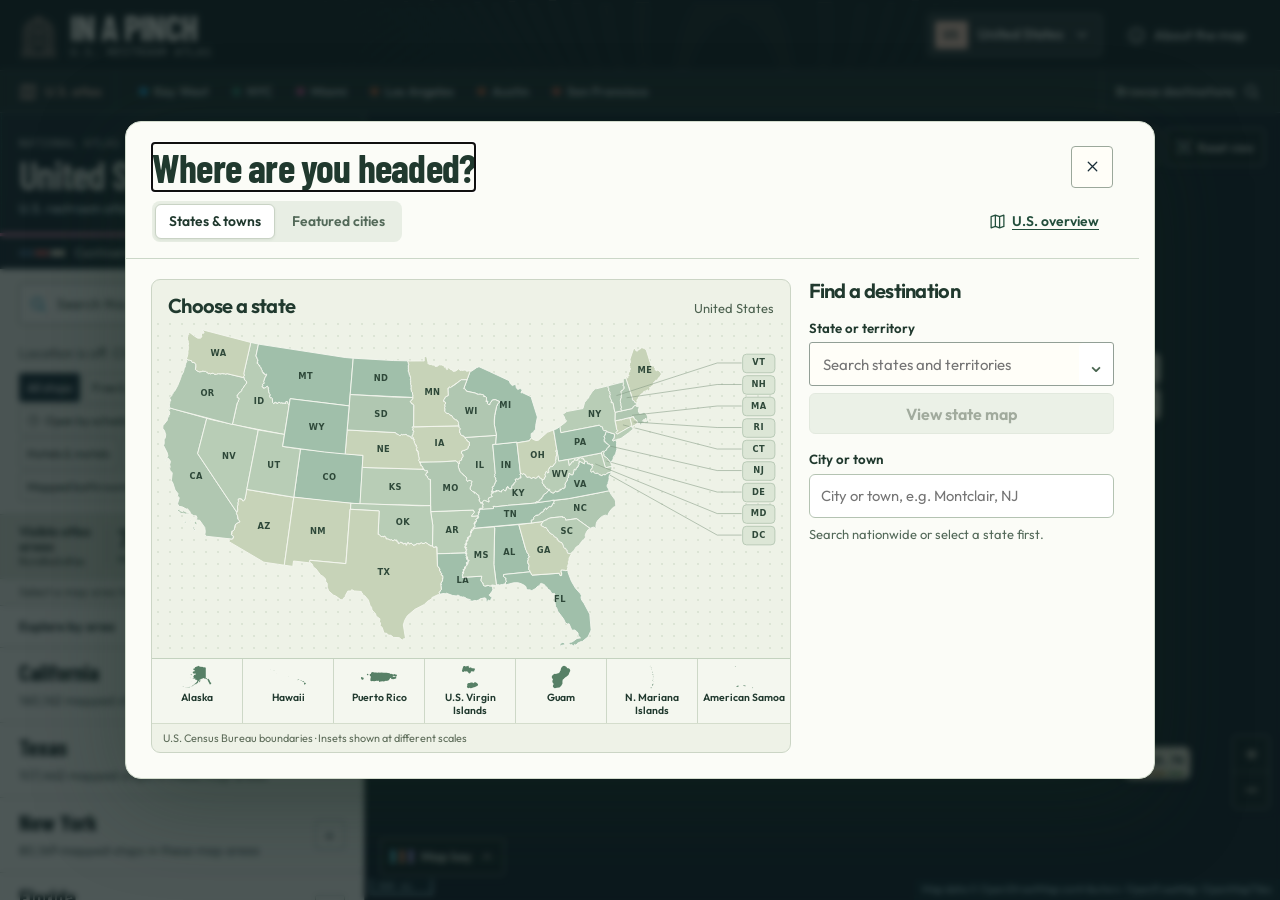
==== OPEN_ME.html @ 6b4fdc64 "ul" ====
<!doctype html>
<html lang="en">
<head>
  <meta charset="UTF-8">
  <meta name="viewport" content="width=device-width, initial-scale=1, viewport-fit=cover">
  <meta name="theme-color" content="#133f40">
  <meta name="description" content="Find restrooms, hotels, restaurants, bars, gas stations and travel-center showers across the U.S. Explore by location, city or state and check access before you go.">
  <title>IN A PINCH V5 · U.S. Restroom Atlas</title>
  <link rel="icon" href="data:image/svg+xml,%3Csvg xmlns='http://www.w3.org/2000/svg' viewBox='0 0 64 64'%3E%3Crect width='64' height='64' rx='18' fill='%23f45d48'/%3E%3Cpath d='M32 10a16 16 0 0 0-16 16c0 12 16 28 16 28s16-16 16-28a16 16 0 0 0-16-16Z' fill='white'/%3E%3Ccircle cx='32' cy='26' r='6' fill='%23f45d48'/%3E%3C/svg%3E">
  <link rel="preconnect" href="https://fonts.googleapis.com">
  <link rel="preconnect" href="https://fonts.gstatic.com" crossorigin>
  <link href="https://fonts.googleapis.com/css2?family=Barlow+Condensed:wght@400;500;600;700&family=Outfit:wght@400;500;600;700&family=Poiret+One&display=swap" rel="stylesheet">
  <style>.maplibregl-map{font:12px/20px Helvetica Neue,Arial,Helvetica,sans-serif;overflow:hidden;position:relative;-webkit-tap-highlight-color:rgb(0 0 0/0)}.maplibregl-canvas{left:0;position:absolute;top:0}.maplibregl-map:fullscreen{height:100%;width:100%}.maplibregl-ctrl-group button.maplibregl-ctrl-compass{touch-action:none}.maplibregl-canvas-container.maplibregl-interactive,.maplibregl-ctrl-group button.maplibregl-ctrl-compass{cursor:grab;-webkit-user-select:none;-moz-user-select:none;user-select:none}.maplibregl-canvas-container.maplibregl-interactive.maplibregl-track-pointer{cursor:pointer}.maplibregl-canvas-container.maplibregl-interactive:active,.maplibregl-ctrl-group button.maplibregl-ctrl-compass:active{cursor:grabbing}.maplibregl-canvas-container.maplibregl-touch-zoom-rotate,.maplibregl-canvas-container.maplibregl-touch-zoom-rotate .maplibregl-canvas{touch-action:pan-x pan-y}.maplibregl-canvas-container.maplibregl-touch-drag-pan,.maplibregl-canvas-container.maplibregl-touch-drag-pan .maplibregl-canvas{touch-action:pinch-zoom}.maplibregl-canvas-container.maplibregl-touch-zoom-rotate.maplibregl-touch-drag-pan,.maplibregl-canvas-container.maplibregl-touch-zoom-rotate.maplibregl-touch-drag-pan .maplibregl-canvas{touch-action:none}.maplibregl-canvas-container.maplibregl-touch-drag-pan.maplibregl-cooperative-gestures,.maplibregl-canvas-container.maplibregl-touch-drag-pan.maplibregl-cooperative-gestures .maplibregl-canvas{touch-action:pan-x pan-y}.maplibregl-ctrl-bottom-left,.maplibregl-ctrl-bottom-right,.maplibregl-ctrl-top-left,.maplibregl-ctrl-top-right{pointer-events:none;position:absolute;z-index:2}.maplibregl-ctrl-top-left{left:0;top:0}.maplibregl-ctrl-top-right{right:0;top:0}.maplibregl-ctrl-bottom-left{bottom:0;left:0}.maplibregl-ctrl-bottom-right{bottom:0;right:0}.maplibregl-ctrl{clear:both;pointer-events:auto;transform:translate(0)}.maplibregl-ctrl-top-left .maplibregl-ctrl{float:left;margin:10px 0 0 10px}.maplibregl-ctrl-top-right .maplibregl-ctrl{float:right;margin:10px 10px 0 0}.maplibregl-ctrl-bottom-left .maplibregl-ctrl{float:left;margin:0 0 10px 10px}.maplibregl-ctrl-bottom-right .maplibregl-ctrl{float:right;margin:0 10px 10px 0}.maplibregl-ctrl-group{background:#fff;border-radius:4px}.maplibregl-ctrl-group:not(:empty){box-shadow:0 0 0 2px rgba(0,0,0,.1)}@media (forced-colors:active){.maplibregl-ctrl-group:not(:empty){box-shadow:0 0 0 2px ButtonText}}.maplibregl-ctrl-group button{background-color:transparent;border:0;box-sizing:border-box;cursor:pointer;display:block;height:29px;outline:none;padding:0;width:29px}.maplibregl-ctrl-group button+button{border-top:1px solid #ddd}.maplibregl-ctrl button .maplibregl-ctrl-icon{background-position:50%;background-repeat:no-repeat;display:block;height:100%;width:100%}@media (forced-colors:active){.maplibregl-ctrl-icon{background-color:transparent}.maplibregl-ctrl-group button+button{border-top:1px solid ButtonText}}.maplibregl-ctrl button::-moz-focus-inner{border:0;padding:0}.maplibregl-ctrl-attrib-button:focus,.maplibregl-ctrl-group button:focus{box-shadow:0 0 2px 2px #0096ff}.maplibregl-ctrl button:disabled{cursor:not-allowed}.maplibregl-ctrl button:disabled .maplibregl-ctrl-icon{opacity:.25}@media (hover:hover){.maplibregl-ctrl button:not(:disabled):hover{background-color:rgb(0 0 0/5%)}}.maplibregl-ctrl button:not(:disabled):active{background-color:rgb(0 0 0/5%)}.maplibregl-ctrl-group button:focus:focus-visible{box-shadow:0 0 2px 2px #0096ff}.maplibregl-ctrl-group button:focus:not(:focus-visible){box-shadow:none}.maplibregl-ctrl-group button:focus:first-child{border-radius:4px 4px 0 0}.maplibregl-ctrl-group button:focus:last-child{border-radius:0 0 4px 4px}.maplibregl-ctrl-group button:focus:only-child{border-radius:inherit}.maplibregl-ctrl button.maplibregl-ctrl-zoom-out .maplibregl-ctrl-icon{background-image:url("data:image/svg+xml;charset=utf-8,%3Csvg xmlns='http://www.w3.org/2000/svg' width='29' height='29' fill='%23333' viewBox='0 0 29 29'%3E%3Cpath d='M10 13c-.75 0-1.5.75-1.5 1.5S9.25 16 10 16h9c.75 0 1.5-.75 1.5-1.5S19.75 13 19 13z'/%3E%3C/svg%3E")}.maplibregl-ctrl button.maplibregl-ctrl-zoom-in .maplibregl-ctrl-icon{background-image:url("data:image/svg+xml;charset=utf-8,%3Csvg xmlns='http://www.w3.org/2000/svg' width='29' height='29' fill='%23333' viewBox='0 0 29 29'%3E%3Cpath d='M14.5 8.5c-.75 0-1.5.75-1.5 1.5v3h-3c-.75 0-1.5.75-1.5 1.5S9.25 16 10 16h3v3c0 .75.75 1.5 1.5 1.5S16 19.75 16 19v-3h3c.75 0 1.5-.75 1.5-1.5S19.75 13 19 13h-3v-3c0-.75-.75-1.5-1.5-1.5'/%3E%3C/svg%3E")}@media (forced-colors:active){.maplibregl-ctrl button.maplibregl-ctrl-zoom-out .maplibregl-ctrl-icon{background-image:url("data:image/svg+xml;charset=utf-8,%3Csvg xmlns='http://www.w3.org/2000/svg' width='29' height='29' fill='%23fff' viewBox='0 0 29 29'%3E%3Cpath d='M10 13c-.75 0-1.5.75-1.5 1.5S9.25 16 10 16h9c.75 0 1.5-.75 1.5-1.5S19.75 13 19 13z'/%3E%3C/svg%3E")}.maplibregl-ctrl button.maplibregl-ctrl-zoom-in .maplibregl-ctrl-icon{background-image:url("data:image/svg+xml;charset=utf-8,%3Csvg xmlns='http://www.w3.org/2000/svg' width='29' height='29' fill='%23fff' viewBox='0 0 29 29'%3E%3Cpath d='M14.5 8.5c-.75 0-1.5.75-1.5 1.5v3h-3c-.75 0-1.5.75-1.5 1.5S9.25 16 10 16h3v3c0 .75.75 1.5 1.5 1.5S16 19.75 16 19v-3h3c.75 0 1.5-.75 1.5-1.5S19.75 13 19 13h-3v-3c0-.75-.75-1.5-1.5-1.5'/%3E%3C/svg%3E")}}@media (forced-colors:active) and (prefers-color-scheme:light){.maplibregl-ctrl button.maplibregl-ctrl-zoom-out .maplibregl-ctrl-icon{background-image:url("data:image/svg+xml;charset=utf-8,%3Csvg xmlns='http://www.w3.org/2000/svg' width='29' height='29' viewBox='0 0 29 29'%3E%3Cpath d='M10 13c-.75 0-1.5.75-1.5 1.5S9.25 16 10 16h9c.75 0 1.5-.75 1.5-1.5S19.75 13 19 13z'/%3E%3C/svg%3E")}.maplibregl-ctrl button.maplibregl-ctrl-zoom-in .maplibregl-ctrl-icon{background-image:url("data:image/svg+xml;charset=utf-8,%3Csvg xmlns='http://www.w3.org/2000/svg' width='29' height='29' viewBox='0 0 29 29'%3E%3Cpath d='M14.5 8.5c-.75 0-1.5.75-1.5 1.5v3h-3c-.75 0-1.5.75-1.5 1.5S9.25 16 10 16h3v3c0 .75.75 1.5 1.5 1.5S16 19.75 16 19v-3h3c.75 0 1.5-.75 1.5-1.5S19.75 13 19 13h-3v-3c0-.75-.75-1.5-1.5-1.5'/%3E%3C/svg%3E")}}.maplibregl-ctrl button.maplibregl-ctrl-fullscreen .maplibregl-ctrl-icon{background-image:url("data:image/svg+xml;charset=utf-8,%3Csvg xmlns='http://www.w3.org/2000/svg' width='29' height='29' fill='%23333' viewBox='0 0 29 29'%3E%3Cpath d='M24 16v5.5c0 1.75-.75 2.5-2.5 2.5H16v-1l3-1.5-4-5.5 1-1 5.5 4 1.5-3zM6 16l1.5 3 5.5-4 1 1-4 5.5 3 1.5v1H7.5C5.75 24 5 23.25 5 21.5V16zm7-11v1l-3 1.5 4 5.5-1 1-5.5-4L6 13H5V7.5C5 5.75 5.75 5 7.5 5zm11 2.5c0-1.75-.75-2.5-2.5-2.5H16v1l3 1.5-4 5.5 1 1 5.5-4 1.5 3h1z'/%3E%3C/svg%3E")}.maplibregl-ctrl button.maplibregl-ctrl-shrink .maplibregl-ctrl-icon{background-image:url("data:image/svg+xml;charset=utf-8,%3Csvg xmlns='http://www.w3.org/2000/svg' width='29' height='29' viewBox='0 0 29 29'%3E%3Cpath d='M18.5 16c-1.75 0-2.5.75-2.5 2.5V24h1l1.5-3 5.5 4 1-1-4-5.5 3-1.5v-1zM13 18.5c0-1.75-.75-2.5-2.5-2.5H5v1l3 1.5L4 24l1 1 5.5-4 1.5 3h1zm3-8c0 1.75.75 2.5 2.5 2.5H24v-1l-3-1.5L25 5l-1-1-5.5 4L17 5h-1zM10.5 13c1.75 0 2.5-.75 2.5-2.5V5h-1l-1.5 3L5 4 4 5l4 5.5L5 12v1z'/%3E%3C/svg%3E")}@media (forced-colors:active){.maplibregl-ctrl button.maplibregl-ctrl-fullscreen .maplibregl-ctrl-icon{background-image:url("data:image/svg+xml;charset=utf-8,%3Csvg xmlns='http://www.w3.org/2000/svg' width='29' height='29' fill='%23fff' viewBox='0 0 29 29'%3E%3Cpath d='M24 16v5.5c0 1.75-.75 2.5-2.5 2.5H16v-1l3-1.5-4-5.5 1-1 5.5 4 1.5-3zM6 16l1.5 3 5.5-4 1 1-4 5.5 3 1.5v1H7.5C5.75 24 5 23.25 5 21.5V16zm7-11v1l-3 1.5 4 5.5-1 1-5.5-4L6 13H5V7.5C5 5.75 5.75 5 7.5 5zm11 2.5c0-1.75-.75-2.5-2.5-2.5H16v1l3 1.5-4 5.5 1 1 5.5-4 1.5 3h1z'/%3E%3C/svg%3E")}.maplibregl-ctrl button.maplibregl-ctrl-shrink .maplibregl-ctrl-icon{background-image:url("data:image/svg+xml;charset=utf-8,%3Csvg xmlns='http://www.w3.org/2000/svg' width='29' height='29' fill='%23fff' viewBox='0 0 29 29'%3E%3Cpath d='M18.5 16c-1.75 0-2.5.75-2.5 2.5V24h1l1.5-3 5.5 4 1-1-4-5.5 3-1.5v-1zM13 18.5c0-1.75-.75-2.5-2.5-2.5H5v1l3 1.5L4 24l1 1 5.5-4 1.5 3h1zm3-8c0 1.75.75 2.5 2.5 2.5H24v-1l-3-1.5L25 5l-1-1-5.5 4L17 5h-1zM10.5 13c1.75 0 2.5-.75 2.5-2.5V5h-1l-1.5 3L5 4 4 5l4 5.5L5 12v1z'/%3E%3C/svg%3E")}}@media (forced-colors:active) and (prefers-color-scheme:light){.maplibregl-ctrl button.maplibregl-ctrl-fullscreen .maplibregl-ctrl-icon{background-image:url("data:image/svg+xml;charset=utf-8,%3Csvg xmlns='http://www.w3.org/2000/svg' width='29' height='29' viewBox='0 0 29 29'%3E%3Cpath d='M24 16v5.5c0 1.75-.75 2.5-2.5 2.5H16v-1l3-1.5-4-5.5 1-1 5.5 4 1.5-3zM6 16l1.5 3 5.5-4 1 1-4 5.5 3 1.5v1H7.5C5.75 24 5 23.25 5 21.5V16zm7-11v1l-3 1.5 4 5.5-1 1-5.5-4L6 13H5V7.5C5 5.75 5.75 5 7.5 5zm11 2.5c0-1.75-.75-2.5-2.5-2.5H16v1l3 1.5-4 5.5 1 1 5.5-4 1.5 3h1z'/%3E%3C/svg%3E")}.maplibregl-ctrl button.maplibregl-ctrl-shrink .maplibregl-ctrl-icon{background-image:url("data:image/svg+xml;charset=utf-8,%3Csvg xmlns='http://www.w3.org/2000/svg' width='29' height='29' viewBox='0 0 29 29'%3E%3Cpath d='M18.5 16c-1.75 0-2.5.75-2.5 2.5V24h1l1.5-3 5.5 4 1-1-4-5.5 3-1.5v-1zM13 18.5c0-1.75-.75-2.5-2.5-2.5H5v1l3 1.5L4 24l1 1 5.5-4 1.5 3h1zm3-8c0 1.75.75 2.5 2.5 2.5H24v-1l-3-1.5L25 5l-1-1-5.5 4L17 5h-1zM10.5 13c1.75 0 2.5-.75 2.5-2.5V5h-1l-1.5 3L5 4 4 5l4 5.5L5 12v1z'/%3E%3C/svg%3E")}}.maplibregl-ctrl button.maplibregl-ctrl-compass .maplibregl-ctrl-icon{background-image:url("data:image/svg+xml;charset=utf-8,%3Csvg xmlns='http://www.w3.org/2000/svg' width='29' height='29' fill='%23333' viewBox='0 0 29 29'%3E%3Cpath d='m10.5 14 4-8 4 8z'/%3E%3Cpath fill='%23ccc' d='m10.5 16 4 8 4-8z'/%3E%3C/svg%3E")}@media (forced-colors:active){.maplibregl-ctrl button.maplibregl-ctrl-compass .maplibregl-ctrl-icon{background-image:url("data:image/svg+xml;charset=utf-8,%3Csvg xmlns='http://www.w3.org/2000/svg' width='29' height='29' fill='%23fff' viewBox='0 0 29 29'%3E%3Cpath d='m10.5 14 4-8 4 8z'/%3E%3Cpath fill='%23ccc' d='m10.5 16 4 8 4-8z'/%3E%3C/svg%3E")}}@media (forced-colors:active) and (prefers-color-scheme:light){.maplibregl-ctrl button.maplibregl-ctrl-compass .maplibregl-ctrl-icon{background-image:url("data:image/svg+xml;charset=utf-8,%3Csvg xmlns='http://www.w3.org/2000/svg' width='29' height='29' viewBox='0 0 29 29'%3E%3Cpath d='m10.5 14 4-8 4 8z'/%3E%3Cpath fill='%23ccc' d='m10.5 16 4 8 4-8z'/%3E%3C/svg%3E")}}.maplibregl-ctrl button.maplibregl-ctrl-globe .maplibregl-ctrl-icon{background-image:url("data:image/svg+xml;charset=utf-8,%3Csvg xmlns='http://www.w3.org/2000/svg' width='22' height='22' fill='none' stroke='%23333' viewBox='0 0 22 22'%3E%3Ccircle cx='11' cy='11' r='8.5'/%3E%3Cpath d='M17.5 11c0 4.819-3.02 8.5-6.5 8.5S4.5 15.819 4.5 11 7.52 2.5 11 2.5s6.5 3.681 6.5 8.5Z'/%3E%3Cpath d='M13.5 11c0 2.447-.331 4.64-.853 6.206-.262.785-.562 1.384-.872 1.777-.314.399-.58.517-.775.517s-.461-.118-.775-.517c-.31-.393-.61-.992-.872-1.777C8.831 15.64 8.5 13.446 8.5 11s.331-4.64.853-6.206c.262-.785.562-1.384.872-1.777.314-.399.58-.517.775-.517s.461.118.775.517c.31.393.61.992.872 1.777.522 1.565.853 3.76.853 6.206Z'/%3E%3Cpath d='M11 7.5c-1.909 0-3.622-.166-4.845-.428-.616-.132-1.08-.283-1.379-.434a1.3 1.3 0 0 1-.224-.138q.07-.058.224-.138c.299-.151.763-.302 1.379-.434C7.378 5.666 9.091 5.5 11 5.5s3.622.166 4.845.428c.616.132 1.08.283 1.379.434.105.053.177.1.224.138q-.07.058-.224.138c-.299.151-.763.302-1.379.434-1.223.262-2.936.428-4.845.428ZM4.486 6.436ZM11 16.5c-1.909 0-3.622-.166-4.845-.428-.616-.132-1.08-.283-1.379-.434a1.3 1.3 0 0 1-.224-.138 1.3 1.3 0 0 1 .224-.138c.299-.151.763-.302 1.379-.434C7.378 14.666 9.091 14.5 11 14.5s3.622.166 4.845.428c.616.132 1.08.283 1.379.434.105.053.177.1.224.138a1.3 1.3 0 0 1-.224.138c-.299.151-.763.302-1.379.434-1.223.262-2.936.428-4.845.428Zm-6.514-1.064ZM11 12.5c-2.46 0-4.672-.222-6.255-.574-.796-.177-1.406-.38-1.805-.59a1.5 1.5 0 0 1-.39-.272.3.3 0 0 1-.047-.064.3.3 0 0 1 .048-.064c.066-.073.189-.167.389-.272.399-.21 1.009-.413 1.805-.59C6.328 9.722 8.54 9.5 11 9.5s4.672.222 6.256.574c.795.177 1.405.38 1.804.59.2.105.323.2.39.272a.3.3 0 0 1 .047.064.3.3 0 0 1-.048.064 1.4 1.4 0 0 1-.389.272c-.399.21-1.009.413-1.804.59-1.584.352-3.796.574-6.256.574Zm-8.501-1.51v.002zm0 .018v.002zm17.002.002v-.002zm0-.018v-.002z'/%3E%3C/svg%3E")}.maplibregl-ctrl button.maplibregl-ctrl-globe-enabled .maplibregl-ctrl-icon{background-image:url("data:image/svg+xml;charset=utf-8,%3Csvg xmlns='http://www.w3.org/2000/svg' width='22' height='22' fill='none' stroke='%2333b5e5' viewBox='0 0 22 22'%3E%3Ccircle cx='11' cy='11' r='8.5'/%3E%3Cpath d='M17.5 11c0 4.819-3.02 8.5-6.5 8.5S4.5 15.819 4.5 11 7.52 2.5 11 2.5s6.5 3.681 6.5 8.5Z'/%3E%3Cpath d='M13.5 11c0 2.447-.331 4.64-.853 6.206-.262.785-.562 1.384-.872 1.777-.314.399-.58.517-.775.517s-.461-.118-.775-.517c-.31-.393-.61-.992-.872-1.777C8.831 15.64 8.5 13.446 8.5 11s.331-4.64.853-6.206c.262-.785.562-1.384.872-1.777.314-.399.58-.517.775-.517s.461.118.775.517c.31.393.61.992.872 1.777.522 1.565.853 3.76.853 6.206Z'/%3E%3Cpath d='M11 7.5c-1.909 0-3.622-.166-4.845-.428-.616-.132-1.08-.283-1.379-.434a1.3 1.3 0 0 1-.224-.138q.07-.058.224-.138c.299-.151.763-.302 1.379-.434C7.378 5.666 9.091 5.5 11 5.5s3.622.166 4.845.428c.616.132 1.08.283 1.379.434.105.053.177.1.224.138q-.07.058-.224.138c-.299.151-.763.302-1.379.434-1.223.262-2.936.428-4.845.428ZM4.486 6.436ZM11 16.5c-1.909 0-3.622-.166-4.845-.428-.616-.132-1.08-.283-1.379-.434a1.3 1.3 0 0 1-.224-.138 1.3 1.3 0 0 1 .224-.138c.299-.151.763-.302 1.379-.434C7.378 14.666 9.091 14.5 11 14.5s3.622.166 4.845.428c.616.132 1.08.283 1.379.434.105.053.177.1.224.138a1.3 1.3 0 0 1-.224.138c-.299.151-.763.302-1.379.434-1.223.262-2.936.428-4.845.428Zm-6.514-1.064ZM11 12.5c-2.46 0-4.672-.222-6.255-.574-.796-.177-1.406-.38-1.805-.59a1.5 1.5 0 0 1-.39-.272.3.3 0 0 1-.047-.064.3.3 0 0 1 .048-.064c.066-.073.189-.167.389-.272.399-.21 1.009-.413 1.805-.59C6.328 9.722 8.54 9.5 11 9.5s4.672.222 6.256.574c.795.177 1.405.38 1.804.59.2.105.323.2.39.272a.3.3 0 0 1 .047.064.3.3 0 0 1-.048.064 1.4 1.4 0 0 1-.389.272c-.399.21-1.009.413-1.804.59-1.584.352-3.796.574-6.256.574Zm-8.501-1.51v.002zm0 .018v.002zm17.002.002v-.002zm0-.018v-.002z'/%3E%3C/svg%3E")}.maplibregl-ctrl button.maplibregl-ctrl-terrain .maplibregl-ctrl-icon{background-image:url("data:image/svg+xml;charset=utf-8,%3Csvg xmlns='http://www.w3.org/2000/svg' width='22' height='22' fill='%23333' viewBox='0 0 22 22'%3E%3Cpath d='m1.754 13.406 4.453-4.851 3.09 3.09 3.281 3.277.969-.969-3.309-3.312 3.844-4.121 6.148 6.886h1.082v-.855l-7.207-8.07-4.84 5.187L6.169 6.57l-5.48 5.965v.871ZM.688 16.844h20.625v1.375H.688Zm0 0'/%3E%3C/svg%3E")}.maplibregl-ctrl button.maplibregl-ctrl-terrain-enabled .maplibregl-ctrl-icon{background-image:url("data:image/svg+xml;charset=utf-8,%3Csvg xmlns='http://www.w3.org/2000/svg' width='22' height='22' fill='%2333b5e5' viewBox='0 0 22 22'%3E%3Cpath d='m1.754 13.406 4.453-4.851 3.09 3.09 3.281 3.277.969-.969-3.309-3.312 3.844-4.121 6.148 6.886h1.082v-.855l-7.207-8.07-4.84 5.187L6.169 6.57l-5.48 5.965v.871ZM.688 16.844h20.625v1.375H.688Zm0 0'/%3E%3C/svg%3E")}.maplibregl-ctrl button.maplibregl-ctrl-geolocate .maplibregl-ctrl-icon{background-image:url("data:image/svg+xml;charset=utf-8,%3Csvg xmlns='http://www.w3.org/2000/svg' width='29' height='29' fill='%23333' viewBox='0 0 20 20'%3E%3Cpath d='M10 4C9 4 9 5 9 5v.1A5 5 0 0 0 5.1 9H5s-1 0-1 1 1 1 1 1h.1A5 5 0 0 0 9 14.9v.1s0 1 1 1 1-1 1-1v-.1a5 5 0 0 0 3.9-3.9h.1s1 0 1-1-1-1-1-1h-.1A5 5 0 0 0 11 5.1V5s0-1-1-1m0 2.5a3.5 3.5 0 1 1 0 7 3.5 3.5 0 1 1 0-7'/%3E%3Ccircle cx='10' cy='10' r='2'/%3E%3C/svg%3E")}.maplibregl-ctrl button.maplibregl-ctrl-geolocate:disabled .maplibregl-ctrl-icon{background-image:url("data:image/svg+xml;charset=utf-8,%3Csvg xmlns='http://www.w3.org/2000/svg' width='29' height='29' fill='%23aaa' viewBox='0 0 20 20'%3E%3Cpath d='M10 4C9 4 9 5 9 5v.1A5 5 0 0 0 5.1 9H5s-1 0-1 1 1 1 1 1h.1A5 5 0 0 0 9 14.9v.1s0 1 1 1 1-1 1-1v-.1a5 5 0 0 0 3.9-3.9h.1s1 0 1-1-1-1-1-1h-.1A5 5 0 0 0 11 5.1V5s0-1-1-1m0 2.5a3.5 3.5 0 1 1 0 7 3.5 3.5 0 1 1 0-7'/%3E%3Ccircle cx='10' cy='10' r='2'/%3E%3Cpath fill='red' d='m14 5 1 1-9 9-1-1z'/%3E%3C/svg%3E")}.maplibregl-ctrl button.maplibregl-ctrl-geolocate.maplibregl-ctrl-geolocate-active .maplibregl-ctrl-icon{background-image:url("data:image/svg+xml;charset=utf-8,%3Csvg xmlns='http://www.w3.org/2000/svg' width='29' height='29' fill='%2333b5e5' viewBox='0 0 20 20'%3E%3Cpath d='M10 4C9 4 9 5 9 5v.1A5 5 0 0 0 5.1 9H5s-1 0-1 1 1 1 1 1h.1A5 5 0 0 0 9 14.9v.1s0 1 1 1 1-1 1-1v-.1a5 5 0 0 0 3.9-3.9h.1s1 0 1-1-1-1-1-1h-.1A5 5 0 0 0 11 5.1V5s0-1-1-1m0 2.5a3.5 3.5 0 1 1 0 7 3.5 3.5 0 1 1 0-7'/%3E%3Ccircle cx='10' cy='10' r='2'/%3E%3C/svg%3E")}.maplibregl-ctrl button.maplibregl-ctrl-geolocate.maplibregl-ctrl-geolocate-active-error .maplibregl-ctrl-icon{background-image:url("data:image/svg+xml;charset=utf-8,%3Csvg xmlns='http://www.w3.org/2000/svg' width='29' height='29' fill='%23e58978' viewBox='0 0 20 20'%3E%3Cpath d='M10 4C9 4 9 5 9 5v.1A5 5 0 0 0 5.1 9H5s-1 0-1 1 1 1 1 1h.1A5 5 0 0 0 9 14.9v.1s0 1 1 1 1-1 1-1v-.1a5 5 0 0 0 3.9-3.9h.1s1 0 1-1-1-1-1-1h-.1A5 5 0 0 0 11 5.1V5s0-1-1-1m0 2.5a3.5 3.5 0 1 1 0 7 3.5 3.5 0 1 1 0-7'/%3E%3Ccircle cx='10' cy='10' r='2'/%3E%3C/svg%3E")}.maplibregl-ctrl button.maplibregl-ctrl-geolocate.maplibregl-ctrl-geolocate-background .maplibregl-ctrl-icon{background-image:url("data:image/svg+xml;charset=utf-8,%3Csvg xmlns='http://www.w3.org/2000/svg' width='29' height='29' fill='%2333b5e5' viewBox='0 0 20 20'%3E%3Cpath d='M10 4C9 4 9 5 9 5v.1A5 5 0 0 0 5.1 9H5s-1 0-1 1 1 1 1 1h.1A5 5 0 0 0 9 14.9v.1s0 1 1 1 1-1 1-1v-.1a5 5 0 0 0 3.9-3.9h.1s1 0 1-1-1-1-1-1h-.1A5 5 0 0 0 11 5.1V5s0-1-1-1m0 2.5a3.5 3.5 0 1 1 0 7 3.5 3.5 0 1 1 0-7'/%3E%3C/svg%3E")}.maplibregl-ctrl button.maplibregl-ctrl-geolocate.maplibregl-ctrl-geolocate-background-error .maplibregl-ctrl-icon{background-image:url("data:image/svg+xml;charset=utf-8,%3Csvg xmlns='http://www.w3.org/2000/svg' width='29' height='29' fill='%23e54e33' viewBox='0 0 20 20'%3E%3Cpath d='M10 4C9 4 9 5 9 5v.1A5 5 0 0 0 5.1 9H5s-1 0-1 1 1 1 1 1h.1A5 5 0 0 0 9 14.9v.1s0 1 1 1 1-1 1-1v-.1a5 5 0 0 0 3.9-3.9h.1s1 0 1-1-1-1-1-1h-.1A5 5 0 0 0 11 5.1V5s0-1-1-1m0 2.5a3.5 3.5 0 1 1 0 7 3.5 3.5 0 1 1 0-7'/%3E%3C/svg%3E")}.maplibregl-ctrl button.maplibregl-ctrl-geolocate.maplibregl-ctrl-geolocate-waiting .maplibregl-ctrl-icon{animation:maplibregl-spin 2s linear infinite}@media (forced-colors:active){.maplibregl-ctrl button.maplibregl-ctrl-geolocate .maplibregl-ctrl-icon{background-image:url("data:image/svg+xml;charset=utf-8,%3Csvg xmlns='http://www.w3.org/2000/svg' width='29' height='29' fill='%23fff' viewBox='0 0 20 20'%3E%3Cpath d='M10 4C9 4 9 5 9 5v.1A5 5 0 0 0 5.1 9H5s-1 0-1 1 1 1 1 1h.1A5 5 0 0 0 9 14.9v.1s0 1 1 1 1-1 1-1v-.1a5 5 0 0 0 3.9-3.9h.1s1 0 1-1-1-1-1-1h-.1A5 5 0 0 0 11 5.1V5s0-1-1-1m0 2.5a3.5 3.5 0 1 1 0 7 3.5 3.5 0 1 1 0-7'/%3E%3Ccircle cx='10' cy='10' r='2'/%3E%3C/svg%3E")}.maplibregl-ctrl button.maplibregl-ctrl-geolocate:disabled .maplibregl-ctrl-icon{background-image:url("data:image/svg+xml;charset=utf-8,%3Csvg xmlns='http://www.w3.org/2000/svg' width='29' height='29' fill='%23999' viewBox='0 0 20 20'%3E%3Cpath d='M10 4C9 4 9 5 9 5v.1A5 5 0 0 0 5.1 9H5s-1 0-1 1 1 1 1 1h.1A5 5 0 0 0 9 14.9v.1s0 1 1 1 1-1 1-1v-.1a5 5 0 0 0 3.9-3.9h.1s1 0 1-1-1-1-1-1h-.1A5 5 0 0 0 11 5.1V5s0-1-1-1m0 2.5a3.5 3.5 0 1 1 0 7 3.5 3.5 0 1 1 0-7'/%3E%3Ccircle cx='10' cy='10' r='2'/%3E%3Cpath fill='red' d='m14 5 1 1-9 9-1-1z'/%3E%3C/svg%3E")}.maplibregl-ctrl button.maplibregl-ctrl-geolocate.maplibregl-ctrl-geolocate-active .maplibregl-ctrl-icon{background-image:url("data:image/svg+xml;charset=utf-8,%3Csvg xmlns='http://www.w3.org/2000/svg' width='29' height='29' fill='%2333b5e5' viewBox='0 0 20 20'%3E%3Cpath d='M10 4C9 4 9 5 9 5v.1A5 5 0 0 0 5.1 9H5s-1 0-1 1 1 1 1 1h.1A5 5 0 0 0 9 14.9v.1s0 1 1 1 1-1 1-1v-.1a5 5 0 0 0 3.9-3.9h.1s1 0 1-1-1-1-1-1h-.1A5 5 0 0 0 11 5.1V5s0-1-1-1m0 2.5a3.5 3.5 0 1 1 0 7 3.5 3.5 0 1 1 0-7'/%3E%3Ccircle cx='10' cy='10' r='2'/%3E%3C/svg%3E")}.maplibregl-ctrl button.maplibregl-ctrl-geolocate.maplibregl-ctrl-geolocate-active-error .maplibregl-ctrl-icon{background-image:url("data:image/svg+xml;charset=utf-8,%3Csvg xmlns='http://www.w3.org/2000/svg' width='29' height='29' fill='%23e58978' viewBox='0 0 20 20'%3E%3Cpath d='M10 4C9 4 9 5 9 5v.1A5 5 0 0 0 5.1 9H5s-1 0-1 1 1 1 1 1h.1A5 5 0 0 0 9 14.9v.1s0 1 1 1 1-1 1-1v-.1a5 5 0 0 0 3.9-3.9h.1s1 0 1-1-1-1-1-1h-.1A5 5 0 0 0 11 5.1V5s0-1-1-1m0 2.5a3.5 3.5 0 1 1 0 7 3.5 3.5 0 1 1 0-7'/%3E%3Ccircle cx='10' cy='10' r='2'/%3E%3C/svg%3E")}.maplibregl-ctrl button.maplibregl-ctrl-geolocate.maplibregl-ctrl-geolocate-background .maplibregl-ctrl-icon{background-image:url("data:image/svg+xml;charset=utf-8,%3Csvg xmlns='http://www.w3.org/2000/svg' width='29' height='29' fill='%2333b5e5' viewBox='0 0 20 20'%3E%3Cpath d='M10 4C9 4 9 5 9 5v.1A5 5 0 0 0 5.1 9H5s-1 0-1 1 1 1 1 1h.1A5 5 0 0 0 9 14.9v.1s0 1 1 1 1-1 1-1v-.1a5 5 0 0 0 3.9-3.9h.1s1 0 1-1-1-1-1-1h-.1A5 5 0 0 0 11 5.1V5s0-1-1-1m0 2.5a3.5 3.5 0 1 1 0 7 3.5 3.5 0 1 1 0-7'/%3E%3C/svg%3E")}.maplibregl-ctrl button.maplibregl-ctrl-geolocate.maplibregl-ctrl-geolocate-background-error .maplibregl-ctrl-icon{background-image:url("data:image/svg+xml;charset=utf-8,%3Csvg xmlns='http://www.w3.org/2000/svg' width='29' height='29' fill='%23e54e33' viewBox='0 0 20 20'%3E%3Cpath d='M10 4C9 4 9 5 9 5v.1A5 5 0 0 0 5.1 9H5s-1 0-1 1 1 1 1 1h.1A5 5 0 0 0 9 14.9v.1s0 1 1 1 1-1 1-1v-.1a5 5 0 0 0 3.9-3.9h.1s1 0 1-1-1-1-1-1h-.1A5 5 0 0 0 11 5.1V5s0-1-1-1m0 2.5a3.5 3.5 0 1 1 0 7 3.5 3.5 0 1 1 0-7'/%3E%3C/svg%3E")}}@media (forced-colors:active) and (prefers-color-scheme:light){.maplibregl-ctrl button.maplibregl-ctrl-geolocate .maplibregl-ctrl-icon{background-image:url("data:image/svg+xml;charset=utf-8,%3Csvg xmlns='http://www.w3.org/2000/svg' width='29' height='29' viewBox='0 0 20 20'%3E%3Cpath d='M10 4C9 4 9 5 9 5v.1A5 5 0 0 0 5.1 9H5s-1 0-1 1 1 1 1 1h.1A5 5 0 0 0 9 14.9v.1s0 1 1 1 1-1 1-1v-.1a5 5 0 0 0 3.9-3.9h.1s1 0 1-1-1-1-1-1h-.1A5 5 0 0 0 11 5.1V5s0-1-1-1m0 2.5a3.5 3.5 0 1 1 0 7 3.5 3.5 0 1 1 0-7'/%3E%3Ccircle cx='10' cy='10' r='2'/%3E%3C/svg%3E")}.maplibregl-ctrl button.maplibregl-ctrl-geolocate:disabled .maplibregl-ctrl-icon{background-image:url("data:image/svg+xml;charset=utf-8,%3Csvg xmlns='http://www.w3.org/2000/svg' width='29' height='29' fill='%23666' viewBox='0 0 20 20'%3E%3Cpath d='M10 4C9 4 9 5 9 5v.1A5 5 0 0 0 5.1 9H5s-1 0-1 1 1 1 1 1h.1A5 5 0 0 0 9 14.9v.1s0 1 1 1 1-1 1-1v-.1a5 5 0 0 0 3.9-3.9h.1s1 0 1-1-1-1-1-1h-.1A5 5 0 0 0 11 5.1V5s0-1-1-1m0 2.5a3.5 3.5 0 1 1 0 7 3.5 3.5 0 1 1 0-7'/%3E%3Ccircle cx='10' cy='10' r='2'/%3E%3Cpath fill='red' d='m14 5 1 1-9 9-1-1z'/%3E%3C/svg%3E")}}@keyframes maplibregl-spin{0%{transform:rotate(0deg)}to{transform:rotate(1turn)}}a.maplibregl-ctrl-logo{background-image:url("data:image/svg+xml;charset=utf-8,%3Csvg xmlns='http://www.w3.org/2000/svg' width='88' height='23' fill='none'%3E%3Cpath fill='%23000' fill-opacity='.4' fill-rule='evenodd' d='M17.408 16.796h-1.827l2.501-12.095h.198l3.324 6.533.988 2.19.988-2.19 3.258-6.533h.181l2.6 12.095h-1.81l-1.218-5.644-.362-1.71-.658 1.71-2.929 5.644h-.098l-2.914-5.644-.757-1.71-.345 1.71zm1.958-3.42-.726 3.663a1.255 1.255 0 0 1-1.232 1.011h-1.827a1.255 1.255 0 0 1-1.229-1.509l2.501-12.095a1.255 1.255 0 0 1 1.23-1.001h.197a1.25 1.25 0 0 1 1.12.685l3.19 6.273 3.125-6.263a1.25 1.25 0 0 1 1.123-.695h.181a1.255 1.255 0 0 1 1.227.991l1.443 6.71a5 5 0 0 1 .314-.787l.009-.016a4.6 4.6 0 0 1 1.777-1.887c.782-.46 1.668-.667 2.611-.667a4.6 4.6 0 0 1 1.7.32l.306.134c.21-.16.474-.256.759-.256h1.694a1.255 1.255 0 0 1 1.212.925 1.255 1.255 0 0 1 1.212-.925h1.711c.284 0 .545.094.755.252.613-.3 1.312-.45 2.075-.45 1.356 0 2.557.445 3.482 1.4q.47.48.763 1.064V4.701a1.255 1.255 0 0 1 1.255-1.255h1.86A1.255 1.255 0 0 1 54.44 4.7v9.194h2.217c.19 0 .37.043.532.118v-4.77c0-.356.147-.678.385-.906a2.42 2.42 0 0 1-.682-1.71c0-.665.267-1.253.735-1.7a2.45 2.45 0 0 1 1.722-.674 2.43 2.43 0 0 1 1.705.675q.318.302.504.683V4.7a1.255 1.255 0 0 1 1.255-1.255h1.744A1.255 1.255 0 0 1 65.812 4.7v3.335a4.8 4.8 0 0 1 1.526-.246c.938 0 1.817.214 2.59.69a4.47 4.47 0 0 1 1.67 1.743v-.98a1.255 1.255 0 0 1 1.256-1.256h1.777c.233 0 .451.064.639.174a3.4 3.4 0 0 1 1.567-.372c.346 0 .861.02 1.285.232a1.25 1.25 0 0 1 .689 1.004 4.7 4.7 0 0 1 .853-.588c.795-.44 1.675-.647 2.61-.647 1.385 0 2.65.39 3.525 1.396.836.938 1.168 2.173 1.168 3.528q-.001.515-.056 1.051a1.255 1.255 0 0 1-.947 1.09l.408.952a1.255 1.255 0 0 1-.477 1.552c-.418.268-.92.463-1.458.612-.613.171-1.304.244-2.049.244-1.06 0-2.043-.207-2.886-.698l-.015-.008c-.798-.48-1.419-1.135-1.818-1.963l-.004-.008a5.8 5.8 0 0 1-.548-2.512q0-.429.053-.843a1.3 1.3 0 0 1-.333-.086l-.166-.004c-.223 0-.426.062-.643.228-.03.024-.142.139-.142.59v3.883a1.255 1.255 0 0 1-1.256 1.256h-1.777a1.255 1.255 0 0 1-1.256-1.256V15.69l-.032.057a4.8 4.8 0 0 1-1.86 1.833 5.04 5.04 0 0 1-2.484.634 4.5 4.5 0 0 1-1.935-.424 1.25 1.25 0 0 1-.764.258h-1.71a1.255 1.255 0 0 1-1.256-1.255V7.687a2.4 2.4 0 0 1-.428.625c.253.23.412.561.412.93v7.553a1.255 1.255 0 0 1-1.256 1.255h-1.843a1.25 1.25 0 0 1-.894-.373c-.228.23-.544.373-.894.373H51.32a1.255 1.255 0 0 1-1.256-1.255v-1.251l-.061.117a4.7 4.7 0 0 1-1.782 1.884 4.77 4.77 0 0 1-2.485.67 5.6 5.6 0 0 1-1.485-.188l.009 2.764a1.255 1.255 0 0 1-1.255 1.259h-1.729a1.255 1.255 0 0 1-1.255-1.255v-3.537a1.255 1.255 0 0 1-1.167.793h-1.679a1.25 1.25 0 0 1-.77-.263 4.5 4.5 0 0 1-1.945.429c-.885 0-1.724-.21-2.495-.632l-.017-.01a5 5 0 0 1-1.081-.836 1.255 1.255 0 0 1-1.254 1.312h-1.81a1.255 1.255 0 0 1-1.228-.99l-.782-3.625-2.044 3.939a1.25 1.25 0 0 1-1.115.676h-.098a1.25 1.25 0 0 1-1.116-.68l-2.061-3.994zM35.92 16.63l.207-.114.223-.15q.493-.356.735-.785l.061-.118.033 1.332h1.678V9.242h-1.694l-.033 1.267q-.133-.329-.526-.658l-.032-.028a3.2 3.2 0 0 0-.668-.428l-.27-.12a3.3 3.3 0 0 0-1.235-.23q-1.136-.001-1.974.493a3.36 3.36 0 0 0-1.3 1.382q-.445.89-.444 2.074 0 1.2.51 2.107a3.8 3.8 0 0 0 1.382 1.381 3.9 3.9 0 0 0 1.893.477q.795 0 1.455-.33zm-2.789-5.38q-.576.675-.575 1.762 0 1.102.559 1.794.576.675 1.645.675a2.25 2.25 0 0 0 .934-.19 2.2 2.2 0 0 0 .468-.29l.178-.161a2.2 2.2 0 0 0 .397-.561q.244-.5.244-1.15v-.115q0-.708-.296-1.267l-.043-.077a2.2 2.2 0 0 0-.633-.709l-.13-.086-.047-.028a2.1 2.1 0 0 0-1.073-.285q-1.052 0-1.629.692zm2.316 2.706c.163-.17.28-.407.28-.83v-.114c0-.292-.06-.508-.15-.68a.96.96 0 0 0-.353-.389.85.85 0 0 0-.464-.127c-.4 0-.56.114-.664.239l-.01.012c-.148.174-.275.45-.275.945 0 .506.122.801.27.99.097.11.266.224.68.224.303 0 .504-.09.687-.269zm7.545 1.705a2.6 2.6 0 0 0 .331.423q.319.33.755.548l.173.074q.65.255 1.49.255 1.02 0 1.844-.493a3.45 3.45 0 0 0 1.316-1.4q.493-.904.493-2.089 0-1.909-.988-2.913-.988-1.02-2.584-1.02-.898 0-1.575.347a3 3 0 0 0-.415.262l-.199.166a3.4 3.4 0 0 0-.64.82V9.242h-1.712v11.553h1.729l-.017-5.134zm.53-1.138q.206.29.48.5l.155.11.053.034q.51.296 1.119.297 1.07 0 1.645-.675.577-.69.576-1.762 0-1.119-.576-1.777-.558-.675-1.645-.675-.435 0-.835.16a2 2 0 0 0-.284.136 2 2 0 0 0-.363.254 2.2 2.2 0 0 0-.46.569l-.082.162a2.6 2.6 0 0 0-.213 1.072v.115q0 .707.296 1.267l.135.211zm.964-.818a1.1 1.1 0 0 0 .367.385.94.94 0 0 0 .476.118c.423 0 .59-.117.687-.23.159-.194.28-.478.28-.95 0-.53-.133-.8-.266-.952l-.021-.025c-.078-.094-.231-.221-.68-.221a1 1 0 0 0-.503.135l-.012.007a.86.86 0 0 0-.335.343c-.073.133-.132.324-.132.614v.115a1.4 1.4 0 0 0 .14.66zm15.7-6.222q.347-.346.346-.856a1.05 1.05 0 0 0-.345-.79 1.18 1.18 0 0 0-.84-.329q-.51 0-.855.33a1.05 1.05 0 0 0-.346.79q0 .51.346.855.345.346.856.346.51 0 .839-.346zm4.337 9.314.033-1.332q.191.403.59.747l.098.081a4 4 0 0 0 .316.224l.223.122a3.2 3.2 0 0 0 1.44.322 3.8 3.8 0 0 0 1.875-.477 3.5 3.5 0 0 0 1.382-1.366q.527-.89.526-2.09 0-1.184-.444-2.073a3.24 3.24 0 0 0-1.283-1.399q-.823-.51-1.942-.51a3.5 3.5 0 0 0-1.527.344l-.086.043-.165.09a3 3 0 0 0-.33.214q-.432.315-.656.707a2 2 0 0 0-.099.198l.082-1.283V4.701h-1.744v12.095zm.473-2.509a2.5 2.5 0 0 0 .566.7q.117.098.245.18l.144.08a2.1 2.1 0 0 0 .975.232q1.07 0 1.645-.675.576-.69.576-1.778 0-1.102-.576-1.777-.56-.691-1.645-.692a2.2 2.2 0 0 0-1.015.235q-.22.113-.415.282l-.15.142a2.1 2.1 0 0 0-.42.594q-.223.479-.223 1.1v.115q0 .705.293 1.26zm2.616-.293c.157-.191.28-.479.28-.967 0-.51-.13-.79-.276-.961l-.021-.026c-.082-.1-.232-.225-.67-.225a.87.87 0 0 0-.681.279l-.012.011c-.154.155-.274.38-.274.807v.115c0 .285.057.499.144.669a1.1 1.1 0 0 0 .367.405c.137.082.28.123.455.123.423 0 .59-.118.686-.23zm8.266-3.013q.345-.13.724-.14l.069-.002q.493 0 .642.099l.247-1.794q-.196-.099-.717-.099a2.3 2.3 0 0 0-.545.063 2 2 0 0 0-.411.148 2.2 2.2 0 0 0-.4.249 2.5 2.5 0 0 0-.485.499 2.7 2.7 0 0 0-.32.581l-.05.137v-1.48h-1.778v7.553h1.777v-3.884q0-.546.159-.943a1.5 1.5 0 0 1 .466-.636 2.5 2.5 0 0 1 .399-.253 2 2 0 0 1 .224-.099zm9.784 2.656.05-.922q0-1.743-.856-2.698-.838-.97-2.584-.97-1.119-.001-2.007.493a3.46 3.46 0 0 0-1.4 1.382q-.493.906-.493 2.106 0 1.07.428 1.975.428.89 1.332 1.432.906.526 2.255.526.973 0 1.668-.185l.044-.012.135-.04q.613-.184.984-.421l-.542-1.267q-.3.162-.642.274l-.297.087q-.51.131-1.3.131-.954 0-1.497-.444a1.6 1.6 0 0 1-.192-.193q-.366-.44-.512-1.234l-.004-.021zm-5.427-1.256-.003.022h3.752v-.138q-.011-.727-.288-1.118a1 1 0 0 0-.156-.176q-.46-.428-1.316-.428-.986 0-1.494.604-.379.45-.494 1.234zm-27.053 2.77V4.7h-1.86v12.095h5.333V15.15zm7.103-5.908v7.553h-1.843V9.242h1.843z'/%3E%3Cpath fill='%23fff' d='m19.63 11.151-.757-1.71-.345 1.71-1.12 5.644h-1.827L18.083 4.7h.197l3.325 6.533.988 2.19.988-2.19L26.839 4.7h.181l2.6 12.095h-1.81l-1.218-5.644-.362-1.71-.658 1.71-2.93 5.644h-.098l-2.913-5.644zm14.836 5.81q-1.02 0-1.893-.478a3.8 3.8 0 0 1-1.381-1.382q-.51-.906-.51-2.106 0-1.185.444-2.074a3.36 3.36 0 0 1 1.3-1.382q.839-.494 1.974-.494a3.3 3.3 0 0 1 1.234.231 3.3 3.3 0 0 1 .97.575q.396.33.527.659l.033-1.267h1.694v7.553H37.18l-.033-1.332q-.279.593-1.02 1.053a3.17 3.17 0 0 1-1.662.444zm.296-1.482q.938 0 1.58-.642.642-.66.642-1.711v-.115q0-.708-.296-1.267a2.2 2.2 0 0 0-.807-.872 2.1 2.1 0 0 0-1.119-.313q-1.053 0-1.629.692-.575.675-.575 1.76 0 1.103.559 1.795.577.675 1.645.675zm6.521-6.237h1.711v1.4q.906-1.597 2.83-1.597 1.596 0 2.584 1.02.988 1.005.988 2.914 0 1.185-.493 2.09a3.46 3.46 0 0 1-1.316 1.399 3.5 3.5 0 0 1-1.844.493q-.954 0-1.662-.329a2.67 2.67 0 0 1-1.086-.97l.017 5.134h-1.728zm4.048 6.22q1.07 0 1.645-.674.577-.69.576-1.762 0-1.119-.576-1.777-.558-.675-1.645-.675-.592 0-1.12.296-.51.28-.822.823-.296.527-.296 1.234v.115q0 .708.296 1.267.313.543.823.855.51.296 1.119.297z'/%3E%3Cpath fill='%23e1e3e9' d='M51.325 4.7h1.86v10.45h3.473v1.646h-5.333zm7.12 4.542h1.843v7.553h-1.843zm.905-1.415a1.16 1.16 0 0 1-.856-.346 1.17 1.17 0 0 1-.346-.856 1.05 1.05 0 0 1 .346-.79q.346-.329.856-.329.494 0 .839.33a1.05 1.05 0 0 1 .345.79 1.16 1.16 0 0 1-.345.855q-.33.346-.84.346zm7.875 9.133a3.17 3.17 0 0 1-1.662-.444q-.723-.46-1.004-1.053l-.033 1.332h-1.71V4.701h1.743v4.657l-.082 1.283q.279-.658 1.086-1.119a3.5 3.5 0 0 1 1.778-.477q1.119 0 1.942.51a3.24 3.24 0 0 1 1.283 1.4q.445.888.444 2.072 0 1.201-.526 2.09a3.5 3.5 0 0 1-1.382 1.366 3.8 3.8 0 0 1-1.876.477zm-.296-1.481q1.069 0 1.645-.675.577-.69.577-1.778 0-1.102-.577-1.776-.56-.691-1.645-.692a2.12 2.12 0 0 0-1.58.659q-.642.641-.642 1.694v.115q0 .71.296 1.267a2.4 2.4 0 0 0 .807.872 2.1 2.1 0 0 0 1.119.313zm5.927-6.237h1.777v1.481q.263-.757.856-1.217a2.14 2.14 0 0 1 1.349-.46q.527 0 .724.098l-.247 1.794q-.149-.099-.642-.099-.774 0-1.416.494-.626.493-.626 1.58v3.883h-1.777V9.242zm9.534 7.718q-1.35 0-2.255-.526-.904-.543-1.332-1.432a4.6 4.6 0 0 1-.428-1.975q0-1.2.493-2.106a3.46 3.46 0 0 1 1.4-1.382q.889-.495 2.007-.494 1.744 0 2.584.97.855.956.856 2.7 0 .444-.05.92h-5.43q.18 1.005.708 1.45.542.443 1.497.443.79 0 1.3-.131a4 4 0 0 0 .938-.362l.542 1.267q-.411.263-1.119.46-.708.198-1.711.197zm1.596-4.558q.016-1.02-.444-1.432-.46-.428-1.316-.428-1.728 0-1.991 1.86z'/%3E%3Cpath d='M5.074 15.948a.484.657 0 0 0-.486.659v1.84a.484.657 0 0 0 .486.659h4.101a.484.657 0 0 0 .486-.659v-1.84a.484.657 0 0 0-.486-.659zm3.56 1.16H5.617v.838h3.017z' style='fill:%23fff;fill-rule:evenodd;stroke-width:1.03600001'/%3E%3Cg style='stroke-width:1.12603545'%3E%3Cpath d='M-9.408-1.416c-3.833-.025-7.056 2.912-7.08 6.615-.02 3.08 1.653 4.832 3.107 6.268.903.892 1.721 1.74 2.32 2.902l-.525-.004c-.543-.003-.992.304-1.24.639a1.87 1.87 0 0 0-.362 1.121l-.011 1.877c-.003.402.104.787.347 1.125.244.338.688.653 1.23.656l4.142.028c.542.003.99-.306 1.238-.641a1.87 1.87 0 0 0 .363-1.121l.012-1.875a1.87 1.87 0 0 0-.348-1.127c-.243-.338-.688-.653-1.23-.656l-.518-.004c.597-1.145 1.425-1.983 2.348-2.87 1.473-1.414 3.18-3.149 3.2-6.226-.016-3.59-2.923-6.684-6.993-6.707m-.006 1.1v.002c3.274.02 5.92 2.532 5.9 5.6-.017 2.706-1.39 4.026-2.863 5.44-1.034.994-2.118 2.033-2.814 3.633-.018.041-.052.055-.075.065q-.013.004-.02.01a.34.34 0 0 1-.226.084.34.34 0 0 1-.224-.086l-.092-.077c-.699-1.615-1.768-2.669-2.781-3.67-1.454-1.435-2.797-2.762-2.78-5.478.02-3.067 2.7-5.545 5.975-5.523m-.02 2.826c-1.62-.01-2.944 1.315-2.955 2.96-.01 1.646 1.295 2.988 2.916 2.999h.002c1.621.01 2.943-1.316 2.953-2.961.011-1.646-1.294-2.988-2.916-2.998m-.005 1.1c1.017.006 1.829.83 1.822 1.89s-.83 1.874-1.848 1.867c-1.018-.006-1.829-.83-1.822-1.89s.83-1.874 1.848-1.868m-2.155 11.857 4.14.025c.271.002.49.305.487.676l-.013 1.875c-.003.37-.224.67-.495.668l-4.14-.025c-.27-.002-.487-.306-.485-.676l.012-1.875c.003-.37.224-.67.494-.668' style='color:%23000;font-style:normal;font-variant:normal;font-weight:400;font-stretch:normal;font-size:medium;line-height:normal;font-family:sans-serif;font-variant-ligatures:normal;font-variant-position:normal;font-variant-caps:normal;font-variant-numeric:normal;font-variant-alternates:normal;font-feature-settings:normal;text-indent:0;text-align:start;text-decoration:none;text-decoration-line:none;text-decoration-style:solid;text-decoration-color:%23000;letter-spacing:normal;word-spacing:normal;text-transform:none;writing-mode:lr-tb;direction:ltr;text-orientation:mixed;dominant-baseline:auto;baseline-shift:baseline;text-anchor:start;white-space:normal;shape-padding:0;clip-rule:evenodd;display:inline;overflow:visible;visibility:visible;opacity:1;isolation:auto;mix-blend-mode:normal;color-interpolation:sRGB;color-interpolation-filters:linearRGB;solid-color:%23000;solid-opacity:1;vector-effect:none;fill:%23000;fill-opacity:.4;fill-rule:evenodd;stroke:none;stroke-width:2.47727823;stroke-linecap:butt;stroke-linejoin:miter;stroke-miterlimit:4;stroke-dasharray:none;stroke-dashoffset:0;stroke-opacity:1;color-rendering:auto;image-rendering:auto;shape-rendering:auto;text-rendering:auto' transform='translate(15.553 2.85)scale(.88807)'/%3E%3Cpath d='M-9.415-.316C-12.69-.338-15.37 2.14-15.39 5.207c-.017 2.716 1.326 4.041 2.78 5.477 1.013 1 2.081 2.055 2.78 3.67l.092.076a.34.34 0 0 0 .225.086.34.34 0 0 0 .227-.083l.019-.01c.022-.009.057-.024.074-.064.697-1.6 1.78-2.64 2.814-3.634 1.473-1.414 2.847-2.733 2.864-5.44.02-3.067-2.627-5.58-5.901-5.601m-.057 8.784c1.621.011 2.944-1.315 2.955-2.96.01-1.646-1.295-2.988-2.916-2.999-1.622-.01-2.945 1.315-2.955 2.96s1.295 2.989 2.916 3' style='clip-rule:evenodd;fill:%23e1e3e9;fill-opacity:1;fill-rule:evenodd;stroke:none;stroke-width:2.47727823;stroke-miterlimit:4;stroke-dasharray:none;stroke-opacity:.4' transform='translate(15.553 2.85)scale(.88807)'/%3E%3Cpath d='M-11.594 15.465c-.27-.002-.492.297-.494.668l-.012 1.876c-.003.371.214.673.485.675l4.14.027c.271.002.492-.298.495-.668l.012-1.877c.003-.37-.215-.672-.485-.674z' style='clip-rule:evenodd;fill:%23fff;fill-opacity:1;fill-rule:evenodd;stroke:none;stroke-width:2.47727823;stroke-miterlimit:4;stroke-dasharray:none;stroke-opacity:.4' transform='translate(15.553 2.85)scale(.88807)'/%3E%3C/g%3E%3C/svg%3E");background-repeat:no-repeat;cursor:pointer;display:block;height:23px;margin:0 0 -4px -4px;overflow:hidden;width:88px}a.maplibregl-ctrl-logo.maplibregl-compact{width:14px}@media (forced-colors:active){a.maplibregl-ctrl-logo{background-color:transparent;background-image:url("data:image/svg+xml;charset=utf-8,%3Csvg xmlns='http://www.w3.org/2000/svg' width='88' height='23' fill='none'%3E%3Cpath fill='%23000' fill-opacity='.4' fill-rule='evenodd' d='M17.408 16.796h-1.827l2.501-12.095h.198l3.324 6.533.988 2.19.988-2.19 3.258-6.533h.181l2.6 12.095h-1.81l-1.218-5.644-.362-1.71-.658 1.71-2.929 5.644h-.098l-2.914-5.644-.757-1.71-.345 1.71zm1.958-3.42-.726 3.663a1.255 1.255 0 0 1-1.232 1.011h-1.827a1.255 1.255 0 0 1-1.229-1.509l2.501-12.095a1.255 1.255 0 0 1 1.23-1.001h.197a1.25 1.25 0 0 1 1.12.685l3.19 6.273 3.125-6.263a1.25 1.25 0 0 1 1.123-.695h.181a1.255 1.255 0 0 1 1.227.991l1.443 6.71a5 5 0 0 1 .314-.787l.009-.016a4.6 4.6 0 0 1 1.777-1.887c.782-.46 1.668-.667 2.611-.667a4.6 4.6 0 0 1 1.7.32l.306.134c.21-.16.474-.256.759-.256h1.694a1.255 1.255 0 0 1 1.212.925 1.255 1.255 0 0 1 1.212-.925h1.711c.284 0 .545.094.755.252.613-.3 1.312-.45 2.075-.45 1.356 0 2.557.445 3.482 1.4q.47.48.763 1.064V4.701a1.255 1.255 0 0 1 1.255-1.255h1.86A1.255 1.255 0 0 1 54.44 4.7v9.194h2.217c.19 0 .37.043.532.118v-4.77c0-.356.147-.678.385-.906a2.42 2.42 0 0 1-.682-1.71c0-.665.267-1.253.735-1.7a2.45 2.45 0 0 1 1.722-.674 2.43 2.43 0 0 1 1.705.675q.318.302.504.683V4.7a1.255 1.255 0 0 1 1.255-1.255h1.744A1.255 1.255 0 0 1 65.812 4.7v3.335a4.8 4.8 0 0 1 1.526-.246c.938 0 1.817.214 2.59.69a4.47 4.47 0 0 1 1.67 1.743v-.98a1.255 1.255 0 0 1 1.256-1.256h1.777c.233 0 .451.064.639.174a3.4 3.4 0 0 1 1.567-.372c.346 0 .861.02 1.285.232a1.25 1.25 0 0 1 .689 1.004 4.7 4.7 0 0 1 .853-.588c.795-.44 1.675-.647 2.61-.647 1.385 0 2.65.39 3.525 1.396.836.938 1.168 2.173 1.168 3.528q-.001.515-.056 1.051a1.255 1.255 0 0 1-.947 1.09l.408.952a1.255 1.255 0 0 1-.477 1.552c-.418.268-.92.463-1.458.612-.613.171-1.304.244-2.049.244-1.06 0-2.043-.207-2.886-.698l-.015-.008c-.798-.48-1.419-1.135-1.818-1.963l-.004-.008a5.8 5.8 0 0 1-.548-2.512q0-.429.053-.843a1.3 1.3 0 0 1-.333-.086l-.166-.004c-.223 0-.426.062-.643.228-.03.024-.142.139-.142.59v3.883a1.255 1.255 0 0 1-1.256 1.256h-1.777a1.255 1.255 0 0 1-1.256-1.256V15.69l-.032.057a4.8 4.8 0 0 1-1.86 1.833 5.04 5.04 0 0 1-2.484.634 4.5 4.5 0 0 1-1.935-.424 1.25 1.25 0 0 1-.764.258h-1.71a1.255 1.255 0 0 1-1.256-1.255V7.687a2.4 2.4 0 0 1-.428.625c.253.23.412.561.412.93v7.553a1.255 1.255 0 0 1-1.256 1.255h-1.843a1.25 1.25 0 0 1-.894-.373c-.228.23-.544.373-.894.373H51.32a1.255 1.255 0 0 1-1.256-1.255v-1.251l-.061.117a4.7 4.7 0 0 1-1.782 1.884 4.77 4.77 0 0 1-2.485.67 5.6 5.6 0 0 1-1.485-.188l.009 2.764a1.255 1.255 0 0 1-1.255 1.259h-1.729a1.255 1.255 0 0 1-1.255-1.255v-3.537a1.255 1.255 0 0 1-1.167.793h-1.679a1.25 1.25 0 0 1-.77-.263 4.5 4.5 0 0 1-1.945.429c-.885 0-1.724-.21-2.495-.632l-.017-.01a5 5 0 0 1-1.081-.836 1.255 1.255 0 0 1-1.254 1.312h-1.81a1.255 1.255 0 0 1-1.228-.99l-.782-3.625-2.044 3.939a1.25 1.25 0 0 1-1.115.676h-.098a1.25 1.25 0 0 1-1.116-.68l-2.061-3.994zM35.92 16.63l.207-.114.223-.15q.493-.356.735-.785l.061-.118.033 1.332h1.678V9.242h-1.694l-.033 1.267q-.133-.329-.526-.658l-.032-.028a3.2 3.2 0 0 0-.668-.428l-.27-.12a3.3 3.3 0 0 0-1.235-.23q-1.136-.001-1.974.493a3.36 3.36 0 0 0-1.3 1.382q-.445.89-.444 2.074 0 1.2.51 2.107a3.8 3.8 0 0 0 1.382 1.381 3.9 3.9 0 0 0 1.893.477q.795 0 1.455-.33zm-2.789-5.38q-.576.675-.575 1.762 0 1.102.559 1.794.576.675 1.645.675a2.25 2.25 0 0 0 .934-.19 2.2 2.2 0 0 0 .468-.29l.178-.161a2.2 2.2 0 0 0 .397-.561q.244-.5.244-1.15v-.115q0-.708-.296-1.267l-.043-.077a2.2 2.2 0 0 0-.633-.709l-.13-.086-.047-.028a2.1 2.1 0 0 0-1.073-.285q-1.052 0-1.629.692zm2.316 2.706c.163-.17.28-.407.28-.83v-.114c0-.292-.06-.508-.15-.68a.96.96 0 0 0-.353-.389.85.85 0 0 0-.464-.127c-.4 0-.56.114-.664.239l-.01.012c-.148.174-.275.45-.275.945 0 .506.122.801.27.99.097.11.266.224.68.224.303 0 .504-.09.687-.269zm7.545 1.705a2.6 2.6 0 0 0 .331.423q.319.33.755.548l.173.074q.65.255 1.49.255 1.02 0 1.844-.493a3.45 3.45 0 0 0 1.316-1.4q.493-.904.493-2.089 0-1.909-.988-2.913-.988-1.02-2.584-1.02-.898 0-1.575.347a3 3 0 0 0-.415.262l-.199.166a3.4 3.4 0 0 0-.64.82V9.242h-1.712v11.553h1.729l-.017-5.134zm.53-1.138q.206.29.48.5l.155.11.053.034q.51.296 1.119.297 1.07 0 1.645-.675.577-.69.576-1.762 0-1.119-.576-1.777-.558-.675-1.645-.675-.435 0-.835.16a2 2 0 0 0-.284.136 2 2 0 0 0-.363.254 2.2 2.2 0 0 0-.46.569l-.082.162a2.6 2.6 0 0 0-.213 1.072v.115q0 .707.296 1.267l.135.211zm.964-.818a1.1 1.1 0 0 0 .367.385.94.94 0 0 0 .476.118c.423 0 .59-.117.687-.23.159-.194.28-.478.28-.95 0-.53-.133-.8-.266-.952l-.021-.025c-.078-.094-.231-.221-.68-.221a1 1 0 0 0-.503.135l-.012.007a.86.86 0 0 0-.335.343c-.073.133-.132.324-.132.614v.115a1.4 1.4 0 0 0 .14.66zm15.7-6.222q.347-.346.346-.856a1.05 1.05 0 0 0-.345-.79 1.18 1.18 0 0 0-.84-.329q-.51 0-.855.33a1.05 1.05 0 0 0-.346.79q0 .51.346.855.345.346.856.346.51 0 .839-.346zm4.337 9.314.033-1.332q.191.403.59.747l.098.081a4 4 0 0 0 .316.224l.223.122a3.2 3.2 0 0 0 1.44.322 3.8 3.8 0 0 0 1.875-.477 3.5 3.5 0 0 0 1.382-1.366q.527-.89.526-2.09 0-1.184-.444-2.073a3.24 3.24 0 0 0-1.283-1.399q-.823-.51-1.942-.51a3.5 3.5 0 0 0-1.527.344l-.086.043-.165.09a3 3 0 0 0-.33.214q-.432.315-.656.707a2 2 0 0 0-.099.198l.082-1.283V4.701h-1.744v12.095zm.473-2.509a2.5 2.5 0 0 0 .566.7q.117.098.245.18l.144.08a2.1 2.1 0 0 0 .975.232q1.07 0 1.645-.675.576-.69.576-1.778 0-1.102-.576-1.777-.56-.691-1.645-.692a2.2 2.2 0 0 0-1.015.235q-.22.113-.415.282l-.15.142a2.1 2.1 0 0 0-.42.594q-.223.479-.223 1.1v.115q0 .705.293 1.26zm2.616-.293c.157-.191.28-.479.28-.967 0-.51-.13-.79-.276-.961l-.021-.026c-.082-.1-.232-.225-.67-.225a.87.87 0 0 0-.681.279l-.012.011c-.154.155-.274.38-.274.807v.115c0 .285.057.499.144.669a1.1 1.1 0 0 0 .367.405c.137.082.28.123.455.123.423 0 .59-.118.686-.23zm8.266-3.013q.345-.13.724-.14l.069-.002q.493 0 .642.099l.247-1.794q-.196-.099-.717-.099a2.3 2.3 0 0 0-.545.063 2 2 0 0 0-.411.148 2.2 2.2 0 0 0-.4.249 2.5 2.5 0 0 0-.485.499 2.7 2.7 0 0 0-.32.581l-.05.137v-1.48h-1.778v7.553h1.777v-3.884q0-.546.159-.943a1.5 1.5 0 0 1 .466-.636 2.5 2.5 0 0 1 .399-.253 2 2 0 0 1 .224-.099zm9.784 2.656.05-.922q0-1.743-.856-2.698-.838-.97-2.584-.97-1.119-.001-2.007.493a3.46 3.46 0 0 0-1.4 1.382q-.493.906-.493 2.106 0 1.07.428 1.975.428.89 1.332 1.432.906.526 2.255.526.973 0 1.668-.185l.044-.012.135-.04q.613-.184.984-.421l-.542-1.267q-.3.162-.642.274l-.297.087q-.51.131-1.3.131-.954 0-1.497-.444a1.6 1.6 0 0 1-.192-.193q-.366-.44-.512-1.234l-.004-.021zm-5.427-1.256-.003.022h3.752v-.138q-.011-.727-.288-1.118a1 1 0 0 0-.156-.176q-.46-.428-1.316-.428-.986 0-1.494.604-.379.45-.494 1.234zm-27.053 2.77V4.7h-1.86v12.095h5.333V15.15zm7.103-5.908v7.553h-1.843V9.242h1.843z'/%3E%3Cpath fill='%23fff' d='m19.63 11.151-.757-1.71-.345 1.71-1.12 5.644h-1.827L18.083 4.7h.197l3.325 6.533.988 2.19.988-2.19L26.839 4.7h.181l2.6 12.095h-1.81l-1.218-5.644-.362-1.71-.658 1.71-2.93 5.644h-.098l-2.913-5.644zm14.836 5.81q-1.02 0-1.893-.478a3.8 3.8 0 0 1-1.381-1.382q-.51-.906-.51-2.106 0-1.185.444-2.074a3.36 3.36 0 0 1 1.3-1.382q.839-.494 1.974-.494a3.3 3.3 0 0 1 1.234.231 3.3 3.3 0 0 1 .97.575q.396.33.527.659l.033-1.267h1.694v7.553H37.18l-.033-1.332q-.279.593-1.02 1.053a3.17 3.17 0 0 1-1.662.444zm.296-1.482q.938 0 1.58-.642.642-.66.642-1.711v-.115q0-.708-.296-1.267a2.2 2.2 0 0 0-.807-.872 2.1 2.1 0 0 0-1.119-.313q-1.053 0-1.629.692-.575.675-.575 1.76 0 1.103.559 1.795.577.675 1.645.675zm6.521-6.237h1.711v1.4q.906-1.597 2.83-1.597 1.596 0 2.584 1.02.988 1.005.988 2.914 0 1.185-.493 2.09a3.46 3.46 0 0 1-1.316 1.399 3.5 3.5 0 0 1-1.844.493q-.954 0-1.662-.329a2.67 2.67 0 0 1-1.086-.97l.017 5.134h-1.728zm4.048 6.22q1.07 0 1.645-.674.577-.69.576-1.762 0-1.119-.576-1.777-.558-.675-1.645-.675-.592 0-1.12.296-.51.28-.822.823-.296.527-.296 1.234v.115q0 .708.296 1.267.313.543.823.855.51.296 1.119.297z'/%3E%3Cpath fill='%23e1e3e9' d='M51.325 4.7h1.86v10.45h3.473v1.646h-5.333zm7.12 4.542h1.843v7.553h-1.843zm.905-1.415a1.16 1.16 0 0 1-.856-.346 1.17 1.17 0 0 1-.346-.856 1.05 1.05 0 0 1 .346-.79q.346-.329.856-.329.494 0 .839.33a1.05 1.05 0 0 1 .345.79 1.16 1.16 0 0 1-.345.855q-.33.346-.84.346zm7.875 9.133a3.17 3.17 0 0 1-1.662-.444q-.723-.46-1.004-1.053l-.033 1.332h-1.71V4.701h1.743v4.657l-.082 1.283q.279-.658 1.086-1.119a3.5 3.5 0 0 1 1.778-.477q1.119 0 1.942.51a3.24 3.24 0 0 1 1.283 1.4q.445.888.444 2.072 0 1.201-.526 2.09a3.5 3.5 0 0 1-1.382 1.366 3.8 3.8 0 0 1-1.876.477zm-.296-1.481q1.069 0 1.645-.675.577-.69.577-1.778 0-1.102-.577-1.776-.56-.691-1.645-.692a2.12 2.12 0 0 0-1.58.659q-.642.641-.642 1.694v.115q0 .71.296 1.267a2.4 2.4 0 0 0 .807.872 2.1 2.1 0 0 0 1.119.313zm5.927-6.237h1.777v1.481q.263-.757.856-1.217a2.14 2.14 0 0 1 1.349-.46q.527 0 .724.098l-.247 1.794q-.149-.099-.642-.099-.774 0-1.416.494-.626.493-.626 1.58v3.883h-1.777V9.242zm9.534 7.718q-1.35 0-2.255-.526-.904-.543-1.332-1.432a4.6 4.6 0 0 1-.428-1.975q0-1.2.493-2.106a3.46 3.46 0 0 1 1.4-1.382q.889-.495 2.007-.494 1.744 0 2.584.97.855.956.856 2.7 0 .444-.05.92h-5.43q.18 1.005.708 1.45.542.443 1.497.443.79 0 1.3-.131a4 4 0 0 0 .938-.362l.542 1.267q-.411.263-1.119.46-.708.198-1.711.197zm1.596-4.558q.016-1.02-.444-1.432-.46-.428-1.316-.428-1.728 0-1.991 1.86z'/%3E%3Cpath d='M5.074 15.948a.484.657 0 0 0-.486.659v1.84a.484.657 0 0 0 .486.659h4.101a.484.657 0 0 0 .486-.659v-1.84a.484.657 0 0 0-.486-.659zm3.56 1.16H5.617v.838h3.017z' style='fill:%23fff;fill-rule:evenodd;stroke-width:1.03600001'/%3E%3Cg style='stroke-width:1.12603545'%3E%3Cpath d='M-9.408-1.416c-3.833-.025-7.056 2.912-7.08 6.615-.02 3.08 1.653 4.832 3.107 6.268.903.892 1.721 1.74 2.32 2.902l-.525-.004c-.543-.003-.992.304-1.24.639a1.87 1.87 0 0 0-.362 1.121l-.011 1.877c-.003.402.104.787.347 1.125.244.338.688.653 1.23.656l4.142.028c.542.003.99-.306 1.238-.641a1.87 1.87 0 0 0 .363-1.121l.012-1.875a1.87 1.87 0 0 0-.348-1.127c-.243-.338-.688-.653-1.23-.656l-.518-.004c.597-1.145 1.425-1.983 2.348-2.87 1.473-1.414 3.18-3.149 3.2-6.226-.016-3.59-2.923-6.684-6.993-6.707m-.006 1.1v.002c3.274.02 5.92 2.532 5.9 5.6-.017 2.706-1.39 4.026-2.863 5.44-1.034.994-2.118 2.033-2.814 3.633-.018.041-.052.055-.075.065q-.013.004-.02.01a.34.34 0 0 1-.226.084.34.34 0 0 1-.224-.086l-.092-.077c-.699-1.615-1.768-2.669-2.781-3.67-1.454-1.435-2.797-2.762-2.78-5.478.02-3.067 2.7-5.545 5.975-5.523m-.02 2.826c-1.62-.01-2.944 1.315-2.955 2.96-.01 1.646 1.295 2.988 2.916 2.999h.002c1.621.01 2.943-1.316 2.953-2.961.011-1.646-1.294-2.988-2.916-2.998m-.005 1.1c1.017.006 1.829.83 1.822 1.89s-.83 1.874-1.848 1.867c-1.018-.006-1.829-.83-1.822-1.89s.83-1.874 1.848-1.868m-2.155 11.857 4.14.025c.271.002.49.305.487.676l-.013 1.875c-.003.37-.224.67-.495.668l-4.14-.025c-.27-.002-.487-.306-.485-.676l.012-1.875c.003-.37.224-.67.494-.668' style='color:%23000;font-style:normal;font-variant:normal;font-weight:400;font-stretch:normal;font-size:medium;line-height:normal;font-family:sans-serif;font-variant-ligatures:normal;font-variant-position:normal;font-variant-caps:normal;font-variant-numeric:normal;font-variant-alternates:normal;font-feature-settings:normal;text-indent:0;text-align:start;text-decoration:none;text-decoration-line:none;text-decoration-style:solid;text-decoration-color:%23000;letter-spacing:normal;word-spacing:normal;text-transform:none;writing-mode:lr-tb;direction:ltr;text-orientation:mixed;dominant-baseline:auto;baseline-shift:baseline;text-anchor:start;white-space:normal;shape-padding:0;clip-rule:evenodd;display:inline;overflow:visible;visibility:visible;opacity:1;isolation:auto;mix-blend-mode:normal;color-interpolation:sRGB;color-interpolation-filters:linearRGB;solid-color:%23000;solid-opacity:1;vector-effect:none;fill:%23000;fill-opacity:.4;fill-rule:evenodd;stroke:none;stroke-width:2.47727823;stroke-linecap:butt;stroke-linejoin:miter;stroke-miterlimit:4;stroke-dasharray:none;stroke-dashoffset:0;stroke-opacity:1;color-rendering:auto;image-rendering:auto;shape-rendering:auto;text-rendering:auto' transform='translate(15.553 2.85)scale(.88807)'/%3E%3Cpath d='M-9.415-.316C-12.69-.338-15.37 2.14-15.39 5.207c-.017 2.716 1.326 4.041 2.78 5.477 1.013 1 2.081 2.055 2.78 3.67l.092.076a.34.34 0 0 0 .225.086.34.34 0 0 0 .227-.083l.019-.01c.022-.009.057-.024.074-.064.697-1.6 1.78-2.64 2.814-3.634 1.473-1.414 2.847-2.733 2.864-5.44.02-3.067-2.627-5.58-5.901-5.601m-.057 8.784c1.621.011 2.944-1.315 2.955-2.96.01-1.646-1.295-2.988-2.916-2.999-1.622-.01-2.945 1.315-2.955 2.96s1.295 2.989 2.916 3' style='clip-rule:evenodd;fill:%23e1e3e9;fill-opacity:1;fill-rule:evenodd;stroke:none;stroke-width:2.47727823;stroke-miterlimit:4;stroke-dasharray:none;stroke-opacity:.4' transform='translate(15.553 2.85)scale(.88807)'/%3E%3Cpath d='M-11.594 15.465c-.27-.002-.492.297-.494.668l-.012 1.876c-.003.371.214.673.485.675l4.14.027c.271.002.492-.298.495-.668l.012-1.877c.003-.37-.215-.672-.485-.674z' style='clip-rule:evenodd;fill:%23fff;fill-opacity:1;fill-rule:evenodd;stroke:none;stroke-width:2.47727823;stroke-miterlimit:4;stroke-dasharray:none;stroke-opacity:.4' transform='translate(15.553 2.85)scale(.88807)'/%3E%3C/g%3E%3C/svg%3E")}}@media (forced-colors:active) and (prefers-color-scheme:light){a.maplibregl-ctrl-logo{background-image:url("data:image/svg+xml;charset=utf-8,%3Csvg xmlns='http://www.w3.org/2000/svg' width='88' height='23' fill='none'%3E%3Cpath fill='%23000' fill-opacity='.4' fill-rule='evenodd' d='M17.408 16.796h-1.827l2.501-12.095h.198l3.324 6.533.988 2.19.988-2.19 3.258-6.533h.181l2.6 12.095h-1.81l-1.218-5.644-.362-1.71-.658 1.71-2.929 5.644h-.098l-2.914-5.644-.757-1.71-.345 1.71zm1.958-3.42-.726 3.663a1.255 1.255 0 0 1-1.232 1.011h-1.827a1.255 1.255 0 0 1-1.229-1.509l2.501-12.095a1.255 1.255 0 0 1 1.23-1.001h.197a1.25 1.25 0 0 1 1.12.685l3.19 6.273 3.125-6.263a1.25 1.25 0 0 1 1.123-.695h.181a1.255 1.255 0 0 1 1.227.991l1.443 6.71a5 5 0 0 1 .314-.787l.009-.016a4.6 4.6 0 0 1 1.777-1.887c.782-.46 1.668-.667 2.611-.667a4.6 4.6 0 0 1 1.7.32l.306.134c.21-.16.474-.256.759-.256h1.694a1.255 1.255 0 0 1 1.212.925 1.255 1.255 0 0 1 1.212-.925h1.711c.284 0 .545.094.755.252.613-.3 1.312-.45 2.075-.45 1.356 0 2.557.445 3.482 1.4q.47.48.763 1.064V4.701a1.255 1.255 0 0 1 1.255-1.255h1.86A1.255 1.255 0 0 1 54.44 4.7v9.194h2.217c.19 0 .37.043.532.118v-4.77c0-.356.147-.678.385-.906a2.42 2.42 0 0 1-.682-1.71c0-.665.267-1.253.735-1.7a2.45 2.45 0 0 1 1.722-.674 2.43 2.43 0 0 1 1.705.675q.318.302.504.683V4.7a1.255 1.255 0 0 1 1.255-1.255h1.744A1.255 1.255 0 0 1 65.812 4.7v3.335a4.8 4.8 0 0 1 1.526-.246c.938 0 1.817.214 2.59.69a4.47 4.47 0 0 1 1.67 1.743v-.98a1.255 1.255 0 0 1 1.256-1.256h1.777c.233 0 .451.064.639.174a3.4 3.4 0 0 1 1.567-.372c.346 0 .861.02 1.285.232a1.25 1.25 0 0 1 .689 1.004 4.7 4.7 0 0 1 .853-.588c.795-.44 1.675-.647 2.61-.647 1.385 0 2.65.39 3.525 1.396.836.938 1.168 2.173 1.168 3.528q-.001.515-.056 1.051a1.255 1.255 0 0 1-.947 1.09l.408.952a1.255 1.255 0 0 1-.477 1.552c-.418.268-.92.463-1.458.612-.613.171-1.304.244-2.049.244-1.06 0-2.043-.207-2.886-.698l-.015-.008c-.798-.48-1.419-1.135-1.818-1.963l-.004-.008a5.8 5.8 0 0 1-.548-2.512q0-.429.053-.843a1.3 1.3 0 0 1-.333-.086l-.166-.004c-.223 0-.426.062-.643.228-.03.024-.142.139-.142.59v3.883a1.255 1.255 0 0 1-1.256 1.256h-1.777a1.255 1.255 0 0 1-1.256-1.256V15.69l-.032.057a4.8 4.8 0 0 1-1.86 1.833 5.04 5.04 0 0 1-2.484.634 4.5 4.5 0 0 1-1.935-.424 1.25 1.25 0 0 1-.764.258h-1.71a1.255 1.255 0 0 1-1.256-1.255V7.687a2.4 2.4 0 0 1-.428.625c.253.23.412.561.412.93v7.553a1.255 1.255 0 0 1-1.256 1.255h-1.843a1.25 1.25 0 0 1-.894-.373c-.228.23-.544.373-.894.373H51.32a1.255 1.255 0 0 1-1.256-1.255v-1.251l-.061.117a4.7 4.7 0 0 1-1.782 1.884 4.77 4.77 0 0 1-2.485.67 5.6 5.6 0 0 1-1.485-.188l.009 2.764a1.255 1.255 0 0 1-1.255 1.259h-1.729a1.255 1.255 0 0 1-1.255-1.255v-3.537a1.255 1.255 0 0 1-1.167.793h-1.679a1.25 1.25 0 0 1-.77-.263 4.5 4.5 0 0 1-1.945.429c-.885 0-1.724-.21-2.495-.632l-.017-.01a5 5 0 0 1-1.081-.836 1.255 1.255 0 0 1-1.254 1.312h-1.81a1.255 1.255 0 0 1-1.228-.99l-.782-3.625-2.044 3.939a1.25 1.25 0 0 1-1.115.676h-.098a1.25 1.25 0 0 1-1.116-.68l-2.061-3.994zM35.92 16.63l.207-.114.223-.15q.493-.356.735-.785l.061-.118.033 1.332h1.678V9.242h-1.694l-.033 1.267q-.133-.329-.526-.658l-.032-.028a3.2 3.2 0 0 0-.668-.428l-.27-.12a3.3 3.3 0 0 0-1.235-.23q-1.136-.001-1.974.493a3.36 3.36 0 0 0-1.3 1.382q-.445.89-.444 2.074 0 1.2.51 2.107a3.8 3.8 0 0 0 1.382 1.381 3.9 3.9 0 0 0 1.893.477q.795 0 1.455-.33zm-2.789-5.38q-.576.675-.575 1.762 0 1.102.559 1.794.576.675 1.645.675a2.25 2.25 0 0 0 .934-.19 2.2 2.2 0 0 0 .468-.29l.178-.161a2.2 2.2 0 0 0 .397-.561q.244-.5.244-1.15v-.115q0-.708-.296-1.267l-.043-.077a2.2 2.2 0 0 0-.633-.709l-.13-.086-.047-.028a2.1 2.1 0 0 0-1.073-.285q-1.052 0-1.629.692zm2.316 2.706c.163-.17.28-.407.28-.83v-.114c0-.292-.06-.508-.15-.68a.96.96 0 0 0-.353-.389.85.85 0 0 0-.464-.127c-.4 0-.56.114-.664.239l-.01.012c-.148.174-.275.45-.275.945 0 .506.122.801.27.99.097.11.266.224.68.224.303 0 .504-.09.687-.269zm7.545 1.705a2.6 2.6 0 0 0 .331.423q.319.33.755.548l.173.074q.65.255 1.49.255 1.02 0 1.844-.493a3.45 3.45 0 0 0 1.316-1.4q.493-.904.493-2.089 0-1.909-.988-2.913-.988-1.02-2.584-1.02-.898 0-1.575.347a3 3 0 0 0-.415.262l-.199.166a3.4 3.4 0 0 0-.64.82V9.242h-1.712v11.553h1.729l-.017-5.134zm.53-1.138q.206.29.48.5l.155.11.053.034q.51.296 1.119.297 1.07 0 1.645-.675.577-.69.576-1.762 0-1.119-.576-1.777-.558-.675-1.645-.675-.435 0-.835.16a2 2 0 0 0-.284.136 2 2 0 0 0-.363.254 2.2 2.2 0 0 0-.46.569l-.082.162a2.6 2.6 0 0 0-.213 1.072v.115q0 .707.296 1.267l.135.211zm.964-.818a1.1 1.1 0 0 0 .367.385.94.94 0 0 0 .476.118c.423 0 .59-.117.687-.23.159-.194.28-.478.28-.95 0-.53-.133-.8-.266-.952l-.021-.025c-.078-.094-.231-.221-.68-.221a1 1 0 0 0-.503.135l-.012.007a.86.86 0 0 0-.335.343c-.073.133-.132.324-.132.614v.115a1.4 1.4 0 0 0 .14.66zm15.7-6.222q.347-.346.346-.856a1.05 1.05 0 0 0-.345-.79 1.18 1.18 0 0 0-.84-.329q-.51 0-.855.33a1.05 1.05 0 0 0-.346.79q0 .51.346.855.345.346.856.346.51 0 .839-.346zm4.337 9.314.033-1.332q.191.403.59.747l.098.081a4 4 0 0 0 .316.224l.223.122a3.2 3.2 0 0 0 1.44.322 3.8 3.8 0 0 0 1.875-.477 3.5 3.5 0 0 0 1.382-1.366q.527-.89.526-2.09 0-1.184-.444-2.073a3.24 3.24 0 0 0-1.283-1.399q-.823-.51-1.942-.51a3.5 3.5 0 0 0-1.527.344l-.086.043-.165.09a3 3 0 0 0-.33.214q-.432.315-.656.707a2 2 0 0 0-.099.198l.082-1.283V4.701h-1.744v12.095zm.473-2.509a2.5 2.5 0 0 0 .566.7q.117.098.245.18l.144.08a2.1 2.1 0 0 0 .975.232q1.07 0 1.645-.675.576-.69.576-1.778 0-1.102-.576-1.777-.56-.691-1.645-.692a2.2 2.2 0 0 0-1.015.235q-.22.113-.415.282l-.15.142a2.1 2.1 0 0 0-.42.594q-.223.479-.223 1.1v.115q0 .705.293 1.26zm2.616-.293c.157-.191.28-.479.28-.967 0-.51-.13-.79-.276-.961l-.021-.026c-.082-.1-.232-.225-.67-.225a.87.87 0 0 0-.681.279l-.012.011c-.154.155-.274.38-.274.807v.115c0 .285.057.499.144.669a1.1 1.1 0 0 0 .367.405c.137.082.28.123.455.123.423 0 .59-.118.686-.23zm8.266-3.013q.345-.13.724-.14l.069-.002q.493 0 .642.099l.247-1.794q-.196-.099-.717-.099a2.3 2.3 0 0 0-.545.063 2 2 0 0 0-.411.148 2.2 2.2 0 0 0-.4.249 2.5 2.5 0 0 0-.485.499 2.7 2.7 0 0 0-.32.581l-.05.137v-1.48h-1.778v7.553h1.777v-3.884q0-.546.159-.943a1.5 1.5 0 0 1 .466-.636 2.5 2.5 0 0 1 .399-.253 2 2 0 0 1 .224-.099zm9.784 2.656.05-.922q0-1.743-.856-2.698-.838-.97-2.584-.97-1.119-.001-2.007.493a3.46 3.46 0 0 0-1.4 1.382q-.493.906-.493 2.106 0 1.07.428 1.975.428.89 1.332 1.432.906.526 2.255.526.973 0 1.668-.185l.044-.012.135-.04q.613-.184.984-.421l-.542-1.267q-.3.162-.642.274l-.297.087q-.51.131-1.3.131-.954 0-1.497-.444a1.6 1.6 0 0 1-.192-.193q-.366-.44-.512-1.234l-.004-.021zm-5.427-1.256-.003.022h3.752v-.138q-.011-.727-.288-1.118a1 1 0 0 0-.156-.176q-.46-.428-1.316-.428-.986 0-1.494.604-.379.45-.494 1.234zm-27.053 2.77V4.7h-1.86v12.095h5.333V15.15zm7.103-5.908v7.553h-1.843V9.242h1.843z'/%3E%3Cpath fill='%23fff' d='m19.63 11.151-.757-1.71-.345 1.71-1.12 5.644h-1.827L18.083 4.7h.197l3.325 6.533.988 2.19.988-2.19L26.839 4.7h.181l2.6 12.095h-1.81l-1.218-5.644-.362-1.71-.658 1.71-2.93 5.644h-.098l-2.913-5.644zm14.836 5.81q-1.02 0-1.893-.478a3.8 3.8 0 0 1-1.381-1.382q-.51-.906-.51-2.106 0-1.185.444-2.074a3.36 3.36 0 0 1 1.3-1.382q.839-.494 1.974-.494a3.3 3.3 0 0 1 1.234.231 3.3 3.3 0 0 1 .97.575q.396.33.527.659l.033-1.267h1.694v7.553H37.18l-.033-1.332q-.279.593-1.02 1.053a3.17 3.17 0 0 1-1.662.444zm.296-1.482q.938 0 1.58-.642.642-.66.642-1.711v-.115q0-.708-.296-1.267a2.2 2.2 0 0 0-.807-.872 2.1 2.1 0 0 0-1.119-.313q-1.053 0-1.629.692-.575.675-.575 1.76 0 1.103.559 1.795.577.675 1.645.675zm6.521-6.237h1.711v1.4q.906-1.597 2.83-1.597 1.596 0 2.584 1.02.988 1.005.988 2.914 0 1.185-.493 2.09a3.46 3.46 0 0 1-1.316 1.399 3.5 3.5 0 0 1-1.844.493q-.954 0-1.662-.329a2.67 2.67 0 0 1-1.086-.97l.017 5.134h-1.728zm4.048 6.22q1.07 0 1.645-.674.577-.69.576-1.762 0-1.119-.576-1.777-.558-.675-1.645-.675-.592 0-1.12.296-.51.28-.822.823-.296.527-.296 1.234v.115q0 .708.296 1.267.313.543.823.855.51.296 1.119.297z'/%3E%3Cpath fill='%23e1e3e9' d='M51.325 4.7h1.86v10.45h3.473v1.646h-5.333zm7.12 4.542h1.843v7.553h-1.843zm.905-1.415a1.16 1.16 0 0 1-.856-.346 1.17 1.17 0 0 1-.346-.856 1.05 1.05 0 0 1 .346-.79q.346-.329.856-.329.494 0 .839.33a1.05 1.05 0 0 1 .345.79 1.16 1.16 0 0 1-.345.855q-.33.346-.84.346zm7.875 9.133a3.17 3.17 0 0 1-1.662-.444q-.723-.46-1.004-1.053l-.033 1.332h-1.71V4.701h1.743v4.657l-.082 1.283q.279-.658 1.086-1.119a3.5 3.5 0 0 1 1.778-.477q1.119 0 1.942.51a3.24 3.24 0 0 1 1.283 1.4q.445.888.444 2.072 0 1.201-.526 2.09a3.5 3.5 0 0 1-1.382 1.366 3.8 3.8 0 0 1-1.876.477zm-.296-1.481q1.069 0 1.645-.675.577-.69.577-1.778 0-1.102-.577-1.776-.56-.691-1.645-.692a2.12 2.12 0 0 0-1.58.659q-.642.641-.642 1.694v.115q0 .71.296 1.267a2.4 2.4 0 0 0 .807.872 2.1 2.1 0 0 0 1.119.313zm5.927-6.237h1.777v1.481q.263-.757.856-1.217a2.14 2.14 0 0 1 1.349-.46q.527 0 .724.098l-.247 1.794q-.149-.099-.642-.099-.774 0-1.416.494-.626.493-.626 1.58v3.883h-1.777V9.242zm9.534 7.718q-1.35 0-2.255-.526-.904-.543-1.332-1.432a4.6 4.6 0 0 1-.428-1.975q0-1.2.493-2.106a3.46 3.46 0 0 1 1.4-1.382q.889-.495 2.007-.494 1.744 0 2.584.97.855.956.856 2.7 0 .444-.05.92h-5.43q.18 1.005.708 1.45.542.443 1.497.443.79 0 1.3-.131a4 4 0 0 0 .938-.362l.542 1.267q-.411.263-1.119.46-.708.198-1.711.197zm1.596-4.558q.016-1.02-.444-1.432-.46-.428-1.316-.428-1.728 0-1.991 1.86z'/%3E%3Cpath d='M5.074 15.948a.484.657 0 0 0-.486.659v1.84a.484.657 0 0 0 .486.659h4.101a.484.657 0 0 0 .486-.659v-1.84a.484.657 0 0 0-.486-.659zm3.56 1.16H5.617v.838h3.017z' style='fill:%23fff;fill-rule:evenodd;stroke-width:1.03600001'/%3E%3Cg style='stroke-width:1.12603545'%3E%3Cpath d='M-9.408-1.416c-3.833-.025-7.056 2.912-7.08 6.615-.02 3.08 1.653 4.832 3.107 6.268.903.892 1.721 1.74 2.32 2.902l-.525-.004c-.543-.003-.992.304-1.24.639a1.87 1.87 0 0 0-.362 1.121l-.011 1.877c-.003.402.104.787.347 1.125.244.338.688.653 1.23.656l4.142.028c.542.003.99-.306 1.238-.641a1.87 1.87 0 0 0 .363-1.121l.012-1.875a1.87 1.87 0 0 0-.348-1.127c-.243-.338-.688-.653-1.23-.656l-.518-.004c.597-1.145 1.425-1.983 2.348-2.87 1.473-1.414 3.18-3.149 3.2-6.226-.016-3.59-2.923-6.684-6.993-6.707m-.006 1.1v.002c3.274.02 5.92 2.532 5.9 5.6-.017 2.706-1.39 4.026-2.863 5.44-1.034.994-2.118 2.033-2.814 3.633-.018.041-.052.055-.075.065q-.013.004-.02.01a.34.34 0 0 1-.226.084.34.34 0 0 1-.224-.086l-.092-.077c-.699-1.615-1.768-2.669-2.781-3.67-1.454-1.435-2.797-2.762-2.78-5.478.02-3.067 2.7-5.545 5.975-5.523m-.02 2.826c-1.62-.01-2.944 1.315-2.955 2.96-.01 1.646 1.295 2.988 2.916 2.999h.002c1.621.01 2.943-1.316 2.953-2.961.011-1.646-1.294-2.988-2.916-2.998m-.005 1.1c1.017.006 1.829.83 1.822 1.89s-.83 1.874-1.848 1.867c-1.018-.006-1.829-.83-1.822-1.89s.83-1.874 1.848-1.868m-2.155 11.857 4.14.025c.271.002.49.305.487.676l-.013 1.875c-.003.37-.224.67-.495.668l-4.14-.025c-.27-.002-.487-.306-.485-.676l.012-1.875c.003-.37.224-.67.494-.668' style='color:%23000;font-style:normal;font-variant:normal;font-weight:400;font-stretch:normal;font-size:medium;line-height:normal;font-family:sans-serif;font-variant-ligatures:normal;font-variant-position:normal;font-variant-caps:normal;font-variant-numeric:normal;font-variant-alternates:normal;font-feature-settings:normal;text-indent:0;text-align:start;text-decoration:none;text-decoration-line:none;text-decoration-style:solid;text-decoration-color:%23000;letter-spacing:normal;word-spacing:normal;text-transform:none;writing-mode:lr-tb;direction:ltr;text-orientation:mixed;dominant-baseline:auto;baseline-shift:baseline;text-anchor:start;white-space:normal;shape-padding:0;clip-rule:evenodd;display:inline;overflow:visible;visibility:visible;opacity:1;isolation:auto;mix-blend-mode:normal;color-interpolation:sRGB;color-interpolation-filters:linearRGB;solid-color:%23000;solid-opacity:1;vector-effect:none;fill:%23000;fill-opacity:.4;fill-rule:evenodd;stroke:none;stroke-width:2.47727823;stroke-linecap:butt;stroke-linejoin:miter;stroke-miterlimit:4;stroke-dasharray:none;stroke-dashoffset:0;stroke-opacity:1;color-rendering:auto;image-rendering:auto;shape-rendering:auto;text-rendering:auto' transform='translate(15.553 2.85)scale(.88807)'/%3E%3Cpath d='M-9.415-.316C-12.69-.338-15.37 2.14-15.39 5.207c-.017 2.716 1.326 4.041 2.78 5.477 1.013 1 2.081 2.055 2.78 3.67l.092.076a.34.34 0 0 0 .225.086.34.34 0 0 0 .227-.083l.019-.01c.022-.009.057-.024.074-.064.697-1.6 1.78-2.64 2.814-3.634 1.473-1.414 2.847-2.733 2.864-5.44.02-3.067-2.627-5.58-5.901-5.601m-.057 8.784c1.621.011 2.944-1.315 2.955-2.96.01-1.646-1.295-2.988-2.916-2.999-1.622-.01-2.945 1.315-2.955 2.96s1.295 2.989 2.916 3' style='clip-rule:evenodd;fill:%23e1e3e9;fill-opacity:1;fill-rule:evenodd;stroke:none;stroke-width:2.47727823;stroke-miterlimit:4;stroke-dasharray:none;stroke-opacity:.4' transform='translate(15.553 2.85)scale(.88807)'/%3E%3Cpath d='M-11.594 15.465c-.27-.002-.492.297-.494.668l-.012 1.876c-.003.371.214.673.485.675l4.14.027c.271.002.492-.298.495-.668l.012-1.877c.003-.37-.215-.672-.485-.674z' style='clip-rule:evenodd;fill:%23fff;fill-opacity:1;fill-rule:evenodd;stroke:none;stroke-width:2.47727823;stroke-miterlimit:4;stroke-dasharray:none;stroke-opacity:.4' transform='translate(15.553 2.85)scale(.88807)'/%3E%3C/g%3E%3C/svg%3E")}}.maplibregl-ctrl.maplibregl-ctrl-attrib{background-color:hsla(0,0%,100%,.5);margin:0;padding:0 5px}@media screen{.maplibregl-ctrl-attrib.maplibregl-compact{background-color:#fff;border-radius:12px;box-sizing:content-box;color:#000;margin:10px;min-height:20px;padding:2px 24px 2px 0;position:relative}.maplibregl-ctrl-attrib.maplibregl-compact-show{padding:2px 28px 2px 8px;visibility:visible}.maplibregl-ctrl-bottom-left>.maplibregl-ctrl-attrib.maplibregl-compact-show,.maplibregl-ctrl-top-left>.maplibregl-ctrl-attrib.maplibregl-compact-show{border-radius:12px;padding:2px 8px 2px 28px}.maplibregl-ctrl-attrib.maplibregl-compact .maplibregl-ctrl-attrib-inner{display:none}.maplibregl-ctrl-attrib-button{background-color:hsla(0,0%,100%,.5);background-image:url("data:image/svg+xml;charset=utf-8,%3Csvg xmlns='http://www.w3.org/2000/svg' width='24' height='24' fill-rule='evenodd' viewBox='0 0 20 20'%3E%3Cpath d='M4 10a6 6 0 1 0 12 0 6 6 0 1 0-12 0m5-3a1 1 0 1 0 2 0 1 1 0 1 0-2 0m0 3a1 1 0 1 1 2 0v3a1 1 0 1 1-2 0'/%3E%3C/svg%3E");border:0;border-radius:12px;box-sizing:border-box;cursor:pointer;display:none;height:24px;outline:none;position:absolute;right:0;top:0;width:24px}.maplibregl-ctrl-attrib summary.maplibregl-ctrl-attrib-button{-webkit-appearance:none;-moz-appearance:none;appearance:none;list-style:none}.maplibregl-ctrl-attrib summary.maplibregl-ctrl-attrib-button::-webkit-details-marker{display:none}.maplibregl-ctrl-bottom-left .maplibregl-ctrl-attrib-button,.maplibregl-ctrl-top-left .maplibregl-ctrl-attrib-button{left:0}.maplibregl-ctrl-attrib.maplibregl-compact .maplibregl-ctrl-attrib-button,.maplibregl-ctrl-attrib.maplibregl-compact-show .maplibregl-ctrl-attrib-inner{display:block}.maplibregl-ctrl-attrib.maplibregl-compact-show .maplibregl-ctrl-attrib-button{background-color:rgb(0 0 0/5%)}.maplibregl-ctrl-bottom-right>.maplibregl-ctrl-attrib.maplibregl-compact:after{bottom:0;right:0}.maplibregl-ctrl-top-right>.maplibregl-ctrl-attrib.maplibregl-compact:after{right:0;top:0}.maplibregl-ctrl-top-left>.maplibregl-ctrl-attrib.maplibregl-compact:after{left:0;top:0}.maplibregl-ctrl-bottom-left>.maplibregl-ctrl-attrib.maplibregl-compact:after{bottom:0;left:0}}@media screen and (forced-colors:active){.maplibregl-ctrl-attrib.maplibregl-compact:after{background-image:url("data:image/svg+xml;charset=utf-8,%3Csvg xmlns='http://www.w3.org/2000/svg' width='24' height='24' fill='%23fff' fill-rule='evenodd' viewBox='0 0 20 20'%3E%3Cpath d='M4 10a6 6 0 1 0 12 0 6 6 0 1 0-12 0m5-3a1 1 0 1 0 2 0 1 1 0 1 0-2 0m0 3a1 1 0 1 1 2 0v3a1 1 0 1 1-2 0'/%3E%3C/svg%3E")}}@media screen and (forced-colors:active) and (prefers-color-scheme:light){.maplibregl-ctrl-attrib.maplibregl-compact:after{background-image:url("data:image/svg+xml;charset=utf-8,%3Csvg xmlns='http://www.w3.org/2000/svg' width='24' height='24' fill-rule='evenodd' viewBox='0 0 20 20'%3E%3Cpath d='M4 10a6 6 0 1 0 12 0 6 6 0 1 0-12 0m5-3a1 1 0 1 0 2 0 1 1 0 1 0-2 0m0 3a1 1 0 1 1 2 0v3a1 1 0 1 1-2 0'/%3E%3C/svg%3E")}}.maplibregl-ctrl-attrib a{color:rgba(0,0,0,.75);text-decoration:none}.maplibregl-ctrl-attrib a:hover{color:inherit;text-decoration:underline}.maplibregl-attrib-empty{display:none}.maplibregl-ctrl-scale{background-color:hsla(0,0%,100%,.75);border:2px solid #333;border-top:#333;box-sizing:border-box;color:#333;font-size:10px;padding:0 5px}.maplibregl-popup{display:flex;left:0;pointer-events:none;position:absolute;top:0;will-change:transform}.maplibregl-popup-anchor-top,.maplibregl-popup-anchor-top-left,.maplibregl-popup-anchor-top-right{flex-direction:column}.maplibregl-popup-anchor-bottom,.maplibregl-popup-anchor-bottom-left,.maplibregl-popup-anchor-bottom-right{flex-direction:column-reverse}.maplibregl-popup-anchor-left{flex-direction:row}.maplibregl-popup-anchor-right{flex-direction:row-reverse}.maplibregl-popup-tip{border:10px solid transparent;height:0;width:0;z-index:1}.maplibregl-popup-anchor-top .maplibregl-popup-tip{align-self:center;border-bottom-color:#fff;border-top:none}.maplibregl-popup-anchor-top-left .maplibregl-popup-tip{align-self:flex-start;border-bottom-color:#fff;border-left:none;border-top:none}.maplibregl-popup-anchor-top-right .maplibregl-popup-tip{align-self:flex-end;border-bottom-color:#fff;border-right:none;border-top:none}.maplibregl-popup-anchor-bottom .maplibregl-popup-tip{align-self:center;border-bottom:none;border-top-color:#fff}.maplibregl-popup-anchor-bottom-left .maplibregl-popup-tip{align-self:flex-start;border-bottom:none;border-left:none;border-top-color:#fff}.maplibregl-popup-anchor-bottom-right .maplibregl-popup-tip{align-self:flex-end;border-bottom:none;border-right:none;border-top-color:#fff}.maplibregl-popup-anchor-left .maplibregl-popup-tip{align-self:center;border-left:none;border-right-color:#fff}.maplibregl-popup-anchor-right .maplibregl-popup-tip{align-self:center;border-left-color:#fff;border-right:none}.maplibregl-popup-close-button{background-color:transparent;border:0;border-radius:0 3px 0 0;cursor:pointer;position:absolute;right:0;top:0}.maplibregl-popup-close-button:hover{background-color:rgb(0 0 0/5%)}.maplibregl-popup-content{background:#fff;border-radius:3px;box-shadow:0 1px 2px rgba(0,0,0,.1);padding:15px 10px;pointer-events:auto;position:relative}.maplibregl-popup-anchor-top-left .maplibregl-popup-content{border-top-left-radius:0}.maplibregl-popup-anchor-top-right .maplibregl-popup-content{border-top-right-radius:0}.maplibregl-popup-anchor-bottom-left .maplibregl-popup-content{border-bottom-left-radius:0}.maplibregl-popup-anchor-bottom-right .maplibregl-popup-content{border-bottom-right-radius:0}.maplibregl-popup-track-pointer{display:none}.maplibregl-popup-track-pointer *{pointer-events:none;-webkit-user-select:none;-moz-user-select:none;user-select:none}.maplibregl-map:hover .maplibregl-popup-track-pointer{display:flex}.maplibregl-map:active .maplibregl-popup-track-pointer{display:none}.maplibregl-marker{left:0;position:absolute;top:0;transition:opacity .2s;will-change:transform}.maplibregl-user-location-dot,.maplibregl-user-location-dot:before{background-color:#1da1f2;border-radius:50%;height:15px;width:15px}.maplibregl-user-location-dot:before{animation:maplibregl-user-location-dot-pulse 2s infinite;content:"";position:absolute}.maplibregl-user-location-dot:after{border:2px solid #fff;border-radius:50%;box-shadow:0 0 3px rgba(0,0,0,.35);box-sizing:border-box;content:"";height:19px;left:-2px;position:absolute;top:-2px;width:19px}@keyframes maplibregl-user-location-dot-pulse{0%{opacity:1;transform:scale(1)}70%{opacity:0;transform:scale(3)}to{opacity:0;transform:scale(1)}}.maplibregl-user-location-dot-stale{background-color:#aaa}.maplibregl-user-location-dot-stale:after{display:none}.maplibregl-user-location-accuracy-circle{background-color:#1da1f233;border-radius:100%;height:1px;width:1px}.maplibregl-crosshair,.maplibregl-crosshair .maplibregl-interactive,.maplibregl-crosshair .maplibregl-interactive:active{cursor:crosshair}.maplibregl-boxzoom{background:#fff;border:2px dotted #202020;height:0;left:0;opacity:.5;position:absolute;top:0;width:0}.maplibregl-cooperative-gesture-screen{align-items:center;background:rgba(0,0,0,.4);color:#fff;display:flex;font-size:1.4em;inset:0;justify-content:center;line-height:1.2;opacity:0;padding:1rem;pointer-events:none;position:absolute;transition:opacity 1s ease 1s;z-index:99999}.maplibregl-cooperative-gesture-screen.maplibregl-show{opacity:1;transition:opacity .05s}.maplibregl-cooperative-gesture-screen .maplibregl-mobile-message{display:none}@media (hover:none),(pointer:coarse){.maplibregl-cooperative-gesture-screen .maplibregl-desktop-message{display:none}.maplibregl-cooperative-gesture-screen .maplibregl-mobile-message{display:block}}.maplibregl-pseudo-fullscreen{height:100%!important;left:0!important;position:fixed!important;top:0!important;width:100%!important;z-index:99999}</style>
  <style>/* required styles */

.leaflet-pane,
.leaflet-tile,
.leaflet-marker-icon,
.leaflet-marker-shadow,
.leaflet-tile-container,
.leaflet-pane > svg,
.leaflet-pane > canvas,
.leaflet-zoom-box,
.leaflet-image-layer,
.leaflet-layer {
	position: absolute;
	left: 0;
	top: 0;
	}
.leaflet-container {
	overflow: hidden;
	}
.leaflet-tile,
.leaflet-marker-icon,
.leaflet-marker-shadow {
	-webkit-user-select: none;
	   -moz-user-select: none;
	        user-select: none;
	  -webkit-user-drag: none;
	}
/* Prevents IE11 from highlighting tiles in blue */
.leaflet-tile::selection {
	background: transparent;
}
/* Safari renders non-retina tile on retina better with this, but Chrome is worse */
.leaflet-safari .leaflet-tile {
	image-rendering: -webkit-optimize-contrast;
	}
/* hack that prevents hw layers "stretching" when loading new tiles */
.leaflet-safari .leaflet-tile-container {
	width: 1600px;
	height: 1600px;
	-webkit-transform-origin: 0 0;
	}
.leaflet-marker-icon,
.leaflet-marker-shadow {
	display: block;
	}
/* .leaflet-container svg: reset svg max-width decleration shipped in Joomla! (joomla.org) 3.x */
/* .leaflet-container img: map is broken in FF if you have max-width: 100% on tiles */
.leaflet-container .leaflet-overlay-pane svg {
	max-width: none !important;
	max-height: none !important;
	}
.leaflet-container .leaflet-marker-pane img,
.leaflet-container .leaflet-shadow-pane img,
.leaflet-container .leaflet-tile-pane img,
.leaflet-container img.leaflet-image-layer,
.leaflet-container .leaflet-tile {
	max-width: none !important;
	max-height: none !important;
	width: auto;
	padding: 0;
	}

.leaflet-container img.leaflet-tile {
	/* See: https://bugs.chromium.org/p/chromium/issues/detail?id=600120 */
	mix-blend-mode: plus-lighter;
}

.leaflet-container.leaflet-touch-zoom {
	-ms-touch-action: pan-x pan-y;
	touch-action: pan-x pan-y;
	}
.leaflet-container.leaflet-touch-drag {
	-ms-touch-action: pinch-zoom;
	/* Fallback for FF which doesn't support pinch-zoom */
	touch-action: none;
	touch-action: pinch-zoom;
}
.leaflet-container.leaflet-touch-drag.leaflet-touch-zoom {
	-ms-touch-action: none;
	touch-action: none;
}
.leaflet-container {
	-webkit-tap-highlight-color: transparent;
}
.leaflet-container a {
	-webkit-tap-highlight-color: rgba(51, 181, 229, 0.4);
}
.leaflet-tile {
	filter: inherit;
	visibility: hidden;
	}
.leaflet-tile-loaded {
	visibility: inherit;
	}
.leaflet-zoom-box {
	width: 0;
	height: 0;
	-moz-box-sizing: border-box;
	     box-sizing: border-box;
	z-index: 800;
	}
/* workaround for https://bugzilla.mozilla.org/show_bug.cgi?id=888319 */
.leaflet-overlay-pane svg {
	-moz-user-select: none;
	}

.leaflet-pane         { z-index: 400; }

.leaflet-tile-pane    { z-index: 200; }
.leaflet-overlay-pane { z-index: 400; }
.leaflet-shadow-pane  { z-index: 500; }
.leaflet-marker-pane  { z-index: 600; }
.leaflet-tooltip-pane   { z-index: 650; }
.leaflet-popup-pane   { z-index: 700; }

.leaflet-map-pane canvas { z-index: 100; }
.leaflet-map-pane svg    { z-index: 200; }

.leaflet-vml-shape {
	width: 1px;
	height: 1px;
	}
.lvml {
	behavior: url(#default#VML);
	display: inline-block;
	position: absolute;
	}


/* control positioning */

.leaflet-control {
	position: relative;
	z-index: 800;
	pointer-events: visiblePainted; /* IE 9-10 doesn't have auto */
	pointer-events: auto;
	}
.leaflet-top,
.leaflet-bottom {
	position: absolute;
	z-index: 1000;
	pointer-events: none;
	}
.leaflet-top {
	top: 0;
	}
.leaflet-right {
	right: 0;
	}
.leaflet-bottom {
	bottom: 0;
	}
.leaflet-left {
	left: 0;
	}
.leaflet-control {
	float: left;
	clear: both;
	}
.leaflet-right .leaflet-control {
	float: right;
	}
.leaflet-top .leaflet-control {
	margin-top: 10px;
	}
.leaflet-bottom .leaflet-control {
	margin-bottom: 10px;
	}
.leaflet-left .leaflet-control {
	margin-left: 10px;
	}
.leaflet-right .leaflet-control {
	margin-right: 10px;
	}


/* zoom and fade animations */

.leaflet-fade-anim .leaflet-popup {
	opacity: 0;
	-webkit-transition: opacity 0.2s linear;
	   -moz-transition: opacity 0.2s linear;
	        transition: opacity 0.2s linear;
	}
.leaflet-fade-anim .leaflet-map-pane .leaflet-popup {
	opacity: 1;
	}
.leaflet-zoom-animated {
	-webkit-transform-origin: 0 0;
	    -ms-transform-origin: 0 0;
	        transform-origin: 0 0;
	}
svg.leaflet-zoom-animated {
	will-change: transform;
}

.leaflet-zoom-anim .leaflet-zoom-animated {
	-webkit-transition: -webkit-transform 0.25s cubic-bezier(0,0,0.25,1);
	   -moz-transition:    -moz-transform 0.25s cubic-bezier(0,0,0.25,1);
	        transition:         transform 0.25s cubic-bezier(0,0,0.25,1);
	}
.leaflet-zoom-anim .leaflet-tile,
.leaflet-pan-anim .leaflet-tile {
	-webkit-transition: none;
	   -moz-transition: none;
	        transition: none;
	}

.leaflet-zoom-anim .leaflet-zoom-hide {
	visibility: hidden;
	}


/* cursors */

.leaflet-interactive {
	cursor: pointer;
	}
.leaflet-grab {
	cursor: -webkit-grab;
	cursor:    -moz-grab;
	cursor:         grab;
	}
.leaflet-crosshair,
.leaflet-crosshair .leaflet-interactive {
	cursor: crosshair;
	}
.leaflet-popup-pane,
.leaflet-control {
	cursor: auto;
	}
.leaflet-dragging .leaflet-grab,
.leaflet-dragging .leaflet-grab .leaflet-interactive,
.leaflet-dragging .leaflet-marker-draggable {
	cursor: move;
	cursor: -webkit-grabbing;
	cursor:    -moz-grabbing;
	cursor:         grabbing;
	}

/* marker & overlays interactivity */
.leaflet-marker-icon,
.leaflet-marker-shadow,
.leaflet-image-layer,
.leaflet-pane > svg path,
.leaflet-tile-container {
	pointer-events: none;
	}

.leaflet-marker-icon.leaflet-interactive,
.leaflet-image-layer.leaflet-interactive,
.leaflet-pane > svg path.leaflet-interactive,
svg.leaflet-image-layer.leaflet-interactive path {
	pointer-events: visiblePainted; /* IE 9-10 doesn't have auto */
	pointer-events: auto;
	}

/* visual tweaks */

.leaflet-container {
	background: #ddd;
	outline-offset: 1px;
	}
.leaflet-container a {
	color: #0078A8;
	}
.leaflet-zoom-box {
	border: 2px dotted #38f;
	background: rgba(255,255,255,0.5);
	}


/* general typography */
.leaflet-container {
	font-family: "Helvetica Neue", Arial, Helvetica, sans-serif;
	font-size: 12px;
	font-size: 0.75rem;
	line-height: 1.5;
	}


/* general toolbar styles */

.leaflet-bar {
	box-shadow: 0 1px 5px rgba(0,0,0,0.65);
	border-radius: 4px;
	}
.leaflet-bar a {
	background-color: #fff;
	border-bottom: 1px solid #ccc;
	width: 26px;
	height: 26px;
	line-height: 26px;
	display: block;
	text-align: center;
	text-decoration: none;
	color: black;
	}
.leaflet-bar a,
.leaflet-control-layers-toggle {
	background-position: 50% 50%;
	background-repeat: no-repeat;
	display: block;
	}
.leaflet-bar a:hover,
.leaflet-bar a:focus {
	background-color: #f4f4f4;
	}
.leaflet-bar a:first-child {
	border-top-left-radius: 4px;
	border-top-right-radius: 4px;
	}
.leaflet-bar a:last-child {
	border-bottom-left-radius: 4px;
	border-bottom-right-radius: 4px;
	border-bottom: none;
	}
.leaflet-bar a.leaflet-disabled {
	cursor: default;
	background-color: #f4f4f4;
	color: #bbb;
	}

.leaflet-touch .leaflet-bar a {
	width: 30px;
	height: 30px;
	line-height: 30px;
	}
.leaflet-touch .leaflet-bar a:first-child {
	border-top-left-radius: 2px;
	border-top-right-radius: 2px;
	}
.leaflet-touch .leaflet-bar a:last-child {
	border-bottom-left-radius: 2px;
	border-bottom-right-radius: 2px;
	}

/* zoom control */

.leaflet-control-zoom-in,
.leaflet-control-zoom-out {
	font: bold 18px 'Lucida Console', Monaco, monospace;
	text-indent: 1px;
	}

.leaflet-touch .leaflet-control-zoom-in, .leaflet-touch .leaflet-control-zoom-out  {
	font-size: 22px;
	}


/* layers control */

.leaflet-control-layers {
	box-shadow: 0 1px 5px rgba(0,0,0,0.4);
	background: #fff;
	border-radius: 5px;
	}
.leaflet-control-layers-toggle {
	background-image: url(images/layers.png);
	width: 36px;
	height: 36px;
	}
.leaflet-retina .leaflet-control-layers-toggle {
	background-image: url(images/layers-2x.png);
	background-size: 26px 26px;
	}
.leaflet-touch .leaflet-control-layers-toggle {
	width: 44px;
	height: 44px;
	}
.leaflet-control-layers .leaflet-control-layers-list,
.leaflet-control-layers-expanded .leaflet-control-layers-toggle {
	display: none;
	}
.leaflet-control-layers-expanded .leaflet-control-layers-list {
	display: block;
	position: relative;
	}
.leaflet-control-layers-expanded {
	padding: 6px 10px 6px 6px;
	color: #333;
	background: #fff;
	}
.leaflet-control-layers-scrollbar {
	overflow-y: scroll;
	overflow-x: hidden;
	padding-right: 5px;
	}
.leaflet-control-layers-selector {
	margin-top: 2px;
	position: relative;
	top: 1px;
	}
.leaflet-control-layers label {
	display: block;
	font-size: 13px;
	font-size: 1.08333em;
	}
.leaflet-control-layers-separator {
	height: 0;
	border-top: 1px solid #ddd;
	margin: 5px -10px 5px -6px;
	}

/* Default icon URLs */
.leaflet-default-icon-path { /* used only in path-guessing heuristic, see L.Icon.Default */
	background-image: url(images/marker-icon.png);
	}


/* attribution and scale controls */

.leaflet-container .leaflet-control-attribution {
	background: #fff;
	background: rgba(255, 255, 255, 0.8);
	margin: 0;
	}
.leaflet-control-attribution,
.leaflet-control-scale-line {
	padding: 0 5px;
	color: #333;
	line-height: 1.4;
	}
.leaflet-control-attribution a {
	text-decoration: none;
	}
.leaflet-control-attribution a:hover,
.leaflet-control-attribution a:focus {
	text-decoration: underline;
	}
.leaflet-attribution-flag {
	display: inline !important;
	vertical-align: baseline !important;
	width: 1em;
	height: 0.6669em;
	}
.leaflet-left .leaflet-control-scale {
	margin-left: 5px;
	}
.leaflet-bottom .leaflet-control-scale {
	margin-bottom: 5px;
	}
.leaflet-control-scale-line {
	border: 2px solid #777;
	border-top: none;
	line-height: 1.1;
	padding: 2px 5px 1px;
	white-space: nowrap;
	-moz-box-sizing: border-box;
	     box-sizing: border-box;
	background: rgba(255, 255, 255, 0.8);
	text-shadow: 1px 1px #fff;
	}
.leaflet-control-scale-line:not(:first-child) {
	border-top: 2px solid #777;
	border-bottom: none;
	margin-top: -2px;
	}
.leaflet-control-scale-line:not(:first-child):not(:last-child) {
	border-bottom: 2px solid #777;
	}

.leaflet-touch .leaflet-control-attribution,
.leaflet-touch .leaflet-control-layers,
.leaflet-touch .leaflet-bar {
	box-shadow: none;
	}
.leaflet-touch .leaflet-control-layers,
.leaflet-touch .leaflet-bar {
	border: 2px solid rgba(0,0,0,0.2);
	background-clip: padding-box;
	}


/* popup */

.leaflet-popup {
	position: absolute;
	text-align: center;
	margin-bottom: 20px;
	}
.leaflet-popup-content-wrapper {
	padding: 1px;
	text-align: left;
	border-radius: 12px;
	}
.leaflet-popup-content {
	margin: 13px 24px 13px 20px;
	line-height: 1.3;
	font-size: 13px;
	font-size: 1.08333em;
	min-height: 1px;
	}
.leaflet-popup-content p {
	margin: 17px 0;
	margin: 1.3em 0;
	}
.leaflet-popup-tip-container {
	width: 40px;
	height: 20px;
	position: absolute;
	left: 50%;
	margin-top: -1px;
	margin-left: -20px;
	overflow: hidden;
	pointer-events: none;
	}
.leaflet-popup-tip {
	width: 17px;
	height: 17px;
	padding: 1px;

	margin: -10px auto 0;
	pointer-events: auto;

	-webkit-transform: rotate(45deg);
	   -moz-transform: rotate(45deg);
	    -ms-transform: rotate(45deg);
	        transform: rotate(45deg);
	}
.leaflet-popup-content-wrapper,
.leaflet-popup-tip {
	background: white;
	color: #333;
	box-shadow: 0 3px 14px rgba(0,0,0,0.4);
	}
.leaflet-container a.leaflet-popup-close-button {
	position: absolute;
	top: 0;
	right: 0;
	border: none;
	text-align: center;
	width: 24px;
	height: 24px;
	font: 16px/24px Tahoma, Verdana, sans-serif;
	color: #757575;
	text-decoration: none;
	background: transparent;
	}
.leaflet-container a.leaflet-popup-close-button:hover,
.leaflet-container a.leaflet-popup-close-button:focus {
	color: #585858;
	}
.leaflet-popup-scrolled {
	overflow: auto;
	}

.leaflet-oldie .leaflet-popup-content-wrapper {
	-ms-zoom: 1;
	}
.leaflet-oldie .leaflet-popup-tip {
	width: 24px;
	margin: 0 auto;

	-ms-filter: "progid:DXImageTransform.Microsoft.Matrix(M11=0.70710678, M12=0.70710678, M21=-0.70710678, M22=0.70710678)";
	filter: progid:DXImageTransform.Microsoft.Matrix(M11=0.70710678, M12=0.70710678, M21=-0.70710678, M22=0.70710678);
	}

.leaflet-oldie .leaflet-control-zoom,
.leaflet-oldie .leaflet-control-layers,
.leaflet-oldie .leaflet-popup-content-wrapper,
.leaflet-oldie .leaflet-popup-tip {
	border: 1px solid #999;
	}


/* div icon */

.leaflet-div-icon {
	background: #fff;
	border: 1px solid #666;
	}


/* Tooltip */
/* Base styles for the element that has a tooltip */
.leaflet-tooltip {
	position: absolute;
	padding: 6px;
	background-color: #fff;
	border: 1px solid #fff;
	border-radius: 3px;
	color: #222;
	white-space: nowrap;
	-webkit-user-select: none;
	-moz-user-select: none;
	-ms-user-select: none;
	user-select: none;
	pointer-events: none;
	box-shadow: 0 1px 3px rgba(0,0,0,0.4);
	}
.leaflet-tooltip.leaflet-interactive {
	cursor: pointer;
	pointer-events: auto;
	}
.leaflet-tooltip-top:before,
.leaflet-tooltip-bottom:before,
.leaflet-tooltip-left:before,
.leaflet-tooltip-right:before {
	position: absolute;
	pointer-events: none;
	border: 6px solid transparent;
	background: transparent;
	content: "";
	}

/* Directions */

.leaflet-tooltip-bottom {
	margin-top: 6px;
}
.leaflet-tooltip-top {
	margin-top: -6px;
}
.leaflet-tooltip-bottom:before,
.leaflet-tooltip-top:before {
	left: 50%;
	margin-left: -6px;
	}
.leaflet-tooltip-top:before {
	bottom: 0;
	margin-bottom: -12px;
	border-top-color: #fff;
	}
.leaflet-tooltip-bottom:before {
	top: 0;
	margin-top: -12px;
	margin-left: -6px;
	border-bottom-color: #fff;
	}
.leaflet-tooltip-left {
	margin-left: -6px;
}
.leaflet-tooltip-right {
	margin-left: 6px;
}
.leaflet-tooltip-left:before,
.leaflet-tooltip-right:before {
	top: 50%;
	margin-top: -6px;
	}
.leaflet-tooltip-left:before {
	right: 0;
	margin-right: -12px;
	border-left-color: #fff;
	}
.leaflet-tooltip-right:before {
	left: 0;
	margin-left: -12px;
	border-right-color: #fff;
	}

/* Printing */

@media print {
	/* Prevent printers from removing background-images of controls. */
	.leaflet-control {
		-webkit-print-color-adjust: exact;
		print-color-adjust: exact;
		}
	}
</style>
  <style>.leaflet-cluster-anim .leaflet-marker-icon, .leaflet-cluster-anim .leaflet-marker-shadow {
	-webkit-transition: -webkit-transform 0.3s ease-out, opacity 0.3s ease-in;
	-moz-transition: -moz-transform 0.3s ease-out, opacity 0.3s ease-in;
	-o-transition: -o-transform 0.3s ease-out, opacity 0.3s ease-in;
	transition: transform 0.3s ease-out, opacity 0.3s ease-in;
}

.leaflet-cluster-spider-leg {
	/* stroke-dashoffset (duration and function) should match with leaflet-marker-icon transform in order to track it exactly */
	-webkit-transition: -webkit-stroke-dashoffset 0.3s ease-out, -webkit-stroke-opacity 0.3s ease-in;
	-moz-transition: -moz-stroke-dashoffset 0.3s ease-out, -moz-stroke-opacity 0.3s ease-in;
	-o-transition: -o-stroke-dashoffset 0.3s ease-out, -o-stroke-opacity 0.3s ease-in;
	transition: stroke-dashoffset 0.3s ease-out, stroke-opacity 0.3s ease-in;
}
</style>
  <style>:root{--ink:#163943;--ink-dark:#122f38;--muted:#61767c;--subtle:#819196;--coral:#f45d48;--coral-dark:#d74432;--paper:#fff;--canvas:#f7faf9;--line:#e5ecea;--teal:#1b827b;--lime:#dff284;--ocean:#a9d8df;--shadow:0 8px 30px #15373f1a;--font:'DM Sans',sans-serif;--display:'Plus Jakarta Sans',sans-serif}
*{box-sizing:border-box}html,body{height:100%;width:100%;margin:0}body{font-family:var(--font);font-size:16px;color:var(--ink);background:var(--canvas);overflow:hidden}button,input,select{font:inherit}button,a,input,select{-webkit-tap-highlight-color:transparent}button{cursor:pointer}button{color:inherit}a{color:inherit}button:focus-visible,a:focus-visible,select:focus-visible,input:focus-visible{outline:3px solid #1689a9;outline-offset:3px}button:disabled{cursor:wait;opacity:.6}[hidden]{display:none!important}.sr-only{position:absolute;width:1px;height:1px;padding:0;margin:-1px;overflow:hidden;clip:rect(0,0,0,0);white-space:nowrap;border:0}.icon-library{position:absolute;width:0;height:0;overflow:hidden}.icon{width:21px;height:21px;fill:none;stroke:currentColor;stroke-width:1.8;stroke-linecap:round;stroke-linejoin:round;flex-shrink:0}.app{height:100dvh;min-height:400px;display:flex;flex-direction:column}.site-header{height:91px;min-height:91px;background:#fff;display:flex;align-items:center;justify-content:space-between;padding:0 32px;border-bottom:1px solid var(--line);z-index:1001;position:relative}.brand{display:flex;align-items:center;gap:11px;text-decoration:none}.brand-mark{color:var(--coral);width:40px;height:49px;display:flex;align-items:center}.brand-mark svg{height:49px;width:40px}.brand-type{display:flex;flex-direction:column;gap:2px}.brand-name{font-family:var(--display);font-size:28px;line-height:1.1;letter-spacing:-1.25px;font-weight:800;white-space:nowrap}.brand-dot{color:var(--coral)}.brand-tagline{font-size:13px;letter-spacing:.02em;font-weight:500;color:var(--muted)}.header-actions{display:flex;align-items:center;gap:25px}.destination{display:flex;align-items:center;gap:9px;font:700 12px/1 var(--display);letter-spacing:1.4px;background:var(--canvas);padding:12px 15px;border-radius:30px}.destination .icon{width:15px;height:15px}.destination-sun{color:var(--coral);font-size:24px;margin-left:11px;line-height:12px}.header-divider{height:27px;width:1px;background:var(--line)}.about-button{border:0;background:transparent;padding:10px 0;display:flex;align-items:center;gap:8px;font-size:14px;font-weight:600}.about-button:hover{color:var(--coral)}.about-button .icon{width:19px;height:19px}.workspace{position:relative;min-height:0;flex:1;display:flex;overflow:hidden}.sidebar{width:414px;min-width:414px;background:#fff;display:flex;flex-direction:column;z-index:650;border-right:1px solid #d6e2df}.sidebar-top{padding:27px 26px 18px}.eyebrow{font:700 11px/1.4 var(--display);letter-spacing:1.45px;color:var(--muted);display:flex;align-items:center;gap:7px;margin:0 0 14px}.eyebrow span{height:6px;width:6px;border-radius:50%;background:var(--coral)}h1{font:800 29px/1.23 var(--display);letter-spacing:-1.2px;margin:0;color:var(--ink-dark)}.intro-copy{font-size:15px;line-height:1.6;color:var(--muted);margin:10px 0 23px}.search-box{height:49px;border:1px solid #dbe5e2;background:#f9fbfa;border-radius:12px;display:flex;align-items:center;padding:0 13px;gap:10px;transition:border-color .15s,box-shadow .15s}.search-box:focus-within{border-color:var(--teal);box-shadow:0 0 0 3px #1b827b12}.search-box .icon{width:19px;color:#809392}.search-box input{border:0;background:none;outline:none!important;color:var(--ink);width:100%;min-width:0;height:100%;font-size:14px}.search-box input::placeholder{color:#82918f}.search-box kbd{font:12px var(--font);color:#96a29f;background:#fff;padding:1px 5px;border:1px solid #e4eae7;border-radius:4px}.locate-button{border:0;display:flex;align-items:center;justify-content:center;gap:9px;position:relative;width:100%;height:47px;margin:11px 0 0;border-radius:11px;background:var(--coral);color:white;font-weight:700;font-size:15px;box-shadow:0 3px 0 #d94b371f;transition:background .15s,transform .15s}.locate-button:hover{background:var(--coral-dark);transform:translateY(-1px)}.locate-button .icon{width:20px;height:20px}.locate-button-accent{position:absolute;right:15px;color:#ffd9b4;font-size:22px;font-weight:400}.location-status{font-size:12px;line-height:1.5;color:var(--muted)}.location-status:not(:empty){padding-top:9px}.filters{display:flex;flex-wrap:wrap;gap:7px;margin-top:18px}.filter-chip{display:flex;align-items:center;justify-content:center;gap:5px;min-height:34px;border:1px solid #e0e8e4;border-radius:30px;background:#fff;padding:7px 11px;font-weight:600;font-size:14px;white-space:nowrap;transition:background .15s,color .15s,border-color .15s}.filter-chip .icon{height:16px;width:16px}.filter-chip:hover{border-color:var(--teal);background:#f0f7f3}.filter-chip.active,.filter-chip[aria-pressed=true]{background:var(--ink);border-color:var(--ink);color:#fff}.results-toolbar{display:flex;justify-content:space-between;align-items:center;gap:8px;min-height:54px;padding:0 24px;background:#f7faf8;border-top:1px solid var(--line);border-bottom:1px solid var(--line)}#result-count{font-size:14px;font-weight:700;white-space:nowrap;margin:0}.result-actions{display:flex;align-items:center;gap:8px}.icon-button{display:inline-flex;align-items:center;justify-content:center;width:35px;height:35px;min-width:35px;border:1px solid var(--line);border-radius:50%;background:#fff}.icon-button .icon{width:17px;height:17px}.icon-button:hover{background:#eff6f3}.saved-filter{border:0;background:none;width:29px;min-width:29px;height:29px}.saved-filter[aria-pressed=true]{color:var(--coral);background:#fce7e2}.sort-control{position:relative}.sort-control:after{content:'';position:absolute;right:1px;top:11px;height:5px;width:5px;border-right:1.5px solid var(--muted);border-bottom:1.5px solid var(--muted);transform:rotate(45deg);pointer-events:none}.sort-control select{appearance:none;border:0;background:transparent;max-width:130px;padding:5px 13px 5px 0;color:var(--muted);font-size:12px;cursor:pointer;outline-offset:0}.result-list{flex:1;min-height:0;overflow:auto;overscroll-behavior:contain;scrollbar-color:#cfddd6 transparent;scrollbar-width:thin;padding:6px 12px 10px}.result-card{position:relative;padding:17px 13px 16px;border:1px solid transparent;border-bottom-color:var(--line);border-radius:11px;background:#fff;cursor:pointer;transition:background .12s,border-color .12s;outline-offset:-2px!important}.result-card:hover{background:#f7faf8}.result-card.selected,.result-card.active{border-color:#bfd8ce;background:#f1f8f4;box-shadow:0 3px 12px #1b827b08}.card-topline{display:flex;align-items:center;justify-content:space-between;gap:8px;margin-bottom:6px}.place-category{font-size:12px;letter-spacing:1.05px;text-transform:uppercase;color:var(--teal);font-weight:700;line-height:1.4}.save-btn{border:0;background:none;color:#8da19a;display:flex;align-items:center;justify-content:center;width:27px;height:27px;padding:4px;border-radius:50%;position:relative;z-index:1}.save-btn svg{width:17px;height:17px;fill:none;stroke:currentColor;stroke-width:1.7;stroke-linecap:round;stroke-linejoin:round}.save-btn:hover{background:#e7f0e9;color:var(--teal)}.save-btn.saved,.save-btn[aria-pressed=true]{color:var(--coral)}.save-btn.saved svg,.save-btn[aria-pressed=true] svg{fill:#ffebe5}.place-name{font:700 17px/1.35 var(--display);letter-spacing:-.35px;margin:0 0 4px}.place-address{font-size:14px;line-height:1.45;color:var(--muted);margin:0 0 11px}.card-tags{display:flex;flex-wrap:wrap;gap:6px}.tag{display:inline-flex;gap:4px;align-items:center;padding:4px 7px;border-radius:5px;background:#f0f3f2;color:#6a7c76;font-size:12px;font-weight:600;line-height:1.15}.tag svg{width:12px;height:12px}.tag-free,.tag-open{background:#e8f3eb;color:#2b7b59}.tag-paid{background:#fff1dc;color:#8c611f}.tag-unknown{background:#eff2f2;color:#6c7c80}.tag-closed{background:#f8ece8;color:#a45a46}.card-bottom{display:flex;justify-content:space-between;align-items:center;gap:8px;margin-top:12px;font-size:12px;color:var(--muted)}.distance-label{display:flex;align-items:center;gap:4px;font-size:12px;font-weight:600;color:#46676b}.distance-label svg{height:13px;width:13px}.card-bottom button,.card-link{border:0;background:transparent;color:var(--teal);padding:0;font-weight:700;font-size:12px}.sidebar-footer{display:flex;gap:7px;align-items:center;padding:12px 23px;background:#fff;border-top:1px solid var(--line);font-size:12px;line-height:1.5;color:#87938f}.sidebar-footer .icon{height:13px;width:13px}.empty-state{padding:30px 20px;text-align:center;color:var(--muted);font-size:14px;line-height:1.6}.empty-state h3{font-family:var(--display);color:var(--ink);font-size:18px}.empty-state button{border:1px solid var(--line);border-radius:8px;background:#fff;padding:10px 15px;color:var(--teal);font-weight:700}.map-region{position:relative;flex:1;min-width:0;overflow:hidden;background:var(--ocean)}#map{position:absolute;inset:0;z-index:0;height:100%;width:100%;background:var(--ocean)}.leaflet-container{font-family:var(--font);background:var(--ocean)}.leaflet-control-attribution{font-size:10px!important;background:#ffffffd9!important;padding:3px 8px!important}.leaflet-control-zoom{border:0!important;box-shadow:var(--shadow)!important;border-radius:10px!important;overflow:hidden}.leaflet-control-zoom a{width:36px!important;height:36px!important;line-height:36px!important;color:var(--ink)!important;border-bottom-color:var(--line)!important;font-weight:400!important}.leaflet-left .leaflet-control-zoom{margin-left:22px}.leaflet-top .leaflet-control-zoom{margin-top:83px}.leaflet-bottom .leaflet-control-zoom{margin-bottom:70px}.map-topbar{position:absolute;top:23px;left:23px;right:23px;display:flex;justify-content:space-between;gap:12px;align-items:center;z-index:500;pointer-events:none}.map-topbar>*{pointer-events:auto}.map-caption{background:#fffefde8;backdrop-filter:blur(8px);border:1px solid #ffffffcc;box-shadow:0 3px 12px #1639430c;display:flex;align-items:center;gap:7px;padding:12px 15px;border-radius:9px;font-size:12px;font-weight:600}.map-caption-dot{height:7px;width:7px;background:var(--teal);border-radius:50%}.map-reset{height:40px;display:flex;align-items:center;justify-content:center;gap:7px;border:1px solid #ffffffba;background:#fffefde8;backdrop-filter:blur(8px);padding:0 13px;border-radius:9px;box-shadow:0 3px 12px #1639430c;font-size:12px;font-weight:600}.map-reset .icon{width:17px;height:17px}.map-reset:hover{background:#fff}.map-legend{position:absolute;bottom:30px;left:23px;display:flex;align-items:center;gap:16px;padding:11px 14px;background:#fffffff0;backdrop-filter:blur(8px);border:1px solid #fff;border-radius:9px;box-shadow:var(--shadow);font-size:11px;color:var(--muted);z-index:500}.map-legend span{display:flex;align-items:center;gap:5px}.legend-dot{height:8px;width:8px;display:block;border-radius:50%}.legend-dot.public{background:var(--teal)}.legend-dot.paid{background:#d89841}.legend-dot.unknown{background:#7f8e99}.island-note{position:absolute;right:28px;bottom:36px;z-index:400;pointer-events:none;color:#206a72;text-align:right;opacity:.55}.island-note span{font:700 9px/1 var(--display);letter-spacing:2px}.island-note strong{display:block;font:800 21px/1.2 var(--display);letter-spacing:-.7px;margin:10px 0}.island-note svg{width:56px;height:16px}.map-pin{width:34px;height:41px;position:relative;display:flex;align-items:center;justify-content:center;background:var(--teal);border:3px solid white;border-radius:19px 19px 19px 4px;transform:rotate(-45deg);box-shadow:0 3px 9px #16394340;color:#fff}.map-pin>*{transform:rotate(45deg)}.map-pin svg{width:19px;height:19px;fill:none;stroke:currentColor;stroke-width:1.8;stroke-linecap:round;stroke-linejoin:round}.map-pin.paid{background:#d89841}.map-pin.unknown{background:#7f8e99}.map-pin.selected{background:var(--coral);box-shadow:0 0 0 5px #f45d4826,0 4px 13px #16394345;z-index:5}.leaflet-marker-icon:focus{outline:3px solid var(--ink);outline-offset:8px}.user-location-dot{width:18px;height:18px;border-radius:50%;background:#2276ee;border:3px solid white;box-shadow:0 0 0 8px #2276ee20,0 2px 6px #16394333}.detail-panel{position:absolute;right:23px;top:81px;z-index:900;width:357px;max-height:calc(100% - 109px);overflow:auto;background:#fff;border:1px solid #e4ece6;border-radius:17px;box-shadow:0 15px 60px #16394326;scrollbar-width:thin}.detail-close{position:absolute;right:14px;top:14px;z-index:2;background:#fff}.detail-header{padding:28px 23px 21px;background:linear-gradient(145deg,#f0f8f3,#fff);border-bottom:1px solid var(--line)}.detail-header .place-category{padding-right:28px;margin-bottom:10px;display:block}.detail-title{font:800 25px/1.22 var(--display);letter-spacing:-.8px;margin:0 0 10px;padding-right:15px}.detail-header p{font-size:14px;line-height:1.55;color:var(--muted);margin:0 0 12px}.detail-section{padding:18px 23px;border-bottom:1px solid var(--line);font-size:14px;line-height:1.6}.detail-section h3{font:700 13px/1.4 var(--display);margin:0 0 8px;color:var(--ink)}.detail-section p{margin:0;color:var(--muted)}.detail-section ul{padding-left:17px;margin:7px 0;color:var(--muted)}.detail-meta{display:grid;gap:14px;font-size:14px}.detail-meta>div{display:flex;gap:10px}.detail-meta svg{color:var(--teal);width:19px;height:19px;flex-shrink:0}.detail-meta strong{display:block;font-weight:600;color:var(--ink)}.detail-meta span{color:var(--muted);font-size:13px}.detail-actions{padding:18px 23px;display:flex;flex-wrap:wrap;gap:9px;background:#fff;position:sticky;bottom:0}.primary-action,.secondary-action{min-height:43px;border-radius:9px;padding:11px 14px;font-weight:700;font-size:14px;display:flex;align-items:center;justify-content:center;gap:7px;text-decoration:none}.primary-action{background:var(--coral);color:#fff;border:1px solid var(--coral);flex:1}.primary-action:hover{background:var(--coral-dark)}.secondary-action{background:#fff;color:var(--ink);border:1px solid var(--line)}.secondary-action:hover{background:#f2f7f5}.primary-action svg,.secondary-action svg{width:18px;height:18px;fill:none;stroke:currentColor;stroke-width:1.8;stroke-linecap:round;stroke-linejoin:round}.source-link{display:inline-block;color:var(--teal);font-size:13px;font-weight:600;text-underline-offset:3px;margin-right:9px}.source-link:hover{color:var(--ink)}.view-switch{display:none}.toast{position:fixed;bottom:25px;left:50%;transform:translateX(-50%);z-index:2100;padding:14px 20px;border:1px solid #3f5f65;border-radius:12px;background:var(--ink-dark);color:white;box-shadow:0 8px 25px #1639432f;max-width:min(90vw,500px);font-size:14px;line-height:1.45;text-align:center}.about-dialog{width:620px;max-width:calc(100% - 32px);max-height:calc(100dvh - 40px);border:0;border-radius:20px;background:#fff;padding:35px 34px 26px;color:var(--ink);box-shadow:0 30px 100px #0003;overflow:auto}.about-dialog::backdrop{background:#102e3899;backdrop-filter:blur(4px)}.dialog-close{position:absolute;top:17px;right:17px}.about-eyebrow{font:700 11px/1.3 var(--display);letter-spacing:2px;color:var(--coral)}.about-dialog h2{font:800 35px/1.2 var(--display);letter-spacing:-1.4px;margin:14px 0}.about-lead{font-size:16px;line-height:1.6;color:var(--muted);margin-bottom:27px}.about-grid{display:grid;grid-template-columns:1fr 1fr;gap:25px}.about-grid h3{font:700 15px/1.4 var(--display);margin:0 0 8px}.about-grid p{font-size:14px;line-height:1.7;color:var(--muted);margin:0}.about-signoff{display:flex;justify-content:space-between;align-items:center;font-size:14px;font-weight:600;margin:29px 0 0;border-top:1px solid var(--line);padding-top:20px;color:var(--muted)}.about-signoff span{font-size:27px;color:var(--coral)}.noscript{position:fixed;inset:0;z-index:9999;background:#fff;display:grid;place-content:center;padding:30px;font-size:20px;line-height:1.6;text-align:center}
@media(min-width:1550px){.sidebar{width:440px;min-width:440px}.sidebar-top{padding:32px 30px 22px}h1{font-size:31px}.filter-chip{font-size:14px}.result-list{padding:6px 16px 10px}.result-card{padding:20px 13px}.place-name{font-size:18px}.map-topbar{left:30px;right:30px;top:28px}}
@media(max-width:1100px) and (min-width:761px){.sidebar{width:365px;min-width:365px}.sidebar-top{padding:23px 21px 16px}h1{font-size:25px}.intro-copy{font-size:13px;margin-bottom:18px}.eyebrow{font-size:10px;letter-spacing:1.2px}.filter-chip{font-size:13px;padding:7px 9px}.results-toolbar{padding:0 19px}.result-actions{gap:1px}.sort-control select{max-width:113px;font-size:11px}.island-note{display:none}.detail-panel{width:330px;right:16px}.map-caption{font-size:11px}.map-reset{font-size:11px}.map-legend{font-size:12px;gap:10px}}
@media(max-height:780px) and (min-width:761px){.site-header{height:79px;min-height:79px}.sidebar-top{padding-top:20px;padding-bottom:15px}.eyebrow{margin-bottom:10px}h1{font-size:26px}.intro-copy{margin:7px 0 16px}.filters{margin-top:13px}.locate-button{height:43px}.search-box{height:45px}.result-card{padding-top:13px;padding-bottom:13px}}
@media(max-width:760px){body{overflow:hidden}.site-header{height:80px;min-height:80px;padding:0 18px}.brand{gap:8px}.brand-mark,.brand-mark svg{width:32px;height:40px}.brand-name{font-size:23px;letter-spacing:-.8px}.brand-tagline{font-size:12px;letter-spacing:0}.header-actions{gap:0}.header-divider,.destination,.about-button span{display:none}.about-button{padding:9px}.about-button .icon{width:21px;height:21px}.workspace{display:block}.map-region{position:absolute;inset:0}.sidebar{position:absolute;left:14px;top:14px;width:calc(100% - 28px);min-width:0;z-index:650;border:1px solid #fff;border-radius:15px;background:#fffffff5;box-shadow:0 5px 25px #1639431c;max-height:calc(100% - 115px)}.sidebar-top{padding:13px}.intro{display:none}.search-box{height:44px;background:#f8faf8;border-radius:9px;padding:0 11px}.search-box input{font-size:14px}.search-box kbd{display:none}.locate-button{height:40px;border-radius:8px;margin-top:8px;font-size:14px;box-shadow:none}.locate-button .icon{width:17px;height:17px}.locate-button-accent{font-size:19px}.filters{flex-wrap:nowrap;overflow-x:auto;scrollbar-width:none;margin-top:11px;gap:6px;padding-bottom:1px}.filters::-webkit-scrollbar{display:none}.filter-chip{height:32px;min-height:32px;font-size:13px;padding:5px 10px;flex-shrink:0}.filter-chip .icon{width:13px;height:13px}.location-status:not(:empty){font-size:11px;padding:7px 0 0}.app[data-view=map] .results-toolbar,.app[data-view=map] .result-list,.app[data-view=map] .sidebar-footer{display:none}.map-topbar{top:207px;left:16px;right:16px}.map-caption{font-size:11px;padding:9px 11px;border-radius:8px;max-width:calc(100% - 95px)}.map-reset{height:34px;font-size:11px;padding:0 10px;border-radius:8px}.map-reset .icon{width:15px;height:15px}.map-caption-dot{width:6px;height:6px}.island-note{display:none}.map-legend{left:16px;bottom:94px;padding:9px 11px;gap:12px;font-size:12px;border-radius:8px}.leaflet-left .leaflet-control-zoom{margin-left:16px}.leaflet-top .leaflet-control-zoom{margin-top:255px}.leaflet-bottom .leaflet-control-zoom{margin-bottom:136px}.leaflet-control-zoom a{height:33px!important;width:33px!important;line-height:33px!important}.leaflet-control-attribution{font-size:8px!important;max-width:85%;text-align:right}.view-switch{position:absolute;display:flex;gap:4px;background:#fff;padding:5px;border-radius:40px;bottom:max(25px,env(safe-area-inset-bottom));left:50%;transform:translateX(-50%);z-index:850;box-shadow:0 5px 25px #1639432b;border:1px solid #e6ece9}.view-switch button{display:flex;align-items:center;gap:7px;justify-content:center;border:0;background:none;color:var(--muted);padding:11px 20px;border-radius:30px;font-size:13px;font-weight:700;min-width:95px}.view-switch button.active,.view-switch button[aria-pressed=true]{background:var(--ink);color:#fff}.view-switch .icon{width:17px;height:17px}.app[data-view=list] .map-region{visibility:hidden}.app[data-view=list] .sidebar{position:absolute;top:0;left:0;width:100%;height:100%;max-height:none;border:0;border-radius:0;box-shadow:none;background:#fff}.app[data-view=list] .sidebar-top{padding:16px}.app[data-view=list] .results-toolbar{min-height:52px;padding:0 22px}.app[data-view=list] .result-list{padding:4px 12px 100px}.app[data-view=list] .sidebar-footer{display:none}.result-card{padding:17px 10px}.place-name{font-size:18px}.place-category{font-size:12px}.place-address{font-size:14px}.tag{font-size:12px}.card-bottom{font-size:12px}.detail-panel{left:0;right:0;top:auto;bottom:0;width:100%;max-height:73%;border-radius:21px 21px 0 0;z-index:1100;border:0;box-shadow:0 -10px 60px #16394329;padding-bottom:env(safe-area-inset-bottom)}.detail-header{padding:28px 23px 18px}.detail-title{font-size:26px;padding-right:25px}.detail-close{right:17px;top:16px}.detail-actions{padding-bottom:20px}.detail-section{padding-top:16px;padding-bottom:16px}.about-dialog{padding:31px 23px 23px}.about-dialog h2{font-size:29px}.about-grid{grid-template-columns:1fr;gap:20px}.about-lead{font-size:15px}.about-grid p{font-size:14px}.about-signoff{font-size:12px}.toast{bottom:90px;min-width:220px;font-size:13px}.map-pin{width:31px;height:37px;border-width:2.5px}.map-pin svg{width:17px;height:17px}}
@media(prefers-reduced-motion:reduce){*,*:before,*:after{scroll-behavior:auto!important;animation-duration:.01ms!important;transition:none!important}}

.marker-cluster{background:#1b827b25;border-radius:50%;padding:5px}.marker-cluster div{width:30px;height:30px;display:grid;place-content:center;background:var(--teal);border:2px solid #fff;box-shadow:0 2px 8px #16394325;border-radius:50%;font:700 13px var(--display);color:white}.marker-cluster span{line-height:1}.leaflet-popup-content-wrapper{border-radius:12px;color:var(--ink)}.leaflet-popup-content{font-family:var(--font);font-size:14px;line-height:1.5}.leaflet-popup-tip{box-shadow:none}

/* Application components and practical reading sizes. */
.ui-icon{width:20px;height:20px;flex-shrink:0;fill:none;stroke:currentColor;stroke-width:1.8;stroke-linecap:round;stroke-linejoin:round}
.card-main{display:block;width:100%;padding:0;border:0;background:transparent;text-align:left;color:inherit;border-radius:4px;cursor:pointer}
.card-main:hover .place-name{color:var(--teal)}
.hours-label{display:flex;align-items:center;gap:5px;font-size:14px;line-height:1.4}
.hours-label .ui-icon{width:16px;height:16px}
.hours-label.status-open{color:#297151}
.hours-label.status-closed{color:#a45a46}
.card-bottom{flex-wrap:wrap;row-gap:7px}
.card-bottom button,.card-link,.distance-label{font-size:14px}
.tag,.location-status,.location-status:not(:empty),.sort-control select,.source-link,.map-legend,.filter-chip{font-size:14px}
.sort-control select{max-width:138px;line-height:1.5}
.sort-control:after{top:13px}
.saved-filter{position:relative;width:32px;min-width:32px;height:32px}
.saved-count{position:absolute;right:-4px;top:-3px;display:grid;place-content:center;min-width:17px;height:17px;padding:0 3px;border:2px solid #fff;border-radius:10px;background:var(--coral);color:white;font:700 11px/1 var(--font)}
.pin-cluster{display:grid;place-items:center;border-radius:50%;background:#1b827b2e;box-shadow:0 3px 9px #16394310;color:white}
.pin-cluster span{display:grid;place-content:center;width:34px;height:34px;background:var(--teal);border:2px solid white;border-radius:50%;box-shadow:0 2px 6px #16394322;font:800 14px/1 var(--display)}
.pin-cluster:hover span{background:var(--ink)}
.detail-symbol{display:grid;place-content:center;width:46px;height:46px;margin:13px 0 17px;background:#ffe8df;border-radius:13px;color:var(--coral)}
.detail-symbol .ui-icon{width:27px;height:27px;stroke-width:1.6}
.detail-header .place-address{display:flex;align-items:flex-start;gap:7px;font-size:14px}
.detail-header .place-address .ui-icon{width:16px;height:16px;margin-top:3px}
.detail-actions{position:static;display:flex;flex-direction:column;gap:9px;padding:18px 23px;border-bottom:1px solid var(--line)}
.detail-actions .primary-action{width:100%;min-height:46px;flex:none}
.detail-secondary-actions{display:flex;align-items:stretch;gap:9px;width:100%}
.detail-secondary-actions .secondary-action{flex:1;min-width:0;padding:10px 9px;font-size:14px}
.secondary-action.is-saved{background:#fff1e9;border-color:#f2d7c8;color:#b64935}
.directions-note{margin:3px 0 0;font-size:14px;line-height:1.5;color:var(--muted)}
.detail-section{font-size:16px;line-height:1.6}
.detail-section h3{font-size:14px}
.detail-meta{display:grid;gap:0;margin:20px 0 0}
.detail-meta>div{display:grid;grid-template-columns:93px minmax(0,1fr);gap:14px;padding:13px 0;border-top:1px solid var(--line);align-items:start}
.detail-meta dt{margin:0;font-size:14px;line-height:1.5;font-weight:600;color:var(--ink)}
.detail-meta dd{margin:0;font-size:14px;line-height:1.6;color:var(--muted);overflow-wrap:anywhere}
.detail-meta dd small{display:block;margin-top:5px;font-size:13px;line-height:1.5;color:var(--subtle)}
.location-accuracy{display:flex;gap:10px;align-items:flex-start;background:#f8faf9}
.location-accuracy>.ui-icon{width:18px;height:18px;margin-top:4px;color:var(--teal)}
.location-accuracy p{font-size:14px;line-height:1.6}
.source-links{display:flex;flex-direction:column;align-items:flex-start;gap:12px;margin:16px 0}
.source-link{display:inline-flex;align-items:center;gap:6px;line-height:1.45;margin:0;text-underline-offset:3px}
.source-link .ui-icon{width:14px;height:14px}
.detail-section .source-checked{font-size:13px;line-height:1.6;color:var(--subtle)}
.about-grid p,.about-lead{font-size:16px;line-height:1.7}
.about-grid h3,.about-signoff{font-size:14px}
.map-error{position:absolute;top:70px;left:20px;right:20px;max-width:500px;padding:14px 16px;background:#fff9ec;border:1px solid #e5ca8e;border-radius:11px;box-shadow:var(--shadow);font-size:14px;line-height:1.5;color:#70582b;z-index:700}
@media(max-width:1100px) and (min-width:761px){.results-toolbar{padding-left:17px;padding-right:17px}.result-actions{gap:6px}.sort-control select{max-width:132px}.map-legend{gap:12px}.detail-meta>div{grid-template-columns:85px minmax(0,1fr);gap:11px}}
@media(max-width:760px){.filter-chip{height:34px;min-height:34px}.map-topbar{top:211px}.map-error{top:256px;left:16px;right:16px;font-size:14px}.map-legend{gap:13px;font-size:14px}.map-caption,.map-reset,.view-switch button{font-size:14px}.map-caption{max-width:calc(100% - 112px)}.map-reset{height:37px}.location-status:not(:empty){line-height:1.4}.detail-secondary-actions .secondary-action{min-height:43px}.detail-meta>div{grid-template-columns:110px minmax(0,1fr)}.detail-section .source-checked{font-size:13px}}

/* Layout safeguards shared by both map themes. */
.user-location-dot{display:block}
.about-data-note{font-size:14px;line-height:1.65;margin-top:24px;padding-top:20px;border-top:1px solid var(--line);color:var(--muted)}
.about-source-links{display:flex;flex-wrap:wrap;gap:9px 18px;font-size:14px;color:var(--teal)}
.map-caption .icon{width:17px;height:17px}
.place-tooltip strong,.place-tooltip span{display:block}.place-tooltip span{font-size:12px;color:#61767c;margin-top:4px}.place-tooltip{border:0;box-shadow:0 3px 16px #173f4625;border-radius:8px;padding:10px 13px;font-family:var(--font);font-size:14px}
.island-note{right:90px}
.leaflet-control-attribution{font-size:11px!important}
@media(max-width:760px){.map-topbar{top:var(--mobile-controls-top,211px)}.map-error{top:calc(var(--mobile-controls-top,211px) + 52px)}.leaflet-control-attribution{font-size:10px!important}.map-legend{bottom:98px}}

/* IN A PINCH: Key West postcard edition. */
:root{--ink:#173f46;--ink-dark:#173f46;--muted:#526d70;--subtle:#6c8486;--coral:#f26478;--coral-dark:#e94d65;--paper:#fffdf8;--canvas:#fff6f4;--line:#d8e0d8;--teal:#147c7b;--lime:#d9ee77;--ocean:#52d0ca;--mango:#ffc85a;--pink:#ffe1e7;--display:'Lilita One','Arial Rounded MT Bold',sans-serif;--shadow:4px 5px 0 #173f4626}
.site-header{height:100px;min-height:100px;padding:0 29px;background:#fffdf8;border-bottom:3px solid var(--ink)}
.brand{gap:12px}.brand-mark{width:46px;height:57px;color:var(--coral);transform:rotate(-10deg);filter:drop-shadow(2px 2px 0 var(--ink))}.brand-mark svg{width:46px;height:57px}.brand-name{font:400 42px/.95 var(--display);letter-spacing:-.7px;color:var(--ink);text-shadow:2px 2px 0 #ffc85a}.brand-tagline{font-size:14px;font-weight:600;color:var(--ink);margin-top:6px;letter-spacing:0}.header-actions{gap:24px}.destination{font-family:var(--font);font-size:14px;font-weight:800;letter-spacing:1px;background:var(--mango);border:2px solid var(--ink);padding:13px 17px;box-shadow:3px 3px 0 var(--ink);transform:rotate(2deg)}.destination-sun{color:var(--ink);font-size:27px}.header-divider{display:none}.about-button{background:#fff;border:2px solid var(--ink);border-radius:30px;padding:11px 15px;font-weight:700;box-shadow:2px 3px 0 var(--ink)}.about-button:hover{background:var(--lime);color:var(--ink);transform:translateY(-1px)}
.sidebar{background:var(--paper);border-right:3px solid var(--ink);width:414px;min-width:414px}.sidebar-top{position:relative;background:#fff0f1;padding:25px 25px 20px;border-bottom:2px solid var(--ink)}.intro{position:relative}.eyebrow{font:800 11px/1.4 var(--font);letter-spacing:1.3px;color:var(--ink);margin-bottom:15px}.eyebrow span{display:none}h1{font:400 43px/.97 var(--display);letter-spacing:-.5px;color:var(--ink);position:relative;z-index:1;margin:0}h1 span{color:#d54864}.intro-copy{font-size:15px;line-height:1.45;color:var(--ink);margin:14px 0 20px;font-weight:500}.rooster-sticker{position:absolute;right:-5px;top:7px;width:84px;height:84px;transform:rotate(11deg);z-index:0;filter:drop-shadow(2px 3px 0 #fff)}.rooster-sticker svg{width:100%;height:100%}.search-box{height:49px;border:2px solid var(--ink);border-radius:13px;background:#fff;box-shadow:2px 3px 0 #173f461a;padding:0 12px}.search-box .icon{color:var(--ink)}.search-box input{font-size:14px;color:var(--ink)}.search-box input::placeholder{color:#647b7a}.search-box kbd{border:1px solid #c5d0c7;background:#f4f7ec;color:var(--ink);font-size:13px}.search-box:focus-within{border-color:var(--ink);box-shadow:3px 4px 0 var(--mango)}.locate-button{height:49px;margin-top:12px;border:2px solid var(--ink);border-radius:14px;background:var(--coral);color:var(--ink);font-size:16px;font-weight:800;box-shadow:3px 4px 0 var(--ink)}.locate-button:hover{background:#ff7d8e;color:var(--ink);box-shadow:4px 5px 0 var(--ink);transform:translate(-1px,-1px)}.locate-button:active{transform:translate(2px,2px);box-shadow:1px 2px 0 var(--ink)}.locate-button .icon{stroke-width:2.3}.locate-button-accent{color:var(--mango);text-shadow:1px 1px 0 var(--ink);font-size:26px}.filters{gap:8px;margin-top:20px}.filter-chip{border:1.7px solid var(--ink);background:#fffdf8;border-radius:30px;padding:7px 11px;font-size:14px;min-height:35px;font-weight:700;box-shadow:1px 2px 0 #173f4621}.filter-chip[data-filter=free]{background:#eff9cb}.filter-chip[data-filter=accessible]{background:#dbf3f1}.filter-chip[data-filter=open]{background:#ffebd0}.filter-chip:hover{background:var(--mango);border-color:var(--ink);transform:translateY(-1px)}.filter-chip.active,.filter-chip[aria-pressed=true]{color:var(--ink);background:var(--mango);border-color:var(--ink);box-shadow:2px 3px 0 var(--ink)}.results-toolbar{background:var(--lime);border-top:0;border-bottom:2px solid var(--ink);min-height:53px;padding:0 23px}#result-count{font-weight:800;font-size:14px}.sort-control select{color:var(--ink);font-weight:600}.sort-control:after{border-color:var(--ink)}.saved-filter{background:#fffdf8;border:1.5px solid var(--ink);width:30px;min-width:30px;height:30px}.saved-filter[aria-pressed=true]{color:var(--ink);background:var(--coral)}.saved-count{color:var(--ink);border-color:var(--ink);background:var(--mango)}.result-list{padding:10px 14px 15px;background:#fff9f5;scrollbar-color:#f5a5af #fff9f5}.result-card{padding:15px 13px 14px;margin:0 0 10px;border:1.5px solid #b7cac4;border-radius:15px;background:#fffef9;box-shadow:2px 3px 0 #173f4610}.result-card:hover{background:#fff3e5;border-color:var(--ink);box-shadow:3px 4px 0 #173f4620}.result-card.selected,.result-card.active{background:#fff0b7;border:2px solid var(--ink);box-shadow:3px 4px 0 var(--ink)}.card-topline{margin-bottom:5px}.place-category{font-size:12px;letter-spacing:.8px;font-weight:800;color:#397974}.place-name{font:800 18px/1.25 var(--font);letter-spacing:-.35px;margin-bottom:6px}.place-address{color:#536f70;font-size:14px;line-height:1.45}.save-btn{color:var(--ink);border:1px solid #d8e4d9;background:#f6faec;width:29px;height:29px;padding:5px;min-width:29px}.save-btn:hover{background:var(--lime);color:var(--ink)}.save-btn[aria-pressed=true]{background:var(--coral);color:var(--ink);border-color:var(--ink)}.save-btn[aria-pressed=true] svg{fill:#ffc2cb}.tag{border:1px solid #dbe2d8;border-radius:7px;padding:4px 7px;background:#edf2ee;font-weight:600;font-size:14px;color:#4c6668}.tag-free,.tag-open,.tag-accessible{background:#e5f3c8;border-color:#c4dba8;color:#2e634d}.tag-paid{background:#ffe4a5;border-color:#f0cc80;color:#75551e}.tag-closed{background:#ffe0e4;border-color:#edc0c8;color:#8c4052}.tag-unknown{background:#edf0ee;color:#536b6f}.card-bottom{margin-top:10px}.card-detail-link{color:#b33655!important;font-weight:800!important}.hours-label{font-size:14px}.sidebar-footer{background:#fff0f1;border-top:2px solid var(--ink);color:#567070;font-size:12px;padding:10px 21px}.empty-state h3{font-family:var(--display);font-weight:400;font-size:26px}.empty-state>svg{color:var(--coral);width:34px;height:34px}.empty-state button{border:2px solid var(--ink);border-radius:30px;background:var(--mango);color:var(--ink);box-shadow:2px 3px 0 var(--ink)}
.map-region,#map,.leaflet-container{background:var(--ocean)}.map-caption,.map-reset{background:var(--paper);border:2px solid var(--ink);box-shadow:3px 4px 0 #173f465c;backdrop-filter:none;border-radius:30px;color:var(--ink);font-size:14px;font-weight:700}.map-caption{padding:11px 15px;transform:rotate(-1.5deg)}.map-reset{height:43px;background:var(--mango);padding:0 15px;transform:rotate(1.5deg)}.map-reset:hover{background:var(--lime)}.map-legend{border:2px solid var(--ink);border-radius:30px;background:var(--paper);box-shadow:3px 4px 0 #173f4640;padding:10px 15px;color:var(--ink);backdrop-filter:none;font-size:14px;font-weight:600}.legend-dot{height:12px;width:12px;border:1.5px solid var(--ink)}.legend-dot.public{background:var(--lime)}.legend-dot.paid{background:var(--mango)}.legend-dot.unknown{background:var(--coral)}.map-pin{width:34px;height:40px;background:var(--lime);color:var(--ink);border:2.5px solid var(--ink);box-shadow:-1px 3px 0 #fff,0 5px 0 #173f4666;border-radius:18px 18px 18px 5px}.map-pin.paid{background:var(--mango)}.map-pin.unknown{background:var(--coral)}.map-pin.selected{background:var(--ink);color:white;border-color:#fffdf8;box-shadow:0 0 0 5px #f2647899,0 5px 0 #173f4655}.map-pin svg{stroke-width:2}.pin-cluster{background:#fffdf8;border:2px solid var(--ink);box-shadow:3px 4px 0 #173f4650}.pin-cluster span{background:var(--coral);color:var(--ink);border:0;width:34px;height:34px;font:400 21px/1 var(--display);box-shadow:none}.pin-cluster:hover span{background:var(--mango);color:var(--ink)}.leaflet-control-zoom{border:2px solid var(--ink)!important;border-radius:15px!important;box-shadow:3px 4px 0 #173f464d!important}.leaflet-control-zoom a{background:var(--paper)!important;color:var(--ink)!important;font-weight:700!important}.leaflet-control-zoom a:first-child{border-bottom:1.5px solid var(--ink)!important}.leaflet-control-zoom a:hover{background:var(--mango)!important}.island-note{opacity:1;right:31px;bottom:37px;transform:rotate(-6deg);text-align:center;color:var(--ink)}.island-note span{display:block;font:800 10px/1 var(--font);letter-spacing:1.3px}.island-note strong{font:400 33px/.97 var(--display);letter-spacing:-.3px;text-shadow:2px 2px 0 #bff3d8;margin:11px 0}.island-note svg{width:72px;height:20px}.detail-panel{border:2.5px solid var(--ink);border-radius:22px;background:var(--paper);box-shadow:6px 7px 0 #173f4640}.detail-close,.dialog-close{border:2px solid var(--ink);background:var(--paper);box-shadow:2px 2px 0 var(--ink)}.detail-header{background:#ffe1e7;border-bottom:2px solid var(--ink)}.detail-header .place-category{color:var(--ink)}.detail-symbol{background:var(--mango);color:var(--ink);border:2px solid var(--ink);box-shadow:3px 3px 0 var(--ink);transform:rotate(-7deg);border-radius:13px}.detail-title{font:400 31px/1.05 var(--display);letter-spacing:0}.detail-actions{background:var(--paper)}.primary-action{border:2px solid var(--ink);border-radius:30px;background:var(--coral);color:var(--ink);box-shadow:2px 3px 0 var(--ink);font-weight:800}.primary-action:hover{background:var(--mango);color:var(--ink)}.secondary-action{border:1.7px solid var(--ink);background:#fffef9;border-radius:30px;color:var(--ink);font-weight:700}.secondary-action:hover{background:var(--lime)}.secondary-action.is-saved{background:var(--lime);border-color:var(--ink);color:var(--ink)}.detail-section h3{font-family:var(--font);font-weight:800}.location-accuracy{background:#e6f6e7}.toast{background:var(--ink);border:2px solid var(--paper);border-radius:20px;box-shadow:4px 5px 0 #173f4666}.about-dialog{background:var(--paper);border:3px solid var(--ink);border-radius:25px;box-shadow:8px 9px 0 #173f4650}.about-eyebrow{color:#bc3651;font-family:var(--font);font-weight:800}.about-dialog h2{font:400 44px/1.02 var(--display);letter-spacing:0}.about-grid h3{font-family:var(--font);font-weight:800}.about-signoff{font-weight:700;color:var(--ink)}
@media(min-width:1550px){.sidebar{width:440px;min-width:440px}.sidebar-top{padding:28px 28px 22px}h1{font-size:46px}.rooster-sticker{right:-3px;width:90px;height:90px}.result-card{padding:17px 15px}.place-name{font-size:19px}}
@media(max-width:1100px) and (min-width:761px){.sidebar{width:365px;min-width:365px}.sidebar-top{padding:23px 21px 20px}h1{font-size:38px}.rooster-sticker{width:72px;height:72px;right:-3px;top:10px}.intro-copy{font-size:14px}.eyebrow{font-size:10px;letter-spacing:1px}.site-header{padding:0 24px}.brand-name{font-size:36px}.destination{font-size:12px;padding:12px}.header-actions{gap:16px}.filter-chip{padding:7px 9px;font-size:14px}.results-toolbar{padding:0 16px}.result-actions{gap:6px}.place-name{font-size:17px}.map-legend{gap:12px;padding:10px 12px}}
@media(max-height:780px) and (min-width:761px){.site-header{height:88px;min-height:88px}.brand-name{font-size:36px}.brand-mark,.brand-mark svg{height:50px;width:40px}.sidebar-top{padding-top:19px;padding-bottom:17px}h1{font-size:38px}.intro-copy{margin:11px 0 16px}.eyebrow{margin-bottom:12px}.rooster-sticker{width:74px;height:74px;top:4px}.filters{margin-top:16px}.locate-button{height:45px}.search-box{height:44px}}
@media(max-width:760px){.site-header{height:88px;min-height:88px;padding:0 16px;border-bottom-width:2px}.brand{gap:9px}.brand-name{font-size:32px;letter-spacing:-.4px;text-shadow:1px 2px 0 var(--mango)}.brand-tagline{font-size:12px;margin-top:5px}.brand-mark,.brand-mark svg{width:31px;height:41px}.about-button{width:35px;height:35px;padding:6px;box-shadow:2px 2px 0 var(--ink)}.about-button .icon{width:19px;height:19px}.sidebar{background:#fff0f1;border:2px solid var(--ink);border-radius:18px;box-shadow:4px 5px 0 #173f4666}.sidebar-top{padding:12px;border-bottom:0;border-radius:16px}.intro{display:none}.search-box{height:43px;border-radius:11px}.locate-button{height:42px;margin-top:9px;font-size:14px;box-shadow:2px 3px 0 var(--ink);border-radius:12px}.filters{margin-top:14px;gap:7px;padding-bottom:4px}.filter-chip{height:34px;min-height:34px;padding:6px 10px;font-size:14px;box-shadow:1px 2px 0 #173f4621}.filter-chip.active,.filter-chip[aria-pressed=true]{box-shadow:1px 2px 0 var(--ink)}.map-caption,.map-reset{font-size:13px;box-shadow:2px 3px 0 #173f465c}.map-caption{padding:9px 11px;max-width:calc(100% - 105px)}.map-caption .icon{width:17px;height:17px}.map-reset{height:38px;padding:0 11px}.map-legend{font-size:12px;gap:10px;left:14px;padding:9px 11px;box-shadow:2px 3px 0 #173f4640}.legend-dot{height:11px;width:11px}.view-switch{background:var(--paper);border:2px solid var(--ink);box-shadow:3px 4px 0 var(--ink);padding:5px;gap:5px}.view-switch button{font-weight:800;color:var(--ink);padding:11px 18px}.view-switch button.active,.view-switch button[aria-pressed=true]{background:var(--coral);color:var(--ink);box-shadow:inset 0 0 0 1.5px var(--ink)}.app[data-view=list] .sidebar{background:var(--paper)}.app[data-view=list] .sidebar-top{padding:15px;border-radius:0;border-bottom:2px solid var(--ink)}.app[data-view=list] .results-toolbar{padding:0 20px}.app[data-view=list] .result-list{padding:12px 15px 108px}.result-card{padding:15px 13px;border-radius:15px}.place-name{font-size:19px}.detail-panel{border:2.5px solid var(--ink);border-bottom:0;border-radius:24px 24px 0 0;box-shadow:0 -5px 0 #173f4640}.detail-title{font-size:30px}.detail-header{padding:25px 22px 19px}.detail-symbol{width:42px;height:42px;margin:12px 0 15px}.about-dialog h2{font-size:37px}.about-dialog{border-width:2px;padding:30px 23px 24px}.map-pin{width:31px;height:37px;border-width:2.5px}}
@media(max-width:360px){.brand-name{font-size:28px}.brand-tagline{font-size:11px}.brand{gap:7px}.site-header{padding:0 12px}.brand-mark,.brand-mark svg{width:28px}.map-legend{gap:7px;font-size:11px}}
.atlas-area-link { display: flex; justify-content: space-between; align-items: center; gap: 1rem; text-align: left; width: 100%; }
.atlas-area-link .place-name, .atlas-area-link .place-address { display: block; }
.atlas-area-link .place-address { margin-top: .25rem; }
.tag-showers { background: #d4f5f4; color: #0d535b; margin: .3rem 0; font-weight: 700; }
</style>
  <style>/* Local vector cartography: real coastlines, a decidedly Key West palette. */
#map,.leaflet-container{background-color:#72d5ca;background-image:url("data:image/svg+xml,%3Csvg xmlns='http://www.w3.org/2000/svg' width='120' height='90' viewBox='0 0 120 90'%3E%3Cpath d='M12 22q5 6 10 0t10 0M74 67q5 6 10 0t10 0' fill='none' stroke='%23b5eee0' stroke-width='1.5' opacity='.55' stroke-linecap='round'/%3E%3C/svg%3E")}
.island-label{background:none;border:0;pointer-events:none!important;text-align:center}
.island-label span{display:inline-block;white-space:nowrap;transform:rotate(var(--label-angle,0deg));transform-origin:center;line-height:1.2}
.neighborhood-label{font-family:'Lilita One',var(--display);font-size:18px;font-weight:400;letter-spacing:.7px;color:#59897c;text-shadow:0 1px #fff6}
.island-title{font-family:'Lilita One',var(--display);font-weight:400;font-size:43px;letter-spacing:2px;color:#196d67;opacity:.8}
.ocean-label{font-family:'Lilita One',var(--display);font-weight:400;font-size:24px;letter-spacing:1px;color:#288c83;opacity:.7}
.street-label{font-family:var(--font);font-weight:600;font-size:12px;letter-spacing:.1px;color:#736851;text-shadow:0 1px 2px #fff8e9,1px 0 2px #fff8e9,-1px 0 2px #fff8e9,0 -1px 2px #fff8e9}
.airport-label{font-family:var(--font);font-weight:700;font-size:12px;letter-spacing:1.5px;color:#548775;text-shadow:0 1px #ffffe8}
.map-pin{will-change:auto}
.map-topbar .map-caption{font-size:14px}
.map-legend{font-size:13px}
.leaflet-control-attribution a{color:#185e5a}
.island-note{right:88px;bottom:42px}
@media(max-width:760px){.island-title{font-size:34px}.neighborhood-label{font-size:15px}.ocean-label{font-size:20px}.street-label{font-size:11px}.map-legend{font-size:12px;gap:10px}}
@media(max-width:760px){.sidebar{width:calc(100% - 28px);min-width:0}.island-title{display:none}.map-topbar{top:var(--mobile-controls-top,211px)}.map-error{top:calc(var(--mobile-controls-top,211px) + 52px)}}
</style>
  <style>/* Tropic Cinema colors, coastal light, and Art Deco signage. */
:root{
  --ink:#123e57;--ink-dark:#073b59;--muted:#56778a;--subtle:#728e9b;
  --coral:#f57fb0;--coral-dark:#dc5e94;--teal:#058dcc;--ocean:#078dcc;
  --paper:#fffef9;--canvas:#effaff;--line:#d4eaf3;--lime:#f6e54b;--mango:#f6e54b;
  --pink:#fbe4f0;--font:'Outfit',Arial,sans-serif;--display:'Barlow Condensed','Arial Narrow',sans-serif;
  --shadow:0 5px 24px #034c7320;
}
body{font-family:var(--font);background:var(--canvas)}
.site-header{height:108px;min-height:108px;padding:0 31px 9px;background:linear-gradient(115deg,#087da9 0%,#0a96be 65%,#1ca7c8 100%);border:0;box-shadow:0 3px 12px #00496624}
.site-header::after{content:'';position:absolute;bottom:0;left:0;right:0;height:9px;background:linear-gradient(to bottom,#f6e54b 0 2px,#087ea8 2px 4px,#f6e54b 4px 5px,#087ea8 5px 7px,#f6e54b 7px 9px)}
.brand{gap:15px}.brand-mark{width:42px;height:55px;transform:none;filter:none;color:#f6e54b}.brand-mark svg{width:42px;height:55px}
.brand-name{font:400 48px/1.02 'Poiret One',var(--display);letter-spacing:3px;color:#ffd0e5;text-shadow:0 0 10px #f57fb04d,0 1px 0 #075a81;-webkit-text-stroke:.45px #ffd9ec}
.brand-tagline{font:400 14px/1.2 var(--font);color:#f5fbff;letter-spacing:.6px;margin-top:5px}
.header-actions{gap:18px}.destination{font:500 14px/1 var(--font);letter-spacing:1.5px;padding:12px 16px;background:transparent;color:#fff8c8;border:1px solid #f6e54b99;border-radius:5px;box-shadow:none;transform:none}.destination-sun{color:#f6e54b;font-size:26px;margin-left:9px}.destination .icon{width:16px;height:16px}
.about-button{font-size:14px;font-weight:500;border:1px solid #8fd9ed;background:#007eac40;color:#fff;border-radius:5px;padding:11px 15px;box-shadow:none;transform:none}.about-button:hover{color:var(--ink);background:#f6e54b;border-color:#f6e54b;transform:none}.header-divider{display:none}
.sidebar{width:414px;min-width:414px;background:#f5fcff;border-right:1px solid #acd5e7;box-shadow:5px 0 24px #0a587318}
.sidebar-top{padding:0 22px 18px;border-bottom:1px solid #c3e1ed;border-radius:0;background:#edf9ff}
.intro{height:180px;margin:0 -22px 18px;padding:18px 23px 17px;position:relative;display:flex;flex-direction:column;justify-content:center;background-image:linear-gradient(90deg,#00395bc9 0%,#044d7680 55%,#104d6f1a 100%),url('assets/key-west-palms.png');background-size:cover;background-position:center 57%;border-bottom:3px solid #f57fb0;overflow:hidden}
.intro::after{content:'';position:absolute;top:14px;left:12px;bottom:13px;width:2px;background:#f6e54bba}.rooster-sticker{display:none}
.eyebrow{font:500 11px/1.3 var(--font);letter-spacing:1.7px;color:#fff6b1;margin:0 0 8px}.eyebrow span{display:none}
h1{font:600 43px/.93 var(--display);letter-spacing:1.5px;color:#fff;text-shadow:0 2px 12px #00385850;margin:0;max-width:100%}h1 span{color:#fff}
.intro-copy{font:400 14px/1.4 var(--font);margin:10px 0 0;color:#f0f9ff;text-shadow:0 1px 3px #003957}
.search-box{height:46px;border:1px solid #90c9df;border-radius:8px;background:#fff;box-shadow:none;padding:0 12px}.search-box input{font:400 15px var(--font);color:var(--ink)}.search-box input::placeholder{color:#6b8999}.search-box .icon{color:#148db5}.search-box kbd{background:#eff9fc;border:1px solid #c7e2ec;color:#6b8999}.search-box:focus-within{border-color:#078dcc;box-shadow:0 0 0 3px #058dcc16}
.locate-button{height:45px;margin-top:10px;border:1px solid #e2d22e;border-radius:8px;background:#f6e54b;color:#124e66;box-shadow:none;font:600 16px var(--font);letter-spacing:.2px}.locate-button:hover{background:#fff16b;border-color:#e7d735;transform:none;box-shadow:0 4px 12px #c8c02622}.locate-button:active{transform:translateY(1px);box-shadow:none}.locate-button .icon{stroke-width:1.8}.locate-button-accent{color:#e25998;font-size:23px;text-shadow:none}
.filters{gap:7px;margin-top:15px}.filter-chip{min-height:32px;padding:6px 10px;border:1px solid #b8dcea;border-radius:5px;background:#fff;font:500 14px var(--font);color:#3a6c84;box-shadow:none;transform:none}.filter-chip[data-filter=free],.filter-chip[data-filter=accessible],.filter-chip[data-filter=open],.filter-chip[data-filter=purchase],.filter-chip[data-filter=confirmed]{background:#fff}.filter-chip:hover{background:#e0f4ff;border-color:#078dcc;transform:none}.filter-chip.active,.filter-chip[aria-pressed=true]{background:#078dcc;border-color:#078dcc;color:#fff;box-shadow:none}.filter-chip[data-filter=purchase].active{background:#cf5e93;border-color:#cf5e93}.filter-chip[data-filter=confirmed].active{background:#176e91;border-color:#176e91}.filter-chip .icon{width:15px;height:15px}
.results-toolbar{min-height:51px;background:#fff;border-top:0;border-bottom:1px solid #cfe5ef;padding:0 21px}#result-count{font:600 14px var(--font);color:#255e77}.sort-control select{font:400 14px var(--font);color:#48788f}.sort-control:after{border-color:#48788f}.saved-filter{border:1px solid #cbe1eb;background:#eff9ff;border-radius:7px;width:30px;min-width:30px;height:30px}.saved-filter[aria-pressed=true]{color:#b63c79;background:#fbe2ef;border-color:#edaccb}.saved-count{border:1px solid #fff;color:#fff;background:#cc5c92;font-size:11px}
.result-list{padding:12px 14px 16px;background:#edf8fd;scrollbar-color:#a6d8ec #edf8fd}.result-card{padding:16px 14px 14px;margin-bottom:10px;background:#fff;border:1px solid #c9e7f3;border-radius:10px;box-shadow:0 2px 7px #09678508;transition:border-color .15s,box-shadow .15s,background .15s}.result-card:hover{background:#fcfeff;border-color:#69bbdb;box-shadow:0 4px 12px #09678512}.result-card.selected,.result-card.active{background:#f0fbff;border:1.5px solid #078dcc;box-shadow:0 0 0 2px #078dcc10}.place-category{font:500 12px/1.4 var(--font);letter-spacing:.7px;color:#167ea5}.place-name{font:600 19px/1.22 var(--font);letter-spacing:-.2px;color:#163f58;margin:0 0 6px}.place-address{font:400 14px/1.5 var(--font);color:#648195}.card-topline{margin-bottom:7px}.save-btn{width:28px;min-width:28px;height:28px;border:0;border-radius:7px;background:#f0f9fd;color:#55849b}.save-btn:hover{background:#e3f3ff;color:#087eac}.save-btn[aria-pressed=true]{background:#fce1ee;color:#bd3e7a;border:0}.save-btn[aria-pressed=true] svg{fill:#f9bdd8}
.tag{font-size:13px;font-weight:400;border:0;border-radius:4px;padding:4px 7px;background:#edf4f7;color:#587787}.tag-free,.tag-open,.tag-accessible{background:#e1f5f7;color:#167388}.tag-paid{background:#fff5c7;color:#856e17}.tag-closed{background:#f9e6ec;color:#ad5072}.tag-unknown{background:#edf2f6;color:#648092}.card-bottom{margin-top:12px}.hours-label,.distance-label{font-size:14px;color:#577e93}.hours-label.status-open{color:#127d88}.card-detail-link{color:#087fab!important;font-weight:500!important}.sidebar-footer{background:#effaff;border-top:1px solid #cbe4ef;color:#67889b;font-size:12px;padding:10px 19px}
.map-region,#map,.leaflet-container{background-color:#078dcc;background-image:none}
.map-caption,.map-reset{border:1px solid #b6e0f0;background:#fffffff2;color:#18617d;border-radius:7px;box-shadow:0 3px 13px #004d7820;transform:none;backdrop-filter:blur(8px);font:500 14px var(--font)}.map-caption{padding:11px 13px}.map-tools{display:flex;align-items:center;gap:9px}.map-reset{height:42px;padding:0 13px;display:flex;align-items:center;justify-content:center;gap:7px}.map-reset{background:#fff5a3;border-color:#e6df84}.map-reset:hover{background:#fff9c9}.map-legend{background:#fffffff2;border:1px solid #b6e0f0;border-radius:7px;box-shadow:0 3px 13px #004d7820;backdrop-filter:blur(8px);font:400 14px var(--font);color:#356a83;padding:11px 13px}.legend-dot{width:11px;height:11px;border:1px solid #ffffff}.legend-dot.public{background:#058dcc}.legend-dot.paid{background:#e5c736}.legend-dot.unknown{background:#df74a6}
.map-pin{width:34px;height:40px;background:#058dcc;color:#fff;border:2.5px solid #fff;box-shadow:0 3px 10px #06435e40;border-radius:18px 18px 18px 4px}.map-pin.public{background:#058dcc}.map-pin.paid{background:#efd544;color:#26556b}.map-pin.unknown{background:#dc78a7;color:#fff}.map-pin.selected{background:#174d78;color:#fff;border-color:#f6e54b;box-shadow:0 0 0 4px #f6e54b61,0 4px 13px #00395840}.map-pin svg{stroke-width:1.8}.pin-cluster{background:#fff;border:1px solid #cbe6f3;box-shadow:0 3px 12px #004d7838}.pin-cluster span{background:#df79a9;color:#fff;width:35px;height:35px;border:0;box-shadow:none;font:500 19px var(--font)}.pin-cluster:hover span{background:#098ac0;color:#fff}
.leaflet-control-zoom{border:1px solid #add6e8!important;border-radius:7px!important;box-shadow:0 3px 12px #004d7826!important}.leaflet-control-zoom a{background:#fffffff5!important;color:#166486!important;font-weight:400!important}.leaflet-control-zoom a:first-child{border-bottom:1px solid #d0e6ef!important}.leaflet-control-zoom a:hover{background:#fff6a7!important}.leaflet-control-attribution{background:#e8f7fce8!important;color:#427b94!important}.leaflet-control-attribution a{color:#056b9b}.leaflet-control-scale-line{background:#e8f7fccc;border-color:#05608a;color:#035882;text-shadow:none}
.neighborhood-label{font:600 18px var(--display);letter-spacing:1.4px;color:#397d99;text-shadow:0 1px #fff8}.island-title{font:500 46px var(--display);letter-spacing:6px;color:#227ca1;opacity:.7}.ocean-label{font:400 26px 'Poiret One',var(--display);letter-spacing:2.5px;color:#daf7ff;opacity:.75;text-shadow:0 1px 7px #027ab14d}.street-label{font-family:var(--font);font-size:12px;font-weight:400;color:#627882;text-shadow:0 1px 2px #fff,1px 0 2px #fff,-1px 0 2px #fff,0 -1px 2px #fff}.airport-label{font-family:var(--font);color:#477f95}.island-note{transform:none;text-align:right;opacity:.78;color:#e6f8ff}.island-note span{font:400 10px var(--font);letter-spacing:2.1px}.island-note strong{font:400 34px/1.02 'Poiret One',var(--display);letter-spacing:.5px;text-shadow:none;margin:10px 0}.island-note svg{width:65px;height:18px}
.detail-panel{background:#fff;border:1px solid #a7d7e9;border-radius:14px;box-shadow:0 12px 50px #00456340}.detail-close,.dialog-close{background:#fff;border:1px solid #abd6e6;color:#13749d;box-shadow:none}.detail-header{background:linear-gradient(140deg,#dff5ff,#f9eff6);border-bottom:1px solid #bce4f2}.detail-header .place-category{color:#2886aa}.detail-symbol{background:#fff7aa;border:1px solid #e5d96d;color:#1684aa;border-radius:7px;box-shadow:none;transform:none}.detail-title{font:600 32px/1.04 var(--display);letter-spacing:.5px;color:#144e6b}.detail-actions{background:#fff}.primary-action{background:#078dcc;color:#fff;border:1px solid #0580b8;border-radius:7px;box-shadow:none;font-weight:500}.primary-action:hover{background:#056eaa;color:#fff}.secondary-action{background:#fff;border:1px solid #b6dbe9;border-radius:7px;color:#277896;font-weight:400}.secondary-action:hover{background:#ecf9ff}.secondary-action.is-saved{background:#fce6f0;border-color:#f1b5d0;color:#a64b7a}.detail-section h3{font-weight:600;color:#236c8a}.detail-meta dt{font-weight:500}.location-accuracy{background:#effaff}.source-link{font-weight:400;color:#0780b2}.toast{background:#075f87;color:#fff;border:1px solid #9acde2;border-radius:9px;box-shadow:0 5px 25px #00344b30}.about-dialog{background:#fff;border:1px solid #a3d2e3;border-radius:15px;box-shadow:0 20px 80px #003e6755}.about-eyebrow{font:500 12px var(--font);letter-spacing:2px;color:#c55b91}.about-dialog h2{font:500 43px/1.05 var(--display);letter-spacing:1px;color:#126a93}.about-grid h3{font-weight:600;color:#256b86}.about-signoff{font-weight:400;color:#3a7a96}.about-signoff span{color:#e07ba8}.empty-state h3{font:500 27px var(--display);letter-spacing:.5px}.empty-state button{background:#fff4a0;color:#276278;border:1px solid #e5d967;border-radius:6px;box-shadow:none}
.rating-summary{display:flex;align-items:center;gap:7px;flex-wrap:wrap;margin-top:11px;font:400 14px/1.45 var(--font);color:#658596}.rating-summary strong{font-weight:600;color:#296c89}.rating-summary .ui-icon{width:15px;height:15px;color:#d3b523;fill:#f6e54b}.rating-panel{padding:19px 23px;background:#fff9fc;border-top:1px solid #efdae5;border-bottom:1px solid #efdae5}.rating-panel h3{margin:0 0 6px;font:500 24px var(--display);letter-spacing:.4px;color:#255e7b}.rating-panel p{font-size:14px;line-height:1.55;color:#6b8191}.rating-stars{display:flex;gap:6px;align-items:center;margin:13px 0}.rating-star{border:1px solid #c8e1ec;border-radius:7px;background:#fff;color:#95b7c8;width:43px;height:43px;display:grid;place-items:center;padding:6px;font-size:28px;line-height:1;transition:background .12s,color .12s}.rating-star svg{width:26px;height:26px;fill:none;stroke:currentColor;stroke-width:1.5}.rating-star:hover,.rating-star.selected,.rating-star[aria-pressed=true]{background:#fff7ba;color:#a28b13;border-color:#e6d857}.rating-star.selected svg,.rating-star[aria-pressed=true] svg{fill:#f6e54b;stroke:#ae9412}.rating-message{font-size:14px;line-height:1.5;color:#537e92;min-height:20px}.rating-submit{border:1px solid #087fb4;border-radius:7px;background:#078dcc;color:white;padding:11px 17px;font:500 14px var(--font)}.rating-submit:hover{background:#066ea1}.rating-submit:disabled{background:#adcbd7;border-color:#adcbd7;cursor:default}.rating-remove{margin-left:10px;border:0;background:transparent;color:#b25283;text-decoration:underline;text-underline-offset:3px;padding:10px 2px;font:400 14px var(--font)}
@media(min-width:1550px){.sidebar{width:440px;min-width:440px}.sidebar-top{padding:0 24px 18px}.intro{margin:0 -24px 19px;padding:20px 25px;height:190px}h1{font-size:47px}.place-name{font-size:20px}}
@media(max-width:1100px) and (min-width:761px){.site-header{padding:0 22px 9px}.brand-name{font-size:41px;letter-spacing:2.5px}.brand-mark,.brand-mark svg{width:36px;height:48px}.brand{gap:11px}.header-actions{gap:12px}.destination{font-size:12px;padding:11px}.about-button{font-size:13px;padding:11px}.sidebar{width:365px;min-width:365px}.sidebar-top{padding:0 18px 16px}.intro{margin:0 -18px 16px;height:170px;padding:17px 21px}h1{font-size:40px}.intro-copy{font-size:14px}.eyebrow{font-size:10px;letter-spacing:1.5px}.filter-chip{font-size:13px;padding:6px 8px}.results-toolbar{padding:0 17px}.place-name{font-size:18px}.map-caption,.map-reset{font-size:13px}.map-tools{gap:7px}}
@media(max-height:780px) and (min-width:761px){.site-header{height:96px;min-height:96px}.brand-name{font-size:43px}.brand-mark,.brand-mark svg{width:36px;height:48px}.intro{height:151px;margin-bottom:14px;padding-top:15px;padding-bottom:13px}h1{font-size:37px}.intro-copy{margin-top:8px}.eyebrow{margin-bottom:7px}.sidebar-top{padding-top:0;padding-bottom:14px}.filters{margin-top:13px;gap:6px}.filter-chip{min-height:30px;padding-top:5px;padding-bottom:5px}.locate-button{height:42px}.search-box{height:43px}}
@media(max-width:760px){.site-header{height:91px;min-height:91px;padding:0 15px 9px}.brand{gap:9px}.brand-name{font-size:33px;letter-spacing:1.8px;text-shadow:0 0 8px #f57fb04d;-webkit-text-stroke:.35px #ffd9ec}.brand-tagline{font-size:11px;letter-spacing:.2px;margin-top:5px}.brand-mark,.brand-mark svg{width:28px;height:43px}.about-button{width:33px;height:33px;padding:6px;border-radius:5px;box-shadow:none}.header-actions{gap:0}.about-button .icon{width:18px;height:18px}.sidebar{background:#f3fbff;border:1px solid #a1d0e4;border-radius:11px;box-shadow:0 6px 24px #0058792e}.sidebar-top{background:#f3fbfff5;padding:12px;border-radius:10px;border:0}.intro{display:none}.search-box{height:43px;border-radius:7px;box-shadow:none}.locate-button{height:41px;margin-top:8px;border-radius:7px;font-size:14px;box-shadow:none}.filters{margin-top:11px;gap:6px;padding-bottom:0}.filter-chip{font-size:14px;min-height:32px;height:32px;border-radius:5px;box-shadow:none;padding:6px 10px}.filter-chip.active,.filter-chip[aria-pressed=true]{box-shadow:none}.map-caption,.map-reset{font-size:13px;box-shadow:0 3px 12px #00537220;transform:none}.map-caption{padding:10px;max-width:calc(100% - 150px)}.map-tools{gap:6px}.map-reset{height:39px;padding:0 10px}.map-legend{font-size:12px;gap:10px;padding:9px 10px;border-radius:6px;box-shadow:0 3px 12px #00537220}.view-switch{background:#fff;border:1px solid #a5d3e5;border-radius:9px;padding:4px;box-shadow:0 5px 20px #00537830;gap:4px}.view-switch button{font-weight:500;border-radius:6px;color:#377d99;padding:11px 18px}.view-switch button.active,.view-switch button[aria-pressed=true]{background:#078dcc;color:#fff;box-shadow:none}.app[data-view=list] .sidebar{background:#f3fbff;border:0;border-radius:0;box-shadow:none}.app[data-view=list] .sidebar-top{padding:15px;border-radius:0;border-bottom:1px solid #c6e2ec}.app[data-view=list] .intro{display:flex;height:126px;margin:-15px -15px 14px;padding:16px 21px;background-position:center 50%}.app[data-view=list] .intro h1{font-size:32px;line-height:.95}.app[data-view=list] .intro .eyebrow{font-size:9px;margin-bottom:6px}.app[data-view=list] .intro .intro-copy{font-size:12px;margin-top:7px}.app[data-view=list] .results-toolbar{padding:0 19px}.app[data-view=list] .result-list{padding:11px 14px 106px}.result-card{padding:16px 13px;border-radius:9px}.place-name{font-size:19px}.detail-panel{border:1px solid #9fcce0;border-bottom:0;border-radius:18px 18px 0 0;box-shadow:0 -9px 40px #004b702d}.detail-header{padding:25px 22px 18px}.detail-title{font-size:31px}.detail-symbol{width:42px;height:42px;margin:12px 0 15px}.about-dialog{padding:29px 23px 23px;border:1px solid #a5d3e5}.about-dialog h2{font-size:37px}.map-pin{width:31px;height:37px}.rating-star{width:43px;height:43px}.rating-panel{padding:18px 22px}}
@media(max-width:360px){.site-header{padding-left:11px;padding-right:11px}.brand{gap:7px}.brand-name{font-size:29px;letter-spacing:1.4px}.brand-mark,.brand-mark svg{width:25px}.brand-tagline{font-size:10px}.map-caption{font-size:12px;max-width:calc(100% - 144px)}.map-legend{font-size:11px;gap:7px}}
@media(prefers-reduced-motion:reduce){.rating-star{transition:none}}
</style>
  <style>.app{position:relative;z-index:1}
.site-backdrop{position:fixed;inset:0;z-index:0;pointer-events:none;background:#087b9e url('assets/key-west-background-poster.jpg') center/cover no-repeat}
.background-video{display:block;position:absolute;inset:0;width:100%;height:100%;object-fit:cover;pointer-events:none}
.site-backdrop .background-video{object-position:center center}
.site-header{background:linear-gradient(115deg,#034e749e,#087d9a70 65%,#0e9abc73)}
.header-actions{gap:12px}
.sidebar,.sidebar-top{background:transparent}
.intro{background:linear-gradient(90deg,#00395bb3,#044d7657 65%,#104d6f14);text-shadow:0 1px 8px #002d4c}
.finder-controls{position:relative;margin:-18px -22px -18px;padding:18px 22px;background:#edf9fff2;backdrop-filter:blur(8px)}
.result-list{background:#edf8fdd9;backdrop-filter:blur(8px)}
.results-toolbar,.sidebar-footer{background:#f8fdfff2}
.result-card{background:#fffffffa}
.map-region{background:#0878a3 url('assets/ocean-water-poster.jpg') center/cover no-repeat}
.ocean-footage{position:absolute;inset:0;z-index:0;pointer-events:none;background:#0878a3 url('assets/ocean-water-poster.jpg') center/cover no-repeat;overflow:hidden}
.ocean-footage::after{content:'';position:absolute;inset:0;background:linear-gradient(140deg,#006e9a08,#003d6826);pointer-events:none}
#map,.leaflet-container{background:transparent!important;background-image:none!important}
#map{z-index:1}
.map-topbar,.map-legend,.island-note{z-index:500}
.tag-unconfirmed{background:#fff1e0;color:#926324}
.ocean-label{color:#e8fbff;opacity:.9;text-shadow:0 1px 6px #00334bb3}
.island-title{color:#f9d8e8;opacity:.9;text-shadow:0 1px 2px #00649c77}
.rating-summary>span:first-child{color:#b69914;font-size:19px;line-height:1}
.rating-actions{display:flex;flex-wrap:wrap;align-items:center;gap:6px}
.rating-retry{border:0;background:none;color:#057ba8;font:inherit;text-decoration:underline;padding:3px;cursor:pointer}
.rating-panel .rating-privacy{font-size:12px;line-height:1.5;margin-top:13px}
.rating-panel .rating-message{min-height:20px;margin:10px 0}
.detail-section .detail-unconfirmed{color:#8b6129;font-weight:500;font-size:14px;margin-bottom:9px}
.island-note{color:#f0fbff;opacity:.92;text-shadow:0 1px 6px #003652b3}
@media(min-width:1550px){.finder-controls{margin:-19px -24px -18px;padding:19px 24px 18px}}
@media(max-width:1100px) and (min-width:761px){.finder-controls{margin:-16px -18px -16px;padding:16px 18px}.header-actions{gap:9px}}
@media(max-height:780px) and (min-width:761px){.finder-controls{margin-top:-14px;margin-bottom:-14px;padding-top:14px;padding-bottom:14px}}
@media(max-width:760px){.sidebar{width:calc(100% - 28px);min-width:0;background:transparent}.sidebar-top{background:transparent}.finder-controls{margin:-12px;padding:12px;border-radius:10px}.header-actions{gap:8px}.app[data-view=list] .sidebar{width:100%;background:transparent}.app[data-view=list] .sidebar-top{background:transparent}.app[data-view=list] .finder-controls{margin:-14px -15px -15px;padding:14px 15px 15px;border-radius:0}.map-topbar{top:var(--mobile-controls-top,211px)}.map-error{top:calc(var(--mobile-controls-top,211px) + 52px)}}
.background-video[hidden]{display:none!important}
.background-video::-webkit-media-controls,.background-video::-webkit-media-controls-enclosure,.background-video::-webkit-media-controls-start-playback-button{display:none!important}
</style>
  <style>/* V2 — one recognizable brand, twenty-four destination identities. */
:root{--city-deep:#087da9;--city-accent:#058dcc;--city-highlight:#f6e54b;--city-art:url('assets/cities/key-west.svg');--teal:var(--city-accent);--ocean:var(--city-accent);--coral:var(--city-accent);--ink:#203b46;--muted:#526970}
[hidden]{display:none!important}
.site-header{height:100px;min-height:100px;background:var(--city-deep);padding:0 28px 7px;isolation:isolate;overflow:hidden;transition:background .35s}
.site-header:before{content:'';position:absolute;inset:0;z-index:-1;background:var(--city-art) right 52%/720px auto no-repeat;opacity:.33}
.site-header:after{height:5px;background:linear-gradient(to bottom,var(--city-highlight) 0 2px,transparent 2px 4px,var(--city-highlight) 4px)}
.brand-mark{color:var(--city-highlight)}
.brand-name{font-family:'Barlow Condensed',sans-serif;font-weight:600;font-size:43px;letter-spacing:3px;color:#fff8e9;text-shadow:none;-webkit-text-stroke:0}
.brand-tagline{font-size:13px;color:#fff;opacity:.85;letter-spacing:.5px}
.header-actions{gap:12px}
.destination.city-picker-button{display:flex;gap:12px;align-items:center;background:#ffffff0c;color:#fff;border:1px solid #ffffff4d;padding:10px 12px;border-radius:8px;font:500 14px var(--font);text-transform:none;letter-spacing:0;cursor:pointer;min-height:46px;max-width:350px}
.destination.city-picker-button:hover{background:#ffffff1f;border-color:var(--city-highlight)}
#current-city-code{display:grid;place-content:center;min-width:37px;height:28px;background:var(--city-highlight);color:var(--city-deep);font:700 14px 'Barlow Condensed',sans-serif;letter-spacing:1px;padding:0 5px;border-radius:4px}
.city-chevron{width:18px;height:18px;flex-shrink:0}
.about-button{background:#ffffff0e;border-color:#ffffff45;color:white;box-shadow:none;border-radius:7px}
.about-button:hover{background:#ffffff24;color:#fff}
.city-strip{height:53px;min-height:53px;display:flex;align-items:center;gap:22px;padding:0 28px;background:#fff;border-bottom:1px solid #dce4e7;position:relative;z-index:5}
.edition-label{font:600 12px 'Outfit',sans-serif;letter-spacing:1.2px;white-space:nowrap;color:#455c64;display:flex;align-items:center;gap:9px}
.edition-label b{font:600 11px 'Outfit',sans-serif;letter-spacing:0;background:var(--city-deep);color:var(--city-highlight);padding:5px 6px;border-radius:4px}
.city-shortcuts{display:flex;align-self:stretch;gap:4px;overflow:auto;scrollbar-width:none;flex:1;min-width:0}
.city-shortcuts button{display:flex;align-items:center;justify-content:center;gap:7px;border:0;border-bottom:3px solid transparent;padding:3px 12px 0;background:transparent;white-space:nowrap;color:#576971;font:500 14px var(--font);cursor:pointer}
.city-shortcuts button:hover{color:var(--city-accent);background:#f4f7f7}
.city-shortcuts button.is-current{color:var(--city-deep);border-color:var(--city-accent);background:color-mix(in srgb,var(--city-accent) 7%,white)}
.city-shortcuts i{width:7px;height:7px;border-radius:50%;flex-shrink:0}
#explore-cities-btn{display:flex;gap:8px;align-items:center;justify-content:center;white-space:nowrap;border:0;background:transparent;color:var(--city-deep);font:600 14px var(--font);padding:8px 0 8px 12px;cursor:pointer}
#explore-cities-btn .icon{width:18px;height:18px}
.city-explore-plus{font-size:22px;line-height:1;margin-left:4px;font-weight:400}
.workspace{min-height:0}
.sidebar{width:410px;min-width:410px;background:#f7fafb;border-color:#d4e1e5;border-radius:12px;overflow:hidden;box-shadow:0 4px 24px #123c4b18}
.sidebar-top{padding:0 22px 18px;background:#f7fafb}
.intro{position:relative;isolation:isolate;height:205px;min-height:205px;margin:0 -22px;padding:24px 23px 19px;justify-content:center;background:var(--city-deep);overflow:hidden;text-shadow:0 1px 5px #0005}
.intro:after{content:'';position:absolute;inset:0;z-index:-1;background:linear-gradient(90deg,var(--city-deep),transparent 170%),var(--city-art) 68% center/auto 100% no-repeat;opacity:.85;transition:opacity .3s}
.intro .eyebrow{font:500 11px/1.6 var(--font);letter-spacing:1.2px;max-width:100%;margin:0 0 10px;color:#fff5d9;text-transform:uppercase}
.intro h1{font:600 43px/.96 'Barlow Condensed',sans-serif;letter-spacing:.1px;color:#fff;margin:0;z-index:1}
.intro h1 span{color:var(--city-highlight);font:inherit}
.intro-copy{font:400 14px/1.5 var(--font);color:#fff;max-width:290px;margin-top:12px}
.city-meta-line{display:flex;align-items:center;justify-content:space-between;gap:10px;margin:0 -22px;padding:10px 22px;background:var(--city-deep);color:#fff;font-size:11px;line-height:1.5;border-top:1px solid #ffffff21}
#city-local-label{text-transform:uppercase;letter-spacing:1.1px;opacity:.85}
#city-clock{font-variant-numeric:tabular-nums;font-size:11px;letter-spacing:.6px;white-space:nowrap;color:var(--city-highlight)}
.finder-controls{margin:0 -22px -18px;padding:18px 22px;background:#f5f9fa;backdrop-filter:none}
.search-box{border-color:#cad9dd;box-shadow:none;border-radius:7px}
.search-box:focus-within{border-color:var(--city-accent);box-shadow:0 0 0 3px color-mix(in srgb,var(--city-accent) 13%,transparent)}
.search-box input{font-size:14px}
.locate-button{background:var(--city-accent);color:white;border-color:var(--city-accent);box-shadow:none;border-radius:7px;font-weight:500}
.locate-button:hover{background:var(--city-deep);border-color:var(--city-deep);color:white}
.locate-button-accent{color:var(--city-highlight)}
.filter-chip{border-color:#d0dce0;border-radius:5px;color:#526b75;font-size:13px;min-height:32px;padding:6px 9px;background:#fff;box-shadow:none}
.filter-chip.active,.filter-chip[aria-pressed=true]{background:var(--city-deep);border-color:var(--city-deep);color:#fff;box-shadow:none}
.filter-chip:hover{border-color:var(--city-accent);background:color-mix(in srgb,var(--city-accent) 7%,white)}
.filter-chip.active:hover{background:var(--city-accent);color:white}
.city-coverage{display:flex;align-items:flex-start;justify-content:space-between;flex-wrap:wrap;gap:3px 10px;padding:11px 19px;background:color-mix(in srgb,var(--city-accent) 7%,white);border-top:1px solid #dce5e8;border-bottom:1px solid #dce5e8;font-size:11px;line-height:1.5;color:#506771}
.city-coverage strong{font-size:12px;color:var(--city-deep);font-weight:600}
.city-coverage span{font-size:11px}
.results-toolbar{min-height:46px;background:white;padding:0 19px;border-bottom:1px solid #dde6e8}
#result-count{font-size:13px;color:#526871}
.sort-control select{color:var(--city-deep);font-size:13px;max-width:120px}
.result-list{background:#eef3f4;backdrop-filter:none;padding:12px 12px 18px}
.result-card{box-shadow:0 2px 6px #18303c05;border:1px solid #dbe4e7;border-radius:8px;background:white;padding:14px 14px 13px;margin-bottom:9px}
.result-card:hover,.result-card.selected{border-color:var(--city-accent);box-shadow:0 2px 8px #18303c10;background:#fff}
.place-category{color:#657c85;font-size:11px;line-height:1.5}
.place-name{color:#233c47;font-size:19px}
.card-main:hover .place-name,.card-detail-link{color:var(--city-accent)!important}
.place-address{font-size:14px;color:#627782}
.tag{border-radius:4px;font-size:12px;padding:4px 6px}
.tag-free,.tag-open,.tag-accessible{background:color-mix(in srgb,var(--city-accent) 10%,white);color:var(--city-accent)}
.tag-unknown,.tag-unconfirmed{background:#fff1df;color:#845a25}
.map-pin.public{background:var(--city-accent)}
.map-pin.unknown{background:#b07843;color:#fff}
.map-pin.paid{background:var(--city-highlight);color:var(--city-deep)}
.map-pin.selected{background:var(--city-deep);border-color:var(--city-highlight);box-shadow:0 0 0 4px color-mix(in srgb,var(--city-highlight) 35%,transparent)}
.pin-cluster span{background:var(--city-accent)}
.pin-cluster:hover span{background:var(--city-deep)}
.map-caption,.map-reset{border-color:#c8d6dc;color:var(--city-deep);background:#fffffff5;box-shadow:0 3px 12px #153b491a}
.map-reset{background:var(--city-highlight);border-color:var(--city-highlight);color:var(--city-deep)}
.map-reset:hover{background:white;border-color:var(--city-accent)}
.map-legend{border-color:#cbd7dc;color:#46616c}
.legend-dot.public{background:var(--city-accent)}
.legend-dot.paid{background:var(--city-highlight)}
.legend-dot.unknown{background:#b07843}
.map-region{border-radius:12px;overflow:hidden}
.leaflet-control-zoom a{color:var(--city-deep)!important}
.leaflet-control-zoom a:hover{background:var(--city-highlight)!important}
body:not([data-city=key-west]){background:var(--city-deep)}
body:not([data-city=key-west]) .site-backdrop,body:not([data-city=key-west]) .ocean-footage{visibility:hidden;display:none}
body:not([data-city=key-west]) .workspace{background:linear-gradient(135deg,color-mix(in srgb,var(--city-deep) 90%,white),var(--city-deep))}
body:not([data-city=key-west]) .map-region{background:#e4ebeb}
body:not([data-city=key-west]) #map{background:#e8eded!important}
body:not([data-city=key-west]) .island-note{color:var(--city-deep);opacity:.9;text-shadow:none;background:#ffffffeb;border:1px solid #cad6d9;padding:14px 16px;border-radius:8px;max-width:240px;bottom:53px;right:70px}
.island-note strong{font:500 22px/1.2 'Barlow Condensed',sans-serif;letter-spacing:.5px;margin:6px 0}
.island-note span{font-size:9px;letter-spacing:1.4px}
.detail-panel{border-color:#cedcde;box-shadow:0 12px 50px #102c3840}
.detail-header{background:linear-gradient(140deg,color-mix(in srgb,var(--city-accent) 12%,white),white);border-color:#d4e0e4}
.detail-symbol{background:var(--city-highlight);border:0;color:var(--city-deep)}
.detail-title,.detail-section h3,.detail-header .place-category{color:var(--city-deep)}
.detail-close,.dialog-close{color:var(--city-deep);border-color:#cbd9dd}
.primary-action,.rating-submit{background:var(--city-accent);border-color:var(--city-accent)}
.primary-action:hover,.rating-submit:hover{background:var(--city-deep);border-color:var(--city-deep)}
.secondary-action,.source-link{color:var(--city-accent);border-color:#c5d5db}
.secondary-action:hover{background:color-mix(in srgb,var(--city-accent) 8%,white)}
.location-accuracy{background:#f1f6f7}
.sidebar-footer{background:#f8fbfb;border-color:#dbe4e7;color:#617983}
.about-dialog h2,.about-grid h3{color:var(--city-deep)}
.about-eyebrow{color:var(--city-accent)}
.about-source-links button{background:none;border:0;font:inherit;cursor:pointer;text-decoration:underline}
.toast{background:var(--city-deep);border-color:var(--city-highlight);color:#fff}
.empty-state button{background:var(--city-highlight);color:var(--city-deep);border-color:var(--city-highlight)}
.cities-dialog{box-sizing:border-box;width:min(1080px,calc(100vw - 48px));max-width:none;max-height:calc(100dvh - 48px);padding:30px;border:1px solid #d6e0e5;border-radius:18px;background:#f7fafb;color:#223b46;box-shadow:0 30px 120px #061c3970;overflow:auto}
.cities-dialog::backdrop{background:#0a2233b5;backdrop-filter:blur(7px)}
.cities-heading{display:flex;align-items:flex-start;justify-content:space-between;gap:20px;margin-bottom:22px}
.cities-eyebrow{font-size:11px!important;letter-spacing:1.9px;color:var(--city-accent)!important;font-weight:600;margin:0 0 8px!important}
.cities-heading h2{font:600 44px/1.1 'Barlow Condensed',sans-serif;letter-spacing:.2px;margin:0 0 8px;color:var(--city-deep)}
.cities-heading p{font:400 15px/1.5 var(--font);color:#607580;margin:0}
#cities-close{border:1px solid #d3dfe4;width:38px;height:38px;background:white;color:#405c69;flex-shrink:0;cursor:pointer}
.city-discovery-controls{display:flex;gap:12px}
.city-search-box{display:flex;align-items:center;gap:10px;flex:1;background:white;border:1px solid #cbd9df;border-radius:7px;padding:0 14px;height:46px;color:#6a828d}
.city-search-box input{width:100%;min-width:0;border:0;outline:0;background:none;color:#223e4b;font:400 15px var(--font)}
.city-search-box:focus-within{outline:2px solid var(--city-accent);outline-offset:2px}
.city-region-label{position:relative;min-width:180px}
.city-region-label:after{content:'';position:absolute;right:14px;top:17px;width:7px;height:7px;transform:rotate(45deg);border-right:1.5px solid #42616e;border-bottom:1.5px solid #42616e;pointer-events:none}
#city-region{appearance:none;border:1px solid #cbd9df;background:#fff;border-radius:7px;height:46px;width:100%;padding:0 35px 0 14px;color:#3e5b69;font:400 14px var(--font)}
.city-picker-caption{display:flex;justify-content:space-between;gap:15px;margin:19px 0 12px;color:#667d88;font-size:12px}
#city-search-count{font-weight:600;color:#435d69}
.city-grid{display:grid;grid-template-columns:repeat(4,minmax(0,1fr));gap:14px}
.city-card{padding:0;border:1px solid #d8e2e6;border-radius:10px;overflow:hidden;text-align:left;background:white;color:#243f4c;cursor:pointer;transition:transform .18s,box-shadow .18s,border-color .18s;min-width:0}
.city-card:hover{transform:translateY(-3px);border-color:var(--card-color);box-shadow:0 8px 20px #16334118}
.city-card:focus-visible{outline:3px solid var(--city-accent);outline-offset:3px}
.city-card.is-current{border:2px solid var(--card-color);box-shadow:0 0 0 2px color-mix(in srgb,var(--card-color) 12%,transparent)}
.city-postcard{position:relative;display:block;height:104px;background:var(--card-color);overflow:hidden}
.city-postcard img{width:100%;height:100%;object-fit:cover;object-position:right center;display:block;opacity:.95}
.city-code{position:absolute;top:13px;left:14px;font:600 34px/1 'Barlow Condensed',sans-serif;letter-spacing:3px;color:var(--card-accent);text-shadow:0 1px 8px #0003}
.city-current{display:none;position:absolute;right:9px;top:10px;border-radius:4px;background:var(--card-accent);color:var(--card-color);font-size:10px;font-weight:600;padding:4px 6px}
.city-card.is-current .city-current{display:block}
.city-card-info{display:flex;flex-direction:column;padding:13px 14px 14px;gap:5px;min-height:91px}
.city-card-info strong{font:600 22px/1.15 'Barlow Condensed',sans-serif;color:#203c4b}
.city-card-info>span{font-size:11px;color:#627a87;line-height:1.5}
.city-card-info small{font-size:11px;color:#6c7e87;margin-top:auto}
.cities-footer{font-size:12px;color:#70838c;margin:22px 0 0;line-height:1.6;text-align:center}
.city-empty{grid-column:1/-1;text-align:center;padding:45px 20px;color:#647d88}
.city-empty h3{font-size:23px;color:#294b5c}
.city-empty button{border:1px solid #c1d4dc;border-radius:6px;padding:10px 15px;background:white;color:var(--city-accent);font:500 14px var(--font);cursor:pointer}
body[data-city=nyc] .intro h1{letter-spacing:-.3px}
body[data-city=miami] .brand-name,body[data-city=miami] .intro h1{font-family:'Poiret One',sans-serif;font-weight:600;letter-spacing:1px}
body[data-city=miami] .intro h1{font-size:37px;line-height:1.07}
body[data-city=new-orleans] .intro h1,body[data-city=charleston] .intro h1,body[data-city=savannah] .intro h1{font-family:Georgia,serif;font-size:32px;font-weight:400;line-height:1.1;letter-spacing:-1px}
body[data-city=las-vegas] .intro h1{text-shadow:0 0 15px #ee68c940}
body[data-city=key-west] .site-header{background:linear-gradient(110deg,#034e74b0,#087d9a88)}
body[data-city=key-west] .intro{background:linear-gradient(90deg,#00395bc9,#044d7688 65%,#104d6f14)}
body[data-city=key-west] .intro:after{display:none}
body[data-city=key-west] .brand-name{font-family:'Poiret One',sans-serif;font-weight:400;color:#ffd0e5}
@media(min-width:1550px){.sidebar{width:440px;min-width:440px}.intro{height:220px}.intro h1{font-size:47px}.intro-copy{font-size:15px}}
@media(max-width:1190px) and (min-width:761px){.city-strip{gap:13px;padding:0 21px}.edition-label{display:none}.city-shortcuts button{padding:3px 10px 0}.sidebar{width:365px;min-width:365px}.sidebar-top{padding:0 18px 16px}.intro{margin:0 -18px;height:190px;min-height:190px;padding:20px}.intro h1{font-size:39px}.city-meta-line{margin:0 -18px;padding:9px 18px}.finder-controls{margin:0 -18px -16px;padding:16px 18px}.city-coverage{padding:9px 15px}.city-coverage span{font-size:10px}.destination.city-picker-button{max-width:275px}}
@media(max-height:820px) and (min-width:761px){.site-header{height:87px;min-height:87px}.brand-name{font-size:37px}.city-strip{height:46px;min-height:46px}.intro{height:165px;min-height:165px;padding:16px 22px}.intro h1{font-size:36px}.intro .eyebrow{font-size:10px;margin-bottom:7px}.intro-copy{font-size:13px;margin-top:8px}.city-meta-line{padding-top:7px;padding-bottom:7px}.finder-controls{padding-top:13px;padding-bottom:13px}.filters{gap:5px;margin-top:11px}.filter-chip{min-height:29px;padding:5px 8px;font-size:12px}.city-coverage{padding-top:8px;padding-bottom:8px}}
@media(max-width:900px){.city-grid{grid-template-columns:repeat(3,minmax(0,1fr))}.city-strip{gap:10px}.city-shortcuts button{padding:3px 9px 0}.brand-tagline{font-size:11px}.header-actions{gap:8px}.about-button span{display:none}.about-button{width:36px;height:36px;padding:7px}}
@media(max-width:760px){.site-header{height:83px;min-height:83px;padding:0 14px 5px;gap:8px}.site-header:before{background-size:470px;opacity:.25}.brand{gap:7px}.brand-name{font-size:29px;letter-spacing:1.6px}.brand-mark,.brand-mark svg{width:24px;height:37px}.brand-tagline{font-size:9px;letter-spacing:.1px;margin-top:4px}.destination.city-picker-button{padding:5px 7px;gap:5px;min-height:35px;max-width:165px;font-size:11px;border-radius:6px}#current-city-code{min-width:26px;height:23px;font-size:11px;padding:0 3px}.city-chevron{width:13px;height:13px}#current-city-name{max-width:90px;overflow:hidden;text-overflow:ellipsis;white-space:nowrap}.header-divider{display:none}.header-actions{gap:6px}.about-button{width:29px;height:31px;padding:5px}.about-button .icon{width:17px}.city-strip{height:45px;min-height:45px;padding:0 12px;gap:8px}.edition-label{display:none}.city-shortcuts{gap:1px}.city-shortcuts button{font-size:12px;padding:2px 9px 0}.city-shortcuts i{width:5px;height:5px}#explore-cities-btn{font-size:0;gap:0;padding:6px 7px;background:var(--city-deep);color:var(--city-highlight);border-radius:5px}#explore-cities-btn .icon{width:18px;height:18px}.city-explore-plus{font-size:20px;margin-left:4px}.sidebar{width:calc(100% - 24px);min-width:0;border:1px solid #cadade;border-radius:10px;box-shadow:0 4px 20px #14394b25}.sidebar-top{padding:12px;background:#f5f9fa}.intro{display:none}.city-meta-line{display:none}.finder-controls{margin:-12px;padding:12px;border-radius:10px;background:#f5f9fa}.filters{gap:6px}.filter-chip{font-size:12px;min-height:30px;height:30px;padding:5px 8px}.city-coverage{display:none}.results-toolbar{min-height:44px}.map-region{border-radius:0}.map-caption{font-size:12px;max-width:calc(100% - 155px);padding:9px;overflow:hidden;text-overflow:ellipsis;white-space:nowrap}.map-tools{gap:5px}.map-reset{height:36px;font-size:12px;padding:0 9px}.island-note{display:none}.view-switch button.active,.view-switch button[aria-pressed=true]{background:var(--city-accent)}.app[data-view=list] .sidebar{background:#f5f9fa}.app[data-view=list] .sidebar-top{padding:0 15px 15px;background:#f5f9fa}.app[data-view=list] .intro{margin:0 -15px;height:155px;min-height:155px;padding:17px 20px;display:flex;background:var(--city-deep)}.app[data-view=list] .intro h1{font-size:34px}.app[data-view=list] .intro .eyebrow{font-size:10px;letter-spacing:.8px}.app[data-view=list] .intro .intro-copy{font-size:13px}.app[data-view=list] .city-meta-line{display:flex;margin:0 -15px;padding:8px 18px}.app[data-view=list] .finder-controls{margin:0 -15px -15px;padding:14px 15px 15px}.app[data-view=list] .city-coverage{display:flex;padding:10px 17px}.app[data-view=list] .result-list{padding:12px 12px 105px}.cities-dialog{width:calc(100vw - 20px);max-height:calc(100dvh - 20px);padding:21px 16px;border-radius:13px}.cities-heading{gap:10px;margin-bottom:17px}.cities-heading h2{font-size:34px}.cities-heading p{font-size:13px;max-width:270px}.cities-eyebrow{font-size:9px!important;letter-spacing:1.2px}#cities-close{width:32px;height:32px}.city-discovery-controls{flex-direction:column;gap:9px}.city-search-box{min-height:44px;flex:auto}.city-search-box input{font-size:14px}#city-region{height:39px;font-size:13px}.city-region-label:after{top:13px}.city-picker-caption{font-size:11px;margin-top:15px}.city-picker-caption>span:last-child{display:none}.city-grid{grid-template-columns:repeat(2,minmax(0,1fr));gap:10px}.city-postcard{height:91px}.city-code{font-size:30px;top:12px;left:11px}.city-card-info{padding:11px 10px;min-height:96px}.city-card-info strong{font-size:21px}.city-card-info>span,.city-card-info small{font-size:10px;line-height:1.5}.city-current{font-size:9px;padding:3px 4px;right:6px}.cities-footer{font-size:11px}.detail-panel{max-height:78%}}
@media(max-width:390px){.brand-name{font-size:25px}.brand-tagline{font-size:8px}.brand-mark,.brand-mark svg{width:20px}.header-actions{gap:4px}.destination.city-picker-button{max-width:139px}#current-city-name{max-width:69px}.about-button{width:27px}}
@media(prefers-reduced-motion:reduce){.city-card,.site-header{transition:none}.city-card:hover{transform:none}}
/* Precision map mode: geography remains real; the grid is a decorative overlay. */
.map-style-switch{display:flex;align-items:center;padding:3px;gap:3px;border:1px solid #c3d4dc;border-radius:8px;background:#fffffff5;box-shadow:0 3px 12px #153b491a;pointer-events:auto}
.map-style-switch button{display:flex;gap:5px;align-items:center;border:0;border-radius:5px;min-height:33px;background:transparent;color:#45616d;font:500 12px var(--font);padding:5px 9px;cursor:pointer}
.map-style-switch button svg{width:17px;height:17px}
.map-style-switch button[aria-pressed=true]{background:var(--city-deep);color:var(--city-highlight)}
.map-style-switch button:focus-visible{outline:2px solid var(--city-accent);outline-offset:2px}
body[data-map-style=wireframe]{--map-signal:#62f0dd;--map-panel:#0b222cf2;--map-border:#427d8a}
body[data-map-style=wireframe] .map-region,body[data-map-style=wireframe] #map{background:#071c26!important}
body[data-map-style=wireframe] #map:after{content:'';position:absolute;inset:0;pointer-events:none;z-index:450;background-image:linear-gradient(#6cdeea10 1px,transparent 1px),linear-gradient(90deg,#6cdeea10 1px,transparent 1px),radial-gradient(ellipse at 50% 50%,transparent 45%,#05172145);background-size:48px 48px,48px 48px,100% 100%}
body[data-map-style=wireframe] .leaflet-tile-pane{filter:grayscale(1) invert(1) contrast(1.3) brightness(.78) sepia(.7) saturate(1.8) hue-rotate(128deg)}
body[data-map-style=wireframe] .leaflet-coast-pane,body[data-map-style=wireframe] .leaflet-land-pane,body[data-map-style=wireframe] .leaflet-parks-pane,body[data-map-style=wireframe] .leaflet-water-pane,body[data-map-style=wireframe] .leaflet-buildings-pane,body[data-map-style=wireframe] .leaflet-roadBorder-pane,body[data-map-style=wireframe] .leaflet-roads-pane{filter:grayscale(1) invert(1) contrast(1.3) brightness(.7) sepia(.7) saturate(2) hue-rotate(125deg)}
body[data-map-style=wireframe] .ocean-footage{visibility:hidden}
body[data-map-style=wireframe] .street-label,body[data-map-style=wireframe] .neighborhood-label,body[data-map-style=wireframe] .island-title,body[data-map-style=wireframe] .ocean-label{color:#91c8cd;text-shadow:0 1px 4px #061b25}
body[data-map-style=wireframe] .map-caption,body[data-map-style=wireframe] .map-legend,body[data-map-style=wireframe] .map-style-switch{background:var(--map-panel);border-color:var(--map-border);color:#d1f2f4;box-shadow:0 4px 24px #00101d50}
body[data-map-style=wireframe] .map-style-switch button{color:#a7c7cf}
body[data-map-style=wireframe] .map-style-switch button[aria-pressed=true]{background:#16434b;color:#7ff4e4;box-shadow:inset 0 0 0 1px #5bcdbb88}
body[data-map-style=wireframe] .map-legend .legend-dot.public{background:#62f0dd}
body[data-map-style=wireframe] .map-legend .legend-dot.paid{background:#ffd084}
body[data-map-style=wireframe] .map-legend .legend-dot.unknown{background:#c79be8}
body[data-map-style=wireframe] .leaflet-control-zoom a{background:#0e2833!important;color:#94e7e5!important;border-color:#395662!important}
body[data-map-style=wireframe] .leaflet-control-attribution{background:#102630ed!important;color:#b6d8df!important}
body[data-map-style=wireframe] .leaflet-control-attribution a{color:#b6d8df!important}
body[data-map-style=wireframe] .leaflet-control-scale-line{background:#102630c9;color:#a8cbd0;border-color:#7da6b1}
body[data-map-style=wireframe] .island-note{background:#0b222ce8!important;border:1px solid #447887!important;color:#a8d9de!important;text-shadow:none}
body[data-map-style=wireframe] .island-note strong{color:#73e9df}
/* Markers show restroom pictograms, list numbers, and access symbols. */
.map-pin{--pin-color:var(--city-accent);box-sizing:border-box;position:relative;display:flex;align-items:center;justify-content:center;width:42px!important;height:42px!important;border:2px solid white!important;border-radius:13px!important;transform:none!important;background:var(--pin-color)!important;color:white!important;box-shadow:0 4px 14px #092b4d55!important}
.map-pin:after{content:'';position:absolute;left:16px;bottom:-7px;width:8px;height:8px;background:var(--pin-color);border-right:2px solid white;border-bottom:2px solid white;transform:rotate(45deg);z-index:-1}
.map-pin.public{--pin-color:var(--city-accent)}
.map-pin.paid{--pin-color:#9c6724}
.map-pin.unknown{--pin-color:#7d638f;border-style:dashed!important}
.pin-pictogram{display:grid;place-items:center}
.pin-pictogram svg{width:22px!important;height:22px!important;transform:none!important;stroke-width:1.6!important}
.pin-rank{position:absolute;top:-9px;right:-8px;min-width:20px;height:20px;padding:0 4px;display:grid;place-items:center;background:#fff;border:1px solid #cbdbe2;border-radius:7px;color:#203f4f;font:700 11px/1 var(--font);box-shadow:0 1px 5px #12344a25}
.pin-access-mark{position:absolute;bottom:-5px;left:-6px;width:17px;height:17px;border-radius:50%;display:grid;place-items:center;background:white;color:var(--pin-color);font:700 11px/1 var(--font);border:1px solid #d4e0e6}
.map-pin.selected{outline:3px solid var(--city-highlight);outline-offset:4px;z-index:2}
body[data-map-style=wireframe] .map-pin{background:#0c2835!important;color:var(--pin-color)!important;border:1.5px solid var(--pin-color)!important;box-shadow:0 0 12px color-mix(in srgb,var(--pin-color) 20%,transparent),0 5px 14px #0006!important}
body[data-map-style=wireframe] .map-pin:after{background:#0c2835;border-color:var(--pin-color);border-width:1.5px}
body[data-map-style=wireframe] .map-pin.public{--pin-color:#62f0dd}
body[data-map-style=wireframe] .map-pin.paid{--pin-color:#ffd084}
body[data-map-style=wireframe] .map-pin.unknown{--pin-color:#c79be8}
body[data-map-style=wireframe] .pin-rank{background:#173943;color:#d4fbff;border-color:#538693}
body[data-map-style=wireframe] .pin-access-mark{background:#12313e;color:var(--pin-color);border-color:var(--pin-color)}
body[data-map-style=wireframe] .map-pin.selected{outline-color:#fff;box-shadow:0 0 25px color-mix(in srgb,var(--pin-color) 55%,transparent)!important}
body[data-map-style=wireframe] .pin-cluster{background:#193c4780;border:1px solid #59b7bb;box-shadow:0 0 18px #43ddd52b}
body[data-map-style=wireframe] .pin-cluster span{background:#123844;color:#8af7e4;border:1px solid #67d7d0;font:600 17px var(--font)}
.result-rank{display:inline-grid;place-content:center;min-width:23px;height:23px;margin-right:8px;padding:0 4px;border:1px solid #c6d9df;background:#f1f7f8;color:var(--city-deep);font:600 11px var(--font);border-radius:6px;vertical-align:middle}
.result-card.selected .result-rank{color:white;background:var(--city-deep);border-color:var(--city-deep)}
.user-location-marker{position:relative}
.user-location-dot{position:absolute;left:3px;top:3px;background:#41dceb;border-color:white;box-shadow:0 0 0 7px #41dceb26,0 0 14px #41dceb66}
.user-location-halo{position:absolute;inset:-6px;border:1px solid #41dceb77;border-radius:50%;pointer-events:none}
.business-listing-link{display:inline-flex;align-items:center;gap:5px;margin-top:10px;color:var(--city-accent);text-decoration:none;font:500 12px/1.5 var(--font)}
.business-listing-link .ui-icon{width:14px;height:14px}
.business-listing-link:hover{text-decoration:underline;text-underline-offset:3px}
.business-listing-action{display:flex;align-items:center;justify-content:center;gap:8px;padding:11px 12px;border:1px solid #c3d6df;border-radius:7px;color:var(--city-deep);background:#f5fafb;font:500 14px/1.5 var(--font);text-decoration:none}
.business-listing-action:hover{border-color:var(--city-accent);background:#eaf4f6}
@media(max-width:1190px){.map-topbar{flex-wrap:wrap;align-items:flex-start}.map-tools{margin-left:auto}.map-style-switch button{font-size:11px;padding-left:7px;padding-right:7px}}
@media(max-width:760px){.map-topbar{gap:7px;left:12px;right:12px}.map-caption{max-width:100%;padding:8px;font-size:11px}.map-tools{width:100%;justify-content:flex-end}.map-style-switch{margin-right:auto;padding:2px}.map-style-switch button{font-size:12px;min-height:30px;padding:4px 8px}.map-style-switch button svg{width:15px;height:15px}.map-reset{height:36px}.map-pin{width:38px!important;height:38px!important;border-radius:11px!important}.map-pin:after{left:14px}.pin-pictogram svg{width:20px!important;height:20px!important}.pin-rank{top:-7px;right:-6px;min-width:19px;height:19px}.map-legend{font-size:10px;gap:10px;padding:8px 9px}.island-note{display:none!important}.business-listing-link{font-size:13px}.map-error{top:calc(var(--mobile-controls-top,211px) + 95px)}}
/* V3 cartography: actual vector geography, individually colored for every city. */
body[data-map-renderer=vector] .leaflet-tile-pane{filter:none!important}
body[data-map-renderer=vector] #map:after{display:none!important}
body[data-map-renderer=vector] #map{background:var(--cartographic-bg,#152a35)!important}
.maplibregl-map{font-family:var(--font);border-radius:0}
.maplibregl-canvas{outline:none}
body[data-map-renderer=vector] .island-note{background:linear-gradient(0deg,var(--cartographic-bg,#152a35),transparent)!important;border:0!important;box-shadow:none!important;max-width:380px;text-align:right;padding:20px 8px 7px;bottom:45px;right:70px;color:#dcebe9!important}
body[data-map-renderer=vector] .island-note strong{font:500 clamp(24px,3vw,46px)/1 'Barlow Condensed',sans-serif;letter-spacing:5px;color:var(--city-highlight);margin:8px 0}
body[data-map-renderer=vector] .island-note span{font-size:10px;letter-spacing:2px;color:#c2d2d0}
body[data-map-renderer=vector][data-map-style=city] .island-note{background:#f4f5efbb!important;color:var(--city-deep)!important}
body[data-map-renderer=vector][data-map-style=city] .island-note strong,body[data-map-renderer=vector][data-map-style=city] .island-note span{color:var(--city-deep)}
.city-coverage{align-items:center;gap:6px 8px;padding-top:10px;padding-bottom:10px}
.city-coverage strong{white-space:nowrap;font-size:13px}
.city-coverage>span{flex:1;min-width:120px;line-height:1.45}
.city-coverage button{border:1px solid #bacfd6;border-radius:5px;background:white;color:var(--city-deep);padding:5px 7px;font:500 11px var(--font);white-space:nowrap;cursor:pointer}
.load-more-venues{display:flex;align-items:center;justify-content:center;flex-wrap:wrap;gap:7px;width:100%;border:1px solid #b5cdd5;border-radius:7px;background:white;color:var(--city-deep);padding:14px 10px;font:500 14px var(--font);cursor:pointer;margin-top:12px}
.load-more-venues span{font-size:12px;font-weight:400;color:#6f858d}
.load-more-venues:hover{border-color:var(--city-accent);background:#f5fafb}
.discovered-venue-note{font-size:12px;line-height:1.5;color:#6c7f8b;margin:10px 0 0}
.city-card-info small{font-variant-numeric:tabular-nums}
@media(max-width:760px){.app[data-view=list] .city-coverage>span{font-size:10px;min-width:130px}.city-coverage button{padding:5px 6px}.load-more-venues{margin-bottom:8px}}

/* Nationwide browsing */
:root{--city-deep:#133f40;--city-accent:#177166;--city-highlight:#f9d781;--city-art:url('assets/cities/us.svg')}
body[data-city=us] .site-header{background:linear-gradient(100deg,#0f3438,#17443d 65%,#214b40)}
body[data-city=us] .site-header:before{background-position:67% 50%;background-size:660px auto;opacity:.46}
body[data-city=us] .intro:after{opacity:1;background:linear-gradient(90deg,#123c3df5,#123c3dbb 46%,#123c3d22 78%),var(--city-art) 67% center/auto 100% no-repeat}
body[data-city=us] .intro h1{font-weight:600;letter-spacing:.3px}
body[data-city=us] .intro-copy{max-width:235px;font-size:14px}
body[data-city=us] .city-meta-line{display:none}
body .map-region .island-note{display:none}
.nation-shortcut{display:flex;align-items:center;justify-content:center;gap:8px;white-space:nowrap;flex-shrink:0;min-height:36px;padding:0 13px;border:1px solid #9eb6b5;border-radius:6px;background:white;color:#174f50;font:600 14px var(--font)}
.nation-shortcut:hover,.nation-shortcut:focus-visible{border-color:#177166;background:#edf6f3}
.nation-shortcut.is-current{background:#174744;border-color:#174744;color:#fff}
.nation-shortcut.is-current .icon{color:#f9d781}
.nation-shortcut .icon{width:18px;height:18px}
#explore-cities-btn{font-size:14px}
#explore-cities-btn:hover{text-decoration:underline;text-underline-offset:3px}
body .atlas-area{display:flex;align-items:center;flex-wrap:nowrap;gap:12px;flex:none;padding:10px 19px;background:#edf4f2;border-bottom:1px solid #cddbd6;border-top:1px solid #cddbd6}
.area-copy{min-width:0;flex:1}
.atlas-area #area-name{display:block;font:600 15px/1.35 var(--font);color:#244442;white-space:normal}
#area-status{margin:2px 0 0;color:#4d6662;font:400 13px/1.45 var(--font)}
#area-retry{font-size:14px;min-height:34px;padding:5px 11px;border-color:#63877e}
.legend-cluster{width:12px;height:12px;display:inline-block;border-radius:50%;border:1px solid #547c6b;outline:1px solid #547c6b88;outline-offset:2px;margin:0 2px;background:#839d77}
body[data-map-style=wireframe] .legend-cluster{border-color:#f7cd7e;outline-color:#9c855d;background:#604e2d}
.atlas-cluster{display:grid;place-items:center;border-radius:50%;background:transparent;border:0;color:#153e37}
.atlas-cluster>span{display:grid;place-content:center;min-width:36px;height:36px;padding:0 5px;border:1.5px solid #425d4e;border-radius:50%;background:#fff1c5;color:#344735;font:600 13px/1 var(--font);font-variant-numeric:tabular-nums;box-shadow:0 0 0 3px #f3d99880,0 2px 7px #18322938}
body[data-map-style=wireframe] .atlas-cluster>span{background:#403e30;color:#ffe7a8;border-color:#edd491;box-shadow:0 0 0 3px #e9c27a35,0 2px 9px #061e1c}
.atlas-cluster:hover>span,.atlas-cluster:focus-visible>span{outline:2px solid #fff;outline-offset:2px}
.atlas-jump-panel{display:grid;grid-template-columns:1.15fr 1fr;gap:20px;align-items:center;padding:17px 20px;background:#edf4f0;border:1px solid #c4d6cd;border-radius:10px}
.atlas-jump-card{min-height:78px;display:flex;align-items:center;gap:13px;text-align:left;border:1px solid #597b6b;border-radius:7px;padding:12px 18px;background:linear-gradient(90deg,#153e3bf7 10%,#153e3be8 48%,#153e3b33),url('assets/cities/us.svg') right center/auto 180% no-repeat,#173e3c;color:#fff;font:600 23px/1.15 'Barlow Condensed',sans-serif}
.atlas-jump-card .icon{color:#f9d781;width:27px;height:27px}
.atlas-jump-card:hover{box-shadow:0 0 0 2px #427661}
.state-jump-label{display:grid;gap:6px;color:#35544d;font:500 14px/1.4 var(--font)}
.state-select-wrap{position:relative}
.state-select-wrap:after{content:'';position:absolute;right:15px;top:16px;width:7px;height:7px;transform:rotate(45deg);border-right:1.6px solid #416a5a;border-bottom:1.6px solid #416a5a;pointer-events:none}
#state-jump{appearance:none;height:44px;width:100%;padding:0 35px 0 13px;border:1px solid #adbfba;border-radius:6px;color:#28473f;background:white;font:400 15px var(--font)}
.city-guides-title{margin:23px 0 12px;color:#294650;font:600 26px/1.15 'Barlow Condensed',sans-serif}
.city-picker-caption{margin:12px 0}
@media(max-width:760px){
  .nation-shortcut{min-height:32px;font-size:13px;padding:0 8px;gap:5px}.nation-shortcut .icon{width:15px;height:15px}
  #explore-cities-btn{font-size:12px;gap:5px;padding:7px 8px;min-height:32px}#explore-cities-btn .icon{width:15px;height:15px}
  .app .atlas-area,.app[data-view=list] .atlas-area{padding:6px 13px;gap:8px;display:flex}
  .atlas-area #area-name{font-size:13px}#area-status{font-size:12px;line-height:1.35;margin:1px 0 0}
  body[data-city=us] .app[data-view=list] .city-meta-line{display:none}
  .app .map-legend{max-width:calc(100% - 80px);flex-wrap:wrap;column-gap:12px;row-gap:6px}
  .atlas-jump-panel{grid-template-columns:1fr;gap:12px;padding:12px}.atlas-jump-card{min-height:59px;font-size:23px}
  .app .map-topbar{gap:4px}
}
@media(max-width:370px){#explore-cities-btn span{max-width:61px;white-space:normal;text-align:left;line-height:1.1}}
.city-picker-caption #city-search-count{display:inline}
@media(max-width:760px) and (min-height:650px){
  .app .filters{flex-wrap:wrap;overflow:visible;row-gap:5px}
  .app .filter-chip{min-height:29px;height:auto}
}
@media(max-width:760px) and (max-height:649px){
  .app[data-view=list] .filters{flex-wrap:wrap;overflow:visible}
}
</style>
  <style>#detail-panel {
  --sheet-ink: #172d31;
  --sheet-muted: #496064;
  --sheet-line: #d8e2df;
  --sheet-paper: #fff;
  --sheet-deep: color-mix(in srgb, var(--city-deep, #133f40) 68%, #091c20);
  --sheet-highlight: var(--city-highlight, #f9d781);
  background: var(--sheet-paper);
  color: var(--sheet-ink);
  border: 1px solid rgba(18, 51, 56, .28);
  border-radius: 20px;
  box-shadow: 0 14px 58px #10292f40, 0 1px 5px #182c3024;
  overscroll-behavior: contain;
  scrollbar-color: #9eb8b9 transparent;
  scrollbar-gutter: auto;
}
#detail-panel[hidden], .stop-sheet [hidden] { display: none; }
#detail-panel #detail-close {
  position: sticky;
  top: 12px;
  right: auto;
  display: flex;
  width: 42px;
  height: 42px;
  align-items: center;
  justify-content: center;
  margin: 12px 12px -54px auto;
  padding: 0;
  border: 1px solid #9eb3b2;
  border-radius: 50%;
  color: #193b40;
  background: #fff;
  box-shadow: 0 2px 6px #193d4026;
  z-index: 4;
}
.stop-sheet { font-family: var(--font, system-ui, sans-serif); font-size: 1rem; line-height: 1.48; }
.stop-sheet h2, .stop-sheet h3, .stop-sheet p, .stop-sheet dl, .stop-sheet dt, .stop-sheet dd { margin: 0; }
.stop-sheet .stop-icon { flex: none; width: 20px; height: 20px; }
.stop-head {
  position: relative;
  isolation: isolate;
  overflow: hidden;
  padding: 23px 23px 22px;
  background: var(--sheet-deep);
  color: #fff;
}
.stop-head::before {
  content: '';
  position: absolute;
  z-index: -1;
  top: -42px;
  right: -50px;
  width: 52%;
  height: 245px;
  transform: rotate(-19deg);
  opacity: .14;
  pointer-events: none;
  background: repeating-radial-gradient(ellipse at 85% 44%, transparent 0 9px, #e2f3e3 10px, transparent 11px 16px);
  mask-image: linear-gradient(95deg, transparent, #000 70%);
}
.stop-category {
  display: flex;
  align-items: center;
  gap: 10px;
  padding-right: 40px;
  font-size: .87rem;
  font-weight: 650;
  letter-spacing: .045em;
  text-transform: uppercase;
}
.stop-category-icon {
  display: inline-grid;
  place-items: center;
  width: 33px;
  height: 33px;
  border-radius: 10px;
  color: var(--sheet-deep);
  background: color-mix(in srgb, var(--sheet-highlight) 70%, white);
}
.stop-head #detail-title { margin: 14px 0 0; color: #fff; font: 680 clamp(1.62rem, 2.5vw, 2.15rem)/1.08 var(--font, system-ui, sans-serif); letter-spacing: -.04em; overflow-wrap: anywhere; text-wrap: balance; }
.stop-head .stop-area { margin-top: 8px; font-size: .96rem; color: #e0efec; }
.stop-destination { padding: 19px 23px 17px; }
.stop-address { display: flex; align-items: flex-start; gap: 9px; margin-bottom: 14px; overflow-wrap: anywhere; }
.stop-address > .stop-icon { margin-top: 2px; color: var(--sheet-deep); }
.stop-address p { color: var(--sheet-ink); font-size: 1rem; font-weight: 560; }
.stop-pin-caption { display: block; margin-top: 2px; color: var(--sheet-muted); font-size: .82rem; }
.stop-coordinates { display: inline-flex; align-items: center; gap: 7px; padding: 0; border: 0; background: transparent; font: inherit; font-variant-numeric: tabular-nums; color: var(--sheet-deep); text-decoration: underline; text-underline-offset: 3px; cursor: pointer; }
.stop-coordinates .stop-icon { width: 15px; height: 15px; }
.stop-directions, .stop-buttons > *, .stop-contact a, .stop-source-links a {
  display: inline-flex;
  align-items: center;
  justify-content: center;
  gap: 7px;
  font-family: inherit;
  font-weight: 600;
  cursor: pointer;
  text-decoration: none;
}
.stop-directions { width: 100%; min-height: 45px; padding: 9px 13px; background: var(--sheet-deep); color: #fff; border-radius: 10px; }
.stop-directions:hover { filter: brightness(1.14); }
.stop-buttons { display: flex; gap: 7px; margin-top: 8px; }
.stop-buttons > * { flex: 1; min-width: 0; min-height: 42px; padding: 6px 4px; border: 1px solid #bed0cc; border-radius: 9px; background: white; color: var(--sheet-ink); font-size: .9rem; }
.stop-buttons .stop-icon { width: 16px; height: 16px; }
.stop-buttons [aria-pressed=true] { background: #e5efeb; border-color: #739a8f; }
.stop-buttons [aria-pressed=true] .stop-icon { fill: currentColor; }
.stop-sheet :is(button,a,summary):focus-visible { outline: 3px solid #3674ab; outline-offset: 2px; }
.stop-access { padding: 15px 16px; margin: 0 23px 18px; border: 1px solid #cddbd5; border-left: 4px solid #6a8276; border-radius: 9px; background: #f3f7f2; }
.stop-evidence { display: inline-flex; align-items:center; gap: 6px; font-size: .85rem; font-weight: 650; color: #355944; }
.stop-evidence .stop-icon { width:16px; height:16px; }
.stop-access:has([data-tone=unconfirmed]) { background: #fbf7ee; border-color: #e3d6bd; border-left-color: #a97c34; }
.stop-evidence[data-tone=unconfirmed] { color: #775220; }
.stop-access h3 { margin: 4px 0 0; font-size: 1.16rem; font-weight: 650; color: var(--sheet-ink); line-height:1.26; }
.stop-access p { margin-top:5px; font-size:.93rem; }
.stop-hours-status { font-weight:650; color:#27624a; }
.stop-hours-status[data-state=closed] { color:#8e362c; }
.stop-section { padding: 17px 23px; border-top: 1px solid var(--sheet-line); }
.stop-section h3 { margin-bottom: 9px; color: var(--sheet-ink); font-size: 1.06rem; font-weight: 650; letter-spacing: -.015em; }
.stop-arrival p { font-size: .97rem; }
.stop-dining h4 { margin:12px 0 3px; color:var(--sheet-muted); font-size:.83rem; font-weight:650; }
.stop-dining ul { margin:0; padding:0; list-style:none; }
.stop-dining li { display:flex; justify-content:space-between; align-items:baseline; flex-wrap:wrap; gap:0 8px; padding:4px 0; }
.stop-dining li + li { border-top:1px solid #e6ece9; }
.stop-dining li a { display:inline-flex; align-items:center; gap:5px; padding:4px 0; color:var(--sheet-deep); font-weight:600; text-underline-offset:3px; overflow-wrap:anywhere; }
.stop-dining li .stop-icon { width:14px; height:14px; }
.stop-dining li span { color:var(--sheet-muted); font-size:.83rem; }
.stop-more summary { padding:8px 0; color:var(--sheet-deep); cursor:pointer; font-weight:600; font-size:.88rem; }
.stop-fact { display: grid; grid-template-columns: minmax(88px, .78fr) minmax(0, 1.3fr); gap: 9px; padding: 7px 0; align-items: baseline; }
.stop-fact + .stop-fact { border-top: 1px solid #e6ece9; }
.stop-fact dt { font-size: .89rem; color: var(--sheet-muted); }
.stop-fact dd { color: var(--sheet-ink); font-weight: 570; font-size: .96rem; overflow-wrap: anywhere; }
.stop-sheet .stop-footnote { margin-top: 8px; color: var(--sheet-muted); font-size: .85rem; }
.stop-unknown { display:grid; gap:2px; color:var(--sheet-muted); font-size:.89rem; }
.stop-unknown strong { color:var(--sheet-ink); font-weight:600; }
.stop-facts ~ .stop-unknown, .stop-footnote + .stop-unknown { margin-top:12px; }
.stop-contact { display:flex; flex-wrap:wrap; gap: 6px 13px; padding: 10px 23px; border-top:1px solid var(--sheet-line); }
.stop-contact a, .stop-source-links a { min-height:36px; color:var(--sheet-deep); font-size:.9rem; text-decoration:underline; text-underline-offset:3px; }
.stop-contact .stop-icon, .stop-source-links .stop-icon { width:15px; height:15px; }
.stop-sources { border-top:1px solid var(--sheet-line); background: #f6f8f7; }
.stop-sources summary { display:flex; align-items:center; justify-content:space-between; padding: 15px 23px; font-weight:650; color:var(--sheet-ink); cursor:pointer; list-style:none; }
.stop-sources summary::-webkit-details-marker { display:none; }
.stop-sources summary span:last-child { font-size:1.13rem; }
.stop-sources[open] summary span:last-child { transform: rotate(45deg); }
.stop-sources > div { padding: 0 23px 16px; }
.stop-source-type, .stop-source-date { color:var(--sheet-muted); font-size:.89rem; }
.stop-source-links { display:grid; justify-items:start; gap:1px; margin-top:6px; }
.stop-source-links a { justify-content:flex-start; }
@media (min-width:761px) {
  #detail-panel { width:clamp(335px,31vw,430px); max-width:calc(100% - 26px); }
}
@media (max-width:760px) {
  #detail-panel { width:100%; border-radius:20px 20px 0 0; max-height:82%; max-height:min(82%,82dvh); padding-bottom:env(safe-area-inset-bottom); }
  .stop-head { padding:17px 20px 18px; }
  .stop-destination { padding:15px 20px; }
  .stop-access { margin:0 20px 15px; }
  .stop-section,.stop-sources summary { padding:15px 20px; }
  .stop-contact { padding-left:20px; padding-right:20px; }
  .stop-buttons > * { min-height:44px; }
}
.personal-rating-heading { display:flex; align-items:center; justify-content:space-between; gap:10px; }
.personal-rating-heading h3 { margin:0; }
.personal-rating-heading button { border:none; background:transparent; color:var(--sheet-deep); text-decoration:underline; text-underline-offset:3px; font:inherit; font-size:.88rem; cursor:pointer; padding:4px 0 4px 8px; }
.personal-rating > p { color:var(--sheet-muted); font-size:.91rem; margin-top:4px; }
.personal-rating .rating-stars { display:flex; gap:4px; margin:8px 0; }
.personal-rating .rating-star { display:grid; place-items:center; width:41px; height:41px; border:1px solid #bdcdc4; border-radius:8px; font-size:1.45rem; line-height:1; padding:0; cursor:pointer; color:#688277; background:white; }
.personal-rating .rating-star.selected { color:#805211; background:#fff0c4; border-color:#cfac58; }
.personal-rating-note { font-size:.84rem; color:var(--sheet-muted); }
@media(max-width:760px){.personal-rating .rating-star { min-width:44px; min-height:44px; }}
</style>
  <style>#cities-dialog.dp-dialog{--dp-ink:#20392e;--dp-muted:#536959;--dp-forest:#234e3c;--dp-rule:#cbd7c8;padding:0;width:min(1030px,calc(100vw - 32px));border:1px solid #d2dbcd;border-radius:16px;color:var(--dp-ink);background:#fbfcf7;overscroll-behavior:contain;scrollbar-gutter:stable;box-shadow:0 22px 90px #11281959}
.dp-dialog::backdrop{background:#142b24a8;backdrop-filter:blur(4px)}
.dp-heading{display:flex;align-items:center;justify-content:space-between;gap:12px;padding:23px 26px 12px}
.dp-heading h2{font:650 clamp(25px,3.6vw,40px)/1.1 'Barlow Condensed',var(--display),sans-serif;letter-spacing:-.02em;margin:0;color:var(--dp-ink)}
.dp-heading #cities-close{border-color:var(--dp-rule);color:var(--dp-ink);height:42px;width:42px}
.dp-toolbar{display:flex;align-items:center;justify-content:space-between;gap:10px;flex-wrap:wrap;padding:0 26px 16px;border-bottom:1px solid var(--dp-rule)}
.dp-tabs{display:inline-flex;align-items:center;gap:3px;padding:3px;background:#e8eee4;border-radius:8px}
.dp-tabs button,.dp-national{padding:8px 13px;font:600 .87rem/1.2 var(--font,system-ui);cursor:pointer;border:1px solid transparent;border-radius:6px;background:transparent;color:var(--dp-muted)}
.dp-tabs [aria-selected=true]{background:#fff;color:var(--dp-ink);border-color:#c9d3c5;box-shadow:0 1px 3px #294b2714}
.dp-national{display:inline-flex;align-items:center;gap:6px;color:var(--dp-forest);text-decoration:underline;text-underline-offset:3px;white-space:nowrap}
.dp-national .icon{width:17px;height:17px}
.dp-atlas-panel{display:grid;grid-template-columns:minmax(0,1.78fr) minmax(230px,.85fr);gap:18px;padding:20px 25px 25px}
.dp-map-panel{align-self:start;overflow:hidden;background:#eef2e7;border:1px solid #cbd5c5;border-radius:9px}
.dp-map-heading{display:flex;justify-content:space-between;align-items:baseline;padding:14px 16px 0;gap:8px}
.dp-map-panel h3,.dp-search-panel h3{font:650 1.26rem/1.2 var(--font,system-ui);letter-spacing:-.035em;color:var(--dp-ink);margin:0}
#dp-map-status{color:#4d6250;font-size:.81rem;text-align:right}
.dp-us-map{display:block;width:100%;height:auto;background-image:radial-gradient(#6b886322 .8px,transparent .8px);background-size:12px 12px}
.dp-state{cursor:pointer;outline:none}
.dp-shape{fill:#b8cdb6;stroke:#f5f7ef;stroke-width:.95;stroke-linejoin:round}
.dp-state:nth-child(4n+1) .dp-shape{fill:#b0c7b1}
.dp-state:nth-child(4n+2) .dp-shape{fill:#a0bfaa}
.dp-state:nth-child(4n+3) .dp-shape{fill:#c7d3b8}
.dp-state text{font:650 8.5px system-ui,sans-serif;text-anchor:middle;dominant-baseline:middle;fill:#2e4839;pointer-events:none;letter-spacing:.05em}
.dp-map-key{fill:#dce6d6;stroke:#afc2ae;stroke-width:.8}
.dp-leader{fill:none;stroke:#809780;stroke-width:.55;pointer-events:none}
.dp-state:is(:hover,:focus-visible,[aria-pressed=true]) :is(.dp-shape,.dp-map-key){fill:#336048;stroke:#173d2b;stroke-width:1.5}
.dp-state:is(:hover,:focus-visible,[aria-pressed=true]) text{fill:#fff}
.dp-state:focus-visible :is(.dp-shape,.dp-map-key){stroke:#0879a3;stroke-width:2.8}
.dp-insets{display:grid;grid-template-columns:repeat(7,minmax(0,1fr));border-top:1px solid #c4d2bf}
.dp-inset{display:flex;align-items:center;justify-content:flex-start;flex-direction:column;gap:2px;padding:5px 2px 6px;min-width:0;background:#f4f7ef;border:0;border-right:1px solid #cdd8c7;color:var(--dp-ink);cursor:pointer}
.dp-inset:last-child{border-right:0}
.dp-inset svg{display:block;width:44px;max-width:92%;height:26px;fill:#578066}
.dp-inset span{font:600 .65rem/1.2 var(--font,system-ui);text-align:center;overflow-wrap:break-word}
.dp-inset:hover,.dp-inset[aria-pressed=true]{background:#d4e3cb}
.dp-map-credit{margin:0;padding:7px 11px;border-top:1px solid #d4ddcc;color:#5d6c59;font-size:.68rem}
.dp-search-panel{min-width:0}
.dp-label{display:block;color:var(--dp-ink);font:620 .83rem/1.25 var(--font,system-ui);margin:17px 0 6px}
.dp-state-combo{position:relative}
.dp-state-combo input,.dp-search-panel input[type=search]{appearance:none;display:block;width:100%;min-height:44px;border-radius:6px;border:1px solid #b4c3b2;background:white;padding:8px 11px;font:400 .92rem/1.3 var(--font,system-ui);color:var(--dp-ink)}
.dp-state-combo #state-jump{padding-right:39px}
#dp-state-toggle{position:absolute;top:1px;right:1px;height:42px;width:34px;background:#fff;border:0;border-radius:5px;color:#48644f;font-size:21px}
#dp-state-options{position:absolute;left:0;right:0;top:100%;z-index:1;max-height:220px;overflow:auto;padding:3px;background:#fff;border:1px solid #b4c3b2;border-radius:6px;box-shadow:0 5px 17px #143e2726}
#dp-state-options [role=option],.dp-no-state{padding:8px;color:var(--dp-ink);font-size:.89rem}
#dp-state-options [role=option]{cursor:pointer}
#dp-state-options [role=option]:is([aria-selected=true],:hover){background:#e1ebdc}
.dp-search-panel input:disabled{background:#edf1e9;color:#637360;cursor:default}
.dp-open-state{width:100%;min-height:41px;margin-top:7px;border:1px solid var(--dp-forest);border-radius:6px;background:var(--dp-forest);color:white;font-weight:650}
.dp-open-state:hover{background:#183f2c}
.dp-open-state:disabled{border-color:#d3ddce;background:#e2e9dd;color:#667562;cursor:default}
.dp-status{font-size:.81rem;line-height:1.35;color:var(--dp-muted);margin:8px 0}
.dp-place-results{display:grid;max-height:166px;overflow:auto;scrollbar-color:#a8b9a5 transparent}
.dp-place-results button{display:flex;align-items:center;justify-content:space-between;gap:6px;padding:8px 2px;min-height:38px;border:0;border-bottom:1px solid #dce3d6;background:none;text-align:left;font:570 .9rem/1.3 var(--font,system-ui);color:var(--dp-ink)}
.dp-place-results button:hover{text-decoration:underline}
.dp-place-results small{font-size:.73rem;color:var(--dp-muted);font-weight:450}
#dp-guides-panel{padding:18px 26px 26px}
#dp-guides-panel .city-card-info{min-height:0;padding-block:12px}
#dp-guides-panel .city-postcard{height:85px}
#dp-guides-panel .city-code{color:#fff;letter-spacing:.035em;text-shadow:0 1px 6px #092a3ae0}
#dp-error{margin:0 25px 20px;color:#863a29}
@media(max-width:760px){
 #cities-dialog.dp-dialog{width:calc(100vw - 16px);max-height:calc(100dvh - 16px);border-radius:13px}
 .dp-heading{padding:15px 15px 10px}.dp-toolbar{padding:0 15px 12px;gap:4px}.dp-tabs button,.dp-national{font-size:.8rem;padding:8px}
 .dp-atlas-panel{grid-template-columns:1fr;gap:15px;padding:13px 14px 20px}
 .dp-inset span{font-size:.59rem}.dp-map-heading{padding:10px 11px 0}.dp-map-panel h3,.dp-search-panel h3{font-size:1.06rem}
 .dp-place-results{max-height:180px}.dp-label{margin-top:12px}
 #dp-guides-panel{padding:14px}.dp-search-panel input[type=search]{font-size:16px}
}
@media(max-width:410px){.dp-insets{grid-template-columns:repeat(4,minmax(0,1fr))}.dp-inset{min-height:44px;border-bottom:1px solid #d3ddce}.dp-inset span{font-size:.64rem}.dp-map-credit{font-size:.63rem}}
</style>
  <style>/* The destination controls can keep a selected guide while the hero follows the camera. */
body .intro.area-intro{
  position:relative;display:flex;flex-direction:column;align-items:flex-start;justify-content:center;gap:0;
  isolation:isolate;min-height:128px;height:auto;margin:0 -22px;padding:18px 22px 17px;overflow:hidden;
  background:var(--city-deep);color:#fff;text-shadow:none
}
body .intro.area-intro:after{
  content:"";display:block;position:absolute;inset:0;z-index:-1;pointer-events:none;
  background:linear-gradient(90deg,var(--city-deep) 1%,color-mix(in srgb,var(--city-deep) 89%,transparent) 47%,color-mix(in srgb,var(--city-deep) 30%,transparent)),var(--city-art) 76% center/auto 140% no-repeat;
  opacity:.96
}
body[data-area-art=survey] .site-header:before{
  background:repeating-linear-gradient(-16deg,transparent 0 30px,#ffffff27 30px 31px,transparent 31px 43px),repeating-linear-gradient(74deg,transparent 0 51px,#ffffff17 51px 52px);
  mask-image:linear-gradient(90deg,transparent,#000 70%)
}
body[data-area-art=survey] .site-header{background:var(--city-deep)}
body[data-area-art=survey] .intro.area-intro:after{
  background:linear-gradient(92deg,var(--city-deep) 18%,transparent),repeating-linear-gradient(0deg,transparent 0 19px,#ffffff0c 19px 20px),repeating-linear-gradient(90deg,transparent 0 19px,#ffffff0c 19px 20px),linear-gradient(155deg,var(--city-deep) 8%,color-mix(in srgb,var(--city-deep) 78%,var(--city-accent)));
}
body[data-city=key-west] .intro.area-intro{background:linear-gradient(90deg,#063754ec,#09415ece 57%,#12465fa8)}
body[data-city=key-west] .intro.area-intro:after{opacity:.19}
.area-intro #area-level{
  position:relative;z-index:1;max-width:78%;margin:0 0 6px;
  color:#fff;font:600 11px/1.4 var(--font);text-transform:uppercase;letter-spacing:.14em;opacity:.88
}
body .area-intro #area-name{
  display:block;position:relative;max-width:calc(100% - 93px);margin:0;font:600 clamp(32px,3.2vw,48px)/.98 'Barlow Condensed',sans-serif;
  letter-spacing:-.012em;color:#fff;text-wrap:balance;overflow-wrap:anywhere
}
body .area-intro #area-name[data-length=long]{font-size:32px;line-height:1.05}
body .area-intro #area-name[data-length=medium]{font-size:37px}
body .area-intro #area-parent{
  position:relative;z-index:1;max-width:calc(100% - 82px);margin:7px 0 0;color:#f2f7f5;
  font:400 13px/1.4 var(--font);opacity:.94
}
.area-intro .area-locator{
  position:absolute;right:9px;top:50%;transform:translateY(-50%);width:96px;
  border-radius:2px;pointer-events:none;opacity:.94
}
.area-locator svg{display:block;width:100%;height:auto;overflow:visible}
.locator-grid{stroke:#ffffff29;stroke-width:.6;fill:none}
#area-outline{stroke:var(--city-highlight);stroke-width:1.25;fill:color-mix(in srgb,var(--city-highlight) 20%,transparent);fill-rule:evenodd}
#locator-cross circle:first-child{fill:var(--city-deep);stroke:#fff;stroke-width:1;opacity:.9}
#locator-cross circle:last-child{fill:#fff;stroke:var(--city-deep);stroke-width:.5}
body[data-area-art=guide] .area-locator{width:60px;top:auto;bottom:6px;right:7px;transform:none}
.area-design{
  margin:0 -22px;color:#f2f6f4;background:color-mix(in srgb,var(--city-deep) 90%,#000);
  border-top:1px solid #ffffff24
}
.area-design summary{
  display:flex;align-items:center;gap:9px;min-height:31px;padding:5px 22px;cursor:pointer;list-style:none;
  color:#fff;font:500 13px/1.4 var(--font)
}
.area-design summary::-webkit-details-marker{display:none}
.area-design summary .icon{margin-left:auto;width:15px;height:15px;opacity:.8}
.area-design summary:focus-visible{outline:2px solid var(--city-highlight);outline-offset:-3px}
.area-design summary:hover{background:#ffffff0e}
.area-palette-chips{display:inline-flex;align-items:center;flex:none}
.area-palette-chips i{width:11px;height:11px;box-shadow:inset 0 0 0 1px #ffffff80}
.area-palette-chips i:first-child{background:var(--area-swatch-1);border-radius:2px 0 0 2px}
.area-palette-chips i:nth-child(2){background:var(--area-swatch-2)}
.area-palette-chips i:last-child{background:var(--area-swatch-3);border-radius:0 2px 2px 0}
.design-credit{padding:0 22px 10px;font:400 13px/1.45 var(--font)}
.design-credit p{margin:0 0 6px}
.design-credit a{display:inline-block;color:#fff;text-decoration:underline;text-underline-offset:2px}
#city-coverage.atlas-area{display:block;padding:0;background:#fff;border:0;border-bottom:1px solid #d4dfdd}
.area-counts{display:grid;grid-template-columns:minmax(78px,.95fr) 1.3fr 1fr;align-items:center;gap:0;padding:11px 16px;background:color-mix(in srgb,var(--city-accent) 5%,white)}
.area-counts>div{display:flex;flex-direction:column;min-width:0;gap:2px}
.area-counts .area-count-scope{padding-right:9px}
.area-counts .area-count-item{border-left:1px solid #b9ccc7;padding-left:12px}
.area-counts .area-count-scope strong{font:600 13px/1.17 var(--font);color:#293f40;white-space:normal}
.area-counts .area-count-item strong{font:600 24px/1 'Barlow Condensed',sans-serif;font-variant-numeric:tabular-nums;letter-spacing:.01em;color:#142e32}
.area-counts span{font:400 12px/1.25 var(--font);color:#526669}
.area-update{display:flex;align-items:center;gap:8px;padding:6px 16px;background:white;border-top:1px solid #dfebe6}
.area-update #area-status{margin:0;flex:1;font:400 12px/1.4 var(--font);color:#465e5b}
.area-update #area-retry{min-height:29px;padding:3px 9px;flex:none}
.atlas-area-link{width:100%;display:flex;align-items:center;justify-content:space-between;gap:12px;text-align:left}
.atlas-area-link .place-address{margin:3px 0 0}
.atlas-area-link>span:last-child{display:grid;place-items:center;flex:none;width:30px;height:30px;border:1px solid #c3d4d0;border-radius:50%;font-size:17px;color:var(--city-deep)}
body #current-city-code:empty{display:none}
body[data-area-level=outside] .area-update{border-color:#ddd}
@media(min-width:761px) and (max-width:1190px){
  body .intro.area-intro,.area-design{margin-left:-18px;margin-right:-18px}
}
@media(min-width:761px) and (max-height:780px){
  body .intro.area-intro{min-height:100px;padding-top:12px;padding-bottom:12px}
  .area-counts{padding-top:7px;padding-bottom:7px}
}
@media(max-width:760px){
  .app[data-view=map] .sidebar{max-height:calc(100% - 92px);overflow:auto;overscroll-behavior:contain}
  .app[data-view=map] .intro.area-intro{
    display:flex;min-height:52px;height:auto;margin:-12px -12px 0;padding:8px 12px;
    border-radius:8px 8px 0 0
  }
  .app[data-view=map] .area-intro #area-name{max-width:calc(100% - 72px);font-size:25px;line-height:1.03}
  .app[data-view=map] .area-intro #area-level{display:none}
  .app[data-view=map] .area-intro #area-parent{margin-top:3px;font-size:12px;line-height:1.25}
  .app[data-view=map] .area-locator{width:65px;right:10px}
  .app[data-view=map] .area-design{margin:0 -12px 0}
  .app[data-view=map] .area-design summary{min-height:32px;font-size:12px;padding:4px 12px}
  .app[data-view=map] .finder-controls{display:grid;grid-template-columns:minmax(0,1fr) auto;align-items:center;gap:6px;margin:0 -12px -12px;padding:8px 10px}
  .app[data-view=map] .search-box{height:38px;min-width:0}
  .app[data-view=map] .locate-button{width:39px;height:38px;min-height:38px;margin:0;padding:8px}
  .app[data-view=map] .locate-button span{position:absolute;width:1px;height:1px;overflow:hidden;clip-path:inset(50%)}
  .app[data-view=map] .locate-button-accent{display:none}
  .app[data-view=map] .filters,.app[data-view=map] .location-status{grid-column:1/-1;margin:0}
  .app[data-view=map] .location-status:empty{display:none}
  .app[data-view=map] .filters{flex-wrap:nowrap;overflow:auto;padding:2px 0 3px;scrollbar-width:thin}
  .app[data-view=map] .filter-chip{flex-shrink:0}
  .app[data-view=list] .intro.area-intro{height:auto;min-height:103px;margin:0 -15px;padding:14px 16px}
  .app[data-view=list] .area-intro #area-name{font-size:33px}
  .app[data-view=list] .area-design{margin:0 -15px}
  .app[data-view=list] .area-design summary{padding:5px 16px}
  .area-counts{grid-template-columns:minmax(64px,1fr) 1.25fr 1fr;padding:7px 12px}
  .area-counts .area-count-item{padding-left:9px}
  .area-counts .area-count-item strong{font-size:21px}
  .area-counts span,.area-counts .area-count-scope strong{font-size:12px}
  .area-update{padding:4px 12px}.area-update #area-status{font-size:12px}
  .app[data-view=map] .area-counts>div{gap:1px}
}
@media(max-width:760px) and (max-height:600px){
  .app[data-view=map] .intro.area-intro{display:none}
  .app[data-view=map] .area-design{margin-top:-12px}
  .app[data-view=map] .area-counts{padding-top:4px;padding-bottom:4px}
}
body[data-city=miami] .area-intro #area-name{font-family:'Poiret One','Barlow Condensed',sans-serif;font-weight:600;line-height:1.05}
body:is([data-city=new-orleans],[data-city=charleston],[data-city=savannah]) .area-intro #area-name{font-family:Georgia,serif;font-size:clamp(26px,2.3vw,35px);font-weight:500;line-height:1.06}
@media(max-width:760px){
  .app[data-view=map] .area-intro #area-name[data-length=long]{font-size:22px}
  body:is([data-city=new-orleans],[data-city=charleston],[data-city=savannah]) .app[data-view=map] #area-name{font-size:22px}
}
#area-location-note{position:relative;z-index:1;max-width:calc(100% - 77px);margin-top:4px;font:400 12px/1.35 var(--font);color:#fff;opacity:.88}
#area-treatment,.design-credit p,.design-credit a{min-width:0;overflow-wrap:anywhere}
@media(max-width:760px){
  /* One scrolling list keeps results reachable when the keyboard shortens the viewport. */
  .app[data-view=list] .sidebar{display:block;overflow-y:auto;overscroll-behavior:contain}
  .app[data-view=list] .result-list{overflow:visible;padding-bottom:max(105px,calc(env(safe-area-inset-bottom) + 80px))}
  .app[data-view=list] .results-toolbar{position:sticky;top:0;z-index:2}
}
@media(max-width:760px) and (max-height:600px){
  .site-header{height:54px;min-height:54px}.city-strip{height:38px;min-height:38px}
  .app[data-view=map] .area-design{display:none}
  .app[data-view=map] .finder-controls{margin-top:-12px}
}
@media(min-width:540px) and (max-width:760px) and (max-height:520px){
  .app[data-view=map] .sidebar{left:8px;top:8px;width:38%;max-height:calc(100% - 16px)}
  .app[data-view=map] .map-topbar{top:8px;left:auto;right:8px;max-width:calc(61% - 16px);align-items:flex-end}
  .app[data-view=map] .map-error{top:95px;left:calc(38% + 18px);right:8px}
  .app[data-view=map] .map-legend{display:none}
  .app[data-view=map] .view-switch{bottom:14px;left:62%}
}
@media(min-width:761px) and (max-height:620px){
  .workspace .sidebar{display:block;overflow-y:auto}
  .workspace .result-list{min-height:140px;overflow:visible}
  .workspace .results-toolbar{position:sticky;top:0;z-index:2}
}
</style>
  <style>/* The atlas has a dark navigation frame and a paper directory. City inks come
   from the area under the camera, including places outside the curated guides. */
:root {
  --font: 'Outfit', 'Avenir Next', system-ui, sans-serif;
  --atlas-title: 'Barlow Condensed', 'Avenir Next Condensed', 'Arial Narrow', sans-serif;
  --atlas-mono: ui-monospace, 'SFMono-Regular', Consolas, monospace;
  --display: var(--atlas-title);
  --atlas-night: #111d20;
  --atlas-dark: color-mix(in srgb, var(--city-deep) 42%, #101719);
  --atlas-action: color-mix(in srgb, var(--city-deep) 63%, #0f1b1d);
  --atlas-glow: color-mix(in srgb, var(--city-highlight) 66%, #fff8de);
  --atlas-ink: #152322;
  --atlas-copy: #43514e;
  --atlas-paper: #f4f4ec;
  --atlas-white: #fffef8;
  --atlas-rule: #bbc4b9;
  --atlas-pad: clamp(16px, 1.5vw, 26px);
}
body { color:var(--atlas-ink); font-family:var(--font); }
body .app { min-height:0; }
body .app :is(button,a,summary,select):focus-visible,
body dialog :is(button,a,summary,select,input):focus-visible {
  outline:3px solid #1686bf; outline-offset:2px;
}
body .site-header :is(button,a):focus-visible,
body .city-strip button:focus-visible,
body .area-design summary:focus-visible { outline-color:#fff2ae; outline-offset:-3px; }

/* Permanent wayfinding frame; the local illustration belongs to the destination. */
body[data-city] .site-header {
  min-height:70px; height:70px; padding:0 var(--atlas-pad); gap:15px;
  border:0; color:#f6f6ee; background:var(--atlas-night); box-shadow:none; isolation:isolate;
}
body[data-city][data-area-art] .site-header::before,
body[data-city] .site-header::before {
  inset:0 21% 0 22%; opacity:.31; mask-image:linear-gradient(90deg, transparent, #000 34%, #000 70%, transparent);
  background:repeating-radial-gradient(ellipse 95% 150% at 62% 270%, transparent 0 14px, color-mix(in srgb,var(--atlas-glow) 55%,transparent) 14px 15px, transparent 15px 23px);
}
body[data-city] .site-header::after { display:none; }
body .brand { gap:12px; text-decoration:none; flex:none; }
body .brand-mark { display:grid; place-items:center; width:39px; height:44px; color:var(--atlas-glow); filter:none; transform:none; }
body .brand-mark svg { height:43px; width:37px; }
body[data-city] .brand .brand-name {
  font:700 36px/.87 var(--atlas-title); letter-spacing:-.025em; color:#fffef4; text-shadow:none; -webkit-text-stroke:0;
}
body .brand-type { gap:5px; }
body .brand-tagline { margin:0; color:#d2dbd3; font:500 11px/1.1 var(--atlas-mono); letter-spacing:.075em; text-transform:uppercase; opacity:1; }
body .header-actions { display:flex; align-items:center; gap:10px; min-width:0; }
body .destination.city-picker-button {
  height:42px; min-height:42px; max-width:min(310px,38vw); padding:0 10px 0 6px; gap:10px;
  color:#f7f7ef; border:1px solid #687573; background:#253033; box-shadow:none; border-radius:4px;
  transform:none; font:550 14px/1.1 var(--font);
}
body #current-city-code { background:var(--atlas-glow); color:#112124; border-radius:1px; font:700 12px/1 var(--atlas-mono); letter-spacing:.035em; min-width:33px; height:28px; }
body #current-city-name { min-width:0; text-overflow:ellipsis; overflow:hidden; white-space:nowrap; }
body .destination.city-picker-button:hover { background:#334243; border-color:var(--atlas-glow); }
body .about-button { min-height:42px; min-width:42px; border:0; background:none; color:#e7ede7; border-radius:3px; box-shadow:none; font-weight:500; }
body .about-button:hover { background:#2c393b; color:#fff; }
body .header-divider { display:none; }

body .city-strip { height:43px; min-height:43px; padding:0 var(--atlas-pad); gap:12px; background:#1b292b; border:0; border-top:1px solid #364345; border-bottom:1px solid #435355; box-shadow:none; }
body .nation-shortcut, body #explore-cities-btn, body .city-shortcuts button {
  color:#e4e9e3; border:0; border-radius:0; box-shadow:none;
  background:none; min-height:0; height:100%; font:500 13px/1.15 var(--font); text-decoration:none;
}
body .nation-shortcut { padding:0 13px 0 0; border-right:1px solid #485250; }
body .city-shortcuts { gap:0; }
body .city-shortcuts button { position:relative; padding:0 12px; gap:7px; }
body .city-shortcuts i { width:7px; height:7px; border-radius:0; box-shadow:0 0 0 1px #ffffff47; }
body #explore-cities-btn { padding:0 0 0 14px; border-left:1px solid #485250; }
body .city-strip :is(button:hover,button.is-current) { color:#fff; background:#344244; }
body .city-strip .nation-shortcut.is-current { color:var(--atlas-glow); background:none; }
body .city-shortcuts button.is-current { box-shadow:inset 0 -3px var(--atlas-glow); }
body .nation-shortcut.is-current .icon { color:var(--atlas-glow); }
body[data-city] .workspace { padding:0; gap:0; background:var(--atlas-night); }
body .map-region { border:0; border-radius:0; box-shadow:none; }
body .workspace .sidebar {
  --rail-width:clamp(324px,28.5vw,422px);
  width:var(--rail-width); min-width:var(--rail-width); border:0; border-right:1px solid #56615e;
  border-radius:0; background:var(--atlas-paper); box-shadow:none;
}
body .workspace .sidebar-top { flex:none; padding:0; border:0; border-radius:0; background:var(--atlas-paper); }
body[data-city] .intro.area-intro {
  box-sizing:border-box; min-height:123px; margin:0; padding:16px var(--atlas-pad); border-radius:0;
  background:var(--atlas-dark); color:#fff; text-shadow:none; justify-content:flex-end;
}
body[data-city] .intro.area-intro::before { content:none; }
body[data-city] .intro.area-intro::after {
  display:block; inset:0; opacity:1; background:
    linear-gradient(90deg,var(--atlas-dark) 2%,color-mix(in srgb,var(--atlas-dark) 86%,transparent) 30%,color-mix(in srgb,var(--atlas-dark) 42%,transparent) 64%,transparent 93%),
    var(--city-art) right center / cover no-repeat;
}
body[data-area-art=survey] .intro.area-intro::after {
  background:
    linear-gradient(105deg,var(--atlas-dark) 22%,transparent 76%),
    repeating-linear-gradient(90deg,transparent 0 23px,#ffffff16 23px 24px),
    repeating-linear-gradient(0deg,transparent 0 23px,#ffffff16 23px 24px),
    linear-gradient(145deg,var(--atlas-dark) 5%,color-mix(in srgb,var(--city-deep) 70%,var(--city-accent)));
}
body .area-intro #area-level { color:#edf1e7; font:500 10px/1.3 var(--atlas-mono); letter-spacing:.12em; text-transform:uppercase; opacity:1; margin:0 0 6px; }
body .area-intro #area-name {
  max-width:calc(100% - 70px); font:600 clamp(36px,3.15vw,49px)/.91 var(--atlas-title);
  letter-spacing:-.025em; color:#fffef5; text-shadow:0 1px 4px #06170f60; text-wrap:balance;
}
body .area-intro #area-name[data-length=medium] { font-size:34px; }
body .area-intro #area-name[data-length=long] { font-size:29px; line-height:.99; }
body[data-city=miami] .area-intro #area-name { letter-spacing:.025em; }
body .area-intro #area-parent { font:500 13px/1.3 var(--font); margin-top:7px; color:#f1f3e9; opacity:1; }
body .area-locator { right:12px; width:82px; }
body[data-area-art=guide] .area-locator { top:8px; bottom:auto; right:8px; width:44px; opacity:.85; }
body .area-design { margin:0; background:var(--atlas-dark); border-top:1px solid #ffffff2a; }
body .area-design summary { min-height:32px; padding:5px var(--atlas-pad); gap:10px; font:500 12px/1.35 var(--font); color:#ecf1e8; }
body .area-palette-chips { gap:2px; }
body .area-palette-chips i { width:14px; height:6px; border-radius:0; box-shadow:inset 0 0 0 1px #ffffff66; }
body .area-design .design-credit { padding:3px var(--atlas-pad) 12px; }

/* A place search, location action and a compact switchboard share one surface. */
body .workspace .finder-controls {
  display:grid; grid-template-columns:minmax(0,1fr) auto; align-items:center;
  gap:9px 6px; margin:0; padding:14px var(--atlas-pad) 13px; border:0; border-radius:0;
  background:var(--atlas-paper); backdrop-filter:none;
}
body .finder-controls .search-box {
  min-width:0; height:42px; border-radius:3px; border:1px solid #8c9890;
  background:var(--atlas-white); color:var(--atlas-copy); box-shadow:none; padding:0 9px; gap:7px;
}
body .search-box input { min-width:0; width:100%; font:500 14px var(--font); color:var(--atlas-ink); }
body .search-box input::placeholder { color:#525e57; opacity:1; }
body .search-box kbd { box-shadow:none; border-radius:2px; color:#657267; font:500 11px var(--atlas-mono); }
body .search-box:focus-within, body .city-search-box:focus-within { outline:2px solid #2176a1; outline-offset:1px; }
body .finder-controls .locate-button {
  width:auto; min-height:42px; height:42px; margin:0; padding:0 11px;
  justify-content:center; gap:6px; border:1px solid var(--atlas-action); border-radius:3px;
  color:#fff; background:var(--atlas-action); box-shadow:none; font:600 13px/1.15 var(--font); letter-spacing:0;
}
body .locate-button:hover { filter:brightness(1.18); }
body .locate-button .icon { color:var(--atlas-glow); width:18px; height:18px; }
body .locate-button-accent { display:none; }
body .finder-controls .location-status { grid-column:1/-1; margin:0; color:var(--atlas-copy); }
body .finder-controls .location-status:empty { display:none; }
body .finder-controls .filters {
  grid-column:1/-1; display:flex; flex-wrap:wrap; align-items:stretch; gap:4px;
  padding:0; margin:0; overflow:visible; background:none; border:none; scrollbar-width:thin;
}
body .filters .filter-chip {
  height:auto; min-height:29px; padding:4px 7px; border:1px solid #b2bbb1; border-radius:2px;
  background:transparent; color:#374540; box-shadow:none; font:500 12px/1.16 var(--font);
}
body .filter-chip .icon { width:13px; height:13px; }
body .filters .filter-chip:hover { border-color:#576961; background:#e4e9df; color:var(--atlas-ink); }
body .filters .filter-chip[aria-pressed=true] {
  border-color:var(--atlas-action); color:#fff; background:var(--atlas-action);
}
body #city-coverage.atlas-area { display:block; padding:0; border:0; border-top:1px solid var(--atlas-rule); background:var(--atlas-paper); }
body .area-counts {
  padding:9px var(--atlas-pad); background:color-mix(in srgb,var(--city-accent) 6%,#e5e9db);
  grid-template-columns:minmax(62px,.85fr) 1.3fr 1fr; align-items:center;
}
body .area-counts .area-count-item { border-color:#a9b3a6; padding-left:10px; }
body .area-counts .area-count-item strong { font:600 25px/.95 var(--atlas-title); font-variant-numeric:tabular-nums; color:var(--atlas-ink); }
body .area-counts .area-count-scope strong { color:#25352f; font:650 13px/1.13 var(--font); }
body .area-counts span { font:500 11px/1.25 var(--font); color:#465449; }
body .area-update { background:var(--atlas-paper); border-top:1px solid #c9d1c1; padding:5px var(--atlas-pad); }
body .area-update #area-status { color:#49554c; font:400 12px/1.35 var(--font); }
body .workspace .results-toolbar { padding:4px var(--atlas-pad); gap:8px; min-height:43px; background:var(--atlas-white); border-block:1px solid var(--atlas-rule); }
body #result-count { font:600 13px/1.3 var(--font); color:var(--atlas-ink); }
body .sort-control select { color:var(--atlas-action); background-color:transparent; font:550 12px var(--font); max-width:122px; }
body .saved-filter { color:var(--atlas-action); border:1px solid #a7b3aa; background:transparent; border-radius:3px; }
body .saved-count { background:var(--atlas-action); }
body .workspace .result-list { background:var(--atlas-white); padding:0; backdrop-filter:none; scrollbar-color:#91a196 var(--atlas-paper); }
body .result-list .result-card {
  margin:0; padding:13px var(--atlas-pad); border:0; border-bottom:1px solid #cdd3c9;
  box-shadow:none; border-radius:0; background:var(--atlas-white); color:var(--atlas-ink);
}
body .result-list .result-card:hover { background:#f0f2e9; box-shadow:none; }
body .result-list .result-card.selected { background:color-mix(in srgb,var(--city-accent) 8%,var(--atlas-white)); box-shadow:inset 4px 0 var(--atlas-action); }
body .result-card .place-name { display:block; color:var(--atlas-ink); font:650 23px/1.03 var(--atlas-title); letter-spacing:0; }
body .result-card .card-main:hover .place-name, body .result-card .card-detail-link { color:var(--atlas-action)!important; }
body .result-card .place-category { color:#4c5c51; font:500 11px/1.4 var(--atlas-mono); text-transform:none; letter-spacing:0; }
body .result-card .place-address { color:var(--atlas-copy); font:400 13px/1.4 var(--font); }
body .result-rank { min-width:23px; height:22px; margin-right:6px; color:var(--atlas-action); background:#e5e9df; border-color:#a5afa1; border-radius:1px; font:600 10px/1 var(--atlas-mono); }
body .atlas-area-link > span:last-child { width:30px; height:30px; border-radius:2px; border-color:#a8b5aa; color:var(--atlas-action); }
body .result-list .save-btn { border-radius:3px; }
body .card-tags .tag { padding:3px 6px; border-radius:2px; font-size:12px; line-height:1.3; }
body .card-tags :is(.tag-free,.tag-open,.tag-accessible,.tag-public) { background:#deebdd; color:#254f3a; }
body .business-listing-link { color:var(--atlas-action); text-decoration:underline; text-underline-offset:3px; }
body .sidebar-footer { background:var(--atlas-paper); color:#455249; border-top:1px solid var(--atlas-rule); font:500 12px/1.3 var(--font); padding:9px var(--atlas-pad); }
body .empty-state { color:var(--atlas-copy); }
body .empty-state button, body .load-more-venues { background:var(--atlas-white); color:var(--atlas-action); border:1px solid #839387; border-radius:3px; }

/* Floating map instruments use the same legible surface over either basemap. */
body[data-map-style] .app .map-topbar { top:15px; left:15px; right:15px; justify-content:space-between; align-items:flex-start; gap:8px; flex-wrap:wrap; }
body .map-tools { display:flex; align-items:center; justify-content:flex-end; gap:6px; margin-left:auto; pointer-events:none; }
body .map-tools > * { pointer-events:auto; }
body[data-map-style] .map-caption, body[data-map-style] .map-legend,
body[data-map-style] .map-style-switch, body[data-map-style] .map-reset {
  color:#f0f2e8; background:var(--atlas-night); border:1px solid #6e817c; border-radius:4px;
  box-shadow:0 2px 7px #06191455; backdrop-filter:none; transform:none;
}
body[data-map-style] .map-caption {
  max-width:min(46%,310px); min-height:38px; padding:7px 10px; gap:7px;
  font:550 12px/1.25 var(--font); letter-spacing:0; overflow-wrap:anywhere;
}
body[data-map-style] .map-caption .icon { width:17px; height:17px; color:var(--atlas-glow); }
body[data-map-style] .map-style-switch { padding:3px; gap:2px; }
body[data-map-style] .map-style-switch button { color:#e5ebe5; border:0; border-radius:2px; box-shadow:none; min-height:30px; padding:5px 8px; font:500 12px var(--font); }
body[data-map-style] .map-style-switch button[aria-pressed=true] { background:var(--atlas-glow); color:#15201e; box-shadow:none; }
body[data-map-style] .map-style-switch button:hover:not([aria-pressed=true]) { background:#374944; }
body[data-map-style] .map-reset { display:flex; align-items:center; height:38px; padding:0 10px; gap:6px; font:500 12px var(--font); }
body[data-map-style] .map-reset:hover { background:#334642; color:#fff; }
body[data-map-style] .map-reset .icon { width:16px; height:16px; }
body[data-map-style] .app .map-legend { left:15px; bottom:24px; padding:8px 10px; gap:6px 13px; flex-wrap:wrap; font:500 12px/1.2 var(--font); }
body .legend-dot { width:9px; height:9px; }
body .map-legend .legend-dot.paid { border-radius:2px; }
body .map-legend .legend-dot.unknown { border:1px dashed currentColor; border-radius:50%; }
body .map-error { border-radius:4px; background:#fffae8; color:#403a27; border-color:#958b67; }
body .leaflet-container .leaflet-control-zoom { border:1px solid #73857d!important; border-radius:4px!important; box-shadow:0 2px 7px #06191455!important; }
body[data-map-style] .leaflet-container .leaflet-control-zoom a { background:var(--atlas-night)!important; color:#fff8df!important; border-color:#52605b!important; }
body[data-map-style] .leaflet-container .leaflet-control-zoom a:hover { background:#3b514a!important; }
body .leaflet-container .leaflet-control-zoom a.leaflet-disabled { color:#a2aca5!important; }
body[data-map-style] .leaflet-control-scale-line { font:500 10px/1.1 var(--atlas-mono); }
body .leaflet-marker-icon:focus-visible { outline:3px solid #fff; outline-offset:3px; }
body:is([data-map-style=city],[data-map-style=wireframe]) :is(.pin-cluster,.atlas-cluster) {
  display:grid; place-items:center; background:none; border:0; box-shadow:none; color:var(--atlas-ink);
}
body[data-map-style] :is(.pin-cluster,.atlas-cluster) > span {
  display:inline-flex; align-items:center; justify-content:center; gap:3px; width:auto; min-width:34px; height:32px; padding:0 5px;
  color:var(--atlas-action); background:#fffdf1; border:1.5px solid var(--atlas-action); border-radius:7px;
  box-shadow:0 0 0 2px #fffc,0 2px 6px #0004; font:700 12px/1 var(--atlas-mono); font-variant-numeric:tabular-nums;
}
body[data-map-style=wireframe] :is(.pin-cluster,.atlas-cluster) > span {
  background:var(--atlas-dark); color:var(--atlas-glow); border-color:var(--atlas-glow);
  box-shadow:0 0 0 2px color-mix(in srgb,var(--atlas-dark) 80%,transparent),0 2px 6px #0006;
}
body[data-map-style] :is(.pin-cluster,.atlas-cluster) :is(.cluster-total,.cluster-glyph) {
  display:inline-flex; align-items:center; justify-content:center; width:auto; min-width:0; height:auto; padding:0;
  border:0; border-radius:0; color:inherit; background:none; box-shadow:none; font:inherit;
}
body[data-map-style] :is(.pin-cluster,.atlas-cluster) .cluster-glyph svg { flex:none; width:13px; height:13px; }
body[data-map-style] :is(.pin-cluster,.atlas-cluster):hover > span { outline:2px solid #fff; outline-offset:2px; }
body .map-pin.public { --pin-color:var(--atlas-action); }
body[data-map-style=wireframe] .map-pin.public { --pin-color:color-mix(in srgb,var(--city-accent) 40%,#b8fff3); }
body[data-map-style=wireframe] .map-legend .legend-dot.public { background:color-mix(in srgb,var(--city-accent) 40%,#b8fff3); }
body .map-pin { border-radius:9px!important; }
body .pin-rank { border-radius:2px; font-family:var(--atlas-mono); }
body #detail-panel { --sheet-deep:var(--atlas-action); --sheet-paper:var(--atlas-white); --sheet-ink:var(--atlas-ink); --sheet-muted:var(--atlas-copy); border-radius:8px; }
body .stop-head { border-bottom:3px solid var(--atlas-glow); }
body .stop-head #detail-title { font:650 clamp(29px,2.8vw,40px)/1 var(--atlas-title); letter-spacing:-.012em; }
body .stop-category, body .stop-evidence { letter-spacing:.02em; }
body .stop-category-icon, body .stop-directions, body .stop-buttons > *, body .stop-access, body .personal-rating .rating-star { border-radius:3px; }
body .stop-sources { background:var(--atlas-paper); }

body :is(.cities-dialog,.about-dialog) { border:1px solid #5a6c60; border-radius:8px; background:var(--atlas-paper); color:var(--atlas-ink); box-shadow:0 18px 80px #03141370; }
body :is(.cities-dialog,.about-dialog)::backdrop { background:#0c1a1bba; backdrop-filter:blur(3px); }
body .cities-heading h2, body .about-dialog h2 { color:var(--atlas-ink); font:650 clamp(30px,4vw,47px)/1 var(--atlas-title); letter-spacing:-.025em; }
body .city-guides-title { color:var(--atlas-ink); font:650 25px/1.05 var(--atlas-title); }
body .atlas-jump-panel { border-color:var(--atlas-rule); border-radius:3px; background:#e5eadf; }
body .atlas-jump-card { border:0; border-radius:3px; }
body :is(.city-search-box,#city-region,#state-jump) { border-radius:3px; border-color:#929f96; background-color:var(--atlas-white); color:var(--atlas-ink); }
body .city-card, body .city-card.is-current { border:1px solid #a5b0a5; border-radius:4px; background:var(--atlas-white); box-shadow:none; }
body .city-card:hover { transform:none; box-shadow:0 0 0 2px var(--card-color); }
body .city-card.is-current { box-shadow:0 0 0 2px var(--card-color); }
body .city-postcard { height:auto; aspect-ratio:2.65; }
body .city-postcard img { object-position:78% 50%; opacity:1; }
body .city-code { top:8px; left:8px; background:#122124e8; color:#fff9de; padding:3px 5px; font:650 12px/1 var(--atlas-mono); letter-spacing:.035em; text-shadow:none; }
body .city-current { font:600 11px/1.2 var(--font); color:#16241d; background:#f8f8e5; border-radius:2px; }
body .city-card-info { min-height:83px; padding:10px 12px 12px; gap:4px; border-top:2px solid var(--card-color); }
body .city-card-info strong { color:var(--atlas-ink); font:650 23px/1 var(--atlas-title); }
body .city-card-info > span, body .city-card-info small { color:#465549; font-size:12px; line-height:1.35; }
body .cities-dialog #cities-close, body .dialog-close { border-radius:4px; border:1px solid #9ba89b; min-width:40px; min-height:40px; color:var(--atlas-action); background:var(--atlas-white); }
body .about-dialog { background:var(--atlas-white); }
body .about-grid section { border-color:var(--atlas-rule); }
body .about-grid h3 { color:var(--atlas-action); }
body .about-signoff { color:var(--atlas-action); }

@media (min-width:761px) {
  body .workspace .map-region { position:relative; inset:auto; margin:0; min-height:0; }
  body .workspace .sidebar { display:block; overflow-y:auto; overscroll-behavior:contain; scrollbar-width:thin; scrollbar-color:#a3b0a0 var(--atlas-paper); }
  body .workspace .result-list { overflow:visible; min-height:65px; }
  body .workspace .results-toolbar { position:sticky; top:0; z-index:3; }
  body .workspace .sidebar-footer { position:static; }
}
@media (min-width:761px) and (max-width:980px) {
  body .workspace .sidebar { --rail-width:clamp(282px,36vw,328px); }
  body .workspace .finder-controls { padding-inline:12px; }
  body .search-box kbd { display:none; }
  body .finder-controls .locate-button { padding:0 7px; font-size:12px; }
  body .map-topbar .map-reset span { display:none; }
  body .map-topbar .map-reset { min-width:38px; justify-content:center; }
  body[data-map-style] .app .map-topbar { justify-content:flex-end; }
  body[data-map-style] .map-caption { margin-right:auto; }
  body[data-map-style] .app .map-legend { max-width:calc(100% - 76px); }
}
@media (min-width:761px) and (max-height:720px) {
  body[data-city] .site-header { height:56px; min-height:56px; }
  body[data-city] .brand .brand-name { font-size:31px; }
  body[data-city] .intro.area-intro { min-height:95px; padding-block:10px; }
  body .area-intro #area-name { font-size:35px; }
  body .workspace .finder-controls { padding-block:9px; }
  body .area-counts { padding-block:6px; }
}
@media (max-width:760px) {
  body { --atlas-pad:14px; }
  body[data-city] .site-header { height:58px; min-height:58px; padding:0 10px; gap:6px; }
  body .brand { gap:6px; }
  body .brand-mark,body .brand-mark svg { width:25px; height:33px; }
  body[data-city] .brand .brand-name { font-size:27px; }
  body .brand-type { gap:4px; }
  body .brand-tagline { font-size:8px; letter-spacing:.065em; }
  body .header-actions { gap:2px; }
  body .destination.city-picker-button { height:36px; min-height:36px; padding:0 5px; gap:5px; max-width:40vw; font-size:12px; }
  body #current-city-code { min-width:23px; height:22px; font-size:10px; padding:0 3px; }
  body #current-city-name { max-width:94px; }
  body .city-chevron { width:14px; height:14px; }
  body .about-button { min-width:34px; min-height:36px; height:36px; width:34px; padding:5px; }
  body .city-strip { height:37px; min-height:37px; padding:0 9px; gap:5px; }
  body .city-strip .nation-shortcut, body #explore-cities-btn { padding-inline:5px; gap:4px; font-size:12px; }
  body .city-shortcuts button { font-size:12px; padding:0 8px; }
  body .workspace .map-region { inset:0; }
  body .app[data-view=map] .sidebar {
    top:8px; left:8px; width:calc(100% - 16px); min-width:0; max-height:calc(100% - 116px);
    border:1px solid #77847a; border-radius:5px; background:var(--atlas-paper);
    box-shadow:0 2px 7px #071d1c38; overflow-y:auto; overscroll-behavior:contain;
  }
  body .app[data-view=map] .sidebar-top { padding:0; background:var(--atlas-paper); border-radius:4px; }
  body .app[data-view=map] .intro.area-intro {
    min-height:50px; padding:7px 11px; margin:0; border-radius:0; justify-content:center;
  }
  body .app[data-view=map] .area-intro #area-name, body .app[data-view=map] .area-intro #area-name[data-length] {
    max-width:calc(100% - 60px); font-size:25px; line-height:1.02;
  }
  body .app[data-view=map] .area-intro #area-parent { margin:2px 0 0; font-size:11px; }
  body .app[data-view=map] .area-locator { right:7px; width:57px; }
  body .app[data-view=map] .area-design { display:none; }
  body .app[data-view=map] .finder-controls { display:grid; margin:0; padding:6px 8px 5px; gap:4px; }
  body .app[data-view=map] .finder-controls .search-box { height:36px; }
  body .app[data-view=map] .finder-controls .search-box input, body .app[data-view=list] .search-box input, body .city-search-box input { font-size:16px; }
  body .app[data-view=map] .finder-controls .locate-button { min-width:38px; min-height:36px; height:36px; }
  body .app[data-view=map] .filters { display:flex; flex-wrap:nowrap; overflow-x:auto; scrollbar-width:thin; padding:1px 0; }
  body .app[data-view=map] .filters .filter-chip { min-height:30px; height:auto; font-size:12px; flex-shrink:0; }
  body .app[data-view=map] .area-counts { display:none; }
  body .app[data-view=map] .area-update { padding:4px 9px; border-top:0; }
  body .app[data-view=map] .area-update #area-status { font-size:11px; }
  body .app[data-view=map] #city-coverage.atlas-area { border-top:1px solid var(--atlas-rule); }
  body[data-map-style] .app[data-view=map] .map-topbar { top:var(--mobile-controls-top,185px); left:8px; right:8px; gap:4px; align-items:flex-start; flex-wrap:nowrap; }
  body .app[data-view=map] .map-tools { flex:none; width:auto; gap:4px; }
  body[data-map-style] .app[data-view=map] .map-caption { min-height:33px; max-width:none; flex:0 1 auto; padding:4px 6px; font-size:11px; }
  body .app[data-view=map] .map-caption .icon { display:none; }
  body .app[data-view=map] .map-style-switch { margin:0; padding:2px; }
  body .app[data-view=map] .map-style-switch button { min-height:29px; gap:3px; padding:3px 5px; font-size:11px; }
  body .app[data-view=map] .map-style-switch button svg { width:13px; height:13px; }
  body .app[data-view=map] .map-reset { height:35px; min-width:33px; justify-content:center; padding:0 5px; }
  body .app[data-view=map] .map-reset span { display:none; }
  body .app[data-view=map] .map-error { top:calc(var(--mobile-controls-top,185px) + 42px); }
  body[data-map-style] .app .map-legend { left:8px; bottom:calc(72px + env(safe-area-inset-bottom)); max-width:calc(100% - 84px); padding:6px 7px; gap:4px 9px; font-size:11px; }
  body .app .view-switch { z-index:850; bottom:max(17px,calc(env(safe-area-inset-bottom) + 8px)); padding:3px; gap:2px; border:1px solid #8a9992; border-radius:5px; background:var(--atlas-night); box-shadow:0 2px 8px #071b1455; }
  body .app .view-switch button { min-width:74px; padding:7px 11px; min-height:37px; color:#fff; background:transparent; border:0; box-shadow:none; border-radius:2px; font:550 14px var(--font); }
  body .app .view-switch button[aria-pressed=true] { background:var(--atlas-glow); color:#18231e; }
  body .app[data-view=list] .sidebar { inset:0; width:100%; min-width:0; max-height:none; padding:0; border:0; border-radius:0; background:var(--atlas-paper); }
  body .app[data-view=list] .intro.area-intro { margin:0; padding:13px var(--atlas-pad); min-height:105px; border-radius:0; }
  body .app[data-view=list] .area-design { margin:0; }
  body .app[data-view=list] .finder-controls { margin:0; padding:12px var(--atlas-pad); border-radius:0; }
  body .app[data-view=list] .filters { flex-wrap:wrap; overflow:visible; margin:0; }
  body .app[data-view=list] .filter-chip { min-height:32px; }
  body .app[data-view=list] .result-list { padding-bottom:calc(78px + env(safe-area-inset-bottom)); }
  body #detail-panel { border-radius:9px 9px 0 0; }
  body .cities-dialog { width:calc(100vw - 16px); max-height:calc(100dvh - 16px); padding:16px; }
  body .city-grid { grid-template-columns:repeat(auto-fit,minmax(min(145px,100%),1fr)); gap:10px; }
  body .city-postcard { aspect-ratio:2.3; }
  body .city-card-info { min-height:80px; padding:8px; }
  body .city-card-info strong { font-size:21px; }
  body .city-card-info small { font-size:11px; }
}
@media (max-width:359px) {
  body[data-city] .site-header { padding-inline:7px; }
  body[data-city] .brand .brand-name { font-size:23px; }
  body .brand-mark,body .brand-mark svg { width:20px; }
  body #current-city-name { max-width:58px; }
  body .app[data-view=map] .map-style-switch button svg { display:none; }
  body .city-grid { grid-template-columns:repeat(2,minmax(0,1fr)); }
}
@media (max-width:760px) and (max-height:590px) {
  body[data-city] .site-header { height:44px; min-height:44px; }
  body .city-strip { height:32px; min-height:32px; }
  body .app[data-view=map] .intro.area-intro { display:flex; min-height:30px; padding:4px 9px; }
  body .app[data-view=map] .area-intro #area-name { font-size:20px; }
  body .app[data-view=map] .area-intro #area-parent, body .app[data-view=map] .area-locator, body .app[data-view=map] .map-legend { display:none; }
}
@media (min-width:540px) and (max-width:760px) and (max-height:520px) {
  body .app[data-view=map] .sidebar { width:40%; top:6px; left:6px; max-height:calc(100% - 12px); }
  body[data-map-style] .app[data-view=map] .map-topbar { top:6px; left:auto; right:6px; width:calc(60% - 17px); max-width:none; justify-content:flex-end; flex-wrap:wrap; }
  body .app[data-view=map] .map-error { top:89px; left:calc(40% + 12px); }
  body .app[data-view=map] .view-switch { left:67%; bottom:15px; }
}
@media (prefers-reduced-motion:reduce) {
  body .site-header, body .app :is(button,.result-card,.map-pin), body .city-card, body .intro::after { transition:none; animation:none; }
  body .city-card:hover { transform:none; }
}
@media (forced-colors:active) {
  body .filter-chip[aria-pressed=true], body .view-switch button[aria-pressed=true],
  body .map-style-switch button[aria-pressed=true], body .city-strip button.is-current { outline:2px solid SelectedItem; outline-offset:-3px; }
  body :is(.atlas-cluster,.pin-cluster) > span { border-color:CanvasText; }
}
</style>
  <style>/* A venue keeps its color when the map crosses a city or changes basemaps.
   The paired inks use a darker face on light streets and a luminous face at
   night. Each category also has a distinct pictogram and a written key. */
[data-facility]          { --facility-deep:#44505a; --facility-light:#cedbe1; }
[data-facility=public]   { --facility-deep:#504000; --facility-light:#ffed25; }
[data-facility=toilet]   { --facility-deep:#006579; --facility-light:#68e2f1; }
[data-facility=bed]      { --facility-deep:#603998; --facility-light:#c8abff; }
[data-facility=food]     { --facility-deep:#a33616; --facility-light:#ff9970; }
[data-facility=glass]    { --facility-deep:#922467; --facility-light:#ff9fdc; }
[data-facility=cup]      { --facility-deep:#71421f; --facility-light:#e5b18a; }
[data-facility=fuel]     { --facility-deep:#626500; --facility-light:#dcf368; }
[data-facility=transit]  { --facility-deep:#a61439; --facility-light:#ff929e; }
[data-facility=road]     { --facility-deep:#204aa1; --facility-light:#8bb8ff; }
[data-facility=shower]   { --facility-deep:#006554; --facility-light:#64e7bc; }
[data-facility=book]     { --facility-deep:#41378c; --facility-light:#a6aafa; }
[data-facility=tree]     { --facility-deep:#346926; --facility-light:#a9dd89; }
[data-facility=shop]     { --facility-deep:#855200; --facility-light:#ffc861; }
[data-facility=culture]  { --facility-deep:#9a31ac; --facility-light:#e98cff; }
[data-facility=building] { --facility-deep:#4a5e66; --facility-light:#adc5cc; }
[data-facility=mixed]    { --facility-deep:#4c4944; --facility-light:#f3ead9; }

body[data-map-style] .map-pin[data-facility] {
  --pin-color:var(--facility-deep); --marker-face:var(--facility-deep); --marker-ink:white; --marker-edge:#fffdf3;
  background:var(--marker-face)!important; color:var(--marker-ink)!important;
  border:2px solid var(--marker-edge)!important; border-radius:9px!important;
  box-shadow:0 2px 6px #14252273!important;
}
body[data-map-style=wireframe] .map-pin[data-facility] {
  --pin-color:var(--facility-light); --marker-face:var(--facility-light); --marker-ink:#152124; --marker-edge:#142126;
  box-shadow:0 0 0 1.5px var(--facility-light),0 3px 7px #061215c4!important;
}
body[data-map-style] .map-pin[data-facility]::after {
  background:var(--marker-face); border-color:var(--marker-edge); border-width:2px;
}
body[data-map-style] .map-pin[data-facility] .pin-access-mark {
  background:#fffdf5; border:1px solid #445258; color:#152124; font:700 11px/1 var(--atlas-mono);
}
body[data-map-style] .map-pin[data-facility] .pin-rank {
  background:#172124; border:1px solid #fffdf2; color:white;
}
body[data-map-style] .map-pin[data-facility].selected { outline:3px double #fff; outline-offset:4px; box-shadow:0 0 0 6px #192525!important; }

body[data-map-style] :is(.atlas-cluster,.pin-cluster) > [data-facility] {
  color:#fff; background:var(--facility-deep); border:1.5px solid white;
  box-shadow:0 0 0 1px var(--facility-deep),0 2px 5px #071e1c70;
}
body[data-map-style=wireframe] :is(.atlas-cluster,.pin-cluster) > [data-facility] {
  color:#142023; background:var(--facility-light); border:1.5px solid #172124;
  box-shadow:0 0 0 1px var(--facility-light),0 2px 8px #081316ab;
}
body[data-map-style] :is(.atlas-cluster,.pin-cluster) .cluster-glyph svg { width:14px; height:14px; stroke-width:1.75; }
.card-category-icon[data-facility], .stop-category-icon[data-facility], .facility-key-icon {
  display:inline-grid; place-items:center; flex-shrink:0; color:#fff; background:var(--facility-deep);
  box-sizing:border-box; border-radius:4px;
}
.card-category-icon[data-facility] { width:25px; height:25px; margin-right:5px; vertical-align:middle; }
.card-category-icon[data-facility] svg, .facility-key-icon svg { width:17px; height:17px; }
body .stop-category-icon[data-facility] { background:var(--facility-light); color:#172124; border-radius:4px; }

body[data-map-style] .app .map-legend.map-key {
  display:block; overflow:visible; width:auto; max-width:calc(100% - 26px); min-width:0; padding:0;
  z-index:605; color:#f7f7ed; border-radius:4px; font:550 13px/1.2 var(--font);
}
body[data-map-style] .app .map-legend.map-key[open] { z-index:1040; }
.map-key > summary { display:flex; align-items:center; gap:8px; list-style:none; padding:8px 10px; min-height:37px; cursor:pointer; touch-action:manipulation; }
.map-key > summary::-webkit-details-marker { display:none; }
.map-key > summary:focus-visible { outline-offset:1px; }
.map-key-swatches { display:inline-flex; align-items:center; gap:2px; }
.map-key-swatches i { display:block; width:4px; height:13px; background:#68e2f1; }
.map-key-swatches i:nth-child(2) { background:#ff9970; }
.map-key-swatches i:nth-child(3) { background:#c8abff; }
.map-key-arrow { flex:none; width:14px; height:14px; }
.map-key[open] .map-key-arrow { transform:rotate(180deg); }
.map-key:not([open]) > .map-key-panel { display:none; }
.map-key-panel {
  position:absolute; left:-1px; bottom:calc(100% + 5px); display:block;
  width:min(325px, calc(100vw - 34px)); max-height:min(500px,calc(100dvh - 220px)); overflow:auto; overscroll-behavior:contain;
  padding:13px; color:#edf0e8; background:#162225; border:1px solid #86958e; border-radius:5px; box-shadow:0 5px 20px #07101466;
}
.map-key-panel h2,.map-key-panel h3 { margin:0 0 8px; color:#fffdf0; font:650 21px/1 var(--atlas-title); letter-spacing:0; }
.map-key-panel h3 { margin-top:11px; font-size:19px; }
.map-key .facility-key-items { display:grid; grid-template-columns:repeat(2,minmax(0,1fr)); gap:6px 8px; }
.map-key .facility-key { display:flex; align-items:center; gap:7px; min-width:0; color:#fff; font:500 12px/1.24 var(--font); }
.map-key .facility-key-icon { display:inline-grid; width:24px; height:24px; background:var(--facility-light); color:#172124; }
.map-key .facility-key > span:last-child { min-width:0; overflow-wrap:anywhere; }
.map-key-group-note { margin:10px 0 0; padding:0 0 10px; border-bottom:1px solid #61716c; font:400 12px/1.35 var(--font); color:#d7dfd6; }
.map-key-access { display:flex; flex-wrap:wrap; gap:6px 11px; }
.map-key-access > span { display:inline-flex; align-items:center; gap:5px; color:#eef0e8; font:400 12px/1.3 var(--font); }
.map-key-access b { display:inline-grid; place-items:center; min-width:17px; height:17px; padding:1px; border-radius:50%; color:#152124; background:#fffdf5; font:700 11px/1 var(--atlas-mono); }
@media (max-width:760px) {
  body[data-map-style] .app .map-legend.map-key { bottom:calc(20px + env(safe-area-inset-bottom)); left:8px; }
  .map-key > summary { gap:5px; min-height:36px; padding:6px 7px; }
  .map-key-swatches { gap:1px; }
  .map-key-swatches i { width:3px; height:11px; }
  .map-key-panel { width:min(310px,calc(100vw - 33px)); max-height:calc(100dvh - 168px); padding:11px; }
}
@media (max-width:359px) {
  body[data-map-style] .app .map-legend.map-key { bottom:calc(70px + env(safe-area-inset-bottom)); }
}
@media (max-width:760px) and (max-height:520px) {
  body[data-map-style] .app .map-legend.map-key { bottom:23px; }
  .map-key-panel { max-height:calc(100dvh - 156px); }
}
@media (forced-colors:active) {
  .map-key .facility-key-icon, .card-category-icon[data-facility], .stop-category-icon[data-facility] { border:1px solid CanvasText; }
}

/* Bands describe the mix inside a regional count without adding more markers. */
body[data-map-style] :is(.atlas-cluster,.pin-cluster) > [data-facility=mixed] { position:relative; padding-bottom:4px; }
body[data-map-style] :is(.atlas-cluster,.pin-cluster) .cluster-mix {
  position:absolute; bottom:3px; inset-inline:5px; display:flex; gap:2px;
  width:auto; height:3px; min-width:0; padding:0; background:transparent; border:0; box-shadow:none; border-radius:0; pointer-events:none;
}
.cluster-mix i[data-facility] { display:block; flex:1; min-width:0; border-radius:1px; background:var(--facility-light); }
body[data-map-style=wireframe] .cluster-mix i[data-facility] { background:var(--facility-deep); }
body .destination-from-search {
  display:flex; align-items:center; gap:8px; width:100%; min-height:47px; padding:9px var(--atlas-pad);
  border:0; border-bottom:1px solid #a9b5a6; background:#e5eadc; color:var(--atlas-action);
  text-align:left; overflow-wrap:anywhere; font:600 14px/1.3 var(--font); cursor:pointer;
}
body .destination-from-search > svg { width:17px; height:17px; flex:none; }
body .destination-from-search::after {
  content:''; width:7px; height:7px; flex:none; margin-left:auto; margin-right:3px;
  border-top:1.6px solid currentColor; border-right:1.6px solid currentColor; transform:rotate(45deg);
}
body .destination-from-search:hover { background:#d9e2d3; text-decoration:underline; text-underline-offset:3px; }
body[data-map-style=city] .map-key .facility-key-icon { color:#fff; background:var(--facility-deep); border:1px solid var(--facility-light); }
body[data-map-style] :is(.atlas-cluster,.pin-cluster) { grid-template-columns:minmax(0,1fr); }

/* Gold outlines repeat the public-restroom glyph on the daytime map. */
body[data-map-style=city] .map-pin[data-facility=public] { --marker-edge:var(--facility-light); }
body[data-map-style=city] :is(.atlas-cluster,.pin-cluster) > [data-facility=public],
body[data-map-style=city] .facility-key[data-facility=public] .facility-key-icon { border-color:var(--facility-light); }
</style>
</head>
<body data-city="us" data-map-style="wireframe">
  <svg class="icon-library" xmlns="http://www.w3.org/2000/svg" aria-hidden="true">
    <symbol id="icon-search" viewBox="0 0 24 24"><circle cx="10.5" cy="10.5" r="6.5"/><path d="m16 16 4.5 4.5"/></symbol>
    <symbol id="icon-location" viewBox="0 0 24 24"><circle cx="12" cy="12" r="6.5"/><circle cx="12" cy="12" r="2"/><path d="M12 2v3M12 19v3M2 12h3M19 12h3"/></symbol>
    <symbol id="icon-pin" viewBox="0 0 24 24"><path d="M20 10c0 6-8 12-8 12S4 16 4 10a8 8 0 1 1 16 0Z"/><circle cx="12" cy="10" r="2.6"/></symbol>
    <symbol id="icon-bookmark" viewBox="0 0 24 24"><path d="M6 4h12v17l-6-4-6 4Z"/></symbol>
    <symbol id="icon-info" viewBox="0 0 24 24"><circle cx="12" cy="12" r="9"/><path d="M12 11v6M12 7h.01"/></symbol>
    <symbol id="icon-close" viewBox="0 0 24 24"><path d="m6 6 12 12M18 6 6 18"/></symbol>
    <symbol id="icon-map" viewBox="0 0 24 24"><path d="m3 5 6-2 6 2 6-2v16l-6 2-6-2-6 2ZM9 3v16M15 5v16"/></symbol>
    <symbol id="icon-list" viewBox="0 0 24 24"><path d="M9 6h12M9 12h12M9 18h12M3 6h1M3 12h1M3 18h1"/></symbol>
    <symbol id="icon-fit" viewBox="0 0 24 24"><path d="M8 3H3v5M16 3h5v5M21 16v5h-5M8 21H3v-5"/><rect x="8" y="8" width="8" height="8" rx="1"/></symbol>
    <symbol id="icon-check" viewBox="0 0 24 24"><path d="m5 12 4 4L19 6"/></symbol>
    <symbol id="icon-accessible" viewBox="0 0 24 24"><circle cx="12" cy="4" r="2"/><path d="m10 8 1 6h6l3 5M10 11a6 6 0 1 0 5 9M11 8h6"/></symbol>
    <symbol id="icon-clock" viewBox="0 0 24 24"><circle cx="12" cy="12" r="9"/><path d="M12 6v6l4 2"/></symbol>
  </svg>

  <div id="app" class="app" data-view="map">
    <header class="site-header">
      <a class="brand" href="index.html" data-national-overview aria-label="IN A PINCH home">
        <span class="brand-mark" aria-hidden="true">
          <svg viewBox="0 0 46 54" fill="none"><path d="M5 48V24a18 18 0 0 1 36 0v24M10 48V24a13 13 0 0 1 26 0v24M15 48V24a8 8 0 0 1 16 0v24M23 2v9M1 48h44M1 53h44" stroke="currentColor" stroke-width="1.5"/><circle cx="23" cy="24" r="3" fill="currentColor"/><path d="M23 30v13M19 35h8" stroke="currentColor" stroke-width="1.7"/></svg>
        </span>
        <span class="brand-type"><span class="brand-name">IN A PINCH</span><span class="brand-tagline">U.S. restroom atlas</span></span>
      </a>
      <div class="header-actions">
        <button id="city-picker-btn" class="destination city-picker-button" type="button" aria-haspopup="dialog"><span id="current-city-code">US</span><span id="current-city-name">United States</span><svg class="city-chevron" viewBox="0 0 20 20" fill="none" stroke="currentColor" stroke-width="1.7" aria-hidden="true"><path d="m5 7 5 5 5-5"/></svg></button>
        <span class="header-divider" aria-hidden="true"></span>
        <button id="about-btn" class="about-button" type="button" aria-label="About the map"><svg class="icon"><use href="#icon-info"/></svg><span>About the map</span></button>
      </div>
    </header>

    <nav class="city-strip" aria-label="Map destinations">
      <button class="nation-shortcut" data-national-overview type="button" title="Return to the nationwide map"><svg class="icon" aria-hidden="true"><use href="#icon-map"/></svg>U.S. atlas</button>
      <div id="city-shortcuts" class="city-shortcuts" aria-label="Featured city guides"></div>
      <button id="explore-cities-btn" type="button" aria-haspopup="dialog"><span>Browse destinations</span><svg class="icon" aria-hidden="true"><use href="#icon-search"/></svg></button>
    </nav>
    <main class="workspace">
      <section class="sidebar" aria-label="Find a bathroom">
        <div class="sidebar-top">
          <div class="intro area-intro">
            <div class="area-locator" id="area-locator" hidden aria-hidden="true">
              <svg viewBox="0 0 128 84" focusable="false"><path class="locator-grid" d="M0 21h128M0 42h128M0 63h128M32 0v84M64 0v84M96 0v84"/><path id="area-outline" d=""/><g id="locator-cross" hidden><circle r="5.8"/><circle r="2.5"/></g></svg>
            </div>
            <p id="area-level" class="eyebrow">National atlas</p>
            <h1 id="area-name">United States</h1>
            <p class="intro-copy" id="area-parent">U.S. restroom atlas</p>
            <small id="area-location-note" hidden></small>
          </div>
          <details class="area-design" id="area-design" hidden>
            <summary><span class="area-palette-chips" aria-hidden="true"><i></i><i></i><i></i></span><span id="area-treatment"></span><svg class="icon" aria-hidden="true"><use href="#icon-info"/></svg></summary>
            <div class="design-credit"><p id="area-design-basis"></p><a id="area-design-source" target="_blank" rel="noopener noreferrer" hidden></a></div>
          </details>
          <div class="finder-controls">
          <label class="search-box" for="search-input">
            <svg class="icon"><use href="#icon-search"/></svg>
            <input id="search-input" type="search" placeholder="Search this map area" autocomplete="off" aria-label="Search bathrooms by name, address, or area">
            <kbd aria-hidden="true">/</kbd>
          </label>
          <button id="locate-btn" class="locate-button" type="button"><svg class="icon"><use href="#icon-location"/></svg><span>Find near me</span><span class="locate-button-accent" aria-hidden="true">✦</span></button>
          <div id="location-status" class="location-status" role="status" aria-live="polite"></div>
          <div id="filters" class="filters" aria-label="Filter bathrooms">
            <button type="button" class="filter-chip active" data-filter="all" aria-pressed="true">All stops</button>
            <button type="button" class="filter-chip" data-filter="free" aria-pressed="false">Free &amp; public</button>
            <button type="button" class="filter-chip" data-filter="accessible" aria-pressed="false"><svg class="icon"><use href="#icon-accessible"/></svg>Accessible</button>
            <button type="button" class="filter-chip" data-filter="open" aria-pressed="false"><svg class="icon"><use href="#icon-clock"/></svg>Open by schedule</button>
            <button type="button" class="filter-chip" data-filter="purchase" aria-pressed="false">Bars &amp; restaurants</button>
            <button type="button" class="filter-chip" data-filter="lodging" aria-pressed="false" title="Hotels, motels, inns and resorts. Ask the front desk about lobby restroom access.">Hotels &amp; motels</button>
            <button type="button" class="filter-chip" data-filter="roadside" aria-pressed="false">Gas &amp; rest stops</button>
            <button type="button" class="filter-chip" data-filter="showers" aria-pressed="false" title="Stops with a documented shower facility">Showers</button>
            <button type="button" class="filter-chip" data-filter="confirmed" aria-pressed="false">Mapped bathrooms</button>
          </div>
          </div>
        </div>
        <section id="city-coverage" class="city-coverage atlas-area" aria-label="Coverage for this map area">
          <div class="area-counts" id="area-counts" role="group" aria-label="Unfiltered coverage for this map view">
            <div class="area-count-scope"><strong id="area-count-scope">In view</strong><span id="area-count-scope-note">All listings</span></div>
            <div class="area-count-item" title="Places with source evidence of a restroom"><strong id="area-count-wc">—</strong><span>Mapped bathrooms</span></div>
            <div class="area-count-item" title="Other mapped stops where restroom access is unconfirmed"><strong id="area-count-other">—</strong><span>Other stops</span></div>
          </div>
          <div class="area-update"><p id="area-status" role="status" aria-live="polite">Loading mapped stops…</p><button type="button" id="area-retry" hidden>Retry</button></div>
        </section>
        <div class="results-toolbar">
          <p id="result-count" aria-live="polite">Finding your next stop…</p>
          <div class="result-actions">
            <button id="saved-btn" class="icon-button saved-filter" type="button" aria-label="Show saved places" title="Saved places" aria-pressed="false"><svg class="icon"><use href="#icon-bookmark"/></svg></button>
            <label class="sort-control"><span class="sr-only">Sort bathrooms</span><select id="sort-select"><option value="recommended">Public first</option><option value="distance">Nearest first</option><option value="rating">Your highest rated</option><option value="name">Name A–Z</option></select></label>
          </div>
        </div>
        <div id="result-list" class="result-list" aria-label="Bathroom results"></div>
        <footer class="sidebar-footer"><svg class="icon"><use href="#icon-info"/></svg><span id="filter-note">Public facilities first. Tap a stop for access details.</span></footer>
      </section>

      <section class="map-region" aria-label="U.S. restroom map">
        <div id="map" aria-label="Interactive map of U.S. restroom stops"></div>
        <div class="map-topbar">
          <div class="map-caption"><svg class="icon" aria-hidden="true"><use href="#icon-pin"/></svg><span id="map-count">Loading atlas…</span></div>
          <div class="map-tools">
            <div class="map-style-switch" role="group" aria-label="Map appearance"><button type="button" data-map-style-option="wireframe" aria-pressed="true"><svg viewBox="0 0 20 20" fill="none" stroke="currentColor" stroke-width="1.2" aria-hidden="true"><path d="M2 4h16v12H2zM2 10h16M7 4v12m6-12v12M2 4l16 12M18 4 2 16"/></svg>Wireframe</button><button type="button" data-map-style-option="city" aria-pressed="false">Daylight</button></div>
            <button id="reset-map-btn" class="map-reset" type="button" title="Reset to the nationwide map or selected city guide"><svg class="icon"><use href="#icon-fit"/></svg><span>Reset view</span></button>
          </div>
        </div>
        <div id="map-status" class="map-error" role="status" hidden></div>
        <details class="map-legend map-key">
          <summary><span class="map-key-swatches" aria-hidden="true"><i></i><i></i><i></i></span>Map key<svg class="map-key-arrow" aria-hidden="true" viewBox="0 0 16 16" fill="none" stroke="currentColor" stroke-width="1.5"><path d="m3.5 10 4.5-4.5 4.5 4.5"/></svg></summary>
          <div class="map-key-panel" role="region" aria-label="Facility colors and access symbols" tabindex="0">
            <h2>Facilities</h2>
            <div id="facility-key-items" class="facility-key-items"></div>
            <p class="map-key-group-note">A number beside an icon counts stops in that group.</p>
            <h3>Access marks</h3>
            <div class="map-key-access"><span><b aria-hidden="true">✓</b>Free / public</span><span><b aria-hidden="true">$</b>Admission required</span><span><b aria-hidden="true">?</b>Check access</span></div>
          </div>
        </details>
        
      </section>

      <nav class="view-switch" aria-label="Map or list view"><button id="map-view-btn" class="active" type="button" aria-pressed="true"><svg class="icon"><use href="#icon-map"/></svg>Map</button><button id="list-view-btn" type="button" aria-pressed="false"><svg class="icon"><use href="#icon-list"/></svg>List</button></nav>

      <aside id="detail-panel" class="detail-panel" aria-label="Location details" hidden>
        <button id="detail-close" class="detail-close icon-button" type="button" aria-label="Close location details"><svg class="icon"><use href="#icon-close"/></svg></button>
        <div id="detail-content"></div>
      </aside>
    </main>
  </div>

  <dialog id="about-dialog" class="about-dialog" aria-labelledby="about-title">
    <button id="about-close" class="dialog-close icon-button" type="button" aria-label="Close about the map"><svg class="icon"><use href="#icon-close"/></svg></button>
    
    <h2 id="about-title">Good to know<br>before you go.</h2>
    <p class="about-lead">IN A PINCH maps restroom stops across the United States. Choose a state on the map, search for a town or open one of the 24 illustrated city guides.</p>
    <div class="about-grid">
      <section><h3>Reading the atlas</h3><p>Each facility type has a color and symbol. The Map key identifies them. Numbered groups show stops in a wider area. Zoom in to see individual places. Neighborhood searches load community-mapped restrooms, gas stations, rest areas, restaurants, bars and other places with possible bathroom access. Some areas have few mapped stops.</p></section>
      <section><h3>Checking access</h3><p>“Mapped bathrooms” shows places with restroom evidence. The Showers filter shows stops where a source documents a shower. Check opening hours and fees with the operator. At venues marked “Bathroom unconfirmed,” ask staff about access. Pins may point to a building or park entrance. Directions open in Google Maps.</p></section>
      <section><h3>At a hotel</h3><p>Ask the front desk about lobby restrooms. Private guest-room showers generally require a booking. Hotel cards distinguish dining listed by the operator, dining mapped within the hotel footprint, and places nearby.</p></section>
      <section><h3>Reading the hours</h3><p id="about-hours">“Open by schedule” uses the posted restroom hours in the facility’s time zone. Access and hours can change.</p></section>
      <section><h3>Finding nearby stops</h3><p>Allow location access to center on nearby stops. You can also pan or choose a destination. Your location centers the map. Saved stops stay in this browser.</p></section>
      <section><h3>Your ratings</h3><p>Rate a restroom you used, then sort by your highest-rated stops. Ratings stay in this browser on this device. You can change or clear them in the listing.</p></section>
    </div>
    <p class="about-data-note"><strong id="total-count"></strong> · Directory reference <span id="checked-date">November 2026</span>.</p>
    <div class="about-source-links"><a id="about-data-link" href="data/atlas-sources.json" target="_blank" rel="noopener">Nationwide map sources</a><a href="https://www.openstreetmap.org/fixthemap" target="_blank" rel="noopener">Report a map issue</a></div>
    <p class="about-signoff">when you gotta go, you gotta go<span>✦</span></p>
  </dialog>
  <dialog id="cities-dialog" class="cities-dialog dp-dialog" aria-labelledby="cities-title">
    <header class="dp-heading"><div><h2 id="cities-title" tabindex="-1">Where are you headed?</h2></div><button id="cities-close" class="icon-button" type="button" aria-label="Close destination selector"><svg class="icon" aria-hidden="true"><use href="#icon-close"/></svg></button></header>
    <div class="dp-toolbar"><div class="dp-tabs" role="tablist" aria-label="Browse destinations">
      <button id="dp-atlas-tab" role="tab" type="button" aria-selected="true" aria-controls="dp-atlas-panel">States &amp; towns</button>
      <button id="dp-guides-tab" role="tab" type="button" aria-selected="false" aria-controls="dp-guides-panel" tabindex="-1">Featured cities</button>
    </div><button class="dp-national" data-national-overview type="button"><svg class="icon" aria-hidden="true"><use href="#icon-map"/></svg> U.S. overview</button></div>
    <section id="dp-atlas-panel" class="dp-atlas-panel" role="tabpanel" aria-labelledby="dp-atlas-tab">
      <div class="dp-map-panel"><div class="dp-map-heading"><h3>Choose a state</h3><span id="dp-map-status">United States</span></div>
        <div id="dp-state-map"></div>
        <p class="dp-map-credit">U.S. Census Bureau boundaries · Insets shown at different scales</p>
      </div>
      <div class="dp-search-panel">
        <h3>Find a destination</h3>
        <label class="dp-label" for="state-jump">State or territory</label>
        <div class="dp-state-combo"><input id="state-jump" type="search" role="combobox" aria-controls="dp-state-options" aria-expanded="false" aria-autocomplete="list" placeholder="Search states and territories" autocomplete="off">
          <button type="button" id="dp-state-toggle" aria-label="Show all states and territories" aria-controls="dp-state-options" tabindex="-1"><span aria-hidden="true">⌄</span></button>
          <div id="dp-state-options" role="listbox" aria-label="States and territories" hidden></div>
        </div>
        <button class="dp-open-state" id="dp-open-state" type="button" disabled>View state map</button>
        <label class="dp-label" for="dp-place-query">City or town</label>
        <input type="search" id="dp-place-query" placeholder="City or town, e.g. Montclair, NJ" autocomplete="off">
        <p id="dp-place-status" class="dp-status" role="status"></p>
        <div id="dp-place-results" class="dp-place-results"></div>
      </div>
    </section>
    <section id="dp-guides-panel" role="tabpanel" aria-labelledby="dp-guides-tab" hidden>
      <div class="city-discovery-controls"><label class="city-search-box"><svg class="icon" aria-hidden="true"><use href="#icon-search"/></svg><input id="city-search" type="search" placeholder="Search featured cities" aria-label="Search featured cities" autocomplete="off"></label><label class="city-region-label"><span class="sr-only">Filter featured cities by region</span><select id="city-region"></select></label></div>
      <div class="city-picker-caption"><span id="city-search-count" role="status" aria-live="polite">Featured city guides</span></div>
      <div id="city-grid" class="city-grid"></div>
    </section>
    <p id="dp-error" class="dp-status" role="status" hidden></p>
  </dialog>
  <div id="toast" class="toast" role="status" aria-live="polite" hidden></div>
  <noscript><div class="noscript">Please enable JavaScript to explore the U.S. restroom atlas.</div></noscript>
  <script>/* @preserve
 * Leaflet 1.9.4, a JS library for interactive maps. https://leafletjs.com
 * (c) 2010-2023 Vladimir Agafonkin, (c) 2010-2011 CloudMade
 */
!function(t,e){"object"==typeof exports&&"undefined"!=typeof module?e(exports):"function"==typeof define&&define.amd?define(["exports"],e):e((t="undefined"!=typeof globalThis?globalThis:t||self).leaflet={})}(this,function(t){"use strict";function l(t){for(var e,i,n=1,o=arguments.length;n<o;n++)for(e in i=arguments[n])t[e]=i[e];return t}var R=Object.create||function(t){return N.prototype=t,new N};function N(){}function a(t,e){var i,n=Array.prototype.slice;return t.bind?t.bind.apply(t,n.call(arguments,1)):(i=n.call(arguments,2),function(){return t.apply(e,i.length?i.concat(n.call(arguments)):arguments)})}var D=0;function h(t){return"_leaflet_id"in t||(t._leaflet_id=++D),t._leaflet_id}function j(t,e,i){var n,o,s=function(){n=!1,o&&(r.apply(i,o),o=!1)},r=function(){n?o=arguments:(t.apply(i,arguments),setTimeout(s,e),n=!0)};return r}function H(t,e,i){var n=e[1],e=e[0],o=n-e;return t===n&&i?t:((t-e)%o+o)%o+e}function u(){return!1}function i(t,e){return!1===e?t:(e=Math.pow(10,void 0===e?6:e),Math.round(t*e)/e)}function W(t){return t.trim?t.trim():t.replace(/^\s+|\s+$/g,"")}function F(t){return W(t).split(/\s+/)}function c(t,e){for(var i in Object.prototype.hasOwnProperty.call(t,"options")||(t.options=t.options?R(t.options):{}),e)t.options[i]=e[i];return t.options}function U(t,e,i){var n,o=[];for(n in t)o.push(encodeURIComponent(i?n.toUpperCase():n)+"="+encodeURIComponent(t[n]));return(e&&-1!==e.indexOf("?")?"&":"?")+o.join("&")}var V=/\{ *([\w_ -]+) *\}/g;function q(t,i){return t.replace(V,function(t,e){e=i[e];if(void 0===e)throw new Error("No value provided for variable "+t);return e="function"==typeof e?e(i):e})}var d=Array.isArray||function(t){return"[object Array]"===Object.prototype.toString.call(t)};function G(t,e){for(var i=0;i<t.length;i++)if(t[i]===e)return i;return-1}var K="[data-uri]";function Y(t){return window["webkit"+t]||window["moz"+t]||window["ms"+t]}var X=0;function J(t){var e=+new Date,i=Math.max(0,16-(e-X));return X=e+i,window.setTimeout(t,i)}var $=window.requestAnimationFrame||Y("RequestAnimationFrame")||J,Q=window.cancelAnimationFrame||Y("CancelAnimationFrame")||Y("CancelRequestAnimationFrame")||function(t){window.clearTimeout(t)};function x(t,e,i){if(!i||$!==J)return $.call(window,a(t,e));t.call(e)}function r(t){t&&Q.call(window,t)}var tt={__proto__:null,extend:l,create:R,bind:a,get lastId(){return D},stamp:h,throttle:j,wrapNum:H,falseFn:u,formatNum:i,trim:W,splitWords:F,setOptions:c,getParamString:U,template:q,isArray:d,indexOf:G,emptyImageUrl:K,requestFn:$,cancelFn:Q,requestAnimFrame:x,cancelAnimFrame:r};function et(){}et.extend=function(t){function e(){c(this),this.initialize&&this.initialize.apply(this,arguments),this.callInitHooks()}var i,n=e.__super__=this.prototype,o=R(n);for(i in(o.constructor=e).prototype=o,this)Object.prototype.hasOwnProperty.call(this,i)&&"prototype"!==i&&"__super__"!==i&&(e[i]=this[i]);if(t.statics&&l(e,t.statics),t.includes){var s=t.includes;if("undefined"!=typeof L&&L&&L.Mixin){s=d(s)?s:[s];for(var r=0;r<s.length;r++)s[r]===L.Mixin.Events&&console.warn("Deprecated include of L.Mixin.Events: this property will be removed in future releases, please inherit from L.Evented instead.",(new Error).stack)}l.apply(null,[o].concat(t.includes))}return l(o,t),delete o.statics,delete o.includes,o.options&&(o.options=n.options?R(n.options):{},l(o.options,t.options)),o._initHooks=[],o.callInitHooks=function(){if(!this._initHooksCalled){n.callInitHooks&&n.callInitHooks.call(this),this._initHooksCalled=!0;for(var t=0,e=o._initHooks.length;t<e;t++)o._initHooks[t].call(this)}},e},et.include=function(t){var e=this.prototype.options;return l(this.prototype,t),t.options&&(this.prototype.options=e,this.mergeOptions(t.options)),this},et.mergeOptions=function(t){return l(this.prototype.options,t),this},et.addInitHook=function(t){var e=Array.prototype.slice.call(arguments,1),i="function"==typeof t?t:function(){this[t].apply(this,e)};return this.prototype._initHooks=this.prototype._initHooks||[],this.prototype._initHooks.push(i),this};var e={on:function(t,e,i){if("object"==typeof t)for(var n in t)this._on(n,t[n],e);else for(var o=0,s=(t=F(t)).length;o<s;o++)this._on(t[o],e,i);return this},off:function(t,e,i){if(arguments.length)if("object"==typeof t)for(var n in t)this._off(n,t[n],e);else{t=F(t);for(var o=1===arguments.length,s=0,r=t.length;s<r;s++)o?this._off(t[s]):this._off(t[s],e,i)}else delete this._events;return this},_on:function(t,e,i,n){"function"!=typeof e?console.warn("wrong listener type: "+typeof e):!1===this._listens(t,e,i)&&(e={fn:e,ctx:i=i===this?void 0:i},n&&(e.once=!0),this._events=this._events||{},this._events[t]=this._events[t]||[],this._events[t].push(e))},_off:function(t,e,i){var n,o,s;if(this._events&&(n=this._events[t]))if(1===arguments.length){if(this._firingCount)for(o=0,s=n.length;o<s;o++)n[o].fn=u;delete this._events[t]}else"function"!=typeof e?console.warn("wrong listener type: "+typeof e):!1!==(e=this._listens(t,e,i))&&(i=n[e],this._firingCount&&(i.fn=u,this._events[t]=n=n.slice()),n.splice(e,1))},fire:function(t,e,i){if(this.listens(t,i)){var n=l({},e,{type:t,target:this,sourceTarget:e&&e.sourceTarget||this});if(this._events){var o=this._events[t];if(o){this._firingCount=this._firingCount+1||1;for(var s=0,r=o.length;s<r;s++){var a=o[s],h=a.fn;a.once&&this.off(t,h,a.ctx),h.call(a.ctx||this,n)}this._firingCount--}}i&&this._propagateEvent(n)}return this},listens:function(t,e,i,n){"string"!=typeof t&&console.warn('"string" type argument expected');var o=e,s=("function"!=typeof e&&(n=!!e,i=o=void 0),this._events&&this._events[t]);if(s&&s.length&&!1!==this._listens(t,o,i))return!0;if(n)for(var r in this._eventParents)if(this._eventParents[r].listens(t,e,i,n))return!0;return!1},_listens:function(t,e,i){if(this._events){var n=this._events[t]||[];if(!e)return!!n.length;i===this&&(i=void 0);for(var o=0,s=n.length;o<s;o++)if(n[o].fn===e&&n[o].ctx===i)return o}return!1},once:function(t,e,i){if("object"==typeof t)for(var n in t)this._on(n,t[n],e,!0);else for(var o=0,s=(t=F(t)).length;o<s;o++)this._on(t[o],e,i,!0);return this},addEventParent:function(t){return this._eventParents=this._eventParents||{},this._eventParents[h(t)]=t,this},removeEventParent:function(t){return this._eventParents&&delete this._eventParents[h(t)],this},_propagateEvent:function(t){for(var e in this._eventParents)this._eventParents[e].fire(t.type,l({layer:t.target,propagatedFrom:t.target},t),!0)}},it=(e.addEventListener=e.on,e.removeEventListener=e.clearAllEventListeners=e.off,e.addOneTimeEventListener=e.once,e.fireEvent=e.fire,e.hasEventListeners=e.listens,et.extend(e));function p(t,e,i){this.x=i?Math.round(t):t,this.y=i?Math.round(e):e}var nt=Math.trunc||function(t){return 0<t?Math.floor(t):Math.ceil(t)};function m(t,e,i){return t instanceof p?t:d(t)?new p(t[0],t[1]):null==t?t:"object"==typeof t&&"x"in t&&"y"in t?new p(t.x,t.y):new p(t,e,i)}function f(t,e){if(t)for(var i=e?[t,e]:t,n=0,o=i.length;n<o;n++)this.extend(i[n])}function _(t,e){return!t||t instanceof f?t:new f(t,e)}function s(t,e){if(t)for(var i=e?[t,e]:t,n=0,o=i.length;n<o;n++)this.extend(i[n])}function g(t,e){return t instanceof s?t:new s(t,e)}function v(t,e,i){if(isNaN(t)||isNaN(e))throw new Error("Invalid LatLng object: ("+t+", "+e+")");this.lat=+t,this.lng=+e,void 0!==i&&(this.alt=+i)}function w(t,e,i){return t instanceof v?t:d(t)&&"object"!=typeof t[0]?3===t.length?new v(t[0],t[1],t[2]):2===t.length?new v(t[0],t[1]):null:null==t?t:"object"==typeof t&&"lat"in t?new v(t.lat,"lng"in t?t.lng:t.lon,t.alt):void 0===e?null:new v(t,e,i)}p.prototype={clone:function(){return new p(this.x,this.y)},add:function(t){return this.clone()._add(m(t))},_add:function(t){return this.x+=t.x,this.y+=t.y,this},subtract:function(t){return this.clone()._subtract(m(t))},_subtract:function(t){return this.x-=t.x,this.y-=t.y,this},divideBy:function(t){return this.clone()._divideBy(t)},_divideBy:function(t){return this.x/=t,this.y/=t,this},multiplyBy:function(t){return this.clone()._multiplyBy(t)},_multiplyBy:function(t){return this.x*=t,this.y*=t,this},scaleBy:function(t){return new p(this.x*t.x,this.y*t.y)},unscaleBy:function(t){return new p(this.x/t.x,this.y/t.y)},round:function(){return this.clone()._round()},_round:function(){return this.x=Math.round(this.x),this.y=Math.round(this.y),this},floor:function(){return this.clone()._floor()},_floor:function(){return this.x=Math.floor(this.x),this.y=Math.floor(this.y),this},ceil:function(){return this.clone()._ceil()},_ceil:function(){return this.x=Math.ceil(this.x),this.y=Math.ceil(this.y),this},trunc:function(){return this.clone()._trunc()},_trunc:function(){return this.x=nt(this.x),this.y=nt(this.y),this},distanceTo:function(t){var e=(t=m(t)).x-this.x,t=t.y-this.y;return Math.sqrt(e*e+t*t)},equals:function(t){return(t=m(t)).x===this.x&&t.y===this.y},contains:function(t){return t=m(t),Math.abs(t.x)<=Math.abs(this.x)&&Math.abs(t.y)<=Math.abs(this.y)},toString:function(){return"Point("+i(this.x)+", "+i(this.y)+")"}},f.prototype={extend:function(t){var e,i;if(t){if(t instanceof p||"number"==typeof t[0]||"x"in t)e=i=m(t);else if(e=(t=_(t)).min,i=t.max,!e||!i)return this;this.min||this.max?(this.min.x=Math.min(e.x,this.min.x),this.max.x=Math.max(i.x,this.max.x),this.min.y=Math.min(e.y,this.min.y),this.max.y=Math.max(i.y,this.max.y)):(this.min=e.clone(),this.max=i.clone())}return this},getCenter:function(t){return m((this.min.x+this.max.x)/2,(this.min.y+this.max.y)/2,t)},getBottomLeft:function(){return m(this.min.x,this.max.y)},getTopRight:function(){return m(this.max.x,this.min.y)},getTopLeft:function(){return this.min},getBottomRight:function(){return this.max},getSize:function(){return this.max.subtract(this.min)},contains:function(t){var e,i;return(t=("number"==typeof t[0]||t instanceof p?m:_)(t))instanceof f?(e=t.min,i=t.max):e=i=t,e.x>=this.min.x&&i.x<=this.max.x&&e.y>=this.min.y&&i.y<=this.max.y},intersects:function(t){t=_(t);var e=this.min,i=this.max,n=t.min,t=t.max,o=t.x>=e.x&&n.x<=i.x,t=t.y>=e.y&&n.y<=i.y;return o&&t},overlaps:function(t){t=_(t);var e=this.min,i=this.max,n=t.min,t=t.max,o=t.x>e.x&&n.x<i.x,t=t.y>e.y&&n.y<i.y;return o&&t},isValid:function(){return!(!this.min||!this.max)},pad:function(t){var e=this.min,i=this.max,n=Math.abs(e.x-i.x)*t,t=Math.abs(e.y-i.y)*t;return _(m(e.x-n,e.y-t),m(i.x+n,i.y+t))},equals:function(t){return!!t&&(t=_(t),this.min.equals(t.getTopLeft())&&this.max.equals(t.getBottomRight()))}},s.prototype={extend:function(t){var e,i,n=this._southWest,o=this._northEast;if(t instanceof v)i=e=t;else{if(!(t instanceof s))return t?this.extend(w(t)||g(t)):this;if(e=t._southWest,i=t._northEast,!e||!i)return this}return n||o?(n.lat=Math.min(e.lat,n.lat),n.lng=Math.min(e.lng,n.lng),o.lat=Math.max(i.lat,o.lat),o.lng=Math.max(i.lng,o.lng)):(this._southWest=new v(e.lat,e.lng),this._northEast=new v(i.lat,i.lng)),this},pad:function(t){var e=this._southWest,i=this._northEast,n=Math.abs(e.lat-i.lat)*t,t=Math.abs(e.lng-i.lng)*t;return new s(new v(e.lat-n,e.lng-t),new v(i.lat+n,i.lng+t))},getCenter:function(){return new v((this._southWest.lat+this._northEast.lat)/2,(this._southWest.lng+this._northEast.lng)/2)},getSouthWest:function(){return this._southWest},getNorthEast:function(){return this._northEast},getNorthWest:function(){return new v(this.getNorth(),this.getWest())},getSouthEast:function(){return new v(this.getSouth(),this.getEast())},getWest:function(){return this._southWest.lng},getSouth:function(){return this._southWest.lat},getEast:function(){return this._northEast.lng},getNorth:function(){return this._northEast.lat},contains:function(t){t=("number"==typeof t[0]||t instanceof v||"lat"in t?w:g)(t);var e,i,n=this._southWest,o=this._northEast;return t instanceof s?(e=t.getSouthWest(),i=t.getNorthEast()):e=i=t,e.lat>=n.lat&&i.lat<=o.lat&&e.lng>=n.lng&&i.lng<=o.lng},intersects:function(t){t=g(t);var e=this._southWest,i=this._northEast,n=t.getSouthWest(),t=t.getNorthEast(),o=t.lat>=e.lat&&n.lat<=i.lat,t=t.lng>=e.lng&&n.lng<=i.lng;return o&&t},overlaps:function(t){t=g(t);var e=this._southWest,i=this._northEast,n=t.getSouthWest(),t=t.getNorthEast(),o=t.lat>e.lat&&n.lat<i.lat,t=t.lng>e.lng&&n.lng<i.lng;return o&&t},toBBoxString:function(){return[this.getWest(),this.getSouth(),this.getEast(),this.getNorth()].join(",")},equals:function(t,e){return!!t&&(t=g(t),this._southWest.equals(t.getSouthWest(),e)&&this._northEast.equals(t.getNorthEast(),e))},isValid:function(){return!(!this._southWest||!this._northEast)}};var ot={latLngToPoint:function(t,e){t=this.projection.project(t),e=this.scale(e);return this.transformation._transform(t,e)},pointToLatLng:function(t,e){e=this.scale(e),t=this.transformation.untransform(t,e);return this.projection.unproject(t)},project:function(t){return this.projection.project(t)},unproject:function(t){return this.projection.unproject(t)},scale:function(t){return 256*Math.pow(2,t)},zoom:function(t){return Math.log(t/256)/Math.LN2},getProjectedBounds:function(t){var e;return this.infinite?null:(e=this.projection.bounds,t=this.scale(t),new f(this.transformation.transform(e.min,t),this.transformation.transform(e.max,t)))},infinite:!(v.prototype={equals:function(t,e){return!!t&&(t=w(t),Math.max(Math.abs(this.lat-t.lat),Math.abs(this.lng-t.lng))<=(void 0===e?1e-9:e))},toString:function(t){return"LatLng("+i(this.lat,t)+", "+i(this.lng,t)+")"},distanceTo:function(t){return st.distance(this,w(t))},wrap:function(){return st.wrapLatLng(this)},toBounds:function(t){var t=180*t/40075017,e=t/Math.cos(Math.PI/180*this.lat);return g([this.lat-t,this.lng-e],[this.lat+t,this.lng+e])},clone:function(){return new v(this.lat,this.lng,this.alt)}}),wrapLatLng:function(t){var e=this.wrapLng?H(t.lng,this.wrapLng,!0):t.lng;return new v(this.wrapLat?H(t.lat,this.wrapLat,!0):t.lat,e,t.alt)},wrapLatLngBounds:function(t){var e=t.getCenter(),i=this.wrapLatLng(e),n=e.lat-i.lat,e=e.lng-i.lng;return 0==n&&0==e?t:(i=t.getSouthWest(),t=t.getNorthEast(),new s(new v(i.lat-n,i.lng-e),new v(t.lat-n,t.lng-e)))}},st=l({},ot,{wrapLng:[-180,180],R:6371e3,distance:function(t,e){var i=Math.PI/180,n=t.lat*i,o=e.lat*i,s=Math.sin((e.lat-t.lat)*i/2),e=Math.sin((e.lng-t.lng)*i/2),t=s*s+Math.cos(n)*Math.cos(o)*e*e,i=2*Math.atan2(Math.sqrt(t),Math.sqrt(1-t));return this.R*i}}),rt=6378137,rt={R:rt,MAX_LATITUDE:85.0511287798,project:function(t){var e=Math.PI/180,i=this.MAX_LATITUDE,i=Math.max(Math.min(i,t.lat),-i),i=Math.sin(i*e);return new p(this.R*t.lng*e,this.R*Math.log((1+i)/(1-i))/2)},unproject:function(t){var e=180/Math.PI;return new v((2*Math.atan(Math.exp(t.y/this.R))-Math.PI/2)*e,t.x*e/this.R)},bounds:new f([-(rt=rt*Math.PI),-rt],[rt,rt])};function at(t,e,i,n){d(t)?(this._a=t[0],this._b=t[1],this._c=t[2],this._d=t[3]):(this._a=t,this._b=e,this._c=i,this._d=n)}function ht(t,e,i,n){return new at(t,e,i,n)}at.prototype={transform:function(t,e){return this._transform(t.clone(),e)},_transform:function(t,e){return t.x=(e=e||1)*(this._a*t.x+this._b),t.y=e*(this._c*t.y+this._d),t},untransform:function(t,e){return new p((t.x/(e=e||1)-this._b)/this._a,(t.y/e-this._d)/this._c)}};var lt=l({},st,{code:"EPSG:3857",projection:rt,transformation:ht(lt=.5/(Math.PI*rt.R),.5,-lt,.5)}),ut=l({},lt,{code:"EPSG:900913"});function ct(t){return document.createElementNS("http://www.w3.org/2000/svg",t)}function dt(t,e){for(var i,n,o,s,r="",a=0,h=t.length;a<h;a++){for(i=0,n=(o=t[a]).length;i<n;i++)r+=(i?"L":"M")+(s=o[i]).x+" "+s.y;r+=e?b.svg?"z":"x":""}return r||"M0 0"}var _t=document.documentElement.style,pt="ActiveXObject"in window,mt=pt&&!document.addEventListener,n="msLaunchUri"in navigator&&!("documentMode"in document),ft=y("webkit"),gt=y("android"),vt=y("android 2")||y("android 3"),yt=parseInt(/WebKit\/([0-9]+)|$/.exec(navigator.userAgent)[1],10),yt=gt&&y("Google")&&yt<537&&!("AudioNode"in window),xt=!!window.opera,wt=!n&&y("chrome"),bt=y("gecko")&&!ft&&!xt&&!pt,Pt=!wt&&y("safari"),Lt=y("phantom"),o="OTransition"in _t,Tt=0===navigator.platform.indexOf("Win"),Mt=pt&&"transition"in _t,zt="WebKitCSSMatrix"in window&&"m11"in new window.WebKitCSSMatrix&&!vt,_t="MozPerspective"in _t,Ct=!window.L_DISABLE_3D&&(Mt||zt||_t)&&!o&&!Lt,Zt="undefined"!=typeof orientation||y("mobile"),St=Zt&&ft,Et=Zt&&zt,kt=!window.PointerEvent&&window.MSPointerEvent,Ot=!(!window.PointerEvent&&!kt),At="ontouchstart"in window||!!window.TouchEvent,Bt=!window.L_NO_TOUCH&&(At||Ot),It=Zt&&xt,Rt=Zt&&bt,Nt=1<(window.devicePixelRatio||window.screen.deviceXDPI/window.screen.logicalXDPI),Dt=function(){var t=!1;try{var e=Object.defineProperty({},"passive",{get:function(){t=!0}});window.addEventListener("testPassiveEventSupport",u,e),window.removeEventListener("testPassiveEventSupport",u,e)}catch(t){}return t}(),jt=!!document.createElement("canvas").getContext,Ht=!(!document.createElementNS||!ct("svg").createSVGRect),Wt=!!Ht&&((Wt=document.createElement("div")).innerHTML="<svg/>","http://www.w3.org/2000/svg"===(Wt.firstChild&&Wt.firstChild.namespaceURI));function y(t){return 0<=navigator.userAgent.toLowerCase().indexOf(t)}var b={ie:pt,ielt9:mt,edge:n,webkit:ft,android:gt,android23:vt,androidStock:yt,opera:xt,chrome:wt,gecko:bt,safari:Pt,phantom:Lt,opera12:o,win:Tt,ie3d:Mt,webkit3d:zt,gecko3d:_t,any3d:Ct,mobile:Zt,mobileWebkit:St,mobileWebkit3d:Et,msPointer:kt,pointer:Ot,touch:Bt,touchNative:At,mobileOpera:It,mobileGecko:Rt,retina:Nt,passiveEvents:Dt,canvas:jt,svg:Ht,vml:!Ht&&function(){try{var t=document.createElement("div"),e=(t.innerHTML='<v:shape adj="1"/>',t.firstChild);return e.style.behavior="url(#default#VML)",e&&"object"==typeof e.adj}catch(t){return!1}}(),inlineSvg:Wt,mac:0===navigator.platform.indexOf("Mac"),linux:0===navigator.platform.indexOf("Linux")},Ft=b.msPointer?"MSPointerDown":"pointerdown",Ut=b.msPointer?"MSPointerMove":"pointermove",Vt=b.msPointer?"MSPointerUp":"pointerup",qt=b.msPointer?"MSPointerCancel":"pointercancel",Gt={touchstart:Ft,touchmove:Ut,touchend:Vt,touchcancel:qt},Kt={touchstart:function(t,e){e.MSPOINTER_TYPE_TOUCH&&e.pointerType===e.MSPOINTER_TYPE_TOUCH&&O(e);ee(t,e)},touchmove:ee,touchend:ee,touchcancel:ee},Yt={},Xt=!1;function Jt(t,e,i){return"touchstart"!==e||Xt||(document.addEventListener(Ft,$t,!0),document.addEventListener(Ut,Qt,!0),document.addEventListener(Vt,te,!0),document.addEventListener(qt,te,!0),Xt=!0),Kt[e]?(i=Kt[e].bind(this,i),t.addEventListener(Gt[e],i,!1),i):(console.warn("wrong event specified:",e),u)}function $t(t){Yt[t.pointerId]=t}function Qt(t){Yt[t.pointerId]&&(Yt[t.pointerId]=t)}function te(t){delete Yt[t.pointerId]}function ee(t,e){if(e.pointerType!==(e.MSPOINTER_TYPE_MOUSE||"mouse")){for(var i in e.touches=[],Yt)e.touches.push(Yt[i]);e.changedTouches=[e],t(e)}}var ie=200;function ne(t,i){t.addEventListener("dblclick",i);var n,o=0;function e(t){var e;1!==t.detail?n=t.detail:"mouse"===t.pointerType||t.sourceCapabilities&&!t.sourceCapabilities.firesTouchEvents||((e=Ne(t)).some(function(t){return t instanceof HTMLLabelElement&&t.attributes.for})&&!e.some(function(t){return t instanceof HTMLInputElement||t instanceof HTMLSelectElement})||((e=Date.now())-o<=ie?2===++n&&i(function(t){var e,i,n={};for(i in t)e=t[i],n[i]=e&&e.bind?e.bind(t):e;return(t=n).type="dblclick",n.detail=2,n.isTrusted=!1,n._simulated=!0,n}(t)):n=1,o=e))}return t.addEventListener("click",e),{dblclick:i,simDblclick:e}}var oe,se,re,ae,he,le,ue=we(["transform","webkitTransform","OTransform","MozTransform","msTransform"]),ce=we(["webkitTransition","transition","OTransition","MozTransition","msTransition"]),de="webkitTransition"===ce||"OTransition"===ce?ce+"End":"transitionend";function _e(t){return"string"==typeof t?document.getElementById(t):t}function pe(t,e){var i=t.style[e]||t.currentStyle&&t.currentStyle[e];return"auto"===(i=i&&"auto"!==i||!document.defaultView?i:(t=document.defaultView.getComputedStyle(t,null))?t[e]:null)?null:i}function P(t,e,i){t=document.createElement(t);return t.className=e||"",i&&i.appendChild(t),t}function T(t){var e=t.parentNode;e&&e.removeChild(t)}function me(t){for(;t.firstChild;)t.removeChild(t.firstChild)}function fe(t){var e=t.parentNode;e&&e.lastChild!==t&&e.appendChild(t)}function ge(t){var e=t.parentNode;e&&e.firstChild!==t&&e.insertBefore(t,e.firstChild)}function ve(t,e){return void 0!==t.classList?t.classList.contains(e):0<(t=xe(t)).length&&new RegExp("(^|\\s)"+e+"(\\s|$)").test(t)}function M(t,e){var i;if(void 0!==t.classList)for(var n=F(e),o=0,s=n.length;o<s;o++)t.classList.add(n[o]);else ve(t,e)||ye(t,((i=xe(t))?i+" ":"")+e)}function z(t,e){void 0!==t.classList?t.classList.remove(e):ye(t,W((" "+xe(t)+" ").replace(" "+e+" "," ")))}function ye(t,e){void 0===t.className.baseVal?t.className=e:t.className.baseVal=e}function xe(t){return void 0===(t=t.correspondingElement?t.correspondingElement:t).className.baseVal?t.className:t.className.baseVal}function C(t,e){if("opacity"in t.style)t.style.opacity=e;else if("filter"in t.style){var i=!1,n="DXImageTransform.Microsoft.Alpha";try{i=t.filters.item(n)}catch(t){if(1===e)return}e=Math.round(100*e),i?(i.Enabled=100!==e,i.Opacity=e):t.style.filter+=" progid:"+n+"(opacity="+e+")"}}function we(t){for(var e=document.documentElement.style,i=0;i<t.length;i++)if(t[i]in e)return t[i];return!1}function be(t,e,i){e=e||new p(0,0);t.style[ue]=(b.ie3d?"translate("+e.x+"px,"+e.y+"px)":"translate3d("+e.x+"px,"+e.y+"px,0)")+(i?" scale("+i+")":"")}function Z(t,e){t._leaflet_pos=e,b.any3d?be(t,e):(t.style.left=e.x+"px",t.style.top=e.y+"px")}function Pe(t){return t._leaflet_pos||new p(0,0)}function Le(){S(window,"dragstart",O)}function Te(){k(window,"dragstart",O)}function Me(t){for(;-1===t.tabIndex;)t=t.parentNode;t.style&&(ze(),le=(he=t).style.outlineStyle,t.style.outlineStyle="none",S(window,"keydown",ze))}function ze(){he&&(he.style.outlineStyle=le,le=he=void 0,k(window,"keydown",ze))}function Ce(t){for(;!((t=t.parentNode).offsetWidth&&t.offsetHeight||t===document.body););return t}function Ze(t){var e=t.getBoundingClientRect();return{x:e.width/t.offsetWidth||1,y:e.height/t.offsetHeight||1,boundingClientRect:e}}ae="onselectstart"in document?(re=function(){S(window,"selectstart",O)},function(){k(window,"selectstart",O)}):(se=we(["userSelect","WebkitUserSelect","OUserSelect","MozUserSelect","msUserSelect"]),re=function(){var t;se&&(t=document.documentElement.style,oe=t[se],t[se]="none")},function(){se&&(document.documentElement.style[se]=oe,oe=void 0)});pt={__proto__:null,TRANSFORM:ue,TRANSITION:ce,TRANSITION_END:de,get:_e,getStyle:pe,create:P,remove:T,empty:me,toFront:fe,toBack:ge,hasClass:ve,addClass:M,removeClass:z,setClass:ye,getClass:xe,setOpacity:C,testProp:we,setTransform:be,setPosition:Z,getPosition:Pe,get disableTextSelection(){return re},get enableTextSelection(){return ae},disableImageDrag:Le,enableImageDrag:Te,preventOutline:Me,restoreOutline:ze,getSizedParentNode:Ce,getScale:Ze};function S(t,e,i,n){if(e&&"object"==typeof e)for(var o in e)ke(t,o,e[o],i);else for(var s=0,r=(e=F(e)).length;s<r;s++)ke(t,e[s],i,n);return this}var E="_leaflet_events";function k(t,e,i,n){if(1===arguments.length)Se(t),delete t[E];else if(e&&"object"==typeof e)for(var o in e)Oe(t,o,e[o],i);else if(e=F(e),2===arguments.length)Se(t,function(t){return-1!==G(e,t)});else for(var s=0,r=e.length;s<r;s++)Oe(t,e[s],i,n);return this}function Se(t,e){for(var i in t[E]){var n=i.split(/\d/)[0];e&&!e(n)||Oe(t,n,null,null,i)}}var Ee={mouseenter:"mouseover",mouseleave:"mouseout",wheel:!("onwheel"in window)&&"mousewheel"};function ke(e,t,i,n){var o,s,r=t+h(i)+(n?"_"+h(n):"");e[E]&&e[E][r]||(s=o=function(t){return i.call(n||e,t||window.event)},!b.touchNative&&b.pointer&&0===t.indexOf("touch")?o=Jt(e,t,o):b.touch&&"dblclick"===t?o=ne(e,o):"addEventListener"in e?"touchstart"===t||"touchmove"===t||"wheel"===t||"mousewheel"===t?e.addEventListener(Ee[t]||t,o,!!b.passiveEvents&&{passive:!1}):"mouseenter"===t||"mouseleave"===t?e.addEventListener(Ee[t],o=function(t){t=t||window.event,We(e,t)&&s(t)},!1):e.addEventListener(t,s,!1):e.attachEvent("on"+t,o),e[E]=e[E]||{},e[E][r]=o)}function Oe(t,e,i,n,o){o=o||e+h(i)+(n?"_"+h(n):"");var s,r,i=t[E]&&t[E][o];i&&(!b.touchNative&&b.pointer&&0===e.indexOf("touch")?(n=t,r=i,Gt[s=e]?n.removeEventListener(Gt[s],r,!1):console.warn("wrong event specified:",s)):b.touch&&"dblclick"===e?(n=i,(r=t).removeEventListener("dblclick",n.dblclick),r.removeEventListener("click",n.simDblclick)):"removeEventListener"in t?t.removeEventListener(Ee[e]||e,i,!1):t.detachEvent("on"+e,i),t[E][o]=null)}function Ae(t){return t.stopPropagation?t.stopPropagation():t.originalEvent?t.originalEvent._stopped=!0:t.cancelBubble=!0,this}function Be(t){return ke(t,"wheel",Ae),this}function Ie(t){return S(t,"mousedown touchstart dblclick contextmenu",Ae),t._leaflet_disable_click=!0,this}function O(t){return t.preventDefault?t.preventDefault():t.returnValue=!1,this}function Re(t){return O(t),Ae(t),this}function Ne(t){if(t.composedPath)return t.composedPath();for(var e=[],i=t.target;i;)e.push(i),i=i.parentNode;return e}function De(t,e){var i,n;return e?(n=(i=Ze(e)).boundingClientRect,new p((t.clientX-n.left)/i.x-e.clientLeft,(t.clientY-n.top)/i.y-e.clientTop)):new p(t.clientX,t.clientY)}var je=b.linux&&b.chrome?window.devicePixelRatio:b.mac?3*window.devicePixelRatio:0<window.devicePixelRatio?2*window.devicePixelRatio:1;function He(t){return b.edge?t.wheelDeltaY/2:t.deltaY&&0===t.deltaMode?-t.deltaY/je:t.deltaY&&1===t.deltaMode?20*-t.deltaY:t.deltaY&&2===t.deltaMode?60*-t.deltaY:t.deltaX||t.deltaZ?0:t.wheelDelta?(t.wheelDeltaY||t.wheelDelta)/2:t.detail&&Math.abs(t.detail)<32765?20*-t.detail:t.detail?t.detail/-32765*60:0}function We(t,e){var i=e.relatedTarget;if(!i)return!0;try{for(;i&&i!==t;)i=i.parentNode}catch(t){return!1}return i!==t}var mt={__proto__:null,on:S,off:k,stopPropagation:Ae,disableScrollPropagation:Be,disableClickPropagation:Ie,preventDefault:O,stop:Re,getPropagationPath:Ne,getMousePosition:De,getWheelDelta:He,isExternalTarget:We,addListener:S,removeListener:k},Fe=it.extend({run:function(t,e,i,n){this.stop(),this._el=t,this._inProgress=!0,this._duration=i||.25,this._easeOutPower=1/Math.max(n||.5,.2),this._startPos=Pe(t),this._offset=e.subtract(this._startPos),this._startTime=+new Date,this.fire("start"),this._animate()},stop:function(){this._inProgress&&(this._step(!0),this._complete())},_animate:function(){this._animId=x(this._animate,this),this._step()},_step:function(t){var e=+new Date-this._startTime,i=1e3*this._duration;e<i?this._runFrame(this._easeOut(e/i),t):(this._runFrame(1),this._complete())},_runFrame:function(t,e){t=this._startPos.add(this._offset.multiplyBy(t));e&&t._round(),Z(this._el,t),this.fire("step")},_complete:function(){r(this._animId),this._inProgress=!1,this.fire("end")},_easeOut:function(t){return 1-Math.pow(1-t,this._easeOutPower)}}),A=it.extend({options:{crs:lt,center:void 0,zoom:void 0,minZoom:void 0,maxZoom:void 0,layers:[],maxBounds:void 0,renderer:void 0,zoomAnimation:!0,zoomAnimationThreshold:4,fadeAnimation:!0,markerZoomAnimation:!0,transform3DLimit:8388608,zoomSnap:1,zoomDelta:1,trackResize:!0},initialize:function(t,e){e=c(this,e),this._handlers=[],this._layers={},this._zoomBoundLayers={},this._sizeChanged=!0,this._initContainer(t),this._initLayout(),this._onResize=a(this._onResize,this),this._initEvents(),e.maxBounds&&this.setMaxBounds(e.maxBounds),void 0!==e.zoom&&(this._zoom=this._limitZoom(e.zoom)),e.center&&void 0!==e.zoom&&this.setView(w(e.center),e.zoom,{reset:!0}),this.callInitHooks(),this._zoomAnimated=ce&&b.any3d&&!b.mobileOpera&&this.options.zoomAnimation,this._zoomAnimated&&(this._createAnimProxy(),S(this._proxy,de,this._catchTransitionEnd,this)),this._addLayers(this.options.layers)},setView:function(t,e,i){if((e=void 0===e?this._zoom:this._limitZoom(e),t=this._limitCenter(w(t),e,this.options.maxBounds),i=i||{},this._stop(),this._loaded&&!i.reset&&!0!==i)&&(void 0!==i.animate&&(i.zoom=l({animate:i.animate},i.zoom),i.pan=l({animate:i.animate,duration:i.duration},i.pan)),this._zoom!==e?this._tryAnimatedZoom&&this._tryAnimatedZoom(t,e,i.zoom):this._tryAnimatedPan(t,i.pan)))return clearTimeout(this._sizeTimer),this;return this._resetView(t,e,i.pan&&i.pan.noMoveStart),this},setZoom:function(t,e){return this._loaded?this.setView(this.getCenter(),t,{zoom:e}):(this._zoom=t,this)},zoomIn:function(t,e){return t=t||(b.any3d?this.options.zoomDelta:1),this.setZoom(this._zoom+t,e)},zoomOut:function(t,e){return t=t||(b.any3d?this.options.zoomDelta:1),this.setZoom(this._zoom-t,e)},setZoomAround:function(t,e,i){var n=this.getZoomScale(e),o=this.getSize().divideBy(2),t=(t instanceof p?t:this.latLngToContainerPoint(t)).subtract(o).multiplyBy(1-1/n),n=this.containerPointToLatLng(o.add(t));return this.setView(n,e,{zoom:i})},_getBoundsCenterZoom:function(t,e){e=e||{},t=t.getBounds?t.getBounds():g(t);var i=m(e.paddingTopLeft||e.padding||[0,0]),n=m(e.paddingBottomRight||e.padding||[0,0]),o=this.getBoundsZoom(t,!1,i.add(n));return(o="number"==typeof e.maxZoom?Math.min(e.maxZoom,o):o)===1/0?{center:t.getCenter(),zoom:o}:(e=n.subtract(i).divideBy(2),n=this.project(t.getSouthWest(),o),i=this.project(t.getNorthEast(),o),{center:this.unproject(n.add(i).divideBy(2).add(e),o),zoom:o})},fitBounds:function(t,e){if((t=g(t)).isValid())return t=this._getBoundsCenterZoom(t,e),this.setView(t.center,t.zoom,e);throw new Error("Bounds are not valid.")},fitWorld:function(t){return this.fitBounds([[-90,-180],[90,180]],t)},panTo:function(t,e){return this.setView(t,this._zoom,{pan:e})},panBy:function(t,e){var i;return e=e||{},(t=m(t).round()).x||t.y?(!0===e.animate||this.getSize().contains(t)?(this._panAnim||(this._panAnim=new Fe,this._panAnim.on({step:this._onPanTransitionStep,end:this._onPanTransitionEnd},this)),e.noMoveStart||this.fire("movestart"),!1!==e.animate?(M(this._mapPane,"leaflet-pan-anim"),i=this._getMapPanePos().subtract(t).round(),this._panAnim.run(this._mapPane,i,e.duration||.25,e.easeLinearity)):(this._rawPanBy(t),this.fire("move").fire("moveend"))):this._resetView(this.unproject(this.project(this.getCenter()).add(t)),this.getZoom()),this):this.fire("moveend")},flyTo:function(n,o,t){if(!1===(t=t||{}).animate||!b.any3d)return this.setView(n,o,t);this._stop();var s=this.project(this.getCenter()),r=this.project(n),e=this.getSize(),a=this._zoom,h=(n=w(n),o=void 0===o?a:o,Math.max(e.x,e.y)),i=h*this.getZoomScale(a,o),l=r.distanceTo(s)||1,u=1.42,c=u*u;function d(t){t=(i*i-h*h+(t?-1:1)*c*c*l*l)/(2*(t?i:h)*c*l),t=Math.sqrt(t*t+1)-t;return t<1e-9?-18:Math.log(t)}function _(t){return(Math.exp(t)-Math.exp(-t))/2}function p(t){return(Math.exp(t)+Math.exp(-t))/2}var m=d(0);function f(t){return h*(p(m)*(_(t=m+u*t)/p(t))-_(m))/c}var g=Date.now(),v=(d(1)-m)/u,y=t.duration?1e3*t.duration:1e3*v*.8;return this._moveStart(!0,t.noMoveStart),function t(){var e=(Date.now()-g)/y,i=(1-Math.pow(1-e,1.5))*v;e<=1?(this._flyToFrame=x(t,this),this._move(this.unproject(s.add(r.subtract(s).multiplyBy(f(i)/l)),a),this.getScaleZoom(h/(e=i,h*(p(m)/p(m+u*e))),a),{flyTo:!0})):this._move(n,o)._moveEnd(!0)}.call(this),this},flyToBounds:function(t,e){t=this._getBoundsCenterZoom(t,e);return this.flyTo(t.center,t.zoom,e)},setMaxBounds:function(t){return t=g(t),this.listens("moveend",this._panInsideMaxBounds)&&this.off("moveend",this._panInsideMaxBounds),t.isValid()?(this.options.maxBounds=t,this._loaded&&this._panInsideMaxBounds(),this.on("moveend",this._panInsideMaxBounds)):(this.options.maxBounds=null,this)},setMinZoom:function(t){var e=this.options.minZoom;return this.options.minZoom=t,this._loaded&&e!==t&&(this.fire("zoomlevelschange"),this.getZoom()<this.options.minZoom)?this.setZoom(t):this},setMaxZoom:function(t){var e=this.options.maxZoom;return this.options.maxZoom=t,this._loaded&&e!==t&&(this.fire("zoomlevelschange"),this.getZoom()>this.options.maxZoom)?this.setZoom(t):this},panInsideBounds:function(t,e){this._enforcingBounds=!0;var i=this.getCenter(),t=this._limitCenter(i,this._zoom,g(t));return i.equals(t)||this.panTo(t,e),this._enforcingBounds=!1,this},panInside:function(t,e){var i=m((e=e||{}).paddingTopLeft||e.padding||[0,0]),n=m(e.paddingBottomRight||e.padding||[0,0]),o=this.project(this.getCenter()),t=this.project(t),s=this.getPixelBounds(),i=_([s.min.add(i),s.max.subtract(n)]),s=i.getSize();return i.contains(t)||(this._enforcingBounds=!0,n=t.subtract(i.getCenter()),i=i.extend(t).getSize().subtract(s),o.x+=n.x<0?-i.x:i.x,o.y+=n.y<0?-i.y:i.y,this.panTo(this.unproject(o),e),this._enforcingBounds=!1),this},invalidateSize:function(t){if(!this._loaded)return this;t=l({animate:!1,pan:!0},!0===t?{animate:!0}:t);var e=this.getSize(),i=(this._sizeChanged=!0,this._lastCenter=null,this.getSize()),n=e.divideBy(2).round(),o=i.divideBy(2).round(),n=n.subtract(o);return n.x||n.y?(t.animate&&t.pan?this.panBy(n):(t.pan&&this._rawPanBy(n),this.fire("move"),t.debounceMoveend?(clearTimeout(this._sizeTimer),this._sizeTimer=setTimeout(a(this.fire,this,"moveend"),200)):this.fire("moveend")),this.fire("resize",{oldSize:e,newSize:i})):this},stop:function(){return this.setZoom(this._limitZoom(this._zoom)),this.options.zoomSnap||this.fire("viewreset"),this._stop()},locate:function(t){var e,i;return t=this._locateOptions=l({timeout:1e4,watch:!1},t),"geolocation"in navigator?(e=a(this._handleGeolocationResponse,this),i=a(this._handleGeolocationError,this),t.watch?this._locationWatchId=navigator.geolocation.watchPosition(e,i,t):navigator.geolocation.getCurrentPosition(e,i,t)):this._handleGeolocationError({code:0,message:"Geolocation not supported."}),this},stopLocate:function(){return navigator.geolocation&&navigator.geolocation.clearWatch&&navigator.geolocation.clearWatch(this._locationWatchId),this._locateOptions&&(this._locateOptions.setView=!1),this},_handleGeolocationError:function(t){var e;this._container._leaflet_id&&(e=t.code,t=t.message||(1===e?"permission denied":2===e?"position unavailable":"timeout"),this._locateOptions.setView&&!this._loaded&&this.fitWorld(),this.fire("locationerror",{code:e,message:"Geolocation error: "+t+"."}))},_handleGeolocationResponse:function(t){if(this._container._leaflet_id){var e,i,n=new v(t.coords.latitude,t.coords.longitude),o=n.toBounds(2*t.coords.accuracy),s=this._locateOptions,r=(s.setView&&(e=this.getBoundsZoom(o),this.setView(n,s.maxZoom?Math.min(e,s.maxZoom):e)),{latlng:n,bounds:o,timestamp:t.timestamp});for(i in t.coords)"number"==typeof t.coords[i]&&(r[i]=t.coords[i]);this.fire("locationfound",r)}},addHandler:function(t,e){return e&&(e=this[t]=new e(this),this._handlers.push(e),this.options[t]&&e.enable()),this},remove:function(){if(this._initEvents(!0),this.options.maxBounds&&this.off("moveend",this._panInsideMaxBounds),this._containerId!==this._container._leaflet_id)throw new Error("Map container is being reused by another instance");try{delete this._container._leaflet_id,delete this._containerId}catch(t){this._container._leaflet_id=void 0,this._containerId=void 0}for(var t in void 0!==this._locationWatchId&&this.stopLocate(),this._stop(),T(this._mapPane),this._clearControlPos&&this._clearControlPos(),this._resizeRequest&&(r(this._resizeRequest),this._resizeRequest=null),this._clearHandlers(),this._loaded&&this.fire("unload"),this._layers)this._layers[t].remove();for(t in this._panes)T(this._panes[t]);return this._layers=[],this._panes=[],delete this._mapPane,delete this._renderer,this},createPane:function(t,e){e=P("div","leaflet-pane"+(t?" leaflet-"+t.replace("Pane","")+"-pane":""),e||this._mapPane);return t&&(this._panes[t]=e),e},getCenter:function(){return this._checkIfLoaded(),this._lastCenter&&!this._moved()?this._lastCenter.clone():this.layerPointToLatLng(this._getCenterLayerPoint())},getZoom:function(){return this._zoom},getBounds:function(){var t=this.getPixelBounds();return new s(this.unproject(t.getBottomLeft()),this.unproject(t.getTopRight()))},getMinZoom:function(){return void 0===this.options.minZoom?this._layersMinZoom||0:this.options.minZoom},getMaxZoom:function(){return void 0===this.options.maxZoom?void 0===this._layersMaxZoom?1/0:this._layersMaxZoom:this.options.maxZoom},getBoundsZoom:function(t,e,i){t=g(t),i=m(i||[0,0]);var n=this.getZoom()||0,o=this.getMinZoom(),s=this.getMaxZoom(),r=t.getNorthWest(),t=t.getSouthEast(),i=this.getSize().subtract(i),t=_(this.project(t,n),this.project(r,n)).getSize(),r=b.any3d?this.options.zoomSnap:1,a=i.x/t.x,i=i.y/t.y,t=e?Math.max(a,i):Math.min(a,i),n=this.getScaleZoom(t,n);return r&&(n=Math.round(n/(r/100))*(r/100),n=e?Math.ceil(n/r)*r:Math.floor(n/r)*r),Math.max(o,Math.min(s,n))},getSize:function(){return this._size&&!this._sizeChanged||(this._size=new p(this._container.clientWidth||0,this._container.clientHeight||0),this._sizeChanged=!1),this._size.clone()},getPixelBounds:function(t,e){t=this._getTopLeftPoint(t,e);return new f(t,t.add(this.getSize()))},getPixelOrigin:function(){return this._checkIfLoaded(),this._pixelOrigin},getPixelWorldBounds:function(t){return this.options.crs.getProjectedBounds(void 0===t?this.getZoom():t)},getPane:function(t){return"string"==typeof t?this._panes[t]:t},getPanes:function(){return this._panes},getContainer:function(){return this._container},getZoomScale:function(t,e){var i=this.options.crs;return e=void 0===e?this._zoom:e,i.scale(t)/i.scale(e)},getScaleZoom:function(t,e){var i=this.options.crs,t=(e=void 0===e?this._zoom:e,i.zoom(t*i.scale(e)));return isNaN(t)?1/0:t},project:function(t,e){return e=void 0===e?this._zoom:e,this.options.crs.latLngToPoint(w(t),e)},unproject:function(t,e){return e=void 0===e?this._zoom:e,this.options.crs.pointToLatLng(m(t),e)},layerPointToLatLng:function(t){t=m(t).add(this.getPixelOrigin());return this.unproject(t)},latLngToLayerPoint:function(t){return this.project(w(t))._round()._subtract(this.getPixelOrigin())},wrapLatLng:function(t){return this.options.crs.wrapLatLng(w(t))},wrapLatLngBounds:function(t){return this.options.crs.wrapLatLngBounds(g(t))},distance:function(t,e){return this.options.crs.distance(w(t),w(e))},containerPointToLayerPoint:function(t){return m(t).subtract(this._getMapPanePos())},layerPointToContainerPoint:function(t){return m(t).add(this._getMapPanePos())},containerPointToLatLng:function(t){t=this.containerPointToLayerPoint(m(t));return this.layerPointToLatLng(t)},latLngToContainerPoint:function(t){return this.layerPointToContainerPoint(this.latLngToLayerPoint(w(t)))},mouseEventToContainerPoint:function(t){return De(t,this._container)},mouseEventToLayerPoint:function(t){return this.containerPointToLayerPoint(this.mouseEventToContainerPoint(t))},mouseEventToLatLng:function(t){return this.layerPointToLatLng(this.mouseEventToLayerPoint(t))},_initContainer:function(t){t=this._container=_e(t);if(!t)throw new Error("Map container not found.");if(t._leaflet_id)throw new Error("Map container is already initialized.");S(t,"scroll",this._onScroll,this),this._containerId=h(t)},_initLayout:function(){var t=this._container,e=(this._fadeAnimated=this.options.fadeAnimation&&b.any3d,M(t,"leaflet-container"+(b.touch?" leaflet-touch":"")+(b.retina?" leaflet-retina":"")+(b.ielt9?" leaflet-oldie":"")+(b.safari?" leaflet-safari":"")+(this._fadeAnimated?" leaflet-fade-anim":"")),pe(t,"position"));"absolute"!==e&&"relative"!==e&&"fixed"!==e&&"sticky"!==e&&(t.style.position="relative"),this._initPanes(),this._initControlPos&&this._initControlPos()},_initPanes:function(){var t=this._panes={};this._paneRenderers={},this._mapPane=this.createPane("mapPane",this._container),Z(this._mapPane,new p(0,0)),this.createPane("tilePane"),this.createPane("overlayPane"),this.createPane("shadowPane"),this.createPane("markerPane"),this.createPane("tooltipPane"),this.createPane("popupPane"),this.options.markerZoomAnimation||(M(t.markerPane,"leaflet-zoom-hide"),M(t.shadowPane,"leaflet-zoom-hide"))},_resetView:function(t,e,i){Z(this._mapPane,new p(0,0));var n=!this._loaded,o=(this._loaded=!0,e=this._limitZoom(e),this.fire("viewprereset"),this._zoom!==e);this._moveStart(o,i)._move(t,e)._moveEnd(o),this.fire("viewreset"),n&&this.fire("load")},_moveStart:function(t,e){return t&&this.fire("zoomstart"),e||this.fire("movestart"),this},_move:function(t,e,i,n){void 0===e&&(e=this._zoom);var o=this._zoom!==e;return this._zoom=e,this._lastCenter=t,this._pixelOrigin=this._getNewPixelOrigin(t),n?i&&i.pinch&&this.fire("zoom",i):((o||i&&i.pinch)&&this.fire("zoom",i),this.fire("move",i)),this},_moveEnd:function(t){return t&&this.fire("zoomend"),this.fire("moveend")},_stop:function(){return r(this._flyToFrame),this._panAnim&&this._panAnim.stop(),this},_rawPanBy:function(t){Z(this._mapPane,this._getMapPanePos().subtract(t))},_getZoomSpan:function(){return this.getMaxZoom()-this.getMinZoom()},_panInsideMaxBounds:function(){this._enforcingBounds||this.panInsideBounds(this.options.maxBounds)},_checkIfLoaded:function(){if(!this._loaded)throw new Error("Set map center and zoom first.")},_initEvents:function(t){this._targets={};var e=t?k:S;e((this._targets[h(this._container)]=this)._container,"click dblclick mousedown mouseup mouseover mouseout mousemove contextmenu keypress keydown keyup",this._handleDOMEvent,this),this.options.trackResize&&e(window,"resize",this._onResize,this),b.any3d&&this.options.transform3DLimit&&(t?this.off:this.on).call(this,"moveend",this._onMoveEnd)},_onResize:function(){r(this._resizeRequest),this._resizeRequest=x(function(){this.invalidateSize({debounceMoveend:!0})},this)},_onScroll:function(){this._container.scrollTop=0,this._container.scrollLeft=0},_onMoveEnd:function(){var t=this._getMapPanePos();Math.max(Math.abs(t.x),Math.abs(t.y))>=this.options.transform3DLimit&&this._resetView(this.getCenter(),this.getZoom())},_findEventTargets:function(t,e){for(var i,n=[],o="mouseout"===e||"mouseover"===e,s=t.target||t.srcElement,r=!1;s;){if((i=this._targets[h(s)])&&("click"===e||"preclick"===e)&&this._draggableMoved(i)){r=!0;break}if(i&&i.listens(e,!0)){if(o&&!We(s,t))break;if(n.push(i),o)break}if(s===this._container)break;s=s.parentNode}return n=n.length||r||o||!this.listens(e,!0)?n:[this]},_isClickDisabled:function(t){for(;t&&t!==this._container;){if(t._leaflet_disable_click)return!0;t=t.parentNode}},_handleDOMEvent:function(t){var e,i=t.target||t.srcElement;!this._loaded||i._leaflet_disable_events||"click"===t.type&&this._isClickDisabled(i)||("mousedown"===(e=t.type)&&Me(i),this._fireDOMEvent(t,e))},_mouseEvents:["click","dblclick","mouseover","mouseout","contextmenu"],_fireDOMEvent:function(t,e,i){"click"===t.type&&((a=l({},t)).type="preclick",this._fireDOMEvent(a,a.type,i));var n=this._findEventTargets(t,e);if(i){for(var o=[],s=0;s<i.length;s++)i[s].listens(e,!0)&&o.push(i[s]);n=o.concat(n)}if(n.length){"contextmenu"===e&&O(t);var r,a=n[0],h={originalEvent:t};for("keypress"!==t.type&&"keydown"!==t.type&&"keyup"!==t.type&&(r=a.getLatLng&&(!a._radius||a._radius<=10),h.containerPoint=r?this.latLngToContainerPoint(a.getLatLng()):this.mouseEventToContainerPoint(t),h.layerPoint=this.containerPointToLayerPoint(h.containerPoint),h.latlng=r?a.getLatLng():this.layerPointToLatLng(h.layerPoint)),s=0;s<n.length;s++)if(n[s].fire(e,h,!0),h.originalEvent._stopped||!1===n[s].options.bubblingMouseEvents&&-1!==G(this._mouseEvents,e))return}},_draggableMoved:function(t){return(t=t.dragging&&t.dragging.enabled()?t:this).dragging&&t.dragging.moved()||this.boxZoom&&this.boxZoom.moved()},_clearHandlers:function(){for(var t=0,e=this._handlers.length;t<e;t++)this._handlers[t].disable()},whenReady:function(t,e){return this._loaded?t.call(e||this,{target:this}):this.on("load",t,e),this},_getMapPanePos:function(){return Pe(this._mapPane)||new p(0,0)},_moved:function(){var t=this._getMapPanePos();return t&&!t.equals([0,0])},_getTopLeftPoint:function(t,e){return(t&&void 0!==e?this._getNewPixelOrigin(t,e):this.getPixelOrigin()).subtract(this._getMapPanePos())},_getNewPixelOrigin:function(t,e){var i=this.getSize()._divideBy(2);return this.project(t,e)._subtract(i)._add(this._getMapPanePos())._round()},_latLngToNewLayerPoint:function(t,e,i){i=this._getNewPixelOrigin(i,e);return this.project(t,e)._subtract(i)},_latLngBoundsToNewLayerBounds:function(t,e,i){i=this._getNewPixelOrigin(i,e);return _([this.project(t.getSouthWest(),e)._subtract(i),this.project(t.getNorthWest(),e)._subtract(i),this.project(t.getSouthEast(),e)._subtract(i),this.project(t.getNorthEast(),e)._subtract(i)])},_getCenterLayerPoint:function(){return this.containerPointToLayerPoint(this.getSize()._divideBy(2))},_getCenterOffset:function(t){return this.latLngToLayerPoint(t).subtract(this._getCenterLayerPoint())},_limitCenter:function(t,e,i){var n,o;return!i||(n=this.project(t,e),o=this.getSize().divideBy(2),o=new f(n.subtract(o),n.add(o)),o=this._getBoundsOffset(o,i,e),Math.abs(o.x)<=1&&Math.abs(o.y)<=1)?t:this.unproject(n.add(o),e)},_limitOffset:function(t,e){var i;return e?(i=new f((i=this.getPixelBounds()).min.add(t),i.max.add(t)),t.add(this._getBoundsOffset(i,e))):t},_getBoundsOffset:function(t,e,i){e=_(this.project(e.getNorthEast(),i),this.project(e.getSouthWest(),i)),i=e.min.subtract(t.min),e=e.max.subtract(t.max);return new p(this._rebound(i.x,-e.x),this._rebound(i.y,-e.y))},_rebound:function(t,e){return 0<t+e?Math.round(t-e)/2:Math.max(0,Math.ceil(t))-Math.max(0,Math.floor(e))},_limitZoom:function(t){var e=this.getMinZoom(),i=this.getMaxZoom(),n=b.any3d?this.options.zoomSnap:1;return n&&(t=Math.round(t/n)*n),Math.max(e,Math.min(i,t))},_onPanTransitionStep:function(){this.fire("move")},_onPanTransitionEnd:function(){z(this._mapPane,"leaflet-pan-anim"),this.fire("moveend")},_tryAnimatedPan:function(t,e){t=this._getCenterOffset(t)._trunc();return!(!0!==(e&&e.animate)&&!this.getSize().contains(t))&&(this.panBy(t,e),!0)},_createAnimProxy:function(){var t=this._proxy=P("div","leaflet-proxy leaflet-zoom-animated");this._panes.mapPane.appendChild(t),this.on("zoomanim",function(t){var e=ue,i=this._proxy.style[e];be(this._proxy,this.project(t.center,t.zoom),this.getZoomScale(t.zoom,1)),i===this._proxy.style[e]&&this._animatingZoom&&this._onZoomTransitionEnd()},this),this.on("load moveend",this._animMoveEnd,this),this._on("unload",this._destroyAnimProxy,this)},_destroyAnimProxy:function(){T(this._proxy),this.off("load moveend",this._animMoveEnd,this),delete this._proxy},_animMoveEnd:function(){var t=this.getCenter(),e=this.getZoom();be(this._proxy,this.project(t,e),this.getZoomScale(e,1))},_catchTransitionEnd:function(t){this._animatingZoom&&0<=t.propertyName.indexOf("transform")&&this._onZoomTransitionEnd()},_nothingToAnimate:function(){return!this._container.getElementsByClassName("leaflet-zoom-animated").length},_tryAnimatedZoom:function(t,e,i){if(!this._animatingZoom){if(i=i||{},!this._zoomAnimated||!1===i.animate||this._nothingToAnimate()||Math.abs(e-this._zoom)>this.options.zoomAnimationThreshold)return!1;var n=this.getZoomScale(e),n=this._getCenterOffset(t)._divideBy(1-1/n);if(!0!==i.animate&&!this.getSize().contains(n))return!1;x(function(){this._moveStart(!0,i.noMoveStart||!1)._animateZoom(t,e,!0)},this)}return!0},_animateZoom:function(t,e,i,n){this._mapPane&&(i&&(this._animatingZoom=!0,this._animateToCenter=t,this._animateToZoom=e,M(this._mapPane,"leaflet-zoom-anim")),this.fire("zoomanim",{center:t,zoom:e,noUpdate:n}),this._tempFireZoomEvent||(this._tempFireZoomEvent=this._zoom!==this._animateToZoom),this._move(this._animateToCenter,this._animateToZoom,void 0,!0),setTimeout(a(this._onZoomTransitionEnd,this),250))},_onZoomTransitionEnd:function(){this._animatingZoom&&(this._mapPane&&z(this._mapPane,"leaflet-zoom-anim"),this._animatingZoom=!1,this._move(this._animateToCenter,this._animateToZoom,void 0,!0),this._tempFireZoomEvent&&this.fire("zoom"),delete this._tempFireZoomEvent,this.fire("move"),this._moveEnd(!0))}});function Ue(t){return new B(t)}var B=et.extend({options:{position:"topright"},initialize:function(t){c(this,t)},getPosition:function(){return this.options.position},setPosition:function(t){var e=this._map;return e&&e.removeControl(this),this.options.position=t,e&&e.addControl(this),this},getContainer:function(){return this._container},addTo:function(t){this.remove(),this._map=t;var e=this._container=this.onAdd(t),i=this.getPosition(),t=t._controlCorners[i];return M(e,"leaflet-control"),-1!==i.indexOf("bottom")?t.insertBefore(e,t.firstChild):t.appendChild(e),this._map.on("unload",this.remove,this),this},remove:function(){return this._map&&(T(this._container),this.onRemove&&this.onRemove(this._map),this._map.off("unload",this.remove,this),this._map=null),this},_refocusOnMap:function(t){this._map&&t&&0<t.screenX&&0<t.screenY&&this._map.getContainer().focus()}}),Ve=(A.include({addControl:function(t){return t.addTo(this),this},removeControl:function(t){return t.remove(),this},_initControlPos:function(){var i=this._controlCorners={},n="leaflet-",o=this._controlContainer=P("div",n+"control-container",this._container);function t(t,e){i[t+e]=P("div",n+t+" "+n+e,o)}t("top","left"),t("top","right"),t("bottom","left"),t("bottom","right")},_clearControlPos:function(){for(var t in this._controlCorners)T(this._controlCorners[t]);T(this._controlContainer),delete this._controlCorners,delete this._controlContainer}}),B.extend({options:{collapsed:!0,position:"topright",autoZIndex:!0,hideSingleBase:!1,sortLayers:!1,sortFunction:function(t,e,i,n){return i<n?-1:n<i?1:0}},initialize:function(t,e,i){for(var n in c(this,i),this._layerControlInputs=[],this._layers=[],this._lastZIndex=0,this._handlingClick=!1,this._preventClick=!1,t)this._addLayer(t[n],n);for(n in e)this._addLayer(e[n],n,!0)},onAdd:function(t){this._initLayout(),this._update(),(this._map=t).on("zoomend",this._checkDisabledLayers,this);for(var e=0;e<this._layers.length;e++)this._layers[e].layer.on("add remove",this._onLayerChange,this);return this._container},addTo:function(t){return B.prototype.addTo.call(this,t),this._expandIfNotCollapsed()},onRemove:function(){this._map.off("zoomend",this._checkDisabledLayers,this);for(var t=0;t<this._layers.length;t++)this._layers[t].layer.off("add remove",this._onLayerChange,this)},addBaseLayer:function(t,e){return this._addLayer(t,e),this._map?this._update():this},addOverlay:function(t,e){return this._addLayer(t,e,!0),this._map?this._update():this},removeLayer:function(t){t.off("add remove",this._onLayerChange,this);t=this._getLayer(h(t));return t&&this._layers.splice(this._layers.indexOf(t),1),this._map?this._update():this},expand:function(){M(this._container,"leaflet-control-layers-expanded"),this._section.style.height=null;var t=this._map.getSize().y-(this._container.offsetTop+50);return t<this._section.clientHeight?(M(this._section,"leaflet-control-layers-scrollbar"),this._section.style.height=t+"px"):z(this._section,"leaflet-control-layers-scrollbar"),this._checkDisabledLayers(),this},collapse:function(){return z(this._container,"leaflet-control-layers-expanded"),this},_initLayout:function(){var t="leaflet-control-layers",e=this._container=P("div",t),i=this.options.collapsed,n=(e.setAttribute("aria-haspopup",!0),Ie(e),Be(e),this._section=P("section",t+"-list")),o=(i&&(this._map.on("click",this.collapse,this),S(e,{mouseenter:this._expandSafely,mouseleave:this.collapse},this)),this._layersLink=P("a",t+"-toggle",e));o.href="#",o.title="Layers",o.setAttribute("role","button"),S(o,{keydown:function(t){13===t.keyCode&&this._expandSafely()},click:function(t){O(t),this._expandSafely()}},this),i||this.expand(),this._baseLayersList=P("div",t+"-base",n),this._separator=P("div",t+"-separator",n),this._overlaysList=P("div",t+"-overlays",n),e.appendChild(n)},_getLayer:function(t){for(var e=0;e<this._layers.length;e++)if(this._layers[e]&&h(this._layers[e].layer)===t)return this._layers[e]},_addLayer:function(t,e,i){this._map&&t.on("add remove",this._onLayerChange,this),this._layers.push({layer:t,name:e,overlay:i}),this.options.sortLayers&&this._layers.sort(a(function(t,e){return this.options.sortFunction(t.layer,e.layer,t.name,e.name)},this)),this.options.autoZIndex&&t.setZIndex&&(this._lastZIndex++,t.setZIndex(this._lastZIndex)),this._expandIfNotCollapsed()},_update:function(){if(this._container){me(this._baseLayersList),me(this._overlaysList),this._layerControlInputs=[];for(var t,e,i,n=0,o=0;o<this._layers.length;o++)i=this._layers[o],this._addItem(i),e=e||i.overlay,t=t||!i.overlay,n+=i.overlay?0:1;this.options.hideSingleBase&&(this._baseLayersList.style.display=(t=t&&1<n)?"":"none"),this._separator.style.display=e&&t?"":"none"}return this},_onLayerChange:function(t){this._handlingClick||this._update();var e=this._getLayer(h(t.target)),t=e.overlay?"add"===t.type?"overlayadd":"overlayremove":"add"===t.type?"baselayerchange":null;t&&this._map.fire(t,e)},_createRadioElement:function(t,e){t='<input type="radio" class="leaflet-control-layers-selector" name="'+t+'"'+(e?' checked="checked"':"")+"/>",e=document.createElement("div");return e.innerHTML=t,e.firstChild},_addItem:function(t){var e,i=document.createElement("label"),n=this._map.hasLayer(t.layer),n=(t.overlay?((e=document.createElement("input")).type="checkbox",e.className="leaflet-control-layers-selector",e.defaultChecked=n):e=this._createRadioElement("leaflet-base-layers_"+h(this),n),this._layerControlInputs.push(e),e.layerId=h(t.layer),S(e,"click",this._onInputClick,this),document.createElement("span")),o=(n.innerHTML=" "+t.name,document.createElement("span"));return i.appendChild(o),o.appendChild(e),o.appendChild(n),(t.overlay?this._overlaysList:this._baseLayersList).appendChild(i),this._checkDisabledLayers(),i},_onInputClick:function(){if(!this._preventClick){var t,e,i=this._layerControlInputs,n=[],o=[];this._handlingClick=!0;for(var s=i.length-1;0<=s;s--)t=i[s],e=this._getLayer(t.layerId).layer,t.checked?n.push(e):t.checked||o.push(e);for(s=0;s<o.length;s++)this._map.hasLayer(o[s])&&this._map.removeLayer(o[s]);for(s=0;s<n.length;s++)this._map.hasLayer(n[s])||this._map.addLayer(n[s]);this._handlingClick=!1,this._refocusOnMap()}},_checkDisabledLayers:function(){for(var t,e,i=this._layerControlInputs,n=this._map.getZoom(),o=i.length-1;0<=o;o--)t=i[o],e=this._getLayer(t.layerId).layer,t.disabled=void 0!==e.options.minZoom&&n<e.options.minZoom||void 0!==e.options.maxZoom&&n>e.options.maxZoom},_expandIfNotCollapsed:function(){return this._map&&!this.options.collapsed&&this.expand(),this},_expandSafely:function(){var t=this._section,e=(this._preventClick=!0,S(t,"click",O),this.expand(),this);setTimeout(function(){k(t,"click",O),e._preventClick=!1})}})),qe=B.extend({options:{position:"topleft",zoomInText:'<span aria-hidden="true">+</span>',zoomInTitle:"Zoom in",zoomOutText:'<span aria-hidden="true">&#x2212;</span>',zoomOutTitle:"Zoom out"},onAdd:function(t){var e="leaflet-control-zoom",i=P("div",e+" leaflet-bar"),n=this.options;return this._zoomInButton=this._createButton(n.zoomInText,n.zoomInTitle,e+"-in",i,this._zoomIn),this._zoomOutButton=this._createButton(n.zoomOutText,n.zoomOutTitle,e+"-out",i,this._zoomOut),this._updateDisabled(),t.on("zoomend zoomlevelschange",this._updateDisabled,this),i},onRemove:function(t){t.off("zoomend zoomlevelschange",this._updateDisabled,this)},disable:function(){return this._disabled=!0,this._updateDisabled(),this},enable:function(){return this._disabled=!1,this._updateDisabled(),this},_zoomIn:function(t){!this._disabled&&this._map._zoom<this._map.getMaxZoom()&&this._map.zoomIn(this._map.options.zoomDelta*(t.shiftKey?3:1))},_zoomOut:function(t){!this._disabled&&this._map._zoom>this._map.getMinZoom()&&this._map.zoomOut(this._map.options.zoomDelta*(t.shiftKey?3:1))},_createButton:function(t,e,i,n,o){i=P("a",i,n);return i.innerHTML=t,i.href="#",i.title=e,i.setAttribute("role","button"),i.setAttribute("aria-label",e),Ie(i),S(i,"click",Re),S(i,"click",o,this),S(i,"click",this._refocusOnMap,this),i},_updateDisabled:function(){var t=this._map,e="leaflet-disabled";z(this._zoomInButton,e),z(this._zoomOutButton,e),this._zoomInButton.setAttribute("aria-disabled","false"),this._zoomOutButton.setAttribute("aria-disabled","false"),!this._disabled&&t._zoom!==t.getMinZoom()||(M(this._zoomOutButton,e),this._zoomOutButton.setAttribute("aria-disabled","true")),!this._disabled&&t._zoom!==t.getMaxZoom()||(M(this._zoomInButton,e),this._zoomInButton.setAttribute("aria-disabled","true"))}}),Ge=(A.mergeOptions({zoomControl:!0}),A.addInitHook(function(){this.options.zoomControl&&(this.zoomControl=new qe,this.addControl(this.zoomControl))}),B.extend({options:{position:"bottomleft",maxWidth:100,metric:!0,imperial:!0},onAdd:function(t){var e="leaflet-control-scale",i=P("div",e),n=this.options;return this._addScales(n,e+"-line",i),t.on(n.updateWhenIdle?"moveend":"move",this._update,this),t.whenReady(this._update,this),i},onRemove:function(t){t.off(this.options.updateWhenIdle?"moveend":"move",this._update,this)},_addScales:function(t,e,i){t.metric&&(this._mScale=P("div",e,i)),t.imperial&&(this._iScale=P("div",e,i))},_update:function(){var t=this._map,e=t.getSize().y/2,t=t.distance(t.containerPointToLatLng([0,e]),t.containerPointToLatLng([this.options.maxWidth,e]));this._updateScales(t)},_updateScales:function(t){this.options.metric&&t&&this._updateMetric(t),this.options.imperial&&t&&this._updateImperial(t)},_updateMetric:function(t){var e=this._getRoundNum(t);this._updateScale(this._mScale,e<1e3?e+" m":e/1e3+" km",e/t)},_updateImperial:function(t){var e,i,t=3.2808399*t;5280<t?(i=this._getRoundNum(e=t/5280),this._updateScale(this._iScale,i+" mi",i/e)):(i=this._getRoundNum(t),this._updateScale(this._iScale,i+" ft",i/t))},_updateScale:function(t,e,i){t.style.width=Math.round(this.options.maxWidth*i)+"px",t.innerHTML=e},_getRoundNum:function(t){var e=Math.pow(10,(Math.floor(t)+"").length-1),t=t/e;return e*(t=10<=t?10:5<=t?5:3<=t?3:2<=t?2:1)}})),Ke=B.extend({options:{position:"bottomright",prefix:'<a href="https://leafletjs.com" title="A JavaScript library for interactive maps">'+(b.inlineSvg?'<svg aria-hidden="true" xmlns="http://www.w3.org/2000/svg" width="12" height="8" viewBox="0 0 12 8" class="leaflet-attribution-flag"><path fill="#4C7BE1" d="M0 0h12v4H0z"/><path fill="#FFD500" d="M0 4h12v3H0z"/><path fill="#E0BC00" d="M0 7h12v1H0z"/></svg> ':"")+"Leaflet</a>"},initialize:function(t){c(this,t),this._attributions={}},onAdd:function(t){for(var e in(t.attributionControl=this)._container=P("div","leaflet-control-attribution"),Ie(this._container),t._layers)t._layers[e].getAttribution&&this.addAttribution(t._layers[e].getAttribution());return this._update(),t.on("layeradd",this._addAttribution,this),this._container},onRemove:function(t){t.off("layeradd",this._addAttribution,this)},_addAttribution:function(t){t.layer.getAttribution&&(this.addAttribution(t.layer.getAttribution()),t.layer.once("remove",function(){this.removeAttribution(t.layer.getAttribution())},this))},setPrefix:function(t){return this.options.prefix=t,this._update(),this},addAttribution:function(t){return t&&(this._attributions[t]||(this._attributions[t]=0),this._attributions[t]++,this._update()),this},removeAttribution:function(t){return t&&this._attributions[t]&&(this._attributions[t]--,this._update()),this},_update:function(){if(this._map){var t,e=[];for(t in this._attributions)this._attributions[t]&&e.push(t);var i=[];this.options.prefix&&i.push(this.options.prefix),e.length&&i.push(e.join(", ")),this._container.innerHTML=i.join(' <span aria-hidden="true">|</span> ')}}}),n=(A.mergeOptions({attributionControl:!0}),A.addInitHook(function(){this.options.attributionControl&&(new Ke).addTo(this)}),B.Layers=Ve,B.Zoom=qe,B.Scale=Ge,B.Attribution=Ke,Ue.layers=function(t,e,i){return new Ve(t,e,i)},Ue.zoom=function(t){return new qe(t)},Ue.scale=function(t){return new Ge(t)},Ue.attribution=function(t){return new Ke(t)},et.extend({initialize:function(t){this._map=t},enable:function(){return this._enabled||(this._enabled=!0,this.addHooks()),this},disable:function(){return this._enabled&&(this._enabled=!1,this.removeHooks()),this},enabled:function(){return!!this._enabled}})),ft=(n.addTo=function(t,e){return t.addHandler(e,this),this},{Events:e}),Ye=b.touch?"touchstart mousedown":"mousedown",Xe=it.extend({options:{clickTolerance:3},initialize:function(t,e,i,n){c(this,n),this._element=t,this._dragStartTarget=e||t,this._preventOutline=i},enable:function(){this._enabled||(S(this._dragStartTarget,Ye,this._onDown,this),this._enabled=!0)},disable:function(){this._enabled&&(Xe._dragging===this&&this.finishDrag(!0),k(this._dragStartTarget,Ye,this._onDown,this),this._enabled=!1,this._moved=!1)},_onDown:function(t){var e,i;this._enabled&&(this._moved=!1,ve(this._element,"leaflet-zoom-anim")||(t.touches&&1!==t.touches.length?Xe._dragging===this&&this.finishDrag():Xe._dragging||t.shiftKey||1!==t.which&&1!==t.button&&!t.touches||((Xe._dragging=this)._preventOutline&&Me(this._element),Le(),re(),this._moving||(this.fire("down"),i=t.touches?t.touches[0]:t,e=Ce(this._element),this._startPoint=new p(i.clientX,i.clientY),this._startPos=Pe(this._element),this._parentScale=Ze(e),i="mousedown"===t.type,S(document,i?"mousemove":"touchmove",this._onMove,this),S(document,i?"mouseup":"touchend touchcancel",this._onUp,this)))))},_onMove:function(t){var e;this._enabled&&(t.touches&&1<t.touches.length?this._moved=!0:!(e=new p((e=t.touches&&1===t.touches.length?t.touches[0]:t).clientX,e.clientY)._subtract(this._startPoint)).x&&!e.y||Math.abs(e.x)+Math.abs(e.y)<this.options.clickTolerance||(e.x/=this._parentScale.x,e.y/=this._parentScale.y,O(t),this._moved||(this.fire("dragstart"),this._moved=!0,M(document.body,"leaflet-dragging"),this._lastTarget=t.target||t.srcElement,window.SVGElementInstance&&this._lastTarget instanceof window.SVGElementInstance&&(this._lastTarget=this._lastTarget.correspondingUseElement),M(this._lastTarget,"leaflet-drag-target")),this._newPos=this._startPos.add(e),this._moving=!0,this._lastEvent=t,this._updatePosition()))},_updatePosition:function(){var t={originalEvent:this._lastEvent};this.fire("predrag",t),Z(this._element,this._newPos),this.fire("drag",t)},_onUp:function(){this._enabled&&this.finishDrag()},finishDrag:function(t){z(document.body,"leaflet-dragging"),this._lastTarget&&(z(this._lastTarget,"leaflet-drag-target"),this._lastTarget=null),k(document,"mousemove touchmove",this._onMove,this),k(document,"mouseup touchend touchcancel",this._onUp,this),Te(),ae();var e=this._moved&&this._moving;this._moving=!1,Xe._dragging=!1,e&&this.fire("dragend",{noInertia:t,distance:this._newPos.distanceTo(this._startPos)})}});function Je(t,e,i){for(var n,o,s,r,a,h,l,u=[1,4,2,8],c=0,d=t.length;c<d;c++)t[c]._code=si(t[c],e);for(s=0;s<4;s++){for(h=u[s],n=[],c=0,o=(d=t.length)-1;c<d;o=c++)r=t[c],a=t[o],r._code&h?a._code&h||((l=oi(a,r,h,e,i))._code=si(l,e),n.push(l)):(a._code&h&&((l=oi(a,r,h,e,i))._code=si(l,e),n.push(l)),n.push(r));t=n}return t}function $e(t,e){var i,n,o,s,r,a,h;if(!t||0===t.length)throw new Error("latlngs not passed");I(t)||(console.warn("latlngs are not flat! Only the first ring will be used"),t=t[0]);for(var l=w([0,0]),u=g(t),c=(u.getNorthWest().distanceTo(u.getSouthWest())*u.getNorthEast().distanceTo(u.getNorthWest())<1700&&(l=Qe(t)),t.length),d=[],_=0;_<c;_++){var p=w(t[_]);d.push(e.project(w([p.lat-l.lat,p.lng-l.lng])))}for(_=r=a=h=0,i=c-1;_<c;i=_++)n=d[_],o=d[i],s=n.y*o.x-o.y*n.x,a+=(n.x+o.x)*s,h+=(n.y+o.y)*s,r+=3*s;u=0===r?d[0]:[a/r,h/r],u=e.unproject(m(u));return w([u.lat+l.lat,u.lng+l.lng])}function Qe(t){for(var e=0,i=0,n=0,o=0;o<t.length;o++){var s=w(t[o]);e+=s.lat,i+=s.lng,n++}return w([e/n,i/n])}var ti,gt={__proto__:null,clipPolygon:Je,polygonCenter:$e,centroid:Qe};function ei(t,e){if(e&&t.length){var i=t=function(t,e){for(var i=[t[0]],n=1,o=0,s=t.length;n<s;n++)(function(t,e){var i=e.x-t.x,e=e.y-t.y;return i*i+e*e})(t[n],t[o])>e&&(i.push(t[n]),o=n);o<s-1&&i.push(t[s-1]);return i}(t,e=e*e),n=i.length,o=new(typeof Uint8Array!=void 0+""?Uint8Array:Array)(n);o[0]=o[n-1]=1,function t(e,i,n,o,s){var r,a,h,l=0;for(a=o+1;a<=s-1;a++)h=ri(e[a],e[o],e[s],!0),l<h&&(r=a,l=h);n<l&&(i[r]=1,t(e,i,n,o,r),t(e,i,n,r,s))}(i,o,e,0,n-1);var s,r=[];for(s=0;s<n;s++)o[s]&&r.push(i[s]);return r}return t.slice()}function ii(t,e,i){return Math.sqrt(ri(t,e,i,!0))}function ni(t,e,i,n,o){var s,r,a,h=n?ti:si(t,i),l=si(e,i);for(ti=l;;){if(!(h|l))return[t,e];if(h&l)return!1;a=si(r=oi(t,e,s=h||l,i,o),i),s===h?(t=r,h=a):(e=r,l=a)}}function oi(t,e,i,n,o){var s,r,a=e.x-t.x,e=e.y-t.y,h=n.min,n=n.max;return 8&i?(s=t.x+a*(n.y-t.y)/e,r=n.y):4&i?(s=t.x+a*(h.y-t.y)/e,r=h.y):2&i?(s=n.x,r=t.y+e*(n.x-t.x)/a):1&i&&(s=h.x,r=t.y+e*(h.x-t.x)/a),new p(s,r,o)}function si(t,e){var i=0;return t.x<e.min.x?i|=1:t.x>e.max.x&&(i|=2),t.y<e.min.y?i|=4:t.y>e.max.y&&(i|=8),i}function ri(t,e,i,n){var o=e.x,e=e.y,s=i.x-o,r=i.y-e,a=s*s+r*r;return 0<a&&(1<(a=((t.x-o)*s+(t.y-e)*r)/a)?(o=i.x,e=i.y):0<a&&(o+=s*a,e+=r*a)),s=t.x-o,r=t.y-e,n?s*s+r*r:new p(o,e)}function I(t){return!d(t[0])||"object"!=typeof t[0][0]&&void 0!==t[0][0]}function ai(t){return console.warn("Deprecated use of _flat, please use L.LineUtil.isFlat instead."),I(t)}function hi(t,e){var i,n,o,s,r,a;if(!t||0===t.length)throw new Error("latlngs not passed");I(t)||(console.warn("latlngs are not flat! Only the first ring will be used"),t=t[0]);for(var h=w([0,0]),l=g(t),u=(l.getNorthWest().distanceTo(l.getSouthWest())*l.getNorthEast().distanceTo(l.getNorthWest())<1700&&(h=Qe(t)),t.length),c=[],d=0;d<u;d++){var _=w(t[d]);c.push(e.project(w([_.lat-h.lat,_.lng-h.lng])))}for(i=d=0;d<u-1;d++)i+=c[d].distanceTo(c[d+1])/2;if(0===i)a=c[0];else for(n=d=0;d<u-1;d++)if(o=c[d],s=c[d+1],i<(n+=r=o.distanceTo(s))){a=[s.x-(r=(n-i)/r)*(s.x-o.x),s.y-r*(s.y-o.y)];break}l=e.unproject(m(a));return w([l.lat+h.lat,l.lng+h.lng])}var vt={__proto__:null,simplify:ei,pointToSegmentDistance:ii,closestPointOnSegment:function(t,e,i){return ri(t,e,i)},clipSegment:ni,_getEdgeIntersection:oi,_getBitCode:si,_sqClosestPointOnSegment:ri,isFlat:I,_flat:ai,polylineCenter:hi},yt={project:function(t){return new p(t.lng,t.lat)},unproject:function(t){return new v(t.y,t.x)},bounds:new f([-180,-90],[180,90])},xt={R:6378137,R_MINOR:6356752.314245179,bounds:new f([-20037508.34279,-15496570.73972],[20037508.34279,18764656.23138]),project:function(t){var e=Math.PI/180,i=this.R,n=t.lat*e,o=this.R_MINOR/i,o=Math.sqrt(1-o*o),s=o*Math.sin(n),s=Math.tan(Math.PI/4-n/2)/Math.pow((1-s)/(1+s),o/2),n=-i*Math.log(Math.max(s,1e-10));return new p(t.lng*e*i,n)},unproject:function(t){for(var e,i=180/Math.PI,n=this.R,o=this.R_MINOR/n,s=Math.sqrt(1-o*o),r=Math.exp(-t.y/n),a=Math.PI/2-2*Math.atan(r),h=0,l=.1;h<15&&1e-7<Math.abs(l);h++)e=s*Math.sin(a),e=Math.pow((1-e)/(1+e),s/2),a+=l=Math.PI/2-2*Math.atan(r*e)-a;return new v(a*i,t.x*i/n)}},wt={__proto__:null,LonLat:yt,Mercator:xt,SphericalMercator:rt},Pt=l({},st,{code:"EPSG:3395",projection:xt,transformation:ht(bt=.5/(Math.PI*xt.R),.5,-bt,.5)}),li=l({},st,{code:"EPSG:4326",projection:yt,transformation:ht(1/180,1,-1/180,.5)}),Lt=l({},ot,{projection:yt,transformation:ht(1,0,-1,0),scale:function(t){return Math.pow(2,t)},zoom:function(t){return Math.log(t)/Math.LN2},distance:function(t,e){var i=e.lng-t.lng,e=e.lat-t.lat;return Math.sqrt(i*i+e*e)},infinite:!0}),o=(ot.Earth=st,ot.EPSG3395=Pt,ot.EPSG3857=lt,ot.EPSG900913=ut,ot.EPSG4326=li,ot.Simple=Lt,it.extend({options:{pane:"overlayPane",attribution:null,bubblingMouseEvents:!0},addTo:function(t){return t.addLayer(this),this},remove:function(){return this.removeFrom(this._map||this._mapToAdd)},removeFrom:function(t){return t&&t.removeLayer(this),this},getPane:function(t){return this._map.getPane(t?this.options[t]||t:this.options.pane)},addInteractiveTarget:function(t){return this._map._targets[h(t)]=this},removeInteractiveTarget:function(t){return delete this._map._targets[h(t)],this},getAttribution:function(){return this.options.attribution},_layerAdd:function(t){var e,i=t.target;i.hasLayer(this)&&(this._map=i,this._zoomAnimated=i._zoomAnimated,this.getEvents&&(e=this.getEvents(),i.on(e,this),this.once("remove",function(){i.off(e,this)},this)),this.onAdd(i),this.fire("add"),i.fire("layeradd",{layer:this}))}})),ui=(A.include({addLayer:function(t){var e;if(t._layerAdd)return e=h(t),this._layers[e]||((this._layers[e]=t)._mapToAdd=this,t.beforeAdd&&t.beforeAdd(this),this.whenReady(t._layerAdd,t)),this;throw new Error("The provided object is not a Layer.")},removeLayer:function(t){var e=h(t);return this._layers[e]&&(this._loaded&&t.onRemove(this),delete this._layers[e],this._loaded&&(this.fire("layerremove",{layer:t}),t.fire("remove")),t._map=t._mapToAdd=null),this},hasLayer:function(t){return h(t)in this._layers},eachLayer:function(t,e){for(var i in this._layers)t.call(e,this._layers[i]);return this},_addLayers:function(t){for(var e=0,i=(t=t?d(t)?t:[t]:[]).length;e<i;e++)this.addLayer(t[e])},_addZoomLimit:function(t){isNaN(t.options.maxZoom)&&isNaN(t.options.minZoom)||(this._zoomBoundLayers[h(t)]=t,this._updateZoomLevels())},_removeZoomLimit:function(t){t=h(t);this._zoomBoundLayers[t]&&(delete this._zoomBoundLayers[t],this._updateZoomLevels())},_updateZoomLevels:function(){var t,e=1/0,i=-1/0,n=this._getZoomSpan();for(t in this._zoomBoundLayers)var o=this._zoomBoundLayers[t].options,e=void 0===o.minZoom?e:Math.min(e,o.minZoom),i=void 0===o.maxZoom?i:Math.max(i,o.maxZoom);this._layersMaxZoom=i===-1/0?void 0:i,this._layersMinZoom=e===1/0?void 0:e,n!==this._getZoomSpan()&&this.fire("zoomlevelschange"),void 0===this.options.maxZoom&&this._layersMaxZoom&&this.getZoom()>this._layersMaxZoom&&this.setZoom(this._layersMaxZoom),void 0===this.options.minZoom&&this._layersMinZoom&&this.getZoom()<this._layersMinZoom&&this.setZoom(this._layersMinZoom)}}),o.extend({initialize:function(t,e){var i,n;if(c(this,e),this._layers={},t)for(i=0,n=t.length;i<n;i++)this.addLayer(t[i])},addLayer:function(t){var e=this.getLayerId(t);return this._layers[e]=t,this._map&&this._map.addLayer(t),this},removeLayer:function(t){t=t in this._layers?t:this.getLayerId(t);return this._map&&this._layers[t]&&this._map.removeLayer(this._layers[t]),delete this._layers[t],this},hasLayer:function(t){return("number"==typeof t?t:this.getLayerId(t))in this._layers},clearLayers:function(){return this.eachLayer(this.removeLayer,this)},invoke:function(t){var e,i,n=Array.prototype.slice.call(arguments,1);for(e in this._layers)(i=this._layers[e])[t]&&i[t].apply(i,n);return this},onAdd:function(t){this.eachLayer(t.addLayer,t)},onRemove:function(t){this.eachLayer(t.removeLayer,t)},eachLayer:function(t,e){for(var i in this._layers)t.call(e,this._layers[i]);return this},getLayer:function(t){return this._layers[t]},getLayers:function(){var t=[];return this.eachLayer(t.push,t),t},setZIndex:function(t){return this.invoke("setZIndex",t)},getLayerId:h})),ci=ui.extend({addLayer:function(t){return this.hasLayer(t)?this:(t.addEventParent(this),ui.prototype.addLayer.call(this,t),this.fire("layeradd",{layer:t}))},removeLayer:function(t){return this.hasLayer(t)?((t=t in this._layers?this._layers[t]:t).removeEventParent(this),ui.prototype.removeLayer.call(this,t),this.fire("layerremove",{layer:t})):this},setStyle:function(t){return this.invoke("setStyle",t)},bringToFront:function(){return this.invoke("bringToFront")},bringToBack:function(){return this.invoke("bringToBack")},getBounds:function(){var t,e=new s;for(t in this._layers){var i=this._layers[t];e.extend(i.getBounds?i.getBounds():i.getLatLng())}return e}}),di=et.extend({options:{popupAnchor:[0,0],tooltipAnchor:[0,0],crossOrigin:!1},initialize:function(t){c(this,t)},createIcon:function(t){return this._createIcon("icon",t)},createShadow:function(t){return this._createIcon("shadow",t)},_createIcon:function(t,e){var i=this._getIconUrl(t);if(i)return i=this._createImg(i,e&&"IMG"===e.tagName?e:null),this._setIconStyles(i,t),!this.options.crossOrigin&&""!==this.options.crossOrigin||(i.crossOrigin=!0===this.options.crossOrigin?"":this.options.crossOrigin),i;if("icon"===t)throw new Error("iconUrl not set in Icon options (see the docs).");return null},_setIconStyles:function(t,e){var i=this.options,n=i[e+"Size"],n=m(n="number"==typeof n?[n,n]:n),o=m("shadow"===e&&i.shadowAnchor||i.iconAnchor||n&&n.divideBy(2,!0));t.className="leaflet-marker-"+e+" "+(i.className||""),o&&(t.style.marginLeft=-o.x+"px",t.style.marginTop=-o.y+"px"),n&&(t.style.width=n.x+"px",t.style.height=n.y+"px")},_createImg:function(t,e){return(e=e||document.createElement("img")).src=t,e},_getIconUrl:function(t){return b.retina&&this.options[t+"RetinaUrl"]||this.options[t+"Url"]}});var _i=di.extend({options:{iconUrl:"marker-icon.png",iconRetinaUrl:"marker-icon-2x.png",shadowUrl:"marker-shadow.png",iconSize:[25,41],iconAnchor:[12,41],popupAnchor:[1,-34],tooltipAnchor:[16,-28],shadowSize:[41,41]},_getIconUrl:function(t){return"string"!=typeof _i.imagePath&&(_i.imagePath=this._detectIconPath()),(this.options.imagePath||_i.imagePath)+di.prototype._getIconUrl.call(this,t)},_stripUrl:function(t){function e(t,e,i){return(e=e.exec(t))&&e[i]}return(t=e(t,/^url\((['"])?(.+)\1\)$/,2))&&e(t,/^(.*)marker-icon\.png$/,1)},_detectIconPath:function(){var t=P("div","leaflet-default-icon-path",document.body),e=pe(t,"background-image")||pe(t,"backgroundImage");return document.body.removeChild(t),(e=this._stripUrl(e))?e:(t=document.querySelector('link[href$="leaflet.css"]'))?t.href.substring(0,t.href.length-"leaflet.css".length-1):""}}),pi=n.extend({initialize:function(t){this._marker=t},addHooks:function(){var t=this._marker._icon;this._draggable||(this._draggable=new Xe(t,t,!0)),this._draggable.on({dragstart:this._onDragStart,predrag:this._onPreDrag,drag:this._onDrag,dragend:this._onDragEnd},this).enable(),M(t,"leaflet-marker-draggable")},removeHooks:function(){this._draggable.off({dragstart:this._onDragStart,predrag:this._onPreDrag,drag:this._onDrag,dragend:this._onDragEnd},this).disable(),this._marker._icon&&z(this._marker._icon,"leaflet-marker-draggable")},moved:function(){return this._draggable&&this._draggable._moved},_adjustPan:function(t){var e=this._marker,i=e._map,n=this._marker.options.autoPanSpeed,o=this._marker.options.autoPanPadding,s=Pe(e._icon),r=i.getPixelBounds(),a=i.getPixelOrigin(),a=_(r.min._subtract(a).add(o),r.max._subtract(a).subtract(o));a.contains(s)||(o=m((Math.max(a.max.x,s.x)-a.max.x)/(r.max.x-a.max.x)-(Math.min(a.min.x,s.x)-a.min.x)/(r.min.x-a.min.x),(Math.max(a.max.y,s.y)-a.max.y)/(r.max.y-a.max.y)-(Math.min(a.min.y,s.y)-a.min.y)/(r.min.y-a.min.y)).multiplyBy(n),i.panBy(o,{animate:!1}),this._draggable._newPos._add(o),this._draggable._startPos._add(o),Z(e._icon,this._draggable._newPos),this._onDrag(t),this._panRequest=x(this._adjustPan.bind(this,t)))},_onDragStart:function(){this._oldLatLng=this._marker.getLatLng(),this._marker.closePopup&&this._marker.closePopup(),this._marker.fire("movestart").fire("dragstart")},_onPreDrag:function(t){this._marker.options.autoPan&&(r(this._panRequest),this._panRequest=x(this._adjustPan.bind(this,t)))},_onDrag:function(t){var e=this._marker,i=e._shadow,n=Pe(e._icon),o=e._map.layerPointToLatLng(n);i&&Z(i,n),e._latlng=o,t.latlng=o,t.oldLatLng=this._oldLatLng,e.fire("move",t).fire("drag",t)},_onDragEnd:function(t){r(this._panRequest),delete this._oldLatLng,this._marker.fire("moveend").fire("dragend",t)}}),mi=o.extend({options:{icon:new _i,interactive:!0,keyboard:!0,title:"",alt:"Marker",zIndexOffset:0,opacity:1,riseOnHover:!1,riseOffset:250,pane:"markerPane",shadowPane:"shadowPane",bubblingMouseEvents:!1,autoPanOnFocus:!0,draggable:!1,autoPan:!1,autoPanPadding:[50,50],autoPanSpeed:10},initialize:function(t,e){c(this,e),this._latlng=w(t)},onAdd:function(t){this._zoomAnimated=this._zoomAnimated&&t.options.markerZoomAnimation,this._zoomAnimated&&t.on("zoomanim",this._animateZoom,this),this._initIcon(),this.update()},onRemove:function(t){this.dragging&&this.dragging.enabled()&&(this.options.draggable=!0,this.dragging.removeHooks()),delete this.dragging,this._zoomAnimated&&t.off("zoomanim",this._animateZoom,this),this._removeIcon(),this._removeShadow()},getEvents:function(){return{zoom:this.update,viewreset:this.update}},getLatLng:function(){return this._latlng},setLatLng:function(t){var e=this._latlng;return this._latlng=w(t),this.update(),this.fire("move",{oldLatLng:e,latlng:this._latlng})},setZIndexOffset:function(t){return this.options.zIndexOffset=t,this.update()},getIcon:function(){return this.options.icon},setIcon:function(t){return this.options.icon=t,this._map&&(this._initIcon(),this.update()),this._popup&&this.bindPopup(this._popup,this._popup.options),this},getElement:function(){return this._icon},update:function(){var t;return this._icon&&this._map&&(t=this._map.latLngToLayerPoint(this._latlng).round(),this._setPos(t)),this},_initIcon:function(){var t=this.options,e="leaflet-zoom-"+(this._zoomAnimated?"animated":"hide"),i=t.icon.createIcon(this._icon),n=!1,i=(i!==this._icon&&(this._icon&&this._removeIcon(),n=!0,t.title&&(i.title=t.title),"IMG"===i.tagName&&(i.alt=t.alt||"")),M(i,e),t.keyboard&&(i.tabIndex="0",i.setAttribute("role","button")),this._icon=i,t.riseOnHover&&this.on({mouseover:this._bringToFront,mouseout:this._resetZIndex}),this.options.autoPanOnFocus&&S(i,"focus",this._panOnFocus,this),t.icon.createShadow(this._shadow)),o=!1;i!==this._shadow&&(this._removeShadow(),o=!0),i&&(M(i,e),i.alt=""),this._shadow=i,t.opacity<1&&this._updateOpacity(),n&&this.getPane().appendChild(this._icon),this._initInteraction(),i&&o&&this.getPane(t.shadowPane).appendChild(this._shadow)},_removeIcon:function(){this.options.riseOnHover&&this.off({mouseover:this._bringToFront,mouseout:this._resetZIndex}),this.options.autoPanOnFocus&&k(this._icon,"focus",this._panOnFocus,this),T(this._icon),this.removeInteractiveTarget(this._icon),this._icon=null},_removeShadow:function(){this._shadow&&T(this._shadow),this._shadow=null},_setPos:function(t){this._icon&&Z(this._icon,t),this._shadow&&Z(this._shadow,t),this._zIndex=t.y+this.options.zIndexOffset,this._resetZIndex()},_updateZIndex:function(t){this._icon&&(this._icon.style.zIndex=this._zIndex+t)},_animateZoom:function(t){t=this._map._latLngToNewLayerPoint(this._latlng,t.zoom,t.center).round();this._setPos(t)},_initInteraction:function(){var t;this.options.interactive&&(M(this._icon,"leaflet-interactive"),this.addInteractiveTarget(this._icon),pi&&(t=this.options.draggable,this.dragging&&(t=this.dragging.enabled(),this.dragging.disable()),this.dragging=new pi(this),t&&this.dragging.enable()))},setOpacity:function(t){return this.options.opacity=t,this._map&&this._updateOpacity(),this},_updateOpacity:function(){var t=this.options.opacity;this._icon&&C(this._icon,t),this._shadow&&C(this._shadow,t)},_bringToFront:function(){this._updateZIndex(this.options.riseOffset)},_resetZIndex:function(){this._updateZIndex(0)},_panOnFocus:function(){var t,e,i=this._map;i&&(t=(e=this.options.icon.options).iconSize?m(e.iconSize):m(0,0),e=e.iconAnchor?m(e.iconAnchor):m(0,0),i.panInside(this._latlng,{paddingTopLeft:e,paddingBottomRight:t.subtract(e)}))},_getPopupAnchor:function(){return this.options.icon.options.popupAnchor},_getTooltipAnchor:function(){return this.options.icon.options.tooltipAnchor}});var fi=o.extend({options:{stroke:!0,color:"#3388ff",weight:3,opacity:1,lineCap:"round",lineJoin:"round",dashArray:null,dashOffset:null,fill:!1,fillColor:null,fillOpacity:.2,fillRule:"evenodd",interactive:!0,bubblingMouseEvents:!0},beforeAdd:function(t){this._renderer=t.getRenderer(this)},onAdd:function(){this._renderer._initPath(this),this._reset(),this._renderer._addPath(this)},onRemove:function(){this._renderer._removePath(this)},redraw:function(){return this._map&&this._renderer._updatePath(this),this},setStyle:function(t){return c(this,t),this._renderer&&(this._renderer._updateStyle(this),this.options.stroke&&t&&Object.prototype.hasOwnProperty.call(t,"weight")&&this._updateBounds()),this},bringToFront:function(){return this._renderer&&this._renderer._bringToFront(this),this},bringToBack:function(){return this._renderer&&this._renderer._bringToBack(this),this},getElement:function(){return this._path},_reset:function(){this._project(),this._update()},_clickTolerance:function(){return(this.options.stroke?this.options.weight/2:0)+(this._renderer.options.tolerance||0)}}),gi=fi.extend({options:{fill:!0,radius:10},initialize:function(t,e){c(this,e),this._latlng=w(t),this._radius=this.options.radius},setLatLng:function(t){var e=this._latlng;return this._latlng=w(t),this.redraw(),this.fire("move",{oldLatLng:e,latlng:this._latlng})},getLatLng:function(){return this._latlng},setRadius:function(t){return this.options.radius=this._radius=t,this.redraw()},getRadius:function(){return this._radius},setStyle:function(t){var e=t&&t.radius||this._radius;return fi.prototype.setStyle.call(this,t),this.setRadius(e),this},_project:function(){this._point=this._map.latLngToLayerPoint(this._latlng),this._updateBounds()},_updateBounds:function(){var t=this._radius,e=this._radiusY||t,i=this._clickTolerance(),t=[t+i,e+i];this._pxBounds=new f(this._point.subtract(t),this._point.add(t))},_update:function(){this._map&&this._updatePath()},_updatePath:function(){this._renderer._updateCircle(this)},_empty:function(){return this._radius&&!this._renderer._bounds.intersects(this._pxBounds)},_containsPoint:function(t){return t.distanceTo(this._point)<=this._radius+this._clickTolerance()}});var vi=gi.extend({initialize:function(t,e,i){if(c(this,e="number"==typeof e?l({},i,{radius:e}):e),this._latlng=w(t),isNaN(this.options.radius))throw new Error("Circle radius cannot be NaN");this._mRadius=this.options.radius},setRadius:function(t){return this._mRadius=t,this.redraw()},getRadius:function(){return this._mRadius},getBounds:function(){var t=[this._radius,this._radiusY||this._radius];return new s(this._map.layerPointToLatLng(this._point.subtract(t)),this._map.layerPointToLatLng(this._point.add(t)))},setStyle:fi.prototype.setStyle,_project:function(){var t,e,i,n,o,s=this._latlng.lng,r=this._latlng.lat,a=this._map,h=a.options.crs;h.distance===st.distance?(n=Math.PI/180,o=this._mRadius/st.R/n,t=a.project([r+o,s]),e=a.project([r-o,s]),e=t.add(e).divideBy(2),i=a.unproject(e).lat,n=Math.acos((Math.cos(o*n)-Math.sin(r*n)*Math.sin(i*n))/(Math.cos(r*n)*Math.cos(i*n)))/n,!isNaN(n)&&0!==n||(n=o/Math.cos(Math.PI/180*r)),this._point=e.subtract(a.getPixelOrigin()),this._radius=isNaN(n)?0:e.x-a.project([i,s-n]).x,this._radiusY=e.y-t.y):(o=h.unproject(h.project(this._latlng).subtract([this._mRadius,0])),this._point=a.latLngToLayerPoint(this._latlng),this._radius=this._point.x-a.latLngToLayerPoint(o).x),this._updateBounds()}});var yi=fi.extend({options:{smoothFactor:1,noClip:!1},initialize:function(t,e){c(this,e),this._setLatLngs(t)},getLatLngs:function(){return this._latlngs},setLatLngs:function(t){return this._setLatLngs(t),this.redraw()},isEmpty:function(){return!this._latlngs.length},closestLayerPoint:function(t){for(var e=1/0,i=null,n=ri,o=0,s=this._parts.length;o<s;o++)for(var r=this._parts[o],a=1,h=r.length;a<h;a++){var l,u,c=n(t,l=r[a-1],u=r[a],!0);c<e&&(e=c,i=n(t,l,u))}return i&&(i.distance=Math.sqrt(e)),i},getCenter:function(){if(this._map)return hi(this._defaultShape(),this._map.options.crs);throw new Error("Must add layer to map before using getCenter()")},getBounds:function(){return this._bounds},addLatLng:function(t,e){return e=e||this._defaultShape(),t=w(t),e.push(t),this._bounds.extend(t),this.redraw()},_setLatLngs:function(t){this._bounds=new s,this._latlngs=this._convertLatLngs(t)},_defaultShape:function(){return I(this._latlngs)?this._latlngs:this._latlngs[0]},_convertLatLngs:function(t){for(var e=[],i=I(t),n=0,o=t.length;n<o;n++)i?(e[n]=w(t[n]),this._bounds.extend(e[n])):e[n]=this._convertLatLngs(t[n]);return e},_project:function(){var t=new f;this._rings=[],this._projectLatlngs(this._latlngs,this._rings,t),this._bounds.isValid()&&t.isValid()&&(this._rawPxBounds=t,this._updateBounds())},_updateBounds:function(){var t=this._clickTolerance(),t=new p(t,t);this._rawPxBounds&&(this._pxBounds=new f([this._rawPxBounds.min.subtract(t),this._rawPxBounds.max.add(t)]))},_projectLatlngs:function(t,e,i){var n,o,s=t[0]instanceof v,r=t.length;if(s){for(o=[],n=0;n<r;n++)o[n]=this._map.latLngToLayerPoint(t[n]),i.extend(o[n]);e.push(o)}else for(n=0;n<r;n++)this._projectLatlngs(t[n],e,i)},_clipPoints:function(){var t=this._renderer._bounds;if(this._parts=[],this._pxBounds&&this._pxBounds.intersects(t))if(this.options.noClip)this._parts=this._rings;else for(var e,i,n,o,s=this._parts,r=0,a=0,h=this._rings.length;r<h;r++)for(e=0,i=(o=this._rings[r]).length;e<i-1;e++)(n=ni(o[e],o[e+1],t,e,!0))&&(s[a]=s[a]||[],s[a].push(n[0]),n[1]===o[e+1]&&e!==i-2||(s[a].push(n[1]),a++))},_simplifyPoints:function(){for(var t=this._parts,e=this.options.smoothFactor,i=0,n=t.length;i<n;i++)t[i]=ei(t[i],e)},_update:function(){this._map&&(this._clipPoints(),this._simplifyPoints(),this._updatePath())},_updatePath:function(){this._renderer._updatePoly(this)},_containsPoint:function(t,e){var i,n,o,s,r,a,h=this._clickTolerance();if(this._pxBounds&&this._pxBounds.contains(t))for(i=0,s=this._parts.length;i<s;i++)for(n=0,o=(r=(a=this._parts[i]).length)-1;n<r;o=n++)if((e||0!==n)&&ii(t,a[o],a[n])<=h)return!0;return!1}});yi._flat=ai;var xi=yi.extend({options:{fill:!0},isEmpty:function(){return!this._latlngs.length||!this._latlngs[0].length},getCenter:function(){if(this._map)return $e(this._defaultShape(),this._map.options.crs);throw new Error("Must add layer to map before using getCenter()")},_convertLatLngs:function(t){var t=yi.prototype._convertLatLngs.call(this,t),e=t.length;return 2<=e&&t[0]instanceof v&&t[0].equals(t[e-1])&&t.pop(),t},_setLatLngs:function(t){yi.prototype._setLatLngs.call(this,t),I(this._latlngs)&&(this._latlngs=[this._latlngs])},_defaultShape:function(){return(I(this._latlngs[0])?this._latlngs:this._latlngs[0])[0]},_clipPoints:function(){var t=this._renderer._bounds,e=this.options.weight,e=new p(e,e),t=new f(t.min.subtract(e),t.max.add(e));if(this._parts=[],this._pxBounds&&this._pxBounds.intersects(t))if(this.options.noClip)this._parts=this._rings;else for(var i,n=0,o=this._rings.length;n<o;n++)(i=Je(this._rings[n],t,!0)).length&&this._parts.push(i)},_updatePath:function(){this._renderer._updatePoly(this,!0)},_containsPoint:function(t){var e,i,n,o,s,r,a,h,l=!1;if(!this._pxBounds||!this._pxBounds.contains(t))return!1;for(o=0,a=this._parts.length;o<a;o++)for(s=0,r=(h=(e=this._parts[o]).length)-1;s<h;r=s++)i=e[s],n=e[r],i.y>t.y!=n.y>t.y&&t.x<(n.x-i.x)*(t.y-i.y)/(n.y-i.y)+i.x&&(l=!l);return l||yi.prototype._containsPoint.call(this,t,!0)}});var wi=ci.extend({initialize:function(t,e){c(this,e),this._layers={},t&&this.addData(t)},addData:function(t){var e,i,n,o=d(t)?t:t.features;if(o){for(e=0,i=o.length;e<i;e++)((n=o[e]).geometries||n.geometry||n.features||n.coordinates)&&this.addData(n);return this}var s,r=this.options;return(!r.filter||r.filter(t))&&(s=bi(t,r))?(s.feature=Zi(t),s.defaultOptions=s.options,this.resetStyle(s),r.onEachFeature&&r.onEachFeature(t,s),this.addLayer(s)):this},resetStyle:function(t){return void 0===t?this.eachLayer(this.resetStyle,this):(t.options=l({},t.defaultOptions),this._setLayerStyle(t,this.options.style),this)},setStyle:function(e){return this.eachLayer(function(t){this._setLayerStyle(t,e)},this)},_setLayerStyle:function(t,e){t.setStyle&&("function"==typeof e&&(e=e(t.feature)),t.setStyle(e))}});function bi(t,e){var i,n,o,s,r="Feature"===t.type?t.geometry:t,a=r?r.coordinates:null,h=[],l=e&&e.pointToLayer,u=e&&e.coordsToLatLng||Li;if(!a&&!r)return null;switch(r.type){case"Point":return Pi(l,t,i=u(a),e);case"MultiPoint":for(o=0,s=a.length;o<s;o++)i=u(a[o]),h.push(Pi(l,t,i,e));return new ci(h);case"LineString":case"MultiLineString":return n=Ti(a,"LineString"===r.type?0:1,u),new yi(n,e);case"Polygon":case"MultiPolygon":return n=Ti(a,"Polygon"===r.type?1:2,u),new xi(n,e);case"GeometryCollection":for(o=0,s=r.geometries.length;o<s;o++){var c=bi({geometry:r.geometries[o],type:"Feature",properties:t.properties},e);c&&h.push(c)}return new ci(h);case"FeatureCollection":for(o=0,s=r.features.length;o<s;o++){var d=bi(r.features[o],e);d&&h.push(d)}return new ci(h);default:throw new Error("Invalid GeoJSON object.")}}function Pi(t,e,i,n){return t?t(e,i):new mi(i,n&&n.markersInheritOptions&&n)}function Li(t){return new v(t[1],t[0],t[2])}function Ti(t,e,i){for(var n,o=[],s=0,r=t.length;s<r;s++)n=e?Ti(t[s],e-1,i):(i||Li)(t[s]),o.push(n);return o}function Mi(t,e){return void 0!==(t=w(t)).alt?[i(t.lng,e),i(t.lat,e),i(t.alt,e)]:[i(t.lng,e),i(t.lat,e)]}function zi(t,e,i,n){for(var o=[],s=0,r=t.length;s<r;s++)o.push(e?zi(t[s],I(t[s])?0:e-1,i,n):Mi(t[s],n));return!e&&i&&0<o.length&&o.push(o[0].slice()),o}function Ci(t,e){return t.feature?l({},t.feature,{geometry:e}):Zi(e)}function Zi(t){return"Feature"===t.type||"FeatureCollection"===t.type?t:{type:"Feature",properties:{},geometry:t}}Tt={toGeoJSON:function(t){return Ci(this,{type:"Point",coordinates:Mi(this.getLatLng(),t)})}};function Si(t,e){return new wi(t,e)}mi.include(Tt),vi.include(Tt),gi.include(Tt),yi.include({toGeoJSON:function(t){var e=!I(this._latlngs);return Ci(this,{type:(e?"Multi":"")+"LineString",coordinates:zi(this._latlngs,e?1:0,!1,t)})}}),xi.include({toGeoJSON:function(t){var e=!I(this._latlngs),i=e&&!I(this._latlngs[0]),t=zi(this._latlngs,i?2:e?1:0,!0,t);return Ci(this,{type:(i?"Multi":"")+"Polygon",coordinates:t=e?t:[t]})}}),ui.include({toMultiPoint:function(e){var i=[];return this.eachLayer(function(t){i.push(t.toGeoJSON(e).geometry.coordinates)}),Ci(this,{type:"MultiPoint",coordinates:i})},toGeoJSON:function(e){var i,n,t=this.feature&&this.feature.geometry&&this.feature.geometry.type;return"MultiPoint"===t?this.toMultiPoint(e):(i="GeometryCollection"===t,n=[],this.eachLayer(function(t){t.toGeoJSON&&(t=t.toGeoJSON(e),i?n.push(t.geometry):"FeatureCollection"===(t=Zi(t)).type?n.push.apply(n,t.features):n.push(t))}),i?Ci(this,{geometries:n,type:"GeometryCollection"}):{type:"FeatureCollection",features:n})}});var Mt=Si,Ei=o.extend({options:{opacity:1,alt:"",interactive:!1,crossOrigin:!1,errorOverlayUrl:"",zIndex:1,className:""},initialize:function(t,e,i){this._url=t,this._bounds=g(e),c(this,i)},onAdd:function(){this._image||(this._initImage(),this.options.opacity<1&&this._updateOpacity()),this.options.interactive&&(M(this._image,"leaflet-interactive"),this.addInteractiveTarget(this._image)),this.getPane().appendChild(this._image),this._reset()},onRemove:function(){T(this._image),this.options.interactive&&this.removeInteractiveTarget(this._image)},setOpacity:function(t){return this.options.opacity=t,this._image&&this._updateOpacity(),this},setStyle:function(t){return t.opacity&&this.setOpacity(t.opacity),this},bringToFront:function(){return this._map&&fe(this._image),this},bringToBack:function(){return this._map&&ge(this._image),this},setUrl:function(t){return this._url=t,this._image&&(this._image.src=t),this},setBounds:function(t){return this._bounds=g(t),this._map&&this._reset(),this},getEvents:function(){var t={zoom:this._reset,viewreset:this._reset};return this._zoomAnimated&&(t.zoomanim=this._animateZoom),t},setZIndex:function(t){return this.options.zIndex=t,this._updateZIndex(),this},getBounds:function(){return this._bounds},getElement:function(){return this._image},_initImage:function(){var t="IMG"===this._url.tagName,e=this._image=t?this._url:P("img");M(e,"leaflet-image-layer"),this._zoomAnimated&&M(e,"leaflet-zoom-animated"),this.options.className&&M(e,this.options.className),e.onselectstart=u,e.onmousemove=u,e.onload=a(this.fire,this,"load"),e.onerror=a(this._overlayOnError,this,"error"),!this.options.crossOrigin&&""!==this.options.crossOrigin||(e.crossOrigin=!0===this.options.crossOrigin?"":this.options.crossOrigin),this.options.zIndex&&this._updateZIndex(),t?this._url=e.src:(e.src=this._url,e.alt=this.options.alt)},_animateZoom:function(t){var e=this._map.getZoomScale(t.zoom),t=this._map._latLngBoundsToNewLayerBounds(this._bounds,t.zoom,t.center).min;be(this._image,t,e)},_reset:function(){var t=this._image,e=new f(this._map.latLngToLayerPoint(this._bounds.getNorthWest()),this._map.latLngToLayerPoint(this._bounds.getSouthEast())),i=e.getSize();Z(t,e.min),t.style.width=i.x+"px",t.style.height=i.y+"px"},_updateOpacity:function(){C(this._image,this.options.opacity)},_updateZIndex:function(){this._image&&void 0!==this.options.zIndex&&null!==this.options.zIndex&&(this._image.style.zIndex=this.options.zIndex)},_overlayOnError:function(){this.fire("error");var t=this.options.errorOverlayUrl;t&&this._url!==t&&(this._url=t,this._image.src=t)},getCenter:function(){return this._bounds.getCenter()}}),ki=Ei.extend({options:{autoplay:!0,loop:!0,keepAspectRatio:!0,muted:!1,playsInline:!0},_initImage:function(){var t="VIDEO"===this._url.tagName,e=this._image=t?this._url:P("video");if(M(e,"leaflet-image-layer"),this._zoomAnimated&&M(e,"leaflet-zoom-animated"),this.options.className&&M(e,this.options.className),e.onselectstart=u,e.onmousemove=u,e.onloadeddata=a(this.fire,this,"load"),t){for(var i=e.getElementsByTagName("source"),n=[],o=0;o<i.length;o++)n.push(i[o].src);this._url=0<i.length?n:[e.src]}else{d(this._url)||(this._url=[this._url]),!this.options.keepAspectRatio&&Object.prototype.hasOwnProperty.call(e.style,"objectFit")&&(e.style.objectFit="fill"),e.autoplay=!!this.options.autoplay,e.loop=!!this.options.loop,e.muted=!!this.options.muted,e.playsInline=!!this.options.playsInline;for(var s=0;s<this._url.length;s++){var r=P("source");r.src=this._url[s],e.appendChild(r)}}}});var Oi=Ei.extend({_initImage:function(){var t=this._image=this._url;M(t,"leaflet-image-layer"),this._zoomAnimated&&M(t,"leaflet-zoom-animated"),this.options.className&&M(t,this.options.className),t.onselectstart=u,t.onmousemove=u}});var Ai=o.extend({options:{interactive:!1,offset:[0,0],className:"",pane:void 0,content:""},initialize:function(t,e){t&&(t instanceof v||d(t))?(this._latlng=w(t),c(this,e)):(c(this,t),this._source=e),this.options.content&&(this._content=this.options.content)},openOn:function(t){return(t=arguments.length?t:this._source._map).hasLayer(this)||t.addLayer(this),this},close:function(){return this._map&&this._map.removeLayer(this),this},toggle:function(t){return this._map?this.close():(arguments.length?this._source=t:t=this._source,this._prepareOpen(),this.openOn(t._map)),this},onAdd:function(t){this._zoomAnimated=t._zoomAnimated,this._container||this._initLayout(),t._fadeAnimated&&C(this._container,0),clearTimeout(this._removeTimeout),this.getPane().appendChild(this._container),this.update(),t._fadeAnimated&&C(this._container,1),this.bringToFront(),this.options.interactive&&(M(this._container,"leaflet-interactive"),this.addInteractiveTarget(this._container))},onRemove:function(t){t._fadeAnimated?(C(this._container,0),this._removeTimeout=setTimeout(a(T,void 0,this._container),200)):T(this._container),this.options.interactive&&(z(this._container,"leaflet-interactive"),this.removeInteractiveTarget(this._container))},getLatLng:function(){return this._latlng},setLatLng:function(t){return this._latlng=w(t),this._map&&(this._updatePosition(),this._adjustPan()),this},getContent:function(){return this._content},setContent:function(t){return this._content=t,this.update(),this},getElement:function(){return this._container},update:function(){this._map&&(this._container.style.visibility="hidden",this._updateContent(),this._updateLayout(),this._updatePosition(),this._container.style.visibility="",this._adjustPan())},getEvents:function(){var t={zoom:this._updatePosition,viewreset:this._updatePosition};return this._zoomAnimated&&(t.zoomanim=this._animateZoom),t},isOpen:function(){return!!this._map&&this._map.hasLayer(this)},bringToFront:function(){return this._map&&fe(this._container),this},bringToBack:function(){return this._map&&ge(this._container),this},_prepareOpen:function(t){if(!(i=this._source)._map)return!1;if(i instanceof ci){var e,i=null,n=this._source._layers;for(e in n)if(n[e]._map){i=n[e];break}if(!i)return!1;this._source=i}if(!t)if(i.getCenter)t=i.getCenter();else if(i.getLatLng)t=i.getLatLng();else{if(!i.getBounds)throw new Error("Unable to get source layer LatLng.");t=i.getBounds().getCenter()}return this.setLatLng(t),this._map&&this.update(),!0},_updateContent:function(){if(this._content){var t=this._contentNode,e="function"==typeof this._content?this._content(this._source||this):this._content;if("string"==typeof e)t.innerHTML=e;else{for(;t.hasChildNodes();)t.removeChild(t.firstChild);t.appendChild(e)}this.fire("contentupdate")}},_updatePosition:function(){var t,e,i;this._map&&(e=this._map.latLngToLayerPoint(this._latlng),t=m(this.options.offset),i=this._getAnchor(),this._zoomAnimated?Z(this._container,e.add(i)):t=t.add(e).add(i),e=this._containerBottom=-t.y,i=this._containerLeft=-Math.round(this._containerWidth/2)+t.x,this._container.style.bottom=e+"px",this._container.style.left=i+"px")},_getAnchor:function(){return[0,0]}}),Bi=(A.include({_initOverlay:function(t,e,i,n){var o=e;return o instanceof t||(o=new t(n).setContent(e)),i&&o.setLatLng(i),o}}),o.include({_initOverlay:function(t,e,i,n){var o=i;return o instanceof t?(c(o,n),o._source=this):(o=e&&!n?e:new t(n,this)).setContent(i),o}}),Ai.extend({options:{pane:"popupPane",offset:[0,7],maxWidth:300,minWidth:50,maxHeight:null,autoPan:!0,autoPanPaddingTopLeft:null,autoPanPaddingBottomRight:null,autoPanPadding:[5,5],keepInView:!1,closeButton:!0,autoClose:!0,closeOnEscapeKey:!0,className:""},openOn:function(t){return!(t=arguments.length?t:this._source._map).hasLayer(this)&&t._popup&&t._popup.options.autoClose&&t.removeLayer(t._popup),t._popup=this,Ai.prototype.openOn.call(this,t)},onAdd:function(t){Ai.prototype.onAdd.call(this,t),t.fire("popupopen",{popup:this}),this._source&&(this._source.fire("popupopen",{popup:this},!0),this._source instanceof fi||this._source.on("preclick",Ae))},onRemove:function(t){Ai.prototype.onRemove.call(this,t),t.fire("popupclose",{popup:this}),this._source&&(this._source.fire("popupclose",{popup:this},!0),this._source instanceof fi||this._source.off("preclick",Ae))},getEvents:function(){var t=Ai.prototype.getEvents.call(this);return(void 0!==this.options.closeOnClick?this.options.closeOnClick:this._map.options.closePopupOnClick)&&(t.preclick=this.close),this.options.keepInView&&(t.moveend=this._adjustPan),t},_initLayout:function(){var t="leaflet-popup",e=this._container=P("div",t+" "+(this.options.className||"")+" leaflet-zoom-animated"),i=this._wrapper=P("div",t+"-content-wrapper",e);this._contentNode=P("div",t+"-content",i),Ie(e),Be(this._contentNode),S(e,"contextmenu",Ae),this._tipContainer=P("div",t+"-tip-container",e),this._tip=P("div",t+"-tip",this._tipContainer),this.options.closeButton&&((i=this._closeButton=P("a",t+"-close-button",e)).setAttribute("role","button"),i.setAttribute("aria-label","Close popup"),i.href="#close",i.innerHTML='<span aria-hidden="true">&#215;</span>',S(i,"click",function(t){O(t),this.close()},this))},_updateLayout:function(){var t=this._contentNode,e=t.style,i=(e.width="",e.whiteSpace="nowrap",t.offsetWidth),i=Math.min(i,this.options.maxWidth),i=(i=Math.max(i,this.options.minWidth),e.width=i+1+"px",e.whiteSpace="",e.height="",t.offsetHeight),n=this.options.maxHeight,o="leaflet-popup-scrolled";(n&&n<i?(e.height=n+"px",M):z)(t,o),this._containerWidth=this._container.offsetWidth},_animateZoom:function(t){var t=this._map._latLngToNewLayerPoint(this._latlng,t.zoom,t.center),e=this._getAnchor();Z(this._container,t.add(e))},_adjustPan:function(){var t,e,i,n,o,s,r,a;this.options.autoPan&&(this._map._panAnim&&this._map._panAnim.stop(),this._autopanning?this._autopanning=!1:(t=this._map,e=parseInt(pe(this._container,"marginBottom"),10)||0,e=this._container.offsetHeight+e,a=this._containerWidth,(i=new p(this._containerLeft,-e-this._containerBottom))._add(Pe(this._container)),i=t.layerPointToContainerPoint(i),o=m(this.options.autoPanPadding),n=m(this.options.autoPanPaddingTopLeft||o),o=m(this.options.autoPanPaddingBottomRight||o),s=t.getSize(),r=0,i.x+a+o.x>s.x&&(r=i.x+a-s.x+o.x),i.x-r-n.x<(a=0)&&(r=i.x-n.x),i.y+e+o.y>s.y&&(a=i.y+e-s.y+o.y),i.y-a-n.y<0&&(a=i.y-n.y),(r||a)&&(this.options.keepInView&&(this._autopanning=!0),t.fire("autopanstart").panBy([r,a]))))},_getAnchor:function(){return m(this._source&&this._source._getPopupAnchor?this._source._getPopupAnchor():[0,0])}})),Ii=(A.mergeOptions({closePopupOnClick:!0}),A.include({openPopup:function(t,e,i){return this._initOverlay(Bi,t,e,i).openOn(this),this},closePopup:function(t){return(t=arguments.length?t:this._popup)&&t.close(),this}}),o.include({bindPopup:function(t,e){return this._popup=this._initOverlay(Bi,this._popup,t,e),this._popupHandlersAdded||(this.on({click:this._openPopup,keypress:this._onKeyPress,remove:this.closePopup,move:this._movePopup}),this._popupHandlersAdded=!0),this},unbindPopup:function(){return this._popup&&(this.off({click:this._openPopup,keypress:this._onKeyPress,remove:this.closePopup,move:this._movePopup}),this._popupHandlersAdded=!1,this._popup=null),this},openPopup:function(t){return this._popup&&(this instanceof ci||(this._popup._source=this),this._popup._prepareOpen(t||this._latlng)&&this._popup.openOn(this._map)),this},closePopup:function(){return this._popup&&this._popup.close(),this},togglePopup:function(){return this._popup&&this._popup.toggle(this),this},isPopupOpen:function(){return!!this._popup&&this._popup.isOpen()},setPopupContent:function(t){return this._popup&&this._popup.setContent(t),this},getPopup:function(){return this._popup},_openPopup:function(t){var e;this._popup&&this._map&&(Re(t),e=t.layer||t.target,this._popup._source!==e||e instanceof fi?(this._popup._source=e,this.openPopup(t.latlng)):this._map.hasLayer(this._popup)?this.closePopup():this.openPopup(t.latlng))},_movePopup:function(t){this._popup.setLatLng(t.latlng)},_onKeyPress:function(t){13===t.originalEvent.keyCode&&this._openPopup(t)}}),Ai.extend({options:{pane:"tooltipPane",offset:[0,0],direction:"auto",permanent:!1,sticky:!1,opacity:.9},onAdd:function(t){Ai.prototype.onAdd.call(this,t),this.setOpacity(this.options.opacity),t.fire("tooltipopen",{tooltip:this}),this._source&&(this.addEventParent(this._source),this._source.fire("tooltipopen",{tooltip:this},!0))},onRemove:function(t){Ai.prototype.onRemove.call(this,t),t.fire("tooltipclose",{tooltip:this}),this._source&&(this.removeEventParent(this._source),this._source.fire("tooltipclose",{tooltip:this},!0))},getEvents:function(){var t=Ai.prototype.getEvents.call(this);return this.options.permanent||(t.preclick=this.close),t},_initLayout:function(){var t="leaflet-tooltip "+(this.options.className||"")+" leaflet-zoom-"+(this._zoomAnimated?"animated":"hide");this._contentNode=this._container=P("div",t),this._container.setAttribute("role","tooltip"),this._container.setAttribute("id","leaflet-tooltip-"+h(this))},_updateLayout:function(){},_adjustPan:function(){},_setPosition:function(t){var e,i=this._map,n=this._container,o=i.latLngToContainerPoint(i.getCenter()),i=i.layerPointToContainerPoint(t),s=this.options.direction,r=n.offsetWidth,a=n.offsetHeight,h=m(this.options.offset),l=this._getAnchor(),i="top"===s?(e=r/2,a):"bottom"===s?(e=r/2,0):(e="center"===s?r/2:"right"===s?0:"left"===s?r:i.x<o.x?(s="right",0):(s="left",r+2*(h.x+l.x)),a/2);t=t.subtract(m(e,i,!0)).add(h).add(l),z(n,"leaflet-tooltip-right"),z(n,"leaflet-tooltip-left"),z(n,"leaflet-tooltip-top"),z(n,"leaflet-tooltip-bottom"),M(n,"leaflet-tooltip-"+s),Z(n,t)},_updatePosition:function(){var t=this._map.latLngToLayerPoint(this._latlng);this._setPosition(t)},setOpacity:function(t){this.options.opacity=t,this._container&&C(this._container,t)},_animateZoom:function(t){t=this._map._latLngToNewLayerPoint(this._latlng,t.zoom,t.center);this._setPosition(t)},_getAnchor:function(){return m(this._source&&this._source._getTooltipAnchor&&!this.options.sticky?this._source._getTooltipAnchor():[0,0])}})),Ri=(A.include({openTooltip:function(t,e,i){return this._initOverlay(Ii,t,e,i).openOn(this),this},closeTooltip:function(t){return t.close(),this}}),o.include({bindTooltip:function(t,e){return this._tooltip&&this.isTooltipOpen()&&this.unbindTooltip(),this._tooltip=this._initOverlay(Ii,this._tooltip,t,e),this._initTooltipInteractions(),this._tooltip.options.permanent&&this._map&&this._map.hasLayer(this)&&this.openTooltip(),this},unbindTooltip:function(){return this._tooltip&&(this._initTooltipInteractions(!0),this.closeTooltip(),this._tooltip=null),this},_initTooltipInteractions:function(t){var e,i;!t&&this._tooltipHandlersAdded||(e=t?"off":"on",i={remove:this.closeTooltip,move:this._moveTooltip},this._tooltip.options.permanent?i.add=this._openTooltip:(i.mouseover=this._openTooltip,i.mouseout=this.closeTooltip,i.click=this._openTooltip,this._map?this._addFocusListeners():i.add=this._addFocusListeners),this._tooltip.options.sticky&&(i.mousemove=this._moveTooltip),this[e](i),this._tooltipHandlersAdded=!t)},openTooltip:function(t){return this._tooltip&&(this instanceof ci||(this._tooltip._source=this),this._tooltip._prepareOpen(t)&&(this._tooltip.openOn(this._map),this.getElement?this._setAriaDescribedByOnLayer(this):this.eachLayer&&this.eachLayer(this._setAriaDescribedByOnLayer,this))),this},closeTooltip:function(){if(this._tooltip)return this._tooltip.close()},toggleTooltip:function(){return this._tooltip&&this._tooltip.toggle(this),this},isTooltipOpen:function(){return this._tooltip.isOpen()},setTooltipContent:function(t){return this._tooltip&&this._tooltip.setContent(t),this},getTooltip:function(){return this._tooltip},_addFocusListeners:function(){this.getElement?this._addFocusListenersOnLayer(this):this.eachLayer&&this.eachLayer(this._addFocusListenersOnLayer,this)},_addFocusListenersOnLayer:function(t){var e="function"==typeof t.getElement&&t.getElement();e&&(S(e,"focus",function(){this._tooltip._source=t,this.openTooltip()},this),S(e,"blur",this.closeTooltip,this))},_setAriaDescribedByOnLayer:function(t){t="function"==typeof t.getElement&&t.getElement();t&&t.setAttribute("aria-describedby",this._tooltip._container.id)},_openTooltip:function(t){var e;this._tooltip&&this._map&&(this._map.dragging&&this._map.dragging.moving()&&!this._openOnceFlag?(this._openOnceFlag=!0,(e=this)._map.once("moveend",function(){e._openOnceFlag=!1,e._openTooltip(t)})):(this._tooltip._source=t.layer||t.target,this.openTooltip(this._tooltip.options.sticky?t.latlng:void 0)))},_moveTooltip:function(t){var e=t.latlng;this._tooltip.options.sticky&&t.originalEvent&&(t=this._map.mouseEventToContainerPoint(t.originalEvent),t=this._map.containerPointToLayerPoint(t),e=this._map.layerPointToLatLng(t)),this._tooltip.setLatLng(e)}}),di.extend({options:{iconSize:[12,12],html:!1,bgPos:null,className:"leaflet-div-icon"},createIcon:function(t){var t=t&&"DIV"===t.tagName?t:document.createElement("div"),e=this.options;return e.html instanceof Element?(me(t),t.appendChild(e.html)):t.innerHTML=!1!==e.html?e.html:"",e.bgPos&&(e=m(e.bgPos),t.style.backgroundPosition=-e.x+"px "+-e.y+"px"),this._setIconStyles(t,"icon"),t},createShadow:function(){return null}}));di.Default=_i;var Ni=o.extend({options:{tileSize:256,opacity:1,updateWhenIdle:b.mobile,updateWhenZooming:!0,updateInterval:200,zIndex:1,bounds:null,minZoom:0,maxZoom:void 0,maxNativeZoom:void 0,minNativeZoom:void 0,noWrap:!1,pane:"tilePane",className:"",keepBuffer:2},initialize:function(t){c(this,t)},onAdd:function(){this._initContainer(),this._levels={},this._tiles={},this._resetView()},beforeAdd:function(t){t._addZoomLimit(this)},onRemove:function(t){this._removeAllTiles(),T(this._container),t._removeZoomLimit(this),this._container=null,this._tileZoom=void 0},bringToFront:function(){return this._map&&(fe(this._container),this._setAutoZIndex(Math.max)),this},bringToBack:function(){return this._map&&(ge(this._container),this._setAutoZIndex(Math.min)),this},getContainer:function(){return this._container},setOpacity:function(t){return this.options.opacity=t,this._updateOpacity(),this},setZIndex:function(t){return this.options.zIndex=t,this._updateZIndex(),this},isLoading:function(){return this._loading},redraw:function(){var t;return this._map&&(this._removeAllTiles(),(t=this._clampZoom(this._map.getZoom()))!==this._tileZoom&&(this._tileZoom=t,this._updateLevels()),this._update()),this},getEvents:function(){var t={viewprereset:this._invalidateAll,viewreset:this._resetView,zoom:this._resetView,moveend:this._onMoveEnd};return this.options.updateWhenIdle||(this._onMove||(this._onMove=j(this._onMoveEnd,this.options.updateInterval,this)),t.move=this._onMove),this._zoomAnimated&&(t.zoomanim=this._animateZoom),t},createTile:function(){return document.createElement("div")},getTileSize:function(){var t=this.options.tileSize;return t instanceof p?t:new p(t,t)},_updateZIndex:function(){this._container&&void 0!==this.options.zIndex&&null!==this.options.zIndex&&(this._container.style.zIndex=this.options.zIndex)},_setAutoZIndex:function(t){for(var e,i=this.getPane().children,n=-t(-1/0,1/0),o=0,s=i.length;o<s;o++)e=i[o].style.zIndex,i[o]!==this._container&&e&&(n=t(n,+e));isFinite(n)&&(this.options.zIndex=n+t(-1,1),this._updateZIndex())},_updateOpacity:function(){if(this._map&&!b.ielt9){C(this._container,this.options.opacity);var t,e=+new Date,i=!1,n=!1;for(t in this._tiles){var o,s=this._tiles[t];s.current&&s.loaded&&(o=Math.min(1,(e-s.loaded)/200),C(s.el,o),o<1?i=!0:(s.active?n=!0:this._onOpaqueTile(s),s.active=!0))}n&&!this._noPrune&&this._pruneTiles(),i&&(r(this._fadeFrame),this._fadeFrame=x(this._updateOpacity,this))}},_onOpaqueTile:u,_initContainer:function(){this._container||(this._container=P("div","leaflet-layer "+(this.options.className||"")),this._updateZIndex(),this.options.opacity<1&&this._updateOpacity(),this.getPane().appendChild(this._container))},_updateLevels:function(){var t=this._tileZoom,e=this.options.maxZoom;if(void 0!==t){for(var i in this._levels)i=Number(i),this._levels[i].el.children.length||i===t?(this._levels[i].el.style.zIndex=e-Math.abs(t-i),this._onUpdateLevel(i)):(T(this._levels[i].el),this._removeTilesAtZoom(i),this._onRemoveLevel(i),delete this._levels[i]);var n=this._levels[t],o=this._map;return n||((n=this._levels[t]={}).el=P("div","leaflet-tile-container leaflet-zoom-animated",this._container),n.el.style.zIndex=e,n.origin=o.project(o.unproject(o.getPixelOrigin()),t).round(),n.zoom=t,this._setZoomTransform(n,o.getCenter(),o.getZoom()),u(n.el.offsetWidth),this._onCreateLevel(n)),this._level=n}},_onUpdateLevel:u,_onRemoveLevel:u,_onCreateLevel:u,_pruneTiles:function(){if(this._map){var t,e,i,n=this._map.getZoom();if(n>this.options.maxZoom||n<this.options.minZoom)this._removeAllTiles();else{for(t in this._tiles)(i=this._tiles[t]).retain=i.current;for(t in this._tiles)(i=this._tiles[t]).current&&!i.active&&(e=i.coords,this._retainParent(e.x,e.y,e.z,e.z-5)||this._retainChildren(e.x,e.y,e.z,e.z+2));for(t in this._tiles)this._tiles[t].retain||this._removeTile(t)}}},_removeTilesAtZoom:function(t){for(var e in this._tiles)this._tiles[e].coords.z===t&&this._removeTile(e)},_removeAllTiles:function(){for(var t in this._tiles)this._removeTile(t)},_invalidateAll:function(){for(var t in this._levels)T(this._levels[t].el),this._onRemoveLevel(Number(t)),delete this._levels[t];this._removeAllTiles(),this._tileZoom=void 0},_retainParent:function(t,e,i,n){var t=Math.floor(t/2),e=Math.floor(e/2),i=i-1,o=new p(+t,+e),o=(o.z=i,this._tileCoordsToKey(o)),o=this._tiles[o];return o&&o.active?o.retain=!0:(o&&o.loaded&&(o.retain=!0),n<i&&this._retainParent(t,e,i,n))},_retainChildren:function(t,e,i,n){for(var o=2*t;o<2*t+2;o++)for(var s=2*e;s<2*e+2;s++){var r=new p(o,s),r=(r.z=i+1,this._tileCoordsToKey(r)),r=this._tiles[r];r&&r.active?r.retain=!0:(r&&r.loaded&&(r.retain=!0),i+1<n&&this._retainChildren(o,s,i+1,n))}},_resetView:function(t){t=t&&(t.pinch||t.flyTo);this._setView(this._map.getCenter(),this._map.getZoom(),t,t)},_animateZoom:function(t){this._setView(t.center,t.zoom,!0,t.noUpdate)},_clampZoom:function(t){var e=this.options;return void 0!==e.minNativeZoom&&t<e.minNativeZoom?e.minNativeZoom:void 0!==e.maxNativeZoom&&e.maxNativeZoom<t?e.maxNativeZoom:t},_setView:function(t,e,i,n){var o=Math.round(e),o=void 0!==this.options.maxZoom&&o>this.options.maxZoom||void 0!==this.options.minZoom&&o<this.options.minZoom?void 0:this._clampZoom(o),s=this.options.updateWhenZooming&&o!==this._tileZoom;n&&!s||(this._tileZoom=o,this._abortLoading&&this._abortLoading(),this._updateLevels(),this._resetGrid(),void 0!==o&&this._update(t),i||this._pruneTiles(),this._noPrune=!!i),this._setZoomTransforms(t,e)},_setZoomTransforms:function(t,e){for(var i in this._levels)this._setZoomTransform(this._levels[i],t,e)},_setZoomTransform:function(t,e,i){var n=this._map.getZoomScale(i,t.zoom),e=t.origin.multiplyBy(n).subtract(this._map._getNewPixelOrigin(e,i)).round();b.any3d?be(t.el,e,n):Z(t.el,e)},_resetGrid:function(){var t=this._map,e=t.options.crs,i=this._tileSize=this.getTileSize(),n=this._tileZoom,o=this._map.getPixelWorldBounds(this._tileZoom);o&&(this._globalTileRange=this._pxBoundsToTileRange(o)),this._wrapX=e.wrapLng&&!this.options.noWrap&&[Math.floor(t.project([0,e.wrapLng[0]],n).x/i.x),Math.ceil(t.project([0,e.wrapLng[1]],n).x/i.y)],this._wrapY=e.wrapLat&&!this.options.noWrap&&[Math.floor(t.project([e.wrapLat[0],0],n).y/i.x),Math.ceil(t.project([e.wrapLat[1],0],n).y/i.y)]},_onMoveEnd:function(){this._map&&!this._map._animatingZoom&&this._update()},_getTiledPixelBounds:function(t){var e=this._map,i=e._animatingZoom?Math.max(e._animateToZoom,e.getZoom()):e.getZoom(),i=e.getZoomScale(i,this._tileZoom),t=e.project(t,this._tileZoom).floor(),e=e.getSize().divideBy(2*i);return new f(t.subtract(e),t.add(e))},_update:function(t){var e=this._map;if(e){var i=this._clampZoom(e.getZoom());if(void 0===t&&(t=e.getCenter()),void 0!==this._tileZoom){var n,e=this._getTiledPixelBounds(t),o=this._pxBoundsToTileRange(e),s=o.getCenter(),r=[],e=this.options.keepBuffer,a=new f(o.getBottomLeft().subtract([e,-e]),o.getTopRight().add([e,-e]));if(!(isFinite(o.min.x)&&isFinite(o.min.y)&&isFinite(o.max.x)&&isFinite(o.max.y)))throw new Error("Attempted to load an infinite number of tiles");for(n in this._tiles){var h=this._tiles[n].coords;h.z===this._tileZoom&&a.contains(new p(h.x,h.y))||(this._tiles[n].current=!1)}if(1<Math.abs(i-this._tileZoom))this._setView(t,i);else{for(var l=o.min.y;l<=o.max.y;l++)for(var u=o.min.x;u<=o.max.x;u++){var c,d=new p(u,l);d.z=this._tileZoom,this._isValidTile(d)&&((c=this._tiles[this._tileCoordsToKey(d)])?c.current=!0:r.push(d))}if(r.sort(function(t,e){return t.distanceTo(s)-e.distanceTo(s)}),0!==r.length){this._loading||(this._loading=!0,this.fire("loading"));for(var _=document.createDocumentFragment(),u=0;u<r.length;u++)this._addTile(r[u],_);this._level.el.appendChild(_)}}}}},_isValidTile:function(t){var e=this._map.options.crs;if(!e.infinite){var i=this._globalTileRange;if(!e.wrapLng&&(t.x<i.min.x||t.x>i.max.x)||!e.wrapLat&&(t.y<i.min.y||t.y>i.max.y))return!1}return!this.options.bounds||(e=this._tileCoordsToBounds(t),g(this.options.bounds).overlaps(e))},_keyToBounds:function(t){return this._tileCoordsToBounds(this._keyToTileCoords(t))},_tileCoordsToNwSe:function(t){var e=this._map,i=this.getTileSize(),n=t.scaleBy(i),i=n.add(i);return[e.unproject(n,t.z),e.unproject(i,t.z)]},_tileCoordsToBounds:function(t){t=this._tileCoordsToNwSe(t),t=new s(t[0],t[1]);return t=this.options.noWrap?t:this._map.wrapLatLngBounds(t)},_tileCoordsToKey:function(t){return t.x+":"+t.y+":"+t.z},_keyToTileCoords:function(t){var t=t.split(":"),e=new p(+t[0],+t[1]);return e.z=+t[2],e},_removeTile:function(t){var e=this._tiles[t];e&&(T(e.el),delete this._tiles[t],this.fire("tileunload",{tile:e.el,coords:this._keyToTileCoords(t)}))},_initTile:function(t){M(t,"leaflet-tile");var e=this.getTileSize();t.style.width=e.x+"px",t.style.height=e.y+"px",t.onselectstart=u,t.onmousemove=u,b.ielt9&&this.options.opacity<1&&C(t,this.options.opacity)},_addTile:function(t,e){var i=this._getTilePos(t),n=this._tileCoordsToKey(t),o=this.createTile(this._wrapCoords(t),a(this._tileReady,this,t));this._initTile(o),this.createTile.length<2&&x(a(this._tileReady,this,t,null,o)),Z(o,i),this._tiles[n]={el:o,coords:t,current:!0},e.appendChild(o),this.fire("tileloadstart",{tile:o,coords:t})},_tileReady:function(t,e,i){e&&this.fire("tileerror",{error:e,tile:i,coords:t});var n=this._tileCoordsToKey(t);(i=this._tiles[n])&&(i.loaded=+new Date,this._map._fadeAnimated?(C(i.el,0),r(this._fadeFrame),this._fadeFrame=x(this._updateOpacity,this)):(i.active=!0,this._pruneTiles()),e||(M(i.el,"leaflet-tile-loaded"),this.fire("tileload",{tile:i.el,coords:t})),this._noTilesToLoad()&&(this._loading=!1,this.fire("load"),b.ielt9||!this._map._fadeAnimated?x(this._pruneTiles,this):setTimeout(a(this._pruneTiles,this),250)))},_getTilePos:function(t){return t.scaleBy(this.getTileSize()).subtract(this._level.origin)},_wrapCoords:function(t){var e=new p(this._wrapX?H(t.x,this._wrapX):t.x,this._wrapY?H(t.y,this._wrapY):t.y);return e.z=t.z,e},_pxBoundsToTileRange:function(t){var e=this.getTileSize();return new f(t.min.unscaleBy(e).floor(),t.max.unscaleBy(e).ceil().subtract([1,1]))},_noTilesToLoad:function(){for(var t in this._tiles)if(!this._tiles[t].loaded)return!1;return!0}});var Di=Ni.extend({options:{minZoom:0,maxZoom:18,subdomains:"abc",errorTileUrl:"",zoomOffset:0,tms:!1,zoomReverse:!1,detectRetina:!1,crossOrigin:!1,referrerPolicy:!1},initialize:function(t,e){this._url=t,(e=c(this,e)).detectRetina&&b.retina&&0<e.maxZoom?(e.tileSize=Math.floor(e.tileSize/2),e.zoomReverse?(e.zoomOffset--,e.minZoom=Math.min(e.maxZoom,e.minZoom+1)):(e.zoomOffset++,e.maxZoom=Math.max(e.minZoom,e.maxZoom-1)),e.minZoom=Math.max(0,e.minZoom)):e.zoomReverse?e.minZoom=Math.min(e.maxZoom,e.minZoom):e.maxZoom=Math.max(e.minZoom,e.maxZoom),"string"==typeof e.subdomains&&(e.subdomains=e.subdomains.split("")),this.on("tileunload",this._onTileRemove)},setUrl:function(t,e){return this._url===t&&void 0===e&&(e=!0),this._url=t,e||this.redraw(),this},createTile:function(t,e){var i=document.createElement("img");return S(i,"load",a(this._tileOnLoad,this,e,i)),S(i,"error",a(this._tileOnError,this,e,i)),!this.options.crossOrigin&&""!==this.options.crossOrigin||(i.crossOrigin=!0===this.options.crossOrigin?"":this.options.crossOrigin),"string"==typeof this.options.referrerPolicy&&(i.referrerPolicy=this.options.referrerPolicy),i.alt="",i.src=this.getTileUrl(t),i},getTileUrl:function(t){var e={r:b.retina?"@2x":"",s:this._getSubdomain(t),x:t.x,y:t.y,z:this._getZoomForUrl()};return this._map&&!this._map.options.crs.infinite&&(t=this._globalTileRange.max.y-t.y,this.options.tms&&(e.y=t),e["-y"]=t),q(this._url,l(e,this.options))},_tileOnLoad:function(t,e){b.ielt9?setTimeout(a(t,this,null,e),0):t(null,e)},_tileOnError:function(t,e,i){var n=this.options.errorTileUrl;n&&e.getAttribute("src")!==n&&(e.src=n),t(i,e)},_onTileRemove:function(t){t.tile.onload=null},_getZoomForUrl:function(){var t=this._tileZoom,e=this.options.maxZoom;return(t=this.options.zoomReverse?e-t:t)+this.options.zoomOffset},_getSubdomain:function(t){t=Math.abs(t.x+t.y)%this.options.subdomains.length;return this.options.subdomains[t]},_abortLoading:function(){var t,e,i;for(t in this._tiles)this._tiles[t].coords.z!==this._tileZoom&&((i=this._tiles[t].el).onload=u,i.onerror=u,i.complete||(i.src=K,e=this._tiles[t].coords,T(i),delete this._tiles[t],this.fire("tileabort",{tile:i,coords:e})))},_removeTile:function(t){var e=this._tiles[t];if(e)return e.el.setAttribute("src",K),Ni.prototype._removeTile.call(this,t)},_tileReady:function(t,e,i){if(this._map&&(!i||i.getAttribute("src")!==K))return Ni.prototype._tileReady.call(this,t,e,i)}});function ji(t,e){return new Di(t,e)}var Hi=Di.extend({defaultWmsParams:{service:"WMS",request:"GetMap",layers:"",styles:"",format:"image/jpeg",transparent:!1,version:"1.1.1"},options:{crs:null,uppercase:!1},initialize:function(t,e){this._url=t;var i,n=l({},this.defaultWmsParams);for(i in e)i in this.options||(n[i]=e[i]);var t=(e=c(this,e)).detectRetina&&b.retina?2:1,o=this.getTileSize();n.width=o.x*t,n.height=o.y*t,this.wmsParams=n},onAdd:function(t){this._crs=this.options.crs||t.options.crs,this._wmsVersion=parseFloat(this.wmsParams.version);var e=1.3<=this._wmsVersion?"crs":"srs";this.wmsParams[e]=this._crs.code,Di.prototype.onAdd.call(this,t)},getTileUrl:function(t){var e=this._tileCoordsToNwSe(t),i=this._crs,i=_(i.project(e[0]),i.project(e[1])),e=i.min,i=i.max,e=(1.3<=this._wmsVersion&&this._crs===li?[e.y,e.x,i.y,i.x]:[e.x,e.y,i.x,i.y]).join(","),i=Di.prototype.getTileUrl.call(this,t);return i+U(this.wmsParams,i,this.options.uppercase)+(this.options.uppercase?"&BBOX=":"&bbox=")+e},setParams:function(t,e){return l(this.wmsParams,t),e||this.redraw(),this}});Di.WMS=Hi,ji.wms=function(t,e){return new Hi(t,e)};var Wi=o.extend({options:{padding:.1},initialize:function(t){c(this,t),h(this),this._layers=this._layers||{}},onAdd:function(){this._container||(this._initContainer(),M(this._container,"leaflet-zoom-animated")),this.getPane().appendChild(this._container),this._update(),this.on("update",this._updatePaths,this)},onRemove:function(){this.off("update",this._updatePaths,this),this._destroyContainer()},getEvents:function(){var t={viewreset:this._reset,zoom:this._onZoom,moveend:this._update,zoomend:this._onZoomEnd};return this._zoomAnimated&&(t.zoomanim=this._onAnimZoom),t},_onAnimZoom:function(t){this._updateTransform(t.center,t.zoom)},_onZoom:function(){this._updateTransform(this._map.getCenter(),this._map.getZoom())},_updateTransform:function(t,e){var i=this._map.getZoomScale(e,this._zoom),n=this._map.getSize().multiplyBy(.5+this.options.padding),o=this._map.project(this._center,e),n=n.multiplyBy(-i).add(o).subtract(this._map._getNewPixelOrigin(t,e));b.any3d?be(this._container,n,i):Z(this._container,n)},_reset:function(){for(var t in this._update(),this._updateTransform(this._center,this._zoom),this._layers)this._layers[t]._reset()},_onZoomEnd:function(){for(var t in this._layers)this._layers[t]._project()},_updatePaths:function(){for(var t in this._layers)this._layers[t]._update()},_update:function(){var t=this.options.padding,e=this._map.getSize(),i=this._map.containerPointToLayerPoint(e.multiplyBy(-t)).round();this._bounds=new f(i,i.add(e.multiplyBy(1+2*t)).round()),this._center=this._map.getCenter(),this._zoom=this._map.getZoom()}}),Fi=Wi.extend({options:{tolerance:0},getEvents:function(){var t=Wi.prototype.getEvents.call(this);return t.viewprereset=this._onViewPreReset,t},_onViewPreReset:function(){this._postponeUpdatePaths=!0},onAdd:function(){Wi.prototype.onAdd.call(this),this._draw()},_initContainer:function(){var t=this._container=document.createElement("canvas");S(t,"mousemove",this._onMouseMove,this),S(t,"click dblclick mousedown mouseup contextmenu",this._onClick,this),S(t,"mouseout",this._handleMouseOut,this),t._leaflet_disable_events=!0,this._ctx=t.getContext("2d")},_destroyContainer:function(){r(this._redrawRequest),delete this._ctx,T(this._container),k(this._container),delete this._container},_updatePaths:function(){if(!this._postponeUpdatePaths){for(var t in this._redrawBounds=null,this._layers)this._layers[t]._update();this._redraw()}},_update:function(){var t,e,i,n;this._map._animatingZoom&&this._bounds||(Wi.prototype._update.call(this),t=this._bounds,e=this._container,i=t.getSize(),n=b.retina?2:1,Z(e,t.min),e.width=n*i.x,e.height=n*i.y,e.style.width=i.x+"px",e.style.height=i.y+"px",b.retina&&this._ctx.scale(2,2),this._ctx.translate(-t.min.x,-t.min.y),this.fire("update"))},_reset:function(){Wi.prototype._reset.call(this),this._postponeUpdatePaths&&(this._postponeUpdatePaths=!1,this._updatePaths())},_initPath:function(t){this._updateDashArray(t);t=(this._layers[h(t)]=t)._order={layer:t,prev:this._drawLast,next:null};this._drawLast&&(this._drawLast.next=t),this._drawLast=t,this._drawFirst=this._drawFirst||this._drawLast},_addPath:function(t){this._requestRedraw(t)},_removePath:function(t){var e=t._order,i=e.next,e=e.prev;i?i.prev=e:this._drawLast=e,e?e.next=i:this._drawFirst=i,delete t._order,delete this._layers[h(t)],this._requestRedraw(t)},_updatePath:function(t){this._extendRedrawBounds(t),t._project(),t._update(),this._requestRedraw(t)},_updateStyle:function(t){this._updateDashArray(t),this._requestRedraw(t)},_updateDashArray:function(t){if("string"==typeof t.options.dashArray){for(var e,i=t.options.dashArray.split(/[, ]+/),n=[],o=0;o<i.length;o++){if(e=Number(i[o]),isNaN(e))return;n.push(e)}t.options._dashArray=n}else t.options._dashArray=t.options.dashArray},_requestRedraw:function(t){this._map&&(this._extendRedrawBounds(t),this._redrawRequest=this._redrawRequest||x(this._redraw,this))},_extendRedrawBounds:function(t){var e;t._pxBounds&&(e=(t.options.weight||0)+1,this._redrawBounds=this._redrawBounds||new f,this._redrawBounds.extend(t._pxBounds.min.subtract([e,e])),this._redrawBounds.extend(t._pxBounds.max.add([e,e])))},_redraw:function(){this._redrawRequest=null,this._redrawBounds&&(this._redrawBounds.min._floor(),this._redrawBounds.max._ceil()),this._clear(),this._draw(),this._redrawBounds=null},_clear:function(){var t,e=this._redrawBounds;e?(t=e.getSize(),this._ctx.clearRect(e.min.x,e.min.y,t.x,t.y)):(this._ctx.save(),this._ctx.setTransform(1,0,0,1,0,0),this._ctx.clearRect(0,0,this._container.width,this._container.height),this._ctx.restore())},_draw:function(){var t,e,i=this._redrawBounds;this._ctx.save(),i&&(e=i.getSize(),this._ctx.beginPath(),this._ctx.rect(i.min.x,i.min.y,e.x,e.y),this._ctx.clip()),this._drawing=!0;for(var n=this._drawFirst;n;n=n.next)t=n.layer,(!i||t._pxBounds&&t._pxBounds.intersects(i))&&t._updatePath();this._drawing=!1,this._ctx.restore()},_updatePoly:function(t,e){if(this._drawing){var i,n,o,s,r=t._parts,a=r.length,h=this._ctx;if(a){for(h.beginPath(),i=0;i<a;i++){for(n=0,o=r[i].length;n<o;n++)s=r[i][n],h[n?"lineTo":"moveTo"](s.x,s.y);e&&h.closePath()}this._fillStroke(h,t)}}},_updateCircle:function(t){var e,i,n,o;this._drawing&&!t._empty()&&(e=t._point,i=this._ctx,n=Math.max(Math.round(t._radius),1),1!=(o=(Math.max(Math.round(t._radiusY),1)||n)/n)&&(i.save(),i.scale(1,o)),i.beginPath(),i.arc(e.x,e.y/o,n,0,2*Math.PI,!1),1!=o&&i.restore(),this._fillStroke(i,t))},_fillStroke:function(t,e){var i=e.options;i.fill&&(t.globalAlpha=i.fillOpacity,t.fillStyle=i.fillColor||i.color,t.fill(i.fillRule||"evenodd")),i.stroke&&0!==i.weight&&(t.setLineDash&&t.setLineDash(e.options&&e.options._dashArray||[]),t.globalAlpha=i.opacity,t.lineWidth=i.weight,t.strokeStyle=i.color,t.lineCap=i.lineCap,t.lineJoin=i.lineJoin,t.stroke())},_onClick:function(t){for(var e,i,n=this._map.mouseEventToLayerPoint(t),o=this._drawFirst;o;o=o.next)(e=o.layer).options.interactive&&e._containsPoint(n)&&(("click"===t.type||"preclick"===t.type)&&this._map._draggableMoved(e)||(i=e));this._fireEvent(!!i&&[i],t)},_onMouseMove:function(t){var e;!this._map||this._map.dragging.moving()||this._map._animatingZoom||(e=this._map.mouseEventToLayerPoint(t),this._handleMouseHover(t,e))},_handleMouseOut:function(t){var e=this._hoveredLayer;e&&(z(this._container,"leaflet-interactive"),this._fireEvent([e],t,"mouseout"),this._hoveredLayer=null,this._mouseHoverThrottled=!1)},_handleMouseHover:function(t,e){if(!this._mouseHoverThrottled){for(var i,n,o=this._drawFirst;o;o=o.next)(i=o.layer).options.interactive&&i._containsPoint(e)&&(n=i);n!==this._hoveredLayer&&(this._handleMouseOut(t),n&&(M(this._container,"leaflet-interactive"),this._fireEvent([n],t,"mouseover"),this._hoveredLayer=n)),this._fireEvent(!!this._hoveredLayer&&[this._hoveredLayer],t),this._mouseHoverThrottled=!0,setTimeout(a(function(){this._mouseHoverThrottled=!1},this),32)}},_fireEvent:function(t,e,i){this._map._fireDOMEvent(e,i||e.type,t)},_bringToFront:function(t){var e,i,n=t._order;n&&(e=n.next,i=n.prev,e&&((e.prev=i)?i.next=e:e&&(this._drawFirst=e),n.prev=this._drawLast,(this._drawLast.next=n).next=null,this._drawLast=n,this._requestRedraw(t)))},_bringToBack:function(t){var e,i,n=t._order;n&&(e=n.next,(i=n.prev)&&((i.next=e)?e.prev=i:i&&(this._drawLast=i),n.prev=null,n.next=this._drawFirst,this._drawFirst.prev=n,this._drawFirst=n,this._requestRedraw(t)))}});function Ui(t){return b.canvas?new Fi(t):null}var Vi=function(){try{return document.namespaces.add("lvml","urn:schemas-microsoft-com:vml"),function(t){return document.createElement("<lvml:"+t+' class="lvml">')}}catch(t){}return function(t){return document.createElement("<"+t+' xmlns="urn:schemas-microsoft.com:vml" class="lvml">')}}(),zt={_initContainer:function(){this._container=P("div","leaflet-vml-container")},_update:function(){this._map._animatingZoom||(Wi.prototype._update.call(this),this.fire("update"))},_initPath:function(t){var e=t._container=Vi("shape");M(e,"leaflet-vml-shape "+(this.options.className||"")),e.coordsize="1 1",t._path=Vi("path"),e.appendChild(t._path),this._updateStyle(t),this._layers[h(t)]=t},_addPath:function(t){var e=t._container;this._container.appendChild(e),t.options.interactive&&t.addInteractiveTarget(e)},_removePath:function(t){var e=t._container;T(e),t.removeInteractiveTarget(e),delete this._layers[h(t)]},_updateStyle:function(t){var e=t._stroke,i=t._fill,n=t.options,o=t._container;o.stroked=!!n.stroke,o.filled=!!n.fill,n.stroke?(e=e||(t._stroke=Vi("stroke")),o.appendChild(e),e.weight=n.weight+"px",e.color=n.color,e.opacity=n.opacity,n.dashArray?e.dashStyle=d(n.dashArray)?n.dashArray.join(" "):n.dashArray.replace(/( *, *)/g," "):e.dashStyle="",e.endcap=n.lineCap.replace("butt","flat"),e.joinstyle=n.lineJoin):e&&(o.removeChild(e),t._stroke=null),n.fill?(i=i||(t._fill=Vi("fill")),o.appendChild(i),i.color=n.fillColor||n.color,i.opacity=n.fillOpacity):i&&(o.removeChild(i),t._fill=null)},_updateCircle:function(t){var e=t._point.round(),i=Math.round(t._radius),n=Math.round(t._radiusY||i);this._setPath(t,t._empty()?"M0 0":"AL "+e.x+","+e.y+" "+i+","+n+" 0,23592600")},_setPath:function(t,e){t._path.v=e},_bringToFront:function(t){fe(t._container)},_bringToBack:function(t){ge(t._container)}},qi=b.vml?Vi:ct,Gi=Wi.extend({_initContainer:function(){this._container=qi("svg"),this._container.setAttribute("pointer-events","none"),this._rootGroup=qi("g"),this._container.appendChild(this._rootGroup)},_destroyContainer:function(){T(this._container),k(this._container),delete this._container,delete this._rootGroup,delete this._svgSize},_update:function(){var t,e,i;this._map._animatingZoom&&this._bounds||(Wi.prototype._update.call(this),e=(t=this._bounds).getSize(),i=this._container,this._svgSize&&this._svgSize.equals(e)||(this._svgSize=e,i.setAttribute("width",e.x),i.setAttribute("height",e.y)),Z(i,t.min),i.setAttribute("viewBox",[t.min.x,t.min.y,e.x,e.y].join(" ")),this.fire("update"))},_initPath:function(t){var e=t._path=qi("path");t.options.className&&M(e,t.options.className),t.options.interactive&&M(e,"leaflet-interactive"),this._updateStyle(t),this._layers[h(t)]=t},_addPath:function(t){this._rootGroup||this._initContainer(),this._rootGroup.appendChild(t._path),t.addInteractiveTarget(t._path)},_removePath:function(t){T(t._path),t.removeInteractiveTarget(t._path),delete this._layers[h(t)]},_updatePath:function(t){t._project(),t._update()},_updateStyle:function(t){var e=t._path,t=t.options;e&&(t.stroke?(e.setAttribute("stroke",t.color),e.setAttribute("stroke-opacity",t.opacity),e.setAttribute("stroke-width",t.weight),e.setAttribute("stroke-linecap",t.lineCap),e.setAttribute("stroke-linejoin",t.lineJoin),t.dashArray?e.setAttribute("stroke-dasharray",t.dashArray):e.removeAttribute("stroke-dasharray"),t.dashOffset?e.setAttribute("stroke-dashoffset",t.dashOffset):e.removeAttribute("stroke-dashoffset")):e.setAttribute("stroke","none"),t.fill?(e.setAttribute("fill",t.fillColor||t.color),e.setAttribute("fill-opacity",t.fillOpacity),e.setAttribute("fill-rule",t.fillRule||"evenodd")):e.setAttribute("fill","none"))},_updatePoly:function(t,e){this._setPath(t,dt(t._parts,e))},_updateCircle:function(t){var e=t._point,i=Math.max(Math.round(t._radius),1),n="a"+i+","+(Math.max(Math.round(t._radiusY),1)||i)+" 0 1,0 ",e=t._empty()?"M0 0":"M"+(e.x-i)+","+e.y+n+2*i+",0 "+n+2*-i+",0 ";this._setPath(t,e)},_setPath:function(t,e){t._path.setAttribute("d",e)},_bringToFront:function(t){fe(t._path)},_bringToBack:function(t){ge(t._path)}});function Ki(t){return b.svg||b.vml?new Gi(t):null}b.vml&&Gi.include(zt),A.include({getRenderer:function(t){t=(t=t.options.renderer||this._getPaneRenderer(t.options.pane)||this.options.renderer||this._renderer)||(this._renderer=this._createRenderer());return this.hasLayer(t)||this.addLayer(t),t},_getPaneRenderer:function(t){var e;return"overlayPane"!==t&&void 0!==t&&(void 0===(e=this._paneRenderers[t])&&(e=this._createRenderer({pane:t}),this._paneRenderers[t]=e),e)},_createRenderer:function(t){return this.options.preferCanvas&&Ui(t)||Ki(t)}});var Yi=xi.extend({initialize:function(t,e){xi.prototype.initialize.call(this,this._boundsToLatLngs(t),e)},setBounds:function(t){return this.setLatLngs(this._boundsToLatLngs(t))},_boundsToLatLngs:function(t){return[(t=g(t)).getSouthWest(),t.getNorthWest(),t.getNorthEast(),t.getSouthEast()]}});Gi.create=qi,Gi.pointsToPath=dt,wi.geometryToLayer=bi,wi.coordsToLatLng=Li,wi.coordsToLatLngs=Ti,wi.latLngToCoords=Mi,wi.latLngsToCoords=zi,wi.getFeature=Ci,wi.asFeature=Zi,A.mergeOptions({boxZoom:!0});var _t=n.extend({initialize:function(t){this._map=t,this._container=t._container,this._pane=t._panes.overlayPane,this._resetStateTimeout=0,t.on("unload",this._destroy,this)},addHooks:function(){S(this._container,"mousedown",this._onMouseDown,this)},removeHooks:function(){k(this._container,"mousedown",this._onMouseDown,this)},moved:function(){return this._moved},_destroy:function(){T(this._pane),delete this._pane},_resetState:function(){this._resetStateTimeout=0,this._moved=!1},_clearDeferredResetState:function(){0!==this._resetStateTimeout&&(clearTimeout(this._resetStateTimeout),this._resetStateTimeout=0)},_onMouseDown:function(t){if(!t.shiftKey||1!==t.which&&1!==t.button)return!1;this._clearDeferredResetState(),this._resetState(),re(),Le(),this._startPoint=this._map.mouseEventToContainerPoint(t),S(document,{contextmenu:Re,mousemove:this._onMouseMove,mouseup:this._onMouseUp,keydown:this._onKeyDown},this)},_onMouseMove:function(t){this._moved||(this._moved=!0,this._box=P("div","leaflet-zoom-box",this._container),M(this._container,"leaflet-crosshair"),this._map.fire("boxzoomstart")),this._point=this._map.mouseEventToContainerPoint(t);var t=new f(this._point,this._startPoint),e=t.getSize();Z(this._box,t.min),this._box.style.width=e.x+"px",this._box.style.height=e.y+"px"},_finish:function(){this._moved&&(T(this._box),z(this._container,"leaflet-crosshair")),ae(),Te(),k(document,{contextmenu:Re,mousemove:this._onMouseMove,mouseup:this._onMouseUp,keydown:this._onKeyDown},this)},_onMouseUp:function(t){1!==t.which&&1!==t.button||(this._finish(),this._moved&&(this._clearDeferredResetState(),this._resetStateTimeout=setTimeout(a(this._resetState,this),0),t=new s(this._map.containerPointToLatLng(this._startPoint),this._map.containerPointToLatLng(this._point)),this._map.fitBounds(t).fire("boxzoomend",{boxZoomBounds:t})))},_onKeyDown:function(t){27===t.keyCode&&(this._finish(),this._clearDeferredResetState(),this._resetState())}}),Ct=(A.addInitHook("addHandler","boxZoom",_t),A.mergeOptions({doubleClickZoom:!0}),n.extend({addHooks:function(){this._map.on("dblclick",this._onDoubleClick,this)},removeHooks:function(){this._map.off("dblclick",this._onDoubleClick,this)},_onDoubleClick:function(t){var e=this._map,i=e.getZoom(),n=e.options.zoomDelta,i=t.originalEvent.shiftKey?i-n:i+n;"center"===e.options.doubleClickZoom?e.setZoom(i):e.setZoomAround(t.containerPoint,i)}})),Zt=(A.addInitHook("addHandler","doubleClickZoom",Ct),A.mergeOptions({dragging:!0,inertia:!0,inertiaDeceleration:3400,inertiaMaxSpeed:1/0,easeLinearity:.2,worldCopyJump:!1,maxBoundsViscosity:0}),n.extend({addHooks:function(){var t;this._draggable||(t=this._map,this._draggable=new Xe(t._mapPane,t._container),this._draggable.on({dragstart:this._onDragStart,drag:this._onDrag,dragend:this._onDragEnd},this),this._draggable.on("predrag",this._onPreDragLimit,this),t.options.worldCopyJump&&(this._draggable.on("predrag",this._onPreDragWrap,this),t.on("zoomend",this._onZoomEnd,this),t.whenReady(this._onZoomEnd,this))),M(this._map._container,"leaflet-grab leaflet-touch-drag"),this._draggable.enable(),this._positions=[],this._times=[]},removeHooks:function(){z(this._map._container,"leaflet-grab"),z(this._map._container,"leaflet-touch-drag"),this._draggable.disable()},moved:function(){return this._draggable&&this._draggable._moved},moving:function(){return this._draggable&&this._draggable._moving},_onDragStart:function(){var t,e=this._map;e._stop(),this._map.options.maxBounds&&this._map.options.maxBoundsViscosity?(t=g(this._map.options.maxBounds),this._offsetLimit=_(this._map.latLngToContainerPoint(t.getNorthWest()).multiplyBy(-1),this._map.latLngToContainerPoint(t.getSouthEast()).multiplyBy(-1).add(this._map.getSize())),this._viscosity=Math.min(1,Math.max(0,this._map.options.maxBoundsViscosity))):this._offsetLimit=null,e.fire("movestart").fire("dragstart"),e.options.inertia&&(this._positions=[],this._times=[])},_onDrag:function(t){var e,i;this._map.options.inertia&&(e=this._lastTime=+new Date,i=this._lastPos=this._draggable._absPos||this._draggable._newPos,this._positions.push(i),this._times.push(e),this._prunePositions(e)),this._map.fire("move",t).fire("drag",t)},_prunePositions:function(t){for(;1<this._positions.length&&50<t-this._times[0];)this._positions.shift(),this._times.shift()},_onZoomEnd:function(){var t=this._map.getSize().divideBy(2),e=this._map.latLngToLayerPoint([0,0]);this._initialWorldOffset=e.subtract(t).x,this._worldWidth=this._map.getPixelWorldBounds().getSize().x},_viscousLimit:function(t,e){return t-(t-e)*this._viscosity},_onPreDragLimit:function(){var t,e;this._viscosity&&this._offsetLimit&&(t=this._draggable._newPos.subtract(this._draggable._startPos),e=this._offsetLimit,t.x<e.min.x&&(t.x=this._viscousLimit(t.x,e.min.x)),t.y<e.min.y&&(t.y=this._viscousLimit(t.y,e.min.y)),t.x>e.max.x&&(t.x=this._viscousLimit(t.x,e.max.x)),t.y>e.max.y&&(t.y=this._viscousLimit(t.y,e.max.y)),this._draggable._newPos=this._draggable._startPos.add(t))},_onPreDragWrap:function(){var t=this._worldWidth,e=Math.round(t/2),i=this._initialWorldOffset,n=this._draggable._newPos.x,o=(n-e+i)%t+e-i,n=(n+e+i)%t-e-i,t=Math.abs(o+i)<Math.abs(n+i)?o:n;this._draggable._absPos=this._draggable._newPos.clone(),this._draggable._newPos.x=t},_onDragEnd:function(t){var e,i,n,o,s=this._map,r=s.options,a=!r.inertia||t.noInertia||this._times.length<2;s.fire("dragend",t),!a&&(this._prunePositions(+new Date),t=this._lastPos.subtract(this._positions[0]),a=(this._lastTime-this._times[0])/1e3,e=r.easeLinearity,a=(t=t.multiplyBy(e/a)).distanceTo([0,0]),i=Math.min(r.inertiaMaxSpeed,a),t=t.multiplyBy(i/a),n=i/(r.inertiaDeceleration*e),(o=t.multiplyBy(-n/2).round()).x||o.y)?(o=s._limitOffset(o,s.options.maxBounds),x(function(){s.panBy(o,{duration:n,easeLinearity:e,noMoveStart:!0,animate:!0})})):s.fire("moveend")}})),St=(A.addInitHook("addHandler","dragging",Zt),A.mergeOptions({keyboard:!0,keyboardPanDelta:80}),n.extend({keyCodes:{left:[37],right:[39],down:[40],up:[38],zoomIn:[187,107,61,171],zoomOut:[189,109,54,173]},initialize:function(t){this._map=t,this._setPanDelta(t.options.keyboardPanDelta),this._setZoomDelta(t.options.zoomDelta)},addHooks:function(){var t=this._map._container;t.tabIndex<=0&&(t.tabIndex="0"),S(t,{focus:this._onFocus,blur:this._onBlur,mousedown:this._onMouseDown},this),this._map.on({focus:this._addHooks,blur:this._removeHooks},this)},removeHooks:function(){this._removeHooks(),k(this._map._container,{focus:this._onFocus,blur:this._onBlur,mousedown:this._onMouseDown},this),this._map.off({focus:this._addHooks,blur:this._removeHooks},this)},_onMouseDown:function(){var t,e,i;this._focused||(i=document.body,t=document.documentElement,e=i.scrollTop||t.scrollTop,i=i.scrollLeft||t.scrollLeft,this._map._container.focus(),window.scrollTo(i,e))},_onFocus:function(){this._focused=!0,this._map.fire("focus")},_onBlur:function(){this._focused=!1,this._map.fire("blur")},_setPanDelta:function(t){for(var e=this._panKeys={},i=this.keyCodes,n=0,o=i.left.length;n<o;n++)e[i.left[n]]=[-1*t,0];for(n=0,o=i.right.length;n<o;n++)e[i.right[n]]=[t,0];for(n=0,o=i.down.length;n<o;n++)e[i.down[n]]=[0,t];for(n=0,o=i.up.length;n<o;n++)e[i.up[n]]=[0,-1*t]},_setZoomDelta:function(t){for(var e=this._zoomKeys={},i=this.keyCodes,n=0,o=i.zoomIn.length;n<o;n++)e[i.zoomIn[n]]=t;for(n=0,o=i.zoomOut.length;n<o;n++)e[i.zoomOut[n]]=-t},_addHooks:function(){S(document,"keydown",this._onKeyDown,this)},_removeHooks:function(){k(document,"keydown",this._onKeyDown,this)},_onKeyDown:function(t){if(!(t.altKey||t.ctrlKey||t.metaKey)){var e,i,n=t.keyCode,o=this._map;if(n in this._panKeys)o._panAnim&&o._panAnim._inProgress||(i=this._panKeys[n],t.shiftKey&&(i=m(i).multiplyBy(3)),o.options.maxBounds&&(i=o._limitOffset(m(i),o.options.maxBounds)),o.options.worldCopyJump?(e=o.wrapLatLng(o.unproject(o.project(o.getCenter()).add(i))),o.panTo(e)):o.panBy(i));else if(n in this._zoomKeys)o.setZoom(o.getZoom()+(t.shiftKey?3:1)*this._zoomKeys[n]);else{if(27!==n||!o._popup||!o._popup.options.closeOnEscapeKey)return;o.closePopup()}Re(t)}}})),Et=(A.addInitHook("addHandler","keyboard",St),A.mergeOptions({scrollWheelZoom:!0,wheelDebounceTime:40,wheelPxPerZoomLevel:60}),n.extend({addHooks:function(){S(this._map._container,"wheel",this._onWheelScroll,this),this._delta=0},removeHooks:function(){k(this._map._container,"wheel",this._onWheelScroll,this)},_onWheelScroll:function(t){var e=He(t),i=this._map.options.wheelDebounceTime,e=(this._delta+=e,this._lastMousePos=this._map.mouseEventToContainerPoint(t),this._startTime||(this._startTime=+new Date),Math.max(i-(+new Date-this._startTime),0));clearTimeout(this._timer),this._timer=setTimeout(a(this._performZoom,this),e),Re(t)},_performZoom:function(){var t=this._map,e=t.getZoom(),i=this._map.options.zoomSnap||0,n=(t._stop(),this._delta/(4*this._map.options.wheelPxPerZoomLevel)),n=4*Math.log(2/(1+Math.exp(-Math.abs(n))))/Math.LN2,i=i?Math.ceil(n/i)*i:n,n=t._limitZoom(e+(0<this._delta?i:-i))-e;this._delta=0,this._startTime=null,n&&("center"===t.options.scrollWheelZoom?t.setZoom(e+n):t.setZoomAround(this._lastMousePos,e+n))}})),kt=(A.addInitHook("addHandler","scrollWheelZoom",Et),A.mergeOptions({tapHold:b.touchNative&&b.safari&&b.mobile,tapTolerance:15}),n.extend({addHooks:function(){S(this._map._container,"touchstart",this._onDown,this)},removeHooks:function(){k(this._map._container,"touchstart",this._onDown,this)},_onDown:function(t){var e;clearTimeout(this._holdTimeout),1===t.touches.length&&(e=t.touches[0],this._startPos=this._newPos=new p(e.clientX,e.clientY),this._holdTimeout=setTimeout(a(function(){this._cancel(),this._isTapValid()&&(S(document,"touchend",O),S(document,"touchend touchcancel",this._cancelClickPrevent),this._simulateEvent("contextmenu",e))},this),600),S(document,"touchend touchcancel contextmenu",this._cancel,this),S(document,"touchmove",this._onMove,this))},_cancelClickPrevent:function t(){k(document,"touchend",O),k(document,"touchend touchcancel",t)},_cancel:function(){clearTimeout(this._holdTimeout),k(document,"touchend touchcancel contextmenu",this._cancel,this),k(document,"touchmove",this._onMove,this)},_onMove:function(t){t=t.touches[0];this._newPos=new p(t.clientX,t.clientY)},_isTapValid:function(){return this._newPos.distanceTo(this._startPos)<=this._map.options.tapTolerance},_simulateEvent:function(t,e){t=new MouseEvent(t,{bubbles:!0,cancelable:!0,view:window,screenX:e.screenX,screenY:e.screenY,clientX:e.clientX,clientY:e.clientY});t._simulated=!0,e.target.dispatchEvent(t)}})),Ot=(A.addInitHook("addHandler","tapHold",kt),A.mergeOptions({touchZoom:b.touch,bounceAtZoomLimits:!0}),n.extend({addHooks:function(){M(this._map._container,"leaflet-touch-zoom"),S(this._map._container,"touchstart",this._onTouchStart,this)},removeHooks:function(){z(this._map._container,"leaflet-touch-zoom"),k(this._map._container,"touchstart",this._onTouchStart,this)},_onTouchStart:function(t){var e,i,n=this._map;!t.touches||2!==t.touches.length||n._animatingZoom||this._zooming||(e=n.mouseEventToContainerPoint(t.touches[0]),i=n.mouseEventToContainerPoint(t.touches[1]),this._centerPoint=n.getSize()._divideBy(2),this._startLatLng=n.containerPointToLatLng(this._centerPoint),"center"!==n.options.touchZoom&&(this._pinchStartLatLng=n.containerPointToLatLng(e.add(i)._divideBy(2))),this._startDist=e.distanceTo(i),this._startZoom=n.getZoom(),this._moved=!1,this._zooming=!0,n._stop(),S(document,"touchmove",this._onTouchMove,this),S(document,"touchend touchcancel",this._onTouchEnd,this),O(t))},_onTouchMove:function(t){if(t.touches&&2===t.touches.length&&this._zooming){var e=this._map,i=e.mouseEventToContainerPoint(t.touches[0]),n=e.mouseEventToContainerPoint(t.touches[1]),o=i.distanceTo(n)/this._startDist;if(this._zoom=e.getScaleZoom(o,this._startZoom),!e.options.bounceAtZoomLimits&&(this._zoom<e.getMinZoom()&&o<1||this._zoom>e.getMaxZoom()&&1<o)&&(this._zoom=e._limitZoom(this._zoom)),"center"===e.options.touchZoom){if(this._center=this._startLatLng,1==o)return}else{i=i._add(n)._divideBy(2)._subtract(this._centerPoint);if(1==o&&0===i.x&&0===i.y)return;this._center=e.unproject(e.project(this._pinchStartLatLng,this._zoom).subtract(i),this._zoom)}this._moved||(e._moveStart(!0,!1),this._moved=!0),r(this._animRequest);n=a(e._move,e,this._center,this._zoom,{pinch:!0,round:!1},void 0);this._animRequest=x(n,this,!0),O(t)}},_onTouchEnd:function(){this._moved&&this._zooming?(this._zooming=!1,r(this._animRequest),k(document,"touchmove",this._onTouchMove,this),k(document,"touchend touchcancel",this._onTouchEnd,this),this._map.options.zoomAnimation?this._map._animateZoom(this._center,this._map._limitZoom(this._zoom),!0,this._map.options.zoomSnap):this._map._resetView(this._center,this._map._limitZoom(this._zoom))):this._zooming=!1}})),Xi=(A.addInitHook("addHandler","touchZoom",Ot),A.BoxZoom=_t,A.DoubleClickZoom=Ct,A.Drag=Zt,A.Keyboard=St,A.ScrollWheelZoom=Et,A.TapHold=kt,A.TouchZoom=Ot,t.Bounds=f,t.Browser=b,t.CRS=ot,t.Canvas=Fi,t.Circle=vi,t.CircleMarker=gi,t.Class=et,t.Control=B,t.DivIcon=Ri,t.DivOverlay=Ai,t.DomEvent=mt,t.DomUtil=pt,t.Draggable=Xe,t.Evented=it,t.FeatureGroup=ci,t.GeoJSON=wi,t.GridLayer=Ni,t.Handler=n,t.Icon=di,t.ImageOverlay=Ei,t.LatLng=v,t.LatLngBounds=s,t.Layer=o,t.LayerGroup=ui,t.LineUtil=vt,t.Map=A,t.Marker=mi,t.Mixin=ft,t.Path=fi,t.Point=p,t.PolyUtil=gt,t.Polygon=xi,t.Polyline=yi,t.Popup=Bi,t.PosAnimation=Fe,t.Projection=wt,t.Rectangle=Yi,t.Renderer=Wi,t.SVG=Gi,t.SVGOverlay=Oi,t.TileLayer=Di,t.Tooltip=Ii,t.Transformation=at,t.Util=tt,t.VideoOverlay=ki,t.bind=a,t.bounds=_,t.canvas=Ui,t.circle=function(t,e,i){return new vi(t,e,i)},t.circleMarker=function(t,e){return new gi(t,e)},t.control=Ue,t.divIcon=function(t){return new Ri(t)},t.extend=l,t.featureGroup=function(t,e){return new ci(t,e)},t.geoJSON=Si,t.geoJson=Mt,t.gridLayer=function(t){return new Ni(t)},t.icon=function(t){return new di(t)},t.imageOverlay=function(t,e,i){return new Ei(t,e,i)},t.latLng=w,t.latLngBounds=g,t.layerGroup=function(t,e){return new ui(t,e)},t.map=function(t,e){return new A(t,e)},t.marker=function(t,e){return new mi(t,e)},t.point=m,t.polygon=function(t,e){return new xi(t,e)},t.polyline=function(t,e){return new yi(t,e)},t.popup=function(t,e){return new Bi(t,e)},t.rectangle=function(t,e){return new Yi(t,e)},t.setOptions=c,t.stamp=h,t.svg=Ki,t.svgOverlay=function(t,e,i){return new Oi(t,e,i)},t.tileLayer=ji,t.tooltip=function(t,e){return new Ii(t,e)},t.transformation=ht,t.version="1.9.4",t.videoOverlay=function(t,e,i){return new ki(t,e,i)},window.L);t.noConflict=function(){return window.L=Xi,this},window.L=t});
//# sourceMappingURL=leaflet.js.map</script>
  <script>!function(e,t){"object"==typeof exports&&"undefined"!=typeof module?t(exports):"function"==typeof define&&define.amd?define(["exports"],t):t(((e=e||self).Leaflet=e.Leaflet||{},e.Leaflet.markercluster={}))}(this,function(e){"use strict";var t=L.MarkerClusterGroup=L.FeatureGroup.extend({options:{maxClusterRadius:80,iconCreateFunction:null,clusterPane:L.Marker.prototype.options.pane,spiderfyOnEveryZoom:!1,spiderfyOnMaxZoom:!0,showCoverageOnHover:!0,zoomToBoundsOnClick:!0,singleMarkerMode:!1,disableClusteringAtZoom:null,removeOutsideVisibleBounds:!0,animate:!0,animateAddingMarkers:!1,spiderfyShapePositions:null,spiderfyDistanceMultiplier:1,spiderLegPolylineOptions:{weight:1.5,color:"#222",opacity:.5},chunkedLoading:!1,chunkInterval:200,chunkDelay:50,chunkProgress:null,polygonOptions:{}},initialize:function(e){L.Util.setOptions(this,e),this.options.iconCreateFunction||(this.options.iconCreateFunction=this._defaultIconCreateFunction),this._featureGroup=L.featureGroup(),this._featureGroup.addEventParent(this),this._nonPointGroup=L.featureGroup(),this._nonPointGroup.addEventParent(this),this._inZoomAnimation=0,this._needsClustering=[],this._needsRemoving=[],this._currentShownBounds=null,this._queue=[],this._childMarkerEventHandlers={dragstart:this._childMarkerDragStart,move:this._childMarkerMoved,dragend:this._childMarkerDragEnd};var t=L.DomUtil.TRANSITION&&this.options.animate;L.extend(this,t?this._withAnimation:this._noAnimation),this._markerCluster=t?L.MarkerCluster:L.MarkerClusterNonAnimated},addLayer:function(e){if(e instanceof L.LayerGroup)return this.addLayers([e]);if(!e.getLatLng)return this._nonPointGroup.addLayer(e),this.fire("layeradd",{layer:e}),this;if(!this._map)return this._needsClustering.push(e),this.fire("layeradd",{layer:e}),this;if(this.hasLayer(e))return this;this._unspiderfy&&this._unspiderfy(),this._addLayer(e,this._maxZoom),this.fire("layeradd",{layer:e}),this._topClusterLevel._recalculateBounds(),this._refreshClustersIcons();var t=e,i=this._zoom;if(e.__parent)for(;t.__parent._zoom>=i;)t=t.__parent;return this._currentShownBounds.contains(t.getLatLng())&&(this.options.animateAddingMarkers?this._animationAddLayer(e,t):this._animationAddLayerNonAnimated(e,t)),this},removeLayer:function(e){return e instanceof L.LayerGroup?this.removeLayers([e]):(e.getLatLng?this._map?e.__parent&&(this._unspiderfy&&(this._unspiderfy(),this._unspiderfyLayer(e)),this._removeLayer(e,!0),this.fire("layerremove",{layer:e}),this._topClusterLevel._recalculateBounds(),this._refreshClustersIcons(),e.off(this._childMarkerEventHandlers,this),this._featureGroup.hasLayer(e)&&(this._featureGroup.removeLayer(e),e.clusterShow&&e.clusterShow())):(!this._arraySplice(this._needsClustering,e)&&this.hasLayer(e)&&this._needsRemoving.push({layer:e,latlng:e._latlng}),this.fire("layerremove",{layer:e})):(this._nonPointGroup.removeLayer(e),this.fire("layerremove",{layer:e})),this)},addLayers:function(n,s){if(!L.Util.isArray(n))return this.addLayer(n);var o,a=this._featureGroup,h=this._nonPointGroup,l=this.options.chunkedLoading,u=this.options.chunkInterval,_=this.options.chunkProgress,d=n.length,p=0,c=!0;if(this._map){var f=(new Date).getTime(),m=L.bind(function(){var e=(new Date).getTime();for(this._map&&this._unspiderfy&&this._unspiderfy();p<d;p++){if(l&&p%200==0){var t=(new Date).getTime()-e;if(u<t)break}if((o=n[p])instanceof L.LayerGroup)c&&(n=n.slice(),c=!1),this._extractNonGroupLayers(o,n),d=n.length;else if(o.getLatLng){if(!this.hasLayer(o)&&(this._addLayer(o,this._maxZoom),s||this.fire("layeradd",{layer:o}),o.__parent&&2===o.__parent.getChildCount())){var i=o.__parent.getAllChildMarkers(),r=i[0]===o?i[1]:i[0];a.removeLayer(r)}}else h.addLayer(o),s||this.fire("layeradd",{layer:o})}_&&_(p,d,(new Date).getTime()-f),p===d?(this._topClusterLevel._recalculateBounds(),this._refreshClustersIcons(),this._topClusterLevel._recursivelyAddChildrenToMap(null,this._zoom,this._currentShownBounds)):setTimeout(m,this.options.chunkDelay)},this);m()}else for(var e=this._needsClustering;p<d;p++)(o=n[p])instanceof L.LayerGroup?(c&&(n=n.slice(),c=!1),this._extractNonGroupLayers(o,n),d=n.length):o.getLatLng?this.hasLayer(o)||e.push(o):h.addLayer(o);return this},removeLayers:function(e){var t,i,r=e.length,n=this._featureGroup,s=this._nonPointGroup,o=!0;if(!this._map){for(t=0;t<r;t++)(i=e[t])instanceof L.LayerGroup?(o&&(e=e.slice(),o=!1),this._extractNonGroupLayers(i,e),r=e.length):(this._arraySplice(this._needsClustering,i),s.removeLayer(i),this.hasLayer(i)&&this._needsRemoving.push({layer:i,latlng:i._latlng}),this.fire("layerremove",{layer:i}));return this}if(this._unspiderfy){this._unspiderfy();var a=e.slice(),h=r;for(t=0;t<h;t++)(i=a[t])instanceof L.LayerGroup?(this._extractNonGroupLayers(i,a),h=a.length):this._unspiderfyLayer(i)}for(t=0;t<r;t++)(i=e[t])instanceof L.LayerGroup?(o&&(e=e.slice(),o=!1),this._extractNonGroupLayers(i,e),r=e.length):i.__parent?(this._removeLayer(i,!0,!0),this.fire("layerremove",{layer:i}),n.hasLayer(i)&&(n.removeLayer(i),i.clusterShow&&i.clusterShow())):(s.removeLayer(i),this.fire("layerremove",{layer:i}));return this._topClusterLevel._recalculateBounds(),this._refreshClustersIcons(),this._topClusterLevel._recursivelyAddChildrenToMap(null,this._zoom,this._currentShownBounds),this},clearLayers:function(){return this._map||(this._needsClustering=[],this._needsRemoving=[],delete this._gridClusters,delete this._gridUnclustered),this._noanimationUnspiderfy&&this._noanimationUnspiderfy(),this._featureGroup.clearLayers(),this._nonPointGroup.clearLayers(),this.eachLayer(function(e){e.off(this._childMarkerEventHandlers,this),delete e.__parent},this),this._map&&this._generateInitialClusters(),this},getBounds:function(){var e=new L.LatLngBounds;this._topClusterLevel&&e.extend(this._topClusterLevel._bounds);for(var t=this._needsClustering.length-1;0<=t;t--)e.extend(this._needsClustering[t].getLatLng());return e.extend(this._nonPointGroup.getBounds()),e},eachLayer:function(e,t){var i,r,n,s=this._needsClustering.slice(),o=this._needsRemoving;for(this._topClusterLevel&&this._topClusterLevel.getAllChildMarkers(s),r=s.length-1;0<=r;r--){for(i=!0,n=o.length-1;0<=n;n--)if(o[n].layer===s[r]){i=!1;break}i&&e.call(t,s[r])}this._nonPointGroup.eachLayer(e,t)},getLayers:function(){var t=[];return this.eachLayer(function(e){t.push(e)}),t},getLayer:function(t){var i=null;return t=parseInt(t,10),this.eachLayer(function(e){L.stamp(e)===t&&(i=e)}),i},hasLayer:function(e){if(!e)return!1;var t,i=this._needsClustering;for(t=i.length-1;0<=t;t--)if(i[t]===e)return!0;for(t=(i=this._needsRemoving).length-1;0<=t;t--)if(i[t].layer===e)return!1;return!(!e.__parent||e.__parent._group!==this)||this._nonPointGroup.hasLayer(e)},zoomToShowLayer:function(e,t){var i=this._map;"function"!=typeof t&&(t=function(){});var r=function(){!i.hasLayer(e)&&!i.hasLayer(e.__parent)||this._inZoomAnimation||(this._map.off("moveend",r,this),this.off("animationend",r,this),i.hasLayer(e)?t():e.__parent._icon&&(this.once("spiderfied",t,this),e.__parent.spiderfy()))};e._icon&&this._map.getBounds().contains(e.getLatLng())?t():e.__parent._zoom<Math.round(this._map._zoom)?(this._map.on("moveend",r,this),this._map.panTo(e.getLatLng())):(this._map.on("moveend",r,this),this.on("animationend",r,this),e.__parent.zoomToBounds())},onAdd:function(e){var t,i,r;if(this._map=e,!isFinite(this._map.getMaxZoom()))throw"Map has no maxZoom specified";for(this._featureGroup.addTo(e),this._nonPointGroup.addTo(e),this._gridClusters||this._generateInitialClusters(),this._maxLat=e.options.crs.projection.MAX_LATITUDE,t=0,i=this._needsRemoving.length;t<i;t++)(r=this._needsRemoving[t]).newlatlng=r.layer._latlng,r.layer._latlng=r.latlng;for(t=0,i=this._needsRemoving.length;t<i;t++)r=this._needsRemoving[t],this._removeLayer(r.layer,!0),r.layer._latlng=r.newlatlng;this._needsRemoving=[],this._zoom=Math.round(this._map._zoom),this._currentShownBounds=this._getExpandedVisibleBounds(),this._map.on("zoomend",this._zoomEnd,this),this._map.on("moveend",this._moveEnd,this),this._spiderfierOnAdd&&this._spiderfierOnAdd(),this._bindEvents(),i=this._needsClustering,this._needsClustering=[],this.addLayers(i,!0)},onRemove:function(e){e.off("zoomend",this._zoomEnd,this),e.off("moveend",this._moveEnd,this),this._unbindEvents(),this._map._mapPane.className=this._map._mapPane.className.replace(" leaflet-cluster-anim",""),this._spiderfierOnRemove&&this._spiderfierOnRemove(),delete this._maxLat,this._hideCoverage(),this._featureGroup.remove(),this._nonPointGroup.remove(),this._featureGroup.clearLayers(),this._map=null},getVisibleParent:function(e){for(var t=e;t&&!t._icon;)t=t.__parent;return t||null},_arraySplice:function(e,t){for(var i=e.length-1;0<=i;i--)if(e[i]===t)return e.splice(i,1),!0},_removeFromGridUnclustered:function(e,t){for(var i=this._map,r=this._gridUnclustered,n=Math.floor(this._map.getMinZoom());n<=t&&r[t].removeObject(e,i.project(e.getLatLng(),t));t--);},_childMarkerDragStart:function(e){e.target.__dragStart=e.target._latlng},_childMarkerMoved:function(e){if(!this._ignoreMove&&!e.target.__dragStart){var t=e.target._popup&&e.target._popup.isOpen();this._moveChild(e.target,e.oldLatLng,e.latlng),t&&e.target.openPopup()}},_moveChild:function(e,t,i){e._latlng=t,this.removeLayer(e),e._latlng=i,this.addLayer(e)},_childMarkerDragEnd:function(e){var t=e.target.__dragStart;delete e.target.__dragStart,t&&this._moveChild(e.target,t,e.target._latlng)},_removeLayer:function(e,t,i){var r=this._gridClusters,n=this._gridUnclustered,s=this._featureGroup,o=this._map,a=Math.floor(this._map.getMinZoom());t&&this._removeFromGridUnclustered(e,this._maxZoom);var h,l=e.__parent,u=l._markers;for(this._arraySplice(u,e);l&&(l._childCount--,l._boundsNeedUpdate=!0,!(l._zoom<a));)t&&l._childCount<=1?(h=l._markers[0]===e?l._markers[1]:l._markers[0],r[l._zoom].removeObject(l,o.project(l._cLatLng,l._zoom)),n[l._zoom].addObject(h,o.project(h.getLatLng(),l._zoom)),this._arraySplice(l.__parent._childClusters,l),l.__parent._markers.push(h),h.__parent=l.__parent,l._icon&&(s.removeLayer(l),i||s.addLayer(h))):l._iconNeedsUpdate=!0,l=l.__parent;delete e.__parent},_isOrIsParent:function(e,t){for(;t;){if(e===t)return!0;t=t.parentNode}return!1},fire:function(e,t,i){if(t&&t.layer instanceof L.MarkerCluster){if(t.originalEvent&&this._isOrIsParent(t.layer._icon,t.originalEvent.relatedTarget))return;e="cluster"+e}L.FeatureGroup.prototype.fire.call(this,e,t,i)},listens:function(e,t){return L.FeatureGroup.prototype.listens.call(this,e,t)||L.FeatureGroup.prototype.listens.call(this,"cluster"+e,t)},_defaultIconCreateFunction:function(e){var t=e.getChildCount(),i=" marker-cluster-";return i+=t<10?"small":t<100?"medium":"large",new L.DivIcon({html:"<div><span>"+t+"</span></div>",className:"marker-cluster"+i,iconSize:new L.Point(40,40)})},_bindEvents:function(){var e=this._map,t=this.options.spiderfyOnMaxZoom,i=this.options.showCoverageOnHover,r=this.options.zoomToBoundsOnClick,n=this.options.spiderfyOnEveryZoom;(t||r||n)&&this.on("clusterclick clusterkeypress",this._zoomOrSpiderfy,this),i&&(this.on("clustermouseover",this._showCoverage,this),this.on("clustermouseout",this._hideCoverage,this),e.on("zoomend",this._hideCoverage,this))},_zoomOrSpiderfy:function(e){var t=e.layer,i=t;if("clusterkeypress"!==e.type||!e.originalEvent||13===e.originalEvent.keyCode){for(;1===i._childClusters.length;)i=i._childClusters[0];i._zoom===this._maxZoom&&i._childCount===t._childCount&&this.options.spiderfyOnMaxZoom?t.spiderfy():this.options.zoomToBoundsOnClick&&t.zoomToBounds(),this.options.spiderfyOnEveryZoom&&t.spiderfy(),e.originalEvent&&13===e.originalEvent.keyCode&&this._map._container.focus()}},_showCoverage:function(e){var t=this._map;this._inZoomAnimation||(this._shownPolygon&&t.removeLayer(this._shownPolygon),2<e.layer.getChildCount()&&e.layer!==this._spiderfied&&(this._shownPolygon=new L.Polygon(e.layer.getConvexHull(),this.options.polygonOptions),t.addLayer(this._shownPolygon)))},_hideCoverage:function(){this._shownPolygon&&(this._map.removeLayer(this._shownPolygon),this._shownPolygon=null)},_unbindEvents:function(){var e=this.options.spiderfyOnMaxZoom,t=this.options.showCoverageOnHover,i=this.options.zoomToBoundsOnClick,r=this.options.spiderfyOnEveryZoom,n=this._map;(e||i||r)&&this.off("clusterclick clusterkeypress",this._zoomOrSpiderfy,this),t&&(this.off("clustermouseover",this._showCoverage,this),this.off("clustermouseout",this._hideCoverage,this),n.off("zoomend",this._hideCoverage,this))},_zoomEnd:function(){this._map&&(this._mergeSplitClusters(),this._zoom=Math.round(this._map._zoom),this._currentShownBounds=this._getExpandedVisibleBounds())},_moveEnd:function(){if(!this._inZoomAnimation){var e=this._getExpandedVisibleBounds();this._topClusterLevel._recursivelyRemoveChildrenFromMap(this._currentShownBounds,Math.floor(this._map.getMinZoom()),this._zoom,e),this._topClusterLevel._recursivelyAddChildrenToMap(null,Math.round(this._map._zoom),e),this._currentShownBounds=e}},_generateInitialClusters:function(){var e=Math.ceil(this._map.getMaxZoom()),t=Math.floor(this._map.getMinZoom()),i=this.options.maxClusterRadius,r=i;"function"!=typeof i&&(r=function(){return i}),null!==this.options.disableClusteringAtZoom&&(e=this.options.disableClusteringAtZoom-1),this._maxZoom=e,this._gridClusters={},this._gridUnclustered={};for(var n=e;t<=n;n--)this._gridClusters[n]=new L.DistanceGrid(r(n)),this._gridUnclustered[n]=new L.DistanceGrid(r(n));this._topClusterLevel=new this._markerCluster(this,t-1)},_addLayer:function(e,t){var i,r,n=this._gridClusters,s=this._gridUnclustered,o=Math.floor(this._map.getMinZoom());for(this.options.singleMarkerMode&&this._overrideMarkerIcon(e),e.on(this._childMarkerEventHandlers,this);o<=t;t--){i=this._map.project(e.getLatLng(),t);var a=n[t].getNearObject(i);if(a)return a._addChild(e),void(e.__parent=a);if(a=s[t].getNearObject(i)){var h=a.__parent;h&&this._removeLayer(a,!1);var l=new this._markerCluster(this,t,a,e);n[t].addObject(l,this._map.project(l._cLatLng,t)),a.__parent=l;var u=e.__parent=l;for(r=t-1;r>h._zoom;r--)u=new this._markerCluster(this,r,u),n[r].addObject(u,this._map.project(a.getLatLng(),r));return h._addChild(u),void this._removeFromGridUnclustered(a,t)}s[t].addObject(e,i)}this._topClusterLevel._addChild(e),e.__parent=this._topClusterLevel},_refreshClustersIcons:function(){this._featureGroup.eachLayer(function(e){e instanceof L.MarkerCluster&&e._iconNeedsUpdate&&e._updateIcon()})},_enqueue:function(e){this._queue.push(e),this._queueTimeout||(this._queueTimeout=setTimeout(L.bind(this._processQueue,this),300))},_processQueue:function(){for(var e=0;e<this._queue.length;e++)this._queue[e].call(this);this._queue.length=0,clearTimeout(this._queueTimeout),this._queueTimeout=null},_mergeSplitClusters:function(){var e=Math.round(this._map._zoom);this._processQueue(),this._zoom<e&&this._currentShownBounds.intersects(this._getExpandedVisibleBounds())?(this._animationStart(),this._topClusterLevel._recursivelyRemoveChildrenFromMap(this._currentShownBounds,Math.floor(this._map.getMinZoom()),this._zoom,this._getExpandedVisibleBounds()),this._animationZoomIn(this._zoom,e)):this._zoom>e?(this._animationStart(),this._animationZoomOut(this._zoom,e)):this._moveEnd()},_getExpandedVisibleBounds:function(){return this.options.removeOutsideVisibleBounds?L.Browser.mobile?this._checkBoundsMaxLat(this._map.getBounds()):this._checkBoundsMaxLat(this._map.getBounds().pad(1)):this._mapBoundsInfinite},_checkBoundsMaxLat:function(e){var t=this._maxLat;return void 0!==t&&(e.getNorth()>=t&&(e._northEast.lat=1/0),e.getSouth()<=-t&&(e._southWest.lat=-1/0)),e},_animationAddLayerNonAnimated:function(e,t){if(t===e)this._featureGroup.addLayer(e);else if(2===t._childCount){t._addToMap();var i=t.getAllChildMarkers();this._featureGroup.removeLayer(i[0]),this._featureGroup.removeLayer(i[1])}else t._updateIcon()},_extractNonGroupLayers:function(e,t){var i,r=e.getLayers(),n=0;for(t=t||[];n<r.length;n++)(i=r[n])instanceof L.LayerGroup?this._extractNonGroupLayers(i,t):t.push(i);return t},_overrideMarkerIcon:function(e){return e.options.icon=this.options.iconCreateFunction({getChildCount:function(){return 1},getAllChildMarkers:function(){return[e]}})}});L.MarkerClusterGroup.include({_mapBoundsInfinite:new L.LatLngBounds(new L.LatLng(-1/0,-1/0),new L.LatLng(1/0,1/0))}),L.MarkerClusterGroup.include({_noAnimation:{_animationStart:function(){},_animationZoomIn:function(e,t){this._topClusterLevel._recursivelyRemoveChildrenFromMap(this._currentShownBounds,Math.floor(this._map.getMinZoom()),e),this._topClusterLevel._recursivelyAddChildrenToMap(null,t,this._getExpandedVisibleBounds()),this.fire("animationend")},_animationZoomOut:function(e,t){this._topClusterLevel._recursivelyRemoveChildrenFromMap(this._currentShownBounds,Math.floor(this._map.getMinZoom()),e),this._topClusterLevel._recursivelyAddChildrenToMap(null,t,this._getExpandedVisibleBounds()),this.fire("animationend")},_animationAddLayer:function(e,t){this._animationAddLayerNonAnimated(e,t)}},_withAnimation:{_animationStart:function(){this._map._mapPane.className+=" leaflet-cluster-anim",this._inZoomAnimation++},_animationZoomIn:function(n,s){var o,a=this._getExpandedVisibleBounds(),h=this._featureGroup,e=Math.floor(this._map.getMinZoom());this._ignoreMove=!0,this._topClusterLevel._recursively(a,n,e,function(e){var t,i=e._latlng,r=e._markers;for(a.contains(i)||(i=null),e._isSingleParent()&&n+1===s?(h.removeLayer(e),e._recursivelyAddChildrenToMap(null,s,a)):(e.clusterHide(),e._recursivelyAddChildrenToMap(i,s,a)),o=r.length-1;0<=o;o--)t=r[o],a.contains(t._latlng)||h.removeLayer(t)}),this._forceLayout(),this._topClusterLevel._recursivelyBecomeVisible(a,s),h.eachLayer(function(e){e instanceof L.MarkerCluster||!e._icon||e.clusterShow()}),this._topClusterLevel._recursively(a,n,s,function(e){e._recursivelyRestoreChildPositions(s)}),this._ignoreMove=!1,this._enqueue(function(){this._topClusterLevel._recursively(a,n,e,function(e){h.removeLayer(e),e.clusterShow()}),this._animationEnd()})},_animationZoomOut:function(e,t){this._animationZoomOutSingle(this._topClusterLevel,e-1,t),this._topClusterLevel._recursivelyAddChildrenToMap(null,t,this._getExpandedVisibleBounds()),this._topClusterLevel._recursivelyRemoveChildrenFromMap(this._currentShownBounds,Math.floor(this._map.getMinZoom()),e,this._getExpandedVisibleBounds())},_animationAddLayer:function(e,t){var i=this,r=this._featureGroup;r.addLayer(e),t!==e&&(2<t._childCount?(t._updateIcon(),this._forceLayout(),this._animationStart(),e._setPos(this._map.latLngToLayerPoint(t.getLatLng())),e.clusterHide(),this._enqueue(function(){r.removeLayer(e),e.clusterShow(),i._animationEnd()})):(this._forceLayout(),i._animationStart(),i._animationZoomOutSingle(t,this._map.getMaxZoom(),this._zoom)))}},_animationZoomOutSingle:function(t,i,r){var n=this._getExpandedVisibleBounds(),s=Math.floor(this._map.getMinZoom());t._recursivelyAnimateChildrenInAndAddSelfToMap(n,s,i+1,r);var o=this;this._forceLayout(),t._recursivelyBecomeVisible(n,r),this._enqueue(function(){if(1===t._childCount){var e=t._markers[0];this._ignoreMove=!0,e.setLatLng(e.getLatLng()),this._ignoreMove=!1,e.clusterShow&&e.clusterShow()}else t._recursively(n,r,s,function(e){e._recursivelyRemoveChildrenFromMap(n,s,i+1)});o._animationEnd()})},_animationEnd:function(){this._map&&(this._map._mapPane.className=this._map._mapPane.className.replace(" leaflet-cluster-anim","")),this._inZoomAnimation--,this.fire("animationend")},_forceLayout:function(){L.Util.falseFn(document.body.offsetWidth)}}),L.markerClusterGroup=function(e){return new L.MarkerClusterGroup(e)};var i=L.MarkerCluster=L.Marker.extend({options:L.Icon.prototype.options,initialize:function(e,t,i,r){L.Marker.prototype.initialize.call(this,i?i._cLatLng||i.getLatLng():new L.LatLng(0,0),{icon:this,pane:e.options.clusterPane}),this._group=e,this._zoom=t,this._markers=[],this._childClusters=[],this._childCount=0,this._iconNeedsUpdate=!0,this._boundsNeedUpdate=!0,this._bounds=new L.LatLngBounds,i&&this._addChild(i),r&&this._addChild(r)},getAllChildMarkers:function(e,t){e=e||[];for(var i=this._childClusters.length-1;0<=i;i--)this._childClusters[i].getAllChildMarkers(e,t);for(var r=this._markers.length-1;0<=r;r--)t&&this._markers[r].__dragStart||e.push(this._markers[r]);return e},getChildCount:function(){return this._childCount},zoomToBounds:function(e){for(var t,i=this._childClusters.slice(),r=this._group._map,n=r.getBoundsZoom(this._bounds),s=this._zoom+1,o=r.getZoom();0<i.length&&s<n;){s++;var a=[];for(t=0;t<i.length;t++)a=a.concat(i[t]._childClusters);i=a}s<n?this._group._map.setView(this._latlng,s):n<=o?this._group._map.setView(this._latlng,o+1):this._group._map.fitBounds(this._bounds,e)},getBounds:function(){var e=new L.LatLngBounds;return e.extend(this._bounds),e},_updateIcon:function(){this._iconNeedsUpdate=!0,this._icon&&this.setIcon(this)},createIcon:function(){return this._iconNeedsUpdate&&(this._iconObj=this._group.options.iconCreateFunction(this),this._iconNeedsUpdate=!1),this._iconObj.createIcon()},createShadow:function(){return this._iconObj.createShadow()},_addChild:function(e,t){this._iconNeedsUpdate=!0,this._boundsNeedUpdate=!0,this._setClusterCenter(e),e instanceof L.MarkerCluster?(t||(this._childClusters.push(e),e.__parent=this),this._childCount+=e._childCount):(t||this._markers.push(e),this._childCount++),this.__parent&&this.__parent._addChild(e,!0)},_setClusterCenter:function(e){this._cLatLng||(this._cLatLng=e._cLatLng||e._latlng)},_resetBounds:function(){var e=this._bounds;e._southWest&&(e._southWest.lat=1/0,e._southWest.lng=1/0),e._northEast&&(e._northEast.lat=-1/0,e._northEast.lng=-1/0)},_recalculateBounds:function(){var e,t,i,r,n=this._markers,s=this._childClusters,o=0,a=0,h=this._childCount;if(0!==h){for(this._resetBounds(),e=0;e<n.length;e++)i=n[e]._latlng,this._bounds.extend(i),o+=i.lat,a+=i.lng;for(e=0;e<s.length;e++)(t=s[e])._boundsNeedUpdate&&t._recalculateBounds(),this._bounds.extend(t._bounds),i=t._wLatLng,r=t._childCount,o+=i.lat*r,a+=i.lng*r;this._latlng=this._wLatLng=new L.LatLng(o/h,a/h),this._boundsNeedUpdate=!1}},_addToMap:function(e){e&&(this._backupLatlng=this._latlng,this.setLatLng(e)),this._group._featureGroup.addLayer(this)},_recursivelyAnimateChildrenIn:function(e,n,t){this._recursively(e,this._group._map.getMinZoom(),t-1,function(e){var t,i,r=e._markers;for(t=r.length-1;0<=t;t--)(i=r[t])._icon&&(i._setPos(n),i.clusterHide())},function(e){var t,i,r=e._childClusters;for(t=r.length-1;0<=t;t--)(i=r[t])._icon&&(i._setPos(n),i.clusterHide())})},_recursivelyAnimateChildrenInAndAddSelfToMap:function(t,i,r,n){this._recursively(t,n,i,function(e){e._recursivelyAnimateChildrenIn(t,e._group._map.latLngToLayerPoint(e.getLatLng()).round(),r),e._isSingleParent()&&r-1===n?(e.clusterShow(),e._recursivelyRemoveChildrenFromMap(t,i,r)):e.clusterHide(),e._addToMap()})},_recursivelyBecomeVisible:function(e,t){this._recursively(e,this._group._map.getMinZoom(),t,null,function(e){e.clusterShow()})},_recursivelyAddChildrenToMap:function(r,n,s){this._recursively(s,this._group._map.getMinZoom()-1,n,function(e){if(n!==e._zoom)for(var t=e._markers.length-1;0<=t;t--){var i=e._markers[t];s.contains(i._latlng)&&(r&&(i._backupLatlng=i.getLatLng(),i.setLatLng(r),i.clusterHide&&i.clusterHide()),e._group._featureGroup.addLayer(i))}},function(e){e._addToMap(r)})},_recursivelyRestoreChildPositions:function(e){for(var t=this._markers.length-1;0<=t;t--){var i=this._markers[t];i._backupLatlng&&(i.setLatLng(i._backupLatlng),delete i._backupLatlng)}if(e-1===this._zoom)for(var r=this._childClusters.length-1;0<=r;r--)this._childClusters[r]._restorePosition();else for(var n=this._childClusters.length-1;0<=n;n--)this._childClusters[n]._recursivelyRestoreChildPositions(e)},_restorePosition:function(){this._backupLatlng&&(this.setLatLng(this._backupLatlng),delete this._backupLatlng)},_recursivelyRemoveChildrenFromMap:function(e,t,i,r){var n,s;this._recursively(e,t-1,i-1,function(e){for(s=e._markers.length-1;0<=s;s--)n=e._markers[s],r&&r.contains(n._latlng)||(e._group._featureGroup.removeLayer(n),n.clusterShow&&n.clusterShow())},function(e){for(s=e._childClusters.length-1;0<=s;s--)n=e._childClusters[s],r&&r.contains(n._latlng)||(e._group._featureGroup.removeLayer(n),n.clusterShow&&n.clusterShow())})},_recursively:function(e,t,i,r,n){var s,o,a=this._childClusters,h=this._zoom;if(t<=h&&(r&&r(this),n&&h===i&&n(this)),h<t||h<i)for(s=a.length-1;0<=s;s--)(o=a[s])._boundsNeedUpdate&&o._recalculateBounds(),e.intersects(o._bounds)&&o._recursively(e,t,i,r,n)},_isSingleParent:function(){return 0<this._childClusters.length&&this._childClusters[0]._childCount===this._childCount}});L.Marker.include({clusterHide:function(){var e=this.options.opacity;return this.setOpacity(0),this.options.opacity=e,this},clusterShow:function(){return this.setOpacity(this.options.opacity)}}),L.DistanceGrid=function(e){this._cellSize=e,this._sqCellSize=e*e,this._grid={},this._objectPoint={}},L.DistanceGrid.prototype={addObject:function(e,t){var i=this._getCoord(t.x),r=this._getCoord(t.y),n=this._grid,s=n[r]=n[r]||{},o=s[i]=s[i]||[],a=L.Util.stamp(e);this._objectPoint[a]=t,o.push(e)},updateObject:function(e,t){this.removeObject(e),this.addObject(e,t)},removeObject:function(e,t){var i,r,n=this._getCoord(t.x),s=this._getCoord(t.y),o=this._grid,a=o[s]=o[s]||{},h=a[n]=a[n]||[];for(delete this._objectPoint[L.Util.stamp(e)],i=0,r=h.length;i<r;i++)if(h[i]===e)return h.splice(i,1),1===r&&delete a[n],!0},eachObject:function(e,t){var i,r,n,s,o,a,h=this._grid;for(i in h)for(r in o=h[i])for(n=0,s=(a=o[r]).length;n<s;n++)e.call(t,a[n])&&(n--,s--)},getNearObject:function(e){var t,i,r,n,s,o,a,h,l=this._getCoord(e.x),u=this._getCoord(e.y),_=this._objectPoint,d=this._sqCellSize,p=null;for(t=u-1;t<=u+1;t++)if(n=this._grid[t])for(i=l-1;i<=l+1;i++)if(s=n[i])for(r=0,o=s.length;r<o;r++)a=s[r],((h=this._sqDist(_[L.Util.stamp(a)],e))<d||h<=d&&null===p)&&(d=h,p=a);return p},_getCoord:function(e){var t=Math.floor(e/this._cellSize);return isFinite(t)?t:e},_sqDist:function(e,t){var i=t.x-e.x,r=t.y-e.y;return i*i+r*r}},L.QuickHull={getDistant:function(e,t){var i=t[1].lat-t[0].lat;return(t[0].lng-t[1].lng)*(e.lat-t[0].lat)+i*(e.lng-t[0].lng)},findMostDistantPointFromBaseLine:function(e,t){var i,r,n,s=0,o=null,a=[];for(i=t.length-1;0<=i;i--)r=t[i],0<(n=this.getDistant(r,e))&&(a.push(r),s<n&&(s=n,o=r));return{maxPoint:o,newPoints:a}},buildConvexHull:function(e,t){var i=[],r=this.findMostDistantPointFromBaseLine(e,t);return r.maxPoint?i=(i=i.concat(this.buildConvexHull([e[0],r.maxPoint],r.newPoints))).concat(this.buildConvexHull([r.maxPoint,e[1]],r.newPoints)):[e[0]]},getConvexHull:function(e){var t,i=!1,r=!1,n=!1,s=!1,o=null,a=null,h=null,l=null,u=null,_=null;for(t=e.length-1;0<=t;t--){var d=e[t];(!1===i||d.lat>i)&&(i=(o=d).lat),(!1===r||d.lat<r)&&(r=(a=d).lat),(!1===n||d.lng>n)&&(n=(h=d).lng),(!1===s||d.lng<s)&&(s=(l=d).lng)}return u=r!==i?(_=a,o):(_=l,h),[].concat(this.buildConvexHull([_,u],e),this.buildConvexHull([u,_],e))}},L.MarkerCluster.include({getConvexHull:function(){var e,t,i=this.getAllChildMarkers(),r=[];for(t=i.length-1;0<=t;t--)e=i[t].getLatLng(),r.push(e);return L.QuickHull.getConvexHull(r)}}),L.MarkerCluster.include({_2PI:2*Math.PI,_circleFootSeparation:25,_circleStartAngle:0,_spiralFootSeparation:28,_spiralLengthStart:11,_spiralLengthFactor:5,_circleSpiralSwitchover:9,spiderfy:function(){if(this._group._spiderfied!==this&&!this._group._inZoomAnimation){var e,t=this.getAllChildMarkers(null,!0),i=this._group._map.latLngToLayerPoint(this._latlng);this._group._unspiderfy(),e=(this._group._spiderfied=this)._group.options.spiderfyShapePositions?this._group.options.spiderfyShapePositions(t.length,i):t.length>=this._circleSpiralSwitchover?this._generatePointsSpiral(t.length,i):(i.y+=10,this._generatePointsCircle(t.length,i)),this._animationSpiderfy(t,e)}},unspiderfy:function(e){this._group._inZoomAnimation||(this._animationUnspiderfy(e),this._group._spiderfied=null)},_generatePointsCircle:function(e,t){var i,r,n=this._group.options.spiderfyDistanceMultiplier*this._circleFootSeparation*(2+e)/this._2PI,s=this._2PI/e,o=[];for(n=Math.max(n,35),o.length=e,i=0;i<e;i++)r=this._circleStartAngle+i*s,o[i]=new L.Point(t.x+n*Math.cos(r),t.y+n*Math.sin(r))._round();return o},_generatePointsSpiral:function(e,t){var i,r=this._group.options.spiderfyDistanceMultiplier,n=r*this._spiralLengthStart,s=r*this._spiralFootSeparation,o=r*this._spiralLengthFactor*this._2PI,a=0,h=[];for(i=h.length=e;0<=i;i--)i<e&&(h[i]=new L.Point(t.x+n*Math.cos(a),t.y+n*Math.sin(a))._round()),n+=o/(a+=s/n+5e-4*i);return h},_noanimationUnspiderfy:function(){var e,t,i=this._group,r=i._map,n=i._featureGroup,s=this.getAllChildMarkers(null,!0);for(i._ignoreMove=!0,this.setOpacity(1),t=s.length-1;0<=t;t--)e=s[t],n.removeLayer(e),e._preSpiderfyLatlng&&(e.setLatLng(e._preSpiderfyLatlng),delete e._preSpiderfyLatlng),e.setZIndexOffset&&e.setZIndexOffset(0),e._spiderLeg&&(r.removeLayer(e._spiderLeg),delete e._spiderLeg);i.fire("unspiderfied",{cluster:this,markers:s}),i._ignoreMove=!1,i._spiderfied=null}}),L.MarkerClusterNonAnimated=L.MarkerCluster.extend({_animationSpiderfy:function(e,t){var i,r,n,s,o=this._group,a=o._map,h=o._featureGroup,l=this._group.options.spiderLegPolylineOptions;for(o._ignoreMove=!0,i=0;i<e.length;i++)s=a.layerPointToLatLng(t[i]),r=e[i],n=new L.Polyline([this._latlng,s],l),a.addLayer(n),r._spiderLeg=n,r._preSpiderfyLatlng=r._latlng,r.setLatLng(s),r.setZIndexOffset&&r.setZIndexOffset(1e6),h.addLayer(r);this.setOpacity(.3),o._ignoreMove=!1,o.fire("spiderfied",{cluster:this,markers:e})},_animationUnspiderfy:function(){this._noanimationUnspiderfy()}}),L.MarkerCluster.include({_animationSpiderfy:function(e,t){var i,r,n,s,o,a,h=this,l=this._group,u=l._map,_=l._featureGroup,d=this._latlng,p=u.latLngToLayerPoint(d),c=L.Path.SVG,f=L.extend({},this._group.options.spiderLegPolylineOptions),m=f.opacity;for(void 0===m&&(m=L.MarkerClusterGroup.prototype.options.spiderLegPolylineOptions.opacity),c?(f.opacity=0,f.className=(f.className||"")+" leaflet-cluster-spider-leg"):f.opacity=m,l._ignoreMove=!0,i=0;i<e.length;i++)r=e[i],a=u.layerPointToLatLng(t[i]),n=new L.Polyline([d,a],f),u.addLayer(n),r._spiderLeg=n,c&&(o=(s=n._path).getTotalLength()+.1,s.style.strokeDasharray=o,s.style.strokeDashoffset=o),r.setZIndexOffset&&r.setZIndexOffset(1e6),r.clusterHide&&r.clusterHide(),_.addLayer(r),r._setPos&&r._setPos(p);for(l._forceLayout(),l._animationStart(),i=e.length-1;0<=i;i--)a=u.layerPointToLatLng(t[i]),(r=e[i])._preSpiderfyLatlng=r._latlng,r.setLatLng(a),r.clusterShow&&r.clusterShow(),c&&((s=(n=r._spiderLeg)._path).style.strokeDashoffset=0,n.setStyle({opacity:m}));this.setOpacity(.3),l._ignoreMove=!1,setTimeout(function(){l._animationEnd(),l.fire("spiderfied",{cluster:h,markers:e})},200)},_animationUnspiderfy:function(e){var t,i,r,n,s,o,a=this,h=this._group,l=h._map,u=h._featureGroup,_=e?l._latLngToNewLayerPoint(this._latlng,e.zoom,e.center):l.latLngToLayerPoint(this._latlng),d=this.getAllChildMarkers(null,!0),p=L.Path.SVG;for(h._ignoreMove=!0,h._animationStart(),this.setOpacity(1),i=d.length-1;0<=i;i--)(t=d[i])._preSpiderfyLatlng&&(t.closePopup(),t.setLatLng(t._preSpiderfyLatlng),delete t._preSpiderfyLatlng,o=!0,t._setPos&&(t._setPos(_),o=!1),t.clusterHide&&(t.clusterHide(),o=!1),o&&u.removeLayer(t),p&&(s=(n=(r=t._spiderLeg)._path).getTotalLength()+.1,n.style.strokeDashoffset=s,r.setStyle({opacity:0})));h._ignoreMove=!1,setTimeout(function(){var e=0;for(i=d.length-1;0<=i;i--)(t=d[i])._spiderLeg&&e++;for(i=d.length-1;0<=i;i--)(t=d[i])._spiderLeg&&(t.clusterShow&&t.clusterShow(),t.setZIndexOffset&&t.setZIndexOffset(0),1<e&&u.removeLayer(t),l.removeLayer(t._spiderLeg),delete t._spiderLeg);h._animationEnd(),h.fire("unspiderfied",{cluster:a,markers:d})},200)}}),L.MarkerClusterGroup.include({_spiderfied:null,unspiderfy:function(){this._unspiderfy.apply(this,arguments)},_spiderfierOnAdd:function(){this._map.on("click",this._unspiderfyWrapper,this),this._map.options.zoomAnimation&&this._map.on("zoomstart",this._unspiderfyZoomStart,this),this._map.on("zoomend",this._noanimationUnspiderfy,this),L.Browser.touch||this._map.getRenderer(this)},_spiderfierOnRemove:function(){this._map.off("click",this._unspiderfyWrapper,this),this._map.off("zoomstart",this._unspiderfyZoomStart,this),this._map.off("zoomanim",this._unspiderfyZoomAnim,this),this._map.off("zoomend",this._noanimationUnspiderfy,this),this._noanimationUnspiderfy()},_unspiderfyZoomStart:function(){this._map&&this._map.on("zoomanim",this._unspiderfyZoomAnim,this)},_unspiderfyZoomAnim:function(e){L.DomUtil.hasClass(this._map._mapPane,"leaflet-touching")||(this._map.off("zoomanim",this._unspiderfyZoomAnim,this),this._unspiderfy(e))},_unspiderfyWrapper:function(){this._unspiderfy()},_unspiderfy:function(e){this._spiderfied&&this._spiderfied.unspiderfy(e)},_noanimationUnspiderfy:function(){this._spiderfied&&this._spiderfied._noanimationUnspiderfy()},_unspiderfyLayer:function(e){e._spiderLeg&&(this._featureGroup.removeLayer(e),e.clusterShow&&e.clusterShow(),e.setZIndexOffset&&e.setZIndexOffset(0),this._map.removeLayer(e._spiderLeg),delete e._spiderLeg)}}),L.MarkerClusterGroup.include({refreshClusters:function(e){return e?e instanceof L.MarkerClusterGroup?e=e._topClusterLevel.getAllChildMarkers():e instanceof L.LayerGroup?e=e._layers:e instanceof L.MarkerCluster?e=e.getAllChildMarkers():e instanceof L.Marker&&(e=[e]):e=this._topClusterLevel.getAllChildMarkers(),this._flagParentsIconsNeedUpdate(e),this._refreshClustersIcons(),this.options.singleMarkerMode&&this._refreshSingleMarkerModeMarkers(e),this},_flagParentsIconsNeedUpdate:function(e){var t,i;for(t in e)for(i=e[t].__parent;i;)i._iconNeedsUpdate=!0,i=i.__parent},_refreshSingleMarkerModeMarkers:function(e){var t,i;for(t in e)i=e[t],this.hasLayer(i)&&i.setIcon(this._overrideMarkerIcon(i))}}),L.Marker.include({refreshIconOptions:function(e,t){var i=this.options.icon;return L.setOptions(i,e),this.setIcon(i),t&&this.__parent&&this.__parent._group.refreshClusters(this),this}}),e.MarkerClusterGroup=t,e.MarkerCluster=i,Object.defineProperty(e,"__esModule",{value:!0})});
//# sourceMappingURL=leaflet.markercluster.js.map</script>
  <script>/**
 * MapLibre GL JS
 * @license 3-Clause BSD. Full text of license: https://github.com/maplibre/maplibre-gl-js/blob/v5.6.1/LICENSE.txt
 */
(function (global, factory) {
typeof exports === 'object' && typeof module !== 'undefined' ? module.exports = factory() :
typeof define === 'function' && define.amd ? define(factory) :
(global = typeof globalThis !== 'undefined' ? globalThis : global || self, global.maplibregl = factory());
})(this, (function () { 'use strict';

/* eslint-disable */

var maplibregl = {};
var modules = {};
function define(moduleName, _dependencies, moduleFactory) {
    modules[moduleName] = moduleFactory;

    // to get the list of modules see generated dist/maplibre-gl-dev.js file (look for `define(` calls)
    if (moduleName !== 'index') {
        return;
    }

    // we assume that when an index module is initializing then other modules are loaded already
    var workerBundleString = 'var sharedModule = {}; (' + modules.shared + ')(sharedModule); (' + modules.worker + ')(sharedModule);'

    var sharedModule = {};
    // the order of arguments of a module factory depends on rollup (it decides who is whose dependency)
    // to check the correct order, see dist/maplibre-gl-dev.js file (look for `define(` calls)
    // we assume that for our 3 chunks it will generate 3 modules and their order is predefined like the following
    modules.shared(sharedModule);
    modules.index(maplibregl, sharedModule);

    if (typeof window !== 'undefined') {
        maplibregl.setWorkerUrl(window.URL.createObjectURL(new Blob([workerBundleString], { type: 'text/javascript' })));
    }

    return maplibregl;
};



define("shared",["exports"],(function(t){"use strict";function e(t,e,r,n){return new(r||(r=Promise))((function(i,s){function a(t){try{l(n.next(t));}catch(t){s(t);}}function o(t){try{l(n.throw(t));}catch(t){s(t);}}function l(t){var e;t.done?i(t.value):(e=t.value,e instanceof r?e:new r((function(t){t(e);}))).then(a,o);}l((n=n.apply(t,e||[])).next());}))}function r(t){return t&&t.__esModule&&Object.prototype.hasOwnProperty.call(t,"default")?t.default:t}var n,i;function s(){if(i)return n;function t(t,e){this.x=t,this.y=e;}return i=1,n=t,t.prototype={clone:function(){return new t(this.x,this.y)},add:function(t){return this.clone()._add(t)},sub:function(t){return this.clone()._sub(t)},multByPoint:function(t){return this.clone()._multByPoint(t)},divByPoint:function(t){return this.clone()._divByPoint(t)},mult:function(t){return this.clone()._mult(t)},div:function(t){return this.clone()._div(t)},rotate:function(t){return this.clone()._rotate(t)},rotateAround:function(t,e){return this.clone()._rotateAround(t,e)},matMult:function(t){return this.clone()._matMult(t)},unit:function(){return this.clone()._unit()},perp:function(){return this.clone()._perp()},round:function(){return this.clone()._round()},mag:function(){return Math.sqrt(this.x*this.x+this.y*this.y)},equals:function(t){return this.x===t.x&&this.y===t.y},dist:function(t){return Math.sqrt(this.distSqr(t))},distSqr:function(t){var e=t.x-this.x,r=t.y-this.y;return e*e+r*r},angle:function(){return Math.atan2(this.y,this.x)},angleTo:function(t){return Math.atan2(this.y-t.y,this.x-t.x)},angleWith:function(t){return this.angleWithSep(t.x,t.y)},angleWithSep:function(t,e){return Math.atan2(this.x*e-this.y*t,this.x*t+this.y*e)},_matMult:function(t){var e=t[2]*this.x+t[3]*this.y;return this.x=t[0]*this.x+t[1]*this.y,this.y=e,this},_add:function(t){return this.x+=t.x,this.y+=t.y,this},_sub:function(t){return this.x-=t.x,this.y-=t.y,this},_mult:function(t){return this.x*=t,this.y*=t,this},_div:function(t){return this.x/=t,this.y/=t,this},_multByPoint:function(t){return this.x*=t.x,this.y*=t.y,this},_divByPoint:function(t){return this.x/=t.x,this.y/=t.y,this},_unit:function(){return this._div(this.mag()),this},_perp:function(){var t=this.y;return this.y=this.x,this.x=-t,this},_rotate:function(t){var e=Math.cos(t),r=Math.sin(t),n=r*this.x+e*this.y;return this.x=e*this.x-r*this.y,this.y=n,this},_rotateAround:function(t,e){var r=Math.cos(t),n=Math.sin(t),i=e.y+n*(this.x-e.x)+r*(this.y-e.y);return this.x=e.x+r*(this.x-e.x)-n*(this.y-e.y),this.y=i,this},_round:function(){return this.x=Math.round(this.x),this.y=Math.round(this.y),this}},t.convert=function(e){return e instanceof t?e:Array.isArray(e)?new t(e[0],e[1]):e},n}"function"==typeof SuppressedError&&SuppressedError;var a,o,l=r(s()),u=function(){if(o)return a;function t(t,e,r,n){this.cx=3*t,this.bx=3*(r-t)-this.cx,this.ax=1-this.cx-this.bx,this.cy=3*e,this.by=3*(n-e)-this.cy,this.ay=1-this.cy-this.by,this.p1x=t,this.p1y=e,this.p2x=r,this.p2y=n;}return o=1,a=t,t.prototype={sampleCurveX:function(t){return ((this.ax*t+this.bx)*t+this.cx)*t},sampleCurveY:function(t){return ((this.ay*t+this.by)*t+this.cy)*t},sampleCurveDerivativeX:function(t){return (3*this.ax*t+2*this.bx)*t+this.cx},solveCurveX:function(t,e){if(void 0===e&&(e=1e-6),t<0)return 0;if(t>1)return 1;for(var r=t,n=0;n<8;n++){var i=this.sampleCurveX(r)-t;if(Math.abs(i)<e)return r;var s=this.sampleCurveDerivativeX(r);if(Math.abs(s)<1e-6)break;r-=i/s;}var a=0,o=1;for(r=t,n=0;n<20&&(i=this.sampleCurveX(r),!(Math.abs(i-t)<e));n++)t>i?a=r:o=r,r=.5*(o-a)+a;return r},solve:function(t,e){return this.sampleCurveY(this.solveCurveX(t,e))}},a}(),c=r(u);let h,p;function f(){return null==h&&(h="undefined"!=typeof OffscreenCanvas&&new OffscreenCanvas(1,1).getContext("2d")&&"function"==typeof createImageBitmap),h}function d(){if(null==p&&(p=!1,f())){const t=5,e=new OffscreenCanvas(t,t).getContext("2d",{willReadFrequently:!0});if(e){for(let r=0;r<t*t;r++){const n=4*r;e.fillStyle=`rgb(${n},${n+1},${n+2})`,e.fillRect(r%t,Math.floor(r/t),1,1);}const r=e.getImageData(0,0,t,t).data;for(let e=0;e<t*t*4;e++)if(e%4!=3&&r[e]!==e){p=!0;break}}}return p||!1}var y=1e-6,m="undefined"!=typeof Float32Array?Float32Array:Array;function g(){var t=new m(9);return m!=Float32Array&&(t[1]=0,t[2]=0,t[3]=0,t[5]=0,t[6]=0,t[7]=0),t[0]=1,t[4]=1,t[8]=1,t}function x(t){return t[0]=1,t[1]=0,t[2]=0,t[3]=0,t[4]=0,t[5]=1,t[6]=0,t[7]=0,t[8]=0,t[9]=0,t[10]=1,t[11]=0,t[12]=0,t[13]=0,t[14]=0,t[15]=1,t}function v(){var t=new m(3);return m!=Float32Array&&(t[0]=0,t[1]=0,t[2]=0),t}function b(t){return Math.hypot(t[0],t[1],t[2])}function w(t,e,r){var n=new m(3);return n[0]=t,n[1]=e,n[2]=r,n}function _(t,e,r){return t[0]=e[0]+r[0],t[1]=e[1]+r[1],t[2]=e[2]+r[2],t}function S(t,e,r){return t[0]=e[0]*r,t[1]=e[1]*r,t[2]=e[2]*r,t}function A(t,e,r){var n=e[0],i=e[1],s=e[2],a=r[0],o=r[1],l=r[2];return t[0]=i*l-s*o,t[1]=s*a-n*l,t[2]=n*o-i*a,t}Math.hypot||(Math.hypot=function(){for(var t=0,e=arguments.length;e--;)t+=arguments[e]*arguments[e];return Math.sqrt(t)});var k,M=b;function I(t,e,r){var n=e[0],i=e[1],s=e[2],a=e[3];return t[0]=r[0]*n+r[4]*i+r[8]*s+r[12]*a,t[1]=r[1]*n+r[5]*i+r[9]*s+r[13]*a,t[2]=r[2]*n+r[6]*i+r[10]*s+r[14]*a,t[3]=r[3]*n+r[7]*i+r[11]*s+r[15]*a,t}function z(){var t=new m(4);return m!=Float32Array&&(t[0]=0,t[1]=0,t[2]=0),t[3]=1,t}function P(t,e,r,n){var i=.5*Math.PI/180;e*=i,r*=i,n*=i;var s=Math.sin(e),a=Math.cos(e),o=Math.sin(r),l=Math.cos(r),u=Math.sin(n),c=Math.cos(n);return t[0]=s*l*c-a*o*u,t[1]=a*o*c+s*l*u,t[2]=a*l*u-s*o*c,t[3]=a*l*c+s*o*u,t}function C(){var t=new m(2);return m!=Float32Array&&(t[0]=0,t[1]=0),t}function B(t,e){var r=new m(2);return r[0]=t,r[1]=e,r}v(),k=new m(4),m!=Float32Array&&(k[0]=0,k[1]=0,k[2]=0,k[3]=0),v(),w(1,0,0),w(0,1,0),z(),z(),g(),C();const E=8192;function T(t,e,r){return e*(E/(t.tileSize*Math.pow(2,r-t.tileID.overscaledZ)))}function V(t,e){return (t%e+e)%e}function F(t,e,r){return t*(1-r)+e*r}function L(t){if(t<=0)return 0;if(t>=1)return 1;const e=t*t,r=e*t;return 4*(t<.5?r:3*(t-e)+r-.75)}function $(t,e,r,n){const i=new c(t,e,r,n);return t=>i.solve(t)}const D=$(.25,.1,.25,1);function O(t,e,r){return Math.min(r,Math.max(e,t))}function R(t,e,r){const n=r-e,i=((t-e)%n+n)%n+e;return i===e?r:i}function j(t,...e){for(const r of e)for(const e in r)t[e]=r[e];return t}let N=1;function U(t,e,r){const n={};for(const r in t)n[r]=e.call(this,t[r],r,t);return n}function q(t,e,r){const n={};for(const r in t)e.call(this,t[r],r,t)&&(n[r]=t[r]);return n}function G(t){return Array.isArray(t)?t.map(G):"object"==typeof t&&t?U(t,G):t}const X={};function Z(t){X[t]||("undefined"!=typeof console&&console.warn(t),X[t]=!0);}function Y(t,e,r){return (r.y-t.y)*(e.x-t.x)>(e.y-t.y)*(r.x-t.x)}function H(t){return "undefined"!=typeof WorkerGlobalScope&&void 0!==t&&t instanceof WorkerGlobalScope}let K=null;function J(t){return "undefined"!=typeof ImageBitmap&&t instanceof ImageBitmap}const W="[data-uri]";function Q(t,r,n,i,s){return e(this,void 0,void 0,(function*(){if("undefined"==typeof VideoFrame)throw new Error("VideoFrame not supported");const e=new VideoFrame(t,{timestamp:0});try{const a=null==e?void 0:e.format;if(!a||!a.startsWith("BGR")&&!a.startsWith("RGB"))throw new Error(`Unrecognized format ${a}`);const o=a.startsWith("BGR"),l=new Uint8ClampedArray(i*s*4);if(yield e.copyTo(l,function(t,e,r,n,i){const s=4*Math.max(-e,0),a=(Math.max(0,r)-r)*n*4+s,o=4*n,l=Math.max(0,e),u=Math.max(0,r);return {rect:{x:l,y:u,width:Math.min(t.width,e+n)-l,height:Math.min(t.height,r+i)-u},layout:[{offset:a,stride:o}]}}(t,r,n,i,s)),o)for(let t=0;t<l.length;t+=4){const e=l[t];l[t]=l[t+2],l[t+2]=e;}return l}finally{e.close();}}))}let tt,et;function rt(t,e,r,n){return t.addEventListener(e,r,n),{unsubscribe:()=>{t.removeEventListener(e,r,n);}}}function nt(t){return t*Math.PI/180}function it(t){return t/Math.PI*180}const st={touchstart:!0,touchmove:!0,touchmoveWindow:!0,touchend:!0,touchcancel:!0},at={dblclick:!0,click:!0,mouseover:!0,mouseout:!0,mousedown:!0,mousemove:!0,mousemoveWindow:!0,mouseup:!0,mouseupWindow:!0,contextmenu:!0,wheel:!0},ot="AbortError";function lt(){return new Error(ot)}const ut={MAX_PARALLEL_IMAGE_REQUESTS:16,MAX_PARALLEL_IMAGE_REQUESTS_PER_FRAME:8,MAX_TILE_CACHE_ZOOM_LEVELS:5,REGISTERED_PROTOCOLS:{},WORKER_URL:""};function ct(t){return ut.REGISTERED_PROTOCOLS[t.substring(0,t.indexOf("://"))]}const ht="global-dispatcher";class pt extends Error{constructor(t,e,r,n){super(`AJAXError: ${e} (${t}): ${r}`),this.status=t,this.statusText=e,this.url=r,this.body=n;}}const ft=()=>H(self)?self.worker&&self.worker.referrer:("blob:"===window.location.protocol?window.parent:window).location.href,dt=function(t,r){if(/:\/\//.test(t.url)&&!/^https?:|^file:/.test(t.url)){const e=ct(t.url);if(e)return e(t,r);if(H(self)&&self.worker&&self.worker.actor)return self.worker.actor.sendAsync({type:"GR",data:t,targetMapId:ht},r)}if(!(/^file:/.test(n=t.url)||/^file:/.test(ft())&&!/^\w+:/.test(n))){if(fetch&&Request&&AbortController&&Object.prototype.hasOwnProperty.call(Request.prototype,"signal"))return function(t,r){return e(this,void 0,void 0,(function*(){const e=new Request(t.url,{method:t.method||"GET",body:t.body,credentials:t.credentials,headers:t.headers,cache:t.cache,referrer:ft(),signal:r.signal});let n,i;"json"!==t.type||e.headers.has("Accept")||e.headers.set("Accept","application/json");try{n=yield fetch(e);}catch(e){throw new pt(0,e.message,t.url,new Blob)}if(!n.ok){const e=yield n.blob();throw new pt(n.status,n.statusText,t.url,e)}i="arrayBuffer"===t.type||"image"===t.type?n.arrayBuffer():"json"===t.type?n.json():n.text();const s=yield i;if(r.signal.aborted)throw lt();return {data:s,cacheControl:n.headers.get("Cache-Control"),expires:n.headers.get("Expires")}}))}(t,r);if(H(self)&&self.worker&&self.worker.actor)return self.worker.actor.sendAsync({type:"GR",data:t,mustQueue:!0,targetMapId:ht},r)}var n;return function(t,e){return new Promise(((r,n)=>{var i;const s=new XMLHttpRequest;s.open(t.method||"GET",t.url,!0),"arrayBuffer"!==t.type&&"image"!==t.type||(s.responseType="arraybuffer");for(const e in t.headers)s.setRequestHeader(e,t.headers[e]);"json"===t.type&&(s.responseType="text",(null===(i=t.headers)||void 0===i?void 0:i.Accept)||s.setRequestHeader("Accept","application/json")),s.withCredentials="include"===t.credentials,s.onerror=()=>{n(new Error(s.statusText));},s.onload=()=>{if(!e.signal.aborted)if((s.status>=200&&s.status<300||0===s.status)&&null!==s.response){let e=s.response;if("json"===t.type)try{e=JSON.parse(s.response);}catch(t){return void n(t)}r({data:e,cacheControl:s.getResponseHeader("Cache-Control"),expires:s.getResponseHeader("Expires")});}else {const e=new Blob([s.response],{type:s.getResponseHeader("Content-Type")});n(new pt(s.status,s.statusText,t.url,e));}},e.signal.addEventListener("abort",(()=>{s.abort(),n(lt());})),s.send(t.body);}))}(t,r)};function yt(t){if(!t||t.indexOf("://")<=0||0===t.indexOf("data:image/")||0===t.indexOf("blob:"))return !0;const e=new URL(t),r=window.location;return e.protocol===r.protocol&&e.host===r.host}function mt(t,e,r){r[t]&&-1!==r[t].indexOf(e)||(r[t]=r[t]||[],r[t].push(e));}function gt(t,e,r){if(r&&r[t]){const n=r[t].indexOf(e);-1!==n&&r[t].splice(n,1);}}class xt{constructor(t,e={}){j(this,e),this.type=t;}}class vt extends xt{constructor(t,e={}){super("error",j({error:t},e));}}class bt{on(t,e){return this._listeners=this._listeners||{},mt(t,e,this._listeners),{unsubscribe:()=>{this.off(t,e);}}}off(t,e){return gt(t,e,this._listeners),gt(t,e,this._oneTimeListeners),this}once(t,e){return e?(this._oneTimeListeners=this._oneTimeListeners||{},mt(t,e,this._oneTimeListeners),this):new Promise((e=>this.once(t,e)))}fire(t,e){"string"==typeof t&&(t=new xt(t,e||{}));const r=t.type;if(this.listens(r)){t.target=this;const e=this._listeners&&this._listeners[r]?this._listeners[r].slice():[];for(const r of e)r.call(this,t);const n=this._oneTimeListeners&&this._oneTimeListeners[r]?this._oneTimeListeners[r].slice():[];for(const e of n)gt(r,e,this._oneTimeListeners),e.call(this,t);const i=this._eventedParent;i&&(j(t,"function"==typeof this._eventedParentData?this._eventedParentData():this._eventedParentData),i.fire(t));}else t instanceof vt&&console.error(t.error);return this}listens(t){return this._listeners&&this._listeners[t]&&this._listeners[t].length>0||this._oneTimeListeners&&this._oneTimeListeners[t]&&this._oneTimeListeners[t].length>0||this._eventedParent&&this._eventedParent.listens(t)}setEventedParent(t,e){return this._eventedParent=t,this._eventedParentData=e,this}}var wt={$version:8,$root:{version:{required:!0,type:"enum",values:[8]},name:{type:"string"},metadata:{type:"*"},center:{type:"array",value:"number"},centerAltitude:{type:"number"},zoom:{type:"number"},bearing:{type:"number",default:0,period:360,units:"degrees"},pitch:{type:"number",default:0,units:"degrees"},roll:{type:"number",default:0,units:"degrees"},state:{type:"state",default:{}},light:{type:"light"},sky:{type:"sky"},projection:{type:"projection"},terrain:{type:"terrain"},sources:{required:!0,type:"sources"},sprite:{type:"sprite"},glyphs:{type:"string"},transition:{type:"transition"},layers:{required:!0,type:"array",value:"layer"}},sources:{"*":{type:"source"}},source:["source_vector","source_raster","source_raster_dem","source_geojson","source_video","source_image"],source_vector:{type:{required:!0,type:"enum",values:{vector:{}}},url:{type:"string"},tiles:{type:"array",value:"string"},bounds:{type:"array",value:"number",length:4,default:[-180,-85.051129,180,85.051129]},scheme:{type:"enum",values:{xyz:{},tms:{}},default:"xyz"},minzoom:{type:"number",default:0},maxzoom:{type:"number",default:22},attribution:{type:"string"},promoteId:{type:"promoteId"},volatile:{type:"boolean",default:!1},"*":{type:"*"}},source_raster:{type:{required:!0,type:"enum",values:{raster:{}}},url:{type:"string"},tiles:{type:"array",value:"string"},bounds:{type:"array",value:"number",length:4,default:[-180,-85.051129,180,85.051129]},minzoom:{type:"number",default:0},maxzoom:{type:"number",default:22},tileSize:{type:"number",default:512,units:"pixels"},scheme:{type:"enum",values:{xyz:{},tms:{}},default:"xyz"},attribution:{type:"string"},volatile:{type:"boolean",default:!1},"*":{type:"*"}},source_raster_dem:{type:{required:!0,type:"enum",values:{"raster-dem":{}}},url:{type:"string"},tiles:{type:"array",value:"string"},bounds:{type:"array",value:"number",length:4,default:[-180,-85.051129,180,85.051129]},minzoom:{type:"number",default:0},maxzoom:{type:"number",default:22},tileSize:{type:"number",default:512,units:"pixels"},attribution:{type:"string"},encoding:{type:"enum",values:{terrarium:{},mapbox:{},custom:{}},default:"mapbox"},redFactor:{type:"number",default:1},blueFactor:{type:"number",default:1},greenFactor:{type:"number",default:1},baseShift:{type:"number",default:0},volatile:{type:"boolean",default:!1},"*":{type:"*"}},source_geojson:{type:{required:!0,type:"enum",values:{geojson:{}}},data:{required:!0,type:"*"},maxzoom:{type:"number",default:18},attribution:{type:"string"},buffer:{type:"number",default:128,maximum:512,minimum:0},filter:{type:"*"},tolerance:{type:"number",default:.375},cluster:{type:"boolean",default:!1},clusterRadius:{type:"number",default:50,minimum:0},clusterMaxZoom:{type:"number"},clusterMinPoints:{type:"number"},clusterProperties:{type:"*"},lineMetrics:{type:"boolean",default:!1},generateId:{type:"boolean",default:!1},promoteId:{type:"promoteId"}},source_video:{type:{required:!0,type:"enum",values:{video:{}}},urls:{required:!0,type:"array",value:"string"},coordinates:{required:!0,type:"array",length:4,value:{type:"array",length:2,value:"number"}}},source_image:{type:{required:!0,type:"enum",values:{image:{}}},url:{required:!0,type:"string"},coordinates:{required:!0,type:"array",length:4,value:{type:"array",length:2,value:"number"}}},layer:{id:{type:"string",required:!0},type:{type:"enum",values:{fill:{},line:{},symbol:{},circle:{},heatmap:{},"fill-extrusion":{},raster:{},hillshade:{},"color-relief":{},background:{}},required:!0},metadata:{type:"*"},source:{type:"string"},"source-layer":{type:"string"},minzoom:{type:"number",minimum:0,maximum:24},maxzoom:{type:"number",minimum:0,maximum:24},filter:{type:"filter"},layout:{type:"layout"},paint:{type:"paint"}},layout:["layout_fill","layout_line","layout_circle","layout_heatmap","layout_fill-extrusion","layout_symbol","layout_raster","layout_hillshade","layout_color-relief","layout_background"],layout_background:{visibility:{type:"enum",values:{visible:{},none:{}},default:"visible","property-type":"constant"}},layout_fill:{"fill-sort-key":{type:"number",expression:{interpolated:!1,parameters:["zoom","feature"]},"property-type":"data-driven"},visibility:{type:"enum",values:{visible:{},none:{}},default:"visible","property-type":"constant"}},layout_circle:{"circle-sort-key":{type:"number",expression:{interpolated:!1,parameters:["zoom","feature"]},"property-type":"data-driven"},visibility:{type:"enum",values:{visible:{},none:{}},default:"visible","property-type":"constant"}},layout_heatmap:{visibility:{type:"enum",values:{visible:{},none:{}},default:"visible","property-type":"constant"}},"layout_fill-extrusion":{visibility:{type:"enum",values:{visible:{},none:{}},default:"visible","property-type":"constant"}},layout_line:{"line-cap":{type:"enum",values:{butt:{},round:{},square:{}},default:"butt",expression:{interpolated:!1,parameters:["zoom"]},"property-type":"data-constant"},"line-join":{type:"enum",values:{bevel:{},round:{},miter:{}},default:"miter",expression:{interpolated:!1,parameters:["zoom","feature"]},"property-type":"data-driven"},"line-miter-limit":{type:"number",default:2,requires:[{"line-join":"miter"}],expression:{interpolated:!0,parameters:["zoom"]},"property-type":"data-constant"},"line-round-limit":{type:"number",default:1.05,requires:[{"line-join":"round"}],expression:{interpolated:!0,parameters:["zoom"]},"property-type":"data-constant"},"line-sort-key":{type:"number",expression:{interpolated:!1,parameters:["zoom","feature"]},"property-type":"data-driven"},visibility:{type:"enum",values:{visible:{},none:{}},default:"visible","property-type":"constant"}},layout_symbol:{"symbol-placement":{type:"enum",values:{point:{},line:{},"line-center":{}},default:"point",expression:{interpolated:!1,parameters:["zoom"]},"property-type":"data-constant"},"symbol-spacing":{type:"number",default:250,minimum:1,units:"pixels",requires:[{"symbol-placement":"line"}],expression:{interpolated:!0,parameters:["zoom"]},"property-type":"data-constant"},"symbol-avoid-edges":{type:"boolean",default:!1,expression:{interpolated:!1,parameters:["zoom"]},"property-type":"data-constant"},"symbol-sort-key":{type:"number",expression:{interpolated:!1,parameters:["zoom","feature"]},"property-type":"data-driven"},"symbol-z-order":{type:"enum",values:{auto:{},"viewport-y":{},source:{}},default:"auto",expression:{interpolated:!1,parameters:["zoom"]},"property-type":"data-constant"},"icon-allow-overlap":{type:"boolean",default:!1,requires:["icon-image",{"!":"icon-overlap"}],expression:{interpolated:!1,parameters:["zoom"]},"property-type":"data-constant"},"icon-overlap":{type:"enum",values:{never:{},always:{},cooperative:{}},requires:["icon-image"],expression:{interpolated:!1,parameters:["zoom"]},"property-type":"data-constant"},"icon-ignore-placement":{type:"boolean",default:!1,requires:["icon-image"],expression:{interpolated:!1,parameters:["zoom"]},"property-type":"data-constant"},"icon-optional":{type:"boolean",default:!1,requires:["icon-image","text-field"],expression:{interpolated:!1,parameters:["zoom"]},"property-type":"data-constant"},"icon-rotation-alignment":{type:"enum",values:{map:{},viewport:{},auto:{}},default:"auto",requires:["icon-image"],expression:{interpolated:!1,parameters:["zoom"]},"property-type":"data-constant"},"icon-size":{type:"number",default:1,minimum:0,units:"factor of the original icon size",requires:["icon-image"],expression:{interpolated:!0,parameters:["zoom","feature"]},"property-type":"data-driven"},"icon-text-fit":{type:"enum",values:{none:{},width:{},height:{},both:{}},default:"none",requires:["icon-image","text-field"],expression:{interpolated:!1,parameters:["zoom"]},"property-type":"data-constant"},"icon-text-fit-padding":{type:"array",value:"number",length:4,default:[0,0,0,0],units:"pixels",requires:["icon-image","text-field",{"icon-text-fit":["both","width","height"]}],expression:{interpolated:!0,parameters:["zoom"]},"property-type":"data-constant"},"icon-image":{type:"resolvedImage",tokens:!0,expression:{interpolated:!1,parameters:["zoom","feature"]},"property-type":"data-driven"},"icon-rotate":{type:"number",default:0,period:360,units:"degrees",requires:["icon-image"],expression:{interpolated:!0,parameters:["zoom","feature"]},"property-type":"data-driven"},"icon-padding":{type:"padding",default:[2],units:"pixels",requires:["icon-image"],expression:{interpolated:!0,parameters:["zoom","feature"]},"property-type":"data-driven"},"icon-keep-upright":{type:"boolean",default:!1,requires:["icon-image",{"icon-rotation-alignment":"map"},{"symbol-placement":["line","line-center"]}],expression:{interpolated:!1,parameters:["zoom"]},"property-type":"data-constant"},"icon-offset":{type:"array",value:"number",length:2,default:[0,0],requires:["icon-image"],expression:{interpolated:!0,parameters:["zoom","feature"]},"property-type":"data-driven"},"icon-anchor":{type:"enum",values:{center:{},left:{},right:{},top:{},bottom:{},"top-left":{},"top-right":{},"bottom-left":{},"bottom-right":{}},default:"center",requires:["icon-image"],expression:{interpolated:!1,parameters:["zoom","feature"]},"property-type":"data-driven"},"icon-pitch-alignment":{type:"enum",values:{map:{},viewport:{},auto:{}},default:"auto",requires:["icon-image"],expression:{interpolated:!1,parameters:["zoom"]},"property-type":"data-constant"},"text-pitch-alignment":{type:"enum",values:{map:{},viewport:{},auto:{}},default:"auto",requires:["text-field"],expression:{interpolated:!1,parameters:["zoom"]},"property-type":"data-constant"},"text-rotation-alignment":{type:"enum",values:{map:{},viewport:{},"viewport-glyph":{},auto:{}},default:"auto",requires:["text-field"],expression:{interpolated:!1,parameters:["zoom"]},"property-type":"data-constant"},"text-field":{type:"formatted",default:"",tokens:!0,expression:{interpolated:!1,parameters:["zoom","feature"]},"property-type":"data-driven"},"text-font":{type:"array",value:"string",default:["Open Sans Regular","Arial Unicode MS Regular"],requires:["text-field"],expression:{interpolated:!1,parameters:["zoom","feature"]},"property-type":"data-driven"},"text-size":{type:"number",default:16,minimum:0,units:"pixels",requires:["text-field"],expression:{interpolated:!0,parameters:["zoom","feature"]},"property-type":"data-driven"},"text-max-width":{type:"number",default:10,minimum:0,units:"ems",requires:["text-field"],expression:{interpolated:!0,parameters:["zoom","feature"]},"property-type":"data-driven"},"text-line-height":{type:"number",default:1.2,units:"ems",requires:["text-field"],expression:{interpolated:!0,parameters:["zoom"]},"property-type":"data-constant"},"text-letter-spacing":{type:"number",default:0,units:"ems",requires:["text-field"],expression:{interpolated:!0,parameters:["zoom","feature"]},"property-type":"data-driven"},"text-justify":{type:"enum",values:{auto:{},left:{},center:{},right:{}},default:"center",requires:["text-field"],expression:{interpolated:!1,parameters:["zoom","feature"]},"property-type":"data-driven"},"text-radial-offset":{type:"number",units:"ems",default:0,requires:["text-field"],"property-type":"data-driven",expression:{interpolated:!0,parameters:["zoom","feature"]}},"text-variable-anchor":{type:"array",value:"enum",values:{center:{},left:{},right:{},top:{},bottom:{},"top-left":{},"top-right":{},"bottom-left":{},"bottom-right":{}},requires:["text-field",{"symbol-placement":["point"]}],expression:{interpolated:!1,parameters:["zoom"]},"property-type":"data-constant"},"text-variable-anchor-offset":{type:"variableAnchorOffsetCollection",requires:["text-field",{"symbol-placement":["point"]}],expression:{interpolated:!0,parameters:["zoom","feature"]},"property-type":"data-driven"},"text-anchor":{type:"enum",values:{center:{},left:{},right:{},top:{},bottom:{},"top-left":{},"top-right":{},"bottom-left":{},"bottom-right":{}},default:"center",requires:["text-field",{"!":"text-variable-anchor"}],expression:{interpolated:!1,parameters:["zoom","feature"]},"property-type":"data-driven"},"text-max-angle":{type:"number",default:45,units:"degrees",requires:["text-field",{"symbol-placement":["line","line-center"]}],expression:{interpolated:!0,parameters:["zoom"]},"property-type":"data-constant"},"text-writing-mode":{type:"array",value:"enum",values:{horizontal:{},vertical:{}},requires:["text-field",{"symbol-placement":["point"]}],expression:{interpolated:!1,parameters:["zoom"]},"property-type":"data-constant"},"text-rotate":{type:"number",default:0,period:360,units:"degrees",requires:["text-field"],expression:{interpolated:!0,parameters:["zoom","feature"]},"property-type":"data-driven"},"text-padding":{type:"number",default:2,minimum:0,units:"pixels",requires:["text-field"],expression:{interpolated:!0,parameters:["zoom"]},"property-type":"data-constant"},"text-keep-upright":{type:"boolean",default:!0,requires:["text-field",{"text-rotation-alignment":"map"},{"symbol-placement":["line","line-center"]}],expression:{interpolated:!1,parameters:["zoom"]},"property-type":"data-constant"},"text-transform":{type:"enum",values:{none:{},uppercase:{},lowercase:{}},default:"none",requires:["text-field"],expression:{interpolated:!1,parameters:["zoom","feature"]},"property-type":"data-driven"},"text-offset":{type:"array",value:"number",units:"ems",length:2,default:[0,0],requires:["text-field",{"!":"text-radial-offset"}],expression:{interpolated:!0,parameters:["zoom","feature"]},"property-type":"data-driven"},"text-allow-overlap":{type:"boolean",default:!1,requires:["text-field",{"!":"text-overlap"}],expression:{interpolated:!1,parameters:["zoom"]},"property-type":"data-constant"},"text-overlap":{type:"enum",values:{never:{},always:{},cooperative:{}},requires:["text-field"],expression:{interpolated:!1,parameters:["zoom"]},"property-type":"data-constant"},"text-ignore-placement":{type:"boolean",default:!1,requires:["text-field"],expression:{interpolated:!1,parameters:["zoom"]},"property-type":"data-constant"},"text-optional":{type:"boolean",default:!1,requires:["text-field","icon-image"],expression:{interpolated:!1,parameters:["zoom"]},"property-type":"data-constant"},visibility:{type:"enum",values:{visible:{},none:{}},default:"visible","property-type":"constant"}},layout_raster:{visibility:{type:"enum",values:{visible:{},none:{}},default:"visible","property-type":"constant"}},layout_hillshade:{visibility:{type:"enum",values:{visible:{},none:{}},default:"visible","property-type":"constant"}},"layout_color-relief":{visibility:{type:"enum",values:{visible:{},none:{}},default:"visible","property-type":"constant"}},filter:{type:"array",value:"*"},filter_operator:{type:"enum",values:{"==":{},"!=":{},">":{},">=":{},"<":{},"<=":{},in:{},"!in":{},all:{},any:{},none:{},has:{},"!has":{}}},geometry_type:{type:"enum",values:{Point:{},LineString:{},Polygon:{}}},function:{expression:{type:"expression"},stops:{type:"array",value:"function_stop"},base:{type:"number",default:1,minimum:0},property:{type:"string",default:"$zoom"},type:{type:"enum",values:{identity:{},exponential:{},interval:{},categorical:{}},default:"exponential"},colorSpace:{type:"enum",values:{rgb:{},lab:{},hcl:{}},default:"rgb"},default:{type:"*",required:!1}},function_stop:{type:"array",minimum:0,maximum:24,value:["number","color"],length:2},expression:{type:"array",value:"*",minimum:1},light:{anchor:{type:"enum",default:"viewport",values:{map:{},viewport:{}},"property-type":"data-constant",transition:!1,expression:{interpolated:!1,parameters:["zoom"]}},position:{type:"array",default:[1.15,210,30],length:3,value:"number","property-type":"data-constant",transition:!0,expression:{interpolated:!0,parameters:["zoom"]}},color:{type:"color","property-type":"data-constant",default:"#ffffff",expression:{interpolated:!0,parameters:["zoom"]},transition:!0},intensity:{type:"number","property-type":"data-constant",default:.5,minimum:0,maximum:1,expression:{interpolated:!0,parameters:["zoom"]},transition:!0}},sky:{"sky-color":{type:"color","property-type":"data-constant",default:"#88C6FC",expression:{interpolated:!0,parameters:["zoom"]},transition:!0},"horizon-color":{type:"color","property-type":"data-constant",default:"#ffffff",expression:{interpolated:!0,parameters:["zoom"]},transition:!0},"fog-color":{type:"color","property-type":"data-constant",default:"#ffffff",expression:{interpolated:!0,parameters:["zoom"]},transition:!0},"fog-ground-blend":{type:"number","property-type":"data-constant",default:.5,minimum:0,maximum:1,expression:{interpolated:!0,parameters:["zoom"]},transition:!0},"horizon-fog-blend":{type:"number","property-type":"data-constant",default:.8,minimum:0,maximum:1,expression:{interpolated:!0,parameters:["zoom"]},transition:!0},"sky-horizon-blend":{type:"number","property-type":"data-constant",default:.8,minimum:0,maximum:1,expression:{interpolated:!0,parameters:["zoom"]},transition:!0},"atmosphere-blend":{type:"number","property-type":"data-constant",default:.8,minimum:0,maximum:1,expression:{interpolated:!0,parameters:["zoom"]},transition:!0}},terrain:{source:{type:"string",required:!0},exaggeration:{type:"number",minimum:0,default:1}},projection:{type:{type:"projectionDefinition",default:"mercator","property-type":"data-constant",transition:!1,expression:{interpolated:!0,parameters:["zoom"]}}},paint:["paint_fill","paint_line","paint_circle","paint_heatmap","paint_fill-extrusion","paint_symbol","paint_raster","paint_hillshade","paint_color-relief","paint_background"],paint_fill:{"fill-antialias":{type:"boolean",default:!0,expression:{interpolated:!1,parameters:["zoom"]},"property-type":"data-constant"},"fill-opacity":{type:"number",default:1,minimum:0,maximum:1,transition:!0,expression:{interpolated:!0,parameters:["zoom","feature","feature-state"]},"property-type":"data-driven"},"fill-color":{type:"color",default:"#000000",transition:!0,requires:[{"!":"fill-pattern"}],expression:{interpolated:!0,parameters:["zoom","feature","feature-state"]},"property-type":"data-driven"},"fill-outline-color":{type:"color",transition:!0,requires:[{"!":"fill-pattern"},{"fill-antialias":!0}],expression:{interpolated:!0,parameters:["zoom","feature","feature-state"]},"property-type":"data-driven"},"fill-translate":{type:"array",value:"number",length:2,default:[0,0],transition:!0,units:"pixels",expression:{interpolated:!0,parameters:["zoom"]},"property-type":"data-constant"},"fill-translate-anchor":{type:"enum",values:{map:{},viewport:{}},default:"map",requires:["fill-translate"],expression:{interpolated:!1,parameters:["zoom"]},"property-type":"data-constant"},"fill-pattern":{type:"resolvedImage",transition:!0,expression:{interpolated:!1,parameters:["zoom","feature"]},"property-type":"cross-faded-data-driven"}},"paint_fill-extrusion":{"fill-extrusion-opacity":{type:"number",default:1,minimum:0,maximum:1,transition:!0,expression:{interpolated:!0,parameters:["zoom"]},"property-type":"data-constant"},"fill-extrusion-color":{type:"color",default:"#000000",transition:!0,requires:[{"!":"fill-extrusion-pattern"}],expression:{interpolated:!0,parameters:["zoom","feature","feature-state"]},"property-type":"data-driven"},"fill-extrusion-translate":{type:"array",value:"number",length:2,default:[0,0],transition:!0,units:"pixels",expression:{interpolated:!0,parameters:["zoom"]},"property-type":"data-constant"},"fill-extrusion-translate-anchor":{type:"enum",values:{map:{},viewport:{}},default:"map",requires:["fill-extrusion-translate"],expression:{interpolated:!1,parameters:["zoom"]},"property-type":"data-constant"},"fill-extrusion-pattern":{type:"resolvedImage",transition:!0,expression:{interpolated:!1,parameters:["zoom","feature"]},"property-type":"cross-faded-data-driven"},"fill-extrusion-height":{type:"number",default:0,minimum:0,units:"meters",transition:!0,expression:{interpolated:!0,parameters:["zoom","feature","feature-state"]},"property-type":"data-driven"},"fill-extrusion-base":{type:"number",default:0,minimum:0,units:"meters",transition:!0,requires:["fill-extrusion-height"],expression:{interpolated:!0,parameters:["zoom","feature","feature-state"]},"property-type":"data-driven"},"fill-extrusion-vertical-gradient":{type:"boolean",default:!0,transition:!1,expression:{interpolated:!1,parameters:["zoom"]},"property-type":"data-constant"}},paint_line:{"line-opacity":{type:"number",default:1,minimum:0,maximum:1,transition:!0,expression:{interpolated:!0,parameters:["zoom","feature","feature-state"]},"property-type":"data-driven"},"line-color":{type:"color",default:"#000000",transition:!0,requires:[{"!":"line-pattern"}],expression:{interpolated:!0,parameters:["zoom","feature","feature-state"]},"property-type":"data-driven"},"line-translate":{type:"array",value:"number",length:2,default:[0,0],transition:!0,units:"pixels",expression:{interpolated:!0,parameters:["zoom"]},"property-type":"data-constant"},"line-translate-anchor":{type:"enum",values:{map:{},viewport:{}},default:"map",requires:["line-translate"],expression:{interpolated:!1,parameters:["zoom"]},"property-type":"data-constant"},"line-width":{type:"number",default:1,minimum:0,transition:!0,units:"pixels",expression:{interpolated:!0,parameters:["zoom","feature","feature-state"]},"property-type":"data-driven"},"line-gap-width":{type:"number",default:0,minimum:0,transition:!0,units:"pixels",expression:{interpolated:!0,parameters:["zoom","feature","feature-state"]},"property-type":"data-driven"},"line-offset":{type:"number",default:0,transition:!0,units:"pixels",expression:{interpolated:!0,parameters:["zoom","feature","feature-state"]},"property-type":"data-driven"},"line-blur":{type:"number",default:0,minimum:0,transition:!0,units:"pixels",expression:{interpolated:!0,parameters:["zoom","feature","feature-state"]},"property-type":"data-driven"},"line-dasharray":{type:"array",value:"number",minimum:0,transition:!0,units:"line widths",requires:[{"!":"line-pattern"}],expression:{interpolated:!1,parameters:["zoom"]},"property-type":"cross-faded"},"line-pattern":{type:"resolvedImage",transition:!0,expression:{interpolated:!1,parameters:["zoom","feature"]},"property-type":"cross-faded-data-driven"},"line-gradient":{type:"color",transition:!1,requires:[{"!":"line-dasharray"},{"!":"line-pattern"},{source:"geojson",has:{lineMetrics:!0}}],expression:{interpolated:!0,parameters:["line-progress"]},"property-type":"color-ramp"}},paint_circle:{"circle-radius":{type:"number",default:5,minimum:0,transition:!0,units:"pixels",expression:{interpolated:!0,parameters:["zoom","feature","feature-state"]},"property-type":"data-driven"},"circle-color":{type:"color",default:"#000000",transition:!0,expression:{interpolated:!0,parameters:["zoom","feature","feature-state"]},"property-type":"data-driven"},"circle-blur":{type:"number",default:0,transition:!0,expression:{interpolated:!0,parameters:["zoom","feature","feature-state"]},"property-type":"data-driven"},"circle-opacity":{type:"number",default:1,minimum:0,maximum:1,transition:!0,expression:{interpolated:!0,parameters:["zoom","feature","feature-state"]},"property-type":"data-driven"},"circle-translate":{type:"array",value:"number",length:2,default:[0,0],transition:!0,units:"pixels",expression:{interpolated:!0,parameters:["zoom"]},"property-type":"data-constant"},"circle-translate-anchor":{type:"enum",values:{map:{},viewport:{}},default:"map",requires:["circle-translate"],expression:{interpolated:!1,parameters:["zoom"]},"property-type":"data-constant"},"circle-pitch-scale":{type:"enum",values:{map:{},viewport:{}},default:"map",expression:{interpolated:!1,parameters:["zoom"]},"property-type":"data-constant"},"circle-pitch-alignment":{type:"enum",values:{map:{},viewport:{}},default:"viewport",expression:{interpolated:!1,parameters:["zoom"]},"property-type":"data-constant"},"circle-stroke-width":{type:"number",default:0,minimum:0,transition:!0,units:"pixels",expression:{interpolated:!0,parameters:["zoom","feature","feature-state"]},"property-type":"data-driven"},"circle-stroke-color":{type:"color",default:"#000000",transition:!0,expression:{interpolated:!0,parameters:["zoom","feature","feature-state"]},"property-type":"data-driven"},"circle-stroke-opacity":{type:"number",default:1,minimum:0,maximum:1,transition:!0,expression:{interpolated:!0,parameters:["zoom","feature","feature-state"]},"property-type":"data-driven"}},paint_heatmap:{"heatmap-radius":{type:"number",default:30,minimum:1,transition:!0,units:"pixels",expression:{interpolated:!0,parameters:["zoom","feature","feature-state"]},"property-type":"data-driven"},"heatmap-weight":{type:"number",default:1,minimum:0,transition:!1,expression:{interpolated:!0,parameters:["zoom","feature","feature-state"]},"property-type":"data-driven"},"heatmap-intensity":{type:"number",default:1,minimum:0,transition:!0,expression:{interpolated:!0,parameters:["zoom"]},"property-type":"data-constant"},"heatmap-color":{type:"color",default:["interpolate",["linear"],["heatmap-density"],0,"rgba(0, 0, 255, 0)",.1,"royalblue",.3,"cyan",.5,"lime",.7,"yellow",1,"red"],transition:!1,expression:{interpolated:!0,parameters:["heatmap-density"]},"property-type":"color-ramp"},"heatmap-opacity":{type:"number",default:1,minimum:0,maximum:1,transition:!0,expression:{interpolated:!0,parameters:["zoom"]},"property-type":"data-constant"}},paint_symbol:{"icon-opacity":{type:"number",default:1,minimum:0,maximum:1,transition:!0,requires:["icon-image"],expression:{interpolated:!0,parameters:["zoom","feature","feature-state"]},"property-type":"data-driven"},"icon-color":{type:"color",default:"#000000",transition:!0,requires:["icon-image"],expression:{interpolated:!0,parameters:["zoom","feature","feature-state"]},"property-type":"data-driven"},"icon-halo-color":{type:"color",default:"rgba(0, 0, 0, 0)",transition:!0,requires:["icon-image"],expression:{interpolated:!0,parameters:["zoom","feature","feature-state"]},"property-type":"data-driven"},"icon-halo-width":{type:"number",default:0,minimum:0,transition:!0,units:"pixels",requires:["icon-image"],expression:{interpolated:!0,parameters:["zoom","feature","feature-state"]},"property-type":"data-driven"},"icon-halo-blur":{type:"number",default:0,minimum:0,transition:!0,units:"pixels",requires:["icon-image"],expression:{interpolated:!0,parameters:["zoom","feature","feature-state"]},"property-type":"data-driven"},"icon-translate":{type:"array",value:"number",length:2,default:[0,0],transition:!0,units:"pixels",requires:["icon-image"],expression:{interpolated:!0,parameters:["zoom"]},"property-type":"data-constant"},"icon-translate-anchor":{type:"enum",values:{map:{},viewport:{}},default:"map",requires:["icon-image","icon-translate"],expression:{interpolated:!1,parameters:["zoom"]},"property-type":"data-constant"},"text-opacity":{type:"number",default:1,minimum:0,maximum:1,transition:!0,requires:["text-field"],expression:{interpolated:!0,parameters:["zoom","feature","feature-state"]},"property-type":"data-driven"},"text-color":{type:"color",default:"#000000",transition:!0,overridable:!0,requires:["text-field"],expression:{interpolated:!0,parameters:["zoom","feature","feature-state"]},"property-type":"data-driven"},"text-halo-color":{type:"color",default:"rgba(0, 0, 0, 0)",transition:!0,requires:["text-field"],expression:{interpolated:!0,parameters:["zoom","feature","feature-state"]},"property-type":"data-driven"},"text-halo-width":{type:"number",default:0,minimum:0,transition:!0,units:"pixels",requires:["text-field"],expression:{interpolated:!0,parameters:["zoom","feature","feature-state"]},"property-type":"data-driven"},"text-halo-blur":{type:"number",default:0,minimum:0,transition:!0,units:"pixels",requires:["text-field"],expression:{interpolated:!0,parameters:["zoom","feature","feature-state"]},"property-type":"data-driven"},"text-translate":{type:"array",value:"number",length:2,default:[0,0],transition:!0,units:"pixels",requires:["text-field"],expression:{interpolated:!0,parameters:["zoom"]},"property-type":"data-constant"},"text-translate-anchor":{type:"enum",values:{map:{},viewport:{}},default:"map",requires:["text-field","text-translate"],expression:{interpolated:!1,parameters:["zoom"]},"property-type":"data-constant"}},paint_raster:{"raster-opacity":{type:"number",default:1,minimum:0,maximum:1,transition:!0,expression:{interpolated:!0,parameters:["zoom"]},"property-type":"data-constant"},"raster-hue-rotate":{type:"number",default:0,period:360,transition:!0,units:"degrees",expression:{interpolated:!0,parameters:["zoom"]},"property-type":"data-constant"},"raster-brightness-min":{type:"number",default:0,minimum:0,maximum:1,transition:!0,expression:{interpolated:!0,parameters:["zoom"]},"property-type":"data-constant"},"raster-brightness-max":{type:"number",default:1,minimum:0,maximum:1,transition:!0,expression:{interpolated:!0,parameters:["zoom"]},"property-type":"data-constant"},"raster-saturation":{type:"number",default:0,minimum:-1,maximum:1,transition:!0,expression:{interpolated:!0,parameters:["zoom"]},"property-type":"data-constant"},"raster-contrast":{type:"number",default:0,minimum:-1,maximum:1,transition:!0,expression:{interpolated:!0,parameters:["zoom"]},"property-type":"data-constant"},"raster-resampling":{type:"enum",values:{linear:{},nearest:{}},default:"linear",expression:{interpolated:!1,parameters:["zoom"]},"property-type":"data-constant"},"raster-fade-duration":{type:"number",default:300,minimum:0,transition:!1,units:"milliseconds",expression:{interpolated:!0,parameters:["zoom"]},"property-type":"data-constant"}},paint_hillshade:{"hillshade-illumination-direction":{type:"numberArray",default:335,minimum:0,maximum:359,transition:!1,expression:{interpolated:!0,parameters:["zoom"]},"property-type":"data-constant"},"hillshade-illumination-altitude":{type:"numberArray",default:45,minimum:0,maximum:90,transition:!1,expression:{interpolated:!0,parameters:["zoom"]},"property-type":"data-constant"},"hillshade-illumination-anchor":{type:"enum",values:{map:{},viewport:{}},default:"viewport",expression:{interpolated:!1,parameters:["zoom"]},"property-type":"data-constant"},"hillshade-exaggeration":{type:"number",default:.5,minimum:0,maximum:1,transition:!0,expression:{interpolated:!0,parameters:["zoom"]},"property-type":"data-constant"},"hillshade-shadow-color":{type:"colorArray",default:"#000000",transition:!0,expression:{interpolated:!0,parameters:["zoom"]},"property-type":"data-constant"},"hillshade-highlight-color":{type:"colorArray",default:"#FFFFFF",transition:!0,expression:{interpolated:!0,parameters:["zoom"]},"property-type":"data-constant"},"hillshade-accent-color":{type:"color",default:"#000000",transition:!0,expression:{interpolated:!0,parameters:["zoom"]},"property-type":"data-constant"},"hillshade-method":{type:"enum",values:{standard:{},basic:{},combined:{},igor:{},multidirectional:{}},default:"standard",expression:{interpolated:!1,parameters:["zoom"]},"property-type":"data-constant"}},"paint_color-relief":{"color-relief-opacity":{type:"number",default:1,minimum:0,maximum:1,transition:!0,expression:{interpolated:!0,parameters:["zoom"]},"property-type":"data-constant"},"color-relief-color":{type:"color",transition:!1,expression:{interpolated:!0,parameters:["elevation"]},"property-type":"color-ramp"}},paint_background:{"background-color":{type:"color",default:"#000000",transition:!0,requires:[{"!":"background-pattern"}],expression:{interpolated:!0,parameters:["zoom"]},"property-type":"data-constant"},"background-pattern":{type:"resolvedImage",transition:!0,expression:{interpolated:!1,parameters:["zoom"]},"property-type":"cross-faded"},"background-opacity":{type:"number",default:1,minimum:0,maximum:1,transition:!0,expression:{interpolated:!0,parameters:["zoom"]},"property-type":"data-constant"}},transition:{duration:{type:"number",default:300,minimum:0,units:"milliseconds"},delay:{type:"number",default:0,minimum:0,units:"milliseconds"}},"property-type":{"data-driven":{type:"property-type"},"cross-faded":{type:"property-type"},"cross-faded-data-driven":{type:"property-type"},"color-ramp":{type:"property-type"},"data-constant":{type:"property-type"},constant:{type:"property-type"}},promoteId:{"*":{type:"string"}}};const _t=["type","source","source-layer","minzoom","maxzoom","filter","layout"];function St(t,e){const r={};for(const e in t)"ref"!==e&&(r[e]=t[e]);return _t.forEach((t=>{t in e&&(r[t]=e[t]);})),r}function At(t,e){if(Array.isArray(t)){if(!Array.isArray(e)||t.length!==e.length)return !1;for(let r=0;r<t.length;r++)if(!At(t[r],e[r]))return !1;return !0}if("object"==typeof t&&null!==t&&null!==e){if("object"!=typeof e)return !1;if(Object.keys(t).length!==Object.keys(e).length)return !1;for(const r in t)if(!At(t[r],e[r]))return !1;return !0}return t===e}function kt(t,e){t.push(e);}function Mt(t,e,r){kt(r,{command:"addSource",args:[t,e[t]]});}function It(t,e,r){kt(e,{command:"removeSource",args:[t]}),r[t]=!0;}function zt(t,e,r,n){It(t,r,n),Mt(t,e,r);}function Pt(t,e,r){let n;for(n in t[r])if(Object.prototype.hasOwnProperty.call(t[r],n)&&"data"!==n&&!At(t[r][n],e[r][n]))return !1;for(n in e[r])if(Object.prototype.hasOwnProperty.call(e[r],n)&&"data"!==n&&!At(t[r][n],e[r][n]))return !1;return !0}function Ct(t,e,r,n,i,s){t=t||{},e=e||{};for(const a in t)Object.prototype.hasOwnProperty.call(t,a)&&(At(t[a],e[a])||r.push({command:s,args:[n,a,e[a],i]}));for(const a in e)Object.prototype.hasOwnProperty.call(e,a)&&!Object.prototype.hasOwnProperty.call(t,a)&&(At(t[a],e[a])||r.push({command:s,args:[n,a,e[a],i]}));}function Bt(t){return t.id}function Et(t,e){return t[e.id]=e,t}class Tt{constructor(t,e,r,n){this.message=(t?`${t}: `:"")+r,n&&(this.identifier=n),null!=e&&e.__line__&&(this.line=e.__line__);}}function Vt(t,...e){for(const r of e)for(const e in r)t[e]=r[e];return t}class Ft extends Error{constructor(t,e){super(e),this.message=e,this.key=t;}}class Lt{constructor(t,e=[]){this.parent=t,this.bindings={};for(const[t,r]of e)this.bindings[t]=r;}concat(t){return new Lt(this,t)}get(t){if(this.bindings[t])return this.bindings[t];if(this.parent)return this.parent.get(t);throw new Error(`${t} not found in scope.`)}has(t){return !!this.bindings[t]||!!this.parent&&this.parent.has(t)}}const $t={kind:"null"},Dt={kind:"number"},Ot={kind:"string"},Rt={kind:"boolean"},jt={kind:"color"},Nt={kind:"projectionDefinition"},Ut={kind:"object"},qt={kind:"value"},Gt={kind:"collator"},Xt={kind:"formatted"},Zt={kind:"padding"},Yt={kind:"colorArray"},Ht={kind:"numberArray"},Kt={kind:"resolvedImage"},Jt={kind:"variableAnchorOffsetCollection"};function Wt(t,e){return {kind:"array",itemType:t,N:e}}function Qt(t){if("array"===t.kind){const e=Qt(t.itemType);return "number"==typeof t.N?`array<${e}, ${t.N}>`:"value"===t.itemType.kind?"array":`array<${e}>`}return t.kind}const te=[$t,Dt,Ot,Rt,jt,Nt,Xt,Ut,Wt(qt),Zt,Ht,Yt,Kt,Jt];function ee(t,e){if("error"===e.kind)return null;if("array"===t.kind){if("array"===e.kind&&(0===e.N&&"value"===e.itemType.kind||!ee(t.itemType,e.itemType))&&("number"!=typeof t.N||t.N===e.N))return null}else {if(t.kind===e.kind)return null;if("value"===t.kind)for(const t of te)if(!ee(t,e))return null}return `Expected ${Qt(t)} but found ${Qt(e)} instead.`}function re(t,e){return e.some((e=>e.kind===t.kind))}function ne(t,e){return e.some((e=>"null"===e?null===t:"array"===e?Array.isArray(t):"object"===e?t&&!Array.isArray(t)&&"object"==typeof t:e===typeof t))}function ie(t,e){return "array"===t.kind&&"array"===e.kind?t.itemType.kind===e.itemType.kind&&"number"==typeof t.N:t.kind===e.kind}const se=.96422,ae=.82521,oe=4/29,le=6/29,ue=3*le*le,ce=le*le*le,he=Math.PI/180,pe=180/Math.PI;function fe(t){return (t%=360)<0&&(t+=360),t}function de([t,e,r,n]){let i,s;const a=me((.2225045*(t=ye(t))+.7168786*(e=ye(e))+.0606169*(r=ye(r)))/1);t===e&&e===r?i=s=a:(i=me((.4360747*t+.3850649*e+.1430804*r)/se),s=me((.0139322*t+.0971045*e+.7141733*r)/ae));const o=116*a-16;return [o<0?0:o,500*(i-a),200*(a-s),n]}function ye(t){return t<=.04045?t/12.92:Math.pow((t+.055)/1.055,2.4)}function me(t){return t>ce?Math.pow(t,1/3):t/ue+oe}function ge([t,e,r,n]){let i=(t+16)/116,s=isNaN(e)?i:i+e/500,a=isNaN(r)?i:i-r/200;return i=1*ve(i),s=se*ve(s),a=ae*ve(a),[xe(3.1338561*s-1.6168667*i-.4906146*a),xe(-.9787684*s+1.9161415*i+.033454*a),xe(.0719453*s-.2289914*i+1.4052427*a),n]}function xe(t){return (t=t<=.00304?12.92*t:1.055*Math.pow(t,1/2.4)-.055)<0?0:t>1?1:t}function ve(t){return t>le?t*t*t:ue*(t-oe)}const be=Object.hasOwn||function(t,e){return Object.prototype.hasOwnProperty.call(t,e)};function we(t,e){return be(t,e)?t[e]:void 0}function _e(t){return parseInt(t.padEnd(2,t),16)/255}function Se(t,e){return Ae(e?t/100:t,0,1)}function Ae(t,e,r){return Math.min(Math.max(e,t),r)}function ke(t){return !t.some(Number.isNaN)}const Me={aliceblue:[240,248,255],antiquewhite:[250,235,215],aqua:[0,255,255],aquamarine:[127,255,212],azure:[240,255,255],beige:[245,245,220],bisque:[255,228,196],black:[0,0,0],blanchedalmond:[255,235,205],blue:[0,0,255],blueviolet:[138,43,226],brown:[165,42,42],burlywood:[222,184,135],cadetblue:[95,158,160],chartreuse:[127,255,0],chocolate:[210,105,30],coral:[255,127,80],cornflowerblue:[100,149,237],cornsilk:[255,248,220],crimson:[220,20,60],cyan:[0,255,255],darkblue:[0,0,139],darkcyan:[0,139,139],darkgoldenrod:[184,134,11],darkgray:[169,169,169],darkgreen:[0,100,0],darkgrey:[169,169,169],darkkhaki:[189,183,107],darkmagenta:[139,0,139],darkolivegreen:[85,107,47],darkorange:[255,140,0],darkorchid:[153,50,204],darkred:[139,0,0],darksalmon:[233,150,122],darkseagreen:[143,188,143],darkslateblue:[72,61,139],darkslategray:[47,79,79],darkslategrey:[47,79,79],darkturquoise:[0,206,209],darkviolet:[148,0,211],deeppink:[255,20,147],deepskyblue:[0,191,255],dimgray:[105,105,105],dimgrey:[105,105,105],dodgerblue:[30,144,255],firebrick:[178,34,34],floralwhite:[255,250,240],forestgreen:[34,139,34],fuchsia:[255,0,255],gainsboro:[220,220,220],ghostwhite:[248,248,255],gold:[255,215,0],goldenrod:[218,165,32],gray:[128,128,128],green:[0,128,0],greenyellow:[173,255,47],grey:[128,128,128],honeydew:[240,255,240],hotpink:[255,105,180],indianred:[205,92,92],indigo:[75,0,130],ivory:[255,255,240],khaki:[240,230,140],lavender:[230,230,250],lavenderblush:[255,240,245],lawngreen:[124,252,0],lemonchiffon:[255,250,205],lightblue:[173,216,230],lightcoral:[240,128,128],lightcyan:[224,255,255],lightgoldenrodyellow:[250,250,210],lightgray:[211,211,211],lightgreen:[144,238,144],lightgrey:[211,211,211],lightpink:[255,182,193],lightsalmon:[255,160,122],lightseagreen:[32,178,170],lightskyblue:[135,206,250],lightslategray:[119,136,153],lightslategrey:[119,136,153],lightsteelblue:[176,196,222],lightyellow:[255,255,224],lime:[0,255,0],limegreen:[50,205,50],linen:[250,240,230],magenta:[255,0,255],maroon:[128,0,0],mediumaquamarine:[102,205,170],mediumblue:[0,0,205],mediumorchid:[186,85,211],mediumpurple:[147,112,219],mediumseagreen:[60,179,113],mediumslateblue:[123,104,238],mediumspringgreen:[0,250,154],mediumturquoise:[72,209,204],mediumvioletred:[199,21,133],midnightblue:[25,25,112],mintcream:[245,255,250],mistyrose:[255,228,225],moccasin:[255,228,181],navajowhite:[255,222,173],navy:[0,0,128],oldlace:[253,245,230],olive:[128,128,0],olivedrab:[107,142,35],orange:[255,165,0],orangered:[255,69,0],orchid:[218,112,214],palegoldenrod:[238,232,170],palegreen:[152,251,152],paleturquoise:[175,238,238],palevioletred:[219,112,147],papayawhip:[255,239,213],peachpuff:[255,218,185],peru:[205,133,63],pink:[255,192,203],plum:[221,160,221],powderblue:[176,224,230],purple:[128,0,128],rebeccapurple:[102,51,153],red:[255,0,0],rosybrown:[188,143,143],royalblue:[65,105,225],saddlebrown:[139,69,19],salmon:[250,128,114],sandybrown:[244,164,96],seagreen:[46,139,87],seashell:[255,245,238],sienna:[160,82,45],silver:[192,192,192],skyblue:[135,206,235],slateblue:[106,90,205],slategray:[112,128,144],slategrey:[112,128,144],snow:[255,250,250],springgreen:[0,255,127],steelblue:[70,130,180],tan:[210,180,140],teal:[0,128,128],thistle:[216,191,216],tomato:[255,99,71],turquoise:[64,224,208],violet:[238,130,238],wheat:[245,222,179],white:[255,255,255],whitesmoke:[245,245,245],yellow:[255,255,0],yellowgreen:[154,205,50]};function Ie(t,e,r){return t+r*(e-t)}function ze(t,e,r){return t.map(((t,n)=>Ie(t,e[n],r)))}class Pe{constructor(t,e,r,n=1,i=!0){this.r=t,this.g=e,this.b=r,this.a=n,i||(this.r*=n,this.g*=n,this.b*=n,n||this.overwriteGetter("rgb",[t,e,r,n]));}static parse(t){if(t instanceof Pe)return t;if("string"!=typeof t)return;const e=function(t){if("transparent"===(t=t.toLowerCase().trim()))return [0,0,0,0];const e=we(Me,t);if(e){const[t,r,n]=e;return [t/255,r/255,n/255,1]}if(t.startsWith("#")&&/^#(?:[0-9a-f]{3,4}|[0-9a-f]{6}|[0-9a-f]{8})$/.test(t)){const e=t.length<6?1:2;let r=1;return [_e(t.slice(r,r+=e)),_e(t.slice(r,r+=e)),_e(t.slice(r,r+=e)),_e(t.slice(r,r+e)||"ff")]}if(t.startsWith("rgb")){const e=t.match(/^rgba?\(\s*([\de.+-]+)(%)?(?:\s+|\s*(,)\s*)([\de.+-]+)(%)?(?:\s+|\s*(,)\s*)([\de.+-]+)(%)?(?:\s*([,\/])\s*([\de.+-]+)(%)?)?\s*\)$/);if(e){const[t,r,n,i,s,a,o,l,u,c,h,p]=e,f=[i||" ",o||" ",c].join("");if("  "===f||"  /"===f||",,"===f||",,,"===f){const t=[n,a,u].join(""),e="%%%"===t?100:""===t?255:0;if(e){const t=[Ae(+r/e,0,1),Ae(+s/e,0,1),Ae(+l/e,0,1),h?Se(+h,p):1];if(ke(t))return t}}return}}const r=t.match(/^hsla?\(\s*([\de.+-]+)(?:deg)?(?:\s+|\s*(,)\s*)([\de.+-]+)%(?:\s+|\s*(,)\s*)([\de.+-]+)%(?:\s*([,\/])\s*([\de.+-]+)(%)?)?\s*\)$/);if(r){const[t,e,n,i,s,a,o,l,u]=r,c=[n||" ",s||" ",o].join("");if("  "===c||"  /"===c||",,"===c||",,,"===c){const t=[+e,Ae(+i,0,100),Ae(+a,0,100),l?Se(+l,u):1];if(ke(t))return function([t,e,r,n]){function i(n){const i=(n+t/30)%12,s=e*Math.min(r,1-r);return r-s*Math.max(-1,Math.min(i-3,9-i,1))}return t=fe(t),e/=100,r/=100,[i(0),i(8),i(4),n]}(t)}}}(t);return e?new Pe(...e,!1):void 0}get rgb(){const{r:t,g:e,b:r,a:n}=this,i=n||1/0;return this.overwriteGetter("rgb",[t/i,e/i,r/i,n])}get hcl(){return this.overwriteGetter("hcl",function(t){const[e,r,n,i]=de(t),s=Math.sqrt(r*r+n*n);return [Math.round(1e4*s)?fe(Math.atan2(n,r)*pe):NaN,s,e,i]}(this.rgb))}get lab(){return this.overwriteGetter("lab",de(this.rgb))}overwriteGetter(t,e){return Object.defineProperty(this,t,{value:e}),e}toString(){const[t,e,r,n]=this.rgb;return `rgba(${[t,e,r].map((t=>Math.round(255*t))).join(",")},${n})`}static interpolate(t,e,r,n="rgb"){switch(n){case "rgb":{const[n,i,s,a]=ze(t.rgb,e.rgb,r);return new Pe(n,i,s,a,!1)}case "hcl":{const[n,i,s,a]=t.hcl,[o,l,u,c]=e.hcl;let h,p;if(isNaN(n)||isNaN(o))isNaN(n)?isNaN(o)?h=NaN:(h=o,1!==s&&0!==s||(p=l)):(h=n,1!==u&&0!==u||(p=i));else {let t=o-n;o>n&&t>180?t-=360:o<n&&n-o>180&&(t+=360),h=n+r*t;}const[f,d,y,m]=function([t,e,r,n]){return t=isNaN(t)?0:t*he,ge([r,Math.cos(t)*e,Math.sin(t)*e,n])}([h,null!=p?p:Ie(i,l,r),Ie(s,u,r),Ie(a,c,r)]);return new Pe(f,d,y,m,!1)}case "lab":{const[n,i,s,a]=ge(ze(t.lab,e.lab,r));return new Pe(n,i,s,a,!1)}}}}Pe.black=new Pe(0,0,0,1),Pe.white=new Pe(1,1,1,1),Pe.transparent=new Pe(0,0,0,0),Pe.red=new Pe(1,0,0,1);class Ce{constructor(t,e,r){this.sensitivity=t?e?"variant":"case":e?"accent":"base",this.locale=r,this.collator=new Intl.Collator(this.locale?this.locale:[],{sensitivity:this.sensitivity,usage:"search"});}compare(t,e){return this.collator.compare(t,e)}resolvedLocale(){return new Intl.Collator(this.locale?this.locale:[]).resolvedOptions().locale}}const Be=["bottom","center","top"];class Ee{constructor(t,e,r,n,i,s){this.text=t,this.image=e,this.scale=r,this.fontStack=n,this.textColor=i,this.verticalAlign=s;}}class Te{constructor(t){this.sections=t;}static fromString(t){return new Te([new Ee(t,null,null,null,null,null)])}isEmpty(){return 0===this.sections.length||!this.sections.some((t=>0!==t.text.length||t.image&&0!==t.image.name.length))}static factory(t){return t instanceof Te?t:Te.fromString(t)}toString(){return 0===this.sections.length?"":this.sections.map((t=>t.text)).join("")}}class Ve{constructor(t){this.values=t.slice();}static parse(t){if(t instanceof Ve)return t;if("number"==typeof t)return new Ve([t,t,t,t]);if(Array.isArray(t)&&!(t.length<1||t.length>4)){for(const e of t)if("number"!=typeof e)return;switch(t.length){case 1:t=[t[0],t[0],t[0],t[0]];break;case 2:t=[t[0],t[1],t[0],t[1]];break;case 3:t=[t[0],t[1],t[2],t[1]];}return new Ve(t)}}toString(){return JSON.stringify(this.values)}static interpolate(t,e,r){return new Ve(ze(t.values,e.values,r))}}class Fe{constructor(t){this.values=t.slice();}static parse(t){if(t instanceof Fe)return t;if("number"==typeof t)return new Fe([t]);if(Array.isArray(t)){for(const e of t)if("number"!=typeof e)return;return new Fe(t)}}toString(){return JSON.stringify(this.values)}static interpolate(t,e,r){return new Fe(ze(t.values,e.values,r))}}class Le{constructor(t){this.values=t.slice();}static parse(t){if(t instanceof Le)return t;if("string"==typeof t){const e=Pe.parse(t);if(!e)return;return new Le([e])}if(!Array.isArray(t))return;const e=[];for(const r of t){if("string"!=typeof r)return;const t=Pe.parse(r);if(!t)return;e.push(t);}return new Le(e)}toString(){return JSON.stringify(this.values)}static interpolate(t,e,r,n="rgb"){const i=[];if(t.values.length!=e.values.length)throw new Error(`colorArray: Arrays have mismatched length (${t.values.length} vs. ${e.values.length}), cannot interpolate.`);for(let s=0;s<t.values.length;s++)i.push(Pe.interpolate(t.values[s],e.values[s],r,n));return new Le(i)}}class $e extends Error{constructor(t){super(t),this.name="RuntimeError";}toJSON(){return this.message}}const De=new Set(["center","left","right","top","bottom","top-left","top-right","bottom-left","bottom-right"]);class Oe{constructor(t){this.values=t.slice();}static parse(t){if(t instanceof Oe)return t;if(Array.isArray(t)&&!(t.length<1)&&t.length%2==0){for(let e=0;e<t.length;e+=2){const r=t[e],n=t[e+1];if("string"!=typeof r||!De.has(r))return;if(!Array.isArray(n)||2!==n.length||"number"!=typeof n[0]||"number"!=typeof n[1])return}return new Oe(t)}}toString(){return JSON.stringify(this.values)}static interpolate(t,e,r){const n=t.values,i=e.values;if(n.length!==i.length)throw new $e(`Cannot interpolate values of different length. from: ${t.toString()}, to: ${e.toString()}`);const s=[];for(let t=0;t<n.length;t+=2){if(n[t]!==i[t])throw new $e(`Cannot interpolate values containing mismatched anchors. from[${t}]: ${n[t]}, to[${t}]: ${i[t]}`);s.push(n[t]);const[e,a]=n[t+1],[o,l]=i[t+1];s.push([Ie(e,o,r),Ie(a,l,r)]);}return new Oe(s)}}class Re{constructor(t){this.name=t.name,this.available=t.available;}toString(){return this.name}static fromString(t){return t?new Re({name:t,available:!1}):null}}class je{constructor(t,e,r){this.from=t,this.to=e,this.transition=r;}static interpolate(t,e,r){return new je(t,e,r)}static parse(t){return t instanceof je?t:Array.isArray(t)&&3===t.length&&"string"==typeof t[0]&&"string"==typeof t[1]&&"number"==typeof t[2]?new je(t[0],t[1],t[2]):"object"==typeof t&&"string"==typeof t.from&&"string"==typeof t.to&&"number"==typeof t.transition?new je(t.from,t.to,t.transition):"string"==typeof t?new je(t,t,1):void 0}}function Ne(t,e,r,n){return "number"==typeof t&&t>=0&&t<=255&&"number"==typeof e&&e>=0&&e<=255&&"number"==typeof r&&r>=0&&r<=255?void 0===n||"number"==typeof n&&n>=0&&n<=1?null:`Invalid rgba value [${[t,e,r,n].join(", ")}]: 'a' must be between 0 and 1.`:`Invalid rgba value [${("number"==typeof n?[t,e,r,n]:[t,e,r]).join(", ")}]: 'r', 'g', and 'b' must be between 0 and 255.`}function Ue(t){if(null===t||"string"==typeof t||"boolean"==typeof t||"number"==typeof t||t instanceof je||t instanceof Pe||t instanceof Ce||t instanceof Te||t instanceof Ve||t instanceof Fe||t instanceof Le||t instanceof Oe||t instanceof Re)return !0;if(Array.isArray(t)){for(const e of t)if(!Ue(e))return !1;return !0}if("object"==typeof t){for(const e in t)if(!Ue(t[e]))return !1;return !0}return !1}function qe(t){if(null===t)return $t;if("string"==typeof t)return Ot;if("boolean"==typeof t)return Rt;if("number"==typeof t)return Dt;if(t instanceof Pe)return jt;if(t instanceof je)return Nt;if(t instanceof Ce)return Gt;if(t instanceof Te)return Xt;if(t instanceof Ve)return Zt;if(t instanceof Fe)return Ht;if(t instanceof Le)return Yt;if(t instanceof Oe)return Jt;if(t instanceof Re)return Kt;if(Array.isArray(t)){const e=t.length;let r;for(const e of t){const t=qe(e);if(r){if(r===t)continue;r=qt;break}r=t;}return Wt(r||qt,e)}return Ut}function Ge(t){const e=typeof t;return null===t?"":"string"===e||"number"===e||"boolean"===e?String(t):t instanceof Pe||t instanceof je||t instanceof Te||t instanceof Ve||t instanceof Fe||t instanceof Le||t instanceof Oe||t instanceof Re?t.toString():JSON.stringify(t)}class Xe{constructor(t,e){this.type=t,this.value=e;}static parse(t,e){if(2!==t.length)return e.error(`'literal' expression requires exactly one argument, but found ${t.length-1} instead.`);if(!Ue(t[1]))return e.error("invalid value");const r=t[1];let n=qe(r);const i=e.expectedType;return "array"!==n.kind||0!==n.N||!i||"array"!==i.kind||"number"==typeof i.N&&0!==i.N||(n=i),new Xe(n,r)}evaluate(){return this.value}eachChild(){}outputDefined(){return !0}}const Ze={string:Ot,number:Dt,boolean:Rt,object:Ut};class Ye{constructor(t,e){this.type=t,this.args=e;}static parse(t,e){if(t.length<2)return e.error("Expected at least one argument.");let r,n=1;const i=t[0];if("array"===i){let i,s;if(t.length>2){const r=t[1];if("string"!=typeof r||!(r in Ze)||"object"===r)return e.error('The item type argument of "array" must be one of string, number, boolean',1);i=Ze[r],n++;}else i=qt;if(t.length>3){if(null!==t[2]&&("number"!=typeof t[2]||t[2]<0||t[2]!==Math.floor(t[2])))return e.error('The length argument to "array" must be a positive integer literal',2);s=t[2],n++;}r=Wt(i,s);}else {if(!Ze[i])throw new Error(`Types doesn't contain name = ${i}`);r=Ze[i];}const s=[];for(;n<t.length;n++){const r=e.parse(t[n],n,qt);if(!r)return null;s.push(r);}return new Ye(r,s)}evaluate(t){for(let e=0;e<this.args.length;e++){const r=this.args[e].evaluate(t);if(!ee(this.type,qe(r)))return r;if(e===this.args.length-1)throw new $e(`Expected value to be of type ${Qt(this.type)}, but found ${Qt(qe(r))} instead.`)}throw new Error}eachChild(t){this.args.forEach(t);}outputDefined(){return this.args.every((t=>t.outputDefined()))}}const He={"to-boolean":Rt,"to-color":jt,"to-number":Dt,"to-string":Ot};class Ke{constructor(t,e){this.type=t,this.args=e;}static parse(t,e){if(t.length<2)return e.error("Expected at least one argument.");const r=t[0];if(!He[r])throw new Error(`Can't parse ${r} as it is not part of the known types`);if(("to-boolean"===r||"to-string"===r)&&2!==t.length)return e.error("Expected one argument.");const n=He[r],i=[];for(let r=1;r<t.length;r++){const n=e.parse(t[r],r,qt);if(!n)return null;i.push(n);}return new Ke(n,i)}evaluate(t){switch(this.type.kind){case "boolean":return Boolean(this.args[0].evaluate(t));case "color":{let e,r;for(const n of this.args){if(e=n.evaluate(t),r=null,e instanceof Pe)return e;if("string"==typeof e){const r=t.parseColor(e);if(r)return r}else if(Array.isArray(e)&&(r=e.length<3||e.length>4?`Invalid rgba value ${JSON.stringify(e)}: expected an array containing either three or four numeric values.`:Ne(e[0],e[1],e[2],e[3]),!r))return new Pe(e[0]/255,e[1]/255,e[2]/255,e[3])}throw new $e(r||`Could not parse color from value '${"string"==typeof e?e:JSON.stringify(e)}'`)}case "padding":{let e;for(const r of this.args){e=r.evaluate(t);const n=Ve.parse(e);if(n)return n}throw new $e(`Could not parse padding from value '${"string"==typeof e?e:JSON.stringify(e)}'`)}case "numberArray":{let e;for(const r of this.args){e=r.evaluate(t);const n=Fe.parse(e);if(n)return n}throw new $e(`Could not parse numberArray from value '${"string"==typeof e?e:JSON.stringify(e)}'`)}case "colorArray":{let e;for(const r of this.args){e=r.evaluate(t);const n=Le.parse(e);if(n)return n}throw new $e(`Could not parse colorArray from value '${"string"==typeof e?e:JSON.stringify(e)}'`)}case "variableAnchorOffsetCollection":{let e;for(const r of this.args){e=r.evaluate(t);const n=Oe.parse(e);if(n)return n}throw new $e(`Could not parse variableAnchorOffsetCollection from value '${"string"==typeof e?e:JSON.stringify(e)}'`)}case "number":{let e=null;for(const r of this.args){if(e=r.evaluate(t),null===e)return 0;const n=Number(e);if(!isNaN(n))return n}throw new $e(`Could not convert ${JSON.stringify(e)} to number.`)}case "formatted":return Te.fromString(Ge(this.args[0].evaluate(t)));case "resolvedImage":return Re.fromString(Ge(this.args[0].evaluate(t)));case "projectionDefinition":return this.args[0].evaluate(t);default:return Ge(this.args[0].evaluate(t))}}eachChild(t){this.args.forEach(t);}outputDefined(){return this.args.every((t=>t.outputDefined()))}}const Je=["Unknown","Point","LineString","Polygon"];class We{constructor(){this.globals=null,this.feature=null,this.featureState=null,this.formattedSection=null,this._parseColorCache=new Map,this.availableImages=null,this.canonical=null;}id(){return this.feature&&"id"in this.feature?this.feature.id:null}geometryType(){return this.feature?"number"==typeof this.feature.type?Je[this.feature.type]:this.feature.type:null}geometry(){return this.feature&&"geometry"in this.feature?this.feature.geometry:null}canonicalID(){return this.canonical}properties(){return this.feature&&this.feature.properties||{}}parseColor(t){let e=this._parseColorCache.get(t);return e||(e=Pe.parse(t),this._parseColorCache.set(t,e)),e}}class Qe{constructor(t,e,r=[],n,i=new Lt,s=[]){this.registry=t,this.path=r,this.key=r.map((t=>`[${t}]`)).join(""),this.scope=i,this.errors=s,this.expectedType=n,this._isConstant=e;}parse(t,e,r,n,i={}){return e?this.concat(e,r,n)._parse(t,i):this._parse(t,i)}_parse(t,e){function r(t,e,r){return "assert"===r?new Ye(e,[t]):"coerce"===r?new Ke(e,[t]):t}if(null!==t&&"string"!=typeof t&&"boolean"!=typeof t&&"number"!=typeof t||(t=["literal",t]),Array.isArray(t)){if(0===t.length)return this.error('Expected an array with at least one element. If you wanted a literal array, use ["literal", []].');const n=t[0];if("string"!=typeof n)return this.error(`Expression name must be a string, but found ${typeof n} instead. If you wanted a literal array, use ["literal", [...]].`,0),null;const i=this.registry[n];if(i){let n=i.parse(t,this);if(!n)return null;if(this.expectedType){const t=this.expectedType,i=n.type;if("string"!==t.kind&&"number"!==t.kind&&"boolean"!==t.kind&&"object"!==t.kind&&"array"!==t.kind||"value"!==i.kind){if("projectionDefinition"===t.kind&&["string","array"].includes(i.kind)||["color","formatted","resolvedImage"].includes(t.kind)&&["value","string"].includes(i.kind)||["padding","numberArray"].includes(t.kind)&&["value","number","array"].includes(i.kind)||"colorArray"===t.kind&&["value","string","array"].includes(i.kind)||"variableAnchorOffsetCollection"===t.kind&&["value","array"].includes(i.kind))n=r(n,t,e.typeAnnotation||"coerce");else if(this.checkSubtype(t,i))return null}else n=r(n,t,e.typeAnnotation||"assert");}if(!(n instanceof Xe)&&"resolvedImage"!==n.type.kind&&this._isConstant(n)){const t=new We;try{n=new Xe(n.type,n.evaluate(t));}catch(t){return this.error(t.message),null}}return n}return this.error(`Unknown expression "${n}". If you wanted a literal array, use ["literal", [...]].`,0)}return this.error(void 0===t?"'undefined' value invalid. Use null instead.":"object"==typeof t?'Bare objects invalid. Use ["literal", {...}] instead.':`Expected an array, but found ${typeof t} instead.`)}concat(t,e,r){const n="number"==typeof t?this.path.concat(t):this.path,i=r?this.scope.concat(r):this.scope;return new Qe(this.registry,this._isConstant,n,e||null,i,this.errors)}error(t,...e){const r=`${this.key}${e.map((t=>`[${t}]`)).join("")}`;this.errors.push(new Ft(r,t));}checkSubtype(t,e){const r=ee(t,e);return r&&this.error(r),r}}class tr{constructor(t,e){this.type=e.type,this.bindings=[].concat(t),this.result=e;}evaluate(t){return this.result.evaluate(t)}eachChild(t){for(const e of this.bindings)t(e[1]);t(this.result);}static parse(t,e){if(t.length<4)return e.error(`Expected at least 3 arguments, but found ${t.length-1} instead.`);const r=[];for(let n=1;n<t.length-1;n+=2){const i=t[n];if("string"!=typeof i)return e.error(`Expected string, but found ${typeof i} instead.`,n);if(/[^a-zA-Z0-9_]/.test(i))return e.error("Variable names must contain only alphanumeric characters or '_'.",n);const s=e.parse(t[n+1],n+1);if(!s)return null;r.push([i,s]);}const n=e.parse(t[t.length-1],t.length-1,e.expectedType,r);return n?new tr(r,n):null}outputDefined(){return this.result.outputDefined()}}class er{constructor(t,e){this.type=e.type,this.name=t,this.boundExpression=e;}static parse(t,e){if(2!==t.length||"string"!=typeof t[1])return e.error("'var' expression requires exactly one string literal argument.");const r=t[1];return e.scope.has(r)?new er(r,e.scope.get(r)):e.error(`Unknown variable "${r}". Make sure "${r}" has been bound in an enclosing "let" expression before using it.`,1)}evaluate(t){return this.boundExpression.evaluate(t)}eachChild(){}outputDefined(){return !1}}class rr{constructor(t,e,r){this.type=t,this.index=e,this.input=r;}static parse(t,e){if(3!==t.length)return e.error(`Expected 2 arguments, but found ${t.length-1} instead.`);const r=e.parse(t[1],1,Dt),n=e.parse(t[2],2,Wt(e.expectedType||qt));return r&&n?new rr(n.type.itemType,r,n):null}evaluate(t){const e=this.index.evaluate(t),r=this.input.evaluate(t);if(e<0)throw new $e(`Array index out of bounds: ${e} < 0.`);if(e>=r.length)throw new $e(`Array index out of bounds: ${e} > ${r.length-1}.`);if(e!==Math.floor(e))throw new $e(`Array index must be an integer, but found ${e} instead.`);return r[e]}eachChild(t){t(this.index),t(this.input);}outputDefined(){return !1}}class nr{constructor(t,e){this.type=Rt,this.needle=t,this.haystack=e;}static parse(t,e){if(3!==t.length)return e.error(`Expected 2 arguments, but found ${t.length-1} instead.`);const r=e.parse(t[1],1,qt),n=e.parse(t[2],2,qt);return r&&n?re(r.type,[Rt,Ot,Dt,$t,qt])?new nr(r,n):e.error(`Expected first argument to be of type boolean, string, number or null, but found ${Qt(r.type)} instead`):null}evaluate(t){const e=this.needle.evaluate(t),r=this.haystack.evaluate(t);if(!r)return !1;if(!ne(e,["boolean","string","number","null"]))throw new $e(`Expected first argument to be of type boolean, string, number or null, but found ${Qt(qe(e))} instead.`);if(!ne(r,["string","array"]))throw new $e(`Expected second argument to be of type array or string, but found ${Qt(qe(r))} instead.`);return r.indexOf(e)>=0}eachChild(t){t(this.needle),t(this.haystack);}outputDefined(){return !0}}class ir{constructor(t,e,r){this.type=Dt,this.needle=t,this.haystack=e,this.fromIndex=r;}static parse(t,e){if(t.length<=2||t.length>=5)return e.error(`Expected 3 or 4 arguments, but found ${t.length-1} instead.`);const r=e.parse(t[1],1,qt),n=e.parse(t[2],2,qt);if(!r||!n)return null;if(!re(r.type,[Rt,Ot,Dt,$t,qt]))return e.error(`Expected first argument to be of type boolean, string, number or null, but found ${Qt(r.type)} instead`);if(4===t.length){const i=e.parse(t[3],3,Dt);return i?new ir(r,n,i):null}return new ir(r,n)}evaluate(t){const e=this.needle.evaluate(t),r=this.haystack.evaluate(t);if(!ne(e,["boolean","string","number","null"]))throw new $e(`Expected first argument to be of type boolean, string, number or null, but found ${Qt(qe(e))} instead.`);let n;if(this.fromIndex&&(n=this.fromIndex.evaluate(t)),ne(r,["string"])){const t=r.indexOf(e,n);return -1===t?-1:[...r.slice(0,t)].length}if(ne(r,["array"]))return r.indexOf(e,n);throw new $e(`Expected second argument to be of type array or string, but found ${Qt(qe(r))} instead.`)}eachChild(t){t(this.needle),t(this.haystack),this.fromIndex&&t(this.fromIndex);}outputDefined(){return !1}}class sr{constructor(t,e,r,n,i,s){this.inputType=t,this.type=e,this.input=r,this.cases=n,this.outputs=i,this.otherwise=s;}static parse(t,e){if(t.length<5)return e.error(`Expected at least 4 arguments, but found only ${t.length-1}.`);if(t.length%2!=1)return e.error("Expected an even number of arguments.");let r,n;e.expectedType&&"value"!==e.expectedType.kind&&(n=e.expectedType);const i={},s=[];for(let a=2;a<t.length-1;a+=2){let o=t[a];const l=t[a+1];Array.isArray(o)||(o=[o]);const u=e.concat(a);if(0===o.length)return u.error("Expected at least one branch label.");for(const t of o){if("number"!=typeof t&&"string"!=typeof t)return u.error("Branch labels must be numbers or strings.");if("number"==typeof t&&Math.abs(t)>Number.MAX_SAFE_INTEGER)return u.error(`Branch labels must be integers no larger than ${Number.MAX_SAFE_INTEGER}.`);if("number"==typeof t&&Math.floor(t)!==t)return u.error("Numeric branch labels must be integer values.");if(r){if(u.checkSubtype(r,qe(t)))return null}else r=qe(t);if(void 0!==i[String(t)])return u.error("Branch labels must be unique.");i[String(t)]=s.length;}const c=e.parse(l,a,n);if(!c)return null;n=n||c.type,s.push(c);}const a=e.parse(t[1],1,qt);if(!a)return null;const o=e.parse(t[t.length-1],t.length-1,n);return o?"value"!==a.type.kind&&e.concat(1).checkSubtype(r,a.type)?null:new sr(r,n,a,i,s,o):null}evaluate(t){const e=this.input.evaluate(t);return (qe(e)===this.inputType&&this.outputs[this.cases[e]]||this.otherwise).evaluate(t)}eachChild(t){t(this.input),this.outputs.forEach(t),t(this.otherwise);}outputDefined(){return this.outputs.every((t=>t.outputDefined()))&&this.otherwise.outputDefined()}}class ar{constructor(t,e,r){this.type=t,this.branches=e,this.otherwise=r;}static parse(t,e){if(t.length<4)return e.error(`Expected at least 3 arguments, but found only ${t.length-1}.`);if(t.length%2!=0)return e.error("Expected an odd number of arguments.");let r;e.expectedType&&"value"!==e.expectedType.kind&&(r=e.expectedType);const n=[];for(let i=1;i<t.length-1;i+=2){const s=e.parse(t[i],i,Rt);if(!s)return null;const a=e.parse(t[i+1],i+1,r);if(!a)return null;n.push([s,a]),r=r||a.type;}const i=e.parse(t[t.length-1],t.length-1,r);if(!i)return null;if(!r)throw new Error("Can't infer output type");return new ar(r,n,i)}evaluate(t){for(const[e,r]of this.branches)if(e.evaluate(t))return r.evaluate(t);return this.otherwise.evaluate(t)}eachChild(t){for(const[e,r]of this.branches)t(e),t(r);t(this.otherwise);}outputDefined(){return this.branches.every((([t,e])=>e.outputDefined()))&&this.otherwise.outputDefined()}}class or{constructor(t,e,r,n){this.type=t,this.input=e,this.beginIndex=r,this.endIndex=n;}static parse(t,e){if(t.length<=2||t.length>=5)return e.error(`Expected 3 or 4 arguments, but found ${t.length-1} instead.`);const r=e.parse(t[1],1,qt),n=e.parse(t[2],2,Dt);if(!r||!n)return null;if(!re(r.type,[Wt(qt),Ot,qt]))return e.error(`Expected first argument to be of type array or string, but found ${Qt(r.type)} instead`);if(4===t.length){const i=e.parse(t[3],3,Dt);return i?new or(r.type,r,n,i):null}return new or(r.type,r,n)}evaluate(t){const e=this.input.evaluate(t),r=this.beginIndex.evaluate(t);let n;if(this.endIndex&&(n=this.endIndex.evaluate(t)),ne(e,["string"]))return [...e].slice(r,n).join("");if(ne(e,["array"]))return e.slice(r,n);throw new $e(`Expected first argument to be of type array or string, but found ${Qt(qe(e))} instead.`)}eachChild(t){t(this.input),t(this.beginIndex),this.endIndex&&t(this.endIndex);}outputDefined(){return !1}}function lr(t,e){const r=t.length-1;let n,i,s=0,a=r,o=0;for(;s<=a;)if(o=Math.floor((s+a)/2),n=t[o],i=t[o+1],n<=e){if(o===r||e<i)return o;s=o+1;}else {if(!(n>e))throw new $e("Input is not a number.");a=o-1;}return 0}class ur{constructor(t,e,r){this.type=t,this.input=e,this.labels=[],this.outputs=[];for(const[t,e]of r)this.labels.push(t),this.outputs.push(e);}static parse(t,e){if(t.length-1<4)return e.error(`Expected at least 4 arguments, but found only ${t.length-1}.`);if((t.length-1)%2!=0)return e.error("Expected an even number of arguments.");const r=e.parse(t[1],1,Dt);if(!r)return null;const n=[];let i=null;e.expectedType&&"value"!==e.expectedType.kind&&(i=e.expectedType);for(let r=1;r<t.length;r+=2){const s=1===r?-1/0:t[r],a=t[r+1],o=r,l=r+1;if("number"!=typeof s)return e.error('Input/output pairs for "step" expressions must be defined using literal numeric values (not computed expressions) for the input values.',o);if(n.length&&n[n.length-1][0]>=s)return e.error('Input/output pairs for "step" expressions must be arranged with input values in strictly ascending order.',o);const u=e.parse(a,l,i);if(!u)return null;i=i||u.type,n.push([s,u]);}return new ur(i,r,n)}evaluate(t){const e=this.labels,r=this.outputs;if(1===e.length)return r[0].evaluate(t);const n=this.input.evaluate(t);if(n<=e[0])return r[0].evaluate(t);const i=e.length;return n>=e[i-1]?r[i-1].evaluate(t):r[lr(e,n)].evaluate(t)}eachChild(t){t(this.input);for(const e of this.outputs)t(e);}outputDefined(){return this.outputs.every((t=>t.outputDefined()))}}function cr(t){return t&&t.__esModule&&Object.prototype.hasOwnProperty.call(t,"default")?t.default:t}var hr,pr,fr=function(){if(pr)return hr;function t(t,e,r,n){this.cx=3*t,this.bx=3*(r-t)-this.cx,this.ax=1-this.cx-this.bx,this.cy=3*e,this.by=3*(n-e)-this.cy,this.ay=1-this.cy-this.by,this.p1x=t,this.p1y=e,this.p2x=r,this.p2y=n;}return pr=1,hr=t,t.prototype={sampleCurveX:function(t){return ((this.ax*t+this.bx)*t+this.cx)*t},sampleCurveY:function(t){return ((this.ay*t+this.by)*t+this.cy)*t},sampleCurveDerivativeX:function(t){return (3*this.ax*t+2*this.bx)*t+this.cx},solveCurveX:function(t,e){if(void 0===e&&(e=1e-6),t<0)return 0;if(t>1)return 1;for(var r=t,n=0;n<8;n++){var i=this.sampleCurveX(r)-t;if(Math.abs(i)<e)return r;var s=this.sampleCurveDerivativeX(r);if(Math.abs(s)<1e-6)break;r-=i/s;}var a=0,o=1;for(r=t,n=0;n<20&&(i=this.sampleCurveX(r),!(Math.abs(i-t)<e));n++)t>i?a=r:o=r,r=.5*(o-a)+a;return r},solve:function(t,e){return this.sampleCurveY(this.solveCurveX(t,e))}},hr}(),dr=cr(fr);class yr{constructor(t,e,r,n,i){this.type=t,this.operator=e,this.interpolation=r,this.input=n,this.labels=[],this.outputs=[];for(const[t,e]of i)this.labels.push(t),this.outputs.push(e);}static interpolationFactor(t,e,r,n){let i=0;if("exponential"===t.name)i=mr(e,t.base,r,n);else if("linear"===t.name)i=mr(e,1,r,n);else if("cubic-bezier"===t.name){const s=t.controlPoints;i=new dr(s[0],s[1],s[2],s[3]).solve(mr(e,1,r,n));}return i}static parse(t,e){let[r,n,i,...s]=t;if(!Array.isArray(n)||0===n.length)return e.error("Expected an interpolation type expression.",1);if("linear"===n[0])n={name:"linear"};else if("exponential"===n[0]){const t=n[1];if("number"!=typeof t)return e.error("Exponential interpolation requires a numeric base.",1,1);n={name:"exponential",base:t};}else {if("cubic-bezier"!==n[0])return e.error(`Unknown interpolation type ${String(n[0])}`,1,0);{const t=n.slice(1);if(4!==t.length||t.some((t=>"number"!=typeof t||t<0||t>1)))return e.error("Cubic bezier interpolation requires four numeric arguments with values between 0 and 1.",1);n={name:"cubic-bezier",controlPoints:t};}}if(t.length-1<4)return e.error(`Expected at least 4 arguments, but found only ${t.length-1}.`);if((t.length-1)%2!=0)return e.error("Expected an even number of arguments.");if(i=e.parse(i,2,Dt),!i)return null;const a=[];let o=null;"interpolate-hcl"!==r&&"interpolate-lab"!==r||e.expectedType==Yt?e.expectedType&&"value"!==e.expectedType.kind&&(o=e.expectedType):o=jt;for(let t=0;t<s.length;t+=2){const r=s[t],n=s[t+1],i=t+3,l=t+4;if("number"!=typeof r)return e.error('Input/output pairs for "interpolate" expressions must be defined using literal numeric values (not computed expressions) for the input values.',i);if(a.length&&a[a.length-1][0]>=r)return e.error('Input/output pairs for "interpolate" expressions must be arranged with input values in strictly ascending order.',i);const u=e.parse(n,l,o);if(!u)return null;o=o||u.type,a.push([r,u]);}return ie(o,Dt)||ie(o,Nt)||ie(o,jt)||ie(o,Zt)||ie(o,Ht)||ie(o,Yt)||ie(o,Jt)||ie(o,Wt(Dt))?new yr(o,r,n,i,a):e.error(`Type ${Qt(o)} is not interpolatable.`)}evaluate(t){const e=this.labels,r=this.outputs;if(1===e.length)return r[0].evaluate(t);const n=this.input.evaluate(t);if(n<=e[0])return r[0].evaluate(t);const i=e.length;if(n>=e[i-1])return r[i-1].evaluate(t);const s=lr(e,n),a=yr.interpolationFactor(this.interpolation,n,e[s],e[s+1]),o=r[s].evaluate(t),l=r[s+1].evaluate(t);switch(this.operator){case "interpolate":switch(this.type.kind){case "number":return Ie(o,l,a);case "color":return Pe.interpolate(o,l,a);case "padding":return Ve.interpolate(o,l,a);case "colorArray":return Le.interpolate(o,l,a);case "numberArray":return Fe.interpolate(o,l,a);case "variableAnchorOffsetCollection":return Oe.interpolate(o,l,a);case "array":return ze(o,l,a);case "projectionDefinition":return je.interpolate(o,l,a)}case "interpolate-hcl":switch(this.type.kind){case "color":return Pe.interpolate(o,l,a,"hcl");case "colorArray":return Le.interpolate(o,l,a,"hcl")}case "interpolate-lab":switch(this.type.kind){case "color":return Pe.interpolate(o,l,a,"lab");case "colorArray":return Le.interpolate(o,l,a,"lab")}}}eachChild(t){t(this.input);for(const e of this.outputs)t(e);}outputDefined(){return this.outputs.every((t=>t.outputDefined()))}}function mr(t,e,r,n){const i=n-r,s=t-r;return 0===i?0:1===e?s/i:(Math.pow(e,s)-1)/(Math.pow(e,i)-1)}const gr={color:Pe.interpolate,number:Ie,padding:Ve.interpolate,numberArray:Fe.interpolate,colorArray:Le.interpolate,variableAnchorOffsetCollection:Oe.interpolate,array:ze};class xr{constructor(t,e){this.type=t,this.args=e;}static parse(t,e){if(t.length<2)return e.error("Expected at least one argument.");let r=null;const n=e.expectedType;n&&"value"!==n.kind&&(r=n);const i=[];for(const n of t.slice(1)){const t=e.parse(n,1+i.length,r,void 0,{typeAnnotation:"omit"});if(!t)return null;r=r||t.type,i.push(t);}if(!r)throw new Error("No output type");const s=n&&i.some((t=>ee(n,t.type)));return new xr(s?qt:r,i)}evaluate(t){let e,r=null,n=0;for(const i of this.args)if(n++,r=i.evaluate(t),r&&r instanceof Re&&!r.available&&(e||(e=r.name),r=null,n===this.args.length&&(r=e)),null!==r)break;return r}eachChild(t){this.args.forEach(t);}outputDefined(){return this.args.every((t=>t.outputDefined()))}}function vr(t,e){return "=="===t||"!="===t?"boolean"===e.kind||"string"===e.kind||"number"===e.kind||"null"===e.kind||"value"===e.kind:"string"===e.kind||"number"===e.kind||"value"===e.kind}function br(t,e,r,n){return 0===n.compare(e,r)}function wr(t,e,r){const n="=="!==t&&"!="!==t;return class i{constructor(t,e,r){this.type=Rt,this.lhs=t,this.rhs=e,this.collator=r,this.hasUntypedArgument="value"===t.type.kind||"value"===e.type.kind;}static parse(t,e){if(3!==t.length&&4!==t.length)return e.error("Expected two or three arguments.");const r=t[0];let s=e.parse(t[1],1,qt);if(!s)return null;if(!vr(r,s.type))return e.concat(1).error(`"${r}" comparisons are not supported for type '${Qt(s.type)}'.`);let a=e.parse(t[2],2,qt);if(!a)return null;if(!vr(r,a.type))return e.concat(2).error(`"${r}" comparisons are not supported for type '${Qt(a.type)}'.`);if(s.type.kind!==a.type.kind&&"value"!==s.type.kind&&"value"!==a.type.kind)return e.error(`Cannot compare types '${Qt(s.type)}' and '${Qt(a.type)}'.`);n&&("value"===s.type.kind&&"value"!==a.type.kind?s=new Ye(a.type,[s]):"value"!==s.type.kind&&"value"===a.type.kind&&(a=new Ye(s.type,[a])));let o=null;if(4===t.length){if("string"!==s.type.kind&&"string"!==a.type.kind&&"value"!==s.type.kind&&"value"!==a.type.kind)return e.error("Cannot use collator to compare non-string types.");if(o=e.parse(t[3],3,Gt),!o)return null}return new i(s,a,o)}evaluate(i){const s=this.lhs.evaluate(i),a=this.rhs.evaluate(i);if(n&&this.hasUntypedArgument){const e=qe(s),r=qe(a);if(e.kind!==r.kind||"string"!==e.kind&&"number"!==e.kind)throw new $e(`Expected arguments for "${t}" to be (string, string) or (number, number), but found (${e.kind}, ${r.kind}) instead.`)}if(this.collator&&!n&&this.hasUntypedArgument){const t=qe(s),r=qe(a);if("string"!==t.kind||"string"!==r.kind)return e(i,s,a)}return this.collator?r(i,s,a,this.collator.evaluate(i)):e(i,s,a)}eachChild(t){t(this.lhs),t(this.rhs),this.collator&&t(this.collator);}outputDefined(){return !0}}}const _r=wr("==",(function(t,e,r){return e===r}),br),Sr=wr("!=",(function(t,e,r){return e!==r}),(function(t,e,r,n){return !br(0,e,r,n)})),Ar=wr("<",(function(t,e,r){return e<r}),(function(t,e,r,n){return n.compare(e,r)<0})),kr=wr(">",(function(t,e,r){return e>r}),(function(t,e,r,n){return n.compare(e,r)>0})),Mr=wr("<=",(function(t,e,r){return e<=r}),(function(t,e,r,n){return n.compare(e,r)<=0})),Ir=wr(">=",(function(t,e,r){return e>=r}),(function(t,e,r,n){return n.compare(e,r)>=0}));class zr{constructor(t,e,r){this.type=Gt,this.locale=r,this.caseSensitive=t,this.diacriticSensitive=e;}static parse(t,e){if(2!==t.length)return e.error("Expected one argument.");const r=t[1];if("object"!=typeof r||Array.isArray(r))return e.error("Collator options argument must be an object.");const n=e.parse(void 0!==r["case-sensitive"]&&r["case-sensitive"],1,Rt);if(!n)return null;const i=e.parse(void 0!==r["diacritic-sensitive"]&&r["diacritic-sensitive"],1,Rt);if(!i)return null;let s=null;return r.locale&&(s=e.parse(r.locale,1,Ot),!s)?null:new zr(n,i,s)}evaluate(t){return new Ce(this.caseSensitive.evaluate(t),this.diacriticSensitive.evaluate(t),this.locale?this.locale.evaluate(t):null)}eachChild(t){t(this.caseSensitive),t(this.diacriticSensitive),this.locale&&t(this.locale);}outputDefined(){return !1}}class Pr{constructor(t,e,r,n,i){this.type=Ot,this.number=t,this.locale=e,this.currency=r,this.minFractionDigits=n,this.maxFractionDigits=i;}static parse(t,e){if(3!==t.length)return e.error("Expected two arguments.");const r=e.parse(t[1],1,Dt);if(!r)return null;const n=t[2];if("object"!=typeof n||Array.isArray(n))return e.error("NumberFormat options argument must be an object.");let i=null;if(n.locale&&(i=e.parse(n.locale,1,Ot),!i))return null;let s=null;if(n.currency&&(s=e.parse(n.currency,1,Ot),!s))return null;let a=null;if(n["min-fraction-digits"]&&(a=e.parse(n["min-fraction-digits"],1,Dt),!a))return null;let o=null;return n["max-fraction-digits"]&&(o=e.parse(n["max-fraction-digits"],1,Dt),!o)?null:new Pr(r,i,s,a,o)}evaluate(t){return new Intl.NumberFormat(this.locale?this.locale.evaluate(t):[],{style:this.currency?"currency":"decimal",currency:this.currency?this.currency.evaluate(t):void 0,minimumFractionDigits:this.minFractionDigits?this.minFractionDigits.evaluate(t):void 0,maximumFractionDigits:this.maxFractionDigits?this.maxFractionDigits.evaluate(t):void 0}).format(this.number.evaluate(t))}eachChild(t){t(this.number),this.locale&&t(this.locale),this.currency&&t(this.currency),this.minFractionDigits&&t(this.minFractionDigits),this.maxFractionDigits&&t(this.maxFractionDigits);}outputDefined(){return !1}}class Cr{constructor(t){this.type=Xt,this.sections=t;}static parse(t,e){if(t.length<2)return e.error("Expected at least one argument.");const r=t[1];if(!Array.isArray(r)&&"object"==typeof r)return e.error("First argument must be an image or text section.");const n=[];let i=!1;for(let r=1;r<=t.length-1;++r){const s=t[r];if(i&&"object"==typeof s&&!Array.isArray(s)){i=!1;let t=null;if(s["font-scale"]&&(t=e.parse(s["font-scale"],1,Dt),!t))return null;let r=null;if(s["text-font"]&&(r=e.parse(s["text-font"],1,Wt(Ot)),!r))return null;let a=null;if(s["text-color"]&&(a=e.parse(s["text-color"],1,jt),!a))return null;let o=null;if(s["vertical-align"]){if("string"==typeof s["vertical-align"]&&!Be.includes(s["vertical-align"]))return e.error(`'vertical-align' must be one of: 'bottom', 'center', 'top' but found '${s["vertical-align"]}' instead.`);if(o=e.parse(s["vertical-align"],1,Ot),!o)return null}const l=n[n.length-1];l.scale=t,l.font=r,l.textColor=a,l.verticalAlign=o;}else {const s=e.parse(t[r],1,qt);if(!s)return null;const a=s.type.kind;if("string"!==a&&"value"!==a&&"null"!==a&&"resolvedImage"!==a)return e.error("Formatted text type must be 'string', 'value', 'image' or 'null'.");i=!0,n.push({content:s,scale:null,font:null,textColor:null,verticalAlign:null});}}return new Cr(n)}evaluate(t){return new Te(this.sections.map((e=>{const r=e.content.evaluate(t);return qe(r)===Kt?new Ee("",r,null,null,null,e.verticalAlign?e.verticalAlign.evaluate(t):null):new Ee(Ge(r),null,e.scale?e.scale.evaluate(t):null,e.font?e.font.evaluate(t).join(","):null,e.textColor?e.textColor.evaluate(t):null,e.verticalAlign?e.verticalAlign.evaluate(t):null)})))}eachChild(t){for(const e of this.sections)t(e.content),e.scale&&t(e.scale),e.font&&t(e.font),e.textColor&&t(e.textColor),e.verticalAlign&&t(e.verticalAlign);}outputDefined(){return !1}}class Br{constructor(t){this.type=Kt,this.input=t;}static parse(t,e){if(2!==t.length)return e.error("Expected two arguments.");const r=e.parse(t[1],1,Ot);return r?new Br(r):e.error("No image name provided.")}evaluate(t){const e=this.input.evaluate(t),r=Re.fromString(e);return r&&t.availableImages&&(r.available=t.availableImages.indexOf(e)>-1),r}eachChild(t){t(this.input);}outputDefined(){return !1}}class Er{constructor(t){this.type=Dt,this.input=t;}static parse(t,e){if(2!==t.length)return e.error(`Expected 1 argument, but found ${t.length-1} instead.`);const r=e.parse(t[1],1);return r?"array"!==r.type.kind&&"string"!==r.type.kind&&"value"!==r.type.kind?e.error(`Expected argument of type string or array, but found ${Qt(r.type)} instead.`):new Er(r):null}evaluate(t){const e=this.input.evaluate(t);if("string"==typeof e)return [...e].length;if(Array.isArray(e))return e.length;throw new $e(`Expected value to be of type string or array, but found ${Qt(qe(e))} instead.`)}eachChild(t){t(this.input);}outputDefined(){return !1}}const Tr=8192;function Vr(t,e){const r=(180+t[0])/360,n=(180-180/Math.PI*Math.log(Math.tan(Math.PI/4+t[1]*Math.PI/360)))/360,i=Math.pow(2,e.z);return [Math.round(r*i*Tr),Math.round(n*i*Tr)]}function Fr(t,e){const r=Math.pow(2,e.z);return [(i=(t[0]/Tr+e.x)/r,360*i-180),(n=(t[1]/Tr+e.y)/r,360/Math.PI*Math.atan(Math.exp((180-360*n)*Math.PI/180))-90)];var n,i;}function Lr(t,e){t[0]=Math.min(t[0],e[0]),t[1]=Math.min(t[1],e[1]),t[2]=Math.max(t[2],e[0]),t[3]=Math.max(t[3],e[1]);}function $r(t,e){return !(t[0]<=e[0]||t[2]>=e[2]||t[1]<=e[1]||t[3]>=e[3])}function Dr(t,e,r){const n=t[0]-e[0],i=t[1]-e[1],s=t[0]-r[0],a=t[1]-r[1];return n*a-s*i==0&&n*s<=0&&i*a<=0}function Or(t,e,r,n){return 0!=(i=[n[0]-r[0],n[1]-r[1]])[0]*(s=[e[0]-t[0],e[1]-t[1]])[1]-i[1]*s[0]&&!(!Gr(t,e,r,n)||!Gr(r,n,t,e));var i,s;}function Rr(t,e,r){for(const n of r)for(let r=0;r<n.length-1;++r)if(Or(t,e,n[r],n[r+1]))return !0;return !1}function jr(t,e,r=!1){let n=!1;for(const o of e)for(let e=0;e<o.length-1;e++){if(Dr(t,o[e],o[e+1]))return r;(s=o[e])[1]>(i=t)[1]!=(a=o[e+1])[1]>i[1]&&i[0]<(a[0]-s[0])*(i[1]-s[1])/(a[1]-s[1])+s[0]&&(n=!n);}var i,s,a;return n}function Nr(t,e){for(const r of e)if(jr(t,r))return !0;return !1}function Ur(t,e){for(const r of t)if(!jr(r,e))return !1;for(let r=0;r<t.length-1;++r)if(Rr(t[r],t[r+1],e))return !1;return !0}function qr(t,e){for(const r of e)if(Ur(t,r))return !0;return !1}function Gr(t,e,r,n){const i=n[0]-r[0],s=n[1]-r[1],a=(t[0]-r[0])*s-i*(t[1]-r[1]),o=(e[0]-r[0])*s-i*(e[1]-r[1]);return a>0&&o<0||a<0&&o>0}function Xr(t,e,r){const n=[];for(let i=0;i<t.length;i++){const s=[];for(let n=0;n<t[i].length;n++){const a=Vr(t[i][n],r);Lr(e,a),s.push(a);}n.push(s);}return n}function Zr(t,e,r){const n=[];for(let i=0;i<t.length;i++){const s=Xr(t[i],e,r);n.push(s);}return n}function Yr(t,e,r,n){if(t[0]<r[0]||t[0]>r[2]){const e=.5*n;let i=t[0]-r[0]>e?-n:r[0]-t[0]>e?n:0;0===i&&(i=t[0]-r[2]>e?-n:r[2]-t[0]>e?n:0),t[0]+=i;}Lr(e,t);}function Hr(t,e,r,n){const i=Math.pow(2,n.z)*Tr,s=[n.x*Tr,n.y*Tr],a=[];for(const n of t)for(const t of n){const n=[t.x+s[0],t.y+s[1]];Yr(n,e,r,i),a.push(n);}return a}function Kr(t,e,r,n){const i=Math.pow(2,n.z)*Tr,s=[n.x*Tr,n.y*Tr],a=[];for(const r of t){const t=[];for(const n of r){const r=[n.x+s[0],n.y+s[1]];Lr(e,r),t.push(r);}a.push(t);}if(e[2]-e[0]<=i/2){(o=e)[0]=o[1]=1/0,o[2]=o[3]=-1/0;for(const t of a)for(const n of t)Yr(n,e,r,i);}var o;return a}class Jr{constructor(t,e){this.type=Rt,this.geojson=t,this.geometries=e;}static parse(t,e){if(2!==t.length)return e.error(`'within' expression requires exactly one argument, but found ${t.length-1} instead.`);if(Ue(t[1])){const e=t[1];if("FeatureCollection"===e.type){const t=[];for(const r of e.features){const{type:e,coordinates:n}=r.geometry;"Polygon"===e&&t.push(n),"MultiPolygon"===e&&t.push(...n);}if(t.length)return new Jr(e,{type:"MultiPolygon",coordinates:t})}else if("Feature"===e.type){const t=e.geometry.type;if("Polygon"===t||"MultiPolygon"===t)return new Jr(e,e.geometry)}else if("Polygon"===e.type||"MultiPolygon"===e.type)return new Jr(e,e)}return e.error("'within' expression requires valid geojson object that contains polygon geometry type.")}evaluate(t){if(null!=t.geometry()&&null!=t.canonicalID()){if("Point"===t.geometryType())return function(t,e){const r=[1/0,1/0,-1/0,-1/0],n=[1/0,1/0,-1/0,-1/0],i=t.canonicalID();if("Polygon"===e.type){const s=Xr(e.coordinates,n,i),a=Hr(t.geometry(),r,n,i);if(!$r(r,n))return !1;for(const t of a)if(!jr(t,s))return !1}if("MultiPolygon"===e.type){const s=Zr(e.coordinates,n,i),a=Hr(t.geometry(),r,n,i);if(!$r(r,n))return !1;for(const t of a)if(!Nr(t,s))return !1}return !0}(t,this.geometries);if("LineString"===t.geometryType())return function(t,e){const r=[1/0,1/0,-1/0,-1/0],n=[1/0,1/0,-1/0,-1/0],i=t.canonicalID();if("Polygon"===e.type){const s=Xr(e.coordinates,n,i),a=Kr(t.geometry(),r,n,i);if(!$r(r,n))return !1;for(const t of a)if(!Ur(t,s))return !1}if("MultiPolygon"===e.type){const s=Zr(e.coordinates,n,i),a=Kr(t.geometry(),r,n,i);if(!$r(r,n))return !1;for(const t of a)if(!qr(t,s))return !1}return !0}(t,this.geometries)}return !1}eachChild(){}outputDefined(){return !0}}let Wr=class{constructor(t=[],e=(t,e)=>t<e?-1:t>e?1:0){if(this.data=t,this.length=this.data.length,this.compare=e,this.length>0)for(let t=(this.length>>1)-1;t>=0;t--)this._down(t);}push(t){this.data.push(t),this._up(this.length++);}pop(){if(0===this.length)return;const t=this.data[0],e=this.data.pop();return --this.length>0&&(this.data[0]=e,this._down(0)),t}peek(){return this.data[0]}_up(t){const{data:e,compare:r}=this,n=e[t];for(;t>0;){const i=t-1>>1,s=e[i];if(r(n,s)>=0)break;e[t]=s,t=i;}e[t]=n;}_down(t){const{data:e,compare:r}=this,n=this.length>>1,i=e[t];for(;t<n;){let n=1+(t<<1);const s=n+1;if(s<this.length&&r(e[s],e[n])<0&&(n=s),r(e[n],i)>=0)break;e[t]=e[n],t=n;}e[t]=i;}};function Qr(t,e,r=0,n=t.length-1,i=en){for(;n>r;){if(n-r>600){const s=n-r+1,a=e-r+1,o=Math.log(s),l=.5*Math.exp(2*o/3),u=.5*Math.sqrt(o*l*(s-l)/s)*(a-s/2<0?-1:1);Qr(t,e,Math.max(r,Math.floor(e-a*l/s+u)),Math.min(n,Math.floor(e+(s-a)*l/s+u)),i);}const s=t[e];let a=r,o=n;for(tn(t,r,e),i(t[n],s)>0&&tn(t,r,n);a<o;){for(tn(t,a,o),a++,o--;i(t[a],s)<0;)a++;for(;i(t[o],s)>0;)o--;}0===i(t[r],s)?tn(t,r,o):(o++,tn(t,o,n)),o<=e&&(r=o+1),e<=o&&(n=o-1);}}function tn(t,e,r){const n=t[e];t[e]=t[r],t[r]=n;}function en(t,e){return t<e?-1:t>e?1:0}function rn(t,e){if(t.length<=1)return [t];const r=[];let n,i;for(const e of t){const t=sn(e);0!==t&&(e.area=Math.abs(t),void 0===i&&(i=t<0),i===t<0?(n&&r.push(n),n=[e]):n.push(e));}if(n&&r.push(n),e>1)for(let t=0;t<r.length;t++)r[t].length<=e||(Qr(r[t],e,1,r[t].length-1,nn),r[t]=r[t].slice(0,e));return r}function nn(t,e){return e.area-t.area}function sn(t){let e=0;for(let r,n,i=0,s=t.length,a=s-1;i<s;a=i++)r=t[i],n=t[a],e+=(n.x-r.x)*(r.y+n.y);return e}const an=1/298.257223563,on=an*(2-an),ln=Math.PI/180;class un{constructor(t){const e=6378.137*ln*1e3,r=Math.cos(t*ln),n=1/(1-on*(1-r*r)),i=Math.sqrt(n);this.kx=e*i*r,this.ky=e*i*n*(1-on);}distance(t,e){const r=this.wrap(t[0]-e[0])*this.kx,n=(t[1]-e[1])*this.ky;return Math.sqrt(r*r+n*n)}pointOnLine(t,e){let r,n,i,s,a=1/0;for(let o=0;o<t.length-1;o++){let l=t[o][0],u=t[o][1],c=this.wrap(t[o+1][0]-l)*this.kx,h=(t[o+1][1]-u)*this.ky,p=0;0===c&&0===h||(p=(this.wrap(e[0]-l)*this.kx*c+(e[1]-u)*this.ky*h)/(c*c+h*h),p>1?(l=t[o+1][0],u=t[o+1][1]):p>0&&(l+=c/this.kx*p,u+=h/this.ky*p)),c=this.wrap(e[0]-l)*this.kx,h=(e[1]-u)*this.ky;const f=c*c+h*h;f<a&&(a=f,r=l,n=u,i=o,s=p);}return {point:[r,n],index:i,t:Math.max(0,Math.min(1,s))}}wrap(t){for(;t<-180;)t+=360;for(;t>180;)t-=360;return t}}function cn(t,e){return e[0]-t[0]}function hn(t){return t[1]-t[0]+1}function pn(t,e){return t[1]>=t[0]&&t[1]<e}function fn(t,e){if(t[0]>t[1])return [null,null];const r=hn(t);if(e){if(2===r)return [t,null];const e=Math.floor(r/2);return [[t[0],t[0]+e],[t[0]+e,t[1]]]}if(1===r)return [t,null];const n=Math.floor(r/2)-1;return [[t[0],t[0]+n],[t[0]+n+1,t[1]]]}function dn(t,e){if(!pn(e,t.length))return [1/0,1/0,-1/0,-1/0];const r=[1/0,1/0,-1/0,-1/0];for(let n=e[0];n<=e[1];++n)Lr(r,t[n]);return r}function yn(t){const e=[1/0,1/0,-1/0,-1/0];for(const r of t)for(const t of r)Lr(e,t);return e}function mn(t){return t[0]!==-1/0&&t[1]!==-1/0&&t[2]!==1/0&&t[3]!==1/0}function gn(t,e,r){if(!mn(t)||!mn(e))return NaN;let n=0,i=0;return t[2]<e[0]&&(n=e[0]-t[2]),t[0]>e[2]&&(n=t[0]-e[2]),t[1]>e[3]&&(i=t[1]-e[3]),t[3]<e[1]&&(i=e[1]-t[3]),r.distance([0,0],[n,i])}function xn(t,e,r){const n=r.pointOnLine(e,t);return r.distance(t,n.point)}function vn(t,e,r,n,i){const s=Math.min(xn(t,[r,n],i),xn(e,[r,n],i)),a=Math.min(xn(r,[t,e],i),xn(n,[t,e],i));return Math.min(s,a)}function bn(t,e,r,n,i){if(!pn(e,t.length)||!pn(n,r.length))return 1/0;let s=1/0;for(let a=e[0];a<e[1];++a){const e=t[a],o=t[a+1];for(let t=n[0];t<n[1];++t){const n=r[t],a=r[t+1];if(Or(e,o,n,a))return 0;s=Math.min(s,vn(e,o,n,a,i));}}return s}function wn(t,e,r,n,i){if(!pn(e,t.length)||!pn(n,r.length))return NaN;let s=1/0;for(let a=e[0];a<=e[1];++a)for(let e=n[0];e<=n[1];++e)if(s=Math.min(s,i.distance(t[a],r[e])),0===s)return s;return s}function _n(t,e,r){if(jr(t,e,!0))return 0;let n=1/0;for(const i of e){const e=i[0],s=i[i.length-1];if(e!==s&&(n=Math.min(n,xn(t,[s,e],r)),0===n))return n;const a=r.pointOnLine(i,t);if(n=Math.min(n,r.distance(t,a.point)),0===n)return n}return n}function Sn(t,e,r,n){if(!pn(e,t.length))return NaN;for(let n=e[0];n<=e[1];++n)if(jr(t[n],r,!0))return 0;let i=1/0;for(let s=e[0];s<e[1];++s){const e=t[s],a=t[s+1];for(const t of r)for(let r=0,s=t.length,o=s-1;r<s;o=r++){const s=t[o],l=t[r];if(Or(e,a,s,l))return 0;i=Math.min(i,vn(e,a,s,l,n));}}return i}function An(t,e){for(const r of t)for(const t of r)if(jr(t,e,!0))return !0;return !1}function kn(t,e,r,n=1/0){const i=yn(t),s=yn(e);if(n!==1/0&&gn(i,s,r)>=n)return n;if($r(i,s)){if(An(t,e))return 0}else if(An(e,t))return 0;let a=1/0;for(const n of t)for(let t=0,i=n.length,s=i-1;t<i;s=t++){const i=n[s],o=n[t];for(const t of e)for(let e=0,n=t.length,s=n-1;e<n;s=e++){const n=t[s],l=t[e];if(Or(i,o,n,l))return 0;a=Math.min(a,vn(i,o,n,l,r));}}return a}function Mn(t,e,r,n,i,s){if(!s)return;const a=gn(dn(n,s),i,r);a<e&&t.push([a,s,[0,0]]);}function In(t,e,r,n,i,s,a){if(!s||!a)return;const o=gn(dn(n,s),dn(i,a),r);o<e&&t.push([o,s,a]);}function zn(t,e,r,n,i=1/0){let s=Math.min(n.distance(t[0],r[0][0]),i);if(0===s)return s;const a=new Wr([[0,[0,t.length-1],[0,0]]],cn),o=yn(r);for(;a.length>0;){const i=a.pop();if(i[0]>=s)continue;const l=i[1],u=e?50:100;if(hn(l)<=u){if(!pn(l,t.length))return NaN;if(e){const e=Sn(t,l,r,n);if(isNaN(e)||0===e)return e;s=Math.min(s,e);}else for(let e=l[0];e<=l[1];++e){const i=_n(t[e],r,n);if(s=Math.min(s,i),0===s)return 0}}else {const r=fn(l,e);Mn(a,s,n,t,o,r[0]),Mn(a,s,n,t,o,r[1]);}}return s}function Pn(t,e,r,n,i,s=1/0){let a=Math.min(s,i.distance(t[0],r[0]));if(0===a)return a;const o=new Wr([[0,[0,t.length-1],[0,r.length-1]]],cn);for(;o.length>0;){const s=o.pop();if(s[0]>=a)continue;const l=s[1],u=s[2],c=e?50:100,h=n?50:100;if(hn(l)<=c&&hn(u)<=h){if(!pn(l,t.length)&&pn(u,r.length))return NaN;let s;if(e&&n)s=bn(t,l,r,u,i),a=Math.min(a,s);else if(e&&!n){const e=t.slice(l[0],l[1]+1);for(let t=u[0];t<=u[1];++t)if(s=xn(r[t],e,i),a=Math.min(a,s),0===a)return a}else if(!e&&n){const e=r.slice(u[0],u[1]+1);for(let r=l[0];r<=l[1];++r)if(s=xn(t[r],e,i),a=Math.min(a,s),0===a)return a}else s=wn(t,l,r,u,i),a=Math.min(a,s);}else {const s=fn(l,e),c=fn(u,n);In(o,a,i,t,r,s[0],c[0]),In(o,a,i,t,r,s[0],c[1]),In(o,a,i,t,r,s[1],c[0]),In(o,a,i,t,r,s[1],c[1]);}}return a}function Cn(t){return "MultiPolygon"===t.type?t.coordinates.map((t=>({type:"Polygon",coordinates:t}))):"MultiLineString"===t.type?t.coordinates.map((t=>({type:"LineString",coordinates:t}))):"MultiPoint"===t.type?t.coordinates.map((t=>({type:"Point",coordinates:t}))):[t]}class Bn{constructor(t,e){this.type=Dt,this.geojson=t,this.geometries=e;}static parse(t,e){if(2!==t.length)return e.error(`'distance' expression requires exactly one argument, but found ${t.length-1} instead.`);if(Ue(t[1])){const e=t[1];if("FeatureCollection"===e.type)return new Bn(e,e.features.map((t=>Cn(t.geometry))).flat());if("Feature"===e.type)return new Bn(e,Cn(e.geometry));if("type"in e&&"coordinates"in e)return new Bn(e,Cn(e))}return e.error("'distance' expression requires valid geojson object that contains polygon geometry type.")}evaluate(t){if(null!=t.geometry()&&null!=t.canonicalID()){if("Point"===t.geometryType())return function(t,e){const r=t.geometry(),n=r.flat().map((e=>Fr([e.x,e.y],t.canonical)));if(0===r.length)return NaN;const i=new un(n[0][1]);let s=1/0;for(const t of e){switch(t.type){case "Point":s=Math.min(s,Pn(n,!1,[t.coordinates],!1,i,s));break;case "LineString":s=Math.min(s,Pn(n,!1,t.coordinates,!0,i,s));break;case "Polygon":s=Math.min(s,zn(n,!1,t.coordinates,i,s));}if(0===s)return s}return s}(t,this.geometries);if("LineString"===t.geometryType())return function(t,e){const r=t.geometry(),n=r.flat().map((e=>Fr([e.x,e.y],t.canonical)));if(0===r.length)return NaN;const i=new un(n[0][1]);let s=1/0;for(const t of e){switch(t.type){case "Point":s=Math.min(s,Pn(n,!0,[t.coordinates],!1,i,s));break;case "LineString":s=Math.min(s,Pn(n,!0,t.coordinates,!0,i,s));break;case "Polygon":s=Math.min(s,zn(n,!0,t.coordinates,i,s));}if(0===s)return s}return s}(t,this.geometries);if("Polygon"===t.geometryType())return function(t,e){const r=t.geometry();if(0===r.length||0===r[0].length)return NaN;const n=rn(r,0).map((e=>e.map((e=>e.map((e=>Fr([e.x,e.y],t.canonical))))))),i=new un(n[0][0][0][1]);let s=1/0;for(const t of e)for(const e of n){switch(t.type){case "Point":s=Math.min(s,zn([t.coordinates],!1,e,i,s));break;case "LineString":s=Math.min(s,zn(t.coordinates,!0,e,i,s));break;case "Polygon":s=Math.min(s,kn(e,t.coordinates,i,s));}if(0===s)return s}return s}(t,this.geometries)}return NaN}eachChild(){}outputDefined(){return !0}}class En{constructor(t){this.type=qt,this.key=t;}static parse(t,e){if(2!==t.length)return e.error(`Expected 1 argument, but found ${t.length-1} instead.`);const r=t[1];return null==r?e.error("Global state property must be defined."):"string"!=typeof r?e.error(`Global state property must be string, but found ${typeof t[1]} instead.`):new En(r)}evaluate(t){var e;const r=null===(e=t.globals)||void 0===e?void 0:e.globalState;return r&&0!==Object.keys(r).length?we(r,this.key):null}eachChild(){}outputDefined(){return !1}}const Tn={"==":_r,"!=":Sr,">":kr,"<":Ar,">=":Ir,"<=":Mr,array:Ye,at:rr,boolean:Ye,case:ar,coalesce:xr,collator:zr,format:Cr,image:Br,in:nr,"index-of":ir,interpolate:yr,"interpolate-hcl":yr,"interpolate-lab":yr,length:Er,let:tr,literal:Xe,match:sr,number:Ye,"number-format":Pr,object:Ye,slice:or,step:ur,string:Ye,"to-boolean":Ke,"to-color":Ke,"to-number":Ke,"to-string":Ke,var:er,within:Jr,distance:Bn,"global-state":En};class Vn{constructor(t,e,r,n){this.name=t,this.type=e,this._evaluate=r,this.args=n;}evaluate(t){return this._evaluate(t,this.args)}eachChild(t){this.args.forEach(t);}outputDefined(){return !1}static parse(t,e){const r=t[0],n=Vn.definitions[r];if(!n)return e.error(`Unknown expression "${r}". If you wanted a literal array, use ["literal", [...]].`,0);const i=Array.isArray(n)?n[0]:n.type,s=Array.isArray(n)?[[n[1],n[2]]]:n.overloads,a=s.filter((([e])=>!Array.isArray(e)||e.length===t.length-1));let o=null;for(const[n,s]of a){o=new Qe(e.registry,On,e.path,null,e.scope);const a=[];let l=!1;for(let e=1;e<t.length;e++){const r=t[e],i=Array.isArray(n)?n[e-1]:n.type,s=o.parse(r,1+a.length,i);if(!s){l=!0;break}a.push(s);}if(!l)if(Array.isArray(n)&&n.length!==a.length)o.error(`Expected ${n.length} arguments, but found ${a.length} instead.`);else {for(let t=0;t<a.length;t++){const e=Array.isArray(n)?n[t]:n.type,r=a[t];o.concat(t+1).checkSubtype(e,r.type);}if(0===o.errors.length)return new Vn(r,i,s,a)}}if(1===a.length)e.errors.push(...o.errors);else {const r=(a.length?a:s).map((([t])=>{return e=t,Array.isArray(e)?`(${e.map(Qt).join(", ")})`:`(${Qt(e.type)}...)`;var e;})).join(" | "),n=[];for(let r=1;r<t.length;r++){const i=e.parse(t[r],1+n.length);if(!i)return null;n.push(Qt(i.type));}e.error(`Expected arguments of type ${r}, but found (${n.join(", ")}) instead.`);}return null}static register(t,e){Vn.definitions=e;for(const r in e)t[r]=Vn;}}function Fn(t,[e,r,n,i]){e=e.evaluate(t),r=r.evaluate(t),n=n.evaluate(t);const s=i?i.evaluate(t):1,a=Ne(e,r,n,s);if(a)throw new $e(a);return new Pe(e/255,r/255,n/255,s,!1)}function Ln(t,e){return t in e}function $n(t,e){const r=e[t];return void 0===r?null:r}function Dn(t){return {type:t}}function On(t){if(t instanceof er)return On(t.boundExpression);if(t instanceof Vn&&"error"===t.name)return !1;if(t instanceof zr)return !1;if(t instanceof Jr)return !1;if(t instanceof Bn)return !1;if(t instanceof En)return !1;const e=t instanceof Ke||t instanceof Ye;let r=!0;return t.eachChild((t=>{r=e?r&&On(t):r&&t instanceof Xe;})),!!r&&Rn(t)&&Nn(t,["zoom","heatmap-density","elevation","line-progress","accumulated","is-supported-script"])}function Rn(t){if(t instanceof Vn){if("get"===t.name&&1===t.args.length)return !1;if("feature-state"===t.name)return !1;if("has"===t.name&&1===t.args.length)return !1;if("properties"===t.name||"geometry-type"===t.name||"id"===t.name)return !1;if(/^filter-/.test(t.name))return !1}if(t instanceof Jr)return !1;if(t instanceof Bn)return !1;let e=!0;return t.eachChild((t=>{e&&!Rn(t)&&(e=!1);})),e}function jn(t){if(t instanceof Vn&&"feature-state"===t.name)return !1;let e=!0;return t.eachChild((t=>{e&&!jn(t)&&(e=!1);})),e}function Nn(t,e){if(t instanceof Vn&&e.indexOf(t.name)>=0)return !1;let r=!0;return t.eachChild((t=>{r&&!Nn(t,e)&&(r=!1);})),r}function Un(t){return {result:"success",value:t}}function qn(t){return {result:"error",value:t}}function Gn(t){return "data-driven"===t["property-type"]||"cross-faded-data-driven"===t["property-type"]}function Xn(t){return !!t.expression&&t.expression.parameters.indexOf("zoom")>-1}function Zn(t){return !!t.expression&&t.expression.interpolated}function Yn(t){return t instanceof Number?"number":t instanceof String?"string":t instanceof Boolean?"boolean":Array.isArray(t)?"array":null===t?"null":typeof t}function Hn(t){return "object"==typeof t&&null!==t&&!Array.isArray(t)&&qe(t)===Ut}function Kn(t){return t}function Jn(t,e){const r=t.stops&&"object"==typeof t.stops[0][0],n=r||!(r||void 0!==t.property),i=t.type||(Zn(e)?"exponential":"interval"),s=function(t){switch(t.type){case "color":return Pe.parse;case "padding":return Ve.parse;case "numberArray":return Fe.parse;case "colorArray":return Le.parse;default:return null}}(e);if(s&&((t=Vt({},t)).stops&&(t.stops=t.stops.map((t=>[t[0],s(t[1])]))),t.default=s(t.default?t.default:e.default)),t.colorSpace&&"rgb"!==(a=t.colorSpace)&&"hcl"!==a&&"lab"!==a)throw new Error(`Unknown color space: "${t.colorSpace}"`);var a;const o=function(t){switch(t){case "exponential":return ei;case "interval":return ti;case "categorical":return Qn;case "identity":return ri;default:throw new Error(`Unknown function type "${t}"`)}}(i);let l,u;if("categorical"===i){l=Object.create(null);for(const e of t.stops)l[e[0]]=e[1];u=typeof t.stops[0][0];}if(r){const r={},n=[];for(let e=0;e<t.stops.length;e++){const i=t.stops[e],s=i[0].zoom;void 0===r[s]&&(r[s]={zoom:s,type:t.type,property:t.property,default:t.default,stops:[]},n.push(s)),r[s].stops.push([i[0].value,i[1]]);}const i=[];for(const t of n)i.push([r[t].zoom,Jn(r[t],e)]);const s={name:"linear"};return {kind:"composite",interpolationType:s,interpolationFactor:yr.interpolationFactor.bind(void 0,s),zoomStops:i.map((t=>t[0])),evaluate:({zoom:r},n)=>ei({stops:i,base:t.base},e,r).evaluate(r,n)}}if(n){const r="exponential"===i?{name:"exponential",base:void 0!==t.base?t.base:1}:null;return {kind:"camera",interpolationType:r,interpolationFactor:yr.interpolationFactor.bind(void 0,r),zoomStops:t.stops.map((t=>t[0])),evaluate:({zoom:r})=>o(t,e,r,l,u)}}return {kind:"source",evaluate(r,n){const i=n&&n.properties?n.properties[t.property]:void 0;return void 0===i?Wn(t.default,e.default):o(t,e,i,l,u)}}}function Wn(t,e,r){return void 0!==t?t:void 0!==e?e:void 0!==r?r:void 0}function Qn(t,e,r,n,i){return Wn(typeof r===i?n[r]:void 0,t.default,e.default)}function ti(t,e,r){if("number"!==Yn(r))return Wn(t.default,e.default);const n=t.stops.length;if(1===n)return t.stops[0][1];if(r<=t.stops[0][0])return t.stops[0][1];if(r>=t.stops[n-1][0])return t.stops[n-1][1];const i=lr(t.stops.map((t=>t[0])),r);return t.stops[i][1]}function ei(t,e,r){const n=void 0!==t.base?t.base:1;if("number"!==Yn(r))return Wn(t.default,e.default);const i=t.stops.length;if(1===i)return t.stops[0][1];if(r<=t.stops[0][0])return t.stops[0][1];if(r>=t.stops[i-1][0])return t.stops[i-1][1];const s=lr(t.stops.map((t=>t[0])),r),a=function(t,e,r,n){const i=n-r,s=t-r;return 0===i?0:1===e?s/i:(Math.pow(e,s)-1)/(Math.pow(e,i)-1)}(r,n,t.stops[s][0],t.stops[s+1][0]),o=t.stops[s][1],l=t.stops[s+1][1],u=gr[e.type]||Kn;return "function"==typeof o.evaluate?{evaluate(...e){const r=o.evaluate.apply(void 0,e),n=l.evaluate.apply(void 0,e);if(void 0!==r&&void 0!==n)return u(r,n,a,t.colorSpace)}}:u(o,l,a,t.colorSpace)}function ri(t,e,r){switch(e.type){case "color":r=Pe.parse(r);break;case "formatted":r=Te.fromString(r.toString());break;case "resolvedImage":r=Re.fromString(r.toString());break;case "padding":r=Ve.parse(r);break;case "colorArray":r=Le.parse(r);break;case "numberArray":r=Fe.parse(r);break;default:Yn(r)===e.type||"enum"===e.type&&e.values[r]||(r=void 0);}return Wn(r,t.default,e.default)}Vn.register(Tn,{error:[{kind:"error"},[Ot],(t,[e])=>{throw new $e(e.evaluate(t))}],typeof:[Ot,[qt],(t,[e])=>Qt(qe(e.evaluate(t)))],"to-rgba":[Wt(Dt,4),[jt],(t,[e])=>{const[r,n,i,s]=e.evaluate(t).rgb;return [255*r,255*n,255*i,s]}],rgb:[jt,[Dt,Dt,Dt],Fn],rgba:[jt,[Dt,Dt,Dt,Dt],Fn],has:{type:Rt,overloads:[[[Ot],(t,[e])=>Ln(e.evaluate(t),t.properties())],[[Ot,Ut],(t,[e,r])=>Ln(e.evaluate(t),r.evaluate(t))]]},get:{type:qt,overloads:[[[Ot],(t,[e])=>$n(e.evaluate(t),t.properties())],[[Ot,Ut],(t,[e,r])=>$n(e.evaluate(t),r.evaluate(t))]]},"feature-state":[qt,[Ot],(t,[e])=>$n(e.evaluate(t),t.featureState||{})],properties:[Ut,[],t=>t.properties()],"geometry-type":[Ot,[],t=>t.geometryType()],id:[qt,[],t=>t.id()],zoom:[Dt,[],t=>t.globals.zoom],"heatmap-density":[Dt,[],t=>t.globals.heatmapDensity||0],elevation:[Dt,[],t=>t.globals.elevation||0],"line-progress":[Dt,[],t=>t.globals.lineProgress||0],accumulated:[qt,[],t=>void 0===t.globals.accumulated?null:t.globals.accumulated],"+":[Dt,Dn(Dt),(t,e)=>{let r=0;for(const n of e)r+=n.evaluate(t);return r}],"*":[Dt,Dn(Dt),(t,e)=>{let r=1;for(const n of e)r*=n.evaluate(t);return r}],"-":{type:Dt,overloads:[[[Dt,Dt],(t,[e,r])=>e.evaluate(t)-r.evaluate(t)],[[Dt],(t,[e])=>-e.evaluate(t)]]},"/":[Dt,[Dt,Dt],(t,[e,r])=>e.evaluate(t)/r.evaluate(t)],"%":[Dt,[Dt,Dt],(t,[e,r])=>e.evaluate(t)%r.evaluate(t)],ln2:[Dt,[],()=>Math.LN2],pi:[Dt,[],()=>Math.PI],e:[Dt,[],()=>Math.E],"^":[Dt,[Dt,Dt],(t,[e,r])=>Math.pow(e.evaluate(t),r.evaluate(t))],sqrt:[Dt,[Dt],(t,[e])=>Math.sqrt(e.evaluate(t))],log10:[Dt,[Dt],(t,[e])=>Math.log(e.evaluate(t))/Math.LN10],ln:[Dt,[Dt],(t,[e])=>Math.log(e.evaluate(t))],log2:[Dt,[Dt],(t,[e])=>Math.log(e.evaluate(t))/Math.LN2],sin:[Dt,[Dt],(t,[e])=>Math.sin(e.evaluate(t))],cos:[Dt,[Dt],(t,[e])=>Math.cos(e.evaluate(t))],tan:[Dt,[Dt],(t,[e])=>Math.tan(e.evaluate(t))],asin:[Dt,[Dt],(t,[e])=>Math.asin(e.evaluate(t))],acos:[Dt,[Dt],(t,[e])=>Math.acos(e.evaluate(t))],atan:[Dt,[Dt],(t,[e])=>Math.atan(e.evaluate(t))],min:[Dt,Dn(Dt),(t,e)=>Math.min(...e.map((e=>e.evaluate(t))))],max:[Dt,Dn(Dt),(t,e)=>Math.max(...e.map((e=>e.evaluate(t))))],abs:[Dt,[Dt],(t,[e])=>Math.abs(e.evaluate(t))],round:[Dt,[Dt],(t,[e])=>{const r=e.evaluate(t);return r<0?-Math.round(-r):Math.round(r)}],floor:[Dt,[Dt],(t,[e])=>Math.floor(e.evaluate(t))],ceil:[Dt,[Dt],(t,[e])=>Math.ceil(e.evaluate(t))],"filter-==":[Rt,[Ot,qt],(t,[e,r])=>t.properties()[e.value]===r.value],"filter-id-==":[Rt,[qt],(t,[e])=>t.id()===e.value],"filter-type-==":[Rt,[Ot],(t,[e])=>t.geometryType()===e.value],"filter-<":[Rt,[Ot,qt],(t,[e,r])=>{const n=t.properties()[e.value],i=r.value;return typeof n==typeof i&&n<i}],"filter-id-<":[Rt,[qt],(t,[e])=>{const r=t.id(),n=e.value;return typeof r==typeof n&&r<n}],"filter->":[Rt,[Ot,qt],(t,[e,r])=>{const n=t.properties()[e.value],i=r.value;return typeof n==typeof i&&n>i}],"filter-id->":[Rt,[qt],(t,[e])=>{const r=t.id(),n=e.value;return typeof r==typeof n&&r>n}],"filter-<=":[Rt,[Ot,qt],(t,[e,r])=>{const n=t.properties()[e.value],i=r.value;return typeof n==typeof i&&n<=i}],"filter-id-<=":[Rt,[qt],(t,[e])=>{const r=t.id(),n=e.value;return typeof r==typeof n&&r<=n}],"filter->=":[Rt,[Ot,qt],(t,[e,r])=>{const n=t.properties()[e.value],i=r.value;return typeof n==typeof i&&n>=i}],"filter-id->=":[Rt,[qt],(t,[e])=>{const r=t.id(),n=e.value;return typeof r==typeof n&&r>=n}],"filter-has":[Rt,[qt],(t,[e])=>e.value in t.properties()],"filter-has-id":[Rt,[],t=>null!==t.id()&&void 0!==t.id()],"filter-type-in":[Rt,[Wt(Ot)],(t,[e])=>e.value.indexOf(t.geometryType())>=0],"filter-id-in":[Rt,[Wt(qt)],(t,[e])=>e.value.indexOf(t.id())>=0],"filter-in-small":[Rt,[Ot,Wt(qt)],(t,[e,r])=>r.value.indexOf(t.properties()[e.value])>=0],"filter-in-large":[Rt,[Ot,Wt(qt)],(t,[e,r])=>function(t,e,r,n){for(;r<=n;){const i=r+n>>1;if(e[i]===t)return !0;e[i]>t?n=i-1:r=i+1;}return !1}(t.properties()[e.value],r.value,0,r.value.length-1)],all:{type:Rt,overloads:[[[Rt,Rt],(t,[e,r])=>e.evaluate(t)&&r.evaluate(t)],[Dn(Rt),(t,e)=>{for(const r of e)if(!r.evaluate(t))return !1;return !0}]]},any:{type:Rt,overloads:[[[Rt,Rt],(t,[e,r])=>e.evaluate(t)||r.evaluate(t)],[Dn(Rt),(t,e)=>{for(const r of e)if(r.evaluate(t))return !0;return !1}]]},"!":[Rt,[Rt],(t,[e])=>!e.evaluate(t)],"is-supported-script":[Rt,[Ot],(t,[e])=>{const r=t.globals&&t.globals.isSupportedScript;return !r||r(e.evaluate(t))}],upcase:[Ot,[Ot],(t,[e])=>e.evaluate(t).toUpperCase()],downcase:[Ot,[Ot],(t,[e])=>e.evaluate(t).toLowerCase()],concat:[Ot,Dn(qt),(t,e)=>e.map((e=>Ge(e.evaluate(t)))).join("")],"resolved-locale":[Ot,[Gt],(t,[e])=>e.evaluate(t).resolvedLocale()]});class ni{constructor(t,e){this.expression=t,this._warningHistory={},this._evaluator=new We,this._defaultValue=e?function(t){if("color"===t.type&&Hn(t.default))return new Pe(0,0,0,0);switch(t.type){case "color":return Pe.parse(t.default)||null;case "padding":return Ve.parse(t.default)||null;case "numberArray":return Fe.parse(t.default)||null;case "colorArray":return Le.parse(t.default)||null;case "variableAnchorOffsetCollection":return Oe.parse(t.default)||null;case "projectionDefinition":return je.parse(t.default)||null;default:return void 0===t.default?null:t.default}}(e):null,this._enumValues=e&&"enum"===e.type?e.values:null;}evaluateWithoutErrorHandling(t,e,r,n,i,s){return this._evaluator.globals=t,this._evaluator.feature=e,this._evaluator.featureState=r,this._evaluator.canonical=n,this._evaluator.availableImages=i||null,this._evaluator.formattedSection=s,this.expression.evaluate(this._evaluator)}evaluate(t,e,r,n,i,s){this._evaluator.globals=t,this._evaluator.feature=e||null,this._evaluator.featureState=r||null,this._evaluator.canonical=n,this._evaluator.availableImages=i||null,this._evaluator.formattedSection=s||null;try{const t=this.expression.evaluate(this._evaluator);if(null==t||"number"==typeof t&&t!=t)return this._defaultValue;if(this._enumValues&&!(t in this._enumValues))throw new $e(`Expected value to be one of ${Object.keys(this._enumValues).map((t=>JSON.stringify(t))).join(", ")}, but found ${JSON.stringify(t)} instead.`);return t}catch(t){return this._warningHistory[t.message]||(this._warningHistory[t.message]=!0,"undefined"!=typeof console&&console.warn(t.message)),this._defaultValue}}}function ii(t){return Array.isArray(t)&&t.length>0&&"string"==typeof t[0]&&t[0]in Tn}function si(t,e){const r=new Qe(Tn,On,[],e?function(t){const e={color:jt,string:Ot,number:Dt,enum:Ot,boolean:Rt,formatted:Xt,padding:Zt,numberArray:Ht,colorArray:Yt,projectionDefinition:Nt,resolvedImage:Kt,variableAnchorOffsetCollection:Jt};return "array"===t.type?Wt(e[t.value]||qt,t.length):e[t.type]}(e):void 0),n=r.parse(t,void 0,void 0,void 0,e&&"string"===e.type?{typeAnnotation:"coerce"}:void 0);return n?Un(new ni(n,e)):qn(r.errors)}class ai{constructor(t,e){this.kind=t,this._styleExpression=e,this.isStateDependent="constant"!==t&&!jn(e.expression),this.globalStateRefs=hi(e.expression);}evaluateWithoutErrorHandling(t,e,r,n,i,s){return this._styleExpression.evaluateWithoutErrorHandling(t,e,r,n,i,s)}evaluate(t,e,r,n,i,s){return this._styleExpression.evaluate(t,e,r,n,i,s)}}class oi{constructor(t,e,r,n){this.kind=t,this.zoomStops=r,this._styleExpression=e,this.isStateDependent="camera"!==t&&!jn(e.expression),this.globalStateRefs=hi(e.expression),this.interpolationType=n;}evaluateWithoutErrorHandling(t,e,r,n,i,s){return this._styleExpression.evaluateWithoutErrorHandling(t,e,r,n,i,s)}evaluate(t,e,r,n,i,s){return this._styleExpression.evaluate(t,e,r,n,i,s)}interpolationFactor(t,e,r){return this.interpolationType?yr.interpolationFactor(this.interpolationType,t,e,r):0}}function li(t,e){const r=si(t,e);if("error"===r.result)return r;const n=r.value.expression,i=Rn(n);if(!i&&!Gn(e))return qn([new Ft("","data expressions not supported")]);const s=Nn(n,["zoom"]);if(!s&&!Xn(e))return qn([new Ft("","zoom expressions not supported")]);const a=ci(n);return a||s?a instanceof Ft?qn([a]):a instanceof yr&&!Zn(e)?qn([new Ft("",'"interpolate" expressions cannot be used with this property')]):Un(a?new oi(i?"camera":"composite",r.value,a.labels,a instanceof yr?a.interpolation:void 0):new ai(i?"constant":"source",r.value)):qn([new Ft("",'"zoom" expression may only be used as input to a top-level "step" or "interpolate" expression.')])}class ui{constructor(t,e){this._parameters=t,this._specification=e,Vt(this,Jn(this._parameters,this._specification));}static deserialize(t){return new ui(t._parameters,t._specification)}static serialize(t){return {_parameters:t._parameters,_specification:t._specification}}}function ci(t){let e=null;if(t instanceof tr)e=ci(t.result);else if(t instanceof xr){for(const r of t.args)if(e=ci(r),e)break}else (t instanceof ur||t instanceof yr)&&t.input instanceof Vn&&"zoom"===t.input.name&&(e=t);return e instanceof Ft||t.eachChild((t=>{const r=ci(t);r instanceof Ft?e=r:!e&&r?e=new Ft("",'"zoom" expression may only be used as input to a top-level "step" or "interpolate" expression.'):e&&r&&e!==r&&(e=new Ft("",'Only one zoom-based "step" or "interpolate" subexpression may be used in an expression.'));})),e}function hi(t,e=new Set){return t instanceof En&&e.add(t.key),t.eachChild((t=>{hi(t,e);})),e}function pi(t){if(!0===t||!1===t)return !0;if(!Array.isArray(t)||0===t.length)return !1;switch(t[0]){case "has":return t.length>=2&&"$id"!==t[1]&&"$type"!==t[1];case "in":return t.length>=3&&("string"!=typeof t[1]||Array.isArray(t[2]));case "!in":case "!has":case "none":return !1;case "==":case "!=":case ">":case ">=":case "<":case "<=":return 3!==t.length||Array.isArray(t[1])||Array.isArray(t[2]);case "any":case "all":for(const e of t.slice(1))if(!pi(e)&&"boolean"!=typeof e)return !1;return !0;default:return !0}}const fi={type:"boolean",default:!1,transition:!1,"property-type":"data-driven",expression:{interpolated:!1,parameters:["zoom","feature"]}};function di(t){if(null==t)return {filter:()=>!0,needGeometry:!1,getGlobalStateRefs:()=>new Set};pi(t)||(t=gi(t));const e=si(t,fi);if("error"===e.result)throw new Error(e.value.map((t=>`${t.key}: ${t.message}`)).join(", "));return {filter:(t,r,n)=>e.value.evaluate(t,r,{},n),needGeometry:mi(t),getGlobalStateRefs:()=>hi(e.value.expression)}}function yi(t,e){return t<e?-1:t>e?1:0}function mi(t){if(!Array.isArray(t))return !1;if("within"===t[0]||"distance"===t[0])return !0;for(let e=1;e<t.length;e++)if(mi(t[e]))return !0;return !1}function gi(t){if(!t)return !0;const e=t[0];return t.length<=1?"any"!==e:"=="===e?xi(t[1],t[2],"=="):"!="===e?wi(xi(t[1],t[2],"==")):"<"===e||">"===e||"<="===e||">="===e?xi(t[1],t[2],e):"any"===e?(r=t.slice(1),["any"].concat(r.map(gi))):"all"===e?["all"].concat(t.slice(1).map(gi)):"none"===e?["all"].concat(t.slice(1).map(gi).map(wi)):"in"===e?vi(t[1],t.slice(2)):"!in"===e?wi(vi(t[1],t.slice(2))):"has"===e?bi(t[1]):"!has"!==e||wi(bi(t[1]));var r;}function xi(t,e,r){switch(t){case "$type":return [`filter-type-${r}`,e];case "$id":return [`filter-id-${r}`,e];default:return [`filter-${r}`,t,e]}}function vi(t,e){if(0===e.length)return !1;switch(t){case "$type":return ["filter-type-in",["literal",e]];case "$id":return ["filter-id-in",["literal",e]];default:return e.length>200&&!e.some((t=>typeof t!=typeof e[0]))?["filter-in-large",t,["literal",e.sort(yi)]]:["filter-in-small",t,["literal",e]]}}function bi(t){switch(t){case "$type":return !0;case "$id":return ["filter-has-id"];default:return ["filter-has",t]}}function wi(t){return ["!",t]}function _i(t){const e=typeof t;if("number"===e||"boolean"===e||"string"===e||null==t)return JSON.stringify(t);if(Array.isArray(t)){let e="[";for(const r of t)e+=`${_i(r)},`;return `${e}]`}const r=Object.keys(t).sort();let n="{";for(let e=0;e<r.length;e++)n+=`${JSON.stringify(r[e])}:${_i(t[r[e]])},`;return `${n}}`}function Si(t){let e="";for(const r of _t)e+=`/${_i(t[r])}`;return e}function Ai(t){const e=t.value;return e?[new Tt(t.key,e,"constants have been deprecated as of v8")]:[]}function ki(t){return t instanceof Number||t instanceof String||t instanceof Boolean?t.valueOf():t}function Mi(t){if(Array.isArray(t))return t.map(Mi);if(t instanceof Object&&!(t instanceof Number||t instanceof String||t instanceof Boolean)){const e={};for(const r in t)e[r]=Mi(t[r]);return e}return ki(t)}function Ii(t){const e=t.key,r=t.value,n=t.valueSpec||{},i=t.objectElementValidators||{},s=t.style,a=t.styleSpec,o=t.validateSpec;let l=[];const u=Yn(r);if("object"!==u)return [new Tt(e,r,`object expected, ${u} found`)];for(const t in r){const u=t.split(".")[0],c=we(n,u)||n["*"];let h;if(we(i,u))h=i[u];else if(we(n,u))h=o;else if(i["*"])h=i["*"];else {if(!n["*"]){l.push(new Tt(e,r[t],`unknown property "${t}"`));continue}h=o;}l=l.concat(h({key:(e?`${e}.`:e)+t,value:r[t],valueSpec:c,style:s,styleSpec:a,object:r,objectKey:t,validateSpec:o},r));}for(const t in n)i[t]||n[t].required&&void 0===n[t].default&&void 0===r[t]&&l.push(new Tt(e,r,`missing required property "${t}"`));return l}function zi(t){const e=t.value,r=t.valueSpec,n=t.style,i=t.styleSpec,s=t.key,a=t.arrayElementValidator||t.validateSpec;if("array"!==Yn(e))return [new Tt(s,e,`array expected, ${Yn(e)} found`)];if(r.length&&e.length!==r.length)return [new Tt(s,e,`array length ${r.length} expected, length ${e.length} found`)];if(r["min-length"]&&e.length<r["min-length"])return [new Tt(s,e,`array length at least ${r["min-length"]} expected, length ${e.length} found`)];let o={type:r.value,values:r.values};i.$version<7&&(o.function=r.function),"object"===Yn(r.value)&&(o=r.value);let l=[];for(let r=0;r<e.length;r++)l=l.concat(a({array:e,arrayIndex:r,value:e[r],valueSpec:o,validateSpec:t.validateSpec,style:n,styleSpec:i,key:`${s}[${r}]`}));return l}function Pi(t){const e=t.key,r=t.value,n=t.valueSpec;let i=Yn(r);return "number"===i&&r!=r&&(i="NaN"),"number"!==i?[new Tt(e,r,`number expected, ${i} found`)]:"minimum"in n&&r<n.minimum?[new Tt(e,r,`${r} is less than the minimum value ${n.minimum}`)]:"maximum"in n&&r>n.maximum?[new Tt(e,r,`${r} is greater than the maximum value ${n.maximum}`)]:[]}function Ci(t){const e=t.valueSpec,r=ki(t.value.type);let n,i,s,a={};const o="categorical"!==r&&void 0===t.value.property,l=!o,u="array"===Yn(t.value.stops)&&"array"===Yn(t.value.stops[0])&&"object"===Yn(t.value.stops[0][0]),c=Ii({key:t.key,value:t.value,valueSpec:t.styleSpec.function,validateSpec:t.validateSpec,style:t.style,styleSpec:t.styleSpec,objectElementValidators:{stops:function(t){if("identity"===r)return [new Tt(t.key,t.value,'identity function may not have a "stops" property')];let e=[];const n=t.value;return e=e.concat(zi({key:t.key,value:n,valueSpec:t.valueSpec,validateSpec:t.validateSpec,style:t.style,styleSpec:t.styleSpec,arrayElementValidator:h})),"array"===Yn(n)&&0===n.length&&e.push(new Tt(t.key,n,"array must have at least one stop")),e},default:function(t){return t.validateSpec({key:t.key,value:t.value,valueSpec:e,validateSpec:t.validateSpec,style:t.style,styleSpec:t.styleSpec})}}});return "identity"===r&&o&&c.push(new Tt(t.key,t.value,'missing required property "property"')),"identity"===r||t.value.stops||c.push(new Tt(t.key,t.value,'missing required property "stops"')),"exponential"===r&&t.valueSpec.expression&&!Zn(t.valueSpec)&&c.push(new Tt(t.key,t.value,"exponential functions not supported")),t.styleSpec.$version>=8&&(l&&!Gn(t.valueSpec)?c.push(new Tt(t.key,t.value,"property functions not supported")):o&&!Xn(t.valueSpec)&&c.push(new Tt(t.key,t.value,"zoom functions not supported"))),"categorical"!==r&&!u||void 0!==t.value.property||c.push(new Tt(t.key,t.value,'"property" property is required')),c;function h(t){let r=[];const n=t.value,o=t.key;if("array"!==Yn(n))return [new Tt(o,n,`array expected, ${Yn(n)} found`)];if(2!==n.length)return [new Tt(o,n,`array length 2 expected, length ${n.length} found`)];if(u){if("object"!==Yn(n[0]))return [new Tt(o,n,`object expected, ${Yn(n[0])} found`)];if(void 0===n[0].zoom)return [new Tt(o,n,"object stop key must have zoom")];if(void 0===n[0].value)return [new Tt(o,n,"object stop key must have value")];if(s&&s>ki(n[0].zoom))return [new Tt(o,n[0].zoom,"stop zoom values must appear in ascending order")];ki(n[0].zoom)!==s&&(s=ki(n[0].zoom),i=void 0,a={}),r=r.concat(Ii({key:`${o}[0]`,value:n[0],valueSpec:{zoom:{}},validateSpec:t.validateSpec,style:t.style,styleSpec:t.styleSpec,objectElementValidators:{zoom:Pi,value:p}}));}else r=r.concat(p({key:`${o}[0]`,value:n[0],validateSpec:t.validateSpec,style:t.style,styleSpec:t.styleSpec},n));return ii(Mi(n[1]))?r.concat([new Tt(`${o}[1]`,n[1],"expressions are not allowed in function stops.")]):r.concat(t.validateSpec({key:`${o}[1]`,value:n[1],valueSpec:e,validateSpec:t.validateSpec,style:t.style,styleSpec:t.styleSpec}))}function p(t,s){const o=Yn(t.value),l=ki(t.value),u=null!==t.value?t.value:s;if(n){if(o!==n)return [new Tt(t.key,u,`${o} stop domain type must match previous stop domain type ${n}`)]}else n=o;if("number"!==o&&"string"!==o&&"boolean"!==o)return [new Tt(t.key,u,"stop domain value must be a number, string, or boolean")];if("number"!==o&&"categorical"!==r){let n=`number expected, ${o} found`;return Gn(e)&&void 0===r&&(n+='\nIf you intended to use a categorical function, specify `"type": "categorical"`.'),[new Tt(t.key,u,n)]}return "categorical"!==r||"number"!==o||isFinite(l)&&Math.floor(l)===l?"categorical"!==r&&"number"===o&&void 0!==i&&l<i?[new Tt(t.key,u,"stop domain values must appear in ascending order")]:(i=l,"categorical"===r&&l in a?[new Tt(t.key,u,"stop domain values must be unique")]:(a[l]=!0,[])):[new Tt(t.key,u,`integer expected, found ${l}`)]}}function Bi(t){const e=("property"===t.expressionContext?li:si)(Mi(t.value),t.valueSpec);if("error"===e.result)return e.value.map((e=>new Tt(`${t.key}${e.key}`,t.value,e.message)));const r=e.value.expression||e.value._styleExpression.expression;if("property"===t.expressionContext&&"text-font"===t.propertyKey&&!r.outputDefined())return [new Tt(t.key,t.value,`Invalid data expression for "${t.propertyKey}". Output values must be contained as literals within the expression.`)];if("property"===t.expressionContext&&"layout"===t.propertyType&&!jn(r))return [new Tt(t.key,t.value,'"feature-state" data expressions are not supported with layout properties.')];if("filter"===t.expressionContext&&!jn(r))return [new Tt(t.key,t.value,'"feature-state" data expressions are not supported with filters.')];if(t.expressionContext&&0===t.expressionContext.indexOf("cluster")){if(!Nn(r,["zoom","feature-state"]))return [new Tt(t.key,t.value,'"zoom" and "feature-state" expressions are not supported with cluster properties.')];if("cluster-initial"===t.expressionContext&&!Rn(r))return [new Tt(t.key,t.value,"Feature data expressions are not supported with initial expression part of cluster properties.")]}return []}function Ei(t){const e=t.key,r=t.value,n=Yn(r);return "string"!==n?[new Tt(e,r,`color expected, ${n} found`)]:Pe.parse(String(r))?[]:[new Tt(e,r,`color expected, "${r}" found`)]}function Ti(t){const e=t.key,r=t.value,n=t.valueSpec,i=[];return Array.isArray(n.values)?-1===n.values.indexOf(ki(r))&&i.push(new Tt(e,r,`expected one of [${n.values.join(", ")}], ${JSON.stringify(r)} found`)):-1===Object.keys(n.values).indexOf(ki(r))&&i.push(new Tt(e,r,`expected one of [${Object.keys(n.values).join(", ")}], ${JSON.stringify(r)} found`)),i}function Vi(t){return pi(Mi(t.value))?Bi(Vt({},t,{expressionContext:"filter",valueSpec:{value:"boolean"}})):Fi(t)}function Fi(t){const e=t.value,r=t.key;if("array"!==Yn(e))return [new Tt(r,e,`array expected, ${Yn(e)} found`)];const n=t.styleSpec;let i,s=[];if(e.length<1)return [new Tt(r,e,"filter array must have at least 1 element")];switch(s=s.concat(Ti({key:`${r}[0]`,value:e[0],valueSpec:n.filter_operator,style:t.style,styleSpec:t.styleSpec})),ki(e[0])){case "<":case "<=":case ">":case ">=":e.length>=2&&"$type"===ki(e[1])&&s.push(new Tt(r,e,`"$type" cannot be use with operator "${e[0]}"`));case "==":case "!=":3!==e.length&&s.push(new Tt(r,e,`filter array for operator "${e[0]}" must have 3 elements`));case "in":case "!in":e.length>=2&&(i=Yn(e[1]),"string"!==i&&s.push(new Tt(`${r}[1]`,e[1],`string expected, ${i} found`)));for(let a=2;a<e.length;a++)i=Yn(e[a]),"$type"===ki(e[1])?s=s.concat(Ti({key:`${r}[${a}]`,value:e[a],valueSpec:n.geometry_type,style:t.style,styleSpec:t.styleSpec})):"string"!==i&&"number"!==i&&"boolean"!==i&&s.push(new Tt(`${r}[${a}]`,e[a],`string, number, or boolean expected, ${i} found`));break;case "any":case "all":case "none":for(let n=1;n<e.length;n++)s=s.concat(Fi({key:`${r}[${n}]`,value:e[n],style:t.style,styleSpec:t.styleSpec}));break;case "has":case "!has":i=Yn(e[1]),2!==e.length?s.push(new Tt(r,e,`filter array for "${e[0]}" operator must have 2 elements`)):"string"!==i&&s.push(new Tt(`${r}[1]`,e[1],`string expected, ${i} found`));}return s}function Li(t,e){const r=t.key,n=t.validateSpec,i=t.style,s=t.styleSpec,a=t.value,o=t.objectKey,l=s[`${e}_${t.layerType}`];if(!l)return [];const u=o.match(/^(.*)-transition$/);if("paint"===e&&u&&l[u[1]]&&l[u[1]].transition)return n({key:r,value:a,valueSpec:s.transition,style:i,styleSpec:s});const c=t.valueSpec||l[o];if(!c)return [new Tt(r,a,`unknown property "${o}"`)];let h;if("string"===Yn(a)&&Gn(c)&&!c.tokens&&(h=/^{([^}]+)}$/.exec(a)))return [new Tt(r,a,`"${o}" does not support interpolation syntax\nUse an identity property function instead: \`{ "type": "identity", "property": ${JSON.stringify(h[1])} }\`.`)];const p=[];return "symbol"===t.layerType&&("text-field"===o&&i&&!i.glyphs&&p.push(new Tt(r,a,'use of "text-field" requires a style "glyphs" property')),"text-font"===o&&Hn(Mi(a))&&"identity"===ki(a.type)&&p.push(new Tt(r,a,'"text-font" does not support identity functions'))),p.concat(n({key:t.key,value:a,valueSpec:c,style:i,styleSpec:s,expressionContext:"property",propertyType:e,propertyKey:o}))}function $i(t){return Li(t,"paint")}function Di(t){return Li(t,"layout")}function Oi(t){let e=[];const r=t.value,n=t.key,i=t.style,s=t.styleSpec;if("object"!==Yn(r))return [new Tt(n,r,`object expected, ${Yn(r)} found`)];r.type||r.ref||e.push(new Tt(n,r,'either "type" or "ref" is required'));let a=ki(r.type);const o=ki(r.ref);if(r.id){const s=ki(r.id);for(let a=0;a<t.arrayIndex;a++){const t=i.layers[a];ki(t.id)===s&&e.push(new Tt(n,r.id,`duplicate layer id "${r.id}", previously used at line ${t.id.__line__}`));}}if("ref"in r){let t;["type","source","source-layer","filter","layout"].forEach((t=>{t in r&&e.push(new Tt(n,r[t],`"${t}" is prohibited for ref layers`));})),i.layers.forEach((e=>{ki(e.id)===o&&(t=e);})),t?t.ref?e.push(new Tt(n,r.ref,"ref cannot reference another ref layer")):a=ki(t.type):e.push(new Tt(n,r.ref,`ref layer "${o}" not found`));}else if("background"!==a)if(r.source){const t=i.sources&&i.sources[r.source],s=t&&ki(t.type);t?"vector"===s&&"raster"===a?e.push(new Tt(n,r.source,`layer "${r.id}" requires a raster source`)):"raster-dem"!==s&&"hillshade"===a||"raster-dem"!==s&&"color-relief"===a?e.push(new Tt(n,r.source,`layer "${r.id}" requires a raster-dem source`)):"raster"===s&&"raster"!==a?e.push(new Tt(n,r.source,`layer "${r.id}" requires a vector source`)):"vector"!==s||r["source-layer"]?"raster-dem"===s&&"hillshade"!==a&&"color-relief"!==a?e.push(new Tt(n,r.source,"raster-dem source can only be used with layer type 'hillshade' or 'color-relief'.")):"line"!==a||!r.paint||!r.paint["line-gradient"]||"geojson"===s&&t.lineMetrics||e.push(new Tt(n,r,`layer "${r.id}" specifies a line-gradient, which requires a GeoJSON source with \`lineMetrics\` enabled.`)):e.push(new Tt(n,r,`layer "${r.id}" must specify a "source-layer"`)):e.push(new Tt(n,r.source,`source "${r.source}" not found`));}else e.push(new Tt(n,r,'missing required property "source"'));return e=e.concat(Ii({key:n,value:r,valueSpec:s.layer,style:t.style,styleSpec:t.styleSpec,validateSpec:t.validateSpec,objectElementValidators:{"*":()=>[],type:()=>t.validateSpec({key:`${n}.type`,value:r.type,valueSpec:s.layer.type,style:t.style,styleSpec:t.styleSpec,validateSpec:t.validateSpec,object:r,objectKey:"type"}),filter:Vi,layout:t=>Ii({layer:r,key:t.key,value:t.value,style:t.style,styleSpec:t.styleSpec,validateSpec:t.validateSpec,objectElementValidators:{"*":t=>Di(Vt({layerType:a},t))}}),paint:t=>Ii({layer:r,key:t.key,value:t.value,style:t.style,styleSpec:t.styleSpec,validateSpec:t.validateSpec,objectElementValidators:{"*":t=>$i(Vt({layerType:a},t))}})}})),e}function Ri(t){const e=t.value,r=t.key,n=Yn(e);return "string"!==n?[new Tt(r,e,`string expected, ${n} found`)]:[]}const ji={promoteId:function({key:t,value:e}){if("string"===Yn(e))return Ri({key:t,value:e});{const r=[];for(const n in e)r.push(...Ri({key:`${t}.${n}`,value:e[n]}));return r}}};function Ni(t){const e=t.value,r=t.key,n=t.styleSpec,i=t.style,s=t.validateSpec;if(!e.type)return [new Tt(r,e,'"type" is required')];const a=ki(e.type);let o;switch(a){case "vector":case "raster":return o=Ii({key:r,value:e,valueSpec:n[`source_${a.replace("-","_")}`],style:t.style,styleSpec:n,objectElementValidators:ji,validateSpec:s}),o;case "raster-dem":return o=function(t){var e;const r=null!==(e=t.sourceName)&&void 0!==e?e:"",n=t.value,i=t.styleSpec,s=i.source_raster_dem,a=t.style;let o=[];const l=Yn(n);if(void 0===n)return o;if("object"!==l)return o.push(new Tt("source_raster_dem",n,`object expected, ${l} found`)),o;const u="custom"===ki(n.encoding),c=["redFactor","greenFactor","blueFactor","baseShift"],h=t.value.encoding?`"${t.value.encoding}"`:"Default";for(const e in n)!u&&c.includes(e)?o.push(new Tt(e,n[e],`In "${r}": "${e}" is only valid when "encoding" is set to "custom". ${h} encoding found`)):s[e]?o=o.concat(t.validateSpec({key:e,value:n[e],valueSpec:s[e],validateSpec:t.validateSpec,style:a,styleSpec:i})):o.push(new Tt(e,n[e],`unknown property "${e}"`));return o}({sourceName:r,value:e,style:t.style,styleSpec:n,validateSpec:s}),o;case "geojson":if(o=Ii({key:r,value:e,valueSpec:n.source_geojson,style:i,styleSpec:n,validateSpec:s,objectElementValidators:ji}),e.cluster)for(const t in e.clusterProperties){const[n,i]=e.clusterProperties[t],s="string"==typeof n?[n,["accumulated"],["get",t]]:n;o.push(...Bi({key:`${r}.${t}.map`,value:i,expressionContext:"cluster-map"})),o.push(...Bi({key:`${r}.${t}.reduce`,value:s,expressionContext:"cluster-reduce"}));}return o;case "video":return Ii({key:r,value:e,valueSpec:n.source_video,style:i,validateSpec:s,styleSpec:n});case "image":return Ii({key:r,value:e,valueSpec:n.source_image,style:i,validateSpec:s,styleSpec:n});case "canvas":return [new Tt(r,null,"Please use runtime APIs to add canvas sources, rather than including them in stylesheets.","source.canvas")];default:return Ti({key:`${r}.type`,value:e.type,valueSpec:{values:["vector","raster","raster-dem","geojson","video","image"]}})}}function Ui(t){const e=t.value,r=t.styleSpec,n=r.light,i=t.style;let s=[];const a=Yn(e);if(void 0===e)return s;if("object"!==a)return s=s.concat([new Tt("light",e,`object expected, ${a} found`)]),s;for(const a in e){const o=a.match(/^(.*)-transition$/);s=s.concat(o&&n[o[1]]&&n[o[1]].transition?t.validateSpec({key:a,value:e[a],valueSpec:r.transition,validateSpec:t.validateSpec,style:i,styleSpec:r}):n[a]?t.validateSpec({key:a,value:e[a],valueSpec:n[a],validateSpec:t.validateSpec,style:i,styleSpec:r}):[new Tt(a,e[a],`unknown property "${a}"`)]);}return s}function qi(t){const e=t.value,r=t.styleSpec,n=r.sky,i=t.style,s=Yn(e);if(void 0===e)return [];if("object"!==s)return [new Tt("sky",e,`object expected, ${s} found`)];let a=[];for(const s in e)a=a.concat(n[s]?t.validateSpec({key:s,value:e[s],valueSpec:n[s],style:i,styleSpec:r}):[new Tt(s,e[s],`unknown property "${s}"`)]);return a}function Gi(t){const e=t.value,r=t.styleSpec,n=r.terrain,i=t.style;let s=[];const a=Yn(e);if(void 0===e)return s;if("object"!==a)return s=s.concat([new Tt("terrain",e,`object expected, ${a} found`)]),s;for(const a in e)s=s.concat(n[a]?t.validateSpec({key:a,value:e[a],valueSpec:n[a],validateSpec:t.validateSpec,style:i,styleSpec:r}):[new Tt(a,e[a],`unknown property "${a}"`)]);return s}function Xi(t){let e=[];const r=t.value,n=t.key;if(Array.isArray(r)){const i=[],s=[];for(const a in r)r[a].id&&i.includes(r[a].id)&&e.push(new Tt(n,r,`all the sprites' ids must be unique, but ${r[a].id} is duplicated`)),i.push(r[a].id),r[a].url&&s.includes(r[a].url)&&e.push(new Tt(n,r,`all the sprites' URLs must be unique, but ${r[a].url} is duplicated`)),s.push(r[a].url),e=e.concat(Ii({key:`${n}[${a}]`,value:r[a],valueSpec:{id:{type:"string",required:!0},url:{type:"string",required:!0}},validateSpec:t.validateSpec}));return e}return Ri({key:n,value:r})}function Zi(t){return e=t.value,Boolean(e)&&e.constructor===Object?[]:[new Tt(t.key,t.value,`object expected, ${Yn(t.value)} found`)];var e;}const Yi={"*":()=>[],array:zi,boolean:function(t){const e=t.value,r=t.key,n=Yn(e);return "boolean"!==n?[new Tt(r,e,`boolean expected, ${n} found`)]:[]},number:Pi,color:Ei,constants:Ai,enum:Ti,filter:Vi,function:Ci,layer:Oi,object:Ii,source:Ni,light:Ui,sky:qi,terrain:Gi,projection:function(t){const e=t.value,r=t.styleSpec,n=r.projection,i=t.style,s=Yn(e);if(void 0===e)return [];if("object"!==s)return [new Tt("projection",e,`object expected, ${s} found`)];let a=[];for(const s in e)a=a.concat(n[s]?t.validateSpec({key:s,value:e[s],valueSpec:n[s],style:i,styleSpec:r}):[new Tt(s,e[s],`unknown property "${s}"`)]);return a},projectionDefinition:function(t){const e=t.key;let r=t.value;r=r instanceof String?r.valueOf():r;const n=Yn(r);return "array"!==n||function(t){return Array.isArray(t)&&3===t.length&&"string"==typeof t[0]&&"string"==typeof t[1]&&"number"==typeof t[2]}(r)||function(t){return !!["interpolate","step","literal"].includes(t[0])}(r)?["array","string"].includes(n)?[]:[new Tt(e,r,`projection expected, invalid type "${n}" found`)]:[new Tt(e,r,`projection expected, invalid array ${JSON.stringify(r)} found`)]},string:Ri,formatted:function(t){return 0===Ri(t).length?[]:Bi(t)},resolvedImage:function(t){return 0===Ri(t).length?[]:Bi(t)},padding:function(t){const e=t.key,r=t.value;if("array"===Yn(r)){if(r.length<1||r.length>4)return [new Tt(e,r,`padding requires 1 to 4 values; ${r.length} values found`)];const n={type:"number"};let i=[];for(let s=0;s<r.length;s++)i=i.concat(t.validateSpec({key:`${e}[${s}]`,value:r[s],validateSpec:t.validateSpec,valueSpec:n}));return i}return Pi({key:e,value:r,valueSpec:{}})},numberArray:function(t){const e=t.key,r=t.value;if("array"===Yn(r)){const n={type:"number"};if(r.length<1)return [new Tt(e,r,"array length at least 1 expected, length 0 found")];let i=[];for(let s=0;s<r.length;s++)i=i.concat(t.validateSpec({key:`${e}[${s}]`,value:r[s],validateSpec:t.validateSpec,valueSpec:n}));return i}return Pi({key:e,value:r,valueSpec:{}})},colorArray:function(t){const e=t.key,r=t.value;if("array"===Yn(r)){if(r.length<1)return [new Tt(e,r,"array length at least 1 expected, length 0 found")];let t=[];for(let n=0;n<r.length;n++)t=t.concat(Ei({key:`${e}[${n}]`,value:r[n]}));return t}return Ei({key:e,value:r})},variableAnchorOffsetCollection:function(t){const e=t.key,r=t.value,n=Yn(r),i=t.styleSpec;if("array"!==n||r.length<1||r.length%2!=0)return [new Tt(e,r,"variableAnchorOffsetCollection requires a non-empty array of even length")];let s=[];for(let n=0;n<r.length;n+=2)s=s.concat(Ti({key:`${e}[${n}]`,value:r[n],valueSpec:i.layout_symbol["text-anchor"]})),s=s.concat(zi({key:`${e}[${n+1}]`,value:r[n+1],valueSpec:{length:2,value:"number"},validateSpec:t.validateSpec,style:t.style,styleSpec:i}));return s},sprite:Xi,state:Zi};function Hi(t){const e=t.value,r=t.valueSpec,n=t.styleSpec;return t.validateSpec=Hi,r.expression&&Hn(ki(e))?Ci(t):r.expression&&ii(Mi(e))?Bi(t):r.type&&Yi[r.type]?Yi[r.type](t):Ii(Vt({},t,{valueSpec:r.type?n[r.type]:r}))}function Ki(t){const e=t.value,r=t.key,n=Ri(t);return n.length||(-1===e.indexOf("{fontstack}")&&n.push(new Tt(r,e,'"glyphs" url must include a "{fontstack}" token')),-1===e.indexOf("{range}")&&n.push(new Tt(r,e,'"glyphs" url must include a "{range}" token'))),n}function Ji(t,e=wt){let r=[];return r=r.concat(Hi({key:"",value:t,valueSpec:e.$root,styleSpec:e,style:t,validateSpec:Hi,objectElementValidators:{glyphs:Ki,"*":()=>[]}})),t.constants&&(r=r.concat(Ai({key:"constants",value:t.constants}))),Qi(r)}function Wi(t){return function(e){return t({...e,validateSpec:Hi})}}function Qi(t){return [].concat(t).sort(((t,e)=>t.line-e.line))}function ts(t){return function(...e){return Qi(t.apply(this,e))}}Ji.source=ts(Wi(Ni)),Ji.sprite=ts(Wi(Xi)),Ji.glyphs=ts(Wi(Ki)),Ji.light=ts(Wi(Ui)),Ji.sky=ts(Wi(qi)),Ji.terrain=ts(Wi(Gi)),Ji.state=ts(Wi(Zi)),Ji.layer=ts(Wi(Oi)),Ji.filter=ts(Wi(Vi)),Ji.paintProperty=ts(Wi($i)),Ji.layoutProperty=ts(Wi(Di));const es=Ji,rs=es.light,ns=es.sky,is=es.paintProperty,ss=es.layoutProperty;function as(t,e){let r=!1;if(e&&e.length)for(const n of e)t.fire(new vt(new Error(n.message))),r=!0;return r}class os{constructor(t,e,r){const n=this.cells=[];if(t instanceof ArrayBuffer){this.arrayBuffer=t;const i=new Int32Array(this.arrayBuffer);t=i[0],this.d=(e=i[1])+2*(r=i[2]);for(let t=0;t<this.d*this.d;t++){const e=i[3+t],r=i[3+t+1];n.push(e===r?null:i.subarray(e,r));}const s=i[3+n.length+1];this.keys=i.subarray(i[3+n.length],s),this.bboxes=i.subarray(s),this.insert=this._insertReadonly;}else {this.d=e+2*r;for(let t=0;t<this.d*this.d;t++)n.push([]);this.keys=[],this.bboxes=[];}this.n=e,this.extent=t,this.padding=r,this.scale=e/t,this.uid=0;const i=r/e*t;this.min=-i,this.max=t+i;}insert(t,e,r,n,i){this._forEachCell(e,r,n,i,this._insertCell,this.uid++,void 0,void 0),this.keys.push(t),this.bboxes.push(e),this.bboxes.push(r),this.bboxes.push(n),this.bboxes.push(i);}_insertReadonly(){throw new Error("Cannot insert into a GridIndex created from an ArrayBuffer.")}_insertCell(t,e,r,n,i,s){this.cells[i].push(s);}query(t,e,r,n,i){const s=this.min,a=this.max;if(t<=s&&e<=s&&a<=r&&a<=n&&!i)return Array.prototype.slice.call(this.keys);{const s=[];return this._forEachCell(t,e,r,n,this._queryCell,s,{},i),s}}_queryCell(t,e,r,n,i,s,a,o){const l=this.cells[i];if(null!==l){const i=this.keys,u=this.bboxes;for(let c=0;c<l.length;c++){const h=l[c];if(void 0===a[h]){const l=4*h;(o?o(u[l+0],u[l+1],u[l+2],u[l+3]):t<=u[l+2]&&e<=u[l+3]&&r>=u[l+0]&&n>=u[l+1])?(a[h]=!0,s.push(i[h])):a[h]=!1;}}}}_forEachCell(t,e,r,n,i,s,a,o){const l=this._convertToCellCoord(t),u=this._convertToCellCoord(e),c=this._convertToCellCoord(r),h=this._convertToCellCoord(n);for(let p=l;p<=c;p++)for(let l=u;l<=h;l++){const u=this.d*l+p;if((!o||o(this._convertFromCellCoord(p),this._convertFromCellCoord(l),this._convertFromCellCoord(p+1),this._convertFromCellCoord(l+1)))&&i.call(this,t,e,r,n,u,s,a,o))return}}_convertFromCellCoord(t){return (t-this.padding)/this.scale}_convertToCellCoord(t){return Math.max(0,Math.min(this.d-1,Math.floor(t*this.scale)+this.padding))}toArrayBuffer(){if(this.arrayBuffer)return this.arrayBuffer;const t=this.cells,e=3+this.cells.length+1+1;let r=0;for(let t=0;t<this.cells.length;t++)r+=this.cells[t].length;const n=new Int32Array(e+r+this.keys.length+this.bboxes.length);n[0]=this.extent,n[1]=this.n,n[2]=this.padding;let i=e;for(let e=0;e<t.length;e++){const r=t[e];n[3+e]=i,n.set(r,i),i+=r.length;}return n[3+t.length]=i,n.set(this.keys,i),i+=this.keys.length,n[3+t.length+1]=i,n.set(this.bboxes,i),i+=this.bboxes.length,n.buffer}static serialize(t,e){const r=t.toArrayBuffer();return e&&e.push(r),{buffer:r}}static deserialize(t){return new os(t.buffer)}}const ls={};function us(t,e,r={}){if(ls[t])throw new Error(`${t} is already registered.`);Object.defineProperty(e,"_classRegistryKey",{value:t,writeable:!1}),ls[t]={klass:e,omit:r.omit||[],shallow:r.shallow||[]};}us("Object",Object),us("Set",Set),us("TransferableGridIndex",os),us("Color",Pe),us("Error",Error),us("AJAXError",pt),us("ResolvedImage",Re),us("StylePropertyFunction",ui),us("StyleExpression",ni,{omit:["_evaluator"]}),us("ZoomDependentExpression",oi),us("ZoomConstantExpression",ai),us("CompoundExpression",Vn,{omit:["_evaluate"]});for(const t in Tn)Tn[t]._classRegistryKey||us(`Expression_${t}`,Tn[t]);function cs(t){return t&&"undefined"!=typeof ArrayBuffer&&(t instanceof ArrayBuffer||t.constructor&&"ArrayBuffer"===t.constructor.name)}function hs(t){return t.$name||t.constructor._classRegistryKey}function ps(t){return !function(t){if(null===t||"object"!=typeof t)return !1;const e=hs(t);return !(!e||"Object"===e)}(t)&&(null==t||"boolean"==typeof t||"number"==typeof t||"string"==typeof t||t instanceof Boolean||t instanceof Number||t instanceof String||t instanceof Date||t instanceof RegExp||t instanceof Blob||t instanceof Error||cs(t)||J(t)||ArrayBuffer.isView(t)||t instanceof ImageData)}function fs(t,e){if(ps(t))return (cs(t)||J(t))&&e&&e.push(t),ArrayBuffer.isView(t)&&e&&e.push(t.buffer),t instanceof ImageData&&e&&e.push(t.data.buffer),t;if(Array.isArray(t)){const r=[];for(const n of t)r.push(fs(n,e));return r}if("object"!=typeof t)throw new Error("can't serialize object of type "+typeof t);const r=hs(t);if(!r)throw new Error(`can't serialize object of unregistered class ${t.constructor.name}`);if(!ls[r])throw new Error(`${r} is not registered.`);const{klass:n}=ls[r],i=n.serialize?n.serialize(t,e):{};if(n.serialize){if(e&&i===e[e.length-1])throw new Error("statically serialized object won't survive transfer of $name property")}else {for(const n in t){if(!t.hasOwnProperty(n))continue;if(ls[r].omit.indexOf(n)>=0)continue;const s=t[n];i[n]=ls[r].shallow.indexOf(n)>=0?s:fs(s,e);}t instanceof Error&&(i.message=t.message);}if(i.$name)throw new Error("$name property is reserved for worker serialization logic.");return "Object"!==r&&(i.$name=r),i}function ds(t){if(ps(t))return t;if(Array.isArray(t))return t.map(ds);if("object"!=typeof t)throw new Error("can't deserialize object of type "+typeof t);const e=hs(t)||"Object";if(!ls[e])throw new Error(`can't deserialize unregistered class ${e}`);const{klass:r}=ls[e];if(!r)throw new Error(`can't deserialize unregistered class ${e}`);if(r.deserialize)return r.deserialize(t);const n=Object.create(r.prototype);for(const r of Object.keys(t)){if("$name"===r)continue;const i=t[r];n[r]=ls[e].shallow.indexOf(r)>=0?i:ds(i);}return n}class ys{constructor(){this.first=!0;}update(t,e){const r=Math.floor(t);return this.first?(this.first=!1,this.lastIntegerZoom=r,this.lastIntegerZoomTime=0,this.lastZoom=t,this.lastFloorZoom=r,!0):(this.lastFloorZoom>r?(this.lastIntegerZoom=r+1,this.lastIntegerZoomTime=e):this.lastFloorZoom<r&&(this.lastIntegerZoom=r,this.lastIntegerZoomTime=e),t!==this.lastZoom&&(this.lastZoom=t,this.lastFloorZoom=r,!0))}}const ms={"Latin-1 Supplement":t=>t>=128&&t<=255,"Hangul Jamo":t=>t>=4352&&t<=4607,Khmer:t=>t>=6016&&t<=6143,"General Punctuation":t=>t>=8192&&t<=8303,"Letterlike Symbols":t=>t>=8448&&t<=8527,"Number Forms":t=>t>=8528&&t<=8591,"Miscellaneous Technical":t=>t>=8960&&t<=9215,"Control Pictures":t=>t>=9216&&t<=9279,"Optical Character Recognition":t=>t>=9280&&t<=9311,"Enclosed Alphanumerics":t=>t>=9312&&t<=9471,"Geometric Shapes":t=>t>=9632&&t<=9727,"Miscellaneous Symbols":t=>t>=9728&&t<=9983,"Miscellaneous Symbols and Arrows":t=>t>=11008&&t<=11263,"Ideographic Description Characters":t=>t>=12272&&t<=12287,"CJK Symbols and Punctuation":t=>t>=12288&&t<=12351,Hiragana:t=>t>=12352&&t<=12447,Katakana:t=>t>=12448&&t<=12543,Kanbun:t=>t>=12688&&t<=12703,"CJK Strokes":t=>t>=12736&&t<=12783,"Enclosed CJK Letters and Months":t=>t>=12800&&t<=13055,"CJK Compatibility":t=>t>=13056&&t<=13311,"Yijing Hexagram Symbols":t=>t>=19904&&t<=19967,"CJK Unified Ideographs":t=>t>=19968&&t<=40959,"Hangul Syllables":t=>t>=44032&&t<=55215,"Private Use Area":t=>t>=57344&&t<=63743,"Vertical Forms":t=>t>=65040&&t<=65055,"CJK Compatibility Forms":t=>t>=65072&&t<=65103,"Small Form Variants":t=>t>=65104&&t<=65135,"Halfwidth and Fullwidth Forms":t=>t>=65280&&t<=65519};function gs(t){for(const e of t)if(Ss(e.charCodeAt(0)))return !0;return !1}function xs(t){for(const e of t)if(!ws(e.charCodeAt(0)))return !1;return !0}function vs(t){const e=t.map((t=>{try{return new RegExp(`\\p{sc=${t}}`,"u").source}catch(t){return null}})).filter((t=>t));return new RegExp(e.join("|"),"u")}const bs=vs(["Arab","Dupl","Mong","Ougr","Syrc"]);function ws(t){return !bs.test(String.fromCodePoint(t))}const _s=vs(["Bopo","Hani","Hira","Kana","Kits","Nshu","Tang","Yiii"]);function Ss(t){return !(746!==t&&747!==t&&(t<4352||!(ms["CJK Compatibility Forms"](t)&&!(t>=65097&&t<=65103)||ms["CJK Compatibility"](t)||ms["CJK Strokes"](t)||!(!ms["CJK Symbols and Punctuation"](t)||t>=12296&&t<=12305||t>=12308&&t<=12319||12336===t)||ms["Enclosed CJK Letters and Months"](t)||ms["Ideographic Description Characters"](t)||ms.Kanbun(t)||ms.Katakana(t)&&12540!==t||!(!ms["Halfwidth and Fullwidth Forms"](t)||65288===t||65289===t||65293===t||t>=65306&&t<=65310||65339===t||65341===t||65343===t||t>=65371&&t<=65503||65507===t||t>=65512&&t<=65519)||!(!ms["Small Form Variants"](t)||t>=65112&&t<=65118||t>=65123&&t<=65126)||ms["Vertical Forms"](t)||ms["Yijing Hexagram Symbols"](t)||/\p{sc=Cans}/u.test(String.fromCodePoint(t))||/\p{sc=Hang}/u.test(String.fromCodePoint(t))||_s.test(String.fromCodePoint(t)))))}function As(t){return !(Ss(t)||function(t){return !!(ms["Latin-1 Supplement"](t)&&(167===t||169===t||174===t||177===t||188===t||189===t||190===t||215===t||247===t)||ms["General Punctuation"](t)&&(8214===t||8224===t||8225===t||8240===t||8241===t||8251===t||8252===t||8258===t||8263===t||8264===t||8265===t||8273===t)||ms["Letterlike Symbols"](t)||ms["Number Forms"](t)||ms["Miscellaneous Technical"](t)&&(t>=8960&&t<=8967||t>=8972&&t<=8991||t>=8996&&t<=9e3||9003===t||t>=9085&&t<=9114||t>=9150&&t<=9165||9167===t||t>=9169&&t<=9179||t>=9186&&t<=9215)||ms["Control Pictures"](t)&&9251!==t||ms["Optical Character Recognition"](t)||ms["Enclosed Alphanumerics"](t)||ms["Geometric Shapes"](t)||ms["Miscellaneous Symbols"](t)&&!(t>=9754&&t<=9759)||ms["Miscellaneous Symbols and Arrows"](t)&&(t>=11026&&t<=11055||t>=11088&&t<=11097||t>=11192&&t<=11243)||ms["CJK Symbols and Punctuation"](t)||ms.Katakana(t)||ms["Private Use Area"](t)||ms["CJK Compatibility Forms"](t)||ms["Small Form Variants"](t)||ms["Halfwidth and Fullwidth Forms"](t)||8734===t||8756===t||8757===t||t>=9984&&t<=10087||t>=10102&&t<=10131||65532===t||65533===t)}(t))}const ks=vs(["Adlm","Arab","Armi","Avst","Chrs","Cprt","Egyp","Elym","Gara","Hatr","Hebr","Hung","Khar","Lydi","Mand","Mani","Mend","Merc","Mero","Narb","Nbat","Nkoo","Orkh","Palm","Phli","Phlp","Phnx","Prti","Rohg","Samr","Sarb","Sogo","Syrc","Thaa","Todr","Yezi"]);function Ms(t){return ks.test(String.fromCodePoint(t))}function Is(t,e){return !(!e&&Ms(t)||t>=2304&&t<=3583||t>=3840&&t<=4255||ms.Khmer(t))}function zs(t){for(const e of t)if(Ms(e.charCodeAt(0)))return !0;return !1}const Ps=new class{constructor(){this.TIMEOUT=5e3,this.applyArabicShaping=null,this.processBidirectionalText=null,this.processStyledBidirectionalText=null,this.pluginStatus="unavailable",this.pluginURL=null,this.loadScriptResolve=()=>{};}setState(t){this.pluginStatus=t.pluginStatus,this.pluginURL=t.pluginURL;}getState(){return {pluginStatus:this.pluginStatus,pluginURL:this.pluginURL}}setMethods(t){if(Ps.isParsed())throw new Error("RTL text plugin already registered.");this.applyArabicShaping=t.applyArabicShaping,this.processBidirectionalText=t.processBidirectionalText,this.processStyledBidirectionalText=t.processStyledBidirectionalText,this.loadScriptResolve();}isParsed(){return null!=this.applyArabicShaping&&null!=this.processBidirectionalText&&null!=this.processStyledBidirectionalText}getRTLTextPluginStatus(){return this.pluginStatus}syncState(t,r){return e(this,void 0,void 0,(function*(){if(this.isParsed())return this.getState();if("loading"!==t.pluginStatus)return this.setState(t),t;const e=t.pluginURL,n=new Promise((t=>{this.loadScriptResolve=t;}));r(e);const i=new Promise((t=>setTimeout((()=>t()),this.TIMEOUT)));if(yield Promise.race([n,i]),this.isParsed()){const t={pluginStatus:"loaded",pluginURL:e};return this.setState(t),t}throw this.setState({pluginStatus:"error",pluginURL:""}),new Error(`RTL Text Plugin failed to import scripts from ${e}`)}))}};class Cs{constructor(t,e){this.zoom=t,e?(this.now=e.now||0,this.fadeDuration=e.fadeDuration||0,this.zoomHistory=e.zoomHistory||new ys,this.transition=e.transition||{},this.globalState=e.globalState||{}):(this.now=0,this.fadeDuration=0,this.zoomHistory=new ys,this.transition={},this.globalState={});}isSupportedScript(t){return function(t,e){for(const r of t)if(!Is(r.charCodeAt(0),e))return !1;return !0}(t,"loaded"===Ps.getRTLTextPluginStatus())}crossFadingFactor(){return 0===this.fadeDuration?1:Math.min((this.now-this.zoomHistory.lastIntegerZoomTime)/this.fadeDuration,1)}getCrossfadeParameters(){const t=this.zoom,e=t-Math.floor(t),r=this.crossFadingFactor();return t>this.zoomHistory.lastIntegerZoom?{fromScale:2,toScale:1,t:e+(1-e)*r}:{fromScale:.5,toScale:1,t:1-(1-r)*e}}}class Bs{constructor(t,e){this.property=t,this.value=e,this.expression=function(t,e){if(Hn(t))return new ui(t,e);if(ii(t)){const r=li(t,e);if("error"===r.result)throw new Error(r.value.map((t=>`${t.key}: ${t.message}`)).join(", "));return r.value}{let r=t;return "color"===e.type&&"string"==typeof t?r=Pe.parse(t):"padding"!==e.type||"number"!=typeof t&&!Array.isArray(t)?"numberArray"!==e.type||"number"!=typeof t&&!Array.isArray(t)?"colorArray"!==e.type||"string"!=typeof t&&!Array.isArray(t)?"variableAnchorOffsetCollection"===e.type&&Array.isArray(t)?r=Oe.parse(t):"projectionDefinition"===e.type&&"string"==typeof t&&(r=je.parse(t)):r=Le.parse(t):r=Fe.parse(t):r=Ve.parse(t),{globalStateRefs:new Set,kind:"constant",evaluate:()=>r}}}(void 0===e?t.specification.default:e,t.specification);}isDataDriven(){return "source"===this.expression.kind||"composite"===this.expression.kind}getGlobalStateRefs(){return this.expression.globalStateRefs||new Set}possiblyEvaluate(t,e,r){return this.property.possiblyEvaluate(this,t,e,r)}}class Es{constructor(t){this.property=t,this.value=new Bs(t,void 0);}transitioned(t,e){return new Vs(this.property,this.value,e,j({},t.transition,this.transition),t.now)}untransitioned(){return new Vs(this.property,this.value,null,{},0)}}class Ts{constructor(t){this._properties=t,this._values=Object.create(t.defaultTransitionablePropertyValues);}getValue(t){return G(this._values[t].value.value)}setValue(t,e){Object.prototype.hasOwnProperty.call(this._values,t)||(this._values[t]=new Es(this._values[t].property)),this._values[t].value=new Bs(this._values[t].property,null===e?void 0:G(e));}getTransition(t){return G(this._values[t].transition)}setTransition(t,e){Object.prototype.hasOwnProperty.call(this._values,t)||(this._values[t]=new Es(this._values[t].property)),this._values[t].transition=G(e)||void 0;}serialize(){const t={};for(const e of Object.keys(this._values)){const r=this.getValue(e);void 0!==r&&(t[e]=r);const n=this.getTransition(e);void 0!==n&&(t[`${e}-transition`]=n);}return t}transitioned(t,e){const r=new Fs(this._properties);for(const n of Object.keys(this._values))r._values[n]=this._values[n].transitioned(t,e._values[n]);return r}untransitioned(){const t=new Fs(this._properties);for(const e of Object.keys(this._values))t._values[e]=this._values[e].untransitioned();return t}}class Vs{constructor(t,e,r,n,i){this.property=t,this.value=e,this.begin=i+n.delay||0,this.end=this.begin+n.duration||0,t.specification.transition&&(n.delay||n.duration)&&(this.prior=r);}possiblyEvaluate(t,e,r){const n=t.now||0,i=this.value.possiblyEvaluate(t,e,r),s=this.prior;if(s){if(n>this.end)return this.prior=null,i;if(this.value.isDataDriven())return this.prior=null,i;if(n<this.begin)return s.possiblyEvaluate(t,e,r);{const a=(n-this.begin)/(this.end-this.begin);return this.property.interpolate(s.possiblyEvaluate(t,e,r),i,L(a))}}return i}}class Fs{constructor(t){this._properties=t,this._values=Object.create(t.defaultTransitioningPropertyValues);}possiblyEvaluate(t,e,r){const n=new Ds(this._properties);for(const i of Object.keys(this._values))n._values[i]=this._values[i].possiblyEvaluate(t,e,r);return n}hasTransition(){for(const t of Object.keys(this._values))if(this._values[t].prior)return !0;return !1}}class Ls{constructor(t){this._properties=t,this._values=Object.create(t.defaultPropertyValues);}hasValue(t){return void 0!==this._values[t].value}getValue(t){return G(this._values[t].value)}setValue(t,e){this._values[t]=new Bs(this._values[t].property,null===e?void 0:G(e));}serialize(){const t={};for(const e of Object.keys(this._values)){const r=this.getValue(e);void 0!==r&&(t[e]=r);}return t}possiblyEvaluate(t,e,r){const n=new Ds(this._properties);for(const i of Object.keys(this._values))n._values[i]=this._values[i].possiblyEvaluate(t,e,r);return n}}class $s{constructor(t,e,r){this.property=t,this.value=e,this.parameters=r;}isConstant(){return "constant"===this.value.kind}constantOr(t){return "constant"===this.value.kind?this.value.value:t}evaluate(t,e,r,n){return this.property.evaluate(this.value,this.parameters,t,e,r,n)}}class Ds{constructor(t){this._properties=t,this._values=Object.create(t.defaultPossiblyEvaluatedValues);}get(t){return this._values[t]}}class Os{constructor(t){this.specification=t;}possiblyEvaluate(t,e){if(t.isDataDriven())throw new Error("Value should not be data driven");return t.expression.evaluate(e)}interpolate(t,e,r){const n=gr[this.specification.type];return n?n(t,e,r):t}}class Rs{constructor(t,e){this.specification=t,this.overrides=e;}possiblyEvaluate(t,e,r,n){return new $s(this,"constant"===t.expression.kind||"camera"===t.expression.kind?{kind:"constant",value:t.expression.evaluate(e,null,{},r,n)}:t.expression,e)}interpolate(t,e,r){if("constant"!==t.value.kind||"constant"!==e.value.kind)return t;if(void 0===t.value.value||void 0===e.value.value)return new $s(this,{kind:"constant",value:void 0},t.parameters);const n=gr[this.specification.type];if(n){const i=n(t.value.value,e.value.value,r);return new $s(this,{kind:"constant",value:i},t.parameters)}return t}evaluate(t,e,r,n,i,s){return "constant"===t.kind?t.value:t.evaluate(e,r,n,i,s)}}class js extends Rs{possiblyEvaluate(t,e,r,n){if(void 0===t.value)return new $s(this,{kind:"constant",value:void 0},e);if("constant"===t.expression.kind){const i=t.expression.evaluate(e,null,{},r,n),s="resolvedImage"===t.property.specification.type&&"string"!=typeof i?i.name:i,a=this._calculate(s,s,s,e);return new $s(this,{kind:"constant",value:a},e)}if("camera"===t.expression.kind){const r=this._calculate(t.expression.evaluate({zoom:e.zoom-1}),t.expression.evaluate({zoom:e.zoom}),t.expression.evaluate({zoom:e.zoom+1}),e);return new $s(this,{kind:"constant",value:r},e)}return new $s(this,t.expression,e)}evaluate(t,e,r,n,i,s){if("source"===t.kind){const a=t.evaluate(e,r,n,i,s);return this._calculate(a,a,a,e)}return "composite"===t.kind?this._calculate(t.evaluate({zoom:Math.floor(e.zoom)-1},r,n),t.evaluate({zoom:Math.floor(e.zoom)},r,n),t.evaluate({zoom:Math.floor(e.zoom)+1},r,n),e):t.value}_calculate(t,e,r,n){return n.zoom>n.zoomHistory.lastIntegerZoom?{from:t,to:e}:{from:r,to:e}}interpolate(t){return t}}class Ns{constructor(t){this.specification=t;}possiblyEvaluate(t,e,r,n){if(void 0!==t.value){if("constant"===t.expression.kind){const i=t.expression.evaluate(e,null,{},r,n);return this._calculate(i,i,i,e)}return this._calculate(t.expression.evaluate(new Cs(Math.floor(e.zoom-1),e)),t.expression.evaluate(new Cs(Math.floor(e.zoom),e)),t.expression.evaluate(new Cs(Math.floor(e.zoom+1),e)),e)}}_calculate(t,e,r,n){return n.zoom>n.zoomHistory.lastIntegerZoom?{from:t,to:e}:{from:r,to:e}}interpolate(t){return t}}class Us{constructor(t){this.specification=t;}possiblyEvaluate(t,e,r,n){return !!t.expression.evaluate(e,null,{},r,n)}interpolate(){return !1}}class qs{constructor(t){this.properties=t,this.defaultPropertyValues={},this.defaultTransitionablePropertyValues={},this.defaultTransitioningPropertyValues={},this.defaultPossiblyEvaluatedValues={},this.overridableProperties=[];for(const e in t){const r=t[e];r.specification.overridable&&this.overridableProperties.push(e);const n=this.defaultPropertyValues[e]=new Bs(r,void 0),i=this.defaultTransitionablePropertyValues[e]=new Es(r);this.defaultTransitioningPropertyValues[e]=i.untransitioned(),this.defaultPossiblyEvaluatedValues[e]=n.possiblyEvaluate({});}}}us("DataDrivenProperty",Rs),us("DataConstantProperty",Os),us("CrossFadedDataDrivenProperty",js),us("CrossFadedProperty",Ns),us("ColorRampProperty",Us);const Gs="-transition";class Xs extends bt{constructor(t,e){if(super(),this.id=t.id,this.type=t.type,this._featureFilter={filter:()=>!0,needGeometry:!1,getGlobalStateRefs:()=>new Set},"custom"!==t.type&&(this.metadata=t.metadata,this.minzoom=t.minzoom,this.maxzoom=t.maxzoom,"background"!==t.type&&(this.source=t.source,this.sourceLayer=t["source-layer"],this.filter=t.filter,this._featureFilter=di(t.filter)),e.layout&&(this._unevaluatedLayout=new Ls(e.layout)),e.paint)){this._transitionablePaint=new Ts(e.paint);for(const e in t.paint)this.setPaintProperty(e,t.paint[e],{validate:!1});for(const e in t.layout)this.setLayoutProperty(e,t.layout[e],{validate:!1});this._transitioningPaint=this._transitionablePaint.untransitioned(),this.paint=new Ds(e.paint);}}setFilter(t){this.filter=t,this._featureFilter=di(t);}getCrossfadeParameters(){return this._crossfadeParameters}getLayoutProperty(t){return "visibility"===t?this.visibility:this._unevaluatedLayout.getValue(t)}getLayoutAffectingGlobalStateRefs(){const t=new Set;if(this._unevaluatedLayout)for(const e in this._unevaluatedLayout._values){const r=this._unevaluatedLayout._values[e];for(const e of r.getGlobalStateRefs())t.add(e);}for(const e of this._featureFilter.getGlobalStateRefs())t.add(e);return t}setLayoutProperty(t,e,r={}){null!=e&&this._validate(ss,`layers.${this.id}.layout.${t}`,t,e,r)||("visibility"!==t?this._unevaluatedLayout.setValue(t,e):this.visibility=e);}getPaintProperty(t){return t.endsWith(Gs)?this._transitionablePaint.getTransition(t.slice(0,-11)):this._transitionablePaint.getValue(t)}setPaintProperty(t,e,r={}){if(null!=e&&this._validate(is,`layers.${this.id}.paint.${t}`,t,e,r))return !1;if(t.endsWith(Gs))return this._transitionablePaint.setTransition(t.slice(0,-11),e||void 0),!1;{const r=this._transitionablePaint._values[t],n="cross-faded-data-driven"===r.property.specification["property-type"],i=r.value.isDataDriven(),s=r.value;this._transitionablePaint.setValue(t,e),this._handleSpecialPaintPropertyUpdate(t);const a=this._transitionablePaint._values[t].value;return a.isDataDriven()||i||n||this._handleOverridablePaintPropertyUpdate(t,s,a)}}_handleSpecialPaintPropertyUpdate(t){}_handleOverridablePaintPropertyUpdate(t,e,r){return !1}isHidden(t){return !!(this.minzoom&&t<this.minzoom)||!!(this.maxzoom&&t>=this.maxzoom)||"none"===this.visibility}updateTransitions(t){this._transitioningPaint=this._transitionablePaint.transitioned(t,this._transitioningPaint);}hasTransition(){return this._transitioningPaint.hasTransition()}recalculate(t,e){t.getCrossfadeParameters&&(this._crossfadeParameters=t.getCrossfadeParameters()),this._unevaluatedLayout&&(this.layout=this._unevaluatedLayout.possiblyEvaluate(t,void 0,e)),this.paint=this._transitioningPaint.possiblyEvaluate(t,void 0,e);}serialize(){const t={id:this.id,type:this.type,source:this.source,"source-layer":this.sourceLayer,metadata:this.metadata,minzoom:this.minzoom,maxzoom:this.maxzoom,filter:this.filter,layout:this._unevaluatedLayout&&this._unevaluatedLayout.serialize(),paint:this._transitionablePaint&&this._transitionablePaint.serialize()};return this.visibility&&(t.layout=t.layout||{},t.layout.visibility=this.visibility),q(t,((t,e)=>!(void 0===t||"layout"===e&&!Object.keys(t).length||"paint"===e&&!Object.keys(t).length)))}_validate(t,e,r,n,i={}){return (!i||!1!==i.validate)&&as(this,t.call(es,{key:e,layerType:this.type,objectKey:r,value:n,styleSpec:wt,style:{glyphs:!0,sprite:!0}}))}is3D(){return !1}isTileClipped(){return !1}hasOffscreenPass(){return !1}resize(){}isStateDependent(){for(const t in this.paint._values){const e=this.paint.get(t);if(e instanceof $s&&Gn(e.property.specification)&&("source"===e.value.kind||"composite"===e.value.kind)&&e.value.isStateDependent)return !0}return !1}}const Zs={Int8:Int8Array,Uint8:Uint8Array,Int16:Int16Array,Uint16:Uint16Array,Int32:Int32Array,Uint32:Uint32Array,Float32:Float32Array};class Ys{constructor(t,e){this._structArray=t,this._pos1=e*this.size,this._pos2=this._pos1/2,this._pos4=this._pos1/4,this._pos8=this._pos1/8;}}class Hs{constructor(){this.isTransferred=!1,this.capacity=-1,this.resize(0);}static serialize(t,e){return t._trim(),e&&(t.isTransferred=!0,e.push(t.arrayBuffer)),{length:t.length,arrayBuffer:t.arrayBuffer}}static deserialize(t){const e=Object.create(this.prototype);return e.arrayBuffer=t.arrayBuffer,e.length=t.length,e.capacity=t.arrayBuffer.byteLength/e.bytesPerElement,e._refreshViews(),e}_trim(){this.length!==this.capacity&&(this.capacity=this.length,this.arrayBuffer=this.arrayBuffer.slice(0,this.length*this.bytesPerElement),this._refreshViews());}clear(){this.length=0;}resize(t){this.reserve(t),this.length=t;}reserve(t){if(t>this.capacity){this.capacity=Math.max(t,Math.floor(5*this.capacity),128),this.arrayBuffer=new ArrayBuffer(this.capacity*this.bytesPerElement);const e=this.uint8;this._refreshViews(),e&&this.uint8.set(e);}}_refreshViews(){throw new Error("_refreshViews() must be implemented by each concrete StructArray layout")}}function Ks(t,e=1){let r=0,n=0;return {members:t.map((t=>{const i=Zs[t.type].BYTES_PER_ELEMENT,s=r=Js(r,Math.max(e,i)),a=t.components||1;return n=Math.max(n,i),r+=i*a,{name:t.name,type:t.type,components:a,offset:s}})),size:Js(r,Math.max(n,e)),alignment:e}}function Js(t,e){return Math.ceil(t/e)*e}class Ws extends Hs{_refreshViews(){this.uint8=new Uint8Array(this.arrayBuffer),this.int16=new Int16Array(this.arrayBuffer);}emplaceBack(t,e){const r=this.length;return this.resize(r+1),this.emplace(r,t,e)}emplace(t,e,r){const n=2*t;return this.int16[n+0]=e,this.int16[n+1]=r,t}}Ws.prototype.bytesPerElement=4,us("StructArrayLayout2i4",Ws);class Qs extends Hs{_refreshViews(){this.uint8=new Uint8Array(this.arrayBuffer),this.int16=new Int16Array(this.arrayBuffer);}emplaceBack(t,e,r){const n=this.length;return this.resize(n+1),this.emplace(n,t,e,r)}emplace(t,e,r,n){const i=3*t;return this.int16[i+0]=e,this.int16[i+1]=r,this.int16[i+2]=n,t}}Qs.prototype.bytesPerElement=6,us("StructArrayLayout3i6",Qs);class ta extends Hs{_refreshViews(){this.uint8=new Uint8Array(this.arrayBuffer),this.int16=new Int16Array(this.arrayBuffer);}emplaceBack(t,e,r,n){const i=this.length;return this.resize(i+1),this.emplace(i,t,e,r,n)}emplace(t,e,r,n,i){const s=4*t;return this.int16[s+0]=e,this.int16[s+1]=r,this.int16[s+2]=n,this.int16[s+3]=i,t}}ta.prototype.bytesPerElement=8,us("StructArrayLayout4i8",ta);class ea extends Hs{_refreshViews(){this.uint8=new Uint8Array(this.arrayBuffer),this.int16=new Int16Array(this.arrayBuffer);}emplaceBack(t,e,r,n,i,s){const a=this.length;return this.resize(a+1),this.emplace(a,t,e,r,n,i,s)}emplace(t,e,r,n,i,s,a){const o=6*t;return this.int16[o+0]=e,this.int16[o+1]=r,this.int16[o+2]=n,this.int16[o+3]=i,this.int16[o+4]=s,this.int16[o+5]=a,t}}ea.prototype.bytesPerElement=12,us("StructArrayLayout2i4i12",ea);class ra extends Hs{_refreshViews(){this.uint8=new Uint8Array(this.arrayBuffer),this.int16=new Int16Array(this.arrayBuffer);}emplaceBack(t,e,r,n,i,s){const a=this.length;return this.resize(a+1),this.emplace(a,t,e,r,n,i,s)}emplace(t,e,r,n,i,s,a){const o=4*t,l=8*t;return this.int16[o+0]=e,this.int16[o+1]=r,this.uint8[l+4]=n,this.uint8[l+5]=i,this.uint8[l+6]=s,this.uint8[l+7]=a,t}}ra.prototype.bytesPerElement=8,us("StructArrayLayout2i4ub8",ra);class na extends Hs{_refreshViews(){this.uint8=new Uint8Array(this.arrayBuffer),this.float32=new Float32Array(this.arrayBuffer);}emplaceBack(t,e){const r=this.length;return this.resize(r+1),this.emplace(r,t,e)}emplace(t,e,r){const n=2*t;return this.float32[n+0]=e,this.float32[n+1]=r,t}}na.prototype.bytesPerElement=8,us("StructArrayLayout2f8",na);class ia extends Hs{_refreshViews(){this.uint8=new Uint8Array(this.arrayBuffer),this.uint16=new Uint16Array(this.arrayBuffer);}emplaceBack(t,e,r,n,i,s,a,o,l,u){const c=this.length;return this.resize(c+1),this.emplace(c,t,e,r,n,i,s,a,o,l,u)}emplace(t,e,r,n,i,s,a,o,l,u,c){const h=10*t;return this.uint16[h+0]=e,this.uint16[h+1]=r,this.uint16[h+2]=n,this.uint16[h+3]=i,this.uint16[h+4]=s,this.uint16[h+5]=a,this.uint16[h+6]=o,this.uint16[h+7]=l,this.uint16[h+8]=u,this.uint16[h+9]=c,t}}ia.prototype.bytesPerElement=20,us("StructArrayLayout10ui20",ia);class sa extends Hs{_refreshViews(){this.uint8=new Uint8Array(this.arrayBuffer),this.int16=new Int16Array(this.arrayBuffer),this.uint16=new Uint16Array(this.arrayBuffer);}emplaceBack(t,e,r,n,i,s,a,o,l,u,c,h){const p=this.length;return this.resize(p+1),this.emplace(p,t,e,r,n,i,s,a,o,l,u,c,h)}emplace(t,e,r,n,i,s,a,o,l,u,c,h,p){const f=12*t;return this.int16[f+0]=e,this.int16[f+1]=r,this.int16[f+2]=n,this.int16[f+3]=i,this.uint16[f+4]=s,this.uint16[f+5]=a,this.uint16[f+6]=o,this.uint16[f+7]=l,this.int16[f+8]=u,this.int16[f+9]=c,this.int16[f+10]=h,this.int16[f+11]=p,t}}sa.prototype.bytesPerElement=24,us("StructArrayLayout4i4ui4i24",sa);class aa extends Hs{_refreshViews(){this.uint8=new Uint8Array(this.arrayBuffer),this.float32=new Float32Array(this.arrayBuffer);}emplaceBack(t,e,r){const n=this.length;return this.resize(n+1),this.emplace(n,t,e,r)}emplace(t,e,r,n){const i=3*t;return this.float32[i+0]=e,this.float32[i+1]=r,this.float32[i+2]=n,t}}aa.prototype.bytesPerElement=12,us("StructArrayLayout3f12",aa);class oa extends Hs{_refreshViews(){this.uint8=new Uint8Array(this.arrayBuffer),this.uint32=new Uint32Array(this.arrayBuffer);}emplaceBack(t){const e=this.length;return this.resize(e+1),this.emplace(e,t)}emplace(t,e){return this.uint32[1*t+0]=e,t}}oa.prototype.bytesPerElement=4,us("StructArrayLayout1ul4",oa);class la extends Hs{_refreshViews(){this.uint8=new Uint8Array(this.arrayBuffer),this.int16=new Int16Array(this.arrayBuffer),this.uint32=new Uint32Array(this.arrayBuffer),this.uint16=new Uint16Array(this.arrayBuffer);}emplaceBack(t,e,r,n,i,s,a,o,l){const u=this.length;return this.resize(u+1),this.emplace(u,t,e,r,n,i,s,a,o,l)}emplace(t,e,r,n,i,s,a,o,l,u){const c=10*t,h=5*t;return this.int16[c+0]=e,this.int16[c+1]=r,this.int16[c+2]=n,this.int16[c+3]=i,this.int16[c+4]=s,this.int16[c+5]=a,this.uint32[h+3]=o,this.uint16[c+8]=l,this.uint16[c+9]=u,t}}la.prototype.bytesPerElement=20,us("StructArrayLayout6i1ul2ui20",la);class ua extends Hs{_refreshViews(){this.uint8=new Uint8Array(this.arrayBuffer),this.int16=new Int16Array(this.arrayBuffer);}emplaceBack(t,e,r,n,i,s){const a=this.length;return this.resize(a+1),this.emplace(a,t,e,r,n,i,s)}emplace(t,e,r,n,i,s,a){const o=6*t;return this.int16[o+0]=e,this.int16[o+1]=r,this.int16[o+2]=n,this.int16[o+3]=i,this.int16[o+4]=s,this.int16[o+5]=a,t}}ua.prototype.bytesPerElement=12,us("StructArrayLayout2i2i2i12",ua);class ca extends Hs{_refreshViews(){this.uint8=new Uint8Array(this.arrayBuffer),this.float32=new Float32Array(this.arrayBuffer),this.int16=new Int16Array(this.arrayBuffer);}emplaceBack(t,e,r,n,i){const s=this.length;return this.resize(s+1),this.emplace(s,t,e,r,n,i)}emplace(t,e,r,n,i,s){const a=4*t,o=8*t;return this.float32[a+0]=e,this.float32[a+1]=r,this.float32[a+2]=n,this.int16[o+6]=i,this.int16[o+7]=s,t}}ca.prototype.bytesPerElement=16,us("StructArrayLayout2f1f2i16",ca);class ha extends Hs{_refreshViews(){this.uint8=new Uint8Array(this.arrayBuffer),this.float32=new Float32Array(this.arrayBuffer),this.int16=new Int16Array(this.arrayBuffer);}emplaceBack(t,e,r,n,i,s){const a=this.length;return this.resize(a+1),this.emplace(a,t,e,r,n,i,s)}emplace(t,e,r,n,i,s,a){const o=16*t,l=4*t,u=8*t;return this.uint8[o+0]=e,this.uint8[o+1]=r,this.float32[l+1]=n,this.float32[l+2]=i,this.int16[u+6]=s,this.int16[u+7]=a,t}}ha.prototype.bytesPerElement=16,us("StructArrayLayout2ub2f2i16",ha);class pa extends Hs{_refreshViews(){this.uint8=new Uint8Array(this.arrayBuffer),this.uint16=new Uint16Array(this.arrayBuffer);}emplaceBack(t,e,r){const n=this.length;return this.resize(n+1),this.emplace(n,t,e,r)}emplace(t,e,r,n){const i=3*t;return this.uint16[i+0]=e,this.uint16[i+1]=r,this.uint16[i+2]=n,t}}pa.prototype.bytesPerElement=6,us("StructArrayLayout3ui6",pa);class fa extends Hs{_refreshViews(){this.uint8=new Uint8Array(this.arrayBuffer),this.int16=new Int16Array(this.arrayBuffer),this.uint16=new Uint16Array(this.arrayBuffer),this.uint32=new Uint32Array(this.arrayBuffer),this.float32=new Float32Array(this.arrayBuffer);}emplaceBack(t,e,r,n,i,s,a,o,l,u,c,h,p,f,d,y,m){const g=this.length;return this.resize(g+1),this.emplace(g,t,e,r,n,i,s,a,o,l,u,c,h,p,f,d,y,m)}emplace(t,e,r,n,i,s,a,o,l,u,c,h,p,f,d,y,m,g){const x=24*t,v=12*t,b=48*t;return this.int16[x+0]=e,this.int16[x+1]=r,this.uint16[x+2]=n,this.uint16[x+3]=i,this.uint32[v+2]=s,this.uint32[v+3]=a,this.uint32[v+4]=o,this.uint16[x+10]=l,this.uint16[x+11]=u,this.uint16[x+12]=c,this.float32[v+7]=h,this.float32[v+8]=p,this.uint8[b+36]=f,this.uint8[b+37]=d,this.uint8[b+38]=y,this.uint32[v+10]=m,this.int16[x+22]=g,t}}fa.prototype.bytesPerElement=48,us("StructArrayLayout2i2ui3ul3ui2f3ub1ul1i48",fa);class da extends Hs{_refreshViews(){this.uint8=new Uint8Array(this.arrayBuffer),this.int16=new Int16Array(this.arrayBuffer),this.uint16=new Uint16Array(this.arrayBuffer),this.uint32=new Uint32Array(this.arrayBuffer),this.float32=new Float32Array(this.arrayBuffer);}emplaceBack(t,e,r,n,i,s,a,o,l,u,c,h,p,f,d,y,m,g,x,v,b,w,_,S,A,k,M,I){const z=this.length;return this.resize(z+1),this.emplace(z,t,e,r,n,i,s,a,o,l,u,c,h,p,f,d,y,m,g,x,v,b,w,_,S,A,k,M,I)}emplace(t,e,r,n,i,s,a,o,l,u,c,h,p,f,d,y,m,g,x,v,b,w,_,S,A,k,M,I,z){const P=32*t,C=16*t;return this.int16[P+0]=e,this.int16[P+1]=r,this.int16[P+2]=n,this.int16[P+3]=i,this.int16[P+4]=s,this.int16[P+5]=a,this.int16[P+6]=o,this.int16[P+7]=l,this.uint16[P+8]=u,this.uint16[P+9]=c,this.uint16[P+10]=h,this.uint16[P+11]=p,this.uint16[P+12]=f,this.uint16[P+13]=d,this.uint16[P+14]=y,this.uint16[P+15]=m,this.uint16[P+16]=g,this.uint16[P+17]=x,this.uint16[P+18]=v,this.uint16[P+19]=b,this.uint16[P+20]=w,this.uint16[P+21]=_,this.uint16[P+22]=S,this.uint32[C+12]=A,this.float32[C+13]=k,this.float32[C+14]=M,this.uint16[P+30]=I,this.uint16[P+31]=z,t}}da.prototype.bytesPerElement=64,us("StructArrayLayout8i15ui1ul2f2ui64",da);class ya extends Hs{_refreshViews(){this.uint8=new Uint8Array(this.arrayBuffer),this.float32=new Float32Array(this.arrayBuffer);}emplaceBack(t){const e=this.length;return this.resize(e+1),this.emplace(e,t)}emplace(t,e){return this.float32[1*t+0]=e,t}}ya.prototype.bytesPerElement=4,us("StructArrayLayout1f4",ya);class ma extends Hs{_refreshViews(){this.uint8=new Uint8Array(this.arrayBuffer),this.uint16=new Uint16Array(this.arrayBuffer),this.float32=new Float32Array(this.arrayBuffer);}emplaceBack(t,e,r){const n=this.length;return this.resize(n+1),this.emplace(n,t,e,r)}emplace(t,e,r,n){const i=3*t;return this.uint16[6*t+0]=e,this.float32[i+1]=r,this.float32[i+2]=n,t}}ma.prototype.bytesPerElement=12,us("StructArrayLayout1ui2f12",ma);class ga extends Hs{_refreshViews(){this.uint8=new Uint8Array(this.arrayBuffer),this.uint32=new Uint32Array(this.arrayBuffer),this.uint16=new Uint16Array(this.arrayBuffer);}emplaceBack(t,e,r){const n=this.length;return this.resize(n+1),this.emplace(n,t,e,r)}emplace(t,e,r,n){const i=4*t;return this.uint32[2*t+0]=e,this.uint16[i+2]=r,this.uint16[i+3]=n,t}}ga.prototype.bytesPerElement=8,us("StructArrayLayout1ul2ui8",ga);class xa extends Hs{_refreshViews(){this.uint8=new Uint8Array(this.arrayBuffer),this.uint16=new Uint16Array(this.arrayBuffer);}emplaceBack(t,e){const r=this.length;return this.resize(r+1),this.emplace(r,t,e)}emplace(t,e,r){const n=2*t;return this.uint16[n+0]=e,this.uint16[n+1]=r,t}}xa.prototype.bytesPerElement=4,us("StructArrayLayout2ui4",xa);class va extends Hs{_refreshViews(){this.uint8=new Uint8Array(this.arrayBuffer),this.uint16=new Uint16Array(this.arrayBuffer);}emplaceBack(t){const e=this.length;return this.resize(e+1),this.emplace(e,t)}emplace(t,e){return this.uint16[1*t+0]=e,t}}va.prototype.bytesPerElement=2,us("StructArrayLayout1ui2",va);class ba extends Hs{_refreshViews(){this.uint8=new Uint8Array(this.arrayBuffer),this.float32=new Float32Array(this.arrayBuffer);}emplaceBack(t,e,r,n){const i=this.length;return this.resize(i+1),this.emplace(i,t,e,r,n)}emplace(t,e,r,n,i){const s=4*t;return this.float32[s+0]=e,this.float32[s+1]=r,this.float32[s+2]=n,this.float32[s+3]=i,t}}ba.prototype.bytesPerElement=16,us("StructArrayLayout4f16",ba);class wa extends Ys{get anchorPointX(){return this._structArray.int16[this._pos2+0]}get anchorPointY(){return this._structArray.int16[this._pos2+1]}get x1(){return this._structArray.int16[this._pos2+2]}get y1(){return this._structArray.int16[this._pos2+3]}get x2(){return this._structArray.int16[this._pos2+4]}get y2(){return this._structArray.int16[this._pos2+5]}get featureIndex(){return this._structArray.uint32[this._pos4+3]}get sourceLayerIndex(){return this._structArray.uint16[this._pos2+8]}get bucketIndex(){return this._structArray.uint16[this._pos2+9]}get anchorPoint(){return new l(this.anchorPointX,this.anchorPointY)}}wa.prototype.size=20;class _a extends la{get(t){return new wa(this,t)}}us("CollisionBoxArray",_a);class Sa extends Ys{get anchorX(){return this._structArray.int16[this._pos2+0]}get anchorY(){return this._structArray.int16[this._pos2+1]}get glyphStartIndex(){return this._structArray.uint16[this._pos2+2]}get numGlyphs(){return this._structArray.uint16[this._pos2+3]}get vertexStartIndex(){return this._structArray.uint32[this._pos4+2]}get lineStartIndex(){return this._structArray.uint32[this._pos4+3]}get lineLength(){return this._structArray.uint32[this._pos4+4]}get segment(){return this._structArray.uint16[this._pos2+10]}get lowerSize(){return this._structArray.uint16[this._pos2+11]}get upperSize(){return this._structArray.uint16[this._pos2+12]}get lineOffsetX(){return this._structArray.float32[this._pos4+7]}get lineOffsetY(){return this._structArray.float32[this._pos4+8]}get writingMode(){return this._structArray.uint8[this._pos1+36]}get placedOrientation(){return this._structArray.uint8[this._pos1+37]}set placedOrientation(t){this._structArray.uint8[this._pos1+37]=t;}get hidden(){return this._structArray.uint8[this._pos1+38]}set hidden(t){this._structArray.uint8[this._pos1+38]=t;}get crossTileID(){return this._structArray.uint32[this._pos4+10]}set crossTileID(t){this._structArray.uint32[this._pos4+10]=t;}get associatedIconIndex(){return this._structArray.int16[this._pos2+22]}}Sa.prototype.size=48;class Aa extends fa{get(t){return new Sa(this,t)}}us("PlacedSymbolArray",Aa);class ka extends Ys{get anchorX(){return this._structArray.int16[this._pos2+0]}get anchorY(){return this._structArray.int16[this._pos2+1]}get rightJustifiedTextSymbolIndex(){return this._structArray.int16[this._pos2+2]}get centerJustifiedTextSymbolIndex(){return this._structArray.int16[this._pos2+3]}get leftJustifiedTextSymbolIndex(){return this._structArray.int16[this._pos2+4]}get verticalPlacedTextSymbolIndex(){return this._structArray.int16[this._pos2+5]}get placedIconSymbolIndex(){return this._structArray.int16[this._pos2+6]}get verticalPlacedIconSymbolIndex(){return this._structArray.int16[this._pos2+7]}get key(){return this._structArray.uint16[this._pos2+8]}get textBoxStartIndex(){return this._structArray.uint16[this._pos2+9]}get textBoxEndIndex(){return this._structArray.uint16[this._pos2+10]}get verticalTextBoxStartIndex(){return this._structArray.uint16[this._pos2+11]}get verticalTextBoxEndIndex(){return this._structArray.uint16[this._pos2+12]}get iconBoxStartIndex(){return this._structArray.uint16[this._pos2+13]}get iconBoxEndIndex(){return this._structArray.uint16[this._pos2+14]}get verticalIconBoxStartIndex(){return this._structArray.uint16[this._pos2+15]}get verticalIconBoxEndIndex(){return this._structArray.uint16[this._pos2+16]}get featureIndex(){return this._structArray.uint16[this._pos2+17]}get numHorizontalGlyphVertices(){return this._structArray.uint16[this._pos2+18]}get numVerticalGlyphVertices(){return this._structArray.uint16[this._pos2+19]}get numIconVertices(){return this._structArray.uint16[this._pos2+20]}get numVerticalIconVertices(){return this._structArray.uint16[this._pos2+21]}get useRuntimeCollisionCircles(){return this._structArray.uint16[this._pos2+22]}get crossTileID(){return this._structArray.uint32[this._pos4+12]}set crossTileID(t){this._structArray.uint32[this._pos4+12]=t;}get textBoxScale(){return this._structArray.float32[this._pos4+13]}get collisionCircleDiameter(){return this._structArray.float32[this._pos4+14]}get textAnchorOffsetStartIndex(){return this._structArray.uint16[this._pos2+30]}get textAnchorOffsetEndIndex(){return this._structArray.uint16[this._pos2+31]}}ka.prototype.size=64;class Ma extends da{get(t){return new ka(this,t)}}us("SymbolInstanceArray",Ma);class Ia extends ya{getoffsetX(t){return this.float32[1*t+0]}}us("GlyphOffsetArray",Ia);class za extends Qs{getx(t){return this.int16[3*t+0]}gety(t){return this.int16[3*t+1]}gettileUnitDistanceFromAnchor(t){return this.int16[3*t+2]}}us("SymbolLineVertexArray",za);class Pa extends Ys{get textAnchor(){return this._structArray.uint16[this._pos2+0]}get textOffset0(){return this._structArray.float32[this._pos4+1]}get textOffset1(){return this._structArray.float32[this._pos4+2]}}Pa.prototype.size=12;class Ca extends ma{get(t){return new Pa(this,t)}}us("TextAnchorOffsetArray",Ca);class Ba extends Ys{get featureIndex(){return this._structArray.uint32[this._pos4+0]}get sourceLayerIndex(){return this._structArray.uint16[this._pos2+2]}get bucketIndex(){return this._structArray.uint16[this._pos2+3]}}Ba.prototype.size=8;class Ea extends ga{get(t){return new Ba(this,t)}}us("FeatureIndexArray",Ea);class Ta extends Ws{}class Va extends Ws{}class Fa extends Ws{}class La extends ea{}class $a extends ra{}class Da extends na{}class Oa extends ia{}class Ra extends sa{}class ja extends aa{}class Na extends oa{}class Ua extends ua{}class qa extends ha{}class Ga extends pa{}class Xa extends xa{}const Za=Ks([{name:"a_pos",components:2,type:"Int16"}],4),{members:Ya}=Za;class Ha{constructor(t=[]){this._forceNewSegmentOnNextPrepare=!1,this.segments=t;}prepareSegment(t,e,r,n){const i=this.segments[this.segments.length-1];return t>Ha.MAX_VERTEX_ARRAY_LENGTH&&Z(`Max vertices per segment is ${Ha.MAX_VERTEX_ARRAY_LENGTH}: bucket requested ${t}. Consider using the \`fillLargeMeshArrays\` function if you require meshes with more than ${Ha.MAX_VERTEX_ARRAY_LENGTH} vertices.`),this._forceNewSegmentOnNextPrepare||!i||i.vertexLength+t>Ha.MAX_VERTEX_ARRAY_LENGTH||i.sortKey!==n?this.createNewSegment(e,r,n):i}createNewSegment(t,e,r){const n={vertexOffset:t.length,primitiveOffset:e.length,vertexLength:0,primitiveLength:0,vaos:{}};return void 0!==r&&(n.sortKey=r),this._forceNewSegmentOnNextPrepare=!1,this.segments.push(n),n}getOrCreateLatestSegment(t,e,r){return this.prepareSegment(0,t,e,r)}forceNewSegmentOnNextPrepare(){this._forceNewSegmentOnNextPrepare=!0;}get(){return this.segments}destroy(){for(const t of this.segments)for(const e in t.vaos)t.vaos[e].destroy();}static simpleSegment(t,e,r,n){return new Ha([{vertexOffset:t,primitiveOffset:e,vertexLength:r,primitiveLength:n,vaos:{},sortKey:0}])}}function Ka(t,e){return 256*(t=O(Math.floor(t),0,255))+O(Math.floor(e),0,255)}Ha.MAX_VERTEX_ARRAY_LENGTH=Math.pow(2,16)-1,us("SegmentVector",Ha);const Ja=Ks([{name:"a_pattern_from",components:4,type:"Uint16"},{name:"a_pattern_to",components:4,type:"Uint16"},{name:"a_pixel_ratio_from",components:1,type:"Uint16"},{name:"a_pixel_ratio_to",components:1,type:"Uint16"}]);var Wa,Qa,to,eo={exports:{}},ro={exports:{}},no={exports:{}},io=function(){if(to)return eo.exports;to=1;var t=(Wa||(Wa=1,ro.exports=function(t,e){var r,n,i,s,a,o,l,u;for(n=t.length-(r=3&t.length),i=e,a=3432918353,o=461845907,u=0;u<n;)l=255&t.charCodeAt(u)|(255&t.charCodeAt(++u))<<8|(255&t.charCodeAt(++u))<<16|(255&t.charCodeAt(++u))<<24,++u,i=27492+(65535&(s=5*(65535&(i=(i^=l=(65535&(l=(l=(65535&l)*a+(((l>>>16)*a&65535)<<16)&4294967295)<<15|l>>>17))*o+(((l>>>16)*o&65535)<<16)&4294967295)<<13|i>>>19))+((5*(i>>>16)&65535)<<16)&4294967295))+((58964+(s>>>16)&65535)<<16);switch(l=0,r){case 3:l^=(255&t.charCodeAt(u+2))<<16;case 2:l^=(255&t.charCodeAt(u+1))<<8;case 1:i^=l=(65535&(l=(l=(65535&(l^=255&t.charCodeAt(u)))*a+(((l>>>16)*a&65535)<<16)&4294967295)<<15|l>>>17))*o+(((l>>>16)*o&65535)<<16)&4294967295;}return i^=t.length,i=2246822507*(65535&(i^=i>>>16))+((2246822507*(i>>>16)&65535)<<16)&4294967295,i=3266489909*(65535&(i^=i>>>13))+((3266489909*(i>>>16)&65535)<<16)&4294967295,(i^=i>>>16)>>>0}),ro.exports),e=(Qa||(Qa=1,no.exports=function(t,e){for(var r,n=t.length,i=e^n,s=0;n>=4;)r=1540483477*(65535&(r=255&t.charCodeAt(s)|(255&t.charCodeAt(++s))<<8|(255&t.charCodeAt(++s))<<16|(255&t.charCodeAt(++s))<<24))+((1540483477*(r>>>16)&65535)<<16),i=1540483477*(65535&i)+((1540483477*(i>>>16)&65535)<<16)^(r=1540483477*(65535&(r^=r>>>24))+((1540483477*(r>>>16)&65535)<<16)),n-=4,++s;switch(n){case 3:i^=(255&t.charCodeAt(s+2))<<16;case 2:i^=(255&t.charCodeAt(s+1))<<8;case 1:i=1540483477*(65535&(i^=255&t.charCodeAt(s)))+((1540483477*(i>>>16)&65535)<<16);}return i=1540483477*(65535&(i^=i>>>13))+((1540483477*(i>>>16)&65535)<<16),(i^=i>>>15)>>>0}),no.exports);return eo.exports=t,eo.exports.murmur3=t,eo.exports.murmur2=e,eo.exports}(),so=r(io);class ao{constructor(){this.ids=[],this.positions=[],this.indexed=!1;}add(t,e,r,n){this.ids.push(oo(t)),this.positions.push(e,r,n);}getPositions(t){if(!this.indexed)throw new Error("Trying to get index, but feature positions are not indexed");const e=oo(t);let r=0,n=this.ids.length-1;for(;r<n;){const t=r+n>>1;this.ids[t]>=e?n=t:r=t+1;}const i=[];for(;this.ids[r]===e;)i.push({index:this.positions[3*r],start:this.positions[3*r+1],end:this.positions[3*r+2]}),r++;return i}static serialize(t,e){const r=new Float64Array(t.ids),n=new Uint32Array(t.positions);return lo(r,n,0,r.length-1),e&&e.push(r.buffer,n.buffer),{ids:r,positions:n}}static deserialize(t){const e=new ao;return e.ids=t.ids,e.positions=t.positions,e.indexed=!0,e}}function oo(t){const e=+t;return !isNaN(e)&&e<=Number.MAX_SAFE_INTEGER?e:so(String(t))}function lo(t,e,r,n){for(;r<n;){const i=t[r+n>>1];let s=r-1,a=n+1;for(;;){do{s++;}while(t[s]<i);do{a--;}while(t[a]>i);if(s>=a)break;uo(t,s,a),uo(e,3*s,3*a),uo(e,3*s+1,3*a+1),uo(e,3*s+2,3*a+2);}a-r<n-a?(lo(t,e,r,a),r=a+1):(lo(t,e,a+1,n),n=a);}}function uo(t,e,r){const n=t[e];t[e]=t[r],t[r]=n;}us("FeaturePositionMap",ao);class co{constructor(t,e){this.gl=t.gl,this.location=e;}}class ho extends co{constructor(t,e){super(t,e),this.current=0;}set(t){this.current!==t&&(this.current=t,this.gl.uniform1f(this.location,t));}}class po extends co{constructor(t,e){super(t,e),this.current=[0,0,0,0];}set(t){t[0]===this.current[0]&&t[1]===this.current[1]&&t[2]===this.current[2]&&t[3]===this.current[3]||(this.current=t,this.gl.uniform4f(this.location,t[0],t[1],t[2],t[3]));}}class fo extends co{constructor(t,e){super(t,e),this.current=Pe.transparent;}set(t){t.r===this.current.r&&t.g===this.current.g&&t.b===this.current.b&&t.a===this.current.a||(this.current=t,this.gl.uniform4f(this.location,t.r,t.g,t.b,t.a));}}const yo=new Float32Array(16);function mo(t){return [Ka(255*t.r,255*t.g),Ka(255*t.b,255*t.a)]}class go{constructor(t,e,r){this.value=t,this.uniformNames=e.map((t=>`u_${t}`)),this.type=r;}setUniform(t,e,r){t.set(r.constantOr(this.value));}getBinding(t,e,r){return "color"===this.type?new fo(t,e):new ho(t,e)}}class xo{constructor(t,e){this.uniformNames=e.map((t=>`u_${t}`)),this.patternFrom=null,this.patternTo=null,this.pixelRatioFrom=1,this.pixelRatioTo=1;}setConstantPatternPositions(t,e){this.pixelRatioFrom=e.pixelRatio,this.pixelRatioTo=t.pixelRatio,this.patternFrom=e.tlbr,this.patternTo=t.tlbr;}setUniform(t,e,r,n){const i="u_pattern_to"===n?this.patternTo:"u_pattern_from"===n?this.patternFrom:"u_pixel_ratio_to"===n?this.pixelRatioTo:"u_pixel_ratio_from"===n?this.pixelRatioFrom:null;i&&t.set(i);}getBinding(t,e,r){return "u_pattern"===r.substr(0,9)?new po(t,e):new ho(t,e)}}class vo{constructor(t,e,r,n){this.expression=t,this.type=r,this.maxValue=0,this.paintVertexAttributes=e.map((t=>({name:`a_${t}`,type:"Float32",components:"color"===r?2:1,offset:0}))),this.paintVertexArray=new n;}populatePaintArray(t,e,r,n,i){const s=this.paintVertexArray.length,a=this.expression.evaluate(new Cs(0),e,{},n,[],i);this.paintVertexArray.resize(t),this._setPaintValue(s,t,a);}updatePaintArray(t,e,r,n){const i=this.expression.evaluate({zoom:0},r,n);this._setPaintValue(t,e,i);}_setPaintValue(t,e,r){if("color"===this.type){const n=mo(r);for(let r=t;r<e;r++)this.paintVertexArray.emplace(r,n[0],n[1]);}else {for(let n=t;n<e;n++)this.paintVertexArray.emplace(n,r);this.maxValue=Math.max(this.maxValue,Math.abs(r));}}upload(t){this.paintVertexArray&&this.paintVertexArray.arrayBuffer&&(this.paintVertexBuffer&&this.paintVertexBuffer.buffer?this.paintVertexBuffer.updateData(this.paintVertexArray):this.paintVertexBuffer=t.createVertexBuffer(this.paintVertexArray,this.paintVertexAttributes,this.expression.isStateDependent));}destroy(){this.paintVertexBuffer&&this.paintVertexBuffer.destroy();}}class bo{constructor(t,e,r,n,i,s){this.expression=t,this.uniformNames=e.map((t=>`u_${t}_t`)),this.type=r,this.useIntegerZoom=n,this.zoom=i,this.maxValue=0,this.paintVertexAttributes=e.map((t=>({name:`a_${t}`,type:"Float32",components:"color"===r?4:2,offset:0}))),this.paintVertexArray=new s;}populatePaintArray(t,e,r,n,i){const s=this.expression.evaluate(new Cs(this.zoom),e,{},n,[],i),a=this.expression.evaluate(new Cs(this.zoom+1),e,{},n,[],i),o=this.paintVertexArray.length;this.paintVertexArray.resize(t),this._setPaintValue(o,t,s,a);}updatePaintArray(t,e,r,n){const i=this.expression.evaluate({zoom:this.zoom},r,n),s=this.expression.evaluate({zoom:this.zoom+1},r,n);this._setPaintValue(t,e,i,s);}_setPaintValue(t,e,r,n){if("color"===this.type){const i=mo(r),s=mo(n);for(let r=t;r<e;r++)this.paintVertexArray.emplace(r,i[0],i[1],s[0],s[1]);}else {for(let i=t;i<e;i++)this.paintVertexArray.emplace(i,r,n);this.maxValue=Math.max(this.maxValue,Math.abs(r),Math.abs(n));}}upload(t){this.paintVertexArray&&this.paintVertexArray.arrayBuffer&&(this.paintVertexBuffer&&this.paintVertexBuffer.buffer?this.paintVertexBuffer.updateData(this.paintVertexArray):this.paintVertexBuffer=t.createVertexBuffer(this.paintVertexArray,this.paintVertexAttributes,this.expression.isStateDependent));}destroy(){this.paintVertexBuffer&&this.paintVertexBuffer.destroy();}setUniform(t,e){const r=this.useIntegerZoom?Math.floor(e.zoom):e.zoom,n=O(this.expression.interpolationFactor(r,this.zoom,this.zoom+1),0,1);t.set(n);}getBinding(t,e,r){return new ho(t,e)}}class wo{constructor(t,e,r,n,i,s){this.expression=t,this.type=e,this.useIntegerZoom=r,this.zoom=n,this.layerId=s,this.zoomInPaintVertexArray=new i,this.zoomOutPaintVertexArray=new i;}populatePaintArray(t,e,r){const n=this.zoomInPaintVertexArray.length;this.zoomInPaintVertexArray.resize(t),this.zoomOutPaintVertexArray.resize(t),this._setPaintValues(n,t,e.patterns&&e.patterns[this.layerId],r);}updatePaintArray(t,e,r,n,i){this._setPaintValues(t,e,r.patterns&&r.patterns[this.layerId],i);}_setPaintValues(t,e,r,n){if(!n||!r)return;const{min:i,mid:s,max:a}=r,o=n[i],l=n[s],u=n[a];if(o&&l&&u)for(let r=t;r<e;r++)this.zoomInPaintVertexArray.emplace(r,l.tl[0],l.tl[1],l.br[0],l.br[1],o.tl[0],o.tl[1],o.br[0],o.br[1],l.pixelRatio,o.pixelRatio),this.zoomOutPaintVertexArray.emplace(r,l.tl[0],l.tl[1],l.br[0],l.br[1],u.tl[0],u.tl[1],u.br[0],u.br[1],l.pixelRatio,u.pixelRatio);}upload(t){this.zoomInPaintVertexArray&&this.zoomInPaintVertexArray.arrayBuffer&&this.zoomOutPaintVertexArray&&this.zoomOutPaintVertexArray.arrayBuffer&&(this.zoomInPaintVertexBuffer=t.createVertexBuffer(this.zoomInPaintVertexArray,Ja.members,this.expression.isStateDependent),this.zoomOutPaintVertexBuffer=t.createVertexBuffer(this.zoomOutPaintVertexArray,Ja.members,this.expression.isStateDependent));}destroy(){this.zoomOutPaintVertexBuffer&&this.zoomOutPaintVertexBuffer.destroy(),this.zoomInPaintVertexBuffer&&this.zoomInPaintVertexBuffer.destroy();}}class _o{constructor(t,e,r){this.binders={},this._buffers=[];const n=[];for(const i in t.paint._values){if(!r(i))continue;const s=t.paint.get(i);if(!(s instanceof $s&&Gn(s.property.specification)))continue;const a=Ao(i,t.type),o=s.value,l=s.property.specification.type,u=s.property.useIntegerZoom,c=s.property.specification["property-type"],h="cross-faded"===c||"cross-faded-data-driven"===c;if("constant"===o.kind)this.binders[i]=h?new xo(o.value,a):new go(o.value,a,l),n.push(`/u_${i}`);else if("source"===o.kind||h){const r=ko(i,l,"source");this.binders[i]=h?new wo(o,l,u,e,r,t.id):new vo(o,a,l,r),n.push(`/a_${i}`);}else {const t=ko(i,l,"composite");this.binders[i]=new bo(o,a,l,u,e,t),n.push(`/z_${i}`);}}this.cacheKey=n.sort().join("");}getMaxValue(t){const e=this.binders[t];return e instanceof vo||e instanceof bo?e.maxValue:0}populatePaintArrays(t,e,r,n,i){for(const s in this.binders){const a=this.binders[s];(a instanceof vo||a instanceof bo||a instanceof wo)&&a.populatePaintArray(t,e,r,n,i);}}setConstantPatternPositions(t,e){for(const r in this.binders){const n=this.binders[r];n instanceof xo&&n.setConstantPatternPositions(t,e);}}updatePaintArrays(t,e,r,n,i){let s=!1;for(const a in t){const o=e.getPositions(a);for(const e of o){const o=r.feature(e.index);for(const r in this.binders){const l=this.binders[r];if((l instanceof vo||l instanceof bo||l instanceof wo)&&!0===l.expression.isStateDependent){const u=n.paint.get(r);l.expression=u.value,l.updatePaintArray(e.start,e.end,o,t[a],i),s=!0;}}}}return s}defines(){const t=[];for(const e in this.binders){const r=this.binders[e];(r instanceof go||r instanceof xo)&&t.push(...r.uniformNames.map((t=>`#define HAS_UNIFORM_${t}`)));}return t}getBinderAttributes(){const t=[];for(const e in this.binders){const r=this.binders[e];if(r instanceof vo||r instanceof bo)for(let e=0;e<r.paintVertexAttributes.length;e++)t.push(r.paintVertexAttributes[e].name);else if(r instanceof wo)for(let e=0;e<Ja.members.length;e++)t.push(Ja.members[e].name);}return t}getBinderUniforms(){const t=[];for(const e in this.binders){const r=this.binders[e];if(r instanceof go||r instanceof xo||r instanceof bo)for(const e of r.uniformNames)t.push(e);}return t}getPaintVertexBuffers(){return this._buffers}getUniforms(t,e){const r=[];for(const n in this.binders){const i=this.binders[n];if(i instanceof go||i instanceof xo||i instanceof bo)for(const s of i.uniformNames)if(e[s]){const a=i.getBinding(t,e[s],s);r.push({name:s,property:n,binding:a});}}return r}setUniforms(t,e,r,n){for(const{name:t,property:i,binding:s}of e)this.binders[i].setUniform(s,n,r.get(i),t);}updatePaintBuffers(t){this._buffers=[];for(const e in this.binders){const r=this.binders[e];if(t&&r instanceof wo){const e=2===t.fromScale?r.zoomInPaintVertexBuffer:r.zoomOutPaintVertexBuffer;e&&this._buffers.push(e);}else (r instanceof vo||r instanceof bo)&&r.paintVertexBuffer&&this._buffers.push(r.paintVertexBuffer);}}upload(t){for(const e in this.binders){const r=this.binders[e];(r instanceof vo||r instanceof bo||r instanceof wo)&&r.upload(t);}this.updatePaintBuffers();}destroy(){for(const t in this.binders){const e=this.binders[t];(e instanceof vo||e instanceof bo||e instanceof wo)&&e.destroy();}}}class So{constructor(t,e,r=()=>!0){this.programConfigurations={};for(const n of t)this.programConfigurations[n.id]=new _o(n,e,r);this.needsUpload=!1,this._featureMap=new ao,this._bufferOffset=0;}populatePaintArrays(t,e,r,n,i,s){for(const r in this.programConfigurations)this.programConfigurations[r].populatePaintArrays(t,e,n,i,s);void 0!==e.id&&this._featureMap.add(e.id,r,this._bufferOffset,t),this._bufferOffset=t,this.needsUpload=!0;}updatePaintArrays(t,e,r,n){for(const i of r)this.needsUpload=this.programConfigurations[i.id].updatePaintArrays(t,this._featureMap,e,i,n)||this.needsUpload;}get(t){return this.programConfigurations[t]}upload(t){if(this.needsUpload){for(const e in this.programConfigurations)this.programConfigurations[e].upload(t);this.needsUpload=!1;}}destroy(){for(const t in this.programConfigurations)this.programConfigurations[t].destroy();}}function Ao(t,e){return {"text-opacity":["opacity"],"icon-opacity":["opacity"],"text-color":["fill_color"],"icon-color":["fill_color"],"text-halo-color":["halo_color"],"icon-halo-color":["halo_color"],"text-halo-blur":["halo_blur"],"icon-halo-blur":["halo_blur"],"text-halo-width":["halo_width"],"icon-halo-width":["halo_width"],"line-gap-width":["gapwidth"],"line-pattern":["pattern_to","pattern_from","pixel_ratio_to","pixel_ratio_from"],"fill-pattern":["pattern_to","pattern_from","pixel_ratio_to","pixel_ratio_from"],"fill-extrusion-pattern":["pattern_to","pattern_from","pixel_ratio_to","pixel_ratio_from"]}[t]||[t.replace(`${e}-`,"").replace(/-/g,"_")]}function ko(t,e,r){const n={color:{source:na,composite:ba},number:{source:ya,composite:na}},i=function(t){return {"line-pattern":{source:Oa,composite:Oa},"fill-pattern":{source:Oa,composite:Oa},"fill-extrusion-pattern":{source:Oa,composite:Oa}}[t]}(t);return i&&i[r]||n[e][r]}us("ConstantBinder",go),us("CrossFadedConstantBinder",xo),us("SourceExpressionBinder",vo),us("CrossFadedCompositeBinder",wo),us("CompositeExpressionBinder",bo),us("ProgramConfiguration",_o,{omit:["_buffers"]}),us("ProgramConfigurationSet",So);const Mo=Math.pow(2,14)-1,Io=-Mo-1;function zo(t){const e=E/t.extent,r=t.loadGeometry();for(let t=0;t<r.length;t++){const n=r[t];for(let t=0;t<n.length;t++){const r=n[t],i=Math.round(r.x*e),s=Math.round(r.y*e);r.x=O(i,Io,Mo),r.y=O(s,Io,Mo),(i<r.x||i>r.x+1||s<r.y||s>r.y+1)&&Z("Geometry exceeds allowed extent, reduce your vector tile buffer size");}}return r}function Po(t,e){return {type:t.type,id:t.id,properties:t.properties,geometry:e?zo(t):[]}}const Co=-32768;function Bo(t,e,r,n,i){t.emplaceBack(Co+8*e+n,Co+8*r+i);}class Eo{constructor(t){this.zoom=t.zoom,this.globalState=t.globalState,this.overscaling=t.overscaling,this.layers=t.layers,this.layerIds=this.layers.map((t=>t.id)),this.index=t.index,this.hasPattern=!1,this.layoutVertexArray=new Va,this.indexArray=new Ga,this.segments=new Ha,this.programConfigurations=new So(t.layers,t.zoom),this.stateDependentLayerIds=this.layers.filter((t=>t.isStateDependent())).map((t=>t.id));}populate(t,e,r){const n=this.layers[0],i=[];let s=null,a=!1,o="heatmap"===n.type;if("circle"===n.type){const t=n;s=t.layout.get("circle-sort-key"),a=!s.isConstant(),o=o||"map"===t.paint.get("circle-pitch-alignment");}const l=o?e.subdivisionGranularity.circle:1;for(const{feature:e,id:n,index:o,sourceLayerIndex:l}of t){const t=this.layers[0]._featureFilter.needGeometry,u=Po(e,t);if(!this.layers[0]._featureFilter.filter(new Cs(this.zoom,{globalState:this.globalState}),u,r))continue;const c=a?s.evaluate(u,{},r):void 0,h={id:n,properties:e.properties,type:e.type,sourceLayerIndex:l,index:o,geometry:t?u.geometry:zo(e),patterns:{},sortKey:c};i.push(h);}a&&i.sort(((t,e)=>t.sortKey-e.sortKey));for(const n of i){const{geometry:i,index:s,sourceLayerIndex:a}=n,o=t[s].feature;this.addFeature(n,i,s,r,l),e.featureIndex.insert(o,i,s,a,this.index);}}update(t,e,r){this.stateDependentLayers.length&&this.programConfigurations.updatePaintArrays(t,e,this.stateDependentLayers,r);}isEmpty(){return 0===this.layoutVertexArray.length}uploadPending(){return !this.uploaded||this.programConfigurations.needsUpload}upload(t){this.uploaded||(this.layoutVertexBuffer=t.createVertexBuffer(this.layoutVertexArray,Ya),this.indexBuffer=t.createIndexBuffer(this.indexArray)),this.programConfigurations.upload(t),this.uploaded=!0;}destroy(){this.layoutVertexBuffer&&(this.layoutVertexBuffer.destroy(),this.indexBuffer.destroy(),this.programConfigurations.destroy(),this.segments.destroy());}addFeature(t,e,r,n,i=1){let s;switch(i){case 1:s=[0,7];break;case 3:s=[0,2,5,7];break;case 5:s=[0,1,3,4,6,7];break;case 7:s=[0,1,2,3,4,5,6,7];break;default:throw new Error(`Invalid circle bucket granularity: ${i}; valid values are 1, 3, 5, 7.`)}const a=s.length;for(const r of e)for(const e of r){const r=e.x,n=e.y;if(r<0||r>=E||n<0||n>=E)continue;const i=this.segments.prepareSegment(a*a,this.layoutVertexArray,this.indexArray,t.sortKey),o=i.vertexLength;for(let t=0;t<a;t++)for(let e=0;e<a;e++)Bo(this.layoutVertexArray,r,n,s[e],s[t]);for(let t=0;t<a-1;t++)for(let e=0;e<a-1;e++){const r=o+t*a+e,n=o+(t+1)*a+e;this.indexArray.emplaceBack(r,n+1,r+1),this.indexArray.emplaceBack(r,n,n+1);}i.vertexLength+=a*a,i.primitiveLength+=(a-1)*(a-1)*2;}this.programConfigurations.populatePaintArrays(this.layoutVertexArray.length,t,r,{},n);}}function To(t,e){for(let r=0;r<t.length;r++)if(No(e,t[r]))return !0;for(let r=0;r<e.length;r++)if(No(t,e[r]))return !0;return !!$o(t,e)}function Vo(t,e,r){return !!No(t,e)||!!Oo(e,t,r)}function Fo(t,e){if(1===t.length)return jo(e,t[0]);for(let r=0;r<e.length;r++){const n=e[r];for(let e=0;e<n.length;e++)if(No(t,n[e]))return !0}for(let r=0;r<t.length;r++)if(jo(e,t[r]))return !0;for(let r=0;r<e.length;r++)if($o(t,e[r]))return !0;return !1}function Lo(t,e,r){if(t.length>1){if($o(t,e))return !0;for(let n=0;n<e.length;n++)if(Oo(e[n],t,r))return !0}for(let n=0;n<t.length;n++)if(Oo(t[n],e,r))return !0;return !1}function $o(t,e){if(0===t.length||0===e.length)return !1;for(let r=0;r<t.length-1;r++){const n=t[r],i=t[r+1];for(let t=0;t<e.length-1;t++)if(Do(n,i,e[t],e[t+1]))return !0}return !1}function Do(t,e,r,n){return Y(t,r,n)!==Y(e,r,n)&&Y(t,e,r)!==Y(t,e,n)}function Oo(t,e,r){const n=r*r;if(1===e.length)return t.distSqr(e[0])<n;for(let r=1;r<e.length;r++)if(Ro(t,e[r-1],e[r])<n)return !0;return !1}function Ro(t,e,r){const n=e.distSqr(r);if(0===n)return t.distSqr(e);const i=((t.x-e.x)*(r.x-e.x)+(t.y-e.y)*(r.y-e.y))/n;return t.distSqr(i<0?e:i>1?r:r.sub(e)._mult(i)._add(e))}function jo(t,e){let r,n,i,s=!1;for(let a=0;a<t.length;a++){r=t[a];for(let t=0,a=r.length-1;t<r.length;a=t++)n=r[t],i=r[a],n.y>e.y!=i.y>e.y&&e.x<(i.x-n.x)*(e.y-n.y)/(i.y-n.y)+n.x&&(s=!s);}return s}function No(t,e){let r=!1;for(let n=0,i=t.length-1;n<t.length;i=n++){const s=t[n],a=t[i];s.y>e.y!=a.y>e.y&&e.x<(a.x-s.x)*(e.y-s.y)/(a.y-s.y)+s.x&&(r=!r);}return r}function Uo(t,e,r){const n=r[0],i=r[2];if(t.x<n.x&&e.x<n.x||t.x>i.x&&e.x>i.x||t.y<n.y&&e.y<n.y||t.y>i.y&&e.y>i.y)return !1;const s=Y(t,e,r[0]);return s!==Y(t,e,r[1])||s!==Y(t,e,r[2])||s!==Y(t,e,r[3])}function qo(t,e,r){const n=e.paint.get(t).value;return "constant"===n.kind?n.value:r.programConfigurations.get(e.id).getMaxValue(t)}function Go(t){return Math.sqrt(t[0]*t[0]+t[1]*t[1])}function Xo(t,e,r,n,i){if(!e[0]&&!e[1])return t;const s=l.convert(e)._mult(i);"viewport"===r&&s._rotate(-n);const a=[];for(let e=0;e<t.length;e++)a.push(t[e].sub(s));return a}let Zo,Yo;us("CircleBucket",Eo,{omit:["layers"]});var Ho={get paint(){return Yo=Yo||new qs({"circle-radius":new Rs(wt.paint_circle["circle-radius"]),"circle-color":new Rs(wt.paint_circle["circle-color"]),"circle-blur":new Rs(wt.paint_circle["circle-blur"]),"circle-opacity":new Rs(wt.paint_circle["circle-opacity"]),"circle-translate":new Os(wt.paint_circle["circle-translate"]),"circle-translate-anchor":new Os(wt.paint_circle["circle-translate-anchor"]),"circle-pitch-scale":new Os(wt.paint_circle["circle-pitch-scale"]),"circle-pitch-alignment":new Os(wt.paint_circle["circle-pitch-alignment"]),"circle-stroke-width":new Rs(wt.paint_circle["circle-stroke-width"]),"circle-stroke-color":new Rs(wt.paint_circle["circle-stroke-color"]),"circle-stroke-opacity":new Rs(wt.paint_circle["circle-stroke-opacity"])})},get layout(){return Zo=Zo||new qs({"circle-sort-key":new Rs(wt.layout_circle["circle-sort-key"])})}};class Ko extends Xs{constructor(t){super(t,Ho);}createBucket(t){return new Eo(t)}queryRadius(t){const e=t;return qo("circle-radius",this,e)+qo("circle-stroke-width",this,e)+Go(this.paint.get("circle-translate"))}queryIntersectsFeature({queryGeometry:t,feature:e,featureState:r,geometry:n,transform:i,pixelsToTileUnits:s,unwrappedTileID:a,getElevation:o}){const l=Xo(t,this.paint.get("circle-translate"),this.paint.get("circle-translate-anchor"),-i.bearingInRadians,s),u=this.paint.get("circle-radius").evaluate(e,r)+this.paint.get("circle-stroke-width").evaluate(e,r),c="map"===this.paint.get("circle-pitch-alignment"),h=c?l:function(t,e,r,n){return t.map((t=>Jo(t,e,r,n)))}(l,i,a,o),p=c?u*s:u;for(const t of n)for(const e of t){const t=c?e:Jo(e,i,a,o);let r=p;const n=i.projectTileCoordinates(e.x,e.y,a,o).signedDistanceFromCamera;if("viewport"===this.paint.get("circle-pitch-scale")&&"map"===this.paint.get("circle-pitch-alignment")?r*=n/i.cameraToCenterDistance:"map"===this.paint.get("circle-pitch-scale")&&"viewport"===this.paint.get("circle-pitch-alignment")&&(r*=i.cameraToCenterDistance/n),Vo(h,t,r))return !0}return !1}}function Jo(t,e,r,n){const i=e.projectTileCoordinates(t.x,t.y,r,n).point;return new l((.5*i.x+.5)*e.width,(.5*-i.y+.5)*e.height)}class Wo extends Eo{}let Qo;us("HeatmapBucket",Wo,{omit:["layers"]});var tl={get paint(){return Qo=Qo||new qs({"heatmap-radius":new Rs(wt.paint_heatmap["heatmap-radius"]),"heatmap-weight":new Rs(wt.paint_heatmap["heatmap-weight"]),"heatmap-intensity":new Os(wt.paint_heatmap["heatmap-intensity"]),"heatmap-color":new Us(wt.paint_heatmap["heatmap-color"]),"heatmap-opacity":new Os(wt.paint_heatmap["heatmap-opacity"])})}};function el(t,{width:e,height:r},n,i){if(i){if(i instanceof Uint8ClampedArray)i=new Uint8Array(i.buffer);else if(i.length!==e*r*n)throw new RangeError(`mismatched image size. expected: ${i.length} but got: ${e*r*n}`)}else i=new Uint8Array(e*r*n);return t.width=e,t.height=r,t.data=i,t}function rl(t,{width:e,height:r},n){if(e===t.width&&r===t.height)return;const i=el({},{width:e,height:r},n);nl(t,i,{x:0,y:0},{x:0,y:0},{width:Math.min(t.width,e),height:Math.min(t.height,r)},n),t.width=e,t.height=r,t.data=i.data;}function nl(t,e,r,n,i,s){if(0===i.width||0===i.height)return e;if(i.width>t.width||i.height>t.height||r.x>t.width-i.width||r.y>t.height-i.height)throw new RangeError("out of range source coordinates for image copy");if(i.width>e.width||i.height>e.height||n.x>e.width-i.width||n.y>e.height-i.height)throw new RangeError("out of range destination coordinates for image copy");const a=t.data,o=e.data;if(a===o)throw new Error("srcData equals dstData, so image is already copied");for(let l=0;l<i.height;l++){const u=((r.y+l)*t.width+r.x)*s,c=((n.y+l)*e.width+n.x)*s;for(let t=0;t<i.width*s;t++)o[c+t]=a[u+t];}return e}class il{constructor(t,e){el(this,t,1,e);}resize(t){rl(this,t,1);}clone(){return new il({width:this.width,height:this.height},new Uint8Array(this.data))}static copy(t,e,r,n,i){nl(t,e,r,n,i,1);}}class sl{constructor(t,e){el(this,t,4,e);}resize(t){rl(this,t,4);}replace(t,e){e?this.data.set(t):this.data=t instanceof Uint8ClampedArray?new Uint8Array(t.buffer):t;}clone(){return new sl({width:this.width,height:this.height},new Uint8Array(this.data))}static copy(t,e,r,n,i){nl(t,e,r,n,i,4);}setPixel(t,e,r){const n=4*(t*this.width+e);this.data[n+0]=Math.round(255*r.r/r.a),this.data[n+1]=Math.round(255*r.g/r.a),this.data[n+2]=Math.round(255*r.b/r.a),this.data[n+3]=Math.round(255*r.a);}}function al(t){const e={},r=t.resolution||256,n=t.clips?t.clips.length:1,i=t.image||new sl({width:r,height:n});if(Math.log(r)/Math.LN2%1!=0)throw new Error(`width is not a power of 2 - ${r}`);const s=(n,s,a)=>{e[t.evaluationKey]=a;const o=t.expression.evaluate(e);i.setPixel(n/4/r,s/4,o);};if(t.clips)for(let e=0,i=0;e<n;++e,i+=4*r)for(let n=0,a=0;n<r;n++,a+=4){const o=n/(r-1),{start:l,end:u}=t.clips[e];s(i,a,l*(1-o)+u*o);}else for(let t=0,e=0;t<r;t++,e+=4)s(0,e,t/(r-1));return i}us("AlphaImage",il),us("RGBAImage",sl);const ol="big-fb";class ll extends Xs{createBucket(t){return new Wo(t)}constructor(t){super(t,tl),this.heatmapFbos=new Map,this._updateColorRamp();}_handleSpecialPaintPropertyUpdate(t){"heatmap-color"===t&&this._updateColorRamp();}_updateColorRamp(){this.colorRamp=al({expression:this._transitionablePaint._values["heatmap-color"].value.expression,evaluationKey:"heatmapDensity",image:this.colorRamp}),this.colorRampTexture=null;}resize(){this.heatmapFbos.has(ol)&&this.heatmapFbos.delete(ol);}queryRadius(){return 0}queryIntersectsFeature(){return !1}hasOffscreenPass(){return 0!==this.paint.get("heatmap-opacity")&&"none"!==this.visibility}}let ul;var cl={get paint(){return ul=ul||new qs({"hillshade-illumination-direction":new Os(wt.paint_hillshade["hillshade-illumination-direction"]),"hillshade-illumination-altitude":new Os(wt.paint_hillshade["hillshade-illumination-altitude"]),"hillshade-illumination-anchor":new Os(wt.paint_hillshade["hillshade-illumination-anchor"]),"hillshade-exaggeration":new Os(wt.paint_hillshade["hillshade-exaggeration"]),"hillshade-shadow-color":new Os(wt.paint_hillshade["hillshade-shadow-color"]),"hillshade-highlight-color":new Os(wt.paint_hillshade["hillshade-highlight-color"]),"hillshade-accent-color":new Os(wt.paint_hillshade["hillshade-accent-color"]),"hillshade-method":new Os(wt.paint_hillshade["hillshade-method"])})}};class hl extends Xs{constructor(t){super(t,cl),this.recalculate({zoom:0,zoomHistory:{}},void 0);}getIlluminationProperties(){let t=this.paint.get("hillshade-illumination-direction").values,e=this.paint.get("hillshade-illumination-altitude").values,r=this.paint.get("hillshade-highlight-color").values,n=this.paint.get("hillshade-shadow-color").values;const i=Math.max(t.length,e.length,r.length,n.length);t=t.concat(Array(i-t.length).fill(t.at(-1))),e=e.concat(Array(i-e.length).fill(e.at(-1))),r=r.concat(Array(i-r.length).fill(r.at(-1))),n=n.concat(Array(i-n.length).fill(n.at(-1)));const s=e.map(nt);return {directionRadians:t.map(nt),altitudeRadians:s,shadowColor:n,highlightColor:r}}hasOffscreenPass(){return 0!==this.paint.get("hillshade-exaggeration")&&"none"!==this.visibility}}let pl;var fl={get paint(){return pl=pl||new qs({"color-relief-opacity":new Os(wt["paint_color-relief"]["color-relief-opacity"]),"color-relief-color":new Us(wt["paint_color-relief"]["color-relief-color"])})}};class dl{constructor(t,e,r,n){this.context=t,this.format=r,this.texture=t.gl.createTexture(),this.update(e,n);}update(t,e,r){const{width:n,height:i}=t,s=!(this.size&&this.size[0]===n&&this.size[1]===i||r),{context:a}=this,{gl:o}=a;if(this.useMipmap=Boolean(e&&e.useMipmap),o.bindTexture(o.TEXTURE_2D,this.texture),a.pixelStoreUnpackFlipY.set(!1),a.pixelStoreUnpack.set(1),a.pixelStoreUnpackPremultiplyAlpha.set(this.format===o.RGBA&&(!e||!1!==e.premultiply)),s)this.size=[n,i],t instanceof HTMLImageElement||t instanceof HTMLCanvasElement||t instanceof HTMLVideoElement||t instanceof ImageData||J(t)?o.texImage2D(o.TEXTURE_2D,0,this.format,this.format,o.UNSIGNED_BYTE,t):o.texImage2D(o.TEXTURE_2D,0,this.format,n,i,0,this.format,o.UNSIGNED_BYTE,t.data);else {const{x:e,y:s}=r||{x:0,y:0};t instanceof HTMLImageElement||t instanceof HTMLCanvasElement||t instanceof HTMLVideoElement||t instanceof ImageData||J(t)?o.texSubImage2D(o.TEXTURE_2D,0,e,s,o.RGBA,o.UNSIGNED_BYTE,t):o.texSubImage2D(o.TEXTURE_2D,0,e,s,n,i,o.RGBA,o.UNSIGNED_BYTE,t.data);}this.useMipmap&&this.isSizePowerOfTwo()&&o.generateMipmap(o.TEXTURE_2D),a.pixelStoreUnpackFlipY.setDefault(),a.pixelStoreUnpack.setDefault(),a.pixelStoreUnpackPremultiplyAlpha.setDefault();}bind(t,e,r){const{context:n}=this,{gl:i}=n;i.bindTexture(i.TEXTURE_2D,this.texture),r!==i.LINEAR_MIPMAP_NEAREST||this.isSizePowerOfTwo()||(r=i.LINEAR),t!==this.filter&&(i.texParameteri(i.TEXTURE_2D,i.TEXTURE_MAG_FILTER,t),i.texParameteri(i.TEXTURE_2D,i.TEXTURE_MIN_FILTER,r||t),this.filter=t),e!==this.wrap&&(i.texParameteri(i.TEXTURE_2D,i.TEXTURE_WRAP_S,e),i.texParameteri(i.TEXTURE_2D,i.TEXTURE_WRAP_T,e),this.wrap=e);}isSizePowerOfTwo(){return this.size[0]===this.size[1]&&Math.log(this.size[0])/Math.LN2%1==0}destroy(){const{gl:t}=this.context;t.deleteTexture(this.texture),this.texture=null;}}class yl{constructor(t,e,r,n=1,i=1,s=1,a=0){if(this.uid=t,e.height!==e.width)throw new RangeError("DEM tiles must be square");if(r&&!["mapbox","terrarium","custom"].includes(r))return void Z(`"${r}" is not a valid encoding type. Valid types include "mapbox", "terrarium" and "custom".`);this.stride=e.height;const o=this.dim=e.height-2;switch(this.data=new Uint32Array(e.data.buffer),r){case "terrarium":this.redFactor=256,this.greenFactor=1,this.blueFactor=1/256,this.baseShift=32768;break;case "custom":this.redFactor=n,this.greenFactor=i,this.blueFactor=s,this.baseShift=a;break;default:this.redFactor=6553.6,this.greenFactor=25.6,this.blueFactor=.1,this.baseShift=1e4;}for(let t=0;t<o;t++)this.data[this._idx(-1,t)]=this.data[this._idx(0,t)],this.data[this._idx(o,t)]=this.data[this._idx(o-1,t)],this.data[this._idx(t,-1)]=this.data[this._idx(t,0)],this.data[this._idx(t,o)]=this.data[this._idx(t,o-1)];this.data[this._idx(-1,-1)]=this.data[this._idx(0,0)],this.data[this._idx(o,-1)]=this.data[this._idx(o-1,0)],this.data[this._idx(-1,o)]=this.data[this._idx(0,o-1)],this.data[this._idx(o,o)]=this.data[this._idx(o-1,o-1)],this.min=Number.MAX_SAFE_INTEGER,this.max=Number.MIN_SAFE_INTEGER;for(let t=0;t<o;t++)for(let e=0;e<o;e++){const r=this.get(t,e);r>this.max&&(this.max=r),r<this.min&&(this.min=r);}}get(t,e){const r=new Uint8Array(this.data.buffer),n=4*this._idx(t,e);return this.unpack(r[n],r[n+1],r[n+2])}getUnpackVector(){return [this.redFactor,this.greenFactor,this.blueFactor,this.baseShift]}_idx(t,e){if(t<-1||t>=this.dim+1||e<-1||e>=this.dim+1)throw new RangeError("out of range source coordinates for DEM data");return (e+1)*this.stride+(t+1)}unpack(t,e,r){return t*this.redFactor+e*this.greenFactor+r*this.blueFactor-this.baseShift}pack(t){return ml(t,this.getUnpackVector())}getPixels(){return new sl({width:this.stride,height:this.stride},new Uint8Array(this.data.buffer))}backfillBorder(t,e,r){if(this.dim!==t.dim)throw new Error("dem dimension mismatch");let n=e*this.dim,i=e*this.dim+this.dim,s=r*this.dim,a=r*this.dim+this.dim;switch(e){case -1:n=i-1;break;case 1:i=n+1;}switch(r){case -1:s=a-1;break;case 1:a=s+1;}const o=-e*this.dim,l=-r*this.dim;for(let e=s;e<a;e++)for(let r=n;r<i;r++)this.data[this._idx(r,e)]=t.data[this._idx(r+o,e+l)];}}function ml(t,e){const r=e[0],n=e[1],i=e[2],s=e[3],a=Math.min(r,n,i),o=Math.round((t+s)/a);return {r:Math.floor(o*a/r)%256,g:Math.floor(o*a/n)%256,b:Math.floor(o*a/i)%256}}us("DEMData",yl);class gl extends Xs{constructor(t){super(t,fl);}_createColorRamp(t){const e={elevationStops:[],colorStops:[]},r=this._transitionablePaint._values["color-relief-color"].value.expression;if(r instanceof ai&&r._styleExpression.expression instanceof yr){this.colorRampExpression=r;const t=r._styleExpression.expression;e.elevationStops=t.labels,e.colorStops=[];for(const r of e.elevationStops)e.colorStops.push(t.evaluate({globals:{elevation:r}}));}if(e.elevationStops.length<1&&(e.elevationStops=[0],e.colorStops=[Pe.transparent]),e.elevationStops.length<2&&(e.elevationStops.push(e.elevationStops[0]+1),e.colorStops.push(e.colorStops[0])),e.elevationStops.length<=t)return e;const n={elevationStops:[],colorStops:[]},i=(e.elevationStops.length-1)/(t-1);for(let t=0;t<e.elevationStops.length-.5;t+=i)n.elevationStops.push(e.elevationStops[Math.round(t)]),n.colorStops.push(e.colorStops[Math.round(t)]);return Z(`Too many colors in specification of ${this.id} color-relief layer, may not render properly.`),n}_colorRampChanged(){return this.colorRampExpression!=this._transitionablePaint._values["color-relief-color"].value.expression}getColorRampTextures(t,e,r){if(this.colorRampTextures&&!this._colorRampChanged())return this.colorRampTextures;const n=this._createColorRamp(e),i=new sl({width:n.colorStops.length,height:1}),s=new sl({width:n.colorStops.length,height:1});for(let t=0;t<n.elevationStops.length;t++){const e=ml(n.elevationStops[t],r);s.setPixel(0,t,new Pe(e.r/255,e.g/255,e.b/255,1)),i.setPixel(0,t,n.colorStops[t]);}return this.colorRampTextures={elevationTexture:new dl(t,s,t.gl.RGBA),colorTexture:new dl(t,i,t.gl.RGBA)},this.colorRampTextures}hasOffscreenPass(){return "none"!==this.visibility&&!!this.colorRampTextures}}const xl=Ks([{name:"a_pos",components:2,type:"Int16"}],4),{members:vl}=xl;function bl(t,e,r){const n=r.patternDependencies;let i=!1;for(const r of e){const e=r.paint.get(`${t}-pattern`);e.isConstant()||(i=!0);const s=e.constantOr(null);s&&(i=!0,n[s.to]=!0,n[s.from]=!0);}return i}function wl(t,e,r,n,i){const s=i.patternDependencies;for(const a of e){const e=a.paint.get(`${t}-pattern`).value;if("constant"!==e.kind){let t=e.evaluate({zoom:n-1},r,{},i.availableImages),o=e.evaluate({zoom:n},r,{},i.availableImages),l=e.evaluate({zoom:n+1},r,{},i.availableImages);t=t&&t.name?t.name:t,o=o&&o.name?o.name:o,l=l&&l.name?l.name:l,s[t]=!0,s[o]=!0,s[l]=!0,r.patterns[a.id]={min:t,mid:o,max:l};}}return r}function _l(t,e,r,n,i){let s;if(i===function(t,e,r,n){let i=0;for(let s=e,a=r-n;s<r;s+=n)i+=(t[a]-t[s])*(t[s+1]+t[a+1]),a=s;return i}(t,e,r,n)>0)for(let i=e;i<r;i+=n)s=ql(i/n|0,t[i],t[i+1],s);else for(let i=r-n;i>=e;i-=n)s=ql(i/n|0,t[i],t[i+1],s);return s&&Dl(s,s.next)&&(Gl(s),s=s.next),s}function Sl(t,e){if(!t)return t;e||(e=t);let r,n=t;do{if(r=!1,n.steiner||!Dl(n,n.next)&&0!==$l(n.prev,n,n.next))n=n.next;else {if(Gl(n),n=e=n.prev,n===n.next)break;r=!0;}}while(r||n!==e);return e}function Al(t,e,r,n,i,s,a){if(!t)return;!a&&s&&function(t,e,r,n){let i=t;do{0===i.z&&(i.z=El(i.x,i.y,e,r,n)),i.prevZ=i.prev,i.nextZ=i.next,i=i.next;}while(i!==t);i.prevZ.nextZ=null,i.prevZ=null,function(t){let e,r=1;do{let n,i=t;t=null;let s=null;for(e=0;i;){e++;let a=i,o=0;for(let t=0;t<r&&(o++,a=a.nextZ,a);t++);let l=r;for(;o>0||l>0&&a;)0!==o&&(0===l||!a||i.z<=a.z)?(n=i,i=i.nextZ,o--):(n=a,a=a.nextZ,l--),s?s.nextZ=n:t=n,n.prevZ=s,s=n;i=a;}s.nextZ=null,r*=2;}while(e>1)}(i);}(t,n,i,s);let o=t;for(;t.prev!==t.next;){const l=t.prev,u=t.next;if(s?Ml(t,n,i,s):kl(t))e.push(l.i,t.i,u.i),Gl(t),t=u.next,o=u.next;else if((t=u)===o){a?1===a?Al(t=Il(Sl(t),e),e,r,n,i,s,2):2===a&&zl(t,e,r,n,i,s):Al(Sl(t),e,r,n,i,s,1);break}}}function kl(t){const e=t.prev,r=t,n=t.next;if($l(e,r,n)>=0)return !1;const i=e.x,s=r.x,a=n.x,o=e.y,l=r.y,u=n.y,c=Math.min(i,s,a),h=Math.min(o,l,u),p=Math.max(i,s,a),f=Math.max(o,l,u);let d=n.next;for(;d!==e;){if(d.x>=c&&d.x<=p&&d.y>=h&&d.y<=f&&Fl(i,o,s,l,a,u,d.x,d.y)&&$l(d.prev,d,d.next)>=0)return !1;d=d.next;}return !0}function Ml(t,e,r,n){const i=t.prev,s=t,a=t.next;if($l(i,s,a)>=0)return !1;const o=i.x,l=s.x,u=a.x,c=i.y,h=s.y,p=a.y,f=Math.min(o,l,u),d=Math.min(c,h,p),y=Math.max(o,l,u),m=Math.max(c,h,p),g=El(f,d,e,r,n),x=El(y,m,e,r,n);let v=t.prevZ,b=t.nextZ;for(;v&&v.z>=g&&b&&b.z<=x;){if(v.x>=f&&v.x<=y&&v.y>=d&&v.y<=m&&v!==i&&v!==a&&Fl(o,c,l,h,u,p,v.x,v.y)&&$l(v.prev,v,v.next)>=0)return !1;if(v=v.prevZ,b.x>=f&&b.x<=y&&b.y>=d&&b.y<=m&&b!==i&&b!==a&&Fl(o,c,l,h,u,p,b.x,b.y)&&$l(b.prev,b,b.next)>=0)return !1;b=b.nextZ;}for(;v&&v.z>=g;){if(v.x>=f&&v.x<=y&&v.y>=d&&v.y<=m&&v!==i&&v!==a&&Fl(o,c,l,h,u,p,v.x,v.y)&&$l(v.prev,v,v.next)>=0)return !1;v=v.prevZ;}for(;b&&b.z<=x;){if(b.x>=f&&b.x<=y&&b.y>=d&&b.y<=m&&b!==i&&b!==a&&Fl(o,c,l,h,u,p,b.x,b.y)&&$l(b.prev,b,b.next)>=0)return !1;b=b.nextZ;}return !0}function Il(t,e){let r=t;do{const n=r.prev,i=r.next.next;!Dl(n,i)&&Ol(n,r,r.next,i)&&Nl(n,i)&&Nl(i,n)&&(e.push(n.i,r.i,i.i),Gl(r),Gl(r.next),r=t=i),r=r.next;}while(r!==t);return Sl(r)}function zl(t,e,r,n,i,s){let a=t;do{let t=a.next.next;for(;t!==a.prev;){if(a.i!==t.i&&Ll(a,t)){let o=Ul(a,t);return a=Sl(a,a.next),o=Sl(o,o.next),Al(a,e,r,n,i,s,0),void Al(o,e,r,n,i,s,0)}t=t.next;}a=a.next;}while(a!==t)}function Pl(t,e){let r=t.x-e.x;return 0===r&&(r=t.y-e.y,0===r)&&(r=(t.next.y-t.y)/(t.next.x-t.x)-(e.next.y-e.y)/(e.next.x-e.x)),r}function Cl(t,e){const r=function(t,e){let r=e;const n=t.x,i=t.y;let s,a=-1/0;if(Dl(t,r))return r;do{if(Dl(t,r.next))return r.next;if(i<=r.y&&i>=r.next.y&&r.next.y!==r.y){const t=r.x+(i-r.y)*(r.next.x-r.x)/(r.next.y-r.y);if(t<=n&&t>a&&(a=t,s=r.x<r.next.x?r:r.next,t===n))return s}r=r.next;}while(r!==e);if(!s)return null;const o=s,l=s.x,u=s.y;let c=1/0;r=s;do{if(n>=r.x&&r.x>=l&&n!==r.x&&Vl(i<u?n:a,i,l,u,i<u?a:n,i,r.x,r.y)){const e=Math.abs(i-r.y)/(n-r.x);Nl(r,t)&&(e<c||e===c&&(r.x>s.x||r.x===s.x&&Bl(s,r)))&&(s=r,c=e);}r=r.next;}while(r!==o);return s}(t,e);if(!r)return e;const n=Ul(r,t);return Sl(n,n.next),Sl(r,r.next)}function Bl(t,e){return $l(t.prev,t,e.prev)<0&&$l(e.next,t,t.next)<0}function El(t,e,r,n,i){return (t=1431655765&((t=858993459&((t=252645135&((t=16711935&((t=(t-r)*i|0)|t<<8))|t<<4))|t<<2))|t<<1))|(e=1431655765&((e=858993459&((e=252645135&((e=16711935&((e=(e-n)*i|0)|e<<8))|e<<4))|e<<2))|e<<1))<<1}function Tl(t){let e=t,r=t;do{(e.x<r.x||e.x===r.x&&e.y<r.y)&&(r=e),e=e.next;}while(e!==t);return r}function Vl(t,e,r,n,i,s,a,o){return (i-a)*(e-o)>=(t-a)*(s-o)&&(t-a)*(n-o)>=(r-a)*(e-o)&&(r-a)*(s-o)>=(i-a)*(n-o)}function Fl(t,e,r,n,i,s,a,o){return !(t===a&&e===o)&&Vl(t,e,r,n,i,s,a,o)}function Ll(t,e){return t.next.i!==e.i&&t.prev.i!==e.i&&!function(t,e){let r=t;do{if(r.i!==t.i&&r.next.i!==t.i&&r.i!==e.i&&r.next.i!==e.i&&Ol(r,r.next,t,e))return !0;r=r.next;}while(r!==t);return !1}(t,e)&&(Nl(t,e)&&Nl(e,t)&&function(t,e){let r=t,n=!1;const i=(t.x+e.x)/2,s=(t.y+e.y)/2;do{r.y>s!=r.next.y>s&&r.next.y!==r.y&&i<(r.next.x-r.x)*(s-r.y)/(r.next.y-r.y)+r.x&&(n=!n),r=r.next;}while(r!==t);return n}(t,e)&&($l(t.prev,t,e.prev)||$l(t,e.prev,e))||Dl(t,e)&&$l(t.prev,t,t.next)>0&&$l(e.prev,e,e.next)>0)}function $l(t,e,r){return (e.y-t.y)*(r.x-e.x)-(e.x-t.x)*(r.y-e.y)}function Dl(t,e){return t.x===e.x&&t.y===e.y}function Ol(t,e,r,n){const i=jl($l(t,e,r)),s=jl($l(t,e,n)),a=jl($l(r,n,t)),o=jl($l(r,n,e));return i!==s&&a!==o||!(0!==i||!Rl(t,r,e))||!(0!==s||!Rl(t,n,e))||!(0!==a||!Rl(r,t,n))||!(0!==o||!Rl(r,e,n))}function Rl(t,e,r){return e.x<=Math.max(t.x,r.x)&&e.x>=Math.min(t.x,r.x)&&e.y<=Math.max(t.y,r.y)&&e.y>=Math.min(t.y,r.y)}function jl(t){return t>0?1:t<0?-1:0}function Nl(t,e){return $l(t.prev,t,t.next)<0?$l(t,e,t.next)>=0&&$l(t,t.prev,e)>=0:$l(t,e,t.prev)<0||$l(t,t.next,e)<0}function Ul(t,e){const r=Xl(t.i,t.x,t.y),n=Xl(e.i,e.x,e.y),i=t.next,s=e.prev;return t.next=e,e.prev=t,r.next=i,i.prev=r,n.next=r,r.prev=n,s.next=n,n.prev=s,n}function ql(t,e,r,n){const i=Xl(t,e,r);return n?(i.next=n.next,i.prev=n,n.next.prev=i,n.next=i):(i.prev=i,i.next=i),i}function Gl(t){t.next.prev=t.prev,t.prev.next=t.next,t.prevZ&&(t.prevZ.nextZ=t.nextZ),t.nextZ&&(t.nextZ.prevZ=t.prevZ);}function Xl(t,e,r){return {i:t,x:e,y:r,prev:null,next:null,z:0,prevZ:null,nextZ:null,steiner:!1}}class Zl{constructor(t,e){if(e>t)throw new Error("Min granularity must not be greater than base granularity.");this._baseZoomGranularity=t,this._minGranularity=e;}getGranularityForZoomLevel(t){return Math.max(Math.floor(this._baseZoomGranularity/(1<<t)),this._minGranularity,1)}}class Yl{constructor(t){this.fill=t.fill,this.line=t.line,this.tile=t.tile,this.stencil=t.stencil,this.circle=t.circle;}}Yl.noSubdivision=new Yl({fill:new Zl(0,0),line:new Zl(0,0),tile:new Zl(0,0),stencil:new Zl(0,0),circle:1}),us("SubdivisionGranularityExpression",Zl),us("SubdivisionGranularitySetting",Yl);const Hl=-32768,Kl=32767;class Jl{constructor(t,e){this._vertexBuffer=[],this._vertexDictionary=new Map,this._used=!1,this._granularity=t,this._granularityCellSize=E/t,this._canonical=e;}_getKey(t,e){return (t+=32768)<<16|e+32768}_vertexToIndex(t,e){if(t<-32768||e<-32768||t>32767||e>32767)throw new Error("Vertex coordinates are out of signed 16 bit integer range.");const r=0|Math.round(t),n=0|Math.round(e),i=this._getKey(r,n);if(this._vertexDictionary.has(i))return this._vertexDictionary.get(i);const s=this._vertexBuffer.length/2;return this._vertexDictionary.set(i,s),this._vertexBuffer.push(r,n),s}_subdivideTrianglesScanline(t){if(this._granularity<2)return function(t,e){const r=[];for(let n=0;n<e.length;n+=3){const i=e[n],s=e[n+1],a=e[n+2],o=t[2*i],l=t[2*i+1];(t[2*s]-o)*(t[2*a+1]-l)-(t[2*s+1]-l)*(t[2*a]-o)>0?(r.push(i),r.push(a),r.push(s)):(r.push(i),r.push(s),r.push(a));}return r}(this._vertexBuffer,t);const e=[],r=t.length;for(let n=0;n<r;n+=3){const r=[t[n+0],t[n+1],t[n+2]],i=[this._vertexBuffer[2*t[n+0]+0],this._vertexBuffer[2*t[n+0]+1],this._vertexBuffer[2*t[n+1]+0],this._vertexBuffer[2*t[n+1]+1],this._vertexBuffer[2*t[n+2]+0],this._vertexBuffer[2*t[n+2]+1]];let s=1/0,a=1/0,o=-1/0,l=-1/0;for(let t=0;t<3;t++){const e=i[2*t],r=i[2*t+1];s=Math.min(s,e),o=Math.max(o,e),a=Math.min(a,r),l=Math.max(l,r);}if(s===o||a===l)continue;const u=Math.floor(s/this._granularityCellSize),c=Math.ceil(o/this._granularityCellSize),h=Math.floor(a/this._granularityCellSize),p=Math.ceil(l/this._granularityCellSize);if(u!==c||h!==p)for(let t=h;t<p;t++){const n=this._scanlineGenerateVertexRingForCellRow(t,i,r);tu(this._vertexBuffer,n,e);}else e.push(...r);}return e}_scanlineGenerateVertexRingForCellRow(t,e,r){const n=t*this._granularityCellSize,i=n+this._granularityCellSize,s=[];for(let t=0;t<3;t++){const a=e[2*t],o=e[2*t+1],l=e[2*(t+1)%6],u=e[(2*(t+1)+1)%6],c=e[2*(t+2)%6],h=e[(2*(t+2)+1)%6],p=l-a,f=u-o,d=0===p,y=0===f,m=(n-o)/f,g=(i-o)/f,x=Math.min(m,g),v=Math.max(m,g);if(!y&&(x>=1||v<=0)||y&&(o<n||o>i)){u>=n&&u<=i&&s.push(r[(t+1)%3]);continue}!y&&x>0&&s.push(this._vertexToIndex(a+p*x,o+f*x));const b=a+p*Math.max(x,0),w=a+p*Math.min(v,1);d||this._generateIntraEdgeVertices(s,a,o,l,u,b,w),!y&&v<1&&s.push(this._vertexToIndex(a+p*v,o+f*v)),(y||u>=n&&u<=i)&&s.push(r[(t+1)%3]),!y&&(u<=n||u>=i)&&this._generateInterEdgeVertices(s,a,o,l,u,c,h,w,n,i);}return s}_generateIntraEdgeVertices(t,e,r,n,i,s,a){const o=n-e,l=i-r,u=0===l,c=u?Math.min(e,n):Math.min(s,a),h=u?Math.max(e,n):Math.max(s,a),p=Math.floor(c/this._granularityCellSize)+1,f=Math.ceil(h/this._granularityCellSize)-1;if(u?e<n:s<a)for(let n=p;n<=f;n++){const i=n*this._granularityCellSize;t.push(this._vertexToIndex(i,r+l*(i-e)/o));}else for(let n=f;n>=p;n--){const i=n*this._granularityCellSize;t.push(this._vertexToIndex(i,r+l*(i-e)/o));}}_generateInterEdgeVertices(t,e,r,n,i,s,a,o,l,u){const c=i-r,h=s-n,p=a-i,f=(l-i)/p,d=(u-i)/p,y=Math.min(f,d),m=Math.max(f,d),g=n+h*y;let x=Math.floor(Math.min(g,o)/this._granularityCellSize)+1,v=Math.ceil(Math.max(g,o)/this._granularityCellSize)-1,b=o<g;const w=0===p;if(w&&(a===l||a===u))return;if(w||y>=1||m<=0){const t=r-a,n=s+(e-s)*Math.min((l-a)/t,(u-a)/t);x=Math.floor(Math.min(n,o)/this._granularityCellSize)+1,v=Math.ceil(Math.max(n,o)/this._granularityCellSize)-1,b=o<n;}const _=c>0?u:l;if(b)for(let e=x;e<=v;e++)t.push(this._vertexToIndex(e*this._granularityCellSize,_));else for(let e=v;e>=x;e--)t.push(this._vertexToIndex(e*this._granularityCellSize,_));}_generateOutline(t){const e=[];for(const r of t){const t=Ql(r,this._granularity,!0),n=this._pointArrayToIndices(t),i=[];for(let t=1;t<n.length;t++)i.push(n[t-1]),i.push(n[t]);e.push(i);}return e}_handlePoles(t){let e=!1,r=!1;this._canonical&&(0===this._canonical.y&&(e=!0),this._canonical.y===(1<<this._canonical.z)-1&&(r=!0)),(e||r)&&this._fillPoles(t,e,r);}_ensureNoPoleVertices(){const t=this._vertexBuffer;for(let e=0;e<t.length;e+=2){const r=t[e+1];r===Hl&&(t[e+1]=-32767),r===Kl&&(t[e+1]=32766);}}_generatePoleQuad(t,e,r,n,i,s){n>i!=(s===Hl)?(t.push(e),t.push(r),t.push(this._vertexToIndex(n,s)),t.push(r),t.push(this._vertexToIndex(i,s)),t.push(this._vertexToIndex(n,s))):(t.push(r),t.push(e),t.push(this._vertexToIndex(n,s)),t.push(this._vertexToIndex(i,s)),t.push(r),t.push(this._vertexToIndex(n,s)));}_fillPoles(t,e,r){const n=this._vertexBuffer,i=E,s=t.length;for(let a=2;a<s;a+=3){const s=t[a-2],o=t[a-1],l=t[a],u=n[2*s],c=n[2*s+1],h=n[2*o],p=n[2*o+1],f=n[2*l],d=n[2*l+1];e&&(0===c&&0===p&&this._generatePoleQuad(t,s,o,u,h,Hl),0===p&&0===d&&this._generatePoleQuad(t,o,l,h,f,Hl),0===d&&0===c&&this._generatePoleQuad(t,l,s,f,u,Hl)),r&&(c===i&&p===i&&this._generatePoleQuad(t,s,o,u,h,Kl),p===i&&d===i&&this._generatePoleQuad(t,o,l,h,f,Kl),d===i&&c===i&&this._generatePoleQuad(t,l,s,f,u,Kl));}}_initializeVertices(t){for(let e=0;e<t.length;e+=2)this._vertexToIndex(t[e],t[e+1]);}subdividePolygonInternal(t,e){if(this._used)throw new Error("Subdivision: multiple use not allowed.");this._used=!0;const{flattened:r,holeIndices:n}=function(t){const e=[],r=[];for(const n of t)if(0!==n.length){n!==t[0]&&e.push(r.length/2);for(let t=0;t<n.length;t++)r.push(n[t].x),r.push(n[t].y);}return {flattened:r,holeIndices:e}}(t);let i;this._initializeVertices(r);try{const t=function(t,e,r=2){const n=e&&e.length,i=n?e[0]*r:t.length;let s=_l(t,0,i,r,!0);const a=[];if(!s||s.next===s.prev)return a;let o,l,u;if(n&&(s=function(t,e,r,n){const i=[];for(let r=0,s=e.length;r<s;r++){const a=_l(t,e[r]*n,r<s-1?e[r+1]*n:t.length,n,!1);a===a.next&&(a.steiner=!0),i.push(Tl(a));}i.sort(Pl);for(let t=0;t<i.length;t++)r=Cl(i[t],r);return r}(t,e,s,r)),t.length>80*r){o=1/0,l=1/0;let e=-1/0,n=-1/0;for(let s=r;s<i;s+=r){const r=t[s],i=t[s+1];r<o&&(o=r),i<l&&(l=i),r>e&&(e=r),i>n&&(n=i);}u=Math.max(e-o,n-l),u=0!==u?32767/u:0;}return Al(s,a,r,o,l,u,0),a}(r,n),e=this._convertIndices(r,t);i=this._subdivideTrianglesScanline(e);}catch(t){console.error(t);}let s=[];return e&&(s=this._generateOutline(t)),this._ensureNoPoleVertices(),this._handlePoles(i),{verticesFlattened:this._vertexBuffer,indicesTriangles:i,indicesLineList:s}}_convertIndices(t,e){const r=[];for(let n=0;n<e.length;n++)r.push(this._vertexToIndex(t[2*e[n]],t[2*e[n]+1]));return r}_pointArrayToIndices(t){const e=[];for(let r=0;r<t.length;r++){const n=t[r];e.push(this._vertexToIndex(n.x,n.y));}return e}}function Wl(t,e,r,n=!0){return new Jl(r,e).subdividePolygonInternal(t,n)}function Ql(t,e,r=!1){if(!t||t.length<1)return [];if(t.length<2)return [];const n=t[0],i=t[t.length-1],s=r&&(n.x!==i.x||n.y!==i.y);if(e<2)return s?[...t,t[0]]:[...t];const a=Math.floor(E/e),o=[];o.push(new l(t[0].x,t[0].y));const u=t.length,c=s?u:u-1;for(let e=0;e<c;e++){const r=t[e],n=e<u-1?t[e+1]:t[0],i=r.x,s=r.y,c=n.x,h=n.y,p=i!==c,f=s!==h;if(!p&&!f)continue;const d=c-i,y=h-s,m=Math.abs(d),g=Math.abs(y);let x=i,v=s;for(;;){const t=d>0?(Math.floor(x/a)+1)*a:(Math.ceil(x/a)-1)*a,e=y>0?(Math.floor(v/a)+1)*a:(Math.ceil(v/a)-1)*a,r=Math.abs(x-t),n=Math.abs(v-e),i=Math.abs(x-c),s=Math.abs(v-h),u=p?r/m:Number.POSITIVE_INFINITY,b=f?n/g:Number.POSITIVE_INFINITY;if((i<=r||!p)&&(s<=n||!f))break;if(u<b&&p||!f){x=t,v+=y*u;const e=new l(x,Math.round(v));o[o.length-1].x===e.x&&o[o.length-1].y===e.y||o.push(e);}else {x+=d*b,v=e;const t=new l(Math.round(x),v);o[o.length-1].x===t.x&&o[o.length-1].y===t.y||o.push(t);}}const b=new l(c,h);o[o.length-1].x===b.x&&o[o.length-1].y===b.y||o.push(b);}return o}function tu(t,e,r){if(0===e.length)throw new Error("Subdivision vertex ring is empty.");let n=0,i=t[2*e[0]];for(let r=1;r<e.length;r++){const s=t[2*e[r]];s<i&&(i=s,n=r);}const s=e.length;let a=n,o=(a+1)%s;for(;;){const n=a-1>=0?a-1:s-1,i=(o+1)%s,l=t[2*e[n]],u=t[2*e[i]],c=t[2*e[a]],h=t[2*e[a]+1],p=t[2*e[o]+1];let f=!1;if(l<u)f=!0;else if(l>u)f=!1;else {const r=p-h,s=-(t[2*e[o]]-c),a=h<p?1:-1;((l-c)*r+(t[2*e[n]+1]-h)*s)*a>((u-c)*r+(t[2*e[i]+1]-h)*s)*a&&(f=!0);}if(f){const t=e[n],i=e[a],l=e[o];t!==i&&t!==l&&i!==l&&r.push(l,i,t),a--,a<0&&(a=s-1);}else {const t=e[i],n=e[a],l=e[o];t!==n&&t!==l&&n!==l&&r.push(l,n,t),o++,o>=s&&(o=0);}if(n===i)break}}function eu(t,e,r,n,i,s,a,o,l){const u=i.length/2,c=a&&o&&l;if(u<Ha.MAX_VERTEX_ARRAY_LENGTH){const h=e.prepareSegment(u,r,n),p=h.vertexLength;for(let t=0;t<s.length;t+=3)n.emplaceBack(p+s[t],p+s[t+1],p+s[t+2]);let f,d;h.vertexLength+=u,h.primitiveLength+=s.length/3,c&&(d=a.prepareSegment(u,r,o),f=d.vertexLength,d.vertexLength+=u);for(let e=0;e<i.length;e+=2)t(i[e],i[e+1]);if(c)for(let t=0;t<l.length;t++){const e=l[t];for(let t=1;t<e.length;t+=2)o.emplaceBack(f+e[t-1],f+e[t]);d.primitiveLength+=e.length/2;}}else !function(t,e,r,n,i,s){const a=[];for(let t=0;t<n.length/2;t++)a.push(-1);const o={count:0};let l=0,u=t.getOrCreateLatestSegment(e,r),c=u.vertexLength;for(let h=2;h<i.length;h+=3){const p=i[h-2],f=i[h-1],d=i[h];let y=a[p]<l,m=a[f]<l,g=a[d]<l;u.vertexLength+((y?1:0)+(m?1:0)+(g?1:0))>Ha.MAX_VERTEX_ARRAY_LENGTH&&(u=t.createNewSegment(e,r),l=o.count,y=!0,m=!0,g=!0,c=0);const x=ru(a,n,s,o,p,y,u),v=ru(a,n,s,o,f,m,u),b=ru(a,n,s,o,d,g,u);r.emplaceBack(c+x-l,c+v-l,c+b-l),u.primitiveLength++;}}(e,r,n,i,s,t),c&&function(t,e,r,n,i,s){const a=[];for(let t=0;t<n.length/2;t++)a.push(-1);const o={count:0};let l=0,u=t.getOrCreateLatestSegment(e,r),c=u.vertexLength;for(let h=0;h<i.length;h++){const p=i[h];for(let f=1;f<i[h].length;f+=2){const i=p[f-1],h=p[f];let d=a[i]<l,y=a[h]<l;u.vertexLength+((d?1:0)+(y?1:0))>Ha.MAX_VERTEX_ARRAY_LENGTH&&(u=t.createNewSegment(e,r),l=o.count,d=!0,y=!0,c=0);const m=ru(a,n,s,o,i,d,u),g=ru(a,n,s,o,h,y,u);r.emplaceBack(c+m-l,c+g-l),u.primitiveLength++;}}}(a,r,o,i,l,t),e.forceNewSegmentOnNextPrepare(),null==a||a.forceNewSegmentOnNextPrepare();}function ru(t,e,r,n,i,s,a){if(s){const s=n.count;return r(e[2*i],e[2*i+1]),t[i]=n.count,n.count++,a.vertexLength++,s}return t[i]}class nu{constructor(t){this.zoom=t.zoom,this.globalState=t.globalState,this.overscaling=t.overscaling,this.layers=t.layers,this.layerIds=this.layers.map((t=>t.id)),this.index=t.index,this.hasPattern=!1,this.patternFeatures=[],this.layoutVertexArray=new Fa,this.indexArray=new Ga,this.indexArray2=new Xa,this.programConfigurations=new So(t.layers,t.zoom),this.segments=new Ha,this.segments2=new Ha,this.stateDependentLayerIds=this.layers.filter((t=>t.isStateDependent())).map((t=>t.id));}populate(t,e,r){this.hasPattern=bl("fill",this.layers,e);const n=this.layers[0].layout.get("fill-sort-key"),i=!n.isConstant(),s=[];for(const{feature:a,id:o,index:l,sourceLayerIndex:u}of t){const t=this.layers[0]._featureFilter.needGeometry,c=Po(a,t);if(!this.layers[0]._featureFilter.filter(new Cs(this.zoom,{globalState:this.globalState}),c,r))continue;const h=i?n.evaluate(c,{},r,e.availableImages):void 0,p={id:o,properties:a.properties,type:a.type,sourceLayerIndex:u,index:l,geometry:t?c.geometry:zo(a),patterns:{},sortKey:h};s.push(p);}i&&s.sort(((t,e)=>t.sortKey-e.sortKey));for(const n of s){const{geometry:i,index:s,sourceLayerIndex:a}=n;if(this.hasPattern){const t=wl("fill",this.layers,n,this.zoom,e);this.patternFeatures.push(t);}else this.addFeature(n,i,s,r,{},e.subdivisionGranularity);e.featureIndex.insert(t[s].feature,i,s,a,this.index);}}update(t,e,r){this.stateDependentLayers.length&&this.programConfigurations.updatePaintArrays(t,e,this.stateDependentLayers,r);}addFeatures(t,e,r){for(const n of this.patternFeatures)this.addFeature(n,n.geometry,n.index,e,r,t.subdivisionGranularity);}isEmpty(){return 0===this.layoutVertexArray.length}uploadPending(){return !this.uploaded||this.programConfigurations.needsUpload}upload(t){this.uploaded||(this.layoutVertexBuffer=t.createVertexBuffer(this.layoutVertexArray,vl),this.indexBuffer=t.createIndexBuffer(this.indexArray),this.indexBuffer2=t.createIndexBuffer(this.indexArray2)),this.programConfigurations.upload(t),this.uploaded=!0;}destroy(){this.layoutVertexBuffer&&(this.layoutVertexBuffer.destroy(),this.indexBuffer.destroy(),this.indexBuffer2.destroy(),this.programConfigurations.destroy(),this.segments.destroy(),this.segments2.destroy());}addFeature(t,e,r,n,i,s){for(const t of rn(e,500)){const e=Wl(t,n,s.fill.getGranularityForZoomLevel(n.z)),r=this.layoutVertexArray;eu(((t,e)=>{r.emplaceBack(t,e);}),this.segments,this.layoutVertexArray,this.indexArray,e.verticesFlattened,e.indicesTriangles,this.segments2,this.indexArray2,e.indicesLineList);}this.programConfigurations.populatePaintArrays(this.layoutVertexArray.length,t,r,i,n);}}let iu,su;us("FillBucket",nu,{omit:["layers","patternFeatures"]});var au={get paint(){return su=su||new qs({"fill-antialias":new Os(wt.paint_fill["fill-antialias"]),"fill-opacity":new Rs(wt.paint_fill["fill-opacity"]),"fill-color":new Rs(wt.paint_fill["fill-color"]),"fill-outline-color":new Rs(wt.paint_fill["fill-outline-color"]),"fill-translate":new Os(wt.paint_fill["fill-translate"]),"fill-translate-anchor":new Os(wt.paint_fill["fill-translate-anchor"]),"fill-pattern":new js(wt.paint_fill["fill-pattern"])})},get layout(){return iu=iu||new qs({"fill-sort-key":new Rs(wt.layout_fill["fill-sort-key"])})}};class ou extends Xs{constructor(t){super(t,au);}recalculate(t,e){super.recalculate(t,e);const r=this.paint._values["fill-outline-color"];"constant"===r.value.kind&&void 0===r.value.value&&(this.paint._values["fill-outline-color"]=this.paint._values["fill-color"]);}createBucket(t){return new nu(t)}queryRadius(){return Go(this.paint.get("fill-translate"))}queryIntersectsFeature({queryGeometry:t,geometry:e,transform:r,pixelsToTileUnits:n}){return Fo(Xo(t,this.paint.get("fill-translate"),this.paint.get("fill-translate-anchor"),-r.bearingInRadians,n),e)}isTileClipped(){return !0}}const lu=Ks([{name:"a_pos",components:2,type:"Int16"},{name:"a_normal_ed",components:4,type:"Int16"}],4),uu=Ks([{name:"a_centroid",components:2,type:"Int16"}],4),{members:cu}=lu;var hu,pu,fu,du,yu,mu,gu,xu={};function vu(){if(pu)return hu;pu=1;var t=s();function e(t,e,n,i,s){this.properties={},this.extent=n,this.type=0,this._pbf=t,this._geometry=-1,this._keys=i,this._values=s,t.readFields(r,this,e);}function r(t,e,r){1==t?e.id=r.readVarint():2==t?function(t,e){for(var r=t.readVarint()+t.pos;t.pos<r;){var n=e._keys[t.readVarint()],i=e._values[t.readVarint()];e.properties[n]=i;}}(r,e):3==t?e.type=r.readVarint():4==t&&(e._geometry=r.pos);}function n(t){for(var e,r,n=0,i=0,s=t.length,a=s-1;i<s;a=i++)n+=((r=t[a]).x-(e=t[i]).x)*(e.y+r.y);return n}return hu=e,e.types=["Unknown","Point","LineString","Polygon"],e.prototype.loadGeometry=function(){var e=this._pbf;e.pos=this._geometry;for(var r,n=e.readVarint()+e.pos,i=1,s=0,a=0,o=0,l=[];e.pos<n;){if(s<=0){var u=e.readVarint();i=7&u,s=u>>3;}if(s--,1===i||2===i)a+=e.readSVarint(),o+=e.readSVarint(),1===i&&(r&&l.push(r),r=[]),r.push(new t(a,o));else {if(7!==i)throw new Error("unknown command "+i);r&&r.push(r[0].clone());}}return r&&l.push(r),l},e.prototype.bbox=function(){var t=this._pbf;t.pos=this._geometry;for(var e=t.readVarint()+t.pos,r=1,n=0,i=0,s=0,a=1/0,o=-1/0,l=1/0,u=-1/0;t.pos<e;){if(n<=0){var c=t.readVarint();r=7&c,n=c>>3;}if(n--,1===r||2===r)(i+=t.readSVarint())<a&&(a=i),i>o&&(o=i),(s+=t.readSVarint())<l&&(l=s),s>u&&(u=s);else if(7!==r)throw new Error("unknown command "+r)}return [a,l,o,u]},e.prototype.toGeoJSON=function(t,r,i){var s,a,o=this.extent*Math.pow(2,i),l=this.extent*t,u=this.extent*r,c=this.loadGeometry(),h=e.types[this.type];function p(t){for(var e=0;e<t.length;e++){var r=t[e];t[e]=[360*(r.x+l)/o-180,360/Math.PI*Math.atan(Math.exp((180-360*(r.y+u)/o)*Math.PI/180))-90];}}switch(this.type){case 1:var f=[];for(s=0;s<c.length;s++)f[s]=c[s][0];p(c=f);break;case 2:for(s=0;s<c.length;s++)p(c[s]);break;case 3:for(c=function(t){var e=t.length;if(e<=1)return [t];for(var r,i,s=[],a=0;a<e;a++){var o=n(t[a]);0!==o&&(void 0===i&&(i=o<0),i===o<0?(r&&s.push(r),r=[t[a]]):r.push(t[a]));}return r&&s.push(r),s}(c),s=0;s<c.length;s++)for(a=0;a<c[s].length;a++)p(c[s][a]);}1===c.length?c=c[0]:h="Multi"+h;var d={type:"Feature",geometry:{type:h,coordinates:c},properties:this.properties};return "id"in this&&(d.id=this.id),d},hu}function bu(){if(du)return fu;du=1;var t=vu();function e(t,e){this.version=1,this.name=null,this.extent=4096,this.length=0,this._pbf=t,this._keys=[],this._values=[],this._features=[],t.readFields(r,this,e),this.length=this._features.length;}function r(t,e,r){15===t?e.version=r.readVarint():1===t?e.name=r.readString():5===t?e.extent=r.readVarint():2===t?e._features.push(r.pos):3===t?e._keys.push(r.readString()):4===t&&e._values.push(function(t){for(var e=null,r=t.readVarint()+t.pos;t.pos<r;){var n=t.readVarint()>>3;e=1===n?t.readString():2===n?t.readFloat():3===n?t.readDouble():4===n?t.readVarint64():5===n?t.readVarint():6===n?t.readSVarint():7===n?t.readBoolean():null;}return e}(r));}return fu=e,e.prototype.feature=function(e){if(e<0||e>=this._features.length)throw new Error("feature index out of bounds");this._pbf.pos=this._features[e];var r=this._pbf.readVarint()+this._pbf.pos;return new t(this._pbf,r,this.extent,this._keys,this._values)},fu}function wu(){return gu||(gu=1,xu.VectorTile=function(){if(mu)return yu;mu=1;var t=bu();function e(e,r,n){if(3===e){var i=new t(n,n.readVarint()+n.pos);i.length&&(r[i.name]=i);}}return yu=function(t,r){this.layers=t.readFields(e,{},r);},yu}(),xu.VectorTileFeature=vu(),xu.VectorTileLayer=bu()),xu}var _u=r(wu());const Su=_u.VectorTileFeature.types,Au=Math.pow(2,13);function ku(t,e,r,n,i,s,a,o){t.emplaceBack(e,r,2*Math.floor(n*Au)+a,i*Au*2,s*Au*2,Math.round(o));}class Mu{constructor(t){this.zoom=t.zoom,this.globalState=t.globalState,this.overscaling=t.overscaling,this.layers=t.layers,this.layerIds=this.layers.map((t=>t.id)),this.index=t.index,this.hasPattern=!1,this.layoutVertexArray=new La,this.centroidVertexArray=new Ta,this.indexArray=new Ga,this.programConfigurations=new So(t.layers,t.zoom),this.segments=new Ha,this.stateDependentLayerIds=this.layers.filter((t=>t.isStateDependent())).map((t=>t.id));}populate(t,e,r){this.features=[],this.hasPattern=bl("fill-extrusion",this.layers,e);for(const{feature:n,id:i,index:s,sourceLayerIndex:a}of t){const t=this.layers[0]._featureFilter.needGeometry,o=Po(n,t);if(!this.layers[0]._featureFilter.filter(new Cs(this.zoom,{globalState:this.globalState}),o,r))continue;const l={id:i,sourceLayerIndex:a,index:s,geometry:t?o.geometry:zo(n),properties:n.properties,type:n.type,patterns:{}};this.hasPattern?this.features.push(wl("fill-extrusion",this.layers,l,this.zoom,e)):this.addFeature(l,l.geometry,s,r,{},e.subdivisionGranularity),e.featureIndex.insert(n,l.geometry,s,a,this.index,!0);}}addFeatures(t,e,r){for(const n of this.features){const{geometry:i}=n;this.addFeature(n,i,n.index,e,r,t.subdivisionGranularity);}}update(t,e,r){this.stateDependentLayers.length&&this.programConfigurations.updatePaintArrays(t,e,this.stateDependentLayers,r);}isEmpty(){return 0===this.layoutVertexArray.length&&0===this.centroidVertexArray.length}uploadPending(){return !this.uploaded||this.programConfigurations.needsUpload}upload(t){this.uploaded||(this.layoutVertexBuffer=t.createVertexBuffer(this.layoutVertexArray,cu),this.centroidVertexBuffer=t.createVertexBuffer(this.centroidVertexArray,uu.members,!0),this.indexBuffer=t.createIndexBuffer(this.indexArray)),this.programConfigurations.upload(t),this.uploaded=!0;}destroy(){this.layoutVertexBuffer&&(this.layoutVertexBuffer.destroy(),this.indexBuffer.destroy(),this.programConfigurations.destroy(),this.segments.destroy(),this.centroidVertexBuffer.destroy());}addFeature(t,e,r,n,i,s){for(const r of rn(e,500)){const e={x:0,y:0,sampleCount:0},i=this.layoutVertexArray.length;this.processPolygon(e,n,t,r,s);const a=this.layoutVertexArray.length-i,o=Math.floor(e.x/e.sampleCount),l=Math.floor(e.y/e.sampleCount);for(let t=0;t<a;t++)this.centroidVertexArray.emplaceBack(o,l);}this.programConfigurations.populatePaintArrays(this.layoutVertexArray.length,t,r,i,n);}processPolygon(t,e,r,n,i){if(n.length<1)return;if(Pu(n[0]))return;for(const e of n)0!==e.length&&Iu(t,e);const s={segment:this.segments.prepareSegment(4,this.layoutVertexArray,this.indexArray)},a=i.fill.getGranularityForZoomLevel(e.z),o="Polygon"===Su[r.type];for(const t of n){if(0===t.length)continue;if(Pu(t))continue;const e=Ql(t,a,o);this._generateSideFaces(e,s);}if(!o)return;const l=Wl(n,e,a,!1),u=this.layoutVertexArray;eu(((t,e)=>{ku(u,t,e,0,0,1,1,0);}),this.segments,this.layoutVertexArray,this.indexArray,l.verticesFlattened,l.indicesTriangles);}_generateSideFaces(t,e){let r=0;for(let n=1;n<t.length;n++){const i=t[n],s=t[n-1];if(zu(i,s))continue;e.segment.vertexLength+4>Ha.MAX_VERTEX_ARRAY_LENGTH&&(e.segment=this.segments.prepareSegment(4,this.layoutVertexArray,this.indexArray));const a=i.sub(s)._perp()._unit(),o=s.dist(i);r+o>32768&&(r=0),ku(this.layoutVertexArray,i.x,i.y,a.x,a.y,0,0,r),ku(this.layoutVertexArray,i.x,i.y,a.x,a.y,0,1,r),r+=o,ku(this.layoutVertexArray,s.x,s.y,a.x,a.y,0,0,r),ku(this.layoutVertexArray,s.x,s.y,a.x,a.y,0,1,r);const l=e.segment.vertexLength;this.indexArray.emplaceBack(l,l+2,l+1),this.indexArray.emplaceBack(l+1,l+2,l+3),e.segment.vertexLength+=4,e.segment.primitiveLength+=2;}}}function Iu(t,e){for(let r=0;r<e.length;r++){const n=e[r];r===e.length-1&&e[0].x===n.x&&e[0].y===n.y||(t.x+=n.x,t.y+=n.y,t.sampleCount++);}}function zu(t,e){return t.x===e.x&&(t.x<0||t.x>E)||t.y===e.y&&(t.y<0||t.y>E)}function Pu(t){return t.every((t=>t.x<0))||t.every((t=>t.x>E))||t.every((t=>t.y<0))||t.every((t=>t.y>E))}let Cu;us("FillExtrusionBucket",Mu,{omit:["layers","features"]});var Bu={get paint(){return Cu=Cu||new qs({"fill-extrusion-opacity":new Os(wt["paint_fill-extrusion"]["fill-extrusion-opacity"]),"fill-extrusion-color":new Rs(wt["paint_fill-extrusion"]["fill-extrusion-color"]),"fill-extrusion-translate":new Os(wt["paint_fill-extrusion"]["fill-extrusion-translate"]),"fill-extrusion-translate-anchor":new Os(wt["paint_fill-extrusion"]["fill-extrusion-translate-anchor"]),"fill-extrusion-pattern":new js(wt["paint_fill-extrusion"]["fill-extrusion-pattern"]),"fill-extrusion-height":new Rs(wt["paint_fill-extrusion"]["fill-extrusion-height"]),"fill-extrusion-base":new Rs(wt["paint_fill-extrusion"]["fill-extrusion-base"]),"fill-extrusion-vertical-gradient":new Os(wt["paint_fill-extrusion"]["fill-extrusion-vertical-gradient"])})}};class Eu extends Xs{constructor(t){super(t,Bu);}createBucket(t){return new Mu(t)}queryRadius(){return Go(this.paint.get("fill-extrusion-translate"))}is3D(){return !0}queryIntersectsFeature({queryGeometry:t,feature:e,featureState:r,geometry:n,transform:i,pixelsToTileUnits:s,pixelPosMatrix:a}){const o=Xo(t,this.paint.get("fill-extrusion-translate"),this.paint.get("fill-extrusion-translate-anchor"),-i.bearingInRadians,s),u=this.paint.get("fill-extrusion-height").evaluate(e,r),c=this.paint.get("fill-extrusion-base").evaluate(e,r),h=function(t,e){const r=[];for(const n of t){const t=[n.x,n.y,0,1];I(t,t,e),r.push(new l(t[0]/t[3],t[1]/t[3]));}return r}(o,a),p=function(t,e,r,n){const i=[],s=[],a=n[8]*e,o=n[9]*e,u=n[10]*e,c=n[11]*e,h=n[8]*r,p=n[9]*r,f=n[10]*r,d=n[11]*r;for(const e of t){const t=[],r=[];for(const i of e){const e=i.x,s=i.y,y=n[0]*e+n[4]*s+n[12],m=n[1]*e+n[5]*s+n[13],g=n[2]*e+n[6]*s+n[14],x=n[3]*e+n[7]*s+n[15],v=g+u,b=x+c,w=y+h,_=m+p,S=g+f,A=x+d,k=new l((y+a)/b,(m+o)/b);k.z=v/b,t.push(k);const M=new l(w/A,_/A);M.z=S/A,r.push(M);}i.push(t),s.push(r);}return [i,s]}(n,c,u,a);return function(t,e,r){let n=1/0;Fo(r,e)&&(n=Vu(r,e[0]));for(let i=0;i<e.length;i++){const s=e[i],a=t[i];for(let t=0;t<s.length-1;t++){const e=s[t],i=[e,s[t+1],a[t+1],a[t],e];To(r,i)&&(n=Math.min(n,Vu(r,i)));}}return n!==1/0&&n}(p[0],p[1],h)}}function Tu(t,e){return t.x*e.x+t.y*e.y}function Vu(t,e){if(1===t.length){let r=0;const n=e[r++];let i;for(;!i||n.equals(i);)if(i=e[r++],!i)return 1/0;for(;r<e.length;r++){const s=e[r],a=t[0],o=i.sub(n),l=s.sub(n),u=a.sub(n),c=Tu(o,o),h=Tu(o,l),p=Tu(l,l),f=Tu(u,o),d=Tu(u,l),y=c*p-h*h,m=(p*f-h*d)/y,g=(c*d-h*f)/y,x=n.z*(1-m-g)+i.z*m+s.z*g;if(isFinite(x))return x}return 1/0}{let t=1/0;for(const r of e)t=Math.min(t,r.z);return t}}const Fu=Ks([{name:"a_pos_normal",components:2,type:"Int16"},{name:"a_data",components:4,type:"Uint8"}],4),{members:Lu}=Fu,$u=Ks([{name:"a_uv_x",components:1,type:"Float32"},{name:"a_split_index",components:1,type:"Float32"}]),{members:Du}=$u,Ou=_u.VectorTileFeature.types,Ru=Math.cos(Math.PI/180*37.5),ju=Math.pow(2,14)/.5;class Nu{constructor(t){this.zoom=t.zoom,this.globalState=t.globalState,this.overscaling=t.overscaling,this.layers=t.layers,this.layerIds=this.layers.map((t=>t.id)),this.index=t.index,this.hasPattern=!1,this.patternFeatures=[],this.lineClipsArray=[],this.gradients={},this.layers.forEach((t=>{this.gradients[t.id]={};})),this.layoutVertexArray=new $a,this.layoutVertexArray2=new Da,this.indexArray=new Ga,this.programConfigurations=new So(t.layers,t.zoom),this.segments=new Ha,this.maxLineLength=0,this.stateDependentLayerIds=this.layers.filter((t=>t.isStateDependent())).map((t=>t.id));}populate(t,e,r){this.hasPattern=bl("line",this.layers,e);const n=this.layers[0].layout.get("line-sort-key"),i=!n.isConstant(),s=[];for(const{feature:e,id:a,index:o,sourceLayerIndex:l}of t){const t=this.layers[0]._featureFilter.needGeometry,u=Po(e,t);if(!this.layers[0]._featureFilter.filter(new Cs(this.zoom,{globalState:this.globalState}),u,r))continue;const c=i?n.evaluate(u,{},r):void 0,h={id:a,properties:e.properties,type:e.type,sourceLayerIndex:l,index:o,geometry:t?u.geometry:zo(e),patterns:{},sortKey:c};s.push(h);}i&&s.sort(((t,e)=>t.sortKey-e.sortKey));for(const n of s){const{geometry:i,index:s,sourceLayerIndex:a}=n;if(this.hasPattern){const t=wl("line",this.layers,n,this.zoom,e);this.patternFeatures.push(t);}else this.addFeature(n,i,s,r,{},e.subdivisionGranularity);e.featureIndex.insert(t[s].feature,i,s,a,this.index);}}update(t,e,r){this.stateDependentLayers.length&&this.programConfigurations.updatePaintArrays(t,e,this.stateDependentLayers,r);}addFeatures(t,e,r){for(const n of this.patternFeatures)this.addFeature(n,n.geometry,n.index,e,r,t.subdivisionGranularity);}isEmpty(){return 0===this.layoutVertexArray.length}uploadPending(){return !this.uploaded||this.programConfigurations.needsUpload}upload(t){this.uploaded||(0!==this.layoutVertexArray2.length&&(this.layoutVertexBuffer2=t.createVertexBuffer(this.layoutVertexArray2,Du)),this.layoutVertexBuffer=t.createVertexBuffer(this.layoutVertexArray,Lu),this.indexBuffer=t.createIndexBuffer(this.indexArray)),this.programConfigurations.upload(t),this.uploaded=!0;}destroy(){this.layoutVertexBuffer&&(this.layoutVertexBuffer.destroy(),this.indexBuffer.destroy(),this.programConfigurations.destroy(),this.segments.destroy());}lineFeatureClips(t){if(t.properties&&Object.prototype.hasOwnProperty.call(t.properties,"mapbox_clip_start")&&Object.prototype.hasOwnProperty.call(t.properties,"mapbox_clip_end"))return {start:+t.properties.mapbox_clip_start,end:+t.properties.mapbox_clip_end}}addFeature(t,e,r,n,i,s){const a=this.layers[0].layout,o=a.get("line-join").evaluate(t,{}),l=a.get("line-cap"),u=a.get("line-miter-limit"),c=a.get("line-round-limit");this.lineClips=this.lineFeatureClips(t);for(const r of e)this.addLine(r,t,o,l,u,c,n,s);this.programConfigurations.populatePaintArrays(this.layoutVertexArray.length,t,r,i,n);}addLine(t,e,r,n,i,s,a,o){if(this.distance=0,this.scaledDistance=0,this.totalDistance=0,t=Ql(t,a?o.line.getGranularityForZoomLevel(a.z):1),this.lineClips){this.lineClipsArray.push(this.lineClips);for(let e=0;e<t.length-1;e++)this.totalDistance+=t[e].dist(t[e+1]);this.updateScaledDistance(),this.maxLineLength=Math.max(this.maxLineLength,this.totalDistance);}const l="Polygon"===Ou[e.type];let u=t.length;for(;u>=2&&t[u-1].equals(t[u-2]);)u--;let c=0;for(;c<u-1&&t[c].equals(t[c+1]);)c++;if(u<(l?3:2))return;"bevel"===r&&(i=1.05);const h=this.overscaling<=16?122880/(512*this.overscaling):0,p=this.segments.prepareSegment(10*u,this.layoutVertexArray,this.indexArray);let f,d,y,m,g;this.e1=this.e2=-1,l&&(f=t[u-2],g=t[c].sub(f)._unit()._perp());for(let e=c;e<u;e++){if(y=e===u-1?l?t[c+1]:void 0:t[e+1],y&&t[e].equals(y))continue;g&&(m=g),f&&(d=f),f=t[e],g=y?y.sub(f)._unit()._perp():m,m=m||g;let a=m.add(g);0===a.x&&0===a.y||a._unit();const o=m.x*g.x+m.y*g.y,x=a.x*g.x+a.y*g.y,v=0!==x?1/x:1/0,b=2*Math.sqrt(2-2*x),w=x<Ru&&d&&y,_=m.x*g.y-m.y*g.x>0;if(w&&e>c){const t=f.dist(d);if(t>2*h){const e=f.sub(f.sub(d)._mult(h/t)._round());this.updateDistance(d,e),this.addCurrentVertex(e,m,0,0,p),d=e;}}const S=d&&y;let A=S?r:l?"butt":n;if(S&&"round"===A&&(v<s?A="miter":v<=2&&(A="fakeround")),"miter"===A&&v>i&&(A="bevel"),"bevel"===A&&(v>2&&(A="flipbevel"),v<i&&(A="miter")),d&&this.updateDistance(d,f),"miter"===A)a._mult(v),this.addCurrentVertex(f,a,0,0,p);else if("flipbevel"===A){if(v>100)a=g.mult(-1);else {const t=v*m.add(g).mag()/m.sub(g).mag();a._perp()._mult(t*(_?-1:1));}this.addCurrentVertex(f,a,0,0,p),this.addCurrentVertex(f,a.mult(-1),0,0,p);}else if("bevel"===A||"fakeround"===A){const t=-Math.sqrt(v*v-1),e=_?t:0,r=_?0:t;if(d&&this.addCurrentVertex(f,m,e,r,p),"fakeround"===A){const t=Math.round(180*b/Math.PI/20);for(let e=1;e<t;e++){let r=e/t;if(.5!==r){const t=r-.5;r+=r*t*(r-1)*((1.0904+o*(o*(3.55645-1.43519*o)-3.2452))*t*t+(.848013+o*(.215638*o-1.06021)));}const n=g.sub(m)._mult(r)._add(m)._unit()._mult(_?-1:1);this.addHalfVertex(f,n.x,n.y,!1,_,0,p);}}y&&this.addCurrentVertex(f,g,-e,-r,p);}else if("butt"===A)this.addCurrentVertex(f,a,0,0,p);else if("square"===A){const t=d?1:-1;this.addCurrentVertex(f,a,t,t,p);}else "round"===A&&(d&&(this.addCurrentVertex(f,m,0,0,p),this.addCurrentVertex(f,m,1,1,p,!0)),y&&(this.addCurrentVertex(f,g,-1,-1,p,!0),this.addCurrentVertex(f,g,0,0,p)));if(w&&e<u-1){const t=f.dist(y);if(t>2*h){const e=f.add(y.sub(f)._mult(h/t)._round());this.updateDistance(f,e),this.addCurrentVertex(e,g,0,0,p),f=e;}}}}addCurrentVertex(t,e,r,n,i,s=!1){const a=e.y*n-e.x,o=-e.y-e.x*n;this.addHalfVertex(t,e.x+e.y*r,e.y-e.x*r,s,!1,r,i),this.addHalfVertex(t,a,o,s,!0,-n,i),this.distance>ju/2&&0===this.totalDistance&&(this.distance=0,this.updateScaledDistance(),this.addCurrentVertex(t,e,r,n,i,s));}addHalfVertex({x:t,y:e},r,n,i,s,a,o){const l=.5*(this.lineClips?this.scaledDistance*(ju-1):this.scaledDistance);this.layoutVertexArray.emplaceBack((t<<1)+(i?1:0),(e<<1)+(s?1:0),Math.round(63*r)+128,Math.round(63*n)+128,1+(0===a?0:a<0?-1:1)|(63&l)<<2,l>>6),this.lineClips&&this.layoutVertexArray2.emplaceBack((this.scaledDistance-this.lineClips.start)/(this.lineClips.end-this.lineClips.start),this.lineClipsArray.length);const u=o.vertexLength++;this.e1>=0&&this.e2>=0&&(this.indexArray.emplaceBack(this.e1,u,this.e2),o.primitiveLength++),s?this.e2=u:this.e1=u;}updateScaledDistance(){this.scaledDistance=this.lineClips?this.lineClips.start+(this.lineClips.end-this.lineClips.start)*this.distance/this.totalDistance:this.distance;}updateDistance(t,e){this.distance+=t.dist(e),this.updateScaledDistance();}}let Uu,qu;us("LineBucket",Nu,{omit:["layers","patternFeatures"]});var Gu={get paint(){return qu=qu||new qs({"line-opacity":new Rs(wt.paint_line["line-opacity"]),"line-color":new Rs(wt.paint_line["line-color"]),"line-translate":new Os(wt.paint_line["line-translate"]),"line-translate-anchor":new Os(wt.paint_line["line-translate-anchor"]),"line-width":new Rs(wt.paint_line["line-width"]),"line-gap-width":new Rs(wt.paint_line["line-gap-width"]),"line-offset":new Rs(wt.paint_line["line-offset"]),"line-blur":new Rs(wt.paint_line["line-blur"]),"line-dasharray":new Ns(wt.paint_line["line-dasharray"]),"line-pattern":new js(wt.paint_line["line-pattern"]),"line-gradient":new Us(wt.paint_line["line-gradient"])})},get layout(){return Uu=Uu||new qs({"line-cap":new Os(wt.layout_line["line-cap"]),"line-join":new Rs(wt.layout_line["line-join"]),"line-miter-limit":new Os(wt.layout_line["line-miter-limit"]),"line-round-limit":new Os(wt.layout_line["line-round-limit"]),"line-sort-key":new Rs(wt.layout_line["line-sort-key"])})}};class Xu extends Rs{possiblyEvaluate(t,e){return e=new Cs(Math.floor(e.zoom),{now:e.now,fadeDuration:e.fadeDuration,zoomHistory:e.zoomHistory,transition:e.transition}),super.possiblyEvaluate(t,e)}evaluate(t,e,r,n){return e=j({},e,{zoom:Math.floor(e.zoom)}),super.evaluate(t,e,r,n)}}let Zu;class Yu extends Xs{constructor(t){super(t,Gu),this.gradientVersion=0,Zu||(Zu=new Xu(Gu.paint.properties["line-width"].specification),Zu.useIntegerZoom=!0);}_handleSpecialPaintPropertyUpdate(t){if("line-gradient"===t){const t=this.gradientExpression();this.stepInterpolant=!!function(t){return void 0!==t._styleExpression}(t)&&t._styleExpression.expression instanceof ur,this.gradientVersion=(this.gradientVersion+1)%Number.MAX_SAFE_INTEGER;}}gradientExpression(){return this._transitionablePaint._values["line-gradient"].value.expression}recalculate(t,e){super.recalculate(t,e),this.paint._values["line-floorwidth"]=Zu.possiblyEvaluate(this._transitioningPaint._values["line-width"].value,t);}createBucket(t){return new Nu(t)}queryRadius(t){const e=t,r=Hu(qo("line-width",this,e),qo("line-gap-width",this,e)),n=qo("line-offset",this,e);return r/2+Math.abs(n)+Go(this.paint.get("line-translate"))}queryIntersectsFeature({queryGeometry:t,feature:e,featureState:r,geometry:n,transform:i,pixelsToTileUnits:s}){const a=Xo(t,this.paint.get("line-translate"),this.paint.get("line-translate-anchor"),-i.bearingInRadians,s),o=s/2*Hu(this.paint.get("line-width").evaluate(e,r),this.paint.get("line-gap-width").evaluate(e,r)),u=this.paint.get("line-offset").evaluate(e,r);return u&&(n=function(t,e){const r=[];for(let n=0;n<t.length;n++){const i=t[n],s=[];for(let t=0;t<i.length;t++){const r=i[t-1],n=i[t],a=i[t+1],o=0===t?new l(0,0):n.sub(r)._unit()._perp(),u=t===i.length-1?new l(0,0):a.sub(n)._unit()._perp(),c=o._add(u)._unit(),h=c.x*u.x+c.y*u.y;0!==h&&c._mult(1/h),s.push(c._mult(e)._add(n));}r.push(s);}return r}(n,u*s)),function(t,e,r){for(let n=0;n<e.length;n++){const i=e[n];if(t.length>=3)for(let e=0;e<i.length;e++)if(No(t,i[e]))return !0;if(Lo(t,i,r))return !0}return !1}(a,n,o)}isTileClipped(){return !0}}function Hu(t,e){return e>0?e+2*t:t}const Ku=Ks([{name:"a_pos_offset",components:4,type:"Int16"},{name:"a_data",components:4,type:"Uint16"},{name:"a_pixeloffset",components:4,type:"Int16"}],4),Ju=Ks([{name:"a_projected_pos",components:3,type:"Float32"}],4);Ks([{name:"a_fade_opacity",components:1,type:"Uint32"}],4);const Wu=Ks([{name:"a_placed",components:2,type:"Uint8"},{name:"a_shift",components:2,type:"Float32"},{name:"a_box_real",components:2,type:"Int16"}]);Ks([{type:"Int16",name:"anchorPointX"},{type:"Int16",name:"anchorPointY"},{type:"Int16",name:"x1"},{type:"Int16",name:"y1"},{type:"Int16",name:"x2"},{type:"Int16",name:"y2"},{type:"Uint32",name:"featureIndex"},{type:"Uint16",name:"sourceLayerIndex"},{type:"Uint16",name:"bucketIndex"}]);const Qu=Ks([{name:"a_pos",components:2,type:"Int16"},{name:"a_anchor_pos",components:2,type:"Int16"},{name:"a_extrude",components:2,type:"Int16"}],4),tc=Ks([{name:"a_pos",components:2,type:"Float32"},{name:"a_radius",components:1,type:"Float32"},{name:"a_flags",components:2,type:"Int16"}],4);function ec(t,e,r){return t.sections.forEach((t=>{t.text=function(t,e,r){const n=e.layout.get("text-transform").evaluate(r,{});return "uppercase"===n?t=t.toLocaleUpperCase():"lowercase"===n&&(t=t.toLocaleLowerCase()),Ps.applyArabicShaping&&(t=Ps.applyArabicShaping(t)),t}(t.text,e,r);})),t}Ks([{name:"triangle",components:3,type:"Uint16"}]),Ks([{type:"Int16",name:"anchorX"},{type:"Int16",name:"anchorY"},{type:"Uint16",name:"glyphStartIndex"},{type:"Uint16",name:"numGlyphs"},{type:"Uint32",name:"vertexStartIndex"},{type:"Uint32",name:"lineStartIndex"},{type:"Uint32",name:"lineLength"},{type:"Uint16",name:"segment"},{type:"Uint16",name:"lowerSize"},{type:"Uint16",name:"upperSize"},{type:"Float32",name:"lineOffsetX"},{type:"Float32",name:"lineOffsetY"},{type:"Uint8",name:"writingMode"},{type:"Uint8",name:"placedOrientation"},{type:"Uint8",name:"hidden"},{type:"Uint32",name:"crossTileID"},{type:"Int16",name:"associatedIconIndex"}]),Ks([{type:"Int16",name:"anchorX"},{type:"Int16",name:"anchorY"},{type:"Int16",name:"rightJustifiedTextSymbolIndex"},{type:"Int16",name:"centerJustifiedTextSymbolIndex"},{type:"Int16",name:"leftJustifiedTextSymbolIndex"},{type:"Int16",name:"verticalPlacedTextSymbolIndex"},{type:"Int16",name:"placedIconSymbolIndex"},{type:"Int16",name:"verticalPlacedIconSymbolIndex"},{type:"Uint16",name:"key"},{type:"Uint16",name:"textBoxStartIndex"},{type:"Uint16",name:"textBoxEndIndex"},{type:"Uint16",name:"verticalTextBoxStartIndex"},{type:"Uint16",name:"verticalTextBoxEndIndex"},{type:"Uint16",name:"iconBoxStartIndex"},{type:"Uint16",name:"iconBoxEndIndex"},{type:"Uint16",name:"verticalIconBoxStartIndex"},{type:"Uint16",name:"verticalIconBoxEndIndex"},{type:"Uint16",name:"featureIndex"},{type:"Uint16",name:"numHorizontalGlyphVertices"},{type:"Uint16",name:"numVerticalGlyphVertices"},{type:"Uint16",name:"numIconVertices"},{type:"Uint16",name:"numVerticalIconVertices"},{type:"Uint16",name:"useRuntimeCollisionCircles"},{type:"Uint32",name:"crossTileID"},{type:"Float32",name:"textBoxScale"},{type:"Float32",name:"collisionCircleDiameter"},{type:"Uint16",name:"textAnchorOffsetStartIndex"},{type:"Uint16",name:"textAnchorOffsetEndIndex"}]),Ks([{type:"Float32",name:"offsetX"}]),Ks([{type:"Int16",name:"x"},{type:"Int16",name:"y"},{type:"Int16",name:"tileUnitDistanceFromAnchor"}]),Ks([{type:"Uint16",name:"textAnchor"},{type:"Float32",components:2,name:"textOffset"}]);const rc={"!":"︕","#":"＃",$:"＄","%":"％","&":"＆","(":"︵",")":"︶","*":"＊","+":"＋",",":"︐","-":"︲",".":"・","/":"／",":":"︓",";":"︔","<":"︿","=":"＝",">":"﹀","?":"︖","@":"＠","[":"﹇","\\":"＼","]":"﹈","^":"＾",_:"︳","`":"｀","{":"︷","|":"―","}":"︸","~":"～","¢":"￠","£":"￡","¥":"￥","¦":"￤","¬":"￢","¯":"￣","–":"︲","—":"︱","‘":"﹃","’":"﹄","“":"﹁","”":"﹂","…":"︙","‧":"・","₩":"￦","、":"︑","。":"︒","〈":"︿","〉":"﹀","《":"︽","》":"︾","「":"﹁","」":"﹂","『":"﹃","』":"﹄","【":"︻","】":"︼","〔":"︹","〕":"︺","〖":"︗","〗":"︘","！":"︕","（":"︵","）":"︶","，":"︐","－":"︲","．":"・","：":"︓","；":"︔","＜":"︿","＞":"﹀","？":"︖","［":"﹇","］":"﹈","＿":"︳","｛":"︷","｜":"―","｝":"︸","｟":"︵","｠":"︶","｡":"︒","｢":"﹁","｣":"﹂"};var nc,ic,sc,ac=24,oc={};function lc(){return nc||(nc=1,oc.read=function(t,e,r,n,i){var s,a,o=8*i-n-1,l=(1<<o)-1,u=l>>1,c=-7,h=r?i-1:0,p=r?-1:1,f=t[e+h];for(h+=p,s=f&(1<<-c)-1,f>>=-c,c+=o;c>0;s=256*s+t[e+h],h+=p,c-=8);for(a=s&(1<<-c)-1,s>>=-c,c+=n;c>0;a=256*a+t[e+h],h+=p,c-=8);if(0===s)s=1-u;else {if(s===l)return a?NaN:1/0*(f?-1:1);a+=Math.pow(2,n),s-=u;}return (f?-1:1)*a*Math.pow(2,s-n)},oc.write=function(t,e,r,n,i,s){var a,o,l,u=8*s-i-1,c=(1<<u)-1,h=c>>1,p=23===i?Math.pow(2,-24)-Math.pow(2,-77):0,f=n?0:s-1,d=n?1:-1,y=e<0||0===e&&1/e<0?1:0;for(e=Math.abs(e),isNaN(e)||e===1/0?(o=isNaN(e)?1:0,a=c):(a=Math.floor(Math.log(e)/Math.LN2),e*(l=Math.pow(2,-a))<1&&(a--,l*=2),(e+=a+h>=1?p/l:p*Math.pow(2,1-h))*l>=2&&(a++,l/=2),a+h>=c?(o=0,a=c):a+h>=1?(o=(e*l-1)*Math.pow(2,i),a+=h):(o=e*Math.pow(2,h-1)*Math.pow(2,i),a=0));i>=8;t[r+f]=255&o,f+=d,o/=256,i-=8);for(a=a<<i|o,u+=i;u>0;t[r+f]=255&a,f+=d,a/=256,u-=8);t[r+f-d]|=128*y;}),oc}function uc(){if(sc)return ic;sc=1,ic=e;var t=lc();function e(t){this.buf=ArrayBuffer.isView&&ArrayBuffer.isView(t)?t:new Uint8Array(t||0),this.pos=0,this.type=0,this.length=this.buf.length;}e.Varint=0,e.Fixed64=1,e.Bytes=2,e.Fixed32=5;var r=4294967296,n=1/r,i="undefined"==typeof TextDecoder?null:new TextDecoder("utf-8");function s(t){return t.type===e.Bytes?t.readVarint()+t.pos:t.pos+1}function a(t,e,r){return r?4294967296*e+(t>>>0):4294967296*(e>>>0)+(t>>>0)}function o(t,e,r){var n=e<=16383?1:e<=2097151?2:e<=268435455?3:Math.floor(Math.log(e)/(7*Math.LN2));r.realloc(n);for(var i=r.pos-1;i>=t;i--)r.buf[i+n]=r.buf[i];}function l(t,e){for(var r=0;r<t.length;r++)e.writeVarint(t[r]);}function u(t,e){for(var r=0;r<t.length;r++)e.writeSVarint(t[r]);}function c(t,e){for(var r=0;r<t.length;r++)e.writeFloat(t[r]);}function h(t,e){for(var r=0;r<t.length;r++)e.writeDouble(t[r]);}function p(t,e){for(var r=0;r<t.length;r++)e.writeBoolean(t[r]);}function f(t,e){for(var r=0;r<t.length;r++)e.writeFixed32(t[r]);}function d(t,e){for(var r=0;r<t.length;r++)e.writeSFixed32(t[r]);}function y(t,e){for(var r=0;r<t.length;r++)e.writeFixed64(t[r]);}function m(t,e){for(var r=0;r<t.length;r++)e.writeSFixed64(t[r]);}function g(t,e){return (t[e]|t[e+1]<<8|t[e+2]<<16)+16777216*t[e+3]}function x(t,e,r){t[r]=e,t[r+1]=e>>>8,t[r+2]=e>>>16,t[r+3]=e>>>24;}function v(t,e){return (t[e]|t[e+1]<<8|t[e+2]<<16)+(t[e+3]<<24)}return e.prototype={destroy:function(){this.buf=null;},readFields:function(t,e,r){for(r=r||this.length;this.pos<r;){var n=this.readVarint(),i=n>>3,s=this.pos;this.type=7&n,t(i,e,this),this.pos===s&&this.skip(n);}return e},readMessage:function(t,e){return this.readFields(t,e,this.readVarint()+this.pos)},readFixed32:function(){var t=g(this.buf,this.pos);return this.pos+=4,t},readSFixed32:function(){var t=v(this.buf,this.pos);return this.pos+=4,t},readFixed64:function(){var t=g(this.buf,this.pos)+g(this.buf,this.pos+4)*r;return this.pos+=8,t},readSFixed64:function(){var t=g(this.buf,this.pos)+v(this.buf,this.pos+4)*r;return this.pos+=8,t},readFloat:function(){var e=t.read(this.buf,this.pos,!0,23,4);return this.pos+=4,e},readDouble:function(){var e=t.read(this.buf,this.pos,!0,52,8);return this.pos+=8,e},readVarint:function(t){var e,r,n=this.buf;return e=127&(r=n[this.pos++]),r<128?e:(e|=(127&(r=n[this.pos++]))<<7,r<128?e:(e|=(127&(r=n[this.pos++]))<<14,r<128?e:(e|=(127&(r=n[this.pos++]))<<21,r<128?e:function(t,e,r){var n,i,s=r.buf;if(n=(112&(i=s[r.pos++]))>>4,i<128)return a(t,n,e);if(n|=(127&(i=s[r.pos++]))<<3,i<128)return a(t,n,e);if(n|=(127&(i=s[r.pos++]))<<10,i<128)return a(t,n,e);if(n|=(127&(i=s[r.pos++]))<<17,i<128)return a(t,n,e);if(n|=(127&(i=s[r.pos++]))<<24,i<128)return a(t,n,e);if(n|=(1&(i=s[r.pos++]))<<31,i<128)return a(t,n,e);throw new Error("Expected varint not more than 10 bytes")}(e|=(15&(r=n[this.pos]))<<28,t,this))))},readVarint64:function(){return this.readVarint(!0)},readSVarint:function(){var t=this.readVarint();return t%2==1?(t+1)/-2:t/2},readBoolean:function(){return Boolean(this.readVarint())},readString:function(){var t=this.readVarint()+this.pos,e=this.pos;return this.pos=t,t-e>=12&&i?function(t,e,r){return i.decode(t.subarray(e,r))}(this.buf,e,t):function(t,e,r){for(var n="",i=e;i<r;){var s,a,o,l=t[i],u=null,c=l>239?4:l>223?3:l>191?2:1;if(i+c>r)break;1===c?l<128&&(u=l):2===c?128==(192&(s=t[i+1]))&&(u=(31&l)<<6|63&s)<=127&&(u=null):3===c?(a=t[i+2],128==(192&(s=t[i+1]))&&128==(192&a)&&((u=(15&l)<<12|(63&s)<<6|63&a)<=2047||u>=55296&&u<=57343)&&(u=null)):4===c&&(a=t[i+2],o=t[i+3],128==(192&(s=t[i+1]))&&128==(192&a)&&128==(192&o)&&((u=(15&l)<<18|(63&s)<<12|(63&a)<<6|63&o)<=65535||u>=1114112)&&(u=null)),null===u?(u=65533,c=1):u>65535&&(u-=65536,n+=String.fromCharCode(u>>>10&1023|55296),u=56320|1023&u),n+=String.fromCharCode(u),i+=c;}return n}(this.buf,e,t)},readBytes:function(){var t=this.readVarint()+this.pos,e=this.buf.subarray(this.pos,t);return this.pos=t,e},readPackedVarint:function(t,r){if(this.type!==e.Bytes)return t.push(this.readVarint(r));var n=s(this);for(t=t||[];this.pos<n;)t.push(this.readVarint(r));return t},readPackedSVarint:function(t){if(this.type!==e.Bytes)return t.push(this.readSVarint());var r=s(this);for(t=t||[];this.pos<r;)t.push(this.readSVarint());return t},readPackedBoolean:function(t){if(this.type!==e.Bytes)return t.push(this.readBoolean());var r=s(this);for(t=t||[];this.pos<r;)t.push(this.readBoolean());return t},readPackedFloat:function(t){if(this.type!==e.Bytes)return t.push(this.readFloat());var r=s(this);for(t=t||[];this.pos<r;)t.push(this.readFloat());return t},readPackedDouble:function(t){if(this.type!==e.Bytes)return t.push(this.readDouble());var r=s(this);for(t=t||[];this.pos<r;)t.push(this.readDouble());return t},readPackedFixed32:function(t){if(this.type!==e.Bytes)return t.push(this.readFixed32());var r=s(this);for(t=t||[];this.pos<r;)t.push(this.readFixed32());return t},readPackedSFixed32:function(t){if(this.type!==e.Bytes)return t.push(this.readSFixed32());var r=s(this);for(t=t||[];this.pos<r;)t.push(this.readSFixed32());return t},readPackedFixed64:function(t){if(this.type!==e.Bytes)return t.push(this.readFixed64());var r=s(this);for(t=t||[];this.pos<r;)t.push(this.readFixed64());return t},readPackedSFixed64:function(t){if(this.type!==e.Bytes)return t.push(this.readSFixed64());var r=s(this);for(t=t||[];this.pos<r;)t.push(this.readSFixed64());return t},skip:function(t){var r=7&t;if(r===e.Varint)for(;this.buf[this.pos++]>127;);else if(r===e.Bytes)this.pos=this.readVarint()+this.pos;else if(r===e.Fixed32)this.pos+=4;else {if(r!==e.Fixed64)throw new Error("Unimplemented type: "+r);this.pos+=8;}},writeTag:function(t,e){this.writeVarint(t<<3|e);},realloc:function(t){for(var e=this.length||16;e<this.pos+t;)e*=2;if(e!==this.length){var r=new Uint8Array(e);r.set(this.buf),this.buf=r,this.length=e;}},finish:function(){return this.length=this.pos,this.pos=0,this.buf.subarray(0,this.length)},writeFixed32:function(t){this.realloc(4),x(this.buf,t,this.pos),this.pos+=4;},writeSFixed32:function(t){this.realloc(4),x(this.buf,t,this.pos),this.pos+=4;},writeFixed64:function(t){this.realloc(8),x(this.buf,-1&t,this.pos),x(this.buf,Math.floor(t*n),this.pos+4),this.pos+=8;},writeSFixed64:function(t){this.realloc(8),x(this.buf,-1&t,this.pos),x(this.buf,Math.floor(t*n),this.pos+4),this.pos+=8;},writeVarint:function(t){(t=+t||0)>268435455||t<0?function(t,e){var r,n;if(t>=0?(r=t%4294967296|0,n=t/4294967296|0):(n=~(-t/4294967296),4294967295^(r=~(-t%4294967296))?r=r+1|0:(r=0,n=n+1|0)),t>=0x10000000000000000||t<-0x10000000000000000)throw new Error("Given varint doesn't fit into 10 bytes");e.realloc(10),function(t,e,r){r.buf[r.pos++]=127&t|128,t>>>=7,r.buf[r.pos++]=127&t|128,t>>>=7,r.buf[r.pos++]=127&t|128,t>>>=7,r.buf[r.pos++]=127&t|128,r.buf[r.pos]=127&(t>>>=7);}(r,0,e),function(t,e){var r=(7&t)<<4;e.buf[e.pos++]|=r|((t>>>=3)?128:0),t&&(e.buf[e.pos++]=127&t|((t>>>=7)?128:0),t&&(e.buf[e.pos++]=127&t|((t>>>=7)?128:0),t&&(e.buf[e.pos++]=127&t|((t>>>=7)?128:0),t&&(e.buf[e.pos++]=127&t|((t>>>=7)?128:0),t&&(e.buf[e.pos++]=127&t)))));}(n,e);}(t,this):(this.realloc(4),this.buf[this.pos++]=127&t|(t>127?128:0),t<=127||(this.buf[this.pos++]=127&(t>>>=7)|(t>127?128:0),t<=127||(this.buf[this.pos++]=127&(t>>>=7)|(t>127?128:0),t<=127||(this.buf[this.pos++]=t>>>7&127))));},writeSVarint:function(t){this.writeVarint(t<0?2*-t-1:2*t);},writeBoolean:function(t){this.writeVarint(Boolean(t));},writeString:function(t){t=String(t),this.realloc(4*t.length),this.pos++;var e=this.pos;this.pos=function(t,e,r){for(var n,i,s=0;s<e.length;s++){if((n=e.charCodeAt(s))>55295&&n<57344){if(!i){n>56319||s+1===e.length?(t[r++]=239,t[r++]=191,t[r++]=189):i=n;continue}if(n<56320){t[r++]=239,t[r++]=191,t[r++]=189,i=n;continue}n=i-55296<<10|n-56320|65536,i=null;}else i&&(t[r++]=239,t[r++]=191,t[r++]=189,i=null);n<128?t[r++]=n:(n<2048?t[r++]=n>>6|192:(n<65536?t[r++]=n>>12|224:(t[r++]=n>>18|240,t[r++]=n>>12&63|128),t[r++]=n>>6&63|128),t[r++]=63&n|128);}return r}(this.buf,t,this.pos);var r=this.pos-e;r>=128&&o(e,r,this),this.pos=e-1,this.writeVarint(r),this.pos+=r;},writeFloat:function(e){this.realloc(4),t.write(this.buf,e,this.pos,!0,23,4),this.pos+=4;},writeDouble:function(e){this.realloc(8),t.write(this.buf,e,this.pos,!0,52,8),this.pos+=8;},writeBytes:function(t){var e=t.length;this.writeVarint(e),this.realloc(e);for(var r=0;r<e;r++)this.buf[this.pos++]=t[r];},writeRawMessage:function(t,e){this.pos++;var r=this.pos;t(e,this);var n=this.pos-r;n>=128&&o(r,n,this),this.pos=r-1,this.writeVarint(n),this.pos+=n;},writeMessage:function(t,r,n){this.writeTag(t,e.Bytes),this.writeRawMessage(r,n);},writePackedVarint:function(t,e){e.length&&this.writeMessage(t,l,e);},writePackedSVarint:function(t,e){e.length&&this.writeMessage(t,u,e);},writePackedBoolean:function(t,e){e.length&&this.writeMessage(t,p,e);},writePackedFloat:function(t,e){e.length&&this.writeMessage(t,c,e);},writePackedDouble:function(t,e){e.length&&this.writeMessage(t,h,e);},writePackedFixed32:function(t,e){e.length&&this.writeMessage(t,f,e);},writePackedSFixed32:function(t,e){e.length&&this.writeMessage(t,d,e);},writePackedFixed64:function(t,e){e.length&&this.writeMessage(t,y,e);},writePackedSFixed64:function(t,e){e.length&&this.writeMessage(t,m,e);},writeBytesField:function(t,r){this.writeTag(t,e.Bytes),this.writeBytes(r);},writeFixed32Field:function(t,r){this.writeTag(t,e.Fixed32),this.writeFixed32(r);},writeSFixed32Field:function(t,r){this.writeTag(t,e.Fixed32),this.writeSFixed32(r);},writeFixed64Field:function(t,r){this.writeTag(t,e.Fixed64),this.writeFixed64(r);},writeSFixed64Field:function(t,r){this.writeTag(t,e.Fixed64),this.writeSFixed64(r);},writeVarintField:function(t,r){this.writeTag(t,e.Varint),this.writeVarint(r);},writeSVarintField:function(t,r){this.writeTag(t,e.Varint),this.writeSVarint(r);},writeStringField:function(t,r){this.writeTag(t,e.Bytes),this.writeString(r);},writeFloatField:function(t,r){this.writeTag(t,e.Fixed32),this.writeFloat(r);},writeDoubleField:function(t,r){this.writeTag(t,e.Fixed64),this.writeDouble(r);},writeBooleanField:function(t,e){this.writeVarintField(t,Boolean(e));}},ic}var cc,hc=r(uc());function pc(t,e,r){1===t&&r.readMessage(fc,e);}function fc(t,e,r){if(3===t){const{id:t,bitmap:n,width:i,height:s,left:a,top:o,advance:l}=r.readMessage(dc,{});e.push({id:t,bitmap:new il({width:i+6,height:s+6},n),metrics:{width:i,height:s,left:a,top:o,advance:l}});}}function dc(t,e,r){1===t?e.id=r.readVarint():2===t?e.bitmap=r.readBytes():3===t?e.width=r.readVarint():4===t?e.height=r.readVarint():5===t?e.left=r.readSVarint():6===t?e.top=r.readSVarint():7===t&&(e.advance=r.readVarint());}function yc(t){let e=0,r=0;for(const n of t)e+=n.w*n.h,r=Math.max(r,n.w);t.sort(((t,e)=>e.h-t.h));const n=[{x:0,y:0,w:Math.max(Math.ceil(Math.sqrt(e/.95)),r),h:1/0}];let i=0,s=0;for(const e of t)for(let t=n.length-1;t>=0;t--){const r=n[t];if(!(e.w>r.w||e.h>r.h)){if(e.x=r.x,e.y=r.y,s=Math.max(s,e.y+e.h),i=Math.max(i,e.x+e.w),e.w===r.w&&e.h===r.h){const e=n.pop();t<n.length&&(n[t]=e);}else e.h===r.h?(r.x+=e.w,r.w-=e.w):e.w===r.w?(r.y+=e.h,r.h-=e.h):(n.push({x:r.x+e.w,y:r.y,w:r.w-e.w,h:e.h}),r.y+=e.h,r.h-=e.h);break}}return {w:i,h:s,fill:e/(i*s)||0}}class mc{constructor(t,{pixelRatio:e,version:r,stretchX:n,stretchY:i,content:s,textFitWidth:a,textFitHeight:o}){this.paddedRect=t,this.pixelRatio=e,this.stretchX=n,this.stretchY=i,this.content=s,this.version=r,this.textFitWidth=a,this.textFitHeight=o;}get tl(){return [this.paddedRect.x+1,this.paddedRect.y+1]}get br(){return [this.paddedRect.x+this.paddedRect.w-1,this.paddedRect.y+this.paddedRect.h-1]}get tlbr(){return this.tl.concat(this.br)}get displaySize(){return [(this.paddedRect.w-2)/this.pixelRatio,(this.paddedRect.h-2)/this.pixelRatio]}}class gc{constructor(t,e){const r={},n={};this.haveRenderCallbacks=[];const i=[];this.addImages(t,r,i),this.addImages(e,n,i);const{w:s,h:a}=yc(i),o=new sl({width:s||1,height:a||1});for(const e in t){const n=t[e],i=r[e].paddedRect;sl.copy(n.data,o,{x:0,y:0},{x:i.x+1,y:i.y+1},n.data);}for(const t in e){const r=e[t],i=n[t].paddedRect,s=i.x+1,a=i.y+1,l=r.data.width,u=r.data.height;sl.copy(r.data,o,{x:0,y:0},{x:s,y:a},r.data),sl.copy(r.data,o,{x:0,y:u-1},{x:s,y:a-1},{width:l,height:1}),sl.copy(r.data,o,{x:0,y:0},{x:s,y:a+u},{width:l,height:1}),sl.copy(r.data,o,{x:l-1,y:0},{x:s-1,y:a},{width:1,height:u}),sl.copy(r.data,o,{x:0,y:0},{x:s+l,y:a},{width:1,height:u});}this.image=o,this.iconPositions=r,this.patternPositions=n;}addImages(t,e,r){for(const n in t){const i=t[n],s={x:0,y:0,w:i.data.width+2,h:i.data.height+2};r.push(s),e[n]=new mc(s,i),i.hasRenderCallback&&this.haveRenderCallbacks.push(n);}}patchUpdatedImages(t,e){t.dispatchRenderCallbacks(this.haveRenderCallbacks);for(const r in t.updatedImages)this.patchUpdatedImage(this.iconPositions[r],t.getImage(r),e),this.patchUpdatedImage(this.patternPositions[r],t.getImage(r),e);}patchUpdatedImage(t,e,r){if(!t||!e)return;if(t.version===e.version)return;t.version=e.version;const[n,i]=t.tl;r.update(e.data,void 0,{x:n,y:i});}}us("ImagePosition",mc),us("ImageAtlas",gc),t.an=void 0,(cc=t.an||(t.an={}))[cc.none=0]="none",cc[cc.horizontal=1]="horizontal",cc[cc.vertical=2]="vertical",cc[cc.horizontalOnly=3]="horizontalOnly";class xc{constructor(){this.scale=1,this.fontStack="",this.imageName=null,this.verticalAlign="bottom";}static forText(t,e,r){const n=new xc;return n.scale=t||1,n.fontStack=e,n.verticalAlign=r||"bottom",n}static forImage(t,e){const r=new xc;return r.imageName=t,r.verticalAlign=e||"bottom",r}}class vc{constructor(){this.text="",this.sectionIndex=[],this.sections=[],this.imageSectionID=null;}static fromFeature(t,e){const r=new vc;for(let n=0;n<t.sections.length;n++){const i=t.sections[n];i.image?r.addImageSection(i):r.addTextSection(i,e);}return r}length(){return this.text.length}getSection(t){return this.sections[this.sectionIndex[t]]}getSectionIndex(t){return this.sectionIndex[t]}getCharCode(t){return this.text.charCodeAt(t)}verticalizePunctuation(){this.text=function(t){let e="";for(let r=0;r<t.length;r++){const n=t.charCodeAt(r+1)||null,i=t.charCodeAt(r-1)||null;e+=n&&As(n)&&!rc[t[r+1]]||i&&As(i)&&!rc[t[r-1]]||!rc[t[r]]?t[r]:rc[t[r]];}return e}(this.text);}trim(){let t=0;for(let e=0;e<this.text.length&&wc[this.text.charCodeAt(e)];e++)t++;let e=this.text.length;for(let r=this.text.length-1;r>=0&&r>=t&&wc[this.text.charCodeAt(r)];r--)e--;this.text=this.text.substring(t,e),this.sectionIndex=this.sectionIndex.slice(t,e);}substring(t,e){const r=new vc;return r.text=this.text.substring(t,e),r.sectionIndex=this.sectionIndex.slice(t,e),r.sections=this.sections,r}toString(){return this.text}getMaxScale(){return this.sectionIndex.reduce(((t,e)=>Math.max(t,this.sections[e].scale)),0)}getMaxImageSize(t){let e=0,r=0;for(let n=0;n<this.length();n++){const i=this.getSection(n);if(i.imageName){const n=t[i.imageName];if(!n)continue;const s=n.displaySize;e=Math.max(e,s[0]),r=Math.max(r,s[1]);}}return {maxImageWidth:e,maxImageHeight:r}}addTextSection(t,e){this.text+=t.text,this.sections.push(xc.forText(t.scale,t.fontStack||e,t.verticalAlign));const r=this.sections.length-1;for(let e=0;e<t.text.length;++e)this.sectionIndex.push(r);}addImageSection(t){const e=t.image?t.image.name:"";if(0===e.length)return void Z("Can't add FormattedSection with an empty image.");const r=this.getNextImageSectionCharCode();r?(this.text+=String.fromCharCode(r),this.sections.push(xc.forImage(e,t.verticalAlign)),this.sectionIndex.push(this.sections.length-1)):Z("Reached maximum number of images 6401");}getNextImageSectionCharCode(){return this.imageSectionID?this.imageSectionID>=63743?null:++this.imageSectionID:(this.imageSectionID=57344,this.imageSectionID)}}function bc(e,r,n,i,s,a,o,l,u,c,h,p,f,d,y){const m=vc.fromFeature(e,s);let g;p===t.an.vertical&&m.verticalizePunctuation();const{processBidirectionalText:x,processStyledBidirectionalText:v}=Ps;if(x&&1===m.sections.length){g=[];const t=x(m.toString(),Pc(m,c,a,r,i,d));for(const e of t){const t=new vc;t.text=e,t.sections=m.sections;for(let r=0;r<e.length;r++)t.sectionIndex.push(0);g.push(t);}}else if(v){g=[];const t=v(m.text,m.sectionIndex,Pc(m,c,a,r,i,d));for(const e of t){const t=new vc;t.text=e[0],t.sectionIndex=e[1],t.sections=m.sections,g.push(t);}}else g=function(t,e){const r=[],n=t.text;let i=0;for(const n of e)r.push(t.substring(i,n)),i=n;return i<n.length&&r.push(t.substring(i,n.length)),r}(m,Pc(m,c,a,r,i,d));const b=[],w={positionedLines:b,text:m.toString(),top:h[1],bottom:h[1],left:h[0],right:h[0],writingMode:p,iconsInText:!1,verticalizable:!1};return function(t,e,r,n,i,s,a,o,l,u,c,h){let p=0,f=0,d=0,y=0;const m="right"===o?1:"left"===o?0:.5,g=ac/h;let x=0;for(const a of i){a.trim();const i=a.getMaxScale(),o={positionedGlyphs:[],lineOffset:0};t.positionedLines[x]=o;const h=o.positionedGlyphs;let v=0;if(!a.length()){f+=s,++x;continue}const b=Bc(n,a,g);for(let s=0;s<a.length();s++){const o=a.getSection(s),d=a.getSectionIndex(s),y=a.getCharCode(s),m=Tc(l,c,y);let x;if(o.imageName){if(t.iconsInText=!0,o.scale=o.scale*g,x=Fc(o,m,i,b,n),!x)continue;v=Math.max(v,x.imageOffset);}else if(x=Vc(o,y,m,b,e,r),!x)continue;const{rect:w,metrics:_,baselineOffset:S}=x;h.push({glyph:y,imageName:o.imageName,x:p,y:f+S+-17,vertical:m,scale:o.scale,fontStack:o.fontStack,sectionIndex:d,metrics:_,rect:w}),m?(t.verticalizable=!0,p+=(o.imageName?_.advance:ac)*o.scale+u):p+=_.advance*o.scale+u;}0!==h.length&&(d=Math.max(p-u,d),Lc(h,0,h.length-1,m)),p=0,o.lineOffset=Math.max(v,(i-1)*ac);const w=s*i+v;f+=w,y=Math.max(w,y),++x;}const{horizontalAlign:v,verticalAlign:b}=Cc(a);((function(t,e,r,n,i,s,a,o,l){const u=(e-r)*i;let c=0;c=s!==a?-o*n- -17:-n*l*a+.5*a;for(const e of t)for(const t of e.positionedGlyphs)t.x+=u,t.y+=c;}))(t.positionedLines,m,v,b,d,y,s,f,i.length),t.top+=-b*f,t.bottom=t.top+f,t.left+=-v*d,t.right=t.left+d;}(w,r,n,i,g,o,l,u,p,c,f,y),!function(t){for(const e of t)if(0!==e.positionedGlyphs.length)return !1;return !0}(b)&&w}const wc={9:!0,10:!0,11:!0,12:!0,13:!0,32:!0},_c={10:!0,32:!0,38:!0,41:!0,43:!0,45:!0,47:!0,173:!0,183:!0,8203:!0,8208:!0,8211:!0,8231:!0},Sc={40:!0};function Ac(t,e,r,n,i,s){if(e.imageName){const t=n[e.imageName];return t?t.displaySize[0]*e.scale*ac/s+i:0}{const n=r[e.fontStack],s=n&&n[t];return s?s.metrics.advance*e.scale+i:0}}function kc(t,e,r,n){const i=Math.pow(t-e,2);return n?t<e?i/2:2*i:i+Math.abs(r)*r}function Mc(t,e,r){let n=0;return 10===t&&(n-=1e4),r&&(n+=150),40!==t&&65288!==t||(n+=50),41!==e&&65289!==e||(n+=50),n}function Ic(t,e,r,n,i,s){let a=null,o=kc(e,r,i,s);for(const t of n){const n=kc(e-t.x,r,i,s)+t.badness;n<=o&&(a=t,o=n);}return {index:t,x:e,priorBreak:a,badness:o}}function zc(t){return t?zc(t.priorBreak).concat(t.index):[]}function Pc(t,e,r,n,i,s){if(!t)return [];const a=[],o=function(t,e,r,n,i,s){let a=0;for(let r=0;r<t.length();r++){const o=t.getSection(r);a+=Ac(t.getCharCode(r),o,n,i,e,s);}return a/Math.max(1,Math.ceil(a/r))}(t,e,r,n,i,s),l=t.text.indexOf("​")>=0;let u=0;for(let r=0;r<t.length();r++){const h=t.getSection(r),p=t.getCharCode(r);if(wc[p]||(u+=Ac(p,h,n,i,e,s)),r<t.length()-1){const e=!((c=p)<11904)&&(!!ms["CJK Compatibility Forms"](c)||!!ms["CJK Compatibility"](c)||!!ms["CJK Strokes"](c)||!!ms["CJK Symbols and Punctuation"](c)||!!ms["Enclosed CJK Letters and Months"](c)||!!ms["Halfwidth and Fullwidth Forms"](c)||!!ms["Ideographic Description Characters"](c)||!!ms["Vertical Forms"](c)||_s.test(String.fromCodePoint(c)));(_c[p]||e||h.imageName||r!==t.length()-2&&Sc[t.getCharCode(r+1)])&&a.push(Ic(r+1,u,o,a,Mc(p,t.getCharCode(r+1),e&&l),!1));}}var c;return zc(Ic(t.length(),u,o,a,0,!0))}function Cc(t){let e=.5,r=.5;switch(t){case "right":case "top-right":case "bottom-right":e=1;break;case "left":case "top-left":case "bottom-left":e=0;}switch(t){case "bottom":case "bottom-right":case "bottom-left":r=1;break;case "top":case "top-right":case "top-left":r=0;}return {horizontalAlign:e,verticalAlign:r}}function Bc(t,e,r){const n=e.getMaxScale()*ac,{maxImageWidth:i,maxImageHeight:s}=e.getMaxImageSize(t),a=Math.max(n,s*r);return {verticalLineContentWidth:Math.max(n,i*r),horizontalLineContentHeight:a}}function Ec(t){switch(t){case "top":return 0;case "center":return .5;default:return 1}}function Tc(e,r,n){return !(e===t.an.horizontal||!r&&!Ss(n)||r&&(wc[n]||(i=n,/\p{sc=Arab}/u.test(String.fromCodePoint(i)))));var i;}function Vc(t,e,r,n,i,s){const a=s[t.fontStack],o=function(t,e,r,n){if(t&&t.rect)return t;const i=e[r.fontStack],s=i&&i[n];return s?{rect:null,metrics:s.metrics}:null}(a&&a[e],i,t,e);if(null===o)return null;let l;if(r)l=n.verticalLineContentWidth-t.scale*ac;else {const e=Ec(t.verticalAlign);l=(n.horizontalLineContentHeight-t.scale*ac)*e;}return {rect:o.rect,metrics:o.metrics,baselineOffset:l}}function Fc(t,e,r,n,i){const s=i[t.imageName];if(!s)return null;const a=s.paddedRect,o=s.displaySize,l={width:o[0],height:o[1],left:1,top:-3,advance:e?o[1]:o[0]};let u;if(e)u=n.verticalLineContentWidth-o[1]*t.scale;else {const e=Ec(t.verticalAlign);u=(n.horizontalLineContentHeight-o[1]*t.scale)*e;}return {rect:a,metrics:l,baselineOffset:u,imageOffset:(e?o[0]:o[1])*t.scale-ac*r}}function Lc(t,e,r,n){if(0===n)return;const i=t[r],s=(t[r].x+i.metrics.advance*i.scale)*n;for(let n=e;n<=r;n++)t[n].x-=s;}function $c(t,e,r){const{horizontalAlign:n,verticalAlign:i}=Cc(r),s=e[0]-t.displaySize[0]*n,a=e[1]-t.displaySize[1]*i;return {image:t,top:a,bottom:a+t.displaySize[1],left:s,right:s+t.displaySize[0]}}function Dc(t){var e,r;let n=t.left,i=t.top,s=t.right-n,a=t.bottom-i;const o=null!==(e=t.image.textFitWidth)&&void 0!==e?e:"stretchOrShrink",l=null!==(r=t.image.textFitHeight)&&void 0!==r?r:"stretchOrShrink",u=(t.image.content[2]-t.image.content[0])/(t.image.content[3]-t.image.content[1]);if("proportional"===l){if("stretchOnly"===o&&s/a<u||"proportional"===o){const t=Math.ceil(a*u);n*=t/s,s=t;}}else if("proportional"===o&&"stretchOnly"===l&&0!==u&&s/a>u){const t=Math.ceil(s/u);i*=t/a,a=t;}return {x1:n,y1:i,x2:n+s,y2:i+a}}function Oc(t,e,r,n,i,s){const a=t.image;let o;if(a.content){const t=a.content,e=a.pixelRatio||1;o=[t[0]/e,t[1]/e,a.displaySize[0]-t[2]/e,a.displaySize[1]-t[3]/e];}const l=e.left*s,u=e.right*s;let c,h,p,f;"width"===r||"both"===r?(f=i[0]+l-n[3],h=i[0]+u+n[1]):(f=i[0]+(l+u-a.displaySize[0])/2,h=f+a.displaySize[0]);const d=e.top*s,y=e.bottom*s;return "height"===r||"both"===r?(c=i[1]+d-n[0],p=i[1]+y+n[2]):(c=i[1]+(d+y-a.displaySize[1])/2,p=c+a.displaySize[1]),{image:a,top:c,right:h,bottom:p,left:f,collisionPadding:o}}const Rc=128,jc=32640;function Nc(t,e){const{expression:r}=e;if("constant"===r.kind)return {kind:"constant",layoutSize:r.evaluate(new Cs(t+1))};if("source"===r.kind)return {kind:"source"};{const{zoomStops:e,interpolationType:n}=r;let i=0;for(;i<e.length&&e[i]<=t;)i++;i=Math.max(0,i-1);let s=i;for(;s<e.length&&e[s]<t+1;)s++;s=Math.min(e.length-1,s);const a=e[i],o=e[s];return "composite"===r.kind?{kind:"composite",minZoom:a,maxZoom:o,interpolationType:n}:{kind:"camera",minZoom:a,maxZoom:o,minSize:r.evaluate(new Cs(a)),maxSize:r.evaluate(new Cs(o)),interpolationType:n}}}function Uc(t,e,r){let n="never";const i=t.get(e);return i?n=i:t.get(r)&&(n="always"),n}const qc=_u.VectorTileFeature.types,Gc=[{name:"a_fade_opacity",components:1,type:"Uint8",offset:0}];function Xc(t,e,r,n,i,s,a,o,l,u,c,h,p){const f=o?Math.min(jc,Math.round(o[0])):0,d=o?Math.min(jc,Math.round(o[1])):0;t.emplaceBack(e,r,Math.round(32*n),Math.round(32*i),s,a,(f<<1)+(l?1:0),d,16*u,16*c,256*h,256*p);}function Zc(t,e,r){t.emplaceBack(e.x,e.y,r),t.emplaceBack(e.x,e.y,r),t.emplaceBack(e.x,e.y,r),t.emplaceBack(e.x,e.y,r);}function Yc(t){for(const e of t.sections)if(zs(e.text))return !0;return !1}class Hc{constructor(t){this.layoutVertexArray=new Ra,this.indexArray=new Ga,this.programConfigurations=t,this.segments=new Ha,this.dynamicLayoutVertexArray=new ja,this.opacityVertexArray=new Na,this.hasVisibleVertices=!1,this.placedSymbolArray=new Aa;}isEmpty(){return 0===this.layoutVertexArray.length&&0===this.indexArray.length&&0===this.dynamicLayoutVertexArray.length&&0===this.opacityVertexArray.length}upload(t,e,r,n){this.isEmpty()||(r&&(this.layoutVertexBuffer=t.createVertexBuffer(this.layoutVertexArray,Ku.members),this.indexBuffer=t.createIndexBuffer(this.indexArray,e),this.dynamicLayoutVertexBuffer=t.createVertexBuffer(this.dynamicLayoutVertexArray,Ju.members,!0),this.opacityVertexBuffer=t.createVertexBuffer(this.opacityVertexArray,Gc,!0),this.opacityVertexBuffer.itemSize=1),(r||n)&&this.programConfigurations.upload(t));}destroy(){this.layoutVertexBuffer&&(this.layoutVertexBuffer.destroy(),this.indexBuffer.destroy(),this.programConfigurations.destroy(),this.segments.destroy(),this.dynamicLayoutVertexBuffer.destroy(),this.opacityVertexBuffer.destroy());}}us("SymbolBuffers",Hc);class Kc{constructor(t,e,r){this.layoutVertexArray=new t,this.layoutAttributes=e,this.indexArray=new r,this.segments=new Ha,this.collisionVertexArray=new qa;}upload(t){this.layoutVertexBuffer=t.createVertexBuffer(this.layoutVertexArray,this.layoutAttributes),this.indexBuffer=t.createIndexBuffer(this.indexArray),this.collisionVertexBuffer=t.createVertexBuffer(this.collisionVertexArray,Wu.members,!0);}destroy(){this.layoutVertexBuffer&&(this.layoutVertexBuffer.destroy(),this.indexBuffer.destroy(),this.segments.destroy(),this.collisionVertexBuffer.destroy());}}us("CollisionBuffers",Kc);class Jc{constructor(e){this.collisionBoxArray=e.collisionBoxArray,this.zoom=e.zoom,this.globalState=e.globalState,this.overscaling=e.overscaling,this.layers=e.layers,this.layerIds=this.layers.map((t=>t.id)),this.index=e.index,this.pixelRatio=e.pixelRatio,this.sourceLayerIndex=e.sourceLayerIndex,this.hasPattern=!1,this.hasRTLText=!1,this.sortKeyRanges=[],this.collisionCircleArray=[];const r=this.layers[0]._unevaluatedLayout._values;this.textSizeData=Nc(this.zoom,r["text-size"]),this.iconSizeData=Nc(this.zoom,r["icon-size"]);const n=this.layers[0].layout,i=n.get("symbol-sort-key"),s=n.get("symbol-z-order");this.canOverlap="never"!==Uc(n,"text-overlap","text-allow-overlap")||"never"!==Uc(n,"icon-overlap","icon-allow-overlap")||n.get("text-ignore-placement")||n.get("icon-ignore-placement"),this.sortFeaturesByKey="viewport-y"!==s&&!i.isConstant(),this.sortFeaturesByY=("viewport-y"===s||"auto"===s&&!this.sortFeaturesByKey)&&this.canOverlap,"point"===n.get("symbol-placement")&&(this.writingModes=n.get("text-writing-mode").map((e=>t.an[e]))),this.stateDependentLayerIds=this.layers.filter((t=>t.isStateDependent())).map((t=>t.id)),this.sourceID=e.sourceID;}createArrays(){this.text=new Hc(new So(this.layers,this.zoom,(t=>/^text/.test(t)))),this.icon=new Hc(new So(this.layers,this.zoom,(t=>/^icon/.test(t)))),this.glyphOffsetArray=new Ia,this.lineVertexArray=new za,this.symbolInstances=new Ma,this.textAnchorOffsets=new Ca;}calculateGlyphDependencies(t,e,r,n,i){for(let s=0;s<t.length;s++)if(e[t.charCodeAt(s)]=!0,(r||n)&&i){const r=rc[t.charAt(s)];r&&(e[r.charCodeAt(0)]=!0);}}populate(e,r,n){const i=this.layers[0],s=i.layout,a=s.get("text-font"),o=s.get("text-field"),l=s.get("icon-image"),u=("constant"!==o.value.kind||o.value.value instanceof Te&&!o.value.value.isEmpty()||o.value.value.toString().length>0)&&("constant"!==a.value.kind||a.value.value.length>0),c="constant"!==l.value.kind||!!l.value.value||Object.keys(l.parameters).length>0,h=s.get("symbol-sort-key");if(this.features=[],!u&&!c)return;const p=r.iconDependencies,f=r.glyphDependencies,d=r.availableImages,y=new Cs(this.zoom,{globalState:this.globalState});for(const{feature:r,id:o,index:l,sourceLayerIndex:m}of e){const e=i._featureFilter.needGeometry,g=Po(r,e);if(!i._featureFilter.filter(y,g,n))continue;let x,v;if(e||(g.geometry=zo(r)),u){const t=i.getValueAndResolveTokens("text-field",g,n,d),e=Te.factory(t),r=this.hasRTLText=this.hasRTLText||Yc(e);(!r||"unavailable"===Ps.getRTLTextPluginStatus()||r&&Ps.isParsed())&&(x=ec(e,i,g));}if(c){const t=i.getValueAndResolveTokens("icon-image",g,n,d);v=t instanceof Re?t:Re.fromString(t);}if(!x&&!v)continue;const b=this.sortFeaturesByKey?h.evaluate(g,{},n):void 0;if(this.features.push({id:o,text:x,icon:v,index:l,sourceLayerIndex:m,geometry:g.geometry,properties:r.properties,type:qc[r.type],sortKey:b}),v&&(p[v.name]=!0),x){const e=a.evaluate(g,{},n).join(","),r="viewport"!==s.get("text-rotation-alignment")&&"point"!==s.get("symbol-placement");this.allowVerticalPlacement=this.writingModes&&this.writingModes.indexOf(t.an.vertical)>=0;for(const t of x.sections)if(t.image)p[t.image.name]=!0;else {const n=gs(x.toString()),i=t.fontStack||e,s=f[i]=f[i]||{};this.calculateGlyphDependencies(t.text,s,r,this.allowVerticalPlacement,n);}}}"line"===s.get("symbol-placement")&&(this.features=function(t){const e={},r={},n=[];let i=0;function s(e){n.push(t[e]),i++;}function a(t,e,i){const s=r[t];return delete r[t],r[e]=s,n[s].geometry[0].pop(),n[s].geometry[0]=n[s].geometry[0].concat(i[0]),s}function o(t,r,i){const s=e[r];return delete e[r],e[t]=s,n[s].geometry[0].shift(),n[s].geometry[0]=i[0].concat(n[s].geometry[0]),s}function l(t,e,r){const n=r?e[0][e[0].length-1]:e[0][0];return `${t}:${n.x}:${n.y}`}for(let u=0;u<t.length;u++){const c=t[u],h=c.geometry,p=c.text?c.text.toString():null;if(!p){s(u);continue}const f=l(p,h),d=l(p,h,!0);if(f in r&&d in e&&r[f]!==e[d]){const t=o(f,d,h),i=a(f,d,n[t].geometry);delete e[f],delete r[d],r[l(p,n[i].geometry,!0)]=i,n[t].geometry=null;}else f in r?a(f,d,h):d in e?o(f,d,h):(s(u),e[f]=i-1,r[d]=i-1);}return n.filter((t=>t.geometry))}(this.features)),this.sortFeaturesByKey&&this.features.sort(((t,e)=>t.sortKey-e.sortKey));}update(t,e,r){this.stateDependentLayers.length&&(this.text.programConfigurations.updatePaintArrays(t,e,this.layers,r),this.icon.programConfigurations.updatePaintArrays(t,e,this.layers,r));}isEmpty(){return 0===this.symbolInstances.length&&!this.hasRTLText}uploadPending(){return !this.uploaded||this.text.programConfigurations.needsUpload||this.icon.programConfigurations.needsUpload}upload(t){!this.uploaded&&this.hasDebugData()&&(this.textCollisionBox.upload(t),this.iconCollisionBox.upload(t)),this.text.upload(t,this.sortFeaturesByY,!this.uploaded,this.text.programConfigurations.needsUpload),this.icon.upload(t,this.sortFeaturesByY,!this.uploaded,this.icon.programConfigurations.needsUpload),this.uploaded=!0;}destroyDebugData(){this.textCollisionBox.destroy(),this.iconCollisionBox.destroy();}destroy(){this.text.destroy(),this.icon.destroy(),this.hasDebugData()&&this.destroyDebugData();}addToLineVertexArray(t,e){const r=this.lineVertexArray.length;if(void 0!==t.segment){let r=t.dist(e[t.segment+1]),n=t.dist(e[t.segment]);const i={};for(let n=t.segment+1;n<e.length;n++)i[n]={x:e[n].x,y:e[n].y,tileUnitDistanceFromAnchor:r},n<e.length-1&&(r+=e[n+1].dist(e[n]));for(let r=t.segment||0;r>=0;r--)i[r]={x:e[r].x,y:e[r].y,tileUnitDistanceFromAnchor:n},r>0&&(n+=e[r-1].dist(e[r]));for(let t=0;t<e.length;t++){const e=i[t];this.lineVertexArray.emplaceBack(e.x,e.y,e.tileUnitDistanceFromAnchor);}}return {lineStartIndex:r,lineLength:this.lineVertexArray.length-r}}addSymbols(e,r,n,i,s,a,o,l,u,c,h,p){const f=e.indexArray,d=e.layoutVertexArray,y=e.segments.prepareSegment(4*r.length,d,f,this.canOverlap?a.sortKey:void 0),m=this.glyphOffsetArray.length,g=y.vertexLength,x=this.allowVerticalPlacement&&o===t.an.vertical?Math.PI/2:0,v=a.text&&a.text.sections;for(let t=0;t<r.length;t++){const{tl:i,tr:s,bl:o,br:u,tex:c,pixelOffsetTL:h,pixelOffsetBR:m,minFontScaleX:g,minFontScaleY:b,glyphOffset:w,isSDF:_,sectionIndex:S}=r[t],A=y.vertexLength,k=w[1];Xc(d,l.x,l.y,i.x,k+i.y,c.x,c.y,n,_,h.x,h.y,g,b),Xc(d,l.x,l.y,s.x,k+s.y,c.x+c.w,c.y,n,_,m.x,h.y,g,b),Xc(d,l.x,l.y,o.x,k+o.y,c.x,c.y+c.h,n,_,h.x,m.y,g,b),Xc(d,l.x,l.y,u.x,k+u.y,c.x+c.w,c.y+c.h,n,_,m.x,m.y,g,b),Zc(e.dynamicLayoutVertexArray,l,x),f.emplaceBack(A,A+2,A+1),f.emplaceBack(A+1,A+2,A+3),y.vertexLength+=4,y.primitiveLength+=2,this.glyphOffsetArray.emplaceBack(w[0]),t!==r.length-1&&S===r[t+1].sectionIndex||e.programConfigurations.populatePaintArrays(d.length,a,a.index,{},p,v&&v[S]);}e.placedSymbolArray.emplaceBack(l.x,l.y,m,this.glyphOffsetArray.length-m,g,u,c,l.segment,n?n[0]:0,n?n[1]:0,i[0],i[1],o,0,!1,0,h);}_addCollisionDebugVertex(t,e,r,n,i,s){return e.emplaceBack(0,0),t.emplaceBack(r.x,r.y,n,i,Math.round(s.x),Math.round(s.y))}addCollisionDebugVertices(t,e,r,n,i,s,a){const o=i.segments.prepareSegment(4,i.layoutVertexArray,i.indexArray),u=o.vertexLength,c=i.layoutVertexArray,h=i.collisionVertexArray,p=a.anchorX,f=a.anchorY;this._addCollisionDebugVertex(c,h,s,p,f,new l(t,e)),this._addCollisionDebugVertex(c,h,s,p,f,new l(r,e)),this._addCollisionDebugVertex(c,h,s,p,f,new l(r,n)),this._addCollisionDebugVertex(c,h,s,p,f,new l(t,n)),o.vertexLength+=4;const d=i.indexArray;d.emplaceBack(u,u+1),d.emplaceBack(u+1,u+2),d.emplaceBack(u+2,u+3),d.emplaceBack(u+3,u),o.primitiveLength+=4;}addDebugCollisionBoxes(t,e,r,n){for(let i=t;i<e;i++){const t=this.collisionBoxArray.get(i);this.addCollisionDebugVertices(t.x1,t.y1,t.x2,t.y2,n?this.textCollisionBox:this.iconCollisionBox,t.anchorPoint,r);}}generateCollisionDebugBuffers(){this.hasDebugData()&&this.destroyDebugData(),this.textCollisionBox=new Kc(Ua,Qu.members,Xa),this.iconCollisionBox=new Kc(Ua,Qu.members,Xa);for(let t=0;t<this.symbolInstances.length;t++){const e=this.symbolInstances.get(t);this.addDebugCollisionBoxes(e.textBoxStartIndex,e.textBoxEndIndex,e,!0),this.addDebugCollisionBoxes(e.verticalTextBoxStartIndex,e.verticalTextBoxEndIndex,e,!0),this.addDebugCollisionBoxes(e.iconBoxStartIndex,e.iconBoxEndIndex,e,!1),this.addDebugCollisionBoxes(e.verticalIconBoxStartIndex,e.verticalIconBoxEndIndex,e,!1);}}_deserializeCollisionBoxesForSymbol(t,e,r,n,i,s,a,o,l){const u={};for(let n=e;n<r;n++){const e=t.get(n);u.textBox={x1:e.x1,y1:e.y1,x2:e.x2,y2:e.y2,anchorPointX:e.anchorPointX,anchorPointY:e.anchorPointY},u.textFeatureIndex=e.featureIndex;break}for(let e=n;e<i;e++){const r=t.get(e);u.verticalTextBox={x1:r.x1,y1:r.y1,x2:r.x2,y2:r.y2,anchorPointX:r.anchorPointX,anchorPointY:r.anchorPointY},u.verticalTextFeatureIndex=r.featureIndex;break}for(let e=s;e<a;e++){const r=t.get(e);u.iconBox={x1:r.x1,y1:r.y1,x2:r.x2,y2:r.y2,anchorPointX:r.anchorPointX,anchorPointY:r.anchorPointY},u.iconFeatureIndex=r.featureIndex;break}for(let e=o;e<l;e++){const r=t.get(e);u.verticalIconBox={x1:r.x1,y1:r.y1,x2:r.x2,y2:r.y2,anchorPointX:r.anchorPointX,anchorPointY:r.anchorPointY},u.verticalIconFeatureIndex=r.featureIndex;break}return u}deserializeCollisionBoxes(t){this.collisionArrays=[];for(let e=0;e<this.symbolInstances.length;e++){const r=this.symbolInstances.get(e);this.collisionArrays.push(this._deserializeCollisionBoxesForSymbol(t,r.textBoxStartIndex,r.textBoxEndIndex,r.verticalTextBoxStartIndex,r.verticalTextBoxEndIndex,r.iconBoxStartIndex,r.iconBoxEndIndex,r.verticalIconBoxStartIndex,r.verticalIconBoxEndIndex));}}hasTextData(){return this.text.segments.get().length>0}hasIconData(){return this.icon.segments.get().length>0}hasDebugData(){return this.textCollisionBox&&this.iconCollisionBox}hasTextCollisionBoxData(){return this.hasDebugData()&&this.textCollisionBox.segments.get().length>0}hasIconCollisionBoxData(){return this.hasDebugData()&&this.iconCollisionBox.segments.get().length>0}addIndicesForPlacedSymbol(t,e){const r=t.placedSymbolArray.get(e),n=r.vertexStartIndex+4*r.numGlyphs;for(let e=r.vertexStartIndex;e<n;e+=4)t.indexArray.emplaceBack(e,e+2,e+1),t.indexArray.emplaceBack(e+1,e+2,e+3);}getSortedSymbolIndexes(t){if(this.sortedAngle===t&&void 0!==this.symbolInstanceIndexes)return this.symbolInstanceIndexes;const e=Math.sin(t),r=Math.cos(t),n=[],i=[],s=[];for(let t=0;t<this.symbolInstances.length;++t){s.push(t);const a=this.symbolInstances.get(t);n.push(0|Math.round(e*a.anchorX+r*a.anchorY)),i.push(a.featureIndex);}return s.sort(((t,e)=>n[t]-n[e]||i[e]-i[t])),s}addToSortKeyRanges(t,e){const r=this.sortKeyRanges[this.sortKeyRanges.length-1];r&&r.sortKey===e?r.symbolInstanceEnd=t+1:this.sortKeyRanges.push({sortKey:e,symbolInstanceStart:t,symbolInstanceEnd:t+1});}sortFeatures(t){if(this.sortFeaturesByY&&this.sortedAngle!==t&&!(this.text.segments.get().length>1||this.icon.segments.get().length>1)){this.symbolInstanceIndexes=this.getSortedSymbolIndexes(t),this.sortedAngle=t,this.text.indexArray.clear(),this.icon.indexArray.clear(),this.featureSortOrder=[];for(const t of this.symbolInstanceIndexes){const e=this.symbolInstances.get(t);this.featureSortOrder.push(e.featureIndex),[e.rightJustifiedTextSymbolIndex,e.centerJustifiedTextSymbolIndex,e.leftJustifiedTextSymbolIndex].forEach(((t,e,r)=>{t>=0&&r.indexOf(t)===e&&this.addIndicesForPlacedSymbol(this.text,t);})),e.verticalPlacedTextSymbolIndex>=0&&this.addIndicesForPlacedSymbol(this.text,e.verticalPlacedTextSymbolIndex),e.placedIconSymbolIndex>=0&&this.addIndicesForPlacedSymbol(this.icon,e.placedIconSymbolIndex),e.verticalPlacedIconSymbolIndex>=0&&this.addIndicesForPlacedSymbol(this.icon,e.verticalPlacedIconSymbolIndex);}this.text.indexBuffer&&this.text.indexBuffer.updateData(this.text.indexArray),this.icon.indexBuffer&&this.icon.indexBuffer.updateData(this.icon.indexArray);}}}let Wc,Qc;us("SymbolBucket",Jc,{omit:["layers","collisionBoxArray","features","compareText"]}),Jc.MAX_GLYPHS=65535,Jc.addDynamicAttributes=Zc;var th={get paint(){return Qc=Qc||new qs({"icon-opacity":new Rs(wt.paint_symbol["icon-opacity"]),"icon-color":new Rs(wt.paint_symbol["icon-color"]),"icon-halo-color":new Rs(wt.paint_symbol["icon-halo-color"]),"icon-halo-width":new Rs(wt.paint_symbol["icon-halo-width"]),"icon-halo-blur":new Rs(wt.paint_symbol["icon-halo-blur"]),"icon-translate":new Os(wt.paint_symbol["icon-translate"]),"icon-translate-anchor":new Os(wt.paint_symbol["icon-translate-anchor"]),"text-opacity":new Rs(wt.paint_symbol["text-opacity"]),"text-color":new Rs(wt.paint_symbol["text-color"],{runtimeType:jt,getOverride:t=>t.textColor,hasOverride:t=>!!t.textColor}),"text-halo-color":new Rs(wt.paint_symbol["text-halo-color"]),"text-halo-width":new Rs(wt.paint_symbol["text-halo-width"]),"text-halo-blur":new Rs(wt.paint_symbol["text-halo-blur"]),"text-translate":new Os(wt.paint_symbol["text-translate"]),"text-translate-anchor":new Os(wt.paint_symbol["text-translate-anchor"])})},get layout(){return Wc=Wc||new qs({"symbol-placement":new Os(wt.layout_symbol["symbol-placement"]),"symbol-spacing":new Os(wt.layout_symbol["symbol-spacing"]),"symbol-avoid-edges":new Os(wt.layout_symbol["symbol-avoid-edges"]),"symbol-sort-key":new Rs(wt.layout_symbol["symbol-sort-key"]),"symbol-z-order":new Os(wt.layout_symbol["symbol-z-order"]),"icon-allow-overlap":new Os(wt.layout_symbol["icon-allow-overlap"]),"icon-overlap":new Os(wt.layout_symbol["icon-overlap"]),"icon-ignore-placement":new Os(wt.layout_symbol["icon-ignore-placement"]),"icon-optional":new Os(wt.layout_symbol["icon-optional"]),"icon-rotation-alignment":new Os(wt.layout_symbol["icon-rotation-alignment"]),"icon-size":new Rs(wt.layout_symbol["icon-size"]),"icon-text-fit":new Os(wt.layout_symbol["icon-text-fit"]),"icon-text-fit-padding":new Os(wt.layout_symbol["icon-text-fit-padding"]),"icon-image":new Rs(wt.layout_symbol["icon-image"]),"icon-rotate":new Rs(wt.layout_symbol["icon-rotate"]),"icon-padding":new Rs(wt.layout_symbol["icon-padding"]),"icon-keep-upright":new Os(wt.layout_symbol["icon-keep-upright"]),"icon-offset":new Rs(wt.layout_symbol["icon-offset"]),"icon-anchor":new Rs(wt.layout_symbol["icon-anchor"]),"icon-pitch-alignment":new Os(wt.layout_symbol["icon-pitch-alignment"]),"text-pitch-alignment":new Os(wt.layout_symbol["text-pitch-alignment"]),"text-rotation-alignment":new Os(wt.layout_symbol["text-rotation-alignment"]),"text-field":new Rs(wt.layout_symbol["text-field"]),"text-font":new Rs(wt.layout_symbol["text-font"]),"text-size":new Rs(wt.layout_symbol["text-size"]),"text-max-width":new Rs(wt.layout_symbol["text-max-width"]),"text-line-height":new Os(wt.layout_symbol["text-line-height"]),"text-letter-spacing":new Rs(wt.layout_symbol["text-letter-spacing"]),"text-justify":new Rs(wt.layout_symbol["text-justify"]),"text-radial-offset":new Rs(wt.layout_symbol["text-radial-offset"]),"text-variable-anchor":new Os(wt.layout_symbol["text-variable-anchor"]),"text-variable-anchor-offset":new Rs(wt.layout_symbol["text-variable-anchor-offset"]),"text-anchor":new Rs(wt.layout_symbol["text-anchor"]),"text-max-angle":new Os(wt.layout_symbol["text-max-angle"]),"text-writing-mode":new Os(wt.layout_symbol["text-writing-mode"]),"text-rotate":new Rs(wt.layout_symbol["text-rotate"]),"text-padding":new Os(wt.layout_symbol["text-padding"]),"text-keep-upright":new Os(wt.layout_symbol["text-keep-upright"]),"text-transform":new Rs(wt.layout_symbol["text-transform"]),"text-offset":new Rs(wt.layout_symbol["text-offset"]),"text-allow-overlap":new Os(wt.layout_symbol["text-allow-overlap"]),"text-overlap":new Os(wt.layout_symbol["text-overlap"]),"text-ignore-placement":new Os(wt.layout_symbol["text-ignore-placement"]),"text-optional":new Os(wt.layout_symbol["text-optional"])})}};class eh{constructor(t){if(void 0===t.property.overrides)throw new Error("overrides must be provided to instantiate FormatSectionOverride class");this.type=t.property.overrides?t.property.overrides.runtimeType:$t,this.defaultValue=t;}evaluate(t){if(t.formattedSection){const e=this.defaultValue.property.overrides;if(e&&e.hasOverride(t.formattedSection))return e.getOverride(t.formattedSection)}return t.feature&&t.featureState?this.defaultValue.evaluate(t.feature,t.featureState):this.defaultValue.property.specification.default}eachChild(t){this.defaultValue.isConstant()||t(this.defaultValue.value._styleExpression.expression);}outputDefined(){return !1}serialize(){return null}}us("FormatSectionOverride",eh,{omit:["defaultValue"]});class rh extends Xs{constructor(t){super(t,th);}recalculate(t,e){if(super.recalculate(t,e),"auto"===this.layout.get("icon-rotation-alignment")&&(this.layout._values["icon-rotation-alignment"]="point"!==this.layout.get("symbol-placement")?"map":"viewport"),"auto"===this.layout.get("text-rotation-alignment")&&(this.layout._values["text-rotation-alignment"]="point"!==this.layout.get("symbol-placement")?"map":"viewport"),"auto"===this.layout.get("text-pitch-alignment")&&(this.layout._values["text-pitch-alignment"]="map"===this.layout.get("text-rotation-alignment")?"map":"viewport"),"auto"===this.layout.get("icon-pitch-alignment")&&(this.layout._values["icon-pitch-alignment"]=this.layout.get("icon-rotation-alignment")),"point"===this.layout.get("symbol-placement")){const t=this.layout.get("text-writing-mode");if(t){const e=[];for(const r of t)e.indexOf(r)<0&&e.push(r);this.layout._values["text-writing-mode"]=e;}else this.layout._values["text-writing-mode"]=["horizontal"];}this._setPaintOverrides();}getValueAndResolveTokens(t,e,r,n){const i=this.layout.get(t).evaluate(e,{},r,n),s=this._unevaluatedLayout._values[t];return s.isDataDriven()||ii(s.value)||!i?i:function(t,e){return e.replace(/{([^{}]+)}/g,((e,r)=>t&&r in t?String(t[r]):""))}(e.properties,i)}createBucket(t){return new Jc(t)}queryRadius(){return 0}queryIntersectsFeature(){throw new Error("Should take a different path in FeatureIndex")}_setPaintOverrides(){for(const t of th.paint.overridableProperties){if(!rh.hasPaintOverride(this.layout,t))continue;const e=this.paint.get(t),r=new eh(e),n=new ni(r,e.property.specification);let i=null;i="constant"===e.value.kind||"source"===e.value.kind?new ai("source",n):new oi("composite",n,e.value.zoomStops),this.paint._values[t]=new $s(e.property,i,e.parameters);}}_handleOverridablePaintPropertyUpdate(t,e,r){return !(!this.layout||e.isDataDriven()||r.isDataDriven())&&rh.hasPaintOverride(this.layout,t)}static hasPaintOverride(t,e){const r=t.get("text-field"),n=th.paint.properties[e];let i=!1;const s=t=>{for(const e of t)if(n.overrides&&n.overrides.hasOverride(e))return void(i=!0)};if("constant"===r.value.kind&&r.value.value instanceof Te)s(r.value.value.sections);else if("source"===r.value.kind){const t=e=>{i||(e instanceof Xe&&qe(e.value)===Xt?s(e.value.sections):e instanceof Cr?s(e.sections):e.eachChild(t));},e=r.value;e._styleExpression&&t(e._styleExpression.expression);}return i}}let nh;var ih={get paint(){return nh=nh||new qs({"background-color":new Os(wt.paint_background["background-color"]),"background-pattern":new Ns(wt.paint_background["background-pattern"]),"background-opacity":new Os(wt.paint_background["background-opacity"])})}};class sh extends Xs{constructor(t){super(t,ih);}}let ah;var oh={get paint(){return ah=ah||new qs({"raster-opacity":new Os(wt.paint_raster["raster-opacity"]),"raster-hue-rotate":new Os(wt.paint_raster["raster-hue-rotate"]),"raster-brightness-min":new Os(wt.paint_raster["raster-brightness-min"]),"raster-brightness-max":new Os(wt.paint_raster["raster-brightness-max"]),"raster-saturation":new Os(wt.paint_raster["raster-saturation"]),"raster-contrast":new Os(wt.paint_raster["raster-contrast"]),"raster-resampling":new Os(wt.paint_raster["raster-resampling"]),"raster-fade-duration":new Os(wt.paint_raster["raster-fade-duration"])})}};class lh extends Xs{constructor(t){super(t,oh);}}class uh extends Xs{constructor(t){super(t,{}),this.onAdd=t=>{this.implementation.onAdd&&this.implementation.onAdd(t,t.painter.context.gl);},this.onRemove=t=>{this.implementation.onRemove&&this.implementation.onRemove(t,t.painter.context.gl);},this.implementation=t;}is3D(){return "3d"===this.implementation.renderingMode}hasOffscreenPass(){return void 0!==this.implementation.prerender}recalculate(){}updateTransitions(){}hasTransition(){return !1}serialize(){throw new Error("Custom layers cannot be serialized")}}class ch{constructor(t){this._methodToThrottle=t,this._triggered=!1,"undefined"!=typeof MessageChannel&&(this._channel=new MessageChannel,this._channel.port2.onmessage=()=>{this._triggered=!1,this._methodToThrottle();});}trigger(){this._triggered||(this._triggered=!0,this._channel?this._channel.port1.postMessage(!0):setTimeout((()=>{this._triggered=!1,this._methodToThrottle();}),0));}remove(){delete this._channel,this._methodToThrottle=()=>{};}}const hh={once:!0},ph=6371008.8;class fh{constructor(t,e){if(isNaN(t)||isNaN(e))throw new Error(`Invalid LngLat object: (${t}, ${e})`);if(this.lng=+t,this.lat=+e,this.lat>90||this.lat<-90)throw new Error("Invalid LngLat latitude value: must be between -90 and 90")}wrap(){return new fh(R(this.lng,-180,180),this.lat)}toArray(){return [this.lng,this.lat]}toString(){return `LngLat(${this.lng}, ${this.lat})`}distanceTo(t){const e=Math.PI/180,r=this.lat*e,n=t.lat*e,i=Math.sin(r)*Math.sin(n)+Math.cos(r)*Math.cos(n)*Math.cos((t.lng-this.lng)*e);return ph*Math.acos(Math.min(i,1))}static convert(t){if(t instanceof fh)return t;if(Array.isArray(t)&&(2===t.length||3===t.length))return new fh(Number(t[0]),Number(t[1]));if(!Array.isArray(t)&&"object"==typeof t&&null!==t)return new fh(Number("lng"in t?t.lng:t.lon),Number(t.lat));throw new Error("`LngLatLike` argument must be specified as a LngLat instance, an object {lng: <lng>, lat: <lat>}, an object {lon: <lng>, lat: <lat>}, or an array of [<lng>, <lat>]")}}const dh=2*Math.PI*ph;function yh(t){return dh*Math.cos(t*Math.PI/180)}function mh(t){return (180+t)/360}function gh(t){return (180-180/Math.PI*Math.log(Math.tan(Math.PI/4+t*Math.PI/360)))/360}function xh(t,e){return t/yh(e)}function vh(t){return 360/Math.PI*Math.atan(Math.exp((180-360*t)*Math.PI/180))-90}function bh(t,e){return t*yh(vh(e))}class wh{constructor(t,e,r=0){this.x=+t,this.y=+e,this.z=+r;}static fromLngLat(t,e=0){const r=fh.convert(t);return new wh(mh(r.lng),gh(r.lat),xh(e,r.lat))}toLngLat(){return new fh(360*this.x-180,vh(this.y))}toAltitude(){return bh(this.z,this.y)}meterInMercatorCoordinateUnits(){return 1/dh*(t=vh(this.y),1/Math.cos(t*Math.PI/180));var t;}}function _h(t,e,r){var n=2*Math.PI*6378137/256/Math.pow(2,r);return [t*n-2*Math.PI*6378137/2,e*n-2*Math.PI*6378137/2]}class Sh{constructor(t,e,r){if(!function(t,e,r){return !(t<0||t>25||r<0||r>=Math.pow(2,t)||e<0||e>=Math.pow(2,t))}(t,e,r))throw new Error(`x=${e}, y=${r}, z=${t} outside of bounds. 0<=x<${Math.pow(2,t)}, 0<=y<${Math.pow(2,t)} 0<=z<=25 `);this.z=t,this.x=e,this.y=r,this.key=Mh(0,t,t,e,r);}equals(t){return this.z===t.z&&this.x===t.x&&this.y===t.y}url(t,e,r){const n=(s=this.y,a=this.z,o=_h(256*(i=this.x),256*(s=Math.pow(2,a)-s-1),a),l=_h(256*(i+1),256*(s+1),a),o[0]+","+o[1]+","+l[0]+","+l[1]);var i,s,a,o,l;const u=function(t,e,r){let n,i="";for(let s=t;s>0;s--)n=1<<s-1,i+=(e&n?1:0)+(r&n?2:0);return i}(this.z,this.x,this.y);return t[(this.x+this.y)%t.length].replace(/{prefix}/g,(this.x%16).toString(16)+(this.y%16).toString(16)).replace(/{z}/g,String(this.z)).replace(/{x}/g,String(this.x)).replace(/{y}/g,String("tms"===r?Math.pow(2,this.z)-this.y-1:this.y)).replace(/{ratio}/g,e>1?"@2x":"").replace(/{quadkey}/g,u).replace(/{bbox-epsg-3857}/g,n)}isChildOf(t){const e=this.z-t.z;return e>0&&t.x===this.x>>e&&t.y===this.y>>e}getTilePoint(t){const e=Math.pow(2,this.z);return new l((t.x*e-this.x)*E,(t.y*e-this.y)*E)}toString(){return `${this.z}/${this.x}/${this.y}`}}class Ah{constructor(t,e){this.wrap=t,this.canonical=e,this.key=Mh(t,e.z,e.z,e.x,e.y);}}class kh{constructor(t,e,r,n,i){if(this.terrainRttPosMatrix32f=null,t<r)throw new Error(`overscaledZ should be >= z; overscaledZ = ${t}; z = ${r}`);this.overscaledZ=t,this.wrap=e,this.canonical=new Sh(r,+n,+i),this.key=Mh(e,t,r,n,i);}clone(){return new kh(this.overscaledZ,this.wrap,this.canonical.z,this.canonical.x,this.canonical.y)}equals(t){return this.overscaledZ===t.overscaledZ&&this.wrap===t.wrap&&this.canonical.equals(t.canonical)}scaledTo(t){if(t>this.overscaledZ)throw new Error(`targetZ > this.overscaledZ; targetZ = ${t}; overscaledZ = ${this.overscaledZ}`);const e=this.canonical.z-t;return t>this.canonical.z?new kh(t,this.wrap,this.canonical.z,this.canonical.x,this.canonical.y):new kh(t,this.wrap,t,this.canonical.x>>e,this.canonical.y>>e)}calculateScaledKey(t,e){if(t>this.overscaledZ)throw new Error(`targetZ > this.overscaledZ; targetZ = ${t}; overscaledZ = ${this.overscaledZ}`);const r=this.canonical.z-t;return t>this.canonical.z?Mh(this.wrap*+e,t,this.canonical.z,this.canonical.x,this.canonical.y):Mh(this.wrap*+e,t,t,this.canonical.x>>r,this.canonical.y>>r)}isChildOf(t){if(t.wrap!==this.wrap)return !1;const e=this.canonical.z-t.canonical.z;return 0===t.overscaledZ||t.overscaledZ<this.overscaledZ&&t.canonical.x===this.canonical.x>>e&&t.canonical.y===this.canonical.y>>e}children(t){if(this.overscaledZ>=t)return [new kh(this.overscaledZ+1,this.wrap,this.canonical.z,this.canonical.x,this.canonical.y)];const e=this.canonical.z+1,r=2*this.canonical.x,n=2*this.canonical.y;return [new kh(e,this.wrap,e,r,n),new kh(e,this.wrap,e,r+1,n),new kh(e,this.wrap,e,r,n+1),new kh(e,this.wrap,e,r+1,n+1)]}isLessThan(t){return this.wrap<t.wrap||!(this.wrap>t.wrap)&&(this.overscaledZ<t.overscaledZ||!(this.overscaledZ>t.overscaledZ)&&(this.canonical.x<t.canonical.x||!(this.canonical.x>t.canonical.x)&&this.canonical.y<t.canonical.y))}wrapped(){return new kh(this.overscaledZ,0,this.canonical.z,this.canonical.x,this.canonical.y)}unwrapTo(t){return new kh(this.overscaledZ,t,this.canonical.z,this.canonical.x,this.canonical.y)}overscaleFactor(){return Math.pow(2,this.overscaledZ-this.canonical.z)}toUnwrapped(){return new Ah(this.wrap,this.canonical)}toString(){return `${this.overscaledZ}/${this.canonical.x}/${this.canonical.y}`}getTilePoint(t){return this.canonical.getTilePoint(new wh(t.x-this.wrap,t.y))}}function Mh(t,e,r,n,i){(t*=2)<0&&(t=-1*t-1);const s=1<<r;return (s*s*t+s*i+n).toString(36)+r.toString(36)+e.toString(36)}us("CanonicalTileID",Sh),us("OverscaledTileID",kh,{omit:["terrainRttPosMatrix32f"]});class Ih{constructor(){this.minX=1/0,this.maxX=-1/0,this.minY=1/0,this.maxY=-1/0;}extend(t){return this.minX=Math.min(this.minX,t.x),this.minY=Math.min(this.minY,t.y),this.maxX=Math.max(this.maxX,t.x),this.maxY=Math.max(this.maxY,t.y),this}expandBy(t){return this.minX-=t,this.minY-=t,this.maxX+=t,this.maxY+=t,(this.minX>this.maxX||this.minY>this.maxY)&&(this.minX=1/0,this.maxX=-1/0,this.minY=1/0,this.maxY=-1/0),this}shrinkBy(t){return this.expandBy(-t)}map(t){const e=new Ih;return e.extend(t(new l(this.minX,this.minY))),e.extend(t(new l(this.maxX,this.minY))),e.extend(t(new l(this.minX,this.maxY))),e.extend(t(new l(this.maxX,this.maxY))),e}static fromPoints(t){const e=new Ih;for(const r of t)e.extend(r);return e}contains(t){return t.x>=this.minX&&t.x<=this.maxX&&t.y>=this.minY&&t.y<=this.maxY}empty(){return this.minX>this.maxX}width(){return this.maxX-this.minX}height(){return this.maxY-this.minY}covers(t){return !this.empty()&&!t.empty()&&t.minX>=this.minX&&t.maxX<=this.maxX&&t.minY>=this.minY&&t.maxY<=this.maxY}intersects(t){return !this.empty()&&!t.empty()&&t.minX<=this.maxX&&t.maxX>=this.minX&&t.minY<=this.maxY&&t.maxY>=this.minY}}class zh{constructor(t){this._stringToNumber={},this._numberToString=[];for(let e=0;e<t.length;e++){const r=t[e];this._stringToNumber[r]=e,this._numberToString[e]=r;}}encode(t){return this._stringToNumber[t]}decode(t){if(t>=this._numberToString.length)throw new Error(`Out of bounds. Index requested n=${t} can't be >= this._numberToString.length ${this._numberToString.length}`);return this._numberToString[t]}}class Ph{constructor(t,e,r,n,i){this.type="Feature",this._vectorTileFeature=t,t._z=e,t._x=r,t._y=n,this.properties=t.properties,this.id=i;}get geometry(){return void 0===this._geometry&&(this._geometry=this._vectorTileFeature.toGeoJSON(this._vectorTileFeature._x,this._vectorTileFeature._y,this._vectorTileFeature._z).geometry),this._geometry}set geometry(t){this._geometry=t;}toJSON(){const t={geometry:this.geometry};for(const e in this)"_geometry"!==e&&"_vectorTileFeature"!==e&&(t[e]=this[e]);return t}}class Ch{constructor(t,e){this.tileID=t,this.x=t.canonical.x,this.y=t.canonical.y,this.z=t.canonical.z,this.grid=new os(E,16,0),this.grid3D=new os(E,16,0),this.featureIndexArray=new Ea,this.promoteId=e;}insert(t,e,r,n,i,s){const a=this.featureIndexArray.length;this.featureIndexArray.emplaceBack(r,n,i);const o=s?this.grid3D:this.grid;for(let t=0;t<e.length;t++){const r=e[t],n=[1/0,1/0,-1/0,-1/0];for(let t=0;t<r.length;t++){const e=r[t];n[0]=Math.min(n[0],e.x),n[1]=Math.min(n[1],e.y),n[2]=Math.max(n[2],e.x),n[3]=Math.max(n[3],e.y);}n[0]<E&&n[1]<E&&n[2]>=0&&n[3]>=0&&o.insert(a,n[0],n[1],n[2],n[3]);}}loadVTLayers(){return this.vtLayers||(this.vtLayers=new _u.VectorTile(new hc(this.rawTileData)).layers,this.sourceLayerCoder=new zh(this.vtLayers?Object.keys(this.vtLayers).sort():["_geojsonTileLayer"])),this.vtLayers}query(t,e,r,n){this.loadVTLayers();const i=t.params,s=E/t.tileSize/t.scale,a=di(i.filter),o=t.queryGeometry,u=t.queryPadding*s,c=Ih.fromPoints(o),h=this.grid.query(c.minX-u,c.minY-u,c.maxX+u,c.maxY+u),p=Ih.fromPoints(t.cameraQueryGeometry).expandBy(u),f=this.grid3D.query(p.minX,p.minY,p.maxX,p.maxY,((e,r,n,i)=>function(t,e,r,n,i){for(const s of t)if(e<=s.x&&r<=s.y&&n>=s.x&&i>=s.y)return !0;const s=[new l(e,r),new l(e,i),new l(n,i),new l(n,r)];if(t.length>2)for(const e of s)if(No(t,e))return !0;for(let e=0;e<t.length-1;e++)if(Uo(t[e],t[e+1],s))return !0;return !1}(t.cameraQueryGeometry,e-u,r-u,n+u,i+u)));for(const t of f)h.push(t);h.sort(Eh);const d={};let y;for(let l=0;l<h.length;l++){const u=h[l];if(u===y)continue;y=u;const c=this.featureIndexArray.get(u);let p=null;this.loadMatchingFeature(d,c.bucketIndex,c.sourceLayerIndex,c.featureIndex,a,i.layers,i.availableImages,e,r,n,((e,r,n)=>(p||(p=zo(e)),r.queryIntersectsFeature({queryGeometry:o,feature:e,featureState:n,geometry:p,zoom:this.z,transform:t.transform,pixelsToTileUnits:s,pixelPosMatrix:t.pixelPosMatrix,unwrappedTileID:this.tileID.toUnwrapped(),getElevation:t.getElevation}))));}return d}loadMatchingFeature(t,e,r,n,i,s,a,o,l,u,c){const h=this.bucketLayerIDs[e];if(s&&!h.some((t=>s.has(t))))return;const p=this.sourceLayerCoder.decode(r),f=this.vtLayers[p].feature(n);if(i.needGeometry){const t=Po(f,!0);if(!i.filter(new Cs(this.tileID.overscaledZ),t,this.tileID.canonical))return}else if(!i.filter(new Cs(this.tileID.overscaledZ),f))return;const d=this.getId(f,p);for(let e=0;e<h.length;e++){const r=h[e];if(s&&!s.has(r))continue;const i=o[r];if(!i)continue;let p={};d&&u&&(p=u.getState(i.sourceLayer||"_geojsonTileLayer",d));const y=j({},l[r]);y.paint=Bh(y.paint,i.paint,f,p,a),y.layout=Bh(y.layout,i.layout,f,p,a);const m=!c||c(f,i,p);if(!m)continue;const g=new Ph(f,this.z,this.x,this.y,d);g.layer=y;let x=t[r];void 0===x&&(x=t[r]=[]),x.push({featureIndex:n,feature:g,intersectionZ:m});}}lookupSymbolFeatures(t,e,r,n,i,s,a,o){const l={};this.loadVTLayers();const u=di(i);for(const i of t)this.loadMatchingFeature(l,r,n,i,u,s,a,o,e);return l}hasLayer(t){for(const e of this.bucketLayerIDs)for(const r of e)if(t===r)return !0;return !1}getId(t,e){var r;let n=t.id;return this.promoteId&&(n=t.properties["string"==typeof this.promoteId?this.promoteId:this.promoteId[e]],"boolean"==typeof n&&(n=Number(n)),void 0===n&&(null===(r=t.properties)||void 0===r?void 0:r.cluster)&&this.promoteId&&(n=Number(t.properties.cluster_id))),n}}function Bh(t,e,r,n,i){return U(t,((t,s)=>{const a=e instanceof Ds?e.get(s):null;return a&&a.evaluate?a.evaluate(r,n,i):a}))}function Eh(t,e){return e-t}function Th(t,e,r,n,i){const s=[];for(let a=0;a<t.length;a++){const o=t[a];let u;for(let t=0;t<o.length-1;t++){let a=o[t],c=o[t+1];a.x<e&&c.x<e||(a.x<e?a=new l(e,a.y+(e-a.x)/(c.x-a.x)*(c.y-a.y))._round():c.x<e&&(c=new l(e,a.y+(e-a.x)/(c.x-a.x)*(c.y-a.y))._round()),a.y<r&&c.y<r||(a.y<r?a=new l(a.x+(r-a.y)/(c.y-a.y)*(c.x-a.x),r)._round():c.y<r&&(c=new l(a.x+(r-a.y)/(c.y-a.y)*(c.x-a.x),r)._round()),a.x>=n&&c.x>=n||(a.x>=n?a=new l(n,a.y+(n-a.x)/(c.x-a.x)*(c.y-a.y))._round():c.x>=n&&(c=new l(n,a.y+(n-a.x)/(c.x-a.x)*(c.y-a.y))._round()),a.y>=i&&c.y>=i||(a.y>=i?a=new l(a.x+(i-a.y)/(c.y-a.y)*(c.x-a.x),i)._round():c.y>=i&&(c=new l(a.x+(i-a.y)/(c.y-a.y)*(c.x-a.x),i)._round()),u&&a.equals(u[u.length-1])||(u=[a],s.push(u)),u.push(c)))));}}return s}us("FeatureIndex",Ch,{omit:["rawTileData","sourceLayerCoder"]});class Vh extends l{constructor(t,e,r,n){super(t,e),this.angle=r,void 0!==n&&(this.segment=n);}clone(){return new Vh(this.x,this.y,this.angle,this.segment)}}function Fh(t,e,r,n,i){if(void 0===e.segment||0===r)return !0;let s=e,a=e.segment+1,o=0;for(;o>-r/2;){if(a--,a<0)return !1;o-=t[a].dist(s),s=t[a];}o+=t[a].dist(t[a+1]),a++;const l=[];let u=0;for(;o<r/2;){const e=t[a],r=t[a+1];if(!r)return !1;let s=t[a-1].angleTo(e)-e.angleTo(r);for(s=Math.abs((s+3*Math.PI)%(2*Math.PI)-Math.PI),l.push({distance:o,angleDelta:s}),u+=s;o-l[0].distance>n;)u-=l.shift().angleDelta;if(u>i)return !1;a++,o+=e.dist(r);}return !0}function Lh(t){let e=0;for(let r=0;r<t.length-1;r++)e+=t[r].dist(t[r+1]);return e}function $h(t,e,r){return t?.6*e*r:0}function Dh(t,e){return Math.max(t?t.right-t.left:0,e?e.right-e.left:0)}function Oh(t,e,r,n,i,s){const a=$h(r,i,s),o=Dh(r,n)*s;let l=0;const u=Lh(t)/2;for(let r=0;r<t.length-1;r++){const n=t[r],i=t[r+1],s=n.dist(i);if(l+s>u){const c=(u-l)/s,h=gr.number(n.x,i.x,c),p=gr.number(n.y,i.y,c),f=new Vh(h,p,i.angleTo(n),r);return f._round(),!a||Fh(t,f,o,a,e)?f:void 0}l+=s;}}function Rh(t,e,r,n,i,s,a,o,l){const u=$h(n,s,a),c=Dh(n,i),h=c*a,p=0===t[0].x||t[0].x===l||0===t[0].y||t[0].y===l;return e-h<e/4&&(e=h+e/4),jh(t,p?e/2*o%e:(c/2+2*s)*a*o%e,e,u,r,h,p,!1,l)}function jh(t,e,r,n,i,s,a,o,l){const u=s/2,c=Lh(t);let h=0,p=e-r,f=[];for(let e=0;e<t.length-1;e++){const a=t[e],o=t[e+1],d=a.dist(o),y=o.angleTo(a);for(;p+r<h+d;){p+=r;const m=(p-h)/d,g=gr.number(a.x,o.x,m),x=gr.number(a.y,o.y,m);if(g>=0&&g<l&&x>=0&&x<l&&p-u>=0&&p+u<=c){const r=new Vh(g,x,y,e);r._round(),n&&!Fh(t,r,s,n,i)||f.push(r);}}h+=d;}return o||f.length||a||(f=jh(t,h/2,r,n,i,s,a,!0,l)),f}function Nh(t,e,r,n){const i=[],s=t.image,a=s.pixelRatio,o=s.paddedRect.w-2,u=s.paddedRect.h-2;let c={x1:t.left,y1:t.top,x2:t.right,y2:t.bottom};const h=s.stretchX||[[0,o]],p=s.stretchY||[[0,u]],f=(t,e)=>t+e[1]-e[0],d=h.reduce(f,0),y=p.reduce(f,0),m=o-d,g=u-y;let x=0,v=d,b=0,w=y,_=0,S=m,A=0,k=g;if(s.content&&n){const e=s.content,r=e[2]-e[0],n=e[3]-e[1];(s.textFitWidth||s.textFitHeight)&&(c=Dc(t)),x=Uh(h,0,e[0]),b=Uh(p,0,e[1]),v=Uh(h,e[0],e[2]),w=Uh(p,e[1],e[3]),_=e[0]-x,A=e[1]-b,S=r-v,k=n-w;}const M=c.x1,I=c.y1,z=c.x2-M,P=c.y2-I,C=(t,n,i,o)=>{const u=Gh(t.stretch-x,v,z,M),c=Xh(t.fixed-_,S,t.stretch,d),h=Gh(n.stretch-b,w,P,I),p=Xh(n.fixed-A,k,n.stretch,y),f=Gh(i.stretch-x,v,z,M),m=Xh(i.fixed-_,S,i.stretch,d),g=Gh(o.stretch-b,w,P,I),C=Xh(o.fixed-A,k,o.stretch,y),B=new l(u,h),E=new l(f,h),T=new l(f,g),V=new l(u,g),F=new l(c/a,p/a),L=new l(m/a,C/a),$=e*Math.PI/180;if($){const t=Math.sin($),e=Math.cos($),r=[e,-t,t,e];B._matMult(r),E._matMult(r),V._matMult(r),T._matMult(r);}const D=t.stretch+t.fixed,O=n.stretch+n.fixed;return {tl:B,tr:E,bl:V,br:T,tex:{x:s.paddedRect.x+1+D,y:s.paddedRect.y+1+O,w:i.stretch+i.fixed-D,h:o.stretch+o.fixed-O},writingMode:void 0,glyphOffset:[0,0],sectionIndex:0,pixelOffsetTL:F,pixelOffsetBR:L,minFontScaleX:S/a/z,minFontScaleY:k/a/P,isSDF:r}};if(n&&(s.stretchX||s.stretchY)){const t=qh(h,m,d),e=qh(p,g,y);for(let r=0;r<t.length-1;r++){const n=t[r],s=t[r+1];for(let t=0;t<e.length-1;t++)i.push(C(n,e[t],s,e[t+1]));}}else i.push(C({fixed:0,stretch:-1},{fixed:0,stretch:-1},{fixed:0,stretch:o+1},{fixed:0,stretch:u+1}));return i}function Uh(t,e,r){let n=0;for(const i of t)n+=Math.max(e,Math.min(r,i[1]))-Math.max(e,Math.min(r,i[0]));return n}function qh(t,e,r){const n=[{fixed:-1,stretch:0}];for(const[e,r]of t){const t=n[n.length-1];n.push({fixed:e-t.stretch,stretch:t.stretch}),n.push({fixed:e-t.stretch,stretch:t.stretch+(r-e)});}return n.push({fixed:e+1,stretch:r}),n}function Gh(t,e,r,n){return t/e*r+n}function Xh(t,e,r,n){return t-e*r/n}us("Anchor",Vh);class Zh{constructor(t,e,r,n,i,s,a,o,u,c){var h;if(this.boxStartIndex=t.length,u){let t=s.top,e=s.bottom;const r=s.collisionPadding;r&&(t-=r[1],e+=r[3]);let n=e-t;n>0&&(n=Math.max(10,n),this.circleDiameter=n);}else {const u=(null===(h=s.image)||void 0===h?void 0:h.content)&&(s.image.textFitWidth||s.image.textFitHeight)?Dc(s):{x1:s.left,y1:s.top,x2:s.right,y2:s.bottom};u.y1=u.y1*a-o[0],u.y2=u.y2*a+o[2],u.x1=u.x1*a-o[3],u.x2=u.x2*a+o[1];const p=s.collisionPadding;if(p&&(u.x1-=p[0]*a,u.y1-=p[1]*a,u.x2+=p[2]*a,u.y2+=p[3]*a),c){const t=new l(u.x1,u.y1),e=new l(u.x2,u.y1),r=new l(u.x1,u.y2),n=new l(u.x2,u.y2),i=c*Math.PI/180;t._rotate(i),e._rotate(i),r._rotate(i),n._rotate(i),u.x1=Math.min(t.x,e.x,r.x,n.x),u.x2=Math.max(t.x,e.x,r.x,n.x),u.y1=Math.min(t.y,e.y,r.y,n.y),u.y2=Math.max(t.y,e.y,r.y,n.y);}t.emplaceBack(e.x,e.y,u.x1,u.y1,u.x2,u.y2,r,n,i);}this.boxEndIndex=t.length;}}class Yh{constructor(t=[],e=(t,e)=>t<e?-1:t>e?1:0){if(this.data=t,this.length=this.data.length,this.compare=e,this.length>0)for(let t=(this.length>>1)-1;t>=0;t--)this._down(t);}push(t){this.data.push(t),this._up(this.length++);}pop(){if(0===this.length)return;const t=this.data[0],e=this.data.pop();return --this.length>0&&(this.data[0]=e,this._down(0)),t}peek(){return this.data[0]}_up(t){const{data:e,compare:r}=this,n=e[t];for(;t>0;){const i=t-1>>1,s=e[i];if(r(n,s)>=0)break;e[t]=s,t=i;}e[t]=n;}_down(t){const{data:e,compare:r}=this,n=this.length>>1,i=e[t];for(;t<n;){let n=1+(t<<1);const s=n+1;if(s<this.length&&r(e[s],e[n])<0&&(n=s),r(e[n],i)>=0)break;e[t]=e[n],t=n;}e[t]=i;}}function Hh(t,e=1,r=!1){const n=Ih.fromPoints(t[0]),i=Math.min(n.width(),n.height());let s=i/2;const a=new Yh([],Kh),{minX:o,minY:u,maxX:c,maxY:h}=n;if(0===i)return new l(o,u);for(let e=o;e<c;e+=i)for(let r=u;r<h;r+=i)a.push(new Jh(e+s,r+s,s,t));let p=function(t){let e=0,r=0,n=0;const i=t[0];for(let t=0,s=i.length,a=s-1;t<s;a=t++){const s=i[t],o=i[a],l=s.x*o.y-o.x*s.y;r+=(s.x+o.x)*l,n+=(s.y+o.y)*l,e+=3*l;}return new Jh(r/e,n/e,0,t)}(t),f=a.length;for(;a.length;){const n=a.pop();(n.d>p.d||!p.d)&&(p=n,r&&console.log("found best %d after %d probes",Math.round(1e4*n.d)/1e4,f)),n.max-p.d<=e||(s=n.h/2,a.push(new Jh(n.p.x-s,n.p.y-s,s,t)),a.push(new Jh(n.p.x+s,n.p.y-s,s,t)),a.push(new Jh(n.p.x-s,n.p.y+s,s,t)),a.push(new Jh(n.p.x+s,n.p.y+s,s,t)),f+=4);}return r&&(console.log(`num probes: ${f}`),console.log(`best distance: ${p.d}`)),p.p}function Kh(t,e){return e.max-t.max}function Jh(t,e,r,n){this.p=new l(t,e),this.h=r,this.d=function(t,e){let r=!1,n=1/0;for(let i=0;i<e.length;i++){const s=e[i];for(let e=0,i=s.length,a=i-1;e<i;a=e++){const i=s[e],o=s[a];i.y>t.y!=o.y>t.y&&t.x<(o.x-i.x)*(t.y-i.y)/(o.y-i.y)+i.x&&(r=!r),n=Math.min(n,Ro(t,i,o));}}return (r?1:-1)*Math.sqrt(n)}(this.p,n),this.max=this.d+this.h*Math.SQRT2;}var Wh;t.aD=void 0,(Wh=t.aD||(t.aD={}))[Wh.center=1]="center",Wh[Wh.left=2]="left",Wh[Wh.right=3]="right",Wh[Wh.top=4]="top",Wh[Wh.bottom=5]="bottom",Wh[Wh["top-left"]=6]="top-left",Wh[Wh["top-right"]=7]="top-right",Wh[Wh["bottom-left"]=8]="bottom-left",Wh[Wh["bottom-right"]=9]="bottom-right";const Qh=Number.POSITIVE_INFINITY;function tp(t,e){return e[1]!==Qh?function(t,e,r){let n=0,i=0;switch(e=Math.abs(e),r=Math.abs(r),t){case "top-right":case "top-left":case "top":i=r-7;break;case "bottom-right":case "bottom-left":case "bottom":i=7-r;}switch(t){case "top-right":case "bottom-right":case "right":n=-e;break;case "top-left":case "bottom-left":case "left":n=e;}return [n,i]}(t,e[0],e[1]):function(t,e){let r=0,n=0;e<0&&(e=0);const i=e/Math.SQRT2;switch(t){case "top-right":case "top-left":n=i-7;break;case "bottom-right":case "bottom-left":n=7-i;break;case "bottom":n=7-e;break;case "top":n=e-7;}switch(t){case "top-right":case "bottom-right":r=-i;break;case "top-left":case "bottom-left":r=i;break;case "left":r=e;break;case "right":r=-e;}return [r,n]}(t,e[0])}function ep(t,e,r){var n;const i=t.layout,s=null===(n=i.get("text-variable-anchor-offset"))||void 0===n?void 0:n.evaluate(e,{},r);if(s){const t=s.values,e=[];for(let r=0;r<t.length;r+=2){const n=e[r]=t[r],i=t[r+1].map((t=>t*ac));n.startsWith("top")?i[1]-=7:n.startsWith("bottom")&&(i[1]+=7),e[r+1]=i;}return new Oe(e)}const a=i.get("text-variable-anchor");if(a){let n;n=void 0!==t._unevaluatedLayout.getValue("text-radial-offset")?[i.get("text-radial-offset").evaluate(e,{},r)*ac,Qh]:i.get("text-offset").evaluate(e,{},r).map((t=>t*ac));const s=[];for(const t of a)s.push(t,tp(t,n));return new Oe(s)}return null}function rp(t){switch(t){case "right":case "top-right":case "bottom-right":return "right";case "left":case "top-left":case "bottom-left":return "left"}return "center"}function np(e,r,n,i,s,a,o,l,u,c,h,p){let f=a.textMaxSize.evaluate(r,{});void 0===f&&(f=o);const d=e.layers[0].layout,y=d.get("icon-offset").evaluate(r,{},h),m=sp(n.horizontal),g=o/24,x=e.tilePixelRatio*g,v=e.tilePixelRatio*f/24,b=e.tilePixelRatio*l,w=e.tilePixelRatio*d.get("symbol-spacing"),_=d.get("text-padding")*e.tilePixelRatio,S=function(t,e,r,n=1){const i=t.get("icon-padding").evaluate(e,{},r),s=i&&i.values;return [s[0]*n,s[1]*n,s[2]*n,s[3]*n]}(d,r,h,e.tilePixelRatio),A=d.get("text-max-angle")/180*Math.PI,k="viewport"!==d.get("text-rotation-alignment")&&"point"!==d.get("symbol-placement"),M="map"===d.get("icon-rotation-alignment")&&"point"!==d.get("symbol-placement"),I=d.get("symbol-placement"),z=w/2,P=d.get("icon-text-fit");let C;i&&"none"!==P&&(e.allowVerticalPlacement&&n.vertical&&(C=Oc(i,n.vertical,P,d.get("icon-text-fit-padding"),y,g)),m&&(i=Oc(i,m,P,d.get("icon-text-fit-padding"),y,g)));const B=h?p.line.getGranularityForZoomLevel(h.z):1,T=(l,p)=>{p.x<0||p.x>=E||p.y<0||p.y>=E||function(e,r,n,i,s,a,o,l,u,c,h,p,f,d,y,m,g,x,v,b,w,_,S,A,k){const M=e.addToLineVertexArray(r,n);let I,z,P,C,B=0,E=0,T=0,V=0,F=-1,L=-1;const $={};let D=so("");if(e.allowVerticalPlacement&&i.vertical){const t=l.layout.get("text-rotate").evaluate(w,{},A)+90;P=new Zh(u,r,c,h,p,i.vertical,f,d,y,t),o&&(C=new Zh(u,r,c,h,p,o,g,x,y,t));}if(s){const n=l.layout.get("icon-rotate").evaluate(w,{}),i="none"!==l.layout.get("icon-text-fit"),a=Nh(s,n,S,i),f=o?Nh(o,n,S,i):void 0;z=new Zh(u,r,c,h,p,s,g,x,!1,n),B=4*a.length;const d=e.iconSizeData;let y=null;"source"===d.kind?(y=[Rc*l.layout.get("icon-size").evaluate(w,{})],y[0]>jc&&Z(`${e.layerIds[0]}: Value for "icon-size" is >= 255. Reduce your "icon-size".`)):"composite"===d.kind&&(y=[Rc*_.compositeIconSizes[0].evaluate(w,{},A),Rc*_.compositeIconSizes[1].evaluate(w,{},A)],(y[0]>jc||y[1]>jc)&&Z(`${e.layerIds[0]}: Value for "icon-size" is >= 255. Reduce your "icon-size".`)),e.addSymbols(e.icon,a,y,b,v,w,t.an.none,r,M.lineStartIndex,M.lineLength,-1,A),F=e.icon.placedSymbolArray.length-1,f&&(E=4*f.length,e.addSymbols(e.icon,f,y,b,v,w,t.an.vertical,r,M.lineStartIndex,M.lineLength,-1,A),L=e.icon.placedSymbolArray.length-1);}const O=Object.keys(i.horizontal);for(const n of O){const s=i.horizontal[n];if(!I){D=so(s.text);const t=l.layout.get("text-rotate").evaluate(w,{},A);I=new Zh(u,r,c,h,p,s,f,d,y,t);}const o=1===s.positionedLines.length;if(T+=ip(e,r,s,a,l,y,w,m,M,i.vertical?t.an.horizontal:t.an.horizontalOnly,o?O:[n],$,F,_,A),o)break}i.vertical&&(V+=ip(e,r,i.vertical,a,l,y,w,m,M,t.an.vertical,["vertical"],$,L,_,A));const R=I?I.boxStartIndex:e.collisionBoxArray.length,j=I?I.boxEndIndex:e.collisionBoxArray.length,N=P?P.boxStartIndex:e.collisionBoxArray.length,U=P?P.boxEndIndex:e.collisionBoxArray.length,q=z?z.boxStartIndex:e.collisionBoxArray.length,G=z?z.boxEndIndex:e.collisionBoxArray.length,X=C?C.boxStartIndex:e.collisionBoxArray.length,Y=C?C.boxEndIndex:e.collisionBoxArray.length;let H=-1;const K=(t,e)=>t&&t.circleDiameter?Math.max(t.circleDiameter,e):e;H=K(I,H),H=K(P,H),H=K(z,H),H=K(C,H);const J=H>-1?1:0;J&&(H*=k/ac),e.glyphOffsetArray.length>=Jc.MAX_GLYPHS&&Z("Too many glyphs being rendered in a tile. See https://github.com/mapbox/mapbox-gl-js/issues/2907"),void 0!==w.sortKey&&e.addToSortKeyRanges(e.symbolInstances.length,w.sortKey);const W=ep(l,w,A),[Q,tt]=function(e,r){const n=e.length,i=null==r?void 0:r.values;if((null==i?void 0:i.length)>0)for(let r=0;r<i.length;r+=2){const n=i[r+1];e.emplaceBack(t.aD[i[r]],n[0],n[1]);}return [n,e.length]}(e.textAnchorOffsets,W);e.symbolInstances.emplaceBack(r.x,r.y,$.right>=0?$.right:-1,$.center>=0?$.center:-1,$.left>=0?$.left:-1,$.vertical||-1,F,L,D,R,j,N,U,q,G,X,Y,c,T,V,B,E,J,0,f,H,Q,tt);}(e,p,l,n,i,s,C,e.layers[0],e.collisionBoxArray,r.index,r.sourceLayerIndex,e.index,x,[_,_,_,_],k,u,b,S,M,y,r,a,c,h,o);};if("line"===I)for(const t of Th(r.geometry,0,0,E,E)){const r=Ql(t,B),s=Rh(r,w,A,n.vertical||m,i,24,v,e.overscaling,E);for(const t of s)m&&ap(e,m.text,z,t)||T(r,t);}else if("line-center"===I){for(const t of r.geometry)if(t.length>1){const e=Ql(t,B),r=Oh(e,A,n.vertical||m,i,24,v);r&&T(e,r);}}else if("Polygon"===r.type)for(const t of rn(r.geometry,0)){const e=Hh(t,16);T(Ql(t[0],B,!0),new Vh(e.x,e.y,0));}else if("LineString"===r.type)for(const t of r.geometry){const e=Ql(t,B);T(e,new Vh(e[0].x,e[0].y,0));}else if("Point"===r.type)for(const t of r.geometry)for(const e of t)T([e],new Vh(e.x,e.y,0));}function ip(t,e,r,n,i,s,a,o,u,c,h,p,f,d,y){const m=function(t,e,r,n,i,s,a,o){const u=n.layout.get("text-rotate").evaluate(s,{})*Math.PI/180,c=[];for(const t of e.positionedLines)for(const n of t.positionedGlyphs){if(!n.rect)continue;const s=n.rect||{};let h=4,p=!0,f=1,d=0;const y=(i||o)&&n.vertical,m=n.metrics.advance*n.scale/2;if(o&&e.verticalizable&&(d=t.lineOffset/2-(n.imageName?-(ac-n.metrics.width*n.scale)/2:(n.scale-1)*ac)),n.imageName){const t=a[n.imageName];p=t.sdf,f=t.pixelRatio,h=1/f;}const g=i?[n.x+m,n.y]:[0,0];let x=i?[0,0]:[n.x+m+r[0],n.y+r[1]-d],v=[0,0];y&&(v=x,x=[0,0]);const b=n.metrics.isDoubleResolution?2:1,w=(n.metrics.left-h)*n.scale-m+x[0],_=(-n.metrics.top-h)*n.scale+x[1],S=w+s.w/b*n.scale/f,A=_+s.h/b*n.scale/f,k=new l(w,_),M=new l(S,_),I=new l(w,A),z=new l(S,A);if(y){const t=new l(-m,m- -17),e=-Math.PI/2,r=12-m,i=new l(22-r,-(n.imageName?r:0)),s=new l(...v);k._rotateAround(e,t)._add(i)._add(s),M._rotateAround(e,t)._add(i)._add(s),I._rotateAround(e,t)._add(i)._add(s),z._rotateAround(e,t)._add(i)._add(s);}if(u){const t=Math.sin(u),e=Math.cos(u),r=[e,-t,t,e];k._matMult(r),M._matMult(r),I._matMult(r),z._matMult(r);}const P=new l(0,0),C=new l(0,0);c.push({tl:k,tr:M,bl:I,br:z,tex:s,writingMode:e.writingMode,glyphOffset:g,sectionIndex:n.sectionIndex,isSDF:p,pixelOffsetTL:P,pixelOffsetBR:C,minFontScaleX:0,minFontScaleY:0});}return c}(0,r,o,i,s,a,n,t.allowVerticalPlacement),g=t.textSizeData;let x=null;"source"===g.kind?(x=[Rc*i.layout.get("text-size").evaluate(a,{})],x[0]>jc&&Z(`${t.layerIds[0]}: Value for "text-size" is >= 255. Reduce your "text-size".`)):"composite"===g.kind&&(x=[Rc*d.compositeTextSizes[0].evaluate(a,{},y),Rc*d.compositeTextSizes[1].evaluate(a,{},y)],(x[0]>jc||x[1]>jc)&&Z(`${t.layerIds[0]}: Value for "text-size" is >= 255. Reduce your "text-size".`)),t.addSymbols(t.text,m,x,o,s,a,c,e,u.lineStartIndex,u.lineLength,f,y);for(const e of h)p[e]=t.text.placedSymbolArray.length-1;return 4*m.length}function sp(t){for(const e in t)return t[e];return null}function ap(t,e,r,n){const i=t.compareText;if(e in i){const t=i[e];for(let e=t.length-1;e>=0;e--)if(n.dist(t[e])<r)return !0}else i[e]=[];return i[e].push(n),!1}const op=[Int8Array,Uint8Array,Uint8ClampedArray,Int16Array,Uint16Array,Int32Array,Uint32Array,Float32Array,Float64Array];class lp{static from(t){if(!(t instanceof ArrayBuffer))throw new Error("Data must be an instance of ArrayBuffer.");const[e,r]=new Uint8Array(t,0,2);if(219!==e)throw new Error("Data does not appear to be in a KDBush format.");const n=r>>4;if(1!==n)throw new Error(`Got v${n} data when expected v1.`);const i=op[15&r];if(!i)throw new Error("Unrecognized array type.");const[s]=new Uint16Array(t,2,1),[a]=new Uint32Array(t,4,1);return new lp(a,s,i,t)}constructor(t,e=64,r=Float64Array,n){if(isNaN(t)||t<0)throw new Error(`Unpexpected numItems value: ${t}.`);this.numItems=+t,this.nodeSize=Math.min(Math.max(+e,2),65535),this.ArrayType=r,this.IndexArrayType=t<65536?Uint16Array:Uint32Array;const i=op.indexOf(this.ArrayType),s=2*t*this.ArrayType.BYTES_PER_ELEMENT,a=t*this.IndexArrayType.BYTES_PER_ELEMENT,o=(8-a%8)%8;if(i<0)throw new Error(`Unexpected typed array class: ${r}.`);n&&n instanceof ArrayBuffer?(this.data=n,this.ids=new this.IndexArrayType(this.data,8,t),this.coords=new this.ArrayType(this.data,8+a+o,2*t),this._pos=2*t,this._finished=!0):(this.data=new ArrayBuffer(8+s+a+o),this.ids=new this.IndexArrayType(this.data,8,t),this.coords=new this.ArrayType(this.data,8+a+o,2*t),this._pos=0,this._finished=!1,new Uint8Array(this.data,0,2).set([219,16+i]),new Uint16Array(this.data,2,1)[0]=e,new Uint32Array(this.data,4,1)[0]=t);}add(t,e){const r=this._pos>>1;return this.ids[r]=r,this.coords[this._pos++]=t,this.coords[this._pos++]=e,r}finish(){const t=this._pos>>1;if(t!==this.numItems)throw new Error(`Added ${t} items when expected ${this.numItems}.`);return up(this.ids,this.coords,this.nodeSize,0,this.numItems-1,0),this._finished=!0,this}range(t,e,r,n){if(!this._finished)throw new Error("Data not yet indexed - call index.finish().");const{ids:i,coords:s,nodeSize:a}=this,o=[0,i.length-1,0],l=[];for(;o.length;){const u=o.pop()||0,c=o.pop()||0,h=o.pop()||0;if(c-h<=a){for(let a=h;a<=c;a++){const o=s[2*a],u=s[2*a+1];o>=t&&o<=r&&u>=e&&u<=n&&l.push(i[a]);}continue}const p=h+c>>1,f=s[2*p],d=s[2*p+1];f>=t&&f<=r&&d>=e&&d<=n&&l.push(i[p]),(0===u?t<=f:e<=d)&&(o.push(h),o.push(p-1),o.push(1-u)),(0===u?r>=f:n>=d)&&(o.push(p+1),o.push(c),o.push(1-u));}return l}within(t,e,r){if(!this._finished)throw new Error("Data not yet indexed - call index.finish().");const{ids:n,coords:i,nodeSize:s}=this,a=[0,n.length-1,0],o=[],l=r*r;for(;a.length;){const u=a.pop()||0,c=a.pop()||0,h=a.pop()||0;if(c-h<=s){for(let r=h;r<=c;r++)fp(i[2*r],i[2*r+1],t,e)<=l&&o.push(n[r]);continue}const p=h+c>>1,f=i[2*p],d=i[2*p+1];fp(f,d,t,e)<=l&&o.push(n[p]),(0===u?t-r<=f:e-r<=d)&&(a.push(h),a.push(p-1),a.push(1-u)),(0===u?t+r>=f:e+r>=d)&&(a.push(p+1),a.push(c),a.push(1-u));}return o}}function up(t,e,r,n,i,s){if(i-n<=r)return;const a=n+i>>1;cp(t,e,a,n,i,s),up(t,e,r,n,a-1,1-s),up(t,e,r,a+1,i,1-s);}function cp(t,e,r,n,i,s){for(;i>n;){if(i-n>600){const a=i-n+1,o=r-n+1,l=Math.log(a),u=.5*Math.exp(2*l/3),c=.5*Math.sqrt(l*u*(a-u)/a)*(o-a/2<0?-1:1);cp(t,e,r,Math.max(n,Math.floor(r-o*u/a+c)),Math.min(i,Math.floor(r+(a-o)*u/a+c)),s);}const a=e[2*r+s];let o=n,l=i;for(hp(t,e,n,r),e[2*i+s]>a&&hp(t,e,n,i);o<l;){for(hp(t,e,o,l),o++,l--;e[2*o+s]<a;)o++;for(;e[2*l+s]>a;)l--;}e[2*n+s]===a?hp(t,e,n,l):(l++,hp(t,e,l,i)),l<=r&&(n=l+1),r<=l&&(i=l-1);}}function hp(t,e,r,n){pp(t,r,n),pp(e,2*r,2*n),pp(e,2*r+1,2*n+1);}function pp(t,e,r){const n=t[e];t[e]=t[r],t[r]=n;}function fp(t,e,r,n){const i=t-r,s=e-n;return i*i+s*s}var dp;t.cw=void 0,(dp=t.cw||(t.cw={})).create="create",dp.load="load",dp.fullLoad="fullLoad";let yp=null,mp=[];const gp=1e3/60,xp="loadTime",vp="fullLoadTime",bp={mark(t){performance.mark(t);},frame(t){const e=t;null!=yp&&mp.push(e-yp),yp=e;},clearMetrics(){yp=null,mp=[],performance.clearMeasures(xp),performance.clearMeasures(vp);for(const e in t.cw)performance.clearMarks(t.cw[e]);},getPerformanceMetrics(){performance.measure(xp,t.cw.create,t.cw.load),performance.measure(vp,t.cw.create,t.cw.fullLoad);const e=performance.getEntriesByName(xp)[0].duration,r=performance.getEntriesByName(vp)[0].duration,n=mp.length,i=1/(mp.reduce(((t,e)=>t+e),0)/n/1e3),s=mp.filter((t=>t>gp)).reduce(((t,e)=>t+(e-gp)/gp),0);return {loadTime:e,fullLoadTime:r,fps:i,percentDroppedFrames:s/(n+s)*100,totalFrames:n}}};t.$=E,t.A=m,t.B=function([t,e,r]){return e+=90,e*=Math.PI/180,r*=Math.PI/180,{x:t*Math.cos(e)*Math.sin(r),y:t*Math.sin(e)*Math.sin(r),z:t*Math.cos(r)}},t.C=gr,t.D=Os,t.E=bt,t.F=Cs,t.G=ns,t.H=function(t){if(null==K){const e=t.navigator?t.navigator.userAgent:null;K=!!t.safari||!(!e||!(/\b(iPad|iPhone|iPod)\b/.test(e)||e.match("Safari")&&!e.match("Chrome")));}return K},t.I=mc,t.J=class{constructor(t,e){this.target=t,this.mapId=e,this.resolveRejects={},this.tasks={},this.taskQueue=[],this.abortControllers={},this.messageHandlers={},this.invoker=new ch((()=>this.process())),this.subscription=rt(this.target,"message",(t=>this.receive(t)),!1),this.globalScope=H(self)?t:window;}registerMessageHandler(t,e){this.messageHandlers[t]=e;}sendAsync(t,e){return new Promise(((r,n)=>{const i=Math.round(1e18*Math.random()).toString(36).substring(0,10),s=e?rt(e.signal,"abort",(()=>{null==s||s.unsubscribe(),delete this.resolveRejects[i];const e={id:i,type:"<cancel>",origin:location.origin,targetMapId:t.targetMapId,sourceMapId:this.mapId};this.target.postMessage(e);}),hh):null;this.resolveRejects[i]={resolve:t=>{null==s||s.unsubscribe(),r(t);},reject:t=>{null==s||s.unsubscribe(),n(t);}};const a=[],o=Object.assign(Object.assign({},t),{id:i,sourceMapId:this.mapId,origin:location.origin,data:fs(t.data,a)});this.target.postMessage(o,{transfer:a});}))}receive(t){const e=t.data,r=e.id;if(!("file://"!==e.origin&&"file://"!==location.origin&&"resource://android"!==e.origin&&"resource://android"!==location.origin&&e.origin!==location.origin||e.targetMapId&&this.mapId!==e.targetMapId)){if("<cancel>"===e.type){delete this.tasks[r];const t=this.abortControllers[r];return delete this.abortControllers[r],void(t&&t.abort())}if(H(self)||e.mustQueue)return this.tasks[r]=e,this.taskQueue.push(r),void this.invoker.trigger();this.processTask(r,e);}}process(){if(0===this.taskQueue.length)return;const t=this.taskQueue.shift(),e=this.tasks[t];delete this.tasks[t],this.taskQueue.length>0&&this.invoker.trigger(),e&&this.processTask(t,e);}processTask(t,r){return e(this,void 0,void 0,(function*(){if("<response>"===r.type){const e=this.resolveRejects[t];if(delete this.resolveRejects[t],!e)return;return void(r.error?e.reject(ds(r.error)):e.resolve(ds(r.data)))}if(!this.messageHandlers[r.type])return void this.completeTask(t,new Error(`Could not find a registered handler for ${r.type}, map ID: ${this.mapId}, available handlers: ${Object.keys(this.messageHandlers).join(", ")}`));const e=ds(r.data),n=new AbortController;this.abortControllers[t]=n;try{const i=yield this.messageHandlers[r.type](r.sourceMapId,e,n);this.completeTask(t,null,i);}catch(e){this.completeTask(t,e);}}))}completeTask(t,e,r){const n=[];delete this.abortControllers[t];const i={id:t,type:"<response>",sourceMapId:this.mapId,origin:location.origin,error:e?fs(e):null,data:fs(r,n)};this.target.postMessage(i,{transfer:n});}remove(){this.invoker.remove(),this.subscription.unsubscribe();}},t.K=ht,t.L=function(){var t=new m(16);return m!=Float32Array&&(t[1]=0,t[2]=0,t[3]=0,t[4]=0,t[6]=0,t[7]=0,t[8]=0,t[9]=0,t[11]=0,t[12]=0,t[13]=0,t[14]=0),t[0]=1,t[5]=1,t[10]=1,t[15]=1,t},t.M=function(t,e,r){var n,i,s,a,o,l,u,c,h,p,f,d,y=r[0],m=r[1],g=r[2];return e===t?(t[12]=e[0]*y+e[4]*m+e[8]*g+e[12],t[13]=e[1]*y+e[5]*m+e[9]*g+e[13],t[14]=e[2]*y+e[6]*m+e[10]*g+e[14],t[15]=e[3]*y+e[7]*m+e[11]*g+e[15]):(i=e[1],s=e[2],a=e[3],o=e[4],l=e[5],u=e[6],c=e[7],h=e[8],p=e[9],f=e[10],d=e[11],t[0]=n=e[0],t[1]=i,t[2]=s,t[3]=a,t[4]=o,t[5]=l,t[6]=u,t[7]=c,t[8]=h,t[9]=p,t[10]=f,t[11]=d,t[12]=n*y+o*m+h*g+e[12],t[13]=i*y+l*m+p*g+e[13],t[14]=s*y+u*m+f*g+e[14],t[15]=a*y+c*m+d*g+e[15]),t},t.N=function(t,e,r){var n=r[0],i=r[1],s=r[2];return t[0]=e[0]*n,t[1]=e[1]*n,t[2]=e[2]*n,t[3]=e[3]*n,t[4]=e[4]*i,t[5]=e[5]*i,t[6]=e[6]*i,t[7]=e[7]*i,t[8]=e[8]*s,t[9]=e[9]*s,t[10]=e[10]*s,t[11]=e[11]*s,t[12]=e[12],t[13]=e[13],t[14]=e[14],t[15]=e[15],t},t.O=function(t,e,r){var n=e[0],i=e[1],s=e[2],a=e[3],o=e[4],l=e[5],u=e[6],c=e[7],h=e[8],p=e[9],f=e[10],d=e[11],y=e[12],m=e[13],g=e[14],x=e[15],v=r[0],b=r[1],w=r[2],_=r[3];return t[0]=v*n+b*o+w*h+_*y,t[1]=v*i+b*l+w*p+_*m,t[2]=v*s+b*u+w*f+_*g,t[3]=v*a+b*c+w*d+_*x,t[4]=(v=r[4])*n+(b=r[5])*o+(w=r[6])*h+(_=r[7])*y,t[5]=v*i+b*l+w*p+_*m,t[6]=v*s+b*u+w*f+_*g,t[7]=v*a+b*c+w*d+_*x,t[8]=(v=r[8])*n+(b=r[9])*o+(w=r[10])*h+(_=r[11])*y,t[9]=v*i+b*l+w*p+_*m,t[10]=v*s+b*u+w*f+_*g,t[11]=v*a+b*c+w*d+_*x,t[12]=(v=r[12])*n+(b=r[13])*o+(w=r[14])*h+(_=r[15])*y,t[13]=v*i+b*l+w*p+_*m,t[14]=v*s+b*u+w*f+_*g,t[15]=v*a+b*c+w*d+_*x,t},t.P=l,t.Q=function(t,e){const r={};for(let n=0;n<e.length;n++){const i=e[n];i in t&&(r[i]=t[i]);}return r},t.R=sl,t.S=fh,t.T=dl,t.U=gh,t.V=mh,t.W=f,t.X=d,t.Y=Q,t.Z=kh,t._=e,t.a=ut,t.a$=function(t,e,r){return t[0]=e[0]*r,t[1]=e[1]*r,t[2]=e[2]*r,t[3]=e[3]*r,t},t.a0=wh,t.a1=Ih,t.a2=25,t.a3=Sh,t.a4=t=>{const e=window.document.createElement("video");return e.muted=!0,new Promise((r=>{e.onloadstart=()=>{r(e);};for(const r of t){const t=window.document.createElement("source");yt(r)||(e.crossOrigin="Anonymous"),t.src=r,e.appendChild(t);}}))},t.a5=Tt,t.a6=function(){return N++},t.a7=_a,t.a8=Jc,t.a9=di,t.aA=ac,t.aB=T,t.aC=function(t,e,r,n,i=!1){if(!r[0]&&!r[1])return [0,0];const s=i?"map"===n?-t.bearingInRadians:0:"viewport"===n?t.bearingInRadians:0;if(s){const t=Math.sin(s),e=Math.cos(s);r=[r[0]*e-r[1]*t,r[0]*t+r[1]*e];}return [i?r[0]:T(e,r[0],t.zoom),i?r[1]:T(e,r[1],t.zoom)]},t.aE=Uc,t.aF=rp,t.aG=Cc,t.aH=lp,t.aI=Ks,t.aJ=Yl,t.aK=Ta,t.aL=Ha,t.aM=Ga,t.aN=R,t.aO=it,t.aP=bh,t.aQ=S,t.aR=_,t.aS=function(t){var e=new m(3);return e[0]=t[0],e[1]=t[1],e[2]=t[2],e},t.aT=function(t,e,r){return t[0]=e[0]-r[0],t[1]=e[1]-r[1],t[2]=e[2]-r[2],t},t.aU=function(t,e){var r=e[0],n=e[1],i=e[2],s=r*r+n*n+i*i;return s>0&&(s=1/Math.sqrt(s)),t[0]=e[0]*s,t[1]=e[1]*s,t[2]=e[2]*s,t},t.aV=A,t.aW=function(t,e){return t[0]*e[0]+t[1]*e[1]+t[2]*e[2]},t.aX=function(t,e,r){return t[0]=e[0]*r[0],t[1]=e[1]*r[1],t[2]=e[2]*r[2],t[3]=e[3]*r[3],t},t.aY=b,t.aZ=function(t,e,r){const n=e[0]*r[0]+e[1]*r[1]+e[2]*r[2];return 0===n?null:(-(t[0]*r[0]+t[1]*r[1]+t[2]*r[2])-r[3])/n},t.a_=M,t.aa=Po,t.ab=Ph,t.ac=function(t){const e={};if(t.replace(/(?:^|(?:\s*\,\s*))([^\x00-\x20\(\)<>@\,;\:\\"\/\[\]\?\=\{\}\x7F]+)(?:\=(?:([^\x00-\x20\(\)<>@\,;\:\\"\/\[\]\?\=\{\}\x7F]+)|(?:\"((?:[^"\\]|\\.)*)\")))?/g,((t,r,n,i)=>{const s=n||i;return e[r]=!s||s.toLowerCase(),""})),e["max-age"]){const t=parseInt(e["max-age"],10);isNaN(t)?delete e["max-age"]:e["max-age"]=t;}return e},t.ad=nt,t.ae=function(t){return Math.pow(2,t)},t.af=x,t.ag=O,t.ah=85.051129,t.ai=xh,t.aj=function(t){return Math.log(t)/Math.LN2},t.ak=function(t){var e=t[0],r=t[1];return e*e+r*r},t.al=function(t,e){const r=[];for(const n in t)n in e||r.push(n);return r},t.am=function(t,e){let r=0,n=0;if("constant"===t.kind)n=t.layoutSize;else if("source"!==t.kind){const{interpolationType:i,minZoom:s,maxZoom:a}=t,o=i?O(yr.interpolationFactor(i,e,s,a),0,1):0;"camera"===t.kind?n=gr.number(t.minSize,t.maxSize,o):r=o;}return {uSizeT:r,uSize:n}},t.ao=function(t,{uSize:e,uSizeT:r},{lowerSize:n,upperSize:i}){return "source"===t.kind?n/Rc:"composite"===t.kind?gr.number(n/Rc,i/Rc,r):e},t.ap=function(t,e){var r=e[0],n=e[1],i=e[2],s=e[3],a=e[4],o=e[5],l=e[6],u=e[7],c=e[8],h=e[9],p=e[10],f=e[11],d=e[12],y=e[13],m=e[14],g=e[15],x=r*o-n*a,v=r*l-i*a,b=r*u-s*a,w=n*l-i*o,_=n*u-s*o,S=i*u-s*l,A=c*y-h*d,k=c*m-p*d,M=c*g-f*d,I=h*m-p*y,z=h*g-f*y,P=p*g-f*m,C=x*P-v*z+b*I+w*M-_*k+S*A;return C?(t[0]=(o*P-l*z+u*I)*(C=1/C),t[1]=(i*z-n*P-s*I)*C,t[2]=(y*S-m*_+g*w)*C,t[3]=(p*_-h*S-f*w)*C,t[4]=(l*M-a*P-u*k)*C,t[5]=(r*P-i*M+s*k)*C,t[6]=(m*b-d*S-g*v)*C,t[7]=(c*S-p*b+f*v)*C,t[8]=(a*z-o*M+u*A)*C,t[9]=(n*M-r*z-s*A)*C,t[10]=(d*_-y*b+g*x)*C,t[11]=(h*b-c*_-f*x)*C,t[12]=(o*k-a*I-l*A)*C,t[13]=(r*I-n*k+i*A)*C,t[14]=(y*v-d*w-m*x)*C,t[15]=(c*w-h*v+p*x)*C,t):null},t.aq=C,t.ar=function(t){return Math.hypot(t[0],t[1])},t.as=function(t){return t[0]=0,t[1]=0,t},t.at=function(t,e,r){return t[0]=e[0]*r,t[1]=e[1]*r,t},t.au=Zc,t.av=I,t.aw=function(t,e,r,n){const i=e.y-t.y,s=e.x-t.x,a=n.y-r.y,o=n.x-r.x,u=a*s-o*i;if(0===u)return null;const c=(o*(t.y-r.y)-a*(t.x-r.x))/u;return new l(t.x+c*s,t.y+c*i)},t.ax=Th,t.ay=To,t.az=function(t){let e=1/0,r=1/0,n=-1/0,i=-1/0;for(const s of t)e=Math.min(e,s.x),r=Math.min(r,s.y),n=Math.max(n,s.x),i=Math.max(i,s.y);return [e,r,n,i]},t.b=J,t.b$=tc,t.b0=function(t,e){return t[0]*e[0]+t[1]*e[1]+t[2]*e[2]+t[3]},t.b1=Ah,t.b2=Mh,t.b3=function(t,e,r,n,i){var s,a=1/Math.tan(e/2);return t[0]=a/r,t[1]=0,t[2]=0,t[3]=0,t[4]=0,t[5]=a,t[6]=0,t[7]=0,t[8]=0,t[9]=0,t[11]=-1,t[12]=0,t[13]=0,t[15]=0,null!=i&&i!==1/0?(t[10]=(i+n)*(s=1/(n-i)),t[14]=2*i*n*s):(t[10]=-1,t[14]=-2*n),t},t.b4=function(t){var e=new m(16);return e[0]=t[0],e[1]=t[1],e[2]=t[2],e[3]=t[3],e[4]=t[4],e[5]=t[5],e[6]=t[6],e[7]=t[7],e[8]=t[8],e[9]=t[9],e[10]=t[10],e[11]=t[11],e[12]=t[12],e[13]=t[13],e[14]=t[14],e[15]=t[15],e},t.b5=function(t,e,r){var n=Math.sin(r),i=Math.cos(r),s=e[0],a=e[1],o=e[2],l=e[3],u=e[4],c=e[5],h=e[6],p=e[7];return e!==t&&(t[8]=e[8],t[9]=e[9],t[10]=e[10],t[11]=e[11],t[12]=e[12],t[13]=e[13],t[14]=e[14],t[15]=e[15]),t[0]=s*i+u*n,t[1]=a*i+c*n,t[2]=o*i+h*n,t[3]=l*i+p*n,t[4]=u*i-s*n,t[5]=c*i-a*n,t[6]=h*i-o*n,t[7]=p*i-l*n,t},t.b6=function(t,e,r){var n=Math.sin(r),i=Math.cos(r),s=e[4],a=e[5],o=e[6],l=e[7],u=e[8],c=e[9],h=e[10],p=e[11];return e!==t&&(t[0]=e[0],t[1]=e[1],t[2]=e[2],t[3]=e[3],t[12]=e[12],t[13]=e[13],t[14]=e[14],t[15]=e[15]),t[4]=s*i+u*n,t[5]=a*i+c*n,t[6]=o*i+h*n,t[7]=l*i+p*n,t[8]=u*i-s*n,t[9]=c*i-a*n,t[10]=h*i-o*n,t[11]=p*i-l*n,t},t.b7=function(){const t=new Float32Array(16);return x(t),t},t.b8=function(){const t=new Float64Array(16);return x(t),t},t.b9=function(){return new Float64Array(16)},t.bA=function(t){return t[0]=0,t[1]=0,t[2]=0,t},t.bB=function(t,e,r,n){const i=Math.sqrt(t*t+e*e),s=Math.sqrt(r*r+n*n);t/=i,e/=i,r/=s,n/=s;const a=Math.acos(t*r+e*n);return -e*r+t*n>0?a:-a},t.bC=function(t,e){const r=V(t,2*Math.PI),n=V(e,2*Math.PI);return Math.min(Math.abs(r-n),Math.abs(r-n+2*Math.PI),Math.abs(r-n-2*Math.PI))},t.bD=function(){const t={},e=wt.$version;for(const r in wt.$root){const n=wt.$root[r];if(n.required){let i=null;i="version"===r?e:"array"===n.type?[]:{},null!=i&&(t[r]=i);}}return t},t.bE=ys,t.bF=ft,t.bG=function t(e,r){if(Array.isArray(e)){if(!Array.isArray(r)||e.length!==r.length)return !1;for(let n=0;n<e.length;n++)if(!t(e[n],r[n]))return !1;return !0}if("object"==typeof e&&null!==e&&null!==r){if("object"!=typeof r)return !1;if(Object.keys(e).length!==Object.keys(r).length)return !1;for(const n in e)if(!t(e[n],r[n]))return !1;return !0}return e===r},t.bH=function(t){t=t.slice();const e=Object.create(null);for(let r=0;r<t.length;r++)e[t[r].id]=t[r];for(let r=0;r<t.length;r++)"ref"in t[r]&&(t[r]=St(t[r],e[t[r].ref]));return t},t.bI=function(t){if("custom"===t.type)return new uh(t);switch(t.type){case "background":return new sh(t);case "circle":return new Ko(t);case "color-relief":return new gl(t);case "fill":return new ou(t);case "fill-extrusion":return new Eu(t);case "heatmap":return new ll(t);case "hillshade":return new hl(t);case "line":return new Yu(t);case "raster":return new lh(t);case "symbol":return new rh(t)}},t.bJ=G,t.bK=function(t,e){if(!t)return [{command:"setStyle",args:[e]}];let r=[];try{if(!At(t.version,e.version))return [{command:"setStyle",args:[e]}];At(t.center,e.center)||r.push({command:"setCenter",args:[e.center]}),At(t.state,e.state)||r.push({command:"setGlobalState",args:[e.state]}),At(t.centerAltitude,e.centerAltitude)||r.push({command:"setCenterAltitude",args:[e.centerAltitude]}),At(t.zoom,e.zoom)||r.push({command:"setZoom",args:[e.zoom]}),At(t.bearing,e.bearing)||r.push({command:"setBearing",args:[e.bearing]}),At(t.pitch,e.pitch)||r.push({command:"setPitch",args:[e.pitch]}),At(t.roll,e.roll)||r.push({command:"setRoll",args:[e.roll]}),At(t.sprite,e.sprite)||r.push({command:"setSprite",args:[e.sprite]}),At(t.glyphs,e.glyphs)||r.push({command:"setGlyphs",args:[e.glyphs]}),At(t.transition,e.transition)||r.push({command:"setTransition",args:[e.transition]}),At(t.light,e.light)||r.push({command:"setLight",args:[e.light]}),At(t.terrain,e.terrain)||r.push({command:"setTerrain",args:[e.terrain]}),At(t.sky,e.sky)||r.push({command:"setSky",args:[e.sky]}),At(t.projection,e.projection)||r.push({command:"setProjection",args:[e.projection]});const n={},i=[];!function(t,e,r,n){let i;for(i in e=e||{},t=t||{})Object.prototype.hasOwnProperty.call(t,i)&&(Object.prototype.hasOwnProperty.call(e,i)||It(i,r,n));for(i in e)Object.prototype.hasOwnProperty.call(e,i)&&(Object.prototype.hasOwnProperty.call(t,i)?At(t[i],e[i])||("geojson"===t[i].type&&"geojson"===e[i].type&&Pt(t,e,i)?kt(r,{command:"setGeoJSONSourceData",args:[i,e[i].data]}):zt(i,e,r,n)):Mt(i,e,r));}(t.sources,e.sources,i,n);const s=[];t.layers&&t.layers.forEach((t=>{"source"in t&&n[t.source]?r.push({command:"removeLayer",args:[t.id]}):s.push(t);})),r=r.concat(i),function(t,e,r){e=e||[];const n=(t=t||[]).map(Bt),i=e.map(Bt),s=t.reduce(Et,{}),a=e.reduce(Et,{}),o=n.slice(),l=Object.create(null);let u,c,h,p,f;for(let t=0,e=0;t<n.length;t++)u=n[t],Object.prototype.hasOwnProperty.call(a,u)?e++:(kt(r,{command:"removeLayer",args:[u]}),o.splice(o.indexOf(u,e),1));for(let t=0,e=0;t<i.length;t++)u=i[i.length-1-t],o[o.length-1-t]!==u&&(Object.prototype.hasOwnProperty.call(s,u)?(kt(r,{command:"removeLayer",args:[u]}),o.splice(o.lastIndexOf(u,o.length-e),1)):e++,p=o[o.length-t],kt(r,{command:"addLayer",args:[a[u],p]}),o.splice(o.length-t,0,u),l[u]=!0);for(let t=0;t<i.length;t++)if(u=i[t],c=s[u],h=a[u],!l[u]&&!At(c,h))if(At(c.source,h.source)&&At(c["source-layer"],h["source-layer"])&&At(c.type,h.type)){for(f in Ct(c.layout,h.layout,r,u,null,"setLayoutProperty"),Ct(c.paint,h.paint,r,u,null,"setPaintProperty"),At(c.filter,h.filter)||kt(r,{command:"setFilter",args:[u,h.filter]}),At(c.minzoom,h.minzoom)&&At(c.maxzoom,h.maxzoom)||kt(r,{command:"setLayerZoomRange",args:[u,h.minzoom,h.maxzoom]}),c)Object.prototype.hasOwnProperty.call(c,f)&&"layout"!==f&&"paint"!==f&&"filter"!==f&&"metadata"!==f&&"minzoom"!==f&&"maxzoom"!==f&&(0===f.indexOf("paint.")?Ct(c[f],h[f],r,u,f.slice(6),"setPaintProperty"):At(c[f],h[f])||kt(r,{command:"setLayerProperty",args:[u,f,h[f]]}));for(f in h)Object.prototype.hasOwnProperty.call(h,f)&&!Object.prototype.hasOwnProperty.call(c,f)&&"layout"!==f&&"paint"!==f&&"filter"!==f&&"metadata"!==f&&"minzoom"!==f&&"maxzoom"!==f&&(0===f.indexOf("paint.")?Ct(c[f],h[f],r,u,f.slice(6),"setPaintProperty"):At(c[f],h[f])||kt(r,{command:"setLayerProperty",args:[u,f,h[f]]}));}else kt(r,{command:"removeLayer",args:[u]}),p=o[o.lastIndexOf(u)+1],kt(r,{command:"addLayer",args:[h,p]});}(s,e.layers,r);}catch(t){console.warn("Unable to compute style diff:",t),r=[{command:"setStyle",args:[e]}];}return r},t.bL=function(t){const e=[],r=t.id;return void 0===r&&e.push({message:`layers.${r}: missing required property "id"`}),void 0===t.render&&e.push({message:`layers.${r}: missing required method "render"`}),t.renderingMode&&"2d"!==t.renderingMode&&"3d"!==t.renderingMode&&e.push({message:`layers.${r}: property "renderingMode" must be either "2d" or "3d"`}),e},t.bM=U,t.bN=q,t.bO=class extends co{constructor(t,e){super(t,e),this.current=0;}set(t){this.current!==t&&(this.current=t,this.gl.uniform1i(this.location,t));}},t.bP=fo,t.bQ=class extends co{constructor(t,e){super(t,e),this.current=yo;}set(t){if(t[12]!==this.current[12]||t[0]!==this.current[0])return this.current=t,void this.gl.uniformMatrix4fv(this.location,!1,t);for(let e=1;e<16;e++)if(t[e]!==this.current[e]){this.current=t,this.gl.uniformMatrix4fv(this.location,!1,t);break}}},t.bR=po,t.bS=class extends co{constructor(t,e){super(t,e),this.current=[0,0,0];}set(t){t[0]===this.current[0]&&t[1]===this.current[1]&&t[2]===this.current[2]||(this.current=t,this.gl.uniform3f(this.location,t[0],t[1],t[2]));}},t.bT=class extends co{constructor(t,e){super(t,e),this.current=[0,0];}set(t){t[0]===this.current[0]&&t[1]===this.current[1]||(this.current=t,this.gl.uniform2f(this.location,t[0],t[1]));}},t.bU=g,t.bV=function(t,e){var r=Math.sin(e),n=Math.cos(e);return t[0]=n,t[1]=r,t[2]=0,t[3]=-r,t[4]=n,t[5]=0,t[6]=0,t[7]=0,t[8]=1,t},t.bW=function(t,e,r){var n=e[0],i=e[1],s=e[2];return t[0]=n*r[0]+i*r[3]+s*r[6],t[1]=n*r[1]+i*r[4]+s*r[7],t[2]=n*r[2]+i*r[5]+s*r[8],t},t.bX=function(t,e,r,n,i,s,a){var o=1/(e-r),l=1/(n-i),u=1/(s-a);return t[0]=-2*o,t[1]=0,t[2]=0,t[3]=0,t[4]=0,t[5]=-2*l,t[6]=0,t[7]=0,t[8]=0,t[9]=0,t[10]=2*u,t[11]=0,t[12]=(e+r)*o,t[13]=(i+n)*l,t[14]=(a+s)*u,t[15]=1,t},t.bY=class extends co{constructor(t,e){super(t,e),this.current=new Array;}set(t){if(t!=this.current){this.current=t;const e=new Float32Array(4*t.length);for(let r=0;r<t.length;r++)e[4*r]=t[r].r,e[4*r+1]=t[r].g,e[4*r+2]=t[r].b,e[4*r+3]=t[r].a;this.gl.uniform4fv(this.location,e);}}},t.bZ=class extends co{constructor(t,e){super(t,e),this.current=new Array;}set(t){if(t!=this.current){this.current=t;const e=new Float32Array(t);this.gl.uniform1fv(this.location,e);}}},t.b_=class extends ca{},t.ba=function(t,e,r){const n=new Float64Array(4);return P(n,t,e-90,r),n},t.bb=function(t,e,r,n){var i,s,a,o,l,u=e[0],c=e[1],h=e[2],p=e[3],f=r[0],d=r[1],m=r[2],g=r[3];return (s=u*f+c*d+h*m+p*g)<0&&(s=-s,f=-f,d=-d,m=-m,g=-g),1-s>y?(i=Math.acos(s),a=Math.sin(i),o=Math.sin((1-n)*i)/a,l=Math.sin(n*i)/a):(o=1-n,l=n),t[0]=o*u+l*f,t[1]=o*c+l*d,t[2]=o*h+l*m,t[3]=o*p+l*g,t},t.bc=function(t){const e=new Float64Array(9);var r,n,i,s,a,o,l,u,c,h,p,f,d,y,m,g,x,v;h=(i=(n=t)[0])*(l=i+i),p=(s=n[1])*l,d=(a=n[2])*l,y=a*(u=s+s),g=(o=n[3])*l,x=o*u,v=o*(c=a+a),(r=e)[0]=1-(f=s*u)-(m=a*c),r[3]=p-v,r[6]=d+x,r[1]=p+v,r[4]=1-h-m,r[7]=y-g,r[2]=d-x,r[5]=y+g,r[8]=1-h-f;const b=it(-Math.asin(O(e[2],-1,1)));let w,_;return Math.hypot(e[5],e[8])<.001?(w=0,_=-it(Math.atan2(e[3],e[4]))):(w=it(0===e[5]&&0===e[8]?0:Math.atan2(e[5],e[8])),_=it(0===e[1]&&0===e[0]?0:Math.atan2(e[1],e[0]))),{roll:w,pitch:b+90,bearing:_}},t.bd=function(t,e){return t.roll==e.roll&&t.pitch==e.pitch&&t.bearing==e.bearing},t.be=Pe,t.bf=ho,t.bg=Hl,t.bh=Kl,t.bi=Zl,t.bj=F,t.bk=L,t.bl=je,t.bm=function(t,e,r,n,i){return F(n,i,O((t-e)/(r-e),0,1))},t.bn=V,t.bo=function(){return new Float64Array(3)},t.bp=function(t,e,r,n){return t[0]=e[0]+r[0]*n,t[1]=e[1]+r[1]*n,t[2]=e[2]+r[2]*n,t},t.bq=P,t.br=function(t,e,r){var n=r[0],i=r[1],s=r[2],a=e[0],o=e[1],l=e[2],u=i*l-s*o,c=s*a-n*l,h=n*o-i*a,p=i*h-s*c,f=s*u-n*h,d=n*c-i*u,y=2*r[3];return c*=y,h*=y,f*=2,d*=2,t[0]=a+(u*=y)+(p*=2),t[1]=o+c+f,t[2]=l+h+d,t},t.bs=function(t,e,r){const n=(i=[t[0],t[1],t[2],e[0],e[1],e[2],r[0],r[1],r[2]])[0]*((c=i[8])*(a=i[4])-(o=i[5])*(u=i[7]))+i[1]*(-c*(s=i[3])+o*(l=i[6]))+i[2]*(u*s-a*l);var i,s,a,o,l,u,c;if(0===n)return null;const h=A([],[e[0],e[1],e[2]],[r[0],r[1],r[2]]),p=A([],[r[0],r[1],r[2]],[t[0],t[1],t[2]]),f=A([],[t[0],t[1],t[2]],[e[0],e[1],e[2]]),d=S([],h,-t[3]);return _(d,d,S([],p,-e[3])),_(d,d,S([],f,-r[3])),S(d,d,1/n),d},t.bt=ph,t.bu=function(){return new Float64Array(4)},t.bv=function(t,e,r,n){var i=[],s=[];return i[0]=e[0]-r[0],i[1]=e[1]-r[1],i[2]=e[2]-r[2],s[0]=i[0]*Math.cos(n)-i[1]*Math.sin(n),s[1]=i[0]*Math.sin(n)+i[1]*Math.cos(n),s[2]=i[2],t[0]=s[0]+r[0],t[1]=s[1]+r[1],t[2]=s[2]+r[2],t},t.bw=function(t,e,r,n){var i=[],s=[];return i[0]=e[0]-r[0],i[1]=e[1]-r[1],i[2]=e[2]-r[2],s[0]=i[0],s[1]=i[1]*Math.cos(n)-i[2]*Math.sin(n),s[2]=i[1]*Math.sin(n)+i[2]*Math.cos(n),t[0]=s[0]+r[0],t[1]=s[1]+r[1],t[2]=s[2]+r[2],t},t.bx=function(t,e,r,n){var i=[],s=[];return i[0]=e[0]-r[0],i[1]=e[1]-r[1],i[2]=e[2]-r[2],s[0]=i[2]*Math.sin(n)+i[0]*Math.cos(n),s[1]=i[1],s[2]=i[2]*Math.cos(n)-i[0]*Math.sin(n),t[0]=s[0]+r[0],t[1]=s[1]+r[1],t[2]=s[2]+r[2],t},t.by=function(t,e,r){var n=Math.sin(r),i=Math.cos(r),s=e[0],a=e[1],o=e[2],l=e[3],u=e[8],c=e[9],h=e[10],p=e[11];return e!==t&&(t[4]=e[4],t[5]=e[5],t[6]=e[6],t[7]=e[7],t[12]=e[12],t[13]=e[13],t[14]=e[14],t[15]=e[15]),t[0]=s*i-u*n,t[1]=a*i-c*n,t[2]=o*i-h*n,t[3]=l*i-p*n,t[8]=s*n+u*i,t[9]=a*n+c*i,t[10]=o*n+h*i,t[11]=l*n+p*i,t},t.bz=function(t,e){const r=V(t,360),n=V(e,360),i=n-r,s=n>r?i-360:i+360;return Math.abs(i)<Math.abs(s)?i:s},t.c=lt,t.c0=class extends pa{},t.c1=ol,t.c2=function(t){return t<=1?1:Math.pow(2,Math.ceil(Math.log(t)/Math.LN2))},t.c3=al,t.c4=function(t,e,r){var n=e[0],i=e[1],s=e[2],a=r[3]*n+r[7]*i+r[11]*s+r[15];return t[0]=(r[0]*n+r[4]*i+r[8]*s+r[12])/(a=a||1),t[1]=(r[1]*n+r[5]*i+r[9]*s+r[13])/a,t[2]=(r[2]*n+r[6]*i+r[10]*s+r[14])/a,t},t.c5=class extends ta{},t.c6=class extends va{},t.c7=function(t,e){return t[0]===e[0]&&t[1]===e[1]&&t[2]===e[2]&&t[3]===e[3]&&t[4]===e[4]&&t[5]===e[5]&&t[6]===e[6]&&t[7]===e[7]&&t[8]===e[8]&&t[9]===e[9]&&t[10]===e[10]&&t[11]===e[11]&&t[12]===e[12]&&t[13]===e[13]&&t[14]===e[14]&&t[15]===e[15]},t.c8=function(t,e){var r=t[0],n=t[1],i=t[2],s=t[3],a=t[4],o=t[5],l=t[6],u=t[7],c=t[8],h=t[9],p=t[10],f=t[11],d=t[12],m=t[13],g=t[14],x=t[15],v=e[0],b=e[1],w=e[2],_=e[3],S=e[4],A=e[5],k=e[6],M=e[7],I=e[8],z=e[9],P=e[10],C=e[11],B=e[12],E=e[13],T=e[14],V=e[15];return Math.abs(r-v)<=y*Math.max(1,Math.abs(r),Math.abs(v))&&Math.abs(n-b)<=y*Math.max(1,Math.abs(n),Math.abs(b))&&Math.abs(i-w)<=y*Math.max(1,Math.abs(i),Math.abs(w))&&Math.abs(s-_)<=y*Math.max(1,Math.abs(s),Math.abs(_))&&Math.abs(a-S)<=y*Math.max(1,Math.abs(a),Math.abs(S))&&Math.abs(o-A)<=y*Math.max(1,Math.abs(o),Math.abs(A))&&Math.abs(l-k)<=y*Math.max(1,Math.abs(l),Math.abs(k))&&Math.abs(u-M)<=y*Math.max(1,Math.abs(u),Math.abs(M))&&Math.abs(c-I)<=y*Math.max(1,Math.abs(c),Math.abs(I))&&Math.abs(h-z)<=y*Math.max(1,Math.abs(h),Math.abs(z))&&Math.abs(p-P)<=y*Math.max(1,Math.abs(p),Math.abs(P))&&Math.abs(f-C)<=y*Math.max(1,Math.abs(f),Math.abs(C))&&Math.abs(d-B)<=y*Math.max(1,Math.abs(d),Math.abs(B))&&Math.abs(m-E)<=y*Math.max(1,Math.abs(m),Math.abs(E))&&Math.abs(g-T)<=y*Math.max(1,Math.abs(g),Math.abs(T))&&Math.abs(x-V)<=y*Math.max(1,Math.abs(x),Math.abs(V))},t.c9=function(t,e){return t[0]=e[0],t[1]=e[1],t[2]=e[2],t[3]=e[3],t[4]=e[4],t[5]=e[5],t[6]=e[6],t[7]=e[7],t[8]=e[8],t[9]=e[9],t[10]=e[10],t[11]=e[11],t[12]=e[12],t[13]=e[13],t[14]=e[14],t[15]=e[15],t},t.cA=function(t){delete ut.REGISTERED_PROTOCOLS[t];},t.cB=function(t,e){const r={};for(let n=0;n<t.length;n++){const i=e&&e[t[n].id]||Si(t[n]);e&&(e[t[n].id]=i);let s=r[i];s||(s=r[i]=[]),s.push(t[n]);}const n=[];for(const t in r)n.push(r[t]);return n},t.cC=us,t.cD=zh,t.cE=Ch,t.cF=gc,t.cG=function(e){e.bucket.createArrays(),e.bucket.tilePixelRatio=E/(512*e.bucket.overscaling),e.bucket.compareText={},e.bucket.iconsNeedLinear=!1;const r=e.bucket.layers[0],n=r.layout,i=r._unevaluatedLayout._values,s={layoutIconSize:i["icon-size"].possiblyEvaluate(new Cs(e.bucket.zoom+1),e.canonical),layoutTextSize:i["text-size"].possiblyEvaluate(new Cs(e.bucket.zoom+1),e.canonical),textMaxSize:i["text-size"].possiblyEvaluate(new Cs(18))};if("composite"===e.bucket.textSizeData.kind){const{minZoom:t,maxZoom:r}=e.bucket.textSizeData;s.compositeTextSizes=[i["text-size"].possiblyEvaluate(new Cs(t),e.canonical),i["text-size"].possiblyEvaluate(new Cs(r),e.canonical)];}if("composite"===e.bucket.iconSizeData.kind){const{minZoom:t,maxZoom:r}=e.bucket.iconSizeData;s.compositeIconSizes=[i["icon-size"].possiblyEvaluate(new Cs(t),e.canonical),i["icon-size"].possiblyEvaluate(new Cs(r),e.canonical)];}const a=n.get("text-line-height")*ac,o="viewport"!==n.get("text-rotation-alignment")&&"point"!==n.get("symbol-placement"),l=n.get("text-keep-upright"),u=n.get("text-size");for(const i of e.bucket.features){const c=n.get("text-font").evaluate(i,{},e.canonical).join(","),h=u.evaluate(i,{},e.canonical),p=s.layoutTextSize.evaluate(i,{},e.canonical),f=s.layoutIconSize.evaluate(i,{},e.canonical),d={horizontal:{},vertical:void 0},y=i.text;let m,g=[0,0];if(y){const s=y.toString(),u=n.get("text-letter-spacing").evaluate(i,{},e.canonical)*ac,f=xs(s)?u:0,m=n.get("text-anchor").evaluate(i,{},e.canonical),x=ep(r,i,e.canonical);if(!x){const t=n.get("text-radial-offset").evaluate(i,{},e.canonical);g=t?tp(m,[t*ac,Qh]):n.get("text-offset").evaluate(i,{},e.canonical).map((t=>t*ac));}let v=o?"center":n.get("text-justify").evaluate(i,{},e.canonical);const b="point"===n.get("symbol-placement")?n.get("text-max-width").evaluate(i,{},e.canonical)*ac:1/0,w=()=>{e.bucket.allowVerticalPlacement&&gs(s)&&(d.vertical=bc(y,e.glyphMap,e.glyphPositions,e.imagePositions,c,b,a,m,"left",f,g,t.an.vertical,!0,p,h));};if(!o&&x){const r=new Set;if("auto"===v)for(let t=0;t<x.values.length;t+=2)r.add(rp(x.values[t]));else r.add(v);let n=!1;for(const i of r)if(!d.horizontal[i])if(n)d.horizontal[i]=d.horizontal[0];else {const r=bc(y,e.glyphMap,e.glyphPositions,e.imagePositions,c,b,a,"center",i,f,g,t.an.horizontal,!1,p,h);r&&(d.horizontal[i]=r,n=1===r.positionedLines.length);}w();}else {"auto"===v&&(v=rp(m));const r=bc(y,e.glyphMap,e.glyphPositions,e.imagePositions,c,b,a,m,v,f,g,t.an.horizontal,!1,p,h);r&&(d.horizontal[v]=r),w(),gs(s)&&o&&l&&(d.vertical=bc(y,e.glyphMap,e.glyphPositions,e.imagePositions,c,b,a,m,v,f,g,t.an.vertical,!1,p,h));}}let x=!1;if(i.icon&&i.icon.name){const t=e.imageMap[i.icon.name];t&&(m=$c(e.imagePositions[i.icon.name],n.get("icon-offset").evaluate(i,{},e.canonical),n.get("icon-anchor").evaluate(i,{},e.canonical)),x=!!t.sdf,void 0===e.bucket.sdfIcons?e.bucket.sdfIcons=x:e.bucket.sdfIcons!==x&&Z("Style sheet warning: Cannot mix SDF and non-SDF icons in one buffer"),(t.pixelRatio!==e.bucket.pixelRatio||0!==n.get("icon-rotate").constantOr(1))&&(e.bucket.iconsNeedLinear=!0));}const v=sp(d.horizontal)||d.vertical;e.bucket.iconsInText=!!v&&v.iconsInText,(v||m)&&np(e.bucket,i,d,m,e.imageMap,s,p,f,g,x,e.canonical,e.subdivisionGranularity);}e.showCollisionBoxes&&e.bucket.generateCollisionDebugBuffers();},t.cH=Nu,t.cI=nu,t.cJ=Mu,t.cK=_u,t.cL=hc,t.cM=class{constructor(t){this._marks={start:[t.url,"start"].join("#"),end:[t.url,"end"].join("#"),measure:t.url.toString()},performance.mark(this._marks.start);}finish(){performance.mark(this._marks.end);let t=performance.getEntriesByName(this._marks.measure);return 0===t.length&&(performance.measure(this._marks.measure,this._marks.start,this._marks.end),t=performance.getEntriesByName(this._marks.measure),performance.clearMarks(this._marks.start),performance.clearMarks(this._marks.end),performance.clearMeasures(this._marks.measure)),t}},t.cN=function(t,r,n,i,s){return e(this,void 0,void 0,(function*(){if(d())try{return yield Q(t,r,n,i,s)}catch(t){}return function(t,e,r,n,i){const s=t.width,a=t.height;tt&&et||(tt=new OffscreenCanvas(s,a),et=tt.getContext("2d",{willReadFrequently:!0})),tt.width=s,tt.height=a,et.drawImage(t,0,0,s,a);const o=et.getImageData(e,r,n,i);return et.clearRect(0,0,s,a),o.data}(t,r,n,i,s)}))},t.cO=yl,t.cP=r,t.cQ=s,t.cR=wu,t.cS=uc,t.cT=si,t.cU=Ps,t.ca=t=>"symbol"===t.type,t.cb=t=>"circle"===t.type,t.cc=t=>"heatmap"===t.type,t.cd=t=>"line"===t.type,t.ce=t=>"fill"===t.type,t.cf=t=>"fill-extrusion"===t.type,t.cg=t=>"hillshade"===t.type,t.ch=t=>"color-relief"===t.type,t.ci=t=>"raster"===t.type,t.cj=t=>"background"===t.type,t.ck=t=>"custom"===t.type,t.cl=$,t.cm=function(t,e,r){const n=B(e.x-r.x,e.y-r.y),i=B(t.x-r.x,t.y-r.y);var s,a;return it(Math.atan2(n[0]*i[1]-n[1]*i[0],(s=n)[0]*(a=i)[0]+s[1]*a[1]))},t.cn=D,t.co=function(t,e){return at[e]&&(t instanceof MouseEvent||t instanceof WheelEvent)},t.cp=function(t,e){return st[e]&&"touches"in t},t.cq=function(t){return st[t]||at[t]},t.cr=function(t,e,r){var n=e[0],i=e[1];return t[0]=r[0]*n+r[4]*i+r[12],t[1]=r[1]*n+r[5]*i+r[13],t},t.cs=function(t,e){const{x:r,y:n}=wh.fromLngLat(e);return !(t<0||t>25||n<0||n>=1||r<0||r>=1)},t.ct=function(t,e){return t[0]=e[0],t[1]=0,t[2]=0,t[3]=0,t[4]=0,t[5]=e[1],t[6]=0,t[7]=0,t[8]=0,t[9]=0,t[10]=e[2],t[11]=0,t[12]=0,t[13]=0,t[14]=0,t[15]=1,t},t.cu=class extends Qs{},t.cv=bp,t.cx=function(t){return t.message===ot},t.cy=pt,t.cz=function(t,e){ut.REGISTERED_PROTOCOLS[t]=e;},t.d=yt,t.e=j,t.f=t=>e(void 0,void 0,void 0,(function*(){if(0===t.byteLength)return createImageBitmap(new ImageData(1,1));const e=new Blob([new Uint8Array(t)],{type:"image/png"});try{return createImageBitmap(e)}catch(t){throw new Error(`Could not load image because of ${t.message}. Please make sure to use a supported image type such as PNG or JPEG. Note that SVGs are not supported.`)}})),t.g=ct,t.h=t=>new Promise(((e,r)=>{const n=new Image;n.onload=()=>{e(n),URL.revokeObjectURL(n.src),n.onload=null,window.requestAnimationFrame((()=>{n.src=W;}));},n.onerror=()=>r(new Error("Could not load image. Please make sure to use a supported image type such as PNG or JPEG. Note that SVGs are not supported."));const i=new Blob([new Uint8Array(t)],{type:"image/png"});n.src=t.byteLength?URL.createObjectURL(i):W;})),t.i=H,t.j=(t,e)=>dt(j(t,{type:"json"}),e),t.k=vt,t.l=xt,t.m=dt,t.n=(t,e)=>dt(j(t,{type:"arrayBuffer"}),e),t.o=function(t){return new hc(t).readFields(pc,[])},t.p=yc,t.q=il,t.r=qs,t.s=rt,t.t=Ts,t.u=ms,t.v=wt,t.w=Z,t.x=rs,t.y=as,t.z=es;}));

define("worker",["./shared"],(function(e){"use strict";class t{constructor(e){this.keyCache={},e&&this.replace(e);}replace(e){this._layerConfigs={},this._layers={},this.update(e,[]);}update(t,o){for(const o of t){this._layerConfigs[o.id]=o;const t=this._layers[o.id]=e.bI(o);t._featureFilter=e.a9(t.filter),this.keyCache[o.id]&&delete this.keyCache[o.id];}for(const e of o)delete this.keyCache[e],delete this._layerConfigs[e],delete this._layers[e];this.familiesBySource={};const i=e.cB(Object.values(this._layerConfigs),this.keyCache);for(const e of i){const t=e.map((e=>this._layers[e.id])),o=t[0];if("none"===o.visibility)continue;const i=o.source||"";let r=this.familiesBySource[i];r||(r=this.familiesBySource[i]={});const s=o.sourceLayer||"_geojsonTileLayer";let n=r[s];n||(n=r[s]=[]),n.push(t);}}}class o{constructor(t){const o={},i=[];for(const e in t){const r=t[e],s=o[e]={};for(const e in r){const t=r[+e];if(!t||0===t.bitmap.width||0===t.bitmap.height)continue;const o={x:0,y:0,w:t.bitmap.width+2,h:t.bitmap.height+2};i.push(o),s[e]={rect:o,metrics:t.metrics};}}const{w:r,h:s}=e.p(i),n=new e.q({width:r||1,height:s||1});for(const i in t){const r=t[i];for(const t in r){const s=r[+t];if(!s||0===s.bitmap.width||0===s.bitmap.height)continue;const a=o[i][t].rect;e.q.copy(s.bitmap,n,{x:0,y:0},{x:a.x+1,y:a.y+1},s.bitmap);}}this.image=n,this.positions=o;}}e.cC("GlyphAtlas",o);class i{constructor(t){this.tileID=new e.Z(t.tileID.overscaledZ,t.tileID.wrap,t.tileID.canonical.z,t.tileID.canonical.x,t.tileID.canonical.y),this.uid=t.uid,this.zoom=t.zoom,this.pixelRatio=t.pixelRatio,this.tileSize=t.tileSize,this.source=t.source,this.overscaling=this.tileID.overscaleFactor(),this.showCollisionBoxes=t.showCollisionBoxes,this.collectResourceTiming=!!t.collectResourceTiming,this.returnDependencies=!!t.returnDependencies,this.promoteId=t.promoteId,this.inFlightDependencies=[],this.globalState=t.globalState;}parse(t,i,s,n,a){return e._(this,void 0,void 0,(function*(){this.status="parsing",this.data=t,this.collisionBoxArray=new e.a7;const l=new e.cD(Object.keys(t.layers).sort()),c=new e.cE(this.tileID,this.promoteId);c.bucketLayerIDs=[];const u={},h={featureIndex:c,iconDependencies:{},patternDependencies:{},glyphDependencies:{},availableImages:s,subdivisionGranularity:a},d=i.familiesBySource[this.source];for(const o in d){const i=t.layers[o];if(!i)continue;1===i.version&&e.w(`Vector tile source "${this.source}" layer "${o}" does not use vector tile spec v2 and therefore may have some rendering errors.`);const n=l.encode(o),a=[];for(let e=0;e<i.length;e++){const t=i.feature(e),r=c.getId(t,o);a.push({feature:t,id:r,index:e,sourceLayerIndex:n});}for(const t of d[o]){const o=t[0];o.source!==this.source&&e.w(`layer.source = ${o.source} does not equal this.source = ${this.source}`),o.minzoom&&this.zoom<Math.floor(o.minzoom)||o.maxzoom&&this.zoom>=o.maxzoom||"none"!==o.visibility&&(r(t,this.zoom,s),(u[o.id]=o.createBucket({index:c.bucketLayerIDs.length,layers:t,zoom:this.zoom,pixelRatio:this.pixelRatio,overscaling:this.overscaling,collisionBoxArray:this.collisionBoxArray,sourceLayerIndex:n,sourceID:this.source,globalState:this.globalState})).populate(a,h,this.tileID.canonical),c.bucketLayerIDs.push(t.map((e=>e.id))));}}const f=e.bM(h.glyphDependencies,(e=>Object.keys(e).map(Number)));this.inFlightDependencies.forEach((e=>null==e?void 0:e.abort())),this.inFlightDependencies=[];let g=Promise.resolve({});if(Object.keys(f).length){const e=new AbortController;this.inFlightDependencies.push(e),g=n.sendAsync({type:"GG",data:{stacks:f,source:this.source,tileID:this.tileID,type:"glyphs"}},e);}const p=Object.keys(h.iconDependencies);let m=Promise.resolve({});if(p.length){const e=new AbortController;this.inFlightDependencies.push(e),m=n.sendAsync({type:"GI",data:{icons:p,source:this.source,tileID:this.tileID,type:"icons"}},e);}const y=Object.keys(h.patternDependencies);let v=Promise.resolve({});if(y.length){const e=new AbortController;this.inFlightDependencies.push(e),v=n.sendAsync({type:"GI",data:{icons:y,source:this.source,tileID:this.tileID,type:"patterns"}},e);}const[w,x,b]=yield Promise.all([g,m,v]),S=new o(w),_=new e.cF(x,b);for(const t in u){const o=u[t];o instanceof e.a8?(r(o.layers,this.zoom,s),e.cG({bucket:o,glyphMap:w,glyphPositions:S.positions,imageMap:x,imagePositions:_.iconPositions,showCollisionBoxes:this.showCollisionBoxes,canonical:this.tileID.canonical,subdivisionGranularity:h.subdivisionGranularity})):o.hasPattern&&(o instanceof e.cH||o instanceof e.cI||o instanceof e.cJ)&&(r(o.layers,this.zoom,s),o.addFeatures(h,this.tileID.canonical,_.patternPositions));}return this.status="done",{buckets:Object.values(u).filter((e=>!e.isEmpty())),featureIndex:c,collisionBoxArray:this.collisionBoxArray,glyphAtlasImage:S.image,imageAtlas:_,glyphMap:this.returnDependencies?w:null,iconMap:this.returnDependencies?x:null,glyphPositions:this.returnDependencies?S.positions:null}}))}}function r(t,o,i){const r=new e.F(o);for(const e of t)e.recalculate(r,i);}class s{constructor(e,t,o){this.actor=e,this.layerIndex=t,this.availableImages=o,this.fetching={},this.loading={},this.loaded={};}loadVectorTile(t,o){return e._(this,void 0,void 0,(function*(){const i=yield e.n(t.request,o);try{return {vectorTile:new e.cK.VectorTile(new e.cL(i.data)),rawData:i.data,cacheControl:i.cacheControl,expires:i.expires}}catch(e){const o=new Uint8Array(i.data);let r=`Unable to parse the tile at ${t.request.url}, `;throw r+=31===o[0]&&139===o[1]?"please make sure the data is not gzipped and that you have configured the relevant header in the server":`got error: ${e.message}`,new Error(r)}}))}loadTile(t){return e._(this,void 0,void 0,(function*(){const o=t.uid,r=!!(t&&t.request&&t.request.collectResourceTiming)&&new e.cM(t.request),s=new i(t);this.loading[o]=s;const n=new AbortController;s.abort=n;try{const i=yield this.loadVectorTile(t,n);if(delete this.loading[o],!i)return null;const a=i.rawData,l={};i.expires&&(l.expires=i.expires),i.cacheControl&&(l.cacheControl=i.cacheControl);const c={};if(r){const e=r.finish();e&&(c.resourceTiming=JSON.parse(JSON.stringify(e)));}s.vectorTile=i.vectorTile;const u=s.parse(i.vectorTile,this.layerIndex,this.availableImages,this.actor,t.subdivisionGranularity);this.loaded[o]=s,this.fetching[o]={rawTileData:a,cacheControl:l,resourceTiming:c};try{const t=yield u;return e.e({rawTileData:a.slice(0)},t,l,c)}finally{delete this.fetching[o];}}catch(e){throw delete this.loading[o],s.status="done",this.loaded[o]=s,e}}))}reloadTile(t){return e._(this,void 0,void 0,(function*(){const o=t.uid;if(!this.loaded||!this.loaded[o])throw new Error("Should not be trying to reload a tile that was never loaded or has been removed");const i=this.loaded[o];if(i.showCollisionBoxes=t.showCollisionBoxes,i.globalState=t.globalState,"parsing"===i.status){const r=yield i.parse(i.vectorTile,this.layerIndex,this.availableImages,this.actor,t.subdivisionGranularity);let s;if(this.fetching[o]){const{rawTileData:t,cacheControl:i,resourceTiming:n}=this.fetching[o];delete this.fetching[o],s=e.e({rawTileData:t.slice(0)},r,i,n);}else s=r;return s}if("done"===i.status&&i.vectorTile)return i.parse(i.vectorTile,this.layerIndex,this.availableImages,this.actor,t.subdivisionGranularity)}))}abortTile(t){return e._(this,void 0,void 0,(function*(){const e=this.loading,o=t.uid;e&&e[o]&&e[o].abort&&(e[o].abort.abort(),delete e[o]);}))}removeTile(t){return e._(this,void 0,void 0,(function*(){this.loaded&&this.loaded[t.uid]&&delete this.loaded[t.uid];}))}}class n{constructor(){this.loaded={};}loadTile(t){return e._(this,void 0,void 0,(function*(){const{uid:o,encoding:i,rawImageData:r,redFactor:s,greenFactor:n,blueFactor:a,baseShift:l}=t,c=r.width+2,u=r.height+2,h=e.b(r)?new e.R({width:c,height:u},yield e.cN(r,-1,-1,c,u)):r,d=new e.cO(o,h,i,s,n,a,l);return this.loaded=this.loaded||{},this.loaded[o]=d,d}))}removeTile(e){const t=this.loaded,o=e.uid;t&&t[o]&&delete t[o];}}var a,l,c=function(){if(l)return a;function e(e,o){if(0!==e.length){t(e[0],o);for(var i=1;i<e.length;i++)t(e[i],!o);}}function t(e,t){for(var o=0,i=0,r=0,s=e.length,n=s-1;r<s;n=r++){var a=(e[r][0]-e[n][0])*(e[n][1]+e[r][1]),l=o+a;i+=Math.abs(o)>=Math.abs(a)?o-l+a:a-l+o,o=l;}o+i>=0!=!!t&&e.reverse();}return l=1,a=function t(o,i){var r,s=o&&o.type;if("FeatureCollection"===s)for(r=0;r<o.features.length;r++)t(o.features[r],i);else if("GeometryCollection"===s)for(r=0;r<o.geometries.length;r++)t(o.geometries[r],i);else if("Feature"===s)t(o.geometry,i);else if("Polygon"===s)e(o.coordinates,i);else if("MultiPolygon"===s)for(r=0;r<o.coordinates.length;r++)e(o.coordinates[r],i);return o}}(),u=e.cP(c);const h=e.cK.VectorTileFeature.prototype.toGeoJSON;class d{constructor(t){this._feature=t,this.extent=e.$,this.type=t.type,this.properties=t.tags,"id"in t&&!isNaN(t.id)&&(this.id=parseInt(t.id,10));}loadGeometry(){if(1===this._feature.type){const t=[];for(const o of this._feature.geometry)t.push([new e.P(o[0],o[1])]);return t}{const t=[];for(const o of this._feature.geometry){const i=[];for(const t of o)i.push(new e.P(t[0],t[1]));t.push(i);}return t}}toGeoJSON(e,t,o){return h.call(this,e,t,o)}}class f{constructor(t){this.layers={_geojsonTileLayer:this},this.name="_geojsonTileLayer",this.extent=e.$,this.length=t.length,this._features=t;}feature(e){return new d(this._features[e])}}var g,p,m,y={exports:{}},v=function(){if(m)return y.exports;m=1;var t=e.cS(),o=function(){if(p)return g;p=1;var t=e.cQ(),o=e.cR().VectorTileFeature;function i(e,t){this.options=t||{},this.features=e,this.length=e.length;}function r(e,t){this.id="number"==typeof e.id?e.id:void 0,this.type=e.type,this.rawGeometry=1===e.type?[e.geometry]:e.geometry,this.properties=e.tags,this.extent=t||4096;}return g=i,i.prototype.feature=function(e){return new r(this.features[e],this.options.extent)},r.prototype.loadGeometry=function(){var e=this.rawGeometry;this.geometry=[];for(var o=0;o<e.length;o++){for(var i=e[o],r=[],s=0;s<i.length;s++)r.push(new t(i[s][0],i[s][1]));this.geometry.push(r);}return this.geometry},r.prototype.bbox=function(){this.geometry||this.loadGeometry();for(var e=this.geometry,t=1/0,o=-1/0,i=1/0,r=-1/0,s=0;s<e.length;s++)for(var n=e[s],a=0;a<n.length;a++){var l=n[a];t=Math.min(t,l.x),o=Math.max(o,l.x),i=Math.min(i,l.y),r=Math.max(r,l.y);}return [t,i,o,r]},r.prototype.toGeoJSON=o.prototype.toGeoJSON,g}();function i(e){var o=new t;return function(e,t){for(var o in e.layers)t.writeMessage(3,r,e.layers[o]);}(e,o),o.finish()}function r(e,t){var o;t.writeVarintField(15,e.version||1),t.writeStringField(1,e.name||""),t.writeVarintField(5,e.extent||4096);var i={keys:[],values:[],keycache:{},valuecache:{}};for(o=0;o<e.length;o++)i.feature=e.feature(o),t.writeMessage(2,s,i);var r=i.keys;for(o=0;o<r.length;o++)t.writeStringField(3,r[o]);var n=i.values;for(o=0;o<n.length;o++)t.writeMessage(4,u,n[o]);}function s(e,t){var o=e.feature;void 0!==o.id&&t.writeVarintField(1,o.id),t.writeMessage(2,n,e),t.writeVarintField(3,o.type),t.writeMessage(4,c,o);}function n(e,t){var o=e.feature,i=e.keys,r=e.values,s=e.keycache,n=e.valuecache;for(var a in o.properties){var l=o.properties[a],c=s[a];if(null!==l){void 0===c&&(i.push(a),s[a]=c=i.length-1),t.writeVarint(c);var u=typeof l;"string"!==u&&"boolean"!==u&&"number"!==u&&(l=JSON.stringify(l));var h=u+":"+l,d=n[h];void 0===d&&(r.push(l),n[h]=d=r.length-1),t.writeVarint(d);}}}function a(e,t){return (t<<3)+(7&e)}function l(e){return e<<1^e>>31}function c(e,t){for(var o=e.loadGeometry(),i=e.type,r=0,s=0,n=o.length,c=0;c<n;c++){var u=o[c],h=1;1===i&&(h=u.length),t.writeVarint(a(1,h));for(var d=3===i?u.length-1:u.length,f=0;f<d;f++){1===f&&1!==i&&t.writeVarint(a(2,d-1));var g=u[f].x-r,p=u[f].y-s;t.writeVarint(l(g)),t.writeVarint(l(p)),r+=g,s+=p;}3===i&&t.writeVarint(a(7,1));}}function u(e,t){var o=typeof e;"string"===o?t.writeStringField(1,e):"boolean"===o?t.writeBooleanField(7,e):"number"===o&&(e%1!=0?t.writeDoubleField(3,e):e<0?t.writeSVarintField(6,e):t.writeVarintField(5,e));}return y.exports=i,y.exports.fromVectorTileJs=i,y.exports.fromGeojsonVt=function(e,t){t=t||{};var r={};for(var s in e)r[s]=new o(e[s].features,t),r[s].name=s,r[s].version=t.version,r[s].extent=t.extent;return i({layers:r})},y.exports.GeoJSONWrapper=o,y.exports}(),w=e.cP(v);const x={minZoom:0,maxZoom:16,minPoints:2,radius:40,extent:512,nodeSize:64,log:!1,generateId:!1,reduce:null,map:e=>e},b=Math.fround||(S=new Float32Array(1),e=>(S[0]=+e,S[0]));var S;class _{constructor(e){this.options=Object.assign(Object.create(x),e),this.trees=new Array(this.options.maxZoom+1),this.stride=this.options.reduce?7:6,this.clusterProps=[];}load(e){const{log:t,minZoom:o,maxZoom:i}=this.options;t&&console.time("total time");const r=`prepare ${e.length} points`;t&&console.time(r),this.points=e;const s=[];for(let t=0;t<e.length;t++){const o=e[t];if(!o.geometry)continue;const[i,r]=o.geometry.coordinates,n=b(P(i)),a=b(k(r));s.push(n,a,1/0,t,-1,1),this.options.reduce&&s.push(0);}let n=this.trees[i+1]=this._createTree(s);t&&console.timeEnd(r);for(let e=i;e>=o;e--){const o=+Date.now();n=this.trees[e]=this._createTree(this._cluster(n,e)),t&&console.log("z%d: %d clusters in %dms",e,n.numItems,+Date.now()-o);}return t&&console.timeEnd("total time"),this}getClusters(e,t){let o=((e[0]+180)%360+360)%360-180;const i=Math.max(-90,Math.min(90,e[1]));let r=180===e[2]?180:((e[2]+180)%360+360)%360-180;const s=Math.max(-90,Math.min(90,e[3]));if(e[2]-e[0]>=360)o=-180,r=180;else if(o>r){const e=this.getClusters([o,i,180,s],t),n=this.getClusters([-180,i,r,s],t);return e.concat(n)}const n=this.trees[this._limitZoom(t)],a=n.range(P(o),k(s),P(r),k(i)),l=n.data,c=[];for(const e of a){const t=this.stride*e;c.push(l[t+5]>1?M(l,t,this.clusterProps):this.points[l[t+3]]);}return c}getChildren(e){const t=this._getOriginId(e),o=this._getOriginZoom(e),i="No cluster with the specified id.",r=this.trees[o];if(!r)throw new Error(i);const s=r.data;if(t*this.stride>=s.length)throw new Error(i);const n=this.options.radius/(this.options.extent*Math.pow(2,o-1)),a=r.within(s[t*this.stride],s[t*this.stride+1],n),l=[];for(const t of a){const o=t*this.stride;s[o+4]===e&&l.push(s[o+5]>1?M(s,o,this.clusterProps):this.points[s[o+3]]);}if(0===l.length)throw new Error(i);return l}getLeaves(e,t,o){const i=[];return this._appendLeaves(i,e,t=t||10,o=o||0,0),i}getTile(e,t,o){const i=this.trees[this._limitZoom(e)],r=Math.pow(2,e),{extent:s,radius:n}=this.options,a=n/s,l=(o-a)/r,c=(o+1+a)/r,u={features:[]};return this._addTileFeatures(i.range((t-a)/r,l,(t+1+a)/r,c),i.data,t,o,r,u),0===t&&this._addTileFeatures(i.range(1-a/r,l,1,c),i.data,r,o,r,u),t===r-1&&this._addTileFeatures(i.range(0,l,a/r,c),i.data,-1,o,r,u),u.features.length?u:null}getClusterExpansionZoom(e){let t=this._getOriginZoom(e)-1;for(;t<=this.options.maxZoom;){const o=this.getChildren(e);if(t++,1!==o.length)break;e=o[0].properties.cluster_id;}return t}_appendLeaves(e,t,o,i,r){const s=this.getChildren(t);for(const t of s){const s=t.properties;if(s&&s.cluster?r+s.point_count<=i?r+=s.point_count:r=this._appendLeaves(e,s.cluster_id,o,i,r):r<i?r++:e.push(t),e.length===o)break}return r}_createTree(t){const o=new e.aH(t.length/this.stride|0,this.options.nodeSize,Float32Array);for(let e=0;e<t.length;e+=this.stride)o.add(t[e],t[e+1]);return o.finish(),o.data=t,o}_addTileFeatures(e,t,o,i,r,s){for(const n of e){const e=n*this.stride,a=t[e+5]>1;let l,c,u;if(a)l=I(t,e,this.clusterProps),c=t[e],u=t[e+1];else {const o=this.points[t[e+3]];l=o.properties;const[i,r]=o.geometry.coordinates;c=P(i),u=k(r);}const h={type:1,geometry:[[Math.round(this.options.extent*(c*r-o)),Math.round(this.options.extent*(u*r-i))]],tags:l};let d;d=a||this.options.generateId?t[e+3]:this.points[t[e+3]].id,void 0!==d&&(h.id=d),s.features.push(h);}}_limitZoom(e){return Math.max(this.options.minZoom,Math.min(Math.floor(+e),this.options.maxZoom+1))}_cluster(e,t){const{radius:o,extent:i,reduce:r,minPoints:s}=this.options,n=o/(i*Math.pow(2,t)),a=e.data,l=[],c=this.stride;for(let o=0;o<a.length;o+=c){if(a[o+2]<=t)continue;a[o+2]=t;const i=a[o],u=a[o+1],h=e.within(a[o],a[o+1],n),d=a[o+5];let f=d;for(const e of h){const o=e*c;a[o+2]>t&&(f+=a[o+5]);}if(f>d&&f>=s){let e,s=i*d,n=u*d,g=-1;const p=(o/c<<5)+(t+1)+this.points.length;for(const i of h){const l=i*c;if(a[l+2]<=t)continue;a[l+2]=t;const u=a[l+5];s+=a[l]*u,n+=a[l+1]*u,a[l+4]=p,r&&(e||(e=this._map(a,o,!0),g=this.clusterProps.length,this.clusterProps.push(e)),r(e,this._map(a,l)));}a[o+4]=p,l.push(s/f,n/f,1/0,p,-1,f),r&&l.push(g);}else {for(let e=0;e<c;e++)l.push(a[o+e]);if(f>1)for(const e of h){const o=e*c;if(!(a[o+2]<=t)){a[o+2]=t;for(let e=0;e<c;e++)l.push(a[o+e]);}}}}return l}_getOriginId(e){return e-this.points.length>>5}_getOriginZoom(e){return (e-this.points.length)%32}_map(e,t,o){if(e[t+5]>1){const i=this.clusterProps[e[t+6]];return o?Object.assign({},i):i}const i=this.points[e[t+3]].properties,r=this.options.map(i);return o&&r===i?Object.assign({},r):r}}function M(e,t,o){return {type:"Feature",id:e[t+3],properties:I(e,t,o),geometry:{type:"Point",coordinates:[(i=e[t],360*(i-.5)),T(e[t+1])]}};var i;}function I(e,t,o){const i=e[t+5],r=i>=1e4?`${Math.round(i/1e3)}k`:i>=1e3?Math.round(i/100)/10+"k":i,s=e[t+6],n=-1===s?{}:Object.assign({},o[s]);return Object.assign(n,{cluster:!0,cluster_id:e[t+3],point_count:i,point_count_abbreviated:r})}function P(e){return e/360+.5}function k(e){const t=Math.sin(e*Math.PI/180),o=.5-.25*Math.log((1+t)/(1-t))/Math.PI;return o<0?0:o>1?1:o}function T(e){const t=(180-360*e)*Math.PI/180;return 360*Math.atan(Math.exp(t))/Math.PI-90}function D(e,t,o,i){let r=i;const s=t+(o-t>>1);let n,a=o-t;const l=e[t],c=e[t+1],u=e[o],h=e[o+1];for(let i=t+3;i<o;i+=3){const t=C(e[i],e[i+1],l,c,u,h);if(t>r)n=i,r=t;else if(t===r){const e=Math.abs(i-s);e<a&&(n=i,a=e);}}r>i&&(n-t>3&&D(e,t,n,i),e[n+2]=r,o-n>3&&D(e,n,o,i));}function C(e,t,o,i,r,s){let n=r-o,a=s-i;if(0!==n||0!==a){const l=((e-o)*n+(t-i)*a)/(n*n+a*a);l>1?(o=r,i=s):l>0&&(o+=n*l,i+=a*l);}return n=e-o,a=t-i,n*n+a*a}function O(e,t,o,i){const r={id:null==e?null:e,type:t,geometry:o,tags:i,minX:1/0,minY:1/0,maxX:-1/0,maxY:-1/0};if("Point"===t||"MultiPoint"===t||"LineString"===t)L(r,o);else if("Polygon"===t)L(r,o[0]);else if("MultiLineString"===t)for(const e of o)L(r,e);else if("MultiPolygon"===t)for(const e of o)L(r,e[0]);return r}function L(e,t){for(let o=0;o<t.length;o+=3)e.minX=Math.min(e.minX,t[o]),e.minY=Math.min(e.minY,t[o+1]),e.maxX=Math.max(e.maxX,t[o]),e.maxY=Math.max(e.maxY,t[o+1]);}function F(e,t,o,i){if(!t.geometry)return;const r=t.geometry.coordinates;if(r&&0===r.length)return;const s=t.geometry.type,n=Math.pow(o.tolerance/((1<<o.maxZoom)*o.extent),2);let a=[],l=t.id;if(o.promoteId?l=t.properties[o.promoteId]:o.generateId&&(l=i||0),"Point"===s)G(r,a);else if("MultiPoint"===s)for(const e of r)G(e,a);else if("LineString"===s)z(r,a,n,!1);else if("MultiLineString"===s){if(o.lineMetrics){for(const o of r)a=[],z(o,a,n,!1),e.push(O(l,"LineString",a,t.properties));return}A(r,a,n,!1);}else if("Polygon"===s)A(r,a,n,!0);else {if("MultiPolygon"!==s){if("GeometryCollection"===s){for(const r of t.geometry.geometries)F(e,{id:l,geometry:r,properties:t.properties},o,i);return}throw new Error("Input data is not a valid GeoJSON object.")}for(const e of r){const t=[];A(e,t,n,!0),a.push(t);}}e.push(O(l,s,a,t.properties));}function G(e,t){t.push(j(e[0]),E(e[1]),0);}function z(e,t,o,i){let r,s,n=0;for(let o=0;o<e.length;o++){const a=j(e[o][0]),l=E(e[o][1]);t.push(a,l,0),o>0&&(n+=i?(r*l-a*s)/2:Math.sqrt(Math.pow(a-r,2)+Math.pow(l-s,2))),r=a,s=l;}const a=t.length-3;t[2]=1,D(t,0,a,o),t[a+2]=1,t.size=Math.abs(n),t.start=0,t.end=t.size;}function A(e,t,o,i){for(let r=0;r<e.length;r++){const s=[];z(e[r],s,o,i),t.push(s);}}function j(e){return e/360+.5}function E(e){const t=Math.sin(e*Math.PI/180),o=.5-.25*Math.log((1+t)/(1-t))/Math.PI;return o<0?0:o>1?1:o}function Z(e,t,o,i,r,s,n,a){if(i/=t,s>=(o/=t)&&n<i)return e;if(n<o||s>=i)return null;const l=[];for(const t of e){const e=t.geometry;let s=t.type;const n=0===r?t.minX:t.minY,c=0===r?t.maxX:t.maxY;if(n>=o&&c<i){l.push(t);continue}if(c<o||n>=i)continue;let u=[];if("Point"===s||"MultiPoint"===s)N(e,u,o,i,r);else if("LineString"===s)J(e,u,o,i,r,!1,a.lineMetrics);else if("MultiLineString"===s)W(e,u,o,i,r,!1);else if("Polygon"===s)W(e,u,o,i,r,!0);else if("MultiPolygon"===s)for(const t of e){const e=[];W(t,e,o,i,r,!0),e.length&&u.push(e);}if(u.length){if(a.lineMetrics&&"LineString"===s){for(const e of u)l.push(O(t.id,s,e,t.tags));continue}"LineString"!==s&&"MultiLineString"!==s||(1===u.length?(s="LineString",u=u[0]):s="MultiLineString"),"Point"!==s&&"MultiPoint"!==s||(s=3===u.length?"Point":"MultiPoint"),l.push(O(t.id,s,u,t.tags));}}return l.length?l:null}function N(e,t,o,i,r){for(let s=0;s<e.length;s+=3){const n=e[s+r];n>=o&&n<=i&&Y(t,e[s],e[s+1],e[s+2]);}}function J(e,t,o,i,r,s,n){let a=R(e);const l=0===r?V:q;let c,u,h=e.start;for(let d=0;d<e.length-3;d+=3){const f=e[d],g=e[d+1],p=e[d+2],m=e[d+3],y=e[d+4],v=0===r?f:g,w=0===r?m:y;let x=!1;n&&(c=Math.sqrt(Math.pow(f-m,2)+Math.pow(g-y,2))),v<o?w>o&&(u=l(a,f,g,m,y,o),n&&(a.start=h+c*u)):v>i?w<i&&(u=l(a,f,g,m,y,i),n&&(a.start=h+c*u)):Y(a,f,g,p),w<o&&v>=o&&(u=l(a,f,g,m,y,o),x=!0),w>i&&v<=i&&(u=l(a,f,g,m,y,i),x=!0),!s&&x&&(n&&(a.end=h+c*u),t.push(a),a=R(e)),n&&(h+=c);}let d=e.length-3;const f=e[d],g=e[d+1],p=0===r?f:g;p>=o&&p<=i&&Y(a,f,g,e[d+2]),d=a.length-3,s&&d>=3&&(a[d]!==a[0]||a[d+1]!==a[1])&&Y(a,a[0],a[1],a[2]),a.length&&t.push(a);}function R(e){const t=[];return t.size=e.size,t.start=e.start,t.end=e.end,t}function W(e,t,o,i,r,s){for(const n of e)J(n,t,o,i,r,s,!1);}function Y(e,t,o,i){e.push(t,o,i);}function V(e,t,o,i,r,s){const n=(s-t)/(i-t);return Y(e,s,o+(r-o)*n,1),n}function q(e,t,o,i,r,s){const n=(s-o)/(r-o);return Y(e,t+(i-t)*n,s,1),n}function H(e,t){const o=[];for(let i=0;i<e.length;i++){const r=e[i],s=r.type;let n;if("Point"===s||"MultiPoint"===s||"LineString"===s)n=X(r.geometry,t);else if("MultiLineString"===s||"Polygon"===s){n=[];for(const e of r.geometry)n.push(X(e,t));}else if("MultiPolygon"===s){n=[];for(const e of r.geometry){const o=[];for(const i of e)o.push(X(i,t));n.push(o);}}o.push(O(r.id,s,n,r.tags));}return o}function X(e,t){const o=[];o.size=e.size,void 0!==e.start&&(o.start=e.start,o.end=e.end);for(let i=0;i<e.length;i+=3)o.push(e[i]+t,e[i+1],e[i+2]);return o}function B(e,t){if(e.transformed)return e;const o=1<<e.z,i=e.x,r=e.y;for(const s of e.features){const e=s.geometry,n=s.type;if(s.geometry=[],1===n)for(let n=0;n<e.length;n+=2)s.geometry.push($(e[n],e[n+1],t,o,i,r));else for(let n=0;n<e.length;n++){const a=[];for(let s=0;s<e[n].length;s+=2)a.push($(e[n][s],e[n][s+1],t,o,i,r));s.geometry.push(a);}}return e.transformed=!0,e}function $(e,t,o,i,r,s){return [Math.round(o*(e*i-r)),Math.round(o*(t*i-s))]}function U(e,t,o,i,r){const s=t===r.maxZoom?0:r.tolerance/((1<<t)*r.extent),n={features:[],numPoints:0,numSimplified:0,numFeatures:e.length,source:null,x:o,y:i,z:t,transformed:!1,minX:2,minY:1,maxX:-1,maxY:0};for(const t of e)K(n,t,s,r);return n}function K(e,t,o,i){const r=t.geometry,s=t.type,n=[];if(e.minX=Math.min(e.minX,t.minX),e.minY=Math.min(e.minY,t.minY),e.maxX=Math.max(e.maxX,t.maxX),e.maxY=Math.max(e.maxY,t.maxY),"Point"===s||"MultiPoint"===s)for(let t=0;t<r.length;t+=3)n.push(r[t],r[t+1]),e.numPoints++,e.numSimplified++;else if("LineString"===s)Q(n,r,e,o,!1,!1);else if("MultiLineString"===s||"Polygon"===s)for(let t=0;t<r.length;t++)Q(n,r[t],e,o,"Polygon"===s,0===t);else if("MultiPolygon"===s)for(let t=0;t<r.length;t++){const i=r[t];for(let t=0;t<i.length;t++)Q(n,i[t],e,o,!0,0===t);}if(n.length){let o=t.tags||null;if("LineString"===s&&i.lineMetrics){o={};for(const e in t.tags)o[e]=t.tags[e];o.mapbox_clip_start=r.start/r.size,o.mapbox_clip_end=r.end/r.size;}const a={geometry:n,type:"Polygon"===s||"MultiPolygon"===s?3:"LineString"===s||"MultiLineString"===s?2:1,tags:o};null!==t.id&&(a.id=t.id),e.features.push(a);}}function Q(e,t,o,i,r,s){const n=i*i;if(i>0&&t.size<(r?n:i))return void(o.numPoints+=t.length/3);const a=[];for(let e=0;e<t.length;e+=3)(0===i||t[e+2]>n)&&(o.numSimplified++,a.push(t[e],t[e+1])),o.numPoints++;r&&function(e,t){let o=0;for(let t=0,i=e.length,r=i-2;t<i;r=t,t+=2)o+=(e[t]-e[r])*(e[t+1]+e[r+1]);if(o>0===t)for(let t=0,o=e.length;t<o/2;t+=2){const i=e[t],r=e[t+1];e[t]=e[o-2-t],e[t+1]=e[o-1-t],e[o-2-t]=i,e[o-1-t]=r;}}(a,s),e.push(a);}const ee={maxZoom:14,indexMaxZoom:5,indexMaxPoints:1e5,tolerance:3,extent:4096,buffer:64,lineMetrics:!1,promoteId:null,generateId:!1,debug:0};class te{constructor(e,t){const o=(t=this.options=function(e,t){for(const o in t)e[o]=t[o];return e}(Object.create(ee),t)).debug;if(o&&console.time("preprocess data"),t.maxZoom<0||t.maxZoom>24)throw new Error("maxZoom should be in the 0-24 range");if(t.promoteId&&t.generateId)throw new Error("promoteId and generateId cannot be used together.");let i=function(e,t){const o=[];if("FeatureCollection"===e.type)for(let i=0;i<e.features.length;i++)F(o,e.features[i],t,i);else F(o,"Feature"===e.type?e:{geometry:e},t);return o}(e,t);this.tiles={},this.tileCoords=[],o&&(console.timeEnd("preprocess data"),console.log("index: maxZoom: %d, maxPoints: %d",t.indexMaxZoom,t.indexMaxPoints),console.time("generate tiles"),this.stats={},this.total=0),i=function(e,t){const o=t.buffer/t.extent;let i=e;const r=Z(e,1,-1-o,o,0,-1,2,t),s=Z(e,1,1-o,2+o,0,-1,2,t);return (r||s)&&(i=Z(e,1,-o,1+o,0,-1,2,t)||[],r&&(i=H(r,1).concat(i)),s&&(i=i.concat(H(s,-1)))),i}(i,t),i.length&&this.splitTile(i,0,0,0),o&&(i.length&&console.log("features: %d, points: %d",this.tiles[0].numFeatures,this.tiles[0].numPoints),console.timeEnd("generate tiles"),console.log("tiles generated:",this.total,JSON.stringify(this.stats)));}splitTile(e,t,o,i,r,s,n){const a=[e,t,o,i],l=this.options,c=l.debug;for(;a.length;){i=a.pop(),o=a.pop(),t=a.pop(),e=a.pop();const u=1<<t,h=oe(t,o,i);let d=this.tiles[h];if(!d&&(c>1&&console.time("creation"),d=this.tiles[h]=U(e,t,o,i,l),this.tileCoords.push({z:t,x:o,y:i}),c)){c>1&&(console.log("tile z%d-%d-%d (features: %d, points: %d, simplified: %d)",t,o,i,d.numFeatures,d.numPoints,d.numSimplified),console.timeEnd("creation"));const e=`z${t}`;this.stats[e]=(this.stats[e]||0)+1,this.total++;}if(d.source=e,null==r){if(t===l.indexMaxZoom||d.numPoints<=l.indexMaxPoints)continue}else {if(t===l.maxZoom||t===r)continue;if(null!=r){const e=r-t;if(o!==s>>e||i!==n>>e)continue}}if(d.source=null,0===e.length)continue;c>1&&console.time("clipping");const f=.5*l.buffer/l.extent,g=.5-f,p=.5+f,m=1+f;let y=null,v=null,w=null,x=null,b=Z(e,u,o-f,o+p,0,d.minX,d.maxX,l),S=Z(e,u,o+g,o+m,0,d.minX,d.maxX,l);e=null,b&&(y=Z(b,u,i-f,i+p,1,d.minY,d.maxY,l),v=Z(b,u,i+g,i+m,1,d.minY,d.maxY,l),b=null),S&&(w=Z(S,u,i-f,i+p,1,d.minY,d.maxY,l),x=Z(S,u,i+g,i+m,1,d.minY,d.maxY,l),S=null),c>1&&console.timeEnd("clipping"),a.push(y||[],t+1,2*o,2*i),a.push(v||[],t+1,2*o,2*i+1),a.push(w||[],t+1,2*o+1,2*i),a.push(x||[],t+1,2*o+1,2*i+1);}}getTile(e,t,o){e=+e,t=+t,o=+o;const i=this.options,{extent:r,debug:s}=i;if(e<0||e>24)return null;const n=1<<e,a=oe(e,t=t+n&n-1,o);if(this.tiles[a])return B(this.tiles[a],r);s>1&&console.log("drilling down to z%d-%d-%d",e,t,o);let l,c=e,u=t,h=o;for(;!l&&c>0;)c--,u>>=1,h>>=1,l=this.tiles[oe(c,u,h)];return l&&l.source?(s>1&&(console.log("found parent tile z%d-%d-%d",c,u,h),console.time("drilling down")),this.splitTile(l.source,c,u,h,e,t,o),s>1&&console.timeEnd("drilling down"),this.tiles[a]?B(this.tiles[a],r):null):null}}function oe(e,t,o){return 32*((1<<e)*o+t)+e}function ie(e,t){return t?e.properties[t]:e.id}function re(e,t){if(null==e)return !0;if("Feature"===e.type)return null!=ie(e,t);if("FeatureCollection"===e.type){const o=new Set;for(const i of e.features){const e=ie(i,t);if(null==e)return !1;if(o.has(e))return !1;o.add(e);}return !0}return !1}function se(e,t){const o=new Map;if(null==e);else if("Feature"===e.type)o.set(ie(e,t),e);else for(const i of e.features)o.set(ie(i,t),i);return o}class ne extends s{constructor(){super(...arguments),this._dataUpdateable=new Map;}loadVectorTile(t,o){return e._(this,void 0,void 0,(function*(){const e=t.tileID.canonical;if(!this._geoJSONIndex)throw new Error("Unable to parse the data into a cluster or geojson");const o=this._geoJSONIndex.getTile(e.z,e.x,e.y);if(!o)return null;const i=new f(o.features);let r=w(i);return 0===r.byteOffset&&r.byteLength===r.buffer.byteLength||(r=new Uint8Array(r)),{vectorTile:i,rawData:r.buffer}}))}loadData(t){return e._(this,void 0,void 0,(function*(){var o;null===(o=this._pendingRequest)||void 0===o||o.abort();const i=!!(t&&t.request&&t.request.collectResourceTiming)&&new e.cM(t.request);this._pendingRequest=new AbortController;try{this._pendingData=this.loadAndProcessGeoJSON(t,this._pendingRequest),this._geoJSONIndex=t.cluster?new _(function({superclusterOptions:t,clusterProperties:o}){if(!o||!t)return t;const i={},r={},s={accumulated:null,zoom:0},n={properties:null},a=Object.keys(o);for(const t of a){const[s,n]=o[t],a=e.cT(n),l=e.cT("string"==typeof s?[s,["accumulated"],["get",t]]:s);i[t]=a.value,r[t]=l.value;}return t.map=e=>{n.properties=e;const t={};for(const e of a)t[e]=i[e].evaluate(s,n);return t},t.reduce=(e,t)=>{n.properties=t;for(const t of a)s.accumulated=e[t],e[t]=r[t].evaluate(s,n);},t}(t)).load((yield this._pendingData).features):(r=yield this._pendingData,new te(r,t.geojsonVtOptions)),this.loaded={};const o={};if(i){const e=i.finish();e&&(o.resourceTiming={},o.resourceTiming[t.source]=JSON.parse(JSON.stringify(e)));}return o}catch(t){if(delete this._pendingRequest,e.cx(t))return {abandoned:!0};throw t}var r;}))}getData(){return e._(this,void 0,void 0,(function*(){return this._pendingData}))}reloadTile(e){const t=this.loaded;return t&&t[e.uid]?super.reloadTile(e):this.loadTile(e)}loadAndProcessGeoJSON(t,o){return e._(this,void 0,void 0,(function*(){let i=yield this.loadGeoJSON(t,o);if(delete this._pendingRequest,"object"!=typeof i)throw new Error(`Input data given to '${t.source}' is not a valid GeoJSON object.`);if(u(i,!0),t.filter){const o=e.cT(t.filter,{type:"boolean","property-type":"data-driven",overridable:!1,transition:!1});if("error"===o.result)throw new Error(o.value.map((e=>`${e.key}: ${e.message}`)).join(", "));const r=i.features.filter((e=>o.value.evaluate({zoom:0},e)));i={type:"FeatureCollection",features:r};}return i}))}loadGeoJSON(t,o){return e._(this,void 0,void 0,(function*(){const{promoteId:i}=t;if(t.request){const r=yield e.j(t.request,o);return this._dataUpdateable=re(r.data,i)?se(r.data,i):void 0,r.data}if("string"==typeof t.data)try{const e=JSON.parse(t.data);return this._dataUpdateable=re(e,i)?se(e,i):void 0,e}catch(e){throw new Error(`Input data given to '${t.source}' is not a valid GeoJSON object.`)}if(!t.dataDiff)throw new Error(`Input data given to '${t.source}' is not a valid GeoJSON object.`);if(!this._dataUpdateable)throw new Error(`Cannot update existing geojson data in ${t.source}`);return function(e,t,o){var i,r,s,n;if(t.removeAll&&e.clear(),t.remove)for(const o of t.remove)e.delete(o);if(t.add)for(const i of t.add){const t=ie(i,o);null!=t&&e.set(t,i);}if(t.update)for(const o of t.update){let t=e.get(o.id);if(null==t)continue;const a=!o.removeAllProperties&&((null===(i=o.removeProperties)||void 0===i?void 0:i.length)>0||(null===(r=o.addOrUpdateProperties)||void 0===r?void 0:r.length)>0);if((o.newGeometry||o.removeAllProperties||a)&&(t=Object.assign({},t),e.set(o.id,t),a&&(t.properties=Object.assign({},t.properties))),o.newGeometry&&(t.geometry=o.newGeometry),o.removeAllProperties)t.properties={};else if((null===(s=o.removeProperties)||void 0===s?void 0:s.length)>0)for(const e of o.removeProperties)Object.prototype.hasOwnProperty.call(t.properties,e)&&delete t.properties[e];if((null===(n=o.addOrUpdateProperties)||void 0===n?void 0:n.length)>0)for(const{key:e,value:i}of o.addOrUpdateProperties)t.properties[e]=i;}}(this._dataUpdateable,t.dataDiff,i),{type:"FeatureCollection",features:Array.from(this._dataUpdateable.values())}}))}removeSource(t){return e._(this,void 0,void 0,(function*(){this._pendingRequest&&this._pendingRequest.abort();}))}getClusterExpansionZoom(e){return this._geoJSONIndex.getClusterExpansionZoom(e.clusterId)}getClusterChildren(e){return this._geoJSONIndex.getChildren(e.clusterId)}getClusterLeaves(e){return this._geoJSONIndex.getLeaves(e.clusterId,e.limit,e.offset)}}class ae{constructor(t){this.self=t,this.actor=new e.J(t),this.layerIndexes={},this.availableImages={},this.workerSources={},this.demWorkerSources={},this.externalWorkerSourceTypes={},this.self.registerWorkerSource=(e,t)=>{if(this.externalWorkerSourceTypes[e])throw new Error(`Worker source with name "${e}" already registered.`);this.externalWorkerSourceTypes[e]=t;},this.self.addProtocol=e.cz,this.self.removeProtocol=e.cA,this.self.registerRTLTextPlugin=t=>{e.cU.setMethods(t);},this.actor.registerMessageHandler("LDT",((e,t)=>this._getDEMWorkerSource(e,t.source).loadTile(t))),this.actor.registerMessageHandler("RDT",((t,o)=>e._(this,void 0,void 0,(function*(){this._getDEMWorkerSource(t,o.source).removeTile(o);})))),this.actor.registerMessageHandler("GCEZ",((t,o)=>e._(this,void 0,void 0,(function*(){return this._getWorkerSource(t,o.type,o.source).getClusterExpansionZoom(o)})))),this.actor.registerMessageHandler("GCC",((t,o)=>e._(this,void 0,void 0,(function*(){return this._getWorkerSource(t,o.type,o.source).getClusterChildren(o)})))),this.actor.registerMessageHandler("GCL",((t,o)=>e._(this,void 0,void 0,(function*(){return this._getWorkerSource(t,o.type,o.source).getClusterLeaves(o)})))),this.actor.registerMessageHandler("LD",((e,t)=>this._getWorkerSource(e,t.type,t.source).loadData(t))),this.actor.registerMessageHandler("GD",((e,t)=>this._getWorkerSource(e,t.type,t.source).getData())),this.actor.registerMessageHandler("LT",((e,t)=>this._getWorkerSource(e,t.type,t.source).loadTile(t))),this.actor.registerMessageHandler("RT",((e,t)=>this._getWorkerSource(e,t.type,t.source).reloadTile(t))),this.actor.registerMessageHandler("AT",((e,t)=>this._getWorkerSource(e,t.type,t.source).abortTile(t))),this.actor.registerMessageHandler("RMT",((e,t)=>this._getWorkerSource(e,t.type,t.source).removeTile(t))),this.actor.registerMessageHandler("RS",((t,o)=>e._(this,void 0,void 0,(function*(){if(!this.workerSources[t]||!this.workerSources[t][o.type]||!this.workerSources[t][o.type][o.source])return;const e=this.workerSources[t][o.type][o.source];delete this.workerSources[t][o.type][o.source],void 0!==e.removeSource&&e.removeSource(o);})))),this.actor.registerMessageHandler("RM",(t=>e._(this,void 0,void 0,(function*(){delete this.layerIndexes[t],delete this.availableImages[t],delete this.workerSources[t],delete this.demWorkerSources[t];})))),this.actor.registerMessageHandler("SR",((t,o)=>e._(this,void 0,void 0,(function*(){this.referrer=o;})))),this.actor.registerMessageHandler("SRPS",((e,t)=>this._syncRTLPluginState(e,t))),this.actor.registerMessageHandler("IS",((t,o)=>e._(this,void 0,void 0,(function*(){this.self.importScripts(o);})))),this.actor.registerMessageHandler("SI",((e,t)=>this._setImages(e,t))),this.actor.registerMessageHandler("UL",((t,o)=>e._(this,void 0,void 0,(function*(){this._getLayerIndex(t).update(o.layers,o.removedIds);})))),this.actor.registerMessageHandler("SL",((t,o)=>e._(this,void 0,void 0,(function*(){this._getLayerIndex(t).replace(o);}))));}_setImages(t,o){return e._(this,void 0,void 0,(function*(){this.availableImages[t]=o;for(const e in this.workerSources[t]){const i=this.workerSources[t][e];for(const e in i)i[e].availableImages=o;}}))}_syncRTLPluginState(t,o){return e._(this,void 0,void 0,(function*(){return yield e.cU.syncState(o,this.self.importScripts)}))}_getAvailableImages(e){let t=this.availableImages[e];return t||(t=[]),t}_getLayerIndex(e){let o=this.layerIndexes[e];return o||(o=this.layerIndexes[e]=new t),o}_getWorkerSource(e,t,o){if(this.workerSources[e]||(this.workerSources[e]={}),this.workerSources[e][t]||(this.workerSources[e][t]={}),!this.workerSources[e][t][o]){const i={sendAsync:(t,o)=>(t.targetMapId=e,this.actor.sendAsync(t,o))};switch(t){case "vector":this.workerSources[e][t][o]=new s(i,this._getLayerIndex(e),this._getAvailableImages(e));break;case "geojson":this.workerSources[e][t][o]=new ne(i,this._getLayerIndex(e),this._getAvailableImages(e));break;default:this.workerSources[e][t][o]=new this.externalWorkerSourceTypes[t](i,this._getLayerIndex(e),this._getAvailableImages(e));}}return this.workerSources[e][t][o]}_getDEMWorkerSource(e,t){return this.demWorkerSources[e]||(this.demWorkerSources[e]={}),this.demWorkerSources[e][t]||(this.demWorkerSources[e][t]=new n),this.demWorkerSources[e][t]}}return e.i(self)&&(self.worker=new ae(self)),ae}));

define("index",["exports","./shared"],(function(e,t){"use strict";var i="5.6.1";function o(){var e=new t.A(4);return t.A!=Float32Array&&(e[1]=0,e[2]=0),e[0]=1,e[3]=1,e}let r,a;const s={now:"undefined"!=typeof performance&&performance&&performance.now?performance.now.bind(performance):Date.now.bind(Date),frame(e,i,o){const r=requestAnimationFrame((e=>{a(),i(e);})),{unsubscribe:a}=t.s(e.signal,"abort",(()=>{a(),cancelAnimationFrame(r),o(t.c());}),!1);},frameAsync(e){return new Promise(((t,i)=>{this.frame(e,t,i);}))},getImageData(e,t=0){return this.getImageCanvasContext(e).getImageData(-t,-t,e.width+2*t,e.height+2*t)},getImageCanvasContext(e){const t=window.document.createElement("canvas"),i=t.getContext("2d",{willReadFrequently:!0});if(!i)throw new Error("failed to create canvas 2d context");return t.width=e.width,t.height=e.height,i.drawImage(e,0,0,e.width,e.height),i},resolveURL:e=>(r||(r=document.createElement("a")),r.href=e,r.href),hardwareConcurrency:"undefined"!=typeof navigator&&navigator.hardwareConcurrency||4,get prefersReducedMotion(){return !!matchMedia&&(null==a&&(a=matchMedia("(prefers-reduced-motion: reduce)")),a.matches)}};class n{static testProp(e){if(!n.docStyle)return e[0];for(let t=0;t<e.length;t++)if(e[t]in n.docStyle)return e[t];return e[0]}static create(e,t,i){const o=window.document.createElement(e);return void 0!==t&&(o.className=t),i&&i.appendChild(o),o}static createNS(e,t){return window.document.createElementNS(e,t)}static disableDrag(){n.docStyle&&n.selectProp&&(n.userSelect=n.docStyle[n.selectProp],n.docStyle[n.selectProp]="none");}static enableDrag(){n.docStyle&&n.selectProp&&(n.docStyle[n.selectProp]=n.userSelect);}static setTransform(e,t){e.style[n.transformProp]=t;}static addEventListener(e,t,i,o={}){e.addEventListener(t,i,"passive"in o?o:o.capture);}static removeEventListener(e,t,i,o={}){e.removeEventListener(t,i,"passive"in o?o:o.capture);}static suppressClickInternal(e){e.preventDefault(),e.stopPropagation(),window.removeEventListener("click",n.suppressClickInternal,!0);}static suppressClick(){window.addEventListener("click",n.suppressClickInternal,!0),window.setTimeout((()=>{window.removeEventListener("click",n.suppressClickInternal,!0);}),0);}static getScale(e){const t=e.getBoundingClientRect();return {x:t.width/e.offsetWidth||1,y:t.height/e.offsetHeight||1,boundingClientRect:t}}static getPoint(e,i,o){const r=i.boundingClientRect;return new t.P((o.clientX-r.left)/i.x-e.clientLeft,(o.clientY-r.top)/i.y-e.clientTop)}static mousePos(e,t){const i=n.getScale(e);return n.getPoint(e,i,t)}static touchPos(e,t){const i=[],o=n.getScale(e);for(let r=0;r<t.length;r++)i.push(n.getPoint(e,o,t[r]));return i}static mouseButton(e){return e.button}static remove(e){e.parentNode&&e.parentNode.removeChild(e);}static sanitize(e){const t=(new DOMParser).parseFromString(e,"text/html").body||document.createElement("body"),i=t.querySelectorAll("script");for(const e of i)e.remove();return n.clean(t),t.innerHTML}static isPossiblyDangerous(e,t){const i=t.replace(/\s+/g,"").toLowerCase();return !(!["src","href","xlink:href"].includes(e)||!i.includes("javascript:")&&!i.includes("data:"))||!!e.startsWith("on")||void 0}static clean(e){const t=e.children;for(const e of t)n.removeAttributes(e),n.clean(e);}static removeAttributes(e){for(const{name:t,value:i}of e.attributes)n.isPossiblyDangerous(t,i)&&e.removeAttribute(t);}}n.docStyle="undefined"!=typeof window&&window.document&&window.document.documentElement.style,n.selectProp=n.testProp(["userSelect","MozUserSelect","WebkitUserSelect","msUserSelect"]),n.transformProp=n.testProp(["transform","WebkitTransform"]);const l={supported:!1,testSupport:function(e){!u&&h&&(d?_(e):c=e);}};let c,h,u=!1,d=!1;function _(e){const t=e.createTexture();e.bindTexture(e.TEXTURE_2D,t);try{if(e.texImage2D(e.TEXTURE_2D,0,e.RGBA,e.RGBA,e.UNSIGNED_BYTE,h),e.isContextLost())return;l.supported=!0;}catch(e){}e.deleteTexture(t),u=!0;}var p;"undefined"!=typeof document&&(h=document.createElement("img"),h.onload=()=>{c&&_(c),c=null,d=!0;},h.onerror=()=>{u=!0,c=null;},h.src="[data-uri]"),function(e){let i,o,r,a;e.resetRequestQueue=()=>{i=[],o=0,r=0,a={};},e.addThrottleControl=e=>{const t=r++;return a[t]=e,t},e.removeThrottleControl=e=>{delete a[e],n();},e.getImage=(e,o,r=!0)=>new Promise(((a,s)=>{l.supported&&(e.headers||(e.headers={}),e.headers.accept="image/webp,*/*"),t.e(e,{type:"image"}),i.push({abortController:o,requestParameters:e,supportImageRefresh:r,state:"queued",onError:e=>{s(e);},onSuccess:e=>{a(e);}}),n();}));const s=e=>t._(this,void 0,void 0,(function*(){e.state="running";const{requestParameters:i,supportImageRefresh:r,onError:a,onSuccess:s,abortController:l}=e,h=!1===r&&!t.i(self)&&!t.g(i.url)&&(!i.headers||Object.keys(i.headers).reduce(((e,t)=>e&&"accept"===t),!0));o++;const u=h?c(i,l):t.m(i,l);try{const i=yield u;delete e.abortController,e.state="completed",i.data instanceof HTMLImageElement||t.b(i.data)?s(i):i.data&&s({data:yield(d=i.data,"function"==typeof createImageBitmap?t.f(d):t.h(d)),cacheControl:i.cacheControl,expires:i.expires});}catch(t){delete e.abortController,a(t);}finally{o--,n();}var d;})),n=()=>{const e=(()=>{for(const e of Object.keys(a))if(a[e]())return !0;return !1})()?t.a.MAX_PARALLEL_IMAGE_REQUESTS_PER_FRAME:t.a.MAX_PARALLEL_IMAGE_REQUESTS;for(let t=o;t<e&&i.length>0;t++){const e=i.shift();e.abortController.signal.aborted?t--:s(e);}},c=(e,i)=>new Promise(((o,r)=>{const a=new Image,s=e.url,n=e.credentials;n&&"include"===n?a.crossOrigin="use-credentials":(n&&"same-origin"===n||!t.d(s))&&(a.crossOrigin="anonymous"),i.signal.addEventListener("abort",(()=>{a.src="",r(t.c());})),a.fetchPriority="high",a.onload=()=>{a.onerror=a.onload=null,o({data:a});},a.onerror=()=>{a.onerror=a.onload=null,i.signal.aborted||r(new Error("Could not load image. Please make sure to use a supported image type such as PNG or JPEG. Note that SVGs are not supported."));},a.src=s;}));}(p||(p={})),p.resetRequestQueue();class m{constructor(e){this._transformRequestFn=e;}transformRequest(e,t){return this._transformRequestFn&&this._transformRequestFn(e,t)||{url:e}}setTransformRequest(e){this._transformRequestFn=e;}}function f(e){const t=[];if("string"==typeof e)t.push({id:"default",url:e});else if(e&&e.length>0){const i=[];for(const{id:o,url:r}of e){const e=`${o}${r}`;-1===i.indexOf(e)&&(i.push(e),t.push({id:o,url:r}));}}return t}function g(e,t,i){try{const o=new URL(e);return o.pathname+=`${t}${i}`,o.toString()}catch(t){throw new Error(`Invalid sprite URL "${e}", must be absolute. Modify style specification directly or use TransformStyleFunction to correct the issue dynamically`)}}function v(e){const{userImage:t}=e;return !!(t&&t.render&&t.render())&&(e.data.replace(new Uint8Array(t.data.buffer)),!0)}class b extends t.E{constructor(){super(),this.images={},this.updatedImages={},this.callbackDispatchedThisFrame={},this.loaded=!1,this.requestors=[],this.patterns={},this.atlasImage=new t.R({width:1,height:1}),this.dirty=!0;}isLoaded(){return this.loaded}setLoaded(e){if(this.loaded!==e&&(this.loaded=e,e)){for(const{ids:e,promiseResolve:t}of this.requestors)t(this._getImagesForIds(e));this.requestors=[];}}getImage(e){const i=this.images[e];if(i&&!i.data&&i.spriteData){const e=i.spriteData;i.data=new t.R({width:e.width,height:e.height},e.context.getImageData(e.x,e.y,e.width,e.height).data),i.spriteData=null;}return i}addImage(e,t){if(this.images[e])throw new Error(`Image id ${e} already exist, use updateImage instead`);this._validate(e,t)&&(this.images[e]=t);}_validate(e,i){let o=!0;const r=i.data||i.spriteData;return this._validateStretch(i.stretchX,r&&r.width)||(this.fire(new t.k(new Error(`Image "${e}" has invalid "stretchX" value`))),o=!1),this._validateStretch(i.stretchY,r&&r.height)||(this.fire(new t.k(new Error(`Image "${e}" has invalid "stretchY" value`))),o=!1),this._validateContent(i.content,i)||(this.fire(new t.k(new Error(`Image "${e}" has invalid "content" value`))),o=!1),o}_validateStretch(e,t){if(!e)return !0;let i=0;for(const o of e){if(o[0]<i||o[1]<o[0]||t<o[1])return !1;i=o[1];}return !0}_validateContent(e,t){if(!e)return !0;if(4!==e.length)return !1;const i=t.spriteData,o=i&&i.width||t.data.width,r=i&&i.height||t.data.height;return !(e[0]<0||o<e[0]||e[1]<0||r<e[1]||e[2]<0||o<e[2]||e[3]<0||r<e[3]||e[2]<e[0]||e[3]<e[1])}updateImage(e,t,i=!0){const o=this.getImage(e);if(i&&(o.data.width!==t.data.width||o.data.height!==t.data.height))throw new Error(`size mismatch between old image (${o.data.width}x${o.data.height}) and new image (${t.data.width}x${t.data.height}).`);t.version=o.version+1,this.images[e]=t,this.updatedImages[e]=!0;}removeImage(e){const t=this.images[e];delete this.images[e],delete this.patterns[e],t.userImage&&t.userImage.onRemove&&t.userImage.onRemove();}listImages(){return Object.keys(this.images)}getImages(e){return new Promise(((t,i)=>{let o=!0;if(!this.isLoaded())for(const t of e)this.images[t]||(o=!1);this.isLoaded()||o?t(this._getImagesForIds(e)):this.requestors.push({ids:e,promiseResolve:t});}))}_getImagesForIds(e){const i={};for(const o of e){let e=this.getImage(o);e||(this.fire(new t.l("styleimagemissing",{id:o})),e=this.getImage(o)),e?i[o]={data:e.data.clone(),pixelRatio:e.pixelRatio,sdf:e.sdf,version:e.version,stretchX:e.stretchX,stretchY:e.stretchY,content:e.content,textFitWidth:e.textFitWidth,textFitHeight:e.textFitHeight,hasRenderCallback:Boolean(e.userImage&&e.userImage.render)}:t.w(`Image "${o}" could not be loaded. Please make sure you have added the image with map.addImage() or a "sprite" property in your style. You can provide missing images by listening for the "styleimagemissing" map event.`);}return i}getPixelSize(){const{width:e,height:t}=this.atlasImage;return {width:e,height:t}}getPattern(e){const i=this.patterns[e],o=this.getImage(e);if(!o)return null;if(i&&i.position.version===o.version)return i.position;if(i)i.position.version=o.version;else {const i={w:o.data.width+2,h:o.data.height+2,x:0,y:0},r=new t.I(i,o);this.patterns[e]={bin:i,position:r};}return this._updatePatternAtlas(),this.patterns[e].position}bind(e){const i=e.gl;this.atlasTexture?this.dirty&&(this.atlasTexture.update(this.atlasImage),this.dirty=!1):this.atlasTexture=new t.T(e,this.atlasImage,i.RGBA),this.atlasTexture.bind(i.LINEAR,i.CLAMP_TO_EDGE);}_updatePatternAtlas(){const e=[];for(const t in this.patterns)e.push(this.patterns[t].bin);const{w:i,h:o}=t.p(e),r=this.atlasImage;r.resize({width:i||1,height:o||1});for(const e in this.patterns){const{bin:i}=this.patterns[e],o=i.x+1,a=i.y+1,s=this.getImage(e).data,n=s.width,l=s.height;t.R.copy(s,r,{x:0,y:0},{x:o,y:a},{width:n,height:l}),t.R.copy(s,r,{x:0,y:l-1},{x:o,y:a-1},{width:n,height:1}),t.R.copy(s,r,{x:0,y:0},{x:o,y:a+l},{width:n,height:1}),t.R.copy(s,r,{x:n-1,y:0},{x:o-1,y:a},{width:1,height:l}),t.R.copy(s,r,{x:0,y:0},{x:o+n,y:a},{width:1,height:l});}this.dirty=!0;}beginFrame(){this.callbackDispatchedThisFrame={};}dispatchRenderCallbacks(e){for(const i of e){if(this.callbackDispatchedThisFrame[i])continue;this.callbackDispatchedThisFrame[i]=!0;const e=this.getImage(i);e||t.w(`Image with ID: "${i}" was not found`),v(e)&&this.updateImage(i,e);}}}const x=1e20;function y(e,t,i,o,r,a,s,n,l){for(let c=t;c<t+o;c++)w(e,i*a+c,a,r,s,n,l);for(let c=i;c<i+r;c++)w(e,c*a+t,1,o,s,n,l);}function w(e,t,i,o,r,a,s){a[0]=0,s[0]=-x,s[1]=x,r[0]=e[t];for(let n=1,l=0,c=0;n<o;n++){r[n]=e[t+n*i];const o=n*n;do{const e=a[l];c=(r[n]-r[e]+o-e*e)/(n-e)/2;}while(c<=s[l]&&--l>-1);l++,a[l]=n,s[l]=c,s[l+1]=x;}for(let n=0,l=0;n<o;n++){for(;s[l+1]<n;)l++;const o=a[l],c=n-o;e[t+n*i]=r[o]+c*c;}}class T{constructor(e,t){this.requestManager=e,this.localIdeographFontFamily=t,this.entries={};}setURL(e){this.url=e;}getGlyphs(e){return t._(this,void 0,void 0,(function*(){const t=[];for(const i in e)for(const o of e[i])t.push(this._getAndCacheGlyphsPromise(i,o));const i=yield Promise.all(t),o={};for(const{stack:e,id:t,glyph:r}of i)o[e]||(o[e]={}),o[e][t]=r&&{id:r.id,bitmap:r.bitmap.clone(),metrics:r.metrics};return o}))}_getAndCacheGlyphsPromise(e,i){return t._(this,void 0,void 0,(function*(){let t=this.entries[e];t||(t=this.entries[e]={glyphs:{},requests:{},ranges:{}});let o=t.glyphs[i];if(void 0!==o)return {stack:e,id:i,glyph:o};if(o=this._tinySDF(t,e,i),o)return t.glyphs[i]=o,{stack:e,id:i,glyph:o};const r=Math.floor(i/256);if(256*r>65535)throw new Error("glyphs > 65535 not supported");if(t.ranges[r])return {stack:e,id:i,glyph:o};if(!this.url)throw new Error("glyphsUrl is not set");if(!t.requests[r]){const i=T.loadGlyphRange(e,r,this.url,this.requestManager);t.requests[r]=i;}const a=yield t.requests[r];for(const e in a)this._doesCharSupportLocalGlyph(+e)||(t.glyphs[+e]=a[+e]);return t.ranges[r]=!0,{stack:e,id:i,glyph:a[i]||null}}))}_doesCharSupportLocalGlyph(e){return !!this.localIdeographFontFamily&&(/\p{Ideo}|\p{sc=Hang}|\p{sc=Hira}|\p{sc=Kana}/u.test(String.fromCodePoint(e))||t.u["CJK Unified Ideographs"](e)||t.u["Hangul Syllables"](e)||t.u.Hiragana(e)||t.u.Katakana(e)||t.u["CJK Symbols and Punctuation"](e)||t.u["Halfwidth and Fullwidth Forms"](e))}_tinySDF(e,i,o){const r=this.localIdeographFontFamily;if(!r)return;if(!this._doesCharSupportLocalGlyph(o))return;let a=e.tinySDF;if(!a){let t="400";/bold/i.test(i)?t="900":/medium/i.test(i)?t="500":/light/i.test(i)&&(t="200"),a=e.tinySDF=new T.TinySDF({fontSize:48,buffer:6,radius:16,cutoff:.25,fontFamily:r,fontWeight:t});}const s=a.draw(String.fromCharCode(o));return {id:o,bitmap:new t.q({width:s.width||60,height:s.height||60},s.data),metrics:{width:s.glyphWidth/2||24,height:s.glyphHeight/2||24,left:s.glyphLeft/2+.5||0,top:s.glyphTop/2-27.5||-8,advance:s.glyphAdvance/2||24,isDoubleResolution:!0}}}}T.loadGlyphRange=function(e,i,o,r){return t._(this,void 0,void 0,(function*(){const a=256*i,s=a+255,n=r.transformRequest(o.replace("{fontstack}",e).replace("{range}",`${a}-${s}`),"Glyphs"),l=yield t.n(n,new AbortController);if(!l||!l.data)throw new Error(`Could not load glyph range. range: ${i}, ${a}-${s}`);const c={};for(const e of t.o(l.data))c[e.id]=e;return c}))},T.TinySDF=class{constructor({fontSize:e=24,buffer:t=3,radius:i=8,cutoff:o=.25,fontFamily:r="sans-serif",fontWeight:a="normal",fontStyle:s="normal"}={}){this.buffer=t,this.cutoff=o,this.radius=i;const n=this.size=e+4*t,l=this._createCanvas(n),c=this.ctx=l.getContext("2d",{willReadFrequently:!0});c.font=`${s} ${a} ${e}px ${r}`,c.textBaseline="alphabetic",c.textAlign="left",c.fillStyle="black",this.gridOuter=new Float64Array(n*n),this.gridInner=new Float64Array(n*n),this.f=new Float64Array(n),this.z=new Float64Array(n+1),this.v=new Uint16Array(n);}_createCanvas(e){const t=document.createElement("canvas");return t.width=t.height=e,t}draw(e){const{width:t,actualBoundingBoxAscent:i,actualBoundingBoxDescent:o,actualBoundingBoxLeft:r,actualBoundingBoxRight:a}=this.ctx.measureText(e),s=Math.ceil(i),n=Math.max(0,Math.min(this.size-this.buffer,Math.ceil(a-r))),l=Math.min(this.size-this.buffer,s+Math.ceil(o)),c=n+2*this.buffer,h=l+2*this.buffer,u=Math.max(c*h,0),d=new Uint8ClampedArray(u),_={data:d,width:c,height:h,glyphWidth:n,glyphHeight:l,glyphTop:s,glyphLeft:0,glyphAdvance:t};if(0===n||0===l)return _;const{ctx:p,buffer:m,gridInner:f,gridOuter:g}=this;p.clearRect(m,m,n,l),p.fillText(e,m,m+s);const v=p.getImageData(m,m,n,l);g.fill(x,0,u),f.fill(0,0,u);for(let e=0;e<l;e++)for(let t=0;t<n;t++){const i=v.data[4*(e*n+t)+3]/255;if(0===i)continue;const o=(e+m)*c+t+m;if(1===i)g[o]=0,f[o]=x;else {const e=.5-i;g[o]=e>0?e*e:0,f[o]=e<0?e*e:0;}}y(g,0,0,c,h,c,this.f,this.v,this.z),y(f,m,m,n,l,c,this.f,this.v,this.z);for(let e=0;e<u;e++){const t=Math.sqrt(g[e])-Math.sqrt(f[e]);d[e]=Math.round(255-255*(t/this.radius+this.cutoff));}return _}};class P{constructor(){this.specification=t.v.light.position;}possiblyEvaluate(e,i){return t.B(e.expression.evaluate(i))}interpolate(e,i,o){return {x:t.C.number(e.x,i.x,o),y:t.C.number(e.y,i.y,o),z:t.C.number(e.z,i.z,o)}}}let C;class I extends t.E{constructor(e){super(),C=C||new t.r({anchor:new t.D(t.v.light.anchor),position:new P,color:new t.D(t.v.light.color),intensity:new t.D(t.v.light.intensity)}),this._transitionable=new t.t(C),this.setLight(e),this._transitioning=this._transitionable.untransitioned();}getLight(){return this._transitionable.serialize()}setLight(e,i={}){if(!this._validate(t.x,e,i))for(const t in e){const i=e[t];t.endsWith("-transition")?this._transitionable.setTransition(t.slice(0,-11),i):this._transitionable.setValue(t,i);}}updateTransitions(e){this._transitioning=this._transitionable.transitioned(e,this._transitioning);}hasTransition(){return this._transitioning.hasTransition()}recalculate(e){this.properties=this._transitioning.possiblyEvaluate(e);}_validate(e,i,o){return (!o||!1!==o.validate)&&t.y(this,e.call(t.z,{value:i,style:{glyphs:!0,sprite:!0},styleSpec:t.v}))}}const M=new t.r({"sky-color":new t.D(t.v.sky["sky-color"]),"horizon-color":new t.D(t.v.sky["horizon-color"]),"fog-color":new t.D(t.v.sky["fog-color"]),"fog-ground-blend":new t.D(t.v.sky["fog-ground-blend"]),"horizon-fog-blend":new t.D(t.v.sky["horizon-fog-blend"]),"sky-horizon-blend":new t.D(t.v.sky["sky-horizon-blend"]),"atmosphere-blend":new t.D(t.v.sky["atmosphere-blend"])});class S extends t.E{constructor(e){super(),this._transitionable=new t.t(M),this.setSky(e),this._transitioning=this._transitionable.untransitioned(),this.recalculate(new t.F(0));}setSky(e,i={}){if(!this._validate(t.G,e,i)){e||(e={"sky-color":"transparent","horizon-color":"transparent","fog-color":"transparent","fog-ground-blend":1,"atmosphere-blend":0});for(const t in e){const i=e[t];t.endsWith("-transition")?this._transitionable.setTransition(t.slice(0,-11),i):this._transitionable.setValue(t,i);}}}getSky(){return this._transitionable.serialize()}updateTransitions(e){this._transitioning=this._transitionable.transitioned(e,this._transitioning);}hasTransition(){return this._transitioning.hasTransition()}recalculate(e){this.properties=this._transitioning.possiblyEvaluate(e);}_validate(e,i,o={}){return !1!==(null==o?void 0:o.validate)&&t.y(this,e.call(t.z,t.e({value:i,style:{glyphs:!0,sprite:!0},styleSpec:t.v})))}calculateFogBlendOpacity(e){return e<60?0:e<70?(e-60)/10:1}}class E{constructor(e,t){this.width=e,this.height=t,this.nextRow=0,this.data=new Uint8Array(this.width*this.height),this.dashEntry={};}getDash(e,t){const i=e.join(",")+String(t);return this.dashEntry[i]||(this.dashEntry[i]=this.addDash(e,t)),this.dashEntry[i]}getDashRanges(e,t,i){const o=[];let r=e.length%2==1?-e[e.length-1]*i:0,a=e[0]*i,s=!0;o.push({left:r,right:a,isDash:s,zeroLength:0===e[0]});let n=e[0];for(let t=1;t<e.length;t++){s=!s;const l=e[t];r=n*i,n+=l,a=n*i,o.push({left:r,right:a,isDash:s,zeroLength:0===l});}return o}addRoundDash(e,t,i){const o=t/2;for(let t=-i;t<=i;t++){const r=this.width*(this.nextRow+i+t);let a=0,s=e[a];for(let n=0;n<this.width;n++){n/s.right>1&&(s=e[++a]);const l=Math.abs(n-s.left),c=Math.abs(n-s.right),h=Math.min(l,c);let u;const d=t/i*(o+1);if(s.isDash){const e=o-Math.abs(d);u=Math.sqrt(h*h+e*e);}else u=o-Math.sqrt(h*h+d*d);this.data[r+n]=Math.max(0,Math.min(255,u+128));}}}addRegularDash(e){for(let t=e.length-1;t>=0;--t){const i=e[t],o=e[t+1];i.zeroLength?e.splice(t,1):o&&o.isDash===i.isDash&&(o.left=i.left,e.splice(t,1));}const t=e[0],i=e[e.length-1];t.isDash===i.isDash&&(t.left=i.left-this.width,i.right=t.right+this.width);const o=this.width*this.nextRow;let r=0,a=e[r];for(let t=0;t<this.width;t++){t/a.right>1&&(a=e[++r]);const i=Math.abs(t-a.left),s=Math.abs(t-a.right),n=Math.min(i,s);this.data[o+t]=Math.max(0,Math.min(255,(a.isDash?n:-n)+128));}}addDash(e,i){const o=i?7:0,r=2*o+1;if(this.nextRow+r>this.height)return t.w("LineAtlas out of space"),null;let a=0;for(let t=0;t<e.length;t++)a+=e[t];if(0!==a){const t=this.width/a,r=this.getDashRanges(e,this.width,t);i?this.addRoundDash(r,t,o):this.addRegularDash(r);}const s={y:(this.nextRow+o+.5)/this.height,height:2*o/this.height,width:a};return this.nextRow+=r,this.dirty=!0,s}bind(e){const t=e.gl;this.texture?(t.bindTexture(t.TEXTURE_2D,this.texture),this.dirty&&(this.dirty=!1,t.texSubImage2D(t.TEXTURE_2D,0,0,0,this.width,this.height,t.ALPHA,t.UNSIGNED_BYTE,this.data))):(this.texture=t.createTexture(),t.bindTexture(t.TEXTURE_2D,this.texture),t.texParameteri(t.TEXTURE_2D,t.TEXTURE_WRAP_S,t.REPEAT),t.texParameteri(t.TEXTURE_2D,t.TEXTURE_WRAP_T,t.REPEAT),t.texParameteri(t.TEXTURE_2D,t.TEXTURE_MIN_FILTER,t.LINEAR),t.texParameteri(t.TEXTURE_2D,t.TEXTURE_MAG_FILTER,t.LINEAR),t.texImage2D(t.TEXTURE_2D,0,t.ALPHA,this.width,this.height,0,t.ALPHA,t.UNSIGNED_BYTE,this.data));}}const R="maplibre_preloaded_worker_pool";class z{constructor(){this.active={};}acquire(e){if(!this.workers)for(this.workers=[];this.workers.length<z.workerCount;)this.workers.push(new Worker(t.a.WORKER_URL));return this.active[e]=!0,this.workers.slice()}release(e){delete this.active[e],0===this.numActive()&&(this.workers.forEach((e=>{e.terminate();})),this.workers=null);}isPreloaded(){return !!this.active[R]}numActive(){return Object.keys(this.active).length}}const D=Math.floor(s.hardwareConcurrency/2);let A,L;function k(){return A||(A=new z),A}z.workerCount=t.H(globalThis)?Math.max(Math.min(D,3),1):1;class F{constructor(e,i){this.workerPool=e,this.actors=[],this.currentActor=0,this.id=i;const o=this.workerPool.acquire(i);for(let e=0;e<o.length;e++){const r=new t.J(o[e],i);r.name=`Worker ${e}`,this.actors.push(r);}if(!this.actors.length)throw new Error("No actors found")}broadcast(e,t){const i=[];for(const o of this.actors)i.push(o.sendAsync({type:e,data:t}));return Promise.all(i)}getActor(){return this.currentActor=(this.currentActor+1)%this.actors.length,this.actors[this.currentActor]}remove(e=!0){this.actors.forEach((e=>{e.remove();})),this.actors=[],e&&this.workerPool.release(this.id);}registerMessageHandler(e,t){for(const i of this.actors)i.registerMessageHandler(e,t);}}function B(){return L||(L=new F(k(),t.K),L.registerMessageHandler("GR",((e,i,o)=>t.m(i,o)))),L}function O(e,i){const o=t.L();return t.M(o,o,[1,1,0]),t.N(o,o,[.5*e.width,.5*e.height,1]),e.calculatePosMatrix?t.O(o,o,e.calculatePosMatrix(i.toUnwrapped())):o}function j(e,t,i,o,r,a,s){var n;const l=function(e,t,i){if(e)for(const o of e){const e=t[o];if(e&&e.source===i&&"fill-extrusion"===e.type)return !0}else for(const e in t){const o=t[e];if(o.source===i&&"fill-extrusion"===o.type)return !0}return !1}(null!==(n=null==r?void 0:r.layers)&&void 0!==n?n:null,t,e.id),c=a.maxPitchScaleFactor(),h=e.tilesIn(o,c,l);h.sort(N);const u=[];for(const o of h)u.push({wrappedTileID:o.tileID.wrapped().key,queryResults:o.tile.queryRenderedFeatures(t,i,e._state,o.queryGeometry,o.cameraQueryGeometry,o.scale,r,a,c,O(e.transform,o.tileID),s?(e,t)=>s(o.tileID,e,t):void 0)});return function(e,t){for(const i in e)for(const o of e[i])Z(o,t);return e}(function(e){const t={},i={};for(const o of e){const e=o.queryResults,r=o.wrappedTileID,a=i[r]=i[r]||{};for(const i in e){const o=e[i],r=a[i]=a[i]||{},s=t[i]=t[i]||[];for(const e of o)r[e.featureIndex]||(r[e.featureIndex]=!0,s.push(e));}}return t}(u),e)}function N(e,t){const i=e.tileID,o=t.tileID;return i.overscaledZ-o.overscaledZ||i.canonical.y-o.canonical.y||i.wrap-o.wrap||i.canonical.x-o.canonical.x}function Z(e,t){const i=e.feature,o=t.getFeatureState(i.layer["source-layer"],i.id);i.source=i.layer.source,i.layer["source-layer"]&&(i.sourceLayer=i.layer["source-layer"]),i.state=o;}function U(e,i,o){return t._(this,void 0,void 0,(function*(){let r=e;if(e.url?r=(yield t.j(i.transformRequest(e.url,"Source"),o)).data:yield s.frameAsync(o),!r)return null;const a=t.Q(t.e(r,e),["tiles","minzoom","maxzoom","attribution","bounds","scheme","tileSize","encoding"]);return "vector_layers"in r&&r.vector_layers&&(a.vectorLayerIds=r.vector_layers.map((e=>e.id))),a}))}class G{constructor(e,t){e&&(t?this.setSouthWest(e).setNorthEast(t):Array.isArray(e)&&(4===e.length?this.setSouthWest([e[0],e[1]]).setNorthEast([e[2],e[3]]):this.setSouthWest(e[0]).setNorthEast(e[1])));}setNorthEast(e){return this._ne=e instanceof t.S?new t.S(e.lng,e.lat):t.S.convert(e),this}setSouthWest(e){return this._sw=e instanceof t.S?new t.S(e.lng,e.lat):t.S.convert(e),this}extend(e){const i=this._sw,o=this._ne;let r,a;if(e instanceof t.S)r=e,a=e;else {if(!(e instanceof G))return Array.isArray(e)?4===e.length||e.every(Array.isArray)?this.extend(G.convert(e)):this.extend(t.S.convert(e)):e&&("lng"in e||"lon"in e)&&"lat"in e?this.extend(t.S.convert(e)):this;if(r=e._sw,a=e._ne,!r||!a)return this}return i||o?(i.lng=Math.min(r.lng,i.lng),i.lat=Math.min(r.lat,i.lat),o.lng=Math.max(a.lng,o.lng),o.lat=Math.max(a.lat,o.lat)):(this._sw=new t.S(r.lng,r.lat),this._ne=new t.S(a.lng,a.lat)),this}getCenter(){return new t.S((this._sw.lng+this._ne.lng)/2,(this._sw.lat+this._ne.lat)/2)}getSouthWest(){return this._sw}getNorthEast(){return this._ne}getNorthWest(){return new t.S(this.getWest(),this.getNorth())}getSouthEast(){return new t.S(this.getEast(),this.getSouth())}getWest(){return this._sw.lng}getSouth(){return this._sw.lat}getEast(){return this._ne.lng}getNorth(){return this._ne.lat}toArray(){return [this._sw.toArray(),this._ne.toArray()]}toString(){return `LngLatBounds(${this._sw.toString()}, ${this._ne.toString()})`}isEmpty(){return !(this._sw&&this._ne)}contains(e){const{lng:i,lat:o}=t.S.convert(e);let r=this._sw.lng<=i&&i<=this._ne.lng;return this._sw.lng>this._ne.lng&&(r=this._sw.lng>=i&&i>=this._ne.lng),this._sw.lat<=o&&o<=this._ne.lat&&r}static convert(e){return e instanceof G?e:e?new G(e):e}static fromLngLat(e,i=0){const o=360*i/40075017,r=o/Math.cos(Math.PI/180*e.lat);return new G(new t.S(e.lng-r,e.lat-o),new t.S(e.lng+r,e.lat+o))}adjustAntiMeridian(){const e=new t.S(this._sw.lng,this._sw.lat),i=new t.S(this._ne.lng,this._ne.lat);return new G(e,e.lng>i.lng?new t.S(i.lng+360,i.lat):i)}}class V{constructor(e,t,i){this.bounds=G.convert(this.validateBounds(e)),this.minzoom=t||0,this.maxzoom=i||24;}validateBounds(e){return Array.isArray(e)&&4===e.length?[Math.max(-180,e[0]),Math.max(-90,e[1]),Math.min(180,e[2]),Math.min(90,e[3])]:[-180,-90,180,90]}contains(e){const i=Math.pow(2,e.z),o=Math.floor(t.V(this.bounds.getWest())*i),r=Math.floor(t.U(this.bounds.getNorth())*i),a=Math.ceil(t.V(this.bounds.getEast())*i),s=Math.ceil(t.U(this.bounds.getSouth())*i);return e.x>=o&&e.x<a&&e.y>=r&&e.y<s}}class $ extends t.E{constructor(e,i,o,r){if(super(),this.id=e,this.dispatcher=o,this.type="vector",this.minzoom=0,this.maxzoom=22,this.scheme="xyz",this.tileSize=512,this.reparseOverscaled=!0,this.isTileClipped=!0,this._loaded=!1,t.e(this,t.Q(i,["url","scheme","tileSize","promoteId"])),this._options=t.e({type:"vector"},i),this._collectResourceTiming=i.collectResourceTiming,512!==this.tileSize)throw new Error("vector tile sources must have a tileSize of 512");this.setEventedParent(r);}load(){return t._(this,void 0,void 0,(function*(){this._loaded=!1,this.fire(new t.l("dataloading",{dataType:"source"})),this._tileJSONRequest=new AbortController;try{const e=yield U(this._options,this.map._requestManager,this._tileJSONRequest);this._tileJSONRequest=null,this._loaded=!0,this.map.style.sourceCaches[this.id].clearTiles(),e&&(t.e(this,e),e.bounds&&(this.tileBounds=new V(e.bounds,this.minzoom,this.maxzoom)),this.fire(new t.l("data",{dataType:"source",sourceDataType:"metadata"})),this.fire(new t.l("data",{dataType:"source",sourceDataType:"content"})));}catch(e){this._tileJSONRequest=null,this.fire(new t.k(e));}}))}loaded(){return this._loaded}hasTile(e){return !this.tileBounds||this.tileBounds.contains(e.canonical)}onAdd(e){this.map=e,this.load();}setSourceProperty(e){this._tileJSONRequest&&this._tileJSONRequest.abort(),e(),this.load();}setTiles(e){return this.setSourceProperty((()=>{this._options.tiles=e;})),this}setUrl(e){return this.setSourceProperty((()=>{this.url=e,this._options.url=e;})),this}onRemove(){this._tileJSONRequest&&(this._tileJSONRequest.abort(),this._tileJSONRequest=null);}serialize(){return t.e({},this._options)}loadTile(e){return t._(this,void 0,void 0,(function*(){const t=e.tileID.canonical.url(this.tiles,this.map.getPixelRatio(),this.scheme),i={request:this.map._requestManager.transformRequest(t,"Tile"),uid:e.uid,tileID:e.tileID,zoom:e.tileID.overscaledZ,tileSize:this.tileSize*e.tileID.overscaleFactor(),type:this.type,source:this.id,pixelRatio:this.map.getPixelRatio(),showCollisionBoxes:this.map.showCollisionBoxes,promoteId:this.promoteId,subdivisionGranularity:this.map.style.projection.subdivisionGranularity,globalState:this.map.getGlobalState()};i.request.collectResourceTiming=this._collectResourceTiming;let o="RT";if(e.actor&&"expired"!==e.state){if("loading"===e.state)return new Promise(((t,i)=>{e.reloadPromise={resolve:t,reject:i};}))}else e.actor=this.dispatcher.getActor(),o="LT";e.abortController=new AbortController;try{const t=yield e.actor.sendAsync({type:o,data:i},e.abortController);if(delete e.abortController,e.aborted)return;this._afterTileLoadWorkerResponse(e,t);}catch(t){if(delete e.abortController,e.aborted)return;if(t&&404!==t.status)throw t;this._afterTileLoadWorkerResponse(e,null);}}))}_afterTileLoadWorkerResponse(e,t){if(t&&t.resourceTiming&&(e.resourceTiming=t.resourceTiming),t&&this.map._refreshExpiredTiles&&e.setExpiryData(t),e.loadVectorData(t,this.map.painter),e.reloadPromise){const t=e.reloadPromise;e.reloadPromise=null,this.loadTile(e).then(t.resolve).catch(t.reject);}}abortTile(e){return t._(this,void 0,void 0,(function*(){e.abortController&&(e.abortController.abort(),delete e.abortController),e.actor&&(yield e.actor.sendAsync({type:"AT",data:{uid:e.uid,type:this.type,source:this.id}}));}))}unloadTile(e){return t._(this,void 0,void 0,(function*(){e.unloadVectorData(),e.actor&&(yield e.actor.sendAsync({type:"RMT",data:{uid:e.uid,type:this.type,source:this.id}}));}))}hasTransition(){return !1}}class q extends t.E{constructor(e,i,o,r){super(),this.id=e,this.dispatcher=o,this.setEventedParent(r),this.type="raster",this.minzoom=0,this.maxzoom=22,this.roundZoom=!0,this.scheme="xyz",this.tileSize=512,this._loaded=!1,this._options=t.e({type:"raster"},i),t.e(this,t.Q(i,["url","scheme","tileSize"]));}load(){return t._(this,arguments,void 0,(function*(e=!1){this._loaded=!1,this.fire(new t.l("dataloading",{dataType:"source"})),this._tileJSONRequest=new AbortController;try{const i=yield U(this._options,this.map._requestManager,this._tileJSONRequest);this._tileJSONRequest=null,this._loaded=!0,i&&(t.e(this,i),i.bounds&&(this.tileBounds=new V(i.bounds,this.minzoom,this.maxzoom)),this.fire(new t.l("data",{dataType:"source",sourceDataType:"metadata"})),this.fire(new t.l("data",{dataType:"source",sourceDataType:"content",sourceDataChanged:e})));}catch(e){this._tileJSONRequest=null,this.fire(new t.k(e));}}))}loaded(){return this._loaded}onAdd(e){this.map=e,this.load();}onRemove(){this._tileJSONRequest&&(this._tileJSONRequest.abort(),this._tileJSONRequest=null);}setSourceProperty(e){this._tileJSONRequest&&(this._tileJSONRequest.abort(),this._tileJSONRequest=null),e(),this.load(!0);}setTiles(e){return this.setSourceProperty((()=>{this._options.tiles=e;})),this}setUrl(e){return this.setSourceProperty((()=>{this.url=e,this._options.url=e;})),this}serialize(){return t.e({},this._options)}hasTile(e){return !this.tileBounds||this.tileBounds.contains(e.canonical)}loadTile(e){return t._(this,void 0,void 0,(function*(){const i=e.tileID.canonical.url(this.tiles,this.map.getPixelRatio(),this.scheme);e.abortController=new AbortController;try{const o=yield p.getImage(this.map._requestManager.transformRequest(i,"Tile"),e.abortController,this.map._refreshExpiredTiles);if(delete e.abortController,e.aborted)return void(e.state="unloaded");if(o&&o.data){this.map._refreshExpiredTiles&&(o.cacheControl||o.expires)&&e.setExpiryData({cacheControl:o.cacheControl,expires:o.expires});const i=this.map.painter.context,r=i.gl,a=o.data;e.texture=this.map.painter.getTileTexture(a.width),e.texture?e.texture.update(a,{useMipmap:!0}):(e.texture=new t.T(i,a,r.RGBA,{useMipmap:!0}),e.texture.bind(r.LINEAR,r.CLAMP_TO_EDGE,r.LINEAR_MIPMAP_NEAREST)),e.state="loaded";}}catch(t){if(delete e.abortController,e.aborted)e.state="unloaded";else if(t)throw e.state="errored",t}}))}abortTile(e){return t._(this,void 0,void 0,(function*(){e.abortController&&(e.abortController.abort(),delete e.abortController);}))}unloadTile(e){return t._(this,void 0,void 0,(function*(){e.texture&&this.map.painter.saveTileTexture(e.texture);}))}hasTransition(){return !1}}class W extends q{constructor(e,i,o,r){super(e,i,o,r),this.type="raster-dem",this.maxzoom=22,this._options=t.e({type:"raster-dem"},i),this.encoding=i.encoding||"mapbox",this.redFactor=i.redFactor,this.greenFactor=i.greenFactor,this.blueFactor=i.blueFactor,this.baseShift=i.baseShift;}loadTile(e){return t._(this,void 0,void 0,(function*(){const i=e.tileID.canonical.url(this.tiles,this.map.getPixelRatio(),this.scheme),o=this.map._requestManager.transformRequest(i,"Tile");e.neighboringTiles=this._getNeighboringTiles(e.tileID),e.abortController=new AbortController;try{const i=yield p.getImage(o,e.abortController,this.map._refreshExpiredTiles);if(delete e.abortController,e.aborted)return void(e.state="unloaded");if(i&&i.data){const o=i.data;this.map._refreshExpiredTiles&&(i.cacheControl||i.expires)&&e.setExpiryData({cacheControl:i.cacheControl,expires:i.expires});const r=t.b(o)&&t.W()?o:yield this.readImageNow(o),a={type:this.type,uid:e.uid,source:this.id,rawImageData:r,encoding:this.encoding,redFactor:this.redFactor,greenFactor:this.greenFactor,blueFactor:this.blueFactor,baseShift:this.baseShift};if(!e.actor||"expired"===e.state){e.actor=this.dispatcher.getActor();const t=yield e.actor.sendAsync({type:"LDT",data:a});e.dem=t,e.needsHillshadePrepare=!0,e.needsTerrainPrepare=!0,e.state="loaded";}}}catch(t){if(delete e.abortController,e.aborted)e.state="unloaded";else if(t)throw e.state="errored",t}}))}readImageNow(e){return t._(this,void 0,void 0,(function*(){if("undefined"!=typeof VideoFrame&&t.X()){const i=e.width+2,o=e.height+2;try{return new t.R({width:i,height:o},yield t.Y(e,-1,-1,i,o))}catch(e){}}return s.getImageData(e,1)}))}_getNeighboringTiles(e){const i=e.canonical,o=Math.pow(2,i.z),r=(i.x-1+o)%o,a=0===i.x?e.wrap-1:e.wrap,s=(i.x+1+o)%o,n=i.x+1===o?e.wrap+1:e.wrap,l={};return l[new t.Z(e.overscaledZ,a,i.z,r,i.y).key]={backfilled:!1},l[new t.Z(e.overscaledZ,n,i.z,s,i.y).key]={backfilled:!1},i.y>0&&(l[new t.Z(e.overscaledZ,a,i.z,r,i.y-1).key]={backfilled:!1},l[new t.Z(e.overscaledZ,e.wrap,i.z,i.x,i.y-1).key]={backfilled:!1},l[new t.Z(e.overscaledZ,n,i.z,s,i.y-1).key]={backfilled:!1}),i.y+1<o&&(l[new t.Z(e.overscaledZ,a,i.z,r,i.y+1).key]={backfilled:!1},l[new t.Z(e.overscaledZ,e.wrap,i.z,i.x,i.y+1).key]={backfilled:!1},l[new t.Z(e.overscaledZ,n,i.z,s,i.y+1).key]={backfilled:!1}),l}unloadTile(e){return t._(this,void 0,void 0,(function*(){e.demTexture&&this.map.painter.saveTileTexture(e.demTexture),e.fbo&&(e.fbo.destroy(),delete e.fbo),e.dem&&delete e.dem,delete e.neighboringTiles,e.state="unloaded",e.actor&&(yield e.actor.sendAsync({type:"RDT",data:{type:this.type,uid:e.uid,source:this.id}}));}))}}class H extends t.E{constructor(e,i,o,r){super(),this.id=e,this.type="geojson",this.minzoom=0,this.maxzoom=18,this.tileSize=512,this.isTileClipped=!0,this.reparseOverscaled=!0,this._removed=!1,this._pendingLoads=0,this.actor=o.getActor(),this.setEventedParent(r),this._data=i.data,this._options=t.e({},i),this._collectResourceTiming=i.collectResourceTiming,void 0!==i.maxzoom&&(this.maxzoom=i.maxzoom),i.type&&(this.type=i.type),i.attribution&&(this.attribution=i.attribution),this.promoteId=i.promoteId,void 0!==i.clusterMaxZoom&&this.maxzoom<=i.clusterMaxZoom&&t.w(`The maxzoom value "${this.maxzoom}" is expected to be greater than the clusterMaxZoom value "${i.clusterMaxZoom}".`),this.workerOptions=t.e({source:this.id,cluster:i.cluster||!1,geojsonVtOptions:{buffer:this._pixelsToTileUnits(void 0!==i.buffer?i.buffer:128),tolerance:this._pixelsToTileUnits(void 0!==i.tolerance?i.tolerance:.375),extent:t.$,maxZoom:this.maxzoom,lineMetrics:i.lineMetrics||!1,generateId:i.generateId||!1},superclusterOptions:{maxZoom:this._getClusterMaxZoom(i.clusterMaxZoom),minPoints:Math.max(2,i.clusterMinPoints||2),extent:t.$,radius:this._pixelsToTileUnits(i.clusterRadius||50),log:!1,generateId:i.generateId||!1},clusterProperties:i.clusterProperties,filter:i.filter},i.workerOptions),"string"==typeof this.promoteId&&(this.workerOptions.promoteId=this.promoteId);}_pixelsToTileUnits(e){return e*(t.$/this.tileSize)}_getClusterMaxZoom(e){const i=e?Math.round(e):this.maxzoom-1;return Number.isInteger(e)||void 0===e||t.w(`Integer expected for option 'clusterMaxZoom': provided value "${e}" rounded to "${i}"`),i}load(){return t._(this,void 0,void 0,(function*(){yield this._updateWorkerData();}))}onAdd(e){this.map=e,this.load();}setData(e){return this._data=e,this._updateWorkerData(),this}updateData(e){return this._updateWorkerData(e),this}getData(){return t._(this,void 0,void 0,(function*(){const e=t.e({type:this.type},this.workerOptions);return this.actor.sendAsync({type:"GD",data:e})}))}getCoordinatesFromGeometry(e){return "GeometryCollection"===e.type?e.geometries.map((e=>e.coordinates)).flat(1/0):e.coordinates.flat(1/0)}getBounds(){return t._(this,void 0,void 0,(function*(){const e=new G,t=yield this.getData();let i;switch(t.type){case "FeatureCollection":i=t.features.map((e=>this.getCoordinatesFromGeometry(e.geometry))).flat(1/0);break;case "Feature":i=this.getCoordinatesFromGeometry(t.geometry);break;default:i=this.getCoordinatesFromGeometry(t);}if(0==i.length)return e;for(let t=0;t<i.length-1;t+=2)e.extend([i[t],i[t+1]]);return e}))}setClusterOptions(e){return this.workerOptions.cluster=e.cluster,e&&(void 0!==e.clusterRadius&&(this.workerOptions.superclusterOptions.radius=this._pixelsToTileUnits(e.clusterRadius)),void 0!==e.clusterMaxZoom&&(this.workerOptions.superclusterOptions.maxZoom=this._getClusterMaxZoom(e.clusterMaxZoom))),this._updateWorkerData(),this}getClusterExpansionZoom(e){return this.actor.sendAsync({type:"GCEZ",data:{type:this.type,clusterId:e,source:this.id}})}getClusterChildren(e){return this.actor.sendAsync({type:"GCC",data:{type:this.type,clusterId:e,source:this.id}})}getClusterLeaves(e,t,i){return this.actor.sendAsync({type:"GCL",data:{type:this.type,source:this.id,clusterId:e,limit:t,offset:i}})}_updateWorkerData(e){return t._(this,void 0,void 0,(function*(){const i=t.e({type:this.type},this.workerOptions);e?i.dataDiff=e:"string"==typeof this._data?(i.request=this.map._requestManager.transformRequest(s.resolveURL(this._data),"Source"),i.request.collectResourceTiming=this._collectResourceTiming):i.data=JSON.stringify(this._data),this._pendingLoads++,this.fire(new t.l("dataloading",{dataType:"source"}));try{const e=yield this.actor.sendAsync({type:"LD",data:i});if(this._pendingLoads--,this._removed||e.abandoned)return void this.fire(new t.l("dataabort",{dataType:"source"}));let o=null;e.resourceTiming&&e.resourceTiming[this.id]&&(o=e.resourceTiming[this.id].slice(0));const r={dataType:"source"};this._collectResourceTiming&&o&&o.length>0&&t.e(r,{resourceTiming:o}),this.fire(new t.l("data",Object.assign(Object.assign({},r),{sourceDataType:"metadata"}))),this.fire(new t.l("data",Object.assign(Object.assign({},r),{sourceDataType:"content"})));}catch(e){if(this._pendingLoads--,this._removed)return void this.fire(new t.l("dataabort",{dataType:"source"}));this.fire(new t.k(e));}}))}loaded(){return 0===this._pendingLoads}loadTile(e){return t._(this,void 0,void 0,(function*(){const t=e.actor?"RT":"LT";e.actor=this.actor;const i={type:this.type,uid:e.uid,tileID:e.tileID,zoom:e.tileID.overscaledZ,maxZoom:this.maxzoom,tileSize:this.tileSize,source:this.id,pixelRatio:this.map.getPixelRatio(),showCollisionBoxes:this.map.showCollisionBoxes,promoteId:this.promoteId,subdivisionGranularity:this.map.style.projection.subdivisionGranularity,globalState:this.map.getGlobalState()};e.abortController=new AbortController;const o=yield this.actor.sendAsync({type:t,data:i},e.abortController);delete e.abortController,e.unloadVectorData(),e.aborted||e.loadVectorData(o,this.map.painter,"RT"===t);}))}abortTile(e){return t._(this,void 0,void 0,(function*(){e.abortController&&(e.abortController.abort(),delete e.abortController),e.aborted=!0;}))}unloadTile(e){return t._(this,void 0,void 0,(function*(){e.unloadVectorData(),yield this.actor.sendAsync({type:"RMT",data:{uid:e.uid,type:this.type,source:this.id}});}))}onRemove(){this._removed=!0,this.actor.sendAsync({type:"RS",data:{type:this.type,source:this.id}});}serialize(){return t.e({},this._options,{type:this.type,data:this._data})}hasTransition(){return !1}}class X extends t.E{constructor(e,t,i,o){super(),this.flippedWindingOrder=!1,this.id=e,this.dispatcher=i,this.coordinates=t.coordinates,this.type="image",this.minzoom=0,this.maxzoom=22,this.tileSize=512,this.tiles={},this._loaded=!1,this.setEventedParent(o),this.options=t;}load(e){return t._(this,void 0,void 0,(function*(){this._loaded=!1,this.fire(new t.l("dataloading",{dataType:"source"})),this.url=this.options.url,this._request=new AbortController;try{const t=yield p.getImage(this.map._requestManager.transformRequest(this.url,"Image"),this._request);this._request=null,this._loaded=!0,t&&t.data&&(this.image=t.data,e&&(this.coordinates=e),this._finishLoading());}catch(e){this._request=null,this._loaded=!0,this.fire(new t.k(e));}}))}loaded(){return this._loaded}updateImage(e){return e.url?(this._request&&(this._request.abort(),this._request=null),this.options.url=e.url,this.load(e.coordinates).finally((()=>{this.texture=null;})),this):this}_finishLoading(){this.map&&(this.setCoordinates(this.coordinates),this.fire(new t.l("data",{dataType:"source",sourceDataType:"metadata"})));}onAdd(e){this.map=e,this.load();}onRemove(){this._request&&(this._request.abort(),this._request=null);}setCoordinates(e){this.coordinates=e;const i=e.map(t.a0.fromLngLat);var o;return this.tileID=function(e){const i=t.a1.fromPoints(e),o=i.width(),r=i.height(),a=Math.max(o,r),s=Math.max(0,Math.floor(-Math.log(a)/Math.LN2)),n=Math.pow(2,s);return new t.a3(s,Math.floor((i.minX+i.maxX)/2*n),Math.floor((i.minY+i.maxY)/2*n))}(i),this.terrainTileRanges=this._getOverlappingTileRanges(i),this.minzoom=this.maxzoom=this.tileID.z,this.tileCoords=i.map((e=>this.tileID.getTilePoint(e)._round())),this.flippedWindingOrder=((o=this.tileCoords)[1].x-o[0].x)*(o[2].y-o[0].y)-(o[1].y-o[0].y)*(o[2].x-o[0].x)<0,this.fire(new t.l("data",{dataType:"source",sourceDataType:"content"})),this}prepare(){if(0===Object.keys(this.tiles).length||!this.image)return;const e=this.map.painter.context,i=e.gl;this.texture||(this.texture=new t.T(e,this.image,i.RGBA),this.texture.bind(i.LINEAR,i.CLAMP_TO_EDGE));let o=!1;for(const e in this.tiles){const t=this.tiles[e];"loaded"!==t.state&&(t.state="loaded",t.texture=this.texture,o=!0);}o&&this.fire(new t.l("data",{dataType:"source",sourceDataType:"idle",sourceId:this.id}));}loadTile(e){return t._(this,void 0,void 0,(function*(){this.tileID&&this.tileID.equals(e.tileID.canonical)?(this.tiles[String(e.tileID.wrap)]=e,e.buckets={}):e.state="errored";}))}serialize(){return {type:"image",url:this.options.url,coordinates:this.coordinates}}hasTransition(){return !1}_getOverlappingTileRanges(e){const{minX:i,minY:o,maxX:r,maxY:a}=t.a1.fromPoints(e),s={};for(let e=0;e<=t.a2;e++){const t=Math.pow(2,e),n=Math.floor(i*t),l=Math.floor(o*t),c=Math.floor(r*t),h=Math.floor(a*t);s[e]={minTileX:n,minTileY:l,maxTileX:c,maxTileY:h};}return s}}class K extends X{constructor(e,t,i,o){super(e,t,i,o),this.roundZoom=!0,this.type="video",this.options=t;}load(){return t._(this,void 0,void 0,(function*(){this._loaded=!1;const e=this.options;this.urls=[];for(const t of e.urls)this.urls.push(this.map._requestManager.transformRequest(t,"Source").url);try{const e=yield t.a4(this.urls);if(this._loaded=!0,!e)return;this.video=e,this.video.loop=!0,this.video.addEventListener("playing",(()=>{this.map.triggerRepaint();})),this.map&&this.video.play(),this._finishLoading();}catch(e){this.fire(new t.k(e));}}))}pause(){this.video&&this.video.pause();}play(){this.video&&this.video.play();}seek(e){if(this.video){const i=this.video.seekable;e<i.start(0)||e>i.end(0)?this.fire(new t.k(new t.a5(`sources.${this.id}`,null,`Playback for this video can be set only between the ${i.start(0)} and ${i.end(0)}-second mark.`))):this.video.currentTime=e;}}getVideo(){return this.video}onAdd(e){this.map||(this.map=e,this.load(),this.video&&(this.video.play(),this.setCoordinates(this.coordinates)));}prepare(){if(0===Object.keys(this.tiles).length||this.video.readyState<2)return;const e=this.map.painter.context,i=e.gl;this.texture?this.video.paused||(this.texture.bind(i.LINEAR,i.CLAMP_TO_EDGE),i.texSubImage2D(i.TEXTURE_2D,0,0,0,i.RGBA,i.UNSIGNED_BYTE,this.video)):(this.texture=new t.T(e,this.video,i.RGBA),this.texture.bind(i.LINEAR,i.CLAMP_TO_EDGE));let o=!1;for(const e in this.tiles){const t=this.tiles[e];"loaded"!==t.state&&(t.state="loaded",t.texture=this.texture,o=!0);}o&&this.fire(new t.l("data",{dataType:"source",sourceDataType:"idle",sourceId:this.id}));}serialize(){return {type:"video",urls:this.urls,coordinates:this.coordinates}}hasTransition(){return this.video&&!this.video.paused}}class Y extends X{constructor(e,i,o,r){super(e,i,o,r),i.coordinates?Array.isArray(i.coordinates)&&4===i.coordinates.length&&!i.coordinates.some((e=>!Array.isArray(e)||2!==e.length||e.some((e=>"number"!=typeof e))))||this.fire(new t.k(new t.a5(`sources.${e}`,null,'"coordinates" property must be an array of 4 longitude/latitude array pairs'))):this.fire(new t.k(new t.a5(`sources.${e}`,null,'missing required property "coordinates"'))),i.animate&&"boolean"!=typeof i.animate&&this.fire(new t.k(new t.a5(`sources.${e}`,null,'optional "animate" property must be a boolean value'))),i.canvas?"string"==typeof i.canvas||i.canvas instanceof HTMLCanvasElement||this.fire(new t.k(new t.a5(`sources.${e}`,null,'"canvas" must be either a string representing the ID of the canvas element from which to read, or an HTMLCanvasElement instance'))):this.fire(new t.k(new t.a5(`sources.${e}`,null,'missing required property "canvas"'))),this.options=i,this.animate=void 0===i.animate||i.animate;}load(){return t._(this,void 0,void 0,(function*(){this._loaded=!0,this.canvas||(this.canvas=this.options.canvas instanceof HTMLCanvasElement?this.options.canvas:document.getElementById(this.options.canvas)),this.width=this.canvas.width,this.height=this.canvas.height,this._hasInvalidDimensions()?this.fire(new t.k(new Error("Canvas dimensions cannot be less than or equal to zero."))):(this.play=function(){this._playing=!0,this.map.triggerRepaint();},this.pause=function(){this._playing&&(this.prepare(),this._playing=!1);},this._finishLoading());}))}getCanvas(){return this.canvas}onAdd(e){this.map=e,this.load(),this.canvas&&this.animate&&this.play();}onRemove(){this.pause();}prepare(){let e=!1;if(this.canvas.width!==this.width&&(this.width=this.canvas.width,e=!0),this.canvas.height!==this.height&&(this.height=this.canvas.height,e=!0),this._hasInvalidDimensions())return;if(0===Object.keys(this.tiles).length)return;const i=this.map.painter.context,o=i.gl;this.texture?(e||this._playing)&&this.texture.update(this.canvas,{premultiply:!0}):this.texture=new t.T(i,this.canvas,o.RGBA,{premultiply:!0});let r=!1;for(const e in this.tiles){const t=this.tiles[e];"loaded"!==t.state&&(t.state="loaded",t.texture=this.texture,r=!0);}r&&this.fire(new t.l("data",{dataType:"source",sourceDataType:"idle",sourceId:this.id}));}serialize(){return {type:"canvas",coordinates:this.coordinates}}hasTransition(){return this._playing}_hasInvalidDimensions(){for(const e of [this.canvas.width,this.canvas.height])if(isNaN(e)||e<=0)return !0;return !1}}const Q={},J=e=>{switch(e){case "geojson":return H;case "image":return X;case "raster":return q;case "raster-dem":return W;case "vector":return $;case "video":return K;case "canvas":return Y}return Q[e]},ee="RTLPluginLoaded";class te extends t.E{constructor(){super(...arguments),this.status="unavailable",this.url=null,this.dispatcher=B();}_syncState(e){return this.status=e,this.dispatcher.broadcast("SRPS",{pluginStatus:e,pluginURL:this.url}).catch((e=>{throw this.status="error",e}))}getRTLTextPluginStatus(){return this.status}clearRTLTextPlugin(){this.status="unavailable",this.url=null;}setRTLTextPlugin(e){return t._(this,arguments,void 0,(function*(e,t=!1){if(this.url)throw new Error("setRTLTextPlugin cannot be called multiple times.");if(this.url=s.resolveURL(e),!this.url)throw new Error(`requested url ${e} is invalid`);if("unavailable"===this.status){if(!t)return this._requestImport();this.status="deferred",this._syncState(this.status);}else if("requested"===this.status)return this._requestImport()}))}_requestImport(){return t._(this,void 0,void 0,(function*(){yield this._syncState("loading"),this.status="loaded",this.fire(new t.l(ee));}))}lazyLoad(){"unavailable"===this.status?this.status="requested":"deferred"===this.status&&this._requestImport();}}let ie=null;function oe(){return ie||(ie=new te),ie}class re{constructor(e,i){this.timeAdded=0,this.fadeEndTime=0,this.tileID=e,this.uid=t.a6(),this.uses=0,this.tileSize=i,this.buckets={},this.expirationTime=null,this.queryPadding=0,this.hasSymbolBuckets=!1,this.hasRTLText=!1,this.dependencies={},this.rtt=[],this.rttCoords={},this.expiredRequestCount=0,this.state="loading";}registerFadeDuration(e){const t=e+this.timeAdded;t<this.fadeEndTime||(this.fadeEndTime=t);}wasRequested(){return "errored"===this.state||"loaded"===this.state||"reloading"===this.state}clearTextures(e){this.demTexture&&e.saveTileTexture(this.demTexture),this.demTexture=null;}loadVectorData(e,i,o){if(this.hasData()&&this.unloadVectorData(),this.state="loaded",e){e.featureIndex&&(this.latestFeatureIndex=e.featureIndex,e.rawTileData?(this.latestRawTileData=e.rawTileData,this.latestFeatureIndex.rawTileData=e.rawTileData):this.latestRawTileData&&(this.latestFeatureIndex.rawTileData=this.latestRawTileData)),this.collisionBoxArray=e.collisionBoxArray,this.buckets=function(e,t){const i={};if(!t)return i;for(const o of e){const e=o.layerIds.map((e=>t.getLayer(e))).filter(Boolean);if(0!==e.length){o.layers=e,o.stateDependentLayerIds&&(o.stateDependentLayers=o.stateDependentLayerIds.map((t=>e.filter((e=>e.id===t))[0])));for(const t of e)i[t.id]=o;}}return i}(e.buckets,null==i?void 0:i.style),this.hasSymbolBuckets=!1;for(const e in this.buckets){const i=this.buckets[e];if(i instanceof t.a8){if(this.hasSymbolBuckets=!0,!o)break;i.justReloaded=!0;}}if(this.hasRTLText=!1,this.hasSymbolBuckets)for(const e in this.buckets){const i=this.buckets[e];if(i instanceof t.a8&&i.hasRTLText){this.hasRTLText=!0,oe().lazyLoad();break}}this.queryPadding=0;for(const e in this.buckets){const t=this.buckets[e];this.queryPadding=Math.max(this.queryPadding,i.style.getLayer(e).queryRadius(t));}e.imageAtlas&&(this.imageAtlas=e.imageAtlas),e.glyphAtlasImage&&(this.glyphAtlasImage=e.glyphAtlasImage);}else this.collisionBoxArray=new t.a7;}unloadVectorData(){for(const e in this.buckets)this.buckets[e].destroy();this.buckets={},this.imageAtlasTexture&&this.imageAtlasTexture.destroy(),this.imageAtlas&&(this.imageAtlas=null),this.glyphAtlasTexture&&this.glyphAtlasTexture.destroy(),this.latestFeatureIndex=null,this.state="unloaded";}getBucket(e){return this.buckets[e.id]}upload(e){for(const t in this.buckets){const i=this.buckets[t];i.uploadPending()&&i.upload(e);}const i=e.gl;this.imageAtlas&&!this.imageAtlas.uploaded&&(this.imageAtlasTexture=new t.T(e,this.imageAtlas.image,i.RGBA),this.imageAtlas.uploaded=!0),this.glyphAtlasImage&&(this.glyphAtlasTexture=new t.T(e,this.glyphAtlasImage,i.ALPHA),this.glyphAtlasImage=null);}prepare(e){this.imageAtlas&&this.imageAtlas.patchUpdatedImages(e,this.imageAtlasTexture);}queryRenderedFeatures(e,t,i,o,r,a,s,n,l,c,h){return this.latestFeatureIndex&&this.latestFeatureIndex.rawTileData?this.latestFeatureIndex.query({queryGeometry:o,cameraQueryGeometry:r,scale:a,tileSize:this.tileSize,pixelPosMatrix:c,transform:n,params:s,queryPadding:this.queryPadding*l,getElevation:h},e,t,i):{}}querySourceFeatures(e,i){const o=this.latestFeatureIndex;if(!o||!o.rawTileData)return;const r=o.loadVTLayers(),a=i&&i.sourceLayer?i.sourceLayer:"",s=r._geojsonTileLayer||r[a];if(!s)return;const n=t.a9(i&&i.filter),{z:l,x:c,y:h}=this.tileID.canonical,u={z:l,x:c,y:h};for(let i=0;i<s.length;i++){const r=s.feature(i);if(n.needGeometry){const e=t.aa(r,!0);if(!n.filter(new t.F(this.tileID.overscaledZ),e,this.tileID.canonical))continue}else if(!n.filter(new t.F(this.tileID.overscaledZ),r))continue;const d=o.getId(r,a),_=new t.ab(r,l,c,h,d);_.tile=u,e.push(_);}}hasData(){return "loaded"===this.state||"reloading"===this.state||"expired"===this.state}patternsLoaded(){return this.imageAtlas&&!!Object.keys(this.imageAtlas.patternPositions).length}setExpiryData(e){const i=this.expirationTime;if(e.cacheControl){const i=t.ac(e.cacheControl);i["max-age"]&&(this.expirationTime=Date.now()+1e3*i["max-age"]);}else e.expires&&(this.expirationTime=new Date(e.expires).getTime());if(this.expirationTime){const e=Date.now();let t=!1;if(this.expirationTime>e)t=!1;else if(i)if(this.expirationTime<i)t=!0;else {const o=this.expirationTime-i;o?this.expirationTime=e+Math.max(o,3e4):t=!0;}else t=!0;t?(this.expiredRequestCount++,this.state="expired"):this.expiredRequestCount=0;}}getExpiryTimeout(){if(this.expirationTime)return this.expiredRequestCount?1e3*(1<<Math.min(this.expiredRequestCount-1,31)):Math.min(this.expirationTime-(new Date).getTime(),Math.pow(2,31)-1)}setFeatureState(e,t){if(!this.latestFeatureIndex||!this.latestFeatureIndex.rawTileData||0===Object.keys(e).length)return;const i=this.latestFeatureIndex.loadVTLayers();for(const o in this.buckets){if(!t.style.hasLayer(o))continue;const r=this.buckets[o],a=r.layers[0].sourceLayer||"_geojsonTileLayer",s=i[a],n=e[a];if(!s||!n||0===Object.keys(n).length)continue;r.update(n,s,this.imageAtlas&&this.imageAtlas.patternPositions||{});const l=t&&t.style&&t.style.getLayer(o);l&&(this.queryPadding=Math.max(this.queryPadding,l.queryRadius(r)));}}holdingForFade(){return void 0!==this.symbolFadeHoldUntil}symbolFadeFinished(){return !this.symbolFadeHoldUntil||this.symbolFadeHoldUntil<s.now()}clearFadeHold(){this.symbolFadeHoldUntil=void 0;}setHoldDuration(e){this.symbolFadeHoldUntil=s.now()+e;}setDependencies(e,t){const i={};for(const e of t)i[e]=!0;this.dependencies[e]=i;}hasDependency(e,t){for(const i of e){const e=this.dependencies[i];if(e)for(const i of t)if(e[i])return !0}return !1}}class ae{constructor(e,t){this.max=e,this.onRemove=t,this.reset();}reset(){for(const e in this.data)for(const t of this.data[e])t.timeout&&clearTimeout(t.timeout),this.onRemove(t.value);return this.data={},this.order=[],this}add(e,t,i){const o=e.wrapped().key;void 0===this.data[o]&&(this.data[o]=[]);const r={value:t,timeout:void 0};if(void 0!==i&&(r.timeout=setTimeout((()=>{this.remove(e,r);}),i)),this.data[o].push(r),this.order.push(o),this.order.length>this.max){const e=this._getAndRemoveByKey(this.order[0]);e&&this.onRemove(e);}return this}has(e){return e.wrapped().key in this.data}getAndRemove(e){return this.has(e)?this._getAndRemoveByKey(e.wrapped().key):null}_getAndRemoveByKey(e){const t=this.data[e].shift();return t.timeout&&clearTimeout(t.timeout),0===this.data[e].length&&delete this.data[e],this.order.splice(this.order.indexOf(e),1),t.value}getByKey(e){const t=this.data[e];return t?t[0].value:null}get(e){return this.has(e)?this.data[e.wrapped().key][0].value:null}remove(e,t){if(!this.has(e))return this;const i=e.wrapped().key,o=void 0===t?0:this.data[i].indexOf(t),r=this.data[i][o];return this.data[i].splice(o,1),r.timeout&&clearTimeout(r.timeout),0===this.data[i].length&&delete this.data[i],this.onRemove(r.value),this.order.splice(this.order.indexOf(i),1),this}setMaxSize(e){for(this.max=e;this.order.length>this.max;){const e=this._getAndRemoveByKey(this.order[0]);e&&this.onRemove(e);}return this}filter(e){const t=[];for(const i in this.data)for(const o of this.data[i])e(o.value)||t.push(o);for(const e of t)this.remove(e.value.tileID,e);}}class se{constructor(){this.state={},this.stateChanges={},this.deletedStates={};}updateState(e,i,o){const r=String(i);if(this.stateChanges[e]=this.stateChanges[e]||{},this.stateChanges[e][r]=this.stateChanges[e][r]||{},t.e(this.stateChanges[e][r],o),null===this.deletedStates[e]){this.deletedStates[e]={};for(const t in this.state[e])t!==r&&(this.deletedStates[e][t]=null);}else if(this.deletedStates[e]&&null===this.deletedStates[e][r]){this.deletedStates[e][r]={};for(const t in this.state[e][r])o[t]||(this.deletedStates[e][r][t]=null);}else for(const t in o)this.deletedStates[e]&&this.deletedStates[e][r]&&null===this.deletedStates[e][r][t]&&delete this.deletedStates[e][r][t];}removeFeatureState(e,t,i){if(null===this.deletedStates[e])return;const o=String(t);if(this.deletedStates[e]=this.deletedStates[e]||{},i&&void 0!==t)null!==this.deletedStates[e][o]&&(this.deletedStates[e][o]=this.deletedStates[e][o]||{},this.deletedStates[e][o][i]=null);else if(void 0!==t)if(this.stateChanges[e]&&this.stateChanges[e][o])for(i in this.deletedStates[e][o]={},this.stateChanges[e][o])this.deletedStates[e][o][i]=null;else this.deletedStates[e][o]=null;else this.deletedStates[e]=null;}getState(e,i){const o=String(i),r=t.e({},(this.state[e]||{})[o],(this.stateChanges[e]||{})[o]);if(null===this.deletedStates[e])return {};if(this.deletedStates[e]){const t=this.deletedStates[e][i];if(null===t)return {};for(const e in t)delete r[e];}return r}initializeTileState(e,t){e.setFeatureState(this.state,t);}coalesceChanges(e,i){const o={};for(const e in this.stateChanges){this.state[e]=this.state[e]||{};const i={};for(const o in this.stateChanges[e])this.state[e][o]||(this.state[e][o]={}),t.e(this.state[e][o],this.stateChanges[e][o]),i[o]=this.state[e][o];o[e]=i;}for(const e in this.deletedStates){this.state[e]=this.state[e]||{};const i={};if(null===this.deletedStates[e])for(const t in this.state[e])i[t]={},this.state[e][t]={};else for(const t in this.deletedStates[e]){if(null===this.deletedStates[e][t])this.state[e][t]={};else for(const i of Object.keys(this.deletedStates[e][t]))delete this.state[e][t][i];i[t]=this.state[e][t];}o[e]=o[e]||{},t.e(o[e],i);}if(this.stateChanges={},this.deletedStates={},0!==Object.keys(o).length)for(const t in e)e[t].setFeatureState(o,i);}}const ne=89.25;function le(e,i){const o=t.ag(i.lat,-t.ah,t.ah);return new t.P(t.V(i.lng)*e,t.U(o)*e)}function ce(e,i){return new t.a0(i.x/e,i.y/e).toLngLat()}function he(e){return e.cameraToCenterDistance*Math.min(.85*Math.tan(t.ad(90-e.pitch)),Math.tan(t.ad(ne-e.pitch)))}function ue(e,i){const o=e.canonical,r=i/t.ae(o.z),a=o.x+Math.pow(2,o.z)*e.wrap,s=t.af(new Float64Array(16));return t.M(s,s,[a*r,o.y*r,0]),t.N(s,s,[r/t.$,r/t.$,1]),s}function de(e,i,o,r,a){const s=t.a0.fromLngLat(e,i),n=a*t.ai(1,e.lat),l=n*Math.cos(t.ad(o)),c=Math.sqrt(n*n-l*l),h=c*Math.sin(t.ad(-r)),u=c*Math.cos(t.ad(-r));return new t.a0(s.x+h,s.y+u,s.z+l)}function _e(e,t,i){const o=t.intersectsFrustum(e);if(!i||0===o)return o;const r=t.intersectsPlane(i);return 0===r?0:2===o&&2===r?2:1}function pe(e,t,i){let o=0;const r=(i-t)/10;for(let a=0;a<10;a++)o+=r*Math.pow(Math.cos(t+(a+.5)/10*(i-t)),e);return o}function me(e,i){return function(o,r,a,s,n){const l=2*((e-1)/t.aj(Math.cos(t.ad(ne-n))/Math.cos(t.ad(ne)))-1),c=Math.acos(a/s),h=2*pe(l-1,0,t.ad(n/2)),u=Math.min(t.ad(ne),c+t.ad(n/2)),d=pe(l-1,Math.min(u,c-t.ad(n/2)),u),_=Math.atan(r/a),p=Math.hypot(r,a);let m=o;return m+=t.aj(s/p/Math.max(.5,Math.cos(t.ad(n/2)))),m+=l*t.aj(Math.cos(_))/2,m-=t.aj(Math.max(1,d/h/i))/2,m}}const fe=me(9.314,3);function ge(e,i){const o=(i.roundZoom?Math.round:Math.floor)(e.zoom+t.aj(e.tileSize/i.tileSize));return Math.max(0,o)}function ve(e,i){const o=e.getCameraFrustum(),r=e.getClippingPlane(),a=e.screenPointToMercatorCoordinate(e.getCameraPoint()),s=t.a0.fromLngLat(e.center,e.elevation);a.z=s.z+Math.cos(e.pitchInRadians)*e.cameraToCenterDistance/e.worldSize;const n=e.getCoveringTilesDetailsProvider(),l=n.allowVariableZoom(e,i),c=ge(e,i),h=i.minzoom||0,u=void 0!==i.maxzoom?i.maxzoom:e.maxZoom,d=Math.min(Math.max(0,c),u),_=Math.pow(2,d),p=[_*a.x,_*a.y,0],m=[_*s.x,_*s.y,0],f=Math.hypot(s.x-a.x,s.y-a.y),g=Math.abs(s.z-a.z),v=Math.hypot(f,g),b=e=>({zoom:0,x:0,y:0,wrap:e,fullyVisible:!1}),x=[],y=[];if(e.renderWorldCopies&&n.allowWorldCopies())for(let e=1;e<=3;e++)x.push(b(-e)),x.push(b(e));for(x.push(b(0));x.length>0;){const _=x.pop(),f=_.x,b=_.y;let w=_.fullyVisible;const T={x:f,y:b,z:_.zoom},P=n.getTileBoundingVolume(T,_.wrap,e.elevation,i);if(!w){const e=_e(o,P,r);if(0===e)continue;w=2===e;}const C=n.distanceToTile2d(a.x,a.y,T,P);let I=c;l&&(I=(i.calculateTileZoom||fe)(e.zoom+t.aj(e.tileSize/i.tileSize),C,g,v,e.fov)),I=(i.roundZoom?Math.round:Math.floor)(I),I=Math.max(0,I);const M=Math.min(I,u);if(_.wrap=n.getWrap(s,T,_.wrap),_.zoom>=M){if(_.zoom<h)continue;const e=d-_.zoom,o=p[0]-.5-(f<<e),r=p[1]-.5-(b<<e),a=i.reparseOverscaled?Math.max(_.zoom,I):_.zoom;y.push({tileID:new t.Z(_.zoom===u?a:_.zoom,_.wrap,_.zoom,f,b),distanceSq:t.ak([m[0]-.5-f,m[1]-.5-b]),tileDistanceToCamera:Math.sqrt(o*o+r*r)});}else for(let e=0;e<4;e++)x.push({zoom:_.zoom+1,x:(f<<1)+e%2,y:(b<<1)+(e>>1),wrap:_.wrap,fullyVisible:w});}return y.sort(((e,t)=>e.distanceSq-t.distanceSq)).map((e=>e.tileID))}const be=t.a1.fromPoints([new t.P(0,0),new t.P(t.$,t.$)]);class xe extends t.E{constructor(e,t,i){super(),this.id=e,this.dispatcher=i,this.on("data",(e=>this._dataHandler(e))),this.on("dataloading",(()=>{this._sourceErrored=!1;})),this.on("error",(()=>{this._sourceErrored=this._source.loaded();})),this._source=((e,t,i,o)=>{const r=new(J(t.type))(e,t,i,o);if(r.id!==e)throw new Error(`Expected Source id to be ${e} instead of ${r.id}`);return r})(e,t,i,this),this._tiles={},this._cache=new ae(0,(e=>this._unloadTile(e))),this._timers={},this._cacheTimers={},this._maxTileCacheSize=null,this._maxTileCacheZoomLevels=null,this._loadedParentTiles={},this._coveredTiles={},this._state=new se,this._didEmitContent=!1,this._updated=!1;}onAdd(e){this.map=e,this._maxTileCacheSize=e?e._maxTileCacheSize:null,this._maxTileCacheZoomLevels=e?e._maxTileCacheZoomLevels:null,this._source&&this._source.onAdd&&this._source.onAdd(e);}onRemove(e){this.clearTiles(),this._source&&this._source.onRemove&&this._source.onRemove(e);}loaded(){if(this._sourceErrored)return !0;if(!this._sourceLoaded)return !1;if(!this._source.loaded())return !1;if(!(void 0===this.used&&void 0===this.usedForTerrain||this.used||this.usedForTerrain))return !0;if(!this._updated)return !1;for(const e in this._tiles){const t=this._tiles[e];if("loaded"!==t.state&&"errored"!==t.state)return !1}return !0}getSource(){return this._source}pause(){this._paused=!0;}resume(){if(!this._paused)return;const e=this._shouldReloadOnResume;this._paused=!1,this._shouldReloadOnResume=!1,e&&this.reload(),this.transform&&this.update(this.transform,this.terrain);}_loadTile(e,i,o){return t._(this,void 0,void 0,(function*(){try{yield this._source.loadTile(e),this._tileLoaded(e,i,o);}catch(i){e.state="errored",404!==i.status?this._source.fire(new t.k(i,{tile:e})):this.update(this.transform,this.terrain);}}))}_unloadTile(e){this._source.unloadTile&&this._source.unloadTile(e);}_abortTile(e){this._source.abortTile&&this._source.abortTile(e),this._source.fire(new t.l("dataabort",{tile:e,coord:e.tileID,dataType:"source"}));}serialize(){return this._source.serialize()}prepare(e){this._source.prepare&&this._source.prepare(),this._state.coalesceChanges(this._tiles,this.map?this.map.painter:null);for(const t in this._tiles){const i=this._tiles[t];i.upload(e),i.prepare(this.map.style.imageManager);}}getIds(){return Object.values(this._tiles).map((e=>e.tileID)).sort(ye).map((e=>e.key))}getRenderableIds(e){const i=[];for(const t in this._tiles)this._isIdRenderable(t,e)&&i.push(this._tiles[t]);return e?i.sort(((e,i)=>{const o=e.tileID,r=i.tileID,a=new t.P(o.canonical.x,o.canonical.y)._rotate(-this.transform.bearingInRadians),s=new t.P(r.canonical.x,r.canonical.y)._rotate(-this.transform.bearingInRadians);return o.overscaledZ-r.overscaledZ||s.y-a.y||s.x-a.x})).map((e=>e.tileID.key)):i.map((e=>e.tileID)).sort(ye).map((e=>e.key))}hasRenderableParent(e){const t=this.findLoadedParent(e,0);return !!t&&this._isIdRenderable(t.tileID.key)}_isIdRenderable(e,t){return this._tiles[e]&&this._tiles[e].hasData()&&!this._coveredTiles[e]&&(t||!this._tiles[e].holdingForFade())}reload(e){if(this._paused)this._shouldReloadOnResume=!0;else {this._cache.reset();for(const t in this._tiles)e?this._reloadTile(t,"expired"):"errored"!==this._tiles[t].state&&this._reloadTile(t,"reloading");}}_reloadTile(e,i){return t._(this,void 0,void 0,(function*(){const t=this._tiles[e];t&&("loading"!==t.state&&(t.state=i),yield this._loadTile(t,e,i));}))}_tileLoaded(e,i,o){e.timeAdded=s.now(),"expired"===o&&(e.refreshedUponExpiration=!0),this._setTileReloadTimer(i,e),"raster-dem"===this.getSource().type&&e.dem&&this._backfillDEM(e),this._state.initializeTileState(e,this.map?this.map.painter:null),e.aborted||this._source.fire(new t.l("data",{dataType:"source",tile:e,coord:e.tileID}));}_backfillDEM(e){const t=this.getRenderableIds();for(let o=0;o<t.length;o++){const r=t[o];if(e.neighboringTiles&&e.neighboringTiles[r]){const t=this.getTileByID(r);i(e,t),i(t,e);}}function i(e,t){e.needsHillshadePrepare=!0,e.needsTerrainPrepare=!0;let i=t.tileID.canonical.x-e.tileID.canonical.x;const o=t.tileID.canonical.y-e.tileID.canonical.y,r=Math.pow(2,e.tileID.canonical.z),a=t.tileID.key;0===i&&0===o||Math.abs(o)>1||(Math.abs(i)>1&&(1===Math.abs(i+r)?i+=r:1===Math.abs(i-r)&&(i-=r)),t.dem&&e.dem&&(e.dem.backfillBorder(t.dem,i,o),e.neighboringTiles&&e.neighboringTiles[a]&&(e.neighboringTiles[a].backfilled=!0)));}}getTile(e){return this.getTileByID(e.key)}getTileByID(e){return this._tiles[e]}_retainLoadedChildren(e,t,i,o){for(const r in this._tiles){let a=this._tiles[r];if(o[r]||!a.hasData()||a.tileID.overscaledZ<=t||a.tileID.overscaledZ>i)continue;let s=a.tileID;for(;a&&a.tileID.overscaledZ>t+1;){const e=a.tileID.scaledTo(a.tileID.overscaledZ-1);a=this._tiles[e.key],a&&a.hasData()&&(s=e);}let n=s;for(;n.overscaledZ>t;)if(n=n.scaledTo(n.overscaledZ-1),e[n.key]||e[n.canonical.key]){o[s.key]=s;break}}}findLoadedParent(e,t){if(e.key in this._loadedParentTiles){const i=this._loadedParentTiles[e.key];return i&&i.tileID.overscaledZ>=t?i:null}for(let i=e.overscaledZ-1;i>=t;i--){const t=e.scaledTo(i),o=this._getLoadedTile(t);if(o)return o}}findLoadedSibling(e){return this._getLoadedTile(e)}_getLoadedTile(e){const t=this._tiles[e.key];return t&&t.hasData()?t:this._cache.getByKey(e.wrapped().key)}updateCacheSize(e){const i=Math.ceil(e.width/this._source.tileSize)+1,o=Math.ceil(e.height/this._source.tileSize)+1,r=Math.floor(i*o*(null===this._maxTileCacheZoomLevels?t.a.MAX_TILE_CACHE_ZOOM_LEVELS:this._maxTileCacheZoomLevels)),a="number"==typeof this._maxTileCacheSize?Math.min(this._maxTileCacheSize,r):r;this._cache.setMaxSize(a);}handleWrapJump(e){const t=Math.round((e-(void 0===this._prevLng?e:this._prevLng))/360);if(this._prevLng=e,t){const e={};for(const i in this._tiles){const o=this._tiles[i];o.tileID=o.tileID.unwrapTo(o.tileID.wrap+t),e[o.tileID.key]=o;}this._tiles=e;for(const e in this._timers)clearTimeout(this._timers[e]),delete this._timers[e];for(const e in this._tiles)this._setTileReloadTimer(e,this._tiles[e]);}}_updateCoveredAndRetainedTiles(e,t,i,o,r,a){const n={},l={},c=Object.keys(e),h=s.now();for(const i of c){const o=e[i],r=this._tiles[i];if(!r||0!==r.fadeEndTime&&r.fadeEndTime<=h)continue;const a=this.findLoadedParent(o,t),s=this.findLoadedSibling(o),c=a||s||null;c&&(this._addTile(c.tileID),n[c.tileID.key]=c.tileID),l[i]=o;}this._retainLoadedChildren(l,o,i,e);for(const t in n)e[t]||(this._coveredTiles[t]=!0,e[t]=n[t]);if(a){const t={},i={};for(const e of r)this._tiles[e.key].hasData()?t[e.key]=e:i[e.key]=e;for(const o in i){const r=i[o].children(this._source.maxzoom);this._tiles[r[0].key]&&this._tiles[r[1].key]&&this._tiles[r[2].key]&&this._tiles[r[3].key]&&(t[r[0].key]=e[r[0].key]=r[0],t[r[1].key]=e[r[1].key]=r[1],t[r[2].key]=e[r[2].key]=r[2],t[r[3].key]=e[r[3].key]=r[3],delete i[o]);}for(const o in i){const r=i[o],a=this.findLoadedParent(r,this._source.minzoom),s=this.findLoadedSibling(r),n=a||s||null;if(n){t[n.tileID.key]=e[n.tileID.key]=n.tileID;for(const e in t)t[e].isChildOf(n.tileID)&&delete t[e];}}for(const e in this._tiles)t[e]||(this._coveredTiles[e]=!0);}}update(e,i){if(!this._sourceLoaded||this._paused)return;let o;this.transform=e,this.terrain=i,this.updateCacheSize(e),this.handleWrapJump(this.transform.center.lng),this._coveredTiles={},this.used||this.usedForTerrain?this._source.tileID?o=e.getVisibleUnwrappedCoordinates(this._source.tileID).map((e=>new t.Z(e.canonical.z,e.wrap,e.canonical.z,e.canonical.x,e.canonical.y))):(o=ve(e,{tileSize:this.usedForTerrain?this.tileSize:this._source.tileSize,minzoom:this._source.minzoom,maxzoom:this._source.maxzoom,roundZoom:!this.usedForTerrain&&this._source.roundZoom,reparseOverscaled:this._source.reparseOverscaled,terrain:i,calculateTileZoom:this._source.calculateTileZoom}),this._source.hasTile&&(o=o.filter((e=>this._source.hasTile(e))))):o=[];const r=ge(e,this._source),a=Math.max(r-xe.maxOverzooming,this._source.minzoom),s=Math.max(r+xe.maxUnderzooming,this._source.minzoom);if(this.usedForTerrain){const e={};for(const t of o)if(t.canonical.z>this._source.minzoom){const i=t.scaledTo(t.canonical.z-1);e[i.key]=i;const o=t.scaledTo(Math.max(this._source.minzoom,Math.min(t.canonical.z,5)));e[o.key]=o;}o=o.concat(Object.values(e));}const n=0===o.length&&!this._updated&&this._didEmitContent;this._updated=!0,n&&this.fire(new t.l("data",{sourceDataType:"idle",dataType:"source",sourceId:this.id}));const l=this._updateRetainedTiles(o,r);we(this._source.type)&&this._updateCoveredAndRetainedTiles(l,a,s,r,o,i);for(const e in l)this._tiles[e].clearFadeHold();const c=t.al(this._tiles,l);for(const e of c){const t=this._tiles[e];t.hasSymbolBuckets&&!t.holdingForFade()?t.setHoldDuration(this.map._fadeDuration):t.hasSymbolBuckets&&!t.symbolFadeFinished()||this._removeTile(e);}this._updateLoadedParentTileCache(),this._updateLoadedSiblingTileCache();}releaseSymbolFadeTiles(){for(const e in this._tiles)this._tiles[e].holdingForFade()&&this._removeTile(e);}_updateRetainedTiles(e,t){var i;const o={},r={},a=Math.max(t-xe.maxOverzooming,this._source.minzoom),s=Math.max(t+xe.maxUnderzooming,this._source.minzoom),n={};for(const i of e){const e=this._addTile(i);o[i.key]=i,e.hasData()||t<this._source.maxzoom&&(n[i.key]=i);}this._retainLoadedChildren(n,t,s,o);for(const s of e){let e=this._tiles[s.key];if(e.hasData())continue;if(t+1>this._source.maxzoom){const e=s.children(this._source.maxzoom)[0],t=this.getTile(e);if(t&&t.hasData()){o[e.key]=e;continue}}else {const e=s.children(this._source.maxzoom);if(o[e[0].key]&&o[e[1].key]&&o[e[2].key]&&o[e[3].key])continue}let n=e.wasRequested();for(let t=s.overscaledZ-1;t>=a;--t){const a=s.scaledTo(t);if(r[a.key])break;if(r[a.key]=!0,e=this.getTile(a),!e&&n&&(e=this._addTile(a)),e){const t=e.hasData();if((t||!(null===(i=this.map)||void 0===i?void 0:i.cancelPendingTileRequestsWhileZooming)||n)&&(o[a.key]=a),n=e.wasRequested(),t)break}}}return o}_updateLoadedParentTileCache(){this._loadedParentTiles={};for(const e in this._tiles){const t=[];let i,o=this._tiles[e].tileID;for(;o.overscaledZ>0;){if(o.key in this._loadedParentTiles){i=this._loadedParentTiles[o.key];break}t.push(o.key);const e=o.scaledTo(o.overscaledZ-1);if(i=this._getLoadedTile(e),i)break;o=e;}for(const e of t)this._loadedParentTiles[e]=i;}}_updateLoadedSiblingTileCache(){this._loadedSiblingTiles={};for(const e in this._tiles){const t=this._tiles[e].tileID,i=this._getLoadedTile(t);this._loadedSiblingTiles[t.key]=i;}}_addTile(e){let i=this._tiles[e.key];if(i)return i;i=this._cache.getAndRemove(e),i&&(this._setTileReloadTimer(e.key,i),i.tileID=e,this._state.initializeTileState(i,this.map?this.map.painter:null),this._cacheTimers[e.key]&&(clearTimeout(this._cacheTimers[e.key]),delete this._cacheTimers[e.key],this._setTileReloadTimer(e.key,i)));const o=i;return i||(i=new re(e,this._source.tileSize*e.overscaleFactor()),this._loadTile(i,e.key,i.state)),i.uses++,this._tiles[e.key]=i,o||this._source.fire(new t.l("dataloading",{tile:i,coord:i.tileID,dataType:"source"})),i}_setTileReloadTimer(e,t){e in this._timers&&(clearTimeout(this._timers[e]),delete this._timers[e]);const i=t.getExpiryTimeout();i&&(this._timers[e]=setTimeout((()=>{this._reloadTile(e,"expired"),delete this._timers[e];}),i));}refreshTiles(e){for(const t in this._tiles)(this._isIdRenderable(t)||"errored"==this._tiles[t].state)&&e.some((e=>e.equals(this._tiles[t].tileID.canonical)))&&this._reloadTile(t,"expired");}_removeTile(e){const t=this._tiles[e];t&&(t.uses--,delete this._tiles[e],this._timers[e]&&(clearTimeout(this._timers[e]),delete this._timers[e]),t.uses>0||(t.hasData()&&"reloading"!==t.state?this._cache.add(t.tileID,t,t.getExpiryTimeout()):(t.aborted=!0,this._abortTile(t),this._unloadTile(t))));}_dataHandler(e){const t=e.sourceDataType;"source"===e.dataType&&"metadata"===t&&(this._sourceLoaded=!0),this._sourceLoaded&&!this._paused&&"source"===e.dataType&&"content"===t&&(this.reload(e.sourceDataChanged),this.transform&&this.update(this.transform,this.terrain),this._didEmitContent=!0);}clearTiles(){this._shouldReloadOnResume=!1,this._paused=!1;for(const e in this._tiles)this._removeTile(e);this._cache.reset();}tilesIn(e,i,o){const r=[],a=this.transform;if(!a)return r;const s=a.getCoveringTilesDetailsProvider().allowWorldCopies(),n=o?a.getCameraQueryGeometry(e):e,l=e=>a.screenPointToMercatorCoordinate(e,this.terrain),c=this.transformBbox(e,l,!s),h=this.transformBbox(n,l,!s),u=this.getIds(),d=t.a1.fromPoints(h);for(let e=0;e<u.length;e++){const o=this._tiles[u[e]];if(o.holdingForFade())continue;const n=s?[o.tileID]:[o.tileID.unwrapTo(-1),o.tileID.unwrapTo(0)],l=Math.pow(2,a.zoom-o.tileID.overscaledZ),_=i*o.queryPadding*t.$/o.tileSize/l;for(const e of n){const i=d.map((i=>e.getTilePoint(new t.a0(i.x,i.y))));if(i.expandBy(_),i.intersects(be)){const t=c.map((t=>e.getTilePoint(t))),i=h.map((t=>e.getTilePoint(t)));r.push({tile:o,tileID:s?e:e.unwrapTo(0),queryGeometry:t,cameraQueryGeometry:i,scale:l});}}}return r}transformBbox(e,i,o){let r=e.map(i);if(o){const o=t.a1.fromPoints(e);o.shrinkBy(.001*Math.min(o.width(),o.height()));const a=o.map(i);t.a1.fromPoints(r).covers(a)||(r=r.map((e=>e.x>.5?new t.a0(e.x-1,e.y,e.z):e)));}return r}getVisibleCoordinates(e){const t=this.getRenderableIds(e).map((e=>this._tiles[e].tileID));return this.transform&&this.transform.populateCache(t),t}hasTransition(){if(this._source.hasTransition())return !0;if(we(this._source.type)){const e=s.now();for(const t in this._tiles)if(this._tiles[t].fadeEndTime>=e)return !0}return !1}setFeatureState(e,t,i){this._state.updateState(e=e||"_geojsonTileLayer",t,i);}removeFeatureState(e,t,i){this._state.removeFeatureState(e=e||"_geojsonTileLayer",t,i);}getFeatureState(e,t){return this._state.getState(e=e||"_geojsonTileLayer",t)}setDependencies(e,t,i){const o=this._tiles[e];o&&o.setDependencies(t,i);}reloadTilesForDependencies(e,t){for(const i in this._tiles)this._tiles[i].hasDependency(e,t)&&this._reloadTile(i,"reloading");this._cache.filter((i=>!i.hasDependency(e,t)));}}function ye(e,t){const i=Math.abs(2*e.wrap)-+(e.wrap<0),o=Math.abs(2*t.wrap)-+(t.wrap<0);return e.overscaledZ-t.overscaledZ||o-i||t.canonical.y-e.canonical.y||t.canonical.x-e.canonical.x}function we(e){return "raster"===e||"image"===e||"video"===e}xe.maxOverzooming=10,xe.maxUnderzooming=3;class Te{constructor(e,t){this.reset(e,t);}reset(e,t){this.points=e||[],this._distances=[0];for(let e=1;e<this.points.length;e++)this._distances[e]=this._distances[e-1]+this.points[e].dist(this.points[e-1]);this.length=this._distances[this._distances.length-1],this.padding=Math.min(t||0,.5*this.length),this.paddedLength=this.length-2*this.padding;}lerp(e){if(1===this.points.length)return this.points[0];e=t.ag(e,0,1);let i=1,o=this._distances[i];const r=e*this.paddedLength+this.padding;for(;o<r&&i<this._distances.length;)o=this._distances[++i];const a=i-1,s=this._distances[a],n=o-s,l=n>0?(r-s)/n:0;return this.points[a].mult(1-l).add(this.points[i].mult(l))}}function Pe(e,t){let i=!0;return "always"===e||"never"!==e&&"never"!==t||(i=!1),i}class Ce{constructor(e,t,i){const o=this.boxCells=[],r=this.circleCells=[];this.xCellCount=Math.ceil(e/i),this.yCellCount=Math.ceil(t/i);for(let e=0;e<this.xCellCount*this.yCellCount;e++)o.push([]),r.push([]);this.circleKeys=[],this.boxKeys=[],this.bboxes=[],this.circles=[],this.width=e,this.height=t,this.xScale=this.xCellCount/e,this.yScale=this.yCellCount/t,this.boxUid=0,this.circleUid=0;}keysLength(){return this.boxKeys.length+this.circleKeys.length}insert(e,t,i,o,r){this._forEachCell(t,i,o,r,this._insertBoxCell,this.boxUid++),this.boxKeys.push(e),this.bboxes.push(t),this.bboxes.push(i),this.bboxes.push(o),this.bboxes.push(r);}insertCircle(e,t,i,o){this._forEachCell(t-o,i-o,t+o,i+o,this._insertCircleCell,this.circleUid++),this.circleKeys.push(e),this.circles.push(t),this.circles.push(i),this.circles.push(o);}_insertBoxCell(e,t,i,o,r,a){this.boxCells[r].push(a);}_insertCircleCell(e,t,i,o,r,a){this.circleCells[r].push(a);}_query(e,t,i,o,r,a,s){if(i<0||e>this.width||o<0||t>this.height)return [];const n=[];if(e<=0&&t<=0&&this.width<=i&&this.height<=o){if(r)return [{key:null,x1:e,y1:t,x2:i,y2:o}];for(let e=0;e<this.boxKeys.length;e++)n.push({key:this.boxKeys[e],x1:this.bboxes[4*e],y1:this.bboxes[4*e+1],x2:this.bboxes[4*e+2],y2:this.bboxes[4*e+3]});for(let e=0;e<this.circleKeys.length;e++){const t=this.circles[3*e],i=this.circles[3*e+1],o=this.circles[3*e+2];n.push({key:this.circleKeys[e],x1:t-o,y1:i-o,x2:t+o,y2:i+o});}}else this._forEachCell(e,t,i,o,this._queryCell,n,{hitTest:r,overlapMode:a,seenUids:{box:{},circle:{}}},s);return n}query(e,t,i,o){return this._query(e,t,i,o,!1,null)}hitTest(e,t,i,o,r,a){return this._query(e,t,i,o,!0,r,a).length>0}hitTestCircle(e,t,i,o,r){const a=e-i,s=e+i,n=t-i,l=t+i;if(s<0||a>this.width||l<0||n>this.height)return !1;const c=[];return this._forEachCell(a,n,s,l,this._queryCellCircle,c,{hitTest:!0,overlapMode:o,circle:{x:e,y:t,radius:i},seenUids:{box:{},circle:{}}},r),c.length>0}_queryCell(e,t,i,o,r,a,s,n){const{seenUids:l,hitTest:c,overlapMode:h}=s,u=this.boxCells[r];if(null!==u){const r=this.bboxes;for(const s of u)if(!l.box[s]){l.box[s]=!0;const u=4*s,d=this.boxKeys[s];if(e<=r[u+2]&&t<=r[u+3]&&i>=r[u+0]&&o>=r[u+1]&&(!n||n(d))&&(!c||!Pe(h,d.overlapMode))&&(a.push({key:d,x1:r[u],y1:r[u+1],x2:r[u+2],y2:r[u+3]}),c))return !0}}const d=this.circleCells[r];if(null!==d){const r=this.circles;for(const s of d)if(!l.circle[s]){l.circle[s]=!0;const u=3*s,d=this.circleKeys[s];if(this._circleAndRectCollide(r[u],r[u+1],r[u+2],e,t,i,o)&&(!n||n(d))&&(!c||!Pe(h,d.overlapMode))){const e=r[u],t=r[u+1],i=r[u+2];if(a.push({key:d,x1:e-i,y1:t-i,x2:e+i,y2:t+i}),c)return !0}}}return !1}_queryCellCircle(e,t,i,o,r,a,s,n){const{circle:l,seenUids:c,overlapMode:h}=s,u=this.boxCells[r];if(null!==u){const e=this.bboxes;for(const t of u)if(!c.box[t]){c.box[t]=!0;const i=4*t,o=this.boxKeys[t];if(this._circleAndRectCollide(l.x,l.y,l.radius,e[i+0],e[i+1],e[i+2],e[i+3])&&(!n||n(o))&&!Pe(h,o.overlapMode))return a.push(!0),!0}}const d=this.circleCells[r];if(null!==d){const e=this.circles;for(const t of d)if(!c.circle[t]){c.circle[t]=!0;const i=3*t,o=this.circleKeys[t];if(this._circlesCollide(e[i],e[i+1],e[i+2],l.x,l.y,l.radius)&&(!n||n(o))&&!Pe(h,o.overlapMode))return a.push(!0),!0}}}_forEachCell(e,t,i,o,r,a,s,n){const l=this._convertToXCellCoord(e),c=this._convertToYCellCoord(t),h=this._convertToXCellCoord(i),u=this._convertToYCellCoord(o);for(let d=l;d<=h;d++)for(let l=c;l<=u;l++)if(r.call(this,e,t,i,o,this.xCellCount*l+d,a,s,n))return}_convertToXCellCoord(e){return Math.max(0,Math.min(this.xCellCount-1,Math.floor(e*this.xScale)))}_convertToYCellCoord(e){return Math.max(0,Math.min(this.yCellCount-1,Math.floor(e*this.yScale)))}_circlesCollide(e,t,i,o,r,a){const s=o-e,n=r-t,l=i+a;return l*l>s*s+n*n}_circleAndRectCollide(e,t,i,o,r,a,s){const n=(a-o)/2,l=Math.abs(e-(o+n));if(l>n+i)return !1;const c=(s-r)/2,h=Math.abs(t-(r+c));if(h>c+i)return !1;if(l<=n||h<=c)return !0;const u=l-n,d=h-c;return u*u+d*d<=i*i}}function Ie(e,i,r){const a=t.L();if(!e){const{vecSouth:e,vecEast:t}=Se(i),r=o();r[0]=t[0],r[1]=t[1],r[2]=e[0],r[3]=e[1],s=r,(d=(l=(n=r)[0])*(u=n[3])-(h=n[2])*(c=n[1]))&&(s[0]=u*(d=1/d),s[1]=-c*d,s[2]=-h*d,s[3]=l*d),a[0]=r[0],a[1]=r[1],a[4]=r[2],a[5]=r[3];}var s,n,l,c,h,u,d;return t.N(a,a,[1/r,1/r,1]),a}function Me(e,i,o,r){if(e){const e=t.L();if(!i){const{vecSouth:t,vecEast:i}=Se(o);e[0]=i[0],e[1]=i[1],e[4]=t[0],e[5]=t[1];}return t.N(e,e,[r,r,1]),e}return o.pixelsToClipSpaceMatrix}function Se(e){const i=Math.cos(e.rollInRadians),o=Math.sin(e.rollInRadians),r=Math.cos(e.pitchInRadians),a=Math.cos(e.bearingInRadians),s=Math.sin(e.bearingInRadians),n=t.aq();n[0]=-a*r*o-s*i,n[1]=-s*r*o+a*i;const l=t.ar(n);l<1e-9?t.as(n):t.at(n,n,1/l);const c=t.aq();c[0]=a*r*i-s*o,c[1]=s*r*i+a*o;const h=t.ar(c);return h<1e-9?t.as(c):t.at(c,c,1/h),{vecEast:c,vecSouth:n}}function Ee(e,i,o,r){let a;r?(a=[e,i,r(e,i),1],t.av(a,a,o)):(a=[e,i,0,1],qe(a,a,o));const s=a[3];return {point:new t.P(a[0]/s,a[1]/s),signedDistanceFromCamera:s,isOccluded:!1}}function Re(e,t){return .5+e/t*.5}function ze(e,t){return e.x>=-t[0]&&e.x<=t[0]&&e.y>=-t[1]&&e.y<=t[1]}function De(e,i,o,r,a,s,n,l,c,h,u,d,_){const p=o?e.textSizeData:e.iconSizeData,m=t.am(p,i.transform.zoom),f=[256/i.width*2+1,256/i.height*2+1],g=o?e.text.dynamicLayoutVertexArray:e.icon.dynamicLayoutVertexArray;g.clear();const v=e.lineVertexArray,b=o?e.text.placedSymbolArray:e.icon.placedSymbolArray,x=i.transform.width/i.transform.height;let y=!1;for(let o=0;o<b.length;o++){const w=b.get(o);if(w.hidden||w.writingMode===t.an.vertical&&!y){$e(w.numGlyphs,g);continue}y=!1;const T=new t.P(w.anchorX,w.anchorY),P={getElevation:_,pitchedLabelPlaneMatrix:r,lineVertexArray:v,pitchWithMap:s,projectionCache:{projections:{},offsets:{},cachedAnchorPoint:void 0,anyProjectionOccluded:!1},transform:i.transform,tileAnchorPoint:T,unwrappedTileID:c,width:h,height:u,translation:d},C=Ne(w.anchorX,w.anchorY,P);if(!ze(C.point,f)){$e(w.numGlyphs,g);continue}const I=Re(i.transform.cameraToCenterDistance,C.signedDistanceFromCamera),M=t.ao(p,m,w),S=s?M*i.transform.getPitchedTextCorrection(w.anchorX,w.anchorY,c)/I:M*I,E=ke({projectionContext:P,pitchedLabelPlaneMatrixInverse:a,symbol:w,fontSize:S,flip:!1,keepUpright:n,glyphOffsetArray:e.glyphOffsetArray,dynamicLayoutVertexArray:g,aspectRatio:x,rotateToLine:l});y=E.useVertical,(E.notEnoughRoom||y||E.needsFlipping&&ke({projectionContext:P,pitchedLabelPlaneMatrixInverse:a,symbol:w,fontSize:S,flip:!0,keepUpright:n,glyphOffsetArray:e.glyphOffsetArray,dynamicLayoutVertexArray:g,aspectRatio:x,rotateToLine:l}).notEnoughRoom)&&$e(w.numGlyphs,g);}o?e.text.dynamicLayoutVertexBuffer.updateData(g):e.icon.dynamicLayoutVertexBuffer.updateData(g);}function Ae(e,t,i,o,r,a,s,n){const l=a.glyphStartIndex+a.numGlyphs,c=a.lineStartIndex,h=a.lineStartIndex+a.lineLength,u=t.getoffsetX(a.glyphStartIndex),d=t.getoffsetX(l-1),_=Ge(e*u,i,o,r,a.segment,c,h,n,s);if(!_)return null;const p=Ge(e*d,i,o,r,a.segment,c,h,n,s);return p?n.projectionCache.anyProjectionOccluded?null:{first:_,last:p}:null}function Le(e,i,o,r){return e===t.an.horizontal&&Math.abs(o.y-i.y)>Math.abs(o.x-i.x)*r?{useVertical:!0}:(e===t.an.vertical?i.y<o.y:i.x>o.x)?{needsFlipping:!0}:null}function ke(e){const{projectionContext:i,pitchedLabelPlaneMatrixInverse:o,symbol:r,fontSize:a,flip:s,keepUpright:n,glyphOffsetArray:l,dynamicLayoutVertexArray:c,aspectRatio:h,rotateToLine:u}=e,d=a/24,_=r.lineOffsetX*d,p=r.lineOffsetY*d;let m;if(r.numGlyphs>1){const e=r.glyphStartIndex+r.numGlyphs,t=r.lineStartIndex,a=r.lineStartIndex+r.lineLength,c=Ae(d,l,_,p,s,r,u,i);if(!c)return {notEnoughRoom:!0};const f=je(c.first.point.x,c.first.point.y,i,o),g=je(c.last.point.x,c.last.point.y,i,o);if(n&&!s){const e=Le(r.writingMode,f,g,h);if(e)return e}m=[c.first];for(let o=r.glyphStartIndex+1;o<e-1;o++){const e=Ge(d*l.getoffsetX(o),_,p,s,r.segment,t,a,i,u);if(!e)return {notEnoughRoom:!0};m.push(e);}m.push(c.last);}else {if(n&&!s){const e=Oe(i.tileAnchorPoint.x,i.tileAnchorPoint.y,i).point,a=r.lineStartIndex+r.segment+1,s=new t.P(i.lineVertexArray.getx(a),i.lineVertexArray.gety(a)),n=Oe(s.x,s.y,i),l=n.signedDistanceFromCamera>0?n.point:Fe(i.tileAnchorPoint,s,e,1,i),c=je(e.x,e.y,i,o),u=je(l.x,l.y,i,o),d=Le(r.writingMode,c,u,h);if(d)return d}const e=Ge(d*l.getoffsetX(r.glyphStartIndex),_,p,s,r.segment,r.lineStartIndex,r.lineStartIndex+r.lineLength,i,u);if(!e||i.projectionCache.anyProjectionOccluded)return {notEnoughRoom:!0};m=[e];}for(const e of m)t.au(c,e.point,e.angle);return {}}function Fe(e,t,i,o,r){const a=e.add(e.sub(t)._unit()),s=Oe(a.x,a.y,r).point,n=i.sub(s);return i.add(n._mult(o/n.mag()))}function Be(e,i,o){const r=i.projectionCache;if(r.projections[e])return r.projections[e];const a=new t.P(i.lineVertexArray.getx(e),i.lineVertexArray.gety(e)),s=Oe(a.x,a.y,i);if(s.signedDistanceFromCamera>0)return r.projections[e]=s.point,r.anyProjectionOccluded=r.anyProjectionOccluded||s.isOccluded,s.point;const n=e-o.direction;return Fe(0===o.distanceFromAnchor?i.tileAnchorPoint:new t.P(i.lineVertexArray.getx(n),i.lineVertexArray.gety(n)),a,o.previousVertex,o.absOffsetX-o.distanceFromAnchor+1,i)}function Oe(e,t,i){const o=e+i.translation[0],r=t+i.translation[1];let a;return i.pitchWithMap?(a=Ee(o,r,i.pitchedLabelPlaneMatrix,i.getElevation),a.isOccluded=!1):(a=i.transform.projectTileCoordinates(o,r,i.unwrappedTileID,i.getElevation),a.point.x=(.5*a.point.x+.5)*i.width,a.point.y=(.5*-a.point.y+.5)*i.height),a}function je(e,i,o,r){if(o.pitchWithMap){const a=[e,i,0,1];return t.av(a,a,r),o.transform.projectTileCoordinates(a[0]/a[3],a[1]/a[3],o.unwrappedTileID,o.getElevation).point}return {x:e/o.width*2-1,y:1-i/o.height*2}}function Ne(e,t,i){return i.transform.projectTileCoordinates(e,t,i.unwrappedTileID,i.getElevation)}function Ze(e,t,i){return e._unit()._perp()._mult(t*i)}function Ue(e,i,o,r,a,s,n,l,c){if(l.projectionCache.offsets[e])return l.projectionCache.offsets[e];const h=o.add(i);if(e+c.direction<r||e+c.direction>=a)return l.projectionCache.offsets[e]=h,h;const u=Be(e+c.direction,l,c),d=Ze(u.sub(o),n,c.direction),_=o.add(d),p=u.add(d);return l.projectionCache.offsets[e]=t.aw(s,h,_,p)||h,l.projectionCache.offsets[e]}function Ge(e,t,i,o,r,a,s,n,l){const c=o?e-t:e+t;let h=c>0?1:-1,u=0;o&&(h*=-1,u=Math.PI),h<0&&(u+=Math.PI);let d,_=h>0?a+r:a+r+1;n.projectionCache.cachedAnchorPoint?d=n.projectionCache.cachedAnchorPoint:(d=Oe(n.tileAnchorPoint.x,n.tileAnchorPoint.y,n).point,n.projectionCache.cachedAnchorPoint=d);let p,m,f=d,g=d,v=0,b=0;const x=Math.abs(c),y=[];let w;for(;v+b<=x;){if(_+=h,_<a||_>=s)return null;v+=b,g=f,m=p;const e={absOffsetX:x,direction:h,distanceFromAnchor:v,previousVertex:g};if(f=Be(_,n,e),0===i)y.push(g),w=f.sub(g);else {let t;const o=f.sub(g);t=0===o.mag()?Ze(Be(_+h,n,e).sub(f),i,h):Ze(o,i,h),m||(m=g.add(t)),p=Ue(_,t,f,a,s,m,i,n,e),y.push(m),w=p.sub(m);}b=w.mag();}const T=w._mult((x-v)/b)._add(m||g),P=u+Math.atan2(f.y-g.y,f.x-g.x);return y.push(T),{point:T,angle:l?P:0,path:y}}const Ve=new Float32Array([-1/0,-1/0,0,-1/0,-1/0,0,-1/0,-1/0,0,-1/0,-1/0,0]);function $e(e,t){for(let i=0;i<e;i++){const e=t.length;t.resize(e+4),t.float32.set(Ve,3*e);}}function qe(e,t,i){const o=t[0],r=t[1];return e[0]=i[0]*o+i[4]*r+i[12],e[1]=i[1]*o+i[5]*r+i[13],e[3]=i[3]*o+i[7]*r+i[15],e}const We=100;class He{constructor(e,t=new Ce(e.width+200,e.height+200,25),i=new Ce(e.width+200,e.height+200,25)){this.transform=e,this.grid=t,this.ignoredGrid=i,this.pitchFactor=Math.cos(e.pitch*Math.PI/180)*e.cameraToCenterDistance,this.screenRightBoundary=e.width+We,this.screenBottomBoundary=e.height+We,this.gridRightBoundary=e.width+200,this.gridBottomBoundary=e.height+200,this.perspectiveRatioCutoff=.6;}placeCollisionBox(e,t,i,o,r,a,s,n,l,c,h,u){const d=this.projectAndGetPerspectiveRatio(e.anchorPointX+n[0],e.anchorPointY+n[1],r,c,u),_=i*d.perspectiveRatio;let p;if(a||s)p=this._projectCollisionBox(e,_,o,r,a,s,n,d,c,h,u);else {const t=d.x+(h?h.x*_:0),i=d.y+(h?h.y*_:0);p={allPointsOccluded:!1,box:[t+e.x1*_,i+e.y1*_,t+e.x2*_,i+e.y2*_]};}const[m,f,g,v]=p.box,b=a?p.allPointsOccluded:d.isOccluded;let x=b;return x||(x=d.perspectiveRatio<this.perspectiveRatioCutoff),x||(x=!this.isInsideGrid(m,f,g,v)),x||"always"!==t&&this.grid.hitTest(m,f,g,v,t,l)?{box:[m,f,g,v],placeable:!1,offscreen:!1,occluded:b}:{box:[m,f,g,v],placeable:!0,offscreen:this.isOffscreen(m,f,g,v),occluded:b}}placeCollisionCircles(e,i,o,r,a,s,n,l,c,h,u,d,_,p){const m=[],f=new t.P(i.anchorX,i.anchorY),g=this.getPerspectiveRatio(f.x,f.y,s,p),v=(c?a*this.transform.getPitchedTextCorrection(i.anchorX,i.anchorY,s)/g:a*g)/t.aA,b={getElevation:p,pitchedLabelPlaneMatrix:n,lineVertexArray:o,pitchWithMap:c,projectionCache:{projections:{},offsets:{},cachedAnchorPoint:void 0,anyProjectionOccluded:!1},transform:this.transform,tileAnchorPoint:f,unwrappedTileID:s,width:this.transform.width,height:this.transform.height,translation:_},x=Ae(v,r,i.lineOffsetX*v,i.lineOffsetY*v,!1,i,!1,b);let y=!1,w=!1,T=!0;if(x){const i=.5*u*g+d,o=new t.P(-100,-100),r=new t.P(this.screenRightBoundary,this.screenBottomBoundary),a=new Te,s=x.first,n=x.last;let _=[];for(let e=s.path.length-1;e>=1;e--)_.push(s.path[e]);for(let e=1;e<n.path.length;e++)_.push(n.path[e]);const p=2.5*i;if(c){const e=this.projectPathToScreenSpace(_,b);_=e.some((e=>e.signedDistanceFromCamera<=0))?[]:e.map((e=>e.point));}let f=[];if(_.length>0){const e=_[0].clone(),i=_[0].clone();for(let t=1;t<_.length;t++)e.x=Math.min(e.x,_[t].x),e.y=Math.min(e.y,_[t].y),i.x=Math.max(i.x,_[t].x),i.y=Math.max(i.y,_[t].y);f=e.x>=o.x&&i.x<=r.x&&e.y>=o.y&&i.y<=r.y?[_]:i.x<o.x||e.x>r.x||i.y<o.y||e.y>r.y?[]:t.ax([_],o.x,o.y,r.x,r.y);}for(const t of f){a.reset(t,.25*i);let o=0;o=a.length<=.5*i?1:Math.ceil(a.paddedLength/p)+1;for(let t=0;t<o;t++){const r=t/Math.max(o-1,1),s=a.lerp(r),n=s.x+We,c=s.y+We;m.push(n,c,i,0);const u=n-i,d=c-i,_=n+i,p=c+i;if(T=T&&this.isOffscreen(u,d,_,p),w=w||this.isInsideGrid(u,d,_,p),"always"!==e&&this.grid.hitTestCircle(n,c,i,e,h)&&(y=!0,!l))return {circles:[],offscreen:!1,collisionDetected:y}}}}return {circles:!l&&y||!w||g<this.perspectiveRatioCutoff?[]:m,offscreen:T,collisionDetected:y}}projectPathToScreenSpace(e,i){const o=function(e,i){const o=t.L();return t.ap(o,i.pitchedLabelPlaneMatrix),e.map((e=>{const t=Ee(e.x,e.y,o,i.getElevation),r=i.transform.projectTileCoordinates(t.point.x,t.point.y,i.unwrappedTileID,i.getElevation);return r.point.x=(.5*r.point.x+.5)*i.width,r.point.y=(.5*-r.point.y+.5)*i.height,r}))}(e,i);return function(e){let t=0,i=0,o=0,r=0;for(let a=0;a<e.length;a++)e[a].isOccluded?(o=a+1,r=0):(r++,r>i&&(i=r,t=o));return e.slice(t,t+i)}(o)}queryRenderedSymbols(e){if(0===e.length||0===this.grid.keysLength()&&0===this.ignoredGrid.keysLength())return {};const i=[],o=new t.a1;for(const r of e){const e=new t.P(r.x+We,r.y+We);o.extend(e),i.push(e);}const{minX:r,minY:a,maxX:s,maxY:n}=o,l=this.grid.query(r,a,s,n).concat(this.ignoredGrid.query(r,a,s,n)),c={},h={};for(const e of l){const o=e.key;if(void 0===c[o.bucketInstanceId]&&(c[o.bucketInstanceId]={}),c[o.bucketInstanceId][o.featureIndex])continue;const r=[new t.P(e.x1,e.y1),new t.P(e.x2,e.y1),new t.P(e.x2,e.y2),new t.P(e.x1,e.y2)];t.ay(i,r)&&(c[o.bucketInstanceId][o.featureIndex]=!0,void 0===h[o.bucketInstanceId]&&(h[o.bucketInstanceId]=[]),h[o.bucketInstanceId].push(o.featureIndex));}return h}insertCollisionBox(e,t,i,o,r,a){(i?this.ignoredGrid:this.grid).insert({bucketInstanceId:o,featureIndex:r,collisionGroupID:a,overlapMode:t},e[0],e[1],e[2],e[3]);}insertCollisionCircles(e,t,i,o,r,a){const s=i?this.ignoredGrid:this.grid,n={bucketInstanceId:o,featureIndex:r,collisionGroupID:a,overlapMode:t};for(let t=0;t<e.length;t+=4)s.insertCircle(n,e[t],e[t+1],e[t+2]);}projectAndGetPerspectiveRatio(e,i,o,r,a){if(a){let o;r?(o=[e,i,r(e,i),1],t.av(o,o,a)):(o=[e,i,0,1],qe(o,o,a));const s=o[3];return {x:(o[0]/s+1)/2*this.transform.width+We,y:(-o[1]/s+1)/2*this.transform.height+We,perspectiveRatio:.5+this.transform.cameraToCenterDistance/s*.5,isOccluded:!1,signedDistanceFromCamera:s}}{const t=this.transform.projectTileCoordinates(e,i,o,r);return {x:(t.point.x+1)/2*this.transform.width+We,y:(1-t.point.y)/2*this.transform.height+We,perspectiveRatio:.5+this.transform.cameraToCenterDistance/t.signedDistanceFromCamera*.5,isOccluded:t.isOccluded,signedDistanceFromCamera:t.signedDistanceFromCamera}}}getPerspectiveRatio(e,t,i,o){const r=this.transform.projectTileCoordinates(e,t,i,o);return .5+this.transform.cameraToCenterDistance/r.signedDistanceFromCamera*.5}isOffscreen(e,t,i,o){return i<We||e>=this.screenRightBoundary||o<We||t>this.screenBottomBoundary}isInsideGrid(e,t,i,o){return i>=0&&e<this.gridRightBoundary&&o>=0&&t<this.gridBottomBoundary}getViewportMatrix(){const e=t.af([]);return t.M(e,e,[-100,-100,0]),e}_projectCollisionBox(e,i,o,r,a,s,n,l,c,h,u){let d=1,_=0,p=0,m=1;const f=e.anchorPointX+n[0],g=e.anchorPointY+n[1];if(s&&!a){const e=this.projectAndGetPerspectiveRatio(f+1,g,r,c,u),t=e.x-l.x,i=Math.atan((e.y-l.y)/t)+(t<0?Math.PI:0),o=Math.sin(i),a=Math.cos(i);d=a,_=o,p=-o,m=a;}else if(!s&&a){const e=Se(this.transform);d=e.vecEast[0],_=e.vecEast[1],p=e.vecSouth[0],m=e.vecSouth[1];}let v=l.x,b=l.y,x=i;a&&(v=f,b=g,x=Math.pow(2,-(this.transform.zoom-o.overscaledZ)),x*=this.transform.getPitchedTextCorrection(f,g,r),h||(x*=t.ag(.5+l.signedDistanceFromCamera/this.transform.cameraToCenterDistance*.5,0,4))),h&&(v+=d*h.x*x+p*h.y*x,b+=_*h.x*x+m*h.y*x);const y=e.x1*x,w=e.x2*x,T=(y+w)/2,P=e.y1*x,C=e.y2*x,I=(P+C)/2,M=[{offsetX:y,offsetY:P},{offsetX:T,offsetY:P},{offsetX:w,offsetY:P},{offsetX:w,offsetY:I},{offsetX:w,offsetY:C},{offsetX:T,offsetY:C},{offsetX:y,offsetY:C},{offsetX:y,offsetY:I}];let S=[];for(const{offsetX:e,offsetY:i}of M)S.push(new t.P(v+d*e+p*i,b+_*e+m*i));let E=!1;if(a){const e=S.map((e=>this.projectAndGetPerspectiveRatio(e.x,e.y,r,c,u)));E=e.some((e=>!e.isOccluded)),S=e.map((e=>new t.P(e.x,e.y)));}else E=!0;return {box:t.az(S),allPointsOccluded:!E}}}class Xe{constructor(e,t,i,o){this.opacity=e?Math.max(0,Math.min(1,e.opacity+(e.placed?t:-t))):o&&i?1:0,this.placed=i;}isHidden(){return 0===this.opacity&&!this.placed}}class Ke{constructor(e,t,i,o,r){this.text=new Xe(e?e.text:null,t,i,r),this.icon=new Xe(e?e.icon:null,t,o,r);}isHidden(){return this.text.isHidden()&&this.icon.isHidden()}}class Ye{constructor(e,t,i){this.text=e,this.icon=t,this.skipFade=i;}}class Qe{constructor(e,t,i,o,r){this.bucketInstanceId=e,this.featureIndex=t,this.sourceLayerIndex=i,this.bucketIndex=o,this.tileID=r;}}class Je{constructor(e){this.crossSourceCollisions=e,this.maxGroupID=0,this.collisionGroups={};}get(e){if(this.crossSourceCollisions)return {ID:0,predicate:null};if(!this.collisionGroups[e]){const t=++this.maxGroupID;this.collisionGroups[e]={ID:t,predicate:e=>e.collisionGroupID===t};}return this.collisionGroups[e]}}function et(e,i,o,r,a){const{horizontalAlign:s,verticalAlign:n}=t.aG(e);return new t.P(-(s-.5)*i+r[0]*a,-(n-.5)*o+r[1]*a)}class tt{constructor(e,t,i,o,r){this.transform=e.clone(),this.terrain=t,this.collisionIndex=new He(this.transform),this.placements={},this.opacities={},this.variableOffsets={},this.stale=!1,this.commitTime=0,this.fadeDuration=i,this.retainedQueryData={},this.collisionGroups=new Je(o),this.collisionCircleArrays={},this.collisionBoxArrays=new Map,this.prevPlacement=r,r&&(r.prevPlacement=void 0),this.placedOrientations={};}_getTerrainElevationFunc(e){const t=this.terrain;return t?(i,o)=>t.getElevation(e,i,o):null}getBucketParts(e,i,o,r){const a=o.getBucket(i),s=o.latestFeatureIndex;if(!a||!s||i.id!==a.layerIds[0])return;const n=o.collisionBoxArray,l=a.layers[0].layout,c=a.layers[0].paint,h=Math.pow(2,this.transform.zoom-o.tileID.overscaledZ),u=o.tileSize/t.$,d=o.tileID.toUnwrapped(),_="map"===l.get("text-rotation-alignment"),p=t.aB(o,1,this.transform.zoom),m=t.aC(this.collisionIndex.transform,o,c.get("text-translate"),c.get("text-translate-anchor")),f=t.aC(this.collisionIndex.transform,o,c.get("icon-translate"),c.get("icon-translate-anchor")),g=Ie(_,this.transform,p);this.retainedQueryData[a.bucketInstanceId]=new Qe(a.bucketInstanceId,s,a.sourceLayerIndex,a.index,o.tileID);const v={bucket:a,layout:l,translationText:m,translationIcon:f,unwrappedTileID:d,pitchedLabelPlaneMatrix:g,scale:h,textPixelRatio:u,holdingForFade:o.holdingForFade(),collisionBoxArray:n,partiallyEvaluatedTextSize:t.am(a.textSizeData,this.transform.zoom),collisionGroup:this.collisionGroups.get(a.sourceID)};if(r)for(const t of a.sortKeyRanges){const{sortKey:i,symbolInstanceStart:o,symbolInstanceEnd:r}=t;e.push({sortKey:i,symbolInstanceStart:o,symbolInstanceEnd:r,parameters:v});}else e.push({symbolInstanceStart:0,symbolInstanceEnd:a.symbolInstances.length,parameters:v});}attemptAnchorPlacement(e,i,o,r,a,s,n,l,c,h,u,d,_,p,m,f,g,v,b,x){const y=t.aD[e.textAnchor],w=[e.textOffset0,e.textOffset1],T=et(y,o,r,w,a),P=this.collisionIndex.placeCollisionBox(i,d,l,c,h,n,s,f,u.predicate,b,T,x);if((!v||this.collisionIndex.placeCollisionBox(v,d,l,c,h,n,s,g,u.predicate,b,T,x).placeable)&&P.placeable){let e;if(this.prevPlacement&&this.prevPlacement.variableOffsets[_.crossTileID]&&this.prevPlacement.placements[_.crossTileID]&&this.prevPlacement.placements[_.crossTileID].text&&(e=this.prevPlacement.variableOffsets[_.crossTileID].anchor),0===_.crossTileID)throw new Error("symbolInstance.crossTileID can't be 0");return this.variableOffsets[_.crossTileID]={textOffset:w,width:o,height:r,anchor:y,textBoxScale:a,prevAnchor:e},this.markUsedJustification(p,y,_,m),p.allowVerticalPlacement&&(this.markUsedOrientation(p,m,_),this.placedOrientations[_.crossTileID]=m),{shift:T,placedGlyphBoxes:P}}}placeLayerBucketPart(e,i,o){const{bucket:r,layout:a,translationText:s,translationIcon:n,unwrappedTileID:l,pitchedLabelPlaneMatrix:c,textPixelRatio:h,holdingForFade:u,collisionBoxArray:d,partiallyEvaluatedTextSize:_,collisionGroup:p}=e.parameters,m=a.get("text-optional"),f=a.get("icon-optional"),g=t.aE(a,"text-overlap","text-allow-overlap"),v="always"===g,b=t.aE(a,"icon-overlap","icon-allow-overlap"),x="always"===b,y="map"===a.get("text-rotation-alignment"),w="map"===a.get("text-pitch-alignment"),T="none"!==a.get("icon-text-fit"),P="viewport-y"===a.get("symbol-z-order"),C=v&&(x||!r.hasIconData()||f),I=x&&(v||!r.hasTextData()||m);!r.collisionArrays&&d&&r.deserializeCollisionBoxes(d);const M=this.retainedQueryData[r.bucketInstanceId].tileID,S=this._getTerrainElevationFunc(M),E=this.transform.getFastPathSimpleProjectionMatrix(M),R=(e,d,x)=>{var P,R;if(i[e.crossTileID])return;if(u)return void(this.placements[e.crossTileID]=new Ye(!1,!1,!1));let z=!1,D=!1,A=!0,L=null,k={box:null,placeable:!1,offscreen:null,occluded:!1},F={placeable:!1},B=null,O=null,j=null,N=0,Z=0,U=0;d.textFeatureIndex?N=d.textFeatureIndex:e.useRuntimeCollisionCircles&&(N=e.featureIndex),d.verticalTextFeatureIndex&&(Z=d.verticalTextFeatureIndex);const G=d.textBox;if(G){const i=i=>{let o=t.an.horizontal;if(r.allowVerticalPlacement&&!i&&this.prevPlacement){const t=this.prevPlacement.placedOrientations[e.crossTileID];t&&(this.placedOrientations[e.crossTileID]=t,o=t,this.markUsedOrientation(r,o,e));}return o},a=(i,o)=>{if(r.allowVerticalPlacement&&e.numVerticalGlyphVertices>0&&d.verticalTextBox){for(const e of r.writingModes)if(e===t.an.vertical?(k=o(),F=k):k=i(),k&&k.placeable)break}else k=i();},c=e.textAnchorOffsetStartIndex,u=e.textAnchorOffsetEndIndex;if(u===c){const o=(t,i)=>{const o=this.collisionIndex.placeCollisionBox(t,g,h,M,l,w,y,s,p.predicate,S,void 0,E);return o&&o.placeable&&(this.markUsedOrientation(r,i,e),this.placedOrientations[e.crossTileID]=i),o};a((()=>o(G,t.an.horizontal)),(()=>{const i=d.verticalTextBox;return r.allowVerticalPlacement&&e.numVerticalGlyphVertices>0&&i?o(i,t.an.vertical):{box:null,offscreen:null}})),i(k&&k.placeable);}else {let _=t.aD[null===(R=null===(P=this.prevPlacement)||void 0===P?void 0:P.variableOffsets[e.crossTileID])||void 0===R?void 0:R.anchor];const m=(t,i,a)=>{const d=t.x2-t.x1,m=t.y2-t.y1,f=e.textBoxScale,v=T&&"never"===b?i:null;let x=null,P="never"===g?1:2,C="never";_&&P++;for(let i=0;i<P;i++){for(let i=c;i<u;i++){const o=r.textAnchorOffsets.get(i);if(_&&o.textAnchor!==_)continue;const c=this.attemptAnchorPlacement(o,t,d,m,f,y,w,h,M,l,p,C,e,r,a,s,n,v,S);if(c&&(x=c.placedGlyphBoxes,x&&x.placeable))return z=!0,L=c.shift,x}_?_=null:C=g;}return o&&!x&&(x={box:this.collisionIndex.placeCollisionBox(G,"always",h,M,l,w,y,s,p.predicate,S,void 0,E).box,offscreen:!1,placeable:!1,occluded:!1}),x};a((()=>m(G,d.iconBox,t.an.horizontal)),(()=>{const i=d.verticalTextBox;return r.allowVerticalPlacement&&(!k||!k.placeable)&&e.numVerticalGlyphVertices>0&&i?m(i,d.verticalIconBox,t.an.vertical):{box:null,occluded:!0,offscreen:null}})),k&&(z=k.placeable,A=k.offscreen);const f=i(k&&k.placeable);if(!z&&this.prevPlacement){const t=this.prevPlacement.variableOffsets[e.crossTileID];t&&(this.variableOffsets[e.crossTileID]=t,this.markUsedJustification(r,t.anchor,e,f));}}}if(B=k,z=B&&B.placeable,A=B&&B.offscreen,e.useRuntimeCollisionCircles){const i=r.text.placedSymbolArray.get(e.centerJustifiedTextSymbolIndex),n=t.ao(r.textSizeData,_,i),h=a.get("text-padding");O=this.collisionIndex.placeCollisionCircles(g,i,r.lineVertexArray,r.glyphOffsetArray,n,l,c,o,w,p.predicate,e.collisionCircleDiameter,h,s,S),O.circles.length&&O.collisionDetected&&!o&&t.w("Collisions detected, but collision boxes are not shown"),z=v||O.circles.length>0&&!O.collisionDetected,A=A&&O.offscreen;}if(d.iconFeatureIndex&&(U=d.iconFeatureIndex),d.iconBox){const e=e=>this.collisionIndex.placeCollisionBox(e,b,h,M,l,w,y,n,p.predicate,S,T&&L?L:void 0,E);F&&F.placeable&&d.verticalIconBox?(j=e(d.verticalIconBox),D=j.placeable):(j=e(d.iconBox),D=j.placeable),A=A&&j.offscreen;}const V=m||0===e.numHorizontalGlyphVertices&&0===e.numVerticalGlyphVertices,$=f||0===e.numIconVertices;V||$?$?V||(D=D&&z):z=D&&z:D=z=D&&z;const q=D&&j.placeable;if(z&&B.placeable&&this.collisionIndex.insertCollisionBox(B.box,g,a.get("text-ignore-placement"),r.bucketInstanceId,F&&F.placeable&&Z?Z:N,p.ID),q&&this.collisionIndex.insertCollisionBox(j.box,b,a.get("icon-ignore-placement"),r.bucketInstanceId,U,p.ID),O&&z&&this.collisionIndex.insertCollisionCircles(O.circles,g,a.get("text-ignore-placement"),r.bucketInstanceId,N,p.ID),o&&this.storeCollisionData(r.bucketInstanceId,x,d,B,j,O),0===e.crossTileID)throw new Error("symbolInstance.crossTileID can't be 0");if(0===r.bucketInstanceId)throw new Error("bucket.bucketInstanceId can't be 0");this.placements[e.crossTileID]=new Ye((z||C)&&!(null==B?void 0:B.occluded),(D||I)&&!(null==j?void 0:j.occluded),A||r.justReloaded),i[e.crossTileID]=!0;};if(P){if(0!==e.symbolInstanceStart)throw new Error("bucket.bucketInstanceId should be 0");const t=r.getSortedSymbolIndexes(-this.transform.bearingInRadians);for(let e=t.length-1;e>=0;--e){const i=t[e];R(r.symbolInstances.get(i),r.collisionArrays[i],i);}}else for(let t=e.symbolInstanceStart;t<e.symbolInstanceEnd;t++)R(r.symbolInstances.get(t),r.collisionArrays[t],t);r.justReloaded=!1;}storeCollisionData(e,t,i,o,r,a){if(i.textBox||i.iconBox){let a,s;this.collisionBoxArrays.has(e)?a=this.collisionBoxArrays.get(e):(a=new Map,this.collisionBoxArrays.set(e,a)),a.has(t)?s=a.get(t):(s={text:null,icon:null},a.set(t,s)),i.textBox&&(s.text=o.box),i.iconBox&&(s.icon=r.box);}if(a){let t=this.collisionCircleArrays[e];void 0===t&&(t=this.collisionCircleArrays[e]=[]);for(let e=0;e<a.circles.length;e+=4)t.push(a.circles[e+0]-We),t.push(a.circles[e+1]-We),t.push(a.circles[e+2]),t.push(a.collisionDetected?1:0);}}markUsedJustification(e,i,o,r){let a;a=r===t.an.vertical?o.verticalPlacedTextSymbolIndex:{left:o.leftJustifiedTextSymbolIndex,center:o.centerJustifiedTextSymbolIndex,right:o.rightJustifiedTextSymbolIndex}[t.aF(i)];const s=[o.leftJustifiedTextSymbolIndex,o.centerJustifiedTextSymbolIndex,o.rightJustifiedTextSymbolIndex,o.verticalPlacedTextSymbolIndex];for(const t of s)t>=0&&(e.text.placedSymbolArray.get(t).crossTileID=a>=0&&t!==a?0:o.crossTileID);}markUsedOrientation(e,i,o){const r=i===t.an.horizontal||i===t.an.horizontalOnly?i:0,a=i===t.an.vertical?i:0,s=[o.leftJustifiedTextSymbolIndex,o.centerJustifiedTextSymbolIndex,o.rightJustifiedTextSymbolIndex];for(const t of s)e.text.placedSymbolArray.get(t).placedOrientation=r;o.verticalPlacedTextSymbolIndex&&(e.text.placedSymbolArray.get(o.verticalPlacedTextSymbolIndex).placedOrientation=a);}commit(e){this.commitTime=e,this.zoomAtLastRecencyCheck=this.transform.zoom;const t=this.prevPlacement;let i=!1;this.prevZoomAdjustment=t?t.zoomAdjustment(this.transform.zoom):0;const o=t?t.symbolFadeChange(e):1,r=t?t.opacities:{},a=t?t.variableOffsets:{},s=t?t.placedOrientations:{};for(const e in this.placements){const t=this.placements[e],a=r[e];a?(this.opacities[e]=new Ke(a,o,t.text,t.icon),i=i||t.text!==a.text.placed||t.icon!==a.icon.placed):(this.opacities[e]=new Ke(null,o,t.text,t.icon,t.skipFade),i=i||t.text||t.icon);}for(const e in r){const t=r[e];if(!this.opacities[e]){const r=new Ke(t,o,!1,!1);r.isHidden()||(this.opacities[e]=r,i=i||t.text.placed||t.icon.placed);}}for(const e in a)this.variableOffsets[e]||!this.opacities[e]||this.opacities[e].isHidden()||(this.variableOffsets[e]=a[e]);for(const e in s)this.placedOrientations[e]||!this.opacities[e]||this.opacities[e].isHidden()||(this.placedOrientations[e]=s[e]);if(t&&void 0===t.lastPlacementChangeTime)throw new Error("Last placement time for previous placement is not defined");i?this.lastPlacementChangeTime=e:"number"!=typeof this.lastPlacementChangeTime&&(this.lastPlacementChangeTime=t?t.lastPlacementChangeTime:e);}updateLayerOpacities(e,t){const i={};for(const o of t){const t=o.getBucket(e);t&&o.latestFeatureIndex&&e.id===t.layerIds[0]&&this.updateBucketOpacities(t,o.tileID,i,o.collisionBoxArray);}}updateBucketOpacities(e,i,o,r){e.hasTextData()&&(e.text.opacityVertexArray.clear(),e.text.hasVisibleVertices=!1),e.hasIconData()&&(e.icon.opacityVertexArray.clear(),e.icon.hasVisibleVertices=!1),e.hasIconCollisionBoxData()&&e.iconCollisionBox.collisionVertexArray.clear(),e.hasTextCollisionBoxData()&&e.textCollisionBox.collisionVertexArray.clear();const a=e.layers[0],s=a.layout,n=new Ke(null,0,!1,!1,!0),l=s.get("text-allow-overlap"),c=s.get("icon-allow-overlap"),h=a._unevaluatedLayout.hasValue("text-variable-anchor")||a._unevaluatedLayout.hasValue("text-variable-anchor-offset"),u="map"===s.get("text-rotation-alignment"),d="map"===s.get("text-pitch-alignment"),_="none"!==s.get("icon-text-fit"),p=new Ke(null,0,l&&(c||!e.hasIconData()||s.get("icon-optional")),c&&(l||!e.hasTextData()||s.get("text-optional")),!0);!e.collisionArrays&&r&&(e.hasIconCollisionBoxData()||e.hasTextCollisionBoxData())&&e.deserializeCollisionBoxes(r);const m=(e,t,i)=>{for(let o=0;o<t/4;o++)e.opacityVertexArray.emplaceBack(i);e.hasVisibleVertices=e.hasVisibleVertices||i!==ut;},f=this.collisionBoxArrays.get(e.bucketInstanceId);for(let i=0;i<e.symbolInstances.length;i++){const r=e.symbolInstances.get(i),{numHorizontalGlyphVertices:a,numVerticalGlyphVertices:s,crossTileID:l}=r;let c=this.opacities[l];o[l]?c=n:c||(c=p,this.opacities[l]=c),o[l]=!0;const g=r.numIconVertices>0,v=this.placedOrientations[r.crossTileID],b=v===t.an.vertical,x=v===t.an.horizontal||v===t.an.horizontalOnly;if(a>0||s>0){const t=ht(c.text);m(e.text,a,b?ut:t),m(e.text,s,x?ut:t);const i=c.text.isHidden();[r.rightJustifiedTextSymbolIndex,r.centerJustifiedTextSymbolIndex,r.leftJustifiedTextSymbolIndex].forEach((t=>{t>=0&&(e.text.placedSymbolArray.get(t).hidden=i||b?1:0);})),r.verticalPlacedTextSymbolIndex>=0&&(e.text.placedSymbolArray.get(r.verticalPlacedTextSymbolIndex).hidden=i||x?1:0);const o=this.variableOffsets[r.crossTileID];o&&this.markUsedJustification(e,o.anchor,r,v);const n=this.placedOrientations[r.crossTileID];n&&(this.markUsedJustification(e,"left",r,n),this.markUsedOrientation(e,n,r));}if(g){const t=ht(c.icon),i=!(_&&r.verticalPlacedIconSymbolIndex&&b);r.placedIconSymbolIndex>=0&&(m(e.icon,r.numIconVertices,i?t:ut),e.icon.placedSymbolArray.get(r.placedIconSymbolIndex).hidden=c.icon.isHidden()),r.verticalPlacedIconSymbolIndex>=0&&(m(e.icon,r.numVerticalIconVertices,i?ut:t),e.icon.placedSymbolArray.get(r.verticalPlacedIconSymbolIndex).hidden=c.icon.isHidden());}const y=f&&f.has(i)?f.get(i):{text:null,icon:null};if(e.hasIconCollisionBoxData()||e.hasTextCollisionBoxData()){const o=e.collisionArrays[i];if(o){let i=new t.P(0,0);if(o.textBox||o.verticalTextBox){let t=!0;if(h){const e=this.variableOffsets[l];e?(i=et(e.anchor,e.width,e.height,e.textOffset,e.textBoxScale),u&&i._rotate(d?-this.transform.bearingInRadians:this.transform.bearingInRadians)):t=!1;}if(o.textBox||o.verticalTextBox){let r;o.textBox&&(r=b),o.verticalTextBox&&(r=x),it(e.textCollisionBox.collisionVertexArray,c.text.placed,!t||r,y.text,i.x,i.y);}}if(o.iconBox||o.verticalIconBox){const t=Boolean(!x&&o.verticalIconBox);let r;o.iconBox&&(r=t),o.verticalIconBox&&(r=!t),it(e.iconCollisionBox.collisionVertexArray,c.icon.placed,r,y.icon,_?i.x:0,_?i.y:0);}}}}if(e.sortFeatures(-this.transform.bearingInRadians),this.retainedQueryData[e.bucketInstanceId]&&(this.retainedQueryData[e.bucketInstanceId].featureSortOrder=e.featureSortOrder),e.hasTextData()&&e.text.opacityVertexBuffer&&e.text.opacityVertexBuffer.updateData(e.text.opacityVertexArray),e.hasIconData()&&e.icon.opacityVertexBuffer&&e.icon.opacityVertexBuffer.updateData(e.icon.opacityVertexArray),e.hasIconCollisionBoxData()&&e.iconCollisionBox.collisionVertexBuffer&&e.iconCollisionBox.collisionVertexBuffer.updateData(e.iconCollisionBox.collisionVertexArray),e.hasTextCollisionBoxData()&&e.textCollisionBox.collisionVertexBuffer&&e.textCollisionBox.collisionVertexBuffer.updateData(e.textCollisionBox.collisionVertexArray),e.text.opacityVertexArray.length!==e.text.layoutVertexArray.length/4)throw new Error(`bucket.text.opacityVertexArray.length (= ${e.text.opacityVertexArray.length}) !== bucket.text.layoutVertexArray.length (= ${e.text.layoutVertexArray.length}) / 4`);if(e.icon.opacityVertexArray.length!==e.icon.layoutVertexArray.length/4)throw new Error(`bucket.icon.opacityVertexArray.length (= ${e.icon.opacityVertexArray.length}) !== bucket.icon.layoutVertexArray.length (= ${e.icon.layoutVertexArray.length}) / 4`);e.bucketInstanceId in this.collisionCircleArrays&&(e.collisionCircleArray=this.collisionCircleArrays[e.bucketInstanceId],delete this.collisionCircleArrays[e.bucketInstanceId]);}symbolFadeChange(e){return 0===this.fadeDuration?1:(e-this.commitTime)/this.fadeDuration+this.prevZoomAdjustment}zoomAdjustment(e){return Math.max(0,(this.transform.zoom-e)/1.5)}hasTransitions(e){return this.stale||e-this.lastPlacementChangeTime<this.fadeDuration}stillRecent(e,t){const i=this.zoomAtLastRecencyCheck===t?1-this.zoomAdjustment(t):1;return this.zoomAtLastRecencyCheck=t,this.commitTime+this.fadeDuration*i>e}setStale(){this.stale=!0;}}function it(e,t,i,o,r,a){o&&0!==o.length||(o=[0,0,0,0]);const s=o[0]-We,n=o[1]-We,l=o[2]-We,c=o[3]-We;e.emplaceBack(t?1:0,i?1:0,r||0,a||0,s,n),e.emplaceBack(t?1:0,i?1:0,r||0,a||0,l,n),e.emplaceBack(t?1:0,i?1:0,r||0,a||0,l,c),e.emplaceBack(t?1:0,i?1:0,r||0,a||0,s,c);}const ot=Math.pow(2,25),rt=Math.pow(2,24),at=Math.pow(2,17),st=Math.pow(2,16),nt=Math.pow(2,9),lt=Math.pow(2,8),ct=Math.pow(2,1);function ht(e){if(0===e.opacity&&!e.placed)return 0;if(1===e.opacity&&e.placed)return 4294967295;const t=e.placed?1:0,i=Math.floor(127*e.opacity);return i*ot+t*rt+i*at+t*st+i*nt+t*lt+i*ct+t}const ut=0;class dt{constructor(e){this._sortAcrossTiles="viewport-y"!==e.layout.get("symbol-z-order")&&!e.layout.get("symbol-sort-key").isConstant(),this._currentTileIndex=0,this._currentPartIndex=0,this._seenCrossTileIDs={},this._bucketParts=[];}continuePlacement(e,t,i,o,r){const a=this._bucketParts;for(;this._currentTileIndex<e.length;)if(t.getBucketParts(a,o,e[this._currentTileIndex],this._sortAcrossTiles),this._currentTileIndex++,r())return !0;for(this._sortAcrossTiles&&(this._sortAcrossTiles=!1,a.sort(((e,t)=>e.sortKey-t.sortKey)));this._currentPartIndex<a.length;)if(t.placeLayerBucketPart(a[this._currentPartIndex],this._seenCrossTileIDs,i),this._currentPartIndex++,r())return !0;return !1}}class _t{constructor(e,t,i,o,r,a,s,n){this.placement=new tt(e,t,a,s,n),this._currentPlacementIndex=i.length-1,this._forceFullPlacement=o,this._showCollisionBoxes=r,this._done=!1;}isDone(){return this._done}continuePlacement(e,t,i){const o=s.now(),r=()=>!this._forceFullPlacement&&s.now()-o>2;for(;this._currentPlacementIndex>=0;){const o=t[e[this._currentPlacementIndex]],a=this.placement.collisionIndex.transform.zoom;if("symbol"===o.type&&(!o.minzoom||o.minzoom<=a)&&(!o.maxzoom||o.maxzoom>a)){if(this._inProgressLayer||(this._inProgressLayer=new dt(o)),this._inProgressLayer.continuePlacement(i[o.source],this.placement,this._showCollisionBoxes,o,r))return;delete this._inProgressLayer;}this._currentPlacementIndex--;}this._done=!0;}commit(e){return this.placement.commit(e),this.placement}}const pt=512/t.$/2;class mt{constructor(e,i,o){this.tileID=e,this.bucketInstanceId=o,this._symbolsByKey={};const r=new Map;for(let e=0;e<i.length;e++){const t=i.get(e),o=t.key,a=r.get(o);a?a.push(t):r.set(o,[t]);}for(const[e,i]of r){const o={positions:i.map((e=>({x:Math.floor(e.anchorX*pt),y:Math.floor(e.anchorY*pt)}))),crossTileIDs:i.map((e=>e.crossTileID))};if(o.positions.length>128){const e=new t.aH(o.positions.length,16,Uint16Array);for(const{x:t,y:i}of o.positions)e.add(t,i);e.finish(),delete o.positions,o.index=e;}this._symbolsByKey[e]=o;}}getScaledCoordinates(e,i){const{x:o,y:r,z:a}=this.tileID.canonical,{x:s,y:n,z:l}=i.canonical,c=pt/Math.pow(2,l-a),h=(n*t.$+e.anchorY)*c,u=r*t.$*pt;return {x:Math.floor((s*t.$+e.anchorX)*c-o*t.$*pt),y:Math.floor(h-u)}}findMatches(e,t,i){const o=this.tileID.canonical.z<t.canonical.z?1:Math.pow(2,this.tileID.canonical.z-t.canonical.z);for(let r=0;r<e.length;r++){const a=e.get(r);if(a.crossTileID)continue;const s=this._symbolsByKey[a.key];if(!s)continue;const n=this.getScaledCoordinates(a,t);if(s.index){const e=s.index.range(n.x-o,n.y-o,n.x+o,n.y+o).sort();for(const t of e){const e=s.crossTileIDs[t];if(!i[e]){i[e]=!0,a.crossTileID=e;break}}}else if(s.positions)for(let e=0;e<s.positions.length;e++){const t=s.positions[e],r=s.crossTileIDs[e];if(Math.abs(t.x-n.x)<=o&&Math.abs(t.y-n.y)<=o&&!i[r]){i[r]=!0,a.crossTileID=r;break}}}}getCrossTileIDsLists(){return Object.values(this._symbolsByKey).map((({crossTileIDs:e})=>e))}}class ft{constructor(){this.maxCrossTileID=0;}generate(){return ++this.maxCrossTileID}}class gt{constructor(){this.indexes={},this.usedCrossTileIDs={},this.lng=0;}handleWrapJump(e){const t=Math.round((e-this.lng)/360);if(0!==t)for(const e in this.indexes){const i=this.indexes[e],o={};for(const e in i){const r=i[e];r.tileID=r.tileID.unwrapTo(r.tileID.wrap+t),o[r.tileID.key]=r;}this.indexes[e]=o;}this.lng=e;}addBucket(e,t,i){if(this.indexes[e.overscaledZ]&&this.indexes[e.overscaledZ][e.key]){if(this.indexes[e.overscaledZ][e.key].bucketInstanceId===t.bucketInstanceId)return !1;this.removeBucketCrossTileIDs(e.overscaledZ,this.indexes[e.overscaledZ][e.key]);}for(let e=0;e<t.symbolInstances.length;e++)t.symbolInstances.get(e).crossTileID=0;this.usedCrossTileIDs[e.overscaledZ]||(this.usedCrossTileIDs[e.overscaledZ]={});const o=this.usedCrossTileIDs[e.overscaledZ];for(const i in this.indexes){const r=this.indexes[i];if(Number(i)>e.overscaledZ)for(const i in r){const a=r[i];a.tileID.isChildOf(e)&&a.findMatches(t.symbolInstances,e,o);}else {const a=r[e.scaledTo(Number(i)).key];a&&a.findMatches(t.symbolInstances,e,o);}}for(let e=0;e<t.symbolInstances.length;e++){const r=t.symbolInstances.get(e);r.crossTileID||(r.crossTileID=i.generate(),o[r.crossTileID]=!0);}return void 0===this.indexes[e.overscaledZ]&&(this.indexes[e.overscaledZ]={}),this.indexes[e.overscaledZ][e.key]=new mt(e,t.symbolInstances,t.bucketInstanceId),!0}removeBucketCrossTileIDs(e,t){for(const i of t.getCrossTileIDsLists())for(const t of i)delete this.usedCrossTileIDs[e][t];}removeStaleBuckets(e){let t=!1;for(const i in this.indexes){const o=this.indexes[i];for(const r in o)e[o[r].bucketInstanceId]||(this.removeBucketCrossTileIDs(i,o[r]),delete o[r],t=!0);}return t}}class vt{constructor(){this.layerIndexes={},this.crossTileIDs=new ft,this.maxBucketInstanceId=0,this.bucketsInCurrentPlacement={};}addLayer(e,t,i){let o=this.layerIndexes[e.id];void 0===o&&(o=this.layerIndexes[e.id]=new gt);let r=!1;const a={};o.handleWrapJump(i);for(const i of t){const t=i.getBucket(e);t&&e.id===t.layerIds[0]&&(t.bucketInstanceId||(t.bucketInstanceId=++this.maxBucketInstanceId),o.addBucket(i.tileID,t,this.crossTileIDs)&&(r=!0),a[t.bucketInstanceId]=!0);}return o.removeStaleBuckets(a)&&(r=!0),r}pruneUnusedLayers(e){const t={};e.forEach((e=>{t[e]=!0;}));for(const e in this.layerIndexes)t[e]||delete this.layerIndexes[e];}}var bt="void main() {fragColor=vec4(1.0);}";const xt={prelude:yt("#ifdef GL_ES\nprecision mediump float;\n#else\n#if !defined(lowp)\n#define lowp\n#endif\n#if !defined(mediump)\n#define mediump\n#endif\n#if !defined(highp)\n#define highp\n#endif\n#endif\nout highp vec4 fragColor;","#ifdef GL_ES\nprecision highp float;\n#else\n#if !defined(lowp)\n#define lowp\n#endif\n#if !defined(mediump)\n#define mediump\n#endif\n#if !defined(highp)\n#define highp\n#endif\n#endif\nvec2 unpack_float(const float packedValue) {int packedIntValue=int(packedValue);int v0=packedIntValue/256;return vec2(v0,packedIntValue-v0*256);}vec2 unpack_opacity(const float packedOpacity) {int intOpacity=int(packedOpacity)/2;return vec2(float(intOpacity)/127.0,mod(packedOpacity,2.0));}vec4 decode_color(const vec2 encodedColor) {return vec4(unpack_float(encodedColor[0])/255.0,unpack_float(encodedColor[1])/255.0\n);}float unpack_mix_vec2(const vec2 packedValue,const float t) {return mix(packedValue[0],packedValue[1],t);}vec4 unpack_mix_color(const vec4 packedColors,const float t) {vec4 minColor=decode_color(vec2(packedColors[0],packedColors[1]));vec4 maxColor=decode_color(vec2(packedColors[2],packedColors[3]));return mix(minColor,maxColor,t);}vec2 get_pattern_pos(const vec2 pixel_coord_upper,const vec2 pixel_coord_lower,const vec2 pattern_size,const float tile_units_to_pixels,const vec2 pos) {vec2 offset=mod(mod(mod(pixel_coord_upper,pattern_size)*256.0,pattern_size)*256.0+pixel_coord_lower,pattern_size);return (tile_units_to_pixels*pos+offset)/pattern_size;}mat3 rotationMatrixFromAxisAngle(vec3 u,float angle) {float c=cos(angle);float s=sin(angle);float c2=1.0-c;return mat3(u.x*u.x*c2+      c,u.x*u.y*c2-u.z*s,u.x*u.z*c2+u.y*s,u.y*u.x*c2+u.z*s,u.y*u.y*c2+    c,u.y*u.z*c2-u.x*s,u.z*u.x*c2-u.y*s,u.z*u.y*c2+u.x*s,u.z*u.z*c2+    c\n);}\n#ifdef TERRAIN3D\nuniform sampler2D u_terrain;uniform float u_terrain_dim;uniform mat4 u_terrain_matrix;uniform vec4 u_terrain_unpack;uniform float u_terrain_exaggeration;uniform highp sampler2D u_depth;\n#endif\nconst highp vec4 bitSh=vec4(256.*256.*256.,256.*256.,256.,1.);const highp vec4 bitShifts=vec4(1.)/bitSh;highp float unpack(highp vec4 color) {return dot(color,bitShifts);}highp float depthOpacity(vec3 frag) {\n#ifdef TERRAIN3D\nhighp float d=unpack(texture(u_depth,frag.xy*0.5+0.5))+0.0001-frag.z;return 1.0-max(0.0,min(1.0,-d*500.0));\n#else\nreturn 1.0;\n#endif\n}float calculate_visibility(vec4 pos) {\n#ifdef TERRAIN3D\nvec3 frag=pos.xyz/pos.w;highp float d=depthOpacity(frag);if (d > 0.95) return 1.0;return (d+depthOpacity(frag+vec3(0.0,0.01,0.0)))/2.0;\n#else\nreturn 1.0;\n#endif\n}float ele(vec2 pos) {\n#ifdef TERRAIN3D\nvec4 rgb=(texture(u_terrain,pos)*255.0)*u_terrain_unpack;return rgb.r+rgb.g+rgb.b-u_terrain_unpack.a;\n#else\nreturn 0.0;\n#endif\n}float get_elevation(vec2 pos) {\n#ifdef TERRAIN3D\n#ifdef GLOBE\nif ((pos.y <-32767.5) || (pos.y > 32766.5)) {return 0.0;}\n#endif\nvec2 coord=(u_terrain_matrix*vec4(pos,0.0,1.0)).xy*u_terrain_dim+1.0;vec2 f=fract(coord);vec2 c=(floor(coord)+0.5)/(u_terrain_dim+2.0);float d=1.0/(u_terrain_dim+2.0);float tl=ele(c);float tr=ele(c+vec2(d,0.0));float bl=ele(c+vec2(0.0,d));float br=ele(c+vec2(d,d));float elevation=mix(mix(tl,tr,f.x),mix(bl,br,f.x),f.y);return elevation*u_terrain_exaggeration;\n#else\nreturn 0.0;\n#endif\n}const float PI=3.141592653589793;uniform mat4 u_projection_matrix;"),projectionMercator:yt("","float projectLineThickness(float tileY) {return 1.0;}float projectCircleRadius(float tileY) {return 1.0;}vec4 projectTile(vec2 p) {vec4 result=u_projection_matrix*vec4(p,0.0,1.0);return result;}vec4 projectTile(vec2 p,vec2 rawPos) {vec4 result=u_projection_matrix*vec4(p,0.0,1.0);if (rawPos.y <-32767.5 || rawPos.y > 32766.5) {result.z=-10000000.0;}return result;}vec4 projectTileWithElevation(vec2 posInTile,float elevation) {return u_projection_matrix*vec4(posInTile,elevation,1.0);}vec4 projectTileFor3D(vec2 posInTile,float elevation) {return projectTileWithElevation(posInTile,elevation);}"),projectionGlobe:yt("","#define GLOBE_RADIUS 6371008.8\nuniform highp vec4 u_projection_tile_mercator_coords;uniform highp vec4 u_projection_clipping_plane;uniform highp float u_projection_transition;uniform mat4 u_projection_fallback_matrix;vec3 globeRotateVector(vec3 vec,vec2 angles) {vec3 axisRight=vec3(vec.z,0.0,-vec.x);vec3 axisUp=cross(axisRight,vec);axisRight=normalize(axisRight);axisUp=normalize(axisUp);vec2 t=tan(angles);return normalize(vec+axisRight*t.x+axisUp*t.y);}mat3 globeGetRotationMatrix(vec3 spherePos) {vec3 axisRight=vec3(spherePos.z,0.0,-spherePos.x);vec3 axisDown=cross(axisRight,spherePos);axisRight=normalize(axisRight);axisDown=normalize(axisDown);return mat3(axisRight,axisDown,spherePos\n);}float circumferenceRatioAtTileY(float tileY) {float mercator_pos_y=u_projection_tile_mercator_coords.y+u_projection_tile_mercator_coords.w*tileY;float spherical_y=2.0*atan(exp(PI-(mercator_pos_y*PI*2.0)))-PI*0.5;return cos(spherical_y);}float projectLineThickness(float tileY) {float thickness=1.0/circumferenceRatioAtTileY(tileY); \nif (u_projection_transition < 0.999) {return mix(1.0,thickness,u_projection_transition);} else {return thickness;}}vec3 projectToSphere(vec2 translatedPos,vec2 rawPos) {vec2 mercator_pos=u_projection_tile_mercator_coords.xy+u_projection_tile_mercator_coords.zw*translatedPos;vec2 spherical;spherical.x=mercator_pos.x*PI*2.0+PI;spherical.y=2.0*atan(exp(PI-(mercator_pos.y*PI*2.0)))-PI*0.5;float len=cos(spherical.y);vec3 pos=vec3(sin(spherical.x)*len,sin(spherical.y),cos(spherical.x)*len\n);if (rawPos.y <-32767.5) {pos=vec3(0.0,1.0,0.0);}if (rawPos.y > 32766.5) {pos=vec3(0.0,-1.0,0.0);}return pos;}vec3 projectToSphere(vec2 posInTile) {return projectToSphere(posInTile,vec2(0.0,0.0));}float globeComputeClippingZ(vec3 spherePos) {return (1.0-(dot(spherePos,u_projection_clipping_plane.xyz)+u_projection_clipping_plane.w));}vec4 interpolateProjection(vec2 posInTile,vec3 spherePos,float elevation) {vec3 elevatedPos=spherePos*(1.0+elevation/GLOBE_RADIUS);vec4 globePosition=u_projection_matrix*vec4(elevatedPos,1.0);globePosition.z=globeComputeClippingZ(elevatedPos)*globePosition.w;if (u_projection_transition > 0.999) {return globePosition;}vec4 flatPosition=u_projection_fallback_matrix*vec4(posInTile,elevation,1.0);const float z_globeness_threshold=0.2;vec4 result=globePosition;result.z=mix(0.0,globePosition.z,clamp((u_projection_transition-z_globeness_threshold)/(1.0-z_globeness_threshold),0.0,1.0));result.xyw=mix(flatPosition.xyw,globePosition.xyw,u_projection_transition);if ((posInTile.y <-32767.5) || (posInTile.y > 32766.5)) {result=globePosition;const float poles_hidden_anim_percentage=0.02;result.z=mix(globePosition.z,100.0,pow(max((1.0-u_projection_transition)/poles_hidden_anim_percentage,0.0),8.0));}return result;}vec4 interpolateProjectionFor3D(vec2 posInTile,vec3 spherePos,float elevation) {vec3 elevatedPos=spherePos*(1.0+elevation/GLOBE_RADIUS);vec4 globePosition=u_projection_matrix*vec4(elevatedPos,1.0);if (u_projection_transition > 0.999) {return globePosition;}vec4 fallbackPosition=u_projection_fallback_matrix*vec4(posInTile,elevation,1.0);return mix(fallbackPosition,globePosition,u_projection_transition);}vec4 projectTile(vec2 posInTile) {return interpolateProjection(posInTile,projectToSphere(posInTile),0.0);}vec4 projectTile(vec2 posInTile,vec2 rawPos) {return interpolateProjection(posInTile,projectToSphere(posInTile,rawPos),0.0);}vec4 projectTileWithElevation(vec2 posInTile,float elevation) {return interpolateProjection(posInTile,projectToSphere(posInTile),elevation);}vec4 projectTileFor3D(vec2 posInTile,float elevation) {vec3 spherePos=projectToSphere(posInTile,posInTile);return interpolateProjectionFor3D(posInTile,spherePos,elevation);}"),background:yt("uniform vec4 u_color;uniform float u_opacity;void main() {fragColor=u_color*u_opacity;\n#ifdef OVERDRAW_INSPECTOR\nfragColor=vec4(1.0);\n#endif\n}","in vec2 a_pos;void main() {gl_Position=projectTile(a_pos);}"),backgroundPattern:yt("uniform vec2 u_pattern_tl_a;uniform vec2 u_pattern_br_a;uniform vec2 u_pattern_tl_b;uniform vec2 u_pattern_br_b;uniform vec2 u_texsize;uniform float u_mix;uniform float u_opacity;uniform sampler2D u_image;in vec2 v_pos_a;in vec2 v_pos_b;void main() {vec2 imagecoord=mod(v_pos_a,1.0);vec2 pos=mix(u_pattern_tl_a/u_texsize,u_pattern_br_a/u_texsize,imagecoord);vec4 color1=texture(u_image,pos);vec2 imagecoord_b=mod(v_pos_b,1.0);vec2 pos2=mix(u_pattern_tl_b/u_texsize,u_pattern_br_b/u_texsize,imagecoord_b);vec4 color2=texture(u_image,pos2);fragColor=mix(color1,color2,u_mix)*u_opacity;\n#ifdef OVERDRAW_INSPECTOR\nfragColor=vec4(1.0);\n#endif\n}","uniform vec2 u_pattern_size_a;uniform vec2 u_pattern_size_b;uniform vec2 u_pixel_coord_upper;uniform vec2 u_pixel_coord_lower;uniform float u_scale_a;uniform float u_scale_b;uniform float u_tile_units_to_pixels;in vec2 a_pos;out vec2 v_pos_a;out vec2 v_pos_b;void main() {gl_Position=projectTile(a_pos);v_pos_a=get_pattern_pos(u_pixel_coord_upper,u_pixel_coord_lower,u_scale_a*u_pattern_size_a,u_tile_units_to_pixels,a_pos);v_pos_b=get_pattern_pos(u_pixel_coord_upper,u_pixel_coord_lower,u_scale_b*u_pattern_size_b,u_tile_units_to_pixels,a_pos);}"),circle:yt("in vec3 v_data;in float v_visibility;\n#pragma mapbox: define highp vec4 color\n#pragma mapbox: define mediump float radius\n#pragma mapbox: define lowp float blur\n#pragma mapbox: define lowp float opacity\n#pragma mapbox: define highp vec4 stroke_color\n#pragma mapbox: define mediump float stroke_width\n#pragma mapbox: define lowp float stroke_opacity\nvoid main() {\n#pragma mapbox: initialize highp vec4 color\n#pragma mapbox: initialize mediump float radius\n#pragma mapbox: initialize lowp float blur\n#pragma mapbox: initialize lowp float opacity\n#pragma mapbox: initialize highp vec4 stroke_color\n#pragma mapbox: initialize mediump float stroke_width\n#pragma mapbox: initialize lowp float stroke_opacity\nvec2 extrude=v_data.xy;float extrude_length=length(extrude);float antialiased_blur=v_data.z;float opacity_t=smoothstep(0.0,antialiased_blur,extrude_length-1.0);float color_t=stroke_width < 0.01 ? 0.0 : smoothstep(antialiased_blur,0.0,extrude_length-radius/(radius+stroke_width));fragColor=v_visibility*opacity_t*mix(color*opacity,stroke_color*stroke_opacity,color_t);const float epsilon=0.5/255.0;if (fragColor.r < epsilon && fragColor.g < epsilon && fragColor.b < epsilon && fragColor.a < epsilon) {discard;}\n#ifdef OVERDRAW_INSPECTOR\nfragColor=vec4(1.0);\n#endif\n}","uniform bool u_scale_with_map;uniform bool u_pitch_with_map;uniform vec2 u_extrude_scale;uniform highp float u_globe_extrude_scale;uniform lowp float u_device_pixel_ratio;uniform highp float u_camera_to_center_distance;uniform vec2 u_translate;in vec2 a_pos;out vec3 v_data;out float v_visibility;\n#pragma mapbox: define highp vec4 color\n#pragma mapbox: define mediump float radius\n#pragma mapbox: define lowp float blur\n#pragma mapbox: define lowp float opacity\n#pragma mapbox: define highp vec4 stroke_color\n#pragma mapbox: define mediump float stroke_width\n#pragma mapbox: define lowp float stroke_opacity\nvoid main(void) {\n#pragma mapbox: initialize highp vec4 color\n#pragma mapbox: initialize mediump float radius\n#pragma mapbox: initialize lowp float blur\n#pragma mapbox: initialize lowp float opacity\n#pragma mapbox: initialize highp vec4 stroke_color\n#pragma mapbox: initialize mediump float stroke_width\n#pragma mapbox: initialize lowp float stroke_opacity\nvec2 pos_raw=a_pos+32768.0;vec2 extrude=vec2(mod(pos_raw,8.0)/7.0*2.0-1.0);vec2 circle_center=floor(pos_raw/8.0)+u_translate;float ele=get_elevation(circle_center);v_visibility=calculate_visibility(projectTileWithElevation(circle_center,ele));if (u_pitch_with_map) {\n#ifdef GLOBE\nvec3 center_vector=projectToSphere(circle_center);\n#endif\nfloat angle_scale=u_globe_extrude_scale;vec2 corner_position=circle_center;if (u_scale_with_map) {angle_scale*=(radius+stroke_width);corner_position+=extrude*u_extrude_scale*(radius+stroke_width);} else {\n#ifdef GLOBE\nvec4 projected_center=interpolateProjection(circle_center,center_vector,ele);\n#else\nvec4 projected_center=projectTileWithElevation(circle_center,ele);\n#endif\ncorner_position+=extrude*u_extrude_scale*(radius+stroke_width)*(projected_center.w/u_camera_to_center_distance);angle_scale*=(radius+stroke_width)*(projected_center.w/u_camera_to_center_distance);}\n#ifdef GLOBE\nvec2 angles=extrude*angle_scale;vec3 corner_vector=globeRotateVector(center_vector,angles);gl_Position=interpolateProjection(corner_position,corner_vector,ele);\n#else\ngl_Position=projectTileWithElevation(corner_position,ele);\n#endif\n} else {gl_Position=projectTileWithElevation(circle_center,ele);if (gl_Position.z/gl_Position.w > 1.0) {gl_Position.xy=vec2(10000.0);}if (u_scale_with_map) {gl_Position.xy+=extrude*(radius+stroke_width)*u_extrude_scale*u_camera_to_center_distance;} else {gl_Position.xy+=extrude*(radius+stroke_width)*u_extrude_scale*gl_Position.w;}}float antialiasblur=-max(1.0/u_device_pixel_ratio/(radius+stroke_width),blur);v_data=vec3(extrude.x,extrude.y,antialiasblur);}"),clippingMask:yt(bt,"in vec2 a_pos;void main() {gl_Position=projectTile(a_pos);}"),heatmap:yt("uniform highp float u_intensity;in vec2 v_extrude;\n#pragma mapbox: define highp float weight\n#define GAUSS_COEF 0.3989422804014327\nvoid main() {\n#pragma mapbox: initialize highp float weight\nfloat d=-0.5*3.0*3.0*dot(v_extrude,v_extrude);float val=weight*u_intensity*GAUSS_COEF*exp(d);fragColor=vec4(val,1.0,1.0,1.0);\n#ifdef OVERDRAW_INSPECTOR\nfragColor=vec4(1.0);\n#endif\n}","uniform float u_extrude_scale;uniform float u_opacity;uniform float u_intensity;uniform highp float u_globe_extrude_scale;in vec2 a_pos;out vec2 v_extrude;\n#pragma mapbox: define highp float weight\n#pragma mapbox: define mediump float radius\nconst highp float ZERO=1.0/255.0/16.0;\n#define GAUSS_COEF 0.3989422804014327\nvoid main(void) {\n#pragma mapbox: initialize highp float weight\n#pragma mapbox: initialize mediump float radius\nvec2 pos_raw=a_pos+32768.0;vec2 unscaled_extrude=vec2(mod(pos_raw,8.0)/7.0*2.0-1.0);float S=sqrt(-2.0*log(ZERO/weight/u_intensity/GAUSS_COEF))/3.0;v_extrude=S*unscaled_extrude;vec2 extrude=v_extrude*radius*u_extrude_scale;vec2 circle_center=floor(pos_raw/8.0);\n#ifdef GLOBE\nvec2 angles=v_extrude*radius*u_globe_extrude_scale;vec3 center_vector=projectToSphere(circle_center);vec3 corner_vector=globeRotateVector(center_vector,angles);gl_Position=interpolateProjection(circle_center+extrude,corner_vector,0.0);\n#else\ngl_Position=projectTileFor3D(circle_center+extrude,get_elevation(circle_center));\n#endif\n}"),heatmapTexture:yt("uniform sampler2D u_image;uniform sampler2D u_color_ramp;uniform float u_opacity;in vec2 v_pos;void main() {float t=texture(u_image,v_pos).r;vec4 color=texture(u_color_ramp,vec2(t,0.5));fragColor=color*u_opacity;\n#ifdef OVERDRAW_INSPECTOR\nfragColor=vec4(0.0);\n#endif\n}","uniform mat4 u_matrix;uniform vec2 u_world;in vec2 a_pos;out vec2 v_pos;void main() {gl_Position=u_matrix*vec4(a_pos*u_world,0,1);v_pos.x=a_pos.x;v_pos.y=1.0-a_pos.y;}"),collisionBox:yt("in float v_placed;in float v_notUsed;void main() {float alpha=0.5;fragColor=vec4(1.0,0.0,0.0,1.0)*alpha;if (v_placed > 0.5) {fragColor=vec4(0.0,0.0,1.0,0.5)*alpha;}if (v_notUsed > 0.5) {fragColor*=.1;}}","in vec2 a_anchor_pos;in vec2 a_placed;in vec2 a_box_real;uniform vec2 u_pixel_extrude_scale;out float v_placed;out float v_notUsed;void main() {gl_Position=projectTileWithElevation(a_anchor_pos,get_elevation(a_anchor_pos));gl_Position.xy=((a_box_real+0.5)*u_pixel_extrude_scale*2.0-1.0)*vec2(1.0,-1.0)*gl_Position.w;if (gl_Position.z/gl_Position.w < 1.1) {gl_Position.z=0.5;}v_placed=a_placed.x;v_notUsed=a_placed.y;}"),collisionCircle:yt("in float v_radius;in vec2 v_extrude;in float v_collision;void main() {float alpha=0.5;float stroke_radius=0.9;float distance_to_center=length(v_extrude);float distance_to_edge=abs(distance_to_center-v_radius);float opacity_t=smoothstep(-stroke_radius,0.0,-distance_to_edge);vec4 color=mix(vec4(0.0,0.0,1.0,0.5),vec4(1.0,0.0,0.0,1.0),v_collision);fragColor=color*alpha*opacity_t;}","in vec2 a_pos;in float a_radius;in vec2 a_flags;uniform vec2 u_viewport_size;out float v_radius;out vec2 v_extrude;out float v_collision;void main() {float radius=a_radius;float collision=a_flags.x;float vertexIdx=a_flags.y;vec2 quadVertexOffset=vec2(mix(-1.0,1.0,float(vertexIdx >=2.0)),mix(-1.0,1.0,float(vertexIdx >=1.0 && vertexIdx <=2.0)));vec2 quadVertexExtent=quadVertexOffset*radius;float padding_factor=1.2;v_radius=radius;v_extrude=quadVertexExtent*padding_factor;v_collision=collision;gl_Position=vec4((a_pos/u_viewport_size*2.0-1.0)*vec2(1.0,-1.0),0.0,1.0)+vec4(quadVertexExtent*padding_factor/u_viewport_size*2.0,0.0,0.0);}"),colorRelief:yt("#ifdef GL_ES\nprecision highp float;\n#endif\nuniform sampler2D u_image;uniform vec4 u_unpack;uniform sampler2D u_elevation_stops;uniform sampler2D u_color_stops;uniform int u_color_ramp_size;uniform float u_opacity;in vec2 v_pos;float getElevation(vec2 coord) {vec4 data=texture(u_image,coord)*255.0;data.a=-1.0;return dot(data,u_unpack);}float getElevationStop(int stop) {float x=(float(stop)+0.5)/float(u_color_ramp_size);vec4 data=texture(u_elevation_stops,vec2(x,0))*255.0;data.a=-1.0;return dot(data,u_unpack);}void main() {float el=getElevation(v_pos);int r=(u_color_ramp_size-1);int l=0;float el_l=getElevationStop(l);float el_r=getElevationStop(r);while(r-l > 1){int m=(r+l)/2;float el_m=getElevationStop(m);if(el < el_m){r=m;el_r=el_m;}else\n{l=m;el_l=el_m;}}float x=(float(l)+(el-el_l)/(el_r-el_l)+0.5)/float(u_color_ramp_size);fragColor=u_opacity*texture(u_color_stops,vec2(x,0));\n#ifdef OVERDRAW_INSPECTOR\nfragColor=vec4(1.0);\n#endif\n}","uniform vec2 u_dimension;in vec2 a_pos;out vec2 v_pos;void main() {gl_Position=projectTile(a_pos,a_pos);highp vec2 epsilon=1.0/u_dimension;float scale=(u_dimension.x-2.0)/u_dimension.x;v_pos=(a_pos/8192.0)*scale+epsilon;if (a_pos.y <-32767.5) {v_pos.y=0.0;}if (a_pos.y > 32766.5) {v_pos.y=1.0;}}"),debug:yt("uniform highp vec4 u_color;uniform sampler2D u_overlay;in vec2 v_uv;void main() {vec4 overlay_color=texture(u_overlay,v_uv);fragColor=mix(u_color,overlay_color,overlay_color.a);}","in vec2 a_pos;out vec2 v_uv;uniform float u_overlay_scale;void main() {v_uv=a_pos/8192.0;gl_Position=projectTileWithElevation(a_pos*u_overlay_scale,get_elevation(a_pos));}"),depth:yt(bt,"in vec2 a_pos;void main() {\n#ifdef GLOBE\ngl_Position=projectTileFor3D(a_pos,0.0);\n#else\ngl_Position=u_projection_matrix*vec4(a_pos,0.0,1.0);\n#endif\n}"),fill:yt("#pragma mapbox: define highp vec4 color\n#pragma mapbox: define lowp float opacity\nvoid main() {\n#pragma mapbox: initialize highp vec4 color\n#pragma mapbox: initialize lowp float opacity\nfragColor=color*opacity;\n#ifdef OVERDRAW_INSPECTOR\nfragColor=vec4(1.0);\n#endif\n}","uniform vec2 u_fill_translate;in vec2 a_pos;\n#pragma mapbox: define highp vec4 color\n#pragma mapbox: define lowp float opacity\nvoid main() {\n#pragma mapbox: initialize highp vec4 color\n#pragma mapbox: initialize lowp float opacity\ngl_Position=projectTile(a_pos+u_fill_translate,a_pos);}"),fillOutline:yt("in vec2 v_pos;\n#ifdef GLOBE\nin float v_depth;\n#endif\n#pragma mapbox: define highp vec4 outline_color\n#pragma mapbox: define lowp float opacity\nvoid main() {\n#pragma mapbox: initialize highp vec4 outline_color\n#pragma mapbox: initialize lowp float opacity\nfloat dist=length(v_pos-gl_FragCoord.xy);float alpha=1.0-smoothstep(0.0,1.0,dist);fragColor=outline_color*(alpha*opacity);\n#ifdef GLOBE\nif (v_depth > 1.0) {discard;}\n#endif\n#ifdef OVERDRAW_INSPECTOR\nfragColor=vec4(1.0);\n#endif\n}","uniform vec2 u_world;uniform vec2 u_fill_translate;in vec2 a_pos;out vec2 v_pos;\n#ifdef GLOBE\nout float v_depth;\n#endif\n#pragma mapbox: define highp vec4 outline_color\n#pragma mapbox: define lowp float opacity\nvoid main() {\n#pragma mapbox: initialize highp vec4 outline_color\n#pragma mapbox: initialize lowp float opacity\ngl_Position=projectTile(a_pos+u_fill_translate,a_pos);v_pos=(gl_Position.xy/gl_Position.w+1.0)/2.0*u_world;\n#ifdef GLOBE\nv_depth=gl_Position.z/gl_Position.w;\n#endif\n}"),fillOutlinePattern:yt("uniform vec2 u_texsize;uniform sampler2D u_image;uniform float u_fade;in vec2 v_pos_a;in vec2 v_pos_b;in vec2 v_pos;\n#ifdef GLOBE\nin float v_depth;\n#endif\n#pragma mapbox: define lowp float opacity\n#pragma mapbox: define lowp vec4 pattern_from\n#pragma mapbox: define lowp vec4 pattern_to\nvoid main() {\n#pragma mapbox: initialize lowp float opacity\n#pragma mapbox: initialize mediump vec4 pattern_from\n#pragma mapbox: initialize mediump vec4 pattern_to\nvec2 pattern_tl_a=pattern_from.xy;vec2 pattern_br_a=pattern_from.zw;vec2 pattern_tl_b=pattern_to.xy;vec2 pattern_br_b=pattern_to.zw;vec2 imagecoord=mod(v_pos_a,1.0);vec2 pos=mix(pattern_tl_a/u_texsize,pattern_br_a/u_texsize,imagecoord);vec4 color1=texture(u_image,pos);vec2 imagecoord_b=mod(v_pos_b,1.0);vec2 pos2=mix(pattern_tl_b/u_texsize,pattern_br_b/u_texsize,imagecoord_b);vec4 color2=texture(u_image,pos2);float dist=length(v_pos-gl_FragCoord.xy);float alpha=1.0-smoothstep(0.0,1.0,dist);fragColor=mix(color1,color2,u_fade)*alpha*opacity;\n#ifdef GLOBE\nif (v_depth > 1.0) {discard;}\n#endif\n#ifdef OVERDRAW_INSPECTOR\nfragColor=vec4(1.0);\n#endif\n}","uniform vec2 u_world;uniform vec2 u_pixel_coord_upper;uniform vec2 u_pixel_coord_lower;uniform vec3 u_scale;uniform vec2 u_fill_translate;in vec2 a_pos;out vec2 v_pos_a;out vec2 v_pos_b;out vec2 v_pos;\n#ifdef GLOBE\nout float v_depth;\n#endif\n#pragma mapbox: define lowp float opacity\n#pragma mapbox: define lowp vec4 pattern_from\n#pragma mapbox: define lowp vec4 pattern_to\n#pragma mapbox: define lowp float pixel_ratio_from\n#pragma mapbox: define lowp float pixel_ratio_to\nvoid main() {\n#pragma mapbox: initialize lowp float opacity\n#pragma mapbox: initialize mediump vec4 pattern_from\n#pragma mapbox: initialize mediump vec4 pattern_to\n#pragma mapbox: initialize lowp float pixel_ratio_from\n#pragma mapbox: initialize lowp float pixel_ratio_to\nvec2 pattern_tl_a=pattern_from.xy;vec2 pattern_br_a=pattern_from.zw;vec2 pattern_tl_b=pattern_to.xy;vec2 pattern_br_b=pattern_to.zw;float tileRatio=u_scale.x;float fromScale=u_scale.y;float toScale=u_scale.z;gl_Position=projectTile(a_pos+u_fill_translate,a_pos);vec2 display_size_a=(pattern_br_a-pattern_tl_a)/pixel_ratio_from;vec2 display_size_b=(pattern_br_b-pattern_tl_b)/pixel_ratio_to;v_pos_a=get_pattern_pos(u_pixel_coord_upper,u_pixel_coord_lower,fromScale*display_size_a,tileRatio,a_pos);v_pos_b=get_pattern_pos(u_pixel_coord_upper,u_pixel_coord_lower,toScale*display_size_b,tileRatio,a_pos);v_pos=(gl_Position.xy/gl_Position.w+1.0)/2.0*u_world;\n#ifdef GLOBE\nv_depth=gl_Position.z/gl_Position.w;\n#endif\n}"),fillPattern:yt("#ifdef GL_ES\nprecision highp float;\n#endif\nuniform vec2 u_texsize;uniform float u_fade;uniform sampler2D u_image;in vec2 v_pos_a;in vec2 v_pos_b;\n#pragma mapbox: define lowp float opacity\n#pragma mapbox: define lowp vec4 pattern_from\n#pragma mapbox: define lowp vec4 pattern_to\nvoid main() {\n#pragma mapbox: initialize lowp float opacity\n#pragma mapbox: initialize mediump vec4 pattern_from\n#pragma mapbox: initialize mediump vec4 pattern_to\nvec2 pattern_tl_a=pattern_from.xy;vec2 pattern_br_a=pattern_from.zw;vec2 pattern_tl_b=pattern_to.xy;vec2 pattern_br_b=pattern_to.zw;vec2 imagecoord=mod(v_pos_a,1.0);vec2 pos=mix(pattern_tl_a/u_texsize,pattern_br_a/u_texsize,imagecoord);vec4 color1=texture(u_image,pos);vec2 imagecoord_b=mod(v_pos_b,1.0);vec2 pos2=mix(pattern_tl_b/u_texsize,pattern_br_b/u_texsize,imagecoord_b);vec4 color2=texture(u_image,pos2);fragColor=mix(color1,color2,u_fade)*opacity;\n#ifdef OVERDRAW_INSPECTOR\nfragColor=vec4(1.0);\n#endif\n}","uniform vec2 u_pixel_coord_upper;uniform vec2 u_pixel_coord_lower;uniform vec3 u_scale;uniform vec2 u_fill_translate;in vec2 a_pos;out vec2 v_pos_a;out vec2 v_pos_b;\n#pragma mapbox: define lowp float opacity\n#pragma mapbox: define lowp vec4 pattern_from\n#pragma mapbox: define lowp vec4 pattern_to\n#pragma mapbox: define lowp float pixel_ratio_from\n#pragma mapbox: define lowp float pixel_ratio_to\nvoid main() {\n#pragma mapbox: initialize lowp float opacity\n#pragma mapbox: initialize mediump vec4 pattern_from\n#pragma mapbox: initialize mediump vec4 pattern_to\n#pragma mapbox: initialize lowp float pixel_ratio_from\n#pragma mapbox: initialize lowp float pixel_ratio_to\nvec2 pattern_tl_a=pattern_from.xy;vec2 pattern_br_a=pattern_from.zw;vec2 pattern_tl_b=pattern_to.xy;vec2 pattern_br_b=pattern_to.zw;float tileZoomRatio=u_scale.x;float fromScale=u_scale.y;float toScale=u_scale.z;vec2 display_size_a=(pattern_br_a-pattern_tl_a)/pixel_ratio_from;vec2 display_size_b=(pattern_br_b-pattern_tl_b)/pixel_ratio_to;gl_Position=projectTile(a_pos+u_fill_translate,a_pos);v_pos_a=get_pattern_pos(u_pixel_coord_upper,u_pixel_coord_lower,fromScale*display_size_a,tileZoomRatio,a_pos);v_pos_b=get_pattern_pos(u_pixel_coord_upper,u_pixel_coord_lower,toScale*display_size_b,tileZoomRatio,a_pos);}"),fillExtrusion:yt("in vec4 v_color;void main() {fragColor=v_color;\n#ifdef OVERDRAW_INSPECTOR\nfragColor=vec4(1.0);\n#endif\n}","uniform vec3 u_lightcolor;uniform lowp vec3 u_lightpos;uniform lowp vec3 u_lightpos_globe;uniform lowp float u_lightintensity;uniform float u_vertical_gradient;uniform lowp float u_opacity;uniform vec2 u_fill_translate;in vec2 a_pos;in vec4 a_normal_ed;\n#ifdef TERRAIN3D\nin vec2 a_centroid;\n#endif\nout vec4 v_color;\n#pragma mapbox: define highp float base\n#pragma mapbox: define highp float height\n#pragma mapbox: define highp vec4 color\nvoid main() {\n#pragma mapbox: initialize highp float base\n#pragma mapbox: initialize highp float height\n#pragma mapbox: initialize highp vec4 color\nvec3 normal=a_normal_ed.xyz;\n#ifdef TERRAIN3D\nfloat height_terrain3d_offset=get_elevation(a_centroid);float base_terrain3d_offset=height_terrain3d_offset-(base > 0.0 ? 0.0 : 10.0);\n#else\nfloat height_terrain3d_offset=0.0;float base_terrain3d_offset=0.0;\n#endif\nbase=max(0.0,base)+base_terrain3d_offset;height=max(0.0,height)+height_terrain3d_offset;float t=mod(normal.x,2.0);float elevation=t > 0.0 ? height : base;vec2 posInTile=a_pos+u_fill_translate;\n#ifdef GLOBE\nvec3 spherePos=projectToSphere(posInTile,a_pos);gl_Position=interpolateProjectionFor3D(posInTile,spherePos,elevation);\n#else\ngl_Position=u_projection_matrix*vec4(posInTile,elevation,1.0);\n#endif\nfloat colorvalue=color.r*0.2126+color.g*0.7152+color.b*0.0722;v_color=vec4(0.0,0.0,0.0,1.0);vec4 ambientlight=vec4(0.03,0.03,0.03,1.0);color+=ambientlight;vec3 normalForLighting=normal/16384.0;float directional=clamp(dot(normalForLighting,u_lightpos),0.0,1.0);\n#ifdef GLOBE\nmat3 rotMatrix=globeGetRotationMatrix(spherePos);normalForLighting=rotMatrix*normalForLighting;directional=mix(directional,clamp(dot(normalForLighting,u_lightpos_globe),0.0,1.0),u_projection_transition);\n#endif\ndirectional=mix((1.0-u_lightintensity),max((1.0-colorvalue+u_lightintensity),1.0),directional);if (normal.y !=0.0) {directional*=((1.0-u_vertical_gradient)+(u_vertical_gradient*clamp((t+base)*pow(height/150.0,0.5),mix(0.7,0.98,1.0-u_lightintensity),1.0)));}v_color.r+=clamp(color.r*directional*u_lightcolor.r,mix(0.0,0.3,1.0-u_lightcolor.r),1.0);v_color.g+=clamp(color.g*directional*u_lightcolor.g,mix(0.0,0.3,1.0-u_lightcolor.g),1.0);v_color.b+=clamp(color.b*directional*u_lightcolor.b,mix(0.0,0.3,1.0-u_lightcolor.b),1.0);v_color*=u_opacity;}"),fillExtrusionPattern:yt("uniform vec2 u_texsize;uniform float u_fade;uniform sampler2D u_image;in vec2 v_pos_a;in vec2 v_pos_b;in vec4 v_lighting;\n#pragma mapbox: define lowp float base\n#pragma mapbox: define lowp float height\n#pragma mapbox: define lowp vec4 pattern_from\n#pragma mapbox: define lowp vec4 pattern_to\n#pragma mapbox: define lowp float pixel_ratio_from\n#pragma mapbox: define lowp float pixel_ratio_to\nvoid main() {\n#pragma mapbox: initialize lowp float base\n#pragma mapbox: initialize lowp float height\n#pragma mapbox: initialize mediump vec4 pattern_from\n#pragma mapbox: initialize mediump vec4 pattern_to\n#pragma mapbox: initialize lowp float pixel_ratio_from\n#pragma mapbox: initialize lowp float pixel_ratio_to\nvec2 pattern_tl_a=pattern_from.xy;vec2 pattern_br_a=pattern_from.zw;vec2 pattern_tl_b=pattern_to.xy;vec2 pattern_br_b=pattern_to.zw;vec2 imagecoord=mod(v_pos_a,1.0);vec2 pos=mix(pattern_tl_a/u_texsize,pattern_br_a/u_texsize,imagecoord);vec4 color1=texture(u_image,pos);vec2 imagecoord_b=mod(v_pos_b,1.0);vec2 pos2=mix(pattern_tl_b/u_texsize,pattern_br_b/u_texsize,imagecoord_b);vec4 color2=texture(u_image,pos2);vec4 mixedColor=mix(color1,color2,u_fade);fragColor=mixedColor*v_lighting;\n#ifdef OVERDRAW_INSPECTOR\nfragColor=vec4(1.0);\n#endif\n}","uniform vec2 u_pixel_coord_upper;uniform vec2 u_pixel_coord_lower;uniform float u_height_factor;uniform vec3 u_scale;uniform float u_vertical_gradient;uniform lowp float u_opacity;uniform vec2 u_fill_translate;uniform vec3 u_lightcolor;uniform lowp vec3 u_lightpos;uniform lowp vec3 u_lightpos_globe;uniform lowp float u_lightintensity;in vec2 a_pos;in vec4 a_normal_ed;\n#ifdef TERRAIN3D\nin vec2 a_centroid;\n#endif\n#ifdef GLOBE\nout vec3 v_sphere_pos;\n#endif\nout vec2 v_pos_a;out vec2 v_pos_b;out vec4 v_lighting;\n#pragma mapbox: define lowp float base\n#pragma mapbox: define lowp float height\n#pragma mapbox: define lowp vec4 pattern_from\n#pragma mapbox: define lowp vec4 pattern_to\n#pragma mapbox: define lowp float pixel_ratio_from\n#pragma mapbox: define lowp float pixel_ratio_to\nvoid main() {\n#pragma mapbox: initialize lowp float base\n#pragma mapbox: initialize lowp float height\n#pragma mapbox: initialize mediump vec4 pattern_from\n#pragma mapbox: initialize mediump vec4 pattern_to\n#pragma mapbox: initialize lowp float pixel_ratio_from\n#pragma mapbox: initialize lowp float pixel_ratio_to\nvec2 pattern_tl_a=pattern_from.xy;vec2 pattern_br_a=pattern_from.zw;vec2 pattern_tl_b=pattern_to.xy;vec2 pattern_br_b=pattern_to.zw;float tileRatio=u_scale.x;float fromScale=u_scale.y;float toScale=u_scale.z;vec3 normal=a_normal_ed.xyz;float edgedistance=a_normal_ed.w;vec2 display_size_a=(pattern_br_a-pattern_tl_a)/pixel_ratio_from;vec2 display_size_b=(pattern_br_b-pattern_tl_b)/pixel_ratio_to;\n#ifdef TERRAIN3D\nfloat height_terrain3d_offset=get_elevation(a_centroid);float base_terrain3d_offset=height_terrain3d_offset-(base > 0.0 ? 0.0 : 10.0);\n#else\nfloat height_terrain3d_offset=0.0;float base_terrain3d_offset=0.0;\n#endif\nbase=max(0.0,base)+base_terrain3d_offset;height=max(0.0,height)+height_terrain3d_offset;float t=mod(normal.x,2.0);float elevation=t > 0.0 ? height : base;vec2 posInTile=a_pos+u_fill_translate;\n#ifdef GLOBE\nvec3 spherePos=projectToSphere(posInTile,a_pos);vec3 elevatedPos=spherePos*(1.0+elevation/GLOBE_RADIUS);v_sphere_pos=elevatedPos;gl_Position=interpolateProjectionFor3D(posInTile,spherePos,elevation);\n#else\ngl_Position=u_projection_matrix*vec4(posInTile,elevation,1.0);\n#endif\nvec2 pos=normal.x==1.0 && normal.y==0.0 && normal.z==16384.0\n? a_pos\n: vec2(edgedistance,elevation*u_height_factor);v_pos_a=get_pattern_pos(u_pixel_coord_upper,u_pixel_coord_lower,fromScale*display_size_a,tileRatio,pos);v_pos_b=get_pattern_pos(u_pixel_coord_upper,u_pixel_coord_lower,toScale*display_size_b,tileRatio,pos);v_lighting=vec4(0.0,0.0,0.0,1.0);float directional=clamp(dot(normal/16383.0,u_lightpos),0.0,1.0);directional=mix((1.0-u_lightintensity),max((0.5+u_lightintensity),1.0),directional);if (normal.y !=0.0) {directional*=((1.0-u_vertical_gradient)+(u_vertical_gradient*clamp((t+base)*pow(height/150.0,0.5),mix(0.7,0.98,1.0-u_lightintensity),1.0)));}v_lighting.rgb+=clamp(directional*u_lightcolor,mix(vec3(0.0),vec3(0.3),1.0-u_lightcolor),vec3(1.0));v_lighting*=u_opacity;}"),hillshadePrepare:yt("#ifdef GL_ES\nprecision highp float;\n#endif\nuniform sampler2D u_image;in vec2 v_pos;uniform vec2 u_dimension;uniform float u_zoom;uniform vec4 u_unpack;float getElevation(vec2 coord,float bias) {vec4 data=texture(u_image,coord)*255.0;data.a=-1.0;return dot(data,u_unpack);}void main() {vec2 epsilon=1.0/u_dimension;float tileSize=u_dimension.x-2.0;float a=getElevation(v_pos+vec2(-epsilon.x,-epsilon.y),0.0);float b=getElevation(v_pos+vec2(0,-epsilon.y),0.0);float c=getElevation(v_pos+vec2(epsilon.x,-epsilon.y),0.0);float d=getElevation(v_pos+vec2(-epsilon.x,0),0.0);float e=getElevation(v_pos,0.0);float f=getElevation(v_pos+vec2(epsilon.x,0),0.0);float g=getElevation(v_pos+vec2(-epsilon.x,epsilon.y),0.0);float h=getElevation(v_pos+vec2(0,epsilon.y),0.0);float i=getElevation(v_pos+vec2(epsilon.x,epsilon.y),0.0);float exaggerationFactor=u_zoom < 2.0 ? 0.4 : u_zoom < 4.5 ? 0.35 : 0.3;float exaggeration=u_zoom < 15.0 ? (u_zoom-15.0)*exaggerationFactor : 0.0;vec2 deriv=vec2((c+f+f+i)-(a+d+d+g),(g+h+h+i)-(a+b+b+c))*tileSize/pow(2.0,exaggeration+(28.2562-u_zoom));fragColor=clamp(vec4(deriv.x/8.0+0.5,deriv.y/8.0+0.5,1.0,1.0),0.0,1.0);\n#ifdef OVERDRAW_INSPECTOR\nfragColor=vec4(1.0);\n#endif\n}","uniform mat4 u_matrix;uniform vec2 u_dimension;in vec2 a_pos;in vec2 a_texture_pos;out vec2 v_pos;void main() {gl_Position=u_matrix*vec4(a_pos,0,1);highp vec2 epsilon=1.0/u_dimension;float scale=(u_dimension.x-2.0)/u_dimension.x;v_pos=(a_texture_pos/8192.0)*scale+epsilon;}"),hillshade:yt("uniform sampler2D u_image;in vec2 v_pos;uniform vec2 u_latrange;uniform float u_exaggeration;uniform vec4 u_accent;uniform int u_method;uniform float u_altitudes[NUM_ILLUMINATION_SOURCES];uniform float u_azimuths[NUM_ILLUMINATION_SOURCES];uniform vec4 u_shadows[NUM_ILLUMINATION_SOURCES];uniform vec4 u_highlights[NUM_ILLUMINATION_SOURCES];\n#define PI 3.141592653589793\n#define STANDARD 0\n#define COMBINED 1\n#define IGOR 2\n#define MULTIDIRECTIONAL 3\n#define BASIC 4\nfloat get_aspect(vec2 deriv){return deriv.x !=0.0 ? atan(deriv.y,-deriv.x) : PI/2.0*(deriv.y > 0.0 ? 1.0 :-1.0);}void igor_hillshade(vec2 deriv){deriv=deriv*u_exaggeration*2.0;float aspect=get_aspect(deriv);float azimuth=u_azimuths[0]+PI;float slope_stength=atan(length(deriv))*2.0/PI;float aspect_strength=1.0-abs(mod((aspect+azimuth)/PI+0.5,2.0)-1.0);float shadow_strength=slope_stength*aspect_strength;float highlight_strength=slope_stength*(1.0-aspect_strength);fragColor=u_shadows[0]*shadow_strength+u_highlights[0]*highlight_strength;}void standard_hillshade(vec2 deriv){float azimuth=u_azimuths[0]+PI;float slope=atan(0.625*length(deriv));float aspect=get_aspect(deriv);float intensity=u_exaggeration;float base=1.875-intensity*1.75;float maxValue=0.5*PI;float scaledSlope=intensity !=0.5 ? ((pow(base,slope)-1.0)/(pow(base,maxValue)-1.0))*maxValue : slope;float accent=cos(scaledSlope);vec4 accent_color=(1.0-accent)*u_accent*clamp(intensity*2.0,0.0,1.0);float shade=abs(mod((aspect+azimuth)/PI+0.5,2.0)-1.0);vec4 shade_color=mix(u_shadows[0],u_highlights[0],shade)*sin(scaledSlope)*clamp(intensity*2.0,0.0,1.0);fragColor=accent_color*(1.0-shade_color.a)+shade_color;}void basic_hillshade(vec2 deriv){deriv=deriv*u_exaggeration*2.0;float azimuth=u_azimuths[0]+PI;float cos_az=cos(azimuth);float sin_az=sin(azimuth);float cos_alt=cos(u_altitudes[0]);float sin_alt=sin(u_altitudes[0]);float cang=(sin_alt-(deriv.y*cos_az*cos_alt-deriv.x*sin_az*cos_alt))/sqrt(1.0+dot(deriv,deriv));float shade=clamp(cang,0.0,1.0);if(shade > 0.5){fragColor=u_highlights[0]*(2.0*shade-1.0);}else\n{fragColor=u_shadows[0]*(1.0-2.0*shade);}}void multidirectional_hillshade(vec2 deriv){deriv=deriv*u_exaggeration*2.0;fragColor=vec4(0,0,0,0);for(int i=0; i < NUM_ILLUMINATION_SOURCES; i++){float cos_alt=cos(u_altitudes[i]);float sin_alt=sin(u_altitudes[i]);float cos_az=-cos(u_azimuths[i]);float sin_az=-sin(u_azimuths[i]);float cang=(sin_alt-(deriv.y*cos_az*cos_alt-deriv.x*sin_az*cos_alt))/sqrt(1.0+dot(deriv,deriv));float shade=clamp(cang,0.0,1.0);if(shade > 0.5){fragColor+=u_highlights[i]*(2.0*shade-1.0)/float(NUM_ILLUMINATION_SOURCES);}else\n{fragColor+=u_shadows[i]*(1.0-2.0*shade)/float(NUM_ILLUMINATION_SOURCES);}}}void combined_hillshade(vec2 deriv){deriv=deriv*u_exaggeration*2.0;float azimuth=u_azimuths[0]+PI;float cos_az=cos(azimuth);float sin_az=sin(azimuth);float cos_alt=cos(u_altitudes[0]);float sin_alt=sin(u_altitudes[0]);float cang=acos((sin_alt-(deriv.y*cos_az*cos_alt-deriv.x*sin_az*cos_alt))/sqrt(1.0+dot(deriv,deriv)));cang=clamp(cang,0.0,PI/2.0);float shade=cang*atan(length(deriv))*4.0/PI/PI;float highlight=(PI/2.0-cang)*atan(length(deriv))*4.0/PI/PI;fragColor=u_shadows[0]*shade+u_highlights[0]*highlight;}void main() {vec4 pixel=texture(u_image,v_pos);float scaleFactor=cos(radians((u_latrange[0]-u_latrange[1])*(1.0-v_pos.y)+u_latrange[1]));vec2 deriv=((pixel.rg*8.0)-4.0)/scaleFactor;if (u_method==BASIC) {basic_hillshade(deriv);} else if (u_method==COMBINED) {combined_hillshade(deriv);} else if (u_method==IGOR) {igor_hillshade(deriv);} else if (u_method==MULTIDIRECTIONAL) {multidirectional_hillshade(deriv);} else if (u_method==STANDARD) {standard_hillshade(deriv);} else {standard_hillshade(deriv);}\n#ifdef OVERDRAW_INSPECTOR\nfragColor=vec4(1.0);\n#endif\n}","uniform mat4 u_matrix;in vec2 a_pos;out vec2 v_pos;void main() {gl_Position=projectTile(a_pos,a_pos);v_pos=a_pos/8192.0;if (a_pos.y <-32767.5) {v_pos.y=0.0;}if (a_pos.y > 32766.5) {v_pos.y=1.0;}}"),line:yt("uniform lowp float u_device_pixel_ratio;in vec2 v_width2;in vec2 v_normal;in float v_gamma_scale;\n#ifdef GLOBE\nin float v_depth;\n#endif\n#pragma mapbox: define highp vec4 color\n#pragma mapbox: define lowp float blur\n#pragma mapbox: define lowp float opacity\nvoid main() {\n#pragma mapbox: initialize highp vec4 color\n#pragma mapbox: initialize lowp float blur\n#pragma mapbox: initialize lowp float opacity\nfloat dist=length(v_normal)*v_width2.s;float blur2=(blur+1.0/u_device_pixel_ratio)*v_gamma_scale;float alpha=clamp(min(dist-(v_width2.t-blur2),v_width2.s-dist)/blur2,0.0,1.0);fragColor=color*(alpha*opacity);\n#ifdef GLOBE\nif (v_depth > 1.0) {discard;}\n#endif\n#ifdef OVERDRAW_INSPECTOR\nfragColor=vec4(1.0);\n#endif\n}","\n#define scale 0.015873016\nin vec2 a_pos_normal;in vec4 a_data;uniform vec2 u_translation;uniform mediump float u_ratio;uniform vec2 u_units_to_pixels;uniform lowp float u_device_pixel_ratio;out vec2 v_normal;out vec2 v_width2;out float v_gamma_scale;out highp float v_linesofar;\n#ifdef GLOBE\nout float v_depth;\n#endif\n#pragma mapbox: define highp vec4 color\n#pragma mapbox: define lowp float blur\n#pragma mapbox: define lowp float opacity\n#pragma mapbox: define mediump float gapwidth\n#pragma mapbox: define lowp float offset\n#pragma mapbox: define mediump float width\nvoid main() {\n#pragma mapbox: initialize highp vec4 color\n#pragma mapbox: initialize lowp float blur\n#pragma mapbox: initialize lowp float opacity\n#pragma mapbox: initialize mediump float gapwidth\n#pragma mapbox: initialize lowp float offset\n#pragma mapbox: initialize mediump float width\nfloat ANTIALIASING=1.0/u_device_pixel_ratio/2.0;vec2 a_extrude=a_data.xy-128.0;float a_direction=mod(a_data.z,4.0)-1.0;v_linesofar=(floor(a_data.z/4.0)+a_data.w*64.0)*2.0;vec2 pos=floor(a_pos_normal*0.5);mediump vec2 normal=a_pos_normal-2.0*pos;normal.y=normal.y*2.0-1.0;v_normal=normal;gapwidth=gapwidth/2.0;float halfwidth=width/2.0;offset=-1.0*offset;float inset=gapwidth+(gapwidth > 0.0 ? ANTIALIASING : 0.0);float outset=gapwidth+halfwidth*(gapwidth > 0.0 ? 2.0 : 1.0)+(halfwidth==0.0 ? 0.0 : ANTIALIASING);mediump vec2 dist=outset*a_extrude*scale;mediump float u=0.5*a_direction;mediump float t=1.0-abs(u);mediump vec2 offset2=offset*a_extrude*scale*normal.y*mat2(t,-u,u,t);float adjustedThickness=projectLineThickness(pos.y);vec4 projected_no_extrude=projectTile(pos+offset2/u_ratio*adjustedThickness+u_translation);vec4 projected_with_extrude=projectTile(pos+offset2/u_ratio*adjustedThickness+u_translation+dist/u_ratio*adjustedThickness);gl_Position=projected_with_extrude;\n#ifdef GLOBE\nv_depth=gl_Position.z/gl_Position.w;\n#endif\n#ifdef TERRAIN3D\nv_gamma_scale=1.0;\n#else\nfloat extrude_length_without_perspective=length(dist);float extrude_length_with_perspective=length((projected_with_extrude.xy-projected_no_extrude.xy)/projected_with_extrude.w*u_units_to_pixels);v_gamma_scale=extrude_length_without_perspective/extrude_length_with_perspective;\n#endif\nv_width2=vec2(outset,inset);}"),lineGradient:yt("uniform lowp float u_device_pixel_ratio;uniform sampler2D u_image;in vec2 v_width2;in vec2 v_normal;in float v_gamma_scale;in highp vec2 v_uv;\n#ifdef GLOBE\nin float v_depth;\n#endif\n#pragma mapbox: define lowp float blur\n#pragma mapbox: define lowp float opacity\nvoid main() {\n#pragma mapbox: initialize lowp float blur\n#pragma mapbox: initialize lowp float opacity\nfloat dist=length(v_normal)*v_width2.s;float blur2=(blur+1.0/u_device_pixel_ratio)*v_gamma_scale;float alpha=clamp(min(dist-(v_width2.t-blur2),v_width2.s-dist)/blur2,0.0,1.0);vec4 color=texture(u_image,v_uv);fragColor=color*(alpha*opacity);\n#ifdef GLOBE\nif (v_depth > 1.0) {discard;}\n#endif\n#ifdef OVERDRAW_INSPECTOR\nfragColor=vec4(1.0);\n#endif\n}","\n#define scale 0.015873016\nin vec2 a_pos_normal;in vec4 a_data;in float a_uv_x;in float a_split_index;uniform vec2 u_translation;uniform mediump float u_ratio;uniform lowp float u_device_pixel_ratio;uniform vec2 u_units_to_pixels;uniform float u_image_height;out vec2 v_normal;out vec2 v_width2;out float v_gamma_scale;out highp vec2 v_uv;\n#ifdef GLOBE\nout float v_depth;\n#endif\n#pragma mapbox: define lowp float blur\n#pragma mapbox: define lowp float opacity\n#pragma mapbox: define mediump float gapwidth\n#pragma mapbox: define lowp float offset\n#pragma mapbox: define mediump float width\nvoid main() {\n#pragma mapbox: initialize lowp float blur\n#pragma mapbox: initialize lowp float opacity\n#pragma mapbox: initialize mediump float gapwidth\n#pragma mapbox: initialize lowp float offset\n#pragma mapbox: initialize mediump float width\nfloat ANTIALIASING=1.0/u_device_pixel_ratio/2.0;vec2 a_extrude=a_data.xy-128.0;float a_direction=mod(a_data.z,4.0)-1.0;highp float texel_height=1.0/u_image_height;highp float half_texel_height=0.5*texel_height;v_uv=vec2(a_uv_x,a_split_index*texel_height-half_texel_height);vec2 pos=floor(a_pos_normal*0.5);mediump vec2 normal=a_pos_normal-2.0*pos;normal.y=normal.y*2.0-1.0;v_normal=normal;gapwidth=gapwidth/2.0;float halfwidth=width/2.0;offset=-1.0*offset;float inset=gapwidth+(gapwidth > 0.0 ? ANTIALIASING : 0.0);float outset=gapwidth+halfwidth*(gapwidth > 0.0 ? 2.0 : 1.0)+(halfwidth==0.0 ? 0.0 : ANTIALIASING);mediump vec2 dist=outset*a_extrude*scale;mediump float u=0.5*a_direction;mediump float t=1.0-abs(u);mediump vec2 offset2=offset*a_extrude*scale*normal.y*mat2(t,-u,u,t);float adjustedThickness=projectLineThickness(pos.y);vec4 projected_no_extrude=projectTile(pos+offset2/u_ratio*adjustedThickness+u_translation);vec4 projected_with_extrude=projectTile(pos+offset2/u_ratio*adjustedThickness+u_translation+dist/u_ratio*adjustedThickness);gl_Position=projected_with_extrude;\n#ifdef GLOBE\nv_depth=gl_Position.z/gl_Position.w;\n#endif\n#ifdef TERRAIN3D\nv_gamma_scale=1.0;\n#else\nfloat extrude_length_without_perspective=length(dist);float extrude_length_with_perspective=length((projected_with_extrude.xy-projected_no_extrude.xy)/projected_with_extrude.w*u_units_to_pixels);v_gamma_scale=extrude_length_without_perspective/extrude_length_with_perspective;\n#endif\nv_width2=vec2(outset,inset);}"),linePattern:yt("#ifdef GL_ES\nprecision highp float;\n#endif\nuniform lowp float u_device_pixel_ratio;uniform vec2 u_texsize;uniform float u_fade;uniform mediump vec3 u_scale;uniform sampler2D u_image;in vec2 v_normal;in vec2 v_width2;in float v_linesofar;in float v_gamma_scale;in float v_width;\n#ifdef GLOBE\nin float v_depth;\n#endif\n#pragma mapbox: define lowp vec4 pattern_from\n#pragma mapbox: define lowp vec4 pattern_to\n#pragma mapbox: define lowp float pixel_ratio_from\n#pragma mapbox: define lowp float pixel_ratio_to\n#pragma mapbox: define lowp float blur\n#pragma mapbox: define lowp float opacity\nvoid main() {\n#pragma mapbox: initialize mediump vec4 pattern_from\n#pragma mapbox: initialize mediump vec4 pattern_to\n#pragma mapbox: initialize lowp float pixel_ratio_from\n#pragma mapbox: initialize lowp float pixel_ratio_to\n#pragma mapbox: initialize lowp float blur\n#pragma mapbox: initialize lowp float opacity\nvec2 pattern_tl_a=pattern_from.xy;vec2 pattern_br_a=pattern_from.zw;vec2 pattern_tl_b=pattern_to.xy;vec2 pattern_br_b=pattern_to.zw;float tileZoomRatio=u_scale.x;float fromScale=u_scale.y;float toScale=u_scale.z;vec2 display_size_a=(pattern_br_a-pattern_tl_a)/pixel_ratio_from;vec2 display_size_b=(pattern_br_b-pattern_tl_b)/pixel_ratio_to;vec2 pattern_size_a=vec2(display_size_a.x*fromScale/tileZoomRatio,display_size_a.y);vec2 pattern_size_b=vec2(display_size_b.x*toScale/tileZoomRatio,display_size_b.y);float aspect_a=display_size_a.y/v_width;float aspect_b=display_size_b.y/v_width;float dist=length(v_normal)*v_width2.s;float blur2=(blur+1.0/u_device_pixel_ratio)*v_gamma_scale;float alpha=clamp(min(dist-(v_width2.t-blur2),v_width2.s-dist)/blur2,0.0,1.0);float x_a=mod(v_linesofar/pattern_size_a.x*aspect_a,1.0);float x_b=mod(v_linesofar/pattern_size_b.x*aspect_b,1.0);float y=0.5*v_normal.y+0.5;vec2 texel_size=1.0/u_texsize;vec2 pos_a=mix(pattern_tl_a*texel_size-texel_size,pattern_br_a*texel_size+texel_size,vec2(x_a,y));vec2 pos_b=mix(pattern_tl_b*texel_size-texel_size,pattern_br_b*texel_size+texel_size,vec2(x_b,y));vec4 color=mix(texture(u_image,pos_a),texture(u_image,pos_b),u_fade);fragColor=color*alpha*opacity;\n#ifdef GLOBE\nif (v_depth > 1.0) {discard;}\n#endif\n#ifdef OVERDRAW_INSPECTOR\nfragColor=vec4(1.0);\n#endif\n}","\n#define scale 0.015873016\n#define LINE_DISTANCE_SCALE 2.0\nin vec2 a_pos_normal;in vec4 a_data;uniform vec2 u_translation;uniform vec2 u_units_to_pixels;uniform mediump float u_ratio;uniform lowp float u_device_pixel_ratio;out vec2 v_normal;out vec2 v_width2;out float v_linesofar;out float v_gamma_scale;out float v_width;\n#ifdef GLOBE\nout float v_depth;\n#endif\n#pragma mapbox: define lowp float blur\n#pragma mapbox: define lowp float opacity\n#pragma mapbox: define lowp float offset\n#pragma mapbox: define mediump float gapwidth\n#pragma mapbox: define mediump float width\n#pragma mapbox: define lowp float floorwidth\n#pragma mapbox: define lowp vec4 pattern_from\n#pragma mapbox: define lowp vec4 pattern_to\n#pragma mapbox: define lowp float pixel_ratio_from\n#pragma mapbox: define lowp float pixel_ratio_to\nvoid main() {\n#pragma mapbox: initialize lowp float blur\n#pragma mapbox: initialize lowp float opacity\n#pragma mapbox: initialize lowp float offset\n#pragma mapbox: initialize mediump float gapwidth\n#pragma mapbox: initialize mediump float width\n#pragma mapbox: initialize lowp float floorwidth\n#pragma mapbox: initialize mediump vec4 pattern_from\n#pragma mapbox: initialize mediump vec4 pattern_to\n#pragma mapbox: initialize lowp float pixel_ratio_from\n#pragma mapbox: initialize lowp float pixel_ratio_to\nfloat ANTIALIASING=1.0/u_device_pixel_ratio/2.0;vec2 a_extrude=a_data.xy-128.0;float a_direction=mod(a_data.z,4.0)-1.0;float a_linesofar=(floor(a_data.z/4.0)+a_data.w*64.0)*LINE_DISTANCE_SCALE;vec2 pos=floor(a_pos_normal*0.5);mediump vec2 normal=a_pos_normal-2.0*pos;normal.y=normal.y*2.0-1.0;v_normal=normal;gapwidth=gapwidth/2.0;float halfwidth=width/2.0;offset=-1.0*offset;float inset=gapwidth+(gapwidth > 0.0 ? ANTIALIASING : 0.0);float outset=gapwidth+halfwidth*(gapwidth > 0.0 ? 2.0 : 1.0)+(halfwidth==0.0 ? 0.0 : ANTIALIASING);mediump vec2 dist=outset*a_extrude*scale;mediump float u=0.5*a_direction;mediump float t=1.0-abs(u);mediump vec2 offset2=offset*a_extrude*scale*normal.y*mat2(t,-u,u,t);float adjustedThickness=projectLineThickness(pos.y);vec4 projected_no_extrude=projectTile(pos+offset2/u_ratio*adjustedThickness+u_translation);vec4 projected_with_extrude=projectTile(pos+offset2/u_ratio*adjustedThickness+u_translation+dist/u_ratio*adjustedThickness);gl_Position=projected_with_extrude;\n#ifdef GLOBE\nv_depth=gl_Position.z/gl_Position.w;\n#endif\n#ifdef TERRAIN3D\nv_gamma_scale=1.0;\n#else\nfloat extrude_length_without_perspective=length(dist);float extrude_length_with_perspective=length((projected_with_extrude.xy-projected_no_extrude.xy)/projected_with_extrude.w*u_units_to_pixels);v_gamma_scale=extrude_length_without_perspective/extrude_length_with_perspective;\n#endif\nv_linesofar=a_linesofar;v_width2=vec2(outset,inset);v_width=floorwidth;}"),lineSDF:yt("uniform lowp float u_device_pixel_ratio;uniform sampler2D u_image;uniform float u_sdfgamma;uniform float u_mix;in vec2 v_normal;in vec2 v_width2;in vec2 v_tex_a;in vec2 v_tex_b;in float v_gamma_scale;\n#ifdef GLOBE\nin float v_depth;\n#endif\n#pragma mapbox: define highp vec4 color\n#pragma mapbox: define lowp float blur\n#pragma mapbox: define lowp float opacity\n#pragma mapbox: define mediump float width\n#pragma mapbox: define lowp float floorwidth\nvoid main() {\n#pragma mapbox: initialize highp vec4 color\n#pragma mapbox: initialize lowp float blur\n#pragma mapbox: initialize lowp float opacity\n#pragma mapbox: initialize mediump float width\n#pragma mapbox: initialize lowp float floorwidth\nfloat dist=length(v_normal)*v_width2.s;float blur2=(blur+1.0/u_device_pixel_ratio)*v_gamma_scale;float alpha=clamp(min(dist-(v_width2.t-blur2),v_width2.s-dist)/blur2,0.0,1.0);float sdfdist_a=texture(u_image,v_tex_a).a;float sdfdist_b=texture(u_image,v_tex_b).a;float sdfdist=mix(sdfdist_a,sdfdist_b,u_mix);alpha*=smoothstep(0.5-u_sdfgamma/floorwidth,0.5+u_sdfgamma/floorwidth,sdfdist);fragColor=color*(alpha*opacity);\n#ifdef GLOBE\nif (v_depth > 1.0) {discard;}\n#endif\n#ifdef OVERDRAW_INSPECTOR\nfragColor=vec4(1.0);\n#endif\n}","\n#define scale 0.015873016\n#define LINE_DISTANCE_SCALE 2.0\nin vec2 a_pos_normal;in vec4 a_data;uniform vec2 u_translation;uniform mediump float u_ratio;uniform lowp float u_device_pixel_ratio;uniform vec2 u_patternscale_a;uniform float u_tex_y_a;uniform vec2 u_patternscale_b;uniform float u_tex_y_b;uniform vec2 u_units_to_pixels;out vec2 v_normal;out vec2 v_width2;out vec2 v_tex_a;out vec2 v_tex_b;out float v_gamma_scale;\n#ifdef GLOBE\nout float v_depth;\n#endif\n#pragma mapbox: define highp vec4 color\n#pragma mapbox: define lowp float blur\n#pragma mapbox: define lowp float opacity\n#pragma mapbox: define mediump float gapwidth\n#pragma mapbox: define lowp float offset\n#pragma mapbox: define mediump float width\n#pragma mapbox: define lowp float floorwidth\nvoid main() {\n#pragma mapbox: initialize highp vec4 color\n#pragma mapbox: initialize lowp float blur\n#pragma mapbox: initialize lowp float opacity\n#pragma mapbox: initialize mediump float gapwidth\n#pragma mapbox: initialize lowp float offset\n#pragma mapbox: initialize mediump float width\n#pragma mapbox: initialize lowp float floorwidth\nfloat ANTIALIASING=1.0/u_device_pixel_ratio/2.0;vec2 a_extrude=a_data.xy-128.0;float a_direction=mod(a_data.z,4.0)-1.0;float a_linesofar=(floor(a_data.z/4.0)+a_data.w*64.0)*LINE_DISTANCE_SCALE;vec2 pos=floor(a_pos_normal*0.5);mediump vec2 normal=a_pos_normal-2.0*pos;normal.y=normal.y*2.0-1.0;v_normal=normal;gapwidth=gapwidth/2.0;float halfwidth=width/2.0;offset=-1.0*offset;float inset=gapwidth+(gapwidth > 0.0 ? ANTIALIASING : 0.0);float outset=gapwidth+halfwidth*(gapwidth > 0.0 ? 2.0 : 1.0)+(halfwidth==0.0 ? 0.0 : ANTIALIASING);mediump vec2 dist=outset*a_extrude*scale;mediump float u=0.5*a_direction;mediump float t=1.0-abs(u);mediump vec2 offset2=offset*a_extrude*scale*normal.y*mat2(t,-u,u,t);float adjustedThickness=projectLineThickness(pos.y);vec4 projected_no_extrude=projectTile(pos+offset2/u_ratio*adjustedThickness+u_translation);vec4 projected_with_extrude=projectTile(pos+offset2/u_ratio*adjustedThickness+u_translation+dist/u_ratio*adjustedThickness);gl_Position=projected_with_extrude;\n#ifdef GLOBE\nv_depth=gl_Position.z/gl_Position.w;\n#endif\n#ifdef TERRAIN3D\nv_gamma_scale=1.0;\n#else\nfloat extrude_length_without_perspective=length(dist);float extrude_length_with_perspective=length((projected_with_extrude.xy-projected_no_extrude.xy)/projected_with_extrude.w*u_units_to_pixels);v_gamma_scale=extrude_length_without_perspective/extrude_length_with_perspective;\n#endif\nv_tex_a=vec2(a_linesofar*u_patternscale_a.x/floorwidth,normal.y*u_patternscale_a.y+u_tex_y_a);v_tex_b=vec2(a_linesofar*u_patternscale_b.x/floorwidth,normal.y*u_patternscale_b.y+u_tex_y_b);v_width2=vec2(outset,inset);}"),raster:yt("uniform float u_fade_t;uniform float u_opacity;uniform sampler2D u_image0;uniform sampler2D u_image1;in vec2 v_pos0;in vec2 v_pos1;uniform float u_brightness_low;uniform float u_brightness_high;uniform float u_saturation_factor;uniform float u_contrast_factor;uniform vec3 u_spin_weights;void main() {vec4 color0=texture(u_image0,v_pos0);vec4 color1=texture(u_image1,v_pos1);if (color0.a > 0.0) {color0.rgb=color0.rgb/color0.a;}if (color1.a > 0.0) {color1.rgb=color1.rgb/color1.a;}vec4 color=mix(color0,color1,u_fade_t);color.a*=u_opacity;vec3 rgb=color.rgb;rgb=vec3(dot(rgb,u_spin_weights.xyz),dot(rgb,u_spin_weights.zxy),dot(rgb,u_spin_weights.yzx));float average=(color.r+color.g+color.b)/3.0;rgb+=(average-rgb)*u_saturation_factor;rgb=(rgb-0.5)*u_contrast_factor+0.5;vec3 u_high_vec=vec3(u_brightness_low,u_brightness_low,u_brightness_low);vec3 u_low_vec=vec3(u_brightness_high,u_brightness_high,u_brightness_high);fragColor=vec4(mix(u_high_vec,u_low_vec,rgb)*color.a,color.a);\n#ifdef OVERDRAW_INSPECTOR\nfragColor=vec4(1.0);\n#endif\n}","uniform vec2 u_tl_parent;uniform float u_scale_parent;uniform float u_buffer_scale;uniform vec4 u_coords_top;uniform vec4 u_coords_bottom;in vec2 a_pos;out vec2 v_pos0;out vec2 v_pos1;void main() {vec2 fractionalPos=a_pos/8192.0;vec2 position=mix(mix(u_coords_top.xy,u_coords_top.zw,fractionalPos.x),mix(u_coords_bottom.xy,u_coords_bottom.zw,fractionalPos.x),fractionalPos.y);gl_Position=projectTile(position,position);v_pos0=((fractionalPos-0.5)/u_buffer_scale)+0.5;\n#ifdef GLOBE\nif (a_pos.y <-32767.5) {v_pos0.y=0.0;}if (a_pos.y > 32766.5) {v_pos0.y=1.0;}\n#endif\nv_pos1=(v_pos0*u_scale_parent)+u_tl_parent;}"),symbolIcon:yt("uniform sampler2D u_texture;in vec2 v_tex;in float v_fade_opacity;\n#pragma mapbox: define lowp float opacity\nvoid main() {\n#pragma mapbox: initialize lowp float opacity\nlowp float alpha=opacity*v_fade_opacity;fragColor=texture(u_texture,v_tex)*alpha;\n#ifdef OVERDRAW_INSPECTOR\nfragColor=vec4(1.0);\n#endif\n}","in vec4 a_pos_offset;in vec4 a_data;in vec4 a_pixeloffset;in vec3 a_projected_pos;in float a_fade_opacity;uniform bool u_is_size_zoom_constant;uniform bool u_is_size_feature_constant;uniform highp float u_size_t;uniform highp float u_size;uniform highp float u_camera_to_center_distance;uniform highp float u_pitch;uniform bool u_rotate_symbol;uniform highp float u_aspect_ratio;uniform float u_fade_change;uniform mat4 u_label_plane_matrix;uniform mat4 u_coord_matrix;uniform bool u_is_text;uniform bool u_pitch_with_map;uniform vec2 u_texsize;uniform bool u_is_along_line;uniform bool u_is_variable_anchor;uniform vec2 u_translation;uniform float u_pitched_scale;out vec2 v_tex;out float v_fade_opacity;\n#pragma mapbox: define lowp float opacity\nvoid main() {\n#pragma mapbox: initialize lowp float opacity\nvec2 a_pos=a_pos_offset.xy;vec2 a_offset=a_pos_offset.zw;vec2 a_tex=a_data.xy;vec2 a_size=a_data.zw;float a_size_min=floor(a_size[0]*0.5);vec2 a_pxoffset=a_pixeloffset.xy;vec2 a_minFontScale=a_pixeloffset.zw/256.0;float ele=get_elevation(a_pos);highp float segment_angle=-a_projected_pos[2];float size;if (!u_is_size_zoom_constant && !u_is_size_feature_constant) {size=mix(a_size_min,a_size[1],u_size_t)/128.0;} else if (u_is_size_zoom_constant && !u_is_size_feature_constant) {size=a_size_min/128.0;} else {size=u_size;}vec2 translated_a_pos=a_pos+u_translation;vec4 projectedPoint=projectTileWithElevation(translated_a_pos,ele);highp float camera_to_anchor_distance=projectedPoint.w;highp float distance_ratio=u_pitch_with_map ?\ncamera_to_anchor_distance/u_camera_to_center_distance :\nu_camera_to_center_distance/camera_to_anchor_distance;highp float perspective_ratio=clamp(0.5+0.5*distance_ratio,0.0,4.0);size*=perspective_ratio;float fontScale=u_is_text ? size/24.0 : size;highp float symbol_rotation=0.0;if (u_rotate_symbol) {vec4 offsetProjectedPoint=projectTileWithElevation(translated_a_pos+vec2(1,0),ele);vec2 a=projectedPoint.xy/projectedPoint.w;vec2 b=offsetProjectedPoint.xy/offsetProjectedPoint.w;symbol_rotation=atan((b.y-a.y)/u_aspect_ratio,b.x-a.x);}highp float angle_sin=sin(segment_angle+symbol_rotation);highp float angle_cos=cos(segment_angle+symbol_rotation);mat2 rotation_matrix=mat2(angle_cos,-1.0*angle_sin,angle_sin,angle_cos);vec4 projected_pos;if (u_is_along_line || u_is_variable_anchor) {projected_pos=vec4(a_projected_pos.xy,ele,1.0);} else if (u_pitch_with_map) {projected_pos=u_label_plane_matrix*vec4(a_projected_pos.xy+u_translation,ele,1.0);} else {projected_pos=u_label_plane_matrix*projectTileWithElevation(a_projected_pos.xy+u_translation,ele);}float z=float(u_pitch_with_map)*projected_pos.z/projected_pos.w;float projectionScaling=1.0;\n#ifdef GLOBE\nif(u_pitch_with_map) {float anchor_pos_tile_y=(u_coord_matrix*vec4(projected_pos.xy/projected_pos.w,z,1.0)).y;projectionScaling=mix(projectionScaling,1.0/circumferenceRatioAtTileY(anchor_pos_tile_y)*u_pitched_scale,u_projection_transition);}\n#endif\nvec4 finalPos=u_coord_matrix*vec4(projected_pos.xy/projected_pos.w+rotation_matrix*(a_offset/32.0*max(a_minFontScale,fontScale)+a_pxoffset/16.0)*projectionScaling,z,1.0);if(u_pitch_with_map) {finalPos=projectTileWithElevation(finalPos.xy,finalPos.z);}gl_Position=finalPos;v_tex=a_tex/u_texsize;vec2 fade_opacity=unpack_opacity(a_fade_opacity);float fade_change=fade_opacity[1] > 0.5 ? u_fade_change :-u_fade_change;float visibility=calculate_visibility(projectedPoint);v_fade_opacity=max(0.0,min(visibility,fade_opacity[0]+fade_change));}"),symbolSDF:yt("#define SDF_PX 8.0\nuniform bool u_is_halo;uniform sampler2D u_texture;uniform highp float u_gamma_scale;uniform lowp float u_device_pixel_ratio;uniform bool u_is_text;in vec2 v_data0;in vec3 v_data1;\n#pragma mapbox: define highp vec4 fill_color\n#pragma mapbox: define highp vec4 halo_color\n#pragma mapbox: define lowp float opacity\n#pragma mapbox: define lowp float halo_width\n#pragma mapbox: define lowp float halo_blur\nvoid main() {\n#pragma mapbox: initialize highp vec4 fill_color\n#pragma mapbox: initialize highp vec4 halo_color\n#pragma mapbox: initialize lowp float opacity\n#pragma mapbox: initialize lowp float halo_width\n#pragma mapbox: initialize lowp float halo_blur\nfloat EDGE_GAMMA=0.105/u_device_pixel_ratio;vec2 tex=v_data0.xy;float gamma_scale=v_data1.x;float size=v_data1.y;float fade_opacity=v_data1[2];float fontScale=u_is_text ? size/24.0 : size;lowp vec4 color=fill_color;highp float gamma=EDGE_GAMMA/(fontScale*u_gamma_scale);lowp float inner_edge=(256.0-64.0)/256.0;if (u_is_halo) {color=halo_color;gamma=(halo_blur*1.19/SDF_PX+EDGE_GAMMA)/(fontScale*u_gamma_scale);inner_edge=inner_edge+gamma*gamma_scale;}lowp float dist=texture(u_texture,tex).a;highp float gamma_scaled=gamma*gamma_scale;highp float alpha=smoothstep(inner_edge-gamma_scaled,inner_edge+gamma_scaled,dist);if (u_is_halo) {lowp float halo_edge=(6.0-halo_width/fontScale)/SDF_PX;alpha=min(smoothstep(halo_edge-gamma_scaled,halo_edge+gamma_scaled,dist),1.0-alpha);}fragColor=color*(alpha*opacity*fade_opacity);\n#ifdef OVERDRAW_INSPECTOR\nfragColor=vec4(1.0);\n#endif\n}","in vec4 a_pos_offset;in vec4 a_data;in vec4 a_pixeloffset;in vec3 a_projected_pos;in float a_fade_opacity;uniform bool u_is_size_zoom_constant;uniform bool u_is_size_feature_constant;uniform highp float u_size_t;uniform highp float u_size;uniform mat4 u_label_plane_matrix;uniform mat4 u_coord_matrix;uniform bool u_is_text;uniform bool u_pitch_with_map;uniform bool u_is_along_line;uniform bool u_is_variable_anchor;uniform highp float u_pitch;uniform bool u_rotate_symbol;uniform highp float u_aspect_ratio;uniform highp float u_camera_to_center_distance;uniform float u_fade_change;uniform vec2 u_texsize;uniform vec2 u_translation;uniform float u_pitched_scale;out vec2 v_data0;out vec3 v_data1;\n#pragma mapbox: define highp vec4 fill_color\n#pragma mapbox: define highp vec4 halo_color\n#pragma mapbox: define lowp float opacity\n#pragma mapbox: define lowp float halo_width\n#pragma mapbox: define lowp float halo_blur\nvoid main() {\n#pragma mapbox: initialize highp vec4 fill_color\n#pragma mapbox: initialize highp vec4 halo_color\n#pragma mapbox: initialize lowp float opacity\n#pragma mapbox: initialize lowp float halo_width\n#pragma mapbox: initialize lowp float halo_blur\nvec2 a_pos=a_pos_offset.xy;vec2 a_offset=a_pos_offset.zw;vec2 a_tex=a_data.xy;vec2 a_size=a_data.zw;float a_size_min=floor(a_size[0]*0.5);vec2 a_pxoffset=a_pixeloffset.xy;float ele=get_elevation(a_pos);highp float segment_angle=-a_projected_pos[2];float size;if (!u_is_size_zoom_constant && !u_is_size_feature_constant) {size=mix(a_size_min,a_size[1],u_size_t)/128.0;} else if (u_is_size_zoom_constant && !u_is_size_feature_constant) {size=a_size_min/128.0;} else {size=u_size;}vec2 translated_a_pos=a_pos+u_translation;vec4 projectedPoint=projectTileWithElevation(translated_a_pos,ele);highp float camera_to_anchor_distance=projectedPoint.w;highp float distance_ratio=u_pitch_with_map ?\ncamera_to_anchor_distance/u_camera_to_center_distance :\nu_camera_to_center_distance/camera_to_anchor_distance;highp float perspective_ratio=clamp(0.5+0.5*distance_ratio,0.0,4.0);size*=perspective_ratio;float fontScale=u_is_text ? size/24.0 : size;highp float symbol_rotation=0.0;if (u_rotate_symbol) {vec4 offsetProjectedPoint=projectTileWithElevation(translated_a_pos+vec2(1,0),ele);vec2 a=projectedPoint.xy/projectedPoint.w;vec2 b=offsetProjectedPoint.xy/offsetProjectedPoint.w;symbol_rotation=atan((b.y-a.y)/u_aspect_ratio,b.x-a.x);}highp float angle_sin=sin(segment_angle+symbol_rotation);highp float angle_cos=cos(segment_angle+symbol_rotation);mat2 rotation_matrix=mat2(angle_cos,-1.0*angle_sin,angle_sin,angle_cos);vec4 projected_pos;if (u_is_along_line || u_is_variable_anchor) {projected_pos=vec4(a_projected_pos.xy,ele,1.0);} else if (u_pitch_with_map) {projected_pos=u_label_plane_matrix*vec4(a_projected_pos.xy+u_translation,ele,1.0);} else {projected_pos=u_label_plane_matrix*projectTileWithElevation(a_projected_pos.xy+u_translation,ele);}float z=float(u_pitch_with_map)*projected_pos.z/projected_pos.w;float projectionScaling=1.0;\n#ifdef GLOBE\nif(u_pitch_with_map) {float anchor_pos_tile_y=(u_coord_matrix*vec4(projected_pos.xy/projected_pos.w,z,1.0)).y;projectionScaling=mix(projectionScaling,1.0/circumferenceRatioAtTileY(anchor_pos_tile_y)*u_pitched_scale,u_projection_transition);}\n#endif\nvec4 finalPos=u_coord_matrix*vec4(projected_pos.xy/projected_pos.w+rotation_matrix*(a_offset/32.0*fontScale+a_pxoffset)*projectionScaling,z,1.0);if(u_pitch_with_map) {finalPos=projectTileWithElevation(finalPos.xy,finalPos.z);}float gamma_scale=finalPos.w;gl_Position=finalPos;vec2 fade_opacity=unpack_opacity(a_fade_opacity);float visibility=calculate_visibility(projectedPoint);float fade_change=fade_opacity[1] > 0.5 ? u_fade_change :-u_fade_change;float interpolated_fade_opacity=max(0.0,min(visibility,fade_opacity[0]+fade_change));v_data0=a_tex/u_texsize;v_data1=vec3(gamma_scale,size,interpolated_fade_opacity);}"),symbolTextAndIcon:yt("#define SDF_PX 8.0\n#define SDF 1.0\n#define ICON 0.0\nuniform bool u_is_halo;uniform sampler2D u_texture;uniform sampler2D u_texture_icon;uniform highp float u_gamma_scale;uniform lowp float u_device_pixel_ratio;in vec4 v_data0;in vec4 v_data1;\n#pragma mapbox: define highp vec4 fill_color\n#pragma mapbox: define highp vec4 halo_color\n#pragma mapbox: define lowp float opacity\n#pragma mapbox: define lowp float halo_width\n#pragma mapbox: define lowp float halo_blur\nvoid main() {\n#pragma mapbox: initialize highp vec4 fill_color\n#pragma mapbox: initialize highp vec4 halo_color\n#pragma mapbox: initialize lowp float opacity\n#pragma mapbox: initialize lowp float halo_width\n#pragma mapbox: initialize lowp float halo_blur\nfloat fade_opacity=v_data1[2];if (v_data1.w==ICON) {vec2 tex_icon=v_data0.zw;lowp float alpha=opacity*fade_opacity;fragColor=texture(u_texture_icon,tex_icon)*alpha;\n#ifdef OVERDRAW_INSPECTOR\nfragColor=vec4(1.0);\n#endif\nreturn;}vec2 tex=v_data0.xy;float EDGE_GAMMA=0.105/u_device_pixel_ratio;float gamma_scale=v_data1.x;float size=v_data1.y;float fontScale=size/24.0;lowp vec4 color=fill_color;highp float gamma=EDGE_GAMMA/(fontScale*u_gamma_scale);lowp float buff=(256.0-64.0)/256.0;if (u_is_halo) {color=halo_color;gamma=(halo_blur*1.19/SDF_PX+EDGE_GAMMA)/(fontScale*u_gamma_scale);buff=(6.0-halo_width/fontScale)/SDF_PX;}lowp float dist=texture(u_texture,tex).a;highp float gamma_scaled=gamma*gamma_scale;highp float alpha=smoothstep(buff-gamma_scaled,buff+gamma_scaled,dist);fragColor=color*(alpha*opacity*fade_opacity);\n#ifdef OVERDRAW_INSPECTOR\nfragColor=vec4(1.0);\n#endif\n}","in vec4 a_pos_offset;in vec4 a_data;in vec3 a_projected_pos;in float a_fade_opacity;uniform bool u_is_size_zoom_constant;uniform bool u_is_size_feature_constant;uniform highp float u_size_t;uniform highp float u_size;uniform mat4 u_label_plane_matrix;uniform mat4 u_coord_matrix;uniform bool u_is_text;uniform bool u_pitch_with_map;uniform highp float u_pitch;uniform bool u_rotate_symbol;uniform highp float u_aspect_ratio;uniform highp float u_camera_to_center_distance;uniform float u_fade_change;uniform vec2 u_texsize;uniform vec2 u_texsize_icon;uniform bool u_is_along_line;uniform bool u_is_variable_anchor;uniform vec2 u_translation;uniform float u_pitched_scale;out vec4 v_data0;out vec4 v_data1;\n#pragma mapbox: define highp vec4 fill_color\n#pragma mapbox: define highp vec4 halo_color\n#pragma mapbox: define lowp float opacity\n#pragma mapbox: define lowp float halo_width\n#pragma mapbox: define lowp float halo_blur\nvoid main() {\n#pragma mapbox: initialize highp vec4 fill_color\n#pragma mapbox: initialize highp vec4 halo_color\n#pragma mapbox: initialize lowp float opacity\n#pragma mapbox: initialize lowp float halo_width\n#pragma mapbox: initialize lowp float halo_blur\nvec2 a_pos=a_pos_offset.xy;vec2 a_offset=a_pos_offset.zw;vec2 a_tex=a_data.xy;vec2 a_size=a_data.zw;float a_size_min=floor(a_size[0]*0.5);float is_sdf=a_size[0]-2.0*a_size_min;float ele=get_elevation(a_pos);highp float segment_angle=-a_projected_pos[2];float size;if (!u_is_size_zoom_constant && !u_is_size_feature_constant) {size=mix(a_size_min,a_size[1],u_size_t)/128.0;} else if (u_is_size_zoom_constant && !u_is_size_feature_constant) {size=a_size_min/128.0;} else {size=u_size;}vec2 translated_a_pos=a_pos+u_translation;vec4 projectedPoint=projectTileWithElevation(translated_a_pos,ele);highp float camera_to_anchor_distance=projectedPoint.w;highp float distance_ratio=u_pitch_with_map ?\ncamera_to_anchor_distance/u_camera_to_center_distance :\nu_camera_to_center_distance/camera_to_anchor_distance;highp float perspective_ratio=clamp(0.5+0.5*distance_ratio,0.0,4.0);size*=perspective_ratio;float fontScale=size/24.0;highp float symbol_rotation=0.0;if (u_rotate_symbol) {vec4 offsetProjectedPoint=projectTileWithElevation(translated_a_pos+vec2(1,0),ele);vec2 a=projectedPoint.xy/projectedPoint.w;vec2 b=offsetProjectedPoint.xy/offsetProjectedPoint.w;symbol_rotation=atan((b.y-a.y)/u_aspect_ratio,b.x-a.x);}highp float angle_sin=sin(segment_angle+symbol_rotation);highp float angle_cos=cos(segment_angle+symbol_rotation);mat2 rotation_matrix=mat2(angle_cos,-1.0*angle_sin,angle_sin,angle_cos);vec4 projected_pos;if (u_is_along_line || u_is_variable_anchor) {projected_pos=vec4(a_projected_pos.xy,ele,1.0);} else if (u_pitch_with_map) {projected_pos=u_label_plane_matrix*vec4(a_projected_pos.xy+u_translation,ele,1.0);} else {projected_pos=u_label_plane_matrix*projectTileWithElevation(a_projected_pos.xy+u_translation,ele);}float z=float(u_pitch_with_map)*projected_pos.z/projected_pos.w;float projectionScaling=1.0;\n#ifdef GLOBE\nif(u_pitch_with_map && !u_is_along_line) {float anchor_pos_tile_y=(u_coord_matrix*vec4(projected_pos.xy/projected_pos.w,z,1.0)).y;projectionScaling=mix(projectionScaling,1.0/circumferenceRatioAtTileY(anchor_pos_tile_y)*u_pitched_scale,u_projection_transition);}\n#endif\nvec4 finalPos=u_coord_matrix*vec4(projected_pos.xy/projected_pos.w+rotation_matrix*(a_offset/32.0*fontScale)*projectionScaling,z,1.0);if(u_pitch_with_map) {finalPos=projectTileWithElevation(finalPos.xy,finalPos.z);}float gamma_scale=finalPos.w;gl_Position=finalPos;vec2 fade_opacity=unpack_opacity(a_fade_opacity);float visibility=calculate_visibility(projectedPoint);float fade_change=fade_opacity[1] > 0.5 ? u_fade_change :-u_fade_change;float interpolated_fade_opacity=max(0.0,min(visibility,fade_opacity[0]+fade_change));v_data0.xy=a_tex/u_texsize;v_data0.zw=a_tex/u_texsize_icon;v_data1=vec4(gamma_scale,size,interpolated_fade_opacity,is_sdf);}"),terrain:yt("uniform sampler2D u_texture;uniform vec4 u_fog_color;uniform vec4 u_horizon_color;uniform float u_fog_ground_blend;uniform float u_fog_ground_blend_opacity;uniform float u_horizon_fog_blend;uniform bool u_is_globe_mode;in vec2 v_texture_pos;in float v_fog_depth;const float gamma=2.2;vec4 gammaToLinear(vec4 color) {return pow(color,vec4(gamma));}vec4 linearToGamma(vec4 color) {return pow(color,vec4(1.0/gamma));}void main() {vec4 surface_color=texture(u_texture,vec2(v_texture_pos.x,1.0-v_texture_pos.y));if (!u_is_globe_mode && v_fog_depth > u_fog_ground_blend) {vec4 surface_color_linear=gammaToLinear(surface_color);float blend_color=smoothstep(0.0,1.0,max((v_fog_depth-u_horizon_fog_blend)/(1.0-u_horizon_fog_blend),0.0));vec4 fog_horizon_color_linear=mix(gammaToLinear(u_fog_color),gammaToLinear(u_horizon_color),blend_color);float factor_fog=max(v_fog_depth-u_fog_ground_blend,0.0)/(1.0-u_fog_ground_blend);fragColor=linearToGamma(mix(surface_color_linear,fog_horizon_color_linear,pow(factor_fog,2.0)*u_fog_ground_blend_opacity));} else {fragColor=surface_color;}}","in vec3 a_pos3d;uniform mat4 u_fog_matrix;uniform float u_ele_delta;out vec2 v_texture_pos;out float v_fog_depth;void main() {float ele=get_elevation(a_pos3d.xy);float ele_delta=a_pos3d.z==1.0 ? u_ele_delta : 0.0;v_texture_pos=a_pos3d.xy/8192.0;gl_Position=projectTileFor3D(a_pos3d.xy,get_elevation(a_pos3d.xy)-ele_delta);vec4 pos=u_fog_matrix*vec4(a_pos3d.xy,ele,1.0);v_fog_depth=pos.z/pos.w*0.5+0.5;}"),terrainDepth:yt("in float v_depth;const highp vec4 bitSh=vec4(256.*256.*256.,256.*256.,256.,1.);const highp vec4 bitMsk=vec4(0.,vec3(1./256.0));highp vec4 pack(highp float value) {highp vec4 comp=fract(value*bitSh);comp-=comp.xxyz*bitMsk;return comp;}void main() {fragColor=pack(v_depth);}","in vec3 a_pos3d;uniform float u_ele_delta;out float v_depth;void main() {float ele=get_elevation(a_pos3d.xy);float ele_delta=a_pos3d.z==1.0 ? u_ele_delta : 0.0;gl_Position=projectTileFor3D(a_pos3d.xy,ele-ele_delta);v_depth=gl_Position.z/gl_Position.w;}"),terrainCoords:yt("precision mediump float;uniform sampler2D u_texture;uniform float u_terrain_coords_id;in vec2 v_texture_pos;void main() {vec4 rgba=texture(u_texture,v_texture_pos);fragColor=vec4(rgba.r,rgba.g,rgba.b,u_terrain_coords_id);}","in vec3 a_pos3d;uniform float u_ele_delta;out vec2 v_texture_pos;void main() {float ele=get_elevation(a_pos3d.xy);float ele_delta=a_pos3d.z==1.0 ? u_ele_delta : 0.0;v_texture_pos=a_pos3d.xy/8192.0;gl_Position=projectTileFor3D(a_pos3d.xy,ele-ele_delta);}"),projectionErrorMeasurement:yt("in vec4 v_output_error_encoded;void main() {fragColor=v_output_error_encoded;}","in vec2 a_pos;uniform highp float u_input;uniform highp float u_output_expected;out vec4 v_output_error_encoded;void main() {float real_output=2.0*atan(exp(PI-(u_input*PI*2.0)))-PI*0.5;float error=real_output-u_output_expected;float abs_error=abs(error)*128.0;v_output_error_encoded.x=min(floor(abs_error*256.0),255.0)/255.0;abs_error-=v_output_error_encoded.x;v_output_error_encoded.y=min(floor(abs_error*65536.0),255.0)/255.0;abs_error-=v_output_error_encoded.x/255.0;v_output_error_encoded.z=min(floor(abs_error*16777216.0),255.0)/255.0;v_output_error_encoded.w=error >=0.0 ? 1.0 : 0.0;gl_Position=vec4(a_pos,0.0,1.0);}"),atmosphere:yt("in vec3 view_direction;uniform vec3 u_sun_pos;uniform vec3 u_globe_position;uniform float u_globe_radius;uniform float u_atmosphere_blend;/**Shader use from https:*Made some change to adapt to MapLibre Globe geometry*/const float PI=3.141592653589793;const int iSteps=5;const int jSteps=3;/*radius of the planet*/const float EARTH_RADIUS=6371e3;/*radius of the atmosphere*/const float ATMOS_RADIUS=6471e3;vec2 rsi(vec3 r0,vec3 rd,float sr) {float a=dot(rd,rd);float b=2.0*dot(rd,r0);float c=dot(r0,r0)-(sr*sr);float d=(b*b)-4.0*a*c;if (d < 0.0) return vec2(1e5,-1e5);return vec2((-b-sqrt(d))/(2.0*a),(-b+sqrt(d))/(2.0*a));}vec4 atmosphere(vec3 r,vec3 r0,vec3 pSun,float iSun,float rPlanet,float rAtmos,vec3 kRlh,float kMie,float shRlh,float shMie,float g) {pSun=normalize(pSun);r=normalize(r);vec2 p=rsi(r0,r,rAtmos);if (p.x > p.y) {return vec4(0.0,0.0,0.0,1.0);}if (p.x < 0.0) {p.x=0.0;}vec3 pos=r0+r*p.x;vec2 p2=rsi(r0,r,rPlanet);if (p2.x <=p2.y && p2.x > 0.0) {p.y=min(p.y,p2.x);}float iStepSize=(p.y-p.x)/float(iSteps);float iTime=p.x+iStepSize*0.5;vec3 totalRlh=vec3(0,0,0);vec3 totalMie=vec3(0,0,0);float iOdRlh=0.0;float iOdMie=0.0;float mu=dot(r,pSun);float mumu=mu*mu;float gg=g*g;float pRlh=3.0/(16.0*PI)*(1.0+mumu);float pMie=3.0/(8.0*PI)*((1.0-gg)*(mumu+1.0))/(pow(1.0+gg-2.0*mu*g,1.5)*(2.0+gg));for (int i=0; i < iSteps; i++) {vec3 iPos=r0+r*iTime;float iHeight=length(iPos)-rPlanet;float odStepRlh=exp(-iHeight/shRlh)*iStepSize;float odStepMie=exp(-iHeight/shMie)*iStepSize;iOdRlh+=odStepRlh;iOdMie+=odStepMie;float jStepSize=rsi(iPos,pSun,rAtmos).y/float(jSteps);float jTime=jStepSize*0.5;float jOdRlh=0.0;float jOdMie=0.0;for (int j=0; j < jSteps; j++) {vec3 jPos=iPos+pSun*jTime;float jHeight=length(jPos)-rPlanet;jOdRlh+=exp(-jHeight/shRlh)*jStepSize;jOdMie+=exp(-jHeight/shMie)*jStepSize;jTime+=jStepSize;}vec3 attn=exp(-(kMie*(iOdMie+jOdMie)+kRlh*(iOdRlh+jOdRlh)));totalRlh+=odStepRlh*attn;totalMie+=odStepMie*attn;iTime+=iStepSize;}float opacity=exp(-(length(kRlh)*length(totalRlh)+kMie*length(totalMie)));vec3 color=iSun*(pRlh*kRlh*totalRlh+pMie*kMie*totalMie);return vec4(color,opacity);}void main() {vec3 scale_camera_pos=-u_globe_position*EARTH_RADIUS/u_globe_radius;vec4 color=atmosphere(normalize(view_direction),scale_camera_pos,u_sun_pos,22.0,EARTH_RADIUS,ATMOS_RADIUS,vec3(5.5e-6,13.0e-6,22.4e-6),21e-6,8e3,1.2e3,0.758\n);color.rgb=1.0-exp(-1.0*color.rgb);color=pow(color,vec4(1.0/2.2));fragColor=vec4(color.rgb,1.0-color.a)*u_atmosphere_blend;}","in vec2 a_pos;uniform mat4 u_inv_proj_matrix;out vec3 view_direction;void main() {view_direction=(u_inv_proj_matrix*vec4(a_pos,0.0,1.0)).xyz;gl_Position=vec4(a_pos,0.0,1.0);}"),sky:yt("uniform vec4 u_sky_color;uniform vec4 u_horizon_color;uniform vec2 u_horizon;uniform vec2 u_horizon_normal;uniform float u_sky_horizon_blend;uniform float u_sky_blend;void main() {float x=gl_FragCoord.x;float y=gl_FragCoord.y;float blend=(y-u_horizon.y)*u_horizon_normal.y+(x-u_horizon.x)*u_horizon_normal.x;if (blend > 0.0) {if (blend < u_sky_horizon_blend) {fragColor=mix(u_sky_color,u_horizon_color,pow(1.0-blend/u_sky_horizon_blend,2.0));} else {fragColor=u_sky_color;}}fragColor=mix(fragColor,vec4(vec3(0.0),0.0),u_sky_blend);}","in vec2 a_pos;void main() {gl_Position=vec4(a_pos,1.0,1.0);}")};function yt(e,t){const i=/#pragma mapbox: ([\w]+) ([\w]+) ([\w]+) ([\w]+)/g,o=t.match(/in ([\w]+) ([\w]+)/g),r=e.match(/uniform ([\w]+) ([\w]+)([\s]*)([\w]*)/g),a=t.match(/uniform ([\w]+) ([\w]+)([\s]*)([\w]*)/g),s=a?a.concat(r):r,n={};return {fragmentSource:e=e.replace(i,((e,t,i,o,r)=>(n[r]=!0,"define"===t?`\n#ifndef HAS_UNIFORM_u_${r}\nin ${i} ${o} ${r};\n#else\nuniform ${i} ${o} u_${r};\n#endif\n`:`\n#ifdef HAS_UNIFORM_u_${r}\n    ${i} ${o} ${r} = u_${r};\n#endif\n`))),vertexSource:t=t.replace(i,((e,t,i,o,r)=>{const a="float"===o?"vec2":"vec4",s=r.match(/color/)?"color":a;return n[r]?"define"===t?`\n#ifndef HAS_UNIFORM_u_${r}\nuniform lowp float u_${r}_t;\nin ${i} ${a} a_${r};\nout ${i} ${o} ${r};\n#else\nuniform ${i} ${o} u_${r};\n#endif\n`:"vec4"===s?`\n#ifndef HAS_UNIFORM_u_${r}\n    ${r} = a_${r};\n#else\n    ${i} ${o} ${r} = u_${r};\n#endif\n`:`\n#ifndef HAS_UNIFORM_u_${r}\n    ${r} = unpack_mix_${s}(a_${r}, u_${r}_t);\n#else\n    ${i} ${o} ${r} = u_${r};\n#endif\n`:"define"===t?`\n#ifndef HAS_UNIFORM_u_${r}\nuniform lowp float u_${r}_t;\nin ${i} ${a} a_${r};\n#else\nuniform ${i} ${o} u_${r};\n#endif\n`:"vec4"===s?`\n#ifndef HAS_UNIFORM_u_${r}\n    ${i} ${o} ${r} = a_${r};\n#else\n    ${i} ${o} ${r} = u_${r};\n#endif\n`:`\n#ifndef HAS_UNIFORM_u_${r}\n    ${i} ${o} ${r} = unpack_mix_${s}(a_${r}, u_${r}_t);\n#else\n    ${i} ${o} ${r} = u_${r};\n#endif\n`})),staticAttributes:o,staticUniforms:s}}class wt{constructor(e,t,i){this.vertexBuffer=e,this.indexBuffer=t,this.segments=i;}destroy(){this.vertexBuffer.destroy(),this.indexBuffer.destroy(),this.segments.destroy(),this.vertexBuffer=null,this.indexBuffer=null,this.segments=null;}}var Tt=t.aI([{name:"a_pos",type:"Int16",components:2}]);const Pt="#define PROJECTION_MERCATOR",Ct="mercator";class It{constructor(){this._cachedMesh=null;}get name(){return "mercator"}get useSubdivision(){return !1}get shaderVariantName(){return Ct}get shaderDefine(){return Pt}get shaderPreludeCode(){return xt.projectionMercator}get vertexShaderPreludeCode(){return xt.projectionMercator.vertexSource}get subdivisionGranularity(){return t.aJ.noSubdivision}get useGlobeControls(){return !1}get transitionState(){return 0}get latitudeErrorCorrectionRadians(){return 0}destroy(){}updateGPUdependent(e){}getMeshFromTileID(e,i,o,r,a){if(this._cachedMesh)return this._cachedMesh;const s=new t.aK;s.emplaceBack(0,0),s.emplaceBack(t.$,0),s.emplaceBack(0,t.$),s.emplaceBack(t.$,t.$);const n=e.createVertexBuffer(s,Tt.members),l=t.aL.simpleSegment(0,0,4,2),c=new t.aM;c.emplaceBack(1,0,2),c.emplaceBack(1,2,3);const h=e.createIndexBuffer(c);return this._cachedMesh=new wt(n,h,l),this._cachedMesh}recalculate(){}hasTransition(){return !1}setErrorQueryLatitudeDegrees(e){}}class Mt{constructor(e=0,t=0,i=0,o=0){if(isNaN(e)||e<0||isNaN(t)||t<0||isNaN(i)||i<0||isNaN(o)||o<0)throw new Error("Invalid value for edge-insets, top, bottom, left and right must all be numbers");this.top=e,this.bottom=t,this.left=i,this.right=o;}interpolate(e,i,o){return null!=i.top&&null!=e.top&&(this.top=t.C.number(e.top,i.top,o)),null!=i.bottom&&null!=e.bottom&&(this.bottom=t.C.number(e.bottom,i.bottom,o)),null!=i.left&&null!=e.left&&(this.left=t.C.number(e.left,i.left,o)),null!=i.right&&null!=e.right&&(this.right=t.C.number(e.right,i.right,o)),this}getCenter(e,i){const o=t.ag((this.left+e-this.right)/2,0,e),r=t.ag((this.top+i-this.bottom)/2,0,i);return new t.P(o,r)}equals(e){return this.top===e.top&&this.bottom===e.bottom&&this.left===e.left&&this.right===e.right}clone(){return new Mt(this.top,this.bottom,this.left,this.right)}toJSON(){return {top:this.top,bottom:this.bottom,left:this.left,right:this.right}}}function St(e,t){if(!e.renderWorldCopies||e.lngRange)return;const i=t.lng-e.center.lng;t.lng+=i>180?-360:i<-180?360:0;}function Et(e){return Math.max(0,Math.floor(e))}class Rt{constructor(e,i,o,r,a,s){this._callbacks=e,this._tileSize=512,this._renderWorldCopies=void 0===s||!!s,this._minZoom=i||0,this._maxZoom=o||22,this._minPitch=null==r?0:r,this._maxPitch=null==a?60:a,this.setMaxBounds(),this._width=0,this._height=0,this._center=new t.S(0,0),this._elevation=0,this._zoom=0,this._tileZoom=Et(this._zoom),this._scale=t.ae(this._zoom),this._bearingInRadians=0,this._fovInRadians=.6435011087932844,this._pitchInRadians=0,this._rollInRadians=0,this._unmodified=!0,this._edgeInsets=new Mt,this._minElevationForCurrentTile=0,this._autoCalculateNearFarZ=!0;}apply(e,i,o){this._latRange=e.latRange,this._lngRange=e.lngRange,this._width=e.width,this._height=e.height,this._center=e.center,this._elevation=e.elevation,this._minElevationForCurrentTile=e.minElevationForCurrentTile,this._zoom=e.zoom,this._tileZoom=Et(this._zoom),this._scale=t.ae(this._zoom),this._bearingInRadians=e.bearingInRadians,this._fovInRadians=e.fovInRadians,this._pitchInRadians=e.pitchInRadians,this._rollInRadians=e.rollInRadians,this._unmodified=e.unmodified,this._edgeInsets=new Mt(e.padding.top,e.padding.bottom,e.padding.left,e.padding.right),this._minZoom=e.minZoom,this._maxZoom=e.maxZoom,this._minPitch=e.minPitch,this._maxPitch=e.maxPitch,this._renderWorldCopies=e.renderWorldCopies,this._cameraToCenterDistance=e.cameraToCenterDistance,this._nearZ=e.nearZ,this._farZ=e.farZ,this._autoCalculateNearFarZ=!o&&e.autoCalculateNearFarZ,i&&this._constrain(),this._calcMatrices();}get pixelsToClipSpaceMatrix(){return this._pixelsToClipSpaceMatrix}get clipSpaceToPixelsMatrix(){return this._clipSpaceToPixelsMatrix}get minElevationForCurrentTile(){return this._minElevationForCurrentTile}setMinElevationForCurrentTile(e){this._minElevationForCurrentTile=e;}get tileSize(){return this._tileSize}get tileZoom(){return this._tileZoom}get scale(){return this._scale}get width(){return this._width}get height(){return this._height}get bearingInRadians(){return this._bearingInRadians}get lngRange(){return this._lngRange}get latRange(){return this._latRange}get pixelsToGLUnits(){return this._pixelsToGLUnits}get minZoom(){return this._minZoom}setMinZoom(e){this._minZoom!==e&&(this._minZoom=e,this.setZoom(this.getConstrained(this._center,this.zoom).zoom));}get maxZoom(){return this._maxZoom}setMaxZoom(e){this._maxZoom!==e&&(this._maxZoom=e,this.setZoom(this.getConstrained(this._center,this.zoom).zoom));}get minPitch(){return this._minPitch}setMinPitch(e){this._minPitch!==e&&(this._minPitch=e,this.setPitch(Math.max(this.pitch,e)));}get maxPitch(){return this._maxPitch}setMaxPitch(e){this._maxPitch!==e&&(this._maxPitch=e,this.setPitch(Math.min(this.pitch,e)));}get renderWorldCopies(){return this._renderWorldCopies}setRenderWorldCopies(e){void 0===e?e=!0:null===e&&(e=!1),this._renderWorldCopies=e;}get worldSize(){return this._tileSize*this._scale}get centerOffset(){return this.centerPoint._sub(this.size._div(2))}get size(){return new t.P(this._width,this._height)}get bearing(){return this._bearingInRadians/Math.PI*180}setBearing(e){const i=t.aN(e,-180,180)*Math.PI/180;var r,a,s,n,l,c,h,u,d;this._bearingInRadians!==i&&(this._unmodified=!1,this._bearingInRadians=i,this._calcMatrices(),this._rotationMatrix=o(),r=this._rotationMatrix,s=-this._bearingInRadians,n=(a=this._rotationMatrix)[0],l=a[1],c=a[2],h=a[3],u=Math.sin(s),d=Math.cos(s),r[0]=n*d+c*u,r[1]=l*d+h*u,r[2]=n*-u+c*d,r[3]=l*-u+h*d);}get rotationMatrix(){return this._rotationMatrix}get pitchInRadians(){return this._pitchInRadians}get pitch(){return this._pitchInRadians/Math.PI*180}setPitch(e){const i=t.ag(e,this.minPitch,this.maxPitch)/180*Math.PI;this._pitchInRadians!==i&&(this._unmodified=!1,this._pitchInRadians=i,this._calcMatrices());}get rollInRadians(){return this._rollInRadians}get roll(){return this._rollInRadians/Math.PI*180}setRoll(e){const t=e/180*Math.PI;this._rollInRadians!==t&&(this._unmodified=!1,this._rollInRadians=t,this._calcMatrices());}get fovInRadians(){return this._fovInRadians}get fov(){return t.aO(this._fovInRadians)}setFov(e){e=t.ag(e,.1,150),this.fov!==e&&(this._unmodified=!1,this._fovInRadians=t.ad(e),this._calcMatrices());}get zoom(){return this._zoom}setZoom(e){const i=this.getConstrained(this._center,e).zoom;this._zoom!==i&&(this._unmodified=!1,this._zoom=i,this._tileZoom=Math.max(0,Math.floor(i)),this._scale=t.ae(i),this._constrain(),this._calcMatrices());}get center(){return this._center}setCenter(e){e.lat===this._center.lat&&e.lng===this._center.lng||(this._unmodified=!1,this._center=e,this._constrain(),this._calcMatrices());}get elevation(){return this._elevation}setElevation(e){e!==this._elevation&&(this._elevation=e,this._constrain(),this._calcMatrices());}get padding(){return this._edgeInsets.toJSON()}setPadding(e){this._edgeInsets.equals(e)||(this._unmodified=!1,this._edgeInsets.interpolate(this._edgeInsets,e,1),this._calcMatrices());}get centerPoint(){return this._edgeInsets.getCenter(this._width,this._height)}get pixelsPerMeter(){return this._pixelPerMeter}get unmodified(){return this._unmodified}get cameraToCenterDistance(){return this._cameraToCenterDistance}get nearZ(){return this._nearZ}get farZ(){return this._farZ}get autoCalculateNearFarZ(){return this._autoCalculateNearFarZ}overrideNearFarZ(e,t){this._autoCalculateNearFarZ=!1,this._nearZ=e,this._farZ=t,this._calcMatrices();}clearNearFarZOverride(){this._autoCalculateNearFarZ=!0,this._calcMatrices();}isPaddingEqual(e){return this._edgeInsets.equals(e)}interpolatePadding(e,t,i){this._unmodified=!1,this._edgeInsets.interpolate(e,t,i),this._constrain(),this._calcMatrices();}resize(e,t,i=!0){this._width=e,this._height=t,i&&this._constrain(),this._calcMatrices();}getMaxBounds(){return this._latRange&&2===this._latRange.length&&this._lngRange&&2===this._lngRange.length?new G([this._lngRange[0],this._latRange[0]],[this._lngRange[1],this._latRange[1]]):null}setMaxBounds(e){e?(this._lngRange=[e.getWest(),e.getEast()],this._latRange=[e.getSouth(),e.getNorth()],this._constrain()):(this._lngRange=null,this._latRange=[-t.ah,t.ah]);}getConstrained(e,t){return this._callbacks.getConstrained(e,t)}getCameraQueryGeometry(e,i){if(1===i.length)return [i[0],e];{const{minX:o,minY:r,maxX:a,maxY:s}=t.a1.fromPoints(i).extend(e);return [new t.P(o,r),new t.P(a,r),new t.P(a,s),new t.P(o,s),new t.P(o,r)]}}_constrain(){if(!this.center||!this._width||!this._height||this._constraining)return;this._constraining=!0;const e=this._unmodified,{center:t,zoom:i}=this.getConstrained(this.center,this.zoom);this.setCenter(t),this.setZoom(i),this._unmodified=e,this._constraining=!1;}_calcMatrices(){if(this._width&&this._height){this._pixelsToGLUnits=[2/this._width,-2/this._height];let e=t.af(new Float64Array(16));t.N(e,e,[this._width/2,-this._height/2,1]),t.M(e,e,[1,-1,0]),this._clipSpaceToPixelsMatrix=e,e=t.af(new Float64Array(16)),t.N(e,e,[1,-1,1]),t.M(e,e,[-1,-1,0]),t.N(e,e,[2/this._width,2/this._height,1]),this._pixelsToClipSpaceMatrix=e,this._cameraToCenterDistance=.5/Math.tan(this.fovInRadians/2)*this._height;}this._callbacks.calcMatrices();}calculateCenterFromCameraLngLatAlt(e,i,o,r){const a=void 0!==o?o:this.bearing,s=r=void 0!==r?r:this.pitch,n=t.a0.fromLngLat(e,i),l=-Math.cos(t.ad(s)),c=Math.sin(t.ad(s)),h=c*Math.sin(t.ad(a)),u=-c*Math.cos(t.ad(a));let d=this.elevation;const _=i-d;let p;l*_>=0||Math.abs(l)<.1?(p=1e4,d=i+p*l):p=-_/l;let m,f,g=t.aP(1,n.y),v=0;do{if(v+=1,v>10)break;f=p/g,m=new t.a0(n.x+h*f,n.y+u*f),g=1/m.meterInMercatorCoordinateUnits();}while(Math.abs(p-f*g)>1e-12);return {center:m.toLngLat(),elevation:d,zoom:t.aj(this.height/2/Math.tan(this.fovInRadians/2)/f/this.tileSize)}}recalculateZoomAndCenter(e){if(this.elevation-e==0)return;const i=t.ai(1,this.center.lat)*this.worldSize,o=this.cameraToCenterDistance/i,r=t.a0.fromLngLat(this.center,this.elevation),a=de(this.center,this.elevation,this.pitch,this.bearing,o);this._elevation=e;const s=this.calculateCenterFromCameraLngLatAlt(a.toLngLat(),t.aP(a.z,r.y),this.bearing,this.pitch);this._elevation=s.elevation,this._center=s.center,this.setZoom(s.zoom);}getCameraPoint(){const e=Math.tan(this.pitchInRadians)*(this.cameraToCenterDistance||1);return this.centerPoint.add(new t.P(e*Math.sin(this.rollInRadians),e*Math.cos(this.rollInRadians)))}getCameraAltitude(){return Math.cos(this.pitchInRadians)*this._cameraToCenterDistance/this._pixelPerMeter+this.elevation}getCameraLngLat(){const e=t.ai(1,this.center.lat)*this.worldSize;return de(this.center,this.elevation,this.pitch,this.bearing,this.cameraToCenterDistance/e).toLngLat()}getMercatorTileCoordinates(e){if(!e)return [0,0,1,1];const i=e.canonical.z>=0?1<<e.canonical.z:Math.pow(2,e.canonical.z);return [e.canonical.x/i,e.canonical.y/i,1/i/t.$,1/i/t.$]}}class zt{constructor(e,i){this.min=e,this.max=i,this.center=t.aQ([],t.aR([],this.min,this.max),.5);}quadrant(e){const i=[e%2==0,e<2],o=t.aS(this.min),r=t.aS(this.max);for(let e=0;e<i.length;e++)o[e]=i[e]?this.min[e]:this.center[e],r[e]=i[e]?this.center[e]:this.max[e];return r[2]=this.max[2],new zt(o,r)}distanceX(e){return Math.max(Math.min(this.max[0],e[0]),this.min[0])-e[0]}distanceY(e){return Math.max(Math.min(this.max[1],e[1]),this.min[1])-e[1]}intersectsFrustum(e){let t=!0;for(let i=0;i<e.planes.length;i++){const o=this.intersectsPlane(e.planes[i]);if(0===o)return 0;1===o&&(t=!1);}return t?2:e.aabb.min[0]>this.max[0]||e.aabb.min[1]>this.max[1]||e.aabb.min[2]>this.max[2]||e.aabb.max[0]<this.min[0]||e.aabb.max[1]<this.min[1]||e.aabb.max[2]<this.min[2]?0:1}intersectsPlane(e){let t=e[3],i=e[3];for(let o=0;o<3;o++)e[o]>0?(t+=e[o]*this.min[o],i+=e[o]*this.max[o]):(i+=e[o]*this.min[o],t+=e[o]*this.max[o]);return t>=0?2:i<0?0:1}}class Dt{distanceToTile2d(e,t,i,o){const r=o.distanceX([e,t]),a=o.distanceY([e,t]);return Math.hypot(r,a)}getWrap(e,t,i){return i}getTileBoundingVolume(e,i,o,r){var a,s;let n=o,l=o;if(null==r?void 0:r.terrain){const c=new t.Z(e.z,i,e.z,e.x,e.y),h=r.terrain.getMinMaxElevation(c);n=null!==(a=h.minElevation)&&void 0!==a?a:o,l=null!==(s=h.maxElevation)&&void 0!==s?s:o;}const c=1<<e.z;return new zt([i+e.x/c,e.y/c,n],[i+(e.x+1)/c,(e.y+1)/c,l])}allowVariableZoom(e,i){const o=e.fov*(Math.abs(Math.cos(e.rollInRadians))*e.height+Math.abs(Math.sin(e.rollInRadians))*e.width)/e.height,r=t.ag(78.5-o/2,0,60);return !!i.terrain||e.pitch>r}allowWorldCopies(){return !0}prepareNextFrame(){}}class At{constructor(e,t,i){this.points=e,this.planes=t,this.aabb=i;}static fromInvProjectionMatrix(e,i=1,o=0,r,a){const s=a?[[6,5,4],[0,1,2],[0,3,7],[2,1,5],[3,2,6],[0,4,5]]:[[0,1,2],[6,5,4],[0,3,7],[2,1,5],[3,2,6],[0,4,5]],n=Math.pow(2,o),l=[[-1,1,-1,1],[1,1,-1,1],[1,-1,-1,1],[-1,-1,-1,1],[-1,1,1,1],[1,1,1,1],[1,-1,1,1],[-1,-1,1,1]].map((o=>function(e,i,o,r){const a=t.av([],e,i),s=1/a[3]/o*r;return t.aX(a,a,[s,s,1/a[3],s])}(o,e,i,n)));r&&function(e,i,o,r){const a=r?4:0,s=r?0:4;let n=0;const l=[],c=[];for(let i=0;i<4;i++){const o=t.aT([],e[i+s],e[i+a]),r=t.aY(o);t.aQ(o,o,1/r),l.push(r),c.push(o);}for(let i=0;i<4;i++){const r=t.aZ(e[i+a],c[i],o);n=null!==r&&r>=0?Math.max(n,r):Math.max(n,l[i]);}const h=function(e,i){const o=t.aT([],e[i[0]],e[i[1]]),r=t.aT([],e[i[2]],e[i[1]]),a=[0,0,0,0];return t.aU(a,t.aV([],o,r)),a[3]=-t.aW(a,e[i[0]]),a}(e,i),u=function(e,i){const o=t.a_(e),r=t.a$([],e,1/o),a=t.aT([],i,t.aQ([],r,t.aW(i,r))),s=t.a_(a);if(s>0){const e=Math.sqrt(1-r[3]*r[3]),o=t.aQ([],r,-r[3]),n=t.aR([],o,t.aQ([],a,e/s));return t.b0(i,n)}return null}(o,h);if(null!==u){const e=u/t.aW(c[0],h);n=Math.min(n,e);}for(let t=0;t<4;t++){const i=Math.min(n,l[t]);e[t+s]=[e[t+a][0]+c[t][0]*i,e[t+a][1]+c[t][1]*i,e[t+a][2]+c[t][2]*i,1];}}(l,s[0],r,a);const c=s.map((e=>{const i=t.aT([],l[e[0]],l[e[1]]),o=t.aT([],l[e[2]],l[e[1]]),r=t.aU([],t.aV([],i,o)),a=-t.aW(r,l[e[1]]);return r.concat(a)})),h=[Number.POSITIVE_INFINITY,Number.POSITIVE_INFINITY,Number.POSITIVE_INFINITY],u=[Number.NEGATIVE_INFINITY,Number.NEGATIVE_INFINITY,Number.NEGATIVE_INFINITY];for(const e of l)for(let t=0;t<3;t++)h[t]=Math.min(h[t],e[t]),u[t]=Math.max(u[t],e[t]);return new At(l,c,new zt(h,u))}}class Lt{get pixelsToClipSpaceMatrix(){return this._helper.pixelsToClipSpaceMatrix}get clipSpaceToPixelsMatrix(){return this._helper.clipSpaceToPixelsMatrix}get pixelsToGLUnits(){return this._helper.pixelsToGLUnits}get centerOffset(){return this._helper.centerOffset}get size(){return this._helper.size}get rotationMatrix(){return this._helper.rotationMatrix}get centerPoint(){return this._helper.centerPoint}get pixelsPerMeter(){return this._helper.pixelsPerMeter}setMinZoom(e){this._helper.setMinZoom(e);}setMaxZoom(e){this._helper.setMaxZoom(e);}setMinPitch(e){this._helper.setMinPitch(e);}setMaxPitch(e){this._helper.setMaxPitch(e);}setRenderWorldCopies(e){this._helper.setRenderWorldCopies(e);}setBearing(e){this._helper.setBearing(e);}setPitch(e){this._helper.setPitch(e);}setRoll(e){this._helper.setRoll(e);}setFov(e){this._helper.setFov(e);}setZoom(e){this._helper.setZoom(e);}setCenter(e){this._helper.setCenter(e);}setElevation(e){this._helper.setElevation(e);}setMinElevationForCurrentTile(e){this._helper.setMinElevationForCurrentTile(e);}setPadding(e){this._helper.setPadding(e);}interpolatePadding(e,t,i){return this._helper.interpolatePadding(e,t,i)}isPaddingEqual(e){return this._helper.isPaddingEqual(e)}resize(e,t,i=!0){this._helper.resize(e,t,i);}getMaxBounds(){return this._helper.getMaxBounds()}setMaxBounds(e){this._helper.setMaxBounds(e);}overrideNearFarZ(e,t){this._helper.overrideNearFarZ(e,t);}clearNearFarZOverride(){this._helper.clearNearFarZOverride();}getCameraQueryGeometry(e){return this._helper.getCameraQueryGeometry(this.getCameraPoint(),e)}get tileSize(){return this._helper.tileSize}get tileZoom(){return this._helper.tileZoom}get scale(){return this._helper.scale}get worldSize(){return this._helper.worldSize}get width(){return this._helper.width}get height(){return this._helper.height}get lngRange(){return this._helper.lngRange}get latRange(){return this._helper.latRange}get minZoom(){return this._helper.minZoom}get maxZoom(){return this._helper.maxZoom}get zoom(){return this._helper.zoom}get center(){return this._helper.center}get minPitch(){return this._helper.minPitch}get maxPitch(){return this._helper.maxPitch}get pitch(){return this._helper.pitch}get pitchInRadians(){return this._helper.pitchInRadians}get roll(){return this._helper.roll}get rollInRadians(){return this._helper.rollInRadians}get bearing(){return this._helper.bearing}get bearingInRadians(){return this._helper.bearingInRadians}get fov(){return this._helper.fov}get fovInRadians(){return this._helper.fovInRadians}get elevation(){return this._helper.elevation}get minElevationForCurrentTile(){return this._helper.minElevationForCurrentTile}get padding(){return this._helper.padding}get unmodified(){return this._helper.unmodified}get renderWorldCopies(){return this._helper.renderWorldCopies}get cameraToCenterDistance(){return this._helper.cameraToCenterDistance}get nearZ(){return this._helper.nearZ}get farZ(){return this._helper.farZ}get autoCalculateNearFarZ(){return this._helper.autoCalculateNearFarZ}setTransitionState(e,t){}constructor(e,t,i,o,r){this._posMatrixCache=new Map,this._alignedPosMatrixCache=new Map,this._fogMatrixCacheF32=new Map,this._helper=new Rt({calcMatrices:()=>{this._calcMatrices();},getConstrained:(e,t)=>this.getConstrained(e,t)},e,t,i,o,r),this._coveringTilesDetailsProvider=new Dt;}clone(){const e=new Lt;return e.apply(this),e}apply(e,t,i){this._helper.apply(e,t,i);}get cameraPosition(){return this._cameraPosition}get projectionMatrix(){return this._projectionMatrix}get modelViewProjectionMatrix(){return this._viewProjMatrix}get inverseProjectionMatrix(){return this._invProjMatrix}get mercatorMatrix(){return this._mercatorMatrix}getVisibleUnwrappedCoordinates(e){const i=[new t.b1(0,e)];if(this._helper._renderWorldCopies){const o=this.screenPointToMercatorCoordinate(new t.P(0,0)),r=this.screenPointToMercatorCoordinate(new t.P(this._helper._width,0)),a=this.screenPointToMercatorCoordinate(new t.P(this._helper._width,this._helper._height)),s=this.screenPointToMercatorCoordinate(new t.P(0,this._helper._height)),n=Math.floor(Math.min(o.x,r.x,a.x,s.x)),l=Math.floor(Math.max(o.x,r.x,a.x,s.x)),c=1;for(let o=n-c;o<=l+c;o++)0!==o&&i.push(new t.b1(o,e));}return i}getCameraFrustum(){return At.fromInvProjectionMatrix(this._invViewProjMatrix,this.worldSize)}getClippingPlane(){return null}getCoveringTilesDetailsProvider(){return this._coveringTilesDetailsProvider}recalculateZoomAndCenter(e){const t=this.screenPointToLocation(this.centerPoint,e),i=e?e.getElevationForLngLatZoom(t,this._helper._tileZoom):0;this._helper.recalculateZoomAndCenter(i);}setLocationAtPoint(e,i){const o=t.ai(this.elevation,this.center.lat),r=this.screenPointToMercatorCoordinateAtZ(i,o),a=this.screenPointToMercatorCoordinateAtZ(this.centerPoint,o),s=t.a0.fromLngLat(e),n=new t.a0(s.x-(r.x-a.x),s.y-(r.y-a.y));this.setCenter(null==n?void 0:n.toLngLat()),this._helper._renderWorldCopies&&this.setCenter(this.center.wrap());}locationToScreenPoint(e,i){return i?this.coordinatePoint(t.a0.fromLngLat(e),i.getElevationForLngLatZoom(e,this._helper._tileZoom),this._pixelMatrix3D):this.coordinatePoint(t.a0.fromLngLat(e))}screenPointToLocation(e,t){var i;return null===(i=this.screenPointToMercatorCoordinate(e,t))||void 0===i?void 0:i.toLngLat()}screenPointToMercatorCoordinate(e,t){if(t){const i=t.pointCoordinate(e);if(null!=i)return i}return this.screenPointToMercatorCoordinateAtZ(e)}screenPointToMercatorCoordinateAtZ(e,i){const o=i||0,r=[e.x,e.y,0,1],a=[e.x,e.y,1,1];t.av(r,r,this._pixelMatrixInverse),t.av(a,a,this._pixelMatrixInverse);const s=r[3],n=a[3],l=r[1]/s,c=a[1]/n,h=r[2]/s,u=a[2]/n,d=h===u?0:(o-h)/(u-h);return new t.a0(t.C.number(r[0]/s,a[0]/n,d)/this.worldSize,t.C.number(l,c,d)/this.worldSize,o)}coordinatePoint(e,i=0,o=this._pixelMatrix){const r=[e.x*this.worldSize,e.y*this.worldSize,i,1];return t.av(r,r,o),new t.P(r[0]/r[3],r[1]/r[3])}getBounds(){const e=Math.max(0,this._helper._height/2-he(this));return (new G).extend(this.screenPointToLocation(new t.P(0,e))).extend(this.screenPointToLocation(new t.P(this._helper._width,e))).extend(this.screenPointToLocation(new t.P(this._helper._width,this._helper._height))).extend(this.screenPointToLocation(new t.P(0,this._helper._height)))}isPointOnMapSurface(e,t){return t?null!=t.pointCoordinate(e):e.y>this.height/2-he(this)}calculatePosMatrix(e,i=!1,o){var r;const a=null!==(r=e.key)&&void 0!==r?r:t.b2(e.wrap,e.canonical.z,e.canonical.z,e.canonical.x,e.canonical.y),s=i?this._alignedPosMatrixCache:this._posMatrixCache;if(s.has(a)){const e=s.get(a);return o?e.f32:e.f64}const n=ue(e,this.worldSize);t.O(n,i?this._alignedProjMatrix:this._viewProjMatrix,n);const l={f64:n,f32:new Float32Array(n)};return s.set(a,l),o?l.f32:l.f64}calculateFogMatrix(e){const i=e.key,o=this._fogMatrixCacheF32;if(o.has(i))return o.get(i);const r=ue(e,this.worldSize);return t.O(r,this._fogMatrix,r),o.set(i,new Float32Array(r)),o.get(i)}getConstrained(e,i){i=t.ag(+i,this.minZoom,this.maxZoom);const o={center:new t.S(e.lng,e.lat),zoom:i};let r=this._helper._lngRange;if(!this._helper._renderWorldCopies&&null===r){const e=180-1e-10;r=[-e,e];}const a=this.tileSize*t.ae(o.zoom);let s=0,n=a,l=0,c=a,h=0,u=0;const{x:d,y:_}=this.size;if(this._helper._latRange){const e=this._helper._latRange;s=t.U(e[1])*a,n=t.U(e[0])*a,n-s<_&&(h=_/(n-s));}r&&(l=t.aN(t.V(r[0])*a,0,a),c=t.aN(t.V(r[1])*a,0,a),c<l&&(c+=a),c-l<d&&(u=d/(c-l)));const{x:p,y:m}=le(a,e);let f,g;const v=Math.max(u||0,h||0);if(v){const e=new t.P(u?(c+l)/2:p,h?(n+s)/2:m);return o.center=ce(a,e).wrap(),o.zoom+=t.aj(v),o}if(this._helper._latRange){const e=_/2;m-e<s&&(g=s+e),m+e>n&&(g=n-e);}if(r){const e=(l+c)/2;let i=p;this._helper._renderWorldCopies&&(i=t.aN(p,e-a/2,e+a/2));const o=d/2;i-o<l&&(f=l+o),i+o>c&&(f=c-o);}if(void 0!==f||void 0!==g){const e=new t.P(null!=f?f:p,null!=g?g:m);o.center=ce(a,e).wrap();}return o}calculateCenterFromCameraLngLatAlt(e,t,i,o){return this._helper.calculateCenterFromCameraLngLatAlt(e,t,i,o)}_calculateNearFarZIfNeeded(e,i,o){if(!this._helper.autoCalculateNearFarZ)return;const r=Math.min(this.elevation,this.minElevationForCurrentTile,this.getCameraAltitude()-100),a=e-r*this._helper._pixelPerMeter/Math.cos(i),s=r<0?a:e,n=Math.PI/2+this.pitchInRadians,l=t.ad(this.fov)*(Math.abs(Math.cos(t.ad(this.roll)))*this.height+Math.abs(Math.sin(t.ad(this.roll)))*this.width)/this.height*(.5+o.y/this.height),c=Math.sin(l)*s/Math.sin(t.ag(Math.PI-n-l,.01,Math.PI-.01)),h=he(this),u=Math.atan(h/this._helper.cameraToCenterDistance),d=t.ad(.75),_=u>d?2*u*(.5+o.y/(2*h)):d,p=Math.sin(_)*s/Math.sin(t.ag(Math.PI-n-_,.01,Math.PI-.01)),m=Math.min(c,p);this._helper._farZ=1.01*(Math.cos(Math.PI/2-i)*m+s),this._helper._nearZ=this._helper._height/50;}_calcMatrices(){if(!this._helper._height)return;const e=this.centerOffset,i=le(this.worldSize,this.center),o=i.x,r=i.y;this._helper._pixelPerMeter=t.ai(1,this.center.lat)*this.worldSize;const a=t.ad(Math.min(this.pitch,ne)),s=Math.max(this._helper.cameraToCenterDistance/2,this._helper.cameraToCenterDistance+this._helper._elevation*this._helper._pixelPerMeter/Math.cos(a));let n;this._calculateNearFarZIfNeeded(s,a,e),n=new Float64Array(16),t.b3(n,this.fovInRadians,this._helper._width/this._helper._height,this._helper._nearZ,this._helper._farZ),this._invProjMatrix=new Float64Array(16),t.ap(this._invProjMatrix,n),n[8]=2*-e.x/this._helper._width,n[9]=2*e.y/this._helper._height,this._projectionMatrix=t.b4(n),t.N(n,n,[1,-1,1]),t.M(n,n,[0,0,-this._helper.cameraToCenterDistance]),t.b5(n,n,-this.rollInRadians),t.b6(n,n,this.pitchInRadians),t.b5(n,n,-this.bearingInRadians),t.M(n,n,[-o,-r,0]),this._mercatorMatrix=t.N([],n,[this.worldSize,this.worldSize,this.worldSize]),t.N(n,n,[1,1,this._helper._pixelPerMeter]),this._pixelMatrix=t.O(new Float64Array(16),this.clipSpaceToPixelsMatrix,n),t.M(n,n,[0,0,-this.elevation]),this._viewProjMatrix=n,this._invViewProjMatrix=t.ap([],n);const l=[0,0,-1,1];t.av(l,l,this._invViewProjMatrix),this._cameraPosition=[l[0]/l[3],l[1]/l[3],l[2]/l[3]],this._fogMatrix=new Float64Array(16),t.b3(this._fogMatrix,this.fovInRadians,this.width/this.height,s,this._helper._farZ),this._fogMatrix[8]=2*-e.x/this.width,this._fogMatrix[9]=2*e.y/this.height,t.N(this._fogMatrix,this._fogMatrix,[1,-1,1]),t.M(this._fogMatrix,this._fogMatrix,[0,0,-this.cameraToCenterDistance]),t.b5(this._fogMatrix,this._fogMatrix,-this.rollInRadians),t.b6(this._fogMatrix,this._fogMatrix,this.pitchInRadians),t.b5(this._fogMatrix,this._fogMatrix,-this.bearingInRadians),t.M(this._fogMatrix,this._fogMatrix,[-o,-r,0]),t.N(this._fogMatrix,this._fogMatrix,[1,1,this._helper._pixelPerMeter]),t.M(this._fogMatrix,this._fogMatrix,[0,0,-this.elevation]),this._pixelMatrix3D=t.O(new Float64Array(16),this.clipSpaceToPixelsMatrix,n);const c=this._helper._width%2/2,h=this._helper._height%2/2,u=Math.cos(this.bearingInRadians),d=Math.sin(-this.bearingInRadians),_=o-Math.round(o)+u*c+d*h,p=r-Math.round(r)+u*h+d*c,m=new Float64Array(n);if(t.M(m,m,[_>.5?_-1:_,p>.5?p-1:p,0]),this._alignedProjMatrix=m,n=t.ap(new Float64Array(16),this._pixelMatrix),!n)throw new Error("failed to invert matrix");this._pixelMatrixInverse=n,this._clearMatrixCaches();}_clearMatrixCaches(){this._posMatrixCache.clear(),this._alignedPosMatrixCache.clear(),this._fogMatrixCacheF32.clear();}maxPitchScaleFactor(){if(!this._pixelMatrixInverse)return 1;const e=this.screenPointToMercatorCoordinate(new t.P(0,0)),i=[e.x*this.worldSize,e.y*this.worldSize,0,1];return t.av(i,i,this._pixelMatrix)[3]/this._helper.cameraToCenterDistance}getCameraPoint(){return this._helper.getCameraPoint()}getCameraAltitude(){return this._helper.getCameraAltitude()}getCameraLngLat(){const e=t.ai(1,this.center.lat)*this.worldSize;return de(this.center,this.elevation,this.pitch,this.bearing,this._helper.cameraToCenterDistance/e).toLngLat()}lngLatToCameraDepth(e,i){const o=t.a0.fromLngLat(e),r=[o.x*this.worldSize,o.y*this.worldSize,i,1];return t.av(r,r,this._viewProjMatrix),r[2]/r[3]}getProjectionData(e){const{overscaledTileID:i,aligned:o,applyTerrainMatrix:r}=e,a=this._helper.getMercatorTileCoordinates(i),s=i?this.calculatePosMatrix(i,o,!0):null;let n;return n=i&&i.terrainRttPosMatrix32f&&r?i.terrainRttPosMatrix32f:s||t.b7(),{mainMatrix:n,tileMercatorCoords:a,clippingPlane:[0,0,0,0],projectionTransition:0,fallbackMatrix:n}}isLocationOccluded(e){return !1}getPixelScale(){return 1}getCircleRadiusCorrection(){return 1}getPitchedTextCorrection(e,t,i){return 1}transformLightDirection(e){return t.aS(e)}getRayDirectionFromPixel(e){throw new Error("Not implemented.")}projectTileCoordinates(e,i,o,r){const a=this.calculatePosMatrix(o);let s;r?(s=[e,i,r(e,i),1],t.av(s,s,a)):(s=[e,i,0,1],qe(s,s,a));const n=s[3];return {point:new t.P(s[0]/n,s[1]/n),signedDistanceFromCamera:n,isOccluded:!1}}populateCache(e){for(const t of e)this.calculatePosMatrix(t);}getMatrixForModel(e,i){const o=t.a0.fromLngLat(e,i),r=o.meterInMercatorCoordinateUnits(),a=t.b8();return t.M(a,a,[o.x,o.y,o.z]),t.b5(a,a,Math.PI),t.b6(a,a,Math.PI/2),t.N(a,a,[-r,r,r]),a}getProjectionDataForCustomLayer(e=!0){const i=new t.Z(0,0,0,0,0),o=this.getProjectionData({overscaledTileID:i,applyGlobeMatrix:e}),r=ue(i,this.worldSize);t.O(r,this._viewProjMatrix,r),o.tileMercatorCoords=[0,0,1,1];const a=[t.$,t.$,this.worldSize/this._helper.pixelsPerMeter],s=t.b9();return t.N(s,r,a),o.fallbackMatrix=s,o.mainMatrix=s,o}getFastPathSimpleProjectionMatrix(e){return this.calculatePosMatrix(e)}}function kt(){t.w("Map cannot fit within canvas with the given bounds, padding, and/or offset.");}function Ft(e){if(e.useSlerp)if(e.k<1){const i=t.ba(e.startEulerAngles.roll,e.startEulerAngles.pitch,e.startEulerAngles.bearing),o=t.ba(e.endEulerAngles.roll,e.endEulerAngles.pitch,e.endEulerAngles.bearing),r=new Float64Array(4);t.bb(r,i,o,e.k);const a=t.bc(r);e.tr.setRoll(a.roll),e.tr.setPitch(a.pitch),e.tr.setBearing(a.bearing);}else e.tr.setRoll(e.endEulerAngles.roll),e.tr.setPitch(e.endEulerAngles.pitch),e.tr.setBearing(e.endEulerAngles.bearing);else e.tr.setRoll(t.C.number(e.startEulerAngles.roll,e.endEulerAngles.roll,e.k)),e.tr.setPitch(t.C.number(e.startEulerAngles.pitch,e.endEulerAngles.pitch,e.k)),e.tr.setBearing(t.C.number(e.startEulerAngles.bearing,e.endEulerAngles.bearing,e.k));}function Bt(e,i,o,r,a){const s=a.padding,n=le(a.worldSize,o.getNorthWest()),l=le(a.worldSize,o.getNorthEast()),c=le(a.worldSize,o.getSouthEast()),h=le(a.worldSize,o.getSouthWest()),u=t.ad(-r),d=n.rotate(u),_=l.rotate(u),p=c.rotate(u),m=h.rotate(u),f=new t.P(Math.max(d.x,_.x,m.x,p.x),Math.max(d.y,_.y,m.y,p.y)),g=new t.P(Math.min(d.x,_.x,m.x,p.x),Math.min(d.y,_.y,m.y,p.y)),v=f.sub(g),b=(a.width-(s.left+s.right+i.left+i.right))/v.x,x=(a.height-(s.top+s.bottom+i.top+i.bottom))/v.y;if(x<0||b<0)return void kt();const y=Math.min(t.aj(a.scale*Math.min(b,x)),e.maxZoom),w=t.P.convert(e.offset),T=new t.P((i.left-i.right)/2,(i.top-i.bottom)/2).rotate(t.ad(r)),P=w.add(T).mult(a.scale/t.ae(y));return {center:ce(a.worldSize,n.add(c).div(2).sub(P)),zoom:y,bearing:r}}class Ot{get useGlobeControls(){return !1}handlePanInertia(e,t){return {easingOffset:e,easingCenter:t.center}}handleMapControlsRollPitchBearingZoom(e,t){e.bearingDelta&&t.setBearing(t.bearing+e.bearingDelta),e.pitchDelta&&t.setPitch(t.pitch+e.pitchDelta),e.rollDelta&&t.setRoll(t.roll+e.rollDelta),e.zoomDelta&&t.setZoom(t.zoom+e.zoomDelta);}handleMapControlsPan(e,t,i){e.around.distSqr(t.centerPoint)<.01||t.setLocationAtPoint(i,e.around);}cameraForBoxAndBearing(e,t,i,o,r){return Bt(e,t,i,o,r)}handleJumpToCenterZoom(e,i){e.zoom!==(void 0!==i.zoom?+i.zoom:e.zoom)&&e.setZoom(+i.zoom),void 0!==i.center&&e.setCenter(t.S.convert(i.center));}handleEaseTo(e,i){const o=e.zoom,r=e.padding,a={roll:e.roll,pitch:e.pitch,bearing:e.bearing},s={roll:void 0===i.roll?e.roll:i.roll,pitch:void 0===i.pitch?e.pitch:i.pitch,bearing:void 0===i.bearing?e.bearing:i.bearing},n=void 0!==i.zoom,l=!e.isPaddingEqual(i.padding);let c=!1;const h=n?+i.zoom:e.zoom;let u=e.centerPoint.add(i.offsetAsPoint);const d=e.screenPointToLocation(u),{center:_,zoom:p}=e.getConstrained(t.S.convert(i.center||d),null!=h?h:o);St(e,_);const m=le(e.worldSize,d),f=le(e.worldSize,_).sub(m),g=t.ae(p-o);return c=p!==o,{easeFunc:n=>{if(c&&e.setZoom(t.C.number(o,p,n)),t.bd(a,s)||Ft({startEulerAngles:a,endEulerAngles:s,tr:e,k:n,useSlerp:a.roll!=s.roll}),l&&(e.interpolatePadding(r,i.padding,n),u=e.centerPoint.add(i.offsetAsPoint)),i.around)e.setLocationAtPoint(i.around,i.aroundPoint);else {const i=t.ae(e.zoom-o),r=p>o?Math.min(2,g):Math.max(.5,g),a=Math.pow(r,1-n),s=ce(e.worldSize,m.add(f.mult(n*a)).mult(i));e.setLocationAtPoint(e.renderWorldCopies?s.wrap():s,u);}},isZooming:c,elevationCenter:_}}handleFlyTo(e,i){const o=void 0!==i.zoom,r=e.zoom,a=e.getConstrained(t.S.convert(i.center||i.locationAtOffset),o?+i.zoom:r),s=a.center,n=a.zoom;St(e,s);const l=le(e.worldSize,i.locationAtOffset),c=le(e.worldSize,s).sub(l),h=c.mag(),u=t.ae(n-r);let d;if(void 0!==i.minZoom){const o=Math.min(+i.minZoom,r,n),a=e.getConstrained(s,o).zoom;d=t.ae(a-r);}return {easeFunc:(i,o,a,h)=>{e.setZoom(1===i?n:r+t.aj(o));const u=1===i?s:ce(e.worldSize,l.add(c.mult(a)).mult(o));e.setLocationAtPoint(e.renderWorldCopies?u.wrap():u,h);},scaleOfZoom:u,targetCenter:s,scaleOfMinZoom:d,pixelPathLength:h}}}class jt{constructor(e,t,i){this.blendFunction=e,this.blendColor=t,this.mask=i;}}jt.Replace=[1,0],jt.disabled=new jt(jt.Replace,t.be.transparent,[!1,!1,!1,!1]),jt.unblended=new jt(jt.Replace,t.be.transparent,[!0,!0,!0,!0]),jt.alphaBlended=new jt([1,771],t.be.transparent,[!0,!0,!0,!0]);const Nt=2305;class Zt{constructor(e,t,i){this.enable=e,this.mode=t,this.frontFace=i;}}Zt.disabled=new Zt(!1,1029,Nt),Zt.backCCW=new Zt(!0,1029,Nt),Zt.frontCCW=new Zt(!0,1028,Nt);class Ut{constructor(e,t,i){this.func=e,this.mask=t,this.range=i;}}Ut.ReadOnly=!1,Ut.ReadWrite=!0,Ut.disabled=new Ut(519,Ut.ReadOnly,[0,1]);const Gt=7680;class Vt{constructor(e,t,i,o,r,a){this.test=e,this.ref=t,this.mask=i,this.fail=o,this.depthFail=r,this.pass=a;}}Vt.disabled=new Vt({func:519,mask:0},0,0,Gt,Gt,Gt);const $t=new WeakMap;function qt(e){var t;if($t.has(e))return $t.get(e);{const i=null===(t=e.getParameter(e.VERSION))||void 0===t?void 0:t.startsWith("WebGL 2.0");return $t.set(e,i),i}}class Wt{get awaitingQuery(){return !!this._readbackQueue}constructor(e){this._readbackWaitFrames=4,this._measureWaitFrames=6,this._texWidth=1,this._texHeight=1,this._measuredError=0,this._updateCount=0,this._lastReadbackFrame=-1e3,this._readbackQueue=null,this._cachedRenderContext=e;const i=e.context,o=i.gl;this._texFormat=o.RGBA,this._texType=o.UNSIGNED_BYTE;const r=new t.aK;r.emplaceBack(-1,-1),r.emplaceBack(2,-1),r.emplaceBack(-1,2);const a=new t.aM;a.emplaceBack(0,1,2),this._fullscreenTriangle=new wt(i.createVertexBuffer(r,Tt.members),i.createIndexBuffer(a),t.aL.simpleSegment(0,0,r.length,a.length)),this._resultBuffer=new Uint8Array(4),i.activeTexture.set(o.TEXTURE1);const s=o.createTexture();o.bindTexture(o.TEXTURE_2D,s),o.texParameteri(o.TEXTURE_2D,o.TEXTURE_WRAP_S,o.CLAMP_TO_EDGE),o.texParameteri(o.TEXTURE_2D,o.TEXTURE_WRAP_T,o.CLAMP_TO_EDGE),o.texParameteri(o.TEXTURE_2D,o.TEXTURE_MIN_FILTER,o.NEAREST),o.texParameteri(o.TEXTURE_2D,o.TEXTURE_MAG_FILTER,o.NEAREST),o.texImage2D(o.TEXTURE_2D,0,this._texFormat,this._texWidth,this._texHeight,0,this._texFormat,this._texType,null),this._fbo=i.createFramebuffer(this._texWidth,this._texHeight,!1,!1),this._fbo.colorAttachment.set(s),qt(o)&&(this._pbo=o.createBuffer(),o.bindBuffer(o.PIXEL_PACK_BUFFER,this._pbo),o.bufferData(o.PIXEL_PACK_BUFFER,4,o.STREAM_READ),o.bindBuffer(o.PIXEL_PACK_BUFFER,null));}destroy(){const e=this._cachedRenderContext.context.gl;this._fullscreenTriangle.destroy(),this._fbo.destroy(),e.deleteBuffer(this._pbo),this._fullscreenTriangle=null,this._fbo=null,this._pbo=null,this._resultBuffer=null;}updateErrorLoop(e,t){const i=this._updateCount;return this._readbackQueue?i>=this._readbackQueue.frameNumberIssued+this._readbackWaitFrames&&this._tryReadback():i>=this._lastReadbackFrame+this._measureWaitFrames&&this._renderErrorTexture(e,t),this._updateCount++,this._measuredError}_bindFramebuffer(){const e=this._cachedRenderContext.context,t=e.gl;e.activeTexture.set(t.TEXTURE1),t.bindTexture(t.TEXTURE_2D,this._fbo.colorAttachment.get()),e.bindFramebuffer.set(this._fbo.framebuffer);}_renderErrorTexture(e,i){const o=this._cachedRenderContext.context,r=o.gl;if(this._bindFramebuffer(),o.viewport.set([0,0,this._texWidth,this._texHeight]),o.clear({color:t.be.transparent}),this._cachedRenderContext.useProgram("projectionErrorMeasurement").draw(o,r.TRIANGLES,Ut.disabled,Vt.disabled,jt.unblended,Zt.disabled,((e,t)=>({u_input:e,u_output_expected:t}))(e,i),null,null,"$clipping",this._fullscreenTriangle.vertexBuffer,this._fullscreenTriangle.indexBuffer,this._fullscreenTriangle.segments),this._pbo&&qt(r)){r.bindBuffer(r.PIXEL_PACK_BUFFER,this._pbo),r.readBuffer(r.COLOR_ATTACHMENT0),r.readPixels(0,0,this._texWidth,this._texHeight,this._texFormat,this._texType,0),r.bindBuffer(r.PIXEL_PACK_BUFFER,null);const e=r.fenceSync(r.SYNC_GPU_COMMANDS_COMPLETE,0);r.flush(),this._readbackQueue={frameNumberIssued:this._updateCount,sync:e};}else this._readbackQueue={frameNumberIssued:this._updateCount,sync:null};}_tryReadback(){const e=this._cachedRenderContext.context.gl;if(this._pbo&&this._readbackQueue&&qt(e)){const i=e.clientWaitSync(this._readbackQueue.sync,0,0);if(i===e.WAIT_FAILED)return t.w("WebGL2 clientWaitSync failed."),this._readbackQueue=null,void(this._lastReadbackFrame=this._updateCount);if(i===e.TIMEOUT_EXPIRED)return;e.bindBuffer(e.PIXEL_PACK_BUFFER,this._pbo),e.getBufferSubData(e.PIXEL_PACK_BUFFER,0,this._resultBuffer,0,4),e.bindBuffer(e.PIXEL_PACK_BUFFER,null);}else this._bindFramebuffer(),e.readPixels(0,0,this._texWidth,this._texHeight,this._texFormat,this._texType,this._resultBuffer);this._readbackQueue=null,this._measuredError=Wt._parseRGBA8float(this._resultBuffer),this._lastReadbackFrame=this._updateCount;}static _parseRGBA8float(e){let t=0;return t+=e[0]/256,t+=e[1]/65536,t+=e[2]/16777216,e[3]<127&&(t=-t),t/128}}const Ht=t.$/128;function Xt(e,i){const o=void 0!==e.granularity?Math.max(e.granularity,1):1,r=o+(e.generateBorders?2:0),a=o+(e.extendToNorthPole||e.generateBorders?1:0)+(e.extendToSouthPole||e.generateBorders?1:0),s=r+1,n=a+1,l=e.generateBorders?-1:0,c=e.generateBorders||e.extendToNorthPole?-1:0,h=o+(e.generateBorders?1:0),u=o+(e.generateBorders||e.extendToSouthPole?1:0),d=s*n,_=r*a*6,p=s*n>65536;if(p&&"16bit"===i)throw new Error("Granularity is too large and meshes would not fit inside 16 bit vertex indices.");const m=p||"32bit"===i,f=new Int16Array(2*d);let g=0;for(let i=c;i<=u;i++)for(let r=l;r<=h;r++){let a=r/o*t.$;-1===r&&(a=-Ht),r===o+1&&(a=t.$+Ht);let s=i/o*t.$;-1===i&&(s=e.extendToNorthPole?t.bg:-Ht),i===o+1&&(s=e.extendToSouthPole?t.bh:t.$+Ht),f[g++]=a,f[g++]=s;}const v=m?new Uint32Array(_):new Uint16Array(_);let b=0;for(let e=0;e<a;e++)for(let t=0;t<r;t++){const i=t+1+e*s,o=t+(e+1)*s,r=t+1+(e+1)*s;v[b++]=t+e*s,v[b++]=o,v[b++]=i,v[b++]=i,v[b++]=o,v[b++]=r;}return {vertices:f.buffer.slice(0),indices:v.buffer.slice(0),uses32bitIndices:m}}const Kt=new t.aJ({fill:new t.bi(128,2),line:new t.bi(512,0),tile:new t.bi(128,32),stencil:new t.bi(128,1),circle:3});class Yt{constructor(){this._tileMeshCache={},this._errorCorrectionUsable=0,this._errorMeasurementLastValue=0,this._errorCorrectionPreviousValue=0,this._errorMeasurementLastChangeTime=-1e3;}get name(){return "vertical-perspective"}get transitionState(){return 1}get useSubdivision(){return !0}get shaderVariantName(){return "globe"}get shaderDefine(){return "#define GLOBE"}get shaderPreludeCode(){return xt.projectionGlobe}get vertexShaderPreludeCode(){return xt.projectionMercator.vertexSource}get subdivisionGranularity(){return Kt}get useGlobeControls(){return !0}get latitudeErrorCorrectionRadians(){return this._errorCorrectionUsable}destroy(){this._errorMeasurement&&this._errorMeasurement.destroy();}updateGPUdependent(e){this._errorMeasurement||(this._errorMeasurement=new Wt(e));const i=t.U(this._errorQueryLatitudeDegrees),o=2*Math.atan(Math.exp(Math.PI-i*Math.PI*2))-.5*Math.PI,r=this._errorMeasurement.updateErrorLoop(i,o),a=s.now();r!==this._errorMeasurementLastValue&&(this._errorCorrectionPreviousValue=this._errorCorrectionUsable,this._errorMeasurementLastValue=r,this._errorMeasurementLastChangeTime=a);const n=Math.min(Math.max((a-this._errorMeasurementLastChangeTime)/1e3/.5,0),1);this._errorCorrectionUsable=t.bj(this._errorCorrectionPreviousValue,-this._errorMeasurementLastValue,t.bk(n));}_getMeshKey(e){return `${e.granularity.toString(36)}_${e.generateBorders?"b":""}${e.extendToNorthPole?"n":""}${e.extendToSouthPole?"s":""}`}getMeshFromTileID(e,t,i,o,r){const a=("stencil"===r?Kt.stencil:Kt.tile).getGranularityForZoomLevel(t.z);return this._getMesh(e,{granularity:a,generateBorders:i,extendToNorthPole:0===t.y&&o,extendToSouthPole:t.y===(1<<t.z)-1&&o})}_getMesh(e,i){const o=this._getMeshKey(i);if(o in this._tileMeshCache)return this._tileMeshCache[o];const r=function(e,i){const o=Xt(i,"16bit"),r=t.aK.deserialize({arrayBuffer:o.vertices,length:o.vertices.byteLength/2/2}),a=t.aM.deserialize({arrayBuffer:o.indices,length:o.indices.byteLength/2/3});return new wt(e.createVertexBuffer(r,Tt.members),e.createIndexBuffer(a),t.aL.simpleSegment(0,0,r.length,a.length))}(e,i);return this._tileMeshCache[o]=r,r}recalculate(e){}hasTransition(){const e=s.now();let t=!1;return t=t||(e-this._errorMeasurementLastChangeTime)/1e3<.7,t=t||this._errorMeasurement&&this._errorMeasurement.awaitingQuery,t}setErrorQueryLatitudeDegrees(e){this._errorQueryLatitudeDegrees=e;}}const Qt=new t.r({type:new t.D(t.v.projection.type)});class Jt extends t.E{constructor(e){super(),this._transitionable=new t.t(Qt),this.setProjection(e),this._transitioning=this._transitionable.untransitioned(),this.recalculate(new t.F(0)),this._mercatorProjection=new It,this._verticalPerspectiveProjection=new Yt;}get transitionState(){const e=this.properties.get("type");if("string"==typeof e&&"mercator"===e)return 0;if("string"==typeof e&&"vertical-perspective"===e)return 1;if(e instanceof t.bl){if("vertical-perspective"===e.from&&"mercator"===e.to)return 1-e.transition;if("mercator"===e.from&&"vertical-perspective"===e.to)return e.transition}return 1}get useGlobeRendering(){return this.transitionState>0}get latitudeErrorCorrectionRadians(){return this._verticalPerspectiveProjection.latitudeErrorCorrectionRadians}get currentProjection(){return this.useGlobeRendering?this._verticalPerspectiveProjection:this._mercatorProjection}get name(){return "globe"}get useSubdivision(){return this.currentProjection.useSubdivision}get shaderVariantName(){return this.currentProjection.shaderVariantName}get shaderDefine(){return this.currentProjection.shaderDefine}get shaderPreludeCode(){return this.currentProjection.shaderPreludeCode}get vertexShaderPreludeCode(){return this.currentProjection.vertexShaderPreludeCode}get subdivisionGranularity(){return this.currentProjection.subdivisionGranularity}get useGlobeControls(){return this.transitionState>0}destroy(){this._mercatorProjection.destroy(),this._verticalPerspectiveProjection.destroy();}updateGPUdependent(e){this._mercatorProjection.updateGPUdependent(e),this._verticalPerspectiveProjection.updateGPUdependent(e);}getMeshFromTileID(e,t,i,o,r){return this.currentProjection.getMeshFromTileID(e,t,i,o,r)}setProjection(e){this._transitionable.setValue("type",(null==e?void 0:e.type)||"mercator");}updateTransitions(e){this._transitioning=this._transitionable.transitioned(e,this._transitioning);}hasTransition(){return this._transitioning.hasTransition()||this.currentProjection.hasTransition()}recalculate(e){this.properties=this._transitioning.possiblyEvaluate(e);}setErrorQueryLatitudeDegrees(e){this._verticalPerspectiveProjection.setErrorQueryLatitudeDegrees(e),this._mercatorProjection.setErrorQueryLatitudeDegrees(e);}}function ei(e){const t=oi(e.worldSize,e.center.lat);return 2*Math.PI*t}function ti(e,i,o,r,a){const s=1/(1<<a),n=i/t.$*s+r*s,l=t.bn((e/t.$*s+o*s)*Math.PI*2+Math.PI,2*Math.PI),c=2*Math.atan(Math.exp(Math.PI-n*Math.PI*2))-.5*Math.PI,h=Math.cos(c),u=new Float64Array(3);return u[0]=Math.sin(l)*h,u[1]=Math.sin(c),u[2]=Math.cos(l)*h,u}function ii(e){return function(e,t){const i=Math.cos(t),o=new Float64Array(3);return o[0]=Math.sin(e)*i,o[1]=Math.sin(t),o[2]=Math.cos(e)*i,o}(e.lng*Math.PI/180,e.lat*Math.PI/180)}function oi(e,t){return e/(2*Math.PI)/Math.cos(t*Math.PI/180)}function ri(e){const i=Math.asin(e[1])/Math.PI*180,o=Math.sqrt(e[0]*e[0]+e[2]*e[2]);if(o>1e-6){const r=e[0]/o,a=Math.acos(e[2]/o),s=(r>0?a:-a)/Math.PI*180;return new t.S(t.aN(s,-180,180),i)}return new t.S(0,i)}function ai(e){return Math.cos(e*Math.PI/180)}function si(e,i){const o=ai(e),r=ai(i);return t.aj(r/o)}function ni(e,i){const o=e.rotate(i.bearingInRadians),r=i.zoom+si(i.center.lat,0),a=t.bj(1/ai(i.center.lat),1/ai(Math.min(Math.abs(i.center.lat),60)),t.bm(r,7,3,0,1)),s=360/ei({worldSize:i.worldSize,center:{lat:i.center.lat}});return new t.S(i.center.lng-o.x*s*a,t.ag(i.center.lat+o.y*s,-t.ah,t.ah))}function li(e){const t=.5*e,i=Math.sin(t),o=Math.cos(t);return Math.log(i+o)-Math.log(o-i)}function ci(e,i,o,r){const a=e.lat+o*r;if(Math.abs(o)>1){const s=(Math.sign(e.lat+o)!==Math.sign(e.lat)?-Math.abs(e.lat):Math.abs(e.lat))*Math.PI/180,n=Math.abs(e.lat+o)*Math.PI/180,l=li(s+r*(n-s)),c=li(s),h=li(n);return new t.S(e.lng+i*((l-c)/(h-c)),a)}return new t.S(e.lng+i*r,a)}class hi{constructor(e){this._cachePrevious=new Map,this._cache=new Map,this._hadAnyChanges=!1,this._boundingVolumeFactory=e;}swapBuffers(){if(!this._hadAnyChanges)return;const e=this._cachePrevious;this._cachePrevious=this._cache,this._cache=e,this._cache.clear(),this._hadAnyChanges=!1;}getTileBoundingVolume(e,t,i,o){const r=`${e.z}_${e.x}_${e.y}_${(null==o?void 0:o.terrain)?"t":""}`,a=this._cache.get(r);if(a)return a;const s=this._cachePrevious.get(r);if(s)return this._cache.set(r,s),s;const n=this._boundingVolumeFactory(e,t,i,o);return this._cache.set(r,n),this._hadAnyChanges=!0,n}}class ui{constructor(e,t,i,o){this.min=i,this.max=o,this.points=e,this.planes=t;}static fromAabb(e,t){const i=[];for(let o=0;o<8;o++)i.push([1&~o?e[0]:t[0],1==(o>>1&1)?t[1]:e[1],1==(o>>2&1)?t[2]:e[2]]);return new ui(i,[[-1,0,0,t[0]],[1,0,0,-e[0]],[0,-1,0,t[1]],[0,1,0,-e[1]],[0,0,-1,t[2]],[0,0,1,-e[2]]],e,t)}static fromCenterSizeAngles(e,i,o){const r=t.bq([],o[0],o[1],o[2]),a=t.br([],[i[0],0,0],r),s=t.br([],[0,i[1],0],r),n=t.br([],[0,0,i[2]],r),l=[...e],c=[...e];for(let t=0;t<8;t++)for(let i=0;i<3;i++){const o=e[i]+a[i]*(1&~t?-1:1)+s[i]*(1==(t>>1&1)?1:-1)+n[i]*(1==(t>>2&1)?1:-1);l[i]=Math.min(l[i],o),c[i]=Math.max(c[i],o);}const h=[];for(let i=0;i<8;i++){const o=[...e];t.aR(o,o,t.aQ([],a,1&~i?-1:1)),t.aR(o,o,t.aQ([],s,1==(i>>1&1)?1:-1)),t.aR(o,o,t.aQ([],n,1==(i>>2&1)?1:-1)),h.push(o);}return new ui(h,[[...a,-t.aW(a,h[0])],[...s,-t.aW(s,h[0])],[...n,-t.aW(n,h[0])],[-a[0],-a[1],-a[2],-t.aW(a,h[7])],[-s[0],-s[1],-s[2],-t.aW(s,h[7])],[-n[0],-n[1],-n[2],-t.aW(n,h[7])]],l,c)}intersectsFrustum(e){let t=!0;const i=this.points.length,o=this.planes.length,r=e.planes.length,a=e.points.length;for(let o=0;o<r;o++){const r=e.planes[o];let a=0;for(let e=0;e<i;e++){const t=this.points[e];r[0]*t[0]+r[1]*t[1]+r[2]*t[2]+r[3]>=0&&a++;}if(0===a)return 0;a<i&&(t=!1);}if(t)return 2;for(let t=0;t<o;t++){const i=this.planes[t];let o=0;for(let t=0;t<a;t++){const r=e.points[t];i[0]*r[0]+i[1]*r[1]+i[2]*r[2]+i[3]>=0&&o++;}if(0===o)return 0}return 1}intersectsPlane(e){const t=this.points.length;let i=0;for(let o=0;o<t;o++){const t=this.points[o];e[0]*t[0]+e[1]*t[1]+e[2]*t[2]+e[3]>=0&&i++;}return i===t?2:0===i?0:1}}function di(e,t,i){const o=e-t;return o<0?-o:Math.max(0,o-i)}function _i(e,t,i,o,r){const a=e-i;let s;return s=a<0?Math.min(-a,1+a-r):a>1?Math.min(Math.max(a-r,0),1-a):0,Math.max(s,di(t,o,r))}class pi{constructor(){this._boundingVolumeCache=new hi(this._computeTileBoundingVolume);}prepareNextFrame(){this._boundingVolumeCache.swapBuffers();}distanceToTile2d(e,t,i,o){const r=1<<i.z,a=1/r,s=i.x/r,n=i.y/r;let l=2;return l=Math.min(l,_i(e,t,s,n,a)),l=Math.min(l,_i(e,t,s+.5,-n-a,a)),l=Math.min(l,_i(e,t,s+.5,2-n-a,a)),l}getWrap(e,t,i){const o=1<<t.z,r=1/o,a=t.x/o,s=di(e.x,a,r),n=di(e.x,a-1,r),l=di(e.x,a+1,r),c=Math.min(s,n,l);return c===l?1:c===n?-1:0}allowVariableZoom(e,t){return ge(e,t)>4}allowWorldCopies(){return !1}getTileBoundingVolume(e,t,i,o){return this._boundingVolumeCache.getTileBoundingVolume(e,t,i,o)}_computeTileBoundingVolume(e,i,o,r){var a,s;let n=o,l=o;if(null==r?void 0:r.terrain){const c=new t.Z(e.z,i,e.z,e.x,e.y),h=r.terrain.getMinMaxElevation(c);n=null!==(a=h.minElevation)&&void 0!==a?a:o,l=null!==(s=h.maxElevation)&&void 0!==s?s:o;}if(n/=t.bt,l/=t.bt,n+=1,l+=1,e.z<=0)return ui.fromAabb([-l,-l,-l],[l,l,l]);if(1===e.z)return ui.fromAabb([0===e.x?-l:0,0===e.y?0:-l,-l],[0===e.x?0:l,0===e.y?l:0,l]);{const i=[ti(0,0,e.x,e.y,e.z),ti(t.$,0,e.x,e.y,e.z),ti(t.$,t.$,e.x,e.y,e.z),ti(0,t.$,e.x,e.y,e.z)],o=[];for(const e of i)o.push(t.aQ([],e,l));if(l!==n)for(const e of i)o.push(t.aQ([],e,n));0===e.y&&o.push([0,1,0]),e.y===(1<<e.z)-1&&o.push([0,-1,0]);const r=[1,1,1],a=[-1,-1,-1];for(const e of o)for(let t=0;t<3;t++)r[t]=Math.min(r[t],e[t]),a[t]=Math.max(a[t],e[t]);const s=ti(t.$/2,t.$/2,e.x,e.y,e.z),c=t.aV([],[0,1,0],s);t.aU(c,c);const h=t.aV([],s,c);t.aU(h,h);const u=t.aV([],i[2],i[1]);t.aU(u,u);const d=t.aV([],i[0],i[3]);t.aU(d,d),o.push(t.aQ([],s,l)),e.y>=(1<<e.z)/2&&o.push(t.aQ([],ti(t.$/2,0,e.x,e.y,e.z),l)),e.y<(1<<e.z)/2&&o.push(t.aQ([],ti(t.$/2,t.$,e.x,e.y,e.z),l));const _=mi(s,o),p=mi(h,o),m=[-s[0],-s[1],-s[2],_.max],f=[s[0],s[1],s[2],-_.min],g=[-h[0],-h[1],-h[2],p.max],v=[h[0],h[1],h[2],-p.min],b=[...u,0],x=[...d,0],y=[];return 0===e.y?y.push(t.bs(x,b,m),t.bs(x,b,f)):y.push(t.bs(g,b,m),t.bs(g,b,f),t.bs(g,x,m),t.bs(g,x,f)),e.y===(1<<e.z)-1?y.push(t.bs(x,b,m),t.bs(x,b,f)):y.push(t.bs(v,b,m),t.bs(v,b,f),t.bs(v,x,m),t.bs(v,x,f)),new ui(y,[m,f,g,v,b,x],r,a)}}}function mi(e,i){let o=1/0,r=-1/0;for(const a of i){const i=t.aW(e,a);o=Math.min(o,i),r=Math.max(r,i);}return {min:o,max:r}}class fi{get pixelsToClipSpaceMatrix(){return this._helper.pixelsToClipSpaceMatrix}get clipSpaceToPixelsMatrix(){return this._helper.clipSpaceToPixelsMatrix}get pixelsToGLUnits(){return this._helper.pixelsToGLUnits}get centerOffset(){return this._helper.centerOffset}get size(){return this._helper.size}get rotationMatrix(){return this._helper.rotationMatrix}get centerPoint(){return this._helper.centerPoint}get pixelsPerMeter(){return this._helper.pixelsPerMeter}setMinZoom(e){this._helper.setMinZoom(e);}setMaxZoom(e){this._helper.setMaxZoom(e);}setMinPitch(e){this._helper.setMinPitch(e);}setMaxPitch(e){this._helper.setMaxPitch(e);}setRenderWorldCopies(e){this._helper.setRenderWorldCopies(e);}setBearing(e){this._helper.setBearing(e);}setPitch(e){this._helper.setPitch(e);}setRoll(e){this._helper.setRoll(e);}setFov(e){this._helper.setFov(e);}setZoom(e){this._helper.setZoom(e);}setCenter(e){this._helper.setCenter(e);}setElevation(e){this._helper.setElevation(e);}setMinElevationForCurrentTile(e){this._helper.setMinElevationForCurrentTile(e);}setPadding(e){this._helper.setPadding(e);}interpolatePadding(e,t,i){return this._helper.interpolatePadding(e,t,i)}isPaddingEqual(e){return this._helper.isPaddingEqual(e)}resize(e,t){this._helper.resize(e,t);}getMaxBounds(){return this._helper.getMaxBounds()}setMaxBounds(e){this._helper.setMaxBounds(e);}overrideNearFarZ(e,t){this._helper.overrideNearFarZ(e,t);}clearNearFarZOverride(){this._helper.clearNearFarZOverride();}getCameraQueryGeometry(e){return this._helper.getCameraQueryGeometry(this.getCameraPoint(),e)}get tileSize(){return this._helper.tileSize}get tileZoom(){return this._helper.tileZoom}get scale(){return this._helper.scale}get worldSize(){return this._helper.worldSize}get width(){return this._helper.width}get height(){return this._helper.height}get lngRange(){return this._helper.lngRange}get latRange(){return this._helper.latRange}get minZoom(){return this._helper.minZoom}get maxZoom(){return this._helper.maxZoom}get zoom(){return this._helper.zoom}get center(){return this._helper.center}get minPitch(){return this._helper.minPitch}get maxPitch(){return this._helper.maxPitch}get pitch(){return this._helper.pitch}get pitchInRadians(){return this._helper.pitchInRadians}get roll(){return this._helper.roll}get rollInRadians(){return this._helper.rollInRadians}get bearing(){return this._helper.bearing}get bearingInRadians(){return this._helper.bearingInRadians}get fov(){return this._helper.fov}get fovInRadians(){return this._helper.fovInRadians}get elevation(){return this._helper.elevation}get minElevationForCurrentTile(){return this._helper.minElevationForCurrentTile}get padding(){return this._helper.padding}get unmodified(){return this._helper.unmodified}get renderWorldCopies(){return this._helper.renderWorldCopies}get nearZ(){return this._helper.nearZ}get farZ(){return this._helper.farZ}get autoCalculateNearFarZ(){return this._helper.autoCalculateNearFarZ}setTransitionState(e){}constructor(){this._cachedClippingPlane=t.bu(),this._projectionMatrix=t.b8(),this._globeViewProjMatrix32f=t.b7(),this._globeViewProjMatrixNoCorrection=t.b8(),this._globeViewProjMatrixNoCorrectionInverted=t.b8(),this._globeProjMatrixInverted=t.b8(),this._cameraPosition=t.bo(),this._globeLatitudeErrorCorrectionRadians=0,this._helper=new Rt({calcMatrices:()=>{this._calcMatrices();},getConstrained:(e,t)=>this.getConstrained(e,t)}),this._coveringTilesDetailsProvider=new pi;}clone(){const e=new fi;return e.apply(this),e}apply(e,t){this._globeLatitudeErrorCorrectionRadians=t||0,this._helper.apply(e);}get projectionMatrix(){return this._projectionMatrix}get modelViewProjectionMatrix(){return this._globeViewProjMatrixNoCorrection}get inverseProjectionMatrix(){return this._globeProjMatrixInverted}get cameraPosition(){const e=t.bo();return e[0]=this._cameraPosition[0],e[1]=this._cameraPosition[1],e[2]=this._cameraPosition[2],e}get cameraToCenterDistance(){return this._helper.cameraToCenterDistance}getProjectionData(e){const{overscaledTileID:t,applyGlobeMatrix:i}=e,o=this._helper.getMercatorTileCoordinates(t);return {mainMatrix:this._globeViewProjMatrix32f,tileMercatorCoords:o,clippingPlane:this._cachedClippingPlane,projectionTransition:i?1:0,fallbackMatrix:this._globeViewProjMatrix32f}}_computeClippingPlane(e){const i=this.pitchInRadians,o=this.cameraToCenterDistance/e,r=Math.sin(i)*o,a=Math.cos(i)*o+1,s=1/Math.sqrt(r*r+a*a)*1;let n=-r,l=a;const c=Math.sqrt(n*n+l*l);n/=c,l/=c;const h=[0,n,l];t.bv(h,h,[0,0,0],-this.bearingInRadians),t.bw(h,h,[0,0,0],-1*this.center.lat*Math.PI/180),t.bx(h,h,[0,0,0],this.center.lng*Math.PI/180);const u=1/t.aY(h);return t.aQ(h,h,u),[...h,-s*u]}isLocationOccluded(e){return !this.isSurfacePointVisible(ii(e))}transformLightDirection(e){const i=this._helper._center.lng*Math.PI/180,o=this._helper._center.lat*Math.PI/180,r=Math.cos(o),a=[Math.sin(i)*r,Math.sin(o),Math.cos(i)*r],s=[a[2],0,-a[0]],n=[0,0,0];t.aV(n,s,a),t.aU(s,s),t.aU(n,n);const l=[0,0,0];return t.aU(l,[s[0]*e[0]+n[0]*e[1]+a[0]*e[2],s[1]*e[0]+n[1]*e[1]+a[1]*e[2],s[2]*e[0]+n[2]*e[1]+a[2]*e[2]]),l}getPixelScale(){return 1/Math.cos(this._helper._center.lat*Math.PI/180)}getCircleRadiusCorrection(){return Math.cos(this._helper._center.lat*Math.PI/180)}getPitchedTextCorrection(e,i,o){const r=function(e,i,o){const r=1/(1<<o.z);return new t.a0(e/t.$*r+o.x*r,i/t.$*r+o.y*r)}(e,i,o.canonical),a=(s=r.y,[t.bn(r.x*Math.PI*2+Math.PI,2*Math.PI),2*Math.atan(Math.exp(Math.PI-s*Math.PI*2))-.5*Math.PI]);var s;return this.getCircleRadiusCorrection()/Math.cos(a[1])}projectTileCoordinates(e,i,o,r){const a=o.canonical,s=ti(e,i,a.x,a.y,a.z),n=1+(r?r(e,i):0)/t.bt,l=[s[0]*n,s[1]*n,s[2]*n,1];t.av(l,l,this._globeViewProjMatrixNoCorrection);const c=this._cachedClippingPlane,h=c[0]*s[0]+c[1]*s[1]+c[2]*s[2]+c[3]<0;return {point:new t.P(l[0]/l[3],l[1]/l[3]),signedDistanceFromCamera:l[3],isOccluded:h}}_calcMatrices(){if(!this._helper._width||!this._helper._height)return;const e=oi(this.worldSize,this.center.lat),i=t.b9(),o=t.b9();this._helper.autoCalculateNearFarZ&&(this._helper._nearZ=.5,this._helper._farZ=this.cameraToCenterDistance+2*e),t.b3(i,this.fovInRadians,this.width/this.height,this._helper._nearZ,this._helper._farZ);const r=this.centerOffset;i[8]=2*-r.x/this._helper._width,i[9]=2*r.y/this._helper._height,this._projectionMatrix=t.b4(i),this._globeProjMatrixInverted=t.b9(),t.ap(this._globeProjMatrixInverted,i),t.M(i,i,[0,0,-this.cameraToCenterDistance]),t.b5(i,i,this.rollInRadians),t.b6(i,i,-this.pitchInRadians),t.b5(i,i,this.bearingInRadians),t.M(i,i,[0,0,-e]);const a=t.bo();a[0]=e,a[1]=e,a[2]=e,t.b6(o,i,this.center.lat*Math.PI/180),t.by(o,o,-this.center.lng*Math.PI/180),t.N(o,o,a),this._globeViewProjMatrixNoCorrection=o,t.b6(i,i,this.center.lat*Math.PI/180-this._globeLatitudeErrorCorrectionRadians),t.by(i,i,-this.center.lng*Math.PI/180),t.N(i,i,a),this._globeViewProjMatrix32f=new Float32Array(i),this._globeViewProjMatrixNoCorrectionInverted=t.b9(),t.ap(this._globeViewProjMatrixNoCorrectionInverted,o);const s=t.bo();this._cameraPosition=t.bo(),this._cameraPosition[2]=this.cameraToCenterDistance/e,t.bv(this._cameraPosition,this._cameraPosition,s,-this.rollInRadians),t.bw(this._cameraPosition,this._cameraPosition,s,this.pitchInRadians),t.bv(this._cameraPosition,this._cameraPosition,s,-this.bearingInRadians),t.aR(this._cameraPosition,this._cameraPosition,[0,0,1]),t.bw(this._cameraPosition,this._cameraPosition,s,-this.center.lat*Math.PI/180),t.bx(this._cameraPosition,this._cameraPosition,s,this.center.lng*Math.PI/180),this._cachedClippingPlane=this._computeClippingPlane(e);const n=t.b4(this._globeViewProjMatrixNoCorrectionInverted);t.N(n,n,[1,1,-1]),this._cachedFrustum=At.fromInvProjectionMatrix(n,1,0,this._cachedClippingPlane,!0);}calculateFogMatrix(e){t.w("calculateFogMatrix is not supported on globe projection.");const i=t.b9();return t.af(i),i}getVisibleUnwrappedCoordinates(e){return [new t.b1(0,e)]}getCameraFrustum(){return this._cachedFrustum}getClippingPlane(){return this._cachedClippingPlane}getCoveringTilesDetailsProvider(){return this._coveringTilesDetailsProvider}recalculateZoomAndCenter(e){e&&t.w("terrain is not fully supported on vertical perspective projection."),this._helper.recalculateZoomAndCenter(0);}maxPitchScaleFactor(){return 1}getCameraPoint(){return this._helper.getCameraPoint()}getCameraAltitude(){return this._helper.getCameraAltitude()}getCameraLngLat(){return this._helper.getCameraLngLat()}lngLatToCameraDepth(e,i){if(!this._globeViewProjMatrixNoCorrection)return 1;const o=ii(e);t.aQ(o,o,1+i/t.bt);const r=t.bu();return t.av(r,[o[0],o[1],o[2],1],this._globeViewProjMatrixNoCorrection),r[2]/r[3]}populateCache(e){}getBounds(){const e=.5*this.width,i=.5*this.height,o=[new t.P(0,0),new t.P(e,0),new t.P(this.width,0),new t.P(this.width,i),new t.P(this.width,this.height),new t.P(e,this.height),new t.P(0,this.height),new t.P(0,i)],r=[];for(const e of o)r.push(this.unprojectScreenPoint(e));let a=0,s=0,n=0,l=0;const c=this.center;for(const e of r){const i=t.bz(c.lng,e.lng),o=t.bz(c.lat,e.lat);i<s&&(s=i),i>a&&(a=i),o<l&&(l=o),o>n&&(n=o);}const h=[c.lng+s,c.lat+l,c.lng+a,c.lat+n];return this.isSurfacePointOnScreen([0,1,0])&&(h[3]=90,h[0]=-180,h[2]=180),this.isSurfacePointOnScreen([0,-1,0])&&(h[1]=-90,h[0]=-180,h[2]=180),new G(h)}getConstrained(e,i){const o=t.ag(e.lat,-t.ah,t.ah),r=t.ag(+i,this.minZoom+si(0,o),this.maxZoom);return {center:new t.S(e.lng,o),zoom:r}}calculateCenterFromCameraLngLatAlt(e,t,i,o){return this._helper.calculateCenterFromCameraLngLatAlt(e,t,i,o)}setLocationAtPoint(e,i){const o=ii(this.unprojectScreenPoint(i)),r=ii(e),a=t.bo();t.bA(a);const s=t.bo();t.bx(s,o,a,-this.center.lng*Math.PI/180),t.bw(s,s,a,this.center.lat*Math.PI/180);const n=r[0]*r[0]+r[2]*r[2],l=s[0]*s[0];if(n<l)return;const c=Math.sqrt(n-l),h=-c,u=t.bB(r[0],r[2],s[0],c),d=t.bB(r[0],r[2],s[0],h),_=t.bo();t.bx(_,r,a,-u);const p=t.bB(_[1],_[2],s[1],s[2]),m=t.bo();t.bx(m,r,a,-d);const f=t.bB(m[1],m[2],s[1],s[2]),g=.5*Math.PI,v=p>=-g&&p<=g,b=f>=-g&&f<=g;let x,y;if(v&&b){const e=this.center.lng*Math.PI/180,i=this.center.lat*Math.PI/180;t.bC(u,e)+t.bC(p,i)<t.bC(d,e)+t.bC(f,i)?(x=u,y=p):(x=d,y=f);}else if(v)x=u,y=p;else {if(!b)return;x=d,y=f;}const w=x/Math.PI*180,T=y/Math.PI*180,P=this.center.lat;this.setCenter(new t.S(w,t.ag(T,-90,90))),this.setZoom(this.zoom+si(P,this.center.lat));}locationToScreenPoint(e,i){const o=ii(e);if(i){const r=i.getElevationForLngLatZoom(e,this._helper._tileZoom);t.aQ(o,o,1+r/t.bt);}return this._projectSurfacePointToScreen(o)}_projectSurfacePointToScreen(e){const i=t.bu();return t.av(i,[...e,1],this._globeViewProjMatrixNoCorrection),i[0]/=i[3],i[1]/=i[3],new t.P((.5*i[0]+.5)*this.width,(.5*-i[1]+.5)*this.height)}screenPointToMercatorCoordinate(e,i){if(i){const t=i.pointCoordinate(e);if(t)return t}return t.a0.fromLngLat(this.unprojectScreenPoint(e))}screenPointToLocation(e,t){var i;return null===(i=this.screenPointToMercatorCoordinate(e,t))||void 0===i?void 0:i.toLngLat()}isPointOnMapSurface(e,t){const i=this._cameraPosition,o=this.getRayDirectionFromPixel(e);return !!this.rayPlanetIntersection(i,o)}getRayDirectionFromPixel(e){const i=t.bu();i[0]=e.x/this.width*2-1,i[1]=-1*(e.y/this.height*2-1),i[2]=1,i[3]=1,t.av(i,i,this._globeViewProjMatrixNoCorrectionInverted),i[0]/=i[3],i[1]/=i[3],i[2]/=i[3];const o=t.bo();o[0]=i[0]-this._cameraPosition[0],o[1]=i[1]-this._cameraPosition[1],o[2]=i[2]-this._cameraPosition[2];const r=t.bo();return t.aU(r,o),r}isSurfacePointVisible(e){const t=this._cachedClippingPlane;return t[0]*e[0]+t[1]*e[1]+t[2]*e[2]+t[3]>=0}isSurfacePointOnScreen(e){if(!this.isSurfacePointVisible(e))return !1;const i=t.bu();return t.av(i,[...e,1],this._globeViewProjMatrixNoCorrection),i[0]/=i[3],i[1]/=i[3],i[2]/=i[3],i[0]>-1&&i[0]<1&&i[1]>-1&&i[1]<1&&i[2]>-1&&i[2]<1}rayPlanetIntersection(e,i){const o=t.aW(e,i),r=t.bo(),a=t.bo();t.aQ(a,i,o),t.aT(r,e,a);const s=1-t.aW(r,r);if(s<0)return null;const n=t.aW(e,e)-1,l=-o+(o<0?1:-1)*Math.sqrt(s),c=n/l,h=l;return {tMin:Math.min(c,h),tMax:Math.max(c,h)}}unprojectScreenPoint(e){const i=this._cameraPosition,o=this.getRayDirectionFromPixel(e),r=this.rayPlanetIntersection(i,o);if(r){const e=t.bo();t.aR(e,i,[o[0]*r.tMin,o[1]*r.tMin,o[2]*r.tMin]);const a=t.bo();return t.aU(a,e),ri(a)}const a=this._cachedClippingPlane,s=a[0]*o[0]+a[1]*o[1]+a[2]*o[2],n=-t.b0(a,i)/s,l=t.bo();if(n>0)t.aR(l,i,[o[0]*n,o[1]*n,o[2]*n]);else {const e=t.bo();t.aR(e,i,[2*o[0],2*o[1],2*o[2]]);const r=t.b0(this._cachedClippingPlane,e);t.aT(l,e,[this._cachedClippingPlane[0]*r,this._cachedClippingPlane[1]*r,this._cachedClippingPlane[2]*r]);}const c=function(e){const i=t.bo();return i[0]=e[0]*-e[3],i[1]=e[1]*-e[3],i[2]=e[2]*-e[3],{center:i,radius:Math.sqrt(1-e[3]*e[3])}}(a);return ri(function(e,i,o){const r=t.bo();t.aT(r,o,e);const a=t.bo();return t.bp(a,e,r,i/t.a_(r)),a}(c.center,c.radius,l))}getMatrixForModel(e,i){const o=t.S.convert(e),r=1/t.bt,a=t.b8();return t.by(a,a,o.lng/180*Math.PI),t.b6(a,a,-o.lat/180*Math.PI),t.M(a,a,[0,0,1+i/t.bt]),t.b6(a,a,.5*Math.PI),t.N(a,a,[r,r,r]),a}getProjectionDataForCustomLayer(e=!0){const i=this.getProjectionData({overscaledTileID:new t.Z(0,0,0,0,0),applyGlobeMatrix:e});return i.tileMercatorCoords=[0,0,1,1],i}getFastPathSimpleProjectionMatrix(e){}}class gi{get pixelsToClipSpaceMatrix(){return this._helper.pixelsToClipSpaceMatrix}get clipSpaceToPixelsMatrix(){return this._helper.clipSpaceToPixelsMatrix}get pixelsToGLUnits(){return this._helper.pixelsToGLUnits}get centerOffset(){return this._helper.centerOffset}get size(){return this._helper.size}get rotationMatrix(){return this._helper.rotationMatrix}get centerPoint(){return this._helper.centerPoint}get pixelsPerMeter(){return this._helper.pixelsPerMeter}setMinZoom(e){this._helper.setMinZoom(e);}setMaxZoom(e){this._helper.setMaxZoom(e);}setMinPitch(e){this._helper.setMinPitch(e);}setMaxPitch(e){this._helper.setMaxPitch(e);}setRenderWorldCopies(e){this._helper.setRenderWorldCopies(e);}setBearing(e){this._helper.setBearing(e);}setPitch(e){this._helper.setPitch(e);}setRoll(e){this._helper.setRoll(e);}setFov(e){this._helper.setFov(e);}setZoom(e){this._helper.setZoom(e);}setCenter(e){this._helper.setCenter(e);}setElevation(e){this._helper.setElevation(e);}setMinElevationForCurrentTile(e){this._helper.setMinElevationForCurrentTile(e);}setPadding(e){this._helper.setPadding(e);}interpolatePadding(e,t,i){return this._helper.interpolatePadding(e,t,i)}isPaddingEqual(e){return this._helper.isPaddingEqual(e)}resize(e,t,i=!0){this._helper.resize(e,t,i);}getMaxBounds(){return this._helper.getMaxBounds()}setMaxBounds(e){this._helper.setMaxBounds(e);}overrideNearFarZ(e,t){this._helper.overrideNearFarZ(e,t);}clearNearFarZOverride(){this._helper.clearNearFarZOverride();}getCameraQueryGeometry(e){return this._helper.getCameraQueryGeometry(this.getCameraPoint(),e)}get tileSize(){return this._helper.tileSize}get tileZoom(){return this._helper.tileZoom}get scale(){return this._helper.scale}get worldSize(){return this._helper.worldSize}get width(){return this._helper.width}get height(){return this._helper.height}get lngRange(){return this._helper.lngRange}get latRange(){return this._helper.latRange}get minZoom(){return this._helper.minZoom}get maxZoom(){return this._helper.maxZoom}get zoom(){return this._helper.zoom}get center(){return this._helper.center}get minPitch(){return this._helper.minPitch}get maxPitch(){return this._helper.maxPitch}get pitch(){return this._helper.pitch}get pitchInRadians(){return this._helper.pitchInRadians}get roll(){return this._helper.roll}get rollInRadians(){return this._helper.rollInRadians}get bearing(){return this._helper.bearing}get bearingInRadians(){return this._helper.bearingInRadians}get fov(){return this._helper.fov}get fovInRadians(){return this._helper.fovInRadians}get elevation(){return this._helper.elevation}get minElevationForCurrentTile(){return this._helper.minElevationForCurrentTile}get padding(){return this._helper.padding}get unmodified(){return this._helper.unmodified}get renderWorldCopies(){return this._helper.renderWorldCopies}get cameraToCenterDistance(){return this._helper.cameraToCenterDistance}get nearZ(){return this._helper.nearZ}get farZ(){return this._helper.farZ}get autoCalculateNearFarZ(){return this._helper.autoCalculateNearFarZ}get isGlobeRendering(){return this._globeness>0}setTransitionState(e,t){this._globeness=e,this._globeLatitudeErrorCorrectionRadians=t,this._calcMatrices(),this._verticalPerspectiveTransform.getCoveringTilesDetailsProvider().prepareNextFrame(),this._mercatorTransform.getCoveringTilesDetailsProvider().prepareNextFrame();}get currentTransform(){return this.isGlobeRendering?this._verticalPerspectiveTransform:this._mercatorTransform}constructor(){this._globeLatitudeErrorCorrectionRadians=0,this._globeness=1,this._helper=new Rt({calcMatrices:()=>{this._calcMatrices();},getConstrained:(e,t)=>this.getConstrained(e,t)}),this._globeness=1,this._mercatorTransform=new Lt,this._verticalPerspectiveTransform=new fi;}clone(){const e=new gi;return e._globeness=this._globeness,e._globeLatitudeErrorCorrectionRadians=this._globeLatitudeErrorCorrectionRadians,e.apply(this),e}apply(e){this._helper.apply(e),this._mercatorTransform.apply(this),this._verticalPerspectiveTransform.apply(this,this._globeLatitudeErrorCorrectionRadians);}get projectionMatrix(){return this.currentTransform.projectionMatrix}get modelViewProjectionMatrix(){return this.currentTransform.modelViewProjectionMatrix}get inverseProjectionMatrix(){return this.currentTransform.inverseProjectionMatrix}get cameraPosition(){return this.currentTransform.cameraPosition}getProjectionData(e){const t=this._mercatorTransform.getProjectionData(e),i=this._verticalPerspectiveTransform.getProjectionData(e);return {mainMatrix:this.isGlobeRendering?i.mainMatrix:t.mainMatrix,clippingPlane:i.clippingPlane,tileMercatorCoords:i.tileMercatorCoords,projectionTransition:e.applyGlobeMatrix?this._globeness:0,fallbackMatrix:t.fallbackMatrix}}isLocationOccluded(e){return this.currentTransform.isLocationOccluded(e)}transformLightDirection(e){return this.currentTransform.transformLightDirection(e)}getPixelScale(){return t.bj(this._mercatorTransform.getPixelScale(),this._verticalPerspectiveTransform.getPixelScale(),this._globeness)}getCircleRadiusCorrection(){return t.bj(this._mercatorTransform.getCircleRadiusCorrection(),this._verticalPerspectiveTransform.getCircleRadiusCorrection(),this._globeness)}getPitchedTextCorrection(e,i,o){const r=this._mercatorTransform.getPitchedTextCorrection(e,i,o),a=this._verticalPerspectiveTransform.getPitchedTextCorrection(e,i,o);return t.bj(r,a,this._globeness)}projectTileCoordinates(e,t,i,o){return this.currentTransform.projectTileCoordinates(e,t,i,o)}_calcMatrices(){this._helper._width&&this._helper._height&&(this._verticalPerspectiveTransform.apply(this,this._globeLatitudeErrorCorrectionRadians),this._helper._nearZ=this._verticalPerspectiveTransform.nearZ,this._helper._farZ=this._verticalPerspectiveTransform.farZ,this._mercatorTransform.apply(this,!0,this.isGlobeRendering),this._helper._nearZ=this._mercatorTransform.nearZ,this._helper._farZ=this._mercatorTransform.farZ);}calculateFogMatrix(e){return this.currentTransform.calculateFogMatrix(e)}getVisibleUnwrappedCoordinates(e){return this.currentTransform.getVisibleUnwrappedCoordinates(e)}getCameraFrustum(){return this.currentTransform.getCameraFrustum()}getClippingPlane(){return this.currentTransform.getClippingPlane()}getCoveringTilesDetailsProvider(){return this.currentTransform.getCoveringTilesDetailsProvider()}recalculateZoomAndCenter(e){this._mercatorTransform.recalculateZoomAndCenter(e),this._verticalPerspectiveTransform.recalculateZoomAndCenter(e);}maxPitchScaleFactor(){return this._mercatorTransform.maxPitchScaleFactor()}getCameraPoint(){return this._helper.getCameraPoint()}getCameraAltitude(){return this._helper.getCameraAltitude()}getCameraLngLat(){return this._helper.getCameraLngLat()}lngLatToCameraDepth(e,t){return this.currentTransform.lngLatToCameraDepth(e,t)}populateCache(e){this._mercatorTransform.populateCache(e),this._verticalPerspectiveTransform.populateCache(e);}getBounds(){return this.currentTransform.getBounds()}getConstrained(e,t){return this.currentTransform.getConstrained(e,t)}calculateCenterFromCameraLngLatAlt(e,t,i,o){return this._helper.calculateCenterFromCameraLngLatAlt(e,t,i,o)}setLocationAtPoint(e,t){if(!this.isGlobeRendering)return this._mercatorTransform.setLocationAtPoint(e,t),void this.apply(this._mercatorTransform);this._verticalPerspectiveTransform.setLocationAtPoint(e,t),this.apply(this._verticalPerspectiveTransform);}locationToScreenPoint(e,t){return this.currentTransform.locationToScreenPoint(e,t)}screenPointToMercatorCoordinate(e,t){return this.currentTransform.screenPointToMercatorCoordinate(e,t)}screenPointToLocation(e,t){return this.currentTransform.screenPointToLocation(e,t)}isPointOnMapSurface(e,t){return this.currentTransform.isPointOnMapSurface(e,t)}getRayDirectionFromPixel(e){return this._verticalPerspectiveTransform.getRayDirectionFromPixel(e)}getMatrixForModel(e,t){return this.currentTransform.getMatrixForModel(e,t)}getProjectionDataForCustomLayer(e=!0){const t=this._mercatorTransform.getProjectionDataForCustomLayer(e);if(!this.isGlobeRendering)return t;const i=this._verticalPerspectiveTransform.getProjectionDataForCustomLayer(e);return i.fallbackMatrix=t.mainMatrix,i}getFastPathSimpleProjectionMatrix(e){return this.currentTransform.getFastPathSimpleProjectionMatrix(e)}}class vi{get useGlobeControls(){return !0}handlePanInertia(e,i){const o=ni(e,i);return Math.abs(o.lng-i.center.lng)>180&&(o.lng=i.center.lng+179.5*Math.sign(o.lng-i.center.lng)),{easingCenter:o,easingOffset:new t.P(0,0)}}handleMapControlsRollPitchBearingZoom(e,i){const o=e.around,r=i.screenPointToLocation(o);e.bearingDelta&&i.setBearing(i.bearing+e.bearingDelta),e.pitchDelta&&i.setPitch(i.pitch+e.pitchDelta),e.rollDelta&&i.setRoll(i.roll+e.rollDelta);const a=i.zoom;e.zoomDelta&&i.setZoom(i.zoom+e.zoomDelta);const s=i.zoom-a;if(0===s)return;const n=t.bz(i.center.lng,r.lng),l=n/(Math.abs(n/180)+1),c=t.bz(i.center.lat,r.lat),h=i.getRayDirectionFromPixel(o),u=i.cameraPosition,d=-1*t.aW(u,h),_=t.bo();t.aR(_,u,[h[0]*d,h[1]*d,h[2]*d]);const p=t.aY(_)-1,m=Math.exp(.5*-Math.max(p-.3,0)),f=oi(i.worldSize,i.center.lat)/Math.min(i.width,i.height),g=t.bm(f,.9,.5,1,.25),v=(1-t.ae(-s))*Math.min(m,g),b=i.center.lat,x=i.zoom,y=new t.S(i.center.lng+l*v,t.ag(i.center.lat+c*v,-t.ah,t.ah));i.setLocationAtPoint(r,o);const w=i.center,T=t.bm(Math.abs(n),45,85,0,1),P=t.bm(f,.75,.35,0,1),C=Math.pow(Math.max(T,P),.25),I=t.bz(w.lng,y.lng),M=t.bz(w.lat,y.lat);i.setCenter(new t.S(w.lng+I*C,w.lat+M*C).wrap()),i.setZoom(x+si(b,i.center.lat));}handleMapControlsPan(e,t,i){if(!e.panDelta)return;const o=t.center.lat,r=t.zoom;t.setCenter(ni(e.panDelta,t).wrap()),t.setZoom(r+si(o,t.center.lat));}cameraForBoxAndBearing(e,i,o,r,a){const s=Bt(e,i,o,r,a),n=i.left/a.width*2-1,l=(a.width-i.right)/a.width*2-1,c=i.top/a.height*-2+1,h=(a.height-i.bottom)/a.height*-2+1,u=t.bz(o.getWest(),o.getEast())<0,d=u?o.getEast():o.getWest(),_=u?o.getWest():o.getEast(),p=Math.max(o.getNorth(),o.getSouth()),m=Math.min(o.getNorth(),o.getSouth()),f=d+.5*t.bz(d,_),g=p+.5*t.bz(p,m),v=a.clone();v.setCenter(s.center),v.setBearing(s.bearing),v.setPitch(0),v.setRoll(0),v.setZoom(s.zoom);const b=v.modelViewProjectionMatrix,x=[ii(o.getNorthWest()),ii(o.getNorthEast()),ii(o.getSouthWest()),ii(o.getSouthEast()),ii(new t.S(_,g)),ii(new t.S(d,g)),ii(new t.S(f,p)),ii(new t.S(f,m))],y=ii(s.center);let w=Number.POSITIVE_INFINITY;for(const e of x)n<0&&(w=vi.getLesserNonNegativeNonNull(w,vi.solveVectorScale(e,y,b,"x",n))),l>0&&(w=vi.getLesserNonNegativeNonNull(w,vi.solveVectorScale(e,y,b,"x",l))),c>0&&(w=vi.getLesserNonNegativeNonNull(w,vi.solveVectorScale(e,y,b,"y",c))),h<0&&(w=vi.getLesserNonNegativeNonNull(w,vi.solveVectorScale(e,y,b,"y",h)));if(Number.isFinite(w)&&0!==w)return s.zoom=v.zoom+t.aj(w),s;kt();}handleJumpToCenterZoom(e,i){const o=e.center.lat,r=e.getConstrained(i.center?t.S.convert(i.center):e.center,e.zoom).center;e.setCenter(r.wrap());const a=void 0!==i.zoom?+i.zoom:e.zoom+si(o,r.lat);e.zoom!==a&&e.setZoom(a);}handleEaseTo(e,i){const o=e.zoom,r=e.center,a=e.padding,s={roll:e.roll,pitch:e.pitch,bearing:e.bearing},n={roll:void 0===i.roll?e.roll:i.roll,pitch:void 0===i.pitch?e.pitch:i.pitch,bearing:void 0===i.bearing?e.bearing:i.bearing},l=void 0!==i.zoom,c=!e.isPaddingEqual(i.padding);let h=!1;const u=i.center?t.S.convert(i.center):r,d=e.getConstrained(u,o).center;St(e,d);const _=e.clone();_.setCenter(d),_.setZoom(l?+i.zoom:o+si(r.lat,u.lat)),_.setBearing(i.bearing);const p=new t.P(t.ag(e.centerPoint.x+i.offsetAsPoint.x,0,e.width),t.ag(e.centerPoint.y+i.offsetAsPoint.y,0,e.height));_.setLocationAtPoint(d,p);const m=(i.offset&&i.offsetAsPoint.mag())>0?_.center:d,f=l?+i.zoom:o+si(r.lat,m.lat),g=o+si(r.lat,0),v=f+si(m.lat,0),b=t.bz(r.lng,m.lng),x=t.bz(r.lat,m.lat),y=t.ae(v-g);return h=f!==o,{easeFunc:o=>{if(t.bd(s,n)||Ft({startEulerAngles:s,endEulerAngles:n,tr:e,k:o,useSlerp:s.roll!=n.roll}),c&&e.interpolatePadding(a,i.padding,o),i.around)t.w("Easing around a point is not supported under globe projection."),e.setLocationAtPoint(i.around,i.aroundPoint);else {const t=v>g?Math.min(2,y):Math.max(.5,y),i=Math.pow(t,1-o),a=ci(r,b,x,o*i);e.setCenter(a.wrap());}if(h){const i=t.C.number(g,v,o)+si(0,e.center.lat);e.setZoom(i);}},isZooming:h,elevationCenter:m}}handleFlyTo(e,i){const o=void 0!==i.zoom,r=e.center,a=e.zoom,s=e.padding,n=!e.isPaddingEqual(i.padding),l=e.getConstrained(t.S.convert(i.center||i.locationAtOffset),a).center,c=o?+i.zoom:e.zoom+si(e.center.lat,l.lat),h=e.clone();h.setCenter(l),h.setZoom(c),h.setBearing(i.bearing);const u=new t.P(t.ag(e.centerPoint.x+i.offsetAsPoint.x,0,e.width),t.ag(e.centerPoint.y+i.offsetAsPoint.y,0,e.height));h.setLocationAtPoint(l,u);const d=h.center;St(e,d);const _=function(e,i,o){const r=ii(i),a=ii(o),s=t.aW(r,a),n=Math.acos(s),l=ei(e);return n/(2*Math.PI)*l}(e,r,d),p=a+si(r.lat,0),m=c+si(d.lat,0),f=t.ae(m-p);let g;if("number"==typeof i.minZoom){const o=+i.minZoom+si(d.lat,0),r=Math.min(o,p,m)+si(0,d.lat),a=e.getConstrained(d,r).zoom+si(d.lat,0);g=t.ae(a-p);}const v=t.bz(r.lng,d.lng),b=t.bz(r.lat,d.lat);return {easeFunc:(o,a,l,h)=>{const u=ci(r,v,b,l);n&&e.interpolatePadding(s,i.padding,o);const _=1===o?d:u;e.setCenter(_.wrap());const m=p+t.aj(a);e.setZoom(1===o?c:m+si(0,_.lat));},scaleOfZoom:f,targetCenter:d,scaleOfMinZoom:g,pixelPathLength:_}}static solveVectorScale(e,t,i,o,r){const a="x"===o?[i[0],i[4],i[8],i[12]]:[i[1],i[5],i[9],i[13]],s=[i[3],i[7],i[11],i[15]],n=e[0]*a[0]+e[1]*a[1]+e[2]*a[2],l=e[0]*s[0]+e[1]*s[1]+e[2]*s[2],c=t[0]*a[0]+t[1]*a[1]+t[2]*a[2],h=t[0]*s[0]+t[1]*s[1]+t[2]*s[2];return c+r*l===n+r*h||s[3]*(n-c)+a[3]*(h-l)+n*h==c*l?null:(c+a[3]-r*h-r*s[3])/(c-n-r*h+r*l)}static getLesserNonNegativeNonNull(e,t){return null!==t&&t>=0&&t<e?t:e}}class bi{constructor(e){this._globe=e,this._mercatorCameraHelper=new Ot,this._verticalPerspectiveCameraHelper=new vi;}get useGlobeControls(){return this._globe.useGlobeRendering}get currentHelper(){return this.useGlobeControls?this._verticalPerspectiveCameraHelper:this._mercatorCameraHelper}handlePanInertia(e,t){return this.currentHelper.handlePanInertia(e,t)}handleMapControlsRollPitchBearingZoom(e,t){return this.currentHelper.handleMapControlsRollPitchBearingZoom(e,t)}handleMapControlsPan(e,t,i){this.currentHelper.handleMapControlsPan(e,t,i);}cameraForBoxAndBearing(e,t,i,o,r){return this.currentHelper.cameraForBoxAndBearing(e,t,i,o,r)}handleJumpToCenterZoom(e,t){this.currentHelper.handleJumpToCenterZoom(e,t);}handleEaseTo(e,t){return this.currentHelper.handleEaseTo(e,t)}handleFlyTo(e,t){return this.currentHelper.handleFlyTo(e,t)}}const xi=(e,i)=>t.y(e,i&&i.filter((e=>"source.canvas"!==e.identifier))),yi=t.bD();class wi extends t.E{constructor(e,i={}){super(),this._rtlPluginLoaded=()=>{for(const e in this.sourceCaches){const t=this.sourceCaches[e].getSource().type;"vector"!==t&&"geojson"!==t||this.sourceCaches[e].reload();}},this.map=e,this.dispatcher=new F(k(),e._getMapId()),this.dispatcher.registerMessageHandler("GG",((e,t)=>this.getGlyphs(e,t))),this.dispatcher.registerMessageHandler("GI",((e,t)=>this.getImages(e,t))),this.imageManager=new b,this.imageManager.setEventedParent(this),this.glyphManager=new T(e._requestManager,i.localIdeographFontFamily),this.lineAtlas=new E(256,512),this.crossTileSymbolIndex=new vt,this._spritesImagesIds={},this._layers={},this._order=[],this.sourceCaches={},this.zoomHistory=new t.bE,this._loaded=!1,this._availableImages=[],this._globalState={},this._resetUpdates(),this.dispatcher.broadcast("SR",t.bF()),oe().on(ee,this._rtlPluginLoaded),this.on("data",(e=>{if("source"!==e.dataType||"metadata"!==e.sourceDataType)return;const t=this.sourceCaches[e.sourceId];if(!t)return;const i=t.getSource();if(i&&i.vectorLayerIds)for(const e in this._layers){const t=this._layers[e];t.source===i.id&&this._validateLayer(t);}}));}setGlobalStateProperty(e,i){var o,r,a;this._checkLoaded();const s=null===i?null!==(a=null===(r=null===(o=this.stylesheet.state)||void 0===o?void 0:o[e])||void 0===r?void 0:r.default)&&void 0!==a?a:null:i;if(t.bG(s,this._globalState[e]))return this;this._globalState[e]=s;const n=this._findGlobalStateAffectedSources([e]);for(const e in this.sourceCaches)n.has(e)&&(this._reloadSource(e),this._changed=!0);}getGlobalState(){return this._globalState}setGlobalState(e){this._checkLoaded();const i=[];for(const o in e)!t.bG(this._globalState[o],e[o].default)&&(i.push(o),this._globalState[o]=e[o].default);const o=this._findGlobalStateAffectedSources(i);for(const e in this.sourceCaches)o.has(e)&&(this._reloadSource(e),this._changed=!0);}_findGlobalStateAffectedSources(e){if(0===e.length)return new Set;const t=new Set;for(const i in this._layers){const o=this._layers[i],r=o.getLayoutAffectingGlobalStateRefs();for(const i of e)r.has(i)&&t.add(o.source);}return t}loadURL(e,i={},o){this.fire(new t.l("dataloading",{dataType:"style"})),i.validate="boolean"!=typeof i.validate||i.validate;const r=this.map._requestManager.transformRequest(e,"Style");this._loadStyleRequest=new AbortController;const a=this._loadStyleRequest;t.j(r,this._loadStyleRequest).then((e=>{this._loadStyleRequest=null,this._load(e.data,i,o);})).catch((e=>{this._loadStyleRequest=null,e&&!a.signal.aborted&&this.fire(new t.k(e));}));}loadJSON(e,i={},o){this.fire(new t.l("dataloading",{dataType:"style"})),this._frameRequest=new AbortController,s.frameAsync(this._frameRequest).then((()=>{this._frameRequest=null,i.validate=!1!==i.validate,this._load(e,i,o);})).catch((()=>{}));}loadEmpty(){this.fire(new t.l("dataloading",{dataType:"style"})),this._load(yi,{validate:!1});}_load(e,i,o){var r,a,s;const n=i.transformStyle?i.transformStyle(o,e):e;if(!i.validate||!xi(this,t.z(n))){this._loaded=!0,this.stylesheet=n;for(const e in n.sources)this.addSource(e,n.sources[e],{validate:!1});n.sprite?this._loadSprite(n.sprite):this.imageManager.setLoaded(!0),this.glyphManager.setURL(n.glyphs),this._createLayers(),this.light=new I(this.stylesheet.light),this._setProjectionInternal((null===(r=this.stylesheet.projection)||void 0===r?void 0:r.type)||"mercator"),this.sky=new S(this.stylesheet.sky),this.map.setTerrain(null!==(a=this.stylesheet.terrain)&&void 0!==a?a:null),this.setGlobalState(null!==(s=this.stylesheet.state)&&void 0!==s?s:null),this.fire(new t.l("data",{dataType:"style"})),this.fire(new t.l("style.load"));}}_createLayers(){const e=t.bH(this.stylesheet.layers);this.dispatcher.broadcast("SL",e),this._order=e.map((e=>e.id)),this._layers={},this._serializedLayers=null;for(const i of e){const e=t.bI(i);e.setEventedParent(this,{layer:{id:i.id}}),this._layers[i.id]=e;}}_loadSprite(e,i=!1,o=void 0){let r;this.imageManager.setLoaded(!1),this._spriteRequest=new AbortController,function(e,i,o,r){return t._(this,void 0,void 0,(function*(){const a=f(e),n=o>1?"@2x":"",l={},c={};for(const{id:e,url:o}of a){const a=i.transformRequest(g(o,n,".json"),"SpriteJSON");l[e]=t.j(a,r);const s=i.transformRequest(g(o,n,".png"),"SpriteImage");c[e]=p.getImage(s,r);}return yield Promise.all([...Object.values(l),...Object.values(c)]),function(e,i){return t._(this,void 0,void 0,(function*(){const t={};for(const o in e){t[o]={};const r=s.getImageCanvasContext((yield i[o]).data),a=(yield e[o]).data;for(const e in a){const{width:i,height:s,x:n,y:l,sdf:c,pixelRatio:h,stretchX:u,stretchY:d,content:_,textFitWidth:p,textFitHeight:m}=a[e];t[o][e]={data:null,pixelRatio:h,sdf:c,stretchX:u,stretchY:d,content:_,textFitWidth:p,textFitHeight:m,spriteData:{width:i,height:s,x:n,y:l,context:r}};}}return t}))}(l,c)}))}(e,this.map._requestManager,this.map.getPixelRatio(),this._spriteRequest).then((e=>{if(this._spriteRequest=null,e)for(const t in e){this._spritesImagesIds[t]=[];const o=this._spritesImagesIds[t]?this._spritesImagesIds[t].filter((t=>!(t in e))):[];for(const e of o)this.imageManager.removeImage(e),this._changedImages[e]=!0;for(const o in e[t]){const r="default"===t?o:`${t}:${o}`;this._spritesImagesIds[t].push(r),r in this.imageManager.images?this.imageManager.updateImage(r,e[t][o],!1):this.imageManager.addImage(r,e[t][o]),i&&(this._changedImages[r]=!0);}}})).catch((e=>{this._spriteRequest=null,r=e,this.fire(new t.k(r));})).finally((()=>{this.imageManager.setLoaded(!0),this._availableImages=this.imageManager.listImages(),i&&(this._changed=!0),this.dispatcher.broadcast("SI",this._availableImages),this.fire(new t.l("data",{dataType:"style"})),o&&o(r);}));}_unloadSprite(){for(const e of Object.values(this._spritesImagesIds).flat())this.imageManager.removeImage(e),this._changedImages[e]=!0;this._spritesImagesIds={},this._availableImages=this.imageManager.listImages(),this._changed=!0,this.dispatcher.broadcast("SI",this._availableImages),this.fire(new t.l("data",{dataType:"style"}));}_validateLayer(e){const i=this.sourceCaches[e.source];if(!i)return;const o=e.sourceLayer;if(!o)return;const r=i.getSource();("geojson"===r.type||r.vectorLayerIds&&-1===r.vectorLayerIds.indexOf(o))&&this.fire(new t.k(new Error(`Source layer "${o}" does not exist on source "${r.id}" as specified by style layer "${e.id}".`)));}loaded(){if(!this._loaded)return !1;if(Object.keys(this._updatedSources).length)return !1;for(const e in this.sourceCaches)if(!this.sourceCaches[e].loaded())return !1;return !!this.imageManager.isLoaded()}_serializeByIds(e,i=!1){const o=this._serializedAllLayers();if(!e||0===e.length)return Object.values(i?t.bJ(o):o);const r=[];for(const a of e)if(o[a]){const e=i?t.bJ(o[a]):o[a];r.push(e);}return r}_serializedAllLayers(){let e=this._serializedLayers;if(e)return e;e=this._serializedLayers={};const t=Object.keys(this._layers);for(const i of t){const t=this._layers[i];"custom"!==t.type&&(e[i]=t.serialize());}return e}hasTransitions(){var e,t,i;if(null===(e=this.light)||void 0===e?void 0:e.hasTransition())return !0;if(null===(t=this.sky)||void 0===t?void 0:t.hasTransition())return !0;if(null===(i=this.projection)||void 0===i?void 0:i.hasTransition())return !0;for(const e in this.sourceCaches)if(this.sourceCaches[e].hasTransition())return !0;for(const e in this._layers)if(this._layers[e].hasTransition())return !0;return !1}_checkLoaded(){if(!this._loaded)throw new Error("Style is not done loading.")}update(e){if(!this._loaded)return;const i=this._changed;if(i){const t=Object.keys(this._updatedLayers),i=Object.keys(this._removedLayers);(t.length||i.length)&&this._updateWorkerLayers(t,i);for(const e in this._updatedSources){const t=this._updatedSources[e];if("reload"===t)this._reloadSource(e);else {if("clear"!==t)throw new Error(`Invalid action ${t}`);this._clearSource(e);}}this._updateTilesForChangedImages(),this._updateTilesForChangedGlyphs();for(const t in this._updatedPaintProps)this._layers[t].updateTransitions(e);this.light.updateTransitions(e),this.sky.updateTransitions(e),this._resetUpdates();}const o={};for(const e in this.sourceCaches){const t=this.sourceCaches[e];o[e]=t.used,t.used=!1;}for(const t of this._order){const i=this._layers[t];i.recalculate(e,this._availableImages),!i.isHidden(e.zoom)&&i.source&&(this.sourceCaches[i.source].used=!0);}for(const e in o){const i=this.sourceCaches[e];!!o[e]!=!!i.used&&i.fire(new t.l("data",{sourceDataType:"visibility",dataType:"source",sourceId:e}));}this.light.recalculate(e),this.sky.recalculate(e),this.projection.recalculate(e),this.z=e.zoom,i&&this.fire(new t.l("data",{dataType:"style"}));}_updateTilesForChangedImages(){const e=Object.keys(this._changedImages);if(e.length){for(const t in this.sourceCaches)this.sourceCaches[t].reloadTilesForDependencies(["icons","patterns"],e);this._changedImages={};}}_updateTilesForChangedGlyphs(){if(this._glyphsDidChange){for(const e in this.sourceCaches)this.sourceCaches[e].reloadTilesForDependencies(["glyphs"],[""]);this._glyphsDidChange=!1;}}_updateWorkerLayers(e,t){this.dispatcher.broadcast("UL",{layers:this._serializeByIds(e,!1),removedIds:t});}_resetUpdates(){this._changed=!1,this._updatedLayers={},this._removedLayers={},this._updatedSources={},this._updatedPaintProps={},this._changedImages={},this._glyphsDidChange=!1;}setState(e,i={}){var o;this._checkLoaded();const r=this.serialize();if(e=i.transformStyle?i.transformStyle(r,e):e,(null===(o=i.validate)||void 0===o||o)&&xi(this,t.z(e)))return !1;(e=t.bJ(e)).layers=t.bH(e.layers);const a=t.bK(r,e),s=this._getOperationsToPerform(a);if(s.unimplemented.length>0)throw new Error(`Unimplemented: ${s.unimplemented.join(", ")}.`);if(0===s.operations.length)return !1;for(const e of s.operations)e();return this.stylesheet=e,this._serializedLayers=null,!0}_getOperationsToPerform(e){const t=[],i=[];for(const o of e)switch(o.command){case "setCenter":case "setZoom":case "setBearing":case "setPitch":case "setRoll":continue;case "addLayer":t.push((()=>this.addLayer.apply(this,o.args)));break;case "removeLayer":t.push((()=>this.removeLayer.apply(this,o.args)));break;case "setPaintProperty":t.push((()=>this.setPaintProperty.apply(this,o.args)));break;case "setLayoutProperty":t.push((()=>this.setLayoutProperty.apply(this,o.args)));break;case "setFilter":t.push((()=>this.setFilter.apply(this,o.args)));break;case "addSource":t.push((()=>this.addSource.apply(this,o.args)));break;case "removeSource":t.push((()=>this.removeSource.apply(this,o.args)));break;case "setLayerZoomRange":t.push((()=>this.setLayerZoomRange.apply(this,o.args)));break;case "setLight":t.push((()=>this.setLight.apply(this,o.args)));break;case "setGeoJSONSourceData":t.push((()=>this.setGeoJSONSourceData.apply(this,o.args)));break;case "setGlyphs":t.push((()=>this.setGlyphs.apply(this,o.args)));break;case "setSprite":t.push((()=>this.setSprite.apply(this,o.args)));break;case "setTerrain":t.push((()=>this.map.setTerrain.apply(this,o.args)));break;case "setSky":t.push((()=>this.setSky.apply(this,o.args)));break;case "setProjection":this.setProjection.apply(this,o.args);break;case "setGlobalState":t.push((()=>this.setGlobalState.apply(this,o.args)));break;case "setTransition":t.push((()=>{}));break;default:i.push(o.command);}return {operations:t,unimplemented:i}}addImage(e,i){if(this.getImage(e))return this.fire(new t.k(new Error(`An image named "${e}" already exists.`)));this.imageManager.addImage(e,i),this._afterImageUpdated(e);}updateImage(e,t){this.imageManager.updateImage(e,t);}getImage(e){return this.imageManager.getImage(e)}removeImage(e){if(!this.getImage(e))return this.fire(new t.k(new Error(`An image named "${e}" does not exist.`)));this.imageManager.removeImage(e),this._afterImageUpdated(e);}_afterImageUpdated(e){this._availableImages=this.imageManager.listImages(),this._changedImages[e]=!0,this._changed=!0,this.dispatcher.broadcast("SI",this._availableImages),this.fire(new t.l("data",{dataType:"style"}));}listImages(){return this._checkLoaded(),this.imageManager.listImages()}addSource(e,i,o={}){if(this._checkLoaded(),void 0!==this.sourceCaches[e])throw new Error(`Source "${e}" already exists.`);if(!i.type)throw new Error(`The type property must be defined, but only the following properties were given: ${Object.keys(i).join(", ")}.`);if(["vector","raster","geojson","video","image"].indexOf(i.type)>=0&&this._validate(t.z.source,`sources.${e}`,i,null,o))return;this.map&&this.map._collectResourceTiming&&(i.collectResourceTiming=!0);const r=this.sourceCaches[e]=new xe(e,i,this.dispatcher);r.style=this,r.setEventedParent(this,(()=>({isSourceLoaded:r.loaded(),source:r.serialize(),sourceId:e}))),r.onAdd(this.map),this._changed=!0;}removeSource(e){if(this._checkLoaded(),void 0===this.sourceCaches[e])throw new Error("There is no source with this ID");for(const i in this._layers)if(this._layers[i].source===e)return this.fire(new t.k(new Error(`Source "${e}" cannot be removed while layer "${i}" is using it.`)));const i=this.sourceCaches[e];delete this.sourceCaches[e],delete this._updatedSources[e],i.fire(new t.l("data",{sourceDataType:"metadata",dataType:"source",sourceId:e})),i.setEventedParent(null),i.onRemove(this.map),this._changed=!0;}setGeoJSONSourceData(e,t){if(this._checkLoaded(),void 0===this.sourceCaches[e])throw new Error(`There is no source with this ID=${e}`);const i=this.sourceCaches[e].getSource();if("geojson"!==i.type)throw new Error(`geojsonSource.type is ${i.type}, which is !== 'geojson`);i.setData(t),this._changed=!0;}getSource(e){return this.sourceCaches[e]&&this.sourceCaches[e].getSource()}addLayer(e,i,o={}){this._checkLoaded();const r=e.id;if(this.getLayer(r))return void this.fire(new t.k(new Error(`Layer "${r}" already exists on this map.`)));let a;if("custom"===e.type){if(xi(this,t.bL(e)))return;a=t.bI(e);}else {if("source"in e&&"object"==typeof e.source&&(this.addSource(r,e.source),e=t.bJ(e),e=t.e(e,{source:r})),this._validate(t.z.layer,`layers.${r}`,e,{arrayIndex:-1},o))return;a=t.bI(e),this._validateLayer(a),a.setEventedParent(this,{layer:{id:r}});}const s=i?this._order.indexOf(i):this._order.length;if(i&&-1===s)this.fire(new t.k(new Error(`Cannot add layer "${r}" before non-existing layer "${i}".`)));else {if(this._order.splice(s,0,r),this._layerOrderChanged=!0,this._layers[r]=a,this._removedLayers[r]&&a.source&&"custom"!==a.type){const e=this._removedLayers[r];delete this._removedLayers[r],e.type!==a.type?this._updatedSources[a.source]="clear":(this._updatedSources[a.source]="reload",this.sourceCaches[a.source].pause());}this._updateLayer(a),a.onAdd&&a.onAdd(this.map);}}moveLayer(e,i){if(this._checkLoaded(),this._changed=!0,!this._layers[e])return void this.fire(new t.k(new Error(`The layer '${e}' does not exist in the map's style and cannot be moved.`)));if(e===i)return;const o=this._order.indexOf(e);this._order.splice(o,1);const r=i?this._order.indexOf(i):this._order.length;i&&-1===r?this.fire(new t.k(new Error(`Cannot move layer "${e}" before non-existing layer "${i}".`))):(this._order.splice(r,0,e),this._layerOrderChanged=!0);}removeLayer(e){this._checkLoaded();const i=this._layers[e];if(!i)return void this.fire(new t.k(new Error(`Cannot remove non-existing layer "${e}".`)));i.setEventedParent(null);const o=this._order.indexOf(e);this._order.splice(o,1),this._layerOrderChanged=!0,this._changed=!0,this._removedLayers[e]=i,delete this._layers[e],this._serializedLayers&&delete this._serializedLayers[e],delete this._updatedLayers[e],delete this._updatedPaintProps[e],i.onRemove&&i.onRemove(this.map);}getLayer(e){return this._layers[e]}getLayersOrder(){return [...this._order]}hasLayer(e){return e in this._layers}setLayerZoomRange(e,i,o){this._checkLoaded();const r=this.getLayer(e);r?r.minzoom===i&&r.maxzoom===o||(null!=i&&(r.minzoom=i),null!=o&&(r.maxzoom=o),this._updateLayer(r)):this.fire(new t.k(new Error(`Cannot set the zoom range of non-existing layer "${e}".`)));}setFilter(e,i,o={}){this._checkLoaded();const r=this.getLayer(e);if(r){if(!t.bG(r.filter,i))return null==i?(r.setFilter(void 0),void this._updateLayer(r)):void(this._validate(t.z.filter,`layers.${r.id}.filter`,i,null,o)||(r.setFilter(t.bJ(i)),this._updateLayer(r)))}else this.fire(new t.k(new Error(`Cannot filter non-existing layer "${e}".`)));}getFilter(e){return t.bJ(this.getLayer(e).filter)}setLayoutProperty(e,i,o,r={}){this._checkLoaded();const a=this.getLayer(e);a?t.bG(a.getLayoutProperty(i),o)||(a.setLayoutProperty(i,o,r),this._updateLayer(a)):this.fire(new t.k(new Error(`Cannot style non-existing layer "${e}".`)));}getLayoutProperty(e,i){const o=this.getLayer(e);if(o)return o.getLayoutProperty(i);this.fire(new t.k(new Error(`Cannot get style of non-existing layer "${e}".`)));}setPaintProperty(e,i,o,r={}){this._checkLoaded();const a=this.getLayer(e);a?t.bG(a.getPaintProperty(i),o)||(a.setPaintProperty(i,o,r)&&this._updateLayer(a),this._changed=!0,this._updatedPaintProps[e]=!0,this._serializedLayers=null):this.fire(new t.k(new Error(`Cannot style non-existing layer "${e}".`)));}getPaintProperty(e,t){return this.getLayer(e).getPaintProperty(t)}setFeatureState(e,i){this._checkLoaded();const o=e.source,r=e.sourceLayer,a=this.sourceCaches[o];if(void 0===a)return void this.fire(new t.k(new Error(`The source '${o}' does not exist in the map's style.`)));const s=a.getSource().type;"geojson"===s&&r?this.fire(new t.k(new Error("GeoJSON sources cannot have a sourceLayer parameter."))):"vector"!==s||r?(void 0===e.id&&this.fire(new t.k(new Error("The feature id parameter must be provided."))),a.setFeatureState(r,e.id,i)):this.fire(new t.k(new Error("The sourceLayer parameter must be provided for vector source types.")));}removeFeatureState(e,i){this._checkLoaded();const o=e.source,r=this.sourceCaches[o];if(void 0===r)return void this.fire(new t.k(new Error(`The source '${o}' does not exist in the map's style.`)));const a=r.getSource().type,s="vector"===a?e.sourceLayer:void 0;"vector"!==a||s?i&&"string"!=typeof e.id&&"number"!=typeof e.id?this.fire(new t.k(new Error("A feature id is required to remove its specific state property."))):r.removeFeatureState(s,e.id,i):this.fire(new t.k(new Error("The sourceLayer parameter must be provided for vector source types.")));}getFeatureState(e){this._checkLoaded();const i=e.source,o=e.sourceLayer,r=this.sourceCaches[i];if(void 0!==r)return "vector"!==r.getSource().type||o?(void 0===e.id&&this.fire(new t.k(new Error("The feature id parameter must be provided."))),r.getFeatureState(o,e.id)):void this.fire(new t.k(new Error("The sourceLayer parameter must be provided for vector source types.")));this.fire(new t.k(new Error(`The source '${i}' does not exist in the map's style.`)));}getTransition(){return t.e({duration:300,delay:0},this.stylesheet&&this.stylesheet.transition)}serialize(){if(!this._loaded)return;const e=t.bM(this.sourceCaches,(e=>e.serialize())),i=this._serializeByIds(this._order,!0),o=this.map.getTerrain()||void 0,r=this.stylesheet;return t.bN({version:r.version,name:r.name,metadata:r.metadata,light:r.light,sky:r.sky,center:r.center,zoom:r.zoom,bearing:r.bearing,pitch:r.pitch,sprite:r.sprite,glyphs:r.glyphs,transition:r.transition,projection:r.projection,sources:e,layers:i,terrain:o},(e=>void 0!==e))}_updateLayer(e){this._updatedLayers[e.id]=!0,e.source&&!this._updatedSources[e.source]&&"raster"!==this.sourceCaches[e.source].getSource().type&&(this._updatedSources[e.source]="reload",this.sourceCaches[e.source].pause()),this._serializedLayers=null,this._changed=!0;}_flattenAndSortRenderedFeatures(e){const t=e=>"fill-extrusion"===this._layers[e].type,i={},o=[];for(let r=this._order.length-1;r>=0;r--){const a=this._order[r];if(t(a)){i[a]=r;for(const t of e){const e=t[a];if(e)for(const t of e)o.push(t);}}}o.sort(((e,t)=>t.intersectionZ-e.intersectionZ));const r=[];for(let a=this._order.length-1;a>=0;a--){const s=this._order[a];if(t(s))for(let e=o.length-1;e>=0;e--){const t=o[e].feature;if(i[t.layer.id]<a)break;r.push(t),o.pop();}else for(const t of e){const e=t[s];if(e)for(const t of e)r.push(t.feature);}}return r}queryRenderedFeatures(e,i,o){i&&i.filter&&this._validate(t.z.filter,"queryRenderedFeatures.filter",i.filter,null,i);const r={};if(i&&i.layers){if(!(Array.isArray(i.layers)||i.layers instanceof Set))return this.fire(new t.k(new Error("parameters.layers must be an Array or a Set of strings"))),[];for(const e of i.layers){const i=this._layers[e];if(!i)return this.fire(new t.k(new Error(`The layer '${e}' does not exist in the map's style and cannot be queried for features.`))),[];r[i.source]=!0;}}const a=[];i.availableImages=this._availableImages;const s=this._serializedAllLayers(),n=i.layers instanceof Set?i.layers:Array.isArray(i.layers)?new Set(i.layers):null,l=Object.assign(Object.assign({},i),{layers:n});for(const t in this.sourceCaches)i.layers&&!r[t]||a.push(j(this.sourceCaches[t],this._layers,s,e,l,o,this.map.terrain?(e,t,i)=>this.map.terrain.getElevation(e,t,i):void 0));return this.placement&&a.push(function(e,t,i,o,r,a,s){const n={},l=a.queryRenderedSymbols(o),c=[];for(const e of Object.keys(l).map(Number))c.push(s[e]);c.sort(N);for(const i of c){const o=i.featureIndex.lookupSymbolFeatures(l[i.bucketInstanceId],t,i.bucketIndex,i.sourceLayerIndex,r.filter,r.layers,r.availableImages,e);for(const e in o){const t=n[e]=n[e]||[],r=o[e];r.sort(((e,t)=>{const o=i.featureSortOrder;if(o){const i=o.indexOf(e.featureIndex);return o.indexOf(t.featureIndex)-i}return t.featureIndex-e.featureIndex}));for(const e of r)t.push(e);}}return function(e,t,i){for(const o in e)for(const r of e[o])Z(r,i[t[o].source]);return e}(n,e,i)}(this._layers,s,this.sourceCaches,e,l,this.placement.collisionIndex,this.placement.retainedQueryData)),this._flattenAndSortRenderedFeatures(a)}querySourceFeatures(e,i){i&&i.filter&&this._validate(t.z.filter,"querySourceFeatures.filter",i.filter,null,i);const o=this.sourceCaches[e];return o?function(e,t){const i=e.getRenderableIds().map((t=>e.getTileByID(t))),o=[],r={};for(let e=0;e<i.length;e++){const a=i[e],s=a.tileID.canonical.key;r[s]||(r[s]=!0,a.querySourceFeatures(o,t));}return o}(o,i):[]}getLight(){return this.light.getLight()}setLight(e,i={}){this._checkLoaded();const o=this.light.getLight();let r=!1;for(const i in e)if(!t.bG(e[i],o[i])){r=!0;break}if(!r)return;const a={now:s.now(),transition:t.e({duration:300,delay:0},this.stylesheet.transition)};this.light.setLight(e,i),this.light.updateTransitions(a);}getProjection(){var e;return null===(e=this.stylesheet)||void 0===e?void 0:e.projection}setProjection(e){if(this._checkLoaded(),this.projection){if(this.projection.name===e.type)return;this.projection.destroy(),delete this.projection;}this.stylesheet.projection=e,this._setProjectionInternal(e.type);}getSky(){var e;return null===(e=this.stylesheet)||void 0===e?void 0:e.sky}setSky(e,i={}){this._checkLoaded();const o=this.getSky();let r=!1;if(!e&&!o)return;if(e&&!o)r=!0;else if(!e&&o)r=!0;else for(const i in e)if(!t.bG(e[i],o[i])){r=!0;break}if(!r)return;const a={now:s.now(),transition:t.e({duration:300,delay:0},this.stylesheet.transition)};this.stylesheet.sky=e,this.sky.setSky(e,i),this.sky.updateTransitions(a);}_setProjectionInternal(e){const i=function(e){if(Array.isArray(e)){const t=new Jt({type:e});return {projection:t,transform:new gi,cameraHelper:new bi(t)}}switch(e){case "mercator":return {projection:new It,transform:new Lt,cameraHelper:new Ot};case "globe":{const e=new Jt({type:["interpolate",["linear"],["zoom"],11,"vertical-perspective",12,"mercator"]});return {projection:e,transform:new gi,cameraHelper:new bi(e)}}case "vertical-perspective":return {projection:new Yt,transform:new fi,cameraHelper:new vi};default:return t.w(`Unknown projection name: ${e}. Falling back to mercator projection.`),{projection:new It,transform:new Lt,cameraHelper:new Ot}}}(e);this.projection=i.projection,this.map.migrateProjection(i.transform,i.cameraHelper);for(const e in this.sourceCaches)this.sourceCaches[e].reload();}_validate(e,i,o,r,a={}){return (!a||!1!==a.validate)&&xi(this,e.call(t.z,t.e({key:i,style:this.serialize(),value:o,styleSpec:t.v},r)))}_remove(e=!0){this._frameRequest&&(this._frameRequest.abort(),this._frameRequest=null),this._loadStyleRequest&&(this._loadStyleRequest.abort(),this._loadStyleRequest=null),this._spriteRequest&&(this._spriteRequest.abort(),this._spriteRequest=null),oe().off(ee,this._rtlPluginLoaded);for(const e in this._layers)this._layers[e].setEventedParent(null);for(const e in this.sourceCaches){const t=this.sourceCaches[e];t.setEventedParent(null),t.onRemove(this.map);}this.imageManager.setEventedParent(null),this.setEventedParent(null),e&&this.dispatcher.broadcast("RM",void 0),this.dispatcher.remove(e);}_clearSource(e){this.sourceCaches[e].clearTiles();}_reloadSource(e){this.sourceCaches[e].resume(),this.sourceCaches[e].reload();}_updateSources(e){for(const t in this.sourceCaches)this.sourceCaches[t].update(e,this.map.terrain);}_generateCollisionBoxes(){for(const e in this.sourceCaches)this._reloadSource(e);}_updatePlacement(e,t,i,o,r=!1){let a=!1,n=!1;const l={};for(const t of this._order){const i=this._layers[t];if("symbol"!==i.type)continue;if(!l[i.source]){const e=this.sourceCaches[i.source];l[i.source]=e.getRenderableIds(!0).map((t=>e.getTileByID(t))).sort(((e,t)=>t.tileID.overscaledZ-e.tileID.overscaledZ||(e.tileID.isLessThan(t.tileID)?-1:1)));}const o=this.crossTileSymbolIndex.addLayer(i,l[i.source],e.center.lng);a=a||o;}if(this.crossTileSymbolIndex.pruneUnusedLayers(this._order),((r=r||this._layerOrderChanged||0===i)||!this.pauseablePlacement||this.pauseablePlacement.isDone()&&!this.placement.stillRecent(s.now(),e.zoom))&&(this.pauseablePlacement=new _t(e,this.map.terrain,this._order,r,t,i,o,this.placement),this._layerOrderChanged=!1),this.pauseablePlacement.isDone()?this.placement.setStale():(this.pauseablePlacement.continuePlacement(this._order,this._layers,l),this.pauseablePlacement.isDone()&&(this.placement=this.pauseablePlacement.commit(s.now()),n=!0),a&&this.pauseablePlacement.placement.setStale()),n||a)for(const e of this._order){const t=this._layers[e];"symbol"===t.type&&this.placement.updateLayerOpacities(t,l[t.source]);}return !this.pauseablePlacement.isDone()||this.placement.hasTransitions(s.now())}_releaseSymbolFadeTiles(){for(const e in this.sourceCaches)this.sourceCaches[e].releaseSymbolFadeTiles();}getImages(e,i){return t._(this,void 0,void 0,(function*(){const e=yield this.imageManager.getImages(i.icons);this._updateTilesForChangedImages();const t=this.sourceCaches[i.source];return t&&t.setDependencies(i.tileID.key,i.type,i.icons),e}))}getGlyphs(e,i){return t._(this,void 0,void 0,(function*(){const e=yield this.glyphManager.getGlyphs(i.stacks),t=this.sourceCaches[i.source];return t&&t.setDependencies(i.tileID.key,i.type,[""]),e}))}getGlyphsUrl(){return this.stylesheet.glyphs||null}setGlyphs(e,i={}){this._checkLoaded(),e&&this._validate(t.z.glyphs,"glyphs",e,null,i)||(this._glyphsDidChange=!0,this.stylesheet.glyphs=e,this.glyphManager.entries={},this.glyphManager.setURL(e));}addSprite(e,i,o={},r){this._checkLoaded();const a=[{id:e,url:i}],s=[...f(this.stylesheet.sprite),...a];this._validate(t.z.sprite,"sprite",s,null,o)||(this.stylesheet.sprite=s,this._loadSprite(a,!0,r));}removeSprite(e){this._checkLoaded();const i=f(this.stylesheet.sprite);if(i.find((t=>t.id===e))){if(this._spritesImagesIds[e])for(const t of this._spritesImagesIds[e])this.imageManager.removeImage(t),this._changedImages[t]=!0;i.splice(i.findIndex((t=>t.id===e)),1),this.stylesheet.sprite=i.length>0?i:void 0,delete this._spritesImagesIds[e],this._availableImages=this.imageManager.listImages(),this._changed=!0,this.dispatcher.broadcast("SI",this._availableImages),this.fire(new t.l("data",{dataType:"style"}));}else this.fire(new t.k(new Error(`Sprite "${e}" doesn't exists on this map.`)));}getSprite(){return f(this.stylesheet.sprite)}setSprite(e,i={},o){this._checkLoaded(),e&&this._validate(t.z.sprite,"sprite",e,null,i)||(this.stylesheet.sprite=e,e?this._loadSprite(e,!0,o):(this._unloadSprite(),o&&o(null)));}}var Ti=t.aI([{name:"a_pos",type:"Int16",components:2},{name:"a_texture_pos",type:"Int16",components:2}]);class Pi{constructor(){this.boundProgram=null,this.boundLayoutVertexBuffer=null,this.boundPaintVertexBuffers=[],this.boundIndexBuffer=null,this.boundVertexOffset=null,this.boundDynamicVertexBuffer=null,this.vao=null;}bind(e,t,i,o,r,a,s,n,l){this.context=e;let c=this.boundPaintVertexBuffers.length!==o.length;for(let e=0;!c&&e<o.length;e++)this.boundPaintVertexBuffers[e]!==o[e]&&(c=!0);!this.vao||this.boundProgram!==t||this.boundLayoutVertexBuffer!==i||c||this.boundIndexBuffer!==r||this.boundVertexOffset!==a||this.boundDynamicVertexBuffer!==s||this.boundDynamicVertexBuffer2!==n||this.boundDynamicVertexBuffer3!==l?this.freshBind(t,i,o,r,a,s,n,l):(e.bindVertexArray.set(this.vao),s&&s.bind(),r&&r.dynamicDraw&&r.bind(),n&&n.bind(),l&&l.bind());}freshBind(e,t,i,o,r,a,s,n){const l=e.numAttributes,c=this.context,h=c.gl;this.vao&&this.destroy(),this.vao=c.createVertexArray(),c.bindVertexArray.set(this.vao),this.boundProgram=e,this.boundLayoutVertexBuffer=t,this.boundPaintVertexBuffers=i,this.boundIndexBuffer=o,this.boundVertexOffset=r,this.boundDynamicVertexBuffer=a,this.boundDynamicVertexBuffer2=s,this.boundDynamicVertexBuffer3=n,t.enableAttributes(h,e);for(const t of i)t.enableAttributes(h,e);a&&a.enableAttributes(h,e),s&&s.enableAttributes(h,e),n&&n.enableAttributes(h,e),t.bind(),t.setVertexAttribPointers(h,e,r);for(const t of i)t.bind(),t.setVertexAttribPointers(h,e,r);a&&(a.bind(),a.setVertexAttribPointers(h,e,r)),o&&o.bind(),s&&(s.bind(),s.setVertexAttribPointers(h,e,r)),n&&(n.bind(),n.setVertexAttribPointers(h,e,r)),c.currentNumAttributes=l;}destroy(){this.vao&&(this.context.deleteVertexArray(this.vao),this.vao=null);}}const Ci=(e,i,o,r,a)=>({u_texture:0,u_ele_delta:e,u_fog_matrix:i,u_fog_color:o?o.properties.get("fog-color"):t.be.white,u_fog_ground_blend:o?o.properties.get("fog-ground-blend"):1,u_fog_ground_blend_opacity:a?0:o?o.calculateFogBlendOpacity(r):0,u_horizon_color:o?o.properties.get("horizon-color"):t.be.white,u_horizon_fog_blend:o?o.properties.get("horizon-fog-blend"):1,u_is_globe_mode:a?1:0}),Ii={mainMatrix:"u_projection_matrix",tileMercatorCoords:"u_projection_tile_mercator_coords",clippingPlane:"u_projection_clipping_plane",projectionTransition:"u_projection_transition",fallbackMatrix:"u_projection_fallback_matrix"};function Mi(e){const t=[];for(let i=0;i<e.length;i++){if(null===e[i])continue;const o=e[i].split(" ");t.push(o.pop());}return t}class Si{constructor(e,i,o,r,a,s,n,l,c=[]){const h=e.gl;this.program=h.createProgram();const u=Mi(i.staticAttributes),d=o?o.getBinderAttributes():[],_=u.concat(d),p=xt.prelude.staticUniforms?Mi(xt.prelude.staticUniforms):[],m=n.staticUniforms?Mi(n.staticUniforms):[],f=i.staticUniforms?Mi(i.staticUniforms):[],g=o?o.getBinderUniforms():[],v=p.concat(m).concat(f).concat(g),b=[];for(const e of v)b.indexOf(e)<0&&b.push(e);const x=o?o.defines():[];qt(h)&&x.unshift("#version 300 es"),a&&x.push("#define OVERDRAW_INSPECTOR;"),s&&x.push("#define TERRAIN3D;"),l&&x.push(l),c&&x.push(...c);let y=x.concat(xt.prelude.fragmentSource,n.fragmentSource,i.fragmentSource).join("\n"),w=x.concat(xt.prelude.vertexSource,n.vertexSource,i.vertexSource).join("\n");qt(h)||(y=function(e){return e.replace(/\bin\s/g,"varying ").replace("out highp vec4 fragColor;","").replace(/fragColor/g,"gl_FragColor").replace(/texture\(/g,"texture2D(")}(y),w=function(e){return e.replace(/\bin\s/g,"attribute ").replace(/\bout\s/g,"varying ").replace(/texture\(/g,"texture2D(")}(w));const T=h.createShader(h.FRAGMENT_SHADER);if(h.isContextLost())return void(this.failedToCreate=!0);if(h.shaderSource(T,y),h.compileShader(T),!h.getShaderParameter(T,h.COMPILE_STATUS))throw new Error(`Could not compile fragment shader: ${h.getShaderInfoLog(T)}`);h.attachShader(this.program,T);const P=h.createShader(h.VERTEX_SHADER);if(h.isContextLost())return void(this.failedToCreate=!0);if(h.shaderSource(P,w),h.compileShader(P),!h.getShaderParameter(P,h.COMPILE_STATUS))throw new Error(`Could not compile vertex shader: ${h.getShaderInfoLog(P)}`);h.attachShader(this.program,P),this.attributes={};const C={};this.numAttributes=_.length;for(let e=0;e<this.numAttributes;e++)_[e]&&(h.bindAttribLocation(this.program,e,_[e]),this.attributes[_[e]]=e);if(h.linkProgram(this.program),!h.getProgramParameter(this.program,h.LINK_STATUS))throw new Error(`Program failed to link: ${h.getProgramInfoLog(this.program)}`);h.deleteShader(P),h.deleteShader(T);for(let e=0;e<b.length;e++){const t=b[e];if(t&&!C[t]){const e=h.getUniformLocation(this.program,t);e&&(C[t]=e);}}this.fixedUniforms=r(e,C),this.terrainUniforms=((e,i)=>({u_depth:new t.bO(e,i.u_depth),u_terrain:new t.bO(e,i.u_terrain),u_terrain_dim:new t.bf(e,i.u_terrain_dim),u_terrain_matrix:new t.bQ(e,i.u_terrain_matrix),u_terrain_unpack:new t.bR(e,i.u_terrain_unpack),u_terrain_exaggeration:new t.bf(e,i.u_terrain_exaggeration)}))(e,C),this.projectionUniforms=((e,i)=>({u_projection_matrix:new t.bQ(e,i.u_projection_matrix),u_projection_tile_mercator_coords:new t.bR(e,i.u_projection_tile_mercator_coords),u_projection_clipping_plane:new t.bR(e,i.u_projection_clipping_plane),u_projection_transition:new t.bf(e,i.u_projection_transition),u_projection_fallback_matrix:new t.bQ(e,i.u_projection_fallback_matrix)}))(e,C),this.binderUniforms=o?o.getUniforms(e,C):[];}draw(e,t,i,o,r,a,s,n,l,c,h,u,d,_,p,m,f,g,v){const b=e.gl;if(this.failedToCreate)return;if(e.program.set(this.program),e.setDepthMode(i),e.setStencilMode(o),e.setColorMode(r),e.setCullFace(a),n){e.activeTexture.set(b.TEXTURE2),b.bindTexture(b.TEXTURE_2D,n.depthTexture),e.activeTexture.set(b.TEXTURE3),b.bindTexture(b.TEXTURE_2D,n.texture);for(const e in this.terrainUniforms)this.terrainUniforms[e].set(n[e]);}if(l)for(const e in l)this.projectionUniforms[Ii[e]].set(l[e]);if(s)for(const e in this.fixedUniforms)this.fixedUniforms[e].set(s[e]);m&&m.setUniforms(e,this.binderUniforms,_,{zoom:p});let x=0;switch(t){case b.LINES:x=2;break;case b.TRIANGLES:x=3;break;case b.LINE_STRIP:x=1;}for(const i of d.get()){const o=i.vaos||(i.vaos={});(o[c]||(o[c]=new Pi)).bind(e,this,h,m?m.getPaintVertexBuffers():[],u,i.vertexOffset,f,g,v),b.drawElements(t,i.primitiveLength*x,b.UNSIGNED_SHORT,i.primitiveOffset*x*2);}}}function Ei(e,i,o){const r=1/t.aB(o,1,i.transform.tileZoom),a=Math.pow(2,o.tileID.overscaledZ),s=o.tileSize*Math.pow(2,i.transform.tileZoom)/a,n=s*(o.tileID.canonical.x+o.tileID.wrap*a),l=s*o.tileID.canonical.y;return {u_image:0,u_texsize:o.imageAtlasTexture.size,u_scale:[r,e.fromScale,e.toScale],u_fade:e.t,u_pixel_coord_upper:[n>>16,l>>16],u_pixel_coord_lower:[65535&n,65535&l]}}const Ri=(e,i,o,r)=>{const a=e.style.light,s=a.properties.get("position"),n=[s.x,s.y,s.z],l=t.bU();"viewport"===a.properties.get("anchor")&&t.bV(l,e.transform.bearingInRadians),t.bW(n,n,l);const c=e.transform.transformLightDirection(n),h=a.properties.get("color");return {u_lightpos:n,u_lightpos_globe:c,u_lightintensity:a.properties.get("intensity"),u_lightcolor:[h.r,h.g,h.b],u_vertical_gradient:+i,u_opacity:o,u_fill_translate:r}},zi=(e,i,o,r,a,s,n)=>t.e(Ri(e,i,o,r),Ei(s,e,n),{u_height_factor:-Math.pow(2,a.overscaledZ)/n.tileSize/8}),Di=(e,i,o,r)=>t.e(Ei(i,e,o),{u_fill_translate:r}),Ai=(e,t)=>({u_world:e,u_fill_translate:t}),Li=(e,i,o,r,a)=>t.e(Di(e,i,o,a),{u_world:r}),ki=(e,i,o,r,a)=>{const s=e.transform;let n,l,c=0;if("map"===o.paint.get("circle-pitch-alignment")){const e=t.aB(i,1,s.zoom);n=!0,l=[e,e],c=e/(t.$*Math.pow(2,i.tileID.overscaledZ))*2*Math.PI*a;}else n=!1,l=s.pixelsToGLUnits;return {u_camera_to_center_distance:s.cameraToCenterDistance,u_scale_with_map:+("map"===o.paint.get("circle-pitch-scale")),u_pitch_with_map:+n,u_device_pixel_ratio:e.pixelRatio,u_extrude_scale:l,u_globe_extrude_scale:c,u_translate:r}},Fi=e=>({u_pixel_extrude_scale:[1/e.width,1/e.height]}),Bi=e=>({u_viewport_size:[e.width,e.height]}),Oi=(e,t=1)=>({u_color:e,u_overlay:0,u_overlay_scale:t}),ji=(e,i,o,r)=>{const a=t.aB(e,1,i)/(t.$*Math.pow(2,e.tileID.overscaledZ))*2*Math.PI*r;return {u_extrude_scale:t.aB(e,1,i),u_intensity:o,u_globe_extrude_scale:a}},Ni=(e,i,o,r)=>{const a=t.L();t.bX(a,0,e.width,e.height,0,0,1);const s=e.context.gl;return {u_matrix:a,u_world:[s.drawingBufferWidth,s.drawingBufferHeight],u_image:o,u_color_ramp:r,u_opacity:i.paint.get("heatmap-opacity")}},Zi=(e,t,i)=>{const o=i.paint.get("hillshade-accent-color");let r;switch(i.paint.get("hillshade-method")){case "basic":r=4;break;case "combined":r=1;break;case "igor":r=2;break;case "multidirectional":r=3;break;default:r=0;}const a=i.getIlluminationProperties();for(let t=0;t<a.directionRadians.length;t++)"viewport"===i.paint.get("hillshade-illumination-anchor")&&(a.directionRadians[t]+=e.transform.bearingInRadians);return {u_image:0,u_latrange:Gi(0,t.tileID),u_exaggeration:i.paint.get("hillshade-exaggeration"),u_altitudes:a.altitudeRadians,u_azimuths:a.directionRadians,u_accent:o,u_method:r,u_highlights:a.highlightColor,u_shadows:a.shadowColor}},Ui=(e,i)=>{const o=i.stride,r=t.L();return t.bX(r,0,t.$,-t.$,0,0,1),t.M(r,r,[0,-t.$,0]),{u_matrix:r,u_image:1,u_dimension:[o,o],u_zoom:e.overscaledZ,u_unpack:i.getUnpackVector()}};function Gi(e,i){const o=Math.pow(2,i.canonical.z),r=i.canonical.y;return [new t.a0(0,r/o).toLngLat().lat,new t.a0(0,(r+1)/o).toLngLat().lat]}const Vi=(e,t,i=0)=>({u_image:0,u_unpack:t.getUnpackVector(),u_dimension:[t.stride,t.stride],u_elevation_stops:1,u_color_stops:4,u_color_ramp_size:i,u_opacity:e.paint.get("color-relief-opacity")}),$i=(e,i,o,r)=>{const a=e.transform;return {u_translation:Ki(e,i,o),u_ratio:r/t.aB(i,1,a.zoom),u_device_pixel_ratio:e.pixelRatio,u_units_to_pixels:[1/a.pixelsToGLUnits[0],1/a.pixelsToGLUnits[1]]}},qi=(e,i,o,r,a)=>t.e($i(e,i,o,r),{u_image:0,u_image_height:a}),Wi=(e,i,o,r,a)=>{const s=e.transform,n=Xi(i,s);return {u_translation:Ki(e,i,o),u_texsize:i.imageAtlasTexture.size,u_ratio:r/t.aB(i,1,s.zoom),u_device_pixel_ratio:e.pixelRatio,u_image:0,u_scale:[n,a.fromScale,a.toScale],u_fade:a.t,u_units_to_pixels:[1/s.pixelsToGLUnits[0],1/s.pixelsToGLUnits[1]]}},Hi=(e,i,o,r,a,s)=>{const n=e.lineAtlas,l=Xi(i,e.transform),c="round"===o.layout.get("line-cap"),h=n.getDash(a.from,c),u=n.getDash(a.to,c),d=h.width*s.fromScale,_=u.width*s.toScale;return t.e($i(e,i,o,r),{u_patternscale_a:[l/d,-h.height/2],u_patternscale_b:[l/_,-u.height/2],u_sdfgamma:n.width/(256*Math.min(d,_)*e.pixelRatio)/2,u_image:0,u_tex_y_a:h.y,u_tex_y_b:u.y,u_mix:s.t})};function Xi(e,i){return 1/t.aB(e,1,i.tileZoom)}function Ki(e,i,o){return t.aC(e.transform,i,o.paint.get("line-translate"),o.paint.get("line-translate-anchor"))}const Yi=(e,t,i,o,r)=>{return {u_tl_parent:e,u_scale_parent:t,u_buffer_scale:1,u_fade_t:i.mix,u_opacity:i.opacity*o.paint.get("raster-opacity"),u_image0:0,u_image1:1,u_brightness_low:o.paint.get("raster-brightness-min"),u_brightness_high:o.paint.get("raster-brightness-max"),u_saturation_factor:(s=o.paint.get("raster-saturation"),s>0?1-1/(1.001-s):-s),u_contrast_factor:(a=o.paint.get("raster-contrast"),a>0?1/(1-a):1+a),u_spin_weights:Qi(o.paint.get("raster-hue-rotate")),u_coords_top:[r[0].x,r[0].y,r[1].x,r[1].y],u_coords_bottom:[r[3].x,r[3].y,r[2].x,r[2].y]};var a,s;};function Qi(e){e*=Math.PI/180;const t=Math.sin(e),i=Math.cos(e);return [(2*i+1)/3,(-Math.sqrt(3)*t-i+1)/3,(Math.sqrt(3)*t-i+1)/3]}const Ji=(e,t,i,o,r,a,s,n,l,c,h,u,d)=>{const _=s.transform;return {u_is_size_zoom_constant:+("constant"===e||"source"===e),u_is_size_feature_constant:+("constant"===e||"camera"===e),u_size_t:t?t.uSizeT:0,u_size:t?t.uSize:0,u_camera_to_center_distance:_.cameraToCenterDistance,u_pitch:_.pitch/360*2*Math.PI,u_rotate_symbol:+i,u_aspect_ratio:_.width/_.height,u_fade_change:s.options.fadeDuration?s.symbolFadeChange:1,u_label_plane_matrix:n,u_coord_matrix:l,u_is_text:+h,u_pitch_with_map:+o,u_is_along_line:r,u_is_variable_anchor:a,u_texsize:u,u_texture:0,u_translation:c,u_pitched_scale:d}},eo=(e,i,o,r,a,s,n,l,c,h,u,d,_,p)=>{const m=n.transform;return t.e(Ji(e,i,o,r,a,s,n,l,c,h,u,d,p),{u_gamma_scale:r?Math.cos(m.pitch*Math.PI/180)*m.cameraToCenterDistance:1,u_device_pixel_ratio:n.pixelRatio,u_is_halo:1})},to=(e,i,o,r,a,s,n,l,c,h,u,d,_)=>t.e(eo(e,i,o,r,a,s,n,l,c,h,!0,u,0,_),{u_texsize_icon:d,u_texture_icon:1}),io=(e,t)=>({u_opacity:e,u_color:t}),oo=(e,i,o,r,a)=>t.e(function(e,i,o,r){const a=o.imageManager.getPattern(e.from.toString()),s=o.imageManager.getPattern(e.to.toString()),{width:n,height:l}=o.imageManager.getPixelSize(),c=Math.pow(2,r.tileID.overscaledZ),h=r.tileSize*Math.pow(2,o.transform.tileZoom)/c,u=h*(r.tileID.canonical.x+r.tileID.wrap*c),d=h*r.tileID.canonical.y;return {u_image:0,u_pattern_tl_a:a.tl,u_pattern_br_a:a.br,u_pattern_tl_b:s.tl,u_pattern_br_b:s.br,u_texsize:[n,l],u_mix:i.t,u_pattern_size_a:a.displaySize,u_pattern_size_b:s.displaySize,u_scale_a:i.fromScale,u_scale_b:i.toScale,u_tile_units_to_pixels:1/t.aB(r,1,o.transform.tileZoom),u_pixel_coord_upper:[u>>16,d>>16],u_pixel_coord_lower:[65535&u,65535&d]}}(o,a,i,r),{u_opacity:e}),ro=(e,t)=>{},ao={fillExtrusion:(e,i)=>({u_lightpos:new t.bS(e,i.u_lightpos),u_lightpos_globe:new t.bS(e,i.u_lightpos_globe),u_lightintensity:new t.bf(e,i.u_lightintensity),u_lightcolor:new t.bS(e,i.u_lightcolor),u_vertical_gradient:new t.bf(e,i.u_vertical_gradient),u_opacity:new t.bf(e,i.u_opacity),u_fill_translate:new t.bT(e,i.u_fill_translate)}),fillExtrusionPattern:(e,i)=>({u_lightpos:new t.bS(e,i.u_lightpos),u_lightpos_globe:new t.bS(e,i.u_lightpos_globe),u_lightintensity:new t.bf(e,i.u_lightintensity),u_lightcolor:new t.bS(e,i.u_lightcolor),u_vertical_gradient:new t.bf(e,i.u_vertical_gradient),u_height_factor:new t.bf(e,i.u_height_factor),u_opacity:new t.bf(e,i.u_opacity),u_fill_translate:new t.bT(e,i.u_fill_translate),u_image:new t.bO(e,i.u_image),u_texsize:new t.bT(e,i.u_texsize),u_pixel_coord_upper:new t.bT(e,i.u_pixel_coord_upper),u_pixel_coord_lower:new t.bT(e,i.u_pixel_coord_lower),u_scale:new t.bS(e,i.u_scale),u_fade:new t.bf(e,i.u_fade)}),fill:(e,i)=>({u_fill_translate:new t.bT(e,i.u_fill_translate)}),fillPattern:(e,i)=>({u_image:new t.bO(e,i.u_image),u_texsize:new t.bT(e,i.u_texsize),u_pixel_coord_upper:new t.bT(e,i.u_pixel_coord_upper),u_pixel_coord_lower:new t.bT(e,i.u_pixel_coord_lower),u_scale:new t.bS(e,i.u_scale),u_fade:new t.bf(e,i.u_fade),u_fill_translate:new t.bT(e,i.u_fill_translate)}),fillOutline:(e,i)=>({u_world:new t.bT(e,i.u_world),u_fill_translate:new t.bT(e,i.u_fill_translate)}),fillOutlinePattern:(e,i)=>({u_world:new t.bT(e,i.u_world),u_image:new t.bO(e,i.u_image),u_texsize:new t.bT(e,i.u_texsize),u_pixel_coord_upper:new t.bT(e,i.u_pixel_coord_upper),u_pixel_coord_lower:new t.bT(e,i.u_pixel_coord_lower),u_scale:new t.bS(e,i.u_scale),u_fade:new t.bf(e,i.u_fade),u_fill_translate:new t.bT(e,i.u_fill_translate)}),circle:(e,i)=>({u_camera_to_center_distance:new t.bf(e,i.u_camera_to_center_distance),u_scale_with_map:new t.bO(e,i.u_scale_with_map),u_pitch_with_map:new t.bO(e,i.u_pitch_with_map),u_extrude_scale:new t.bT(e,i.u_extrude_scale),u_device_pixel_ratio:new t.bf(e,i.u_device_pixel_ratio),u_globe_extrude_scale:new t.bf(e,i.u_globe_extrude_scale),u_translate:new t.bT(e,i.u_translate)}),collisionBox:(e,i)=>({u_pixel_extrude_scale:new t.bT(e,i.u_pixel_extrude_scale)}),collisionCircle:(e,i)=>({u_viewport_size:new t.bT(e,i.u_viewport_size)}),debug:(e,i)=>({u_color:new t.bP(e,i.u_color),u_overlay:new t.bO(e,i.u_overlay),u_overlay_scale:new t.bf(e,i.u_overlay_scale)}),depth:ro,clippingMask:ro,heatmap:(e,i)=>({u_extrude_scale:new t.bf(e,i.u_extrude_scale),u_intensity:new t.bf(e,i.u_intensity),u_globe_extrude_scale:new t.bf(e,i.u_globe_extrude_scale)}),heatmapTexture:(e,i)=>({u_matrix:new t.bQ(e,i.u_matrix),u_world:new t.bT(e,i.u_world),u_image:new t.bO(e,i.u_image),u_color_ramp:new t.bO(e,i.u_color_ramp),u_opacity:new t.bf(e,i.u_opacity)}),hillshade:(e,i)=>({u_image:new t.bO(e,i.u_image),u_latrange:new t.bT(e,i.u_latrange),u_exaggeration:new t.bf(e,i.u_exaggeration),u_altitudes:new t.bZ(e,i.u_altitudes),u_azimuths:new t.bZ(e,i.u_azimuths),u_accent:new t.bP(e,i.u_accent),u_method:new t.bO(e,i.u_method),u_shadows:new t.bY(e,i.u_shadows),u_highlights:new t.bY(e,i.u_highlights)}),hillshadePrepare:(e,i)=>({u_matrix:new t.bQ(e,i.u_matrix),u_image:new t.bO(e,i.u_image),u_dimension:new t.bT(e,i.u_dimension),u_zoom:new t.bf(e,i.u_zoom),u_unpack:new t.bR(e,i.u_unpack)}),colorRelief:(e,i)=>({u_image:new t.bO(e,i.u_image),u_unpack:new t.bR(e,i.u_unpack),u_dimension:new t.bT(e,i.u_dimension),u_elevation_stops:new t.bO(e,i.u_elevation_stops),u_color_stops:new t.bO(e,i.u_color_stops),u_color_ramp_size:new t.bO(e,i.u_color_ramp_size),u_opacity:new t.bf(e,i.u_opacity)}),line:(e,i)=>({u_translation:new t.bT(e,i.u_translation),u_ratio:new t.bf(e,i.u_ratio),u_device_pixel_ratio:new t.bf(e,i.u_device_pixel_ratio),u_units_to_pixels:new t.bT(e,i.u_units_to_pixels)}),lineGradient:(e,i)=>({u_translation:new t.bT(e,i.u_translation),u_ratio:new t.bf(e,i.u_ratio),u_device_pixel_ratio:new t.bf(e,i.u_device_pixel_ratio),u_units_to_pixels:new t.bT(e,i.u_units_to_pixels),u_image:new t.bO(e,i.u_image),u_image_height:new t.bf(e,i.u_image_height)}),linePattern:(e,i)=>({u_translation:new t.bT(e,i.u_translation),u_texsize:new t.bT(e,i.u_texsize),u_ratio:new t.bf(e,i.u_ratio),u_device_pixel_ratio:new t.bf(e,i.u_device_pixel_ratio),u_image:new t.bO(e,i.u_image),u_units_to_pixels:new t.bT(e,i.u_units_to_pixels),u_scale:new t.bS(e,i.u_scale),u_fade:new t.bf(e,i.u_fade)}),lineSDF:(e,i)=>({u_translation:new t.bT(e,i.u_translation),u_ratio:new t.bf(e,i.u_ratio),u_device_pixel_ratio:new t.bf(e,i.u_device_pixel_ratio),u_units_to_pixels:new t.bT(e,i.u_units_to_pixels),u_patternscale_a:new t.bT(e,i.u_patternscale_a),u_patternscale_b:new t.bT(e,i.u_patternscale_b),u_sdfgamma:new t.bf(e,i.u_sdfgamma),u_image:new t.bO(e,i.u_image),u_tex_y_a:new t.bf(e,i.u_tex_y_a),u_tex_y_b:new t.bf(e,i.u_tex_y_b),u_mix:new t.bf(e,i.u_mix)}),raster:(e,i)=>({u_tl_parent:new t.bT(e,i.u_tl_parent),u_scale_parent:new t.bf(e,i.u_scale_parent),u_buffer_scale:new t.bf(e,i.u_buffer_scale),u_fade_t:new t.bf(e,i.u_fade_t),u_opacity:new t.bf(e,i.u_opacity),u_image0:new t.bO(e,i.u_image0),u_image1:new t.bO(e,i.u_image1),u_brightness_low:new t.bf(e,i.u_brightness_low),u_brightness_high:new t.bf(e,i.u_brightness_high),u_saturation_factor:new t.bf(e,i.u_saturation_factor),u_contrast_factor:new t.bf(e,i.u_contrast_factor),u_spin_weights:new t.bS(e,i.u_spin_weights),u_coords_top:new t.bR(e,i.u_coords_top),u_coords_bottom:new t.bR(e,i.u_coords_bottom)}),symbolIcon:(e,i)=>({u_is_size_zoom_constant:new t.bO(e,i.u_is_size_zoom_constant),u_is_size_feature_constant:new t.bO(e,i.u_is_size_feature_constant),u_size_t:new t.bf(e,i.u_size_t),u_size:new t.bf(e,i.u_size),u_camera_to_center_distance:new t.bf(e,i.u_camera_to_center_distance),u_pitch:new t.bf(e,i.u_pitch),u_rotate_symbol:new t.bO(e,i.u_rotate_symbol),u_aspect_ratio:new t.bf(e,i.u_aspect_ratio),u_fade_change:new t.bf(e,i.u_fade_change),u_label_plane_matrix:new t.bQ(e,i.u_label_plane_matrix),u_coord_matrix:new t.bQ(e,i.u_coord_matrix),u_is_text:new t.bO(e,i.u_is_text),u_pitch_with_map:new t.bO(e,i.u_pitch_with_map),u_is_along_line:new t.bO(e,i.u_is_along_line),u_is_variable_anchor:new t.bO(e,i.u_is_variable_anchor),u_texsize:new t.bT(e,i.u_texsize),u_texture:new t.bO(e,i.u_texture),u_translation:new t.bT(e,i.u_translation),u_pitched_scale:new t.bf(e,i.u_pitched_scale)}),symbolSDF:(e,i)=>({u_is_size_zoom_constant:new t.bO(e,i.u_is_size_zoom_constant),u_is_size_feature_constant:new t.bO(e,i.u_is_size_feature_constant),u_size_t:new t.bf(e,i.u_size_t),u_size:new t.bf(e,i.u_size),u_camera_to_center_distance:new t.bf(e,i.u_camera_to_center_distance),u_pitch:new t.bf(e,i.u_pitch),u_rotate_symbol:new t.bO(e,i.u_rotate_symbol),u_aspect_ratio:new t.bf(e,i.u_aspect_ratio),u_fade_change:new t.bf(e,i.u_fade_change),u_label_plane_matrix:new t.bQ(e,i.u_label_plane_matrix),u_coord_matrix:new t.bQ(e,i.u_coord_matrix),u_is_text:new t.bO(e,i.u_is_text),u_pitch_with_map:new t.bO(e,i.u_pitch_with_map),u_is_along_line:new t.bO(e,i.u_is_along_line),u_is_variable_anchor:new t.bO(e,i.u_is_variable_anchor),u_texsize:new t.bT(e,i.u_texsize),u_texture:new t.bO(e,i.u_texture),u_gamma_scale:new t.bf(e,i.u_gamma_scale),u_device_pixel_ratio:new t.bf(e,i.u_device_pixel_ratio),u_is_halo:new t.bO(e,i.u_is_halo),u_translation:new t.bT(e,i.u_translation),u_pitched_scale:new t.bf(e,i.u_pitched_scale)}),symbolTextAndIcon:(e,i)=>({u_is_size_zoom_constant:new t.bO(e,i.u_is_size_zoom_constant),u_is_size_feature_constant:new t.bO(e,i.u_is_size_feature_constant),u_size_t:new t.bf(e,i.u_size_t),u_size:new t.bf(e,i.u_size),u_camera_to_center_distance:new t.bf(e,i.u_camera_to_center_distance),u_pitch:new t.bf(e,i.u_pitch),u_rotate_symbol:new t.bO(e,i.u_rotate_symbol),u_aspect_ratio:new t.bf(e,i.u_aspect_ratio),u_fade_change:new t.bf(e,i.u_fade_change),u_label_plane_matrix:new t.bQ(e,i.u_label_plane_matrix),u_coord_matrix:new t.bQ(e,i.u_coord_matrix),u_is_text:new t.bO(e,i.u_is_text),u_pitch_with_map:new t.bO(e,i.u_pitch_with_map),u_is_along_line:new t.bO(e,i.u_is_along_line),u_is_variable_anchor:new t.bO(e,i.u_is_variable_anchor),u_texsize:new t.bT(e,i.u_texsize),u_texsize_icon:new t.bT(e,i.u_texsize_icon),u_texture:new t.bO(e,i.u_texture),u_texture_icon:new t.bO(e,i.u_texture_icon),u_gamma_scale:new t.bf(e,i.u_gamma_scale),u_device_pixel_ratio:new t.bf(e,i.u_device_pixel_ratio),u_is_halo:new t.bO(e,i.u_is_halo),u_translation:new t.bT(e,i.u_translation),u_pitched_scale:new t.bf(e,i.u_pitched_scale)}),background:(e,i)=>({u_opacity:new t.bf(e,i.u_opacity),u_color:new t.bP(e,i.u_color)}),backgroundPattern:(e,i)=>({u_opacity:new t.bf(e,i.u_opacity),u_image:new t.bO(e,i.u_image),u_pattern_tl_a:new t.bT(e,i.u_pattern_tl_a),u_pattern_br_a:new t.bT(e,i.u_pattern_br_a),u_pattern_tl_b:new t.bT(e,i.u_pattern_tl_b),u_pattern_br_b:new t.bT(e,i.u_pattern_br_b),u_texsize:new t.bT(e,i.u_texsize),u_mix:new t.bf(e,i.u_mix),u_pattern_size_a:new t.bT(e,i.u_pattern_size_a),u_pattern_size_b:new t.bT(e,i.u_pattern_size_b),u_scale_a:new t.bf(e,i.u_scale_a),u_scale_b:new t.bf(e,i.u_scale_b),u_pixel_coord_upper:new t.bT(e,i.u_pixel_coord_upper),u_pixel_coord_lower:new t.bT(e,i.u_pixel_coord_lower),u_tile_units_to_pixels:new t.bf(e,i.u_tile_units_to_pixels)}),terrain:(e,i)=>({u_texture:new t.bO(e,i.u_texture),u_ele_delta:new t.bf(e,i.u_ele_delta),u_fog_matrix:new t.bQ(e,i.u_fog_matrix),u_fog_color:new t.bP(e,i.u_fog_color),u_fog_ground_blend:new t.bf(e,i.u_fog_ground_blend),u_fog_ground_blend_opacity:new t.bf(e,i.u_fog_ground_blend_opacity),u_horizon_color:new t.bP(e,i.u_horizon_color),u_horizon_fog_blend:new t.bf(e,i.u_horizon_fog_blend),u_is_globe_mode:new t.bf(e,i.u_is_globe_mode)}),terrainDepth:(e,i)=>({u_ele_delta:new t.bf(e,i.u_ele_delta)}),terrainCoords:(e,i)=>({u_texture:new t.bO(e,i.u_texture),u_terrain_coords_id:new t.bf(e,i.u_terrain_coords_id),u_ele_delta:new t.bf(e,i.u_ele_delta)}),projectionErrorMeasurement:(e,i)=>({u_input:new t.bf(e,i.u_input),u_output_expected:new t.bf(e,i.u_output_expected)}),atmosphere:(e,i)=>({u_sun_pos:new t.bS(e,i.u_sun_pos),u_atmosphere_blend:new t.bf(e,i.u_atmosphere_blend),u_globe_position:new t.bS(e,i.u_globe_position),u_globe_radius:new t.bf(e,i.u_globe_radius),u_inv_proj_matrix:new t.bQ(e,i.u_inv_proj_matrix)}),sky:(e,i)=>({u_sky_color:new t.bP(e,i.u_sky_color),u_horizon_color:new t.bP(e,i.u_horizon_color),u_horizon:new t.bT(e,i.u_horizon),u_horizon_normal:new t.bT(e,i.u_horizon_normal),u_sky_horizon_blend:new t.bf(e,i.u_sky_horizon_blend),u_sky_blend:new t.bf(e,i.u_sky_blend)})};class so{constructor(e,t,i){this.context=e;const o=e.gl;this.buffer=o.createBuffer(),this.dynamicDraw=Boolean(i),this.context.unbindVAO(),e.bindElementBuffer.set(this.buffer),o.bufferData(o.ELEMENT_ARRAY_BUFFER,t.arrayBuffer,this.dynamicDraw?o.DYNAMIC_DRAW:o.STATIC_DRAW),this.dynamicDraw||delete t.arrayBuffer;}bind(){this.context.bindElementBuffer.set(this.buffer);}updateData(e){const t=this.context.gl;if(!this.dynamicDraw)throw new Error("Attempted to update data while not in dynamic mode.");this.context.unbindVAO(),this.bind(),t.bufferSubData(t.ELEMENT_ARRAY_BUFFER,0,e.arrayBuffer);}destroy(){this.buffer&&(this.context.gl.deleteBuffer(this.buffer),delete this.buffer);}}const no={Int8:"BYTE",Uint8:"UNSIGNED_BYTE",Int16:"SHORT",Uint16:"UNSIGNED_SHORT",Int32:"INT",Uint32:"UNSIGNED_INT",Float32:"FLOAT"};class lo{constructor(e,t,i,o){this.length=t.length,this.attributes=i,this.itemSize=t.bytesPerElement,this.dynamicDraw=o,this.context=e;const r=e.gl;this.buffer=r.createBuffer(),e.bindVertexBuffer.set(this.buffer),r.bufferData(r.ARRAY_BUFFER,t.arrayBuffer,this.dynamicDraw?r.DYNAMIC_DRAW:r.STATIC_DRAW),this.dynamicDraw||delete t.arrayBuffer;}bind(){this.context.bindVertexBuffer.set(this.buffer);}updateData(e){if(e.length!==this.length)throw new Error(`Length of new data is ${e.length}, which doesn't match current length of ${this.length}`);const t=this.context.gl;this.bind(),t.bufferSubData(t.ARRAY_BUFFER,0,e.arrayBuffer);}enableAttributes(e,t){for(let i=0;i<this.attributes.length;i++){const o=t.attributes[this.attributes[i].name];void 0!==o&&e.enableVertexAttribArray(o);}}setVertexAttribPointers(e,t,i){for(let o=0;o<this.attributes.length;o++){const r=this.attributes[o],a=t.attributes[r.name];void 0!==a&&e.vertexAttribPointer(a,r.components,e[no[r.type]],!1,this.itemSize,r.offset+this.itemSize*(i||0));}}destroy(){this.buffer&&(this.context.gl.deleteBuffer(this.buffer),delete this.buffer);}}class co{constructor(e){this.gl=e.gl,this.default=this.getDefault(),this.current=this.default,this.dirty=!1;}get(){return this.current}set(e){}getDefault(){return this.default}setDefault(){this.set(this.default);}}class ho extends co{getDefault(){return t.be.transparent}set(e){const t=this.current;(e.r!==t.r||e.g!==t.g||e.b!==t.b||e.a!==t.a||this.dirty)&&(this.gl.clearColor(e.r,e.g,e.b,e.a),this.current=e,this.dirty=!1);}}class uo extends co{getDefault(){return 1}set(e){(e!==this.current||this.dirty)&&(this.gl.clearDepth(e),this.current=e,this.dirty=!1);}}class _o extends co{getDefault(){return 0}set(e){(e!==this.current||this.dirty)&&(this.gl.clearStencil(e),this.current=e,this.dirty=!1);}}class po extends co{getDefault(){return [!0,!0,!0,!0]}set(e){const t=this.current;(e[0]!==t[0]||e[1]!==t[1]||e[2]!==t[2]||e[3]!==t[3]||this.dirty)&&(this.gl.colorMask(e[0],e[1],e[2],e[3]),this.current=e,this.dirty=!1);}}class mo extends co{getDefault(){return !0}set(e){(e!==this.current||this.dirty)&&(this.gl.depthMask(e),this.current=e,this.dirty=!1);}}class fo extends co{getDefault(){return 255}set(e){(e!==this.current||this.dirty)&&(this.gl.stencilMask(e),this.current=e,this.dirty=!1);}}class go extends co{getDefault(){return {func:this.gl.ALWAYS,ref:0,mask:255}}set(e){const t=this.current;(e.func!==t.func||e.ref!==t.ref||e.mask!==t.mask||this.dirty)&&(this.gl.stencilFunc(e.func,e.ref,e.mask),this.current=e,this.dirty=!1);}}class vo extends co{getDefault(){const e=this.gl;return [e.KEEP,e.KEEP,e.KEEP]}set(e){const t=this.current;(e[0]!==t[0]||e[1]!==t[1]||e[2]!==t[2]||this.dirty)&&(this.gl.stencilOp(e[0],e[1],e[2]),this.current=e,this.dirty=!1);}}class bo extends co{getDefault(){return !1}set(e){if(e===this.current&&!this.dirty)return;const t=this.gl;e?t.enable(t.STENCIL_TEST):t.disable(t.STENCIL_TEST),this.current=e,this.dirty=!1;}}class xo extends co{getDefault(){return [0,1]}set(e){const t=this.current;(e[0]!==t[0]||e[1]!==t[1]||this.dirty)&&(this.gl.depthRange(e[0],e[1]),this.current=e,this.dirty=!1);}}class yo extends co{getDefault(){return !1}set(e){if(e===this.current&&!this.dirty)return;const t=this.gl;e?t.enable(t.DEPTH_TEST):t.disable(t.DEPTH_TEST),this.current=e,this.dirty=!1;}}class wo extends co{getDefault(){return this.gl.LESS}set(e){(e!==this.current||this.dirty)&&(this.gl.depthFunc(e),this.current=e,this.dirty=!1);}}class To extends co{getDefault(){return !1}set(e){if(e===this.current&&!this.dirty)return;const t=this.gl;e?t.enable(t.BLEND):t.disable(t.BLEND),this.current=e,this.dirty=!1;}}class Po extends co{getDefault(){const e=this.gl;return [e.ONE,e.ZERO]}set(e){const t=this.current;(e[0]!==t[0]||e[1]!==t[1]||this.dirty)&&(this.gl.blendFunc(e[0],e[1]),this.current=e,this.dirty=!1);}}class Co extends co{getDefault(){return t.be.transparent}set(e){const t=this.current;(e.r!==t.r||e.g!==t.g||e.b!==t.b||e.a!==t.a||this.dirty)&&(this.gl.blendColor(e.r,e.g,e.b,e.a),this.current=e,this.dirty=!1);}}class Io extends co{getDefault(){return this.gl.FUNC_ADD}set(e){(e!==this.current||this.dirty)&&(this.gl.blendEquation(e),this.current=e,this.dirty=!1);}}class Mo extends co{getDefault(){return !1}set(e){if(e===this.current&&!this.dirty)return;const t=this.gl;e?t.enable(t.CULL_FACE):t.disable(t.CULL_FACE),this.current=e,this.dirty=!1;}}class So extends co{getDefault(){return this.gl.BACK}set(e){(e!==this.current||this.dirty)&&(this.gl.cullFace(e),this.current=e,this.dirty=!1);}}class Eo extends co{getDefault(){return this.gl.CCW}set(e){(e!==this.current||this.dirty)&&(this.gl.frontFace(e),this.current=e,this.dirty=!1);}}class Ro extends co{getDefault(){return null}set(e){(e!==this.current||this.dirty)&&(this.gl.useProgram(e),this.current=e,this.dirty=!1);}}class zo extends co{getDefault(){return this.gl.TEXTURE0}set(e){(e!==this.current||this.dirty)&&(this.gl.activeTexture(e),this.current=e,this.dirty=!1);}}class Do extends co{getDefault(){const e=this.gl;return [0,0,e.drawingBufferWidth,e.drawingBufferHeight]}set(e){const t=this.current;(e[0]!==t[0]||e[1]!==t[1]||e[2]!==t[2]||e[3]!==t[3]||this.dirty)&&(this.gl.viewport(e[0],e[1],e[2],e[3]),this.current=e,this.dirty=!1);}}class Ao extends co{getDefault(){return null}set(e){if(e===this.current&&!this.dirty)return;const t=this.gl;t.bindFramebuffer(t.FRAMEBUFFER,e),this.current=e,this.dirty=!1;}}class Lo extends co{getDefault(){return null}set(e){if(e===this.current&&!this.dirty)return;const t=this.gl;t.bindRenderbuffer(t.RENDERBUFFER,e),this.current=e,this.dirty=!1;}}class ko extends co{getDefault(){return null}set(e){if(e===this.current&&!this.dirty)return;const t=this.gl;t.bindTexture(t.TEXTURE_2D,e),this.current=e,this.dirty=!1;}}class Fo extends co{getDefault(){return null}set(e){if(e===this.current&&!this.dirty)return;const t=this.gl;t.bindBuffer(t.ARRAY_BUFFER,e),this.current=e,this.dirty=!1;}}class Bo extends co{getDefault(){return null}set(e){const t=this.gl;t.bindBuffer(t.ELEMENT_ARRAY_BUFFER,e),this.current=e,this.dirty=!1;}}class Oo extends co{getDefault(){return null}set(e){var t;if(e===this.current&&!this.dirty)return;const i=this.gl;qt(i)?i.bindVertexArray(e):null===(t=i.getExtension("OES_vertex_array_object"))||void 0===t||t.bindVertexArrayOES(e),this.current=e,this.dirty=!1;}}class jo extends co{getDefault(){return 4}set(e){if(e===this.current&&!this.dirty)return;const t=this.gl;t.pixelStorei(t.UNPACK_ALIGNMENT,e),this.current=e,this.dirty=!1;}}class No extends co{getDefault(){return !1}set(e){if(e===this.current&&!this.dirty)return;const t=this.gl;t.pixelStorei(t.UNPACK_PREMULTIPLY_ALPHA_WEBGL,e),this.current=e,this.dirty=!1;}}class Zo extends co{getDefault(){return !1}set(e){if(e===this.current&&!this.dirty)return;const t=this.gl;t.pixelStorei(t.UNPACK_FLIP_Y_WEBGL,e),this.current=e,this.dirty=!1;}}class Uo extends co{constructor(e,t){super(e),this.context=e,this.parent=t;}getDefault(){return null}}class Go extends Uo{setDirty(){this.dirty=!0;}set(e){if(e===this.current&&!this.dirty)return;this.context.bindFramebuffer.set(this.parent);const t=this.gl;t.framebufferTexture2D(t.FRAMEBUFFER,t.COLOR_ATTACHMENT0,t.TEXTURE_2D,e,0),this.current=e,this.dirty=!1;}}class Vo extends Uo{set(e){if(e===this.current&&!this.dirty)return;this.context.bindFramebuffer.set(this.parent);const t=this.gl;t.framebufferRenderbuffer(t.FRAMEBUFFER,t.DEPTH_ATTACHMENT,t.RENDERBUFFER,e),this.current=e,this.dirty=!1;}}class $o extends Uo{set(e){if(e===this.current&&!this.dirty)return;this.context.bindFramebuffer.set(this.parent);const t=this.gl;t.framebufferRenderbuffer(t.FRAMEBUFFER,t.DEPTH_STENCIL_ATTACHMENT,t.RENDERBUFFER,e),this.current=e,this.dirty=!1;}}const qo="Framebuffer is not complete";class Wo{constructor(e,t,i,o,r){this.context=e,this.width=t,this.height=i;const a=e.gl,s=this.framebuffer=a.createFramebuffer();if(this.colorAttachment=new Go(e,s),o)this.depthAttachment=r?new $o(e,s):new Vo(e,s);else if(r)throw new Error("Stencil cannot be set without depth");if(a.checkFramebufferStatus(a.FRAMEBUFFER)!==a.FRAMEBUFFER_COMPLETE)throw new Error(qo)}destroy(){const e=this.context.gl,t=this.colorAttachment.get();if(t&&e.deleteTexture(t),this.depthAttachment){const t=this.depthAttachment.get();t&&e.deleteRenderbuffer(t);}e.deleteFramebuffer(this.framebuffer);}}class Ho{constructor(e){var t,i;if(this.gl=e,this.clearColor=new ho(this),this.clearDepth=new uo(this),this.clearStencil=new _o(this),this.colorMask=new po(this),this.depthMask=new mo(this),this.stencilMask=new fo(this),this.stencilFunc=new go(this),this.stencilOp=new vo(this),this.stencilTest=new bo(this),this.depthRange=new xo(this),this.depthTest=new yo(this),this.depthFunc=new wo(this),this.blend=new To(this),this.blendFunc=new Po(this),this.blendColor=new Co(this),this.blendEquation=new Io(this),this.cullFace=new Mo(this),this.cullFaceSide=new So(this),this.frontFace=new Eo(this),this.program=new Ro(this),this.activeTexture=new zo(this),this.viewport=new Do(this),this.bindFramebuffer=new Ao(this),this.bindRenderbuffer=new Lo(this),this.bindTexture=new ko(this),this.bindVertexBuffer=new Fo(this),this.bindElementBuffer=new Bo(this),this.bindVertexArray=new Oo(this),this.pixelStoreUnpack=new jo(this),this.pixelStoreUnpackPremultiplyAlpha=new No(this),this.pixelStoreUnpackFlipY=new Zo(this),this.extTextureFilterAnisotropic=e.getExtension("EXT_texture_filter_anisotropic")||e.getExtension("MOZ_EXT_texture_filter_anisotropic")||e.getExtension("WEBKIT_EXT_texture_filter_anisotropic"),this.extTextureFilterAnisotropic&&(this.extTextureFilterAnisotropicMax=e.getParameter(this.extTextureFilterAnisotropic.MAX_TEXTURE_MAX_ANISOTROPY_EXT)),this.maxTextureSize=e.getParameter(e.MAX_TEXTURE_SIZE),qt(e)){this.HALF_FLOAT=e.HALF_FLOAT;const o=e.getExtension("EXT_color_buffer_half_float");this.RGBA16F=null!==(t=e.RGBA16F)&&void 0!==t?t:null==o?void 0:o.RGBA16F_EXT,this.RGB16F=null!==(i=e.RGB16F)&&void 0!==i?i:null==o?void 0:o.RGB16F_EXT,e.getExtension("EXT_color_buffer_float");}else {e.getExtension("EXT_color_buffer_half_float"),e.getExtension("OES_texture_half_float_linear");const t=e.getExtension("OES_texture_half_float");this.HALF_FLOAT=null==t?void 0:t.HALF_FLOAT_OES;}}setDefault(){this.unbindVAO(),this.clearColor.setDefault(),this.clearDepth.setDefault(),this.clearStencil.setDefault(),this.colorMask.setDefault(),this.depthMask.setDefault(),this.stencilMask.setDefault(),this.stencilFunc.setDefault(),this.stencilOp.setDefault(),this.stencilTest.setDefault(),this.depthRange.setDefault(),this.depthTest.setDefault(),this.depthFunc.setDefault(),this.blend.setDefault(),this.blendFunc.setDefault(),this.blendColor.setDefault(),this.blendEquation.setDefault(),this.cullFace.setDefault(),this.cullFaceSide.setDefault(),this.frontFace.setDefault(),this.program.setDefault(),this.activeTexture.setDefault(),this.bindFramebuffer.setDefault(),this.pixelStoreUnpack.setDefault(),this.pixelStoreUnpackPremultiplyAlpha.setDefault(),this.pixelStoreUnpackFlipY.setDefault();}setDirty(){this.clearColor.dirty=!0,this.clearDepth.dirty=!0,this.clearStencil.dirty=!0,this.colorMask.dirty=!0,this.depthMask.dirty=!0,this.stencilMask.dirty=!0,this.stencilFunc.dirty=!0,this.stencilOp.dirty=!0,this.stencilTest.dirty=!0,this.depthRange.dirty=!0,this.depthTest.dirty=!0,this.depthFunc.dirty=!0,this.blend.dirty=!0,this.blendFunc.dirty=!0,this.blendColor.dirty=!0,this.blendEquation.dirty=!0,this.cullFace.dirty=!0,this.cullFaceSide.dirty=!0,this.frontFace.dirty=!0,this.program.dirty=!0,this.activeTexture.dirty=!0,this.viewport.dirty=!0,this.bindFramebuffer.dirty=!0,this.bindRenderbuffer.dirty=!0,this.bindTexture.dirty=!0,this.bindVertexBuffer.dirty=!0,this.bindElementBuffer.dirty=!0,this.bindVertexArray.dirty=!0,this.pixelStoreUnpack.dirty=!0,this.pixelStoreUnpackPremultiplyAlpha.dirty=!0,this.pixelStoreUnpackFlipY.dirty=!0;}createIndexBuffer(e,t){return new so(this,e,t)}createVertexBuffer(e,t,i){return new lo(this,e,t,i)}createRenderbuffer(e,t,i){const o=this.gl,r=o.createRenderbuffer();return this.bindRenderbuffer.set(r),o.renderbufferStorage(o.RENDERBUFFER,e,t,i),this.bindRenderbuffer.set(null),r}createFramebuffer(e,t,i,o){return new Wo(this,e,t,i,o)}clear({color:e,depth:t,stencil:i}){const o=this.gl;let r=0;e&&(r|=o.COLOR_BUFFER_BIT,this.clearColor.set(e),this.colorMask.set([!0,!0,!0,!0])),void 0!==t&&(r|=o.DEPTH_BUFFER_BIT,this.depthRange.set([0,1]),this.clearDepth.set(t),this.depthMask.set(!0)),void 0!==i&&(r|=o.STENCIL_BUFFER_BIT,this.clearStencil.set(i),this.stencilMask.set(255)),o.clear(r);}setCullFace(e){!1===e.enable?this.cullFace.set(!1):(this.cullFace.set(!0),this.cullFaceSide.set(e.mode),this.frontFace.set(e.frontFace));}setDepthMode(e){e.func!==this.gl.ALWAYS||e.mask?(this.depthTest.set(!0),this.depthFunc.set(e.func),this.depthMask.set(e.mask),this.depthRange.set(e.range)):this.depthTest.set(!1);}setStencilMode(e){e.test.func!==this.gl.ALWAYS||e.mask?(this.stencilTest.set(!0),this.stencilMask.set(e.mask),this.stencilOp.set([e.fail,e.depthFail,e.pass]),this.stencilFunc.set({func:e.test.func,ref:e.ref,mask:e.test.mask})):this.stencilTest.set(!1);}setColorMode(e){t.bG(e.blendFunction,jt.Replace)?this.blend.set(!1):(this.blend.set(!0),this.blendFunc.set(e.blendFunction),this.blendColor.set(e.blendColor)),this.colorMask.set(e.mask);}createVertexArray(){var e;return qt(this.gl)?this.gl.createVertexArray():null===(e=this.gl.getExtension("OES_vertex_array_object"))||void 0===e?void 0:e.createVertexArrayOES()}deleteVertexArray(e){var t;return qt(this.gl)?this.gl.deleteVertexArray(e):null===(t=this.gl.getExtension("OES_vertex_array_object"))||void 0===t?void 0:t.deleteVertexArrayOES(e)}unbindVAO(){this.bindVertexArray.set(null);}}let Xo;function Ko(e,i,o,r,a){const s=e.context,n=e.transform,l=s.gl,c=e.useProgram("collisionBox"),h=[];let u=0,d=0;for(let t=0;t<r.length;t++){const _=r[t],p=i.getTile(_).getBucket(o);if(!p)continue;const m=a?p.textCollisionBox:p.iconCollisionBox,f=p.collisionCircleArray;f.length>0&&(h.push({circleArray:f,circleOffset:d,coord:_}),u+=f.length/4,d=u),m&&c.draw(s,l.LINES,Ut.disabled,Vt.disabled,e.colorModeForRenderPass(),Zt.disabled,Fi(e.transform),e.style.map.terrain&&e.style.map.terrain.getTerrainData(_),n.getProjectionData({overscaledTileID:_,applyGlobeMatrix:!0,applyTerrainMatrix:!0}),o.id,m.layoutVertexBuffer,m.indexBuffer,m.segments,null,e.transform.zoom,null,null,m.collisionVertexBuffer);}if(!a||!h.length)return;const _=e.useProgram("collisionCircle"),p=new t.b_;p.resize(4*u),p._trim();let m=0;for(const e of h)for(let t=0;t<e.circleArray.length/4;t++){const i=4*t,o=e.circleArray[i+0],r=e.circleArray[i+1],a=e.circleArray[i+2],s=e.circleArray[i+3];p.emplace(m++,o,r,a,s,0),p.emplace(m++,o,r,a,s,1),p.emplace(m++,o,r,a,s,2),p.emplace(m++,o,r,a,s,3);}(!Xo||Xo.length<2*u)&&(Xo=function(e){const i=2*e,o=new t.c0;o.resize(i),o._trim();for(let e=0;e<i;e++){const t=6*e;o.uint16[t+0]=4*e+0,o.uint16[t+1]=4*e+1,o.uint16[t+2]=4*e+2,o.uint16[t+3]=4*e+2,o.uint16[t+4]=4*e+3,o.uint16[t+5]=4*e+0;}return o}(u));const f=s.createIndexBuffer(Xo,!0),g=s.createVertexBuffer(p,t.b$.members,!0);for(const i of h){const r=Bi(e.transform);_.draw(s,l.TRIANGLES,Ut.disabled,Vt.disabled,e.colorModeForRenderPass(),Zt.disabled,r,e.style.map.terrain&&e.style.map.terrain.getTerrainData(i.coord),null,o.id,g,f,t.aL.simpleSegment(0,2*i.circleOffset,i.circleArray.length,i.circleArray.length/2),null,e.transform.zoom,null,null,null);}g.destroy(),f.destroy();}const Yo=t.af(new Float32Array(16));function Qo(e,i,o,r,a,s){const{horizontalAlign:n,verticalAlign:l}=t.aG(e);return new t.P((-(n-.5)*i/a+r[0])*s,(-(l-.5)*o/a+r[1])*s)}function Jo(e,i,o,r,a,s){const n=i.tileAnchorPoint.add(new t.P(i.translation[0],i.translation[1]));if(i.pitchWithMap){let e=r.mult(s);o||(e=e.rotate(-a));const t=n.add(e);return Ee(t.x,t.y,i.pitchedLabelPlaneMatrix,i.getElevation).point}if(o){const t=Oe(i.tileAnchorPoint.x+1,i.tileAnchorPoint.y,i).point.sub(e),o=Math.atan(t.y/t.x)+(t.x<0?Math.PI:0);return e.add(r.rotate(o))}return e.add(r)}function er(e,i,o,r,a,s,n,l,c,h,u,d){const _=e.text.placedSymbolArray,p=e.text.dynamicLayoutVertexArray,m=e.icon.dynamicLayoutVertexArray,f={};p.clear();for(let m=0;m<_.length;m++){const g=_.get(m),v=g.hidden||!g.crossTileID||e.allowVerticalPlacement&&!g.placedOrientation?null:r[g.crossTileID];if(v){const r=new t.P(g.anchorX,g.anchorY),_={getElevation:d,width:a.width,height:a.height,pitchedLabelPlaneMatrix:s,pitchWithMap:o,transform:a,tileAnchorPoint:r,translation:h,unwrappedTileID:u},m=o?Ne(r.x,r.y,_):Oe(r.x,r.y,_),b=Re(a.cameraToCenterDistance,m.signedDistanceFromCamera);let x=t.ao(e.textSizeData,l,g)*b/t.aA;o&&(x*=e.tilePixelRatio/n);const{width:y,height:w,anchor:T,textOffset:P,textBoxScale:C}=v,I=Qo(T,y,w,P,C,x),M=a.getPitchedTextCorrection(r.x+h[0],r.y+h[1],u),S=Jo(m.point,_,i,I,-a.bearingInRadians,M),E=e.allowVerticalPlacement&&g.placedOrientation===t.an.vertical?Math.PI/2:0;for(let e=0;e<g.numGlyphs;e++)t.au(p,S,E);c&&g.associatedIconIndex>=0&&(f[g.associatedIconIndex]={shiftedAnchor:S,angle:E});}else $e(g.numGlyphs,p);}if(c){m.clear();const i=e.icon.placedSymbolArray;for(let e=0;e<i.length;e++){const o=i.get(e);if(o.hidden)$e(o.numGlyphs,m);else {const i=f[e];if(i)for(let e=0;e<o.numGlyphs;e++)t.au(m,i.shiftedAnchor,i.angle);else $e(o.numGlyphs,m);}}e.icon.dynamicLayoutVertexBuffer.updateData(m);}e.text.dynamicLayoutVertexBuffer.updateData(p);}function tr(e,t,i){return i.iconsInText&&t?"symbolTextAndIcon":e?"symbolSDF":"symbolIcon"}function ir(e,i,o,r,a,s,n,l,c,h,u,d,_){const p=e.context,m=p.gl,f=e.transform,g="map"===l,v="map"===c,b="viewport"!==l&&"point"!==o.layout.get("symbol-placement"),x=g&&!v&&!b,y=!o.layout.get("symbol-sort-key").isConstant();let w=!1;const T=e.getDepthModeForSublayer(0,Ut.ReadOnly),P=o._unevaluatedLayout.hasValue("text-variable-anchor")||o._unevaluatedLayout.hasValue("text-variable-anchor-offset"),C=[],I=f.getCircleRadiusCorrection();for(const l of r){const r=i.getTile(l),c=r.getBucket(o);if(!c)continue;const u=a?c.text:c.icon;if(!u||!u.segments.get().length||!u.hasVisibleVertices)continue;const d=u.programConfigurations.get(o.id),p=a||c.sdfIcons,T=a?c.textSizeData:c.iconSizeData,M=v||0!==f.pitch,S=e.useProgram(tr(p,a,c),d),E=t.am(T,f.zoom),R=e.style.map.terrain&&e.style.map.terrain.getTerrainData(l);let z,D,A,L,k=[0,0],F=null;if(a)D=r.glyphAtlasTexture,A=m.LINEAR,z=r.glyphAtlasTexture.size,c.iconsInText&&(k=r.imageAtlasTexture.size,F=r.imageAtlasTexture,L=M||e.options.rotating||e.options.zooming||"composite"===T.kind||"camera"===T.kind?m.LINEAR:m.NEAREST);else {const t=1!==o.layout.get("icon-size").constantOr(0)||c.iconsNeedLinear;D=r.imageAtlasTexture,A=p||e.options.rotating||e.options.zooming||t||M?m.LINEAR:m.NEAREST,z=r.imageAtlasTexture.size;}const B=t.aB(r,1,e.transform.zoom),O=Ie(g,e.transform,B),j=t.L();t.ap(j,O);const N=Me(v,g,e.transform,B),Z=t.aC(f,r,s,n),U=f.getProjectionData({overscaledTileID:l,applyGlobeMatrix:!_,applyTerrainMatrix:!0}),G=P&&c.hasTextData(),V="none"!==o.layout.get("icon-text-fit")&&G&&c.hasIconData();if(b){const t=e.style.map.terrain?(t,i)=>e.style.map.terrain.getElevation(l,t,i):null,i="map"===o.layout.get("text-rotation-alignment");De(c,e,a,O,j,v,h,i,l.toUnwrapped(),f.width,f.height,Z,t);}const $=a&&P||V,q=b||$?Yo:v?O:e.transform.clipSpaceToPixelsMatrix,W=p&&0!==o.paint.get(a?"text-halo-width":"icon-halo-width").constantOr(1);let H;H=p?c.iconsInText?to(T.kind,E,x,v,b,$,e,q,N,Z,z,k,I):eo(T.kind,E,x,v,b,$,e,q,N,Z,a,z,0,I):Ji(T.kind,E,x,v,b,$,e,q,N,Z,a,z,I);const X={program:S,buffers:u,uniformValues:H,projectionData:U,atlasTexture:D,atlasTextureIcon:F,atlasInterpolation:A,atlasInterpolationIcon:L,isSDF:p,hasHalo:W};if(y&&c.canOverlap){w=!0;const e=u.segments.get();for(const i of e)C.push({segments:new t.aL([i]),sortKey:i.sortKey,state:X,terrainData:R});}else C.push({segments:u.segments,sortKey:0,state:X,terrainData:R});}w&&C.sort(((e,t)=>e.sortKey-t.sortKey));for(const t of C){const i=t.state;if(p.activeTexture.set(m.TEXTURE0),i.atlasTexture.bind(i.atlasInterpolation,m.CLAMP_TO_EDGE),i.atlasTextureIcon&&(p.activeTexture.set(m.TEXTURE1),i.atlasTextureIcon&&i.atlasTextureIcon.bind(i.atlasInterpolationIcon,m.CLAMP_TO_EDGE)),i.isSDF){const r=i.uniformValues;i.hasHalo&&(r.u_is_halo=1,or(i.buffers,t.segments,o,e,i.program,T,u,d,r,i.projectionData,t.terrainData)),r.u_is_halo=0;}or(i.buffers,t.segments,o,e,i.program,T,u,d,i.uniformValues,i.projectionData,t.terrainData);}}function or(e,t,i,o,r,a,s,n,l,c,h){const u=o.context;r.draw(u,u.gl.TRIANGLES,a,s,n,Zt.backCCW,l,h,c,i.id,e.layoutVertexBuffer,e.indexBuffer,t,i.paint,o.transform.zoom,e.programConfigurations.get(i.id),e.dynamicLayoutVertexBuffer,e.opacityVertexBuffer);}function rr(e,i,o,r,a){const s=e.context,n=s.gl,l=Vt.disabled,c=new jt([n.ONE,n.ONE],t.be.transparent,[!0,!0,!0,!0]),h=i.getBucket(o);if(!h)return;const u=r.key;let d=o.heatmapFbos.get(u);d||(d=sr(s,i.tileSize,i.tileSize),o.heatmapFbos.set(u,d)),s.bindFramebuffer.set(d.framebuffer),s.viewport.set([0,0,i.tileSize,i.tileSize]),s.clear({color:t.be.transparent});const _=h.programConfigurations.get(o.id),p=e.useProgram("heatmap",_,!a),m=e.transform.getProjectionData({overscaledTileID:i.tileID,applyGlobeMatrix:!0,applyTerrainMatrix:!0}),f=e.style.map.terrain.getTerrainData(r);p.draw(s,n.TRIANGLES,Ut.disabled,l,c,Zt.disabled,ji(i,e.transform.zoom,o.paint.get("heatmap-intensity"),1),f,m,o.id,h.layoutVertexBuffer,h.indexBuffer,h.segments,o.paint,e.transform.zoom,_);}function ar(e,t,i,o,r){const a=e.context,s=a.gl,n=e.transform;a.setColorMode(e.colorModeForRenderPass());const l=nr(a,t),c=i.key,h=t.heatmapFbos.get(c);if(!h)return;a.activeTexture.set(s.TEXTURE0),s.bindTexture(s.TEXTURE_2D,h.colorAttachment.get()),a.activeTexture.set(s.TEXTURE1),l.bind(s.LINEAR,s.CLAMP_TO_EDGE);const u=n.getProjectionData({overscaledTileID:i,applyTerrainMatrix:r,applyGlobeMatrix:!o});e.useProgram("heatmapTexture").draw(a,s.TRIANGLES,Ut.disabled,Vt.disabled,e.colorModeForRenderPass(),Zt.disabled,Ni(e,t,0,1),null,u,t.id,e.rasterBoundsBuffer,e.quadTriangleIndexBuffer,e.rasterBoundsSegments,t.paint,n.zoom),h.destroy(),t.heatmapFbos.delete(c);}function sr(e,t,i){var o,r;const a=e.gl,s=a.createTexture();a.bindTexture(a.TEXTURE_2D,s),a.texParameteri(a.TEXTURE_2D,a.TEXTURE_WRAP_S,a.CLAMP_TO_EDGE),a.texParameteri(a.TEXTURE_2D,a.TEXTURE_WRAP_T,a.CLAMP_TO_EDGE),a.texParameteri(a.TEXTURE_2D,a.TEXTURE_MIN_FILTER,a.LINEAR),a.texParameteri(a.TEXTURE_2D,a.TEXTURE_MAG_FILTER,a.LINEAR);const n=null!==(o=e.HALF_FLOAT)&&void 0!==o?o:a.UNSIGNED_BYTE,l=null!==(r=e.RGBA16F)&&void 0!==r?r:a.RGBA;a.texImage2D(a.TEXTURE_2D,0,l,t,i,0,a.RGBA,n,null);const c=e.createFramebuffer(t,i,!1,!1);return c.colorAttachment.set(s),c}function nr(e,i){return i.colorRampTexture||(i.colorRampTexture=new t.T(e,i.colorRamp,e.gl.RGBA)),i.colorRampTexture}function lr(e,t,i,o,r){if(!i||!o||!o.imageAtlas)return;const a=o.imageAtlas.patternPositions;let s=a[i.to.toString()],n=a[i.from.toString()];if(!s&&n&&(s=n),!n&&s&&(n=s),!s||!n){const e=r.getPaintProperty(t);s=a[e],n=a[e];}s&&n&&e.setConstantPatternPositions(s,n);}function cr(e,i,o,r,a,s,n,l){const c=e.context.gl,h="fill-pattern",u=o.paint.get(h),d=u&&u.constantOr(1),_=o.getCrossfadeParameters();let p,m,f,g,v;const b=e.transform,x=o.paint.get("fill-translate"),y=o.paint.get("fill-translate-anchor");n?(m=d&&!o.getPaintProperty("fill-outline-color")?"fillOutlinePattern":"fillOutline",p=c.LINES):(m=d?"fillPattern":"fill",p=c.TRIANGLES);const w=u.constantOr(null);for(const u of r){const r=i.getTile(u);if(d&&!r.patternsLoaded())continue;const T=r.getBucket(o);if(!T)continue;const P=T.programConfigurations.get(o.id),C=e.useProgram(m,P),I=e.style.map.terrain&&e.style.map.terrain.getTerrainData(u);d&&(e.context.activeTexture.set(c.TEXTURE0),r.imageAtlasTexture.bind(c.LINEAR,c.CLAMP_TO_EDGE),P.updatePaintBuffers(_)),lr(P,h,w,r,o);const M=b.getProjectionData({overscaledTileID:u,applyGlobeMatrix:!l,applyTerrainMatrix:!0}),S=t.aC(b,r,x,y);if(n){g=T.indexBuffer2,v=T.segments2;const t=[c.drawingBufferWidth,c.drawingBufferHeight];f="fillOutlinePattern"===m&&d?Li(e,_,r,t,S):Ai(t,S);}else g=T.indexBuffer,v=T.segments,f=d?Di(e,_,r,S):{u_fill_translate:S};const E=e.stencilModeForClipping(u);C.draw(e.context,p,a,E,s,Zt.backCCW,f,I,M,o.id,T.layoutVertexBuffer,g,v,o.paint,e.transform.zoom,P);}}function hr(e,i,o,r,a,s,n,l){const c=e.context,h=c.gl,u="fill-extrusion-pattern",d=o.paint.get(u),_=d.constantOr(1),p=o.getCrossfadeParameters(),m=o.paint.get("fill-extrusion-opacity"),f=d.constantOr(null),g=e.transform;for(const d of r){const r=i.getTile(d),v=r.getBucket(o);if(!v)continue;const b=e.style.map.terrain&&e.style.map.terrain.getTerrainData(d),x=v.programConfigurations.get(o.id),y=e.useProgram(_?"fillExtrusionPattern":"fillExtrusion",x);_&&(e.context.activeTexture.set(h.TEXTURE0),r.imageAtlasTexture.bind(h.LINEAR,h.CLAMP_TO_EDGE),x.updatePaintBuffers(p));const w=g.getProjectionData({overscaledTileID:d,applyGlobeMatrix:!l,applyTerrainMatrix:!0});lr(x,u,f,r,o);const T=t.aC(g,r,o.paint.get("fill-extrusion-translate"),o.paint.get("fill-extrusion-translate-anchor")),P=o.paint.get("fill-extrusion-vertical-gradient"),C=_?zi(e,P,m,T,d,p,r):Ri(e,P,m,T);y.draw(c,c.gl.TRIANGLES,a,s,n,Zt.backCCW,C,b,w,o.id,v.layoutVertexBuffer,v.indexBuffer,v.segments,o.paint,e.transform.zoom,x,e.style.map.terrain&&v.centroidVertexBuffer);}}function ur(e,t,i,o,r,a,s,n,l){var c;const h=e.style.projection,u=e.context,d=e.transform,_=u.gl,p=[`#define NUM_ILLUMINATION_SOURCES ${i.paint.get("hillshade-highlight-color").values.length}`],m=e.useProgram("hillshade",null,!1,p),f=!e.options.moving;for(const p of o){const o=t.getTile(p),g=o.fbo;if(!g)continue;const v=h.getMeshFromTileID(u,p.canonical,n,!0,"raster"),b=null===(c=e.style.map.terrain)||void 0===c?void 0:c.getTerrainData(p);u.activeTexture.set(_.TEXTURE0),_.bindTexture(_.TEXTURE_2D,g.colorAttachment.get());const x=d.getProjectionData({overscaledTileID:p,aligned:f,applyGlobeMatrix:!l,applyTerrainMatrix:!0});m.draw(u,_.TRIANGLES,a,r[p.overscaledZ],s,Zt.backCCW,Zi(e,o,i),b,x,i.id,v.vertexBuffer,v.indexBuffer,v.segments);}}function dr(e,i,o,r,a,s,n,l,c){var h;const u=e.style.projection,d=e.context,_=e.transform,p=d.gl,m=e.useProgram("colorRelief"),f=!e.options.moving;let g=!0,v=0;for(const b of r){const r=i.getTile(b),x=r.dem;if(g){const e=p.getParameter(p.MAX_TEXTURE_SIZE),{elevationTexture:t,colorTexture:i}=o.getColorRampTextures(d,e,x.getUnpackVector());d.activeTexture.set(p.TEXTURE1),t.bind(p.NEAREST,p.CLAMP_TO_EDGE),d.activeTexture.set(p.TEXTURE4),i.bind(p.LINEAR,p.CLAMP_TO_EDGE),g=!1,v=t.size[0];}if(!x||!x.data)continue;const y=x.stride,w=x.getPixels();if(d.activeTexture.set(p.TEXTURE0),d.pixelStoreUnpackPremultiplyAlpha.set(!1),r.demTexture=r.demTexture||e.getTileTexture(y),r.demTexture){const e=r.demTexture;e.update(w,{premultiply:!1}),e.bind(p.LINEAR,p.CLAMP_TO_EDGE);}else r.demTexture=new t.T(d,w,p.RGBA,{premultiply:!1}),r.demTexture.bind(p.LINEAR,p.CLAMP_TO_EDGE);const T=u.getMeshFromTileID(d,b.canonical,l,!0,"raster"),P=null===(h=e.style.map.terrain)||void 0===h?void 0:h.getTerrainData(b),C=_.getProjectionData({overscaledTileID:b,aligned:f,applyGlobeMatrix:!c,applyTerrainMatrix:!0});m.draw(d,p.TRIANGLES,s,a[b.overscaledZ],n,Zt.backCCW,Vi(o,r.dem,v),P,C,o.id,T.vertexBuffer,T.indexBuffer,T.segments);}}const _r=[new t.P(0,0),new t.P(t.$,0),new t.P(t.$,t.$),new t.P(0,t.$)];function pr(e,t,i,o,r,a,s,n,l=!1,c=!1){const h=o[o.length-1].overscaledZ,u=e.context,d=u.gl,_=e.useProgram("raster"),p=e.transform,m=e.style.projection,f=e.colorModeForRenderPass(),g=!e.options.moving;for(const v of o){const o=e.getDepthModeForSublayer(v.overscaledZ-h,1===i.paint.get("raster-opacity")?Ut.ReadWrite:Ut.ReadOnly,d.LESS),b=t.getTile(v);b.registerFadeDuration(i.paint.get("raster-fade-duration"));const x=t.findLoadedParent(v,0),y=t.findLoadedSibling(v),w=mr(b,x||y||null,t,i,e.transform,e.style.map.terrain);let T,P;const C="nearest"===i.paint.get("raster-resampling")?d.NEAREST:d.LINEAR;u.activeTexture.set(d.TEXTURE0),b.texture.bind(C,d.CLAMP_TO_EDGE,d.LINEAR_MIPMAP_NEAREST),u.activeTexture.set(d.TEXTURE1),x?(x.texture.bind(C,d.CLAMP_TO_EDGE,d.LINEAR_MIPMAP_NEAREST),T=Math.pow(2,x.tileID.overscaledZ-b.tileID.overscaledZ),P=[b.tileID.canonical.x*T%1,b.tileID.canonical.y*T%1]):b.texture.bind(C,d.CLAMP_TO_EDGE,d.LINEAR_MIPMAP_NEAREST),b.texture.useMipmap&&u.extTextureFilterAnisotropic&&e.transform.pitch>20&&d.texParameterf(d.TEXTURE_2D,u.extTextureFilterAnisotropic.TEXTURE_MAX_ANISOTROPY_EXT,u.extTextureFilterAnisotropicMax);const I=e.style.map.terrain&&e.style.map.terrain.getTerrainData(v),M=p.getProjectionData({overscaledTileID:v,aligned:g,applyGlobeMatrix:!c,applyTerrainMatrix:!0}),S=Yi(P||[0,0],T||1,w,i,n),E=m.getMeshFromTileID(u,v.canonical,a,s,"raster");_.draw(u,d.TRIANGLES,o,r?r[v.overscaledZ]:Vt.disabled,f,l?Zt.frontCCW:Zt.backCCW,S,I,M,i.id,E.vertexBuffer,E.indexBuffer,E.segments);}}function mr(e,i,o,r,a,n){const l=r.paint.get("raster-fade-duration");if(!n&&l>0){const r=s.now(),n=(r-e.timeAdded)/l,c=i?(r-i.timeAdded)/l:-1,h=o.getSource(),u=ge(a,{tileSize:h.tileSize,roundZoom:h.roundZoom}),d=!i||Math.abs(i.tileID.overscaledZ-u)>Math.abs(e.tileID.overscaledZ-u),_=d&&e.refreshedUponExpiration?1:t.ag(d?n:1-c,0,1);return e.refreshedUponExpiration&&n>=1&&(e.refreshedUponExpiration=!1),i?{opacity:1,mix:1-_}:{opacity:_,mix:0}}return {opacity:1,mix:0}}const fr=new t.be(1,0,0,1),gr=new t.be(0,1,0,1),vr=new t.be(0,0,1,1),br=new t.be(1,0,1,1),xr=new t.be(0,1,1,1);function yr(e,t,i,o){Tr(e,0,t+i/2,e.transform.width,i,o);}function wr(e,t,i,o){Tr(e,t-i/2,0,i,e.transform.height,o);}function Tr(e,t,i,o,r,a){const s=e.context,n=s.gl;n.enable(n.SCISSOR_TEST),n.scissor(t*e.pixelRatio,i*e.pixelRatio,o*e.pixelRatio,r*e.pixelRatio),s.clear({color:a}),n.disable(n.SCISSOR_TEST);}function Pr(e,i,o){const r=e.context,a=r.gl,s=e.useProgram("debug"),n=Ut.disabled,l=Vt.disabled,c=e.colorModeForRenderPass(),h="$debug",u=e.style.map.terrain&&e.style.map.terrain.getTerrainData(o);r.activeTexture.set(a.TEXTURE0);const d=i.getTileByID(o.key).latestRawTileData,_=Math.floor((d&&d.byteLength||0)/1024),p=i.getTile(o).tileSize,m=512/Math.min(p,512)*(o.overscaledZ/e.transform.zoom)*.5;let f=o.canonical.toString();o.overscaledZ!==o.canonical.z&&(f+=` => ${o.overscaledZ}`),function(e,t){e.initDebugOverlayCanvas();const i=e.debugOverlayCanvas,o=e.context.gl,r=e.debugOverlayCanvas.getContext("2d");r.clearRect(0,0,i.width,i.height),r.shadowColor="white",r.shadowBlur=2,r.lineWidth=1.5,r.strokeStyle="white",r.textBaseline="top",r.font="bold 36px Open Sans, sans-serif",r.fillText(t,5,5),r.strokeText(t,5,5),e.debugOverlayTexture.update(i),e.debugOverlayTexture.bind(o.LINEAR,o.CLAMP_TO_EDGE);}(e,`${f} ${_}kB`);const g=e.transform.getProjectionData({overscaledTileID:o,applyGlobeMatrix:!0,applyTerrainMatrix:!0});s.draw(r,a.TRIANGLES,n,l,jt.alphaBlended,Zt.disabled,Oi(t.be.transparent,m),null,g,h,e.debugBuffer,e.quadTriangleIndexBuffer,e.debugSegments),s.draw(r,a.LINE_STRIP,n,l,c,Zt.disabled,Oi(t.be.red),u,g,h,e.debugBuffer,e.tileBorderIndexBuffer,e.debugSegments);}function Cr(e,t,i,o){const{isRenderingGlobe:r}=o,a=e.context,s=a.gl,n=e.transform,l=e.colorModeForRenderPass(),c=e.getDepthModeFor3D(),h=e.useProgram("terrain");a.bindFramebuffer.set(null),a.viewport.set([0,0,e.width,e.height]);for(const o of i){const i=t.getTerrainMesh(o.tileID),u=e.renderToTexture.getTexture(o),d=t.getTerrainData(o.tileID);a.activeTexture.set(s.TEXTURE0),s.bindTexture(s.TEXTURE_2D,u.texture);const _=t.getMeshFrameDelta(n.zoom),p=n.calculateFogMatrix(o.tileID.toUnwrapped()),m=Ci(_,p,e.style.sky,n.pitch,r),f=n.getProjectionData({overscaledTileID:o.tileID,applyTerrainMatrix:!1,applyGlobeMatrix:!0});h.draw(a,s.TRIANGLES,c,Vt.disabled,l,Zt.backCCW,m,d,f,"terrain",i.vertexBuffer,i.indexBuffer,i.segments);}}function Ir(e,i){if(!i.mesh){const o=new t.aK;o.emplaceBack(-1,-1),o.emplaceBack(1,-1),o.emplaceBack(1,1),o.emplaceBack(-1,1);const r=new t.aM;r.emplaceBack(0,1,2),r.emplaceBack(0,2,3),i.mesh=new wt(e.createVertexBuffer(o,Tt.members),e.createIndexBuffer(r),t.aL.simpleSegment(0,0,o.length,r.length));}return i.mesh}class Mr{constructor(e,i){this.context=new Ho(e),this.transform=i,this._tileTextures={},this.terrainFacilitator={dirty:!0,matrix:t.af(new Float64Array(16)),renderTime:0},this.setup(),this.numSublayers=xe.maxUnderzooming+xe.maxOverzooming+1,this.depthEpsilon=1/Math.pow(2,16),this.crossTileSymbolIndex=new vt;}resize(e,t,i){if(this.width=Math.floor(e*i),this.height=Math.floor(t*i),this.pixelRatio=i,this.context.viewport.set([0,0,this.width,this.height]),this.style)for(const e of this.style._order)this.style._layers[e].resize();}setup(){const e=this.context,i=new t.aK;i.emplaceBack(0,0),i.emplaceBack(t.$,0),i.emplaceBack(0,t.$),i.emplaceBack(t.$,t.$),this.tileExtentBuffer=e.createVertexBuffer(i,Tt.members),this.tileExtentSegments=t.aL.simpleSegment(0,0,4,2);const o=new t.aK;o.emplaceBack(0,0),o.emplaceBack(t.$,0),o.emplaceBack(0,t.$),o.emplaceBack(t.$,t.$),this.debugBuffer=e.createVertexBuffer(o,Tt.members),this.debugSegments=t.aL.simpleSegment(0,0,4,5);const r=new t.c5;r.emplaceBack(0,0,0,0),r.emplaceBack(t.$,0,t.$,0),r.emplaceBack(0,t.$,0,t.$),r.emplaceBack(t.$,t.$,t.$,t.$),this.rasterBoundsBuffer=e.createVertexBuffer(r,Ti.members),this.rasterBoundsSegments=t.aL.simpleSegment(0,0,4,2);const a=new t.aK;a.emplaceBack(0,0),a.emplaceBack(t.$,0),a.emplaceBack(0,t.$),a.emplaceBack(t.$,t.$),this.rasterBoundsBufferPosOnly=e.createVertexBuffer(a,Tt.members),this.rasterBoundsSegmentsPosOnly=t.aL.simpleSegment(0,0,4,5);const s=new t.aK;s.emplaceBack(0,0),s.emplaceBack(1,0),s.emplaceBack(0,1),s.emplaceBack(1,1),this.viewportBuffer=e.createVertexBuffer(s,Tt.members),this.viewportSegments=t.aL.simpleSegment(0,0,4,2);const n=new t.c6;n.emplaceBack(0),n.emplaceBack(1),n.emplaceBack(3),n.emplaceBack(2),n.emplaceBack(0),this.tileBorderIndexBuffer=e.createIndexBuffer(n);const l=new t.aM;l.emplaceBack(1,0,2),l.emplaceBack(1,2,3),this.quadTriangleIndexBuffer=e.createIndexBuffer(l);const c=this.context.gl;this.stencilClearMode=new Vt({func:c.ALWAYS,mask:0},0,255,c.ZERO,c.ZERO,c.ZERO),this.tileExtentMesh=new wt(this.tileExtentBuffer,this.quadTriangleIndexBuffer,this.tileExtentSegments);}clearStencil(){const e=this.context,i=e.gl;this.nextStencilID=1,this.currentStencilSource=void 0;const o=t.L();t.bX(o,0,this.width,this.height,0,0,1),t.N(o,o,[i.drawingBufferWidth,i.drawingBufferHeight,0]);const r={mainMatrix:o,tileMercatorCoords:[0,0,1,1],clippingPlane:[0,0,0,0],projectionTransition:0,fallbackMatrix:o};this.useProgram("clippingMask",null,!0).draw(e,i.TRIANGLES,Ut.disabled,this.stencilClearMode,jt.disabled,Zt.disabled,null,null,r,"$clipping",this.viewportBuffer,this.quadTriangleIndexBuffer,this.viewportSegments);}_renderTileClippingMasks(e,t,i){if(this.currentStencilSource===e.source||!e.isTileClipped()||!t||!t.length)return;this.currentStencilSource=e.source,this.nextStencilID+t.length>256&&this.clearStencil();const o=this.context;o.setColorMode(jt.disabled),o.setDepthMode(Ut.disabled);const r={};for(const e of t)r[e.key]=this.nextStencilID++;this._renderTileMasks(r,t,i,!0),this._renderTileMasks(r,t,i,!1),this._tileClippingMaskIDs=r;}_renderTileMasks(e,t,i,o){const r=this.context,a=r.gl,s=this.style.projection,n=this.transform,l=this.useProgram("clippingMask");for(const c of t){const t=e[c.key],h=this.style.map.terrain&&this.style.map.terrain.getTerrainData(c),u=s.getMeshFromTileID(this.context,c.canonical,o,!0,"stencil"),d=n.getProjectionData({overscaledTileID:c,applyGlobeMatrix:!i,applyTerrainMatrix:!0});l.draw(r,a.TRIANGLES,Ut.disabled,new Vt({func:a.ALWAYS,mask:0},t,255,a.KEEP,a.KEEP,a.REPLACE),jt.disabled,i?Zt.disabled:Zt.backCCW,null,h,d,"$clipping",u.vertexBuffer,u.indexBuffer,u.segments);}}_renderTilesDepthBuffer(){const e=this.context,t=e.gl,i=this.style.projection,o=this.transform,r=this.useProgram("depth"),a=this.getDepthModeFor3D(),s=ve(o,{tileSize:o.tileSize});for(const n of s){const s=this.style.map.terrain&&this.style.map.terrain.getTerrainData(n),l=i.getMeshFromTileID(this.context,n.canonical,!0,!0,"raster"),c=o.getProjectionData({overscaledTileID:n,applyGlobeMatrix:!0,applyTerrainMatrix:!0});r.draw(e,t.TRIANGLES,a,Vt.disabled,jt.disabled,Zt.backCCW,null,s,c,"$clipping",l.vertexBuffer,l.indexBuffer,l.segments);}}stencilModeFor3D(){this.currentStencilSource=void 0,this.nextStencilID+1>256&&this.clearStencil();const e=this.nextStencilID++,t=this.context.gl;return new Vt({func:t.NOTEQUAL,mask:255},e,255,t.KEEP,t.KEEP,t.REPLACE)}stencilModeForClipping(e){const t=this.context.gl;return new Vt({func:t.EQUAL,mask:255},this._tileClippingMaskIDs[e.key],0,t.KEEP,t.KEEP,t.REPLACE)}getStencilConfigForOverlapAndUpdateStencilID(e){const t=this.context.gl,i=e.sort(((e,t)=>t.overscaledZ-e.overscaledZ)),o=i[i.length-1].overscaledZ,r=i[0].overscaledZ-o+1;if(r>1){this.currentStencilSource=void 0,this.nextStencilID+r>256&&this.clearStencil();const e={};for(let i=0;i<r;i++)e[i+o]=new Vt({func:t.GEQUAL,mask:255},i+this.nextStencilID,255,t.KEEP,t.KEEP,t.REPLACE);return this.nextStencilID+=r,[e,i]}return [{[o]:Vt.disabled},i]}stencilConfigForOverlapTwoPass(e){const t=this.context.gl,i=e.sort(((e,t)=>t.overscaledZ-e.overscaledZ)),o=i[i.length-1].overscaledZ,r=i[0].overscaledZ-o+1;if(this.clearStencil(),r>1){const e={},a={};for(let i=0;i<r;i++)e[i+o]=new Vt({func:t.GREATER,mask:255},r+1+i,255,t.KEEP,t.KEEP,t.REPLACE),a[i+o]=new Vt({func:t.GREATER,mask:255},1+i,255,t.KEEP,t.KEEP,t.REPLACE);return this.nextStencilID=2*r+1,[e,a,i]}return this.nextStencilID=3,[{[o]:new Vt({func:t.GREATER,mask:255},2,255,t.KEEP,t.KEEP,t.REPLACE)},{[o]:new Vt({func:t.GREATER,mask:255},1,255,t.KEEP,t.KEEP,t.REPLACE)},i]}colorModeForRenderPass(){const e=this.context.gl;if(this._showOverdrawInspector){const i=1/8;return new jt([e.CONSTANT_COLOR,e.ONE],new t.be(i,i,i,0),[!0,!0,!0,!0])}return "opaque"===this.renderPass?jt.unblended:jt.alphaBlended}getDepthModeForSublayer(e,t,i){if(!this.opaquePassEnabledForLayer())return Ut.disabled;const o=1-((1+this.currentLayer)*this.numSublayers+e)*this.depthEpsilon;return new Ut(i||this.context.gl.LEQUAL,t,[o,o])}getDepthModeFor3D(){return new Ut(this.context.gl.LEQUAL,Ut.ReadWrite,this.depthRangeFor3D)}opaquePassEnabledForLayer(){return this.currentLayer<this.opaquePassCutoff}render(e,i){var o,r;this.style=e,this.options=i,this.lineAtlas=e.lineAtlas,this.imageManager=e.imageManager,this.glyphManager=e.glyphManager,this.symbolFadeChange=e.placement.symbolFadeChange(s.now()),this.imageManager.beginFrame();const a=this.style._order,n=this.style.sourceCaches,l={},c={},h={},u={isRenderingToTexture:!1,isRenderingGlobe:(null===(o=e.projection)||void 0===o?void 0:o.transitionState)>0};for(const e in n){const t=n[e];t.used&&t.prepare(this.context),l[e]=t.getVisibleCoordinates(!1),c[e]=l[e].slice().reverse(),h[e]=t.getVisibleCoordinates(!0).reverse();}this.opaquePassCutoff=1/0;for(let e=0;e<a.length;e++)if(this.style._layers[a[e]].is3D()){this.opaquePassCutoff=e;break}this.maybeDrawDepthAndCoords(!1),this.renderToTexture&&(this.renderToTexture.prepareForRender(this.style,this.transform.zoom),this.opaquePassCutoff=0),this.renderPass="offscreen";for(const e of a){const t=this.style._layers[e];if(!t.hasOffscreenPass()||t.isHidden(this.transform.zoom))continue;const i=c[t.source];("custom"===t.type||i.length)&&this.renderLayer(this,n[t.source],t,i,u);}if(null===(r=this.style.projection)||void 0===r||r.updateGPUdependent({context:this.context,useProgram:e=>this.useProgram(e)}),this.context.viewport.set([0,0,this.width,this.height]),this.context.bindFramebuffer.set(null),this.context.clear({color:i.showOverdrawInspector?t.be.black:t.be.transparent,depth:1}),this.clearStencil(),this.style.sky&&function(e,t){const i=e.context,o=i.gl,r=((e,t,i)=>{const o=Math.cos(t.rollInRadians),r=Math.sin(t.rollInRadians),a=he(t),s=t.getProjectionData({overscaledTileID:null,applyGlobeMatrix:!0,applyTerrainMatrix:!0}).projectionTransition;return {u_sky_color:e.properties.get("sky-color"),u_horizon_color:e.properties.get("horizon-color"),u_horizon:[(t.width/2-a*r)*i,(t.height/2+a*o)*i],u_horizon_normal:[-r,o],u_sky_horizon_blend:e.properties.get("sky-horizon-blend")*t.height/2*i,u_sky_blend:s}})(t,e.style.map.transform,e.pixelRatio),a=new Ut(o.LEQUAL,Ut.ReadWrite,[0,1]),s=Vt.disabled,n=e.colorModeForRenderPass(),l=e.useProgram("sky"),c=Ir(i,t);l.draw(i,o.TRIANGLES,a,s,n,Zt.disabled,r,null,void 0,"sky",c.vertexBuffer,c.indexBuffer,c.segments);}(this,this.style.sky),this._showOverdrawInspector=i.showOverdrawInspector,this.depthRangeFor3D=[0,1-(e._order.length+2)*this.numSublayers*this.depthEpsilon],!this.renderToTexture)for(this.renderPass="opaque",this.currentLayer=a.length-1;this.currentLayer>=0;this.currentLayer--){const e=this.style._layers[a[this.currentLayer]],t=n[e.source],i=l[e.source];this._renderTileClippingMasks(e,i,!1),this.renderLayer(this,t,e,i,u);}this.renderPass="translucent";let d=!1;for(this.currentLayer=0;this.currentLayer<a.length;this.currentLayer++){const e=this.style._layers[a[this.currentLayer]],t=n[e.source];if(this.renderToTexture&&this.renderToTexture.renderLayer(e,u))continue;this.opaquePassEnabledForLayer()||d||(d=!0,u.isRenderingGlobe&&!this.style.map.terrain&&this._renderTilesDepthBuffer());const i=("symbol"===e.type?h:c)[e.source];this._renderTileClippingMasks(e,l[e.source],!!this.renderToTexture),this.renderLayer(this,t,e,i,u);}if(u.isRenderingGlobe&&function(e,i,o){const r=e.context,a=r.gl,s=e.useProgram("atmosphere"),n=new Ut(a.LEQUAL,Ut.ReadOnly,[0,1]),l=e.transform,c=function(e,i){const o=e.properties.get("position"),r=[-o.x,-o.y,-o.z],a=t.af(new Float64Array(16));return "map"===e.properties.get("anchor")&&(t.b5(a,a,i.rollInRadians),t.b6(a,a,-i.pitchInRadians),t.b5(a,a,i.bearingInRadians),t.b6(a,a,i.center.lat*Math.PI/180),t.by(a,a,-i.center.lng*Math.PI/180)),t.c4(r,r,a),r}(o,e.transform),h=l.getProjectionData({overscaledTileID:null,applyGlobeMatrix:!0,applyTerrainMatrix:!0}),u=i.properties.get("atmosphere-blend")*h.projectionTransition;if(0===u)return;const d=oi(l.worldSize,l.center.lat),_=l.inverseProjectionMatrix,p=new Float64Array(4);p[3]=1,t.av(p,p,l.modelViewProjectionMatrix),p[0]/=p[3],p[1]/=p[3],p[2]/=p[3],p[3]=1,t.av(p,p,_),p[0]/=p[3],p[1]/=p[3],p[2]/=p[3],p[3]=1;const m=((e,t,i,o,r)=>({u_sun_pos:e,u_atmosphere_blend:t,u_globe_position:i,u_globe_radius:o,u_inv_proj_matrix:r}))(c,u,[p[0],p[1],p[2]],d,_),f=Ir(r,i);s.draw(r,a.TRIANGLES,n,Vt.disabled,jt.alphaBlended,Zt.disabled,m,null,null,"atmosphere",f.vertexBuffer,f.indexBuffer,f.segments);}(this,this.style.sky,this.style.light),this.options.showTileBoundaries){const e=function(e,t){let i=null;const o=Object.values(e._layers).flatMap((i=>i.source&&!i.isHidden(t)?[e.sourceCaches[i.source]]:[])),r=o.filter((e=>"vector"===e.getSource().type)),a=o.filter((e=>"vector"!==e.getSource().type)),s=e=>{(!i||i.getSource().maxzoom<e.getSource().maxzoom)&&(i=e);};return r.forEach((e=>s(e))),i||a.forEach((e=>s(e))),i}(this.style,this.transform.zoom);e&&function(e,t,i){for(let o=0;o<i.length;o++)Pr(e,t,i[o]);}(this,e,e.getVisibleCoordinates());}this.options.showPadding&&function(e){const t=e.transform.padding;yr(e,e.transform.height-(t.top||0),3,fr),yr(e,t.bottom||0,3,gr),wr(e,t.left||0,3,vr),wr(e,e.transform.width-(t.right||0),3,br);const i=e.transform.centerPoint;!function(e,t,i,o){Tr(e,t-1,i-10,2,20,o),Tr(e,t-10,i-1,20,2,o);}(e,i.x,e.transform.height-i.y,xr);}(this),this.context.setDefault();}maybeDrawDepthAndCoords(e){if(!this.style||!this.style.map||!this.style.map.terrain)return;const i=this.terrainFacilitator.matrix,o=this.transform.modelViewProjectionMatrix;let r=this.terrainFacilitator.dirty;r||(r=e?!t.c7(i,o):!t.c8(i,o)),r||(r=this.style.map.terrain.sourceCache.anyTilesAfterTime(this.terrainFacilitator.renderTime)),r&&(t.c9(i,o),this.terrainFacilitator.renderTime=Date.now(),this.terrainFacilitator.dirty=!1,function(e,i){const o=e.context,r=o.gl,a=e.transform,s=jt.unblended,n=new Ut(r.LEQUAL,Ut.ReadWrite,[0,1]),l=i.sourceCache.getRenderableTiles(),c=e.useProgram("terrainDepth");o.bindFramebuffer.set(i.getFramebuffer("depth").framebuffer),o.viewport.set([0,0,e.width/devicePixelRatio,e.height/devicePixelRatio]),o.clear({color:t.be.transparent,depth:1});for(const e of l){const t=i.getTerrainMesh(e.tileID),l=i.getTerrainData(e.tileID),h=a.getProjectionData({overscaledTileID:e.tileID,applyTerrainMatrix:!1,applyGlobeMatrix:!0}),u={u_ele_delta:i.getMeshFrameDelta(a.zoom)};c.draw(o,r.TRIANGLES,n,Vt.disabled,s,Zt.backCCW,u,l,h,"terrain",t.vertexBuffer,t.indexBuffer,t.segments);}o.bindFramebuffer.set(null),o.viewport.set([0,0,e.width,e.height]);}(this,this.style.map.terrain),function(e,i){const o=e.context,r=o.gl,a=e.transform,s=jt.unblended,n=new Ut(r.LEQUAL,Ut.ReadWrite,[0,1]),l=i.getCoordsTexture(),c=i.sourceCache.getRenderableTiles(),h=e.useProgram("terrainCoords");o.bindFramebuffer.set(i.getFramebuffer("coords").framebuffer),o.viewport.set([0,0,e.width/devicePixelRatio,e.height/devicePixelRatio]),o.clear({color:t.be.transparent,depth:1}),i.coordsIndex=[];for(const e of c){const t=i.getTerrainMesh(e.tileID),c=i.getTerrainData(e.tileID);o.activeTexture.set(r.TEXTURE0),r.bindTexture(r.TEXTURE_2D,l.texture);const u={u_terrain_coords_id:(255-i.coordsIndex.length)/255,u_texture:0,u_ele_delta:i.getMeshFrameDelta(a.zoom)},d=a.getProjectionData({overscaledTileID:e.tileID,applyTerrainMatrix:!1,applyGlobeMatrix:!0});h.draw(o,r.TRIANGLES,n,Vt.disabled,s,Zt.backCCW,u,c,d,"terrain",t.vertexBuffer,t.indexBuffer,t.segments),i.coordsIndex.push(e.tileID.key);}o.bindFramebuffer.set(null),o.viewport.set([0,0,e.width,e.height]);}(this,this.style.map.terrain));}renderLayer(e,i,o,r,a){o.isHidden(this.transform.zoom)||("background"===o.type||"custom"===o.type||(r||[]).length)&&(this.id=o.id,t.ca(o)?function(e,i,o,r,a,s){if("translucent"!==e.renderPass)return;const{isRenderingToTexture:n}=s,l=Vt.disabled,c=e.colorModeForRenderPass();(o._unevaluatedLayout.hasValue("text-variable-anchor")||o._unevaluatedLayout.hasValue("text-variable-anchor-offset"))&&function(e,i,o,r,a,s,n,l,c){const h=i.transform,u=i.style.map.terrain,d="map"===a,_="map"===s;for(const a of e){const e=r.getTile(a),s=e.getBucket(o);if(!s||!s.text||!s.text.segments.get().length)continue;const p=t.am(s.textSizeData,h.zoom),m=t.aB(e,1,i.transform.zoom),f=Ie(d,i.transform,m),g="none"!==o.layout.get("icon-text-fit")&&s.hasIconData();if(p){const i=Math.pow(2,h.zoom-e.tileID.overscaledZ),o=u?(e,t)=>u.getElevation(a,e,t):null;er(s,d,_,c,h,f,i,p,g,t.aC(h,e,n,l),a.toUnwrapped(),o);}}}(r,e,o,i,o.layout.get("text-rotation-alignment"),o.layout.get("text-pitch-alignment"),o.paint.get("text-translate"),o.paint.get("text-translate-anchor"),a),0!==o.paint.get("icon-opacity").constantOr(1)&&ir(e,i,o,r,!1,o.paint.get("icon-translate"),o.paint.get("icon-translate-anchor"),o.layout.get("icon-rotation-alignment"),o.layout.get("icon-pitch-alignment"),o.layout.get("icon-keep-upright"),l,c,n),0!==o.paint.get("text-opacity").constantOr(1)&&ir(e,i,o,r,!0,o.paint.get("text-translate"),o.paint.get("text-translate-anchor"),o.layout.get("text-rotation-alignment"),o.layout.get("text-pitch-alignment"),o.layout.get("text-keep-upright"),l,c,n),i.map.showCollisionBoxes&&(Ko(e,i,o,r,!0),Ko(e,i,o,r,!1));}(e,i,o,r,this.style.placement.variableOffsets,a):t.cb(o)?function(e,i,o,r,a){if("translucent"!==e.renderPass)return;const{isRenderingToTexture:s}=a,n=o.paint.get("circle-opacity"),l=o.paint.get("circle-stroke-width"),c=o.paint.get("circle-stroke-opacity"),h=!o.layout.get("circle-sort-key").isConstant();if(0===n.constantOr(1)&&(0===l.constantOr(1)||0===c.constantOr(1)))return;const u=e.context,d=u.gl,_=e.transform,p=e.getDepthModeForSublayer(0,Ut.ReadOnly),m=Vt.disabled,f=e.colorModeForRenderPass(),g=[],v=_.getCircleRadiusCorrection();for(let a=0;a<r.length;a++){const n=r[a],l=i.getTile(n),c=l.getBucket(o);if(!c)continue;const u=o.paint.get("circle-translate"),d=o.paint.get("circle-translate-anchor"),p=t.aC(_,l,u,d),m=c.programConfigurations.get(o.id),f=e.useProgram("circle",m),b=c.layoutVertexBuffer,x=c.indexBuffer,y=e.style.map.terrain&&e.style.map.terrain.getTerrainData(n),w={programConfiguration:m,program:f,layoutVertexBuffer:b,indexBuffer:x,uniformValues:ki(e,l,o,p,v),terrainData:y,projectionData:_.getProjectionData({overscaledTileID:n,applyGlobeMatrix:!s,applyTerrainMatrix:!0})};if(h){const e=c.segments.get();for(const i of e)g.push({segments:new t.aL([i]),sortKey:i.sortKey,state:w});}else g.push({segments:c.segments,sortKey:0,state:w});}h&&g.sort(((e,t)=>e.sortKey-t.sortKey));for(const t of g){const{programConfiguration:i,program:r,layoutVertexBuffer:a,indexBuffer:s,uniformValues:n,terrainData:l,projectionData:c}=t.state;r.draw(u,d.TRIANGLES,p,m,f,Zt.backCCW,n,l,c,o.id,a,s,t.segments,o.paint,e.transform.zoom,i);}}(e,i,o,r,a):t.cc(o)?function(e,i,o,r,a){if(0===o.paint.get("heatmap-opacity"))return;const s=e.context,{isRenderingToTexture:n,isRenderingGlobe:l}=a;if(e.style.map.terrain){for(const t of r){const r=i.getTile(t);i.hasRenderableParent(t)||("offscreen"===e.renderPass?rr(e,r,o,t,l):"translucent"===e.renderPass&&ar(e,o,t,n,l));}s.viewport.set([0,0,e.width,e.height]);}else "offscreen"===e.renderPass?function(e,i,o,r){const a=e.context,s=a.gl,n=e.transform,l=Vt.disabled,c=new jt([s.ONE,s.ONE],t.be.transparent,[!0,!0,!0,!0]);((function(e,i,o){const r=e.gl;e.activeTexture.set(r.TEXTURE1),e.viewport.set([0,0,i.width/4,i.height/4]);let a=o.heatmapFbos.get(t.c1);a?(r.bindTexture(r.TEXTURE_2D,a.colorAttachment.get()),e.bindFramebuffer.set(a.framebuffer)):(a=sr(e,i.width/4,i.height/4),o.heatmapFbos.set(t.c1,a));}))(a,e,o),a.clear({color:t.be.transparent});for(let t=0;t<r.length;t++){const h=r[t];if(i.hasRenderableParent(h))continue;const u=i.getTile(h),d=u.getBucket(o);if(!d)continue;const _=d.programConfigurations.get(o.id),p=e.useProgram("heatmap",_),m=n.getProjectionData({overscaledTileID:h,applyGlobeMatrix:!0,applyTerrainMatrix:!1}),f=n.getCircleRadiusCorrection();p.draw(a,s.TRIANGLES,Ut.disabled,l,c,Zt.backCCW,ji(u,n.zoom,o.paint.get("heatmap-intensity"),f),null,m,o.id,d.layoutVertexBuffer,d.indexBuffer,d.segments,o.paint,n.zoom,_);}a.viewport.set([0,0,e.width,e.height]);}(e,i,o,r):"translucent"===e.renderPass&&function(e,i){const o=e.context,r=o.gl;o.setColorMode(e.colorModeForRenderPass());const a=i.heatmapFbos.get(t.c1);a&&(o.activeTexture.set(r.TEXTURE0),r.bindTexture(r.TEXTURE_2D,a.colorAttachment.get()),o.activeTexture.set(r.TEXTURE1),nr(o,i).bind(r.LINEAR,r.CLAMP_TO_EDGE),e.useProgram("heatmapTexture").draw(o,r.TRIANGLES,Ut.disabled,Vt.disabled,e.colorModeForRenderPass(),Zt.disabled,Ni(e,i,0,1),null,null,i.id,e.viewportBuffer,e.quadTriangleIndexBuffer,e.viewportSegments,i.paint,e.transform.zoom));}(e,o);}(e,i,o,r,a):t.cd(o)?function(e,i,o,r,a){if("translucent"!==e.renderPass)return;const{isRenderingToTexture:s}=a,n=o.paint.get("line-opacity"),l=o.paint.get("line-width");if(0===n.constantOr(1)||0===l.constantOr(1))return;const c=e.getDepthModeForSublayer(0,Ut.ReadOnly),h=e.colorModeForRenderPass(),u=o.paint.get("line-dasharray"),d=o.paint.get("line-pattern"),_=d.constantOr(1),p=o.paint.get("line-gradient"),m=o.getCrossfadeParameters(),f=_?"linePattern":u?"lineSDF":p?"lineGradient":"line",g=e.context,v=g.gl,b=e.transform;let x=!0;for(const a of r){const r=i.getTile(a);if(_&&!r.patternsLoaded())continue;const n=r.getBucket(o);if(!n)continue;const l=n.programConfigurations.get(o.id),y=e.context.program.get(),w=e.useProgram(f,l),T=x||w.program!==y,P=e.style.map.terrain&&e.style.map.terrain.getTerrainData(a),C=d.constantOr(null);if(C&&r.imageAtlas){const e=r.imageAtlas,t=e.patternPositions[C.to.toString()],i=e.patternPositions[C.from.toString()];t&&i&&l.setConstantPatternPositions(t,i);}const I=b.getProjectionData({overscaledTileID:a,applyGlobeMatrix:!s,applyTerrainMatrix:!0}),M=b.getPixelScale(),S=_?Wi(e,r,o,M,m):u?Hi(e,r,o,M,u,m):p?qi(e,r,o,M,n.lineClipsArray.length):$i(e,r,o,M);if(_)g.activeTexture.set(v.TEXTURE0),r.imageAtlasTexture.bind(v.LINEAR,v.CLAMP_TO_EDGE),l.updatePaintBuffers(m);else if(u&&(T||e.lineAtlas.dirty))g.activeTexture.set(v.TEXTURE0),e.lineAtlas.bind(g);else if(p){const r=n.gradients[o.id];let s=r.texture;if(o.gradientVersion!==r.version){let l=256;if(o.stepInterpolant){const o=i.getSource().maxzoom,r=a.canonical.z===o?Math.ceil(1<<e.transform.maxZoom-a.canonical.z):1;l=t.ag(t.c2(n.maxLineLength/t.$*1024*r),256,g.maxTextureSize);}r.gradient=t.c3({expression:o.gradientExpression(),evaluationKey:"lineProgress",resolution:l,image:r.gradient||void 0,clips:n.lineClipsArray}),r.texture?r.texture.update(r.gradient):r.texture=new t.T(g,r.gradient,v.RGBA),r.version=o.gradientVersion,s=r.texture;}g.activeTexture.set(v.TEXTURE0),s.bind(o.stepInterpolant?v.NEAREST:v.LINEAR,v.CLAMP_TO_EDGE);}const E=e.stencilModeForClipping(a);w.draw(g,v.TRIANGLES,c,E,h,Zt.disabled,S,P,I,o.id,n.layoutVertexBuffer,n.indexBuffer,n.segments,o.paint,e.transform.zoom,l,n.layoutVertexBuffer2),x=!1;}}(e,i,o,r,a):t.ce(o)?function(e,i,o,r,a){const s=o.paint.get("fill-color"),n=o.paint.get("fill-opacity");if(0===n.constantOr(1))return;const{isRenderingToTexture:l}=a,c=e.colorModeForRenderPass(),h=o.paint.get("fill-pattern"),u=e.opaquePassEnabledForLayer()&&!h.constantOr(1)&&1===s.constantOr(t.be.transparent).a&&1===n.constantOr(0)?"opaque":"translucent";if(e.renderPass===u){const t=e.getDepthModeForSublayer(1,"opaque"===e.renderPass?Ut.ReadWrite:Ut.ReadOnly);cr(e,i,o,r,t,c,!1,l);}if("translucent"===e.renderPass&&o.paint.get("fill-antialias")){const t=e.getDepthModeForSublayer(o.getPaintProperty("fill-outline-color")?2:0,Ut.ReadOnly);cr(e,i,o,r,t,c,!0,l);}}(e,i,o,r,a):t.cf(o)?function(e,t,i,o,r){const a=i.paint.get("fill-extrusion-opacity");if(0===a)return;const{isRenderingToTexture:s}=r;if("translucent"===e.renderPass){const r=new Ut(e.context.gl.LEQUAL,Ut.ReadWrite,e.depthRangeFor3D);if(1!==a||i.paint.get("fill-extrusion-pattern").constantOr(1))hr(e,t,i,o,r,Vt.disabled,jt.disabled,s),hr(e,t,i,o,r,e.stencilModeFor3D(),e.colorModeForRenderPass(),s);else {const a=e.colorModeForRenderPass();hr(e,t,i,o,r,Vt.disabled,a,s);}}}(e,i,o,r,a):t.cg(o)?function(e,i,o,r,a){if("offscreen"!==e.renderPass&&"translucent"!==e.renderPass)return;const{isRenderingToTexture:s}=a,n=e.context,l=e.style.projection.useSubdivision,c=e.getDepthModeForSublayer(0,Ut.ReadOnly),h=e.colorModeForRenderPass();if("offscreen"===e.renderPass)!function(e,i,o,r,a,s,n){const l=e.context,c=l.gl;for(const h of o){const o=i.getTile(h),u=o.dem;if(!u||!u.data)continue;if(!o.needsHillshadePrepare)continue;const d=u.dim,_=u.stride,p=u.getPixels();if(l.activeTexture.set(c.TEXTURE1),l.pixelStoreUnpackPremultiplyAlpha.set(!1),o.demTexture=o.demTexture||e.getTileTexture(_),o.demTexture){const e=o.demTexture;e.update(p,{premultiply:!1}),e.bind(c.NEAREST,c.CLAMP_TO_EDGE);}else o.demTexture=new t.T(l,p,c.RGBA,{premultiply:!1}),o.demTexture.bind(c.NEAREST,c.CLAMP_TO_EDGE);l.activeTexture.set(c.TEXTURE0);let m=o.fbo;if(!m){const e=new t.T(l,{width:d,height:d,data:null},c.RGBA);e.bind(c.LINEAR,c.CLAMP_TO_EDGE),m=o.fbo=l.createFramebuffer(d,d,!0,!1),m.colorAttachment.set(e.texture);}l.bindFramebuffer.set(m.framebuffer),l.viewport.set([0,0,d,d]),e.useProgram("hillshadePrepare").draw(l,c.TRIANGLES,a,s,n,Zt.disabled,Ui(o.tileID,u),null,null,r.id,e.rasterBoundsBuffer,e.quadTriangleIndexBuffer,e.rasterBoundsSegments),o.needsHillshadePrepare=!1;}}(e,i,r,o,c,Vt.disabled,h),n.viewport.set([0,0,e.width,e.height]);else if("translucent"===e.renderPass)if(l){const[t,a,n]=e.stencilConfigForOverlapTwoPass(r);ur(e,i,o,n,t,c,h,!1,s),ur(e,i,o,n,a,c,h,!0,s);}else {const[t,a]=e.getStencilConfigForOverlapAndUpdateStencilID(r);ur(e,i,o,a,t,c,h,!1,s);}}(e,i,o,r,a):t.ch(o)?function(e,t,i,o,r){if("translucent"!==e.renderPass)return;if(!o.length)return;const{isRenderingToTexture:a}=r,s=e.style.projection.useSubdivision,n=e.getDepthModeForSublayer(0,Ut.ReadOnly),l=e.colorModeForRenderPass();if(s){const[r,s,c]=e.stencilConfigForOverlapTwoPass(o);dr(e,t,i,c,r,n,l,!1,a),dr(e,t,i,c,s,n,l,!0,a);}else {const[r,s]=e.getStencilConfigForOverlapAndUpdateStencilID(o);dr(e,t,i,s,r,n,l,!1,a);}}(e,i,o,r,a):t.ci(o)?function(e,t,i,o,r){if("translucent"!==e.renderPass)return;if(0===i.paint.get("raster-opacity"))return;if(!o.length)return;const{isRenderingToTexture:a}=r,s=t.getSource(),n=e.style.projection.useSubdivision;if(s instanceof X)pr(e,t,i,o,null,!1,!1,s.tileCoords,s.flippedWindingOrder,a);else if(n){const[r,s,n]=e.stencilConfigForOverlapTwoPass(o);pr(e,t,i,n,r,!1,!0,_r,!1,a),pr(e,t,i,n,s,!0,!0,_r,!1,a);}else {const[r,s]=e.getStencilConfigForOverlapAndUpdateStencilID(o);pr(e,t,i,s,r,!1,!0,_r,!1,a);}}(e,i,o,r,a):t.cj(o)?function(e,t,i,o,r){const a=i.paint.get("background-color"),s=i.paint.get("background-opacity");if(0===s)return;const{isRenderingToTexture:n}=r,l=e.context,c=l.gl,h=e.style.projection,u=e.transform,d=u.tileSize,_=i.paint.get("background-pattern");if(e.isPatternMissing(_))return;const p=!_&&1===a.a&&1===s&&e.opaquePassEnabledForLayer()?"opaque":"translucent";if(e.renderPass!==p)return;const m=Vt.disabled,f=e.getDepthModeForSublayer(0,"opaque"===p?Ut.ReadWrite:Ut.ReadOnly),g=e.colorModeForRenderPass(),v=e.useProgram(_?"backgroundPattern":"background"),b=o||ve(u,{tileSize:d,terrain:e.style.map.terrain});_&&(l.activeTexture.set(c.TEXTURE0),e.imageManager.bind(e.context));const x=i.getCrossfadeParameters();for(const t of b){const o=u.getProjectionData({overscaledTileID:t,applyGlobeMatrix:!n,applyTerrainMatrix:!0}),r=_?oo(s,e,_,{tileID:t,tileSize:d},x):io(s,a),p=e.style.map.terrain&&e.style.map.terrain.getTerrainData(t),b=h.getMeshFromTileID(l,t.canonical,!1,!0,"raster");v.draw(l,c.TRIANGLES,f,m,g,Zt.backCCW,r,p,o,i.id,b.vertexBuffer,b.indexBuffer,b.segments);}}(e,0,o,r,a):t.ck(o)&&function(e,t,i,o){const{isRenderingGlobe:r}=o,a=e.context,s=i.implementation,n=e.style.projection,l=e.transform,c=l.getProjectionDataForCustomLayer(r),h={farZ:l.farZ,nearZ:l.nearZ,fov:l.fov*Math.PI/180,modelViewProjectionMatrix:l.modelViewProjectionMatrix,projectionMatrix:l.projectionMatrix,shaderData:{variantName:n.shaderVariantName,vertexShaderPrelude:`const float PI = 3.141592653589793;\nuniform mat4 u_projection_matrix;\n${n.shaderPreludeCode.vertexSource}`,define:n.shaderDefine},defaultProjectionData:c},u=s.renderingMode?s.renderingMode:"2d";if("offscreen"===e.renderPass){const t=s.prerender;t&&(e.setCustomLayerDefaults(),a.setColorMode(e.colorModeForRenderPass()),t.call(s,a.gl,h),a.setDirty(),e.setBaseState());}else if("translucent"===e.renderPass){e.setCustomLayerDefaults(),a.setColorMode(e.colorModeForRenderPass()),a.setStencilMode(Vt.disabled);const t="3d"===u?e.getDepthModeFor3D():e.getDepthModeForSublayer(0,Ut.ReadOnly);a.setDepthMode(t),s.render(a.gl,h),a.setDirty(),e.setBaseState(),a.bindFramebuffer.set(null);}}(e,0,o,a));}saveTileTexture(e){const t=this._tileTextures[e.size[0]];t?t.push(e):this._tileTextures[e.size[0]]=[e];}getTileTexture(e){const t=this._tileTextures[e];return t&&t.length>0?t.pop():null}isPatternMissing(e){if(!e)return !1;if(!e.from||!e.to)return !0;const t=this.imageManager.getPattern(e.from.toString()),i=this.imageManager.getPattern(e.to.toString());return !t||!i}useProgram(e,t,i=!1,o=[]){this.cache=this.cache||{};const r=!!this.style.map.terrain,a=this.style.projection,s=i?xt.projectionMercator:a.shaderPreludeCode,n=i?Pt:a.shaderDefine,l=e+(t?t.cacheKey:"")+`/${i?Ct:a.shaderVariantName}`+(this._showOverdrawInspector?"/overdraw":"")+(r?"/terrain":"")+(o?`/${o.join("/")}`:"");return this.cache[l]||(this.cache[l]=new Si(this.context,xt[e],t,ao[e],this._showOverdrawInspector,r,s,n,o)),this.cache[l]}setCustomLayerDefaults(){this.context.unbindVAO(),this.context.cullFace.setDefault(),this.context.activeTexture.setDefault(),this.context.pixelStoreUnpack.setDefault(),this.context.pixelStoreUnpackPremultiplyAlpha.setDefault(),this.context.pixelStoreUnpackFlipY.setDefault();}setBaseState(){const e=this.context.gl;this.context.cullFace.set(!1),this.context.viewport.set([0,0,this.width,this.height]),this.context.blendEquation.set(e.FUNC_ADD);}initDebugOverlayCanvas(){null==this.debugOverlayCanvas&&(this.debugOverlayCanvas=document.createElement("canvas"),this.debugOverlayCanvas.width=512,this.debugOverlayCanvas.height=512,this.debugOverlayTexture=new t.T(this.context,this.debugOverlayCanvas,this.context.gl.RGBA));}destroy(){this.debugOverlayTexture&&this.debugOverlayTexture.destroy();}overLimit(){const{drawingBufferWidth:e,drawingBufferHeight:t}=this.context.gl;return this.width!==e||this.height!==t}}function Sr(e,t){let i,o=!1,r=null,a=null;const s=()=>{r=null,o&&(e.apply(a,i),r=setTimeout(s,t),o=!1);};return (...e)=>(o=!0,a=this,i=e,r||s(),r)}class Er{constructor(e){this._getCurrentHash=()=>{const e=window.location.hash.replace("#","");if(this._hashName){let t;return e.split("&").map((e=>e.split("="))).forEach((e=>{e[0]===this._hashName&&(t=e);})),(t&&t[1]||"").split("/")}return e.split("/")},this._onHashChange=()=>{const e=this._getCurrentHash();if(!this._isValidHash(e))return !1;const t=this._map.dragRotate.isEnabled()&&this._map.touchZoomRotate.isEnabled()?+(e[3]||0):this._map.getBearing();return this._map.jumpTo({center:[+e[2],+e[1]],zoom:+e[0],bearing:t,pitch:+(e[4]||0)}),!0},this._updateHashUnthrottled=()=>{const e=window.location.href.replace(/(#.*)?$/,this.getHashString());window.history.replaceState(window.history.state,null,e);},this._removeHash=()=>{const e=this._getCurrentHash();if(0===e.length)return;const t=e.join("/");let i=t;i.split("&").length>0&&(i=i.split("&")[0]),this._hashName&&(i=`${this._hashName}=${t}`);let o=window.location.hash.replace(i,"");o.startsWith("#&")?o=o.slice(0,1)+o.slice(2):"#"===o&&(o="");let r=window.location.href.replace(/(#.+)?$/,o);r=r.replace("&&","&"),window.history.replaceState(window.history.state,null,r);},this._updateHash=Sr(this._updateHashUnthrottled,300),this._hashName=e&&encodeURIComponent(e);}addTo(e){return this._map=e,addEventListener("hashchange",this._onHashChange,!1),this._map.on("moveend",this._updateHash),this}remove(){return removeEventListener("hashchange",this._onHashChange,!1),this._map.off("moveend",this._updateHash),clearTimeout(this._updateHash()),this._removeHash(),delete this._map,this}getHashString(e){const t=this._map.getCenter(),i=Math.round(100*this._map.getZoom())/100,o=Math.ceil((i*Math.LN2+Math.log(512/360/.5))/Math.LN10),r=Math.pow(10,o),a=Math.round(t.lng*r)/r,s=Math.round(t.lat*r)/r,n=this._map.getBearing(),l=this._map.getPitch();let c="";if(c+=e?`/${a}/${s}/${i}`:`${i}/${s}/${a}`,(n||l)&&(c+="/"+Math.round(10*n)/10),l&&(c+=`/${Math.round(l)}`),this._hashName){const e=this._hashName;let t=!1;const i=window.location.hash.slice(1).split("&").map((i=>{const o=i.split("=")[0];return o===e?(t=!0,`${o}=${c}`):i})).filter((e=>e));return t||i.push(`${e}=${c}`),`#${i.join("&")}`}return `#${c}`}_isValidHash(e){if(e.length<3||e.some(isNaN))return !1;try{new t.S(+e[2],+e[1]);}catch(e){return !1}const i=+e[0],o=+(e[3]||0),r=+(e[4]||0);return i>=this._map.getMinZoom()&&i<=this._map.getMaxZoom()&&o>=-180&&o<=180&&r>=this._map.getMinPitch()&&r<=this._map.getMaxPitch()}}const Rr={linearity:.3,easing:t.cl(0,0,.3,1)},zr=t.e({deceleration:2500,maxSpeed:1400},Rr),Dr=t.e({deceleration:20,maxSpeed:1400},Rr),Ar=t.e({deceleration:1e3,maxSpeed:360},Rr),Lr=t.e({deceleration:1e3,maxSpeed:90},Rr),kr=t.e({deceleration:1e3,maxSpeed:360},Rr);class Fr{constructor(e){this._map=e,this.clear();}clear(){this._inertiaBuffer=[];}record(e){this._drainInertiaBuffer(),this._inertiaBuffer.push({time:s.now(),settings:e});}_drainInertiaBuffer(){const e=this._inertiaBuffer,t=s.now();for(;e.length>0&&t-e[0].time>160;)e.shift();}_onMoveEnd(e){if(this._drainInertiaBuffer(),this._inertiaBuffer.length<2)return;const i={zoom:0,bearing:0,pitch:0,roll:0,pan:new t.P(0,0),pinchAround:void 0,around:void 0};for(const{settings:e}of this._inertiaBuffer)i.zoom+=e.zoomDelta||0,i.bearing+=e.bearingDelta||0,i.pitch+=e.pitchDelta||0,i.roll+=e.rollDelta||0,e.panDelta&&i.pan._add(e.panDelta),e.around&&(i.around=e.around),e.pinchAround&&(i.pinchAround=e.pinchAround);const o=this._inertiaBuffer[this._inertiaBuffer.length-1].time-this._inertiaBuffer[0].time,r={};if(i.pan.mag()){const a=Or(i.pan.mag(),o,t.e({},zr,e||{})),s=i.pan.mult(a.amount/i.pan.mag()),n=this._map.cameraHelper.handlePanInertia(s,this._map.transform);r.center=n.easingCenter,r.offset=n.easingOffset,Br(r,a);}if(i.zoom){const e=Or(i.zoom,o,Dr);r.zoom=this._map.transform.zoom+e.amount,Br(r,e);}if(i.bearing){const e=Or(i.bearing,o,Ar);r.bearing=this._map.transform.bearing+t.ag(e.amount,-179,179),Br(r,e);}if(i.pitch){const e=Or(i.pitch,o,Lr);r.pitch=this._map.transform.pitch+e.amount,Br(r,e);}if(i.roll){const e=Or(i.roll,o,kr);r.roll=this._map.transform.roll+t.ag(e.amount,-179,179),Br(r,e);}if(r.zoom||r.bearing){const e=void 0===i.pinchAround?i.around:i.pinchAround;r.around=e?this._map.unproject(e):this._map.getCenter();}return this.clear(),t.e(r,{noMoveStart:!0})}}function Br(e,t){(!e.duration||e.duration<t.duration)&&(e.duration=t.duration,e.easing=t.easing);}function Or(e,i,o){const{maxSpeed:r,linearity:a,deceleration:s}=o,n=t.ag(e*a/(i/1e3),-r,r),l=Math.abs(n)/(s*a);return {easing:o.easing,duration:1e3*l,amount:n*(l/2)}}class jr extends t.l{preventDefault(){this._defaultPrevented=!0;}get defaultPrevented(){return this._defaultPrevented}constructor(e,i,o,r={}){o=o instanceof MouseEvent?o:new MouseEvent(e,o);const a=n.mousePos(i.getCanvas(),o),s=i.unproject(a);super(e,t.e({point:a,lngLat:s,originalEvent:o},r)),this._defaultPrevented=!1,this.target=i;}}class Nr extends t.l{preventDefault(){this._defaultPrevented=!0;}get defaultPrevented(){return this._defaultPrevented}constructor(e,i,o){const r="touchend"===e?o.changedTouches:o.touches,a=n.touchPos(i.getCanvasContainer(),r),s=a.map((e=>i.unproject(e))),l=a.reduce(((e,t,i,o)=>e.add(t.div(o.length))),new t.P(0,0));super(e,{points:a,point:l,lngLats:s,lngLat:i.unproject(l),originalEvent:o}),this._defaultPrevented=!1;}}class Zr extends t.l{preventDefault(){this._defaultPrevented=!0;}get defaultPrevented(){return this._defaultPrevented}constructor(e,t,i){super(e,{originalEvent:i}),this._defaultPrevented=!1;}}class Ur{constructor(e,t){this._map=e,this._clickTolerance=t.clickTolerance;}reset(){delete this._mousedownPos;}wheel(e){return this._firePreventable(new Zr(e.type,this._map,e))}mousedown(e,t){return this._mousedownPos=t,this._firePreventable(new jr(e.type,this._map,e))}mouseup(e){this._map.fire(new jr(e.type,this._map,e));}click(e,t){this._mousedownPos&&this._mousedownPos.dist(t)>=this._clickTolerance||this._map.fire(new jr(e.type,this._map,e));}dblclick(e){return this._firePreventable(new jr(e.type,this._map,e))}mouseover(e){this._map.fire(new jr(e.type,this._map,e));}mouseout(e){this._map.fire(new jr(e.type,this._map,e));}touchstart(e){return this._firePreventable(new Nr(e.type,this._map,e))}touchmove(e){this._map.fire(new Nr(e.type,this._map,e));}touchend(e){this._map.fire(new Nr(e.type,this._map,e));}touchcancel(e){this._map.fire(new Nr(e.type,this._map,e));}_firePreventable(e){if(this._map.fire(e),e.defaultPrevented)return {}}isEnabled(){return !0}isActive(){return !1}enable(){}disable(){}}class Gr{constructor(e){this._map=e;}reset(){this._delayContextMenu=!1,this._ignoreContextMenu=!0,delete this._contextMenuEvent;}mousemove(e){this._map.fire(new jr(e.type,this._map,e));}mousedown(){this._delayContextMenu=!0,this._ignoreContextMenu=!1;}mouseup(){this._delayContextMenu=!1,this._contextMenuEvent&&(this._map.fire(new jr("contextmenu",this._map,this._contextMenuEvent)),delete this._contextMenuEvent);}contextmenu(e){this._delayContextMenu?this._contextMenuEvent=e:this._ignoreContextMenu||this._map.fire(new jr(e.type,this._map,e)),this._map.listens("contextmenu")&&e.preventDefault();}isEnabled(){return !0}isActive(){return !1}enable(){}disable(){}}class Vr{constructor(e){this._map=e;}get transform(){return this._map._requestedCameraState||this._map.transform}get center(){return {lng:this.transform.center.lng,lat:this.transform.center.lat}}get zoom(){return this.transform.zoom}get pitch(){return this.transform.pitch}get bearing(){return this.transform.bearing}unproject(e){return this.transform.screenPointToLocation(t.P.convert(e),this._map.terrain)}}class $r{constructor(e,t){this._map=e,this._tr=new Vr(e),this._el=e.getCanvasContainer(),this._container=e.getContainer(),this._clickTolerance=t.clickTolerance||1;}isEnabled(){return !!this._enabled}isActive(){return !!this._active}enable(){this.isEnabled()||(this._enabled=!0);}disable(){this.isEnabled()&&(this._enabled=!1);}mousedown(e,t){this.isEnabled()&&e.shiftKey&&0===e.button&&(n.disableDrag(),this._startPos=this._lastPos=t,this._active=!0);}mousemoveWindow(e,t){if(!this._active)return;const i=t;if(this._lastPos.equals(i)||!this._box&&i.dist(this._startPos)<this._clickTolerance)return;const o=this._startPos;this._lastPos=i,this._box||(this._box=n.create("div","maplibregl-boxzoom",this._container),this._container.classList.add("maplibregl-crosshair"),this._fireEvent("boxzoomstart",e));const r=Math.min(o.x,i.x),a=Math.max(o.x,i.x),s=Math.min(o.y,i.y),l=Math.max(o.y,i.y);n.setTransform(this._box,`translate(${r}px,${s}px)`),this._box.style.width=a-r+"px",this._box.style.height=l-s+"px";}mouseupWindow(e,i){if(!this._active)return;if(0!==e.button)return;const o=this._startPos,r=i;if(this.reset(),n.suppressClick(),o.x!==r.x||o.y!==r.y)return this._map.fire(new t.l("boxzoomend",{originalEvent:e})),{cameraAnimation:e=>e.fitScreenCoordinates(o,r,this._tr.bearing,{linear:!0})};this._fireEvent("boxzoomcancel",e);}keydown(e){this._active&&27===e.keyCode&&(this.reset(),this._fireEvent("boxzoomcancel",e));}reset(){this._active=!1,this._container.classList.remove("maplibregl-crosshair"),this._box&&(n.remove(this._box),this._box=null),n.enableDrag(),delete this._startPos,delete this._lastPos;}_fireEvent(e,i){return this._map.fire(new t.l(e,{originalEvent:i}))}}function qr(e,t){if(e.length!==t.length)throw new Error(`The number of touches and points are not equal - touches ${e.length}, points ${t.length}`);const i={};for(let o=0;o<e.length;o++)i[e[o].identifier]=t[o];return i}class Wr{constructor(e){this.reset(),this.numTouches=e.numTouches;}reset(){delete this.centroid,delete this.startTime,delete this.touches,this.aborted=!1;}touchstart(e,i,o){(this.centroid||o.length>this.numTouches)&&(this.aborted=!0),this.aborted||(void 0===this.startTime&&(this.startTime=e.timeStamp),o.length===this.numTouches&&(this.centroid=function(e){const i=new t.P(0,0);for(const t of e)i._add(t);return i.div(e.length)}(i),this.touches=qr(o,i)));}touchmove(e,t,i){if(this.aborted||!this.centroid)return;const o=qr(i,t);for(const e in this.touches){const t=o[e];(!t||t.dist(this.touches[e])>30)&&(this.aborted=!0);}}touchend(e,t,i){if((!this.centroid||e.timeStamp-this.startTime>500)&&(this.aborted=!0),0===i.length){const e=!this.aborted&&this.centroid;if(this.reset(),e)return e}}}class Hr{constructor(e){this.singleTap=new Wr(e),this.numTaps=e.numTaps,this.reset();}reset(){this.lastTime=1/0,delete this.lastTap,this.count=0,this.singleTap.reset();}touchstart(e,t,i){this.singleTap.touchstart(e,t,i);}touchmove(e,t,i){this.singleTap.touchmove(e,t,i);}touchend(e,t,i){const o=this.singleTap.touchend(e,t,i);if(o){const t=e.timeStamp-this.lastTime<500,i=!this.lastTap||this.lastTap.dist(o)<30;if(t&&i||this.reset(),this.count++,this.lastTime=e.timeStamp,this.lastTap=o,this.count===this.numTaps)return this.reset(),o}}}class Xr{constructor(e){this._tr=new Vr(e),this._zoomIn=new Hr({numTouches:1,numTaps:2}),this._zoomOut=new Hr({numTouches:2,numTaps:1}),this.reset();}reset(){this._active=!1,this._zoomIn.reset(),this._zoomOut.reset();}touchstart(e,t,i){this._zoomIn.touchstart(e,t,i),this._zoomOut.touchstart(e,t,i);}touchmove(e,t,i){this._zoomIn.touchmove(e,t,i),this._zoomOut.touchmove(e,t,i);}touchend(e,t,i){const o=this._zoomIn.touchend(e,t,i),r=this._zoomOut.touchend(e,t,i),a=this._tr;return o?(this._active=!0,e.preventDefault(),setTimeout((()=>this.reset()),0),{cameraAnimation:t=>t.easeTo({duration:300,zoom:a.zoom+1,around:a.unproject(o)},{originalEvent:e})}):r?(this._active=!0,e.preventDefault(),setTimeout((()=>this.reset()),0),{cameraAnimation:t=>t.easeTo({duration:300,zoom:a.zoom-1,around:a.unproject(r)},{originalEvent:e})}):void 0}touchcancel(){this.reset();}enable(){this._enabled=!0;}disable(){this._enabled=!1,this.reset();}isEnabled(){return this._enabled}isActive(){return this._active}}class Kr{constructor(e){this._enabled=!!e.enable,this._moveStateManager=e.moveStateManager,this._clickTolerance=e.clickTolerance||1,this._moveFunction=e.move,this._activateOnStart=!!e.activateOnStart,e.assignEvents(this),this.reset();}reset(e){this._active=!1,this._moved=!1,delete this._lastPoint,this._moveStateManager.endMove(e);}_move(...e){const t=this._moveFunction(...e);if(t.bearingDelta||t.pitchDelta||t.rollDelta||t.around||t.panDelta)return this._active=!0,t}dragStart(e,t){this.isEnabled()&&!this._lastPoint&&this._moveStateManager.isValidStartEvent(e)&&(this._moveStateManager.startMove(e),this._lastPoint=Array.isArray(t)?t[0]:t,this._activateOnStart&&this._lastPoint&&(this._active=!0));}dragMove(e,t){if(!this.isEnabled())return;const i=this._lastPoint;if(!i)return;if(e.preventDefault(),!this._moveStateManager.isValidMoveEvent(e))return void this.reset(e);const o=Array.isArray(t)?t[0]:t;return !this._moved&&o.dist(i)<this._clickTolerance?void 0:(this._moved=!0,this._lastPoint=o,this._move(i,o))}dragEnd(e){this.isEnabled()&&this._lastPoint&&this._moveStateManager.isValidEndEvent(e)&&(this._moved&&n.suppressClick(),this.reset(e));}enable(){this._enabled=!0;}disable(){this._enabled=!1,this.reset();}isEnabled(){return this._enabled}isActive(){return this._active}getClickTolerance(){return this._clickTolerance}}const Yr=0,Qr=2,Jr={[Yr]:1,[Qr]:2};class ea{constructor(e){this._correctEvent=e.checkCorrectEvent;}startMove(e){const t=n.mouseButton(e);this._eventButton=t;}endMove(e){delete this._eventButton;}isValidStartEvent(e){return this._correctEvent(e)}isValidMoveEvent(e){return !function(e,t){const i=Jr[t];return void 0===e.buttons||(e.buttons&i)!==i}(e,this._eventButton)}isValidEndEvent(e){return n.mouseButton(e)===this._eventButton}}class ta{constructor(){this._firstTouch=void 0;}_isOneFingerTouch(e){return 1===e.targetTouches.length}_isSameTouchEvent(e){return e.targetTouches[0].identifier===this._firstTouch}startMove(e){this._firstTouch=e.targetTouches[0].identifier;}endMove(e){delete this._firstTouch;}isValidStartEvent(e){return this._isOneFingerTouch(e)}isValidMoveEvent(e){return this._isOneFingerTouch(e)&&this._isSameTouchEvent(e)}isValidEndEvent(e){return this._isOneFingerTouch(e)&&this._isSameTouchEvent(e)}}class ia{constructor(e=new ea({checkCorrectEvent:()=>!0}),t=new ta){this.mouseMoveStateManager=e,this.oneFingerTouchMoveStateManager=t;}_executeRelevantHandler(e,t,i){return e instanceof MouseEvent?t(e):"undefined"!=typeof TouchEvent&&e instanceof TouchEvent?i(e):void 0}startMove(e){this._executeRelevantHandler(e,(e=>this.mouseMoveStateManager.startMove(e)),(e=>this.oneFingerTouchMoveStateManager.startMove(e)));}endMove(e){this._executeRelevantHandler(e,(e=>this.mouseMoveStateManager.endMove(e)),(e=>this.oneFingerTouchMoveStateManager.endMove(e)));}isValidStartEvent(e){return this._executeRelevantHandler(e,(e=>this.mouseMoveStateManager.isValidStartEvent(e)),(e=>this.oneFingerTouchMoveStateManager.isValidStartEvent(e)))}isValidMoveEvent(e){return this._executeRelevantHandler(e,(e=>this.mouseMoveStateManager.isValidMoveEvent(e)),(e=>this.oneFingerTouchMoveStateManager.isValidMoveEvent(e)))}isValidEndEvent(e){return this._executeRelevantHandler(e,(e=>this.mouseMoveStateManager.isValidEndEvent(e)),(e=>this.oneFingerTouchMoveStateManager.isValidEndEvent(e)))}}const oa=e=>{e.mousedown=e.dragStart,e.mousemoveWindow=e.dragMove,e.mouseup=e.dragEnd,e.contextmenu=e=>{e.preventDefault();};};class ra{constructor(e,t){this._clickTolerance=e.clickTolerance||1,this._map=t,this.reset();}reset(){this._active=!1,this._touches={},this._sum=new t.P(0,0);}_shouldBePrevented(e){return e<(this._map.cooperativeGestures.isEnabled()?2:1)}touchstart(e,t,i){return this._calculateTransform(e,t,i)}touchmove(e,t,i){if(this._active){if(!this._shouldBePrevented(i.length))return e.preventDefault(),this._calculateTransform(e,t,i);this._map.cooperativeGestures.notifyGestureBlocked("touch_pan",e);}}touchend(e,t,i){this._calculateTransform(e,t,i),this._active&&this._shouldBePrevented(i.length)&&this.reset();}touchcancel(){this.reset();}_calculateTransform(e,i,o){o.length>0&&(this._active=!0);const r=qr(o,i),a=new t.P(0,0),s=new t.P(0,0);let n=0;for(const e in r){const t=r[e],i=this._touches[e];i&&(a._add(t),s._add(t.sub(i)),n++,r[e]=t);}if(this._touches=r,this._shouldBePrevented(n)||!s.mag())return;const l=s.div(n);return this._sum._add(l),this._sum.mag()<this._clickTolerance?void 0:{around:a.div(n),panDelta:l}}enable(){this._enabled=!0;}disable(){this._enabled=!1,this.reset();}isEnabled(){return this._enabled}isActive(){return this._active}}class aa{constructor(){this.reset();}reset(){this._active=!1,delete this._firstTwoTouches;}touchstart(e,t,i){this._firstTwoTouches||i.length<2||(this._firstTwoTouches=[i[0].identifier,i[1].identifier],this._start([t[0],t[1]]));}touchmove(e,t,i){if(!this._firstTwoTouches)return;e.preventDefault();const[o,r]=this._firstTwoTouches,a=sa(i,t,o),s=sa(i,t,r);if(!a||!s)return;const n=this._aroundCenter?null:a.add(s).div(2);return this._move([a,s],n,e)}touchend(e,t,i){if(!this._firstTwoTouches)return;const[o,r]=this._firstTwoTouches,a=sa(i,t,o),s=sa(i,t,r);a&&s||(this._active&&n.suppressClick(),this.reset());}touchcancel(){this.reset();}enable(e){this._enabled=!0,this._aroundCenter=!!e&&"center"===e.around;}disable(){this._enabled=!1,this.reset();}isEnabled(){return !!this._enabled}isActive(){return !!this._active}}function sa(e,t,i){for(let o=0;o<e.length;o++)if(e[o].identifier===i)return t[o]}function na(e,t){return Math.log(e/t)/Math.LN2}class la extends aa{reset(){super.reset(),delete this._distance,delete this._startDistance;}_start(e){this._startDistance=this._distance=e[0].dist(e[1]);}_move(e,t){const i=this._distance;if(this._distance=e[0].dist(e[1]),this._active||!(Math.abs(na(this._distance,this._startDistance))<.1))return this._active=!0,{zoomDelta:na(this._distance,i),pinchAround:t}}}function ca(e,t){return 180*e.angleWith(t)/Math.PI}class ha extends aa{reset(){super.reset(),delete this._minDiameter,delete this._startVector,delete this._vector;}_start(e){this._startVector=this._vector=e[0].sub(e[1]),this._minDiameter=e[0].dist(e[1]);}_move(e,t,i){const o=this._vector;if(this._vector=e[0].sub(e[1]),this._active||!this._isBelowThreshold(this._vector))return this._active=!0,{bearingDelta:ca(this._vector,o),pinchAround:t}}_isBelowThreshold(e){this._minDiameter=Math.min(this._minDiameter,e.mag());const t=25/(Math.PI*this._minDiameter)*360,i=ca(e,this._startVector);return Math.abs(i)<t}}function ua(e){return Math.abs(e.y)>Math.abs(e.x)}class da extends aa{constructor(e){super(),this._currentTouchCount=0,this._map=e;}reset(){super.reset(),this._valid=void 0,delete this._firstMove,delete this._lastPoints;}touchstart(e,t,i){super.touchstart(e,t,i),this._currentTouchCount=i.length;}_start(e){this._lastPoints=e,ua(e[0].sub(e[1]))&&(this._valid=!1);}_move(e,t,i){if(this._map.cooperativeGestures.isEnabled()&&this._currentTouchCount<3)return;const o=e[0].sub(this._lastPoints[0]),r=e[1].sub(this._lastPoints[1]);return this._valid=this.gestureBeginsVertically(o,r,i.timeStamp),this._valid?(this._lastPoints=e,this._active=!0,{pitchDelta:(o.y+r.y)/2*-.5}):void 0}gestureBeginsVertically(e,t,i){if(void 0!==this._valid)return this._valid;const o=e.mag()>=2,r=t.mag()>=2;if(!o&&!r)return;if(!o||!r)return void 0===this._firstMove&&(this._firstMove=i),i-this._firstMove<100&&void 0;const a=e.y>0==t.y>0;return ua(e)&&ua(t)&&a}}const _a={panStep:100,bearingStep:15,pitchStep:10};class pa{constructor(e){this._tr=new Vr(e);const t=_a;this._panStep=t.panStep,this._bearingStep=t.bearingStep,this._pitchStep=t.pitchStep,this._rotationDisabled=!1;}reset(){this._active=!1;}keydown(e){if(e.altKey||e.ctrlKey||e.metaKey)return;let t=0,i=0,o=0,r=0,a=0;switch(e.keyCode){case 61:case 107:case 171:case 187:t=1;break;case 189:case 109:case 173:t=-1;break;case 37:e.shiftKey?i=-1:(e.preventDefault(),r=-1);break;case 39:e.shiftKey?i=1:(e.preventDefault(),r=1);break;case 38:e.shiftKey?o=1:(e.preventDefault(),a=-1);break;case 40:e.shiftKey?o=-1:(e.preventDefault(),a=1);break;default:return}return this._rotationDisabled&&(i=0,o=0),{cameraAnimation:s=>{const n=this._tr;s.easeTo({duration:300,easeId:"keyboardHandler",easing:ma,zoom:t?Math.round(n.zoom)+t*(e.shiftKey?2:1):n.zoom,bearing:n.bearing+i*this._bearingStep,pitch:n.pitch+o*this._pitchStep,offset:[-r*this._panStep,-a*this._panStep],center:n.center},{originalEvent:e});}}}enable(){this._enabled=!0;}disable(){this._enabled=!1,this.reset();}isEnabled(){return this._enabled}isActive(){return this._active}disableRotation(){this._rotationDisabled=!0;}enableRotation(){this._rotationDisabled=!1;}}function ma(e){return e*(2-e)}const fa=4.000244140625,ga=1/450;class va{constructor(e,t){this._onTimeout=e=>{this._type="wheel",this._delta-=this._lastValue,this._active||this._start(e);},this._map=e,this._tr=new Vr(e),this._triggerRenderFrame=t,this._delta=0,this._defaultZoomRate=.01,this._wheelZoomRate=ga;}setZoomRate(e){this._defaultZoomRate=e;}setWheelZoomRate(e){this._wheelZoomRate=e;}isEnabled(){return !!this._enabled}isActive(){return !!this._active||void 0!==this._finishTimeout}isZooming(){return !!this._zooming}enable(e){this.isEnabled()||(this._enabled=!0,this._aroundCenter=!!e&&"center"===e.around);}disable(){this.isEnabled()&&(this._enabled=!1);}_shouldBePrevented(e){return !!this._map.cooperativeGestures.isEnabled()&&!(e.ctrlKey||this._map.cooperativeGestures.isBypassed(e))}wheel(e){if(!this.isEnabled())return;if(this._shouldBePrevented(e))return void this._map.cooperativeGestures.notifyGestureBlocked("wheel_zoom",e);let t=e.deltaMode===WheelEvent.DOM_DELTA_LINE?40*e.deltaY:e.deltaY;const i=s.now(),o=i-(this._lastWheelEventTime||0);this._lastWheelEventTime=i,0!==t&&t%fa==0?this._type="wheel":0!==t&&Math.abs(t)<4?this._type="trackpad":o>400?(this._type=null,this._lastValue=t,this._timeout=setTimeout(this._onTimeout,40,e)):this._type||(this._type=Math.abs(o*t)<200?"trackpad":"wheel",this._timeout&&(clearTimeout(this._timeout),this._timeout=null,t+=this._lastValue)),e.shiftKey&&t&&(t/=4),this._type&&(this._lastWheelEvent=e,this._delta-=t,this._active||this._start(e)),e.preventDefault();}_start(e){if(!this._delta)return;this._frameId&&(this._frameId=null),this._active=!0,this.isZooming()||(this._zooming=!0),this._finishTimeout&&(clearTimeout(this._finishTimeout),delete this._finishTimeout);const i=n.mousePos(this._map.getCanvas(),e),o=this._tr;this._aroundPoint=this._aroundCenter?o.transform.locationToScreenPoint(t.S.convert(o.center)):i,this._frameId||(this._frameId=!0,this._triggerRenderFrame());}renderFrame(){if(!this._frameId)return;if(this._frameId=null,!this.isActive())return;const e=this._tr.transform;if("number"==typeof this._lastExpectedZoom){const t=e.zoom-this._lastExpectedZoom;"number"==typeof this._startZoom&&(this._startZoom+=t),"number"==typeof this._targetZoom&&(this._targetZoom+=t);}if(0!==this._delta){const i="wheel"===this._type&&Math.abs(this._delta)>fa?this._wheelZoomRate:this._defaultZoomRate;let o=2/(1+Math.exp(-Math.abs(this._delta*i)));this._delta<0&&0!==o&&(o=1/o);const r="number"!=typeof this._targetZoom?e.scale:t.ae(this._targetZoom);this._targetZoom=e.getConstrained(e.getCameraLngLat(),t.aj(r*o)).zoom,"wheel"===this._type&&(this._startZoom=e.zoom,this._easing=this._smoothOutEasing(200)),this._delta=0;}const i="number"!=typeof this._targetZoom?e.zoom:this._targetZoom,o=this._startZoom,r=this._easing;let a,n=!1;if("wheel"===this._type&&o&&r){const e=s.now()-this._lastWheelEventTime,l=Math.min((e+5)/200,1),c=r(l);a=t.C.number(o,i,c),l<1?this._frameId||(this._frameId=!0):n=!0;}else a=i,n=!0;return this._active=!0,n&&(this._active=!1,this._finishTimeout=setTimeout((()=>{this._zooming=!1,this._triggerRenderFrame(),delete this._targetZoom,delete this._lastExpectedZoom,delete this._finishTimeout;}),200)),this._lastExpectedZoom=a,{noInertia:!0,needsRenderFrame:!n,zoomDelta:a-e.zoom,around:this._aroundPoint,originalEvent:this._lastWheelEvent}}_smoothOutEasing(e){let i=t.cn;if(this._prevEase){const e=this._prevEase,o=(s.now()-e.start)/e.duration,r=e.easing(o+.01)-e.easing(o),a=.27/Math.sqrt(r*r+1e-4)*.01,n=Math.sqrt(.0729-a*a);i=t.cl(a,n,.25,1);}return this._prevEase={start:s.now(),duration:e,easing:i},i}reset(){this._active=!1,this._zooming=!1,delete this._targetZoom,delete this._lastExpectedZoom,this._finishTimeout&&(clearTimeout(this._finishTimeout),delete this._finishTimeout);}}class ba{constructor(e,t){this._clickZoom=e,this._tapZoom=t;}enable(){this._clickZoom.enable(),this._tapZoom.enable();}disable(){this._clickZoom.disable(),this._tapZoom.disable();}isEnabled(){return this._clickZoom.isEnabled()&&this._tapZoom.isEnabled()}isActive(){return this._clickZoom.isActive()||this._tapZoom.isActive()}}class xa{constructor(e){this._tr=new Vr(e),this.reset();}reset(){this._active=!1;}dblclick(e,t){return e.preventDefault(),{cameraAnimation:i=>{i.easeTo({duration:300,zoom:this._tr.zoom+(e.shiftKey?-1:1),around:this._tr.unproject(t)},{originalEvent:e});}}}enable(){this._enabled=!0;}disable(){this._enabled=!1,this.reset();}isEnabled(){return this._enabled}isActive(){return this._active}}class ya{constructor(){this._tap=new Hr({numTouches:1,numTaps:1}),this.reset();}reset(){this._active=!1,delete this._swipePoint,delete this._swipeTouch,delete this._tapTime,delete this._tapPoint,this._tap.reset();}touchstart(e,t,i){if(!this._swipePoint)if(this._tapTime){const o=t[0],r=e.timeStamp-this._tapTime<500,a=this._tapPoint.dist(o)<30;r&&a?i.length>0&&(this._swipePoint=o,this._swipeTouch=i[0].identifier):this.reset();}else this._tap.touchstart(e,t,i);}touchmove(e,t,i){if(this._tapTime){if(this._swipePoint){if(i[0].identifier!==this._swipeTouch)return;const o=t[0],r=o.y-this._swipePoint.y;return this._swipePoint=o,e.preventDefault(),this._active=!0,{zoomDelta:r/128}}}else this._tap.touchmove(e,t,i);}touchend(e,t,i){if(this._tapTime)this._swipePoint&&0===i.length&&this.reset();else {const o=this._tap.touchend(e,t,i);o&&(this._tapTime=e.timeStamp,this._tapPoint=o);}}touchcancel(){this.reset();}enable(){this._enabled=!0;}disable(){this._enabled=!1,this.reset();}isEnabled(){return this._enabled}isActive(){return this._active}}class wa{constructor(e,t,i){this._el=e,this._mousePan=t,this._touchPan=i;}enable(e){this._inertiaOptions=e||{},this._mousePan.enable(),this._touchPan.enable(),this._el.classList.add("maplibregl-touch-drag-pan");}disable(){this._mousePan.disable(),this._touchPan.disable(),this._el.classList.remove("maplibregl-touch-drag-pan");}isEnabled(){return this._mousePan.isEnabled()&&this._touchPan.isEnabled()}isActive(){return this._mousePan.isActive()||this._touchPan.isActive()}}class Ta{constructor(e,t,i,o){this._pitchWithRotate=e.pitchWithRotate,this._rollEnabled=e.rollEnabled,this._mouseRotate=t,this._mousePitch=i,this._mouseRoll=o;}enable(){this._mouseRotate.enable(),this._pitchWithRotate&&this._mousePitch.enable(),this._rollEnabled&&this._mouseRoll.enable();}disable(){this._mouseRotate.disable(),this._mousePitch.disable(),this._mouseRoll.disable();}isEnabled(){return this._mouseRotate.isEnabled()&&(!this._pitchWithRotate||this._mousePitch.isEnabled())&&(!this._rollEnabled||this._mouseRoll.isEnabled())}isActive(){return this._mouseRotate.isActive()||this._mousePitch.isActive()||this._mouseRoll.isActive()}}class Pa{constructor(e,t,i,o){this._el=e,this._touchZoom=t,this._touchRotate=i,this._tapDragZoom=o,this._rotationDisabled=!1,this._enabled=!0;}enable(e){this._touchZoom.enable(e),this._rotationDisabled||this._touchRotate.enable(e),this._tapDragZoom.enable(),this._el.classList.add("maplibregl-touch-zoom-rotate");}disable(){this._touchZoom.disable(),this._touchRotate.disable(),this._tapDragZoom.disable(),this._el.classList.remove("maplibregl-touch-zoom-rotate");}isEnabled(){return this._touchZoom.isEnabled()&&(this._rotationDisabled||this._touchRotate.isEnabled())&&this._tapDragZoom.isEnabled()}isActive(){return this._touchZoom.isActive()||this._touchRotate.isActive()||this._tapDragZoom.isActive()}disableRotation(){this._rotationDisabled=!0,this._touchRotate.disable();}enableRotation(){this._rotationDisabled=!1,this._touchZoom.isEnabled()&&this._touchRotate.enable();}}class Ca{constructor(e,t){this._bypassKey=-1!==navigator.userAgent.indexOf("Mac")?"metaKey":"ctrlKey",this._map=e,this._options=t,this._enabled=!1;}isActive(){return !1}reset(){}_setupUI(){if(this._container)return;const e=this._map.getCanvasContainer();e.classList.add("maplibregl-cooperative-gestures"),this._container=n.create("div","maplibregl-cooperative-gesture-screen",e);let t=this._map._getUIString("CooperativeGesturesHandler.WindowsHelpText");"metaKey"===this._bypassKey&&(t=this._map._getUIString("CooperativeGesturesHandler.MacHelpText"));const i=this._map._getUIString("CooperativeGesturesHandler.MobileHelpText"),o=document.createElement("div");o.className="maplibregl-desktop-message",o.textContent=t,this._container.appendChild(o);const r=document.createElement("div");r.className="maplibregl-mobile-message",r.textContent=i,this._container.appendChild(r),this._container.setAttribute("aria-hidden","true");}_destroyUI(){this._container&&(n.remove(this._container),this._map.getCanvasContainer().classList.remove("maplibregl-cooperative-gestures")),delete this._container;}enable(){this._setupUI(),this._enabled=!0;}disable(){this._enabled=!1,this._destroyUI();}isEnabled(){return this._enabled}isBypassed(e){return e[this._bypassKey]}notifyGestureBlocked(e,i){this._enabled&&(this._map.fire(new t.l("cooperativegestureprevented",{gestureType:e,originalEvent:i})),this._container.classList.add("maplibregl-show"),setTimeout((()=>{this._container.classList.remove("maplibregl-show");}),100));}}const Ia=e=>e.zoom||e.drag||e.roll||e.pitch||e.rotate;class Ma extends t.l{}function Sa(e){return e.panDelta&&e.panDelta.mag()||e.zoomDelta||e.bearingDelta||e.pitchDelta||e.rollDelta}class Ea{constructor(e,i){this.handleWindowEvent=e=>{this.handleEvent(e,`${e.type}Window`);},this.handleEvent=(e,i)=>{if("blur"===e.type)return void this.stop(!0);this._updatingCamera=!0;const o="renderFrame"===e.type?void 0:e,r={needsRenderFrame:!1},a={},s={};for(const{handlerName:l,handler:c,allowed:h}of this._handlers){if(!c.isEnabled())continue;let u;if(this._blockedByActive(s,h,l))c.reset();else if(c[i||e.type]){if(t.co(e,i||e.type)){const t=n.mousePos(this._map.getCanvas(),e);u=c[i||e.type](e,t);}else if(t.cp(e,i||e.type)){const t=this._getMapTouches(e.touches),o=n.touchPos(this._map.getCanvas(),t);u=c[i||e.type](e,o,t);}else t.cq(i||e.type)||(u=c[i||e.type](e));this.mergeHandlerResult(r,a,u,l,o),u&&u.needsRenderFrame&&this._triggerRenderFrame();}(u||c.isActive())&&(s[l]=c);}const l={};for(const e in this._previousActiveHandlers)s[e]||(l[e]=o);this._previousActiveHandlers=s,(Object.keys(l).length||Sa(r))&&(this._changes.push([r,a,l]),this._triggerRenderFrame()),(Object.keys(s).length||Sa(r))&&this._map._stop(!0),this._updatingCamera=!1;const{cameraAnimation:c}=r;c&&(this._inertia.clear(),this._fireEvents({},{},!0),this._changes=[],c(this._map));},this._map=e,this._el=this._map.getCanvasContainer(),this._handlers=[],this._handlersById={},this._changes=[],this._inertia=new Fr(e),this._bearingSnap=i.bearingSnap,this._previousActiveHandlers={},this._eventsInProgress={},this._addDefaultHandlers(i);const o=this._el;this._listeners=[[o,"touchstart",{passive:!0}],[o,"touchmove",{passive:!1}],[o,"touchend",void 0],[o,"touchcancel",void 0],[o,"mousedown",void 0],[o,"mousemove",void 0],[o,"mouseup",void 0],[document,"mousemove",{capture:!0}],[document,"mouseup",void 0],[o,"mouseover",void 0],[o,"mouseout",void 0],[o,"dblclick",void 0],[o,"click",void 0],[o,"keydown",{capture:!1}],[o,"keyup",void 0],[o,"wheel",{passive:!1}],[o,"contextmenu",void 0],[window,"blur",void 0]];for(const[e,t,i]of this._listeners)n.addEventListener(e,t,e===document?this.handleWindowEvent:this.handleEvent,i);}destroy(){for(const[e,t,i]of this._listeners)n.removeEventListener(e,t,e===document?this.handleWindowEvent:this.handleEvent,i);}_addDefaultHandlers(e){const i=this._map,o=i.getCanvasContainer();this._add("mapEvent",new Ur(i,e));const r=i.boxZoom=new $r(i,e);this._add("boxZoom",r),e.interactive&&e.boxZoom&&r.enable();const a=i.cooperativeGestures=new Ca(i,e.cooperativeGestures);this._add("cooperativeGestures",a),e.cooperativeGestures&&a.enable();const s=new Xr(i),l=new xa(i);i.doubleClickZoom=new ba(l,s),this._add("tapZoom",s),this._add("clickZoom",l),e.interactive&&e.doubleClickZoom&&i.doubleClickZoom.enable();const c=new ya;this._add("tapDragZoom",c);const h=i.touchPitch=new da(i);this._add("touchPitch",h),e.interactive&&e.touchPitch&&i.touchPitch.enable(e.touchPitch);const u=()=>i.project(i.getCenter()),d=function({enable:e,clickTolerance:i,aroundCenter:o=!0,minPixelCenterThreshold:r=100,rotateDegreesPerPixelMoved:a=.8},s){const l=new ea({checkCorrectEvent:e=>0===n.mouseButton(e)&&e.ctrlKey||2===n.mouseButton(e)&&!e.ctrlKey});return new Kr({clickTolerance:i,move:(e,i)=>{const n=s();if(o&&Math.abs(n.y-e.y)>r)return {bearingDelta:t.cm(new t.P(e.x,i.y),i,n)};let l=(i.x-e.x)*a;return o&&i.y<n.y&&(l=-l),{bearingDelta:l}},moveStateManager:l,enable:e,assignEvents:oa})}(e,u),_=function({enable:e,clickTolerance:t,pitchDegreesPerPixelMoved:i=-.5}){const o=new ea({checkCorrectEvent:e=>0===n.mouseButton(e)&&e.ctrlKey||2===n.mouseButton(e)});return new Kr({clickTolerance:t,move:(e,t)=>({pitchDelta:(t.y-e.y)*i}),moveStateManager:o,enable:e,assignEvents:oa})}(e),p=function({enable:e,clickTolerance:t,rollDegreesPerPixelMoved:i=.3},o){const r=new ea({checkCorrectEvent:e=>2===n.mouseButton(e)&&e.ctrlKey});return new Kr({clickTolerance:t,move:(e,t)=>{const r=o();let a=(t.x-e.x)*i;return t.y<r.y&&(a=-a),{rollDelta:a}},moveStateManager:r,enable:e,assignEvents:oa})}(e,u);i.dragRotate=new Ta(e,d,_,p),this._add("mouseRotate",d,["mousePitch"]),this._add("mousePitch",_,["mouseRotate","mouseRoll"]),this._add("mouseRoll",p,["mousePitch"]),e.interactive&&e.dragRotate&&i.dragRotate.enable();const m=function({enable:e,clickTolerance:t}){const i=new ea({checkCorrectEvent:e=>0===n.mouseButton(e)&&!e.ctrlKey});return new Kr({clickTolerance:t,move:(e,t)=>({around:t,panDelta:t.sub(e)}),activateOnStart:!0,moveStateManager:i,enable:e,assignEvents:oa})}(e),f=new ra(e,i);i.dragPan=new wa(o,m,f),this._add("mousePan",m),this._add("touchPan",f,["touchZoom","touchRotate"]),e.interactive&&e.dragPan&&i.dragPan.enable(e.dragPan);const g=new ha,v=new la;i.touchZoomRotate=new Pa(o,v,g,c),this._add("touchRotate",g,["touchPan","touchZoom"]),this._add("touchZoom",v,["touchPan","touchRotate"]),e.interactive&&e.touchZoomRotate&&i.touchZoomRotate.enable(e.touchZoomRotate);const b=i.scrollZoom=new va(i,(()=>this._triggerRenderFrame()));this._add("scrollZoom",b,["mousePan"]),e.interactive&&e.scrollZoom&&i.scrollZoom.enable(e.scrollZoom);const x=i.keyboard=new pa(i);this._add("keyboard",x),e.interactive&&e.keyboard&&i.keyboard.enable(),this._add("blockableMapEvent",new Gr(i));}_add(e,t,i){this._handlers.push({handlerName:e,handler:t,allowed:i}),this._handlersById[e]=t;}stop(e){if(!this._updatingCamera){for(const{handler:e}of this._handlers)e.reset();this._inertia.clear(),this._fireEvents({},{},e),this._changes=[];}}isActive(){for(const{handler:e}of this._handlers)if(e.isActive())return !0;return !1}isZooming(){return !!this._eventsInProgress.zoom||this._map.scrollZoom.isZooming()}isRotating(){return !!this._eventsInProgress.rotate}isMoving(){return Boolean(Ia(this._eventsInProgress))||this.isZooming()}_blockedByActive(e,t,i){for(const o in e)if(o!==i&&(!t||t.indexOf(o)<0))return !0;return !1}_getMapTouches(e){const t=[];for(const i of e)this._el.contains(i.target)&&t.push(i);return t}mergeHandlerResult(e,i,o,r,a){if(!o)return;t.e(e,o);const s={handlerName:r,originalEvent:o.originalEvent||a};void 0!==o.zoomDelta&&(i.zoom=s),void 0!==o.panDelta&&(i.drag=s),void 0!==o.rollDelta&&(i.roll=s),void 0!==o.pitchDelta&&(i.pitch=s),void 0!==o.bearingDelta&&(i.rotate=s);}_applyChanges(){const e={},i={},o={};for(const[r,a,s]of this._changes)r.panDelta&&(e.panDelta=(e.panDelta||new t.P(0,0))._add(r.panDelta)),r.zoomDelta&&(e.zoomDelta=(e.zoomDelta||0)+r.zoomDelta),r.bearingDelta&&(e.bearingDelta=(e.bearingDelta||0)+r.bearingDelta),r.pitchDelta&&(e.pitchDelta=(e.pitchDelta||0)+r.pitchDelta),r.rollDelta&&(e.rollDelta=(e.rollDelta||0)+r.rollDelta),void 0!==r.around&&(e.around=r.around),void 0!==r.pinchAround&&(e.pinchAround=r.pinchAround),r.noInertia&&(e.noInertia=r.noInertia),t.e(i,a),t.e(o,s);this._updateMapTransform(e,i,o),this._changes=[];}_updateMapTransform(e,t,i){const o=this._map,r=o._getTransformForUpdate(),a=o.terrain;if(!(Sa(e)||a&&this._terrainMovement))return this._fireEvents(t,i,!0);o._stop(!0);let{panDelta:s,zoomDelta:n,bearingDelta:l,pitchDelta:c,rollDelta:h,around:u,pinchAround:d}=e;void 0!==d&&(u=d),u=u||o.transform.centerPoint,a&&!r.isPointOnMapSurface(u)&&(u=r.centerPoint);const _={panDelta:s,zoomDelta:n,rollDelta:h,pitchDelta:c,bearingDelta:l,around:u};this._map.cameraHelper.useGlobeControls&&!r.isPointOnMapSurface(u)&&(u=r.centerPoint);const p=u.distSqr(r.centerPoint)<.01?r.center:r.screenPointToLocation(s?u.sub(s):u);a?(this._map.cameraHelper.handleMapControlsRollPitchBearingZoom(_,r),this._terrainMovement||!t.drag&&!t.zoom?t.drag&&this._terrainMovement?r.setCenter(r.screenPointToLocation(r.centerPoint.sub(s))):this._map.cameraHelper.handleMapControlsPan(_,r,p):(this._terrainMovement=!0,this._map._elevationFreeze=!0,this._map.cameraHelper.handleMapControlsPan(_,r,p))):(this._map.cameraHelper.handleMapControlsRollPitchBearingZoom(_,r),this._map.cameraHelper.handleMapControlsPan(_,r,p)),o._applyUpdatedTransform(r),this._map._update(),e.noInertia||this._inertia.record(e),this._fireEvents(t,i,!0);}_fireEvents(e,i,o){const r=Ia(this._eventsInProgress),a=Ia(e),n={};for(const t in e){const{originalEvent:i}=e[t];this._eventsInProgress[t]||(n[`${t}start`]=i),this._eventsInProgress[t]=e[t];}!r&&a&&this._fireEvent("movestart",a.originalEvent);for(const e in n)this._fireEvent(e,n[e]);a&&this._fireEvent("move",a.originalEvent);for(const t in e){const{originalEvent:i}=e[t];this._fireEvent(t,i);}const l={};let c;for(const e in this._eventsInProgress){const{handlerName:t,originalEvent:o}=this._eventsInProgress[e];this._handlersById[t].isActive()||(delete this._eventsInProgress[e],c=i[t]||o,l[`${e}end`]=c);}for(const e in l)this._fireEvent(e,l[e]);const h=Ia(this._eventsInProgress),u=(r||a)&&!h;if(u&&this._terrainMovement){this._map._elevationFreeze=!1,this._terrainMovement=!1;const e=this._map._getTransformForUpdate();this._map.getCenterClampedToGround()&&e.recalculateZoomAndCenter(this._map.terrain),this._map._applyUpdatedTransform(e);}if(o&&u){this._updatingCamera=!0;const e=this._inertia._onMoveEnd(this._map.dragPan._inertiaOptions),i=e=>0!==e&&-this._bearingSnap<e&&e<this._bearingSnap;!e||!e.essential&&s.prefersReducedMotion?(this._map.fire(new t.l("moveend",{originalEvent:c})),i(this._map.getBearing())&&this._map.resetNorth()):(i(e.bearing||this._map.getBearing())&&(e.bearing=0),e.freezeElevation=!0,this._map.easeTo(e,{originalEvent:c})),this._updatingCamera=!1;}}_fireEvent(e,i){this._map.fire(new t.l(e,i?{originalEvent:i}:{}));}_requestFrame(){return this._map.triggerRepaint(),this._map._renderTaskQueue.add((e=>{delete this._frameId,this.handleEvent(new Ma("renderFrame",{timeStamp:e})),this._applyChanges();}))}_triggerRenderFrame(){void 0===this._frameId&&(this._frameId=this._requestFrame());}}class Ra extends t.E{constructor(e,t,i){super(),this._renderFrameCallback=()=>{const e=Math.min((s.now()-this._easeStart)/this._easeOptions.duration,1);this._onEaseFrame(this._easeOptions.easing(e)),e<1&&this._easeFrameId?this._easeFrameId=this._requestRenderFrame(this._renderFrameCallback):this.stop();},this._moving=!1,this._zooming=!1,this.transform=e,this._bearingSnap=i.bearingSnap,this.cameraHelper=t,this.on("moveend",(()=>{delete this._requestedCameraState;}));}migrateProjection(e,t){e.apply(this.transform),this.transform=e,this.cameraHelper=t;}getCenter(){return new t.S(this.transform.center.lng,this.transform.center.lat)}setCenter(e,t){return this.jumpTo({center:e},t)}getCenterElevation(){return this.transform.elevation}setCenterElevation(e,t){return this.jumpTo({elevation:e},t),this}getCenterClampedToGround(){return this._centerClampedToGround}setCenterClampedToGround(e){this._centerClampedToGround=e;}panBy(e,i,o){return e=t.P.convert(e).mult(-1),this.panTo(this.transform.center,t.e({offset:e},i),o)}panTo(e,i,o){return this.easeTo(t.e({center:e},i),o)}getZoom(){return this.transform.zoom}setZoom(e,t){return this.jumpTo({zoom:e},t),this}zoomTo(e,i,o){return this.easeTo(t.e({zoom:e},i),o)}zoomIn(e,t){return this.zoomTo(this.getZoom()+1,e,t),this}zoomOut(e,t){return this.zoomTo(this.getZoom()-1,e,t),this}getVerticalFieldOfView(){return this.transform.fov}setVerticalFieldOfView(e,i){return e!=this.transform.fov&&(this.transform.setFov(e),this.fire(new t.l("movestart",i)).fire(new t.l("move",i)).fire(new t.l("moveend",i))),this}getBearing(){return this.transform.bearing}setBearing(e,t){return this.jumpTo({bearing:e},t),this}getPadding(){return this.transform.padding}setPadding(e,t){return this.jumpTo({padding:e},t),this}rotateTo(e,i,o){return this.easeTo(t.e({bearing:e},i),o)}resetNorth(e,i){return this.rotateTo(0,t.e({duration:1e3},e),i),this}resetNorthPitch(e,i){return this.easeTo(t.e({bearing:0,pitch:0,roll:0,duration:1e3},e),i),this}snapToNorth(e,t){return Math.abs(this.getBearing())<this._bearingSnap?this.resetNorth(e,t):this}getPitch(){return this.transform.pitch}setPitch(e,t){return this.jumpTo({pitch:e},t),this}getRoll(){return this.transform.roll}setRoll(e,t){return this.jumpTo({roll:e},t),this}cameraForBounds(e,t){e=G.convert(e).adjustAntiMeridian();const i=t&&t.bearing||0;return this._cameraForBoxAndBearing(e.getNorthWest(),e.getSouthEast(),i,t)}_cameraForBoxAndBearing(e,i,o,r){const a={top:0,bottom:0,right:0,left:0};if("number"==typeof(r=t.e({padding:a,offset:[0,0],maxZoom:this.transform.maxZoom},r)).padding){const e=r.padding;r.padding={top:e,bottom:e,right:e,left:e};}const s=t.e(a,r.padding);r.padding=s;const n=this.transform,l=new G(e,i);return this.cameraHelper.cameraForBoxAndBearing(r,s,l,o,n)}fitBounds(e,t,i){return this._fitInternal(this.cameraForBounds(e,t),t,i)}fitScreenCoordinates(e,i,o,r,a){return this._fitInternal(this._cameraForBoxAndBearing(this.transform.screenPointToLocation(t.P.convert(e)),this.transform.screenPointToLocation(t.P.convert(i)),o,r),r,a)}_fitInternal(e,i,o){return e?(delete(i=t.e(e,i)).padding,i.linear?this.easeTo(i,o):this.flyTo(i,o)):this}jumpTo(e,i){this.stop();const o=this._getTransformForUpdate();let r=!1,a=!1,s=!1;const n=o.zoom;this.cameraHelper.handleJumpToCenterZoom(o,e);const l=o.zoom!==n;return "elevation"in e&&o.elevation!==+e.elevation&&o.setElevation(+e.elevation),"bearing"in e&&o.bearing!==+e.bearing&&(r=!0,o.setBearing(+e.bearing)),"pitch"in e&&o.pitch!==+e.pitch&&(a=!0,o.setPitch(+e.pitch)),"roll"in e&&o.roll!==+e.roll&&(s=!0,o.setRoll(+e.roll)),null==e.padding||o.isPaddingEqual(e.padding)||o.setPadding(e.padding),this._applyUpdatedTransform(o),this.fire(new t.l("movestart",i)).fire(new t.l("move",i)),l&&this.fire(new t.l("zoomstart",i)).fire(new t.l("zoom",i)).fire(new t.l("zoomend",i)),r&&this.fire(new t.l("rotatestart",i)).fire(new t.l("rotate",i)).fire(new t.l("rotateend",i)),a&&this.fire(new t.l("pitchstart",i)).fire(new t.l("pitch",i)).fire(new t.l("pitchend",i)),s&&this.fire(new t.l("rollstart",i)).fire(new t.l("roll",i)).fire(new t.l("rollend",i)),this.fire(new t.l("moveend",i))}calculateCameraOptionsFromTo(e,i,o,r=0){const a=t.a0.fromLngLat(e,i),s=t.a0.fromLngLat(o,r),n=s.x-a.x,l=s.y-a.y,c=s.z-a.z,h=Math.hypot(n,l,c);if(0===h)throw new Error("Can't calculate camera options with same From and To");const u=Math.hypot(n,l),d=t.aj(this.transform.cameraToCenterDistance/h/this.transform.tileSize),_=180*Math.atan2(n,-l)/Math.PI;let p=180*Math.acos(u/h)/Math.PI;return p=c<0?90-p:90+p,{center:s.toLngLat(),elevation:r,zoom:d,pitch:p,bearing:_}}calculateCameraOptionsFromCameraLngLatAltRotation(e,t,i,o,r){const a=this.transform.calculateCenterFromCameraLngLatAlt(e,t,i,o);return {center:a.center,elevation:a.elevation,zoom:a.zoom,bearing:i,pitch:o,roll:r}}easeTo(e,i){this._stop(!1,e.easeId),(!1===(e=t.e({offset:[0,0],duration:500,easing:t.cn},e)).animate||!e.essential&&s.prefersReducedMotion)&&(e.duration=0);const o=this._getTransformForUpdate(),r=this.getBearing(),a=o.pitch,n=o.roll,l="bearing"in e?this._normalizeBearing(e.bearing,r):r,c="pitch"in e?+e.pitch:a,h="roll"in e?this._normalizeBearing(e.roll,n):n,u="padding"in e?e.padding:o.padding,d=t.P.convert(e.offset);let _,p;e.around&&(_=t.S.convert(e.around),p=o.locationToScreenPoint(_));const m={moving:this._moving,zooming:this._zooming,rotating:this._rotating,pitching:this._pitching,rolling:this._rolling},f=this.cameraHelper.handleEaseTo(o,{bearing:l,pitch:c,roll:h,padding:u,around:_,aroundPoint:p,offsetAsPoint:d,offset:e.offset,zoom:e.zoom,center:e.center});return this._rotating=this._rotating||r!==l,this._pitching=this._pitching||c!==a,this._rolling=this._rolling||h!==n,this._padding=!o.isPaddingEqual(u),this._zooming=this._zooming||f.isZooming,this._easeId=e.easeId,this._prepareEase(i,e.noMoveStart,m),this.terrain&&this._prepareElevation(f.elevationCenter),this._ease((t=>{f.easeFunc(t),this.terrain&&!e.freezeElevation&&this._updateElevation(t),this._applyUpdatedTransform(o),this._fireMoveEvents(i);}),(t=>{this.terrain&&e.freezeElevation&&this._finalizeElevation(),this._afterEase(i,t);}),e),this}_prepareEase(e,i,o={}){this._moving=!0,i||o.moving||this.fire(new t.l("movestart",e)),this._zooming&&!o.zooming&&this.fire(new t.l("zoomstart",e)),this._rotating&&!o.rotating&&this.fire(new t.l("rotatestart",e)),this._pitching&&!o.pitching&&this.fire(new t.l("pitchstart",e)),this._rolling&&!o.rolling&&this.fire(new t.l("rollstart",e));}_prepareElevation(e){this._elevationCenter=e,this._elevationStart=this.transform.elevation,this._elevationTarget=this.terrain.getElevationForLngLatZoom(e,this.transform.tileZoom),this._elevationFreeze=!0;}_updateElevation(e){this.transform.setMinElevationForCurrentTile(this.terrain.getMinTileElevationForLngLatZoom(this._elevationCenter,this.transform.tileZoom));const i=this.terrain.getElevationForLngLatZoom(this._elevationCenter,this.transform.tileZoom);if(e<1&&i!==this._elevationTarget){const t=this._elevationTarget-this._elevationStart;this._elevationStart+=e*(t-(i-(t*e+this._elevationStart))/(1-e)),this._elevationTarget=i;}this.transform.setElevation(t.C.number(this._elevationStart,this._elevationTarget,e));}_finalizeElevation(){this._elevationFreeze=!1,this.getCenterClampedToGround()&&this.transform.recalculateZoomAndCenter(this.terrain);}_getTransformForUpdate(){return this.transformCameraUpdate||this.terrain?(this._requestedCameraState||(this._requestedCameraState=this.transform.clone()),this._requestedCameraState):this.transform}_elevateCameraIfInsideTerrain(e){if(!this.terrain&&e.elevation>=0&&e.pitch<=90)return {};const t=e.getCameraLngLat(),i=e.getCameraAltitude(),o=this.terrain?this.terrain.getElevationForLngLatZoom(t,e.zoom):0;if(i<o){const i=this.calculateCameraOptionsFromTo(t,o,e.center,e.elevation);return {pitch:i.pitch,zoom:i.zoom}}return {}}_applyUpdatedTransform(e){const t=[];if(t.push((e=>this._elevateCameraIfInsideTerrain(e))),this.transformCameraUpdate&&t.push((e=>this.transformCameraUpdate(e))),!t.length)return;const i=e.clone();for(const e of t){const t=i.clone(),{center:o,zoom:r,roll:a,pitch:s,bearing:n,elevation:l}=e(t);o&&t.setCenter(o),void 0!==l&&t.setElevation(l),void 0!==r&&t.setZoom(r),void 0!==a&&t.setRoll(a),void 0!==s&&t.setPitch(s),void 0!==n&&t.setBearing(n),i.apply(t);}this.transform.apply(i);}_fireMoveEvents(e){this.fire(new t.l("move",e)),this._zooming&&this.fire(new t.l("zoom",e)),this._rotating&&this.fire(new t.l("rotate",e)),this._pitching&&this.fire(new t.l("pitch",e)),this._rolling&&this.fire(new t.l("roll",e));}_afterEase(e,i){if(this._easeId&&i&&this._easeId===i)return;delete this._easeId;const o=this._zooming,r=this._rotating,a=this._pitching,s=this._rolling;this._moving=!1,this._zooming=!1,this._rotating=!1,this._pitching=!1,this._rolling=!1,this._padding=!1,o&&this.fire(new t.l("zoomend",e)),r&&this.fire(new t.l("rotateend",e)),a&&this.fire(new t.l("pitchend",e)),s&&this.fire(new t.l("rollend",e)),this.fire(new t.l("moveend",e));}flyTo(e,i){if(!e.essential&&s.prefersReducedMotion){const o=t.Q(e,["center","zoom","bearing","pitch","roll","elevation"]);return this.jumpTo(o,i)}this.stop(),e=t.e({offset:[0,0],speed:1.2,curve:1.42,easing:t.cn},e);const o=this._getTransformForUpdate(),r=o.bearing,a=o.pitch,n=o.roll,l=o.padding,c="bearing"in e?this._normalizeBearing(e.bearing,r):r,h="pitch"in e?+e.pitch:a,u="roll"in e?this._normalizeBearing(e.roll,n):n,d="padding"in e?e.padding:o.padding,_=t.P.convert(e.offset);let p=o.centerPoint.add(_);const m=o.screenPointToLocation(p),f=this.cameraHelper.handleFlyTo(o,{bearing:c,pitch:h,roll:u,padding:d,locationAtOffset:m,offsetAsPoint:_,center:e.center,minZoom:e.minZoom,zoom:e.zoom});let g=e.curve;const v=Math.max(o.width,o.height),b=v/f.scaleOfZoom,x=f.pixelPathLength;"number"==typeof f.scaleOfMinZoom&&(g=Math.sqrt(v/f.scaleOfMinZoom/x*2));const y=g*g;function w(e){const t=(b*b-v*v+(e?-1:1)*y*y*x*x)/(2*(e?b:v)*y*x);return Math.log(Math.sqrt(t*t+1)-t)}function T(e){return (Math.exp(e)-Math.exp(-e))/2}function P(e){return (Math.exp(e)+Math.exp(-e))/2}const C=w(!1);let I=function(e){return P(C)/P(C+g*e)},M=function(e){return v*((P(C)*(T(t=C+g*e)/P(t))-T(C))/y)/x;var t;},S=(w(!0)-C)/g;if(Math.abs(x)<2e-6||!isFinite(S)){if(Math.abs(v-b)<1e-6)return this.easeTo(e,i);const t=b<v?-1:1;S=Math.abs(Math.log(b/v))/g,M=()=>0,I=e=>Math.exp(t*g*e);}return e.duration="duration"in e?+e.duration:1e3*S/("screenSpeed"in e?+e.screenSpeed/g:+e.speed),e.maxDuration&&e.duration>e.maxDuration&&(e.duration=0),this._zooming=!0,this._rotating=r!==c,this._pitching=h!==a,this._rolling=u!==n,this._padding=!o.isPaddingEqual(d),this._prepareEase(i,!1),this.terrain&&this._prepareElevation(f.targetCenter),this._ease((s=>{const m=s*S,g=1/I(m),v=M(m);this._rotating&&o.setBearing(t.C.number(r,c,s)),this._pitching&&o.setPitch(t.C.number(a,h,s)),this._rolling&&o.setRoll(t.C.number(n,u,s)),this._padding&&(o.interpolatePadding(l,d,s),p=o.centerPoint.add(_)),f.easeFunc(s,g,v,p),this.terrain&&!e.freezeElevation&&this._updateElevation(s),this._applyUpdatedTransform(o),this._fireMoveEvents(i);}),(()=>{this.terrain&&e.freezeElevation&&this._finalizeElevation(),this._afterEase(i);}),e),this}isEasing(){return !!this._easeFrameId}stop(){return this._stop()}_stop(e,t){var i;if(this._easeFrameId&&(this._cancelRenderFrame(this._easeFrameId),delete this._easeFrameId,delete this._onEaseFrame),this._onEaseEnd){const e=this._onEaseEnd;delete this._onEaseEnd,e.call(this,t);}return e||null===(i=this.handlers)||void 0===i||i.stop(!1),this}_ease(e,t,i){!1===i.animate||0===i.duration?(e(1),t()):(this._easeStart=s.now(),this._easeOptions=i,this._onEaseFrame=e,this._onEaseEnd=t,this._easeFrameId=this._requestRenderFrame(this._renderFrameCallback));}_normalizeBearing(e,i){e=t.aN(e,-180,180);const o=Math.abs(e-i);return Math.abs(e-360-i)<o&&(e-=360),Math.abs(e+360-i)<o&&(e+=360),e}queryTerrainElevation(e){return this.terrain?this.terrain.getElevationForLngLatZoom(t.S.convert(e),this.transform.tileZoom):null}}const za={compact:!0,customAttribution:'<a href="https://maplibre.org/" target="_blank">MapLibre</a>'};class Da{constructor(e=za){this._toggleAttribution=()=>{this._container.classList.contains("maplibregl-compact")&&(this._container.classList.contains("maplibregl-compact-show")?(this._container.setAttribute("open",""),this._container.classList.remove("maplibregl-compact-show")):(this._container.classList.add("maplibregl-compact-show"),this._container.removeAttribute("open")));},this._updateData=e=>{!e||"metadata"!==e.sourceDataType&&"visibility"!==e.sourceDataType&&"style"!==e.dataType&&"terrain"!==e.type||this._updateAttributions();},this._updateCompact=()=>{this._map.getCanvasContainer().offsetWidth<=640||this._compact?!1===this._compact?this._container.setAttribute("open",""):this._container.classList.contains("maplibregl-compact")||this._container.classList.contains("maplibregl-attrib-empty")||(this._container.setAttribute("open",""),this._container.classList.add("maplibregl-compact","maplibregl-compact-show")):(this._container.setAttribute("open",""),this._container.classList.contains("maplibregl-compact")&&this._container.classList.remove("maplibregl-compact","maplibregl-compact-show"));},this._updateCompactMinimize=()=>{this._container.classList.contains("maplibregl-compact")&&this._container.classList.contains("maplibregl-compact-show")&&this._container.classList.remove("maplibregl-compact-show");},this.options=e;}getDefaultPosition(){return "bottom-right"}onAdd(e){return this._map=e,this._compact=this.options.compact,this._container=n.create("details","maplibregl-ctrl maplibregl-ctrl-attrib"),this._compactButton=n.create("summary","maplibregl-ctrl-attrib-button",this._container),this._compactButton.addEventListener("click",this._toggleAttribution),this._setElementTitle(this._compactButton,"ToggleAttribution"),this._innerContainer=n.create("div","maplibregl-ctrl-attrib-inner",this._container),this._updateAttributions(),this._updateCompact(),this._map.on("styledata",this._updateData),this._map.on("sourcedata",this._updateData),this._map.on("terrain",this._updateData),this._map.on("resize",this._updateCompact),this._map.on("drag",this._updateCompactMinimize),this._container}onRemove(){n.remove(this._container),this._map.off("styledata",this._updateData),this._map.off("sourcedata",this._updateData),this._map.off("terrain",this._updateData),this._map.off("resize",this._updateCompact),this._map.off("drag",this._updateCompactMinimize),this._map=void 0,this._compact=void 0,this._attribHTML=void 0;}_setElementTitle(e,t){const i=this._map._getUIString(`AttributionControl.${t}`);e.title=i,e.setAttribute("aria-label",i);}_updateAttributions(){if(!this._map.style)return;let e=[];if(this.options.customAttribution&&(Array.isArray(this.options.customAttribution)?e=e.concat(this.options.customAttribution.map((e=>"string"!=typeof e?"":e))):"string"==typeof this.options.customAttribution&&e.push(this.options.customAttribution)),this._map.style.stylesheet){const e=this._map.style.stylesheet;this.styleOwner=e.owner,this.styleId=e.id;}const t=this._map.style.sourceCaches;for(const i in t){const o=t[i];if(o.used||o.usedForTerrain){const t=o.getSource();t.attribution&&e.indexOf(t.attribution)<0&&e.push(t.attribution);}}e=e.filter((e=>String(e).trim())),e.sort(((e,t)=>e.length-t.length)),e=e.filter(((t,i)=>{for(let o=i+1;o<e.length;o++)if(e[o].indexOf(t)>=0)return !1;return !0}));const i=e.join(" | ");i!==this._attribHTML&&(this._attribHTML=i,e.length?(this._innerContainer.innerHTML=n.sanitize(i),this._container.classList.remove("maplibregl-attrib-empty")):this._container.classList.add("maplibregl-attrib-empty"),this._updateCompact(),this._editLink=null);}}class Aa{constructor(e={}){this._updateCompact=()=>{const e=this._container.children;if(e.length){const t=e[0];this._map.getCanvasContainer().offsetWidth<=640||this._compact?!1!==this._compact&&t.classList.add("maplibregl-compact"):t.classList.remove("maplibregl-compact");}},this.options=e;}getDefaultPosition(){return "bottom-left"}onAdd(e){this._map=e,this._compact=this.options&&this.options.compact,this._container=n.create("div","maplibregl-ctrl");const t=n.create("a","maplibregl-ctrl-logo");return t.target="_blank",t.rel="noopener nofollow",t.href="https://maplibre.org/",t.setAttribute("aria-label",this._map._getUIString("LogoControl.Title")),t.setAttribute("rel","noopener nofollow"),this._container.appendChild(t),this._container.style.display="block",this._map.on("resize",this._updateCompact),this._updateCompact(),this._container}onRemove(){n.remove(this._container),this._map.off("resize",this._updateCompact),this._map=void 0,this._compact=void 0;}}class La{constructor(){this._queue=[],this._id=0,this._cleared=!1,this._currentlyRunning=!1;}add(e){const t=++this._id;return this._queue.push({callback:e,id:t,cancelled:!1}),t}remove(e){const t=this._currentlyRunning,i=t?this._queue.concat(t):this._queue;for(const t of i)if(t.id===e)return void(t.cancelled=!0)}run(e=0){if(this._currentlyRunning)throw new Error("Attempting to run(), but is already running.");const t=this._currentlyRunning=this._queue;this._queue=[];for(const i of t)if(!i.cancelled&&(i.callback(e),this._cleared))break;this._cleared=!1,this._currentlyRunning=!1;}clear(){this._currentlyRunning&&(this._cleared=!0),this._queue=[];}}var ka=t.aI([{name:"a_pos3d",type:"Int16",components:3}]);class Fa extends t.E{constructor(e){super(),this._lastTilesetChange=s.now(),this.sourceCache=e,this._tiles={},this._renderableTilesKeys=[],this._sourceTileCache={},this.minzoom=0,this.maxzoom=22,this.deltaZoom=1,this.tileSize=e._source.tileSize*2**this.deltaZoom,e.usedForTerrain=!0,e.tileSize=this.tileSize;}destruct(){this.sourceCache.usedForTerrain=!1,this.sourceCache.tileSize=null;}update(e,i){this.sourceCache.update(e,i),this._renderableTilesKeys=[];const o={};for(const r of ve(e,{tileSize:this.tileSize,minzoom:this.minzoom,maxzoom:this.maxzoom,reparseOverscaled:!1,terrain:i,calculateTileZoom:this.sourceCache._source.calculateTileZoom}))o[r.key]=!0,this._renderableTilesKeys.push(r.key),this._tiles[r.key]||(r.terrainRttPosMatrix32f=new Float64Array(16),t.bX(r.terrainRttPosMatrix32f,0,t.$,t.$,0,0,1),this._tiles[r.key]=new re(r,this.tileSize),this._lastTilesetChange=s.now());for(const e in this._tiles)o[e]||delete this._tiles[e];}freeRtt(e){for(const t in this._tiles){const i=this._tiles[t];(!e||i.tileID.equals(e)||i.tileID.isChildOf(e)||e.isChildOf(i.tileID))&&(i.rtt=[]);}}getRenderableTiles(){return this._renderableTilesKeys.map((e=>this.getTileByID(e)))}getTileByID(e){return this._tiles[e]}getTerrainCoords(e,t){return t?this._getTerrainCoordsForTileRanges(e,t):this._getTerrainCoordsForRegularTile(e)}_getTerrainCoordsForRegularTile(e){const i={};for(const o of this._renderableTilesKeys){const r=this._tiles[o].tileID,a=e.clone(),s=t.b9();if(r.canonical.equals(e.canonical))t.bX(s,0,t.$,t.$,0,0,1);else if(r.canonical.isChildOf(e.canonical)){const i=r.canonical.z-e.canonical.z,o=r.canonical.x-(r.canonical.x>>i<<i),a=r.canonical.y-(r.canonical.y>>i<<i),n=t.$>>i;t.bX(s,0,n,n,0,0,1),t.M(s,s,[-o*n,-a*n,0]);}else {if(!e.canonical.isChildOf(r.canonical))continue;{const i=e.canonical.z-r.canonical.z,o=e.canonical.x-(e.canonical.x>>i<<i),a=e.canonical.y-(e.canonical.y>>i<<i),n=t.$>>i;t.bX(s,0,t.$,t.$,0,0,1),t.M(s,s,[o*n,a*n,0]),t.N(s,s,[1/2**i,1/2**i,0]);}}a.terrainRttPosMatrix32f=new Float32Array(s),i[o]=a;}return i}_getTerrainCoordsForTileRanges(e,i){const o={};for(const r of this._renderableTilesKeys){const a=this._tiles[r].tileID;if(!this._isWithinTileRanges(a,i))continue;const s=e.clone(),n=t.b9();if(a.canonical.z===e.canonical.z){const i=e.canonical.x-a.canonical.x,o=e.canonical.y-a.canonical.y;t.bX(n,0,t.$,t.$,0,0,1),t.M(n,n,[i*t.$,o*t.$,0]);}else if(a.canonical.z>e.canonical.z){const i=a.canonical.z-e.canonical.z,o=a.canonical.x-(a.canonical.x>>i<<i),r=a.canonical.y-(a.canonical.y>>i<<i),s=e.canonical.x-(a.canonical.x>>i),l=e.canonical.y-(a.canonical.y>>i),c=t.$>>i;t.bX(n,0,c,c,0,0,1),t.M(n,n,[-o*c+s*t.$,-r*c+l*t.$,0]);}else {const i=e.canonical.z-a.canonical.z,o=e.canonical.x-(e.canonical.x>>i<<i),r=e.canonical.y-(e.canonical.y>>i<<i),s=(e.canonical.x>>i)-a.canonical.x,l=(e.canonical.y>>i)-a.canonical.y,c=t.$<<i;t.bX(n,0,c,c,0,0,1),t.M(n,n,[o*t.$+s*c,r*t.$+l*c,0]);}s.terrainRttPosMatrix32f=new Float32Array(n),o[r]=s;}return o}getSourceTile(e,t){const i=this.sourceCache._source;let o=e.overscaledZ-this.deltaZoom;if(o>i.maxzoom&&(o=i.maxzoom),o<i.minzoom)return null;this._sourceTileCache[e.key]||(this._sourceTileCache[e.key]=e.scaledTo(o).key);let r=this.sourceCache.getTileByID(this._sourceTileCache[e.key]);if((!r||!r.dem)&&t)for(;o>=i.minzoom&&(!r||!r.dem);)r=this.sourceCache.getTileByID(e.scaledTo(o--).key);return r}anyTilesAfterTime(e=Date.now()){return this._lastTilesetChange>=e}_isWithinTileRanges(e,t){return t[e.canonical.z]&&e.canonical.x>=t[e.canonical.z].minTileX&&e.canonical.x<=t[e.canonical.z].maxTileX&&e.canonical.y>=t[e.canonical.z].minTileY&&e.canonical.y<=t[e.canonical.z].maxTileY}}class Ba{constructor(e,t,i){this._meshCache={},this.painter=e,this.sourceCache=new Fa(t),this.options=i,this.exaggeration="number"==typeof i.exaggeration?i.exaggeration:1,this.qualityFactor=2,this.meshSize=128,this._demMatrixCache={},this.coordsIndex=[],this._coordsTextureSize=1024;}getDEMElevation(e,i,o,r=t.$){var a;if(!(i>=0&&i<r&&o>=0&&o<r))return 0;const s=this.getTerrainData(e),n=null===(a=s.tile)||void 0===a?void 0:a.dem;if(!n)return 0;const l=t.cr([],[i/r*t.$,o/r*t.$],s.u_terrain_matrix),c=[l[0]*n.dim,l[1]*n.dim],h=Math.floor(c[0]),u=Math.floor(c[1]),d=c[0]-h,_=c[1]-u;return n.get(h,u)*(1-d)*(1-_)+n.get(h+1,u)*d*(1-_)+n.get(h,u+1)*(1-d)*_+n.get(h+1,u+1)*d*_}getElevationForLngLatZoom(e,i){if(!t.cs(i,e.wrap()))return 0;const{tileID:o,mercatorX:r,mercatorY:a}=this._getOverscaledTileIDFromLngLatZoom(e,i);return this.getElevation(o,r%t.$,a%t.$,t.$)}getElevation(e,i,o,r=t.$){return this.getDEMElevation(e,i,o,r)*this.exaggeration}getTerrainData(e){if(!this._emptyDemTexture){const e=this.painter.context,i=new t.R({width:1,height:1},new Uint8Array(4));this._emptyDepthTexture=new t.T(e,i,e.gl.RGBA,{premultiply:!1}),this._emptyDemUnpack=[0,0,0,0],this._emptyDemTexture=new t.T(e,new t.R({width:1,height:1}),e.gl.RGBA,{premultiply:!1}),this._emptyDemTexture.bind(e.gl.NEAREST,e.gl.CLAMP_TO_EDGE),this._emptyDemMatrix=t.af([]);}const i=this.sourceCache.getSourceTile(e,!0);if(i&&i.dem&&(!i.demTexture||i.needsTerrainPrepare)){const e=this.painter.context;i.demTexture=this.painter.getTileTexture(i.dem.stride),i.demTexture?i.demTexture.update(i.dem.getPixels(),{premultiply:!1}):i.demTexture=new t.T(e,i.dem.getPixels(),e.gl.RGBA,{premultiply:!1}),i.demTexture.bind(e.gl.NEAREST,e.gl.CLAMP_TO_EDGE),i.needsTerrainPrepare=!1;}const o=i&&i+i.tileID.key+e.key;if(o&&!this._demMatrixCache[o]){const o=this.sourceCache.sourceCache._source.maxzoom;let r=e.canonical.z-i.tileID.canonical.z;e.overscaledZ>e.canonical.z&&(e.canonical.z>=o?r=e.canonical.z-o:t.w("cannot calculate elevation if elevation maxzoom > source.maxzoom"));const a=e.canonical.x-(e.canonical.x>>r<<r),s=e.canonical.y-(e.canonical.y>>r<<r),n=t.ct(new Float64Array(16),[1/(t.$<<r),1/(t.$<<r),0]);t.M(n,n,[a*t.$,s*t.$,0]),this._demMatrixCache[e.key]={matrix:n,coord:e};}return {u_depth:2,u_terrain:3,u_terrain_dim:i&&i.dem&&i.dem.dim||1,u_terrain_matrix:o?this._demMatrixCache[e.key].matrix:this._emptyDemMatrix,u_terrain_unpack:i&&i.dem&&i.dem.getUnpackVector()||this._emptyDemUnpack,u_terrain_exaggeration:this.exaggeration,texture:(i&&i.demTexture||this._emptyDemTexture).texture,depthTexture:(this._fboDepthTexture||this._emptyDepthTexture).texture,tile:i}}getFramebuffer(e){const i=this.painter,o=i.width/devicePixelRatio,r=i.height/devicePixelRatio;return !this._fbo||this._fbo.width===o&&this._fbo.height===r||(this._fbo.destroy(),this._fboCoordsTexture.destroy(),this._fboDepthTexture.destroy(),delete this._fbo,delete this._fboDepthTexture,delete this._fboCoordsTexture),this._fboCoordsTexture||(this._fboCoordsTexture=new t.T(i.context,{width:o,height:r,data:null},i.context.gl.RGBA,{premultiply:!1}),this._fboCoordsTexture.bind(i.context.gl.NEAREST,i.context.gl.CLAMP_TO_EDGE)),this._fboDepthTexture||(this._fboDepthTexture=new t.T(i.context,{width:o,height:r,data:null},i.context.gl.RGBA,{premultiply:!1}),this._fboDepthTexture.bind(i.context.gl.NEAREST,i.context.gl.CLAMP_TO_EDGE)),this._fbo||(this._fbo=i.context.createFramebuffer(o,r,!0,!1),this._fbo.depthAttachment.set(i.context.createRenderbuffer(i.context.gl.DEPTH_COMPONENT16,o,r))),this._fbo.colorAttachment.set("coords"===e?this._fboCoordsTexture.texture:this._fboDepthTexture.texture),this._fbo}getCoordsTexture(){const e=this.painter.context;if(this._coordsTexture)return this._coordsTexture;const i=new Uint8Array(this._coordsTextureSize*this._coordsTextureSize*4);for(let e=0,t=0;e<this._coordsTextureSize;e++)for(let o=0;o<this._coordsTextureSize;o++,t+=4)i[t+0]=255&o,i[t+1]=255&e,i[t+2]=o>>8<<4|e>>8,i[t+3]=0;const o=new t.R({width:this._coordsTextureSize,height:this._coordsTextureSize},new Uint8Array(i.buffer)),r=new t.T(e,o,e.gl.RGBA,{premultiply:!1});return r.bind(e.gl.NEAREST,e.gl.CLAMP_TO_EDGE),this._coordsTexture=r,r}pointCoordinate(e){this.painter.maybeDrawDepthAndCoords(!0);const i=new Uint8Array(4),o=this.painter.context,r=o.gl,a=Math.round(e.x*this.painter.pixelRatio/devicePixelRatio),s=Math.round(e.y*this.painter.pixelRatio/devicePixelRatio),n=Math.round(this.painter.height/devicePixelRatio);o.bindFramebuffer.set(this.getFramebuffer("coords").framebuffer),r.readPixels(a,n-s-1,1,1,r.RGBA,r.UNSIGNED_BYTE,i),o.bindFramebuffer.set(null);const l=i[0]+(i[2]>>4<<8),c=i[1]+((15&i[2])<<8),h=this.coordsIndex[255-i[3]],u=h&&this.sourceCache.getTileByID(h);if(!u)return null;const d=this._coordsTextureSize,_=(1<<u.tileID.canonical.z)*d;return new t.a0((u.tileID.canonical.x*d+l)/_+u.tileID.wrap,(u.tileID.canonical.y*d+c)/_,this.getElevation(u.tileID,l,c,d))}depthAtPoint(e){const t=new Uint8Array(4),i=this.painter.context,o=i.gl;return i.bindFramebuffer.set(this.getFramebuffer("depth").framebuffer),o.readPixels(e.x,this.painter.height/devicePixelRatio-e.y-1,1,1,o.RGBA,o.UNSIGNED_BYTE,t),i.bindFramebuffer.set(null),(t[0]/16777216+t[1]/65536+t[2]/256+t[3])/256}getTerrainMesh(e){var i;const o=(null===(i=this.painter.style.projection)||void 0===i?void 0:i.transitionState)>0,r=o&&0===e.canonical.y,a=o&&e.canonical.y===(1<<e.canonical.z)-1,s=`m_${r?"n":""}_${a?"s":""}`;if(this._meshCache[s])return this._meshCache[s];const n=this.painter.context,l=new t.cu,c=new t.aM,h=this.meshSize,u=t.$/h,d=h*h;for(let e=0;e<=h;e++)for(let t=0;t<=h;t++)l.emplaceBack(t*u,e*u,0);for(let e=0;e<d;e+=h+1)for(let t=0;t<h;t++)c.emplaceBack(t+e,h+t+e+1,h+t+e+2),c.emplaceBack(t+e,h+t+e+2,t+e+1);const _=l.length,p=_+(h+1),m=(h+1)*h,f=r?t.bg:0,g=r?0:1,v=a?t.bh:t.$,b=a?0:1;for(let e=0;e<=h;e++)l.emplaceBack(e*u,f,g);for(let e=0;e<=h;e++)l.emplaceBack(e*u,v,b);for(let e=0;e<h;e++)c.emplaceBack(m+e,p+e,p+e+1),c.emplaceBack(m+e,p+e+1,m+e+1),c.emplaceBack(0+e,_+e+1,_+e),c.emplaceBack(0+e,0+e+1,_+e+1);const x=l.length,y=x+2*(h+1);for(const e of [0,1])for(let i=0;i<=h;i++)for(const o of [0,1])l.emplaceBack(e*t.$,i*u,o);for(let e=0;e<2*h;e+=2)c.emplaceBack(x+e,x+e+1,x+e+3),c.emplaceBack(x+e,x+e+3,x+e+2),c.emplaceBack(y+e,y+e+3,y+e+1),c.emplaceBack(y+e,y+e+2,y+e+3);const w=new wt(n.createVertexBuffer(l,ka.members),n.createIndexBuffer(c),t.aL.simpleSegment(0,0,l.length,c.length));return this._meshCache[s]=w,w}getMeshFrameDelta(e){return 2*Math.PI*t.bt/Math.pow(2,Math.max(e,0))/5}getMinTileElevationForLngLatZoom(e,t){var i;const{tileID:o}=this._getOverscaledTileIDFromLngLatZoom(e,t);return null!==(i=this.getMinMaxElevation(o).minElevation)&&void 0!==i?i:0}getMinMaxElevation(e){const t=this.getTerrainData(e).tile,i={minElevation:null,maxElevation:null};return t&&t.dem&&(i.minElevation=t.dem.min*this.exaggeration,i.maxElevation=t.dem.max*this.exaggeration),i}_getOverscaledTileIDFromLngLatZoom(e,i){const o=t.a0.fromLngLat(e.wrap()),r=(1<<i)*t.$,a=o.x*r,s=o.y*r,n=Math.floor(a/t.$),l=Math.floor(s/t.$);return {tileID:new t.Z(i,0,i,n,l),mercatorX:a,mercatorY:s}}}class Oa{constructor(e,t,i){this._context=e,this._size=t,this._tileSize=i,this._objects=[],this._recentlyUsed=[],this._stamp=0;}destruct(){for(const e of this._objects)e.texture.destroy(),e.fbo.destroy();}_createObject(e){const i=this._context.createFramebuffer(this._tileSize,this._tileSize,!0,!0),o=new t.T(this._context,{width:this._tileSize,height:this._tileSize,data:null},this._context.gl.RGBA);return o.bind(this._context.gl.LINEAR,this._context.gl.CLAMP_TO_EDGE),this._context.extTextureFilterAnisotropic&&this._context.gl.texParameterf(this._context.gl.TEXTURE_2D,this._context.extTextureFilterAnisotropic.TEXTURE_MAX_ANISOTROPY_EXT,this._context.extTextureFilterAnisotropicMax),i.depthAttachment.set(this._context.createRenderbuffer(this._context.gl.DEPTH_STENCIL,this._tileSize,this._tileSize)),i.colorAttachment.set(o.texture),{id:e,fbo:i,texture:o,stamp:-1,inUse:!1}}getObjectForId(e){return this._objects[e]}useObject(e){e.inUse=!0,this._recentlyUsed=this._recentlyUsed.filter((t=>e.id!==t)),this._recentlyUsed.push(e.id);}stampObject(e){e.stamp=++this._stamp;}getOrCreateFreeObject(){for(const e of this._recentlyUsed)if(!this._objects[e].inUse)return this._objects[e];if(this._objects.length>=this._size)throw new Error("No free RenderPool available, call freeAllObjects() required!");const e=this._createObject(this._objects.length);return this._objects.push(e),e}freeObject(e){e.inUse=!1;}freeAllObjects(){for(const e of this._objects)this.freeObject(e);}isFull(){return !(this._objects.length<this._size)&&!1===this._objects.some((e=>!e.inUse))}}const ja={background:!0,fill:!0,line:!0,raster:!0,hillshade:!0,"color-relief":!0};class Na{constructor(e,t){this.painter=e,this.terrain=t,this.pool=new Oa(e.context,30,t.sourceCache.tileSize*t.qualityFactor);}destruct(){this.pool.destruct();}getTexture(e){return this.pool.getObjectForId(e.rtt[this._stacks.length-1].id).texture}prepareForRender(e,t){this._stacks=[],this._prevType=null,this._rttTiles=[],this._renderableTiles=this.terrain.sourceCache.getRenderableTiles(),this._renderableLayerIds=e._order.filter((i=>!e._layers[i].isHidden(t))),this._coordsAscending={};for(const t in e.sourceCaches){this._coordsAscending[t]={};const i=e.sourceCaches[t].getVisibleCoordinates(),o=e.sourceCaches[t].getSource(),r=o instanceof X?o.terrainTileRanges:null;for(const e of i){const i=this.terrain.sourceCache.getTerrainCoords(e,r);for(const e in i)this._coordsAscending[t][e]||(this._coordsAscending[t][e]=[]),this._coordsAscending[t][e].push(i[e]);}}this._coordsAscendingStr={};for(const t of e._order){const i=e._layers[t],o=i.source;if(ja[i.type]&&!this._coordsAscendingStr[o]){this._coordsAscendingStr[o]={};for(const e in this._coordsAscending[o])this._coordsAscendingStr[o][e]=this._coordsAscending[o][e].map((e=>e.key)).sort().join();}}for(const e of this._renderableTiles)for(const t in this._coordsAscendingStr){const i=this._coordsAscendingStr[t][e.tileID.key];i&&i!==e.rttCoords[t]&&(e.rtt=[]);}}renderLayer(e,i){if(e.isHidden(this.painter.transform.zoom))return !1;const o=Object.assign(Object.assign({},i),{isRenderingToTexture:!0}),r=e.type,a=this.painter,s=this._renderableLayerIds[this._renderableLayerIds.length-1]===e.id;if(ja[r]&&(this._prevType&&ja[this._prevType]||this._stacks.push([]),this._prevType=r,this._stacks[this._stacks.length-1].push(e.id),!s))return !0;if(ja[this._prevType]||ja[r]&&s){this._prevType=r;const e=this._stacks.length-1,i=this._stacks[e]||[];for(const r of this._renderableTiles){if(this.pool.isFull()&&(Cr(this.painter,this.terrain,this._rttTiles,o),this._rttTiles=[],this.pool.freeAllObjects()),this._rttTiles.push(r),r.rtt[e]){const t=this.pool.getObjectForId(r.rtt[e].id);if(t.stamp===r.rtt[e].stamp){this.pool.useObject(t);continue}}const s=this.pool.getOrCreateFreeObject();this.pool.useObject(s),this.pool.stampObject(s),r.rtt[e]={id:s.id,stamp:s.stamp},a.context.bindFramebuffer.set(s.fbo.framebuffer),a.context.clear({color:t.be.transparent,stencil:0}),a.currentStencilSource=void 0;for(let e=0;e<i.length;e++){const t=a.style._layers[i[e]],n=t.source?this._coordsAscending[t.source][r.tileID.key]:[r.tileID];a.context.viewport.set([0,0,s.fbo.width,s.fbo.height]),a._renderTileClippingMasks(t,n,!0),a.renderLayer(a,a.style.sourceCaches[t.source],t,n,o),t.source&&(r.rttCoords[t.source]=this._coordsAscendingStr[t.source][r.tileID.key]);}}return Cr(this.painter,this.terrain,this._rttTiles,o),this._rttTiles=[],this.pool.freeAllObjects(),ja[r]}return !1}}const Za={"AttributionControl.ToggleAttribution":"Toggle attribution","AttributionControl.MapFeedback":"Map feedback","FullscreenControl.Enter":"Enter fullscreen","FullscreenControl.Exit":"Exit fullscreen","GeolocateControl.FindMyLocation":"Find my location","GeolocateControl.LocationNotAvailable":"Location not available","LogoControl.Title":"MapLibre logo","Map.Title":"Map","Marker.Title":"Map marker","NavigationControl.ResetBearing":"Reset bearing to north","NavigationControl.ZoomIn":"Zoom in","NavigationControl.ZoomOut":"Zoom out","Popup.Close":"Close popup","ScaleControl.Feet":"ft","ScaleControl.Meters":"m","ScaleControl.Kilometers":"km","ScaleControl.Miles":"mi","ScaleControl.NauticalMiles":"nm","GlobeControl.Enable":"Enable globe","GlobeControl.Disable":"Disable globe","TerrainControl.Enable":"Enable terrain","TerrainControl.Disable":"Disable terrain","CooperativeGesturesHandler.WindowsHelpText":"Use Ctrl + scroll to zoom the map","CooperativeGesturesHandler.MacHelpText":"Use ⌘ + scroll to zoom the map","CooperativeGesturesHandler.MobileHelpText":"Use two fingers to move the map"},Ua=i,Ga={hash:!1,interactive:!0,bearingSnap:7,attributionControl:za,maplibreLogo:!1,refreshExpiredTiles:!0,canvasContextAttributes:{antialias:!1,preserveDrawingBuffer:!1,powerPreference:"high-performance",failIfMajorPerformanceCaveat:!1,desynchronized:!1,contextType:void 0},scrollZoom:!0,minZoom:-2,maxZoom:22,minPitch:0,maxPitch:60,boxZoom:!0,dragRotate:!0,dragPan:!0,keyboard:!0,doubleClickZoom:!0,touchZoomRotate:!0,touchPitch:!0,cooperativeGestures:!1,trackResize:!0,center:[0,0],elevation:0,zoom:0,bearing:0,pitch:0,roll:0,renderWorldCopies:!0,maxTileCacheSize:null,maxTileCacheZoomLevels:t.a.MAX_TILE_CACHE_ZOOM_LEVELS,transformRequest:null,transformCameraUpdate:null,fadeDuration:300,crossSourceCollisions:!0,clickTolerance:3,localIdeographFontFamily:"sans-serif",pitchWithRotate:!0,rollEnabled:!1,validateStyle:!0,maxCanvasSize:[4096,4096],cancelPendingTileRequestsWhileZooming:!0,centerClampedToGround:!0},Va={showCompass:!0,showZoom:!0,visualizePitch:!1,visualizeRoll:!0};class $a{constructor(e,i,o=!1){this.mousedown=e=>{this.startMove(e,n.mousePos(this.element,e)),n.addEventListener(window,"mousemove",this.mousemove),n.addEventListener(window,"mouseup",this.mouseup);},this.mousemove=e=>{this.move(e,n.mousePos(this.element,e));},this.mouseup=e=>{this._rotatePitchHanlder.dragEnd(e),this.offTemp();},this.touchstart=e=>{1!==e.targetTouches.length?this.reset():(this._startPos=this._lastPos=n.touchPos(this.element,e.targetTouches)[0],this.startMove(e,this._startPos),n.addEventListener(window,"touchmove",this.touchmove,{passive:!1}),n.addEventListener(window,"touchend",this.touchend));},this.touchmove=e=>{1!==e.targetTouches.length?this.reset():(this._lastPos=n.touchPos(this.element,e.targetTouches)[0],this.move(e,this._lastPos));},this.touchend=e=>{0===e.targetTouches.length&&this._startPos&&this._lastPos&&this._startPos.dist(this._lastPos)<this._clickTolerance&&this.element.click(),delete this._startPos,delete this._lastPos,this.offTemp();},this.reset=()=>{this._rotatePitchHanlder.reset(),delete this._startPos,delete this._lastPos,this.offTemp();},this._clickTolerance=10,this.element=i;const r=new ia;this._rotatePitchHanlder=new Kr({clickTolerance:3,move:(e,r)=>{const a=i.getBoundingClientRect(),s=new t.P((a.bottom-a.top)/2,(a.right-a.left)/2);return {bearingDelta:t.cm(new t.P(e.x,r.y),r,s),pitchDelta:o?-.5*(r.y-e.y):void 0}},moveStateManager:r,enable:!0,assignEvents:()=>{}}),this.map=e,n.addEventListener(i,"mousedown",this.mousedown),n.addEventListener(i,"touchstart",this.touchstart,{passive:!1}),n.addEventListener(i,"touchcancel",this.reset);}startMove(e,t){this._rotatePitchHanlder.dragStart(e,t),n.disableDrag();}move(e,t){const i=this.map,{bearingDelta:o,pitchDelta:r}=this._rotatePitchHanlder.dragMove(e,t)||{};o&&i.setBearing(i.getBearing()+o),r&&i.setPitch(i.getPitch()+r);}off(){const e=this.element;n.removeEventListener(e,"mousedown",this.mousedown),n.removeEventListener(e,"touchstart",this.touchstart,{passive:!1}),n.removeEventListener(window,"touchmove",this.touchmove,{passive:!1}),n.removeEventListener(window,"touchend",this.touchend),n.removeEventListener(e,"touchcancel",this.reset),this.offTemp();}offTemp(){n.enableDrag(),n.removeEventListener(window,"mousemove",this.mousemove),n.removeEventListener(window,"mouseup",this.mouseup),n.removeEventListener(window,"touchmove",this.touchmove,{passive:!1}),n.removeEventListener(window,"touchend",this.touchend);}}let qa;function Wa(e,i,o,r=!1){if(r||!o.getCoveringTilesDetailsProvider().allowWorldCopies())return null==e?void 0:e.wrap();const a=new t.S(e.lng,e.lat);if(e=new t.S(e.lng,e.lat),i){const r=new t.S(e.lng-360,e.lat),a=new t.S(e.lng+360,e.lat),s=o.locationToScreenPoint(e).distSqr(i);o.locationToScreenPoint(r).distSqr(i)<s?e=r:o.locationToScreenPoint(a).distSqr(i)<s&&(e=a);}for(;Math.abs(e.lng-o.center.lng)>180;){const t=o.locationToScreenPoint(e);if(t.x>=0&&t.y>=0&&t.x<=o.width&&t.y<=o.height)break;e.lng>o.center.lng?e.lng-=360:e.lng+=360;}return e.lng!==a.lng&&o.isPointOnMapSurface(o.locationToScreenPoint(e))?e:a}const Ha={center:"translate(-50%,-50%)",top:"translate(-50%,0)","top-left":"translate(0,0)","top-right":"translate(-100%,0)",bottom:"translate(-50%,-100%)","bottom-left":"translate(0,-100%)","bottom-right":"translate(-100%,-100%)",left:"translate(0,-50%)",right:"translate(-100%,-50%)"};function Xa(e,t,i){const o=e.classList;for(const e in Ha)o.remove(`maplibregl-${i}-anchor-${e}`);o.add(`maplibregl-${i}-anchor-${t}`);}class Ka extends t.E{constructor(e){if(super(),this._onKeyPress=e=>{const t=e.code,i=e.charCode||e.keyCode;"Space"!==t&&"Enter"!==t&&32!==i&&13!==i||this.togglePopup();},this._onMapClick=e=>{const t=e.originalEvent.target,i=this._element;this._popup&&(t===i||i.contains(t))&&this.togglePopup();},this._update=e=>{if(!this._map)return;const t=this._map.loaded()&&!this._map.isMoving();("terrain"===(null==e?void 0:e.type)||"render"===(null==e?void 0:e.type)&&!t)&&this._map.once("render",this._update),this._lngLat=Wa(this._lngLat,this._flatPos,this._map.transform),this._flatPos=this._pos=this._map.project(this._lngLat)._add(this._offset),this._map.terrain&&(this._flatPos=this._map.transform.locationToScreenPoint(this._lngLat)._add(this._offset));let i="";"viewport"===this._rotationAlignment||"auto"===this._rotationAlignment?i=`rotateZ(${this._rotation}deg)`:"map"===this._rotationAlignment&&(i=`rotateZ(${this._rotation-this._map.getBearing()}deg)`);let o="";"viewport"===this._pitchAlignment||"auto"===this._pitchAlignment?o="rotateX(0deg)":"map"===this._pitchAlignment&&(o=`rotateX(${this._map.getPitch()}deg)`),this._subpixelPositioning||e&&"moveend"!==e.type||(this._pos=this._pos.round()),n.setTransform(this._element,`${Ha[this._anchor]} translate(${this._pos.x}px, ${this._pos.y}px) ${o} ${i}`),s.frameAsync(new AbortController).then((()=>{this._updateOpacity(e&&"moveend"===e.type);})).catch((()=>{}));},this._onMove=e=>{if(!this._isDragging){const t=this._clickTolerance||this._map._clickTolerance;this._isDragging=e.point.dist(this._pointerdownPos)>=t;}this._isDragging&&(this._pos=e.point.sub(this._positionDelta),this._lngLat=this._map.unproject(this._pos),this.setLngLat(this._lngLat),this._element.style.pointerEvents="none","pending"===this._state&&(this._state="active",this.fire(new t.l("dragstart"))),this.fire(new t.l("drag")));},this._onUp=()=>{this._element.style.pointerEvents="auto",this._positionDelta=null,this._pointerdownPos=null,this._isDragging=!1,this._map.off("mousemove",this._onMove),this._map.off("touchmove",this._onMove),"active"===this._state&&this.fire(new t.l("dragend")),this._state="inactive";},this._addDragHandler=e=>{this._element.contains(e.originalEvent.target)&&(e.preventDefault(),this._positionDelta=e.point.sub(this._pos).add(this._offset),this._pointerdownPos=e.point,this._state="pending",this._map.on("mousemove",this._onMove),this._map.on("touchmove",this._onMove),this._map.once("mouseup",this._onUp),this._map.once("touchend",this._onUp));},this._anchor=e&&e.anchor||"center",this._color=e&&e.color||"#3FB1CE",this._scale=e&&e.scale||1,this._draggable=e&&e.draggable||!1,this._clickTolerance=e&&e.clickTolerance||0,this._subpixelPositioning=e&&e.subpixelPositioning||!1,this._isDragging=!1,this._state="inactive",this._rotation=e&&e.rotation||0,this._rotationAlignment=e&&e.rotationAlignment||"auto",this._pitchAlignment=e&&e.pitchAlignment&&"auto"!==e.pitchAlignment?e.pitchAlignment:this._rotationAlignment,this.setOpacity(null==e?void 0:e.opacity,null==e?void 0:e.opacityWhenCovered),e&&e.element)this._element=e.element,this._offset=t.P.convert(e&&e.offset||[0,0]);else {this._defaultMarker=!0,this._element=n.create("div");const i=n.createNS("http://www.w3.org/2000/svg","svg"),o=41,r=27;i.setAttributeNS(null,"display","block"),i.setAttributeNS(null,"height",`${o}px`),i.setAttributeNS(null,"width",`${r}px`),i.setAttributeNS(null,"viewBox",`0 0 ${r} ${o}`);const a=n.createNS("http://www.w3.org/2000/svg","g");a.setAttributeNS(null,"stroke","none"),a.setAttributeNS(null,"stroke-width","1"),a.setAttributeNS(null,"fill","none"),a.setAttributeNS(null,"fill-rule","evenodd");const s=n.createNS("http://www.w3.org/2000/svg","g");s.setAttributeNS(null,"fill-rule","nonzero");const l=n.createNS("http://www.w3.org/2000/svg","g");l.setAttributeNS(null,"transform","translate(3.0, 29.0)"),l.setAttributeNS(null,"fill","#000000");const c=[{rx:"10.5",ry:"5.25002273"},{rx:"10.5",ry:"5.25002273"},{rx:"9.5",ry:"4.77275007"},{rx:"8.5",ry:"4.29549936"},{rx:"7.5",ry:"3.81822308"},{rx:"6.5",ry:"3.34094679"},{rx:"5.5",ry:"2.86367051"},{rx:"4.5",ry:"2.38636864"}];for(const e of c){const t=n.createNS("http://www.w3.org/2000/svg","ellipse");t.setAttributeNS(null,"opacity","0.04"),t.setAttributeNS(null,"cx","10.5"),t.setAttributeNS(null,"cy","5.80029008"),t.setAttributeNS(null,"rx",e.rx),t.setAttributeNS(null,"ry",e.ry),l.appendChild(t);}const h=n.createNS("http://www.w3.org/2000/svg","g");h.setAttributeNS(null,"fill",this._color);const u=n.createNS("http://www.w3.org/2000/svg","path");u.setAttributeNS(null,"d","M27,13.5 C27,19.074644 20.250001,27.000002 14.75,34.500002 C14.016665,35.500004 12.983335,35.500004 12.25,34.500002 C6.7499993,27.000002 0,19.222562 0,13.5 C0,6.0441559 6.0441559,0 13.5,0 C20.955844,0 27,6.0441559 27,13.5 Z"),h.appendChild(u);const d=n.createNS("http://www.w3.org/2000/svg","g");d.setAttributeNS(null,"opacity","0.25"),d.setAttributeNS(null,"fill","#000000");const _=n.createNS("http://www.w3.org/2000/svg","path");_.setAttributeNS(null,"d","M13.5,0 C6.0441559,0 0,6.0441559 0,13.5 C0,19.222562 6.7499993,27 12.25,34.5 C13,35.522727 14.016664,35.500004 14.75,34.5 C20.250001,27 27,19.074644 27,13.5 C27,6.0441559 20.955844,0 13.5,0 Z M13.5,1 C20.415404,1 26,6.584596 26,13.5 C26,15.898657 24.495584,19.181431 22.220703,22.738281 C19.945823,26.295132 16.705119,30.142167 13.943359,33.908203 C13.743445,34.180814 13.612715,34.322738 13.5,34.441406 C13.387285,34.322738 13.256555,34.180814 13.056641,33.908203 C10.284481,30.127985 7.4148684,26.314159 5.015625,22.773438 C2.6163816,19.232715 1,15.953538 1,13.5 C1,6.584596 6.584596,1 13.5,1 Z"),d.appendChild(_);const p=n.createNS("http://www.w3.org/2000/svg","g");p.setAttributeNS(null,"transform","translate(6.0, 7.0)"),p.setAttributeNS(null,"fill","#FFFFFF");const m=n.createNS("http://www.w3.org/2000/svg","g");m.setAttributeNS(null,"transform","translate(8.0, 8.0)");const f=n.createNS("http://www.w3.org/2000/svg","circle");f.setAttributeNS(null,"fill","#000000"),f.setAttributeNS(null,"opacity","0.25"),f.setAttributeNS(null,"cx","5.5"),f.setAttributeNS(null,"cy","5.5"),f.setAttributeNS(null,"r","5.4999962");const g=n.createNS("http://www.w3.org/2000/svg","circle");g.setAttributeNS(null,"fill","#FFFFFF"),g.setAttributeNS(null,"cx","5.5"),g.setAttributeNS(null,"cy","5.5"),g.setAttributeNS(null,"r","5.4999962"),m.appendChild(f),m.appendChild(g),s.appendChild(l),s.appendChild(h),s.appendChild(d),s.appendChild(p),s.appendChild(m),i.appendChild(s),i.setAttributeNS(null,"height",o*this._scale+"px"),i.setAttributeNS(null,"width",r*this._scale+"px"),this._element.appendChild(i),this._offset=t.P.convert(e&&e.offset||[0,-14]);}if(this._element.classList.add("maplibregl-marker"),this._element.addEventListener("dragstart",(e=>{e.preventDefault();})),this._element.addEventListener("mousedown",(e=>{e.preventDefault();})),Xa(this._element,this._anchor,"marker"),e&&e.className)for(const t of e.className.split(" "))this._element.classList.add(t);this._popup=null;}addTo(e){return this.remove(),this._map=e,this._element.hasAttribute("aria-label")||this._element.setAttribute("aria-label",e._getUIString("Marker.Title")),e.getCanvasContainer().appendChild(this._element),e.on("move",this._update),e.on("moveend",this._update),e.on("terrain",this._update),e.on("projectiontransition",this._update),this.setDraggable(this._draggable),this._update(),this._map.on("click",this._onMapClick),this}remove(){return this._opacityTimeout&&(clearTimeout(this._opacityTimeout),delete this._opacityTimeout),this._map&&(this._map.off("click",this._onMapClick),this._map.off("move",this._update),this._map.off("moveend",this._update),this._map.off("terrain",this._update),this._map.off("projectiontransition",this._update),this._map.off("mousedown",this._addDragHandler),this._map.off("touchstart",this._addDragHandler),this._map.off("mouseup",this._onUp),this._map.off("touchend",this._onUp),this._map.off("mousemove",this._onMove),this._map.off("touchmove",this._onMove),delete this._map),n.remove(this._element),this._popup&&this._popup.remove(),this}getLngLat(){return this._lngLat}setLngLat(e){return this._lngLat=t.S.convert(e),this._pos=null,this._popup&&this._popup.setLngLat(this._lngLat),this._update(),this}getElement(){return this._element}setPopup(e){if(this._popup&&(this._popup.remove(),this._popup=null,this._element.removeEventListener("keypress",this._onKeyPress),this._originalTabIndex||this._element.removeAttribute("tabindex")),e){if(!("offset"in e.options)){const t=38.1,i=13.5,o=Math.abs(i)/Math.SQRT2;e.options.offset=this._defaultMarker?{top:[0,0],"top-left":[0,0],"top-right":[0,0],bottom:[0,-t],"bottom-left":[o,-1*(t-i+o)],"bottom-right":[-o,-1*(t-i+o)],left:[i,-1*(t-i)],right:[-i,-1*(t-i)]}:this._offset;}this._popup=e,this._originalTabIndex=this._element.getAttribute("tabindex"),this._originalTabIndex||this._element.setAttribute("tabindex","0"),this._element.addEventListener("keypress",this._onKeyPress);}return this}setSubpixelPositioning(e){return this._subpixelPositioning=e,this}getPopup(){return this._popup}togglePopup(){const e=this._popup;return this._element.style.opacity===this._opacityWhenCovered?this:e?(e.isOpen()?e.remove():(e.setLngLat(this._lngLat),e.addTo(this._map)),this):this}_updateOpacity(e=!1){var i,o;const r=null===(i=this._map)||void 0===i?void 0:i.terrain,a=this._map.transform.isLocationOccluded(this._lngLat);if(!r||a){const e=a?this._opacityWhenCovered:this._opacity;return void(this._element.style.opacity!==e&&(this._element.style.opacity=e))}if(e)this._opacityTimeout=null;else {if(this._opacityTimeout)return;this._opacityTimeout=setTimeout((()=>{this._opacityTimeout=null;}),100);}const s=this._map,n=s.terrain.depthAtPoint(this._pos),l=s.terrain.getElevationForLngLatZoom(this._lngLat,s.transform.tileZoom);if(s.transform.lngLatToCameraDepth(this._lngLat,l)-n<.006)return void(this._element.style.opacity=this._opacity);const c=-this._offset.y/s.transform.pixelsPerMeter,h=Math.sin(s.getPitch()*Math.PI/180)*c,u=s.terrain.depthAtPoint(new t.P(this._pos.x,this._pos.y-this._offset.y)),d=s.transform.lngLatToCameraDepth(this._lngLat,l+h)-u>.006;(null===(o=this._popup)||void 0===o?void 0:o.isOpen())&&d&&this._popup.remove(),this._element.style.opacity=d?this._opacityWhenCovered:this._opacity;}getOffset(){return this._offset}setOffset(e){return this._offset=t.P.convert(e),this._update(),this}addClassName(e){this._element.classList.add(e);}removeClassName(e){this._element.classList.remove(e);}toggleClassName(e){return this._element.classList.toggle(e)}setDraggable(e){return this._draggable=!!e,this._map&&(e?(this._map.on("mousedown",this._addDragHandler),this._map.on("touchstart",this._addDragHandler)):(this._map.off("mousedown",this._addDragHandler),this._map.off("touchstart",this._addDragHandler))),this}isDraggable(){return this._draggable}setRotation(e){return this._rotation=e||0,this._update(),this}getRotation(){return this._rotation}setRotationAlignment(e){return this._rotationAlignment=e||"auto",this._update(),this}getRotationAlignment(){return this._rotationAlignment}setPitchAlignment(e){return this._pitchAlignment=e&&"auto"!==e?e:this._rotationAlignment,this._update(),this}getPitchAlignment(){return this._pitchAlignment}setOpacity(e,t){return (void 0===this._opacity||void 0===e&&void 0===t)&&(this._opacity="1",this._opacityWhenCovered="0.2"),void 0!==e&&(this._opacity=e),void 0!==t&&(this._opacityWhenCovered=t),this._map&&this._updateOpacity(!0),this}}const Ya={positionOptions:{enableHighAccuracy:!1,maximumAge:0,timeout:6e3},fitBoundsOptions:{maxZoom:15},trackUserLocation:!1,showAccuracyCircle:!0,showUserLocation:!0};let Qa=0,Ja=!1;const es={maxWidth:100,unit:"metric"};function ts(e,t,i){const o=i&&i.maxWidth||100,r=e._container.clientHeight/2,a=e._container.clientWidth/2,s=e.unproject([a-o/2,r]),n=e.unproject([a+o/2,r]),l=Math.round(e.project(n).x-e.project(s).x),c=Math.min(o,l,e._container.clientWidth),h=s.distanceTo(n);if(i&&"imperial"===i.unit){const i=3.2808*h;i>5280?is(t,c,i/5280,e._getUIString("ScaleControl.Miles")):is(t,c,i,e._getUIString("ScaleControl.Feet"));}else i&&"nautical"===i.unit?is(t,c,h/1852,e._getUIString("ScaleControl.NauticalMiles")):h>=1e3?is(t,c,h/1e3,e._getUIString("ScaleControl.Kilometers")):is(t,c,h,e._getUIString("ScaleControl.Meters"));}function is(e,t,i,o){const r=function(e){const t=Math.pow(10,`${Math.floor(e)}`.length-1);let i=e/t;return i=i>=10?10:i>=5?5:i>=3?3:i>=2?2:i>=1?1:function(e){const t=Math.pow(10,Math.ceil(-Math.log(e)/Math.LN10));return Math.round(e*t)/t}(i),t*i}(i);e.style.width=t*(r/i)+"px",e.innerHTML=`${r}&nbsp;${o}`;}const os={closeButton:!0,closeOnClick:!0,focusAfterOpen:!0,className:"",maxWidth:"240px",subpixelPositioning:!1,locationOccludedOpacity:void 0},rs=["a[href]","[tabindex]:not([tabindex='-1'])","[contenteditable]:not([contenteditable='false'])","button:not([disabled])","input:not([disabled])","select:not([disabled])","textarea:not([disabled])"].join(", ");function as(e){if(e){if("number"==typeof e){const i=Math.round(Math.abs(e)/Math.SQRT2);return {center:new t.P(0,0),top:new t.P(0,e),"top-left":new t.P(i,i),"top-right":new t.P(-i,i),bottom:new t.P(0,-e),"bottom-left":new t.P(i,-i),"bottom-right":new t.P(-i,-i),left:new t.P(e,0),right:new t.P(-e,0)}}if(e instanceof t.P||Array.isArray(e)){const i=t.P.convert(e);return {center:i,top:i,"top-left":i,"top-right":i,bottom:i,"bottom-left":i,"bottom-right":i,left:i,right:i}}return {center:t.P.convert(e.center||[0,0]),top:t.P.convert(e.top||[0,0]),"top-left":t.P.convert(e["top-left"]||[0,0]),"top-right":t.P.convert(e["top-right"]||[0,0]),bottom:t.P.convert(e.bottom||[0,0]),"bottom-left":t.P.convert(e["bottom-left"]||[0,0]),"bottom-right":t.P.convert(e["bottom-right"]||[0,0]),left:t.P.convert(e.left||[0,0]),right:t.P.convert(e.right||[0,0])}}return as(new t.P(0,0))}const ss=i;e.AJAXError=t.cy,e.Event=t.l,e.Evented=t.E,e.LngLat=t.S,e.MercatorCoordinate=t.a0,e.Point=t.P,e.addProtocol=t.cz,e.config=t.a,e.removeProtocol=t.cA,e.AttributionControl=Da,e.BoxZoomHandler=$r,e.CanvasSource=Y,e.CooperativeGesturesHandler=Ca,e.DoubleClickZoomHandler=ba,e.DragPanHandler=wa,e.DragRotateHandler=Ta,e.EdgeInsets=Mt,e.FullscreenControl=class extends t.E{constructor(e={}){super(),this._onFullscreenChange=()=>{var e;let t=window.document.fullscreenElement||window.document.mozFullScreenElement||window.document.webkitFullscreenElement||window.document.msFullscreenElement;for(;null===(e=null==t?void 0:t.shadowRoot)||void 0===e?void 0:e.fullscreenElement;)t=t.shadowRoot.fullscreenElement;t===this._container!==this._fullscreen&&this._handleFullscreenChange();},this._onClickFullscreen=()=>{this._isFullscreen()?this._exitFullscreen():this._requestFullscreen();},this._fullscreen=!1,e&&e.container&&(e.container instanceof HTMLElement?this._container=e.container:t.w("Full screen control 'container' must be a DOM element.")),"onfullscreenchange"in document?this._fullscreenchange="fullscreenchange":"onmozfullscreenchange"in document?this._fullscreenchange="mozfullscreenchange":"onwebkitfullscreenchange"in document?this._fullscreenchange="webkitfullscreenchange":"onmsfullscreenchange"in document&&(this._fullscreenchange="MSFullscreenChange");}onAdd(e){return this._map=e,this._container||(this._container=this._map.getContainer()),this._controlContainer=n.create("div","maplibregl-ctrl maplibregl-ctrl-group"),this._setupUI(),this._controlContainer}onRemove(){n.remove(this._controlContainer),this._map=null,window.document.removeEventListener(this._fullscreenchange,this._onFullscreenChange);}_setupUI(){const e=this._fullscreenButton=n.create("button","maplibregl-ctrl-fullscreen",this._controlContainer);n.create("span","maplibregl-ctrl-icon",e).setAttribute("aria-hidden","true"),e.type="button",this._updateTitle(),this._fullscreenButton.addEventListener("click",this._onClickFullscreen),window.document.addEventListener(this._fullscreenchange,this._onFullscreenChange);}_updateTitle(){const e=this._getTitle();this._fullscreenButton.setAttribute("aria-label",e),this._fullscreenButton.title=e;}_getTitle(){return this._map._getUIString(this._isFullscreen()?"FullscreenControl.Exit":"FullscreenControl.Enter")}_isFullscreen(){return this._fullscreen}_handleFullscreenChange(){this._fullscreen=!this._fullscreen,this._fullscreenButton.classList.toggle("maplibregl-ctrl-shrink"),this._fullscreenButton.classList.toggle("maplibregl-ctrl-fullscreen"),this._updateTitle(),this._fullscreen?(this.fire(new t.l("fullscreenstart")),this._prevCooperativeGesturesEnabled=this._map.cooperativeGestures.isEnabled(),this._map.cooperativeGestures.disable()):(this.fire(new t.l("fullscreenend")),this._prevCooperativeGesturesEnabled&&this._map.cooperativeGestures.enable());}_exitFullscreen(){window.document.exitFullscreen?window.document.exitFullscreen():window.document.mozCancelFullScreen?window.document.mozCancelFullScreen():window.document.msExitFullscreen?window.document.msExitFullscreen():window.document.webkitCancelFullScreen?window.document.webkitCancelFullScreen():this._togglePseudoFullScreen();}_requestFullscreen(){this._container.requestFullscreen?this._container.requestFullscreen():this._container.mozRequestFullScreen?this._container.mozRequestFullScreen():this._container.msRequestFullscreen?this._container.msRequestFullscreen():this._container.webkitRequestFullscreen?this._container.webkitRequestFullscreen():this._togglePseudoFullScreen();}_togglePseudoFullScreen(){this._container.classList.toggle("maplibregl-pseudo-fullscreen"),this._handleFullscreenChange(),this._map.resize();}},e.GeoJSONSource=H,e.GeolocateControl=class extends t.E{constructor(e){super(),this._onSuccess=e=>{if(this._map){if(this._isOutOfMapMaxBounds(e))return this._setErrorState(),this.fire(new t.l("outofmaxbounds",e)),this._updateMarker(),void this._finish();if(this.options.trackUserLocation)switch(this._lastKnownPosition=e,this._watchState){case "WAITING_ACTIVE":case "ACTIVE_LOCK":case "ACTIVE_ERROR":this._watchState="ACTIVE_LOCK",this._geolocateButton.classList.remove("maplibregl-ctrl-geolocate-waiting"),this._geolocateButton.classList.remove("maplibregl-ctrl-geolocate-active-error"),this._geolocateButton.classList.add("maplibregl-ctrl-geolocate-active");break;case "BACKGROUND":case "BACKGROUND_ERROR":this._watchState="BACKGROUND",this._geolocateButton.classList.remove("maplibregl-ctrl-geolocate-waiting"),this._geolocateButton.classList.remove("maplibregl-ctrl-geolocate-background-error"),this._geolocateButton.classList.add("maplibregl-ctrl-geolocate-background");break;default:throw new Error(`Unexpected watchState ${this._watchState}`)}this.options.showUserLocation&&"OFF"!==this._watchState&&this._updateMarker(e),this.options.trackUserLocation&&"ACTIVE_LOCK"!==this._watchState||this._updateCamera(e),this.options.showUserLocation&&this._dotElement.classList.remove("maplibregl-user-location-dot-stale"),this.fire(new t.l("geolocate",e)),this._finish();}},this._updateCamera=e=>{const i=new t.S(e.coords.longitude,e.coords.latitude),o=e.coords.accuracy,r=this._map.getBearing(),a=t.e({bearing:r},this.options.fitBoundsOptions),s=G.fromLngLat(i,o);this._map.fitBounds(s,a,{geolocateSource:!0});},this._updateMarker=e=>{if(e){const i=new t.S(e.coords.longitude,e.coords.latitude);this._accuracyCircleMarker.setLngLat(i).addTo(this._map),this._userLocationDotMarker.setLngLat(i).addTo(this._map),this._accuracy=e.coords.accuracy,this.options.showUserLocation&&this.options.showAccuracyCircle&&this._updateCircleRadius();}else this._userLocationDotMarker.remove(),this._accuracyCircleMarker.remove();},this._onZoom=()=>{this.options.showUserLocation&&this.options.showAccuracyCircle&&this._updateCircleRadius();},this._onError=e=>{if(this._map){if(1===e.code){this._watchState="OFF",this._geolocateButton.classList.remove("maplibregl-ctrl-geolocate-waiting"),this._geolocateButton.classList.remove("maplibregl-ctrl-geolocate-active"),this._geolocateButton.classList.remove("maplibregl-ctrl-geolocate-active-error"),this._geolocateButton.classList.remove("maplibregl-ctrl-geolocate-background"),this._geolocateButton.classList.remove("maplibregl-ctrl-geolocate-background-error"),this._geolocateButton.disabled=!0;const e=this._map._getUIString("GeolocateControl.LocationNotAvailable");this._geolocateButton.title=e,this._geolocateButton.setAttribute("aria-label",e),void 0!==this._geolocationWatchID&&this._clearWatch();}else {if(3===e.code&&Ja)return;this.options.trackUserLocation&&this._setErrorState();}"OFF"!==this._watchState&&this.options.showUserLocation&&this._dotElement.classList.add("maplibregl-user-location-dot-stale"),this.fire(new t.l("error",e)),this._finish();}},this._finish=()=>{this._timeoutId&&clearTimeout(this._timeoutId),this._timeoutId=void 0;},this._setupUI=()=>{this._map&&(this._container.addEventListener("contextmenu",(e=>e.preventDefault())),this._geolocateButton=n.create("button","maplibregl-ctrl-geolocate",this._container),n.create("span","maplibregl-ctrl-icon",this._geolocateButton).setAttribute("aria-hidden","true"),this._geolocateButton.type="button",this._geolocateButton.disabled=!0);},this._finishSetupUI=e=>{if(this._map){if(!1===e){t.w("Geolocation support is not available so the GeolocateControl will be disabled.");const e=this._map._getUIString("GeolocateControl.LocationNotAvailable");this._geolocateButton.disabled=!0,this._geolocateButton.title=e,this._geolocateButton.setAttribute("aria-label",e);}else {const e=this._map._getUIString("GeolocateControl.FindMyLocation");this._geolocateButton.disabled=!1,this._geolocateButton.title=e,this._geolocateButton.setAttribute("aria-label",e);}this.options.trackUserLocation&&(this._geolocateButton.setAttribute("aria-pressed","false"),this._watchState="OFF"),this.options.showUserLocation&&(this._dotElement=n.create("div","maplibregl-user-location-dot"),this._userLocationDotMarker=new Ka({element:this._dotElement}),this._circleElement=n.create("div","maplibregl-user-location-accuracy-circle"),this._accuracyCircleMarker=new Ka({element:this._circleElement,pitchAlignment:"map"}),this.options.trackUserLocation&&(this._watchState="OFF"),this._map.on("zoom",this._onZoom)),this._geolocateButton.addEventListener("click",(()=>this.trigger())),this._setup=!0,this.options.trackUserLocation&&this._map.on("movestart",(e=>{e.geolocateSource||"ACTIVE_LOCK"!==this._watchState||e.originalEvent&&"resize"===e.originalEvent.type||(this._watchState="BACKGROUND",this._geolocateButton.classList.add("maplibregl-ctrl-geolocate-background"),this._geolocateButton.classList.remove("maplibregl-ctrl-geolocate-active"),this.fire(new t.l("trackuserlocationend")),this.fire(new t.l("userlocationlostfocus")));}));}},this.options=t.e({},Ya,e);}onAdd(e){return this._map=e,this._container=n.create("div","maplibregl-ctrl maplibregl-ctrl-group"),this._setupUI(),function(){return t._(this,arguments,void 0,(function*(e=!1){if(void 0!==qa&&!e)return qa;if(void 0===window.navigator.permissions)return qa=!!window.navigator.geolocation,qa;try{const e=yield window.navigator.permissions.query({name:"geolocation"});qa="denied"!==e.state;}catch(e){qa=!!window.navigator.geolocation;}return qa}))}().then((e=>this._finishSetupUI(e))),this._container}onRemove(){void 0!==this._geolocationWatchID&&(window.navigator.geolocation.clearWatch(this._geolocationWatchID),this._geolocationWatchID=void 0),this.options.showUserLocation&&this._userLocationDotMarker&&this._userLocationDotMarker.remove(),this.options.showAccuracyCircle&&this._accuracyCircleMarker&&this._accuracyCircleMarker.remove(),n.remove(this._container),this._map.off("zoom",this._onZoom),this._map=void 0,Qa=0,Ja=!1;}_isOutOfMapMaxBounds(e){const t=this._map.getMaxBounds(),i=e.coords;return t&&(i.longitude<t.getWest()||i.longitude>t.getEast()||i.latitude<t.getSouth()||i.latitude>t.getNorth())}_setErrorState(){switch(this._watchState){case "WAITING_ACTIVE":this._watchState="ACTIVE_ERROR",this._geolocateButton.classList.remove("maplibregl-ctrl-geolocate-active"),this._geolocateButton.classList.add("maplibregl-ctrl-geolocate-active-error");break;case "ACTIVE_LOCK":this._watchState="ACTIVE_ERROR",this._geolocateButton.classList.remove("maplibregl-ctrl-geolocate-active"),this._geolocateButton.classList.add("maplibregl-ctrl-geolocate-active-error"),this._geolocateButton.classList.add("maplibregl-ctrl-geolocate-waiting");break;case "BACKGROUND":this._watchState="BACKGROUND_ERROR",this._geolocateButton.classList.remove("maplibregl-ctrl-geolocate-background"),this._geolocateButton.classList.add("maplibregl-ctrl-geolocate-background-error"),this._geolocateButton.classList.add("maplibregl-ctrl-geolocate-waiting");break;case "ACTIVE_ERROR":break;default:throw new Error(`Unexpected watchState ${this._watchState}`)}}_updateCircleRadius(){const e=this._map.getBounds(),t=e.getSouthEast(),i=e.getNorthEast(),o=t.distanceTo(i),r=Math.ceil(this._accuracy/(o/this._map._container.clientHeight)*2);this._circleElement.style.width=`${r}px`,this._circleElement.style.height=`${r}px`;}trigger(){if(!this._setup)return t.w("Geolocate control triggered before added to a map"),!1;if(this.options.trackUserLocation){switch(this._watchState){case "OFF":this._watchState="WAITING_ACTIVE",this.fire(new t.l("trackuserlocationstart"));break;case "WAITING_ACTIVE":case "ACTIVE_LOCK":case "ACTIVE_ERROR":case "BACKGROUND_ERROR":Qa--,Ja=!1,this._watchState="OFF",this._geolocateButton.classList.remove("maplibregl-ctrl-geolocate-waiting"),this._geolocateButton.classList.remove("maplibregl-ctrl-geolocate-active"),this._geolocateButton.classList.remove("maplibregl-ctrl-geolocate-active-error"),this._geolocateButton.classList.remove("maplibregl-ctrl-geolocate-background"),this._geolocateButton.classList.remove("maplibregl-ctrl-geolocate-background-error"),this.fire(new t.l("trackuserlocationend"));break;case "BACKGROUND":this._watchState="ACTIVE_LOCK",this._geolocateButton.classList.remove("maplibregl-ctrl-geolocate-background"),this._lastKnownPosition&&this._updateCamera(this._lastKnownPosition),this.fire(new t.l("trackuserlocationstart")),this.fire(new t.l("userlocationfocus"));break;default:throw new Error(`Unexpected watchState ${this._watchState}`)}switch(this._watchState){case "WAITING_ACTIVE":this._geolocateButton.classList.add("maplibregl-ctrl-geolocate-waiting"),this._geolocateButton.classList.add("maplibregl-ctrl-geolocate-active");break;case "ACTIVE_LOCK":this._geolocateButton.classList.add("maplibregl-ctrl-geolocate-active");break;case "OFF":break;default:throw new Error(`Unexpected watchState ${this._watchState}`)}if("OFF"===this._watchState&&void 0!==this._geolocationWatchID)this._clearWatch();else if(void 0===this._geolocationWatchID){let e;this._geolocateButton.classList.add("maplibregl-ctrl-geolocate-waiting"),this._geolocateButton.setAttribute("aria-pressed","true"),Qa++,Qa>1?(e={maximumAge:6e5,timeout:0},Ja=!0):(e=this.options.positionOptions,Ja=!1),this._geolocationWatchID=window.navigator.geolocation.watchPosition(this._onSuccess,this._onError,e);}}else window.navigator.geolocation.getCurrentPosition(this._onSuccess,this._onError,this.options.positionOptions),this._timeoutId=setTimeout(this._finish,1e4);return !0}_clearWatch(){window.navigator.geolocation.clearWatch(this._geolocationWatchID),this._geolocationWatchID=void 0,this._geolocateButton.classList.remove("maplibregl-ctrl-geolocate-waiting"),this._geolocateButton.setAttribute("aria-pressed","false"),this.options.showUserLocation&&this._updateMarker(null);}},e.GlobeControl=class{constructor(){this._toggleProjection=()=>{var e;const t=null===(e=this._map.getProjection())||void 0===e?void 0:e.type;this._map.setProjection("mercator"!==t&&t?{type:"mercator"}:{type:"globe"}),this._updateGlobeIcon();},this._updateGlobeIcon=()=>{var e;this._globeButton.classList.remove("maplibregl-ctrl-globe"),this._globeButton.classList.remove("maplibregl-ctrl-globe-enabled"),"globe"===(null===(e=this._map.getProjection())||void 0===e?void 0:e.type)?(this._globeButton.classList.add("maplibregl-ctrl-globe-enabled"),this._globeButton.title=this._map._getUIString("GlobeControl.Disable")):(this._globeButton.classList.add("maplibregl-ctrl-globe"),this._globeButton.title=this._map._getUIString("GlobeControl.Enable"));};}onAdd(e){return this._map=e,this._container=n.create("div","maplibregl-ctrl maplibregl-ctrl-group"),this._globeButton=n.create("button","maplibregl-ctrl-globe",this._container),n.create("span","maplibregl-ctrl-icon",this._globeButton).setAttribute("aria-hidden","true"),this._globeButton.type="button",this._globeButton.addEventListener("click",this._toggleProjection),this._updateGlobeIcon(),this._map.on("styledata",this._updateGlobeIcon),this._container}onRemove(){n.remove(this._container),this._map.off("styledata",this._updateGlobeIcon),this._globeButton.removeEventListener("click",this._toggleProjection),this._map=void 0;}},e.Hash=Er,e.ImageSource=X,e.KeyboardHandler=pa,e.LngLatBounds=G,e.LogoControl=Aa,e.Map=class extends Ra{constructor(e){var i,o;t.cv.mark(t.cw.create);const r=Object.assign(Object.assign(Object.assign({},Ga),e),{canvasContextAttributes:Object.assign(Object.assign({},Ga.canvasContextAttributes),e.canvasContextAttributes)});if(null!=r.minZoom&&null!=r.maxZoom&&r.minZoom>r.maxZoom)throw new Error("maxZoom must be greater than or equal to minZoom");if(null!=r.minPitch&&null!=r.maxPitch&&r.minPitch>r.maxPitch)throw new Error("maxPitch must be greater than or equal to minPitch");if(null!=r.minPitch&&r.minPitch<0)throw new Error("minPitch must be greater than or equal to 0");if(null!=r.maxPitch&&r.maxPitch>180)throw new Error("maxPitch must be less than or equal to 180");const a=new Lt,s=new Ot;if(void 0!==r.minZoom&&a.setMinZoom(r.minZoom),void 0!==r.maxZoom&&a.setMaxZoom(r.maxZoom),void 0!==r.minPitch&&a.setMinPitch(r.minPitch),void 0!==r.maxPitch&&a.setMaxPitch(r.maxPitch),void 0!==r.renderWorldCopies&&a.setRenderWorldCopies(r.renderWorldCopies),super(a,s,{bearingSnap:r.bearingSnap}),this._idleTriggered=!1,this._crossFadingFactor=1,this._renderTaskQueue=new La,this._controls=[],this._mapId=t.a6(),this._contextLost=e=>{e.preventDefault(),this._frameRequest&&(this._frameRequest.abort(),this._frameRequest=null),this.fire(new t.l("webglcontextlost",{originalEvent:e}));},this._contextRestored=e=>{this._setupPainter(),this.resize(),this._update(),this.fire(new t.l("webglcontextrestored",{originalEvent:e}));},this._onMapScroll=e=>{if(e.target===this._container)return this._container.scrollTop=0,this._container.scrollLeft=0,!1},this._onWindowOnline=()=>{this._update();},this._interactive=r.interactive,this._maxTileCacheSize=r.maxTileCacheSize,this._maxTileCacheZoomLevels=r.maxTileCacheZoomLevels,this._canvasContextAttributes=Object.assign({},r.canvasContextAttributes),this._trackResize=!0===r.trackResize,this._bearingSnap=r.bearingSnap,this._centerClampedToGround=r.centerClampedToGround,this._refreshExpiredTiles=!0===r.refreshExpiredTiles,this._fadeDuration=r.fadeDuration,this._crossSourceCollisions=!0===r.crossSourceCollisions,this._collectResourceTiming=!0===r.collectResourceTiming,this._locale=Object.assign(Object.assign({},Za),r.locale),this._clickTolerance=r.clickTolerance,this._overridePixelRatio=r.pixelRatio,this._maxCanvasSize=r.maxCanvasSize,this.transformCameraUpdate=r.transformCameraUpdate,this.cancelPendingTileRequestsWhileZooming=!0===r.cancelPendingTileRequestsWhileZooming,this._imageQueueHandle=p.addThrottleControl((()=>this.isMoving())),this._requestManager=new m(r.transformRequest),"string"==typeof r.container){if(this._container=document.getElementById(r.container),!this._container)throw new Error(`Container '${r.container}' not found.`)}else {if(!(r.container instanceof HTMLElement))throw new Error("Invalid type: 'container' must be a String or HTMLElement.");this._container=r.container;}if(r.maxBounds&&this.setMaxBounds(r.maxBounds),this._setupContainer(),this._setupPainter(),this.on("move",(()=>this._update(!1))),this.on("moveend",(()=>this._update(!1))),this.on("zoom",(()=>this._update(!0))),this.on("terrain",(()=>{this.painter.terrainFacilitator.dirty=!0,this._update(!0);})),this.once("idle",(()=>{this._idleTriggered=!0;})),"undefined"!=typeof window){addEventListener("online",this._onWindowOnline,!1);let e=!1;const t=Sr((e=>{this._trackResize&&!this._removed&&(this.resize(e),this.redraw());}),50);this._resizeObserver=new ResizeObserver((i=>{e?t(i):e=!0;})),this._resizeObserver.observe(this._container);}this.handlers=new Ea(this,r),this._hash=r.hash&&new Er("string"==typeof r.hash&&r.hash||void 0).addTo(this),this._hash&&this._hash._onHashChange()||(this.jumpTo({center:r.center,elevation:r.elevation,zoom:r.zoom,bearing:r.bearing,pitch:r.pitch,roll:r.roll}),r.bounds&&(this.resize(),this.fitBounds(r.bounds,t.e({},r.fitBoundsOptions,{duration:0}))));const n="string"==typeof r.style||!("globe"===(null===(o=null===(i=r.style)||void 0===i?void 0:i.projection)||void 0===o?void 0:o.type));this.resize(null,n),this._localIdeographFontFamily=r.localIdeographFontFamily,this._validateStyle=r.validateStyle,r.style&&this.setStyle(r.style,{localIdeographFontFamily:r.localIdeographFontFamily}),r.attributionControl&&this.addControl(new Da("boolean"==typeof r.attributionControl?void 0:r.attributionControl)),r.maplibreLogo&&this.addControl(new Aa,r.logoPosition),this.on("style.load",(()=>{if(n||this._resizeTransform(),this.transform.unmodified){const e=t.Q(this.style.stylesheet,["center","zoom","bearing","pitch","roll"]);this.jumpTo(e);}})),this.on("data",(e=>{this._update("style"===e.dataType),this.fire(new t.l(`${e.dataType}data`,e));})),this.on("dataloading",(e=>{this.fire(new t.l(`${e.dataType}dataloading`,e));})),this.on("dataabort",(e=>{this.fire(new t.l("sourcedataabort",e));}));}_getMapId(){return this._mapId}setGlobalStateProperty(e,t){return this.style.setGlobalStateProperty(e,t),this._update(!0)}getGlobalState(){return this.style.getGlobalState()}addControl(e,i){if(void 0===i&&(i=e.getDefaultPosition?e.getDefaultPosition():"top-right"),!e||!e.onAdd)return this.fire(new t.k(new Error("Invalid argument to map.addControl(). Argument must be a control with onAdd and onRemove methods.")));const o=e.onAdd(this);this._controls.push(e);const r=this._controlPositions[i];return -1!==i.indexOf("bottom")?r.insertBefore(o,r.firstChild):r.appendChild(o),this}removeControl(e){if(!e||!e.onRemove)return this.fire(new t.k(new Error("Invalid argument to map.removeControl(). Argument must be a control with onAdd and onRemove methods.")));const i=this._controls.indexOf(e);return i>-1&&this._controls.splice(i,1),e.onRemove(this),this}hasControl(e){return this._controls.indexOf(e)>-1}calculateCameraOptionsFromTo(e,t,i,o){return null==o&&this.terrain&&(o=this.terrain.getElevationForLngLatZoom(i,this.transform.tileZoom)),super.calculateCameraOptionsFromTo(e,t,i,o)}resize(e,i=!0){const[o,r]=this._containerDimensions(),a=this._getClampedPixelRatio(o,r);if(this._resizeCanvas(o,r,a),this.painter.resize(o,r,a),this.painter.overLimit()){const e=this.painter.context.gl;this._maxCanvasSize=[e.drawingBufferWidth,e.drawingBufferHeight];const t=this._getClampedPixelRatio(o,r);this._resizeCanvas(o,r,t),this.painter.resize(o,r,t);}this._resizeTransform(i);const s=!this._moving;return s&&(this.stop(),this.fire(new t.l("movestart",e)).fire(new t.l("move",e))),this.fire(new t.l("resize",e)),s&&this.fire(new t.l("moveend",e)),this}_resizeTransform(e=!0){var t;const[i,o]=this._containerDimensions();this.transform.resize(i,o,e),null===(t=this._requestedCameraState)||void 0===t||t.resize(i,o,e);}_getClampedPixelRatio(e,t){const{0:i,1:o}=this._maxCanvasSize,r=this.getPixelRatio(),a=e*r,s=t*r;return Math.min(a>i?i/a:1,s>o?o/s:1)*r}getPixelRatio(){var e;return null!==(e=this._overridePixelRatio)&&void 0!==e?e:devicePixelRatio}setPixelRatio(e){this._overridePixelRatio=e,this.resize();}getBounds(){return this.transform.getBounds()}getMaxBounds(){return this.transform.getMaxBounds()}setMaxBounds(e){return this.transform.setMaxBounds(G.convert(e)),this._update()}setMinZoom(e){if((e=null==e?-2:e)>=-2&&e<=this.transform.maxZoom)return this.transform.setMinZoom(e),this._update(),this.getZoom()<e&&this.setZoom(e),this;throw new Error("minZoom must be between -2 and the current maxZoom, inclusive")}getMinZoom(){return this.transform.minZoom}setMaxZoom(e){if((e=null==e?22:e)>=this.transform.minZoom)return this.transform.setMaxZoom(e),this._update(),this.getZoom()>e&&this.setZoom(e),this;throw new Error("maxZoom must be greater than the current minZoom")}getMaxZoom(){return this.transform.maxZoom}setMinPitch(e){if((e=null==e?0:e)<0)throw new Error("minPitch must be greater than or equal to 0");if(e>=0&&e<=this.transform.maxPitch)return this.transform.setMinPitch(e),this._update(),this.getPitch()<e&&this.setPitch(e),this;throw new Error("minPitch must be between 0 and the current maxPitch, inclusive")}getMinPitch(){return this.transform.minPitch}setMaxPitch(e){if((e=null==e?60:e)>180)throw new Error("maxPitch must be less than or equal to 180");if(e>=this.transform.minPitch)return this.transform.setMaxPitch(e),this._update(),this.getPitch()>e&&this.setPitch(e),this;throw new Error("maxPitch must be greater than the current minPitch")}getMaxPitch(){return this.transform.maxPitch}getRenderWorldCopies(){return this.transform.renderWorldCopies}setRenderWorldCopies(e){return this.transform.setRenderWorldCopies(e),this._update()}project(e){return this.transform.locationToScreenPoint(t.S.convert(e),this.style&&this.terrain)}unproject(e){return this.transform.screenPointToLocation(t.P.convert(e),this.terrain)}isMoving(){var e;return this._moving||(null===(e=this.handlers)||void 0===e?void 0:e.isMoving())}isZooming(){var e;return this._zooming||(null===(e=this.handlers)||void 0===e?void 0:e.isZooming())}isRotating(){var e;return this._rotating||(null===(e=this.handlers)||void 0===e?void 0:e.isRotating())}_createDelegatedListener(e,t,i){if("mouseenter"===e||"mouseover"===e){let o=!1;const r=r=>{const a=t.filter((e=>this.getLayer(e))),s=0!==a.length?this.queryRenderedFeatures(r.point,{layers:a}):[];s.length?o||(o=!0,i.call(this,new jr(e,this,r.originalEvent,{features:s}))):o=!1;};return {layers:t,listener:i,delegates:{mousemove:r,mouseout:()=>{o=!1;}}}}if("mouseleave"===e||"mouseout"===e){let o=!1;const r=r=>{const a=t.filter((e=>this.getLayer(e)));(0!==a.length?this.queryRenderedFeatures(r.point,{layers:a}):[]).length?o=!0:o&&(o=!1,i.call(this,new jr(e,this,r.originalEvent)));},a=t=>{o&&(o=!1,i.call(this,new jr(e,this,t.originalEvent)));};return {layers:t,listener:i,delegates:{mousemove:r,mouseout:a}}}{const o=e=>{const o=t.filter((e=>this.getLayer(e))),r=0!==o.length?this.queryRenderedFeatures(e.point,{layers:o}):[];r.length&&(e.features=r,i.call(this,e),delete e.features);};return {layers:t,listener:i,delegates:{[e]:o}}}}_saveDelegatedListener(e,t){this._delegatedListeners=this._delegatedListeners||{},this._delegatedListeners[e]=this._delegatedListeners[e]||[],this._delegatedListeners[e].push(t);}_removeDelegatedListener(e,t,i){if(!this._delegatedListeners||!this._delegatedListeners[e])return;const o=this._delegatedListeners[e];for(let e=0;e<o.length;e++){const r=o[e];if(r.listener===i&&r.layers.length===t.length&&r.layers.every((e=>t.includes(e)))){for(const e in r.delegates)this.off(e,r.delegates[e]);return void o.splice(e,1)}}}on(e,t,i){if(void 0===i)return super.on(e,t);const o="string"==typeof t?[t]:t,r=this._createDelegatedListener(e,o,i);this._saveDelegatedListener(e,r);for(const e in r.delegates)this.on(e,r.delegates[e]);return {unsubscribe:()=>{this._removeDelegatedListener(e,o,i);}}}once(e,t,i){if(void 0===i)return super.once(e,t);const o="string"==typeof t?[t]:t,r=this._createDelegatedListener(e,o,i);for(const t in r.delegates){const a=r.delegates[t];r.delegates[t]=(...t)=>{this._removeDelegatedListener(e,o,i),a(...t);};}this._saveDelegatedListener(e,r);for(const e in r.delegates)this.once(e,r.delegates[e]);return this}off(e,t,i){return void 0===i?super.off(e,t):(this._removeDelegatedListener(e,"string"==typeof t?[t]:t,i),this)}queryRenderedFeatures(e,i){if(!this.style)return [];let o;const r=e instanceof t.P||Array.isArray(e),a=r?e:[[0,0],[this.transform.width,this.transform.height]];if(i=i||(r?{}:e)||{},a instanceof t.P||"number"==typeof a[0])o=[t.P.convert(a)];else {const e=t.P.convert(a[0]),i=t.P.convert(a[1]);o=[e,new t.P(i.x,e.y),i,new t.P(e.x,i.y),e];}return this.style.queryRenderedFeatures(o,i,this.transform)}querySourceFeatures(e,t){return this.style.querySourceFeatures(e,t)}setStyle(e,i){return !1!==(i=t.e({},{localIdeographFontFamily:this._localIdeographFontFamily,validate:this._validateStyle},i)).diff&&i.localIdeographFontFamily===this._localIdeographFontFamily&&this.style&&e?(this._diffStyle(e,i),this):(this._localIdeographFontFamily=i.localIdeographFontFamily,this._updateStyle(e,i))}setTransformRequest(e){return this._requestManager.setTransformRequest(e),this}_getUIString(e){const t=this._locale[e];if(null==t)throw new Error(`Missing UI string '${e}'`);return t}_updateStyle(e,t){var i,o;if(t.transformStyle&&this.style&&!this.style._loaded)return void this.style.once("style.load",(()=>this._updateStyle(e,t)));const r=this.style&&t.transformStyle?this.style.serialize():void 0;return this.style&&(this.style.setEventedParent(null),this.style._remove(!e)),e?(this.style=new wi(this,t||{}),this.style.setEventedParent(this,{style:this.style}),"string"==typeof e?this.style.loadURL(e,t,r):this.style.loadJSON(e,t,r),this):(null===(o=null===(i=this.style)||void 0===i?void 0:i.projection)||void 0===o||o.destroy(),delete this.style,this)}_lazyInitEmptyStyle(){this.style||(this.style=new wi(this,{}),this.style.setEventedParent(this,{style:this.style}),this.style.loadEmpty());}_diffStyle(e,i){if("string"==typeof e){const o=this._requestManager.transformRequest(e,"Style");t.j(o,new AbortController).then((e=>{this._updateDiff(e.data,i);})).catch((e=>{e&&this.fire(new t.k(e));}));}else "object"==typeof e&&this._updateDiff(e,i);}_updateDiff(e,i){try{this.style.setState(e,i)&&this._update(!0);}catch(o){t.w(`Unable to perform style diff: ${o.message||o.error||o}.  Rebuilding the style from scratch.`),this._updateStyle(e,i);}}getStyle(){if(this.style)return this.style.serialize()}isStyleLoaded(){return this.style?this.style.loaded():t.w("There is no style added to the map.")}addSource(e,t){return this._lazyInitEmptyStyle(),this.style.addSource(e,t),this._update(!0)}isSourceLoaded(e){const i=this.style&&this.style.sourceCaches[e];if(void 0!==i)return i.loaded();this.fire(new t.k(new Error(`There is no source with ID '${e}'`)));}setTerrain(e){if(this.style._checkLoaded(),this._terrainDataCallback&&this.style.off("data",this._terrainDataCallback),e){const i=this.style.sourceCaches[e.source];if(!i)throw new Error(`cannot load terrain, because there exists no source with ID: ${e.source}`);null===this.terrain&&i.reload();for(const i in this.style._layers){const o=this.style._layers[i];"hillshade"===o.type&&o.source===e.source&&t.w("You are using the same source for a hillshade layer and for 3D terrain. Please consider using two separate sources to improve rendering quality."),"color-relief"===o.type&&o.source===e.source&&t.w("You are using the same source for a color-relief layer and for 3D terrain. Please consider using two separate sources to improve rendering quality.");}this.terrain=new Ba(this.painter,i,e),this.painter.renderToTexture=new Na(this.painter,this.terrain),this.transform.setMinElevationForCurrentTile(this.terrain.getMinTileElevationForLngLatZoom(this.transform.center,this.transform.tileZoom)),this.transform.setElevation(this.terrain.getElevationForLngLatZoom(this.transform.center,this.transform.tileZoom)),this._terrainDataCallback=t=>{var i;"style"===t.dataType?this.terrain.sourceCache.freeRtt():"source"===t.dataType&&t.tile&&(t.sourceId!==e.source||this._elevationFreeze||(this.transform.setMinElevationForCurrentTile(this.terrain.getMinTileElevationForLngLatZoom(this.transform.center,this.transform.tileZoom)),this._centerClampedToGround&&this.transform.setElevation(this.terrain.getElevationForLngLatZoom(this.transform.center,this.transform.tileZoom))),"image"===(null===(i=t.source)||void 0===i?void 0:i.type)?this.terrain.sourceCache.freeRtt():this.terrain.sourceCache.freeRtt(t.tile.tileID));},this.style.on("data",this._terrainDataCallback);}else this.terrain&&this.terrain.sourceCache.destruct(),this.terrain=null,this.painter.renderToTexture&&this.painter.renderToTexture.destruct(),this.painter.renderToTexture=null,this.transform.setMinElevationForCurrentTile(0),this._centerClampedToGround&&this.transform.setElevation(0);return this.fire(new t.l("terrain",{terrain:e})),this}getTerrain(){var e,t;return null!==(t=null===(e=this.terrain)||void 0===e?void 0:e.options)&&void 0!==t?t:null}areTilesLoaded(){const e=this.style&&this.style.sourceCaches;for(const t in e){const i=e[t]._tiles;for(const e in i){const t=i[e];if("loaded"!==t.state&&"errored"!==t.state)return !1}}return !0}removeSource(e){return this.style.removeSource(e),this._update(!0)}getSource(e){return this.style.getSource(e)}setSourceTileLodParams(e,t,i){if(i){const o=this.getSource(i);if(!o)throw new Error(`There is no source with ID "${i}", cannot set LOD parameters`);o.calculateTileZoom=me(Math.max(1,e),Math.max(1,t));}else for(const i in this.style.sourceCaches)this.style.sourceCaches[i].getSource().calculateTileZoom=me(Math.max(1,e),Math.max(1,t));return this._update(!0),this}refreshTiles(e,i){const o=this.style.sourceCaches[e];if(!o)throw new Error(`There is no source cache with ID "${e}", cannot refresh tile`);void 0===i?o.reload(!0):o.refreshTiles(i.map((e=>new t.a3(e.z,e.x,e.y))));}addImage(e,i,o={}){const{pixelRatio:r=1,sdf:a=!1,stretchX:n,stretchY:l,content:c,textFitWidth:h,textFitHeight:u}=o;if(this._lazyInitEmptyStyle(),!(i instanceof HTMLImageElement||t.b(i))){if(void 0===i.width||void 0===i.height)return this.fire(new t.k(new Error("Invalid arguments to map.addImage(). The second argument must be an `HTMLImageElement`, `ImageData`, `ImageBitmap`, or object with `width`, `height`, and `data` properties with the same format as `ImageData`")));{const{width:o,height:s,data:d}=i,_=i;return this.style.addImage(e,{data:new t.R({width:o,height:s},new Uint8Array(d)),pixelRatio:r,stretchX:n,stretchY:l,content:c,textFitWidth:h,textFitHeight:u,sdf:a,version:0,userImage:_}),_.onAdd&&_.onAdd(this,e),this}}{const{width:o,height:d,data:_}=s.getImageData(i);this.style.addImage(e,{data:new t.R({width:o,height:d},_),pixelRatio:r,stretchX:n,stretchY:l,content:c,textFitWidth:h,textFitHeight:u,sdf:a,version:0});}}updateImage(e,i){const o=this.style.getImage(e);if(!o)return this.fire(new t.k(new Error("The map has no image with that id. If you are adding a new image use `map.addImage(...)` instead.")));const r=i instanceof HTMLImageElement||t.b(i)?s.getImageData(i):i,{width:a,height:n,data:l}=r;if(void 0===a||void 0===n)return this.fire(new t.k(new Error("Invalid arguments to map.updateImage(). The second argument must be an `HTMLImageElement`, `ImageData`, `ImageBitmap`, or object with `width`, `height`, and `data` properties with the same format as `ImageData`")));if(a!==o.data.width||n!==o.data.height)return this.fire(new t.k(new Error("The width and height of the updated image must be that same as the previous version of the image")));const c=!(i instanceof HTMLImageElement||t.b(i));return o.data.replace(l,c),this.style.updateImage(e,o),this}getImage(e){return this.style.getImage(e)}hasImage(e){return e?!!this.style.getImage(e):(this.fire(new t.k(new Error("Missing required image id"))),!1)}removeImage(e){this.style.removeImage(e);}loadImage(e){return p.getImage(this._requestManager.transformRequest(e,"Image"),new AbortController)}listImages(){return this.style.listImages()}addLayer(e,t){return this._lazyInitEmptyStyle(),this.style.addLayer(e,t),this._update(!0)}moveLayer(e,t){return this.style.moveLayer(e,t),this._update(!0)}removeLayer(e){return this.style.removeLayer(e),this._update(!0)}getLayer(e){return this.style.getLayer(e)}getLayersOrder(){return this.style.getLayersOrder()}setLayerZoomRange(e,t,i){return this.style.setLayerZoomRange(e,t,i),this._update(!0)}setFilter(e,t,i={}){return this.style.setFilter(e,t,i),this._update(!0)}getFilter(e){return this.style.getFilter(e)}setPaintProperty(e,t,i,o={}){return this.style.setPaintProperty(e,t,i,o),this._update(!0)}getPaintProperty(e,t){return this.style.getPaintProperty(e,t)}setLayoutProperty(e,t,i,o={}){return this.style.setLayoutProperty(e,t,i,o),this._update(!0)}getLayoutProperty(e,t){return this.style.getLayoutProperty(e,t)}setGlyphs(e,t={}){return this._lazyInitEmptyStyle(),this.style.setGlyphs(e,t),this._update(!0)}getGlyphs(){return this.style.getGlyphsUrl()}addSprite(e,t,i={}){return this._lazyInitEmptyStyle(),this.style.addSprite(e,t,i,(e=>{e||this._update(!0);})),this}removeSprite(e){return this._lazyInitEmptyStyle(),this.style.removeSprite(e),this._update(!0)}getSprite(){return this.style.getSprite()}setSprite(e,t={}){return this._lazyInitEmptyStyle(),this.style.setSprite(e,t,(e=>{e||this._update(!0);})),this}setLight(e,t={}){return this._lazyInitEmptyStyle(),this.style.setLight(e,t),this._update(!0)}getLight(){return this.style.getLight()}setSky(e,t={}){return this._lazyInitEmptyStyle(),this.style.setSky(e,t),this._update(!0)}getSky(){return this.style.getSky()}setFeatureState(e,t){return this.style.setFeatureState(e,t),this._update()}removeFeatureState(e,t){return this.style.removeFeatureState(e,t),this._update()}getFeatureState(e){return this.style.getFeatureState(e)}getContainer(){return this._container}getCanvasContainer(){return this._canvasContainer}getCanvas(){return this._canvas}_containerDimensions(){let e=0,t=0;return this._container&&(e=this._container.clientWidth||400,t=this._container.clientHeight||300),[e,t]}_setupContainer(){const e=this._container;e.classList.add("maplibregl-map");const t=this._canvasContainer=n.create("div","maplibregl-canvas-container",e);this._interactive&&t.classList.add("maplibregl-interactive"),this._canvas=n.create("canvas","maplibregl-canvas",t),this._canvas.addEventListener("webglcontextlost",this._contextLost,!1),this._canvas.addEventListener("webglcontextrestored",this._contextRestored,!1),this._canvas.setAttribute("tabindex",this._interactive?"0":"-1"),this._canvas.setAttribute("aria-label",this._getUIString("Map.Title")),this._canvas.setAttribute("role","region");const i=this._containerDimensions(),o=this._getClampedPixelRatio(i[0],i[1]);this._resizeCanvas(i[0],i[1],o);const r=this._controlContainer=n.create("div","maplibregl-control-container",e),a=this._controlPositions={};["top-left","top-right","bottom-left","bottom-right"].forEach((e=>{a[e]=n.create("div",`maplibregl-ctrl-${e} `,r);})),this._container.addEventListener("scroll",this._onMapScroll,!1);}_resizeCanvas(e,t,i){this._canvas.width=Math.floor(i*e),this._canvas.height=Math.floor(i*t),this._canvas.style.width=`${e}px`,this._canvas.style.height=`${t}px`;}_setupPainter(){const e=Object.assign(Object.assign({},this._canvasContextAttributes),{alpha:!0,depth:!0,stencil:!0,premultipliedAlpha:!0});let t=null;this._canvas.addEventListener("webglcontextcreationerror",(i=>{t={requestedAttributes:e},i&&(t.statusMessage=i.statusMessage,t.type=i.type);}),{once:!0});let i=null;if(i=this._canvasContextAttributes.contextType?this._canvas.getContext(this._canvasContextAttributes.contextType,e):this._canvas.getContext("webgl2",e)||this._canvas.getContext("webgl",e),!i){const e="Failed to initialize WebGL";throw t?(t.message=e,new Error(JSON.stringify(t))):new Error(e)}this.painter=new Mr(i,this.transform),l.testSupport(i);}migrateProjection(e,i){super.migrateProjection(e,i),this.painter.transform=e,this.fire(new t.l("projectiontransition",{newProjection:this.style.projection.name}));}loaded(){return !this._styleDirty&&!this._sourcesDirty&&!!this.style&&this.style.loaded()}_update(e){return this.style&&this.style._loaded?(this._styleDirty=this._styleDirty||e,this._sourcesDirty=!0,this.triggerRepaint(),this):this}_requestRenderFrame(e){return this._update(),this._renderTaskQueue.add(e)}_cancelRenderFrame(e){this._renderTaskQueue.remove(e);}_render(e){var i,o,r,a,n;const l=this._idleTriggered?this._fadeDuration:0,c=(null===(i=this.style.projection)||void 0===i?void 0:i.transitionState)>0;if(this.painter.context.setDirty(),this.painter.setBaseState(),this._renderTaskQueue.run(e),this._removed)return;let h=!1;if(this.style&&this._styleDirty){this._styleDirty=!1;const e=this.transform.zoom,i=s.now();this.style.zoomHistory.update(e,i);const o=new t.F(e,{now:i,fadeDuration:l,zoomHistory:this.style.zoomHistory,transition:this.style.getTransition(),globalState:this.style.getGlobalState()}),r=o.crossFadingFactor();1===r&&r===this._crossFadingFactor||(h=!0,this._crossFadingFactor=r),this.style.update(o);}const u=(null===(o=this.style.projection)||void 0===o?void 0:o.transitionState)>0!==c;null===(r=this.style.projection)||void 0===r||r.setErrorQueryLatitudeDegrees(this.transform.center.lat),this.transform.setTransitionState(null===(a=this.style.projection)||void 0===a?void 0:a.transitionState,null===(n=this.style.projection)||void 0===n?void 0:n.latitudeErrorCorrectionRadians),this.style&&(this._sourcesDirty||u)&&(this._sourcesDirty=!1,this.style._updateSources(this.transform)),this.terrain?(this.terrain.sourceCache.update(this.transform,this.terrain),this.transform.setMinElevationForCurrentTile(this.terrain.getMinTileElevationForLngLatZoom(this.transform.center,this.transform.tileZoom)),!this._elevationFreeze&&this._centerClampedToGround&&this.transform.setElevation(this.terrain.getElevationForLngLatZoom(this.transform.center,this.transform.tileZoom))):(this.transform.setMinElevationForCurrentTile(0),this._centerClampedToGround&&this.transform.setElevation(0)),this._placementDirty=this.style&&this.style._updatePlacement(this.transform,this.showCollisionBoxes,l,this._crossSourceCollisions,u),this.painter.render(this.style,{showTileBoundaries:this.showTileBoundaries,showOverdrawInspector:this._showOverdrawInspector,rotating:this.isRotating(),zooming:this.isZooming(),moving:this.isMoving(),fadeDuration:l,showPadding:this.showPadding}),this.fire(new t.l("render")),this.loaded()&&!this._loaded&&(this._loaded=!0,t.cv.mark(t.cw.load),this.fire(new t.l("load"))),this.style&&(this.style.hasTransitions()||h)&&(this._styleDirty=!0),this.style&&!this._placementDirty&&this.style._releaseSymbolFadeTiles();const d=this._sourcesDirty||this._styleDirty||this._placementDirty;return d||this._repaint?this.triggerRepaint():!this.isMoving()&&this.loaded()&&this.fire(new t.l("idle")),!this._loaded||this._fullyLoaded||d||(this._fullyLoaded=!0,t.cv.mark(t.cw.fullLoad)),this}redraw(){return this.style&&(this._frameRequest&&(this._frameRequest.abort(),this._frameRequest=null),this._render(0)),this}remove(){var e;this._hash&&this._hash.remove();for(const e of this._controls)e.onRemove(this);this._controls=[],this._frameRequest&&(this._frameRequest.abort(),this._frameRequest=null),this._renderTaskQueue.clear(),this.painter.destroy(),this.handlers.destroy(),delete this.handlers,this.setStyle(null),"undefined"!=typeof window&&removeEventListener("online",this._onWindowOnline,!1),p.removeThrottleControl(this._imageQueueHandle),null===(e=this._resizeObserver)||void 0===e||e.disconnect();const i=this.painter.context.gl.getExtension("WEBGL_lose_context");(null==i?void 0:i.loseContext)&&i.loseContext(),this._canvas.removeEventListener("webglcontextrestored",this._contextRestored,!1),this._canvas.removeEventListener("webglcontextlost",this._contextLost,!1),n.remove(this._canvasContainer),n.remove(this._controlContainer),this._container.removeEventListener("scroll",this._onMapScroll,!1),this._container.classList.remove("maplibregl-map"),t.cv.clearMetrics(),this._removed=!0,this.fire(new t.l("remove"));}triggerRepaint(){this.style&&!this._frameRequest&&(this._frameRequest=new AbortController,s.frame(this._frameRequest,(e=>{t.cv.frame(e),this._frameRequest=null;try{this._render(e);}catch(e){if(!t.cx(e)&&!function(e){return e.message===qo}(e))throw e}}),(()=>{})));}get showTileBoundaries(){return !!this._showTileBoundaries}set showTileBoundaries(e){this._showTileBoundaries!==e&&(this._showTileBoundaries=e,this._update());}get showPadding(){return !!this._showPadding}set showPadding(e){this._showPadding!==e&&(this._showPadding=e,this._update());}get showCollisionBoxes(){return !!this._showCollisionBoxes}set showCollisionBoxes(e){this._showCollisionBoxes!==e&&(this._showCollisionBoxes=e,e?this.style._generateCollisionBoxes():this._update());}get showOverdrawInspector(){return !!this._showOverdrawInspector}set showOverdrawInspector(e){this._showOverdrawInspector!==e&&(this._showOverdrawInspector=e,this._update());}get repaint(){return !!this._repaint}set repaint(e){this._repaint!==e&&(this._repaint=e,this.triggerRepaint());}get vertices(){return !!this._vertices}set vertices(e){this._vertices=e,this._update();}get version(){return Ua}getCameraTargetElevation(){return this.transform.elevation}getProjection(){return this.style.getProjection()}setProjection(e){return this._lazyInitEmptyStyle(),this.style.setProjection(e),this._update(!0)}},e.MapMouseEvent=jr,e.MapTouchEvent=Nr,e.MapWheelEvent=Zr,e.Marker=Ka,e.NavigationControl=class{constructor(e){this._updateZoomButtons=()=>{const e=this._map.getZoom(),t=e===this._map.getMaxZoom(),i=e===this._map.getMinZoom();this._zoomInButton.disabled=t,this._zoomOutButton.disabled=i,this._zoomInButton.setAttribute("aria-disabled",t.toString()),this._zoomOutButton.setAttribute("aria-disabled",i.toString());},this._rotateCompassArrow=()=>{this._compassIcon.style.transform=this.options.visualizePitch&&this.options.visualizeRoll?`scale(${1/Math.pow(Math.cos(this._map.transform.pitchInRadians),.5)}) rotateZ(${-this._map.transform.roll}deg) rotateX(${this._map.transform.pitch}deg) rotateZ(${-this._map.transform.bearing}deg)`:this.options.visualizePitch?`scale(${1/Math.pow(Math.cos(this._map.transform.pitchInRadians),.5)}) rotateX(${this._map.transform.pitch}deg) rotateZ(${-this._map.transform.bearing}deg)`:this.options.visualizeRoll?`rotate(${-this._map.transform.bearing-this._map.transform.roll}deg)`:`rotate(${-this._map.transform.bearing}deg)`;},this._setButtonTitle=(e,t)=>{const i=this._map._getUIString(`NavigationControl.${t}`);e.title=i,e.setAttribute("aria-label",i);},this.options=t.e({},Va,e),this._container=n.create("div","maplibregl-ctrl maplibregl-ctrl-group"),this._container.addEventListener("contextmenu",(e=>e.preventDefault())),this.options.showZoom&&(this._zoomInButton=this._createButton("maplibregl-ctrl-zoom-in",(e=>this._map.zoomIn({},{originalEvent:e}))),n.create("span","maplibregl-ctrl-icon",this._zoomInButton).setAttribute("aria-hidden","true"),this._zoomOutButton=this._createButton("maplibregl-ctrl-zoom-out",(e=>this._map.zoomOut({},{originalEvent:e}))),n.create("span","maplibregl-ctrl-icon",this._zoomOutButton).setAttribute("aria-hidden","true")),this.options.showCompass&&(this._compass=this._createButton("maplibregl-ctrl-compass",(e=>{this.options.visualizePitch?this._map.resetNorthPitch({},{originalEvent:e}):this._map.resetNorth({},{originalEvent:e});})),this._compassIcon=n.create("span","maplibregl-ctrl-icon",this._compass),this._compassIcon.setAttribute("aria-hidden","true"));}onAdd(e){return this._map=e,this.options.showZoom&&(this._setButtonTitle(this._zoomInButton,"ZoomIn"),this._setButtonTitle(this._zoomOutButton,"ZoomOut"),this._map.on("zoom",this._updateZoomButtons),this._updateZoomButtons()),this.options.showCompass&&(this._setButtonTitle(this._compass,"ResetBearing"),this.options.visualizePitch&&this._map.on("pitch",this._rotateCompassArrow),this.options.visualizeRoll&&this._map.on("roll",this._rotateCompassArrow),this._map.on("rotate",this._rotateCompassArrow),this._rotateCompassArrow(),this._handler=new $a(this._map,this._compass,this.options.visualizePitch)),this._container}onRemove(){n.remove(this._container),this.options.showZoom&&this._map.off("zoom",this._updateZoomButtons),this.options.showCompass&&(this.options.visualizePitch&&this._map.off("pitch",this._rotateCompassArrow),this.options.visualizeRoll&&this._map.off("roll",this._rotateCompassArrow),this._map.off("rotate",this._rotateCompassArrow),this._handler.off(),delete this._handler),delete this._map;}_createButton(e,t){const i=n.create("button",e,this._container);return i.type="button",i.addEventListener("click",t),i}},e.Popup=class extends t.E{constructor(e){super(),this._updateOpacity=()=>{void 0!==this.options.locationOccludedOpacity&&(this._container.style.opacity=this._map.transform.isLocationOccluded(this.getLngLat())?`${this.options.locationOccludedOpacity}`:"");},this.remove=()=>(this._content&&n.remove(this._content),this._container&&(n.remove(this._container),delete this._container),this._map&&(this._map.off("move",this._update),this._map.off("move",this._onClose),this._map.off("click",this._onClose),this._map.off("remove",this.remove),this._map.off("mousemove",this._onMouseMove),this._map.off("mouseup",this._onMouseUp),this._map.off("drag",this._onDrag),this._map._canvasContainer.classList.remove("maplibregl-track-pointer"),delete this._map,this.fire(new t.l("close"))),this),this._onMouseUp=e=>{this._update(e.point);},this._onMouseMove=e=>{this._update(e.point);},this._onDrag=e=>{this._update(e.point);},this._update=e=>{if(!this._map||!this._lngLat&&!this._trackPointer||!this._content)return;if(!this._container){if(this._container=n.create("div","maplibregl-popup",this._map.getContainer()),this._tip=n.create("div","maplibregl-popup-tip",this._container),this._container.appendChild(this._content),this.options.className)for(const e of this.options.className.split(" "))this._container.classList.add(e);this._closeButton&&this._closeButton.setAttribute("aria-label",this._map._getUIString("Popup.Close")),this._trackPointer&&this._container.classList.add("maplibregl-popup-track-pointer");}if(this.options.maxWidth&&this._container.style.maxWidth!==this.options.maxWidth&&(this._container.style.maxWidth=this.options.maxWidth),this._lngLat=Wa(this._lngLat,this._flatPos,this._map.transform,this._trackPointer),this._trackPointer&&!e)return;const t=this._flatPos=this._pos=this._trackPointer&&e?e:this._map.project(this._lngLat);this._map.terrain&&(this._flatPos=this._trackPointer&&e?e:this._map.transform.locationToScreenPoint(this._lngLat));let i=this.options.anchor;const o=as(this.options.offset);if(!i){const e=this._container.offsetWidth,r=this._container.offsetHeight;let a;a=t.y+o.bottom.y<r?["top"]:t.y>this._map.transform.height-r?["bottom"]:[],t.x<e/2?a.push("left"):t.x>this._map.transform.width-e/2&&a.push("right"),i=0===a.length?"bottom":a.join("-");}let r=t.add(o[i]);this.options.subpixelPositioning||(r=r.round()),n.setTransform(this._container,`${Ha[i]} translate(${r.x}px,${r.y}px)`),Xa(this._container,i,"popup"),this._updateOpacity();},this._onClose=()=>{this.remove();},this.options=t.e(Object.create(os),e);}addTo(e){return this._map&&this.remove(),this._map=e,this.options.closeOnClick&&this._map.on("click",this._onClose),this.options.closeOnMove&&this._map.on("move",this._onClose),this._map.on("remove",this.remove),this._update(),this._focusFirstElement(),this._trackPointer?(this._map.on("mousemove",this._onMouseMove),this._map.on("mouseup",this._onMouseUp),this._container&&this._container.classList.add("maplibregl-popup-track-pointer"),this._map._canvasContainer.classList.add("maplibregl-track-pointer")):this._map.on("move",this._update),this.fire(new t.l("open")),this}isOpen(){return !!this._map}getLngLat(){return this._lngLat}setLngLat(e){return this._lngLat=t.S.convert(e),this._pos=null,this._flatPos=null,this._trackPointer=!1,this._update(),this._map&&(this._map.on("move",this._update),this._map.off("mousemove",this._onMouseMove),this._container&&this._container.classList.remove("maplibregl-popup-track-pointer"),this._map._canvasContainer.classList.remove("maplibregl-track-pointer")),this}trackPointer(){return this._trackPointer=!0,this._pos=null,this._flatPos=null,this._update(),this._map&&(this._map.off("move",this._update),this._map.on("mousemove",this._onMouseMove),this._map.on("drag",this._onDrag),this._container&&this._container.classList.add("maplibregl-popup-track-pointer"),this._map._canvasContainer.classList.add("maplibregl-track-pointer")),this}getElement(){return this._container}setText(e){return this.setDOMContent(document.createTextNode(e))}setHTML(e){const t=document.createDocumentFragment(),i=document.createElement("body");let o;for(i.innerHTML=e;o=i.firstChild,o;)t.appendChild(o);return this.setDOMContent(t)}getMaxWidth(){var e;return null===(e=this._container)||void 0===e?void 0:e.style.maxWidth}setMaxWidth(e){return this.options.maxWidth=e,this._update(),this}setDOMContent(e){if(this._content)for(;this._content.hasChildNodes();)this._content.firstChild&&this._content.removeChild(this._content.firstChild);else this._content=n.create("div","maplibregl-popup-content",this._container);return this._content.appendChild(e),this._createCloseButton(),this._update(),this._focusFirstElement(),this}addClassName(e){return this._container&&this._container.classList.add(e),this}removeClassName(e){return this._container&&this._container.classList.remove(e),this}setOffset(e){return this.options.offset=e,this._update(),this}toggleClassName(e){if(this._container)return this._container.classList.toggle(e)}setSubpixelPositioning(e){this.options.subpixelPositioning=e;}_createCloseButton(){this.options.closeButton&&(this._closeButton=n.create("button","maplibregl-popup-close-button",this._content),this._closeButton.type="button",this._closeButton.innerHTML="&#215;",this._closeButton.addEventListener("click",this._onClose));}_focusFirstElement(){if(!this.options.focusAfterOpen||!this._container)return;const e=this._container.querySelector(rs);e&&e.focus();}},e.RasterDEMTileSource=W,e.RasterTileSource=q,e.ScaleControl=class{constructor(e){this._onMove=()=>{ts(this._map,this._container,this.options);},this.setUnit=e=>{this.options.unit=e,ts(this._map,this._container,this.options);},this.options=Object.assign(Object.assign({},es),e);}getDefaultPosition(){return "bottom-left"}onAdd(e){return this._map=e,this._container=n.create("div","maplibregl-ctrl maplibregl-ctrl-scale",e.getContainer()),this._map.on("move",this._onMove),this._onMove(),this._container}onRemove(){n.remove(this._container),this._map.off("move",this._onMove),this._map=void 0;}},e.ScrollZoomHandler=va,e.Style=wi,e.TerrainControl=class{constructor(e){this._toggleTerrain=()=>{this._map.getTerrain()?this._map.setTerrain(null):this._map.setTerrain(this.options),this._updateTerrainIcon();},this._updateTerrainIcon=()=>{this._terrainButton.classList.remove("maplibregl-ctrl-terrain"),this._terrainButton.classList.remove("maplibregl-ctrl-terrain-enabled"),this._map.terrain?(this._terrainButton.classList.add("maplibregl-ctrl-terrain-enabled"),this._terrainButton.title=this._map._getUIString("TerrainControl.Disable")):(this._terrainButton.classList.add("maplibregl-ctrl-terrain"),this._terrainButton.title=this._map._getUIString("TerrainControl.Enable"));},this.options=e;}onAdd(e){return this._map=e,this._container=n.create("div","maplibregl-ctrl maplibregl-ctrl-group"),this._terrainButton=n.create("button","maplibregl-ctrl-terrain",this._container),n.create("span","maplibregl-ctrl-icon",this._terrainButton).setAttribute("aria-hidden","true"),this._terrainButton.type="button",this._terrainButton.addEventListener("click",this._toggleTerrain),this._updateTerrainIcon(),this._map.on("terrain",this._updateTerrainIcon),this._container}onRemove(){n.remove(this._container),this._map.off("terrain",this._updateTerrainIcon),this._map=void 0;}},e.TwoFingersTouchPitchHandler=da,e.TwoFingersTouchRotateHandler=ha,e.TwoFingersTouchZoomHandler=la,e.TwoFingersTouchZoomRotateHandler=Pa,e.VectorTileSource=$,e.VideoSource=K,e.addSourceType=(e,i)=>t._(void 0,void 0,void 0,(function*(){if(J(e))throw new Error(`A source type called "${e}" already exists.`);((e,t)=>{Q[e]=t;})(e,i);})),e.clearPrewarmedResources=function(){const e=A;e&&(e.isPreloaded()&&1===e.numActive()?(e.release(R),A=null):console.warn("Could not clear WebWorkers since there are active Map instances that still reference it. The pre-warmed WebWorker pool can only be cleared when all map instances have been removed with map.remove()"));},e.createTileMesh=Xt,e.getMaxParallelImageRequests=function(){return t.a.MAX_PARALLEL_IMAGE_REQUESTS},e.getRTLTextPluginStatus=function(){return oe().getRTLTextPluginStatus()},e.getVersion=function(){return ss},e.getWorkerCount=function(){return z.workerCount},e.getWorkerUrl=function(){return t.a.WORKER_URL},e.importScriptInWorkers=function(e){return B().broadcast("IS",e)},e.prewarm=function(){k().acquire(R);},e.setMaxParallelImageRequests=function(e){t.a.MAX_PARALLEL_IMAGE_REQUESTS=e;},e.setRTLTextPlugin=function(e,t){return oe().setRTLTextPlugin(e,t)},e.setWorkerCount=function(e){z.workerCount=e;},e.setWorkerUrl=function(e){t.a.WORKER_URL=e;};}));

//
// Our custom intro provides a specialized "define()" function, called by the
// AMD modules below, that sets up the worker blob URL and then executes the
// main module, storing its exported value as 'maplibregl'


var maplibregl$1 = maplibregl;

return maplibregl$1;

}));
//# sourceMappingURL=maplibre-gl.js.map
</script>
  <script>/* jshint esversion: 6, -W008, -W030, -W083 */
// Generated from src/leaflet-maplibre-gl.mjs. Run `npm run build` to update.
(function(global, factory) {
	typeof exports === "object" && typeof module !== "undefined" ? factory(exports, require("leaflet"), require("maplibre-gl")) : typeof define === "function" && define.amd ? define([
		"exports",
		"leaflet",
		"maplibre-gl"
	], factory) : (global = typeof globalThis !== "undefined" ? globalThis : global || self, factory(global.MaplibreGLLeaflet = {}, global.L, global.maplibregl));
})(this, function(exports, leaflet, maplibre_gl) {
	Object.defineProperty(exports, "__esModule", { value: true });
	//#region \0rolldown/runtime.js
	var __create = Object.create;
	var __defProp = Object.defineProperty;
	var __getOwnPropDesc = Object.getOwnPropertyDescriptor;
	var __getOwnPropNames = Object.getOwnPropertyNames;
	var __getProtoOf = Object.getPrototypeOf;
	var __hasOwnProp = Object.prototype.hasOwnProperty;
	var __copyProps = (to, from, except, desc) => {
		if (from && typeof from === "object" || typeof from === "function") for (var keys = __getOwnPropNames(from), i = 0, n = keys.length, key; i < n; i++) {
			key = keys[i];
			if (!__hasOwnProp.call(to, key) && key !== except) __defProp(to, key, {
				get: ((k) => from[k]).bind(null, key),
				enumerable: !(desc = __getOwnPropDesc(from, key)) || desc.enumerable
			});
		}
		return to;
	};
	var __toESM = (mod, isNodeMode, target) => (target = mod != null ? __create(__getProtoOf(mod)) : {}, __copyProps(isNodeMode || !mod || !mod.__esModule || !__hasOwnProp.call(mod, "default") ? __defProp(target, "default", {
		value: mod,
		enumerable: true
	}) : target, mod));
	//#endregion
	leaflet = __toESM(leaflet, 1);
	maplibre_gl = __toESM(maplibre_gl, 1);
	//#region src/leaflet-maplibre-gl.mjs
	var L = leaflet.default || leaflet;
	var MaplibreGL = L.Layer.extend({
		options: {
			updateInterval: 32,
			padding: .1,
			interactive: false,
			pane: "tilePane"
		},
		initialize: function(options) {
			L.setOptions(this, options);
			this._throttledUpdate = L.Util.throttle(this._update, this.options.updateInterval, this);
		},
		onAdd: function(map) {
			if (!this._container) this._initContainer();
			var paneName = this.getPaneName();
			map.getPane(paneName).appendChild(this._container);
			this._initGL();
			this._offset = this._map.containerPointToLayerPoint([0, 0]);
			if (map.options.zoomAnimation) L.DomEvent.on(map._proxy, L.DomUtil.TRANSITION_END, this._transitionEnd, this);
		},
		onRemove: function(map) {
			if (this._map._proxy && this._map.options.zoomAnimation) L.DomEvent.off(this._map._proxy, L.DomUtil.TRANSITION_END, this._transitionEnd, this);
			var paneName = this.getPaneName();
			map.getPane(paneName).removeChild(this._container);
			this._glMap.remove();
			this._glMap = null;
		},
		getEvents: function() {
			return {
				move: this._throttledUpdate,
				zoomanim: this._animateZoom,
				zoom: this._pinchZoom,
				zoomstart: this._zoomStart,
				zoomend: this._zoomEnd,
				resize: this._resize
			};
		},
		getAttribution: function() {
			if (this.options.attributionControl) return this.options.attributionControl.customAttribution;
			var map = this._glMap;
			if (map && this.options.attributionControl !== false) {
				var style = map.getStyle();
				if (style && style.sources) return Object.keys(style.sources).map(function(sourceId) {
					var source = map.getSource(sourceId);
					return source && typeof source.attribution === "string" ? source.attribution.trim() : null;
				}).filter(Boolean).join(", ");
			}
			return "";
		},
		getMaplibreMap: function() {
			return this._glMap;
		},
		getCanvas: function() {
			return this._glMap.getCanvas();
		},
		getSize: function() {
			return this._map.getSize().multiplyBy(1 + this.options.padding * 2);
		},
		getBounds: function() {
			var halfSize = this.getSize().multiplyBy(.5);
			var center = this._map.latLngToContainerPoint(this._map.getCenter());
			return L.latLngBounds(this._map.containerPointToLatLng(center.subtract(halfSize)), this._map.containerPointToLatLng(center.add(halfSize)));
		},
		getContainer: function() {
			return this._container;
		},
		getPaneName: function() {
			return this._map.getPane(this.options.pane) ? this.options.pane : "tilePane";
		},
		_roundPoint: function(p) {
			return {
				x: Math.round(p.x),
				y: Math.round(p.y)
			};
		},
		_initContainer: function() {
			var container = this._container = L.DomUtil.create("div", "leaflet-gl-layer");
			this._resizeContainer();
			var offset = this._map.getSize().multiplyBy(this.options.padding);
			var topLeft = this._map.containerPointToLayerPoint([0, 0]).subtract(offset);
			L.DomUtil.setPosition(container, this._roundPoint(topLeft));
		},
		_resizeContainer: function() {
			var size = this.getSize();
			this._container.style.width = size.x + "px";
			this._container.style.height = size.y + "px";
		},
		_initGL: function() {
			var center = this._map.getCenter();
			var options = L.extend({}, this.options, {
				container: this._container,
				center: [center.lng, center.lat],
				zoom: this._map.getZoom() - 1,
				attributionControl: false
			});
			this._glMap = new maplibre_gl.Map(options);
			var _map = this._map;
			var _currentAttribution = this.getAttribution();
			var _getAttribution = this.getAttribution.bind(this);
			this._glMap.on("load", function() {
				if (_map && _map.attributionControl) {
					_map.attributionControl.removeAttribution(_currentAttribution);
					_map.attributionControl.addAttribution(_getAttribution());
				}
			});
			if (this._glMap.setTransformConstrain) this._glMap.setTransformConstrain(function(center, zoom) {
				return {
					center,
					zoom
				};
			});
			else {
				var transform = this._glMap.transform;
				var transformProto = Object.getPrototypeOf(transform);
				var latRangeDescriptor = Object.getOwnPropertyDescriptor(transformProto, "latRange");
				if (!latRangeDescriptor || latRangeDescriptor.set || latRangeDescriptor.writable) transform.latRange = null;
				var maxValidLatitudeDescriptor = Object.getOwnPropertyDescriptor(transformProto, "maxValidLatitude");
				if (!maxValidLatitudeDescriptor || maxValidLatitudeDescriptor.set || maxValidLatitudeDescriptor.writable) transform.maxValidLatitude = Infinity;
				if (transform._helper && transform._helper._latRange) transform._helper._latRange = [-Infinity, Infinity];
			}
			this._transformGL(this._glMap);
			if (this._glMap._canvas.canvas) this._glMap._actualCanvas = this._glMap._canvas.canvas;
			else this._glMap._actualCanvas = this._glMap._canvas;
			var canvas = this._glMap._actualCanvas;
			L.DomUtil.addClass(canvas, "leaflet-image-layer");
			L.DomUtil.addClass(canvas, "leaflet-zoom-animated");
			if (this.options.interactive) L.DomUtil.addClass(canvas, "leaflet-interactive");
			if (this.options.className) L.DomUtil.addClass(canvas, this.options.className);
		},
		_update: function(e) {
			if (!this._map) return;
			this._offset = this._map.containerPointToLayerPoint([0, 0]);
			if (this._zooming) return;
			var container = this._container, gl = this._glMap, offset = this._map.getSize().multiplyBy(this.options.padding), topLeft = this._map.containerPointToLayerPoint([0, 0]).subtract(offset);
			L.DomUtil.setPosition(container, this._roundPoint(topLeft));
			this._transformGL(gl);
		},
		_transformGL: function(gl) {
			var center = this._map.getCenter();
			gl.jumpTo({
				center: [center.lng, center.lat],
				zoom: this._map.getZoom() - 1
			});
		},
		_pinchZoom: function(e) {
			this._glMap.jumpTo({
				zoom: this._map.getZoom() - 1,
				center: this._map.getCenter()
			});
		},
		_animateZoom: function(e) {
			var scale = this._map.getZoomScale(e.zoom);
			var padding = this._map.getSize().multiplyBy(this.options.padding * scale);
			var viewHalf = this.getSize()._divideBy(2);
			var topLeft = this._map.project(e.center, e.zoom)._subtract(viewHalf)._add(this._map._getMapPanePos().add(padding))._round();
			var offset = this._map.project(this._map.getBounds().getNorthWest(), e.zoom)._subtract(topLeft);
			L.DomUtil.setTransform(this._glMap._actualCanvas, offset.subtract(this._offset), scale);
		},
		_zoomStart: function(e) {
			this._zooming = true;
		},
		_zoomEnd: function() {
			var scale = this._map.getZoomScale(this._map.getZoom());
			L.DomUtil.setTransform(this._glMap._actualCanvas, null, scale);
			this._zooming = false;
			this._update();
		},
		_transitionEnd: function(e) {
			L.Util.requestAnimFrame(function() {
				var zoom = this._map.getZoom();
				var center = this._map.getCenter();
				var offset = this._map.latLngToContainerPoint(this._map.getBounds().getNorthWest());
				this._resizeContainer();
				L.DomUtil.setTransform(this._glMap._actualCanvas, offset, 1);
				this._glMap.once("moveend", L.Util.bind(function() {
					this._zoomEnd();
				}, this));
				this._glMap.jumpTo({
					center,
					zoom: zoom - 1
				});
			}, this);
		},
		_resize: function(e) {
			this._transitionEnd(e);
		}
	});
	var maplibreGL = function(options) {
		return new MaplibreGL(options);
	};
	if (Object.isExtensible(L)) {
		L.MaplibreGL = MaplibreGL;
		L.maplibreGL = maplibreGL;
	}
	//#endregion
	exports.MaplibreGL = MaplibreGL;
	exports.default = maplibreGL;
	exports.maplibreGL = maplibreGL;
});
</script>
  <script type="module">const packed=Uint8Array.from(atob('H4sIAAAAAAAAE+y96XIcSZLn+Sq+HJHkriwJt/uokZYVXDwyAZBNIJOTNTJS4ohwAN4IhKPiIBNsaZF5iPkyjzCyD7Dfd/ZJ5klW1eIwNwcQQKazPayqrI/MZKgR4TD/+89V1dTU/vXFoJpV5XTnX6b1+MWf/vO/vqiGL/704rq8e/21nM5evHoxLm5K+OSn8i77vPhkOitm+NGbI/jDpLys8G++OK3ns6uycCNm1U35rR7joN2bclINivyk/PqXX+vJNVhHxezFn5jYkdLAH8aXL/702tAdbdirF8OyvIW/9B+I0cPCwthiMCjHM/eRNMPBAD66qi6vRvD/7tMLVUpxjl95VbrrfD8dFeNhhleAY8tiOKrwQv7zi6PD09Ps4+7J+/0dsBx/+HQIf/q0e/D+9HDnxX+Bn1BcLoa++LWeT7Jx+dssm87q21fZeXlRT8oMvmL56Xw8LWf4U27qWXUBf+O2GN1M8XIneFXFFMzTfDGz+Woud6ZfLmHIoB7idxz++tn9YY6/HZME/3t8UU1uyuH+4kOuYKrHxe30qp7twUfDKfwWOG1GE0s4t4xYxcQrnDxDBLWWUaPlKxzCNOXCMCatNm6A5oYZyiT8nsNqUg5m9eTueHEl5W+3MGPVGC9u9X37jeu6nFfDcnUB//rCycLdMUMJM/DzX7i7vriJHD4R8HNQDIubLKTh1oKO6snqI8MZYf/2b6+WYhvfDbzOQCcZ6iTbr2Z3DbGd/NoU2wn+sOeLTZAdLdhKbJrvWCO92Khmhg0DscFECnl+X2wDK3RDbGegCLjLdyCNYgba+FJOnGSmLentvX+b7b8/+xUlc3q8e3SUHR4ffnp7eLL/a0t6byb1jRPadH7+tYAfXC/+BLfgazG63sneVKDuOxQoflFTg4tpfEiBYAnFd/LrvheftOQB9VnygPpwHhW3hDJDLNxY0JYWO4SBJI0lislXOIJyC482U8woItQrN9/SWkUs179TgItre1iB+M0cZC7XAnRfJCRVawHi5RB4Rlbqwz9rIbz2bqripvLqO17+8fsgTgLU9BpxZIcq3lAdTKAkgeoGlA+1batO2mExGDZUtzuZZQfloM6Ki1k5uRzVX1tyO/3w89m7bO9wd/+dU9znw8Oz7NPh0fvDNy25fYRfphxl02t8BWQfgWKv0TIEcU1KUNBOtpuNqtlsVGajcjrN4EZVg6bohnAdj6jOTW2ou+P3u153Son7smMPQk8Ca6zSMGUgPkEEMo3sMEKolRyo9gqnWoEarJYC9Ge0ciNAHUxrLn637ty1PQI+/GKhtJcdfhEj3FMPLkYaKj3z4PqVbRBvVHjJHdXTbHd8WcL8NoS3v9sUHr54s/36UeXBz/iL/xlOfByeDrlGHqVmhwnh1SfOOZFloL5zK0qm7jHvYlAa3lDf23o0LMevrxYIgqvN6ovsBqj00Ov24NPu8e76dXu025LfbnZbLV6y8I6dfS3LsaPdVTUaTTP3Goc/fSwG1UWouk2v21ERau5o9z95zRlFH9CceUBzOH+aGMU441rBg7uYQ20MMRJB9gpHUHgBU2OsUprADV+MATo6GP4+yblLe1hy+FOFVXatOPc1BF5p/lXLgX1A2bXm4OpgVIN0xXw6q8Zed7urP68kd/afmpI7K38rpg+rbf8K/nlZr5UGD4RaY85qeNU2MMclGzAZCk2Ic/dRILSyHFjVFNpP8BMykMfXspq0xfX2w4eD7Pjn04Uv9/bT4e5Zdvb++P3J2/b7FF+Xk3JUlRf33LhyPIA/N3V1M59Wj71EF/MXamv3rKEtC9C5py185u5rC2bMgmBATJxrRkA4OG0a/SKHMxwgCKiPw0vTAMT4YgSFT9kfwJm7tIe1hT/WcMk9zvATohrKgouBAZp7bZEdDtI32qtreuGVdVqMszeTYjyopu7l8P2YhpMk1kxjbEdw6qUGgFOShlIbCM3Ke0zj54WmzTfq6iV3UV+6V149Q6oNropJMYB37E7bn/v0/uDtYXb27jB7u/sRrW/enxxkv374+VN2evbhY0uEH9AvXINtJzu7mtTzyyv3kfvGT3hlWT12YUtTkOeTanhZPqLI6UWoxtM3HxohheH6vhzpg+9XmFdDpICXq7D4xsSgws2u5IpyFze8wrmXnAtBKKdESb0Ygq/axTv4d0YW7vIewZ37amORbivgua+Skvm3LF6QsIQxL0v8Naw00stysEbVUpueXStVvg9cvONquIx7nwafgBDIrF+xRu8oZptRBVxwqEbGlDX3owp6buWgoca9O6eMUXHdDmE/g8p+XUcSh7unvzq5nbb0dgR/82JSj2fwXh6hY3dSwped15Oruh5mw3IG72749NMCi+OymJzfNVXnZ+0h2S2tofb237332gOvzNzXnnxIejCHeA+1BrcO8A+qwnmEF681iLlXOMcgL6vgT/Aa1mIxgAgLIS8Q6HfKbnFljzh2+MWKG+UdO/wmwjHEXcUTcDnwjJBGRAG/AGtGFNOyQJQ0cLj+YCW5zwEIl/5N5mLax8X3AA8FXp9p8pDjU9VQYMnDuJada6FIW4FDez7Qzbh2v764KEtQSAFvPNDJLfwKbQZ+2n1/kn0A3r17f3KIRqDf//qv/x3cvDfug5CA42UAMbuC+5KdT8qv+G8gngtlB+77ssl8HAS0ZTkcPQq/xay2CHjYiC8ovA4eyKroh1QIE8klvgctvHSFkUsAcuAcPLTSRbZ6R1oIKJTQSltNFyOY/YNCdBf3OP+4JlKqgH/A5YYQNeaB8HlYCxF+B6VsI61Sfn1dT0ZlMZ6G6ZUP6w9XgjwKBOnC3GcRkFkIuL3rR3aIMg3XjzLKwxhDw7uiEPdcP30+dKpc6e+onDkEXiKv8DKm2aQejVoKdDHFj7t//jOKppndezij8s9z0BG+iGvvAp5PQFXZOdylpvD+pfj27bFUip/UVkrlw1FDexrfBPdevg/GtjCFABRgoBFSUgIEhHmk4Pap5ZsXR3B4HUqYTfAWwaN0M41v6z/w4nVX9ogriHGs8S9d9y3EcOsjW7wUSkUjnYeXD8FwM51XTK++gKPTQOBJ46N1uHHyxzTH1SKPsnzrKvSbGz4g4UYUgebgwVameMAHHLoAeKW5Y/T9V1nHpszevT9znt7Jh7PDtauHHzzg6e1mf51Xg2sEXHF9L+C4qsfXd69n8M/nBh3ruQzFtnfS0JowD8S09iE3D2bOgrIYYdQwIV3uWO0YyuH1unjd4hB432mhIXYkmsFHborFH4Kcu7JHXrb4vcqSRhZFueyx9+/wUiQ4At6/w+uXQnmpnddTmE2vs73Vn1ciOw7A9nuzxoBhKddZYwp0ayxRMMmHIszfmQEf8PuBLTm3qrlE8a6a4vzh2w8zxnfw+puMy8k9X2//p8ODtbO3/OODWbw3wMb6q9PZpByC+ECC02WquICfPv5Sjiu4xqXr1xTflbuWR/W3mOCW+D6cNl+y6gHSiYcyKjidICx4yyoKDKH2Fc4pJVzSxQsW7EzBHAsh4APCnR3cLwnhq/zd+ZTFlT2SOsbvNZb6tQv3TQBY7d+weDmMUa8/9wsY3Ywvho2Vi8/wrMKVwHy9yg72GyJ0f/ijIuRmBy50LUK9Q5pBBuMQZIQitODgieE9F+/iHNznIOQdFLfVrBhlMEHFvTfryc/Hhydnu0fZwW5j1eLg8AxC3Jb6XJ5msUgBXzYtS/TsLmv4J0S6EInAF01ckvAcQDcGJzAINfAi6tEj8hu21i0OGssWVD20bKEfBJ+BIAMwxzBDBsEFvkJxJqWhEPYi117hNEtlGES3QgsOD/prrXaWS2q/U3hqw5oFfCt6mswLD77FKN1Ys3CXwqTQHnxw/RRudYN802L8eliVzdAW0y4Hy4++X8qF7cBbwKeRNbx8myEG+CxOVo2lM6sH5p7+LshA6ubr9nRWIPjgWooH/br9D7unZ2vHbv/Dyf7hp5OW8vbKYnCVDYu7aYYSOy9n6N99rWZXgL3bURFEE9P55OKxWGI1ma1oYvfEy808tEQLL9OH5AZzJoEmADNtyCJUgInD1+7qNct2lBVGAdkAKJK4eAPnFoTH/8ib1jy+UOu+2t3DdfIYv4jYRioFLwc8SR9MwCdGaur1dguf48K6l9tH/8lKbR8+fae4Vu5IxppxrcIEZuPNW/JQdBLeLOKej1eeF4Mgz7eMZ+tpuU5/tMPa07PdX7PPh+8/HbjM8ocMsyz3vLxluvCqHN26tB3QbzYpqlF2gdHGMpyFQGMwKS4gyijL4KWLXqGbjofEuJrpUIsfDxqZZoyrHkDfg5EtTCXABP8XyAZ0W4StGte8V+9dGAJQgtclgZciF8vIVsFfAC79fvy5i3s8stWKhHk9uIZGXIsXwxwgV29diZGuabxzS/BnJl6IB6s/r6H3Icjo4WXBfV9VrzwgwfVPWCDP7jSSzETs2OYLV/ELKcL4QqvC6HvaM8VQyWZ8UYFg3oF5vebVrhJ49/[base64]/EuaC4925N4/Sn9x/dJw+lVVyN1Dk6FPDaDVZvIfzA1Qx3CYGvt5q6h1dtl1PbXrxtxBpSPJBVBoA9HOlqzqWyHF4kVNpXiyk0RCnh6lRwBDh7EOAaqw24MWI5hArMkP6BShXxaGJ58dXSiob28CP4FmGDeBfuMWVBvKttI9q4vaohkPut8Q5ef7DS3u6ff6f2/I9Y6I7j0ovXHdshulE2oCg3vKU7Js45u4e/4UBo0/T3avitwEPF2rkrlFAovoPD08NPZ9m7w13n9O1/[base64]/uHmJKDy76ph1aYFkeRLHZ/rvdT8eomLP3x4dHvz5emuc0fLuo0buq5y5s2WsnlYsJiDD7UpVff0diz090ex238cJ1a6H3FtAe9PUYVhBADKY5A8/NgBJxWqURy7LPVw8ExTDCWPD1f39dsruwRzIsuCDRiDDwS4yhjRADr4Q3K6Xw2q1thhjT4ksxHhdXzeTK+pMN3PtdEiR6nVs2dMfF416C8E4NV27lOS6R30vrqfNz04xwfx4Pl7Umo+pLmdXFdRt/p6uo4vDsFAXzzz+/3//pQQCe/nWOaRUIY6fuv16tUivNitCv9WRy92z6rSa2nWj5xYuOsQdE96CThy9WCrADzXFG7KISnq4SKKg4AhzkzMCLRRqIcd0Agj7WHwkv3IU9WgxPqWLNSngisWTBi47iMl9Tc8QoEJ3XXD3BqL+Rz/uw/uD7VCObHelr4OEKuW7EtRwcg1Y9qCokLe4pDpdqh6KhuL3yrl5WarqPgFeTe6JzKb3j3beLer1H12oP6q/jGfz/qkbF1YBiHQzWv/u4uSk3P20P6W1pDeX24VPjbesWPNtye2j5AudPC3hbEYgQhLKaOTkJvI90EVTgEKqssgIGEYp1fTjPf7AG2V3Zo3oDZYum3iBm5ryx88LsYJ2CX6eFSzPNWPYK/PHRfDT3envnP1kJzhX1rAW32FrTKgpdZvnyxt9eyI3uMFy7WwYSUu8YLoLEMXdFT43EsdKlvpc4LodFoZu1Abuj+qp4tazpbMns/enR7slB9sv7w8+nG307VxTwuaiu/7//G/4v+1p8KadBYcD0Cj7KqkEQSFTTZcLzIamtJjTU2ruThtaseGClVj0UScDscWKNUFRQYlBqbgY1FmousnY4v8IIxhiEuUwTapZjiAZf7/[base64]/6I0yYfzwu7r9WNLRX4LVQHLhsWXgU+mzKsibN5GDW8W3/QVVoM85jrONXKHd5cAWPkXkKYnWv5QELYFjQoAzi9LQblgwUnH34GLZ28yj4fZu92fzkE8252+uHo57P3H9pLYMcQFICIcA0MQoPirp5nuE/MV3cuVycmxbAI1iCm+O2Pomx+PzKAq/Iiw2TtfZE9FBng7AH5AQNueRVDUJhCQeQyAsXyJo3gYJxabqWw2o2AoJVL+QeWwtylPSIz+GJ4K2sfpLovgle4jw7wciguuPsCJwxRMSeC11HMihxc4eI1DJ8M1vtm//XFOX5ZMbk7HMIcOoX9vHO6k+2X4+l8mu3N4e/MX2WMMInr4bP6clLcgs6y1d/LLrBU91VG/yQJeUUIvvJuR3CPTt0XocRns9vpn/L869evbGfgfu7OZf0lvyzrfFZdlpP87eHJn/Eb8unVbT44/wv+91/m07+4n/MX+LnXO9+q29VdvPsOP3nxg5o/ejo/H1ZfqinMwff5+fADg5+PT/PiJ09bk3z2/u3hp6/leXaKY/7i9HDn5lztZKdlmc2nr+Er3czfwY3Dx2F8N2gWR9+7ZLzhO7jYUl+My6934E/vzKc5RDhuYG7HM/P6So+HO/CDnRTu/cjdGcD/fL4Uxcmv+wB/cJFnN1iQU184AGQfwbHAV4O7WhLWa58V53MAEfz9bBdUNM3+95Oz3f9jJzspsC5yWE4H8PNLtxcLXjSArhGuhhcL53la35SLAspBfXMOzMimWHMEY+6lr+AJqyeLZ9k9NIt7+2Fy+Nd59aUYObhBpIUPvpvvj6iqKX7m6t6L4UL5xegMPPgPE/zn9Kq6/ViP7i7r8dStDCq1mJ9ZgVv92L8Bj+bjalDdFqPThnDw/iE8XuyfwYW5Cv33uArlyrmOEYjH6Jke42cn7/AfP+I/cIvwB/zjRxz3CYf8gj/g8/sXjiFTeBDuTmr3s18cFeflqDF/LtVSV3BT5usYGokO/wl3Cf90U9zi3o1qmpWLXzXDjMziL87PR9X0qhyutOgeuVeZC2bqifs3TsYrHD3OFlOLhnI9uUvTcksd/JVyMqkQea8yeLXAncEEJLio3zAHibcWQulqVJyP8LIXU4xXV2YoMbivbofJuFjc+gko9taFaQsf9wKTA8Bv0MtsjkJ0V+Q2gX6YzxbR1uKHggX1cgm/TLHcKpB9uC3hHuEG0ePiNhASBGswq0A4TPTf3o5Kp3I3eav7nOGrDn+XAr51VE9L9xvBAzofXC3++qKa4wbCSJjP4vZ2Uv9W3cCswK+3nJMKfkxzoqfuG+EmYq0kXCtwFOQO3zgs4P7ibMIrHp6I+eS8gH/vLB8k+O2KbAJTMXm1KEXBkWsg448cXBXjy3J9WdOmKgaTerq6/5foIxaj6htcMbxH8OW88+LfVu+LZcp39aqAJ7LAf8Pcj5A170+y3ezj+5N9lC6yJkizbw7tB1flAKbJiRnxAjfr5hwuDqGX/b//T7bgFPgHIHoIalCOt2AeISnGi7f74va66Hswx/vltv9CmA1zCxNcuN8XfrnXSJXWvf9SjueAlOUbGOZ1DQF8Wm7hJ7kRizs6xP1g8G14V6erJyrDx+m321ENHy+fLvi/cT0DjYPhym27++ImHW83PIpwFaN1LVnp0LX4LU+XlwG/Cv76rymFOOXFv1fefPVTf8FfsJkgf9xXAUGM6oFD+dT32ljK4zWhy9v/Plx42SyA1UpgVQ5vcMfPR3hssv/1X/9b9nZS3qEXh04efGd5CVeEA5FUg+wCwvbRwvVsPr8v3A4opNULR3TABrJSELL4wQeT7OTwRWP9xjRKsWGGNHMRrqMVfOfuYDCfFAP83sYXoqfsfqyjJiYBzovZFa6t7K88yhd/mk3m5WpodY7PyXg+GqHg4YmEyTwrGh/ewu2/KqblUXVdjuDbLorRFP727aQCVuDz5Pw5FwV8XJMa05RuQacaX9STm8UbFrQHDy+CBx6o+utSkbfV2PFoodrVr+Jes/8xu1hU365/3LS6HC/YArACtsNT4X4L+Al3S6DsrGfhpHFVA/8zhutH8T9m7hF3X1zDo1uAsuArJ46d4FVO/c+qzt1lLX/kp+XPej29LReFWMGoDObLPWbnuJYFTyUMKd0uiPIL4H88KM/ubvHnrL50/ZgtpDtaEufTA7MIQ+eTUcOLWooZ7sew3Kknlzn8fzGuvhULVry+KP46zV+gg/0oz+jCkXvRXpl8Tdh3fWyOi8txPaqK7F3hNpx0fXQoB3/uuB5P6vKBp8cXGrmnh4gonx6Wnp6/26eHf9en56S+BDeuwnjmzlWffYcnaP0tu+AGnBxmP2SUza4gyGs/TDJ4lqyN8lni6Vn6u32WRIdnaenwY1iDznZ2VJ1PIAoJnx/na2YjCKDuPzqrtbPw7QPvM/gFJ+UsO65m8CuNRtnpX5tPjfRZ81UJzrOfmvn4erz4xgcem6Xyv9dzI9bPzSpGKBaRwCIEwVprvGGvFqHDWkbZ6sowIbrUxzJwdr/Oq6x09RqTucu+ubh6fJetLge+AgL0ySKMhUBkhHkT+KnL1KdTDTxV02uM2y/WLUZuimsX4TY2XAUP2d7yopYPwiNPgP+5/95PlpvD10tdPfRsLYSX++f+a3k+rWblvefr69evOxfz0QBcKKdf94w99Dx5KWOYurpL7mpXF/rAEyY7PGE/TerLbBG64lNxXc6e/3C9H99AOIqvueDxsjZb/tTWu0hq03yq1KIXR4SPlUyP1d/CYwXv3GsQ2nC5krgzqG++41OluviA9Xi5ivW7H6oPo2H2BmYFnLnPhWvx5J8spWW2+NHDMjvCmvWF99d8yDQLPD7sSRPnQ6bSQ/a38JDdot7wOXCp5+/8kN3W1WtKrWTCMiNsl1zf53I8vHs5DR+0N5i+vsAH695ztnItMUgIHrLly3D5gfsFXNbeae9unaFdTKr/mz+5B2cl8/XjyI1o1JdhPTB1+xsefCQX2eHXbsHl4ccyEN0ybtkocUwx46/gI5aWCr/7g76IDBvPOXlAnZgKxt9zrc43ZTGDcAnvfFMQK/NZ5RYFqMgFlyRXUtonM9wtgWJmfpWeztaBC5Wv1ssCy2d3Pl4Ldo2o40XefpVgz1YZaywvWD35DQitsvXrYoAmUorzeg4mrCYANa++Fe/iQ3dwukLQBGZ32R5ohsBcdbp96Ol+P0Z+zBYDl2sOq0t+0DsFDIwX3U1xPQ/d0//rBjT8T2sJ/3Azqsf/5BX8H2DcP1Gbrwfk3uae89Wl4NLIG/jBi4URvO+47lLcf5m7plx4HRcwenUVuF8Z3p7/9l8eRgdnzFAhhDFd0AEWoOmbanqV/fAZS5HigwglPIDIYlNBgsjjEGlII0EkBoiAhJsQQQWHEIEBubf1BhGm4dssqKXLkslPb/Zjg4bkWusmNChWqyZobICGl8LjyDAJGT0hwwm4gQyn3yYy3IDc23pGBhe0CzJWGPi8LDmJih0iyCLg9GLziYSOJ9CBkkjoiAAdoF8SokOzAB04IPe2/kIW4pqEK227sAOL8a9fX1Sj17vRoUMSbgN2SEMSOzbGKl4TCR4RwAMV3IQHCjiABw7Iva0/eOB5L0JSZjulSv9c/HYeYapUChEsEApq3KlFiRybUqVrQSR0RIAOlHATHajg0O+AAbm39RiyUMK44d0KQ+E778rowCFIoxmsm1qY5ceWPRM4FuHKSg4pObp9bDgBN7GB+m1iww3Iva13bHRKju5f4ay/nGYubCnH8fHD9Wps8IOrRwtlEz+a/NiUKU386I8fIOAmP1C/IT9gQO5tffNDdHI7zopBne2V7Z0nMYCDcNFyPOhjtcIJHA1wiOR4xAEOEHDoeFATggMG5N7WGziM1VJxRinrkuk4WvRk2y/KaTGJMG6xppUqlTolPDbhoyGLxI8Y+AEKDlKlIOCQHzAg97Y+U6XLIkLdBSAH9U01ruPLlQrXd6qJDoUHlCZ0PKesVCd2xMEOHSQ9UMEtduhV0gNt/fke3EpJpF00df/D6IDHqxq/zA7q8XwWH0C0aC3TMpkAstn38LJIay0R8AMV3OQHCjjgBw7Iva3P8jBjuNGdkqZ788kl3IafIqwOw5do84gCQZanbSZ0PF4dtlREIkcE5ED9NsiB8iUBOXBA7m09Ri14yCxXSnba0LI48XWxo+V0fovzHh1DFLPBlhZ4sSqeILIxgPHiSAFMBBhBCTcxggoOMIIDcm/rHyOqU/u8g/lkdndeTYbrldtsv65vo0OJ1MKGKFEkLd8+CyUgkISSCFCCEg5QAgoOUIIDcm/rcYutUJYSbSTttDsft9Vmn7Kf40uE8NYGfcJZqh3bvLXWSyLBIwJ48HB/Pgo4DGf4en++s/Xph0hLJCilUyb1dH7+tbiLDRySCR1skiNMLA6ASOR43O1Y6+FBctCUCOm1XB0l3CQHKjgoV8cBubf1SQ5ttNRWdqr/OC4uq8GiD9dPrtNjfLWnhonmLn1uNUu79J+iyFobiSLbp4iTsKfIQsGB/4EDcm/rjSLgpoKTyqjuFLtEvNlWEaFZQA8pRFrF3USPhiYeh4dO8OgJHk7BTXiggJvwcANyb+sx86GYpcoQI7rQ42c8XSfDEvbY4IFv0OCkecupTeWnm1MfXhOJHtunh5Nwkx6o4CCAwQG5t/VGD24swd2+UnaKXwYH2IB/GF8BquSGB42GLTOPHnOU4IE3vyGJFLZEwA5UcJMdKOCwvRgMyL2tz+SHoUIrPP21W9p0mv2QnRajYjjNfpyPB8t5igskTAkReiGCpz10TyRA1vpIJImAJCjhwAsBBYdpVBiQe1uPlajwsiHaqk4g2RtVN7dVfCVkRtgw+UENS+TYXIe61kMCx/bB4RTcBAcKOMycwoDc2/p0QZgUihDSqdPY/qefs3d1fV1cZUf1fHzZYsheMdkePZQkOly+tcnveMrvWIsiFX5EgA+UcLB8a0O/ww3Iva0/fDCrlIHwSXfZAnNS4uHjY3ccUjzgkMbasO6DSJoq1zeCw8shZU23zw2n4CY3UMBBvIIDcm/rkRtaG2koMZ3Spu+QC/dOqt4uNDQzITQsT12RN0PDayFRIwZqgIQDaoCCQ2rAgNzbei0zFcJo8He6UONNORoV06vqNts9O4oIHYyYsELMklSg/lSZ6UoPKc0RATlQwc00BwiYhPlRGJB7W3+rtEpg833CvlOVaUiNE8DFbDCan28xRcqobFWXyuR2bFyl9ZJI7Ng+O5yCw+JSyVrFpVTm3tbf2opSVBgLt68LO/D09GzhXsTibxga7MzHxW+S9rVsXFbxUkiRyvaZ4RQcVnaQcFsLDsi9rcf8BjOaEIqnXXaAxun13cgtp2S7s+ztqByPI8KHJjrEByciFYZtznR4VSR+RMAPlHBQzwEKDqtKYUDubf3Xc3Rblb2CcOVTCTcHnkN8ZOBOPLQ8u/34RRJlw/hF8bTW8rwSj0fWaFP80i9LUMFNlqCAA5bggNzbet1iSyiRhHVqErRX3JzXdba7/[base64]/uf/2CY+wmNuGXNNLBI+nsDHQhQJH1HgIzjo1im4hY/VQbfO1ueZDQKV0umgyuNJdgg3/A7mqn1qQwTuhxSShEe+KJGOuX3q3IalKtK5DdunhxNwcGKUCI+5dQNyb+sxE8KMlpTAPzvFMvBA782nd9leWcYZwshWs2TKrUrFqJsTIl4aCSIxQEQwEpyVDQoOIQIDcm/r/chb0mmz/lkxnZVZfZGdTepbGDKKjiF4JmiwgY5qliran3XsLdl09FwKY/[base64]/0XPdtvU3Ct3PyjHutct24W68nVTtBiFR4MS2TqNj2qZ61WcdR/fYbv8ElJ6BYsPj6FDBIVDs+jg6tPXrlXDLVBev5KCYZW9gsrMfy8n16lzc6DgCTroMm5QJnc6FedIrceJIENk+RJx+mxAB+YZnWuKA3Nv6axlCLSOUMdFpC97HYgqzPsKq1SYsIoOI5TxgCE+uyObeIV4bCSIRQAT0S4KDcS0PIYIDcm/rv70y71T7/mZST2fZXgUTUGc/3G8jEgNDNHjmYUAjUzuA57VZ5qnmPQqMoISDgEaG7QDcgNzb+sQI6IRr1S1Dcjgd1O1+AGfFbTGNjybSMBG6JPDLJ5pspslaI4kmEdAEJRw4JXBrAprggNzbeqWJplwp1ckp2f9zdnpTX5ffsr29f46QIIqGiREpU3OzpwCykkUCSAwAUTRIjYCAw6gGB+Te1l/xmaKWMGM71Z6dzorJ+Xxw3XI+trv1ThohadAIQJNUbrax3GythdTRbPvMcPoNuqgSE3ZgxgG5t/XYEZEwS5m1tBM19ovbegT3tdWAKAKHQxqlWsfFCJISIJv7IXpNJHrEQA+QcHDyAyg4pAcMyL2t3/NihOayWwLkHdyH6e08vmVcaYwJ8x3EyuR4PHlszFISCR4xwAMkHB4bI8PDcXFA7m29N1PVnfbscmKz03pQRbjRTjJqwu6phpi0gvuc7qn6kc26qXtZzyfHUBN0T0UBhyfHULPqnoq2/jwPqTmTiqlO3YZO6uy4mGb78HfgeYwOIMJq2XI/TALIZvfD6yIBZPsAcQoOvA9j2s1T5dr7MH0ChGitrYFYt1Posjus6mmcvUKENTasZaep9/IT9GiIIuEjBnyAhJv4oPd6L8OA3Nv6XKylVGB7u07Ry149m43K7FMNcomvAFUSIkzb/0h7dJ9YrV3rIhFk+wRxEm45IGHPMhzgHZA+e5ahUqTQotPKy3ExG1y5XXU/[base64]/CyGoDISQ2JgiDLBRl1UcMgQGJB7W58M4QwIYLs1VMXG7h8n9b/A1TV3/LtGRNFShbcam1EpUu71CaysxZKwEgNWeNjaDBUcYoWvW5uhrT+sWE45t9R26US0XLvZh+t7oDfidjfMKE5a5+4KkuixmR5rTaSy1e2zwwm4mR1B/TbZ4Qbk3tZnFzMuDWOdequuMLAHGLi+KKazbH9xTHdcTogSloUYkeAKJoxs7mO2lEfCSAQYQQEHx++CfgOM4IDc2/rGCO/kgpzOq1mZvQEmxBrGKEloiyA69Wd+DkF4ckSiIAgKOCCIDvszuwG5t/VGEEkURLukW/nIx2Jyne1+KcfzMjsoR1X2Q3YMH0VYjKaIMa2Qhsrki2wiiVdIIkkEJEEBByEN6DcgCQ7Iva0/X4TjVm9Fu6HkoCqzvaqcXBaTWYR1aIoaKwJ+KMVT66GNnojXRQJIBABBBTcBggIOAIIDcm/rHyCd9tKczopZfDUiijLDQ24wmVKpz+JGagEQBzdAwQE3QMAhN2BA7m39cUOBSIyxlnQrgf/NHVNVjFwFfPax+vYtvs28ikoZdgNQIvUS2cwRL4/EkRg4ImXQDQAFHHJEylU3ALT12IeIC/B3NCW0C0h+rK/G8PgsduPF6IloEnoiktAUwWzuRuSFkRASA0JAwkE2FRQcIgQG5N7W42l3RlCjpeh27O5edZkdFF/cuZlXZTkFapRFu5lqHCzhJvRGZNpA88RBd14hiSVRsISbwB2R4QYaNyD3th7Ly5jl4LfyLmu7n+GejMrsXT2fxresK62x4f47alJX1Sfqy1aiSPDYPjycgJvwQP0GfQFwQO5tvS/r8k6H7s5nV84FmVQR+h7ElYA0V3JZyoQ8ayWXJ88jAng4AQcruayVCMEBubf1l1AlXDKlJe2UBzkDbHwpmxtl4jzcTqp2FwAI91MQszGl6gWSSLJ9kjgFN0mCAg7cEByQe1v/JOnUWORHuBPZ7qSewx3Ah3u/nozLFki2fLSMptjSrMkQlXbKPI8hmxqJJIb0xhBUcMAQFW6VcQNyb+uNIQoiJ0mIUp0aAER5IpUivJUAESmC2QSNhhYSNLYPDaffIIQxhIQhDF/nP9DWGzQ0Y5Rra7olQI4LrEOtZsWXajSKMH9qJNOtyCX1DNnEj4YsEj+2zw8n4DBw0a0T7WBA7m39nYLJJIhEk24pkHfz4RQm9e0kTnxo3sIH5zQFLRsPxPSySPyIgB+o4CY/UMBh0MLX/EBbjy2H4D0jGWO8UyHI21E5Hr+cZj9VM9BMfNthpLKtRRg88zEhZGN/Ia+MxJAIGIISDnwQUHArebpehkFbn23LFES6RLFODDm7G5bZGTyK8VIEHoYweypTb/enmpStpZGalEUAEVRwUJFKW4EMDsi9rceidiYMnoZIO+2OOb3FEGaSuZ3+pzBxVTGCe7hozBxTSlUyTsINMpKZlFTdXN7uJZJgEgNMQMIBTEDBIUxgQO5tPZa3Wy05JeC6dipvn9TFMFs+93t7/xyfQ0Jbm/[base64]/8xFruWhWJHxHwAyUcOCCg4NABgQG5t/XHD2Ip0dYo1iV2Wd5beIhneCNDhNw3bmlnDLOsuYwriFHie3Fk/etlXi5X5aR8BYKfgSrPR9VgqdNX2UVZLtQKXzdxiGkK/6r4sgDOeVmOs9WD9AhoFqj4g5xZzpAHjfjdoPHyeZAzpP/Cs/365mY+hl/n9U0ovMzdzB1sXDOBm7C6Gau5W0y+Ywj8Dbgrr4fFXXhn8E2wFEA/e2FQsc1z6lCwwV4YHJB7W7/n1AnGzd8/NTj8pv9eB9b9o1JjrZ5YqlX/nqCBgt18QB0M2MYBdZQrYZQxVnVapv3bwAaV4ZkwTOvvlTL9R6VGQz6JG/8eTZRZUN6Bim01UWar8g609ccNwbQwzJBuTZT/JrghLRNhrSmXXCRwdAJHQz8JHP8OHQtBskFyAxQbdiyEAbm39ZkchdCUGm27cGN/VH4pRzjlp7O70eI0uhAeb/Cc3AvkxNawIY0Mun6A2G3KkT6RI12JI6VII0iRooIbFHECDiiCA3Jv640iglNlOFGdqjt+nFeDsvyW/ZAdzgbR0YMbG/Rc14KxVBy2iR5eFAkeEcADBdyAh9NvAA8ckHtbjzkPqYyyFhs8dMLH6/37nU4jIIfSPFibVYJ8r2jl7xMcTUE8iA6W9ur3u1cfFNxABwo43GaLA3Jv6xMdmgqOaZduPZPL7BR31kbHDs2IDtkhSSorfQIea0kkeEQAD5RwAA9QcNgsCAbk3tZjzpQaaQnXvNse/aviGvBxVQyuo8MHVzqoKgXlp1anTyRCvSgex0cKW/oLW0DCTXyggsOwBQbk3tY/PmSnZqeHYClGw2wf79xecVmOptFhRFjbwojrBJww8jRG5CMtTxNG+sUISjjACCg4wAgOyL1tCxjpVJ3u6tKzgzv4Yx0dPxSzYRQjuU1uyPP48Uh1euJHzykQkHDAD1BwmAKBAbm3bYEfphM/6tv5baz+hwzrPVIU83x8mISPGPABCiYboxgcsI0ohmlKORe8096Wt5NqPHRtgbKfFg0L9+aTy3ISHUmEEiKMZITRqefp5m36K4E8DhKbQNITSJyAg2wq6LcJEjcg97YeC8mYsdow263B2I/Vzc1d9mN9NX4ZHz2kIkEFmTKSpJMbNleQeVUkfkTAD5Rwkx+o4IAfOCD3tj7jGKuV1Ix26vPxGaf13f0OhRHQQwgdZkGMZqkQ5IkwZq2JRI8I6IESDugBCg7ogQNyb+svjLFCWq15tzqQ0/n51yK6IhB4dcqg9FTBM5GWXzYGLV4OiRsRcAMV3OQGCjjgBg7Iva3HqMVKJiwzvNMxtwf1TTWuI4xY4Ndr+RxCyoSOjRGLV0RiRwTsQAkHPgcoOGAHDsi9rc+WpkYrw22X1Omn8ks9muPMZAf1/PJqPJ9FRxEplAn6eyhOZGpO+ERz06U20vLL9hniBNxkCOo3rP6AAbm39dhbzBhDDRGdkh6L4o9fyskQnsLstAKVTorYKKKE5kGLZGEsS9nTza3D1upIpezbx4hTcAMjTsBB+w8ckHtbj8fN4fHqktNO6Y/dCUhzmr0t8N/[base64]/[base64]/[base64]/5JPa7akcpWiSFYWPWlpUkhyhMdw9ZCSMiIABmo4CYyQMDh4U84IPe2PvfOKsmF6rT//ggmNyZciHDtVTMI/BIvNu+RXaog0SIGWohg7dXpN6SFWK29OlvftNCdikRPq+kMbgPEJdW0gABl/wrvQlZfuAf9qPqCk/4J7/AP2Uf87481/OPw5hbUPb+JizMs5AxPmHkGZvQjVaUJM71jhgWY4ZK0McNyb+sVMxA40U5Ltaf1fDycOT1HhAy3j7yBDGpIWqd9ihkLLSRmxMAMEHCTGajfkBkwIPe23pixPChddgpkfqzvprNqcJ29hT/fPwd7y+iQYVTDFTbzSOh4FB1eEgkdUaBDBlEN6reFDrmKatDWNzpUt61v5QiwMLuYj7LDYvYtKnAYE4JD67SF5RngUClOiQQcxgTgAP22wGFM7m39rdJSqwU31HRabjmqsRI92x/Nz2OiBtGhu0EVT4c8bVyl9WpI2IgBG6DgIFQBAYfYgAG5t/[base64]/FXbY7y44H+5MC2xyfFSCGcUQ0EfBKDXHiduYnnGw62XqtksSTCHiCEg54Agpu5UDI6pRJtPXYId0ywTWx3bp4VKPRDB6vbHdyEx9ABLxYbXjCtaUp97G5N/paFokf2+eHU3BwwjUIONiOjwNyb+uPH/CKsVxx2yn1sV8Prm+rWUTIoEa3T7YWyefYiAyvhNTBIwJkoILDg61F62Bro/3B1qI/[base64]/1uNR2VmYyHF0owFqQzJGEihSUbXYy1EFJUsn1gOAEHp9uDfsPT7WFA7m09HrrCtTWSs04J0MP5YFQNs1+LwdUssspRJYxosYOm1ZMnTl5ZayLBIwZ4gIIDeNBw9cQNyL2tz/31mjAuaRdv4+yqHN1gu7CfqhlIprXw+qmEmwaPp3set9bXmAYE0Vqr1NvniX32S2GkLSzbB4gTcHMLC+q31deYLgHibP0CRGLlageAvKl/+y37sbgp8HT7+OghXI/SZo9jplPs8iQ9nCoSPSKgBwo4aHEM+m11E7Qy97b+6KHhixnRnZId+7tvDrP/M/vl8OhDyI794uJ//o8tYoORsKGgdMm/[base64]/qBANyb+tx/yyTllhlre20YeXDmzeHh9nn3dNs72h3/6eoMh9SsbCt8eKDhI8N+2W9KhI/IuAHKjbIfcCfW/4HWzU2xv/s0f8QVAhBeaeC0mP0O3AD/[base64]/Uph5iz8JHOs86DnyAgAPfw6r2hhe9WnhBW9/4YJ3Osz4dzWdwx34pL+PcLafDFReqbVq2fQY8WDrTOhZ4BOstqN82PFbrLWjrs/+gsIIy3gkes+J2VF7V82kZITsoDfsQWqMTO55oRLjURGJHDOwAATfbiqF+W3ELXTUiRFt/pz1xwzXgqtMpC/tw+27K7NdyNKq/ZmeTYoizvF/vRLX2Ighp5U6JSdHLxsOf1uJIEIkBIiDgwAEB/YYQgQG5t/[base64]/l7fx8VA2y03pQFaPs3f1k6ja7f8CEhr4HpybR4yl6LFSR6BEDPaQKak9RvyE9YEDubf1FMFZzYqjmnXp/nMHjfFTNZqMyOysmM7ij1yWI5DamJKpQRNswEaJtOuJlYwDjxZEoEgNFQMFBHgQE3DrhRdvc2/pbigFXFQgGiuhCkU8VdlzfG83L82oSXwkqMFqy0AtRMh3asHEVxusiASQGgICCAzcEBNxyQyTLva1/gPBObkg1Bjfk27c77AICfxEeyhgpokI3hBuTKPIsivBEkTgoogI3BAXcDmZWbgja+qdIt0aG1W/[base64]/uDiY1zD8+1YsHPzqCKCp0UOOupGDJD9l8nPZKGak7yPYJ4gTc3CiD+g1OxMUBubf1TpBOB1r+WLjGqHG6Hw/Ag+pUnPoceDxynmWCx5bhAfp9FB5g6+88S6OtMNSQTm2V/zy/qSKkBrUhNBhPVWUbT7P0YkjUiIEa1JKAGiDgkBowIPe23qhhBARJStBumY+9alZm9UX2Uz1pH+QQAz64aW3tNyT5HJvw0VBFwkcE+EABN/EB+g1OlHIDcm/[base64]/mdre9sqVad0HE6v3Wm+NCB+m+Cg6aExzPypSiHxI0IuKEpCfKloN/wCG0ckHtbj0fAUCmElZR0Oj4K9+H+CP85zT7BjQzxseUWhkoo1sp0pB7KTxz/4jWR6BEBPVDCYaaj1UUZB+Te1iM9pDLKWq46LdIeVLfT7KdqBoKJsAm7Mi3fg6Q9Lpvx4UWR8BEDPgwNnQ8iQucDB+TetgV8dMqUHhfX1U09ju/EbKlUeOotxIQkFXo8Dx4pWRoHPFRw7q1TcAgPtTr31tm2AI9OS7Wn9Xz0p+wNniCFd2F/PkIpRogSE+61hTARmwQnlDwDJWnBNg6UmGCzrVNwyw9ZbbZ1ti2gpFP29MOoBH6cF+OIYxkteJsiafH2eRRJqdQ4KAISblEkXL3FAZ4ifZ6mvVKK6ZRKvRtiM8NZGTFFLKZAwuWYVDz2PIqYRJEoKAISbi3IyJAiMMAvyPRXPLZWiu60IPN2/nKaHcxv4BkfX0ZYRabMvawqS2nVZyFEp1WZOBACEg7Tqky0whlDc2/bAkI6tSP7pZjMx1V2UtzWo/j20EmlwqPpYI5TLdnzALKp+VgCSI+p1eBsOhRwa11Grc6mc7YeAaKEUUYo3mlZd29STK+y/friomwlVLdcEqKF1K1N+yqVhGxmh1dEYkcE7EAJh9v2VVgSggNyb+vxZDqIlrDBA++US/11/i9VdlwPy8k4+7G4hW+MsAEqTPK9XXQ8OSGbj6bz8kggiQIk7V10nLdA0thFx/uraF8rpduizK/l7W2RKRsfPJRmrdZB6VzLZ8IjrcXEAQ+UcAiP1rmWOCD3th7PpiNGK8J5l85jZ1fzm/Np9vNtdgD3NsYTtikN99MZ548kgmw4nW6li8f5kc7F7e9cXBBw0AcE9BueiwsDcm/rmR+ciE69T29uihibFsKshkUghqQikGdgA+WQsBEFNjgJ2we1SkBwQO5tPXb+UMZKrrqFLHvlaLTslpztzSeg2TrCFVxpWCv3QWnKfWzuA7JWR8JIBBhBBYc5VBqmPnBA7m39Hd/AJTccD1Hu1Aekns2KN5P5bBahCyItu+eDpHL2jec2eFEkesRAD1BwywkJq9lxgHdC+qtm11oLxZkxnfbFLL4jw06GxV18/BA0XMFVVqXysY0nz3lVJHxEgA8QcBDDoIBbMYxexTBo62/dhQkpmJZa207eBwj3phoPpxmEM7MR3GFgybC8jNAXUbRdSWZ4gsnGhZiGRhJNIqAJSjgoJQMFhwsx1JeSga3n/kJGm279hd4VX6/LyRRuUVWMV7kR3LQbH02kNuHmGCnSMdvP6De00EiiSQQ0QQmHB0qF52y7Abm39VgTQgShwC/SqWHI/lU1gZmN0BURUrUqU3WqTH2iJsRLIsEjAnighAN46FZlKg7Iva3/gjLRaXXmeLA/Ke5eTrOzAu58hLtzBdGthofKprqyZ9WVibQyEwdDQMIBQ0DBIUNgQO5t/TNEdgpnTuoJPNWTcQaeyLjIDuGhnMSYZNWtTbpSp5Nxn0cSmUKZOEiiw026qOCQJHq9SRdtWyBJpzTrx1FxV2R79ddRjCUiqoUPydIa7/[base64]/FhiCrUYv4wv+SGsZCx5IH8EHqCJBI8I4IEK3uiC4IBtuCCLA5UNZZ3ak51+dZ7HFQiwhY8ttycjQrR6o3KTtvU/fcK2E0Qix/bJ4RQclKOCgIOUBw7Iva1nclipOi26LIKX2GMXLdqxS2LIkwxx0kgM2T5DnIBboQtphS5a+NClv+6onGitiRKyS+RyOoMR2Wk9v432mAchlQgjGCNoimA2McRL43GE2ISQvhCCAg7bC9EwgMEBubf12aGdw/9IRTv5IT/CrciO6uLi5Un2sd6r76bZD9npuD4vRhGWgwjBbWvPv6apMPWJlu1rnSSiREAUlHBAFFBwQBQckHtbj/UgzBpOjNSddv2//4KV7e/K4ks5Ht1l+/U5yDu+zodC6NbBukanLbtPlIV4gSSUxIASHR6siwoOUaLXB+uirT+UYGjFtZadug/[base64]/AnWOs09wH8/n2N2wLK6jwwh45K0uqdykU2OeqChbiyNRZPsUcQpuUgQFHFSl4oDc2/qrKFOGCgneUCd3BK5u+HKaHYMAsx+yPcBBhN1RldHh8gu3Ku3n31hT5sWRKBIBRVDBAUVAwOF2fhiQe1t/KRGjrTBUg146UOTXYjQq/rcIwaENb4FDp2ZCG7MhXg8JHDGAAxQcgkOHvYRwQO5tfVajKqOs5apTU8PT+be77LSaR1j1AVNLTCt4ESmX+kTp6VoUCR9R4IOYMHoRuoUPYnJv2wI+ZKdi9qLK3tXZ+/EQj3iIdVMMzLJlLZKkOpBnkkQmksRBEstCkkjTIollubdtgSSdtsWcVXCfhuWkviyy/[base64]/[base64]/YouMF0XCRwT4QAkHHoloNWvHAbm3bQEfncpDSrjhl0V8BSECHL1WMKN4Ysfz2LGpICSxoz922PCgB1RwyA67PugBbVtgR6edMWeT+hYso+z0pq5hyspIe7Yr29qpS41I6zPPQ8mm3TEJJT2iJNypiwpuoWS9UxdtfTZIVYopQzsWud/Cg5h9rL59izCMkabVsJ2w5Io81RV1rYrEjwj4gRIOsiCs5YrggNzbeuOH5porPCKkyxLNZ7gnozJ7V8+nEbofREvecj942uG/[base64]/AoiW8ZoSy3VqiFqMyOy6z/Unx7S5C98OEm2EwK53On9sYuHhZJH5EwA9UcOB/gIBbkctqM4yz9c0PTbpt3wfZZWfFX+f3N7/EwA9OwmbK4OLpVK7+DH6gLBI/IuAHKjiMX7QN/[base64]/kwigEuJJL2WnRFgBwDTdi+e/4CMKICtdelNEpd7oxbPHCSN0/IiAIKrhJEBRwQBAckHtbjwTRSlmlJOt0BszRqL4bThe7XLKPxWRUR4gR4ajRXMK1KmU/NmPEqyNxJAKOoISDNVxQcNiQDAbk3tbfZhetLSPamk5hDJDjOns7qefjYasZ6pYTIIQSFsYwKp0Gs3mjixdEIkcE5EAFBzGMah0GgwNyb+sxb0oJlVrSLiHMO7gLl5PF0xWX1yGU5mHwIq1I6Y/NudOVItIeue2Twwm4SQ7Ub7hBHwbk3tYzOSzrlPw4nsOcD67qCMFhlGmFK6lB4TPAgYJI4IgBHCDgMFhp9SfEAbm39dgkiGLCxRjZaa32uLgpsqNq/HKa7V9VoJlxdlCOgBXx7X4R7fOjpFYk5T42NwryIkk4iQEn4flRTsEhTtbnRzlbnz3HqDScK9Ip+bE/n0zusp9vQRVfIwQIawPEpBKQpzqNrWWRABIDQFgLICasAXEDcm/rFSCGM65Fpx0wq+L17Gw6h4/i270PhCb3IJLajT0FkZU0EkRigAhIuAWRVudTGOAhsoXOp6ZTFbsrPs0Oapj4/friomwVlG35HBjZarsujavLTgB5ut+pSf0KowCIDNuuOwW3+hWy9TZ+3JHSJ0AkURb7rXYAyGkxWlxRZL6HpOF5L2kD/3PQsRJEQkcM6KDBgS/[base64]/MMxiyUEZiSAwMAQmHpeutnTA4IPe2LTCk08rLZ8DEFASa7QMLYFR8rU8FFa3lW8NsyqE+jyJpASYKiqCEwwbKNkyi4oDc2/qnCFWdPJHDk9Pdk+wT/CnCffxEadbKn9LUAuRZAAFZJIBEABCUcJhApboVymiWe1tvAJGUE4pr/R3o8Q7CmKrM9l5Os3dwx5Y7cqPjiGJSB+GMMIYljmziyFodqRnq9iHi9NuAiJNv2IAdBuTe1ue5t4ZIRWwXivwINy47gkdxuqwku6rncAt+uH8a3XbryRR3idSGO0IsT/HMEwfhLvWROBIBR1DATWcE9RseBwMDcm/rsa0Q4RIXgbpwZB/+NapeTiOtBlFc2QAfwpK0LrO5t9BKFYkeMdAD9Nv0QkC+JKQHDMi9rb9QRhvNGVGdKkHeTGp4Sj4Wl2UGxlZF6laPwcUamzB60TJFLxujl7UgEjgiAAcKOAhfQL8BOHBA7m09dmLn2mo8cL1TI/b5uMhO5uWXCH0OSWnocmibqsg2t19fSyKxIwJ2gIBJ4HSAgAN24IDc2/pnR7f+QfA8f6wns3Yd2VYdDkmNCqmh0ulRz6NGOjc7EmoYFVBDhadHuQG5t/VLDSN5t1Xbk2pS3FTT+HbsK2FaHT9I2jX3NDkWgkjkiIAcKOAgRUpkmOTAAbm39U4O1qny9PQrPu1HMDRCdkgTNl+H6U1ux3PgwdKJt3HAAxQcwAMEHMIDBuTe1j88OrkdhyO4ieNhNauz4/I3GDPO3k6q0Sg+lHB3eFoDJVSy5Ic8CyXJD4kCJajgJkpQwOFiCwzIva1/lHQ6vPJwdHMX39Y5xaVucYOn+OV53Nh0WmXiRn/cAAUH3OCkxQ0YkHtbv9ywlnbbc7s7quAunhfggIAfUk4AF2URYcUp/q4hSAhPxR5PgmShjwSSGEACdyMACQg4BAkMyL2tP5Bwo4nCDjFdF14+T0ArOLt7xSTbm5Rfb92qSyzLMIwT21qGEYkhGxnipZEYEgFDUMHhMowIGYIDcm/rmSHgtnYKYhAZi1r1j1GBQ7bOjRLGiHTw3NPgcHpI4IgAHDI8NsoJOFy/XR8b5Wz9gYPA/[base64]/OjAImhbZCYlPbYnPbw+kgkiYEkIOGQJIa3HBDqSWJ6zHtQJlEPTOlOTQsBCbdThEl8+OBChdtsLVep5+kTh82tRfE4PkzCR1/4QAkH6y2g4AAfOCD3tv7xoTulPj7OcW6zj6MFKKIDSCv/[base64]/MABubf1xg8uJdXUCNZpdeagHFUFeCLL7uvZaTGfYhfD0xnck/jcEeL4kZoLPR8oDZmkIx0i4AkqeFNzITdgK82FBCOGGS5Yp06oy5sLD/EM72SIkPvG7TkmQZMyzcn36my4/u0yL5erclK+AsHPQJXno2qw1OmrDBy2hVrh6yaOME3hXxVfFrw5LwHNqwfpEc4sSPEHMbOcIM8Z8fvPjvHyeRA0tH/HZb++uZmP4fd5fRMKL3N3cyd7B5cCd2F1N1aTt5h9BxH4G3BbXg+Lu/DW4JtgqYDe/JBmUzIULGn7IcumZM7WHzcsg/sObmsnP+RvAhtKEh7sjVHk+x0F84/KDS+fWIpI/o6w4RTbwIYTbLgXBgbk3tYbNoBXVhiqu63p/k1gQ0KEGBSHKG7496pt/wfFRkM+CRvff/UFFdvEBgo2WH3BAbm39dgIRGhp8YiIv393Q7ZWcaUy+nvVlP2DYqMpn1jSq39P3ADFNvfAOMUG3MABubf1uNpiJRPga4pO/saP1c3NXfZjfXVvC90brGy/QD5ssX1ykNMw4Fen4xo2L7Z4UTyes0gV7D32T1ZNfDgFt/onqyU+nG0L+OiUHD3450XFWPYDLri0K8ciQAjRMqhCNUqkMvZnMmRT3jMxpDeGoISbDEEFBwzBAbm3bYEhnQ59cSu1ry+q0evd+PBBTbA8azThyQV5Hj4eOfwl4aNnfICEm/hABYf4gAG5t20BH90KPuD5qsYvY0OH1CJ0PIxNvZOfSY5HUhmJHP1WrIOCw+DFhs2T3YDc27ZAjk6VpjHnPqTiMlhiMZamMxueyY9HKk0TP/rlB0q4yQ9UcMAPHJB7W787XrRgqsuOl9P5+dfiLjpucMaDY6Ms0TRFLE/ub3FqiKXM6x+aGijgBjWcfsNNtzAg97beqCG5UpphU/4u67Q1tg46hXty9bUEWDyw3zYCiACZdeh8EJ6yppsg4sWRIBIBRFDAgesB+g0gggNyb+sXIlzRTqsun+opbnH5WH37VsTHDkNa7JBpR8vT7HCaSOyIgR2GhOyQ4YYWNyD3tp7ZoUknB2R3VJ0X54iPs/nkuppeuT378VFEK9WiiEqN15+mCKojUSQGioCAQ4ooEVIEBuTe1i9FlDGdOheewm/uJqYYZafz8/jSp4IL06odYymCeZIfTheJHxHwAwUcVo6xMILBAbm39Zg8BV9VGy07uSEnRTHOTmE2oyOHNJKGnoeQqdXY5gTqWhEJHRGgAxUcuB4g4FYAI2nubf25HoJyEIvtFsHguQ3ZPt41pEWE/GCilTsl6dyXjZ6Hl0XiRxT8YCJMnhLa4gcTubf1zo9uZ93ujerpFG7g2aTdXCwGegjbqvr4bn08/r7h8dghtwkePcNDWBIWfZBw+RYH5N7WPzxYt6MqL8rsHdytzzC98dGDh8UfMMMmZT2ehQ+W8BEFPnhQ/eEEHOKDr6o/nK1/fHTb64L4wBaFl1cRRi6qnflgaa/c8+ixaa9LokePZR+tzAdT7bIPn/lgPW6VWwul01aXN7hcu1d/HWUf62vXBjk2gJDWoi1PZWPPA8imLS8JID0ChISrtvxe3RhZr9ryPuvGVkLptOPlUzk/L/GcBnRB4sOHbNd8iNRb/Vn02LThJdGjP3rIVs2HYCSkh/Q1H2Drnx6dij4O5hFWm0raqjYVJtWJPQsaqdAjEmjQsNwUBNyCBl2Xm4Ktf2iYLtA4K/46B1uBM7s3qYsYS01JK2mqZCpYfxZCTEJIFAgBBQcIAQG3ak3JOmkKtv4R0qng4201npYwsZg8jY8eSrXoodM+/efRI5V7xEEPUHBAD93apo8Dcm/rnR6MdCr3wG22+8W/zMdwk6piHCFB2gVj+rt1Rf77JggjiSBxEKRVMKZ1O2vqC8Z0j02SF0IxinUrGIPPr09nOCw6drSqxbhJpepPk8MJIpEjBnJYElaLgYBDcsCA3Nv6J0enarFIewRJK1q9xThLVabP4kYqE4uEGyJsLQYCbnFDrFuLga03bhhKuGV4kM/fITe4oa2epirtbNmEjYYaEjYiwAYKONhUq2i4QIsDcm/rHxvdentMzu8ibGWKPTlba7QpwfE8bqQUaRTcQAWHa7StBAcOyL2tx9PjqNaSUsBVF3Ac1efTGdyJvWJ8lR1HWBmmWwCxqcZj86lwXhYJIBEABAQc5jmsaFWGwYDc2/[base64]/Y/v0cAJu0gP028p+wIDc23qjh2CcMcuZ7NTUI9LVWsFJWFdKVapM38iNhhwSNyLgBiq4yQ0UcKsHMlnVlaKtP24oqoVi1HSqK/3bOAtKWN3yPsA7TxjZhBGvjoSRGDACCg7cDxBwa/VWr90PsPW4+MKEwc6VslPa4wye6KNyeOkWcCfZLtyJo3o+vmyVq4NteykQoU27salKQczm5RcvjpQD2T5GnITD1oQqzIHggNzb+ise00Qqq7TodJwtSPMc6bH+a5GgQyrT6kpoOE/k2FQ9ttZD4sb2uYH6DWs/QL/hMdgwIPe2HotOgVIQQvFOq7afYHI+XsGobA+TqBGBw8qWz6FgfhM5NtadrhWR0BEBOlDBTXSggAN04IDc2/[base64]/oavhN+WjrsUiMW8usUt2ap9d3xSjDkKUeXEe3wiKlMiyVe/y+MrG1LNI6bQT8QAVvLPfAAdso92DccskJxLUd8HFc/JYdFZe4Sy6kxqcS7hc8me5R3FLMwpkO4aGsSr7HRt9jrYnke2yfHU7AQaYU9BvELDgg97b+2CG0pEZq1amJ6eeralZmH4rr+NDBKG/lSI1KOdKN6PCSSOyIgB2o4CBFCgION7fAgNzb+iszhYCJSsJYp+Ye+/Vk7ErDrstJq0p9v7hwx8htK1NqqG2hg6eisI2lpV4RCR0RoAMVHKKDhzVhOCD3tv76l1qhhJTMdlteqSdwk6r65TQ7Ln9ze/OxwvSHh0rVo/[base64]/7P3bstxJEma5qv41EXyJjPdzoe+2SXAJJlJIhNNsJNdPTNS4gAchA8C4ew4JIucHZHZx5jLueyrlZUV2QfY2ieZJ1lVi4OFOZMOdFmvh3WP1iEzHGpAeLj//oWampqqIw9knCFRGcSQAhiCEk49EDfwQGBAHW1HYEhu1wZ4sM+axV07AMjR13VlugxjNM1eHskOWtgthB0yWYdBBQ/YIXfrMGibMCfEcmeNz2oUddE2y36+rPYV13FVF+9GWNctL5aqvU+2xnjmOE1oxhNFdjIhnBwfJ6hfllReB/0Otsbs6icH23R5IlIIJjXLyk5903x6sqy6eXisT1GwpQHEMOkHWaqWigiNJobshUEAOT5Agn6TvBArkxLKYUAdbdMCxDiWFQ3Bpdxni+ZmhRc36Lo67a/uVnA3N3flVbcCKc0L5IoYbPa33lEK64NgCYIhsJQAFpFu9kf9pmAR+83+aJsQLEox61yWZ/K2vcbc1R5+Zd4UmrWqnTYynd0Y2vj/AEN22iCGHJ8hQcDJ7MYMNv7jgDraJmaIz9s/[base64]/AfJ+ubm3ZVXvaqdmxQWcQbQXvvRosSRWkQQwpgCCo4YQgIOA2EsH1lEbRNxxCAl1EeJk+5K74X6zl4Is3sIA+++qb6tWs/[base64]/XyybJ6vsDn+/S2A80UuMTr/SAyYgRRZHwrTRQHUaQAiqCCk615YkARHFBH23TZZlZ44TmTIociT5v7ZlH9OL/umnl1usZpTYHOiJWDLb7weNAkZjTRLKqDMFIARlDBg7bc6SQGB8S23NNNYozXQliWGQ95et/MbrrqvPv8ubwKRb/TmtvTfrxRfByogvBRAD6+aM0NAv5qa26wTZdpxoz11lmWNZc5a1uQNUxnzteXs+6qellkjVXtBRtu69W0/[base64]/5UYNvu3+GHcVQX8YE2EXtVED9K5Aco+Kv8ANsR+JGV6P6iu5y3nzaB1OIAYtiwULOgfpmP5AeltZfAD1QwG2SDpO3ucEDMBpmw3Z0w3DvttMxax734iM97iIJ0DWDkp/VdW/20fQjLool2xqrBaoyh1ZhxnESREE6Oj5Mg4XQ5xqTLMTigjrYj4CQrKPK2XcAD2FYn3RKjI99Ur/v1vMT4quNuyBIKjTySJRQaKYMlIOGUJYPQCA6oo+0ILMnaJ/NyuQaHZL/Z7hZvcVtyUyvttRomv0ta8H0cVGgPTRFQQQmn8x05zDtTMftdTrfiG1sYZbWmwT271fOPXQqPIze0Ym5Q18xL8kUe18+KGtCUgA1UMEvLvMu0kzcOqKNtemyYrGWagI2zHq/2+r5Ax4N9ERihTXePAoihdZoSAIIKZoPAyGDXHQyIgZEJm2lKbZngnOU15MWCRM8BCtXFbQ+XqjyEOGFtuv1fUVPNcYYcKIMYUgBDUMLJ/n+VNtUMA+pom5AhTnHPmPdZDDlpFs1dAwRpPjaL+6Y6a6+7FQZc523Je3mNSntYec4MpbKOkyXqhchSAFlQwodkQQWnlUXUrotVsE1f3CwrD/[base64]/Mjq6bISX8JM5gernxZ3BBm4HcISVmrj+LGWA0R4sZ03AAFp/MVmSat4oA62ibmBuahZOWZARZmePlPmrsWiFFexEMJOawFQAB5ECBBFwSQEgACAh6UAki77uKAWApguq67RhrwcxzoJQcgPzX3i/7qrjxwcJsmucM3KqM13dEyiFEQRI4CyIEKThZeQMAJOXBAHW0TkgNLp9nMKqqv1nBVn6+rt21ZcxYl/[base64]/HDs2be9LN5dbpoS9wFI6Qy6S4YZmgH/2iu+oEuiCAFEAQlnOyCAQUnBMEBdbRN54RobzTneUVBLtoCCy0bLkWaG6Ycdb0c9zv2YqANLseHRhDwoduB+k327+OAOtom3OBiuFEuc+fceXMFd/uqetPdb0uTlccQoWS6iV87RXli4/[base64]/EUPe6IIKUQBCQcOKIgIKH4ZD9TAZsRyBI1kpukeljhjvuB+Agx+Nx3KCS7GVwAxSccsOxlBswoI62CcugcqWZcJJlxVF/7u76WdPB9OVN398U6HooOZy7WELIeCHUKAxCSAkIAQmnkxc7mLzAgDraJkOI1F5abrwVOQsxcKPv+zlqYrG6xe65eJVfNsNo6pET2Yf1lHko8UkY+SpGojgIIseHyBfVlFG/X6umjLbpts15LSSTJm/b3OkaLvLFqm3ubvv1ssA0Mh+Wbg9nMpZKno7vn4vCIIKUQBBQcDKTsYOKpzigjrYjRECyZjJPV82sa+bVq24FmplX38BNLS+xTHtvByCBT08geVRMhCY0ZZDE25QkcH9Skni7JwnYjtCmListBDs7nC6az5+q027Vtct/VyBFJBukp0pLFHlcXzpKDSmDIiDhJEEVFJxSBAbU0TYlRQRzktu8PtzP4dqDsOH9y8OH86DQJKrqaGHmIXzsRUH4KAAfKOEkqurSlJAwoI62I+Aja0H3tJ/NmiL7bFsriB1/HTtoUbcMdoCEx9kBA47CDi4sN87qrOqFZyDqHjf0L7rLy7aZl8cQbVxaVohbR9HU8SDIXhm0J7cAhKCCk/[base64]/bPMKDYgiCaDzfUKU6LL6N57FEexJECOAICTiuCgIDT/i8woI626ZwQJZTznPPcxZdwgeAZXuGdTAnypfFYdYWMTx0Sq8S/VBhk//GqqJfbdtF+C4pfgSwvZ93VVqjfVjdtu5ErvN0iIOZQ+bfNbxvgXLbtvNo9SV8BzQYVfyVntlcogkb9sz2WA/2Ussp72t/fr+fweb67T5VXhbv5ffUSTgXuwu5u7C7e5uoHisBvwG357rr5lN4a/CrYKmCiUkIg2aTlHCg2LSUEA+pom66UkOPGC+1Zzja6fxXY0MrIQcds8y9WkOx/UmxE9ZTinvwbgkYQbFp8Pa0/[base64]/[base64]/MFuIBNsRIJLVD8ZoU1186BdwrYEdQJCQRdYWBRGbMoQI8jiCfKUTDBFkaoIkaaigX8YGBNmloQbbdNMW5by2zmdOW2YzeNfqTXeJq+wFFkKVyvFk463nkhgyPpHZK4MCHwUQBAV8SBDUb0IQHFBH22QE8VxZxrXLS2TH4oUXb5++/[base64]//Ff/9uyOr1tPrSz6uTkb0tkiBqktHuqKjSeFrKTBiGkCISkfelQvwOE7PvSoe0IKalZ4dQLuB+37WJe/RwuUFNiLNUP0tqlJS/[base64]/GCwhFVRA+CsAHKjhpLuUH+MABdbRNhg+rmFXa27w6Ze11t2oXAIm2KZAeRiXrudY4iqaOwSNqgjbZlcAO0O/hJjuQb5rdjgPqaJt6U67Iym7/4Te4yiDO6mTRfvwipeyY22KEsdoNtudS6OMRu3MF7c4tARxBv+nuXJOAIwyoo206p0MLp61yNgcc581q0TXVaX8FD2NxXofQ2gja2//Pcjv2qiB6FEAPFPD43n4YcIy9/TudZLkdL/vVqq82/3wDP5pX31Rv2w8f4IFq7roCceIk0eSvoQn5ImXQxCWrub9DE7dbzZ2WJgLeTWshVNYazItQHOS8WdyBQ3Jz07a3X27UPW6vOgmTw9QhkZa6xDwwndlLgxhyfIYEBR8yBAWcBEJwQB1tU2amSsaYyJrP/DKDJxubTYVFGHBHnrWz8hwRybhNa5ZJTxXbH0pO3aqDKFIARVDACUV8Wq89DKijbep5jTf/5lvGCD1giDWSGk1ldYyJ4ikFMv+GOsagXtPZC+g1nb3AgDrapvM8sDa8E3nLtz+tu6sOJi+rVdcO+msfv8GDFe5w2qK4Nu5fihX/Rv2NvSa+Xpxs2o5z/zP7G6jfA3Zs9HvIjjCgjrbp0k8Ft9hZU7q8PPbAjeoEpi4v4aad3nagm3lpGHHccZdwhBuqLjSeg3qgDyLJ8UkSJHxIElTwIUnCgDraJiOJEUw7I8EDzQHJs/6+m/dPyvNAnBGH6esKd5pSBtkYOg4EQeQ4PjmCgg971KGAEx8EB9TRNhk5NHCKG8511p5+mFhWv3azGe6me9ZhYbIKZ5/9fMgS4AbM6kPtwyOxxMukPIhiymlJLBlhSZQIoaQAlKCAD1GC+k1QggPqaJsuFCI9w269gmdt7ccA4T1gpF+/[base64]/LKEc2kwdK2ZqeDJ14YIpSlsfT/fYKYJCpscnRxDwYdI66jcNmcKAOtqm80Ak10oDq1hewtgMrmuQxUV/1TWz6gX8/HeaORyTItZpIxOKMMvJAxn1QA7UQRw5PkeChA85ggpOU9hhQB1tU3LEWC2lYD6HIz/MqgsY3wM/ZrM+ZUcBdT+clCaJhXDnPDkiDyBkLwxCyPEREiR8iBBUcOqKwIA62qZsBGO8tFzYrOXbX+6bO7zqG1mXRhDrjU/yPzg23iGCjHeB2euCCHJ8ggQJHxIEFZxufoEBdbRN2kpKSEx8zco9Pe/md9XrfrVeVm9vm65KsFEWThyXjqc4sbST7sGmUjuREE6Oj5Mg4QQnNt1LFwbU0TYZTiQTnGMA3mU1lYIn+pcPMLRblscP62HCmMZEDEVWR/lxoArCx/HxERSchESMGngjMKCOtgkXd4WzyivNMysLfYIJzcfymjs4qdWgmBA3tA1mfEU3SoLgcXx4BAknxYRAwWkwRKt9MSGwTTmVYd4pI/Laa79eX919qi5WzaJAfEhlU3zAk0H4GJ+67EVB+CgBHyDhBB+g4EEsVdk62qbEh5baWW2zIiE/ABhWm3101et+PX9fYkDV27Q0KreKVnUfwMheHISR42MkSDjBCCg4ncLAgDrapsSIFcIbnhdQPetmM7gRfzffXJ2yAOJEui2GSy6JHw/wY68K4sfx+YEKTooro4LT3fz7jTHBNl0EVVphmEWtZODj7xaXzbx6sejm1yk9jttLymKLrmRjjPOWekmNxk6jHggcxwdHUPDhxhgUcOJ44IA62iYsIsS5sAwrn2WAI1Q6fdsu7uFpnBXneFjwwFPPg3FN/BgvI7SXBfGjAH6ggpO1FxBwmo4KA+pom64SCPfOe63yarGfdot/XLfVyWxdYNzDSqFS74MLKiQ0WgokioLoUQA9UMGJ9wECTr0PGFBH29SdHGQePV631fOmwJQPmA2KwbRFEjge0chBEjjKAAcqOJ22yBQcOKCOtinB4bTQJg8cJ81i1VyVt/vFOs/Stg1e4USeyDFGjp0giBwlkAMUnLSAAQGn5IABdbRNuH+O4feLsDorVPp0Adp8sqxeNPiiwp6WMH9pFtU31a6i8rIKnWLOuuvV5jksJ6Dq/GBK40N2O/FlZHddlA0BpgjApHMaVPAAMPs5DdomA4xS6BYp6XNKhJzO1ld31ZN5ddYX6J74tEyZlp6mNWPwiJIgdBSADq9ZUt4Q9ZtmgcCAOtom7ynFs5JA3vSYinrWr+F3unl13n3+XGBOu+AiLc8ODwIlpT6msRSnZJASMBIUnDSGAQGnySAwoI62qRtLsbyU1NNucTVrq/P+LsxUisOHTWssW8cJH4/oK8UoF7UUfFifdobhQ3xYX0fb5H3pZN6iTNgQc7K+vr4t0PvgLq1QxtBDJ3w8oi2dpABrEfhABSfeh00zysKAOtomx4fOwkeYtVQv1+Ut62K/v9T10NxTHvtj2KGJHYWwQyWuBwp42NJy53qgbcLYqXBKGpg3Zc1czqrT2w6kMsfVmGU/f/9kWb3sV9f9++W/ApwoQ2sxD4RT9yohnBSIExTw13CCtomzRJR1NiueCgCYVW+bq75EelirBnEQTWWFHs4UCaIgepRAD1BwGgfRaZlUHFBH24TNpphV8F3jfRY+nuFlfdsOgiDHTQDB0DSn8Ok/r9VUVANxowBuoIQfiJ8Kfoz4aWijrPE9s7iBtYQu11d3y6LAITVPM1OtFRQ4fbCr9lYOBI4CwIESTrtqizRyigPqaJswNdU5z7UyXGYVAfnL//2+BY+jLQocvxPmkFQ/eTzlNMqBwFEAOL6Mc0j59TiHnK5+Mhbu15oLmRc3vWgWH7p5/z/+639bhqwxGFfi0q3XYuCBeALJQ30ddvIgkJQAEpBw6oH4AUhgQB1t01UDAc/HMedh7pTBkXdwVefrVXnRUiuFH6R9cGLHeCGQqAhCx/HRERSc+CA8RUcYUEfb9OjImrtcNKtVv2kGgzdhUxD1pMCiylZyl+avS6cogvoolNB0pgyUgIIPUYICTlECA+pomzCACjrwltm8Vrmnt+1lSCGr/sMf3vbNEp6R//AHQMplgY6JCvv7D2hiFHV4eCCsGkVCOCkAJyjhQ5ygghOc4IA62qbc8e+VZobl4eRdf4dpZXCLumZevepWoJzyiixb6Qf76rSlOOtDW/v3+iCSFEASlHCSnmrlYI7j9xvr0DZhPplwDCZVeVWHXvSz6+qb6gT/ddrf3LRt9Sa4J4uylnqZTXJEpLeeElMfSC3b6+N3QcIJJJPGWVHBESQbASdxVhxQR9ukK71CK205yyYJXn9kSUnssM4ombJDcE/[base64]/Q7gAdL4QEDIjzY9PCQWeGPk+79bqN/ifAQOp29OEsruo/ih6QISCH8EDqZvYCCB/wQuo62I/AjKwICp7e8rU4WPTzbi2WhhVKtkiadxTiraMfd40BCYZAyQAISTkACCk5BAgPqaDsCSLIS3l8tmhsMg/xv1Tu4C3BLnjUf3y/h8KSdzz89WYKX0rZLYEnbDLfzlkEYa8hV+esI85W0eCLM1ISxZtxVgQHHdVWy8uJXzV/+j/vqrL3uVu0CaNGWnIKmhBk6LJSB9jicfCU1nnAy9czHsIHDIgczH8OiwzLpTt+tUrJqu7/q5vCqn5fojHDviB5/HT2+Utmd6DExPUDC4/SAAcelR1YC61kDLshde3Vb/[base64]/kTRitKCVmDF2HEiC2FEAO4Y5Iyjgr+WMoG3CLXfcGeG1ymuuC47H1W31Dv7xv6TkeN4sV9UN4uJ4G3a5PiyxKp1lFPMY33MXNUH0OD49goIP6IECTjJWw4A62o5Aj7yudv38rv/[base64]/WF9+bD6VRw3O9AAblO4x3pI7yoG4UQI3QMEpNwbZHjigjrYJJy6SW81lZhPdt/BEn/azGZxd91tbPQc+VC+bLxwQ/PHt5sdHQomWIvVAnGa0BDM+j4kKIZYUwBKU8CFLUMEJS3BAHW0TssQww5yzKqtP1Um76mEq8zsduQtwRZwXKg2iaiqaOo6PKArCRwH4QAUnMVTN07IhOKCOtsnwAZ6PtcJbkemH/NoslqjV0tDB7XAWIzlljo2xY68IAkcB4ED9JnMYkG8CDhxQR9uUHbmFg7cUOsvvOGsWd+0K3uqqrQxjxfGDWZ7ywxjaOfdAa+69LoggBRAEFXxIEBBw6nrggDrapoueSs+c0Cyv4NBP3f39p+qn/nb+pLyJi3cy2XjrFOMU+BiNoUZRED0KoAcq+JAeKOCEHjigjrYp4x5GOGZ93gru5eX3/7hLHqu+qc7Xl+VBRBg5gAh1xXwo/LHXBlGkBIqAhFOKDNpi4oA62qbbd6u48kJyn7UQ8xyXX16sP5XngDjObcoOTZU/xjfdRkUQOgpAByo4QYceFP7AAXW0TYsO7Q3P2rL/Qwcfve3mWDJ1iTf0fTss214ARowdTGMMLcA8TJGNOIgiBVAEBJykkKGAE4rggDrappvGcK8FfOHg5CkDI+/gsuLVLI4cTAyST7nwtP4yOnk5UASxowB2oIQP2YEKTgOoMKCOtunYweA/nHkl8goXLrrlh0/VK7zgxfFDcJ9sgQF3j7JQx/lxoIrf5Ycgfkxb+gMkfMCPoOC09AcMqKNtugUY5qSW3vOc5I8QO/3uppt997Q4eEjwwBN4MO4o+jG6/LKXBKGjAHSggA/[base64]/vvxUoLshtEzcDfyshI2x2GiUA3GjAG6ggA+5ATcnzU3HAXW0Tc4Nn9dMe714D/fhFVzc4tjBtU721FqlFKWmPwYe/ivrsgSPibfGgYIP4YECTrfGwYA62qaHR9bGlmLLElphbJKQboX3FB99FDq+squF0DF1NwZ7mI8eBDzoxmC3+ejBNt26CndGC+d4Vj76u3Z+XeR8xfIUHByeCQLH2MJK1AOBowRwgIKTQAcIOAUHDKijbfo8Upm1tvKsv+/mfYHokEym0xXuDW2Ce1QeqaS1lSLYgRJO2AEKToOkMKCOtglLeRjBNfcuL0p6ghWQQyJ6gfRQNqWH40SP8TIeURNEjyLooWxCD1DwgB7K1tE2YRkP5ZUwzOeszD5d9PdNddZdrzaP2AE+fgZirK5mYWP+sfABvlxaRExZmreMl/HYiYK2sJQADxBwUkUM9JvCAwbU0TYpPKQUVmTlkS5gVHXavW8WcDMXKT42PzhSAxfhfFq6Q2rqW/sgODaCIHAcHxxBwIfgQP0m7VtwQB1tE+59s04q45nKIcffl+pyOPS9E3Iw62nGMr7vba8IQkcB6EAFH6IDBZygAwfU0TZhuENzKbV2LKttyzusGXZdvetnN9XT/a+W4nlIpdIpi1Ka0jvGIx5RFgSQAgCCEk5qdoCCE4DggDraJiw9KJjyGv6fBZBXzerJsjptbtqCuMGHXZ+Yo7SwB4oNRjUQNwrgBh+0fUIFp45HbPuEtumLDWZVLD0BGV/37wEdRcU6rGdiUGqQSQqSPqrUIFUpLQEcQcFplVKZRklxQB1t0+6218ZmLbFgl5azZvGP67atTmfDOsdHRYcI++sP0KEZkePB/fZBEASOAsCB+j0EB8h3sI0FBtTRNh04hLXOaZ7Xo+Vk1txhn+twYdvqvAnGQuDhuDFpbgd8nRI9RukRVUGpHcfHR1DwYWoHCjidsMCAOtqmw4fxTknDWI7fcbFqm/vbfg2X/XW/nr8fRDvetHDX4PkMD+TRgqUynbpYRcu04wjZK4MckAIIggJO2kuqwTItDqijbbpQqeXg+0hm8/bRdu+rkx5uwekt3twCCcKFSxI9PAuNF4ggXw+bRmUQQgpACCr4ACFBwKkTAgPqaJsuaiqY4Yxpl7Ul7lkzv8IL+6Jv4Gqf9jc37QAjp83NX/[base64]/PO3X89XiU4Xx1LvyGMLNYA3Xceo0+UDCaZQGQaQAiKCEEz+Ep60mw4A62qaFiFTM8qwN+n/fPWnm1Qu4jvfw4L/EJZkCOSL5YDZjKZD6IEa24iCMlIARyVk6nbGDSCoMqKNtYoxYbnVW3vrPzfv+vvtUXigE+DzYbusUo4LID8NjIwmCRwnwMOmGW1TwwAfZb7hF24SbXnCpTjqus3yQpzPgwNt+0Vdn/XW7mFev4UKVGBLRapASQgWDHtgGE/VBJCmAJKjgJCTCFRusx6h9TgjYJiQJhxkvOD46a0X3h1n7G1zp22r75J8PU9rPj7l/Hz7jgB+WUUrZOECiLAggBQAEJZwABBScJpXxCBCwTQkQrTTzjmUVWD/r7/t5f9dV+OJ39uEW4IZYb6VJ88okbcd9CCN7cRBGjo+RIOEksUwO2jTggDraJsWIZUxZp7L6NMAjDfJfruETl0cQx51K88oMTWQeBMhOFgSQ4wMEFZwmlhk+KCQEA+pomxYgnGH1kRyAvGwu4V0W/bJAeAz21jmvJc1iHqTHVhNEjxLokW6uCwr+yua6YJuUHk4wIFZedhmcT3PXVD/Or7tmXiXUKIwmIuyJOaSJF7RT9yGa7DRCNCmAJijhhCag4LQeKgyoo21KmjgjvFY8K8/sp+r0dtHh9bxtF8M2MAUwxHrv+CBVldF85gGG7JVBDDk+Q4KE01xVNkh3hwF1tB2BIVkLM2fNYtZ/fLKs3jZw58tb27XecjdgCGW7Pw4htDRTBkJAwSlCOBvEVLmro21ShHhhrNJZG/4xpnrxoVks+o8F4sMJPagWQu1vH+THThXEjxL4ARJO64UM+t/igDrapuOHEkY4gRG0HH780oEm7tbXfXH0cHxQJRUfDILHGDwOJEHwOD48UMFpfjsoeFApZL/RH22TwUNLDRoROmuf/5vmE0xdfv5jdd59/tx8W522180CfnLWXnerdgHwaJsC5zQGnoHB9juiyghVolaIKcdnSpBvuvWOpRMaHFBH2+RMyYqInPS3ffW2uSrPHfmSG9YzIsdjyEGhkCLJgfr9GjnQNjU5TBY5ni5xUfc53Nm+QKfDskEkxAtNkZBHwMMQPIqABwo4Wc4F/[base64]/V9ieTwPnU7mKIqZaMNY6IiCB1FoMP7xO8AAQ/[base64]/[base64]/DJvqxctvFvXVKf4gCxCaXb497D59pE9EWbsYOcclRF6qO/2XiBEkgJIggpOGzzoNIcdB9TRNmEcVTOP60Amr4pQd1+97Berfl7Wei4L27+SOYyn9dzxOGoUBKGjDHTwdA7jzRAdvI62CeOo3DsmmHFZiSC/cVFyKWW4vMakCOGWwiDjsdQoDEJIEQgxJkEIKHiAEGPqaJtyKUZ6zazI8z5egFCX1TfVD+/fL6sT4MHdTbNclbuTTlqdIsUZS5WVH1ie2QuFkFIAUlDCSXYqKDhBCg6oo23ayKoURuVEVs8XMKr6ZV6dt83VLV6D4iDihBVpaWVJEHlEdDVIgxByfIQEAR8iRA4QEgbU0TYtQpTyIgchp839h+b9vJ+VV4nMcTnIDmGeek09jI4gCUJHAehAAR+iA/Wb1kWV++QQtE03oWHWSWU8y2LHP8CFKZIberCpjjNHoZDReUvUA4GjBHDodFMdCjgFh95vqkPb9OCQOeD4uZ3Bs12dFNhOCq4s1wOnQ5DT8Sh4SIJHGfDgOvU6xMDrgAF1tE03YRHWOgdvnpWRetosOrgl1Wl/czMMeBx3GdcJNpywGJqwjE9YoiSIHQWwAxWcsMMMZiw4oI626VLJuDPeepO3GebiIz7uL+GenDR3hSWyO8YG6WPS4w+IHl9PH4uiIHoUQA9UcBIqBQEn9MABdbRNV7pQKeusU1bk0ON5c/2X/6v6cdEtb6vz9WVxcxd4EkRShMwppmitZbR8YRQGEeT4BAkKPiQICjhtQwcD6mibMPDBhRfaOZuVAnIyW7ebCsr/CughnRFEj9HIRxQF4aNAfKCCv4YPtE2YQSa58drB/7LmL+v3zaJ63uDJfSqOIE5Kqwb+B6f4x3jCWNQFEeT4BAkSTh0QngZAcEAdbUcgSNZmuotuBnd81ty11Rv4SXlZp06qdCuMEoI20T2OIbSLrgyGKJ6UFEIFpwyBAXW0TVgThIGnKh1XeV5I81tXnS/63zpsQlfUTjrHvBqEQKgB3UPVQKIoCB8F4AMlnOIjbUEXBtTRNj0+tMqsSPaXf6p+xI38MPpzXxQ/[base64]/Gg0B2xF4kpWS+rr5/Kk6aVerAtdz+XAtRlpyRx6JD0pJLQIfKOFkQmMH7ggOqKNtSnx4LBcjXV599idYSmg9v7qFu7koDiHWW2soJeSfiZC9MAghx0dIkPBYSkgYcJSUEFSKZsqzrHjq66a6CCx421z1WJ+sTJBIk/oiQlF9w4dBspUHgaQEkICED0GCCk5BAgPqaJsQJMIKpY2ReS22P2BUdVGdN4u7ErfnMmcGpcg8NXp4ACFRGISQ4yMkSDjdYZe2eggD6mibECGSMW2UYVnRkBfrxbp60/7Wz37DC3yxXt52Jfoizg0mNZKSzMZBEuVBIDk+SIKE00mN9ANfxLk62iYEibHca+HAF8rxRa5u/9///aa6uO0/lOSDWPDIxXAaQ/GQcXREQRA6SkAHSHgwjRnEQ2BAnMZMGA9RXDIhtBNZe3Sf3iz66lkHn7+7wkIhi+qb6qJfz26QFKX5Io47n/oiwnOKi4wC5UAmBJTjAyVIOAEKKDhdo4EBdbRNBhRljNeSe5u1QgMP9K/9YtX+ecuSkHxWHEisZ3KQe6Y0RUfGQBLlQRg5PkaCgNNMEZ22wcQBdbRNV/fQKm+ZEXm1y57Ob//Hf/1vy3LbxVg/6EClOJUPGS1+GHVBACkAICjgBCBcsLQNt9/3n0LbhADRDN5ai6zyZadPf31aIDXUYP5C+/0fxMZeDYSNErCh0unLcLt/GHCM7f47ocisLTNv1svb6qT/[base64]/KqmbXVWVudLprP5W3TtVaxtOyyZIL4Mdo4JsqC+FEAP1DBCT9AwIMQKttVXUbb9PzI2mF30lzddtVJ/+fy2OHYoFeuMrQ/93HsoF11RbADFZwEQMxgey4OqKNtanaIvAjqD1dXfblTF2ddms6unaX46SPwISh+Wgg+QMGH+EABp/iAAXW0TYYPZy3jXpm8pI9fu/n805Nl9fP3f/y+Ou8+fy6w8RRMCQdtYxy13B6FyIE2CCIlQAQUnPggTgx8EBhQR9t0W2K4dgwbg4gsJ+QNEGC2qQ9SHj6s4ukURipLSSCjO2AOVEH8KIAfKOEk/gEKHsQ/+G4Og7YJu07BGysjpcnyQs6a5aqrnq/nm96X82qLgB+aVYFAcXKwE0YLT210x1tQRZkQUAoACko4mdWAggcOyX4vDNqOAJS8NnarZnG5vrorqvmUdYoNgqlcUS7748BBK7llgAMknOajqjSZHQfU0TY9OGxevdRbXMmdrfDqnver8pwPoPGgZLujbXSPY4il2UwRDEEJp9EQnnbhxgF1tB2BIVmzmR9m1a/NbNbutuJWT+FeFFk0FfeWDlZ3HUVWHwcTmskUAROUcLq869LQKg6oo+0I3TCzHBK4+29vm27PkkLLL8NHNYMcM5raPLIvJrklRZAEJZwmmQ2mNjigjrYjkCTLLbloLzHM+pf/Pq/O4cn7c78sEyXG2UG6O3MUXn0cSsgpKQIlKOEUJS4Nr+KAOtomreSONf8tywqvPu//vIJ7ty3iDv/6vqg4K/jmadaZtJoS3h8q5L7TBRGkAIKghNO+VHqQ8Q4D6mibspC7M156pbJS3v923cJk5m3bFAUO7cVwpx1t93+ocPteDgSOAsCBEk632g32++OAOtqmA4e2Eiti+qxqQz99/+b76hSMd+3qSYG5IZwNW2KG1vVEkK8TJOqCAFIAQFDBKUBcGgbBAXW0TVdxSEkFb61YVrnl8/XlrLurni2am1X1sl8vBz2owH48egi4pGlmGdO0HjNabiiKguhRAD1QwUliGQg4oQcOqKNtwkx3eG8tuM7LVMW13e4v/2d73Vev4SIVWKddyeGartfkgYynu0dpEEQKgAhKOFnTBQUnEMEBdbRNmCDCDBdS6Lzs1LfNctVW/[base64]/iPckNNbvMdtdbru8G5jy8wye3czbsQgfMJp7vMQWnaCIbQUgBaUcBo+4ekSMA6oo21CtEjLPcc9PVkx2Ov3zeLJsjqH+3gDJIF//wZU6Ut0VJQelC6SnhyVcZpEjRBNCqAJSjihCSh4MPPR+9pFYJuUJkIZJfIqoBknd/UTw7QHb8UJdvfuy8OJ5MM4ChVjfZAmO40QTQqgCSiYjVZjxQHHqMYalZKVn/b606ypXsPNKxAe2niix19HD8pNK4MeIOFxesCA49JDZRWCb2ezT+mCzut+PX9f4BIxbjsYpplQVcXH0UQRTYqgiRtUhgcFpzRxsTI82I5AE53li+C1/+Wmelq9ve3XSzx62c1my922vd9ZLT7y/hsVtp8l7TYZQeVxUNEElRKgghJO+22yFCo4oI62SaGilDUqr9/EyfoGJN/DrfzUr7ckKYohwopBy15jLDHkAYbslEEMKYAhKOF0mmNsGnKFAXW0TVkgjXFmdOYmvn9onjy9aroK14jLm9kwMyjvLLik6gEPFEXby4IAUgBAUMJJu15QcLoCbPblndE2IUCsd8Jrp7LiJGWWd2ZKDOrCS0VtvsfBEeVA4CgBHCDhJCsNFJyCAwbU0Tbd5l/jvXfOeJGBjXN4EsHpmP3WzQusHWAwyJQ6HkITP0Z3/+5VQfQ4Pj2CgBO3A/R7SI8woI62KXNalRTKC5GV0/p81vwGp/Wmu7qtEmAUBhKvxDCH1VEO6wM5rHuBEEoKQAlKOF2bcUkOaxhQR9uUYVQPbw7/ySpDstkC/EsoxVpeDMRY7dJcERFKixJBxoKoe10QQQogCEo4cUZAwQlBcEAdbVNWUNRGO+591uruz0CE/hbuEPbLe77G/PdC9/8aZ3Va1kiCeIkm42UV9xohmhRAE5RwUhUNLlg6tYEBdbRNFxjhTiunBM8JjJw2y6Z6OoNr3SzKy1x13KSbaJjwtCAzGhfZi+J34SEIHlPCA/WbJL2jfg/hEQbU0TYdPIS1znHns+YyPzXLfv5kWT1rZ+Vt6IXvUJlMZaz3lqKqo/SIqiB8lIAPUPABPoKAU3zAgDrapsdHZlQ1XNeTbnm17sqLpsLVHSzrMmEpmvoogHwlmEoAmRog6aouCngAkP2qLtqmbEfDlNfw/6x0kGfre3i64dKeYVS1vACIE9qkm2WYUjSDeaAhzV4ZxJACGIISThgCCk4YggPqaDsCQ7LCqbj1/5eb0GsTfu+6QIa4dB7jmFS0ffdxDPlKEJUYMjFDXDKRCQpOGeJ2E5lgmzKIajCdLa9V73nzoSswr8wKN6jmzCRtiHkgfLqTA3Hj+NwIAk65YdNizjigjrbJuKGshG8XK1VWBSK/uq2e/tZW28f+OdKhPIgM1nBh0qiohvMYRQ7EQRQpgSLpEm4Q8GBX3W4JN9gmowh8zcAXDnMiy/t428NVhwv0sv9QnSzaj3iRT/v7D/BIFUgToQaLMpIyQkZpciASokkJNAEFJ4syMk0ICQPqaJswHsKsMUY4l9Wj5udmfvUJi6x2nz83uwKJBYJEGp26JbQ0Mx4TieogjpTAERBw4pV4NpjbwIA62iZsmCe94ODB5iSWvW6ql81V186vC2aI50l4xHhjKbA63jBvJw1CSAEIAf0eppcF/SYIwQF1tE0XVmVOaqW4ykHIjy9/OS+PGVKqpMoQ/MCQ5zEaVN2LgaBRADRQwId+B+o3LX4IA+pom87v2PaDd1k5qe/6O+w5s90eU2wjKx7aQRxghHtamxn3PaI8iCMFcAQVfMgRFHDCERxQR9t0HPHCKuMlz0ot295beIZXeCNTgnxpPFZuCGcpRoSx/1IY2X+8Ksrltl2034LgV6DKy1l3tdXpt9VN227UCm+3CIQ5FP5t89uGN5dtO692D9JXOLMhxV+Jme0VipxR/2zORPmUwpnT/[base64]/aL+uAbH5wJJeDc3MYLVWCeUl9HcbXaaMkCB7Hh0eQ8AE8goITpwMH1NE2GTwMvDW8uXdZ21/edbPr6mULE/R59Q6mldUP2AZz0X5sF5+qb6oXzeJ6GD89X18ejyiMGZdMYjzjtKNujCgHOiGgFAAUVPDhLAYFnAAFB9TRNp03wrzRxnrHs1ZgfphVb9tlX2AbXWwx6hN3BL5pKQIy6o4caILoUQA9UMKH7ggqOHVHYEAdbRPOZbgAYEnwXXPo8QJvxb8rEB2SqXQmYxUlro/PZKIgCB0loAMknMxkQMEpOmBAHW3Th0HyMtffwiP9y6IDZTez6iXctmf9++p5g+da3k4YeDi0ToESdusSUB4OjXwthZ2AMjFQQMIJUEDBKVBgQB1tR4ir5vkiQITq6efP1cl68b5dfC4QInLglHhNDHlceJWckjIYIg9LpG4UPHBKtiVSN7YjMCRrj/9p18JN66vX3fy6r942/7iGkU24I6d4E6rrtpo1+PpDee0gJC5ipgETpmnz/+MA85Xd/wSYqZ0UnjgpqOCBk8J3TgrajgCYrJ66v8zb6hVc4maOlVRXRYZd4b8pRbigDJLHUeQrjXWJIlO7KVwmFAEFD9wULutoOwJFstLd3/[base64]//EKG8pEexw/aFdNGfxICgBsFDwIiWwLAGxsR+BHVjrJi/buri+2ggiurfNBUNVSQtrjCEL5I2UQBCScBlWtGOaP8DrapiUIaMWzrH15p+sZau+6uoAbc1sgQvwgqCoYdch8GCFbYRBCSkCIT1d3UcEpQvx+dRdt0yFEMa+MV1pmre5edIv+6qoPW/OWINQye+1KzhwfTGcc5YmMkuRAH0SSEkgCEk6nM26QJwID6mib0BkBnXBmncoKh7xrruG/uNV3trr9VJ01izsAwDfVT+vu6nfKBpRAFcdYWrDI4JSHoDLinkSpEFQKgAoq+HCvLwg4KfIeBtTRdoS9vllQOen/fNXAjViF7jOneP92RQSKwwlM+1mShsadNuSkPG73L/GkBJ4ECR/yBBWcVDLCAXW0TcgTx5XzDotNZPDk//[base64]/O38yyEEroK6zMkk4BD+sJ1dkDB5REl/vDEHomAwdKOCDVhJBvwk6cEAdbRO2khDcS63z0AHv+aktDxtcK5tiw3pKGhnvIrGTA2GjAGyggBNsgH7TCQwMqKNtco/D5mBjU6qoegXXtjh0SOkGDoelYvCPcTgskaMEcoB+Wepw2KQUfBhQR9t0peA9k5Jb5bJqALzuVqtZW5027bJZlOd4iFCC+BAfocQO4ePrld+jLIgfBfADFZzwAwSc8AMH1NE23YRFGOG49Mz8C/Dj6eeu39YA+KYKm/CKi5tK6fnAFQk97YklX5/ERIkQS47PkqDghCUg4GQhFwfU0TYZS6Q2CjhmdJYvcvGhh2v6A9DjosSFFylDEPAQII72744C5EAXBJASAAIKTgDiBtt3cUAdbROu4wqnhPX4fZNDkL6C/z1vy0sCkSo0lD2Ah/OSElHHl22jJogeBdADJXxID1RwQg8cUEfbEeiRlUj2y6vqj09f/VgiO6wmdvx17PhKBhmxY2p2WP0AO6w+BjsEMMtZePe8ddvZrK/OF919gZWYhXV8QA9FZcvGF293miB2FMAOFHDKDpUWLcMBdbRNnPOhmMhhxz8AIsqjhpBODTI+NEHj4YwPFANB4/jQQP2m67ag33Td1qn9ui3YJl+3NVmb5jZrLS/Xq/LIwU26zOKYpCjpY5ZszVf2yxE6pt7tkqZ8oIAHu132KR9omy7OwYXh2ln4Rw47/ri+v+wGBYWOn+thPfznEBzGGkbgGI1yHOjh6+SwRI6JyBEkfECOoOBDcoQBdbRNWE9ISKmZszor2+PpAsT5ZFm9aPBFaQRxXPKUIC5s3ieCjBQPirogghyfIEHChwRBBR8SJAyoo206gmgrlTHe5i3Qri8/Np9KA4eVLg2RGuslRTtGwRHlQNw4PjeCghPPAwSceB44oI62ybnhspZmT/v+rvplGO0ogBxKmNTl8IJRgvpjyOHGVmaJHJORAxV8SA4UcEIOHFBH22TkUIwJ7pjiWfXYL+77Hi5UW+TuOKCyFanj4SRtrB3Dx4EqCB8F4AMVnDgeIOCB42FFHW3TOR6CW6s5lz6rNNDFR/jc7+Fdiwt3WK6lSeBhwqYvgsfXfY8DTRA9CqAHSviQHqjghB44oI626ejhtZQmbM7Lmbbcdh/[base64]/rD9UT/e/dMCPTeuoI5HDeTFIFOO0D/+BuEcUBKGjAHSghJOoKU834ocBdbRNt+jirFfY+ifL8XgLT/Tb5kNBzJDMpN5GSLYmZHx9nSUKgYhRADFQwEmkVPJBwAMG1NE2Xe0f6Y3R3vksX+Psp79NafEzYGJ1NVtfHnGGIkTKDCkVxTdG6/[base64]/5YWmq8jA/giyIHwXwAxWc8sOmUxUcUEfbdPU6QCJY2SWvTjpGRN8gJ9p+vazewL0syPuQSvmUHt7SzGW0ZEcUBdGjAHqgghN6gIDT6CgMqKNtwo33Gia5zBqThY+z5rrtFk113oSflgIO7nga8hBW0LRlfMN91AORowByoIQTcoCC0wx0GFBH22TkwMmtYx6+ZzK4cbFqFtVpf3+/nuOd28CiEHoYI3Syf0U5J6ghyxg9oiaIHcdnRxBwUigM9HvIjjCgjrbpvA7HvRXCZfaxXtz9bqS0gCKDTnDlBvvuJU1ZRj2PvSaIHcdnRxBwuu1epoV+cEAdbROyQyhjlFe5fsfl+upuECk9bW7+8k/HgwYTOoWGc5Ka0Y5DYycGgkYB0EABJ9XBQL8JNHBAHW3TtbH2EvfHyKwiP++ABp+eLKvnzT0GSc9v4S5et7MPt11Tnd627RL8jrYZMqUEb4R5k5bxcJb6s4w2ud7rhbhSAldAvwlXrGIpV2BAHW0T7mTxTAhwhbJqAD39AA9v9axr74tDh/XcycFmFsr8eGAzy14TBI/jwyMoON3LMsj8wAF1tE0OD5PVlfbv7u+b6lW3Ar0UGAdh0g6mNJZRDPUx+DBjPWkJH9P5HqDg1PdgIvU9YEAdbZPjw7IcfLzpl8u+egOX6KJZX7XVT9unrzSOiOEMhmlKIHsMRywjjhTBETGYw4CAB7GROIcB2+QccXkZIO1s1n+sztbLcCNLJIgbNF/Q5Ig8BiCOMkEKAYhLWy9oMQiCwIA62iatRagZ1zJvh2173a3aBUCibebVi0U3m5UHER62cyQdXDit0DxUmHArDqJIARRBBacNXHi6RIMD6mibbh+MYgpmUtpkNXDBPPYf59ctvDVodDCROT/mFhjP7bAqEKOMkNEtMFERhI7joyMoOA2kMj8IpNpYFIhNlxKyrwWTFQk5a1eLvoJzXN6W53gwMahGSK3jHlsgiOIfJdAjKHi0cxwOOErnuH2X0ix8XMz7/nNbfVc9nVdPq7Pvqx/[base64]/xms+aZXXW/hlGlrrqa6W1KVAwQEVAGd/Mu5UJ4eT4OAkCTttYSp2WH4IBdbRNjRP7b28zL/p2aea7dp42zjwCGpY285YBDRDwITRQvyk0YEAdbdNBwzKO/WdUVr7Zi/burq8u1svbLtyF1/16/r7AmAh45m6wXGMpJjLKkagPAkkBIEEFp6s1dtBEGwbU0TZh4qpi1jjtsxZ+MeXsWTO/wov7om/gim+DIyfNovpfq/MedFud4l09axZ37SAn7cheCldaDyKunmIl4wmte9EQXUqgCyg4Dbj6tDAzDqijbfKsNJa1evPLrPsNUNLB5+/Lc06k13YwyaE5zmOy0hgt1xRBDxRwOsmxg7Z1MKCOtulzWrN25f3UNeVBQzhvUmh4SkB7XC4rbcUrghqo4IQaPs0/CwPqaJsw/wx0Yp2Xea2oXn7zvDpZL963ixLpodMteNpw2sg7nnEWRUH4KAIfOtmDhwoe4EPv9uChbcJSANxazbn0WTki5838qrlrq4v+qmsKXM/l1qVBDy3I/xgvBRB1QQQpgCCo4IQgwqfTFhxQR9sRCJK1OPP67cuiwqTMszTO4bmhCqqPQwatwhSBDJRwUtAdFJwgAwfU0TYhMpR0TGrvsgKluNrya/[base64]/wr28LK9GiFXMpxFSbimxY5wfURcEkBIAAgo+BAgKOAUIDKijbcI6h8Ir6yTLmrC8hAGfqpP1JWq6pEip4jJdnuVSEjnGyxzuBUHkKIEcoOCEHCDggeshd6uzaJs+JUzkkOP0tptX4R8//lj9Mt/kp5fngUiu0iQxmM/TDOZRSWKCOFICR1DBhxxBAaeppTCgjrYpY6ZAMCa5yQLJybqdN9Wv3XVTvW0+NEvc71IeRxhc2pQjDpvsEkfGwqd7eRBICgAJSjgBCSg4XbmFAXW0TeeQeCOkMd7mhE9/bed39838SXltc41xIl14kYJ6X477IHtFEDmOT44g4IQcIm19GQbU0TYZObzhwgkhssgBP6kwkHpfnSzaj3CFyyOIZ2lxVO41pY2NASQKgwBSAEBAv0neB+o3AQgOqKNtymUY47lyKmufy9uPffV3i8tmXr3uvqgfVAI/nBrMXrjwlKr+wDrMThhEkAIIggpOCAICTgiCA+pom3AdxjslvZB5QRAcfF9tkj0Kyf4wRspB7JQxqlc4vgazFwNRowBqoIKTiQsIOJ24wIA62ibNNzXCSmWzHI+LZvH+i/Z0RTgcOp2wCO/I33go2XQnCEJHAegABSdTFlRw6nDo/ZQFbZMmm2qvRVat0/Mf3pxWOxi8BETAq+uiCp86+A5Nck+1slTe48Hc040yiCDHJ0gQ8AFBgn6T4us4oI62CXfKeS6cZnl7XV7jeu1v/ay8ykBOqHSni1aetrqMb5TbK4LQUQA6UMAJOjxPe0nhgDrapnM+uFNOWJUX7Thv+ln/ZN+R7sdVM+ua+aAu4bG7v0iWhEy1tIogMup+RG0QREqACCj4ECIo4BQiMKCOtmkhIoFhWf7HWd8+2Vz/n/BVOXFTJ5wwqfvBnSF0PISOjSIIHSWgAxSc+B8g4BQdMKCOtmnRobCqQ17PBninL5hRwswF26el6BCSMj0eRMdGEYSOAtCBCk7QAQJOox4woI62idFhlMyqKHa2Xny4/VQiOgTT6YQFi3USOh5ER1AEoaMAdKCCE3SAgAfdKvVuwoK2adGBcySbtdd2u8yC21wKxIcWg5ippuaUD+NjowrCRwn40CINmuq0O2UYUEfb5PjQOrMw4feXzVVf4nqLZjplhyHP4zHo0JrQUQY6mE7QYdxgvQUG1NE2MTq0NlmF1J/3MBhua5HTFpPubQE0UxX1R8AjaILgUQI8QMGp3yHSPA8cUEfbhHkezHmpuWZZSabnXRuyw6qL9WX1TXUx6wos9OGESEuNaekkFfoYT/qI8iCQlAASkdQaCwpOQSJ2tcaCbUKQGOWMl95mLbucweWdzboSvRDu9WDdRSnyQsbpETVB9CiAHijhxA0BBSf0wAF1tB2BHnndoMKD/k31YtHNrwskiJWDeYyg+uqPJAhNZMogCEg4Xbo1acIYDqij7QjdGVzWbrn+++p5/+fy2CG4cuncxXMKoD6uN4MjdpTADpRwMncBBadzFxhQR9ukEVSvLbg8Oej4eQuGkvJMLUzc0yVbySjN9KHI6VYLBI3jQyMIOIEGM2lDFxxQR9u0DV0c+KU5e2yfY7Bj3j1ZVufd58/lLdtaqXlSY11bYyUB5KHuLkEXxI8C+IECPuQH6jctjQwD6mibjB9aKoY6yZquYEOos+Y/ASi6q+oZ3N4CyyJLk5YI0tJyylcfQ0iUBiGkBISYpEJQ0G+KELOrEBRsEyLEGCOczko5fd1Uz/v5dVO9hssz/1fhgoS+L8SPEX7sdEH8KIEfQxcE9PtVFwRs0/JDMZW12+WHWbF9XbROHQ/4sBQyfRAcQRAEjiLAoRPHA/U7AIfeOR5omzxgKvM2u+Cl/3Fe4b8LCpkq79JVWmEd+RuPiZlKcjiK4AYq+JAbKOC0rRwMqKNtWm4Y+HrJKg30dHXXzZfVeRN+WJjTYbhKs8SEsZQl9iA9NqIgehRAD1RwQg8QcEIPHFBH2+T0kFk5YhfrRTcvkBvw/ZlyQ1NVj0dxQ1JqWBncAAUn3NBpVY8woI62ibmhtc/[base64]/Wx5BwMUbruZSg8pRgkRhEEAKAAgKOAVI2p8yDKijbWKACO1zAPLLogNFN7Pqol/Pql/[base64]/L3HfrXBsmPzhiB6jFYMOREH4KAAfKOF0Ecal+MABdbRNu3POeJ61/+XnfrG6rfYtXzYTlUJmLsbYwQKuZwSPB/fOBUkQOo6PDtRvmvwB+j1ERxhQR9tk6LDOcK6syMr9wLofvwI+2j/DvVxsKp7OZsX5IMaIdAuu8oLT+u0YRqI8CCMlYEQkW3CDflOMiN0W3GCbbgLDnHPcMZY1f7mAO/e+LbT4mLFC8ZQe0hA9RmcwURWEjwLwgQpO8AECTvCBA+pom7DgurSG68wm2RerZnG5vrobxE5Pm5u//[base64]/S0PdqXc6oIIUgRBfLq/FhQ8IIjf768F23QEAQfVM+ltFkC29xYe4hXeyBQhXxqPxRGd+CFGM/kvleix/3RVVMttu2i/Bb2vQJSXs+5qK9Nvq5u23YgV3m4RCHOo+1ss/ogf9bJt59XuOfoKZzak+Csxs71AkTPqn82ZqJ5SMHPa39+v5/BxvrtPdVeFm/l99RJOBW7C7mbsrt3m4geEwG/AXfnuuvmU3hn8ItgKYCJqaH2YXhoEm1IDBtTR9v8LNYAbf8BfrJEJy+/gszSz/v33/2kJn+hv/vP2Kmzfb/PA4jsCtleLDsTfL5bVb11TvWj7m+Zy0d2Fa3xwcnBC8HDAVQh/5Nnl64p/z6IoDrSyQdQt3IJ/QI78Da55tLPZ5iDkXqzhaYUvP4nbK779w+7Owy2CSThz8JO+uV6CvnEXhnKYfH7Xza9P8feW+GE+YLV3UDVT6HEsou/zN0JyieNvuhV+e/0JThg+K/5cgzD/cA/ig4vKjcVn6KZZrv50E+DGDfZZ+/YPt5sBChxFOI8PPQzob246vHKSSRaisFvh7v82Vx431yw/9IvVwTtajj25V6DCP902M3xXaSy8xf162a7hSnDNBBx+6K7m3dWflh0+FkJIzE6Bz3Pd4Rjj0Ke47uHt8HFoZzd4qgzXV5vDN5OM4+bA7nLRIMu5l1hAesOzP12uuxmQ8z1eTR2CQevFarNc9jdwDjDHA0I3m48Clz8UM4Andt4hX+CeeLg2cBItXPUVfk//Cb6Pw+DNxOfDbbO4DziWLDTzW/Ug1VW8m/Bd0MKIxV2LhPfGoSDAubhv4P0VttO4bBbw2Z0IHXmamzZ0vcNK+bNmPb8On8gazsInCjtzsOLCZd/fAXo+wGCNv7h5B3ggws3ikuHfWgAZ5tuL6xye3ftmAeDcXznDnMETuGvD2zBlcM7b3H/Y/hI8sZg+hyr5U7hweOMQo/fhnmqBJajm8D25upqFk7M4i36/Bk3+aXuNlUV5fO57eBRQhFuhbEQhOEoYBPanRTe/w46h+GV3C8JDHWqFH7RrF3DWq3aOX5A+3K779k+bh8Bhf5KbdVA151bBh1m2i9+6QDy4CvBpbtrF4tOfVnAPsLhGUAGcDzh4cCM3xIPHA6/oAiD6sfkUf6yUE5uTu4LvfNTj9rLDmcGHXPRX4aqp/4IP4fsOyx7D0/n0FZgdSuPpa3g3x3A17+kbFAyT8PeeXsCFgLN++g9whlpZ+NHpU7ysVnh4g9NfwlU3cEtP34anBm/bs1N4H4cP5bMfwO6wjeTz1/iEOFwbefEUf8jQc3jxd/BTfLJe/gjvI/AK/oh/ftP6/cdnASoCf/o6bNTgIMcff4ZroAze+1cX4T0Z/PTVH/Gswirua/wL8K5wrmdP8eFWDm7E2TP8NY9llM9+QPWEj3oG76s8xxtz9jPeMoZb7c7gYwnN8LKcneNlQfMFPl74qJ69DeJjcNo/4yflCn/6M/x9pfEJ/fmHzdMLb/rzS/wlVMnPP+EzF57Yn8/w/Cye6s+/4stwj3/+I+aQOyzd+stLPCnv4Vr98ipAxMF7/fImsAP/7PlTVLPx8MfO8V4B7eCPvfkRbwZuY7k4RTyFldkLOC2j8QO8DdfN4rm+/Xv8JR1qPf7dWxxr8OWvT9FfUSivX/G64GP561u88HgL3uGbMoWifhfeiWOS77tf8RPiZ3n3R3wGvPkvm28A/BLfwD+h/he434H+EPE7tqdU/x2eD0l+yPA9vVNuR2IPYJ1iOhL6SzYnWI5ETln8OxQ+4G8kb8rcPW03oN0iNsJ1g9UDoKYsHWB0SNA9PA+xmQBzy8pDTKaE3MAxBeMBE/c4TFCYYHCLwAP2fYG9lHhfwu6QczvKRcb9x61Hgwr8939g38HU71v+H7/993/gm5csvGbfCfeHb/X2tQT3SKjdAThFcjcKCzxzvjuQMMzsDtQfvrV7CzjdgMzdkYEj+M/uEPx1pXw44uF9d6/DW+1ewzu53Wt4I2347gjeCYC8O4K3cnsTvBPAbndkdx+V6+80vA+ga3/o//Ct2f4REU5CbF/jh+e713x3UUQ4IbN7LfEUdgf4yf3uAE6HG7U7wvPZXmIZ/hrfvZa7jy3DH3B7g97/abn5/f2w/cdR4bXYfBi9MUi7O4LP4sTuwONf2/yWCSbB3e4IbN5sDxR+6s2fsBvL9nUwbC+p/07BqWprd0d4rp7tjXi2hsvdoUVF7Me6cCbhymyumd68RBWGQQLECVdFerc7gkHwdcD3x+HtrN4fG7xum/fDQ3g/cH7Z7hAFrbXZHcJn0vA9s/tlHT6XCB9T8PDO1uwOwhszvTuE91Xaud0hvK11dneE77p5WPAI35RvHhc8hDd14BBuD8N7cut2b4qbXoS2m3svRDiJzWOCB3iJdhdDhJMQWwHjIZwEOJpqd4h6MH535FDc+yOPZ2i3R3gOEs5hdwinoKQRm88qN3eA7Q7wSTNe7g7xFHaXTG6ug9kfWVTT/jfhDBTb/1GPZ7e9jzKcglN6NzZcBXDId4dip0Shwumo3Ws8G76hDx6Gs9m+hwpnI/z2FqpwOrgXYXeI6pM7NajNGbHtVVDhjMCF2x/iGVkldn8bT8n7zfnqjTrk/ghFqbZnrzeajEdwFmZ7ijqchLBif4j3xWwebzgMV2V7gjqcApdy94fwDATbHJmNTnavFQrB7Y40npvZHRl8Wve/hZgwW6ma7dl4ZnfH4XTc7nfxdHDqsjsMN4ntfjmcj5T7Q7kFt7CbJ2n3GtGo1e5I49VwuyOkheP7X0P9KLM7gpODG7A7Qlir3cigYMZ274FnJq3Su0OUj5G7P4RnJraacRs5id0B3ketd0eBuxuK4mFgi9wd4X3cUB2PXGD8/jeRsczv3iM85FruBocLp9juL+HpyR1LXDg9LDi0O0SJ6805+M1t3h8Ek9G7Q1S/3d6eDXql3XxviC16YSa9O0Qq+Xjo8QtY7H53QyWp9sd4Qbn0+2O81zCxMLtjvIh8KysfzhmEEQ5l+JZU25dqq1IZvlDs5qXi+58a/Gm4MHKD/o02Jdt+WOV2hygcuXk2JNt+z2wdArkBv9Vyf4i3h5sNZeWW/OCVbw/x4xrld38MPy2IcvfOmw/L9qeFHxYmghvz9ptBbnQhN98Mmm/AJrffDMrtD1HSmondId4FwfXuMMjGmZ05nBd8yt0hgllsVI6HiKAtM/FQIuHDwfabwtvdESJA8f0hXizNN98jUmzBaNn+l9H/Yhu5ys2XhXHbu7n5tnBs8zTJzbeFdHZvxa9uvj+PQIHNpdl+WWy/V+T2y4Lz/WFgkdn4FXLzfQHnuNGklLtnyu+Og0aN3nw5ys13BngeG7dLbr40ALSbP7f5boC/vjsKD4exu0P8xlbbrzW5+W4QoACxOw6y3H7I7XcDt3ZnDm+NtVV2x8GLlk7vjoNi+FZ+KjwfeiewzReE5mZ3ZAMsNg+u3HxFcLv9JpKb7wi/fczl5jtCwLx69+vhXJSW+2Oki9r4G3iIp6LFhnF4vMHL9jHbfD8otfkqk9svCCa2F3XzDaEApftj/NLE/jTb43BT2NYfk2Z7ZTYMlxvAmy0m5QbwAMKtEDeI9+CB7Yfj9w/TcnsYlLdBrnTbG7o7QEkzI/3uOEwo5MbplTs+b2/Ilpwbn1VufVau90YTnh2xO8RLIDakUWEq4Lcvd16qCk6527xU4XkIr7eU4rsDdEc2txWOdLiydvNdr/jmOPye3syi5Pa12rr4ejOFUtvXJv7YbmchOnjmu5d8e0omTGXU5mWYTvHta7n9E2YzX9m+1Ns/YcJ7bOBjNjO0zcvwJuFP2+/+P7bebce6HbnOfBdd5wZ4PlwWJLctuFVqSGobFqD3fw3HNwY558rMXyWotmIzuTjJYJwYMaLMY7RPTd3OP15PZtp3ueTxjpjviOto2ckY/seOgd3O1H1IvWhHln7TDLpeF3Xp9+f5x+vQrncpSx85zj/2d8C8ztXSUuodsp8h/Hzp7UzDQdm42u83b/1mPf9Y33+8Cm/79M4/zvfP1vUUt36y/td/+YVBznnchS/Fh//2//LNbX/NGfI0JNUoX3+tETInFQg9pwZhhdGxYq+Wib2LSLAtfoIwciGIzWw9fWVcqRBrMwaFRC9BCjcAdFsIucX+f03GFKKWjGl2a8IKfZc1Yim5xu/1EEOV30sr72FCSiYQ+w2JyKpmuCEQCaB6sobd7cnCFfoqOE9lTL6wxyJK/Bm4/4l1hopPaYed40E7n0FSMmHOe6r//rfY1TSC8zSMt4m/Vls7REsQasrx30GYuIrBywzKPFYEbYc7sZ9lDS9r7h1Li2EjzLaun4zf2hBCPG2vYa8Rul2DQgBCqzFd+5yLdY35xap2X9qHnsM66L8JWvpWxiu0EOnvEdZzhJu9an3v7uMJXza+r61wEVlk+IItPq4j/9vUMoM/bOf4CM/n5REnHz8XwnUvHdiOXWPX4+jFV6GIYUXWtBYfGrSSd6t3TTxoaKpwAcIzDmYdwaZmpNSTCCU0h9Ywe/BcZv+CmMS5K1h01GdhxbPFD8ZP0tR5bq9rcAxtp7S00OCAONsi0qi6Ey38Rk+UXybFSQzrIPgv3MrOXGEdsjmVr9Zc9I5usHKGGDdvalSo3ne2y6VxAnBD7bNp1FzkG8Z+ZZ/hXKH8W+yrODfOQYNmUojAU50znI3vif8NoynpT0dZJuwytK4RN6kFC0JrdR9alzLzbp25apwLN7GNlNLZL4LkcfxxBMPnyH5xPi3Ob00PssVpLj3igWOMv8xcN1/EWJYIfelS9552fEhDQMwQEb4EpR42Le9uMefSblXdnRBewaEQ8tIXIsZiVaZ9G/Ts1j4bH6wWexqfVfvZLNin5hB/2ecVZn1MVQjWzK5rHv8VB/pcnsvzjIGdM68XYsD4Awj0e/ftCWYOM4FIyUasHinZ7qouz8diw5hEPqfiPw2Oiv2riRPrXicyeUFrs2QtKwzu8dyfu1m9mLMyj57xg8E+Cy4KOz8h62JTADATaYVI05i95M56189WzazzK43XYfZz8+AUO5XbFKGH4JoaE6ucWaQy63wmOpxA2++mgwd7lNOaIdCDwDdqJnylYMOsQdnSfVLK/SmSvefV0n0U3WcebHXqLVbXREgrLkvWIMSzaGGp5Yc/y5UzXxIEcU0kameciMRArFIzzdRDOXhMfJZIsd/vRGefRtwY7mkuhbso0V4K/JNXE3tCiFPcU4O6ZG2I9iWnzux5eKogfhHbwY/T1zROSxoh+y4Hwxczy49Bz1R310MZo45HXIQkJo797F8iboVAWbik1hjrkQTrvXKVixlyQDcsbvHifFBz1tFxc+LndKPn9hXf7NDDkP2qPjaxhmpJthPynhKbcSuSuS9sCB1ZragXDYotGc9Ot/NJ5tu644QkQSzYIIQYFyGFKPiS8RIqTVI59P0Y6fm+MxVvg1zMltrSBRtkLvN3a9Zi7TTDR//aiPy9Zz1qra9XxzzCPOQZiq0G603/adxXCPEz0n5xRZAEOsqwarJ/YJQj6/K7MNgq6yeTBG64/lMaq8AyEEKAt2WRHzc76Qx7uPH7uXeHmUAEyoiyHY6qlh/3bVlk8fSui7fjHybCIITVskkYhtM711lWwx5L/OSo6V7i7r3ZWZc4nLQ4jO1BwyIiWDO/gnNfzTAxKeKi9jkkOOP6xuekiUyxwg858BVn/[base64]/K1DETvW8i3VQmMjIxZ7qsKWDUVYk4GIQ1xdaUPunAsAe75KzNQUnSNus0Gw/TvvYt//y71xwCYswN47461hiqPqwzbSJwD1v3bYUTJbEQr1VORU4XSQF/O1/xmbEriJCOn8WztaI+9eC0uJTiigrzABM/Bi1M54Oo5pjbRwKaRPM1HCs+tdAFsaXxTA6gIYKCMpoI5vS95TAZ9jkzkNcSaZfSCS2T7NlPjDERBgDWlj8XRgaUDZqEEoI7lCyd39i1RkwEf0xvBL/GuuNoeEspLiPULAoocjBOqN6vaOK4nptvuvofHmwOSklMSb2CdX1m5JNy+3QikSpFjU9U/DKjkGzoG78c3v+icJUk2e9Q5sKN/MbZHpoqlCrYQHPnbU3saVkg/ymZGgLnSta6FotKi5cOTtV+Lww4ydcHlc5zinss9+UZ5f523b/NszgsOvkySAGQkrMbzzL57czWqZSzIVO1nLCBO1Q6iZvRpT419Ojgv38IWG81vvD7Xx+fGOGa0N86nzjp2PW+QfKsxCc8MOnYSHGN+e49VkLYauD24ISfyVGCD0d7q8WsoXZBC2HCEcABGMQ0DDLx5iw08PeYCYiD2iAcMfippRDQa/fZehvz34MNEp4oBvbVENT/EJQFrpWFO40gQhGwb8e5YdkLPTL7rHFE0auvYtnymbboPjmx6eHWgwu6B5Vi0etY4dsHo08FTbhF2blxB/OSIMaEiYoYRYlU2IpsYE8AWdEsGih9us9pbM5oRkwE2ITc2iurdMMYz0uuYIuuR9KbDsxBIbJkocY+qUenr/ThQvxVTQsvB99ZtirIYW+8BxJHYMSyg4+K/6JVcz3oQ/E94i9c62JMgUbdXrRY9mGJRv/idVCIctUlNhqnEZo/oJQJ6FVx5FVz9IKO6u8WouEsIyqKOMIIByD+coqCeB6BQx8NpS0iGglfbP8gfJ5A+/B71jcwBTcvoGkfRVRkLumIJY/r0G9/LcRsMHrrWo3Z7iU848UaJhsvhrZgXLMwruZ4tHNTYYb4K9wgLVrG/smq4Nr788ygtngDe9dLI/9C6uy+M8JEoWKhkJvwUPB8s0Q44iHiaEIONYQJ4gNb6ZuZGj0RMCILAodb49z6NpNglnkjjZGhdw5o2aSS4Z9dKfSRRh8VtEYnOf0B8qzt8jnfs8l5ElDq5qfM4EEjcy/6ZfPr+4K5g7BNBIplZaBLf5ki3LYacc5h7dToZXL5nFqsnU02TnkhkGKbIsdsLLdYTChdWLIvpTYkIo/h/it9yYVp0lJhI8zW0WDhSjZOqlGdLb+icKlRPlbq8kSjakKLvV4RHgsayzZgyFB4gND031THpjl6XAYLBy2anip8FOPL9hlfB9d39GlebikoIbP3b4Pl4p/biCntfawCRT7E3z/bfTgSPIVawMB00PtF2mySuoCMrLL4DAlbC6UdNCArTVtNpl93Jx+NRnKiMvTSpZVQ+AJAz4ozSKH65Q61xD/rGlPg5a3Im+s7HJsFu/PrMBo8Gf4P6X+gfLJsfdoq0RJoke25XKsI06GY1QUVxwRrPNNDFGKeORfsGIYpzauQuoM7nJoT/[base64]/L3nNumThY2Bg1S+CHaqY/B5SyvZCgzPneA4UfyrVBg+UbsVx+eGBq7O+3poz3vg9f92rxErIo1Nr3677kwh7RG1OH/JFjl2cLSZTK96nTa7IsLSTWakkSxlKrv2XD882YoZ0oRpfZRZAhto6zOGZXHAJR80dXzw+rAWInKDR0NcOkJvDzTVQMPSk8gqVjF/icK13X1lEDHQtl1kPfSpJA4vX8sQebjikWYWGr/TCuCT5dOS9pCu9q9Aj3s47v7qPslXMx4nMweEOqtDRsnsS9181ox7YKRYBIz6a1Y8SEczqvGXG9vvIlZ25xVzAQFBz40v3Ydu8I1dUveYZVkWlG5WFXa79ipEmjhbDbTX/YeX5rEiw8iYgS4khu1M9RZz+ukC7cRIRv0dIRArF6ieguywjK0JsNtFFMQ9pcu/PaSYj7WHqwRT1+y6ZmAEov1sYhRGR4BK1PcSGjhiIr8gDPJZDsHQQH0/nDcGl8TFjrRIsszVKxr6F1nEMjQjPkLSpAjN6OW34o41LG/nB68odHXGUqEqaVLExydv9A+aYc7k9nmRrt+ISNDYhrwaPj8ZjCzIpril+VYAV/[base64]/hPPbI+JlUYx3H6Gsmj4Y2mfEj75xbIRgq7S9GYYJvwrn7YSOOdWxN1bms/Eq7OI724cLHf1RIxhebCBOj5DW4orNDDXrD4IA7cyzWef9KvhVqfwA++01TSgGzPvjeGbSgFOzC8hWeFa+K0l86YF/mu4B7hrDtV1SvmICl6SvjMTVz3D5RvQYby8RFhd22vYwYf5+8qDAv0jpYPWFLh1UkWaOv4jwUDxzZp6PX2YbntNxgyFZpbYbM4ThYXeiEgg5cchYvdjsupX4hRV2huv2dIlH+oK+Jrc1puc8/r9zX3V6JILIYTNB0mXKkyevCiZBWyEnH77/7R1aMOqql0S6Zl2APzD5RvwuhhD30JvpOlTOMJ4TflUwreu+e/JaxvC3QUnul+U77d29fUWmKa2o+Rq1yQcNSnjVCiR2HfIMrzJDDuUXXrMVMuxP2ELNcgbP4i046XxZjqN+W5W+XDYZZqW8HE2uaKps6XYusxDjm9lnr/1EDSNHF1phVqxkXiZieEtSlhZ1rlEY8aDy1f03O+whezpNTjt6yQYN+5pXxE/xxO6wRbbbATMSJMEwpzHhO+OmSZUcnpjlJkuH+osibmqcvRhkaodEJB+Yrh62rpUw3uV4mKAWooKCva8M1mTaY4zAxl/Nj4dJ16KQsehPlgSoZJa9lEocvZ96nwbYwiTKJRIS2Uv6nrfsIDMQGMk68mZ+04W5mO3pYAHGt1VKl0x/BGGSs9U+UPOVNKmOnryIn6Q870+m6d711wl02ZMkLXtj9Qnr/9CO/LxIxvn44xKm/qu7JV9GQ9jBa7FRrDcVyeNUl/CsrMeRxK//gpndJ4VdMINzg7skHQs1y7+Rf92rbnlGSO83Y6jyEbkqH8MIX3h8JoEtRhQp3hKc1jOUuRpGnubErEOFvy/JZ+Ku6/feacyHT5ZXXfoJC+Ku7SsNXYVx37+8Lg8ifGbZ86lmX5SnJz3n+gSBouu5JhooZO6ic8fHnE2qWXqcAZyXPBLnr0qfJdw8LINz71hJa/P3/wIKGRcU8w1ohwOGgflN3Lt7997vwWm7eqdC4CzvIugrIcYW2x8J4/Hhea8p5eg6PzSpCstklQ+K2MPgV72BvJKmBxKOUPlG/nUu+95jElzE+Hq0acIsroF+Ubpz5xKbYnmMSRuk6FlV6HUrYf0Ik+fPzufPmB1LpgiBBg587z/AgFXz5dO0DZdTGqK7cpaDtu8zw7/UTT2Kzgpt62t7XhR/5ixDO6y5xvqZXdj69HUhWUrkgJlOCzM8qPG9Bct1E+jAAJBZ42JdURRBjX96YSmM6HPhUIIRntfeALeZDDGZJAmbw59Xn+NujE10zvNs6IdVyDSR9c0jE1SBgi8+2bz5/enRZ3NAK28jh40JcHV8sJMgUFqf6Ns8qzTF7WqN32O9Bashni26pZM8zBVH7E9r/5jrx5eV/jfzJhozidtq2BiNgvj4rN2neUkmkkqNoHp6l/qk8odMesppxThPJDyOXPZZRKEruGhpggEEbCiy9iaO89qh95yz5MgD90Q8DXD7CbO4mb6FoRLeGBIFhVBk/Y0opbfrvSjwD0MSgfTk97fe4/UL5ZjI+rx0XDm7FvmZWsEz9aHCTiMWDd/IjL7/Pzko7Z8xG8C4EEZfh3g1LX+7t9vUq/Wp1n/y6WFk9eUGp5KR/yr34aG/zuTN0qpCCC+h8on/7DZTuycwd5BYfrShjW2ZTSD4XI2zfBcuMoEmjBDn4/GqTTFlHGEWhA5nx/UWqfqjcNrp0NsPqM/LTFb/BnKpBESYOfjDYZzFKoIRFtyYdVB6MyKp/oz+YVBs7CxyofIf5BkEHv3mEK9/UjAwJn/kq8bYlXbAoQll01X8EDV89Dz+t5PS+P8Igx4a/wVsZqBs7DHyif+3N/V2ca3tyUZdyTQKD+QHl86P4RlFI8MHyMrM21c3+lZedZtfothIeF56H+U+KF+10Pu4c8nd8lHrZA+ZTLaHgphNjW0O8/YqIfYU3m7uRKyBwN6UDX8N8m0w3hdAXM2ziqtVeiuabYMumVcP+3Pbj8JVNs3CStjHmMz/TtO/obC5CFRdxRTkY4tkQpvn/HRziENYcsj3vlmGlsUvlhorb38R627mFVkIVAqLuT7vr9q4NTyrxzxycC6TX9LBF2FgfP83GxP0iGefm2rvoZnW0ke8lPDKUzfpwdT2PPA5ODJyUNWVgkl8eGftkkhZ7Jk8ykFvpBALMxf+RkEGwIi8H2YCbf8adifN4adfBbsgU1SPQ2fR/dvoXOJ48D55jZCxIngtL9RqTd+TAktdvzY7dHGJ7nYWHslr+fTf4YreBUsG22XbE7VSTfF9Y/wvL6jOnMYHJHyv4RykIpX1tRKqyTZHos+wTA94i7ktvR0qXs78GHcq1ymU5kXc7zTLaxuUSxOwplWsKQXnyio9tFrezmNR0VvCRr1RHDrg/4zhT5M8ojV2P5V0LfFlKVzROii7WCXpMSHE8JwYcpHfLlvKjFfv7wEeuHhi9m1mrLoHfiKT+u3H51jaQ2hsJJT4m9zI8c/km/rtqTeqao5xjXeN4z/8gfgrM/XmnDhCe0oq8gZXSfX4JeT+LPJu58noieb3L4kmdI8VNvaZ20HEXtU5+XblyDsT/uo6V22ByKZRLI++Hl9c8IpGy5xaOOfEKS4cofKM9mjvfNx9cxfkAOP2+9af5giQ8b2N5nuF8evcNv3en36PQR3CsxVqsYKY2Rvo/GVLubvc5mO7EkvK86TyiwiD6SQ3wtGeVCgaH2MrYEwXZ8iiV+l6v9IxSYHUYUuJhMoo3q+E35VMb1MxQYG7ZOOgXSZZpij3P/eL78sKft93fZzOwelRGv399n2v3SxRGl/LyM8YnNl7HzsHy5qRD0bodeVPEhPd7vzmIu1NzHyVPrGGWirBNFROwx0yyk15s2jahR9s8Tpe2DVxp6OD9x8qDb3YdunA/C+a18fgERHPF9uOUz/+CG/eo+7dXgqdQ+belXGuff9KP7cvm8tnj8+pJJgviPZ4alV6GP0cTj/CBHqtePV8+mF/R3XSGeis8hPLT0Q+7HNDz+vyYj+UPa+UFq9iuqwEIptpVmczKQzM1vf5t5iZZZOevP5+s6PnlagfR8npjj8tT9Qx/llxNlUhLOKQ6ozAzG82/Kp+brH9KGQJKzaHpY4bX+ifJNnX/7W3xNqYVQ68iG35SHI/qHDfil9+OVHSAmf7f/EN3zp1OxRr3PG6v8kAg1fySmWQGVrQdlMhleK3mobKmYHjelHo74/kxFAVgxR1CF9n1d5XXQLHt6bNdJmt380m/K/du4UM5H/0+sNAqZyJTjejlrBhBFnmKr0jeWKcLFXE5L302cysv/FgCBZsyeMUQ9OUOIHLkhzLaUUx2WgZwpVE98EDU1nRch/2ZoPhW+73lS3P/TlSnxr4nMnGGxGRQSVJ4mpUHjFu0Uu9GdwI6ZqGF56o1fsxlRkAIKPc43sreThxERdQnDmW3qQUKZ/AMLysSTYqrvPGtjC5UkH1IzeTuo7Z0so67sD01lxvzKmy9hGVQRSyh3fWlTArxmG7i7wVlVXEEQXnv2i/KcYci1vf23XZVAIWcdB8i8xFLSO/QWIYq+QT8R/pZXmyhmQ6yHjnH5zn+SuxC2SqnUwMT/lfGdUzi5ql8tarQtSupsBYWujCvzjGvvnh/+otLxK+wn6pkUr9WuK4+Qyut1TzVWFXKdyhcqnfc5RCpsmfAUsf79f/2DpDmMg+4Wa/JssjOUuJnpUHZKHhVuwaUZ1WHfoiAYgngCBWXL8Ym40zzYQZmOFPOEwaimcuXlnG+GbemxfQrK//FvSj2jBIhonP9yUlvk63JmX4vkl061R/bDikMiiGmqae6mjRAZqr8iBmXW6jzG/IHiYTUnX9O+63x2rHm2rSLwluM8vRWxLFX3kEPqRWTZkURyW6ZGzMNIorxsevgDMRpH3lWPBabN+85yGXN+jOY8VSOe9zl6nHg2uICPcyhclqI6Tcq2RSzZcCKa7ZxWI5FHNaWzFA9zAkdQUr/CYMEg1GYWqggOH+0kQJCc0oecYsUIoK3TSTs+57yCb9GHzjHoGP33hM6XdZLQ4f1lNgmLLXEb4k4uX0KC1y4XL3HCR+5RZdDulTs3X8o7LnrpMurjB2s/[base64]/T7YVdq1FNKSJmU70/jlRkKIsKUdHKWJUuWP6w1gxV5LWe6lV2hu3mA14+G74v4qkYgEAWQagMdkKroDyt+kQ8t8MxFGFFQB4vQlIaFw8O+kcre/Ich/+cyAMOSZyZiNZabmGtdnaQNzw6JBxvG910LJjg9C6sB+jq8NF6hQ97nQGCtkFhHwWPEQxn5mA/[base64]/TloKltZmIunOf40TK/bLDCoKZGMJaceA2846eVXqNyDdlxkKMWwDb92Pv5A8tcL5sSjDyBibNE1sZa1IJY4im7lXM5VJLijWGVxbOqkTUNQAe3cgnraPZ888gL2d3t9QG3+7JLFdRVvUPlA+D71Vd0lzrlC1lisjTfXIEgzFlG25US82rbvIV8v7jqULezGN/Lv35YzAf0qFP1f7ph7/rKrIYi/c0j3YDUNCPiaH41mNbXuGUXWZeNoXMVmmZfF0o+1iWJPnrHmBsWkmQTp4fBXwVX9E1GKBeHg1M5PoPlG8bWC5HzlM7O5uVK4UNKpSdQudBIm70kW7HJkPDw8hLv3ZJuqIOsUPZkK1DapGpMx6AIFRTuHTETECxnvYpAOdI17w6NwUzk1sBQraN/iY5BxpgN2XVnoTREp6ZAxbk8PTyrOpeutWFMNNisy2JiGEtCoRTtSrgL2Fy2X2UaXn5pDnue3Z3YU1V2ZnEsmOkyPoPA8E+qnKb13SZNKJOtEYu8J3qWhmoaFmt2VUgWDYUZJO/3GyyIEiKDVIhHBzeGAYU9gU+01WdJIg104Ikfl/ChtTOI6xazj+83yO+iTmSfBLyOqcjTqtaLv2mDJWlD6cRAF2xx8Ph6zqYQ3sep1XG2ZVgsPEHikq8SXI630vC3p2t3pvabBmRX3ruy+wyqch02mejyL4RKFE9RlucUW6PQrgWz5bF07NTVkGwCJ2lTZmurj+eIvg6/a7kXJe9ZKJQDn6Of/KsCcU4O/yo8jW5gQw7q5vFcWif2LkvzY5omOrDAjaMJXRm3CBX5wVl4jbrvnSnwCb0nbbIcz1OuKRWiHPZIvFfVaffq5Ki/5KrSgSxe9RsZ5Txra9jacVylo9Ha3stpiBMEX/YfU4UCZNptj1sn2EhS9udLT8fyY6Bn+G/rArhBiVd27fRJFtSrH9aklMYlCHrXv9eKBiyROZxNijsJzhWWjmGAUFcdPHi+evQnHAiqXANqV6kyYYBT7jtmzYLqNN+7JxahNgCf+45j1vVxjUPn2Vln+NKuTmuwYbFn8UX+mkPX6QXL37iS/jiUHR05d7jK4iFx3kEIN8wCegjKI7UiGLwipjfK5WP89gHV7xYCw8XwxMLoTTqmxbeH+pfFiP34kZOOMGg9GSHMhWqiN6/7a8+6/buqHDbZ8MFylawZSw52BzjuQXRqZmopZGe63n8yesqorH8u6ljmgel+U2MGxv/K0Pq5zBf1/dg5JxS/2cBlkisR0WN1Y9lAAqPgCioeZ5XvCYVjIlfDhsXYdZRCX6NYCBXiOXlVa8Pzj0YHmXWZpQg5HZ771f1JQT7TH+INYjT1ONW+s/q2hS7b43aRwPSnOqJQtxVZRs64TNZAVJYyp9RL6DNqqHOkkwsSvBPsIJEwfHhDvz//+H0+AHP5uXjCVbXxgelHu3dcQ34xTi5mU7A6r0QH95Xl2KOC97NEYliDijdiUZBYT7JGQAtjtMQvmJ7RdthiZGMeAYmsSVZE35cpcRyW7M1AoSOMUzX3xOEa0qdfIIdf/+X8xhfeYreNtRTuxmL9Tf9bnd/hKy187QiBkEHgY3EvjcRDSJFDAzRvKNUF7nLB5+XYsyqXY9cnBT1Cn/LSR4UVeG7Lo9az6jXJrliMZ/Lm4/qAuRAxjwRXlNCs4g3MwVTJ5rZDBGsq3x509sT3pWN4rj04yTSwex0cz1BnWC6J/[base64]/+QHnkd33/Vpd1gCpXjoZOOMjkNpcjoUDiOL/wbZRnegWujKv4intBwho5L6n4AUsJAaJzP7mb5cIt/ZvgcB11kgf8FzyPyqp0DSBqKiZ2hWwFRQF7aGNiGRKunBcO8HSOKTiLjjNEp8oveMaRoQCMFmnhVq1r43ozyMfkRXUvKu6eohGknjV+L2SNglLNjwDouEYcZWmQUowZtIShr3pwOPFfeRjEJOYWLSXRb1ClmiRzUvpJECj81dMMYBwwOhBeU9Ds/r6kLklfqmqLbfGTA5+zCCiCvkdO7GZN05GPH4M001Uh/6Z3L7kXHagZ1k6ujKJA4U2TWxCExvM7yrvzIs/8IQbcIcJzDXV/0rOvPFbyYxjVVCpLRFeie4c3x92THRAO/jatj+29Gh/LCqm0tCqFjDf2fZYsyRKY4eVMkn1L+zXoWVU6J1hteZADiD0by5pCWcUv5b08viaMhyUXNwYNb0ML5/Odq3gulZjKtJ+q7YphBL1EqMgXDGWSy2eTQqddm2gjeef7+4lFCX5SOgLBi/3vgjSlnA7tuuMTwruVpaPj6RoUC9wPlzbPBYwncaWmmEvcnDaFQsprYRIBw/PLsHiKiG4wcXr55FF9YLdSptRWrMxjNz5px2oSQ1ZhRuo1Mk4Rd4NBWTW7QFs+iyokoeMGz+RVkfWgIFvTs2B4WphaCg6DGFd0n/M6qLulvrdQEXk9nU3dCkYtnNsO/[base64]/ghhPyKjSxfgE1U4F22Vh63yoBvZX2wu80UsrUFwbhh5an3cfDIRMDq4EWOQSh+aGPlZ6+uothNzjp5KO3sDIsiwu5FgSjSjE04je/C9clpP1t15QxuCfcXTBHtTIg2XzgVUbAteraUZVNo88iYtEd/7uCRM8Eh40sPfaWoTJ0088GrziDOrXuCx0GOtaJiS34/xINRXMZ7eap0RZh0QBaxp0A3ERLbAOxB6PMjqOe/TS9bOmYwPTaOvypeiSskQdkBwi4KP4Sq0J6lfYCXS/2YKgO6gRIBOJJ7UFGpNP9T0DX2gqoC/VzYXtn3J7YuPdtzdzpsirPTepJCSQ4T1KoPAiCHilZjXVqTrmD+V73ne4ftQ+GDSb93aqwhzKapEhA4mRQMTi3pA1GJMukfnaVl6XFHKEjSRjH+BJsRJTgpWWQwjJ6/PWc0ZDRWEL80KAzqaVTOpFUUwHOynZxV5DkyaB4d1T9Epcp7CG8q022DU1Z8uk1v1mFG6WptoJafrT3foDA4l6+IYXmOtKdfTJZsCnLp6dOQ8OdvB6GWhVM4mWTKiaC7larCpsU0r4IeFO01b86tXNLYrROvl07ANxQ4pW0Scg6TfCNyEKSWQqa4A4U/54hCIawiCZs8ITSVXnKDh5MFO7ny29wUUiuVwyh9PWs6n0cVkB652P1l7UU2B3gaqcoIK5NLLWMZ61L3tuy7rPkhdbKUbOtCM/gLZHDKxMDYbrIFCP3lg8iJkWca9+NhnEeAAUGeZZCOYgZrgo5u7JEMC2JTwSF6qgq+lRwHJvbDkEjPxsvOa9viF//hlFcWXV2wlUTvh3fmu9nFpkNHVuhsS+ky9eK++toQ0FzKJOjKdfegtvaz2c8Nd5DkitK4wbaNQgrJpmqAEiTZWbxGJe8/r/zPJ13F6siGnmcknFYWCjJeNUgIcbUSP6fAeOhciVsC9wb3LuODm7aeUYQGatmXhlDPyVAQgUS2rbe0dkruGDT9RlbGx7Gpnpngd9GO8vashwRBzFjQ0pvAHDCEWRaDEA/PXt0Lr4gDFXreBUyIC6gAQqLqbyDv/Z73uHaVRVZVmo9kxaluKSILMjHIY7T3E87fHmlHGxkrkVWf6McP8uddwueoEjMgNuhbsfnOz3J3wiSR/YbwO8r/yIZ/dYmifa0maA7M0mbOnuRjBWEmHjuL7JHxjDkCq354Pl0zhZ26rYtRxsXr0g1HlifxNCWfFn1kmr3fc3hsaStCVFaLK0H8nhc8yMUnsN3RJdP3gT7E//ivvHYrayAMKLxyhSWBwscYbrygOYYEuCBgsWAIJICpFHMPvkvGVdeMxTMS89NDBzglVd4zM1LAFJTpyHLMSLwea59hhlvlG/vez4TdExbAzMCgj4njPiokBswRUZRYQFGdFYtB5FFuEuNWUsos4/yO5hnbXaKSSjQ2dIpBEmKGBZQ/lHzXk4nBo4OCmg34onEG3OUSPXPiSuCChh6oTjKkrCEppXBQVyQKNfdVJu2OW+V3fLIobYSl9n42RZTIHJKV9ASbhqKdUHpxMssgt6uhrOL+Oq8TWb7s/Cv9bp7l4eUQFaWXgT6XLDWkR2yVkwzD7yvJAMuxSueZpiG/8NlAd2z+ivvyRdxS4MP+MHhEFAA6D4VcBBTnmiQUaO+AC/WnzvdTg254fKooq3mL8O3SURpxgRouor4AcK9dnNGW0FhG5M/p42OLfKywNw09QtcBgv9BaS7KTMVuA+7M4t1MW8Ksh1vquzrKawlkbCCYtDhMMt7KgjKdkzQJC8srjc93nCq2bqVzrP29cICbh6PD7dquj9U1KdyOAoaqKcpT5XUk0dmlmZsoQ9Z85f1WUpfoSzNp8unVTQq6dNTLKwHLfCjfAbRBP6vNRXT/mW2d2XjbgU14TvOXbUJVf6Bgx4Tj5CSyBMecJJP68gngkGTxrtANepJg6xTOW7g8XpzwI+BhesT44g0ZRs/[base64]/AX+/hullu2Dq7vD+UCwL6C8jX7iw30CYrWXmAFA1T4iqosxHEYvEExqVNF812Pg1Dls8AEEy/uUGkhELetyggMdWPfS4OEXstqN2ZFWNm+5D7T+YMYCJ7HXo9IrS+7EeRBQ/FVEt3bz+gr/ylcaB0IDAKHkSM8hsbkuYA42st56KFR0NCR6VHhblthiWFp0x0Ka0jF8jsRfesYXuCywwM/KN7znRCgkReEgDY1jRFd2MRfLfuCYuuylAL9eSaWfTRcCcZ3dtHCjgfFJhMCx/wyMa58dZtgKwOZ5eClz/P9d4tvfbAle753EgUrY2JkpWSscCotwDluhWJgTRdWJZkN8+HvT/kp2yGQqDa7E0ZDRQwaw6F1BjM9hXqcF1ic2Rc051j3T78otfLvxSRaGpoUoqLHE1xTufkje8MC0VXni+9PNKbfpR4T/OOJIBS6cyIfW4LB9hR+UcxzKgWDFv21cTu16KQbQySvFIuAQglnRqYh2yDpcZ6iiJEgLP5IsaofJa2P7ZNjygrnVqGGAWIv7b7XuwtOF+4DSvC17CAuPhchfpYjLxGcRGz92gWVTGFrUk01BQALb+kNymKtJYAffOZ7YoIfGBd/unXXjSMWphQGe2zi5tJtg1SrZPDq1Gd0PRzEy6zLTc2m3RUsjbpCpEGpW9/+yD9sn0IifYKY0IlQyYgTVM8mowWUfIxFAA3chCALh7ZHweE336u0qMZkmJu8XXbkCqhJcCN5uvYEBuZPAN8rCe/PEByHuFmnDl/D602ZGdCGYdCYHNmE9tVjqm/0vx8nhwpklmP0LY9cEQgdF/kQjpgev74amD5LSGVlhM1Aco9wE1V9KI3X5ll6zVVrtFYHRaFCeaxQTpRVJyC7bxrKj2XXr0ImvqcV67rqIL28qCSLcSCpVu8gdCTreSO+Q3IVZHGwPAwrZ56Fp/S/TAB//[base64]/jocsvKRd7kcLpxqpxIUJyVCacsO/QaQvd9hx1z8sFtylX1CTND5wvYNG+rYRhBs9wEx4GtXr11NdjDNu3zQawqLVM60rXb4qFIfYto6NHeS9UoOd7Vza1I92XB1/[base64]/EXRXNWlTtyw7QiivurseFFce4O45W9Ag+8/UIp223nNKS5ubunhnetCqa5Qb19OywxHeFo8DodqiIh+ZMf5q649AlwTKyaM4xXzvjVlj5y/D6U/nIIyqX6xghx1zvdOHMZcqvpbyJfD7RS0fJEObRw5Ak11aY/U2+v4QrOV/giOczuXnAqQ2CwPYm/2zYBHx88j+9Nq/bXZzh9PXztC8+Znaj+kYx9bj6dfDHEEwLl3DVOpPRs8noPH6MZeL3eD14/Kbx3us3D0ycBx1UmuVhUcIE60TVFR4PPHEnD5nGbWZ+8151G/o+71fHbQ/[base64]/wezb2qN+vKfVQHj8EfjI70Lh+n4kEe/R5cdCPzg2+/bQCOnIQkqFzusD9HEVLKbUw++XM6wedjnsTobj6/z/oD/nESv93//HsV2iFiogrMeNI2uE8rC8jgurynfK0UiHNeeCFul4JwVo+vD/QEN0dXIUzi4fP4GvZNdzTRTfQChDLqxGVUGZxTUOd7I8syXP1sChz1oMfXYKA2HVCYHCGREELE+sq4FNDl8B9t4dP+KRhMX9/f8olrBJJmhUFWJ24Zbxb4Ow9QAzqQ6NEYvG3MVPkBNoCb9c9vp+qbCqB5NVpdrHj8oPFEF22CSXNhTrYv1CZIVGJO/byrxtAI/gTVHVz2EDJEnbBBIZ9BI+qSIjOdNn4zYiMWplPxpqurNvjOvaj1b9nUpihjAVrZq8iuM6stzRBMhOWHX6IVTfeebKKjUdPgItpCiLVpPxCABBnbfOQXXFMBl1co7urv3bP7NrGFmUi/OU8dfMpJ5pz4oAgiHgeS2NIf8OUoj7fr9x7cMbXO5yqkFi7aXxghN6U17TpDD6A4/0Yat/+ZsKAkgBIJ4tluqrHae5HXI+5Jcl+Vn9baITFz9d3K2Sxwt4WLXLo5kgvAFKUWi8PcWRZHtoO9pRNv/032j9CBCSoluqpCS8ot7uPGzNQ9inKHENJ0BN8N2c7tCOccZcqoIf8lCWN4UWSkuufK/441PdAIcCfupNjGcTxDKd7tSOActsQ8CSX2pfVvSjvao8iKe7pdnBHuwqV9mUuHkQqUvPXOcrSSrVg0wruhfhMCLQSEEAMQnCRPKxeLruJtFY9vr8yP/vb7p1S8AYewlfR39ryxp8ShNU+sVL6A4rtuvDSfb+tmP/8k9EA52fSDAaIzJYV9jSZJqqzoVeHo1cEe1q8Jrmp6752zcyV89uYR88o6DzBCptKQ4qOyoIYZmCt5s9qAwPMvrRwxXMNUhnKjI/t5mA6jTigBSAbnOFZEE1TXKVkJs9z3aeLP/pH0mBO1C8VV4+K6OZNUk8dIfXeUw5mmqVzoNWEltjHtgtbue5jemUi7xWEfJTjCGkdV/JAX3F1ORPswPDdyV8VZiGvAZksYuKMoIB1XtEz4hif0DXAMLkNSQsA6UPBTGdTt53uv8lRAxUPe3Rwb3AXObZW/VZQno+hCmEEI9aW6vLK/X5+WFMVyh/Ukx/0cxCO0CCUPLT4pmfl62vrM2Ln2oiUh72dCqm9+j/o07FgDior/hUUH6RGMsjR0L0ThEErKFBLabbZ5BFXZxYAcJJk6kQPG5paFcS+KgkxxaOa0tTDAgArcMODALKQoPc6gz/[base64]/[base64]/yUTgIBQL1m7gU72zpLi5PxZnC21F96gJDU6FcEqdNoFW0Chx5tU9qfQ1e43y55NzRQmRPGdX4J9p2AllFBKsXGII3CsrxICrmvuhc0Nw0eb73YSrlLczC5J7fFfCwLcLQhtNSTf2UgPGUNAaFuJ/+8uVTEpEJIiFDRaN6K5MN/kUb5brVbHnTQVv5DKEh8nIHcyCRNVl7r3yh4Cw+ad8+4LyT65ICDaRu2eEldb1j/Rz0XIS7MFQ54jrkjh5qljrS0v0cXaWD4++Kwv906yrZg4o9Wsm1w7dkbcHHg7JVvimcWvLj8K8lvMnt5tEYlU+UeZhGAt/DGOcjyY4jmw+cFv/kFIBUMDNw6mK7MBgbjbup6+BBTvLWrTa9rnVk5ELJUAdBQUbTyqpeqIOwhBC5aPNKii6ylQQkrBg6mRc/[base64]/fgLMwtA48C1pNU8d4nhclRFSXu4T5FPtKpS8Bn+VG8+CHPJf8MFpWx7dCYZoOk2aZSHIAxX3JO28B0us/[base64]/m6hFCf3StV2byGVgdhbKxnQGhBLQCowfbbkHqmFxd1aGaWisaUM7ZerroSgwkBqfip9LdiFCswgAHFerCHLsCcSo6rSJcRUflzXrj2WbJaU1luObIawf7AFKMrUZIJBkRcLbdrUEv7DPb1H2vCeQsILz08yPuXEd6413YxEoHrgiKSRz3Hu80aqryzXLM46ThIIxX/[base64]/DLl5i/S/50bJt04H9HsRhN0kDjeAV1Whq+pFARdqxiV0I3lsQ7D3S+PBFzX6M92u+ZK5cg3Yk5BGDSKtzlOP3CNUSrnUuPL/mk2/Xc5qjpt+NHb0wSiRw8mu03gXlaP4dVRY/q15fZ7gYjKImVIqrfRPck/hTDVGZEvVipxNc1u5ewHTkCa7FHXXS+ZoOKI5yutHmQ1y2VGbfE+p5IXXnfEXSAy5vdin71q1KHJVPYiSHrIX2rT0GVoIXs+nqHEAvebUDSNgJa5d9KiAoLyCyDU+hGD5wQeG6G7ygQjQaYPuV/6JjkVEGIizMfuQdI3nZeqdr3/D23AbcM4sFcPXhd6YCkLf7kVoc6I1CRZIK2fIiRu2p2oeh5DtNGVUU9R8sjmIXyAD1t2l4+toFvpkkBeBCBFmHbrFlAOH1uxP7ZCugw/0iYgWavfHy/uaBgS244sC0Lv1pBh91URji2bubZJFfdIX1uaVIjnT59MzK0sreBl5SMH407qaqvypqQKMvaWNs6P89i21aA2EpzUIWgiOqt0lY9TdCJJ2YwU6/ZCEIqS5EkJrKDVbgvYk9NYT20ks2VZi5RWjKK2U2G90jdUUHxqEIV0E4ToUi3LUoEhmcWniqCeKkRmC2MJIIlh8L3ktXSSAQifKK+G1aK+p8oTd7fyagIPfPb/fGpGGgkwAUUvkcZpMz0s3I/9X90JDFzcbtmeiDrfmywE3H8EGKR8gXraeVcpuqRrqfAaXZh1tZciIqJl66VKXKE/H3q3jcCFS2RD3+lv91yru95LHy5Pezvw1k7+CqNaWp8rY7ahxAsCuVlT1YXkDEJWA4xVVccgEJ89lVe4BAc5nonOsjDuivC2iIz4L2l4YoggfXMrVElMLao5qgIgyWifm//vsV0dR91bvW2AhjW9BWqalDqK8MDumRp0YipxP4z0YS5bZ7vUX75mNaniuJdOqiLRS/N1XwdSBtHczIi3jKEdeBdNNVTDLzAfu7pZDQogKOfPVjGG+RLkDyXBGnXL2eqpbxLDrnaBP20M1SXk6coDrNgVlIduyHVGqXKCUS29Iu1w/6BqV3B4lSR03R26kahePZhLH9XVNGX4jvD/2aY4PNbSu2kYBP1LVfDajxBVIMURxVCSAC8l5DVx0zMQ846vgTb/THUEGc2v4WpePMRitHdVilriMct/ByYNFz+DDirx2NaJTtfxLquq+0Wly7iNHyb1YzGpQcFJWZE+HgLOhq+XQ7seuht3Ttd3Pz3Ru8lygKkIz0+I5v6tAMZVBQaCj9SWuJpaHIc+g6OBkmiuXReaFi2RDTPms7pSFCklWFXgNMY5mWqkjiV+52oTCm0aVVRSuR74GX/Vne3UcSI0q+3gvY2mtx08KlyRLsb9Mei5d3d/aQLIiZbkkMRsw+B4x3giVsyDIINo3+y7CVr2M9W4UmoYF8doc4sXO4Fp9G7nvYAuO4VKzA3oZ9D+uMHjSpaq3Fmim1Y6awksXaFdnTduih+niHZ6Tym6Gs9unStclH9BrAjXD/OckPVTvfyD/[base64]/zVEeMkM4N15XkZwuQ/PTUjlK2x6EwItcI+GxZhNSY5He/zo3BOZIMDBdNcA618rAtdeNAOfoJg1nXKtd0NHZqz2vNoz5dZkvS2rYuSV0Vuy1b20zqcw3XualW9KBx7vF4GYID4sx4ldc2b5J3RBAK3SILNNS+mITYezZtu/z12rdmciEyAMYrpaTWTDI+tzcvpADPRvKWSZ/dZ9B4Je4jvQWqkIAe0doTud62wm0MbMLKSjn/Meg5wctaSbm/wU70F/5L+DzCx19dqb8LDJ5gURls20zKDc9PGP8uCgD5osBQtiVGAwICliBnTftFqlvA+4hR2yY3pbL1lQhXUPUD4DW3vVnUk0ACt1BkFk9aBAME+L2mYw2EgR4r79rZlN3jxoCOL74iX0+GdrEbS341hrYHFd9D8oFeSXN5FNwaVZWrii4ESxGqGAQ9gx1Cd2cCFeKr/Ca9u3WtFgNugujebHJ13jcrrZvtRAKFfkQs77T9Dnp5tNy9ai5Q79uR1LVUt9voYj+vge105JDkXfc5rJVT0nwjJ7o48obCqT4RTkJb98k7yELlEvnYOvNDSxk2k55vUkpx/QACBA24+fp2FeHyts+gcsTdPlO194O49sPXVfIo3B/[base64]/scnqAu1QoXJgIOOAILS6SKx0ONNvh2gtFtNR+nCEIf+P/6Z9zC3aeRt2DiHPObyspTJvHdLufgWx6EgltscSeGf/1LrIpIfNB2NuLEeiAsvZ/13Yi5KxqH4rRzKFrrpMNUdyIAP1tYTbaFbGBMqc4NngUTegeYbwTNVXsJcbpVKP15ilvK3AM0zcQ9luZPGEDup6fDriS1jCSjxuXNKPGQVCpvcCY0XjK1XTsq3lThJk/uqSGLN7+Iov6VXAe/[base64]/zxPVDYY/[base64]/WPF6OVz39+k06lpvB3Kd8RUq+gaiGOeE89PP6oxmVcE4//DP/6TdEyTkMsQceFQUl4rS3MCqC4X+/Wusjua/DjESbNcEQ8RQID1JeeYh1c0BQNBab2o49WshLfXH6lMQdtxs44BAx8bSFwv8xNNboE+1LmmMIk9EtF1cYIDEDk7SZMXGkHqHGDtd3TnnHyjUzS89UJoYvts6s91dIWlajUIA/l1GKR2066GxGYgfyRRZhoByMc7Z4OQQ2wulSJWN+leAovTUwmOq29fjchLHpe74IIQPis7QU6KdX6DeV4ubQj3+h3/5j5PLH3pvGPyYPrzUBGJ/GCAcx/Ozhdn0OvhbXrB5+AYK1GjNYfXiDcbS8nLrIZ6IB2Y/UDn50OifKmDg2JdgvMs7PBaGnEnbyORx7CS4Co/[base64]/tB2K+NXo3e4M23Yig0FjZlEG1NeddQKczDdCry+/nJLMqnpRt4d0H7C2LcrpVDHzO9WVadacsRtV+RcLZfcEsa1vnwZkmQWFCURa/wPdV+vXwZ3p3iNAQCfWg2LqTGUCQSZR8OheNqrefzq+Q8rxNBHr0znYPT0kxcSzxn7MjpaoEA9Ta82HIR2z5oJUDSDxUOX8nO9vNR3KFsXc8infK/ScKl1E9ODVXM46QpO5Z2JDq17q6231RFtP+QGGtevQXjQKA5+zK+cjtQn0Q6IwSPiqF80EJv9eXnKLKDfZ/C9PsIPbHYms9wNjK6TeHKpGVVOzqqwIWdXjSjcyRcloEjK2m618kIlW3oIj/OqDv7VUPGc8zJEt3H1QaCZDF3WhXMg6FR9dv6uFhpKlqnLrqaRrI0w94VcRPfGNpZebibxB53LsD8DQlUWmus999mQ/AkPCoSZxNZ56MGa10CzE4b3xuAAHwd58fIlQsKvFLs2731QOYdEpWnt46mTqf9adRV36ezR66dKRXnD46gyRJHlyalUSh5OBjd8Z7Y5vc2BhMnpdB8BvSFuG72+neBdgkoUiGgXnjYeEJPCs5vK0ywUY070htMckvm+FwHOY+7vUcy3OC6cOtCnt+nxZ0oYta/3bF5znXps9GGRwZTtPCOIpFs+lHg1YAMhsVpntcXfteyctfwStNHLaviletKyq0tsvmHYsyS8XtgztPd5l95ek1IWbWT2ajayIpC+fQlgqsjlBXEmPysH0kffE7qeY6H0l/OPqfjeL6dd54wfKjq5wLWjPFs03AOQQnvJFjn9cwbdgjnBEoYE3m02Rz8OKb/0DhNylrcgNU8Kq0Mu1ZvTLRjIOeOQupKt+BUs/[base64]/mfz6JoEkVAudjhQWL6Ug7rsTPDam13YUfKCrGj8WrnqdrO0p2kuu3TNkRF3N/29/xxF6gSGr+chZBGK5n97PiUxynHZxjuKS4D5ubVUme3ebYh27yfNtAry9qi9cxpJEHtxYdhWT8u5fY66p6HDStgl3+gsDY6V/ukSvqwAK4lqPatjb4RtsuQpFitlLetQxFitOzFfsQx5Z3CmpYRf3iXjNBsOXOaWgw//Tdl9lrKbFzkr0Oc+XgdtK+/Kztqp6p+CaNpGdIFcUezrybkvdOLO2WVNIk4bKXmMees18Z4jPHJ+WnLzZEOpMHKvGGJgi9Fdg7DDkJBRlWX5wTOlx5bds5+OqAkahNJrm/eM+zV9paga5eu4yT/pPZ79OG9FgUp9GAsCjhDUlkA25SjToJl692ie2WVBtuEjXuaBvLuxzeFAXsMuEQ2hkZRxXkMuC0PTPbtDZ6k42gaJoVelroZlIrm0zKQkC2yDUR7X7y4rs7e0FT3C+1Lk1aVTh9yQTv8pnzj7nJtUmTlcCklQZdJOeNvyvO366ftV6ohpfD08/qe4yae2K+mxD/IdO7xWSdSxZt62b/9yZbCLDHMTZUY5lo3CYcj9ZXpjtQvdlwAX0E2dEATLBto29C/Sf1H/egBneJjI99yC7OEHpUg58aRGaX18tBkTqc1yGOTPnuAsWZcKqn1RK+jBuLBMQfC5jDaw89R95Mul8uIHNMFm1IeXa4eKQMWbZR//TjGywRJLRthu3lb43UsTpjzdCIDALkr7FYVgzBtJOWvabL6qgDsPBoonO7RXVjBVECfdk/0WSm282i5ZU7ZT+ul1z6acpAp2b8GP51XuPAnCoWQ+zT428cp03aHM93taT9Wqyn7NNscS/DuDVCY41DS7Hh+8DnhK2LhW07s6dRLVdSAY1aaJ7gAyjRP6eQjGsCFdMclmLTrnCoUJjUa8mOfFuuYQn+gfPuko16nIyH9gHRmYa5OmZ/HhOZFiq2dGlasvivJ14/bsd9Dh0OmkuIst0j1ViFLOz7GXCRATI1a7kEfo2xUa4PyiQ3GIXIHwlpv5tymBylRrjHHlWknXpXLaTVFT4t6RcP4EA31vqdkNXn87hau/SEahizwi7KImZ56++NwQqJZ6jwsomSbeNIChava29FdtIBIH4Hn8rFp/NQE9u9wn5p9/PqpNw4xHYc4jtFSHgqW6DguZ1yS8d2CwU9hS20jTYeJ+C1x5hfZhqefHuzIQx6+1zpihqfF8SjUflWg3Ozwmx0ILfWaTcV0G7DQZfzoG56opsywSgfxYxXQ/sNxzhMDC79k2gkk8WddVekyj+uDm/eTnFPjSStGNb+jlYkN5seylYbmzn3AZKXvo481Tqc/bDIBiSx3miFCPcHg+U0BSmPVfNqDK9vhXrSzY0vmWAG8w7cKlfYHyrdTL49xniQrqht1jimchF9MEsP/999syzdJjeYjnPRNsRw53deEa51//fW//ttBTIsfy6WfyP2QeaM3yBM4Tr18D4ncP1biOnUFxlbEsl/t+825Lvz5LYlsUMKtnIgz/YHy7Y/3I8oVzQu1YNHCJynq1Fs/MZTx2cpNX1kvJ0hul31EUJio2L2/KN/+dl3rHRMuoSnOSCRfo34wXQri69vfZp8N0EcWa9uglmH+Ll5tG+kj50UFFDDFU+gsZ1MEJzjftp3wFDg/lDUNWf504WYYUKhTtno9naQTACOOnKOu3Mq3h8vUPgSRbpLwoJDLQFXZ4VNROIFpP1vizOK/YXaiJxxjox1nTx/i22ING5kKTnsfHUzmP1A+92h+Cpe125HyYytj6BsP5Y/oi8zxOdq0BgM7czl6dFp7dsAfkkcJYUKjpp+BqPoSXNo/u2YMuBujVypTYxEnE4Ya/TeCQHcc8H8EE33qtkEMr7cAzc68y/aSK4ABDdE5CtSCPw2JtFQTCdREMNwW0lHoQ+UxBbGeDLbL7xR/EPepioGWU9y+Ml3IIXT1TVpUUREoFWxOOXmbpKfm22ZKqD3/rFo7FaFisrpWbHfAxoTRI3gb0vWac92gOX1r85Rcnn07c+FKFeNBORl+UUItQlYjJbaIQJzwocKGUD4Q/UXWetZ1zwB/TPm71JYqtTt+VJ9J8bGKCTa9hxeBdRI/[base64]/Te6euboKAsP1EpLaJgjT9Fc8AYtANrbH1O5uRtyX9OzWOjs/3IEwGKHoLtHxAm8VQvLOTB6JyNietD72beWB4JlrnLlSN0BiFTI1+08iDxm0V1iqWajwe74Penj1XHJUp+B/qSZTHzK6HAEOub1O8AfxDoWBS4M/ta2MDVjlmeteylYOuPJSXAJMTICayQOu6gnHAWS1F6MJxlAPsoQVuJ4zPOtqMkgSFd3Fh9N5lqG9hJJVKYnZBvAbRaCNjFn5vdtHImJvIaqJmyj5lnqtUX8TFKLF+Ju+2TDZM9m4Ykfd1enLpMTyBZZkcuMTycNFLvJyuxGwJDU/lWLjOcPD8XQLVHuYmdRLjmu9xfAhNJQuSAIWictActHZQz/IO4U3fnxs/Da8KGK8uxsSWQkkAOhlaAsRTv3hyCVS27T40lsSnV/RpfAJEFJJNXEA/QkevAJBbbUJSpI68iTX1s554aLLfHdq6nlJLJnVGTRlpQ8FYbk5JFmtpHlXDRKsF4PmEQ7zFTRc0y/SidRuh6EqawAIyOI115NqGXrbbVvJa5/j2aer0SiOErrzUveOTUo9Jp/QiMXs4ZERblPrCT1d8l46j4xfH5zApOxWfI2wB+M6C3wYSLKtrOXt55TdfTGVS7qxLF7p9wgsd7vAYdZfgv6mwwrpLym9mgFqPEiFAfRqnK/uubbOVDUZecz9XK861bqNFntujzcwJmRfDdJfPajN/mzXYdHVDDWcFJiNvQHmQHjE+TR0rABCgiYWfq9Iwot6DbDxXGadcijPJI6ZqtiNiyHo5/gbKknVVyVM2WN58er+bNRhTxhA+HSgNXuPi9BdgAoo3ikaCEnybTU60aDa236+7swlYE+a1pk9BW/2zbb16CtG5GtgvqkNIDgmkiq0HMlmHOz2IfTIVNzRMXzKfg/otYOm3gVpNG92pkcg6rwJRwp2LiTw6L2Jhx79HgCMr05J97ZmBSzxeCUmF/6OwCPVtRx50an1m8KOHHqvp6XM+LD2zrqmm5mUbhO0CuCRJtTqhiPCt+Lu/O4N9U1ZErWq2R4HPGQnNb9q8oPkyMg7U0hboA8TwN6HgQ/TFXfkJq/VPQspZz1oreJGbod2hNzt5yvOjghwdWlHxNmYztUmvVspL1V5DqmzTFHasTW2EcvLfm8ldpHVGWkJNl2KO6gdBBmMU8S/ezqlbOssXJtX2verGruFZsvHhjM+xM5dCQ9rY6E2KQ6Zixb2vZzLlD6kYeFBKQyqaYgF0JKmLCzqHkUA5dddwKhItw4im+XZrTtV1xs1cP1gKGi3tuQV4MXaGcz10zgF5FXt4AS++lnWvU7OT4gvcnNeMonVjAzlo/qMxQts//Jnj2kdp05Vz1zl8kAXCD9nZ2Nc5RR0ShLE/yLI1rPtt0HTTQ0KPlzPVO2aXarsAF9Slh83BaW6MQmbd2ZSzm3eastLT7u8vHUsOAx2NV9xxv9W0FO2mvmZ3odzGYHZXXwWSS/jtW2uXHXXjE6yhXUqlhNlo8WEQTG0eYE6hW3j5vTRrOldkuHN1Upoe2MohtzCac++7CCRZPWL6MNAUYtu06+SvZeY91LEFx3JpJ+b3qAavSBlVSTUa/sauti9qHeiYc8ebr+yZFuYAKVqqQQMA4TtPR9AyrkfQFPOzgIX0ohcV0argSP3T32/SNuRwh5qahqbvS2InYDj5mCkwmpQ8Mf4dm/+rkR1cfapgp60jTfB9cgQunpckHcmEx1dNuY3FWu8AkHBNpyJ6a2ayLlfBOXf8dHWB4BQPF4U+uB/k1sNmrAyW1wxxGO63L2u2J4DH6rn0CAXOeLc9ecK3qk4pqK5kmEvVhaOFpkShlbEl+7dj1y9CvMZYLUx2ydn/c//40Rc+GoMRy5Aze4i9HkIVCAh/QQSK7FPD7/xLfry9wsqq92Z1Y4/OkA7A2YtBPUwU/8TQm9LpWeT19HyrGt/aO1JLYo2q5PK+ENrX2VLMaUAkdCjQ+U9vB6UbHe3yFkLLifkTbod9fT2UsJ9ewMYuiB/x911HJxSbjlZ4DNnXZCRJMxo8wTgjmCrtwEeAIZygdaNEMDXy4AuCwgg/[base64]/cufIlQQpQ5Fyqo9lVhGETgfvGmI6FZXt5Qiyjr+Evp7B8eAL6FLH8dN8XPsTTvS4nP191H+5aM9KT/dEIXt6V+xTHkxzemW+LdH3oQOG8ezSkW6kek/1/dxWv3HsI7k9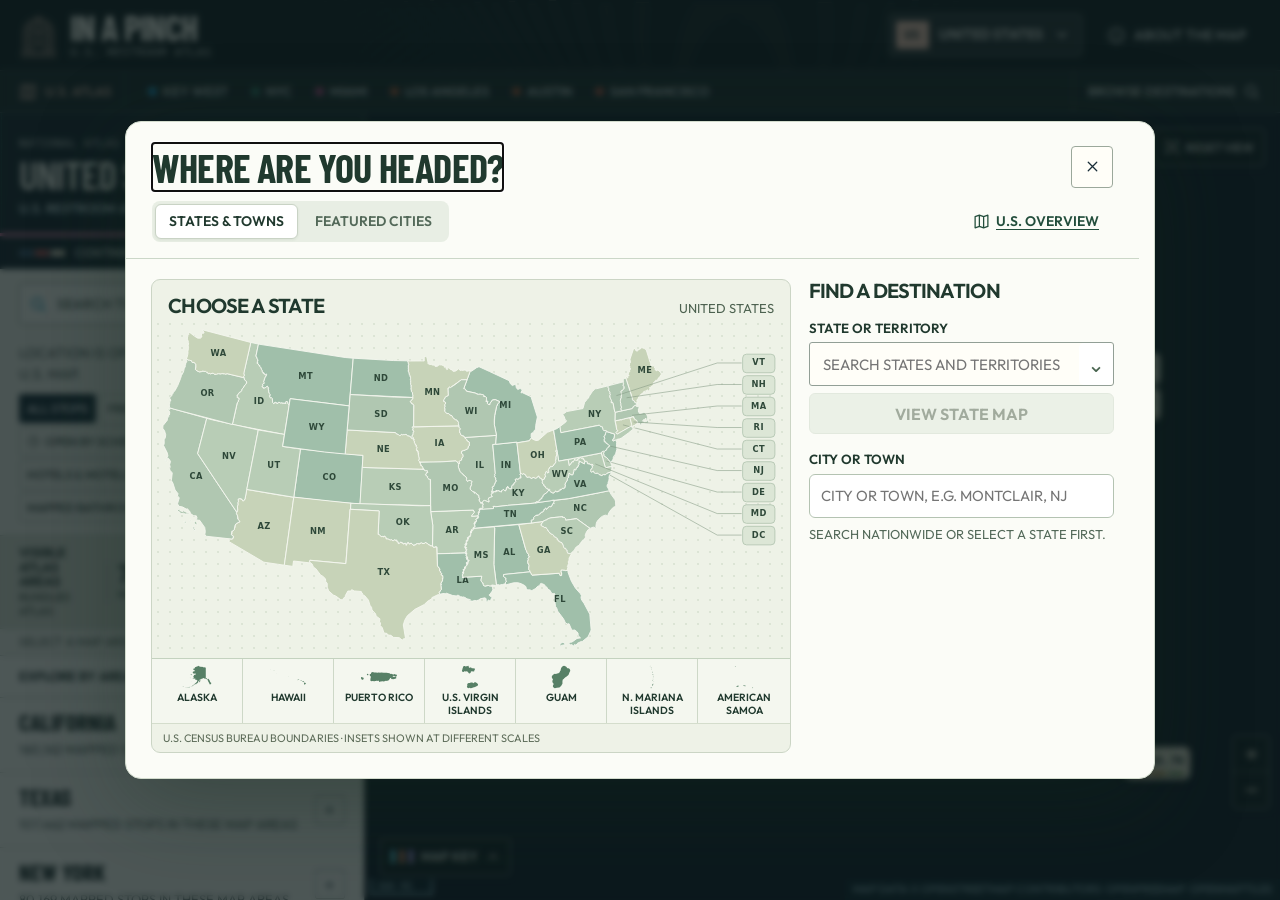
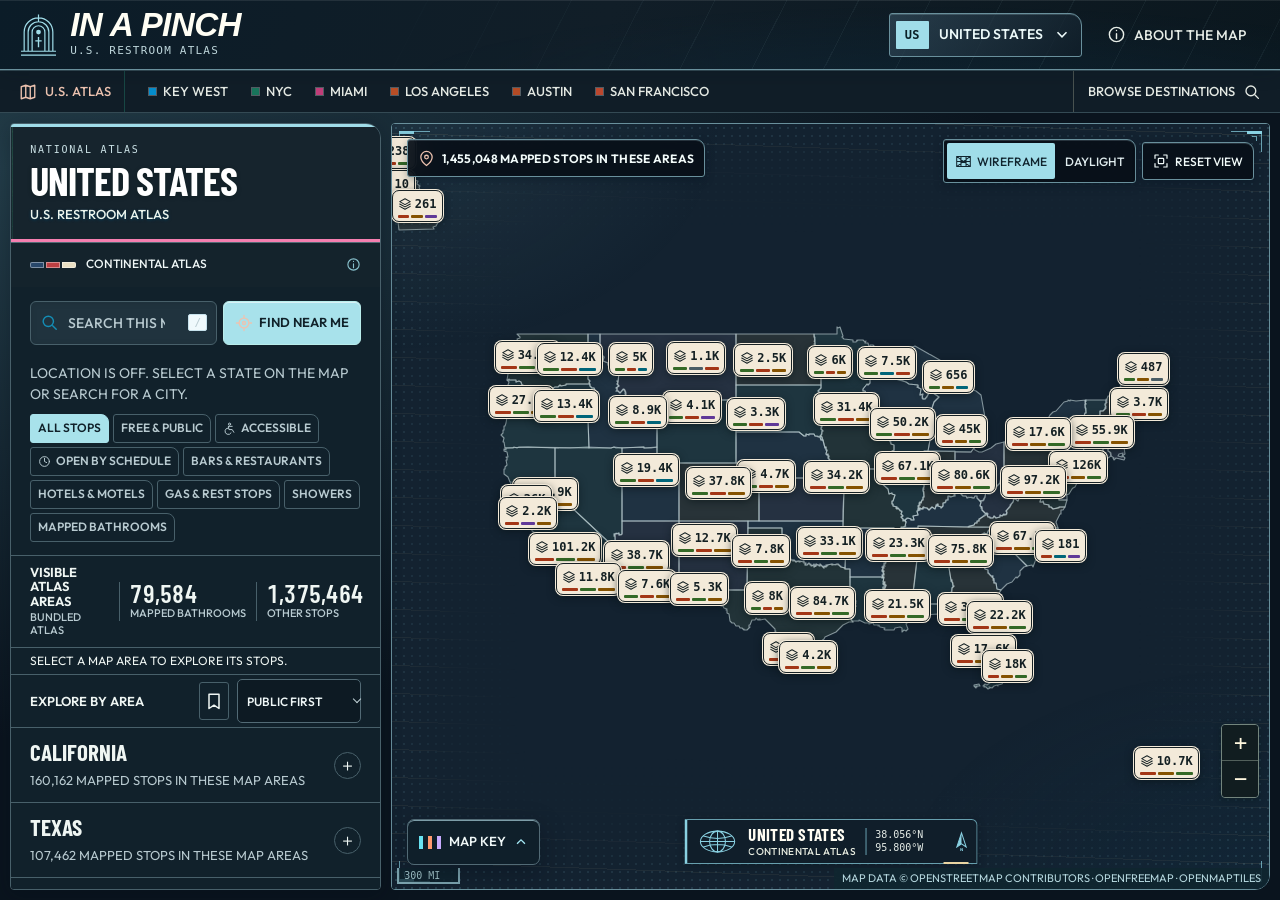
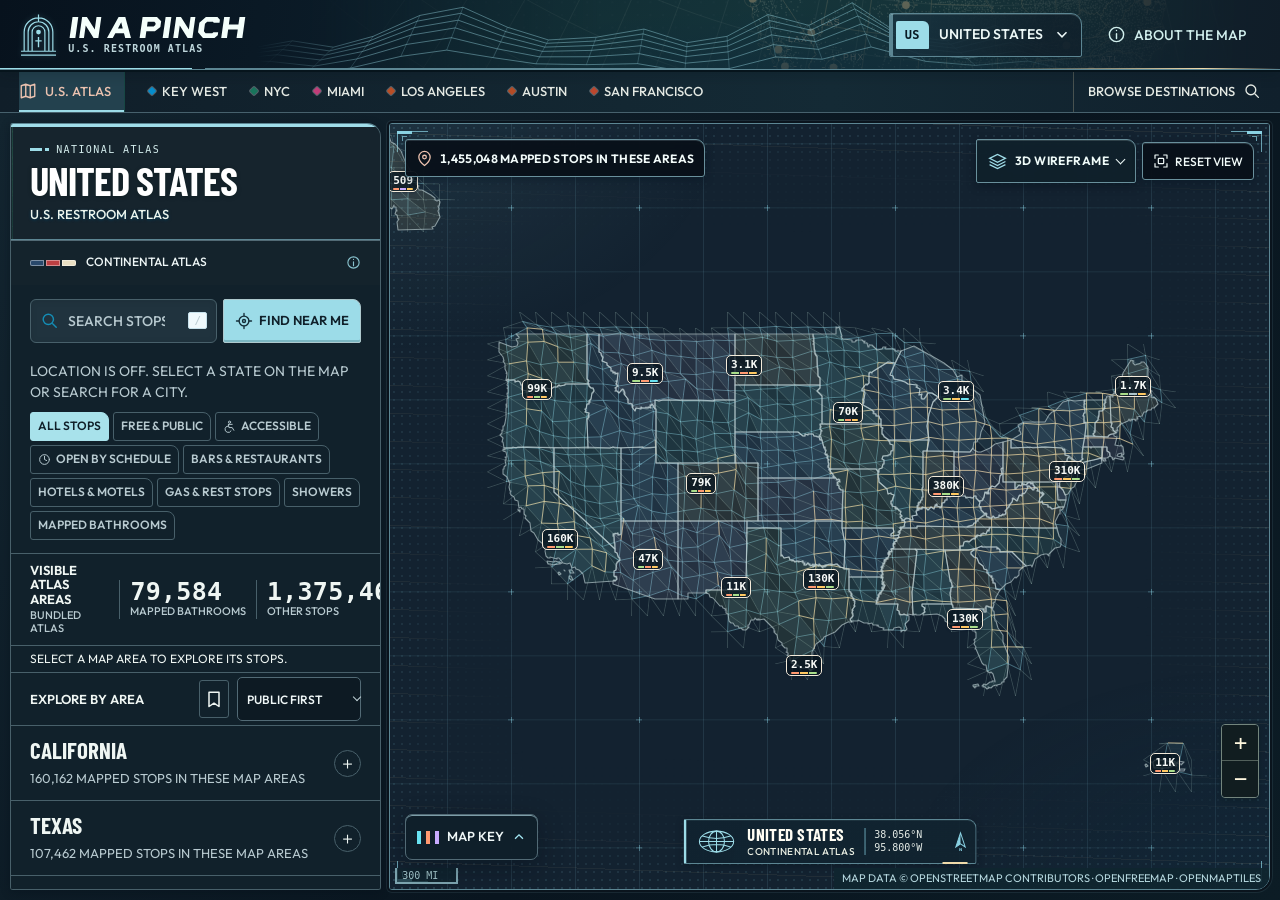
